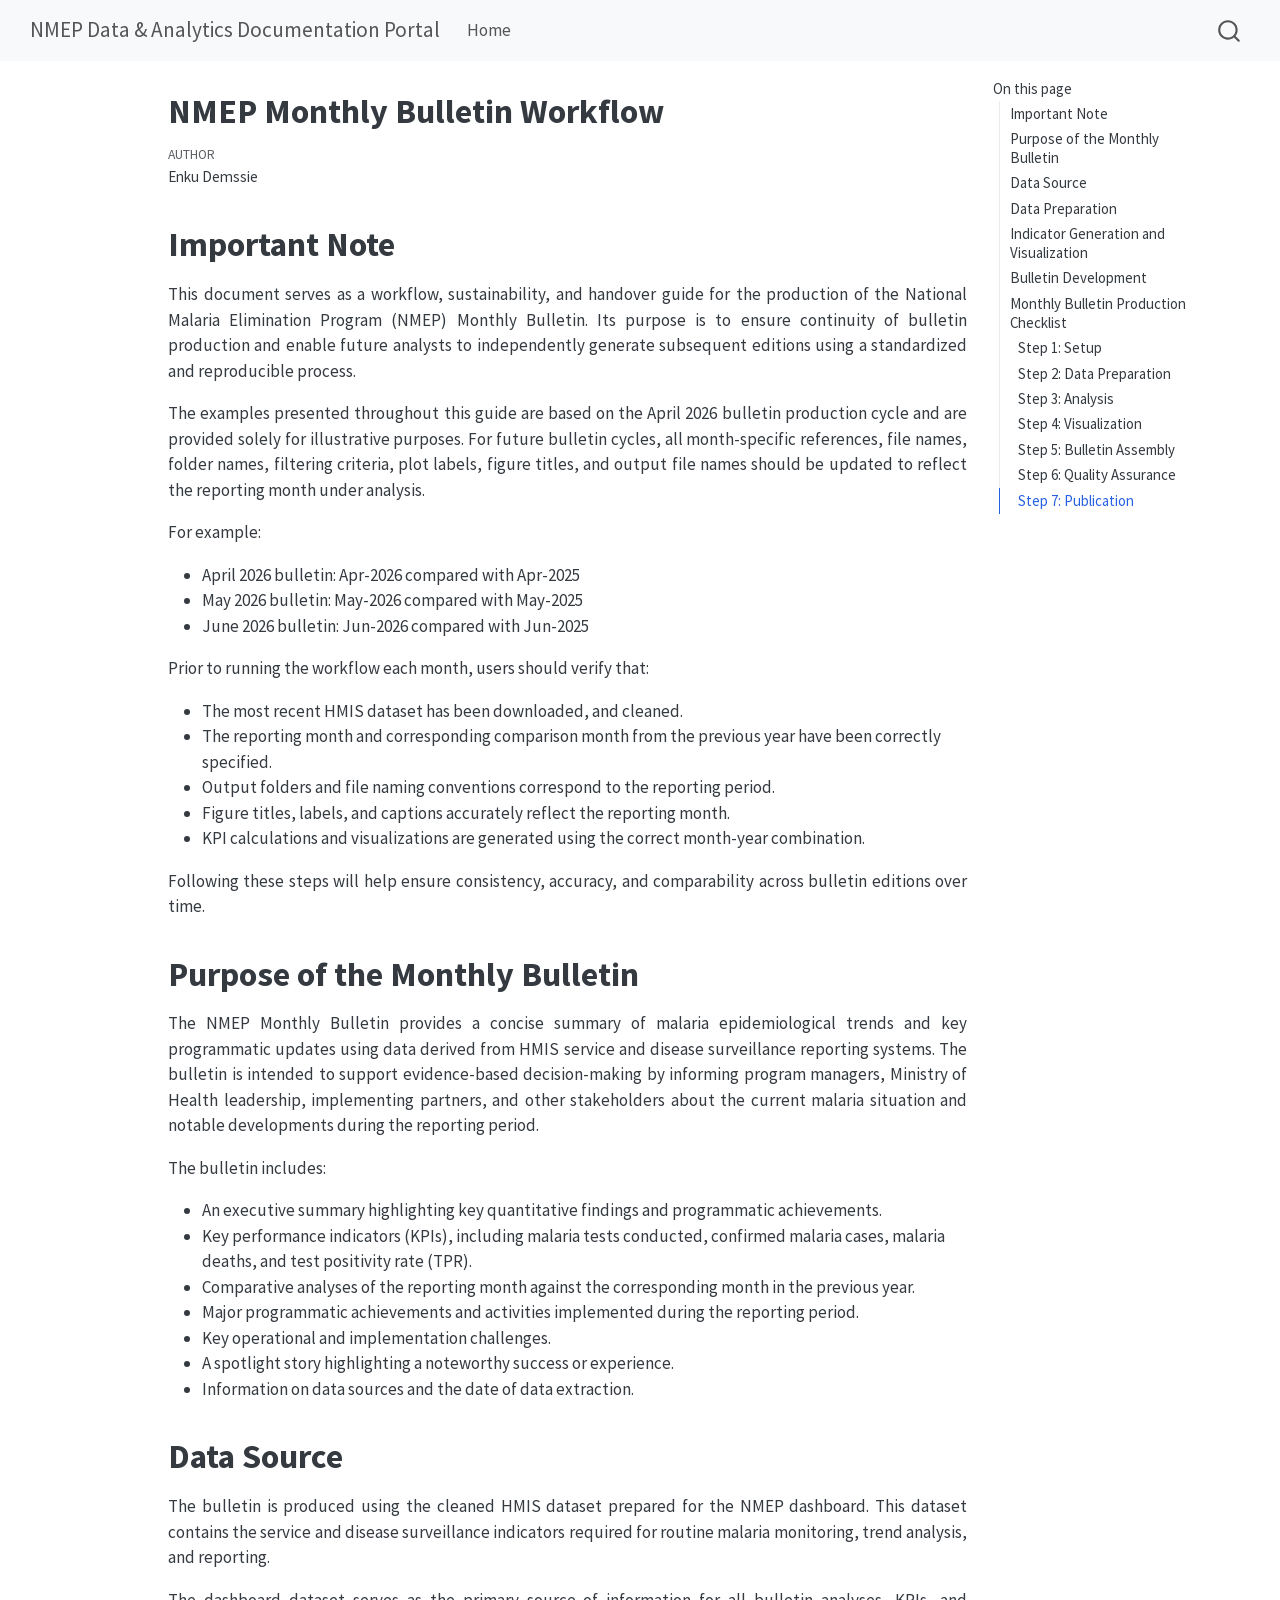
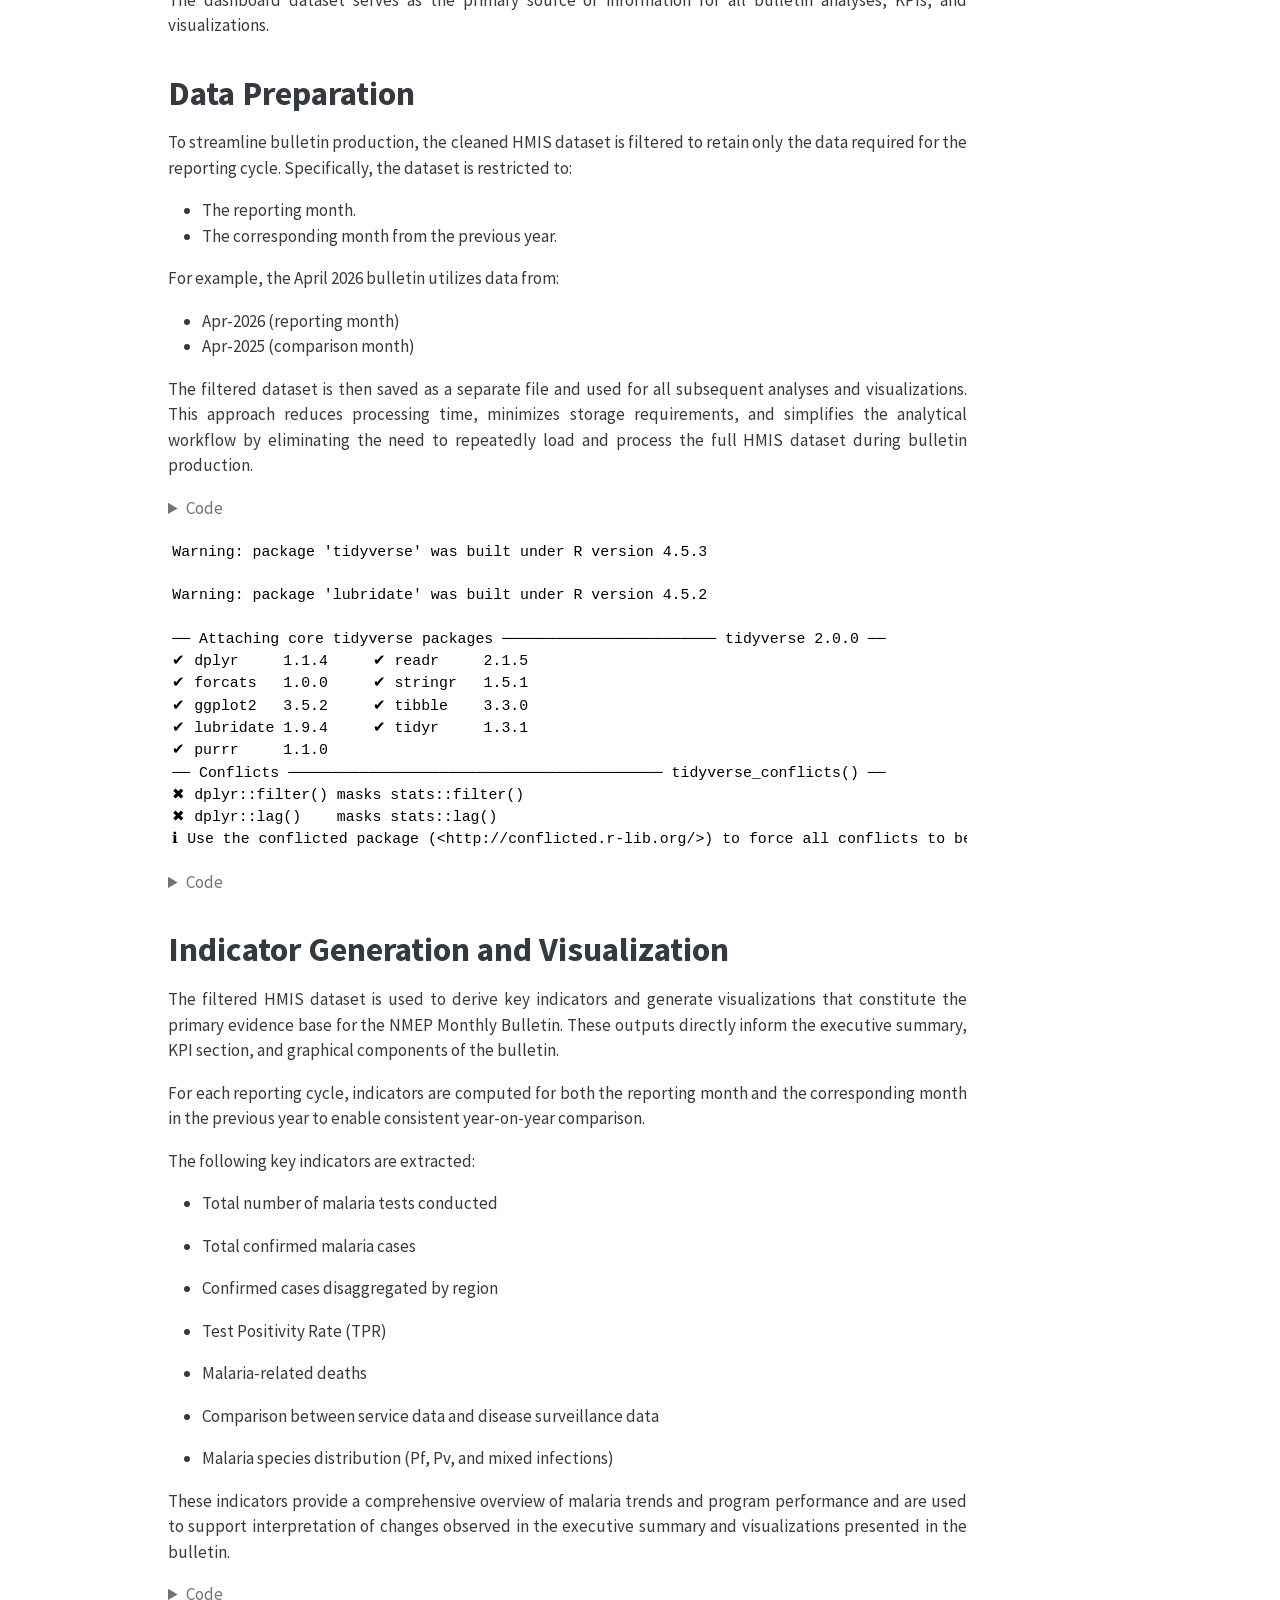
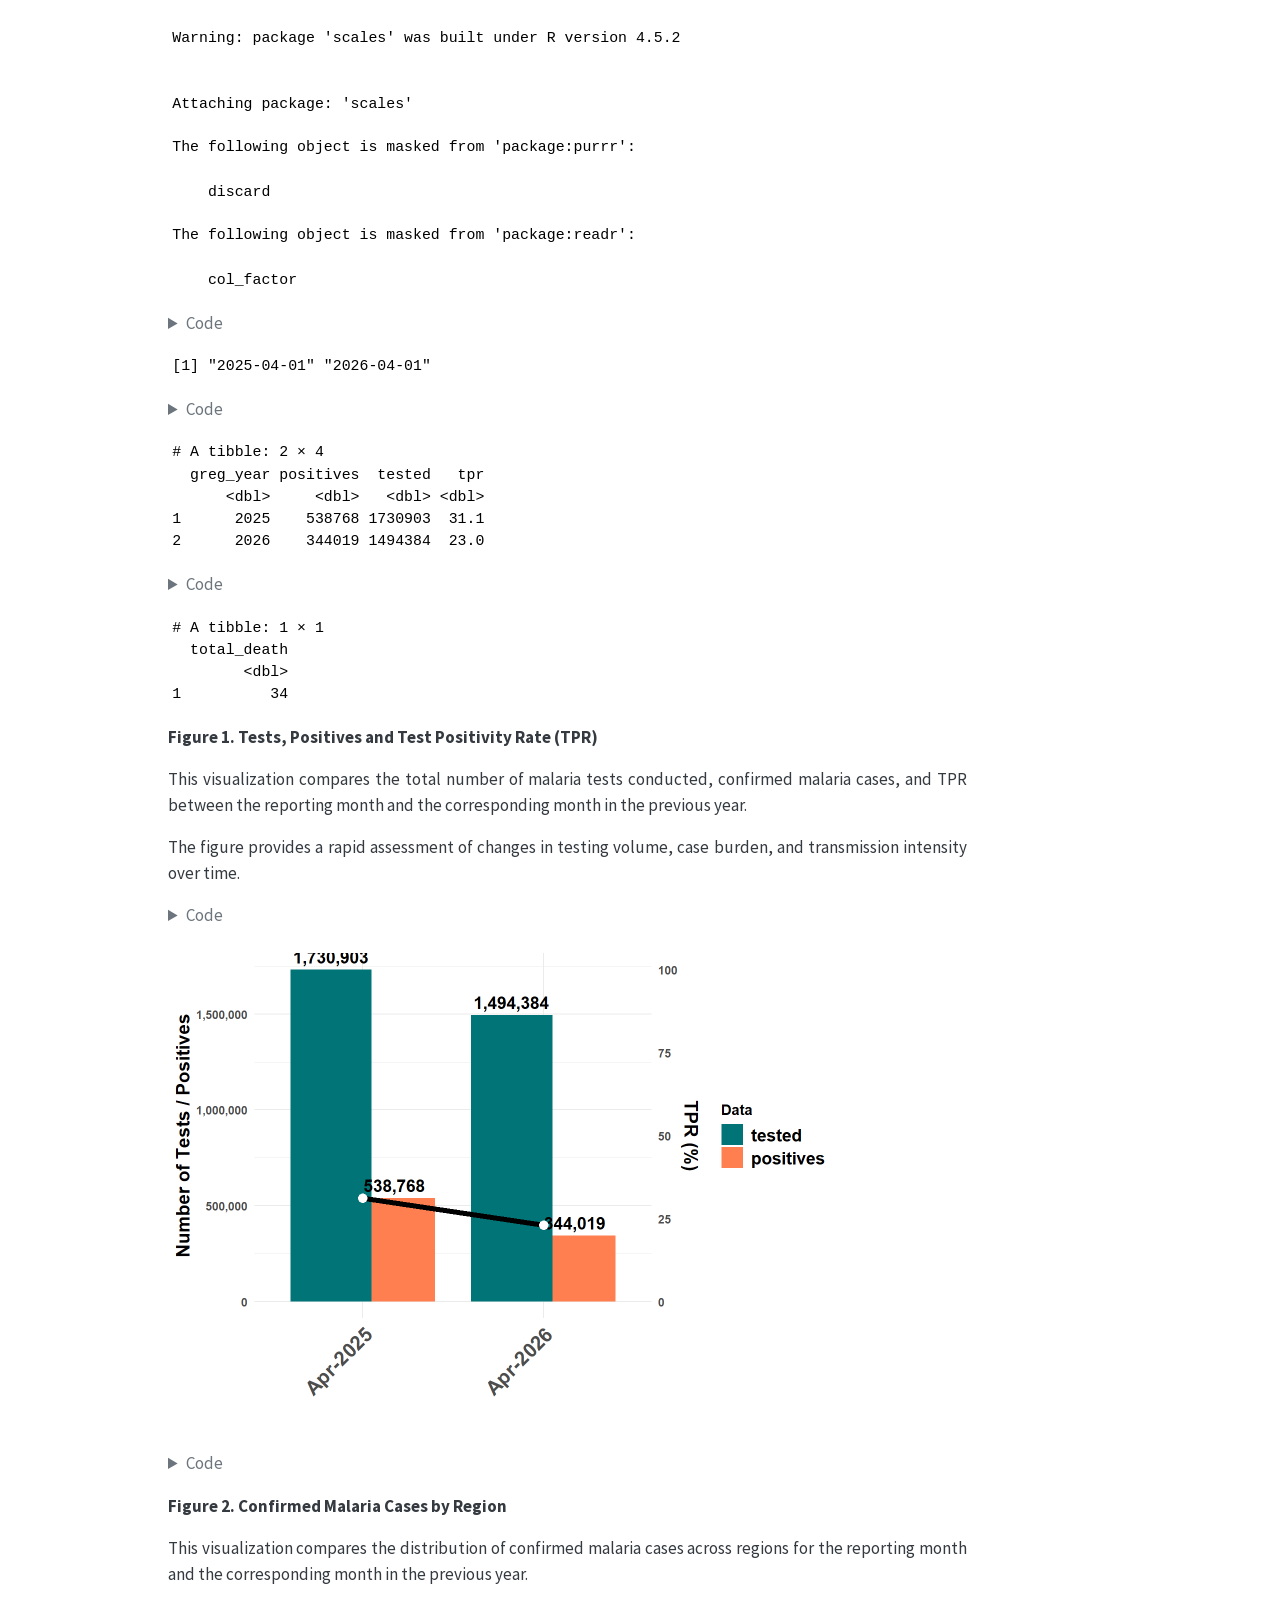
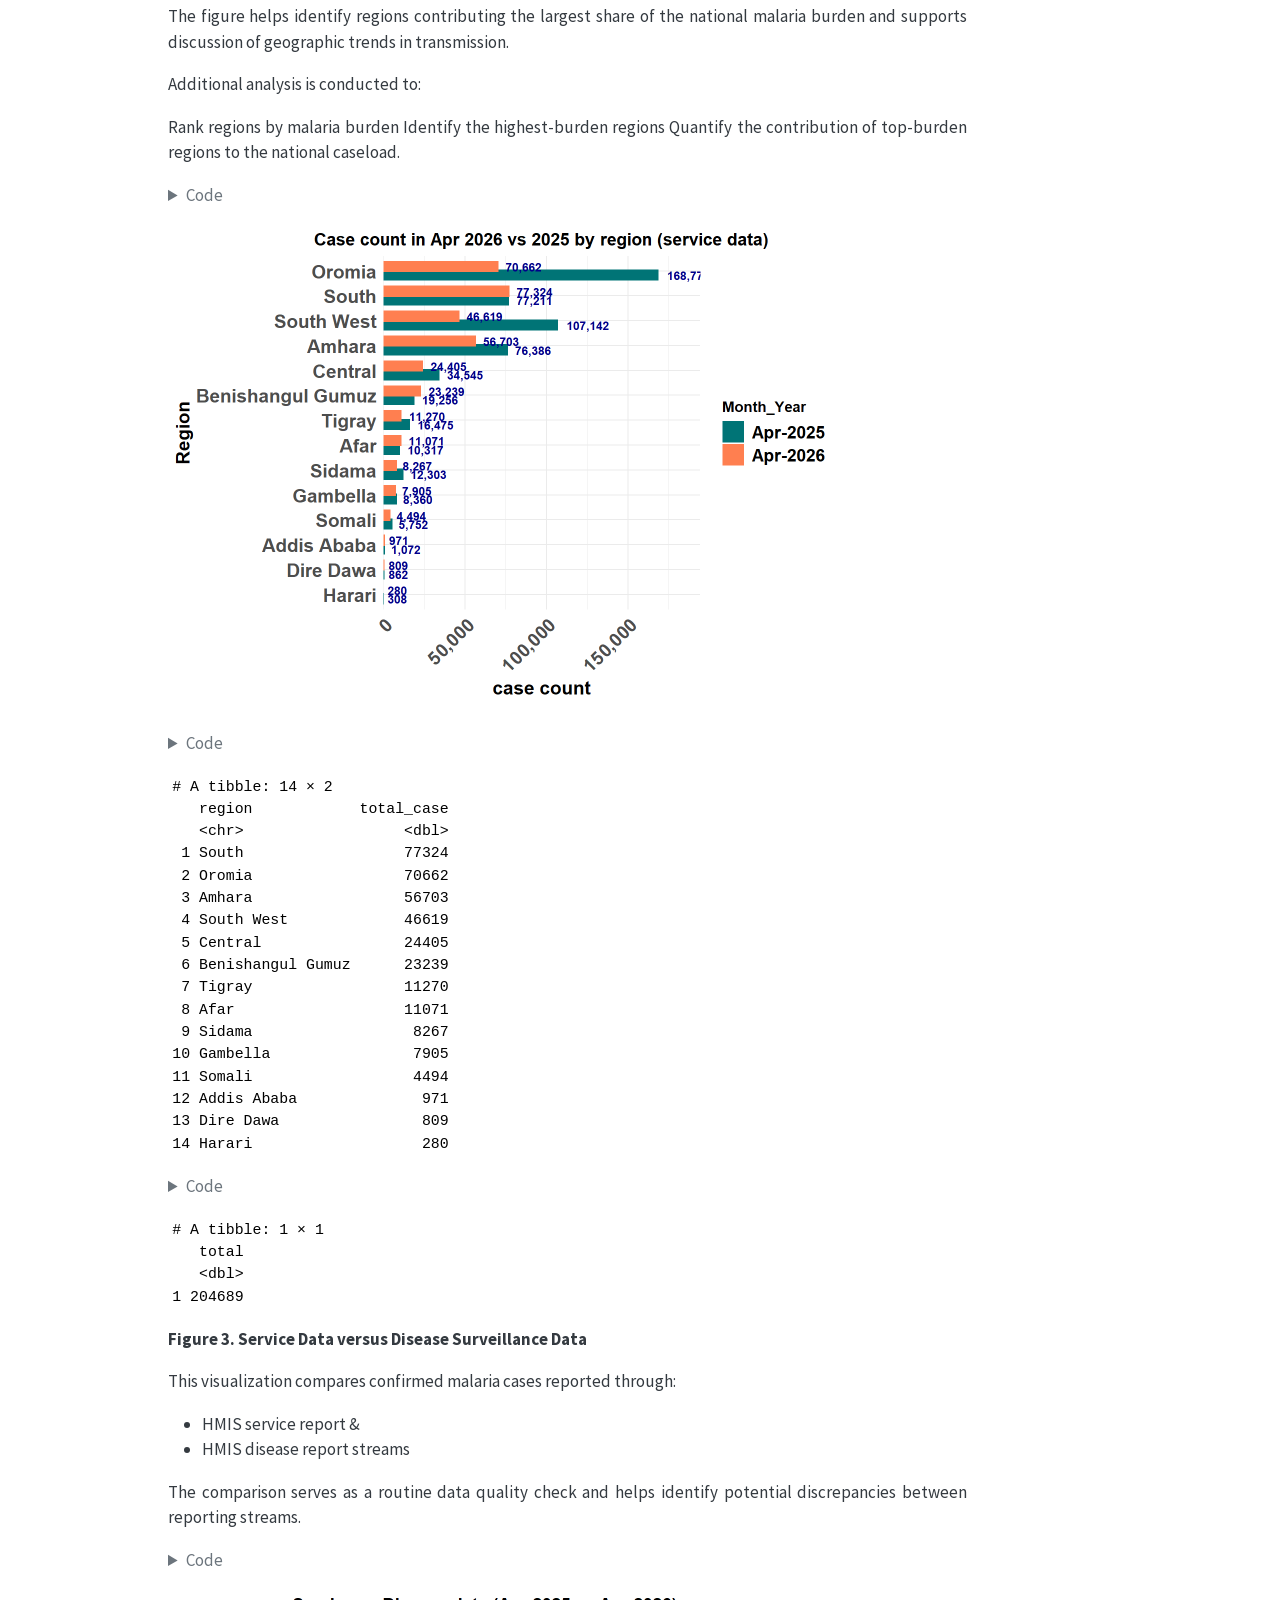
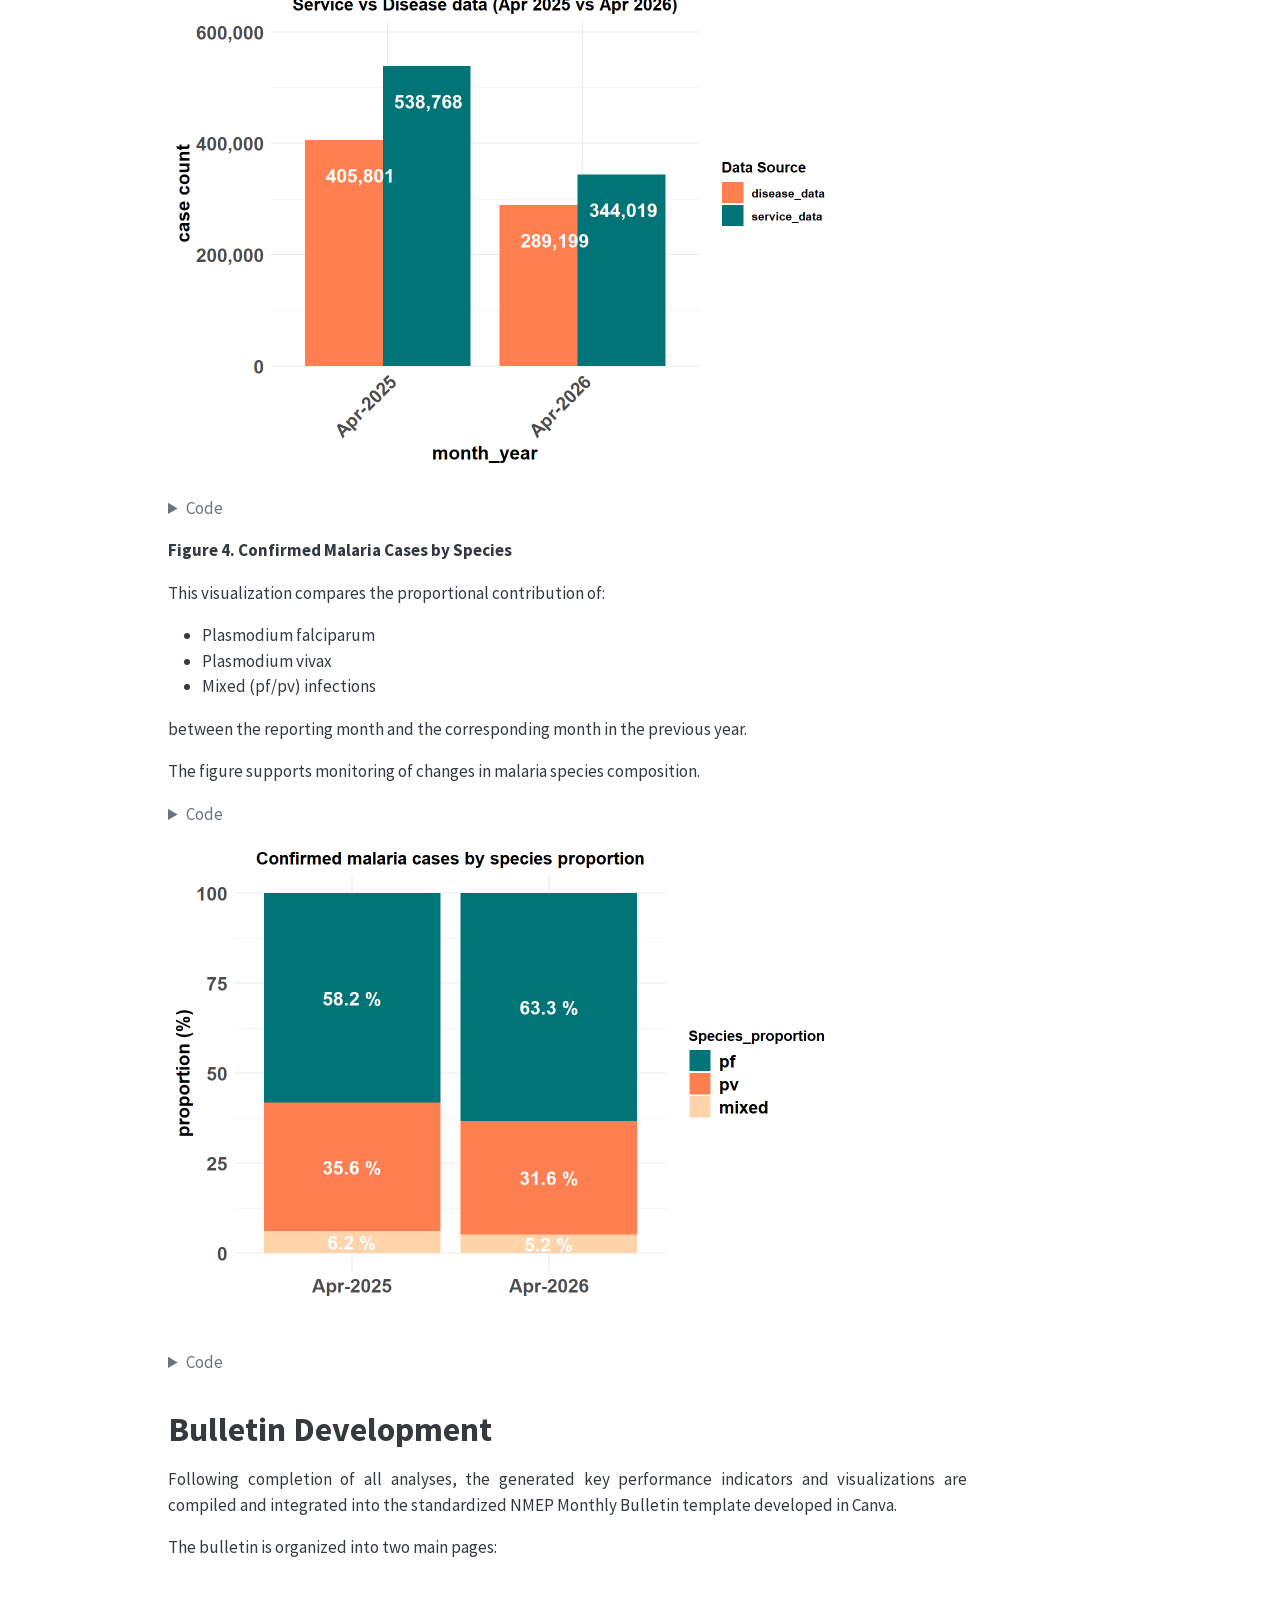
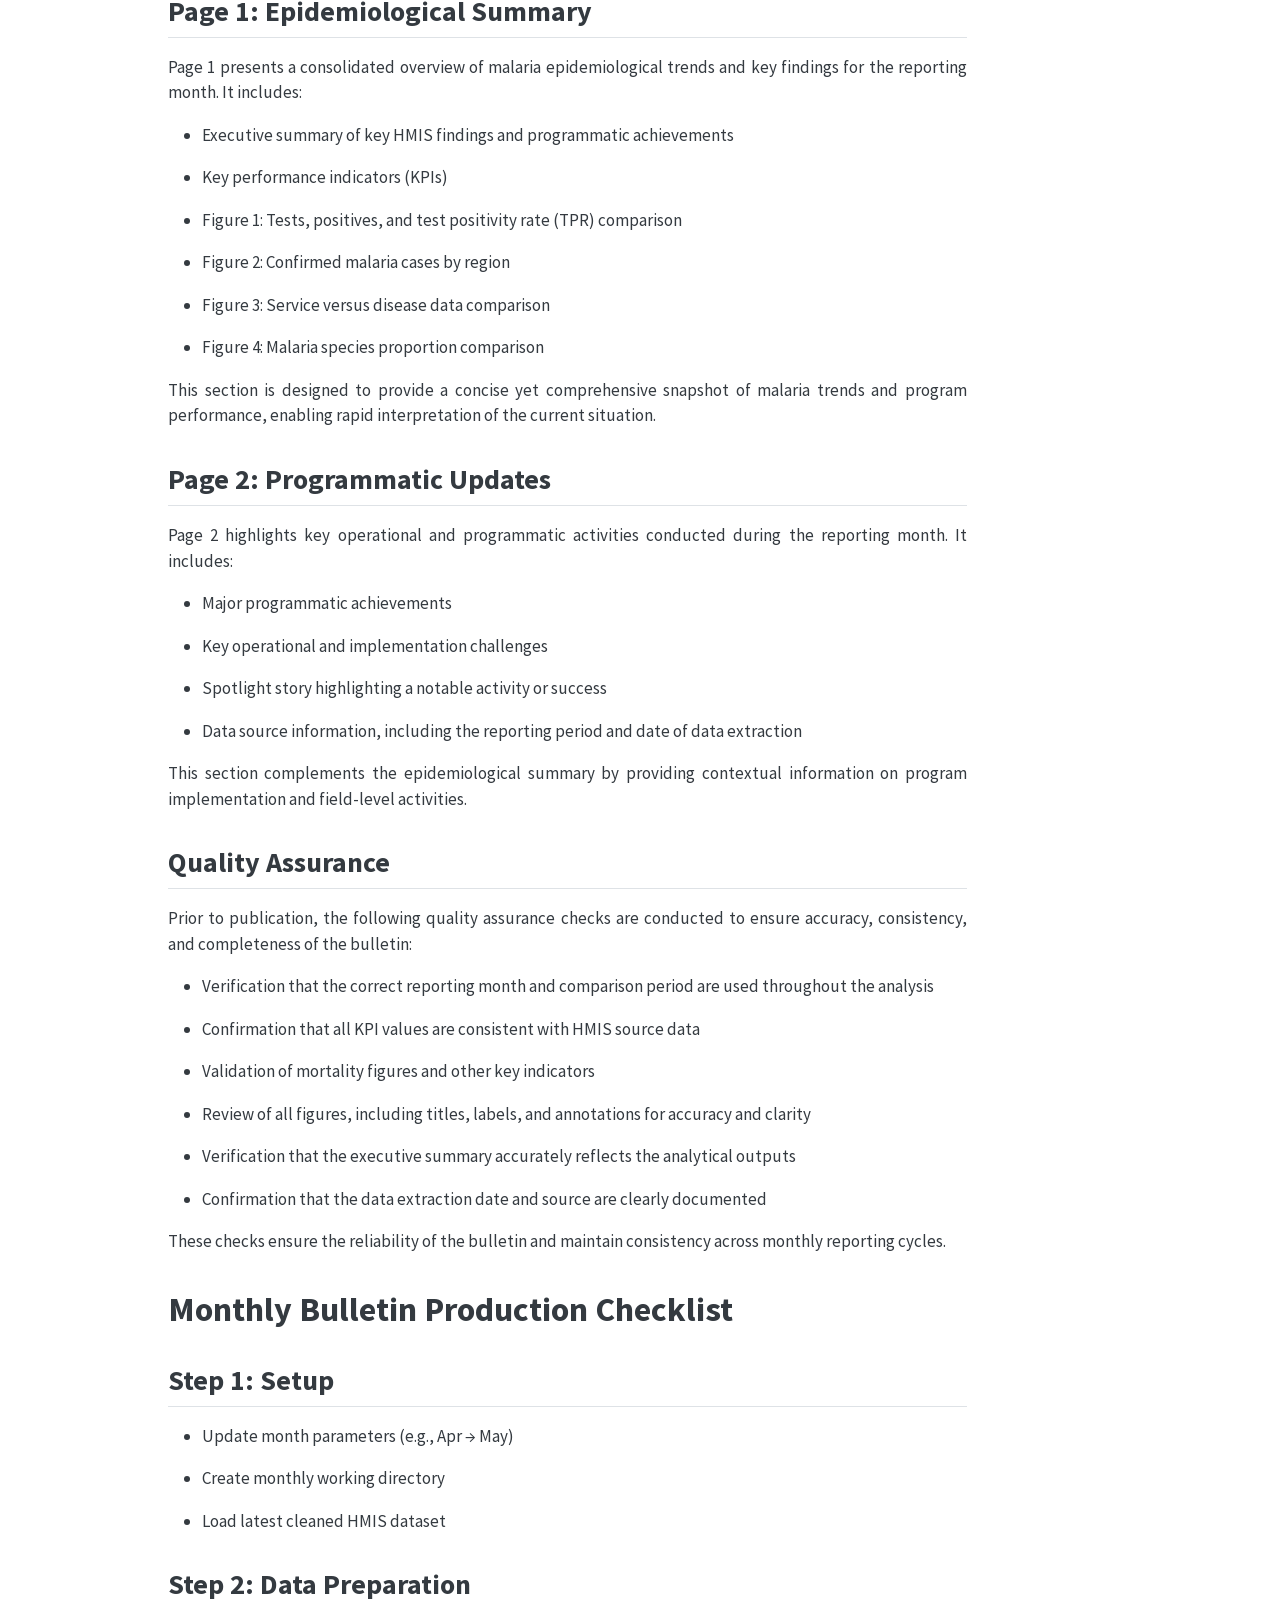
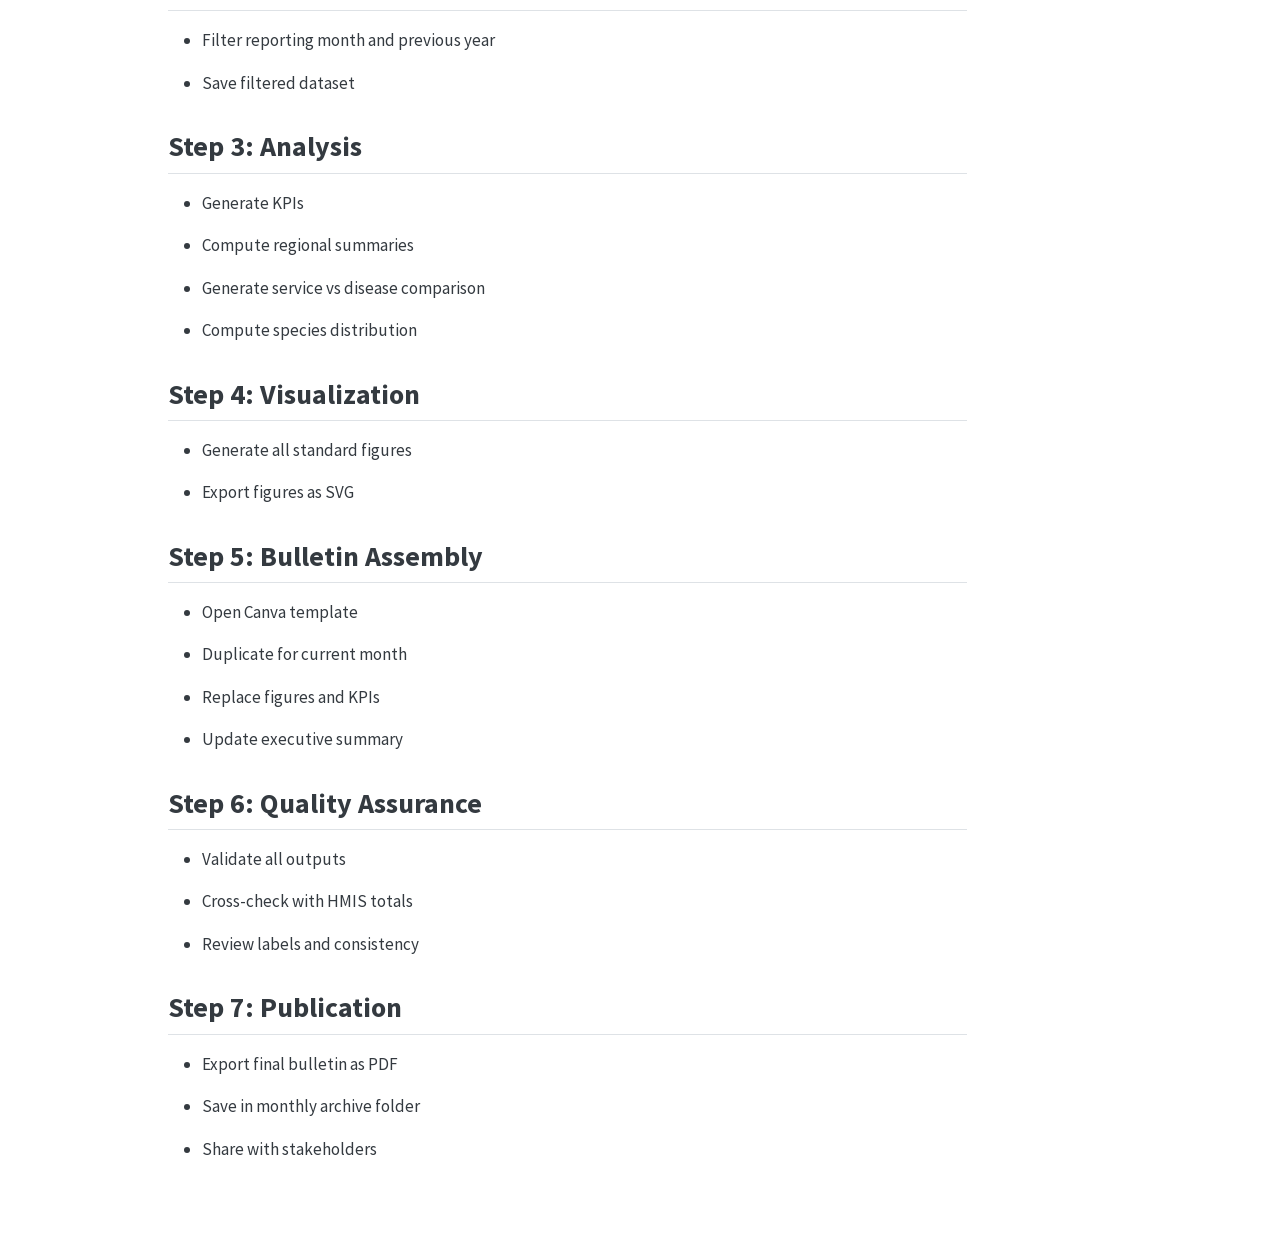
==== docs/bulletin/index.html @ 8702b6c3 "Added a home page" ====
<!DOCTYPE html>
<html xmlns="http://www.w3.org/1999/xhtml" lang="en" xml:lang="en"><head>

<meta charset="utf-8">
<meta name="generator" content="quarto-1.8.26">

<meta name="viewport" content="width=device-width, initial-scale=1.0, user-scalable=yes">

<meta name="author" content="Enku Demssie">

<title>NMEP Monthly Bulletin Workflow – NMEP Data &amp; Analytics Documentation Portal</title>
<style>
code{white-space: pre-wrap;}
span.smallcaps{font-variant: small-caps;}
div.columns{display: flex; gap: min(4vw, 1.5em);}
div.column{flex: auto; overflow-x: auto;}
div.hanging-indent{margin-left: 1.5em; text-indent: -1.5em;}
ul.task-list{list-style: none;}
ul.task-list li input[type="checkbox"] {
width: 0.8em;
margin: 0 0.8em 0.2em -1em;  vertical-align: middle;
}

html { -webkit-text-size-adjust: 100%; }
pre > code.sourceCode { white-space: pre; position: relative; }
pre > code.sourceCode > span { display: inline-block; line-height: 1.25; }
pre > code.sourceCode > span:empty { height: 1.2em; }
.sourceCode { overflow: visible; }
code.sourceCode > span { color: inherit; text-decoration: inherit; }
div.sourceCode { margin: 1em 0; }
pre.sourceCode { margin: 0; }
@media screen {
div.sourceCode { overflow: auto; }
}
@media print {
pre > code.sourceCode { white-space: pre-wrap; }
pre > code.sourceCode > span { text-indent: -5em; padding-left: 5em; }
}
pre.numberSource code
{ counter-reset: source-line 0; }
pre.numberSource code > span
{ position: relative; left: -4em; counter-increment: source-line; }
pre.numberSource code > span > a:first-child::before
{ content: counter(source-line);
position: relative; left: -1em; text-align: right; vertical-align: baseline;
border: none; display: inline-block;
-webkit-touch-callout: none; -webkit-user-select: none;
-khtml-user-select: none; -moz-user-select: none;
-ms-user-select: none; user-select: none;
padding: 0 4px; width: 4em;
}
pre.numberSource { margin-left: 3em; padding-left: 4px; }
div.sourceCode
{ }
@media screen {
pre > code.sourceCode > span > a:first-child::before { text-decoration: underline; }
}
</style>


<script>const headroomChanged = new CustomEvent("quarto-hrChanged", {
  detail: {},
  bubbles: true,
  cancelable: false,
  composed: false,
});

const announceDismiss = () => {
  const annEl = window.document.getElementById("quarto-announcement");
  if (annEl) {
    annEl.remove();

    const annId = annEl.getAttribute("data-announcement-id");
    window.localStorage.setItem(`quarto-announce-${annId}`, "true");
  }
};

const announceRegister = () => {
  const annEl = window.document.getElementById("quarto-announcement");
  if (annEl) {
    const annId = annEl.getAttribute("data-announcement-id");
    const isDismissed =
      window.localStorage.getItem(`quarto-announce-${annId}`) || false;
    if (isDismissed) {
      announceDismiss();
      return;
    } else {
      annEl.classList.remove("hidden");
    }

    const actionEl = annEl.querySelector(".quarto-announcement-action");
    if (actionEl) {
      actionEl.addEventListener("click", function (e) {
        e.preventDefault();
        // Hide the bar immediately
        announceDismiss();
      });
    }
  }
};

window.document.addEventListener("DOMContentLoaded", function () {
  let init = false;

  announceRegister();

  // Manage the back to top button, if one is present.
  let lastScrollTop = window.pageYOffset || document.documentElement.scrollTop;
  const scrollDownBuffer = 5;
  const scrollUpBuffer = 35;
  const btn = document.getElementById("quarto-back-to-top");
  const hideBackToTop = () => {
    btn.style.display = "none";
  };
  const showBackToTop = () => {
    btn.style.display = "inline-block";
  };
  if (btn) {
    window.document.addEventListener(
      "scroll",
      function () {
        const currentScrollTop =
          window.pageYOffset || document.documentElement.scrollTop;

        // Shows and hides the button 'intelligently' as the user scrolls
        if (currentScrollTop - scrollDownBuffer > lastScrollTop) {
          hideBackToTop();
          lastScrollTop = currentScrollTop <= 0 ? 0 : currentScrollTop;
        } else if (currentScrollTop < lastScrollTop - scrollUpBuffer) {
          showBackToTop();
          lastScrollTop = currentScrollTop <= 0 ? 0 : currentScrollTop;
        }

        // Show the button at the bottom, hides it at the top
        if (currentScrollTop <= 0) {
          hideBackToTop();
        } else if (
          window.innerHeight + currentScrollTop >=
          document.body.offsetHeight
        ) {
          showBackToTop();
        }
      },
      false
    );
  }

  function throttle(func, wait) {
    var timeout;
    return function () {
      const context = this;
      const args = arguments;
      const later = function () {
        clearTimeout(timeout);
        timeout = null;
        func.apply(context, args);
      };

      if (!timeout) {
        timeout = setTimeout(later, wait);
      }
    };
  }

  function headerOffset() {
    // Set an offset if there is are fixed top navbar
    const headerEl = window.document.querySelector("header.fixed-top");
    if (headerEl) {
      return headerEl.clientHeight;
    } else {
      return 0;
    }
  }

  function footerOffset() {
    const footerEl = window.document.querySelector("footer.footer");
    if (footerEl) {
      return footerEl.clientHeight;
    } else {
      return 0;
    }
  }

  function dashboardOffset() {
    const dashboardNavEl = window.document.getElementById(
      "quarto-dashboard-header"
    );
    if (dashboardNavEl !== null) {
      return dashboardNavEl.clientHeight;
    } else {
      return 0;
    }
  }

  function updateDocumentOffsetWithoutAnimation() {
    updateDocumentOffset(false);
  }

  function updateDocumentOffset(animated) {
    // set body offset
    const topOffset = headerOffset();
    const bodyOffset = topOffset + footerOffset() + dashboardOffset();
    const bodyEl = window.document.body;
    bodyEl.setAttribute("data-bs-offset", topOffset);
    bodyEl.style.paddingTop = topOffset + "px";

    // deal with sidebar offsets
    const sidebars = window.document.querySelectorAll(
      ".sidebar, .headroom-target"
    );
    sidebars.forEach((sidebar) => {
      if (!animated) {
        sidebar.classList.add("notransition");
        // Remove the no transition class after the animation has time to complete
        setTimeout(function () {
          sidebar.classList.remove("notransition");
        }, 201);
      }

      if (window.Headroom && sidebar.classList.contains("sidebar-unpinned")) {
        sidebar.style.top = "0";
        sidebar.style.maxHeight = "100vh";
      } else {
        sidebar.style.top = topOffset + "px";
        sidebar.style.maxHeight = "calc(100vh - " + topOffset + "px)";
      }
    });

    // allow space for footer
    const mainContainer = window.document.querySelector(".quarto-container");
    if (mainContainer) {
      mainContainer.style.minHeight = "calc(100vh - " + bodyOffset + "px)";
    }

    // link offset
    let linkStyle = window.document.querySelector("#quarto-target-style");
    if (!linkStyle) {
      linkStyle = window.document.createElement("style");
      linkStyle.setAttribute("id", "quarto-target-style");
      window.document.head.appendChild(linkStyle);
    }
    while (linkStyle.firstChild) {
      linkStyle.removeChild(linkStyle.firstChild);
    }
    if (topOffset > 0) {
      linkStyle.appendChild(
        window.document.createTextNode(`
      section:target::before {
        content: "";
        display: block;
        height: ${topOffset}px;
        margin: -${topOffset}px 0 0;
      }`)
      );
    }
    if (init) {
      window.dispatchEvent(headroomChanged);
    }
    init = true;
  }

  // initialize headroom
  var header = window.document.querySelector("#quarto-header");
  if (header && window.Headroom) {
    const headroom = new window.Headroom(header, {
      tolerance: 5,
      onPin: function () {
        const sidebars = window.document.querySelectorAll(
          ".sidebar, .headroom-target"
        );
        sidebars.forEach((sidebar) => {
          sidebar.classList.remove("sidebar-unpinned");
        });
        updateDocumentOffset();
      },
      onUnpin: function () {
        const sidebars = window.document.querySelectorAll(
          ".sidebar, .headroom-target"
        );
        sidebars.forEach((sidebar) => {
          sidebar.classList.add("sidebar-unpinned");
        });
        updateDocumentOffset();
      },
    });
    headroom.init();

    let frozen = false;
    window.quartoToggleHeadroom = function () {
      if (frozen) {
        headroom.unfreeze();
        frozen = false;
      } else {
        headroom.freeze();
        frozen = true;
      }
    };
  }

  window.addEventListener(
    "hashchange",
    function (e) {
      if (
        getComputedStyle(document.documentElement).scrollBehavior !== "smooth"
      ) {
        window.scrollTo(0, window.pageYOffset - headerOffset());
      }
    },
    false
  );

  // Observe size changed for the header
  const headerEl = window.document.querySelector("header.fixed-top");
  if (headerEl && window.ResizeObserver) {
    const observer = new window.ResizeObserver(() => {
      setTimeout(updateDocumentOffsetWithoutAnimation, 0);
    });
    observer.observe(headerEl, {
      attributes: true,
      childList: true,
      characterData: true,
    });
  } else {
    window.addEventListener(
      "resize",
      throttle(updateDocumentOffsetWithoutAnimation, 50)
    );
  }
  setTimeout(updateDocumentOffsetWithoutAnimation, 250);

  // fixup index.html links if we aren't on the filesystem
  if (window.location.protocol !== "file:") {
    const links = window.document.querySelectorAll("a");
    for (let i = 0; i < links.length; i++) {
      if (links[i].href) {
        links[i].dataset.originalHref = links[i].href;
        links[i].href = links[i].href.replace(/\/index\.html/, "/");
      }
    }

    // Fixup any sharing links that require urls
    // Append url to any sharing urls
    const sharingLinks = window.document.querySelectorAll(
      "a.sidebar-tools-main-item, a.quarto-navigation-tool, a.quarto-navbar-tools, a.quarto-navbar-tools-item"
    );
    for (let i = 0; i < sharingLinks.length; i++) {
      const sharingLink = sharingLinks[i];
      const href = sharingLink.getAttribute("href");
      if (href) {
        sharingLink.setAttribute(
          "href",
          href.replace("|url|", window.location.href)
        );
      }
    }

    // Scroll the active navigation item into view, if necessary
    const navSidebar = window.document.querySelector("nav#quarto-sidebar");
    if (navSidebar) {
      // Find the active item
      const activeItem = navSidebar.querySelector("li.sidebar-item a.active");
      if (activeItem) {
        // Wait for the scroll height and height to resolve by observing size changes on the
        // nav element that is scrollable
        const resizeObserver = new ResizeObserver((_entries) => {
          // The bottom of the element
          const elBottom = activeItem.offsetTop;
          const viewBottom = navSidebar.scrollTop + navSidebar.clientHeight;

          // The element height and scroll height are the same, then we are still loading
          if (viewBottom !== navSidebar.scrollHeight) {
            // Determine if the item isn't visible and scroll to it
            if (elBottom >= viewBottom) {
              navSidebar.scrollTop = elBottom;
            }

            // stop observing now since we've completed the scroll
            resizeObserver.unobserve(navSidebar);
          }
        });
        resizeObserver.observe(navSidebar);
      }
    }
  }
});
</script>
<script>/*!
 * headroom.js v0.12.0 - Give your page some headroom. Hide your header until you need it
 * Copyright (c) 2020 Nick Williams - http://wicky.nillia.ms/headroom.js
 * License: MIT
 */

!function(t,n){"object"==typeof exports&&"undefined"!=typeof module?module.exports=n():"function"==typeof define&&define.amd?define(n):(t=t||self).Headroom=n()}(this,function(){"use strict";function t(){return"undefined"!=typeof window}function d(t){return function(t){return t&&t.document&&function(t){return 9===t.nodeType}(t.document)}(t)?function(t){var n=t.document,o=n.body,s=n.documentElement;return{scrollHeight:function(){return Math.max(o.scrollHeight,s.scrollHeight,o.offsetHeight,s.offsetHeight,o.clientHeight,s.clientHeight)},height:function(){return t.innerHeight||s.clientHeight||o.clientHeight},scrollY:function(){return void 0!==t.pageYOffset?t.pageYOffset:(s||o.parentNode||o).scrollTop}}}(t):function(t){return{scrollHeight:function(){return Math.max(t.scrollHeight,t.offsetHeight,t.clientHeight)},height:function(){return Math.max(t.offsetHeight,t.clientHeight)},scrollY:function(){return t.scrollTop}}}(t)}function n(t,s,e){var n,o=function(){var n=!1;try{var t={get passive(){n=!0}};window.addEventListener("test",t,t),window.removeEventListener("test",t,t)}catch(t){n=!1}return n}(),i=!1,r=d(t),l=r.scrollY(),a={};function c(){var t=Math.round(r.scrollY()),n=r.height(),o=r.scrollHeight();a.scrollY=t,a.lastScrollY=l,a.direction=l<t?"down":"up",a.distance=Math.abs(t-l),a.isOutOfBounds=t<0||o<t+n,a.top=t<=s.offset[a.direction],a.bottom=o<=t+n,a.toleranceExceeded=a.distance>s.tolerance[a.direction],e(a),l=t,i=!1}function h(){i||(i=!0,n=requestAnimationFrame(c))}var u=!!o&&{passive:!0,capture:!1};return t.addEventListener("scroll",h,u),c(),{destroy:function(){cancelAnimationFrame(n),t.removeEventListener("scroll",h,u)}}}function o(t){return t===Object(t)?t:{down:t,up:t}}function s(t,n){n=n||{},Object.assign(this,s.options,n),this.classes=Object.assign({},s.options.classes,n.classes),this.elem=t,this.tolerance=o(this.tolerance),this.offset=o(this.offset),this.initialised=!1,this.frozen=!1}return s.prototype={constructor:s,init:function(){return s.cutsTheMustard&&!this.initialised&&(this.addClass("initial"),this.initialised=!0,setTimeout(function(t){t.scrollTracker=n(t.scroller,{offset:t.offset,tolerance:t.tolerance},t.update.bind(t))},100,this)),this},destroy:function(){this.initialised=!1,Object.keys(this.classes).forEach(this.removeClass,this),this.scrollTracker.destroy()},unpin:function(){!this.hasClass("pinned")&&this.hasClass("unpinned")||(this.addClass("unpinned"),this.removeClass("pinned"),this.onUnpin&&this.onUnpin.call(this))},pin:function(){this.hasClass("unpinned")&&(this.addClass("pinned"),this.removeClass("unpinned"),this.onPin&&this.onPin.call(this))},freeze:function(){this.frozen=!0,this.addClass("frozen")},unfreeze:function(){this.frozen=!1,this.removeClass("frozen")},top:function(){this.hasClass("top")||(this.addClass("top"),this.removeClass("notTop"),this.onTop&&this.onTop.call(this))},notTop:function(){this.hasClass("notTop")||(this.addClass("notTop"),this.removeClass("top"),this.onNotTop&&this.onNotTop.call(this))},bottom:function(){this.hasClass("bottom")||(this.addClass("bottom"),this.removeClass("notBottom"),this.onBottom&&this.onBottom.call(this))},notBottom:function(){this.hasClass("notBottom")||(this.addClass("notBottom"),this.removeClass("bottom"),this.onNotBottom&&this.onNotBottom.call(this))},shouldUnpin:function(t){return"down"===t.direction&&!t.top&&t.toleranceExceeded},shouldPin:function(t){return"up"===t.direction&&t.toleranceExceeded||t.top},addClass:function(t){this.elem.classList.add.apply(this.elem.classList,this.classes[t].split(" "))},removeClass:function(t){this.elem.classList.remove.apply(this.elem.classList,this.classes[t].split(" "))},hasClass:function(t){return this.classes[t].split(" ").every(function(t){return this.classList.contains(t)},this.elem)},update:function(t){t.isOutOfBounds||!0!==this.frozen&&(t.top?this.top():this.notTop(),t.bottom?this.bottom():this.notBottom(),this.shouldUnpin(t)?this.unpin():this.shouldPin(t)&&this.pin())}},s.options={tolerance:{up:0,down:0},offset:0,scroller:t()?window:null,classes:{frozen:"headroom--frozen",pinned:"headroom--pinned",unpinned:"headroom--unpinned",top:"headroom--top",notTop:"headroom--not-top",bottom:"headroom--bottom",notBottom:"headroom--not-bottom",initial:"headroom"}},s.cutsTheMustard=!!(t()&&function(){}.bind&&"classList"in document.documentElement&&Object.assign&&Object.keys&&requestAnimationFrame),s});
</script>
<script>/*!
 * clipboard.js v2.0.11
 * https://clipboardjs.com/
 *
 * Licensed MIT © Zeno Rocha
 */
!function(t,e){"object"==typeof exports&&"object"==typeof module?module.exports=e():"function"==typeof define&&define.amd?define([],e):"object"==typeof exports?exports.ClipboardJS=e():t.ClipboardJS=e()}(this,function(){return n={686:function(t,e,n){"use strict";n.d(e,{default:function(){return b}});var e=n(279),i=n.n(e),e=n(370),u=n.n(e),e=n(817),r=n.n(e);function c(t){try{return document.execCommand(t)}catch(t){return}}var a=function(t){t=r()(t);return c("cut"),t};function o(t,e){var n,o,t=(n=t,o="rtl"===document.documentElement.getAttribute("dir"),(t=document.createElement("textarea")).style.fontSize="12pt",t.style.border="0",t.style.padding="0",t.style.margin="0",t.style.position="absolute",t.style[o?"right":"left"]="-9999px",o=window.pageYOffset||document.documentElement.scrollTop,t.style.top="".concat(o,"px"),t.setAttribute("readonly",""),t.value=n,t);return e.container.appendChild(t),e=r()(t),c("copy"),t.remove(),e}var f=function(t){var e=1<arguments.length&&void 0!==arguments[1]?arguments[1]:{container:document.body},n="";return"string"==typeof t?n=o(t,e):t instanceof HTMLInputElement&&!["text","search","url","tel","password"].includes(null==t?void 0:t.type)?n=o(t.value,e):(n=r()(t),c("copy")),n};function l(t){return(l="function"==typeof Symbol&&"symbol"==typeof Symbol.iterator?function(t){return typeof t}:function(t){return t&&"function"==typeof Symbol&&t.constructor===Symbol&&t!==Symbol.prototype?"symbol":typeof t})(t)}var s=function(){var t=0<arguments.length&&void 0!==arguments[0]?arguments[0]:{},e=t.action,n=void 0===e?"copy":e,o=t.container,e=t.target,t=t.text;if("copy"!==n&&"cut"!==n)throw new Error('Invalid "action" value, use either "copy" or "cut"');if(void 0!==e){if(!e||"object"!==l(e)||1!==e.nodeType)throw new Error('Invalid "target" value, use a valid Element');if("copy"===n&&e.hasAttribute("disabled"))throw new Error('Invalid "target" attribute. Please use "readonly" instead of "disabled" attribute');if("cut"===n&&(e.hasAttribute("readonly")||e.hasAttribute("disabled")))throw new Error('Invalid "target" attribute. You can\'t cut text from elements with "readonly" or "disabled" attributes')}return t?f(t,{container:o}):e?"cut"===n?a(e):f(e,{container:o}):void 0};function p(t){return(p="function"==typeof Symbol&&"symbol"==typeof Symbol.iterator?function(t){return typeof t}:function(t){return t&&"function"==typeof Symbol&&t.constructor===Symbol&&t!==Symbol.prototype?"symbol":typeof t})(t)}function d(t,e){for(var n=0;n<e.length;n++){var o=e[n];o.enumerable=o.enumerable||!1,o.configurable=!0,"value"in o&&(o.writable=!0),Object.defineProperty(t,o.key,o)}}function y(t,e){return(y=Object.setPrototypeOf||function(t,e){return t.__proto__=e,t})(t,e)}function h(n){var o=function(){if("undefined"==typeof Reflect||!Reflect.construct)return!1;if(Reflect.construct.sham)return!1;if("function"==typeof Proxy)return!0;try{return Date.prototype.toString.call(Reflect.construct(Date,[],function(){})),!0}catch(t){return!1}}();return function(){var t,e=v(n);return t=o?(t=v(this).constructor,Reflect.construct(e,arguments,t)):e.apply(this,arguments),e=this,!(t=t)||"object"!==p(t)&&"function"!=typeof t?function(t){if(void 0!==t)return t;throw new ReferenceError("this hasn't been initialised - super() hasn't been called")}(e):t}}function v(t){return(v=Object.setPrototypeOf?Object.getPrototypeOf:function(t){return t.__proto__||Object.getPrototypeOf(t)})(t)}function m(t,e){t="data-clipboard-".concat(t);if(e.hasAttribute(t))return e.getAttribute(t)}var b=function(){!function(t,e){if("function"!=typeof e&&null!==e)throw new TypeError("Super expression must either be null or a function");t.prototype=Object.create(e&&e.prototype,{constructor:{value:t,writable:!0,configurable:!0}}),e&&y(t,e)}(r,i());var t,e,n,o=h(r);function r(t,e){var n;return function(t){if(!(t instanceof r))throw new TypeError("Cannot call a class as a function")}(this),(n=o.call(this)).resolveOptions(e),n.listenClick(t),n}return t=r,n=[{key:"copy",value:function(t){var e=1<arguments.length&&void 0!==arguments[1]?arguments[1]:{container:document.body};return f(t,e)}},{key:"cut",value:function(t){return a(t)}},{key:"isSupported",value:function(){var t=0<arguments.length&&void 0!==arguments[0]?arguments[0]:["copy","cut"],t="string"==typeof t?[t]:t,e=!!document.queryCommandSupported;return t.forEach(function(t){e=e&&!!document.queryCommandSupported(t)}),e}}],(e=[{key:"resolveOptions",value:function(){var t=0<arguments.length&&void 0!==arguments[0]?arguments[0]:{};this.action="function"==typeof t.action?t.action:this.defaultAction,this.target="function"==typeof t.target?t.target:this.defaultTarget,this.text="function"==typeof t.text?t.text:this.defaultText,this.container="object"===p(t.container)?t.container:document.body}},{key:"listenClick",value:function(t){var e=this;this.listener=u()(t,"click",function(t){return e.onClick(t)})}},{key:"onClick",value:function(t){var e=t.delegateTarget||t.currentTarget,n=this.action(e)||"copy",t=s({action:n,container:this.container,target:this.target(e),text:this.text(e)});this.emit(t?"success":"error",{action:n,text:t,trigger:e,clearSelection:function(){e&&e.focus(),window.getSelection().removeAllRanges()}})}},{key:"defaultAction",value:function(t){return m("action",t)}},{key:"defaultTarget",value:function(t){t=m("target",t);if(t)return document.querySelector(t)}},{key:"defaultText",value:function(t){return m("text",t)}},{key:"destroy",value:function(){this.listener.destroy()}}])&&d(t.prototype,e),n&&d(t,n),r}()},828:function(t){var e;"undefined"==typeof Element||Element.prototype.matches||((e=Element.prototype).matches=e.matchesSelector||e.mozMatchesSelector||e.msMatchesSelector||e.oMatchesSelector||e.webkitMatchesSelector),t.exports=function(t,e){for(;t&&9!==t.nodeType;){if("function"==typeof t.matches&&t.matches(e))return t;t=t.parentNode}}},438:function(t,e,n){var u=n(828);function i(t,e,n,o,r){var i=function(e,n,t,o){return function(t){t.delegateTarget=u(t.target,n),t.delegateTarget&&o.call(e,t)}}.apply(this,arguments);return t.addEventListener(n,i,r),{destroy:function(){t.removeEventListener(n,i,r)}}}t.exports=function(t,e,n,o,r){return"function"==typeof t.addEventListener?i.apply(null,arguments):"function"==typeof n?i.bind(null,document).apply(null,arguments):("string"==typeof t&&(t=document.querySelectorAll(t)),Array.prototype.map.call(t,function(t){return i(t,e,n,o,r)}))}},879:function(t,n){n.node=function(t){return void 0!==t&&t instanceof HTMLElement&&1===t.nodeType},n.nodeList=function(t){var e=Object.prototype.toString.call(t);return void 0!==t&&("[object NodeList]"===e||"[object HTMLCollection]"===e)&&"length"in t&&(0===t.length||n.node(t[0]))},n.string=function(t){return"string"==typeof t||t instanceof String},n.fn=function(t){return"[object Function]"===Object.prototype.toString.call(t)}},370:function(t,e,n){var f=n(879),l=n(438);t.exports=function(t,e,n){if(!t&&!e&&!n)throw new Error("Missing required arguments");if(!f.string(e))throw new TypeError("Second argument must be a String");if(!f.fn(n))throw new TypeError("Third argument must be a Function");if(f.node(t))return c=e,a=n,(u=t).addEventListener(c,a),{destroy:function(){u.removeEventListener(c,a)}};if(f.nodeList(t))return o=t,r=e,i=n,Array.prototype.forEach.call(o,function(t){t.addEventListener(r,i)}),{destroy:function(){Array.prototype.forEach.call(o,function(t){t.removeEventListener(r,i)})}};if(f.string(t))return t=t,e=e,n=n,l(document.body,t,e,n);throw new TypeError("First argument must be a String, HTMLElement, HTMLCollection, or NodeList");var o,r,i,u,c,a}},817:function(t){t.exports=function(t){var e,n="SELECT"===t.nodeName?(t.focus(),t.value):"INPUT"===t.nodeName||"TEXTAREA"===t.nodeName?((e=t.hasAttribute("readonly"))||t.setAttribute("readonly",""),t.select(),t.setSelectionRange(0,t.value.length),e||t.removeAttribute("readonly"),t.value):(t.hasAttribute("contenteditable")&&t.focus(),n=window.getSelection(),(e=document.createRange()).selectNodeContents(t),n.removeAllRanges(),n.addRange(e),n.toString());return n}},279:function(t){function e(){}e.prototype={on:function(t,e,n){var o=this.e||(this.e={});return(o[t]||(o[t]=[])).push({fn:e,ctx:n}),this},once:function(t,e,n){var o=this;function r(){o.off(t,r),e.apply(n,arguments)}return r._=e,this.on(t,r,n)},emit:function(t){for(var e=[].slice.call(arguments,1),n=((this.e||(this.e={}))[t]||[]).slice(),o=0,r=n.length;o<r;o++)n[o].fn.apply(n[o].ctx,e);return this},off:function(t,e){var n=this.e||(this.e={}),o=n[t],r=[];if(o&&e)for(var i=0,u=o.length;i<u;i++)o[i].fn!==e&&o[i].fn._!==e&&r.push(o[i]);return r.length?n[t]=r:delete n[t],this}},t.exports=e,t.exports.TinyEmitter=e}},r={},o.n=function(t){var e=t&&t.__esModule?function(){return t.default}:function(){return t};return o.d(e,{a:e}),e},o.d=function(t,e){for(var n in e)o.o(e,n)&&!o.o(t,n)&&Object.defineProperty(t,n,{enumerable:!0,get:e[n]})},o.o=function(t,e){return Object.prototype.hasOwnProperty.call(t,e)},o(686).default;function o(t){if(r[t])return r[t].exports;var e=r[t]={exports:{}};return n[t](e,e.exports,o),e.exports}var n,r});</script>
<script>/*! @algolia/autocomplete-js 1.19.1 | MIT License | © Algolia, Inc. and contributors | https://github.com/algolia/autocomplete */
!function(e,t){"object"==typeof exports&&"undefined"!=typeof module?t(exports):"function"==typeof define&&define.amd?define(["exports"],t):t((e="undefined"!=typeof globalThis?globalThis:e||self)["@algolia/autocomplete-js"]={})}(this,(function(e){"use strict";function t(e,t){var n=Object.keys(e);if(Object.getOwnPropertySymbols){var r=Object.getOwnPropertySymbols(e);t&&(r=r.filter((function(t){return Object.getOwnPropertyDescriptor(e,t).enumerable}))),n.push.apply(n,r)}return n}function n(e){for(var n=1;n<arguments.length;n++){var r=null!=arguments[n]?arguments[n]:{};n%2?t(Object(r),!0).forEach((function(t){o(e,t,r[t])})):Object.getOwnPropertyDescriptors?Object.defineProperties(e,Object.getOwnPropertyDescriptors(r)):t(Object(r)).forEach((function(t){Object.defineProperty(e,t,Object.getOwnPropertyDescriptor(r,t))}))}return e}function r(e){return r="function"==typeof Symbol&&"symbol"==typeof Symbol.iterator?function(e){return typeof e}:function(e){return e&&"function"==typeof Symbol&&e.constructor===Symbol&&e!==Symbol.prototype?"symbol":typeof e},r(e)}function o(e,t,n){return(t=function(e){var t=function(e,t){if("object"!=typeof e||null===e)return e;var n=e[Symbol.toPrimitive];if(void 0!==n){var r=n.call(e,t||"default");if("object"!=typeof r)return r;throw new TypeError("@@toPrimitive must return a primitive value.")}return("string"===t?String:Number)(e)}(e,"string");return"symbol"==typeof t?t:String(t)}(t))in e?Object.defineProperty(e,t,{value:n,enumerable:!0,configurable:!0,writable:!0}):e[t]=n,e}function i(){return i=Object.assign?Object.assign.bind():function(e){for(var t=1;t<arguments.length;t++){var n=arguments[t];for(var r in n)Object.prototype.hasOwnProperty.call(n,r)&&(e[r]=n[r])}return e},i.apply(this,arguments)}function u(e,t){if(null==e)return{};var n,r,o=function(e,t){if(null==e)return{};var n,r,o={},i=Object.keys(e);for(r=0;r<i.length;r++)n=i[r],t.indexOf(n)>=0||(o[n]=e[n]);return o}(e,t);if(Object.getOwnPropertySymbols){var i=Object.getOwnPropertySymbols(e);for(r=0;r<i.length;r++)n=i[r],t.indexOf(n)>=0||Object.prototype.propertyIsEnumerable.call(e,n)&&(o[n]=e[n])}return o}function a(e,t){return function(e){if(Array.isArray(e))return e}(e)||function(e,t){var n=null==e?null:"undefined"!=typeof Symbol&&e[Symbol.iterator]||e["@@iterator"];if(null!=n){var r,o,i,u,a=[],l=!0,c=!1;try{if(i=(n=n.call(e)).next,0===t){if(Object(n)!==n)return;l=!1}else for(;!(l=(r=i.call(n)).done)&&(a.push(r.value),a.length!==t);l=!0);}catch(e){c=!0,o=e}finally{try{if(!l&&null!=n.return&&(u=n.return(),Object(u)!==u))return}finally{if(c)throw o}}return a}}(e,t)||c(e,t)||function(){throw new TypeError("Invalid attempt to destructure non-iterable instance.\nIn order to be iterable, non-array objects must have a [Symbol.iterator]() method.")}()}function l(e){return function(e){if(Array.isArray(e))return s(e)}(e)||function(e){if("undefined"!=typeof Symbol&&null!=e[Symbol.iterator]||null!=e["@@iterator"])return Array.from(e)}(e)||c(e)||function(){throw new TypeError("Invalid attempt to spread non-iterable instance.\nIn order to be iterable, non-array objects must have a [Symbol.iterator]() method.")}()}function c(e,t){if(e){if("string"==typeof e)return s(e,t);var n=Object.prototype.toString.call(e).slice(8,-1);return"Object"===n&&e.constructor&&(n=e.constructor.name),"Map"===n||"Set"===n?Array.from(e):"Arguments"===n||/^(?:Ui|I)nt(?:8|16|32)(?:Clamped)?Array$/.test(n)?s(e,t):void 0}}function s(e,t){(null==t||t>e.length)&&(t=e.length);for(var n=0,r=new Array(t);n<t;n++)r[n]=e[n];return r}function f(e){return{current:e}}function p(e,t){var n=void 0;return function(){for(var r=arguments.length,o=new Array(r),i=0;i<r;i++)o[i]=arguments[i];n&&clearTimeout(n),n=setTimeout((function(){return e.apply(void 0,o)}),t)}}function m(e){return e.reduce((function(e,t){return e.concat(t)}),[])}var v=0;function d(){return"autocomplete-".concat(v++)}function y(e,t){return t.reduce((function(e,t){return e&&e[t]}),e)}function b(e){return 0===e.collections.length?0:e.collections.reduce((function(e,t){return e+t.items.length}),0)}function g(e){return e!==Object(e)}function h(e,t){if(e===t)return!0;if(g(e)||g(t)||"function"==typeof e||"function"==typeof t)return e===t;if(Object.keys(e).length!==Object.keys(t).length)return!1;for(var n=0,r=Object.keys(e);n<r.length;n++){var o=r[n];if(!(o in t))return!1;if(!h(e[o],t[o]))return!1}return!0}var _=function(){};var O="1.19.1",S=[{segment:"autocomplete-core",version:O}];function j(e){var t=e.item,n=e.items,r=void 0===n?[]:n;return{index:t.__autocomplete_indexName,items:[t],positions:[1+r.findIndex((function(e){return e.objectID===t.objectID}))],queryID:t.__autocomplete_queryID,algoliaSource:["autocomplete"]}}function P(e,t){return function(e){if(Array.isArray(e))return e}(e)||function(e,t){var n=null==e?null:"undefined"!=typeof Symbol&&e[Symbol.iterator]||e["@@iterator"];if(null!=n){var r,o,i,u,a=[],l=!0,c=!1;try{if(i=(n=n.call(e)).next,0===t){if(Object(n)!==n)return;l=!1}else for(;!(l=(r=i.call(n)).done)&&(a.push(r.value),a.length!==t);l=!0);}catch(e){c=!0,o=e}finally{try{if(!l&&null!=n.return&&(u=n.return(),Object(u)!==u))return}finally{if(c)throw o}}return a}}(e,t)||function(e,t){if(!e)return;if("string"==typeof e)return w(e,t);var n=Object.prototype.toString.call(e).slice(8,-1);"Object"===n&&e.constructor&&(n=e.constructor.name);if("Map"===n||"Set"===n)return Array.from(e);if("Arguments"===n||/^(?:Ui|I)nt(?:8|16|32)(?:Clamped)?Array$/.test(n))return w(e,t)}(e,t)||function(){throw new TypeError("Invalid attempt to destructure non-iterable instance.\nIn order to be iterable, non-array objects must have a [Symbol.iterator]() method.")}()}function w(e,t){(null==t||t>e.length)&&(t=e.length);for(var n=0,r=new Array(t);n<t;n++)r[n]=e[n];return r}var I=["items"],A=["items"];function E(e){return E="function"==typeof Symbol&&"symbol"==typeof Symbol.iterator?function(e){return typeof e}:function(e){return e&&"function"==typeof Symbol&&e.constructor===Symbol&&e!==Symbol.prototype?"symbol":typeof e},E(e)}function D(e){return function(e){if(Array.isArray(e))return C(e)}(e)||function(e){if("undefined"!=typeof Symbol&&null!=e[Symbol.iterator]||null!=e["@@iterator"])return Array.from(e)}(e)||function(e,t){if(!e)return;if("string"==typeof e)return C(e,t);var n=Object.prototype.toString.call(e).slice(8,-1);"Object"===n&&e.constructor&&(n=e.constructor.name);if("Map"===n||"Set"===n)return Array.from(e);if("Arguments"===n||/^(?:Ui|I)nt(?:8|16|32)(?:Clamped)?Array$/.test(n))return C(e,t)}(e)||function(){throw new TypeError("Invalid attempt to spread non-iterable instance.\nIn order to be iterable, non-array objects must have a [Symbol.iterator]() method.")}()}function C(e,t){(null==t||t>e.length)&&(t=e.length);for(var n=0,r=new Array(t);n<t;n++)r[n]=e[n];return r}function k(e,t){if(null==e)return{};var n,r,o=function(e,t){if(null==e)return{};var n,r,o={},i=Object.keys(e);for(r=0;r<i.length;r++)n=i[r],t.indexOf(n)>=0||(o[n]=e[n]);return o}(e,t);if(Object.getOwnPropertySymbols){var i=Object.getOwnPropertySymbols(e);for(r=0;r<i.length;r++)n=i[r],t.indexOf(n)>=0||Object.prototype.propertyIsEnumerable.call(e,n)&&(o[n]=e[n])}return o}function x(e,t){var n=Object.keys(e);if(Object.getOwnPropertySymbols){var r=Object.getOwnPropertySymbols(e);t&&(r=r.filter((function(t){return Object.getOwnPropertyDescriptor(e,t).enumerable}))),n.push.apply(n,r)}return n}function N(e){for(var t=1;t<arguments.length;t++){var n=null!=arguments[t]?arguments[t]:{};t%2?x(Object(n),!0).forEach((function(t){T(e,t,n[t])})):Object.getOwnPropertyDescriptors?Object.defineProperties(e,Object.getOwnPropertyDescriptors(n)):x(Object(n)).forEach((function(t){Object.defineProperty(e,t,Object.getOwnPropertyDescriptor(n,t))}))}return e}function T(e,t,n){return(t=function(e){var t=function(e,t){if("object"!==E(e)||null===e)return e;var n=e[Symbol.toPrimitive];if(void 0!==n){var r=n.call(e,t||"default");if("object"!==E(r))return r;throw new TypeError("@@toPrimitive must return a primitive value.")}return("string"===t?String:Number)(e)}(e,"string");return"symbol"===E(t)?t:String(t)}(t))in e?Object.defineProperty(e,t,{value:n,enumerable:!0,configurable:!0,writable:!0}):e[t]=n,e}function q(e){for(var t=arguments.length>1&&void 0!==arguments[1]?arguments[1]:20,n=[],r=0;r<e.objectIDs.length;r+=t)n.push(N(N({},e),{},{objectIDs:e.objectIDs.slice(r,r+t)}));return n}function B(e){return e.map((function(e){var t=e.items,n=k(e,I);return N(N({},n),{},{objectIDs:(null==t?void 0:t.map((function(e){return e.objectID})))||n.objectIDs})}))}function R(e){var t,n,r,o=(t=P((e.version||"").split(".").map(Number),2),n=t[0],r=t[1],n>=3||2===n&&r>=4||1===n&&r>=10);function i(t,n,r){if(o&&void 0!==r){var i=r[0].__autocomplete_algoliaCredentials,u={"X-Algolia-Application-Id":i.appId,"X-Algolia-API-Key":i.apiKey};e.apply(void 0,[t].concat(D(n),[{headers:u}]))}else e.apply(void 0,[t].concat(D(n)))}return{init:function(t,n){e("init",{appId:t,apiKey:n})},setAuthenticatedUserToken:function(t){e("setAuthenticatedUserToken",t)},setUserToken:function(t){e("setUserToken",t)},clickedObjectIDsAfterSearch:function(){for(var e=arguments.length,t=new Array(e),n=0;n<e;n++)t[n]=arguments[n];t.length>0&&i("clickedObjectIDsAfterSearch",B(t),t[0].items)},clickedObjectIDs:function(){for(var e=arguments.length,t=new Array(e),n=0;n<e;n++)t[n]=arguments[n];t.length>0&&i("clickedObjectIDs",B(t),t[0].items)},clickedFilters:function(){for(var t=arguments.length,n=new Array(t),r=0;r<t;r++)n[r]=arguments[r];n.length>0&&e.apply(void 0,["clickedFilters"].concat(n))},convertedObjectIDsAfterSearch:function(){for(var e=arguments.length,t=new Array(e),n=0;n<e;n++)t[n]=arguments[n];t.length>0&&i("convertedObjectIDsAfterSearch",B(t),t[0].items)},convertedObjectIDs:function(){for(var e=arguments.length,t=new Array(e),n=0;n<e;n++)t[n]=arguments[n];t.length>0&&i("convertedObjectIDs",B(t),t[0].items)},convertedFilters:function(){for(var t=arguments.length,n=new Array(t),r=0;r<t;r++)n[r]=arguments[r];n.length>0&&e.apply(void 0,["convertedFilters"].concat(n))},viewedObjectIDs:function(){for(var e=arguments.length,t=new Array(e),n=0;n<e;n++)t[n]=arguments[n];t.length>0&&t.reduce((function(e,t){var n=t.items,r=k(t,A);return[].concat(D(e),D(q(N(N({},r),{},{objectIDs:(null==n?void 0:n.map((function(e){return e.objectID})))||r.objectIDs})).map((function(e){return{items:n,payload:e}}))))}),[]).forEach((function(e){var t=e.items;return i("viewedObjectIDs",[e.payload],t)}))},viewedFilters:function(){for(var t=arguments.length,n=new Array(t),r=0;r<t;r++)n[r]=arguments[r];n.length>0&&e.apply(void 0,["viewedFilters"].concat(n))}}}function L(e){var t=e.items.reduce((function(e,t){var n;return e[t.__autocomplete_indexName]=(null!==(n=e[t.__autocomplete_indexName])&&void 0!==n?n:[]).concat(t),e}),{});return Object.keys(t).map((function(e){return{index:e,items:t[e],algoliaSource:["autocomplete"]}}))}function F(e){return e.objectID&&e.__autocomplete_indexName&&e.__autocomplete_queryID}function U(e){return U="function"==typeof Symbol&&"symbol"==typeof Symbol.iterator?function(e){return typeof e}:function(e){return e&&"function"==typeof Symbol&&e.constructor===Symbol&&e!==Symbol.prototype?"symbol":typeof e},U(e)}function M(e){return function(e){if(Array.isArray(e))return H(e)}(e)||function(e){if("undefined"!=typeof Symbol&&null!=e[Symbol.iterator]||null!=e["@@iterator"])return Array.from(e)}(e)||function(e,t){if(!e)return;if("string"==typeof e)return H(e,t);var n=Object.prototype.toString.call(e).slice(8,-1);"Object"===n&&e.constructor&&(n=e.constructor.name);if("Map"===n||"Set"===n)return Array.from(e);if("Arguments"===n||/^(?:Ui|I)nt(?:8|16|32)(?:Clamped)?Array$/.test(n))return H(e,t)}(e)||function(){throw new TypeError("Invalid attempt to spread non-iterable instance.\nIn order to be iterable, non-array objects must have a [Symbol.iterator]() method.")}()}function H(e,t){(null==t||t>e.length)&&(t=e.length);for(var n=0,r=new Array(t);n<t;n++)r[n]=e[n];return r}function V(e,t){var n=Object.keys(e);if(Object.getOwnPropertySymbols){var r=Object.getOwnPropertySymbols(e);t&&(r=r.filter((function(t){return Object.getOwnPropertyDescriptor(e,t).enumerable}))),n.push.apply(n,r)}return n}function W(e){for(var t=1;t<arguments.length;t++){var n=null!=arguments[t]?arguments[t]:{};t%2?V(Object(n),!0).forEach((function(t){Q(e,t,n[t])})):Object.getOwnPropertyDescriptors?Object.defineProperties(e,Object.getOwnPropertyDescriptors(n)):V(Object(n)).forEach((function(t){Object.defineProperty(e,t,Object.getOwnPropertyDescriptor(n,t))}))}return e}function Q(e,t,n){return(t=function(e){var t=function(e,t){if("object"!==U(e)||null===e)return e;var n=e[Symbol.toPrimitive];if(void 0!==n){var r=n.call(e,t||"default");if("object"!==U(r))return r;throw new TypeError("@@toPrimitive must return a primitive value.")}return("string"===t?String:Number)(e)}(e,"string");return"symbol"===U(t)?t:String(t)}(t))in e?Object.defineProperty(e,t,{value:n,enumerable:!0,configurable:!0,writable:!0}):e[t]=n,e}var K="2.15.0",$="https://cdn.jsdelivr.net/npm/search-insights@".concat(K,"/dist/search-insights.min.js"),z=p((function(e){var t=e.onItemsChange,n=e.items,r=e.insights,o=e.state;t({insights:r,insightsEvents:L({items:n}).map((function(e){return W({eventName:"Items Viewed"},e)})),state:o})}),400);function G(e){var t=function(e){return W({onItemsChange:function(e){var t=e.insights,n=e.insightsEvents,r=e.state;t.viewedObjectIDs.apply(t,M(n.map((function(e){return W(W({},e),{},{algoliaSource:J(e.algoliaSource,r.context)})}))))},onSelect:function(e){var t=e.insights,n=e.insightsEvents,r=e.state;t.clickedObjectIDsAfterSearch.apply(t,M(n.map((function(e){return W(W({},e),{},{algoliaSource:J(e.algoliaSource,r.context)})}))))},onActive:_,__autocomplete_clickAnalytics:!0},e)}(e),n=t.insightsClient,r=t.insightsInitParams,o=t.onItemsChange,i=t.onSelect,u=t.onActive,a=t.__autocomplete_clickAnalytics,l=n;if(n||function(e){if("undefined"!=typeof window)e({window:window})}((function(e){var t=e.window,n=t.AlgoliaAnalyticsObject||"aa";"string"==typeof n&&(l=t[n]),l||(t.AlgoliaAnalyticsObject=n,t[n]||(t[n]=function(){t[n].queue||(t[n].queue=[]);for(var e=arguments.length,r=new Array(e),o=0;o<e;o++)r[o]=arguments[o];t[n].queue.push(r)}),t[n].version=K,l=t[n],function(e){var t="[Autocomplete]: Could not load search-insights.js. Please load it manually following https://alg.li/insights-autocomplete";try{var n=e.document.createElement("script");n.async=!0,n.src=$,n.onerror=function(){console.error(t)},document.body.appendChild(n)}catch(e){console.error(t)}}(t))})),!l)return{};r&&l("init",W({partial:!0},r));var c=R(l),s=f([]),m=p((function(e){var t=e.state;if(t.isOpen){var n=t.collections.reduce((function(e,t){return[].concat(M(e),M(t.items))}),[]).filter(F);h(s.current.map((function(e){return e.objectID})),n.map((function(e){return e.objectID})))||(s.current=n,n.length>0&&z({onItemsChange:o,items:n,insights:c,state:t}))}}),0);return{name:"aa.algoliaInsightsPlugin",subscribe:function(e){var t=e.setContext,n=e.onSelect,r=e.onActive;function o(e){t({algoliaInsightsPlugin:{__algoliaSearchParameters:W(W({},a?{clickAnalytics:!0}:{}),e?{userToken:X(e)}:{}),insights:c}})}l("addAlgoliaAgent","insights-plugin"),o(),l("onUserTokenChange",(function(e){o(e)})),l("getUserToken",null,(function(e,t){o(t)})),n((function(e){var t=e.item,n=e.state,r=e.event,o=e.source;F(t)&&i({state:n,event:r,insights:c,item:t,insightsEvents:[W({eventName:"Item Selected"},j({item:t,items:o.getItems().filter(F)}))]})})),r((function(e){var t=e.item,n=e.source,r=e.state,o=e.event;F(t)&&u({state:r,event:o,insights:c,item:t,insightsEvents:[W({eventName:"Item Active"},j({item:t,items:n.getItems().filter(F)}))]})}))},onStateChange:function(e){var t=e.state;m({state:t})},__autocomplete_pluginOptions:e}}function J(){var e,t=arguments.length>0&&void 0!==arguments[0]?arguments[0]:[],n=arguments.length>1?arguments[1]:void 0;return[].concat(M(t),["autocomplete-internal"],M(null!==(e=n.algoliaInsightsPlugin)&&void 0!==e&&e.__automaticInsights?["autocomplete-automatic"]:[]))}function X(e){return"number"==typeof e?e.toString():e}function Y(e,t){var n=t;return{then:function(t,r){return Y(e.then(ee(t,n,e),ee(r,n,e)),n)},catch:function(t){return Y(e.catch(ee(t,n,e)),n)},finally:function(t){return t&&n.onCancelList.push(t),Y(e.finally(ee(t&&function(){return n.onCancelList=[],t()},n,e)),n)},cancel:function(){n.isCanceled=!0;var e=n.onCancelList;n.onCancelList=[],e.forEach((function(e){e()}))},isCanceled:function(){return!0===n.isCanceled}}}function Z(e){return Y(e,{isCanceled:!1,onCancelList:[]})}function ee(e,t,n){return e?function(n){return t.isCanceled?n:e(n)}:n}var te,ne=!0;function re(e,t,n,r){if(!n)return null;if(e<0&&(null===t||null!==r&&0===t))return n+e;var o=(null===t?-1:t)+e;return o<=-1||o>=n?null===r?null:0:o}function oe(e,t){var n=Object.keys(e);if(Object.getOwnPropertySymbols){var r=Object.getOwnPropertySymbols(e);t&&(r=r.filter((function(t){return Object.getOwnPropertyDescriptor(e,t).enumerable}))),n.push.apply(n,r)}return n}function ie(e){for(var t=1;t<arguments.length;t++){var n=null!=arguments[t]?arguments[t]:{};t%2?oe(Object(n),!0).forEach((function(t){ue(e,t,n[t])})):Object.getOwnPropertyDescriptors?Object.defineProperties(e,Object.getOwnPropertyDescriptors(n)):oe(Object(n)).forEach((function(t){Object.defineProperty(e,t,Object.getOwnPropertyDescriptor(n,t))}))}return e}function ue(e,t,n){return(t=function(e){var t=function(e,t){if("object"!==ae(e)||null===e)return e;var n=e[Symbol.toPrimitive];if(void 0!==n){var r=n.call(e,t||"default");if("object"!==ae(r))return r;throw new TypeError("@@toPrimitive must return a primitive value.")}return("string"===t?String:Number)(e)}(e,"string");return"symbol"===ae(t)?t:String(t)}(t))in e?Object.defineProperty(e,t,{value:n,enumerable:!0,configurable:!0,writable:!0}):e[t]=n,e}function ae(e){return ae="function"==typeof Symbol&&"symbol"==typeof Symbol.iterator?function(e){return typeof e}:function(e){return e&&"function"==typeof Symbol&&e.constructor===Symbol&&e!==Symbol.prototype?"symbol":typeof e},ae(e)}function le(e,t){var n="undefined"!=typeof Symbol&&e[Symbol.iterator]||e["@@iterator"];if(!n){if(Array.isArray(e)||(n=function(e,t){if(!e)return;if("string"==typeof e)return ce(e,t);var n=Object.prototype.toString.call(e).slice(8,-1);"Object"===n&&e.constructor&&(n=e.constructor.name);if("Map"===n||"Set"===n)return Array.from(e);if("Arguments"===n||/^(?:Ui|I)nt(?:8|16|32)(?:Clamped)?Array$/.test(n))return ce(e,t)}(e))||t&&e&&"number"==typeof e.length){n&&(e=n);var r=0,o=function(){};return{s:o,n:function(){return r>=e.length?{done:!0}:{done:!1,value:e[r++]}},e:function(e){throw e},f:o}}throw new TypeError("Invalid attempt to iterate non-iterable instance.\nIn order to be iterable, non-array objects must have a [Symbol.iterator]() method.")}var i,u=!0,a=!1;return{s:function(){n=n.call(e)},n:function(){var e=n.next();return u=e.done,e},e:function(e){a=!0,i=e},f:function(){try{u||null==n.return||n.return()}finally{if(a)throw i}}}}function ce(e,t){(null==t||t>e.length)&&(t=e.length);for(var n=0,r=new Array(t);n<t;n++)r[n]=e[n];return r}var se=function(e,t){var n,r=!1,o=[],i=le(e);try{for(i.s();!(n=i.n()).done;){var u,a,l,c=null===(u=n.value.__autocomplete_pluginOptions)||void 0===u||null===(a=(l=u).awaitSubmit)||void 0===a?void 0:a.call(l);if("number"==typeof c)o.push(c);else if(!0===c){r=!0;break}}}catch(e){i.e(e)}finally{i.f()}return r?t.wait():o.length>0?t.wait(Math.max.apply(Math,o)):void 0};function fe(e){var t=function(e){var t=e.collections.map((function(e){return e.items.length})).reduce((function(e,t,n){var r=(e[n-1]||0)+t;return e.push(r),e}),[]).reduce((function(t,n){return n<=e.activeItemId?t+1:t}),0);return e.collections[t]}(e);if(!t)return null;var n=t.items[function(e){for(var t=e.state,n=e.collection,r=!1,o=0,i=0;!1===r;){var u=t.collections[o];if(u===n){r=!0;break}i+=u.items.length,o++}return t.activeItemId-i}({state:e,collection:t})],r=t.source;return{item:n,itemInputValue:r.getItemInputValue({item:n,state:e}),itemUrl:r.getItemUrl({item:n,state:e}),source:r}}function pe(e,t,n){return[e,null==n?void 0:n.sourceId,t].filter(Boolean).join("-").replace(/\s/g,"")}var me=/((gt|sm)-|galaxy nexus)|samsung[- ]|samsungbrowser/i;function ve(e){return e.nativeEvent||e}function de(e){return de="function"==typeof Symbol&&"symbol"==typeof Symbol.iterator?function(e){return typeof e}:function(e){return e&&"function"==typeof Symbol&&e.constructor===Symbol&&e!==Symbol.prototype?"symbol":typeof e},de(e)}function ye(e,t){var n=Object.keys(e);if(Object.getOwnPropertySymbols){var r=Object.getOwnPropertySymbols(e);t&&(r=r.filter((function(t){return Object.getOwnPropertyDescriptor(e,t).enumerable}))),n.push.apply(n,r)}return n}function be(e,t,n){return(t=function(e){var t=function(e,t){if("object"!==de(e)||null===e)return e;var n=e[Symbol.toPrimitive];if(void 0!==n){var r=n.call(e,t||"default");if("object"!==de(r))return r;throw new TypeError("@@toPrimitive must return a primitive value.")}return("string"===t?String:Number)(e)}(e,"string");return"symbol"===de(t)?t:String(t)}(t))in e?Object.defineProperty(e,t,{value:n,enumerable:!0,configurable:!0,writable:!0}):e[t]=n,e}function ge(e,t,n){var r,o=t.initialState;return{getState:function(){return o},dispatch:function(r,i){var u=function(e){for(var t=1;t<arguments.length;t++){var n=null!=arguments[t]?arguments[t]:{};t%2?ye(Object(n),!0).forEach((function(t){be(e,t,n[t])})):Object.getOwnPropertyDescriptors?Object.defineProperties(e,Object.getOwnPropertyDescriptors(n)):ye(Object(n)).forEach((function(t){Object.defineProperty(e,t,Object.getOwnPropertyDescriptor(n,t))}))}return e}({},o);o=e(o,{type:r,props:t,payload:i}),n({state:o,prevState:u})},pendingRequests:(r=[],{add:function(e){return r.push(e),e.finally((function(){r=r.filter((function(t){return t!==e}))}))},cancelAll:function(){r.forEach((function(e){return e.cancel()}))},isEmpty:function(){return 0===r.length},wait:function(e){return ne?(ne=!1,te=e?Promise.race([Promise.all(r),new Promise((function(t){return setTimeout(t,e)}))]):Promise.all(r),te.then((function(){ne=!0}))):te}})}}function he(e){return he="function"==typeof Symbol&&"symbol"==typeof Symbol.iterator?function(e){return typeof e}:function(e){return e&&"function"==typeof Symbol&&e.constructor===Symbol&&e!==Symbol.prototype?"symbol":typeof e},he(e)}function _e(e,t){var n=Object.keys(e);if(Object.getOwnPropertySymbols){var r=Object.getOwnPropertySymbols(e);t&&(r=r.filter((function(t){return Object.getOwnPropertyDescriptor(e,t).enumerable}))),n.push.apply(n,r)}return n}function Oe(e){for(var t=1;t<arguments.length;t++){var n=null!=arguments[t]?arguments[t]:{};t%2?_e(Object(n),!0).forEach((function(t){Se(e,t,n[t])})):Object.getOwnPropertyDescriptors?Object.defineProperties(e,Object.getOwnPropertyDescriptors(n)):_e(Object(n)).forEach((function(t){Object.defineProperty(e,t,Object.getOwnPropertyDescriptor(n,t))}))}return e}function Se(e,t,n){return(t=function(e){var t=function(e,t){if("object"!==he(e)||null===e)return e;var n=e[Symbol.toPrimitive];if(void 0!==n){var r=n.call(e,t||"default");if("object"!==he(r))return r;throw new TypeError("@@toPrimitive must return a primitive value.")}return("string"===t?String:Number)(e)}(e,"string");return"symbol"===he(t)?t:String(t)}(t))in e?Object.defineProperty(e,t,{value:n,enumerable:!0,configurable:!0,writable:!0}):e[t]=n,e}function je(e){return je="function"==typeof Symbol&&"symbol"==typeof Symbol.iterator?function(e){return typeof e}:function(e){return e&&"function"==typeof Symbol&&e.constructor===Symbol&&e!==Symbol.prototype?"symbol":typeof e},je(e)}function Pe(e){return function(e){if(Array.isArray(e))return we(e)}(e)||function(e){if("undefined"!=typeof Symbol&&null!=e[Symbol.iterator]||null!=e["@@iterator"])return Array.from(e)}(e)||function(e,t){if(!e)return;if("string"==typeof e)return we(e,t);var n=Object.prototype.toString.call(e).slice(8,-1);"Object"===n&&e.constructor&&(n=e.constructor.name);if("Map"===n||"Set"===n)return Array.from(e);if("Arguments"===n||/^(?:Ui|I)nt(?:8|16|32)(?:Clamped)?Array$/.test(n))return we(e,t)}(e)||function(){throw new TypeError("Invalid attempt to spread non-iterable instance.\nIn order to be iterable, non-array objects must have a [Symbol.iterator]() method.")}()}function we(e,t){(null==t||t>e.length)&&(t=e.length);for(var n=0,r=new Array(t);n<t;n++)r[n]=e[n];return r}function Ie(e,t){var n=Object.keys(e);if(Object.getOwnPropertySymbols){var r=Object.getOwnPropertySymbols(e);t&&(r=r.filter((function(t){return Object.getOwnPropertyDescriptor(e,t).enumerable}))),n.push.apply(n,r)}return n}function Ae(e){for(var t=1;t<arguments.length;t++){var n=null!=arguments[t]?arguments[t]:{};t%2?Ie(Object(n),!0).forEach((function(t){Ee(e,t,n[t])})):Object.getOwnPropertyDescriptors?Object.defineProperties(e,Object.getOwnPropertyDescriptors(n)):Ie(Object(n)).forEach((function(t){Object.defineProperty(e,t,Object.getOwnPropertyDescriptor(n,t))}))}return e}function Ee(e,t,n){return(t=function(e){var t=function(e,t){if("object"!==je(e)||null===e)return e;var n=e[Symbol.toPrimitive];if(void 0!==n){var r=n.call(e,t||"default");if("object"!==je(r))return r;throw new TypeError("@@toPrimitive must return a primitive value.")}return("string"===t?String:Number)(e)}(e,"string");return"symbol"===je(t)?t:String(t)}(t))in e?Object.defineProperty(e,t,{value:n,enumerable:!0,configurable:!0,writable:!0}):e[t]=n,e}function De(e,t){var n,r="undefined"!=typeof window?window:{},o=e.plugins||[];return Ae(Ae({debug:!1,openOnFocus:!1,enterKeyHint:void 0,ignoreCompositionEvents:!1,placeholder:"",autoFocus:!1,defaultActiveItemId:null,stallThreshold:300,insights:void 0,environment:r,shouldPanelOpen:function(e){return b(e.state)>0},reshape:function(e){return e.sources}},e),{},{id:null!==(n=e.id)&&void 0!==n?n:d(),plugins:o,initialState:Ae({activeItemId:null,query:"",completion:null,collections:[],isOpen:!1,status:"idle",context:{}},e.initialState),onStateChange:function(t){var n;null===(n=e.onStateChange)||void 0===n||n.call(e,t),o.forEach((function(e){var n;return null===(n=e.onStateChange)||void 0===n?void 0:n.call(e,t)}))},onSubmit:function(t){var n;null===(n=e.onSubmit)||void 0===n||n.call(e,t),o.forEach((function(e){var n;return null===(n=e.onSubmit)||void 0===n?void 0:n.call(e,t)}))},onReset:function(t){var n;null===(n=e.onReset)||void 0===n||n.call(e,t),o.forEach((function(e){var n;return null===(n=e.onReset)||void 0===n?void 0:n.call(e,t)}))},getSources:function(n){return Promise.all([].concat(Pe(o.map((function(e){return e.getSources}))),[e.getSources]).filter(Boolean).map((function(e){return function(e,t){var n=[];return Promise.resolve(e(t)).then((function(e){return Promise.all(e.filter((function(e){return Boolean(e)})).map((function(e){if(e.sourceId,n.includes(e.sourceId))throw new Error("[Autocomplete] The `sourceId` ".concat(JSON.stringify(e.sourceId)," is not unique."));n.push(e.sourceId);var t={getItemInputValue:function(e){return e.state.query},getItemUrl:function(){},onSelect:function(e){(0,e.setIsOpen)(!1)},onActive:_,onResolve:_};Object.keys(t).forEach((function(e){t[e].__default=!0}));var r=ie(ie({},t),e);return Promise.resolve(r)})))}))}(e,n)}))).then((function(e){return m(e)})).then((function(e){return e.map((function(e){return Ae(Ae({},e),{},{onSelect:function(n){e.onSelect(n),t.forEach((function(e){var t;return null===(t=e.onSelect)||void 0===t?void 0:t.call(e,n)}))},onActive:function(n){e.onActive(n),t.forEach((function(e){var t;return null===(t=e.onActive)||void 0===t?void 0:t.call(e,n)}))},onResolve:function(n){e.onResolve(n),t.forEach((function(e){var t;return null===(t=e.onResolve)||void 0===t?void 0:t.call(e,n)}))}})}))}))},navigator:Ae({navigate:function(e){var t=e.itemUrl;r.location.assign(t)},navigateNewTab:function(e){var t=e.itemUrl,n=r.open(t,"_blank","noopener");null==n||n.focus()},navigateNewWindow:function(e){var t=e.itemUrl;r.open(t,"_blank","noopener")}},e.navigator)})}function Ce(e){return Ce="function"==typeof Symbol&&"symbol"==typeof Symbol.iterator?function(e){return typeof e}:function(e){return e&&"function"==typeof Symbol&&e.constructor===Symbol&&e!==Symbol.prototype?"symbol":typeof e},Ce(e)}function ke(e,t){var n=Object.keys(e);if(Object.getOwnPropertySymbols){var r=Object.getOwnPropertySymbols(e);t&&(r=r.filter((function(t){return Object.getOwnPropertyDescriptor(e,t).enumerable}))),n.push.apply(n,r)}return n}function xe(e){for(var t=1;t<arguments.length;t++){var n=null!=arguments[t]?arguments[t]:{};t%2?ke(Object(n),!0).forEach((function(t){Ne(e,t,n[t])})):Object.getOwnPropertyDescriptors?Object.defineProperties(e,Object.getOwnPropertyDescriptors(n)):ke(Object(n)).forEach((function(t){Object.defineProperty(e,t,Object.getOwnPropertyDescriptor(n,t))}))}return e}function Ne(e,t,n){return(t=function(e){var t=function(e,t){if("object"!==Ce(e)||null===e)return e;var n=e[Symbol.toPrimitive];if(void 0!==n){var r=n.call(e,t||"default");if("object"!==Ce(r))return r;throw new TypeError("@@toPrimitive must return a primitive value.")}return("string"===t?String:Number)(e)}(e,"string");return"symbol"===Ce(t)?t:String(t)}(t))in e?Object.defineProperty(e,t,{value:n,enumerable:!0,configurable:!0,writable:!0}):e[t]=n,e}function Te(e){return Te="function"==typeof Symbol&&"symbol"==typeof Symbol.iterator?function(e){return typeof e}:function(e){return e&&"function"==typeof Symbol&&e.constructor===Symbol&&e!==Symbol.prototype?"symbol":typeof e},Te(e)}function qe(e,t){var n=Object.keys(e);if(Object.getOwnPropertySymbols){var r=Object.getOwnPropertySymbols(e);t&&(r=r.filter((function(t){return Object.getOwnPropertyDescriptor(e,t).enumerable}))),n.push.apply(n,r)}return n}function Be(e){for(var t=1;t<arguments.length;t++){var n=null!=arguments[t]?arguments[t]:{};t%2?qe(Object(n),!0).forEach((function(t){Re(e,t,n[t])})):Object.getOwnPropertyDescriptors?Object.defineProperties(e,Object.getOwnPropertyDescriptors(n)):qe(Object(n)).forEach((function(t){Object.defineProperty(e,t,Object.getOwnPropertyDescriptor(n,t))}))}return e}function Re(e,t,n){return(t=function(e){var t=function(e,t){if("object"!==Te(e)||null===e)return e;var n=e[Symbol.toPrimitive];if(void 0!==n){var r=n.call(e,t||"default");if("object"!==Te(r))return r;throw new TypeError("@@toPrimitive must return a primitive value.")}return("string"===t?String:Number)(e)}(e,"string");return"symbol"===Te(t)?t:String(t)}(t))in e?Object.defineProperty(e,t,{value:n,enumerable:!0,configurable:!0,writable:!0}):e[t]=n,e}function Le(e){return function(e){if(Array.isArray(e))return Fe(e)}(e)||function(e){if("undefined"!=typeof Symbol&&null!=e[Symbol.iterator]||null!=e["@@iterator"])return Array.from(e)}(e)||function(e,t){if(!e)return;if("string"==typeof e)return Fe(e,t);var n=Object.prototype.toString.call(e).slice(8,-1);"Object"===n&&e.constructor&&(n=e.constructor.name);if("Map"===n||"Set"===n)return Array.from(e);if("Arguments"===n||/^(?:Ui|I)nt(?:8|16|32)(?:Clamped)?Array$/.test(n))return Fe(e,t)}(e)||function(){throw new TypeError("Invalid attempt to spread non-iterable instance.\nIn order to be iterable, non-array objects must have a [Symbol.iterator]() method.")}()}function Fe(e,t){(null==t||t>e.length)&&(t=e.length);for(var n=0,r=new Array(t);n<t;n++)r[n]=e[n];return r}function Ue(e){return Boolean(e.execute)}function Me(e,t,n){if(o=e,Boolean(null==o?void 0:o.execute)){var r="algolia"===e.requesterId?Object.assign.apply(Object,[{}].concat(Le(Object.keys(n.context).map((function(e){var t;return null===(t=n.context[e])||void 0===t?void 0:t.__algoliaSearchParameters}))))):{};return Be(Be({},e),{},{requests:e.queries.map((function(n){return{query:"algolia"===e.requesterId?Be(Be({},n),{},{params:Be(Be({},r),n.params)}):n,sourceId:t,transformResponse:e.transformResponse}}))})}var o;return{items:e,sourceId:t}}function He(e){var t=e.reduce((function(e,t){if(!Ue(t))return e.push(t),e;var n=t.searchClient,r=t.execute,o=t.requesterId,i=t.requests,u=e.find((function(e){return Ue(t)&&Ue(e)&&e.searchClient===n&&Boolean(o)&&e.requesterId===o}));if(u){var a;(a=u.items).push.apply(a,Le(i))}else{var l={execute:r,requesterId:o,items:i,searchClient:n};e.push(l)}return e}),[]).map((function(e){if(!Ue(e))return Promise.resolve(e);var t=e,n=t.execute,r=t.items;return n({searchClient:t.searchClient,requests:r})}));return Promise.all(t).then((function(e){return m(e)}))}function Ve(e,t,n){return t.map((function(t){var r,o=e.filter((function(e){return e.sourceId===t.sourceId})),i=o.map((function(e){return e.items})),u=o[0].transformResponse,a=u?u({results:r=i,hits:r.map((function(e){return e.hits})).filter(Boolean),facetHits:r.map((function(e){var t;return null===(t=e.facetHits)||void 0===t?void 0:t.map((function(e){return{label:e.value,count:e.count,_highlightResult:{label:{value:e.highlighted}}}}))})).filter(Boolean)}):i;return t.onResolve({source:t,results:i,items:a,state:n.getState()}),a.every(Boolean),'The `getItems` function from source "'.concat(t.sourceId,'" must return an array of items but returned ').concat(JSON.stringify(void 0),".\n\nDid you forget to return items?\n\nSee: https://www.algolia.com/doc/ui-libraries/autocomplete/core-concepts/sources/#param-getitems"),{source:t,items:a}}))}function We(e){return We="function"==typeof Symbol&&"symbol"==typeof Symbol.iterator?function(e){return typeof e}:function(e){return e&&"function"==typeof Symbol&&e.constructor===Symbol&&e!==Symbol.prototype?"symbol":typeof e},We(e)}var Qe=["event","nextState","props","query","refresh","store"];function Ke(e,t){var n=Object.keys(e);if(Object.getOwnPropertySymbols){var r=Object.getOwnPropertySymbols(e);t&&(r=r.filter((function(t){return Object.getOwnPropertyDescriptor(e,t).enumerable}))),n.push.apply(n,r)}return n}function $e(e){for(var t=1;t<arguments.length;t++){var n=null!=arguments[t]?arguments[t]:{};t%2?Ke(Object(n),!0).forEach((function(t){ze(e,t,n[t])})):Object.getOwnPropertyDescriptors?Object.defineProperties(e,Object.getOwnPropertyDescriptors(n)):Ke(Object(n)).forEach((function(t){Object.defineProperty(e,t,Object.getOwnPropertyDescriptor(n,t))}))}return e}function ze(e,t,n){return(t=function(e){var t=function(e,t){if("object"!==We(e)||null===e)return e;var n=e[Symbol.toPrimitive];if(void 0!==n){var r=n.call(e,t||"default");if("object"!==We(r))return r;throw new TypeError("@@toPrimitive must return a primitive value.")}return("string"===t?String:Number)(e)}(e,"string");return"symbol"===We(t)?t:String(t)}(t))in e?Object.defineProperty(e,t,{value:n,enumerable:!0,configurable:!0,writable:!0}):e[t]=n,e}function Ge(e,t){if(null==e)return{};var n,r,o=function(e,t){if(null==e)return{};var n,r,o={},i=Object.keys(e);for(r=0;r<i.length;r++)n=i[r],t.indexOf(n)>=0||(o[n]=e[n]);return o}(e,t);if(Object.getOwnPropertySymbols){var i=Object.getOwnPropertySymbols(e);for(r=0;r<i.length;r++)n=i[r],t.indexOf(n)>=0||Object.prototype.propertyIsEnumerable.call(e,n)&&(o[n]=e[n])}return o}var Je,Xe,Ye,Ze=null,et=(Je=-1,Xe=-1,Ye=void 0,function(e){var t=++Je;return Promise.resolve(e).then((function(e){return Ye&&t<Xe?Ye:(Xe=t,Ye=e,e)}))});function tt(e){var t=e.event,n=e.nextState,r=void 0===n?{}:n,o=e.props,i=e.query,u=e.refresh,a=e.store,l=Ge(e,Qe);Ze&&o.environment.clearTimeout(Ze);var c=l.setCollections,s=l.setIsOpen,f=l.setQuery,p=l.setActiveItemId,v=l.setStatus,d=l.setContext;if(f(i),p(o.defaultActiveItemId),!i&&!1===o.openOnFocus){var y,b=a.getState().collections.map((function(e){return $e($e({},e),{},{items:[]})}));v("idle"),c(b),s(null!==(y=r.isOpen)&&void 0!==y?y:o.shouldPanelOpen({state:a.getState()}));var g=Z(et(b).then((function(){return Promise.resolve()})));return a.pendingRequests.add(g)}v("loading"),Ze=o.environment.setTimeout((function(){v("stalled")}),o.stallThreshold);var h=Z(et(o.getSources($e({query:i,refresh:u,state:a.getState()},l)).then((function(e){return Promise.all(e.map((function(e){return Promise.resolve(e.getItems($e({query:i,refresh:u,state:a.getState()},l))).then((function(t){return Me(t,e.sourceId,a.getState())}))}))).then(He).then((function(t){var n,r=t.some((function(e){return function(e){return!Array.isArray(e)&&Boolean(null==e?void 0:e._automaticInsights)}(e.items)}));r&&d({algoliaInsightsPlugin:$e($e({},(null===(n=a.getState().context)||void 0===n?void 0:n.algoliaInsightsPlugin)||{}),{},{__automaticInsights:r})});return Ve(t,e,a)})).then((function(e){return function(e){var t=e.collections,n=e.props,r=e.state,o=t.reduce((function(e,t){return xe(xe({},e),{},Ne({},t.source.sourceId,xe(xe({},t.source),{},{getItems:function(){return m(t.items)}})))}),{}),i=n.plugins.reduce((function(e,t){return t.reshape?t.reshape(e):e}),{sourcesBySourceId:o,state:r}).sourcesBySourceId;return m(n.reshape({sourcesBySourceId:i,sources:Object.values(i),state:r})).filter(Boolean).map((function(e){return{source:e,items:e.getItems()}}))}({collections:e,props:o,state:a.getState()})}))})))).then((function(e){var n;v("idle"),c(e);var f=o.shouldPanelOpen({state:a.getState()});s(null!==(n=r.isOpen)&&void 0!==n?n:o.openOnFocus&&!i&&f||f);var p=fe(a.getState());if(null!==a.getState().activeItemId&&p){var m=p.item,d=p.itemInputValue,y=p.itemUrl,b=p.source;b.onActive($e({event:t,item:m,itemInputValue:d,itemUrl:y,refresh:u,source:b,state:a.getState()},l))}})).finally((function(){v("idle"),Ze&&o.environment.clearTimeout(Ze)}));return a.pendingRequests.add(h)}function nt(e){return nt="function"==typeof Symbol&&"symbol"==typeof Symbol.iterator?function(e){return typeof e}:function(e){return e&&"function"==typeof Symbol&&e.constructor===Symbol&&e!==Symbol.prototype?"symbol":typeof e},nt(e)}var rt=["event","props","refresh","store"];function ot(e,t){var n=Object.keys(e);if(Object.getOwnPropertySymbols){var r=Object.getOwnPropertySymbols(e);t&&(r=r.filter((function(t){return Object.getOwnPropertyDescriptor(e,t).enumerable}))),n.push.apply(n,r)}return n}function it(e){for(var t=1;t<arguments.length;t++){var n=null!=arguments[t]?arguments[t]:{};t%2?ot(Object(n),!0).forEach((function(t){ut(e,t,n[t])})):Object.getOwnPropertyDescriptors?Object.defineProperties(e,Object.getOwnPropertyDescriptors(n)):ot(Object(n)).forEach((function(t){Object.defineProperty(e,t,Object.getOwnPropertyDescriptor(n,t))}))}return e}function ut(e,t,n){return(t=function(e){var t=function(e,t){if("object"!==nt(e)||null===e)return e;var n=e[Symbol.toPrimitive];if(void 0!==n){var r=n.call(e,t||"default");if("object"!==nt(r))return r;throw new TypeError("@@toPrimitive must return a primitive value.")}return("string"===t?String:Number)(e)}(e,"string");return"symbol"===nt(t)?t:String(t)}(t))in e?Object.defineProperty(e,t,{value:n,enumerable:!0,configurable:!0,writable:!0}):e[t]=n,e}function at(e,t){if(null==e)return{};var n,r,o=function(e,t){if(null==e)return{};var n,r,o={},i=Object.keys(e);for(r=0;r<i.length;r++)n=i[r],t.indexOf(n)>=0||(o[n]=e[n]);return o}(e,t);if(Object.getOwnPropertySymbols){var i=Object.getOwnPropertySymbols(e);for(r=0;r<i.length;r++)n=i[r],t.indexOf(n)>=0||Object.prototype.propertyIsEnumerable.call(e,n)&&(o[n]=e[n])}return o}function lt(e){return lt="function"==typeof Symbol&&"symbol"==typeof Symbol.iterator?function(e){return typeof e}:function(e){return e&&"function"==typeof Symbol&&e.constructor===Symbol&&e!==Symbol.prototype?"symbol":typeof e},lt(e)}var ct=["props","refresh","store"],st=["inputElement","formElement","panelElement"],ft=["inputElement"],pt=["inputElement","maxLength"],mt=["source"],vt=["item","source"];function dt(e,t){var n=Object.keys(e);if(Object.getOwnPropertySymbols){var r=Object.getOwnPropertySymbols(e);t&&(r=r.filter((function(t){return Object.getOwnPropertyDescriptor(e,t).enumerable}))),n.push.apply(n,r)}return n}function yt(e){for(var t=1;t<arguments.length;t++){var n=null!=arguments[t]?arguments[t]:{};t%2?dt(Object(n),!0).forEach((function(t){bt(e,t,n[t])})):Object.getOwnPropertyDescriptors?Object.defineProperties(e,Object.getOwnPropertyDescriptors(n)):dt(Object(n)).forEach((function(t){Object.defineProperty(e,t,Object.getOwnPropertyDescriptor(n,t))}))}return e}function bt(e,t,n){return(t=function(e){var t=function(e,t){if("object"!==lt(e)||null===e)return e;var n=e[Symbol.toPrimitive];if(void 0!==n){var r=n.call(e,t||"default");if("object"!==lt(r))return r;throw new TypeError("@@toPrimitive must return a primitive value.")}return("string"===t?String:Number)(e)}(e,"string");return"symbol"===lt(t)?t:String(t)}(t))in e?Object.defineProperty(e,t,{value:n,enumerable:!0,configurable:!0,writable:!0}):e[t]=n,e}function gt(e,t){if(null==e)return{};var n,r,o=function(e,t){if(null==e)return{};var n,r,o={},i=Object.keys(e);for(r=0;r<i.length;r++)n=i[r],t.indexOf(n)>=0||(o[n]=e[n]);return o}(e,t);if(Object.getOwnPropertySymbols){var i=Object.getOwnPropertySymbols(e);for(r=0;r<i.length;r++)n=i[r],t.indexOf(n)>=0||Object.prototype.propertyIsEnumerable.call(e,n)&&(o[n]=e[n])}return o}function ht(e){var t=e.props,n=e.refresh,r=e.store,o=gt(e,ct);return{getEnvironmentProps:function(e){var n=e.inputElement,o=e.formElement,i=e.panelElement;function u(e){!r.getState().isOpen&&r.pendingRequests.isEmpty()||e.target===n||!1===[o,i].some((function(t){return n=t,r=e.target,n===r||n.contains(r);var n,r}))&&(r.dispatch("blur",null),t.debug||r.pendingRequests.cancelAll())}return yt({onTouchStart:u,onMouseDown:u,onTouchMove:function(e){!1!==r.getState().isOpen&&n===t.environment.document.activeElement&&e.target!==n&&n.blur()}},gt(e,st))},getRootProps:function(e){return yt({role:"combobox","aria-expanded":r.getState().isOpen,"aria-haspopup":"listbox","aria-controls":r.getState().isOpen?r.getState().collections.map((function(e){var n=e.source;return pe(t.id,"list",n)})).join(" "):void 0,"aria-labelledby":pe(t.id,"label")},e)},getFormProps:function(e){e.inputElement;var i=gt(e,ft),u=function(i){var u;t.onSubmit(yt({event:i,refresh:n,state:r.getState()},o)),r.dispatch("submit",null),null===(u=e.inputElement)||void 0===u||u.blur()};return yt({action:"",noValidate:!0,role:"search",onSubmit:function(e){e.preventDefault();var n=se(t.plugins,r.pendingRequests);void 0!==n?n.then((function(){return u(e)})):u(e)},onReset:function(i){var u;i.preventDefault(),t.onReset(yt({event:i,refresh:n,state:r.getState()},o)),r.dispatch("reset",null),null===(u=e.inputElement)||void 0===u||u.focus()}},i)},getLabelProps:function(e){return yt({htmlFor:pe(t.id,"input"),id:pe(t.id,"label")},e)},getInputProps:function(e){var i;function u(e){(t.openOnFocus||Boolean(r.getState().query))&&tt(yt({event:e,props:t,query:r.getState().completion||r.getState().query,refresh:n,store:r},o)),r.dispatch("focus",null)}var a=e||{};a.inputElement;var l=a.maxLength,c=void 0===l?512:l,s=gt(a,pt),f=fe(r.getState()),p=function(e){return Boolean(e&&e.match(me))}((null===(i=t.environment.navigator)||void 0===i?void 0:i.userAgent)||""),m=t.enterKeyHint||(null!=f&&f.itemUrl&&!p?"go":"search");return yt({"aria-autocomplete":"both","aria-activedescendant":r.getState().isOpen&&null!==r.getState().activeItemId?pe(t.id,"item-".concat(r.getState().activeItemId),null==f?void 0:f.source):void 0,"aria-controls":r.getState().isOpen?r.getState().collections.filter((function(e){return e.items.length>0})).map((function(e){var n=e.source;return pe(t.id,"list",n)})).join(" "):void 0,"aria-labelledby":pe(t.id,"label"),value:r.getState().completion||r.getState().query,id:pe(t.id,"input"),autoComplete:"off",autoCorrect:"off",autoCapitalize:"off",enterKeyHint:m,spellCheck:"false",autoFocus:t.autoFocus,placeholder:t.placeholder,maxLength:c,type:"search",onChange:function(e){var i=e.currentTarget.value;t.ignoreCompositionEvents&&ve(e).isComposing?o.setQuery(i):tt(yt({event:e,props:t,query:i.slice(0,c),refresh:n,store:r},o))},onCompositionEnd:function(e){tt(yt({event:e,props:t,query:e.currentTarget.value.slice(0,c),refresh:n,store:r},o))},onKeyDown:function(e){ve(e).isComposing||function(e){var t=e.event,n=e.props,r=e.refresh,o=e.store,i=at(e,rt);if("ArrowUp"===t.key||"ArrowDown"===t.key){var u=function(){var e=fe(o.getState()),t=n.environment.document.getElementById(pe(n.id,"item-".concat(o.getState().activeItemId),null==e?void 0:e.source));t&&(t.scrollIntoViewIfNeeded?t.scrollIntoViewIfNeeded(!1):t.scrollIntoView(!1))},a=function(){var e=fe(o.getState());if(null!==o.getState().activeItemId&&e){var n=e.item,u=e.itemInputValue,a=e.itemUrl,l=e.source;l.onActive(it({event:t,item:n,itemInputValue:u,itemUrl:a,refresh:r,source:l,state:o.getState()},i))}};t.preventDefault(),!1===o.getState().isOpen&&(n.openOnFocus||Boolean(o.getState().query))?tt(it({event:t,props:n,query:o.getState().query,refresh:r,store:o},i)).then((function(){o.dispatch(t.key,{nextActiveItemId:n.defaultActiveItemId}),a(),setTimeout(u,0)})):(o.dispatch(t.key,{}),a(),u())}else if("Escape"===t.key)t.preventDefault(),o.dispatch(t.key,null),o.pendingRequests.cancelAll();else if("Tab"===t.key)o.dispatch("blur",null),o.pendingRequests.cancelAll();else if("Enter"===t.key){if(null===o.getState().activeItemId||o.getState().collections.every((function(e){return 0===e.items.length}))){var l=se(n.plugins,o.pendingRequests);return void(void 0!==l?l.then(o.pendingRequests.cancelAll):n.debug||o.pendingRequests.cancelAll())}t.preventDefault();var c=fe(o.getState()),s=c.item,f=c.itemInputValue,p=c.itemUrl,m=c.source;if(t.metaKey||t.ctrlKey)void 0!==p&&(m.onSelect(it({event:t,item:s,itemInputValue:f,itemUrl:p,refresh:r,source:m,state:o.getState()},i)),n.navigator.navigateNewTab({itemUrl:p,item:s,state:o.getState()}));else if(t.shiftKey)void 0!==p&&(m.onSelect(it({event:t,item:s,itemInputValue:f,itemUrl:p,refresh:r,source:m,state:o.getState()},i)),n.navigator.navigateNewWindow({itemUrl:p,item:s,state:o.getState()}));else if(t.altKey);else{if(void 0!==p)return m.onSelect(it({event:t,item:s,itemInputValue:f,itemUrl:p,refresh:r,source:m,state:o.getState()},i)),void n.navigator.navigate({itemUrl:p,item:s,state:o.getState()});tt(it({event:t,nextState:{isOpen:!1},props:n,query:f,refresh:r,store:o},i)).then((function(){m.onSelect(it({event:t,item:s,itemInputValue:f,itemUrl:p,refresh:r,source:m,state:o.getState()},i))}))}}}(yt({event:e,props:t,refresh:n,store:r},o))},onFocus:u,onBlur:_,onClick:function(n){e.inputElement!==t.environment.document.activeElement||r.getState().isOpen||u(n)}},s)},getPanelProps:function(e){return yt({onMouseDown:function(e){e.preventDefault()},onMouseLeave:function(){r.dispatch("mouseleave",null)}},e)},getListProps:function(e){var n=e||{},r=n.source,o=gt(n,mt);return yt({role:"listbox","aria-labelledby":pe(t.id,"label"),id:pe(t.id,"list",r)},o)},getItemProps:function(e){var i=e.item,u=e.source,a=gt(e,vt);return yt({id:pe(t.id,"item-".concat(i.__autocomplete_id),u),role:"option","aria-selected":r.getState().activeItemId===i.__autocomplete_id,onMouseMove:function(e){if(i.__autocomplete_id!==r.getState().activeItemId){r.dispatch("mousemove",i.__autocomplete_id);var t=fe(r.getState());if(null!==r.getState().activeItemId&&t){var u=t.item,a=t.itemInputValue,l=t.itemUrl,c=t.source;c.onActive(yt({event:e,item:u,itemInputValue:a,itemUrl:l,refresh:n,source:c,state:r.getState()},o))}}},onMouseDown:function(e){e.preventDefault()},onClick:function(e){var a=u.getItemInputValue({item:i,state:r.getState()}),l=u.getItemUrl({item:i,state:r.getState()});(l?Promise.resolve():tt(yt({event:e,nextState:{isOpen:!1},props:t,query:a,refresh:n,store:r},o))).then((function(){u.onSelect(yt({event:e,item:i,itemInputValue:a,itemUrl:l,refresh:n,source:u,state:r.getState()},o))}))}},a)}}}function _t(e){return _t="function"==typeof Symbol&&"symbol"==typeof Symbol.iterator?function(e){return typeof e}:function(e){return e&&"function"==typeof Symbol&&e.constructor===Symbol&&e!==Symbol.prototype?"symbol":typeof e},_t(e)}function Ot(e,t){var n=Object.keys(e);if(Object.getOwnPropertySymbols){var r=Object.getOwnPropertySymbols(e);t&&(r=r.filter((function(t){return Object.getOwnPropertyDescriptor(e,t).enumerable}))),n.push.apply(n,r)}return n}function St(e){for(var t=1;t<arguments.length;t++){var n=null!=arguments[t]?arguments[t]:{};t%2?Ot(Object(n),!0).forEach((function(t){jt(e,t,n[t])})):Object.getOwnPropertyDescriptors?Object.defineProperties(e,Object.getOwnPropertyDescriptors(n)):Ot(Object(n)).forEach((function(t){Object.defineProperty(e,t,Object.getOwnPropertyDescriptor(n,t))}))}return e}function jt(e,t,n){return(t=function(e){var t=function(e,t){if("object"!==_t(e)||null===e)return e;var n=e[Symbol.toPrimitive];if(void 0!==n){var r=n.call(e,t||"default");if("object"!==_t(r))return r;throw new TypeError("@@toPrimitive must return a primitive value.")}return("string"===t?String:Number)(e)}(e,"string");return"symbol"===_t(t)?t:String(t)}(t))in e?Object.defineProperty(e,t,{value:n,enumerable:!0,configurable:!0,writable:!0}):e[t]=n,e}function Pt(e){var t,n,r,o,i=e.plugins,u=e.options,a=null===(t=((null===(n=u.__autocomplete_metadata)||void 0===n?void 0:n.userAgents)||[])[0])||void 0===t?void 0:t.segment,l=a?jt({},a,Object.keys((null===(r=u.__autocomplete_metadata)||void 0===r?void 0:r.options)||{})):{};return{plugins:i.map((function(e){return{name:e.name,options:Object.keys(e.__autocomplete_pluginOptions||[])}})),options:St({"autocomplete-core":Object.keys(u)},l),ua:S.concat((null===(o=u.__autocomplete_metadata)||void 0===o?void 0:o.userAgents)||[])}}function wt(e){var t,n=e.state;return!1===n.isOpen||null===n.activeItemId?null:(null===(t=fe(n))||void 0===t?void 0:t.itemInputValue)||null}function It(e){return It="function"==typeof Symbol&&"symbol"==typeof Symbol.iterator?function(e){return typeof e}:function(e){return e&&"function"==typeof Symbol&&e.constructor===Symbol&&e!==Symbol.prototype?"symbol":typeof e},It(e)}function At(e,t){var n=Object.keys(e);if(Object.getOwnPropertySymbols){var r=Object.getOwnPropertySymbols(e);t&&(r=r.filter((function(t){return Object.getOwnPropertyDescriptor(e,t).enumerable}))),n.push.apply(n,r)}return n}function Et(e){for(var t=1;t<arguments.length;t++){var n=null!=arguments[t]?arguments[t]:{};t%2?At(Object(n),!0).forEach((function(t){Dt(e,t,n[t])})):Object.getOwnPropertyDescriptors?Object.defineProperties(e,Object.getOwnPropertyDescriptors(n)):At(Object(n)).forEach((function(t){Object.defineProperty(e,t,Object.getOwnPropertyDescriptor(n,t))}))}return e}function Dt(e,t,n){return(t=function(e){var t=function(e,t){if("object"!==It(e)||null===e)return e;var n=e[Symbol.toPrimitive];if(void 0!==n){var r=n.call(e,t||"default");if("object"!==It(r))return r;throw new TypeError("@@toPrimitive must return a primitive value.")}return("string"===t?String:Number)(e)}(e,"string");return"symbol"===It(t)?t:String(t)}(t))in e?Object.defineProperty(e,t,{value:n,enumerable:!0,configurable:!0,writable:!0}):e[t]=n,e}var Ct=function(e,t){switch(t.type){case"setActiveItemId":case"mousemove":return Et(Et({},e),{},{activeItemId:t.payload});case"setQuery":return Et(Et({},e),{},{query:t.payload,completion:null});case"setCollections":return Et(Et({},e),{},{collections:t.payload});case"setIsOpen":return Et(Et({},e),{},{isOpen:t.payload});case"setStatus":return Et(Et({},e),{},{status:t.payload});case"setContext":return Et(Et({},e),{},{context:Et(Et({},e.context),t.payload)});case"ArrowDown":var n=Et(Et({},e),{},{activeItemId:t.payload.hasOwnProperty("nextActiveItemId")?t.payload.nextActiveItemId:re(1,e.activeItemId,b(e),t.props.defaultActiveItemId)});return Et(Et({},n),{},{completion:wt({state:n})});case"ArrowUp":var r=Et(Et({},e),{},{activeItemId:re(-1,e.activeItemId,b(e),t.props.defaultActiveItemId)});return Et(Et({},r),{},{completion:wt({state:r})});case"Escape":return e.isOpen?Et(Et({},e),{},{activeItemId:null,isOpen:!1,completion:null}):Et(Et({},e),{},{activeItemId:null,query:"",status:"idle",collections:[]});case"submit":return Et(Et({},e),{},{activeItemId:null,isOpen:!1,status:"idle"});case"reset":return Et(Et({},e),{},{activeItemId:!0===t.props.openOnFocus?t.props.defaultActiveItemId:null,status:"idle",completion:null,query:""});case"focus":return Et(Et({},e),{},{activeItemId:t.props.defaultActiveItemId,isOpen:(t.props.openOnFocus||Boolean(e.query))&&t.props.shouldPanelOpen({state:e})});case"blur":return t.props.debug?e:Et(Et({},e),{},{isOpen:!1,activeItemId:null});case"mouseleave":return Et(Et({},e),{},{activeItemId:t.props.defaultActiveItemId});default:return"The reducer action ".concat(JSON.stringify(t.type)," is not supported."),e}};function kt(e){return kt="function"==typeof Symbol&&"symbol"==typeof Symbol.iterator?function(e){return typeof e}:function(e){return e&&"function"==typeof Symbol&&e.constructor===Symbol&&e!==Symbol.prototype?"symbol":typeof e},kt(e)}function xt(e,t){var n=Object.keys(e);if(Object.getOwnPropertySymbols){var r=Object.getOwnPropertySymbols(e);t&&(r=r.filter((function(t){return Object.getOwnPropertyDescriptor(e,t).enumerable}))),n.push.apply(n,r)}return n}function Nt(e){for(var t=1;t<arguments.length;t++){var n=null!=arguments[t]?arguments[t]:{};t%2?xt(Object(n),!0).forEach((function(t){Tt(e,t,n[t])})):Object.getOwnPropertyDescriptors?Object.defineProperties(e,Object.getOwnPropertyDescriptors(n)):xt(Object(n)).forEach((function(t){Object.defineProperty(e,t,Object.getOwnPropertyDescriptor(n,t))}))}return e}function Tt(e,t,n){return(t=function(e){var t=function(e,t){if("object"!==kt(e)||null===e)return e;var n=e[Symbol.toPrimitive];if(void 0!==n){var r=n.call(e,t||"default");if("object"!==kt(r))return r;throw new TypeError("@@toPrimitive must return a primitive value.")}return("string"===t?String:Number)(e)}(e,"string");return"symbol"===kt(t)?t:String(t)}(t))in e?Object.defineProperty(e,t,{value:n,enumerable:!0,configurable:!0,writable:!0}):e[t]=n,e}function qt(e){var t=[],n=De(e,t),r=ge(Ct,n,(function(e){var t,r,i=e.prevState,c=e.state;if(n.onStateChange(Nt({prevState:i,state:c,refresh:u,navigator:n.navigator},o)),!l()&&null!==(t=c.context)&&void 0!==t&&null!==(r=t.algoliaInsightsPlugin)&&void 0!==r&&r.__automaticInsights&&!1!==n.insights){var s=G({__autocomplete_clickAnalytics:!1});n.plugins.push(s),a([s])}})),o=function(e){var t=e.store;return{setActiveItemId:function(e){t.dispatch("setActiveItemId",e)},setQuery:function(e){t.dispatch("setQuery",e)},setCollections:function(e){var n=0,r=e.map((function(e){return Oe(Oe({},e),{},{items:m(e.items).map((function(e){return Oe(Oe({},e),{},{__autocomplete_id:n++})}))})}));t.dispatch("setCollections",r)},setIsOpen:function(e){t.dispatch("setIsOpen",e)},setStatus:function(e){t.dispatch("setStatus",e)},setContext:function(e){t.dispatch("setContext",e)}}}({store:r}),i=ht(Nt({props:n,refresh:u,store:r,navigator:n.navigator},o));function u(){return tt(Nt({event:new Event("input"),nextState:{isOpen:r.getState().isOpen},props:n,navigator:n.navigator,query:r.getState().query,refresh:u,store:r},o))}function a(e){e.forEach((function(e){var r;return null===(r=e.subscribe)||void 0===r?void 0:r.call(e,Nt(Nt({},o),{},{navigator:n.navigator,refresh:u,onSelect:function(e){t.push({onSelect:e})},onActive:function(e){t.push({onActive:e})},onResolve:function(e){t.push({onResolve:e})}}))}))}function l(){return n.plugins.some((function(e){return"aa.algoliaInsightsPlugin"===e.name}))}if(n.insights&&!l()){var c="boolean"==typeof n.insights?{}:n.insights;n.plugins.push(G(c))}return a(n.plugins),function(e){var t,n,r=e.metadata,o=e.environment;if(null===(t=o.navigator)||void 0===t||null===(n=t.userAgent)||void 0===n?void 0:n.includes("Algolia Crawler")){var i=o.document.createElement("meta"),u=o.document.querySelector("head");i.name="algolia:metadata",setTimeout((function(){i.content=JSON.stringify(r),u.appendChild(i)}),0)}}({metadata:Pt({plugins:n.plugins,options:e}),environment:n.environment}),Nt(Nt({refresh:u,navigator:n.navigator},i),o)}var Bt=function(e,t,n,r){var o;t[0]=0;for(var i=1;i<t.length;i++){var u=t[i++],a=t[i]?(t[0]|=u?1:2,n[t[i++]]):t[++i];3===u?r[0]=a:4===u?r[1]=Object.assign(r[1]||{},a):5===u?(r[1]=r[1]||{})[t[++i]]=a:6===u?r[1][t[++i]]+=a+"":u?(o=e.apply(a,Bt(e,a,n,["",null])),r.push(o),a[0]?t[0]|=2:(t[i-2]=0,t[i]=o)):r.push(a)}return r},Rt=new Map;function Lt(e){var t=Rt.get(this);return t||(t=new Map,Rt.set(this,t)),(t=Bt(this,t.get(e)||(t.set(e,t=function(e){for(var t,n,r=1,o="",i="",u=[0],a=function(e){1===r&&(e||(o=o.replace(/^\s*\n\s*|\s*\n\s*$/g,"")))?u.push(0,e,o):3===r&&(e||o)?(u.push(3,e,o),r=2):2===r&&"..."===o&&e?u.push(4,e,0):2===r&&o&&!e?u.push(5,0,!0,o):r>=5&&((o||!e&&5===r)&&(u.push(r,0,o,n),r=6),e&&(u.push(r,e,0,n),r=6)),o=""},l=0;l<e.length;l++){l&&(1===r&&a(),a(l));for(var c=0;c<e[l].length;c++)t=e[l][c],1===r?"<"===t?(a(),u=[u],r=3):o+=t:4===r?"--"===o&&">"===t?(r=1,o=""):o=t+o[0]:i?t===i?i="":o+=t:'"'===t||"'"===t?i=t:">"===t?(a(),r=1):r&&("="===t?(r=5,n=o,o=""):"/"===t&&(r<5||">"===e[l][c+1])?(a(),3===r&&(u=u[0]),r=u,(u=u[0]).push(2,0,r),r=0):" "===t||"\t"===t||"\n"===t||"\r"===t?(a(),r=2):o+=t),3===r&&"!--"===o&&(r=4,u=u[0])}return a(),u}(e)),t),arguments,[])).length>1?t:t[0]}var Ft=function(e){var t=e.environment,n=t.document.createElementNS("http://www.w3.org/2000/svg","svg");n.setAttribute("class","aa-ClearIcon"),n.setAttribute("viewBox","0 0 24 24"),n.setAttribute("width","18"),n.setAttribute("height","18"),n.setAttribute("fill","currentColor");var r=t.document.createElementNS("http://www.w3.org/2000/svg","path");return r.setAttribute("d","M5.293 6.707l5.293 5.293-5.293 5.293c-0.391 0.391-0.391 1.024 0 1.414s1.024 0.391 1.414 0l5.293-5.293 5.293 5.293c0.391 0.391 1.024 0.391 1.414 0s0.391-1.024 0-1.414l-5.293-5.293 5.293-5.293c0.391-0.391 0.391-1.024 0-1.414s-1.024-0.391-1.414 0l-5.293 5.293-5.293-5.293c-0.391-0.391-1.024-0.391-1.414 0s-0.391 1.024 0 1.414z"),n.appendChild(r),n};function Ut(e,t){if("string"==typeof t){var n=e.document.querySelector(t);return"The element ".concat(JSON.stringify(t)," is not in the document."),n}return t}function Mt(){for(var e=arguments.length,t=new Array(e),n=0;n<e;n++)t[n]=arguments[n];return t.reduce((function(e,t){return Object.keys(t).forEach((function(n){var r=e[n],o=t[n];r!==o&&(e[n]=[r,o].filter(Boolean).join(" "))})),e}),{})}var Ht=function(e){return e&&"object"===r(e)&&"[object Object]"===Object.prototype.toString.call(e)};function Vt(){for(var e=arguments.length,t=new Array(e),n=0;n<e;n++)t[n]=arguments[n];return t.reduce((function(e,t){return Object.keys(t).forEach((function(n){var r=e[n],o=t[n];Array.isArray(r)&&Array.isArray(o)?e[n]=r.concat.apply(r,l(o)):Ht(r)&&Ht(o)?e[n]=Vt(r,o):e[n]=o})),e}),{})}function Wt(e,t){return Object.entries(e).reduce((function(e,r){var i=a(r,2),u=i[0],l=i[1];return t({key:u,value:l})?n(n({},e),{},o({},u,l)):e}),{})}var Qt=["ontouchstart","ontouchend","ontouchmove","ontouchcancel"];function Kt(e,t,n){e[t]=null===n?"":"number"!=typeof n?n:n+"px"}function $t(e){this._listeners[e.type](e)}function zt(e,t,n){var r,o,i=e[t];if("style"===t)if("string"==typeof n)e.style=n;else if(null===n)e.style="";else for(t in n)i&&n[t]===i[t]||Kt(e.style,t,n[t]);else"o"===t[0]&&"n"===t[1]?(r=t!==(t=t.replace(/Capture$/,"")),((o=t.toLowerCase())in e||Qt.includes(o))&&(t=o),t=t.slice(2),e._listeners||(e._listeners={}),e._listeners[t]=n,n?i||e.addEventListener(t,$t,r):e.removeEventListener(t,$t,r)):"list"!==t&&"tagName"!==t&&"form"!==t&&"type"!==t&&"size"!==t&&"download"!==t&&"href"!==t&&t in e?e[t]=null==n?"":n:"function"!=typeof n&&"dangerouslySetInnerHTML"!==t&&(null==n||!1===n&&!/^ar/.test(t)?e.removeAttribute(t):e.setAttribute(t,n))}function Gt(e){switch(e){case"onChange":return"onInput";case"onCompositionEnd":return"oncompositionend";default:return e}}function Jt(e,t){for(var n in t)zt(e,Gt(n),t[n])}function Xt(e,t){for(var n in t)"o"===n[0]&&"n"===n[1]||zt(e,Gt(n),t[n])}var Yt=["children"];function Zt(e){return function(t,n){var r=n.children,o=void 0===r?[]:r,i=u(n,Yt),a=e.document.createElement(t);return Jt(a,i),a.append.apply(a,l(o)),a}}var en=["autocompleteScopeApi","environment","classNames","getInputProps","getInputPropsCore","isDetached","state"],tn=function(e){var t=e.environment.document.createElementNS("http://www.w3.org/2000/svg","svg");return t.setAttribute("class","aa-LoadingIcon"),t.setAttribute("viewBox","0 0 100 100"),t.setAttribute("width","20"),t.setAttribute("height","20"),t.innerHTML='<circle\n  cx="50"\n  cy="50"\n  fill="none"\n  r="35"\n  stroke="currentColor"\n  stroke-dasharray="164.93361431346415 56.97787143782138"\n  stroke-width="6"\n>\n  <animateTransform\n    attributeName="transform"\n    type="rotate"\n    repeatCount="indefinite"\n    dur="1s"\n    values="0 50 50;90 50 50;180 50 50;360 50 50"\n    keyTimes="0;0.40;0.65;1"\n  />\n</circle>',t},nn=function(e){var t=e.environment,n=t.document.createElementNS("http://www.w3.org/2000/svg","svg");n.setAttribute("class","aa-SubmitIcon"),n.setAttribute("viewBox","0 0 24 24"),n.setAttribute("width","20"),n.setAttribute("height","20"),n.setAttribute("fill","currentColor");var r=t.document.createElementNS("http://www.w3.org/2000/svg","path");return r.setAttribute("d","M16.041 15.856c-0.034 0.026-0.067 0.055-0.099 0.087s-0.060 0.064-0.087 0.099c-1.258 1.213-2.969 1.958-4.855 1.958-1.933 0-3.682-0.782-4.95-2.050s-2.050-3.017-2.050-4.95 0.782-3.682 2.050-4.95 3.017-2.050 4.95-2.050 3.682 0.782 4.95 2.050 2.050 3.017 2.050 4.95c0 1.886-0.745 3.597-1.959 4.856zM21.707 20.293l-3.675-3.675c1.231-1.54 1.968-3.493 1.968-5.618 0-2.485-1.008-4.736-2.636-6.364s-3.879-2.636-6.364-2.636-4.736 1.008-6.364 2.636-2.636 3.879-2.636 6.364 1.008 4.736 2.636 6.364 3.879 2.636 6.364 2.636c2.125 0 4.078-0.737 5.618-1.968l3.675 3.675c0.391 0.391 1.024 0.391 1.414 0s0.391-1.024 0-1.414z"),n.appendChild(r),n};function rn(e){var t=e.autocomplete,r=e.autocompleteScopeApi,o=e.classNames,i=e.environment,a=e.isDetached,l=e.placeholder,c=void 0===l?"Search":l,s=e.propGetters,f=e.setIsModalOpen,p=e.state,m=e.translations,v=Zt(i),d=s.getRootProps(n({state:p,props:t.getRootProps({})},r)),y=v("div",n({class:o.root,ariaLabel:m.detachedSearchButtonTitle},d)),b=v("div",{class:o.detachedContainer,onMouseDown:function(e){e.stopPropagation()}}),g=v("div",{class:o.detachedOverlay,children:[b],onMouseDown:function(){f(!1),t.setIsOpen(!1)}}),h=s.getLabelProps(n({state:p,props:t.getLabelProps({})},r)),_=v("button",{class:o.submitButton,type:"submit",title:m.submitButtonTitle,children:[nn({environment:i})]}),O=v("label",n({class:o.label,children:[_],ariaLabel:m.submitButtonTitle},h)),S=v("button",{class:o.clearButton,type:"reset",title:m.clearButtonTitle,children:[Ft({environment:i})]}),j=v("div",{class:o.loadingIndicator,children:[tn({environment:i})]}),P=function(e){var t=e.autocompleteScopeApi,r=e.environment;e.classNames;var o=e.getInputProps,i=e.getInputPropsCore,a=e.isDetached,l=e.state,c=u(e,en),s=Zt(r)("input",c),f=o(n({state:l,props:i({inputElement:s}),inputElement:s},t));return Jt(s,n(n({},f),{},{onKeyDown:function(e){a&&"Tab"===e.key||f.onKeyDown(e)}})),s}({class:o.input,environment:i,state:p,getInputProps:s.getInputProps,getInputPropsCore:t.getInputProps,autocompleteScopeApi:r,isDetached:a}),w=v("div",{class:o.inputWrapperPrefix,children:[O,j]}),I=v("div",{class:o.inputWrapperSuffix,children:[S]}),A=v("div",{class:o.inputWrapper,children:[P]}),E=s.getFormProps(n({state:p,props:t.getFormProps({inputElement:P})},r)),D=v("form",n({class:o.form,children:[w,A,I]},E)),C=s.getPanelProps(n({state:p,props:t.getPanelProps({})},r)),k=v("div",n({class:o.panel},C)),x=v("div",{class:o.detachedSearchButtonQuery,textContent:p.query}),N=v("div",{class:o.detachedSearchButtonPlaceholder,hidden:Boolean(p.query),textContent:c});if(a){var T=v("div",{class:o.detachedSearchButtonIcon,children:[nn({environment:i})]}),q=v("button",{type:"button",class:o.detachedSearchButton,title:m.detachedSearchButtonTitle,id:h.id,onClick:function(){f(!0)},children:[T,N,x]}),B=v("button",{type:"button",class:o.detachedCancelButton,textContent:m.detachedCancelButtonText,onTouchStart:function(e){e.stopPropagation()},onClick:function(){t.setIsOpen(!1),f(!1)}}),R=v("div",{class:o.detachedFormContainer,children:[D,B]});b.appendChild(R),y.appendChild(q)}else y.appendChild(D);return{detachedContainer:b,detachedOverlay:g,detachedSearchButtonQuery:x,detachedSearchButtonPlaceholder:N,inputWrapper:A,input:P,root:y,form:D,label:O,submitButton:_,clearButton:S,loadingIndicator:j,panel:k}}var on,un,an,ln,cn,sn,fn,pn={},mn=[],vn=/acit|ex(?:s|g|n|p|$)|rph|grid|ows|mnc|ntw|ine[ch]|zoo|^ord|itera/i;function dn(e,t){for(var n in t)e[n]=t[n];return e}function yn(e){var t=e.parentNode;t&&t.removeChild(e)}function bn(e,t,n){var r,o,i,u={};for(i in t)"key"==i?r=t[i]:"ref"==i?o=t[i]:u[i]=t[i];if(arguments.length>2&&(u.children=arguments.length>3?on.call(arguments,2):n),"function"==typeof e&&null!=e.defaultProps)for(i in e.defaultProps)void 0===u[i]&&(u[i]=e.defaultProps[i]);return gn(e,u,r,o,null)}function gn(e,t,n,r,o){var i={type:e,props:t,key:n,ref:r,__k:null,__:null,__b:0,__e:null,__d:void 0,__c:null,__h:null,constructor:void 0,__v:null==o?++an:o};return null==o&&null!=un.vnode&&un.vnode(i),i}function hn(e){return e.children}function _n(e,t){this.props=e,this.context=t}function On(e,t){if(null==t)return e.__?On(e.__,e.__.__k.indexOf(e)+1):null;for(var n;t<e.__k.length;t++)if(null!=(n=e.__k[t])&&null!=n.__e)return n.__e;return"function"==typeof e.type?On(e):null}function Sn(e){var t,n;if(null!=(e=e.__)&&null!=e.__c){for(e.__e=e.__c.base=null,t=0;t<e.__k.length;t++)if(null!=(n=e.__k[t])&&null!=n.__e){e.__e=e.__c.base=n.__e;break}return Sn(e)}}function jn(e){(!e.__d&&(e.__d=!0)&&ln.push(e)&&!Pn.__r++||cn!==un.debounceRendering)&&((cn=un.debounceRendering)||sn)(Pn)}function Pn(){var e,t,n,r,o,i,u,a;for(ln.sort(fn);e=ln.shift();)e.__d&&(t=ln.length,r=void 0,o=void 0,u=(i=(n=e).__v).__e,(a=n.__P)&&(r=[],(o=dn({},i)).__v=i.__v+1,Nn(a,i,o,n.__n,void 0!==a.ownerSVGElement,null!=i.__h?[u]:null,r,null==u?On(i):u,i.__h),Tn(r,i),i.__e!=u&&Sn(i)),ln.length>t&&ln.sort(fn));Pn.__r=0}function wn(e,t,n,r,o,i,u,a,l,c){var s,f,p,m,v,d,y,b=r&&r.__k||mn,g=b.length;for(n.__k=[],s=0;s<t.length;s++)if(null!=(m=n.__k[s]=null==(m=t[s])||"boolean"==typeof m||"function"==typeof m?null:"string"==typeof m||"number"==typeof m||"bigint"==typeof m?gn(null,m,null,null,m):Array.isArray(m)?gn(hn,{children:m},null,null,null):m.__b>0?gn(m.type,m.props,m.key,m.ref?m.ref:null,m.__v):m)){if(m.__=n,m.__b=n.__b+1,null===(p=b[s])||p&&m.key==p.key&&m.type===p.type)b[s]=void 0;else for(f=0;f<g;f++){if((p=b[f])&&m.key==p.key&&m.type===p.type){b[f]=void 0;break}p=null}Nn(e,m,p=p||pn,o,i,u,a,l,c),v=m.__e,(f=m.ref)&&p.ref!=f&&(y||(y=[]),p.ref&&y.push(p.ref,null,m),y.push(f,m.__c||v,m)),null!=v?(null==d&&(d=v),"function"==typeof m.type&&m.__k===p.__k?m.__d=l=In(m,l,e):l=An(e,m,p,b,v,l),"function"==typeof n.type&&(n.__d=l)):l&&p.__e==l&&l.parentNode!=e&&(l=On(p))}for(n.__e=d,s=g;s--;)null!=b[s]&&("function"==typeof n.type&&null!=b[s].__e&&b[s].__e==n.__d&&(n.__d=En(r).nextSibling),Rn(b[s],b[s]));if(y)for(s=0;s<y.length;s++)Bn(y[s],y[++s],y[++s])}function In(e,t,n){for(var r,o=e.__k,i=0;o&&i<o.length;i++)(r=o[i])&&(r.__=e,t="function"==typeof r.type?In(r,t,n):An(n,r,r,o,r.__e,t));return t}function An(e,t,n,r,o,i){var u,a,l;if(void 0!==t.__d)u=t.__d,t.__d=void 0;else if(null==n||o!=i||null==o.parentNode)e:if(null==i||i.parentNode!==e)e.appendChild(o),u=null;else{for(a=i,l=0;(a=a.nextSibling)&&l<r.length;l+=1)if(a==o)break e;e.insertBefore(o,i),u=i}return void 0!==u?u:o.nextSibling}function En(e){var t,n,r;if(null==e.type||"string"==typeof e.type)return e.__e;if(e.__k)for(t=e.__k.length-1;t>=0;t--)if((n=e.__k[t])&&(r=En(n)))return r;return null}function Dn(e,t,n){"-"===t[0]?e.setProperty(t,null==n?"":n):e[t]=null==n?"":"number"!=typeof n||vn.test(t)?n:n+"px"}function Cn(e,t,n,r,o){var i;e:if("style"===t)if("string"==typeof n)e.style.cssText=n;else{if("string"==typeof r&&(e.style.cssText=r=""),r)for(t in r)n&&t in n||Dn(e.style,t,"");if(n)for(t in n)r&&n[t]===r[t]||Dn(e.style,t,n[t])}else if("o"===t[0]&&"n"===t[1])i=t!==(t=t.replace(/Capture$/,"")),t=t.toLowerCase()in e?t.toLowerCase().slice(2):t.slice(2),e.l||(e.l={}),e.l[t+i]=n,n?r||e.addEventListener(t,i?xn:kn,i):e.removeEventListener(t,i?xn:kn,i);else if("dangerouslySetInnerHTML"!==t){if(o)t=t.replace(/xlink(H|:h)/,"h").replace(/sName$/,"s");else if("width"!==t&&"height"!==t&&"href"!==t&&"list"!==t&&"form"!==t&&"tabIndex"!==t&&"download"!==t&&t in e)try{e[t]=null==n?"":n;break e}catch(e){}"function"==typeof n||(null==n||!1===n&&"-"!==t[4]?e.removeAttribute(t):e.setAttribute(t,n))}}function kn(e){return this.l[e.type+!1](un.event?un.event(e):e)}function xn(e){return this.l[e.type+!0](un.event?un.event(e):e)}function Nn(e,t,n,r,o,i,u,a,l){var c,s,f,p,m,v,d,y,b,g,h,_,O,S,j,P=t.type;if(void 0!==t.constructor)return null;null!=n.__h&&(l=n.__h,a=t.__e=n.__e,t.__h=null,i=[a]),(c=un.__b)&&c(t);try{e:if("function"==typeof P){if(y=t.props,b=(c=P.contextType)&&r[c.__c],g=c?b?b.props.value:c.__:r,n.__c?d=(s=t.__c=n.__c).__=s.__E:("prototype"in P&&P.prototype.render?t.__c=s=new P(y,g):(t.__c=s=new _n(y,g),s.constructor=P,s.render=Ln),b&&b.sub(s),s.props=y,s.state||(s.state={}),s.context=g,s.__n=r,f=s.__d=!0,s.__h=[],s._sb=[]),null==s.__s&&(s.__s=s.state),null!=P.getDerivedStateFromProps&&(s.__s==s.state&&(s.__s=dn({},s.__s)),dn(s.__s,P.getDerivedStateFromProps(y,s.__s))),p=s.props,m=s.state,s.__v=t,f)null==P.getDerivedStateFromProps&&null!=s.componentWillMount&&s.componentWillMount(),null!=s.componentDidMount&&s.__h.push(s.componentDidMount);else{if(null==P.getDerivedStateFromProps&&y!==p&&null!=s.componentWillReceiveProps&&s.componentWillReceiveProps(y,g),!s.__e&&null!=s.shouldComponentUpdate&&!1===s.shouldComponentUpdate(y,s.__s,g)||t.__v===n.__v){for(t.__v!==n.__v&&(s.props=y,s.state=s.__s,s.__d=!1),s.__e=!1,t.__e=n.__e,t.__k=n.__k,t.__k.forEach((function(e){e&&(e.__=t)})),h=0;h<s._sb.length;h++)s.__h.push(s._sb[h]);s._sb=[],s.__h.length&&u.push(s);break e}null!=s.componentWillUpdate&&s.componentWillUpdate(y,s.__s,g),null!=s.componentDidUpdate&&s.__h.push((function(){s.componentDidUpdate(p,m,v)}))}if(s.context=g,s.props=y,s.__P=e,_=un.__r,O=0,"prototype"in P&&P.prototype.render){for(s.state=s.__s,s.__d=!1,_&&_(t),c=s.render(s.props,s.state,s.context),S=0;S<s._sb.length;S++)s.__h.push(s._sb[S]);s._sb=[]}else do{s.__d=!1,_&&_(t),c=s.render(s.props,s.state,s.context),s.state=s.__s}while(s.__d&&++O<25);s.state=s.__s,null!=s.getChildContext&&(r=dn(dn({},r),s.getChildContext())),f||null==s.getSnapshotBeforeUpdate||(v=s.getSnapshotBeforeUpdate(p,m)),j=null!=c&&c.type===hn&&null==c.key?c.props.children:c,wn(e,Array.isArray(j)?j:[j],t,n,r,o,i,u,a,l),s.base=t.__e,t.__h=null,s.__h.length&&u.push(s),d&&(s.__E=s.__=null),s.__e=!1}else null==i&&t.__v===n.__v?(t.__k=n.__k,t.__e=n.__e):t.__e=qn(n.__e,t,n,r,o,i,u,l);(c=un.diffed)&&c(t)}catch(e){t.__v=null,(l||null!=i)&&(t.__e=a,t.__h=!!l,i[i.indexOf(a)]=null),un.__e(e,t,n)}}function Tn(e,t){un.__c&&un.__c(t,e),e.some((function(t){try{e=t.__h,t.__h=[],e.some((function(e){e.call(t)}))}catch(e){un.__e(e,t.__v)}}))}function qn(e,t,n,r,o,i,u,a){var l,c,s,f=n.props,p=t.props,m=t.type,v=0;if("svg"===m&&(o=!0),null!=i)for(;v<i.length;v++)if((l=i[v])&&"setAttribute"in l==!!m&&(m?l.localName===m:3===l.nodeType)){e=l,i[v]=null;break}if(null==e){if(null===m)return document.createTextNode(p);e=o?document.createElementNS("http://www.w3.org/2000/svg",m):document.createElement(m,p.is&&p),i=null,a=!1}if(null===m)f===p||a&&e.data===p||(e.data=p);else{if(i=i&&on.call(e.childNodes),c=(f=n.props||pn).dangerouslySetInnerHTML,s=p.dangerouslySetInnerHTML,!a){if(null!=i)for(f={},v=0;v<e.attributes.length;v++)f[e.attributes[v].name]=e.attributes[v].value;(s||c)&&(s&&(c&&s.__html==c.__html||s.__html===e.innerHTML)||(e.innerHTML=s&&s.__html||""))}if(function(e,t,n,r,o){var i;for(i in n)"children"===i||"key"===i||i in t||Cn(e,i,null,n[i],r);for(i in t)o&&"function"!=typeof t[i]||"children"===i||"key"===i||"value"===i||"checked"===i||n[i]===t[i]||Cn(e,i,t[i],n[i],r)}(e,p,f,o,a),s)t.__k=[];else if(v=t.props.children,wn(e,Array.isArray(v)?v:[v],t,n,r,o&&"foreignObject"!==m,i,u,i?i[0]:n.__k&&On(n,0),a),null!=i)for(v=i.length;v--;)null!=i[v]&&yn(i[v]);a||("value"in p&&void 0!==(v=p.value)&&(v!==e.value||"progress"===m&&!v||"option"===m&&v!==f.value)&&Cn(e,"value",v,f.value,!1),"checked"in p&&void 0!==(v=p.checked)&&v!==e.checked&&Cn(e,"checked",v,f.checked,!1))}return e}function Bn(e,t,n){try{"function"==typeof e?e(t):e.current=t}catch(e){un.__e(e,n)}}function Rn(e,t,n){var r,o;if(un.unmount&&un.unmount(e),(r=e.ref)&&(r.current&&r.current!==e.__e||Bn(r,null,t)),null!=(r=e.__c)){if(r.componentWillUnmount)try{r.componentWillUnmount()}catch(e){un.__e(e,t)}r.base=r.__P=null,e.__c=void 0}if(r=e.__k)for(o=0;o<r.length;o++)r[o]&&Rn(r[o],t,n||"function"!=typeof e.type);n||null==e.__e||yn(e.__e),e.__=e.__e=e.__d=void 0}function Ln(e,t,n){return this.constructor(e,n)}on=mn.slice,un={__e:function(e,t,n,r){for(var o,i,u;t=t.__;)if((o=t.__c)&&!o.__)try{if((i=o.constructor)&&null!=i.getDerivedStateFromError&&(o.setState(i.getDerivedStateFromError(e)),u=o.__d),null!=o.componentDidCatch&&(o.componentDidCatch(e,r||{}),u=o.__d),u)return o.__E=o}catch(t){e=t}throw e}},an=0,_n.prototype.setState=function(e,t){var n;n=null!=this.__s&&this.__s!==this.state?this.__s:this.__s=dn({},this.state),"function"==typeof e&&(e=e(dn({},n),this.props)),e&&dn(n,e),null!=e&&this.__v&&(t&&this._sb.push(t),jn(this))},_n.prototype.forceUpdate=function(e){this.__v&&(this.__e=!0,e&&this.__h.push(e),jn(this))},_n.prototype.render=hn,ln=[],sn="function"==typeof Promise?Promise.prototype.then.bind(Promise.resolve()):setTimeout,fn=function(e,t){return e.__v.__b-t.__v.__b},Pn.__r=0;var Fn="__aa-highlight__",Un="__/aa-highlight__";function Mn(e){var t=e.highlightedValue.split(Fn),n=t.shift(),r=function(){var e=arguments.length>0&&void 0!==arguments[0]?arguments[0]:[];return{get:function(){return e},add:function(t){var n=e[e.length-1];(null==n?void 0:n.isHighlighted)===t.isHighlighted?e[e.length-1]={value:n.value+t.value,isHighlighted:n.isHighlighted}:e.push(t)}}}(n?[{value:n,isHighlighted:!1}]:[]);return t.forEach((function(e){var t=e.split(Un);r.add({value:t[0],isHighlighted:!0}),""!==t[1]&&r.add({value:t[1],isHighlighted:!1})})),r.get()}function Hn(e){return function(e){if(Array.isArray(e))return Vn(e)}(e)||function(e){if("undefined"!=typeof Symbol&&null!=e[Symbol.iterator]||null!=e["@@iterator"])return Array.from(e)}(e)||function(e,t){if(!e)return;if("string"==typeof e)return Vn(e,t);var n=Object.prototype.toString.call(e).slice(8,-1);"Object"===n&&e.constructor&&(n=e.constructor.name);if("Map"===n||"Set"===n)return Array.from(e);if("Arguments"===n||/^(?:Ui|I)nt(?:8|16|32)(?:Clamped)?Array$/.test(n))return Vn(e,t)}(e)||function(){throw new TypeError("Invalid attempt to spread non-iterable instance.\nIn order to be iterable, non-array objects must have a [Symbol.iterator]() method.")}()}function Vn(e,t){(null==t||t>e.length)&&(t=e.length);for(var n=0,r=new Array(t);n<t;n++)r[n]=e[n];return r}function Wn(e){var t=e.hit,n=e.attribute,r=Array.isArray(n)?n:[n],o=y(t,["_highlightResult"].concat(Hn(r),["value"]));return"string"!=typeof o&&(o=y(t,r)||""),Mn({highlightedValue:o})}var Qn={"&amp;":"&","&lt;":"<","&gt;":">","&quot;":'"',"&#39;":"'"},Kn=new RegExp(/\w/i),$n=/&(amp|quot|lt|gt|#39);/g,zn=RegExp($n.source);function Gn(e,t){var n,r,o,i=e[t],u=(null===(n=e[t+1])||void 0===n?void 0:n.isHighlighted)||!0,a=(null===(r=e[t-1])||void 0===r?void 0:r.isHighlighted)||!0;return Kn.test((o=i.value)&&zn.test(o)?o.replace($n,(function(e){return Qn[e]})):o)||a!==u?i.isHighlighted:a}function Jn(e){return Jn="function"==typeof Symbol&&"symbol"==typeof Symbol.iterator?function(e){return typeof e}:function(e){return e&&"function"==typeof Symbol&&e.constructor===Symbol&&e!==Symbol.prototype?"symbol":typeof e},Jn(e)}function Xn(e,t){var n=Object.keys(e);if(Object.getOwnPropertySymbols){var r=Object.getOwnPropertySymbols(e);t&&(r=r.filter((function(t){return Object.getOwnPropertyDescriptor(e,t).enumerable}))),n.push.apply(n,r)}return n}function Yn(e){for(var t=1;t<arguments.length;t++){var n=null!=arguments[t]?arguments[t]:{};t%2?Xn(Object(n),!0).forEach((function(t){Zn(e,t,n[t])})):Object.getOwnPropertyDescriptors?Object.defineProperties(e,Object.getOwnPropertyDescriptors(n)):Xn(Object(n)).forEach((function(t){Object.defineProperty(e,t,Object.getOwnPropertyDescriptor(n,t))}))}return e}function Zn(e,t,n){return(t=function(e){var t=function(e,t){if("object"!==Jn(e)||null===e)return e;var n=e[Symbol.toPrimitive];if(void 0!==n){var r=n.call(e,t||"default");if("object"!==Jn(r))return r;throw new TypeError("@@toPrimitive must return a primitive value.")}return("string"===t?String:Number)(e)}(e,"string");return"symbol"===Jn(t)?t:String(t)}(t))in e?Object.defineProperty(e,t,{value:n,enumerable:!0,configurable:!0,writable:!0}):e[t]=n,e}function er(e){return e.some((function(e){return e.isHighlighted}))?e.map((function(t,n){return Yn(Yn({},t),{},{isHighlighted:!Gn(e,n)})})):e.map((function(e){return Yn(Yn({},e),{},{isHighlighted:!1})}))}function tr(e){return function(e){if(Array.isArray(e))return nr(e)}(e)||function(e){if("undefined"!=typeof Symbol&&null!=e[Symbol.iterator]||null!=e["@@iterator"])return Array.from(e)}(e)||function(e,t){if(!e)return;if("string"==typeof e)return nr(e,t);var n=Object.prototype.toString.call(e).slice(8,-1);"Object"===n&&e.constructor&&(n=e.constructor.name);if("Map"===n||"Set"===n)return Array.from(e);if("Arguments"===n||/^(?:Ui|I)nt(?:8|16|32)(?:Clamped)?Array$/.test(n))return nr(e,t)}(e)||function(){throw new TypeError("Invalid attempt to spread non-iterable instance.\nIn order to be iterable, non-array objects must have a [Symbol.iterator]() method.")}()}function nr(e,t){(null==t||t>e.length)&&(t=e.length);for(var n=0,r=new Array(t);n<t;n++)r[n]=e[n];return r}function rr(e){var t=e.hit,n=e.attribute,r=Array.isArray(n)?n:[n],o=y(t,["_snippetResult"].concat(tr(r),["value"]));return"string"!=typeof o&&(o=y(t,r)||""),Mn({highlightedValue:o})}function or(e){return or="function"==typeof Symbol&&"symbol"==typeof Symbol.iterator?function(e){return typeof e}:function(e){return e&&"function"==typeof Symbol&&e.constructor===Symbol&&e!==Symbol.prototype?"symbol":typeof e},or(e)}function ir(e,t){var n=Object.keys(e);if(Object.getOwnPropertySymbols){var r=Object.getOwnPropertySymbols(e);t&&(r=r.filter((function(t){return Object.getOwnPropertyDescriptor(e,t).enumerable}))),n.push.apply(n,r)}return n}function ur(e){for(var t=1;t<arguments.length;t++){var n=null!=arguments[t]?arguments[t]:{};t%2?ir(Object(n),!0).forEach((function(t){ar(e,t,n[t])})):Object.getOwnPropertyDescriptors?Object.defineProperties(e,Object.getOwnPropertyDescriptors(n)):ir(Object(n)).forEach((function(t){Object.defineProperty(e,t,Object.getOwnPropertyDescriptor(n,t))}))}return e}function ar(e,t,n){return(t=function(e){var t=function(e,t){if("object"!==or(e)||null===e)return e;var n=e[Symbol.toPrimitive];if(void 0!==n){var r=n.call(e,t||"default");if("object"!==or(r))return r;throw new TypeError("@@toPrimitive must return a primitive value.")}return("string"===t?String:Number)(e)}(e,"string");return"symbol"===or(t)?t:String(t)}(t))in e?Object.defineProperty(e,t,{value:n,enumerable:!0,configurable:!0,writable:!0}):e[t]=n,e}function lr(e){return lr="function"==typeof Symbol&&"symbol"==typeof Symbol.iterator?function(e){return typeof e}:function(e){return e&&"function"==typeof Symbol&&e.constructor===Symbol&&e!==Symbol.prototype?"symbol":typeof e},lr(e)}var cr=["params"];function sr(e,t){var n=Object.keys(e);if(Object.getOwnPropertySymbols){var r=Object.getOwnPropertySymbols(e);t&&(r=r.filter((function(t){return Object.getOwnPropertyDescriptor(e,t).enumerable}))),n.push.apply(n,r)}return n}function fr(e){for(var t=1;t<arguments.length;t++){var n=null!=arguments[t]?arguments[t]:{};t%2?sr(Object(n),!0).forEach((function(t){pr(e,t,n[t])})):Object.getOwnPropertyDescriptors?Object.defineProperties(e,Object.getOwnPropertyDescriptors(n)):sr(Object(n)).forEach((function(t){Object.defineProperty(e,t,Object.getOwnPropertyDescriptor(n,t))}))}return e}function pr(e,t,n){return(t=function(e){var t=function(e,t){if("object"!==lr(e)||null===e)return e;var n=e[Symbol.toPrimitive];if(void 0!==n){var r=n.call(e,t||"default");if("object"!==lr(r))return r;throw new TypeError("@@toPrimitive must return a primitive value.")}return("string"===t?String:Number)(e)}(e,"string");return"symbol"===lr(t)?t:String(t)}(t))in e?Object.defineProperty(e,t,{value:n,enumerable:!0,configurable:!0,writable:!0}):e[t]=n,e}function mr(e,t){if(null==e)return{};var n,r,o=function(e,t){if(null==e)return{};var n,r,o={},i=Object.keys(e);for(r=0;r<i.length;r++)n=i[r],t.indexOf(n)>=0||(o[n]=e[n]);return o}(e,t);if(Object.getOwnPropertySymbols){var i=Object.getOwnPropertySymbols(e);for(r=0;r<i.length;r++)n=i[r],t.indexOf(n)>=0||Object.prototype.propertyIsEnumerable.call(e,n)&&(o[n]=e[n])}return o}function vr(e){return function(e){if(Array.isArray(e))return dr(e)}(e)||function(e){if("undefined"!=typeof Symbol&&null!=e[Symbol.iterator]||null!=e["@@iterator"])return Array.from(e)}(e)||function(e,t){if(!e)return;if("string"==typeof e)return dr(e,t);var n=Object.prototype.toString.call(e).slice(8,-1);"Object"===n&&e.constructor&&(n=e.constructor.name);if("Map"===n||"Set"===n)return Array.from(e);if("Arguments"===n||/^(?:Ui|I)nt(?:8|16|32)(?:Clamped)?Array$/.test(n))return dr(e,t)}(e)||function(){throw new TypeError("Invalid attempt to spread non-iterable instance.\nIn order to be iterable, non-array objects must have a [Symbol.iterator]() method.")}()}function dr(e,t){(null==t||t>e.length)&&(t=e.length);for(var n=0,r=new Array(t);n<t;n++)r[n]=e[n];return r}function yr(e){var t=e.createElement,n=e.Fragment;function r(e){var r=e.hit,o=e.attribute,i=e.tagName,u=void 0===i?"mark":i;return t(n,{},Wn({hit:r,attribute:o}).map((function(e,n){return e.isHighlighted?t(u,{key:n},e.value):e.value})))}return r.__autocomplete_componentName="Highlight",r}function br(e){var t=e.createElement,n=e.Fragment;function r(e){var r,o=e.hit,i=e.attribute,u=e.tagName,a=void 0===u?"mark":u;return t(n,{},(r={hit:o,attribute:i},er(Wn(r))).map((function(e,n){return e.isHighlighted?t(a,{key:n},e.value):e.value})))}return r.__autocomplete_componentName="ReverseHighlight",r}function gr(e){var t=e.createElement,n=e.Fragment;function r(e){var r,o=e.hit,i=e.attribute,u=e.tagName,a=void 0===u?"mark":u;return t(n,{},(r={hit:o,attribute:i},er(rr(r))).map((function(e,n){return e.isHighlighted?t(a,{key:n},e.value):e.value})))}return r.__autocomplete_componentName="ReverseSnippet",r}function hr(e){var t=e.createElement,n=e.Fragment;function r(e){var r=e.hit,o=e.attribute,i=e.tagName,u=void 0===i?"mark":i;return t(n,{},rr({hit:r,attribute:o}).map((function(e,n){return e.isHighlighted?t(u,{key:n},e.value):e.value})))}return r.__autocomplete_componentName="Snippet",r}var _r=["classNames","container","getEnvironmentProps","getFormProps","getInputProps","getItemProps","getLabelProps","getListProps","getPanelProps","getRootProps","panelContainer","panelPlacement","render","renderNoResults","renderer","detachedMediaQuery","components","translations"],Or={clearButton:"aa-ClearButton",detachedCancelButton:"aa-DetachedCancelButton",detachedContainer:"aa-DetachedContainer",detachedFormContainer:"aa-DetachedFormContainer",detachedOverlay:"aa-DetachedOverlay",detachedSearchButton:"aa-DetachedSearchButton",detachedSearchButtonIcon:"aa-DetachedSearchButtonIcon",detachedSearchButtonPlaceholder:"aa-DetachedSearchButtonPlaceholder",detachedSearchButtonQuery:"aa-DetachedSearchButtonQuery",form:"aa-Form",input:"aa-Input",inputWrapper:"aa-InputWrapper",inputWrapperPrefix:"aa-InputWrapperPrefix",inputWrapperSuffix:"aa-InputWrapperSuffix",item:"aa-Item",label:"aa-Label",list:"aa-List",loadingIndicator:"aa-LoadingIndicator",panel:"aa-Panel",panelLayout:"aa-PanelLayout aa-Panel--scrollable",root:"aa-Autocomplete",source:"aa-Source",sourceFooter:"aa-SourceFooter",sourceHeader:"aa-SourceHeader",sourceNoResults:"aa-SourceNoResults",submitButton:"aa-SubmitButton"},Sr=function(e,t){var n=e.children;(0,e.render)(n,t)},jr={createElement:bn,Fragment:hn,render:function(e,t,n){var r,o,i;un.__&&un.__(e,t),o=(r="function"==typeof n)?null:n&&n.__k||t.__k,i=[],Nn(t,e=(!r&&n||t).__k=bn(hn,null,[e]),o||pn,pn,void 0!==t.ownerSVGElement,!r&&n?[n]:o?null:t.firstChild?on.call(t.childNodes):null,i,!r&&n?n:o?o.__e:t.firstChild,r),Tn(i,e)}};function Pr(e){var t=e.panelPlacement,n=e.container,r=e.form,o=e.environment,i=n.getBoundingClientRect(),u=(o.pageYOffset||o.document.documentElement.scrollTop||o.document.body.scrollTop||0)+i.top+i.height;switch(t){case"start":return{top:u,left:i.left};case"end":return{top:u,right:o.document.documentElement.clientWidth-(i.left+i.width)};case"full-width":return{top:u,left:0,right:0,width:"unset",maxWidth:"unset"};case"input-wrapper-width":var a=r.getBoundingClientRect();return{top:u,left:a.left,right:o.document.documentElement.clientWidth-(a.left+a.width),width:"unset",maxWidth:"unset"};default:throw new Error("[Autocomplete] The `panelPlacement` value ".concat(JSON.stringify(t)," is not valid."))}}var wr=[{segment:"autocomplete-js",version:O}],Ir=["components"];var Ar=function(e,t){function n(t){return e({searchClient:t.searchClient,queries:t.requests.map((function(e){return e.query}))}).then((function(e){return e.map((function(e,n){var r=t.requests[n];return{items:e,sourceId:r.sourceId,transformResponse:r.transformResponse}}))}))}return function(e){return function(r){return ur(ur({requesterId:t,execute:n},e),r)}}}((function(e){return function(e){var t=e.searchClient,n=e.queries,r=e.userAgents,o=void 0===r?[]:r;"function"==typeof t.addAlgoliaAgent&&[].concat(vr(S),vr(o)).forEach((function(e){var n=e.segment,r=e.version;t.addAlgoliaAgent(n,r)}));var i=function(e){var t=e.transporter||{},n=t.headers||t.baseHeaders||{},r=t.queryParameters||t.baseQueryParameters||{},o="x-algolia-application-id",i="x-algolia-api-key";return{appId:n[o]||r[o],apiKey:n[i]||r[i]}}(t),u=i.appId,a=i.apiKey;return t.search(n.map((function(e){var t=e.params;return fr(fr({},mr(e,cr)),{},{params:fr({hitsPerPage:5,highlightPreTag:Fn,highlightPostTag:Un},t)})}))).then((function(e){return e.results.map((function(e,t){var r;return fr(fr({},e),{},{hits:null===(r=e.hits)||void 0===r?void 0:r.map((function(r){return fr(fr({},r),{},{__autocomplete_indexName:e.index||n[t].indexName,__autocomplete_queryID:e.queryID,__autocomplete_algoliaCredentials:{appId:u,apiKey:a}})}))})}))}))}(n(n({},e),{},{userAgents:wr}))}),"algolia");var Er=Ar({transformResponse:function(e){return e.hits}});e.autocomplete=function(e){var t,r=function(){var e=[],t=[];function n(n){e.push(n);var r=n();t.push(r)}return{runEffect:n,cleanupEffects:function(){var e=t;t=[],e.forEach((function(e){e()}))},runEffects:function(){var t=e;e=[],t.forEach((function(e){n(e)}))}}}(),a=r.runEffect,l=r.cleanupEffects,c=r.runEffects,s=(t=[],{reactive:function(e){var n=e(),r={_fn:e,_ref:{current:n},get value(){return this._ref.current},set value(e){this._ref.current=e}};return t.push(r),r},runReactives:function(){t.forEach((function(e){e._ref.current=e._fn()}))}}),m=s.reactive,v=s.runReactives,y=f(!1),g=f(e),h=f(void 0),_=m((function(){return function(e){var t,r=e.classNames,o=e.container,i=e.getEnvironmentProps,a=e.getFormProps,l=e.getInputProps,c=e.getItemProps,s=e.getLabelProps,f=e.getListProps,p=e.getPanelProps,m=e.getRootProps,v=e.panelContainer,y=e.panelPlacement,b=e.render,g=e.renderNoResults,h=e.renderer,_=e.detachedMediaQuery,O=e.components,S=e.translations,j=u(e,_r),P="undefined"!=typeof window?window:{},w=Ut(P,o);w.tagName;var I=n(n({},jr),h),A={Highlight:yr(I),ReverseHighlight:br(I),ReverseSnippet:gr(I),Snippet:hr(I)};return{renderer:{classNames:Mt(Or,null!=r?r:{}),container:w,getEnvironmentProps:null!=i?i:function(e){return e.props},getFormProps:null!=a?a:function(e){return e.props},getInputProps:null!=l?l:function(e){return e.props},getItemProps:null!=c?c:function(e){return e.props},getLabelProps:null!=s?s:function(e){return e.props},getListProps:null!=f?f:function(e){return e.props},getPanelProps:null!=p?p:function(e){return e.props},getRootProps:null!=m?m:function(e){return e.props},panelContainer:v?Ut(P,v):P.document.body,panelPlacement:null!=y?y:"input-wrapper-width",render:null!=b?b:Sr,renderNoResults:g,renderer:I,detachedMediaQuery:null!=_?_:getComputedStyle(P.document.documentElement).getPropertyValue("--aa-detached-media-query"),components:n(n({},A),O),translations:n(n({},{clearButtonTitle:"Clear",detachedCancelButtonText:"Cancel",detachedSearchButtonTitle:"Search",submitButtonTitle:"Submit"}),S)},core:n(n({},j),{},{id:null!==(t=j.id)&&void 0!==t?t:d(),environment:P})}}(g.current)})),O=m((function(){return _.value.core.environment.matchMedia(_.value.renderer.detachedMediaQuery).matches})),S=m((function(){return qt(n(n({},_.value.core),{},{onStateChange:function(e){var t,n,r;y.current=e.state.collections.some((function(e){return e.source.templates.noResults})),null===(t=h.current)||void 0===t||t.call(h,e),null===(n=(r=_.value.core).onStateChange)||void 0===n||n.call(r,e)},shouldPanelOpen:g.current.shouldPanelOpen||function(e){var t=e.state;if(O.value)return!0;var n=b(t)>0;if(!_.value.core.openOnFocus&&!t.query)return n;var r=Boolean(y.current||_.value.renderer.renderNoResults);return!n&&r||n},__autocomplete_metadata:{userAgents:wr,options:e}}))})),j=f(n({collections:[],completion:null,context:{},isOpen:!1,query:"",activeItemId:null,status:"idle"},_.value.core.initialState)),P={getEnvironmentProps:_.value.renderer.getEnvironmentProps,getFormProps:_.value.renderer.getFormProps,getInputProps:_.value.renderer.getInputProps,getItemProps:_.value.renderer.getItemProps,getLabelProps:_.value.renderer.getLabelProps,getListProps:_.value.renderer.getListProps,getPanelProps:_.value.renderer.getPanelProps,getRootProps:_.value.renderer.getRootProps},w={setActiveItemId:S.value.setActiveItemId,setQuery:S.value.setQuery,setCollections:S.value.setCollections,setIsOpen:S.value.setIsOpen,setStatus:S.value.setStatus,setContext:S.value.setContext,refresh:S.value.refresh,navigator:S.value.navigator},I=m((function(){return Lt.bind(_.value.renderer.renderer.createElement)})),A=m((function(){return rn({autocomplete:S.value,autocompleteScopeApi:w,classNames:_.value.renderer.classNames,environment:_.value.core.environment,isDetached:O.value,placeholder:_.value.core.placeholder,propGetters:P,setIsModalOpen:k,state:j.current,translations:_.value.renderer.translations})}));function E(){Jt(A.value.panel,{style:O.value?{}:Pr({panelPlacement:_.value.renderer.panelPlacement,container:A.value.root,form:A.value.form,environment:_.value.core.environment})})}function D(e){j.current=e;var t={autocomplete:S.value,autocompleteScopeApi:w,classNames:_.value.renderer.classNames,components:_.value.renderer.components,container:_.value.renderer.container,html:I.value,dom:A.value,panelContainer:O.value?A.value.detachedContainer:_.value.renderer.panelContainer,propGetters:P,state:j.current,renderer:_.value.renderer.renderer},r=!b(e)&&!y.current&&_.value.renderer.renderNoResults||_.value.renderer.render;!function(e){var t=e.autocomplete,r=e.autocompleteScopeApi,o=e.dom,i=e.propGetters,u=e.state;Xt(o.root,i.getRootProps(n({state:u,props:t.getRootProps({})},r))),Xt(o.input,i.getInputProps(n({state:u,props:t.getInputProps({inputElement:o.input}),inputElement:o.input},r))),Jt(o.label,{hidden:"stalled"===u.status}),Jt(o.loadingIndicator,{hidden:"stalled"!==u.status}),Jt(o.clearButton,{hidden:!u.query}),Jt(o.detachedSearchButtonQuery,{textContent:u.query}),Jt(o.detachedSearchButtonPlaceholder,{hidden:Boolean(u.query)})}(t),function(e,t){var r=t.autocomplete,o=t.autocompleteScopeApi,u=t.classNames,a=t.html,l=t.dom,c=t.panelContainer,s=t.propGetters,f=t.state,p=t.components,m=t.renderer;if(f.isOpen){c.contains(l.panel)||"loading"===f.status||c.appendChild(l.panel),l.panel.classList.toggle("aa-Panel--stalled","stalled"===f.status);var v=f.collections.filter((function(e){var t=e.source,n=e.items;return t.templates.noResults||n.length>0})).map((function(e,t){var l=e.source,c=e.items;return m.createElement("section",{key:t,className:u.source,"data-autocomplete-source-id":l.sourceId},l.templates.header&&m.createElement("div",{className:u.sourceHeader},l.templates.header({components:p,createElement:m.createElement,Fragment:m.Fragment,items:c,source:l,state:f,html:a})),l.templates.noResults&&0===c.length?m.createElement("div",{className:u.sourceNoResults},l.templates.noResults({components:p,createElement:m.createElement,Fragment:m.Fragment,source:l,state:f,html:a})):m.createElement("ul",i({className:u.list},s.getListProps(n({state:f,props:r.getListProps({source:l})},o))),c.map((function(e){var t=r.getItemProps({item:e,source:l});return m.createElement("li",i({key:t.id,className:u.item},s.getItemProps(n({state:f,props:t},o))),l.templates.item({components:p,createElement:m.createElement,Fragment:m.Fragment,item:e,state:f,html:a}))}))),l.templates.footer&&m.createElement("div",{className:u.sourceFooter},l.templates.footer({components:p,createElement:m.createElement,Fragment:m.Fragment,items:c,source:l,state:f,html:a})))})),d=m.createElement(m.Fragment,null,m.createElement("div",{className:u.panelLayout},v),m.createElement("div",{className:"aa-GradientBottom"})),y=v.reduce((function(e,t){return e[t.props["data-autocomplete-source-id"]]=t,e}),{});e(n(n({children:d,state:f,sections:v,elements:y},m),{},{components:p,html:a},o),l.panel)}else c.contains(l.panel)&&c.removeChild(l.panel)}(r,t)}function C(){var e=arguments.length>0&&void 0!==arguments[0]?arguments[0]:{};l();var t=_.value.renderer,n=t.components,r=u(t,Ir);g.current=Vt(r,_.value.core,{components:Wt(n,(function(e){return!e.value.hasOwnProperty("__autocomplete_componentName")})),initialState:j.current},e),v(),c(),S.value.refresh().then((function(){D(j.current)}))}function k(e){e!==_.value.core.environment.document.body.contains(A.value.detachedOverlay)&&(e?(_.value.core.environment.document.body.appendChild(A.value.detachedOverlay),_.value.core.environment.document.body.classList.add("aa-Detached"),A.value.input.focus()):(_.value.core.environment.document.body.removeChild(A.value.detachedOverlay),_.value.core.environment.document.body.classList.remove("aa-Detached")))}return a((function(){var e=S.value.getEnvironmentProps({formElement:A.value.form,panelElement:A.value.panel,inputElement:A.value.input});return Jt(_.value.core.environment,e),function(){Jt(_.value.core.environment,Object.keys(e).reduce((function(e,t){return n(n({},e),{},o({},t,void 0))}),{}))}})),a((function(){var e=O.value?_.value.core.environment.document.body:_.value.renderer.panelContainer,t=O.value?A.value.detachedOverlay:A.value.panel;return O.value&&j.current.isOpen&&k(!0),D(j.current),function(){e.contains(t)&&(e.removeChild(t),e.classList.remove("aa-Detached"))}})),a((function(){var e=_.value.renderer.container;return e.appendChild(A.value.root),function(){e.removeChild(A.value.root)}})),a((function(){var e=p((function(e){D(e.state)}),0);return h.current=function(t){var n=t.state,r=t.prevState;(O.value&&r.isOpen!==n.isOpen&&k(n.isOpen),O.value||!n.isOpen||r.isOpen||E(),n.query!==r.query)&&_.value.core.environment.document.querySelectorAll(".aa-Panel--scrollable").forEach((function(e){0!==e.scrollTop&&(e.scrollTop=0)}));e({state:n})},function(){h.current=void 0}})),a((function(){var e=p((function(){var e=O.value;O.value=_.value.core.environment.matchMedia(_.value.renderer.detachedMediaQuery).matches,e!==O.value?C({}):requestAnimationFrame(E)}),20);return _.value.core.environment.addEventListener("resize",e),function(){_.value.core.environment.removeEventListener("resize",e)}})),a((function(){if(!O.value)return function(){};function e(e){A.value.detachedContainer.classList.toggle("aa-DetachedContainer--modal",e)}function t(t){e(t.matches)}var n=_.value.core.environment.matchMedia(getComputedStyle(_.value.core.environment.document.documentElement).getPropertyValue("--aa-detached-modal-media-query"));e(n.matches);var r=Boolean(n.addEventListener);return r?n.addEventListener("change",t):n.addListener(t),function(){r?n.removeEventListener("change",t):n.removeListener(t)}})),a((function(){return requestAnimationFrame(E),function(){}})),n(n({},w),{},{update:C,destroy:function(){l()}})},e.getAlgoliaFacets=function(e){var t=Ar({transformResponse:function(e){return e.facetHits}}),r=e.queries.map((function(e){return n(n({},e),{},{type:"facet"})}));return t(n(n({},e),{},{queries:r}))},e.getAlgoliaResults=Er,Object.defineProperty(e,"__esModule",{value:!0})}));

</script>
<script>/**
 * Fuse.js v6.6.2 - Lightweight fuzzy-search (http://fusejs.io)
 *
 * Copyright (c) 2022 Kiro Risk (http://kiro.me)
 * All Rights Reserved. Apache Software License 2.0
 *
 * http://www.apache.org/licenses/LICENSE-2.0
 */
var e,t;e=this,t=function(){"use strict";function e(e,t){var n=Object.keys(e);if(Object.getOwnPropertySymbols){var r=Object.getOwnPropertySymbols(e);t&&(r=r.filter((function(t){return Object.getOwnPropertyDescriptor(e,t).enumerable}))),n.push.apply(n,r)}return n}function t(t){for(var n=1;n<arguments.length;n++){var r=null!=arguments[n]?arguments[n]:{};n%2?e(Object(r),!0).forEach((function(e){c(t,e,r[e])})):Object.getOwnPropertyDescriptors?Object.defineProperties(t,Object.getOwnPropertyDescriptors(r)):e(Object(r)).forEach((function(e){Object.defineProperty(t,e,Object.getOwnPropertyDescriptor(r,e))}))}return t}function n(e){return n="function"==typeof Symbol&&"symbol"==typeof Symbol.iterator?function(e){return typeof e}:function(e){return e&&"function"==typeof Symbol&&e.constructor===Symbol&&e!==Symbol.prototype?"symbol":typeof e},n(e)}function r(e,t){if(!(e instanceof t))throw new TypeError("Cannot call a class as a function")}function i(e,t){for(var n=0;n<t.length;n++){var r=t[n];r.enumerable=r.enumerable||!1,r.configurable=!0,"value"in r&&(r.writable=!0),Object.defineProperty(e,r.key,r)}}function o(e,t,n){return t&&i(e.prototype,t),n&&i(e,n),Object.defineProperty(e,"prototype",{writable:!1}),e}function c(e,t,n){return t in e?Object.defineProperty(e,t,{value:n,enumerable:!0,configurable:!0,writable:!0}):e[t]=n,e}function a(e,t){if("function"!=typeof t&&null!==t)throw new TypeError("Super expression must either be null or a function");Object.defineProperty(e,"prototype",{value:Object.create(t&&t.prototype,{constructor:{value:e,writable:!0,configurable:!0}}),writable:!1}),t&&u(e,t)}function s(e){return s=Object.setPrototypeOf?Object.getPrototypeOf:function(e){return e.__proto__||Object.getPrototypeOf(e)},s(e)}function u(e,t){return u=Object.setPrototypeOf||function(e,t){return e.__proto__=t,e},u(e,t)}function h(e,t){if(t&&("object"==typeof t||"function"==typeof t))return t;if(void 0!==t)throw new TypeError("Derived constructors may only return object or undefined");return function(e){if(void 0===e)throw new ReferenceError("this hasn't been initialised - super() hasn't been called");return e}(e)}function l(e){var t=function(){if("undefined"==typeof Reflect||!Reflect.construct)return!1;if(Reflect.construct.sham)return!1;if("function"==typeof Proxy)return!0;try{return Boolean.prototype.valueOf.call(Reflect.construct(Boolean,[],(function(){}))),!0}catch(e){return!1}}();return function(){var n,r=s(e);if(t){var i=s(this).constructor;n=Reflect.construct(r,arguments,i)}else n=r.apply(this,arguments);return h(this,n)}}function f(e){return function(e){if(Array.isArray(e))return d(e)}(e)||function(e){if("undefined"!=typeof Symbol&&null!=e[Symbol.iterator]||null!=e["@@iterator"])return Array.from(e)}(e)||function(e,t){if(e){if("string"==typeof e)return d(e,t);var n=Object.prototype.toString.call(e).slice(8,-1);return"Object"===n&&e.constructor&&(n=e.constructor.name),"Map"===n||"Set"===n?Array.from(e):"Arguments"===n||/^(?:Ui|I)nt(?:8|16|32)(?:Clamped)?Array$/.test(n)?d(e,t):void 0}}(e)||function(){throw new TypeError("Invalid attempt to spread non-iterable instance.\nIn order to be iterable, non-array objects must have a [Symbol.iterator]() method.")}()}function d(e,t){(null==t||t>e.length)&&(t=e.length);for(var n=0,r=new Array(t);n<t;n++)r[n]=e[n];return r}function v(e){return Array.isArray?Array.isArray(e):"[object Array]"===b(e)}function g(e){return"string"==typeof e}function y(e){return"number"==typeof e}function p(e){return!0===e||!1===e||function(e){return m(e)&&null!==e}(e)&&"[object Boolean]"==b(e)}function m(e){return"object"===n(e)}function k(e){return null!=e}function M(e){return!e.trim().length}function b(e){return null==e?void 0===e?"[object Undefined]":"[object Null]":Object.prototype.toString.call(e)}var x=function(e){return"Invalid value for key ".concat(e)},w=function(e){return"Pattern length exceeds max of ".concat(e,".")},L=Object.prototype.hasOwnProperty,S=function(){function e(t){var n=this;r(this,e),this._keys=[],this._keyMap={};var i=0;t.forEach((function(e){var t=_(e);i+=t.weight,n._keys.push(t),n._keyMap[t.id]=t,i+=t.weight})),this._keys.forEach((function(e){e.weight/=i}))}return o(e,[{key:"get",value:function(e){return this._keyMap[e]}},{key:"keys",value:function(){return this._keys}},{key:"toJSON",value:function(){return JSON.stringify(this._keys)}}]),e}();function _(e){var t=null,n=null,r=null,i=1,o=null;if(g(e)||v(e))r=e,t=O(e),n=j(e);else{if(!L.call(e,"name"))throw new Error(function(e){return"Missing ".concat(e," property in key")}("name"));var c=e.name;if(r=c,L.call(e,"weight")&&(i=e.weight)<=0)throw new Error(function(e){return"Property 'weight' in key '".concat(e,"' must be a positive integer")}(c));t=O(c),n=j(c),o=e.getFn}return{path:t,id:n,weight:i,src:r,getFn:o}}function O(e){return v(e)?e:e.split(".")}function j(e){return v(e)?e.join("."):e}var A={useExtendedSearch:!1,getFn:function(e,t){var n=[],r=!1;return function e(t,i,o){if(k(t))if(i[o]){var c=t[i[o]];if(!k(c))return;if(o===i.length-1&&(g(c)||y(c)||p(c)))n.push(function(e){return null==e?"":function(e){if("string"==typeof e)return e;var t=e+"";return"0"==t&&1/e==-1/0?"-0":t}(e)}(c));else if(v(c)){r=!0;for(var a=0,s=c.length;a<s;a+=1)e(c[a],i,o+1)}else i.length&&e(c,i,o+1)}else n.push(t)}(e,g(t)?t.split("."):t,0),r?n:n[0]},ignoreLocation:!1,ignoreFieldNorm:!1,fieldNormWeight:1},I=t(t(t(t({},{isCaseSensitive:!1,includeScore:!1,keys:[],shouldSort:!0,sortFn:function(e,t){return e.score===t.score?e.idx<t.idx?-1:1:e.score<t.score?-1:1}}),{includeMatches:!1,findAllMatches:!1,minMatchCharLength:1}),{location:0,threshold:.6,distance:100}),A),C=/[^ ]+/g;function E(){var e=arguments.length>0&&void 0!==arguments[0]?arguments[0]:1,t=arguments.length>1&&void 0!==arguments[1]?arguments[1]:3,n=new Map,r=Math.pow(10,t);return{get:function(t){var i=t.match(C).length;if(n.has(i))return n.get(i);var o=1/Math.pow(i,.5*e),c=parseFloat(Math.round(o*r)/r);return n.set(i,c),c},clear:function(){n.clear()}}}var $=function(){function e(){var t=arguments.length>0&&void 0!==arguments[0]?arguments[0]:{},n=t.getFn,i=void 0===n?I.getFn:n,o=t.fieldNormWeight,c=void 0===o?I.fieldNormWeight:o;r(this,e),this.norm=E(c,3),this.getFn=i,this.isCreated=!1,this.setIndexRecords()}return o(e,[{key:"setSources",value:function(){var e=arguments.length>0&&void 0!==arguments[0]?arguments[0]:[];this.docs=e}},{key:"setIndexRecords",value:function(){var e=arguments.length>0&&void 0!==arguments[0]?arguments[0]:[];this.records=e}},{key:"setKeys",value:function(){var e=this,t=arguments.length>0&&void 0!==arguments[0]?arguments[0]:[];this.keys=t,this._keysMap={},t.forEach((function(t,n){e._keysMap[t.id]=n}))}},{key:"create",value:function(){var e=this;!this.isCreated&&this.docs.length&&(this.isCreated=!0,g(this.docs[0])?this.docs.forEach((function(t,n){e._addString(t,n)})):this.docs.forEach((function(t,n){e._addObject(t,n)})),this.norm.clear())}},{key:"add",value:function(e){var t=this.size();g(e)?this._addString(e,t):this._addObject(e,t)}},{key:"removeAt",value:function(e){this.records.splice(e,1);for(var t=e,n=this.size();t<n;t+=1)this.records[t].i-=1}},{key:"getValueForItemAtKeyId",value:function(e,t){return e[this._keysMap[t]]}},{key:"size",value:function(){return this.records.length}},{key:"_addString",value:function(e,t){if(k(e)&&!M(e)){var n={v:e,i:t,n:this.norm.get(e)};this.records.push(n)}}},{key:"_addObject",value:function(e,t){var n=this,r={i:t,$:{}};this.keys.forEach((function(t,i){var o=t.getFn?t.getFn(e):n.getFn(e,t.path);if(k(o))if(v(o))!function(){for(var e=[],t=[{nestedArrIndex:-1,value:o}];t.length;){var c=t.pop(),a=c.nestedArrIndex,s=c.value;if(k(s))if(g(s)&&!M(s)){var u={v:s,i:a,n:n.norm.get(s)};e.push(u)}else v(s)&&s.forEach((function(e,n){t.push({nestedArrIndex:n,value:e})}))}r.$[i]=e}();else if(g(o)&&!M(o)){var c={v:o,n:n.norm.get(o)};r.$[i]=c}})),this.records.push(r)}},{key:"toJSON",value:function(){return{keys:this.keys,records:this.records}}}]),e}();function F(e,t){var n=arguments.length>2&&void 0!==arguments[2]?arguments[2]:{},r=n.getFn,i=void 0===r?I.getFn:r,o=n.fieldNormWeight,c=void 0===o?I.fieldNormWeight:o,a=new $({getFn:i,fieldNormWeight:c});return a.setKeys(e.map(_)),a.setSources(t),a.create(),a}function R(e){var t=arguments.length>1&&void 0!==arguments[1]?arguments[1]:{},n=t.errors,r=void 0===n?0:n,i=t.currentLocation,o=void 0===i?0:i,c=t.expectedLocation,a=void 0===c?0:c,s=t.distance,u=void 0===s?I.distance:s,h=t.ignoreLocation,l=void 0===h?I.ignoreLocation:h,f=r/e.length;if(l)return f;var d=Math.abs(a-o);return u?f+d/u:d?1:f}function N(){for(var e=arguments.length>0&&void 0!==arguments[0]?arguments[0]:[],t=arguments.length>1&&void 0!==arguments[1]?arguments[1]:I.minMatchCharLength,n=[],r=-1,i=-1,o=0,c=e.length;o<c;o+=1){var a=e[o];a&&-1===r?r=o:a||-1===r||((i=o-1)-r+1>=t&&n.push([r,i]),r=-1)}return e[o-1]&&o-r>=t&&n.push([r,o-1]),n}var P=32;function W(e){for(var t={},n=0,r=e.length;n<r;n+=1){var i=e.charAt(n);t[i]=(t[i]||0)|1<<r-n-1}return t}var T=function(){function e(t){var n=this,i=arguments.length>1&&void 0!==arguments[1]?arguments[1]:{},o=i.location,c=void 0===o?I.location:o,a=i.threshold,s=void 0===a?I.threshold:a,u=i.distance,h=void 0===u?I.distance:u,l=i.includeMatches,f=void 0===l?I.includeMatches:l,d=i.findAllMatches,v=void 0===d?I.findAllMatches:d,g=i.minMatchCharLength,y=void 0===g?I.minMatchCharLength:g,p=i.isCaseSensitive,m=void 0===p?I.isCaseSensitive:p,k=i.ignoreLocation,M=void 0===k?I.ignoreLocation:k;if(r(this,e),this.options={location:c,threshold:s,distance:h,includeMatches:f,findAllMatches:v,minMatchCharLength:y,isCaseSensitive:m,ignoreLocation:M},this.pattern=m?t:t.toLowerCase(),this.chunks=[],this.pattern.length){var b=function(e,t){n.chunks.push({pattern:e,alphabet:W(e),startIndex:t})},x=this.pattern.length;if(x>P){for(var w=0,L=x%P,S=x-L;w<S;)b(this.pattern.substr(w,P),w),w+=P;if(L){var _=x-P;b(this.pattern.substr(_),_)}}else b(this.pattern,0)}}return o(e,[{key:"searchIn",value:function(e){var t=this.options,n=t.isCaseSensitive,r=t.includeMatches;if(n||(e=e.toLowerCase()),this.pattern===e){var i={isMatch:!0,score:0};return r&&(i.indices=[[0,e.length-1]]),i}var o=this.options,c=o.location,a=o.distance,s=o.threshold,u=o.findAllMatches,h=o.minMatchCharLength,l=o.ignoreLocation,d=[],v=0,g=!1;this.chunks.forEach((function(t){var n=t.pattern,i=t.alphabet,o=t.startIndex,y=function(e,t,n){var r=arguments.length>3&&void 0!==arguments[3]?arguments[3]:{},i=r.location,o=void 0===i?I.location:i,c=r.distance,a=void 0===c?I.distance:c,s=r.threshold,u=void 0===s?I.threshold:s,h=r.findAllMatches,l=void 0===h?I.findAllMatches:h,f=r.minMatchCharLength,d=void 0===f?I.minMatchCharLength:f,v=r.includeMatches,g=void 0===v?I.includeMatches:v,y=r.ignoreLocation,p=void 0===y?I.ignoreLocation:y;if(t.length>P)throw new Error(w(P));for(var m,k=t.length,M=e.length,b=Math.max(0,Math.min(o,M)),x=u,L=b,S=d>1||g,_=S?Array(M):[];(m=e.indexOf(t,L))>-1;){var O=R(t,{currentLocation:m,expectedLocation:b,distance:a,ignoreLocation:p});if(x=Math.min(O,x),L=m+k,S)for(var j=0;j<k;)_[m+j]=1,j+=1}L=-1;for(var A=[],C=1,E=k+M,$=1<<k-1,F=0;F<k;F+=1){for(var W=0,T=E;W<T;)R(t,{errors:F,currentLocation:b+T,expectedLocation:b,distance:a,ignoreLocation:p})<=x?W=T:E=T,T=Math.floor((E-W)/2+W);E=T;var z=Math.max(1,b-T+1),D=l?M:Math.min(b+T,M)+k,K=Array(D+2);K[D+1]=(1<<F)-1;for(var q=D;q>=z;q-=1){var B=q-1,J=n[e.charAt(B)];if(S&&(_[B]=+!!J),K[q]=(K[q+1]<<1|1)&J,F&&(K[q]|=(A[q+1]|A[q])<<1|1|A[q+1]),K[q]&$&&(C=R(t,{errors:F,currentLocation:B,expectedLocation:b,distance:a,ignoreLocation:p}))<=x){if(x=C,(L=B)<=b)break;z=Math.max(1,2*b-L)}}if(R(t,{errors:F+1,currentLocation:b,expectedLocation:b,distance:a,ignoreLocation:p})>x)break;A=K}var U={isMatch:L>=0,score:Math.max(.001,C)};if(S){var V=N(_,d);V.length?g&&(U.indices=V):U.isMatch=!1}return U}(e,n,i,{location:c+o,distance:a,threshold:s,findAllMatches:u,minMatchCharLength:h,includeMatches:r,ignoreLocation:l}),p=y.isMatch,m=y.score,k=y.indices;p&&(g=!0),v+=m,p&&k&&(d=[].concat(f(d),f(k)))}));var y={isMatch:g,score:g?v/this.chunks.length:1};return g&&r&&(y.indices=d),y}}]),e}(),z=function(){function e(t){r(this,e),this.pattern=t}return o(e,[{key:"search",value:function(){}}],[{key:"isMultiMatch",value:function(e){return D(e,this.multiRegex)}},{key:"isSingleMatch",value:function(e){return D(e,this.singleRegex)}}]),e}();function D(e,t){var n=e.match(t);return n?n[1]:null}var K=function(e){a(n,e);var t=l(n);function n(e){return r(this,n),t.call(this,e)}return o(n,[{key:"search",value:function(e){var t=e===this.pattern;return{isMatch:t,score:t?0:1,indices:[0,this.pattern.length-1]}}}],[{key:"type",get:function(){return"exact"}},{key:"multiRegex",get:function(){return/^="(.*)"$/}},{key:"singleRegex",get:function(){return/^=(.*)$/}}]),n}(z),q=function(e){a(n,e);var t=l(n);function n(e){return r(this,n),t.call(this,e)}return o(n,[{key:"search",value:function(e){var t=-1===e.indexOf(this.pattern);return{isMatch:t,score:t?0:1,indices:[0,e.length-1]}}}],[{key:"type",get:function(){return"inverse-exact"}},{key:"multiRegex",get:function(){return/^!"(.*)"$/}},{key:"singleRegex",get:function(){return/^!(.*)$/}}]),n}(z),B=function(e){a(n,e);var t=l(n);function n(e){return r(this,n),t.call(this,e)}return o(n,[{key:"search",value:function(e){var t=e.startsWith(this.pattern);return{isMatch:t,score:t?0:1,indices:[0,this.pattern.length-1]}}}],[{key:"type",get:function(){return"prefix-exact"}},{key:"multiRegex",get:function(){return/^\^"(.*)"$/}},{key:"singleRegex",get:function(){return/^\^(.*)$/}}]),n}(z),J=function(e){a(n,e);var t=l(n);function n(e){return r(this,n),t.call(this,e)}return o(n,[{key:"search",value:function(e){var t=!e.startsWith(this.pattern);return{isMatch:t,score:t?0:1,indices:[0,e.length-1]}}}],[{key:"type",get:function(){return"inverse-prefix-exact"}},{key:"multiRegex",get:function(){return/^!\^"(.*)"$/}},{key:"singleRegex",get:function(){return/^!\^(.*)$/}}]),n}(z),U=function(e){a(n,e);var t=l(n);function n(e){return r(this,n),t.call(this,e)}return o(n,[{key:"search",value:function(e){var t=e.endsWith(this.pattern);return{isMatch:t,score:t?0:1,indices:[e.length-this.pattern.length,e.length-1]}}}],[{key:"type",get:function(){return"suffix-exact"}},{key:"multiRegex",get:function(){return/^"(.*)"\$$/}},{key:"singleRegex",get:function(){return/^(.*)\$$/}}]),n}(z),V=function(e){a(n,e);var t=l(n);function n(e){return r(this,n),t.call(this,e)}return o(n,[{key:"search",value:function(e){var t=!e.endsWith(this.pattern);return{isMatch:t,score:t?0:1,indices:[0,e.length-1]}}}],[{key:"type",get:function(){return"inverse-suffix-exact"}},{key:"multiRegex",get:function(){return/^!"(.*)"\$$/}},{key:"singleRegex",get:function(){return/^!(.*)\$$/}}]),n}(z),G=function(e){a(n,e);var t=l(n);function n(e){var i,o=arguments.length>1&&void 0!==arguments[1]?arguments[1]:{},c=o.location,a=void 0===c?I.location:c,s=o.threshold,u=void 0===s?I.threshold:s,h=o.distance,l=void 0===h?I.distance:h,f=o.includeMatches,d=void 0===f?I.includeMatches:f,v=o.findAllMatches,g=void 0===v?I.findAllMatches:v,y=o.minMatchCharLength,p=void 0===y?I.minMatchCharLength:y,m=o.isCaseSensitive,k=void 0===m?I.isCaseSensitive:m,M=o.ignoreLocation,b=void 0===M?I.ignoreLocation:M;return r(this,n),(i=t.call(this,e))._bitapSearch=new T(e,{location:a,threshold:u,distance:l,includeMatches:d,findAllMatches:g,minMatchCharLength:p,isCaseSensitive:k,ignoreLocation:b}),i}return o(n,[{key:"search",value:function(e){return this._bitapSearch.searchIn(e)}}],[{key:"type",get:function(){return"fuzzy"}},{key:"multiRegex",get:function(){return/^"(.*)"$/}},{key:"singleRegex",get:function(){return/^(.*)$/}}]),n}(z),H=function(e){a(n,e);var t=l(n);function n(e){return r(this,n),t.call(this,e)}return o(n,[{key:"search",value:function(e){for(var t,n=0,r=[],i=this.pattern.length;(t=e.indexOf(this.pattern,n))>-1;)n=t+i,r.push([t,n-1]);var o=!!r.length;return{isMatch:o,score:o?0:1,indices:r}}}],[{key:"type",get:function(){return"include"}},{key:"multiRegex",get:function(){return/^'"(.*)"$/}},{key:"singleRegex",get:function(){return/^'(.*)$/}}]),n}(z),Q=[K,H,B,J,V,U,q,G],X=Q.length,Y=/ +(?=(?:[^\"]*\"[^\"]*\")*[^\"]*$)/;function Z(e){var t=arguments.length>1&&void 0!==arguments[1]?arguments[1]:{};return e.split("|").map((function(e){for(var n=e.trim().split(Y).filter((function(e){return e&&!!e.trim()})),r=[],i=0,o=n.length;i<o;i+=1){for(var c=n[i],a=!1,s=-1;!a&&++s<X;){var u=Q[s],h=u.isMultiMatch(c);h&&(r.push(new u(h,t)),a=!0)}if(!a)for(s=-1;++s<X;){var l=Q[s],f=l.isSingleMatch(c);if(f){r.push(new l(f,t));break}}}return r}))}var ee=new Set([G.type,H.type]),te=function(){function e(t){var n=arguments.length>1&&void 0!==arguments[1]?arguments[1]:{},i=n.isCaseSensitive,o=void 0===i?I.isCaseSensitive:i,c=n.includeMatches,a=void 0===c?I.includeMatches:c,s=n.minMatchCharLength,u=void 0===s?I.minMatchCharLength:s,h=n.ignoreLocation,l=void 0===h?I.ignoreLocation:h,f=n.findAllMatches,d=void 0===f?I.findAllMatches:f,v=n.location,g=void 0===v?I.location:v,y=n.threshold,p=void 0===y?I.threshold:y,m=n.distance,k=void 0===m?I.distance:m;r(this,e),this.query=null,this.options={isCaseSensitive:o,includeMatches:a,minMatchCharLength:u,findAllMatches:d,ignoreLocation:l,location:g,threshold:p,distance:k},this.pattern=o?t:t.toLowerCase(),this.query=Z(this.pattern,this.options)}return o(e,[{key:"searchIn",value:function(e){var t=this.query;if(!t)return{isMatch:!1,score:1};var n=this.options,r=n.includeMatches;e=n.isCaseSensitive?e:e.toLowerCase();for(var i=0,o=[],c=0,a=0,s=t.length;a<s;a+=1){var u=t[a];o.length=0,i=0;for(var h=0,l=u.length;h<l;h+=1){var d=u[h],v=d.search(e),g=v.isMatch,y=v.indices,p=v.score;if(!g){c=0,i=0,o.length=0;break}if(i+=1,c+=p,r){var m=d.constructor.type;ee.has(m)?o=[].concat(f(o),f(y)):o.push(y)}}if(i){var k={isMatch:!0,score:c/i};return r&&(k.indices=o),k}}return{isMatch:!1,score:1}}}],[{key:"condition",value:function(e,t){return t.useExtendedSearch}}]),e}(),ne=[];function re(e,t){for(var n=0,r=ne.length;n<r;n+=1){var i=ne[n];if(i.condition(e,t))return new i(e,t)}return new T(e,t)}var ie="$and",oe="$or",ce="$path",ae="$val",se=function(e){return!(!e[ie]&&!e[oe])},ue=function(e){return!!e[ce]},he=function(e){return!v(e)&&m(e)&&!se(e)},le=function(e){return c({},ie,Object.keys(e).map((function(t){return c({},t,e[t])})))};function fe(e,t){var n=t.ignoreFieldNorm,r=void 0===n?I.ignoreFieldNorm:n;e.forEach((function(e){var t=1;e.matches.forEach((function(e){var n=e.key,i=e.norm,o=e.score,c=n?n.weight:null;t*=Math.pow(0===o&&c?Number.EPSILON:o,(c||1)*(r?1:i))})),e.score=t}))}function de(e,t){var n=e.matches;t.matches=[],k(n)&&n.forEach((function(e){if(k(e.indices)&&e.indices.length){var n={indices:e.indices,value:e.value};e.key&&(n.key=e.key.src),e.idx>-1&&(n.refIndex=e.idx),t.matches.push(n)}}))}function ve(e,t){t.score=e.score}function ge(e,t){var n=arguments.length>2&&void 0!==arguments[2]?arguments[2]:{},r=n.includeMatches,i=void 0===r?I.includeMatches:r,o=n.includeScore,c=void 0===o?I.includeScore:o,a=[];return i&&a.push(de),c&&a.push(ve),e.map((function(e){var n=e.idx,r={item:t[n],refIndex:n};return a.length&&a.forEach((function(t){t(e,r)})),r}))}var ye=function(){function e(n){var i=arguments.length>1&&void 0!==arguments[1]?arguments[1]:{},o=arguments.length>2?arguments[2]:void 0;r(this,e),this.options=t(t({},I),i),this.options.useExtendedSearch,this._keyStore=new S(this.options.keys),this.setCollection(n,o)}return o(e,[{key:"setCollection",value:function(e,t){if(this._docs=e,t&&!(t instanceof $))throw new Error("Incorrect 'index' type");this._myIndex=t||F(this.options.keys,this._docs,{getFn:this.options.getFn,fieldNormWeight:this.options.fieldNormWeight})}},{key:"add",value:function(e){k(e)&&(this._docs.push(e),this._myIndex.add(e))}},{key:"remove",value:function(){for(var e=arguments.length>0&&void 0!==arguments[0]?arguments[0]:function(){return!1},t=[],n=0,r=this._docs.length;n<r;n+=1){var i=this._docs[n];e(i,n)&&(this.removeAt(n),n-=1,r-=1,t.push(i))}return t}},{key:"removeAt",value:function(e){this._docs.splice(e,1),this._myIndex.removeAt(e)}},{key:"getIndex",value:function(){return this._myIndex}},{key:"search",value:function(e){var t=arguments.length>1&&void 0!==arguments[1]?arguments[1]:{},n=t.limit,r=void 0===n?-1:n,i=this.options,o=i.includeMatches,c=i.includeScore,a=i.shouldSort,s=i.sortFn,u=i.ignoreFieldNorm,h=g(e)?g(this._docs[0])?this._searchStringList(e):this._searchObjectList(e):this._searchLogical(e);return fe(h,{ignoreFieldNorm:u}),a&&h.sort(s),y(r)&&r>-1&&(h=h.slice(0,r)),ge(h,this._docs,{includeMatches:o,includeScore:c})}},{key:"_searchStringList",value:function(e){var t=re(e,this.options),n=this._myIndex.records,r=[];return n.forEach((function(e){var n=e.v,i=e.i,o=e.n;if(k(n)){var c=t.searchIn(n),a=c.isMatch,s=c.score,u=c.indices;a&&r.push({item:n,idx:i,matches:[{score:s,value:n,norm:o,indices:u}]})}})),r}},{key:"_searchLogical",value:function(e){var t=this,n=function(e,t){var n=(arguments.length>2&&void 0!==arguments[2]?arguments[2]:{}).auto,r=void 0===n||n,i=function e(n){var i=Object.keys(n),o=ue(n);if(!o&&i.length>1&&!se(n))return e(le(n));if(he(n)){var c=o?n[ce]:i[0],a=o?n[ae]:n[c];if(!g(a))throw new Error(x(c));var s={keyId:j(c),pattern:a};return r&&(s.searcher=re(a,t)),s}var u={children:[],operator:i[0]};return i.forEach((function(t){var r=n[t];v(r)&&r.forEach((function(t){u.children.push(e(t))}))})),u};return se(e)||(e=le(e)),i(e)}(e,this.options),r=function e(n,r,i){if(!n.children){var o=n.keyId,c=n.searcher,a=t._findMatches({key:t._keyStore.get(o),value:t._myIndex.getValueForItemAtKeyId(r,o),searcher:c});return a&&a.length?[{idx:i,item:r,matches:a}]:[]}for(var s=[],u=0,h=n.children.length;u<h;u+=1){var l=e(n.children[u],r,i);if(l.length)s.push.apply(s,f(l));else if(n.operator===ie)return[]}return s},i=this._myIndex.records,o={},c=[];return i.forEach((function(e){var t=e.$,i=e.i;if(k(t)){var a=r(n,t,i);a.length&&(o[i]||(o[i]={idx:i,item:t,matches:[]},c.push(o[i])),a.forEach((function(e){var t,n=e.matches;(t=o[i].matches).push.apply(t,f(n))})))}})),c}},{key:"_searchObjectList",value:function(e){var t=this,n=re(e,this.options),r=this._myIndex,i=r.keys,o=r.records,c=[];return o.forEach((function(e){var r=e.$,o=e.i;if(k(r)){var a=[];i.forEach((function(e,i){a.push.apply(a,f(t._findMatches({key:e,value:r[i],searcher:n})))})),a.length&&c.push({idx:o,item:r,matches:a})}})),c}},{key:"_findMatches",value:function(e){var t=e.key,n=e.value,r=e.searcher;if(!k(n))return[];var i=[];if(v(n))n.forEach((function(e){var n=e.v,o=e.i,c=e.n;if(k(n)){var a=r.searchIn(n),s=a.isMatch,u=a.score,h=a.indices;s&&i.push({score:u,key:t,value:n,idx:o,norm:c,indices:h})}}));else{var o=n.v,c=n.n,a=r.searchIn(o),s=a.isMatch,u=a.score,h=a.indices;s&&i.push({score:u,key:t,value:o,norm:c,indices:h})}return i}}]),e}();return ye.version="6.6.2",ye.createIndex=F,ye.parseIndex=function(e){var t=arguments.length>1&&void 0!==arguments[1]?arguments[1]:{},n=t.getFn,r=void 0===n?I.getFn:n,i=t.fieldNormWeight,o=void 0===i?I.fieldNormWeight:i,c=e.keys,a=e.records,s=new $({getFn:r,fieldNormWeight:o});return s.setKeys(c),s.setIndexRecords(a),s},ye.config=I,function(){ne.push.apply(ne,arguments)}(te),ye},"object"==typeof exports&&"undefined"!=typeof module?module.exports=t():"function"==typeof define&&define.amd?define(t):(e="undefined"!=typeof globalThis?globalThis:e||self).Fuse=t();</script>
<script>const kQueryArg = "q";
const kResultsArg = "show-results";

// If items don't provide a URL, then both the navigator and the onSelect
// function aren't called (and therefore, the default implementation is used)
//
// We're using this sentinel URL to signal to those handlers that this
// item is a more item (along with the type) and can be handled appropriately
const kItemTypeMoreHref = "0767FDFD-0422-4E5A-BC8A-3BE11E5BBA05";

window.document.addEventListener("DOMContentLoaded", function (_event) {
  // Ensure that search is available on this page. If it isn't,
  // should return early and not do anything
  var searchEl = window.document.getElementById("quarto-search");
  if (!searchEl) return;

  const { autocomplete } = window["@algolia/autocomplete-js"];

  let quartoSearchOptions = {};
  let language = {};
  const searchOptionEl = window.document.getElementById(
    "quarto-search-options"
  );
  if (searchOptionEl) {
    const jsonStr = searchOptionEl.textContent;
    quartoSearchOptions = JSON.parse(jsonStr);
    language = quartoSearchOptions.language;
  }

  // note the search mode
  if (quartoSearchOptions.type === "overlay") {
    searchEl.classList.add("type-overlay");
  } else {
    searchEl.classList.add("type-textbox");
  }

  // Used to determine highlighting behavior for this page
  // A `q` query param is expected when the user follows a search
  // to this page
  const currentUrl = new URL(window.location);
  const query = currentUrl.searchParams.get(kQueryArg);
  const showSearchResults = currentUrl.searchParams.get(kResultsArg);
  const mainEl = window.document.querySelector("main");

  // highlight matches on the page
  if (query && mainEl) {
    // perform any highlighting
    highlight(escapeRegExp(query), mainEl);

    // fix up the URL to remove the q query param
    const replacementUrl = new URL(window.location);
    replacementUrl.searchParams.delete(kQueryArg);
    window.history.replaceState({}, "", replacementUrl);
  }

  // function to clear highlighting on the page when the search query changes
  // (e.g. if the user edits the query or clears it)
  let highlighting = true;
  const resetHighlighting = (searchTerm) => {
    if (mainEl && highlighting && query && searchTerm !== query) {
      clearHighlight(query, mainEl);
      highlighting = false;
    }
  };

  // Clear search highlighting when the user scrolls sufficiently
  const resetFn = () => {
    resetHighlighting("");
    window.removeEventListener("quarto-hrChanged", resetFn);
    window.removeEventListener("quarto-sectionChanged", resetFn);
  };

  // Register this event after the initial scrolling and settling of events
  // on the page
  window.addEventListener("quarto-hrChanged", resetFn);
  window.addEventListener("quarto-sectionChanged", resetFn);

  // Responsively switch to overlay mode if the search is present on the navbar
  // Note that switching the sidebar to overlay mode requires more coordinate (not just
  // the media query since we generate different HTML for sidebar overlays than we do
  // for sidebar input UI)
  const detachedMediaQuery =
    quartoSearchOptions.type === "overlay" ? "all" : "(max-width: 991px)";

  // If configured, include the analytics client to send insights
  const plugins = configurePlugins(quartoSearchOptions);

  let lastState = null;
  const { setIsOpen, setQuery, setCollections } = autocomplete({
    container: searchEl,
    detachedMediaQuery: detachedMediaQuery,
    defaultActiveItemId: 0,
    panelContainer: "#quarto-search-results",
    panelPlacement: quartoSearchOptions["panel-placement"],
    debug: false,
    openOnFocus: true,
    plugins,
    classNames: {
      form: "d-flex",
    },
    placeholder: language["search-text-placeholder"],
    translations: {
      clearButtonTitle: language["search-clear-button-title"],
      detachedCancelButtonText: language["search-detached-cancel-button-title"],
      submitButtonTitle: language["search-submit-button-title"],
    },
    initialState: {
      query,
    },
    getItemUrl({ item }) {
      return item.href;
    },
    onStateChange({ state }) {
      // If this is a file URL, note that

      // Perhaps reset highlighting
      resetHighlighting(state.query);

      // If the panel just opened, ensure the panel is positioned properly
      if (state.isOpen) {
        if (lastState && !lastState.isOpen) {
          setTimeout(() => {
            positionPanel(quartoSearchOptions["panel-placement"]);
          }, 150);
        }
      }

      // Perhaps show the copy link
      showCopyLink(state.query, quartoSearchOptions);

      lastState = state;
    },
    reshape({ sources, state }) {
      return sources.map((source) => {
        try {
          const items = source.getItems();

          // Validate the items
          validateItems(items);

          // group the items by document
          const groupedItems = new Map();
          items.forEach((item) => {
            const hrefParts = item.href.split("#");
            const baseHref = hrefParts[0];
            const isDocumentItem = hrefParts.length === 1;

            const items = groupedItems.get(baseHref);
            if (!items) {
              groupedItems.set(baseHref, [item]);
            } else {
              // If the href for this item matches the document
              // exactly, place this item first as it is the item that represents
              // the document itself
              if (isDocumentItem) {
                items.unshift(item);
              } else {
                items.push(item);
              }
              groupedItems.set(baseHref, items);
            }
          });

          const reshapedItems = [];
          let count = 1;
          for (const [_key, value] of groupedItems) {
            const firstItem = value[0];
            reshapedItems.push({
              ...firstItem,
              type: kItemTypeDoc,
            });

            const collapseMatches = quartoSearchOptions["collapse-after"];
            const collapseCount =
              typeof collapseMatches === "number" ? collapseMatches : 1;

            if (value.length > 1) {
              const target = `search-more-${count}`;
              const isExpanded =
                state.context.expanded &&
                state.context.expanded.includes(target);

              const remainingCount = value.length - collapseCount;

              for (let i = 1; i < value.length; i++) {
                if (collapseMatches && i === collapseCount) {
                  reshapedItems.push({
                    target,
                    title: isExpanded
                      ? language["search-hide-matches-text"]
                      : remainingCount === 1
                      ? `${remainingCount} ${language["search-more-match-text"]}`
                      : `${remainingCount} ${language["search-more-matches-text"]}`,
                    type: kItemTypeMore,
                    href: kItemTypeMoreHref,
                  });
                }

                if (isExpanded || !collapseMatches || i < collapseCount) {
                  reshapedItems.push({
                    ...value[i],
                    type: kItemTypeItem,
                    target,
                  });
                }
              }
            }
            count += 1;
          }

          return {
            ...source,
            getItems() {
              return reshapedItems;
            },
          };
        } catch (error) {
          // Some form of error occurred
          return {
            ...source,
            getItems() {
              return [
                {
                  title: error.name || "An Error Occurred While Searching",
                  text:
                    error.message ||
                    "An unknown error occurred while attempting to perform the requested search.",
                  type: kItemTypeError,
                },
              ];
            },
          };
        }
      });
    },
    navigator: {
      navigate({ itemUrl }) {
        if (itemUrl !== offsetURL(kItemTypeMoreHref)) {
          window.location.assign(itemUrl);
        }
      },
      navigateNewTab({ itemUrl }) {
        if (itemUrl !== offsetURL(kItemTypeMoreHref)) {
          const windowReference = window.open(itemUrl, "_blank", "noopener");
          if (windowReference) {
            windowReference.focus();
          }
        }
      },
      navigateNewWindow({ itemUrl }) {
        if (itemUrl !== offsetURL(kItemTypeMoreHref)) {
          window.open(itemUrl, "_blank", "noopener");
        }
      },
    },
    getSources({ state, setContext, setActiveItemId, refresh }) {
      return [
        {
          sourceId: "documents",
          getItemUrl({ item }) {
            if (item.href) {
              return offsetURL(item.href);
            } else {
              return undefined;
            }
          },
          onSelect({
            item,
            state,
            setContext,
            setIsOpen,
            setActiveItemId,
            refresh,
          }) {
            if (item.type === kItemTypeMore) {
              toggleExpanded(item, state, setContext, setActiveItemId, refresh);

              // Toggle more
              setIsOpen(true);
            }
          },
          getItems({ query }) {
            if (query === null || query === "") {
              return [];
            }

            const limit = quartoSearchOptions.limit;
            if (quartoSearchOptions.algolia) {
              return algoliaSearch(query, limit, quartoSearchOptions.algolia);
            } else {
              // Fuse search options
              const fuseSearchOptions = {
                isCaseSensitive: false,
                shouldSort: true,
                minMatchCharLength: 2,
                limit: limit,
              };

              return readSearchData().then(function (fuse) {
                return fuseSearch(query, fuse, fuseSearchOptions);
              });
            }
          },
          templates: {
            noResults({ createElement }) {
              const hasQuery = lastState.query;

              return createElement(
                "div",
                {
                  class: `quarto-search-no-results${
                    hasQuery ? "" : " no-query"
                  }`,
                },
                language["search-no-results-text"]
              );
            },
            header({ items, createElement }) {
              // count the documents
              const count = items.filter((item) => {
                return item.type === kItemTypeDoc;
              }).length;

              if (count > 0) {
                return createElement(
                  "div",
                  { class: "search-result-header" },
                  `${count} ${language["search-matching-documents-text"]}`
                );
              } else {
                return createElement(
                  "div",
                  { class: "search-result-header-no-results" },
                  ``
                );
              }
            },
            footer({ _items, createElement }) {
              if (
                quartoSearchOptions.algolia &&
                quartoSearchOptions.algolia["show-logo"]
              ) {
                const libDir = quartoSearchOptions.algolia["libDir"];
                const logo = createElement("img", {
                  src: offsetURL(
                    `${libDir}/quarto-search/search-by-algolia.svg`
                  ),
                  class: "algolia-search-logo",
                });
                return createElement(
                  "a",
                  { href: "http://www.algolia.com/" },
                  logo
                );
              }
            },

            item({ item, createElement }) {
              return renderItem(
                item,
                createElement,
                state,
                setActiveItemId,
                setContext,
                refresh,
                quartoSearchOptions
              );
            },
          },
        },
      ];
    },
  });

  window.quartoOpenSearch = () => {
    setIsOpen(false);
    setIsOpen(true);
    focusSearchInput();
  };

  document.addEventListener("keyup", (event) => {
    const { key } = event;
    const kbds = quartoSearchOptions["keyboard-shortcut"];
    const focusedEl = document.activeElement;

    const isFormElFocused = [
      "input",
      "select",
      "textarea",
      "button",
      "option",
    ].find((tag) => {
      return focusedEl.tagName.toLowerCase() === tag;
    });

    if (
      kbds &&
      kbds.includes(key) &&
      !isFormElFocused &&
      !document.activeElement.isContentEditable
    ) {
      event.preventDefault();
      window.quartoOpenSearch();
    }
  });

  // Remove the labeleledby attribute since it is pointing
  // to a non-existent label
  if (quartoSearchOptions.type === "overlay") {
    const inputEl = window.document.querySelector(
      "#quarto-search .aa-Autocomplete"
    );
    if (inputEl) {
      inputEl.removeAttribute("aria-labelledby");
    }
  }

  function throttle(func, wait) {
    let waiting = false;
    return function () {
      if (!waiting) {
        func.apply(this, arguments);
        waiting = true;
        setTimeout(function () {
          waiting = false;
        }, wait);
      }
    };
  }

  // If the main document scrolls dismiss the search results
  // (otherwise, since they're floating in the document they can scroll with the document)
  window.document.body.onscroll = throttle(() => {
    // Only do this if we're not detached
    // Bug #7117
    // This will happen when the keyboard is shown on ios (resulting in a scroll)
    // which then closed the search UI
    if (!window.matchMedia(detachedMediaQuery).matches) {
      setIsOpen(false);
    }
  }, 50);

  if (showSearchResults) {
    setIsOpen(true);
    focusSearchInput();
  }
});

function configurePlugins(quartoSearchOptions) {
  const autocompletePlugins = [];
  const algoliaOptions = quartoSearchOptions.algolia;
  if (
    algoliaOptions &&
    algoliaOptions["analytics-events"] &&
    algoliaOptions["search-only-api-key"] &&
    algoliaOptions["application-id"]
  ) {
    const apiKey = algoliaOptions["search-only-api-key"];
    const appId = algoliaOptions["application-id"];

    // Aloglia insights may not be loaded because they require cookie consent
    // Use deferred loading so events will start being recorded when/if consent
    // is granted.
    const algoliaInsightsDeferredPlugin = deferredLoadPlugin(() => {
      if (
        window.aa &&
        window["@algolia/autocomplete-plugin-algolia-insights"]
      ) {
        window.aa("init", {
          appId,
          apiKey,
          useCookie: true,
        });

        const { createAlgoliaInsightsPlugin } =
          window["@algolia/autocomplete-plugin-algolia-insights"];
        // Register the insights client
        const algoliaInsightsPlugin = createAlgoliaInsightsPlugin({
          insightsClient: window.aa,
          onItemsChange({ insights, insightsEvents }) {
            const events = insightsEvents.flatMap((event) => {
              // This API limits the number of items per event to 20
              const chunkSize = 20;
              const itemChunks = [];
              const eventItems = event.items;
              for (let i = 0; i < eventItems.length; i += chunkSize) {
                itemChunks.push(eventItems.slice(i, i + chunkSize));
              }
              // Split the items into multiple events that can be sent
              const events = itemChunks.map((items) => {
                return {
                  ...event,
                  items,
                };
              });
              return events;
            });

            for (const event of events) {
              insights.viewedObjectIDs(event);
            }
          },
        });
        return algoliaInsightsPlugin;
      }
    });

    // Add the plugin
    autocompletePlugins.push(algoliaInsightsDeferredPlugin);
    return autocompletePlugins;
  }
}

// For plugins that may not load immediately, create a wrapper
// plugin and forward events and plugin data once the plugin
// is initialized. This is useful for cases like cookie consent
// which may prevent the analytics insights event plugin from initializing
// immediately.
function deferredLoadPlugin(createPlugin) {
  let plugin = undefined;
  let subscribeObj = undefined;
  const wrappedPlugin = () => {
    if (!plugin && subscribeObj) {
      plugin = createPlugin();
      if (plugin && plugin.subscribe) {
        plugin.subscribe(subscribeObj);
      }
    }
    return plugin;
  };

  return {
    subscribe: (obj) => {
      subscribeObj = obj;
    },
    onStateChange: (obj) => {
      const plugin = wrappedPlugin();
      if (plugin && plugin.onStateChange) {
        plugin.onStateChange(obj);
      }
    },
    onSubmit: (obj) => {
      const plugin = wrappedPlugin();
      if (plugin && plugin.onSubmit) {
        plugin.onSubmit(obj);
      }
    },
    onReset: (obj) => {
      const plugin = wrappedPlugin();
      if (plugin && plugin.onReset) {
        plugin.onReset(obj);
      }
    },
    getSources: (obj) => {
      const plugin = wrappedPlugin();
      if (plugin && plugin.getSources) {
        return plugin.getSources(obj);
      } else {
        return Promise.resolve([]);
      }
    },
    data: (obj) => {
      const plugin = wrappedPlugin();
      if (plugin && plugin.data) {
        plugin.data(obj);
      }
    },
  };
}

function validateItems(items) {
  // Validate the first item
  if (items.length > 0) {
    const item = items[0];
    const missingFields = [];
    if (item.href == undefined) {
      missingFields.push("href");
    }
    if (!item.title == undefined) {
      missingFields.push("title");
    }
    if (!item.text == undefined) {
      missingFields.push("text");
    }

    if (missingFields.length === 1) {
      throw {
        name: `Error: Search index is missing the <code>${missingFields[0]}</code> field.`,
        message: `The items being returned for this search do not include all the required fields. Please ensure that your index items include the <code>${missingFields[0]}</code> field or use <code>index-fields</code> in your <code>_quarto.yml</code> file to specify the field names.`,
      };
    } else if (missingFields.length > 1) {
      const missingFieldList = missingFields
        .map((field) => {
          return `<code>${field}</code>`;
        })
        .join(", ");

      throw {
        name: `Error: Search index is missing the following fields: ${missingFieldList}.`,
        message: `The items being returned for this search do not include all the required fields. Please ensure that your index items includes the following fields: ${missingFieldList}, or use <code>index-fields</code> in your <code>_quarto.yml</code> file to specify the field names.`,
      };
    }
  }
}

let lastQuery = null;
function showCopyLink(query, options) {
  const language = options.language;
  lastQuery = query;
  // Insert share icon
  const inputSuffixEl = window.document.body.querySelector(
    ".aa-Form .aa-InputWrapperSuffix"
  );

  if (inputSuffixEl) {
    let copyButtonEl = window.document.body.querySelector(
      ".aa-Form .aa-InputWrapperSuffix .aa-CopyButton"
    );

    if (copyButtonEl === null) {
      copyButtonEl = window.document.createElement("button");
      copyButtonEl.setAttribute("class", "aa-CopyButton");
      copyButtonEl.setAttribute("type", "button");
      copyButtonEl.setAttribute("title", language["search-copy-link-title"]);
      copyButtonEl.onmousedown = (e) => {
        e.preventDefault();
        e.stopPropagation();
      };

      const linkIcon = "bi-clipboard";
      const checkIcon = "bi-check2";

      const shareIconEl = window.document.createElement("i");
      shareIconEl.setAttribute("class", `bi ${linkIcon}`);
      copyButtonEl.appendChild(shareIconEl);
      inputSuffixEl.prepend(copyButtonEl);

      const clipboard = new window.ClipboardJS(".aa-CopyButton", {
        text: function (_trigger) {
          const copyUrl = new URL(window.location);
          copyUrl.searchParams.set(kQueryArg, lastQuery);
          copyUrl.searchParams.set(kResultsArg, "1");
          return copyUrl.toString();
        },
      });
      clipboard.on("success", function (e) {
        // Focus the input

        // button target
        const button = e.trigger;
        const icon = button.querySelector("i.bi");

        // flash "checked"
        icon.classList.add(checkIcon);
        icon.classList.remove(linkIcon);
        setTimeout(function () {
          icon.classList.remove(checkIcon);
          icon.classList.add(linkIcon);
        }, 1000);
      });
    }

    // If there is a query, show the link icon
    if (copyButtonEl) {
      if (lastQuery && options["copy-button"]) {
        copyButtonEl.style.display = "flex";
      } else {
        copyButtonEl.style.display = "none";
      }
    }
  }
}

/* Search Index Handling */
// create the index
var fuseIndex = undefined;
var shownWarning = false;

// fuse index options
const kFuseIndexOptions = {
  keys: [
    { name: "title", weight: 20 },
    { name: "section", weight: 20 },
    { name: "text", weight: 10 },
  ],
  ignoreLocation: true,
  threshold: 0.1,
};

async function readSearchData() {
  // Initialize the search index on demand
  if (fuseIndex === undefined) {
    if (window.location.protocol === "file:" && !shownWarning) {
      window.alert(
        "Search requires JavaScript features disabled when running in file://... URLs. In order to use search, please run this document in a web server."
      );
      shownWarning = true;
      return;
    }
    const fuse = new window.Fuse([], kFuseIndexOptions);

    // fetch the main search.json
    const response = await fetch(offsetURL("search.json"));
    if (response.status == 200) {
      return response.json().then(function (searchDocs) {
        searchDocs.forEach(function (searchDoc) {
          fuse.add(searchDoc);
        });
        fuseIndex = fuse;
        return fuseIndex;
      });
    } else {
      return Promise.reject(
        new Error(
          "Unexpected status from search index request: " + response.status
        )
      );
    }
  }

  return fuseIndex;
}

function inputElement() {
  return window.document.body.querySelector(".aa-Form .aa-Input");
}

function focusSearchInput() {
  setTimeout(() => {
    const inputEl = inputElement();
    if (inputEl) {
      inputEl.focus();
    }
  }, 50);
}

/* Panels */
const kItemTypeDoc = "document";
const kItemTypeMore = "document-more";
const kItemTypeItem = "document-item";
const kItemTypeError = "error";

function renderItem(
  item,
  createElement,
  state,
  setActiveItemId,
  setContext,
  refresh,
  quartoSearchOptions
) {
  switch (item.type) {
    case kItemTypeDoc:
      return createDocumentCard(
        createElement,
        "file-richtext",
        item.title,
        item.section,
        item.text,
        item.href,
        item.crumbs,
        quartoSearchOptions
      );
    case kItemTypeMore:
      return createMoreCard(
        createElement,
        item,
        state,
        setActiveItemId,
        setContext,
        refresh
      );
    case kItemTypeItem:
      return createSectionCard(
        createElement,
        item.section,
        item.text,
        item.href
      );
    case kItemTypeError:
      return createErrorCard(createElement, item.title, item.text);
    default:
      return undefined;
  }
}

function createDocumentCard(
  createElement,
  icon,
  title,
  section,
  text,
  href,
  crumbs,
  quartoSearchOptions
) {
  const iconEl = createElement("i", {
    class: `bi bi-${icon} search-result-icon`,
  });
  const titleEl = createElement("p", { class: "search-result-title" }, title);
  const titleContents = [iconEl, titleEl];
  const showParent = quartoSearchOptions["show-item-context"];
  if (crumbs && showParent) {
    let crumbsOut = undefined;
    const crumbClz = ["search-result-crumbs"];
    if (showParent === "root") {
      crumbsOut = crumbs.length > 1 ? crumbs[0] : undefined;
    } else if (showParent === "parent") {
      crumbsOut = crumbs.length > 1 ? crumbs[crumbs.length - 2] : undefined;
    } else {
      crumbsOut = crumbs.length > 1 ? crumbs.join(" > ") : undefined;
      crumbClz.push("search-result-crumbs-wrap");
    }

    const crumbEl = createElement(
      "p",
      { class: crumbClz.join(" ") },
      crumbsOut
    );
    titleContents.push(crumbEl);
  }

  const titleContainerEl = createElement(
    "div",
    { class: "search-result-title-container" },
    titleContents
  );

  const textEls = [];
  if (section) {
    const sectionEl = createElement(
      "p",
      { class: "search-result-section" },
      section
    );
    textEls.push(sectionEl);
  }
  const descEl = createElement("p", {
    class: "search-result-text",
    dangerouslySetInnerHTML: {
      __html: text,
    },
  });
  textEls.push(descEl);

  const textContainerEl = createElement(
    "div",
    { class: "search-result-text-container" },
    textEls
  );

  const containerEl = createElement(
    "div",
    {
      class: "search-result-container",
    },
    [titleContainerEl, textContainerEl]
  );

  const linkEl = createElement(
    "a",
    {
      href: offsetURL(href),
      class: "search-result-link",
    },
    containerEl
  );

  const classes = ["search-result-doc", "search-item"];
  if (!section) {
    classes.push("document-selectable");
  }

  return createElement(
    "div",
    {
      class: classes.join(" "),
    },
    linkEl
  );
}

function createMoreCard(
  createElement,
  item,
  state,
  setActiveItemId,
  setContext,
  refresh
) {
  const moreCardEl = createElement(
    "div",
    {
      class: "search-result-more search-item",
      onClick: (e) => {
        // Handle expanding the sections by adding the expanded
        // section to the list of expanded sections
        toggleExpanded(item, state, setContext, setActiveItemId, refresh);
        e.stopPropagation();
      },
    },
    item.title
  );

  return moreCardEl;
}

function toggleExpanded(item, state, setContext, setActiveItemId, refresh) {
  const expanded = state.context.expanded || [];
  if (expanded.includes(item.target)) {
    setContext({
      expanded: expanded.filter((target) => target !== item.target),
    });
  } else {
    setContext({ expanded: [...expanded, item.target] });
  }

  refresh();
  setActiveItemId(item.__autocomplete_id);
}

function createSectionCard(createElement, section, text, href) {
  const sectionEl = createSection(createElement, section, text, href);
  return createElement(
    "div",
    {
      class: "search-result-doc-section search-item",
    },
    sectionEl
  );
}

function createSection(createElement, title, text, href) {
  const descEl = createElement("p", {
    class: "search-result-text",
    dangerouslySetInnerHTML: {
      __html: text,
    },
  });

  const titleEl = createElement("p", { class: "search-result-section" }, title);
  const linkEl = createElement(
    "a",
    {
      href: offsetURL(href),
      class: "search-result-link",
    },
    [titleEl, descEl]
  );
  return linkEl;
}

function createErrorCard(createElement, title, text) {
  const descEl = createElement("p", {
    class: "search-error-text",
    dangerouslySetInnerHTML: {
      __html: text,
    },
  });

  const titleEl = createElement("p", {
    class: "search-error-title",
    dangerouslySetInnerHTML: {
      __html: `<i class="bi bi-exclamation-circle search-error-icon"></i> ${title}`,
    },
  });
  const errorEl = createElement("div", { class: "search-error" }, [
    titleEl,
    descEl,
  ]);
  return errorEl;
}

function positionPanel(pos) {
  const panelEl = window.document.querySelector(
    "#quarto-search-results .aa-Panel"
  );
  const inputEl = window.document.querySelector(
    "#quarto-search .aa-Autocomplete"
  );

  if (panelEl && inputEl) {
    panelEl.style.top = `${Math.round(panelEl.offsetTop)}px`;
    if (pos === "start") {
      panelEl.style.left = `${Math.round(inputEl.left)}px`;
    } else {
      panelEl.style.right = `${Math.round(inputEl.offsetRight)}px`;
    }
  }
}

/* Highlighting */
// highlighting functions
function highlightMatch(query, text) {
  if (text) {
    const start = text.toLowerCase().indexOf(query.toLowerCase());
    if (start !== -1) {
      const startMark = "<mark class='search-match'>";
      const endMark = "</mark>";

      const end = start + query.length;
      text =
        text.slice(0, start) +
        startMark +
        text.slice(start, end) +
        endMark +
        text.slice(end);
      const startInfo = clipStart(text, start);
      const endInfo = clipEnd(
        text,
        startInfo.position + startMark.length + endMark.length
      );
      text =
        startInfo.prefix +
        text.slice(startInfo.position, endInfo.position) +
        endInfo.suffix;

      return text;
    } else {
      return text;
    }
  } else {
    return text;
  }
}

function clipStart(text, pos) {
  const clipStart = pos - 50;
  if (clipStart < 0) {
    // This will just return the start of the string
    return {
      position: 0,
      prefix: "",
    };
  } else {
    // We're clipping before the start of the string, walk backwards to the first space.
    const spacePos = findSpace(text, pos, -1);
    return {
      position: spacePos.position,
      prefix: "",
    };
  }
}

function clipEnd(text, pos) {
  const clipEnd = pos + 200;
  if (clipEnd > text.length) {
    return {
      position: text.length,
      suffix: "",
    };
  } else {
    const spacePos = findSpace(text, clipEnd, 1);
    return {
      position: spacePos.position,
      suffix: spacePos.clipped ? "…" : "",
    };
  }
}

function findSpace(text, start, step) {
  let stepPos = start;
  while (stepPos > -1 && stepPos < text.length) {
    const char = text[stepPos];
    if (char === " " || char === "," || char === ":") {
      return {
        position: step === 1 ? stepPos : stepPos - step,
        clipped: stepPos > 1 && stepPos < text.length,
      };
    }
    stepPos = stepPos + step;
  }

  return {
    position: stepPos - step,
    clipped: false,
  };
}

// removes highlighting as implemented by the mark tag
function clearHighlight(searchterm, el) {
  const childNodes = el.childNodes;
  for (let i = childNodes.length - 1; i >= 0; i--) {
    const node = childNodes[i];
    if (node.nodeType === Node.ELEMENT_NODE) {
      if (
        node.tagName === "MARK" &&
        node.innerText.toLowerCase() === searchterm.toLowerCase()
      ) {
        el.replaceChild(document.createTextNode(node.innerText), node);
      } else {
        clearHighlight(searchterm, node);
      }
    }
  }
}

function escapeRegExp(string) {
  return string.replace(/[.*+?^${}()|[\]\\]/g, "\\$&"); // $& means the whole matched string
}

// highlight matches
function highlight(term, el) {
  const termRegex = new RegExp(term, "ig");
  const childNodes = el.childNodes;

  // walk back to front avoid mutating elements in front of us
  for (let i = childNodes.length - 1; i >= 0; i--) {
    const node = childNodes[i];

    if (node.nodeType === Node.TEXT_NODE) {
      // Search text nodes for text to highlight
      const text = node.nodeValue;

      let startIndex = 0;
      let matchIndex = text.search(termRegex);
      if (matchIndex > -1) {
        const markFragment = document.createDocumentFragment();
        while (matchIndex > -1) {
          const prefix = text.slice(startIndex, matchIndex);
          markFragment.appendChild(document.createTextNode(prefix));

          const mark = document.createElement("mark");
          mark.appendChild(
            document.createTextNode(
              text.slice(matchIndex, matchIndex + term.length)
            )
          );
          markFragment.appendChild(mark);

          startIndex = matchIndex + term.length;
          matchIndex = text.slice(startIndex).search(new RegExp(term, "ig"));
          if (matchIndex > -1) {
            matchIndex = startIndex + matchIndex;
          }
        }
        if (startIndex < text.length) {
          markFragment.appendChild(
            document.createTextNode(text.slice(startIndex, text.length))
          );
        }

        el.replaceChild(markFragment, node);
      }
    } else if (node.nodeType === Node.ELEMENT_NODE) {
      // recurse through elements
      highlight(term, node);
    }
  }
}

/* Link Handling */
// get the offset from this page for a given site root relative url
function offsetURL(url) {
  var offset = getMeta("quarto:offset");
  return offset ? offset + url : url;
}

// read a meta tag value
function getMeta(metaName) {
  var metas = window.document.getElementsByTagName("meta");
  for (let i = 0; i < metas.length; i++) {
    if (metas[i].getAttribute("name") === metaName) {
      return metas[i].getAttribute("content");
    }
  }
  return "";
}

function algoliaSearch(query, limit, algoliaOptions) {
  const { getAlgoliaResults } = window["@algolia/autocomplete-preset-algolia"];

  const applicationId = algoliaOptions["application-id"];
  const searchOnlyApiKey = algoliaOptions["search-only-api-key"];
  const indexName = algoliaOptions["index-name"];
  const indexFields = algoliaOptions["index-fields"];
  const searchClient = window.algoliasearch(applicationId, searchOnlyApiKey);
  const searchParams = algoliaOptions["params"];
  const searchAnalytics = !!algoliaOptions["analytics-events"];

  return getAlgoliaResults({
    searchClient,
    queries: [
      {
        indexName: indexName,
        query,
        params: {
          hitsPerPage: limit,
          clickAnalytics: searchAnalytics,
          ...searchParams,
        },
      },
    ],
    transformResponse: (response) => {
      if (!indexFields) {
        return response.hits.map((hit) => {
          return hit.map((item) => {
            return {
              ...item,
              text: highlightMatch(query, item.text),
            };
          });
        });
      } else {
        const remappedHits = response.hits.map((hit) => {
          return hit.map((item) => {
            const newItem = { ...item };
            ["href", "section", "title", "text", "crumbs"].forEach(
              (keyName) => {
                const mappedName = indexFields[keyName];
                if (
                  mappedName &&
                  item[mappedName] !== undefined &&
                  mappedName !== keyName
                ) {
                  newItem[keyName] = item[mappedName];
                  delete newItem[mappedName];
                }
              }
            );
            newItem.text = highlightMatch(query, newItem.text);
            return newItem;
          });
        });
        return remappedHits;
      }
    },
  });
}

let subSearchTerm = undefined;
let subSearchFuse = undefined;
const kFuseMaxWait = 125;

async function fuseSearch(query, fuse, fuseOptions) {
  let index = fuse;
  // Fuse.js using the Bitap algorithm for text matching which runs in
  // O(nm) time (no matter the structure of the text). In our case this
  // means that long search terms mixed with large index gets very slow
  //
  // This injects a subIndex that will be used once the terms get long enough
  // Usually making this subindex is cheap since there will typically be
  // a subset of results matching the existing query
  if (subSearchFuse !== undefined && query.startsWith(subSearchTerm)) {
    // Use the existing subSearchFuse
    index = subSearchFuse;
  } else if (subSearchFuse !== undefined) {
    // The term changed, discard the existing fuse
    subSearchFuse = undefined;
    subSearchTerm = undefined;
  }

  // Search using the active fuse
  const then = performance.now();
  const resultsRaw = await index.search(query, fuseOptions);
  const now = performance.now();

  const results = resultsRaw.map((result) => {
    const addParam = (url, name, value) => {
      const anchorParts = url.split("#");
      const baseUrl = anchorParts[0];
      const sep = baseUrl.search("\\?") > 0 ? "&" : "?";
      anchorParts[0] = baseUrl + sep + name + "=" + value;
      return anchorParts.join("#");
    };

    return {
      title: result.item.title,
      section: result.item.section,
      href: addParam(result.item.href, kQueryArg, query),
      text: highlightMatch(query, result.item.text),
      crumbs: result.item.crumbs,
    };
  });

  // If we don't have a subfuse and the query is long enough, go ahead
  // and create a subfuse to use for subsequent queries
  if (
    now - then > kFuseMaxWait &&
    subSearchFuse === undefined &&
    resultsRaw.length < fuseOptions.limit
  ) {
    subSearchTerm = query;
    subSearchFuse = new window.Fuse([], kFuseIndexOptions);
    resultsRaw.forEach((rr) => {
      subSearchFuse.add(rr.item);
    });
  }
  return results;
}
</script>
<meta name="quarto:offset" content="../">
<script src="[data-uri]" type="module"></script>
<script src="[data-uri]" type="module"></script>
<script src="[data-uri]" type="module"></script>
<script>/**
 * @popperjs/core v2.11.7 - MIT License
 */

!function(e,t){"object"==typeof exports&&"undefined"!=typeof module?t(exports):"function"==typeof define&&define.amd?define(["exports"],t):t((e="undefined"!=typeof globalThis?globalThis:e||self).Popper={})}(this,(function(e){"use strict";function t(e){if(null==e)return window;if("[object Window]"!==e.toString()){var t=e.ownerDocument;return t&&t.defaultView||window}return e}function n(e){return e instanceof t(e).Element||e instanceof Element}function r(e){return e instanceof t(e).HTMLElement||e instanceof HTMLElement}function o(e){return"undefined"!=typeof ShadowRoot&&(e instanceof t(e).ShadowRoot||e instanceof ShadowRoot)}var i=Math.max,a=Math.min,s=Math.round;function f(){var e=navigator.userAgentData;return null!=e&&e.brands&&Array.isArray(e.brands)?e.brands.map((function(e){return e.brand+"/"+e.version})).join(" "):navigator.userAgent}function c(){return!/^((?!chrome|android).)*safari/i.test(f())}function p(e,o,i){void 0===o&&(o=!1),void 0===i&&(i=!1);var a=e.getBoundingClientRect(),f=1,p=1;o&&r(e)&&(f=e.offsetWidth>0&&s(a.width)/e.offsetWidth||1,p=e.offsetHeight>0&&s(a.height)/e.offsetHeight||1);var u=(n(e)?t(e):window).visualViewport,l=!c()&&i,d=(a.left+(l&&u?u.offsetLeft:0))/f,h=(a.top+(l&&u?u.offsetTop:0))/p,m=a.width/f,v=a.height/p;return{width:m,height:v,top:h,right:d+m,bottom:h+v,left:d,x:d,y:h}}function u(e){var n=t(e);return{scrollLeft:n.pageXOffset,scrollTop:n.pageYOffset}}function l(e){return e?(e.nodeName||"").toLowerCase():null}function d(e){return((n(e)?e.ownerDocument:e.document)||window.document).documentElement}function h(e){return p(d(e)).left+u(e).scrollLeft}function m(e){return t(e).getComputedStyle(e)}function v(e){var t=m(e),n=t.overflow,r=t.overflowX,o=t.overflowY;return/auto|scroll|overlay|hidden/.test(n+o+r)}function y(e,n,o){void 0===o&&(o=!1);var i,a,f=r(n),c=r(n)&&function(e){var t=e.getBoundingClientRect(),n=s(t.width)/e.offsetWidth||1,r=s(t.height)/e.offsetHeight||1;return 1!==n||1!==r}(n),m=d(n),y=p(e,c,o),g={scrollLeft:0,scrollTop:0},b={x:0,y:0};return(f||!f&&!o)&&(("body"!==l(n)||v(m))&&(g=(i=n)!==t(i)&&r(i)?{scrollLeft:(a=i).scrollLeft,scrollTop:a.scrollTop}:u(i)),r(n)?((b=p(n,!0)).x+=n.clientLeft,b.y+=n.clientTop):m&&(b.x=h(m))),{x:y.left+g.scrollLeft-b.x,y:y.top+g.scrollTop-b.y,width:y.width,height:y.height}}function g(e){var t=p(e),n=e.offsetWidth,r=e.offsetHeight;return Math.abs(t.width-n)<=1&&(n=t.width),Math.abs(t.height-r)<=1&&(r=t.height),{x:e.offsetLeft,y:e.offsetTop,width:n,height:r}}function b(e){return"html"===l(e)?e:e.assignedSlot||e.parentNode||(o(e)?e.host:null)||d(e)}function x(e){return["html","body","#document"].indexOf(l(e))>=0?e.ownerDocument.body:r(e)&&v(e)?e:x(b(e))}function w(e,n){var r;void 0===n&&(n=[]);var o=x(e),i=o===(null==(r=e.ownerDocument)?void 0:r.body),a=t(o),s=i?[a].concat(a.visualViewport||[],v(o)?o:[]):o,f=n.concat(s);return i?f:f.concat(w(b(s)))}function O(e){return["table","td","th"].indexOf(l(e))>=0}function j(e){return r(e)&&"fixed"!==m(e).position?e.offsetParent:null}function E(e){for(var n=t(e),i=j(e);i&&O(i)&&"static"===m(i).position;)i=j(i);return i&&("html"===l(i)||"body"===l(i)&&"static"===m(i).position)?n:i||function(e){var t=/firefox/i.test(f());if(/Trident/i.test(f())&&r(e)&&"fixed"===m(e).position)return null;var n=b(e);for(o(n)&&(n=n.host);r(n)&&["html","body"].indexOf(l(n))<0;){var i=m(n);if("none"!==i.transform||"none"!==i.perspective||"paint"===i.contain||-1!==["transform","perspective"].indexOf(i.willChange)||t&&"filter"===i.willChange||t&&i.filter&&"none"!==i.filter)return n;n=n.parentNode}return null}(e)||n}var D="top",A="bottom",L="right",P="left",M="auto",k=[D,A,L,P],W="start",B="end",H="viewport",T="popper",R=k.reduce((function(e,t){return e.concat([t+"-"+W,t+"-"+B])}),[]),S=[].concat(k,[M]).reduce((function(e,t){return e.concat([t,t+"-"+W,t+"-"+B])}),[]),V=["beforeRead","read","afterRead","beforeMain","main","afterMain","beforeWrite","write","afterWrite"];function q(e){var t=new Map,n=new Set,r=[];function o(e){n.add(e.name),[].concat(e.requires||[],e.requiresIfExists||[]).forEach((function(e){if(!n.has(e)){var r=t.get(e);r&&o(r)}})),r.push(e)}return e.forEach((function(e){t.set(e.name,e)})),e.forEach((function(e){n.has(e.name)||o(e)})),r}function C(e){return e.split("-")[0]}function N(e,t){var n=t.getRootNode&&t.getRootNode();if(e.contains(t))return!0;if(n&&o(n)){var r=t;do{if(r&&e.isSameNode(r))return!0;r=r.parentNode||r.host}while(r)}return!1}function I(e){return Object.assign({},e,{left:e.x,top:e.y,right:e.x+e.width,bottom:e.y+e.height})}function _(e,r,o){return r===H?I(function(e,n){var r=t(e),o=d(e),i=r.visualViewport,a=o.clientWidth,s=o.clientHeight,f=0,p=0;if(i){a=i.width,s=i.height;var u=c();(u||!u&&"fixed"===n)&&(f=i.offsetLeft,p=i.offsetTop)}return{width:a,height:s,x:f+h(e),y:p}}(e,o)):n(r)?function(e,t){var n=p(e,!1,"fixed"===t);return n.top=n.top+e.clientTop,n.left=n.left+e.clientLeft,n.bottom=n.top+e.clientHeight,n.right=n.left+e.clientWidth,n.width=e.clientWidth,n.height=e.clientHeight,n.x=n.left,n.y=n.top,n}(r,o):I(function(e){var t,n=d(e),r=u(e),o=null==(t=e.ownerDocument)?void 0:t.body,a=i(n.scrollWidth,n.clientWidth,o?o.scrollWidth:0,o?o.clientWidth:0),s=i(n.scrollHeight,n.clientHeight,o?o.scrollHeight:0,o?o.clientHeight:0),f=-r.scrollLeft+h(e),c=-r.scrollTop;return"rtl"===m(o||n).direction&&(f+=i(n.clientWidth,o?o.clientWidth:0)-a),{width:a,height:s,x:f,y:c}}(d(e)))}function F(e,t,o,s){var f="clippingParents"===t?function(e){var t=w(b(e)),o=["absolute","fixed"].indexOf(m(e).position)>=0&&r(e)?E(e):e;return n(o)?t.filter((function(e){return n(e)&&N(e,o)&&"body"!==l(e)})):[]}(e):[].concat(t),c=[].concat(f,[o]),p=c[0],u=c.reduce((function(t,n){var r=_(e,n,s);return t.top=i(r.top,t.top),t.right=a(r.right,t.right),t.bottom=a(r.bottom,t.bottom),t.left=i(r.left,t.left),t}),_(e,p,s));return u.width=u.right-u.left,u.height=u.bottom-u.top,u.x=u.left,u.y=u.top,u}function U(e){return e.split("-")[1]}function z(e){return["top","bottom"].indexOf(e)>=0?"x":"y"}function X(e){var t,n=e.reference,r=e.element,o=e.placement,i=o?C(o):null,a=o?U(o):null,s=n.x+n.width/2-r.width/2,f=n.y+n.height/2-r.height/2;switch(i){case D:t={x:s,y:n.y-r.height};break;case A:t={x:s,y:n.y+n.height};break;case L:t={x:n.x+n.width,y:f};break;case P:t={x:n.x-r.width,y:f};break;default:t={x:n.x,y:n.y}}var c=i?z(i):null;if(null!=c){var p="y"===c?"height":"width";switch(a){case W:t[c]=t[c]-(n[p]/2-r[p]/2);break;case B:t[c]=t[c]+(n[p]/2-r[p]/2)}}return t}function Y(e){return Object.assign({},{top:0,right:0,bottom:0,left:0},e)}function G(e,t){return t.reduce((function(t,n){return t[n]=e,t}),{})}function J(e,t){void 0===t&&(t={});var r=t,o=r.placement,i=void 0===o?e.placement:o,a=r.strategy,s=void 0===a?e.strategy:a,f=r.boundary,c=void 0===f?"clippingParents":f,u=r.rootBoundary,l=void 0===u?H:u,h=r.elementContext,m=void 0===h?T:h,v=r.altBoundary,y=void 0!==v&&v,g=r.padding,b=void 0===g?0:g,x=Y("number"!=typeof b?b:G(b,k)),w=m===T?"reference":T,O=e.rects.popper,j=e.elements[y?w:m],E=F(n(j)?j:j.contextElement||d(e.elements.popper),c,l,s),P=p(e.elements.reference),M=X({reference:P,element:O,strategy:"absolute",placement:i}),W=I(Object.assign({},O,M)),B=m===T?W:P,R={top:E.top-B.top+x.top,bottom:B.bottom-E.bottom+x.bottom,left:E.left-B.left+x.left,right:B.right-E.right+x.right},S=e.modifiersData.offset;if(m===T&&S){var V=S[i];Object.keys(R).forEach((function(e){var t=[L,A].indexOf(e)>=0?1:-1,n=[D,A].indexOf(e)>=0?"y":"x";R[e]+=V[n]*t}))}return R}var K={placement:"bottom",modifiers:[],strategy:"absolute"};function Q(){for(var e=arguments.length,t=new Array(e),n=0;n<e;n++)t[n]=arguments[n];return!t.some((function(e){return!(e&&"function"==typeof e.getBoundingClientRect)}))}function Z(e){void 0===e&&(e={});var t=e,r=t.defaultModifiers,o=void 0===r?[]:r,i=t.defaultOptions,a=void 0===i?K:i;return function(e,t,r){void 0===r&&(r=a);var i,s,f={placement:"bottom",orderedModifiers:[],options:Object.assign({},K,a),modifiersData:{},elements:{reference:e,popper:t},attributes:{},styles:{}},c=[],p=!1,u={state:f,setOptions:function(r){var i="function"==typeof r?r(f.options):r;l(),f.options=Object.assign({},a,f.options,i),f.scrollParents={reference:n(e)?w(e):e.contextElement?w(e.contextElement):[],popper:w(t)};var s,p,d=function(e){var t=q(e);return V.reduce((function(e,n){return e.concat(t.filter((function(e){return e.phase===n})))}),[])}((s=[].concat(o,f.options.modifiers),p=s.reduce((function(e,t){var n=e[t.name];return e[t.name]=n?Object.assign({},n,t,{options:Object.assign({},n.options,t.options),data:Object.assign({},n.data,t.data)}):t,e}),{}),Object.keys(p).map((function(e){return p[e]}))));return f.orderedModifiers=d.filter((function(e){return e.enabled})),f.orderedModifiers.forEach((function(e){var t=e.name,n=e.options,r=void 0===n?{}:n,o=e.effect;if("function"==typeof o){var i=o({state:f,name:t,instance:u,options:r}),a=function(){};c.push(i||a)}})),u.update()},forceUpdate:function(){if(!p){var e=f.elements,t=e.reference,n=e.popper;if(Q(t,n)){f.rects={reference:y(t,E(n),"fixed"===f.options.strategy),popper:g(n)},f.reset=!1,f.placement=f.options.placement,f.orderedModifiers.forEach((function(e){return f.modifiersData[e.name]=Object.assign({},e.data)}));for(var r=0;r<f.orderedModifiers.length;r++)if(!0!==f.reset){var o=f.orderedModifiers[r],i=o.fn,a=o.options,s=void 0===a?{}:a,c=o.name;"function"==typeof i&&(f=i({state:f,options:s,name:c,instance:u})||f)}else f.reset=!1,r=-1}}},update:(i=function(){return new Promise((function(e){u.forceUpdate(),e(f)}))},function(){return s||(s=new Promise((function(e){Promise.resolve().then((function(){s=void 0,e(i())}))}))),s}),destroy:function(){l(),p=!0}};if(!Q(e,t))return u;function l(){c.forEach((function(e){return e()})),c=[]}return u.setOptions(r).then((function(e){!p&&r.onFirstUpdate&&r.onFirstUpdate(e)})),u}}var $={passive:!0};var ee={name:"eventListeners",enabled:!0,phase:"write",fn:function(){},effect:function(e){var n=e.state,r=e.instance,o=e.options,i=o.scroll,a=void 0===i||i,s=o.resize,f=void 0===s||s,c=t(n.elements.popper),p=[].concat(n.scrollParents.reference,n.scrollParents.popper);return a&&p.forEach((function(e){e.addEventListener("scroll",r.update,$)})),f&&c.addEventListener("resize",r.update,$),function(){a&&p.forEach((function(e){e.removeEventListener("scroll",r.update,$)})),f&&c.removeEventListener("resize",r.update,$)}},data:{}};var te={name:"popperOffsets",enabled:!0,phase:"read",fn:function(e){var t=e.state,n=e.name;t.modifiersData[n]=X({reference:t.rects.reference,element:t.rects.popper,strategy:"absolute",placement:t.placement})},data:{}},ne={top:"auto",right:"auto",bottom:"auto",left:"auto"};function re(e){var n,r=e.popper,o=e.popperRect,i=e.placement,a=e.variation,f=e.offsets,c=e.position,p=e.gpuAcceleration,u=e.adaptive,l=e.roundOffsets,h=e.isFixed,v=f.x,y=void 0===v?0:v,g=f.y,b=void 0===g?0:g,x="function"==typeof l?l({x:y,y:b}):{x:y,y:b};y=x.x,b=x.y;var w=f.hasOwnProperty("x"),O=f.hasOwnProperty("y"),j=P,M=D,k=window;if(u){var W=E(r),H="clientHeight",T="clientWidth";if(W===t(r)&&"static"!==m(W=d(r)).position&&"absolute"===c&&(H="scrollHeight",T="scrollWidth"),W=W,i===D||(i===P||i===L)&&a===B)M=A,b-=(h&&W===k&&k.visualViewport?k.visualViewport.height:W[H])-o.height,b*=p?1:-1;if(i===P||(i===D||i===A)&&a===B)j=L,y-=(h&&W===k&&k.visualViewport?k.visualViewport.width:W[T])-o.width,y*=p?1:-1}var R,S=Object.assign({position:c},u&&ne),V=!0===l?function(e,t){var n=e.x,r=e.y,o=t.devicePixelRatio||1;return{x:s(n*o)/o||0,y:s(r*o)/o||0}}({x:y,y:b},t(r)):{x:y,y:b};return y=V.x,b=V.y,p?Object.assign({},S,((R={})[M]=O?"0":"",R[j]=w?"0":"",R.transform=(k.devicePixelRatio||1)<=1?"translate("+y+"px, "+b+"px)":"translate3d("+y+"px, "+b+"px, 0)",R)):Object.assign({},S,((n={})[M]=O?b+"px":"",n[j]=w?y+"px":"",n.transform="",n))}var oe={name:"computeStyles",enabled:!0,phase:"beforeWrite",fn:function(e){var t=e.state,n=e.options,r=n.gpuAcceleration,o=void 0===r||r,i=n.adaptive,a=void 0===i||i,s=n.roundOffsets,f=void 0===s||s,c={placement:C(t.placement),variation:U(t.placement),popper:t.elements.popper,popperRect:t.rects.popper,gpuAcceleration:o,isFixed:"fixed"===t.options.strategy};null!=t.modifiersData.popperOffsets&&(t.styles.popper=Object.assign({},t.styles.popper,re(Object.assign({},c,{offsets:t.modifiersData.popperOffsets,position:t.options.strategy,adaptive:a,roundOffsets:f})))),null!=t.modifiersData.arrow&&(t.styles.arrow=Object.assign({},t.styles.arrow,re(Object.assign({},c,{offsets:t.modifiersData.arrow,position:"absolute",adaptive:!1,roundOffsets:f})))),t.attributes.popper=Object.assign({},t.attributes.popper,{"data-popper-placement":t.placement})},data:{}};var ie={name:"applyStyles",enabled:!0,phase:"write",fn:function(e){var t=e.state;Object.keys(t.elements).forEach((function(e){var n=t.styles[e]||{},o=t.attributes[e]||{},i=t.elements[e];r(i)&&l(i)&&(Object.assign(i.style,n),Object.keys(o).forEach((function(e){var t=o[e];!1===t?i.removeAttribute(e):i.setAttribute(e,!0===t?"":t)})))}))},effect:function(e){var t=e.state,n={popper:{position:t.options.strategy,left:"0",top:"0",margin:"0"},arrow:{position:"absolute"},reference:{}};return Object.assign(t.elements.popper.style,n.popper),t.styles=n,t.elements.arrow&&Object.assign(t.elements.arrow.style,n.arrow),function(){Object.keys(t.elements).forEach((function(e){var o=t.elements[e],i=t.attributes[e]||{},a=Object.keys(t.styles.hasOwnProperty(e)?t.styles[e]:n[e]).reduce((function(e,t){return e[t]="",e}),{});r(o)&&l(o)&&(Object.assign(o.style,a),Object.keys(i).forEach((function(e){o.removeAttribute(e)})))}))}},requires:["computeStyles"]};var ae={name:"offset",enabled:!0,phase:"main",requires:["popperOffsets"],fn:function(e){var t=e.state,n=e.options,r=e.name,o=n.offset,i=void 0===o?[0,0]:o,a=S.reduce((function(e,n){return e[n]=function(e,t,n){var r=C(e),o=[P,D].indexOf(r)>=0?-1:1,i="function"==typeof n?n(Object.assign({},t,{placement:e})):n,a=i[0],s=i[1];return a=a||0,s=(s||0)*o,[P,L].indexOf(r)>=0?{x:s,y:a}:{x:a,y:s}}(n,t.rects,i),e}),{}),s=a[t.placement],f=s.x,c=s.y;null!=t.modifiersData.popperOffsets&&(t.modifiersData.popperOffsets.x+=f,t.modifiersData.popperOffsets.y+=c),t.modifiersData[r]=a}},se={left:"right",right:"left",bottom:"top",top:"bottom"};function fe(e){return e.replace(/left|right|bottom|top/g,(function(e){return se[e]}))}var ce={start:"end",end:"start"};function pe(e){return e.replace(/start|end/g,(function(e){return ce[e]}))}function ue(e,t){void 0===t&&(t={});var n=t,r=n.placement,o=n.boundary,i=n.rootBoundary,a=n.padding,s=n.flipVariations,f=n.allowedAutoPlacements,c=void 0===f?S:f,p=U(r),u=p?s?R:R.filter((function(e){return U(e)===p})):k,l=u.filter((function(e){return c.indexOf(e)>=0}));0===l.length&&(l=u);var d=l.reduce((function(t,n){return t[n]=J(e,{placement:n,boundary:o,rootBoundary:i,padding:a})[C(n)],t}),{});return Object.keys(d).sort((function(e,t){return d[e]-d[t]}))}var le={name:"flip",enabled:!0,phase:"main",fn:function(e){var t=e.state,n=e.options,r=e.name;if(!t.modifiersData[r]._skip){for(var o=n.mainAxis,i=void 0===o||o,a=n.altAxis,s=void 0===a||a,f=n.fallbackPlacements,c=n.padding,p=n.boundary,u=n.rootBoundary,l=n.altBoundary,d=n.flipVariations,h=void 0===d||d,m=n.allowedAutoPlacements,v=t.options.placement,y=C(v),g=f||(y===v||!h?[fe(v)]:function(e){if(C(e)===M)return[];var t=fe(e);return[pe(e),t,pe(t)]}(v)),b=[v].concat(g).reduce((function(e,n){return e.concat(C(n)===M?ue(t,{placement:n,boundary:p,rootBoundary:u,padding:c,flipVariations:h,allowedAutoPlacements:m}):n)}),[]),x=t.rects.reference,w=t.rects.popper,O=new Map,j=!0,E=b[0],k=0;k<b.length;k++){var B=b[k],H=C(B),T=U(B)===W,R=[D,A].indexOf(H)>=0,S=R?"width":"height",V=J(t,{placement:B,boundary:p,rootBoundary:u,altBoundary:l,padding:c}),q=R?T?L:P:T?A:D;x[S]>w[S]&&(q=fe(q));var N=fe(q),I=[];if(i&&I.push(V[H]<=0),s&&I.push(V[q]<=0,V[N]<=0),I.every((function(e){return e}))){E=B,j=!1;break}O.set(B,I)}if(j)for(var _=function(e){var t=b.find((function(t){var n=O.get(t);if(n)return n.slice(0,e).every((function(e){return e}))}));if(t)return E=t,"break"},F=h?3:1;F>0;F--){if("break"===_(F))break}t.placement!==E&&(t.modifiersData[r]._skip=!0,t.placement=E,t.reset=!0)}},requiresIfExists:["offset"],data:{_skip:!1}};function de(e,t,n){return i(e,a(t,n))}var he={name:"preventOverflow",enabled:!0,phase:"main",fn:function(e){var t=e.state,n=e.options,r=e.name,o=n.mainAxis,s=void 0===o||o,f=n.altAxis,c=void 0!==f&&f,p=n.boundary,u=n.rootBoundary,l=n.altBoundary,d=n.padding,h=n.tether,m=void 0===h||h,v=n.tetherOffset,y=void 0===v?0:v,b=J(t,{boundary:p,rootBoundary:u,padding:d,altBoundary:l}),x=C(t.placement),w=U(t.placement),O=!w,j=z(x),M="x"===j?"y":"x",k=t.modifiersData.popperOffsets,B=t.rects.reference,H=t.rects.popper,T="function"==typeof y?y(Object.assign({},t.rects,{placement:t.placement})):y,R="number"==typeof T?{mainAxis:T,altAxis:T}:Object.assign({mainAxis:0,altAxis:0},T),S=t.modifiersData.offset?t.modifiersData.offset[t.placement]:null,V={x:0,y:0};if(k){if(s){var q,N="y"===j?D:P,I="y"===j?A:L,_="y"===j?"height":"width",F=k[j],X=F+b[N],Y=F-b[I],G=m?-H[_]/2:0,K=w===W?B[_]:H[_],Q=w===W?-H[_]:-B[_],Z=t.elements.arrow,$=m&&Z?g(Z):{width:0,height:0},ee=t.modifiersData["arrow#persistent"]?t.modifiersData["arrow#persistent"].padding:{top:0,right:0,bottom:0,left:0},te=ee[N],ne=ee[I],re=de(0,B[_],$[_]),oe=O?B[_]/2-G-re-te-R.mainAxis:K-re-te-R.mainAxis,ie=O?-B[_]/2+G+re+ne+R.mainAxis:Q+re+ne+R.mainAxis,ae=t.elements.arrow&&E(t.elements.arrow),se=ae?"y"===j?ae.clientTop||0:ae.clientLeft||0:0,fe=null!=(q=null==S?void 0:S[j])?q:0,ce=F+ie-fe,pe=de(m?a(X,F+oe-fe-se):X,F,m?i(Y,ce):Y);k[j]=pe,V[j]=pe-F}if(c){var ue,le="x"===j?D:P,he="x"===j?A:L,me=k[M],ve="y"===M?"height":"width",ye=me+b[le],ge=me-b[he],be=-1!==[D,P].indexOf(x),xe=null!=(ue=null==S?void 0:S[M])?ue:0,we=be?ye:me-B[ve]-H[ve]-xe+R.altAxis,Oe=be?me+B[ve]+H[ve]-xe-R.altAxis:ge,je=m&&be?function(e,t,n){var r=de(e,t,n);return r>n?n:r}(we,me,Oe):de(m?we:ye,me,m?Oe:ge);k[M]=je,V[M]=je-me}t.modifiersData[r]=V}},requiresIfExists:["offset"]};var me={name:"arrow",enabled:!0,phase:"main",fn:function(e){var t,n=e.state,r=e.name,o=e.options,i=n.elements.arrow,a=n.modifiersData.popperOffsets,s=C(n.placement),f=z(s),c=[P,L].indexOf(s)>=0?"height":"width";if(i&&a){var p=function(e,t){return Y("number"!=typeof(e="function"==typeof e?e(Object.assign({},t.rects,{placement:t.placement})):e)?e:G(e,k))}(o.padding,n),u=g(i),l="y"===f?D:P,d="y"===f?A:L,h=n.rects.reference[c]+n.rects.reference[f]-a[f]-n.rects.popper[c],m=a[f]-n.rects.reference[f],v=E(i),y=v?"y"===f?v.clientHeight||0:v.clientWidth||0:0,b=h/2-m/2,x=p[l],w=y-u[c]-p[d],O=y/2-u[c]/2+b,j=de(x,O,w),M=f;n.modifiersData[r]=((t={})[M]=j,t.centerOffset=j-O,t)}},effect:function(e){var t=e.state,n=e.options.element,r=void 0===n?"[data-popper-arrow]":n;null!=r&&("string"!=typeof r||(r=t.elements.popper.querySelector(r)))&&N(t.elements.popper,r)&&(t.elements.arrow=r)},requires:["popperOffsets"],requiresIfExists:["preventOverflow"]};function ve(e,t,n){return void 0===n&&(n={x:0,y:0}),{top:e.top-t.height-n.y,right:e.right-t.width+n.x,bottom:e.bottom-t.height+n.y,left:e.left-t.width-n.x}}function ye(e){return[D,L,A,P].some((function(t){return e[t]>=0}))}var ge={name:"hide",enabled:!0,phase:"main",requiresIfExists:["preventOverflow"],fn:function(e){var t=e.state,n=e.name,r=t.rects.reference,o=t.rects.popper,i=t.modifiersData.preventOverflow,a=J(t,{elementContext:"reference"}),s=J(t,{altBoundary:!0}),f=ve(a,r),c=ve(s,o,i),p=ye(f),u=ye(c);t.modifiersData[n]={referenceClippingOffsets:f,popperEscapeOffsets:c,isReferenceHidden:p,hasPopperEscaped:u},t.attributes.popper=Object.assign({},t.attributes.popper,{"data-popper-reference-hidden":p,"data-popper-escaped":u})}},be=Z({defaultModifiers:[ee,te,oe,ie]}),xe=[ee,te,oe,ie,ae,le,he,me,ge],we=Z({defaultModifiers:xe});e.applyStyles=ie,e.arrow=me,e.computeStyles=oe,e.createPopper=we,e.createPopperLite=be,e.defaultModifiers=xe,e.detectOverflow=J,e.eventListeners=ee,e.flip=le,e.hide=ge,e.offset=ae,e.popperGenerator=Z,e.popperOffsets=te,e.preventOverflow=he,Object.defineProperty(e,"__esModule",{value:!0})}));

</script>
<script>!function(e,t){"object"==typeof exports&&"undefined"!=typeof module?module.exports=t(require("@popperjs/core")):"function"==typeof define&&define.amd?define(["@popperjs/core"],t):(e=e||self).tippy=t(e.Popper)}(this,(function(e){"use strict";var t={passive:!0,capture:!0},n=function(){return document.body};function r(e,t,n){if(Array.isArray(e)){var r=e[t];return null==r?Array.isArray(n)?n[t]:n:r}return e}function o(e,t){var n={}.toString.call(e);return 0===n.indexOf("[object")&&n.indexOf(t+"]")>-1}function i(e,t){return"function"==typeof e?e.apply(void 0,t):e}function a(e,t){return 0===t?e:function(r){clearTimeout(n),n=setTimeout((function(){e(r)}),t)};var n}function s(e,t){var n=Object.assign({},e);return t.forEach((function(e){delete n[e]})),n}function u(e){return[].concat(e)}function c(e,t){-1===e.indexOf(t)&&e.push(t)}function p(e){return e.split("-")[0]}function f(e){return[].slice.call(e)}function l(e){return Object.keys(e).reduce((function(t,n){return void 0!==e[n]&&(t[n]=e[n]),t}),{})}function d(){return document.createElement("div")}function v(e){return["Element","Fragment"].some((function(t){return o(e,t)}))}function m(e){return o(e,"MouseEvent")}function g(e){return!(!e||!e._tippy||e._tippy.reference!==e)}function h(e){return v(e)?[e]:function(e){return o(e,"NodeList")}(e)?f(e):Array.isArray(e)?e:f(document.querySelectorAll(e))}function b(e,t){e.forEach((function(e){e&&(e.style.transitionDuration=t+"ms")}))}function y(e,t){e.forEach((function(e){e&&e.setAttribute("data-state",t)}))}function w(e){var t,n=u(e)[0];return null!=n&&null!=(t=n.ownerDocument)&&t.body?n.ownerDocument:document}function E(e,t,n){var r=t+"EventListener";["transitionend","webkitTransitionEnd"].forEach((function(t){e[r](t,n)}))}function O(e,t){for(var n=t;n;){var r;if(e.contains(n))return!0;n=null==n.getRootNode||null==(r=n.getRootNode())?void 0:r.host}return!1}var x={isTouch:!1},C=0;function T(){x.isTouch||(x.isTouch=!0,window.performance&&document.addEventListener("mousemove",A))}function A(){var e=performance.now();e-C<20&&(x.isTouch=!1,document.removeEventListener("mousemove",A)),C=e}function L(){var e=document.activeElement;if(g(e)){var t=e._tippy;e.blur&&!t.state.isVisible&&e.blur()}}var D=!!("undefined"!=typeof window&&"undefined"!=typeof document)&&!!window.msCrypto,R=Object.assign({appendTo:n,aria:{content:"auto",expanded:"auto"},delay:0,duration:[300,250],getReferenceClientRect:null,hideOnClick:!0,ignoreAttributes:!1,interactive:!1,interactiveBorder:2,interactiveDebounce:0,moveTransition:"",offset:[0,10],onAfterUpdate:function(){},onBeforeUpdate:function(){},onCreate:function(){},onDestroy:function(){},onHidden:function(){},onHide:function(){},onMount:function(){},onShow:function(){},onShown:function(){},onTrigger:function(){},onUntrigger:function(){},onClickOutside:function(){},placement:"top",plugins:[],popperOptions:{},render:null,showOnCreate:!1,touch:!0,trigger:"mouseenter focus",triggerTarget:null},{animateFill:!1,followCursor:!1,inlinePositioning:!1,sticky:!1},{allowHTML:!1,animation:"fade",arrow:!0,content:"",inertia:!1,maxWidth:350,role:"tooltip",theme:"",zIndex:9999}),k=Object.keys(R);function P(e){var t=(e.plugins||[]).reduce((function(t,n){var r,o=n.name,i=n.defaultValue;o&&(t[o]=void 0!==e[o]?e[o]:null!=(r=R[o])?r:i);return t}),{});return Object.assign({},e,t)}function j(e,t){var n=Object.assign({},t,{content:i(t.content,[e])},t.ignoreAttributes?{}:function(e,t){return(t?Object.keys(P(Object.assign({},R,{plugins:t}))):k).reduce((function(t,n){var r=(e.getAttribute("data-tippy-"+n)||"").trim();if(!r)return t;if("content"===n)t[n]=r;else try{t[n]=JSON.parse(r)}catch(e){t[n]=r}return t}),{})}(e,t.plugins));return n.aria=Object.assign({},R.aria,n.aria),n.aria={expanded:"auto"===n.aria.expanded?t.interactive:n.aria.expanded,content:"auto"===n.aria.content?t.interactive?null:"describedby":n.aria.content},n}function M(e,t){e.innerHTML=t}function V(e){var t=d();return!0===e?t.className="tippy-arrow":(t.className="tippy-svg-arrow",v(e)?t.appendChild(e):M(t,e)),t}function I(e,t){v(t.content)?(M(e,""),e.appendChild(t.content)):"function"!=typeof t.content&&(t.allowHTML?M(e,t.content):e.textContent=t.content)}function S(e){var t=e.firstElementChild,n=f(t.children);return{box:t,content:n.find((function(e){return e.classList.contains("tippy-content")})),arrow:n.find((function(e){return e.classList.contains("tippy-arrow")||e.classList.contains("tippy-svg-arrow")})),backdrop:n.find((function(e){return e.classList.contains("tippy-backdrop")}))}}function N(e){var t=d(),n=d();n.className="tippy-box",n.setAttribute("data-state","hidden"),n.setAttribute("tabindex","-1");var r=d();function o(n,r){var o=S(t),i=o.box,a=o.content,s=o.arrow;r.theme?i.setAttribute("data-theme",r.theme):i.removeAttribute("data-theme"),"string"==typeof r.animation?i.setAttribute("data-animation",r.animation):i.removeAttribute("data-animation"),r.inertia?i.setAttribute("data-inertia",""):i.removeAttribute("data-inertia"),i.style.maxWidth="number"==typeof r.maxWidth?r.maxWidth+"px":r.maxWidth,r.role?i.setAttribute("role",r.role):i.removeAttribute("role"),n.content===r.content&&n.allowHTML===r.allowHTML||I(a,e.props),r.arrow?s?n.arrow!==r.arrow&&(i.removeChild(s),i.appendChild(V(r.arrow))):i.appendChild(V(r.arrow)):s&&i.removeChild(s)}return r.className="tippy-content",r.setAttribute("data-state","hidden"),I(r,e.props),t.appendChild(n),n.appendChild(r),o(e.props,e.props),{popper:t,onUpdate:o}}N.$$tippy=!0;var B=1,H=[],U=[];function _(o,s){var v,g,h,C,T,A,L,k,M=j(o,Object.assign({},R,P(l(s)))),V=!1,I=!1,N=!1,_=!1,F=[],W=a(we,M.interactiveDebounce),X=B++,Y=(k=M.plugins).filter((function(e,t){return k.indexOf(e)===t})),$={id:X,reference:o,popper:d(),popperInstance:null,props:M,state:{isEnabled:!0,isVisible:!1,isDestroyed:!1,isMounted:!1,isShown:!1},plugins:Y,clearDelayTimeouts:function(){clearTimeout(v),clearTimeout(g),cancelAnimationFrame(h)},setProps:function(e){if($.state.isDestroyed)return;ae("onBeforeUpdate",[$,e]),be();var t=$.props,n=j(o,Object.assign({},t,l(e),{ignoreAttributes:!0}));$.props=n,he(),t.interactiveDebounce!==n.interactiveDebounce&&(ce(),W=a(we,n.interactiveDebounce));t.triggerTarget&&!n.triggerTarget?u(t.triggerTarget).forEach((function(e){e.removeAttribute("aria-expanded")})):n.triggerTarget&&o.removeAttribute("aria-expanded");ue(),ie(),J&&J(t,n);$.popperInstance&&(Ce(),Ae().forEach((function(e){requestAnimationFrame(e._tippy.popperInstance.forceUpdate)})));ae("onAfterUpdate",[$,e])},setContent:function(e){$.setProps({content:e})},show:function(){var e=$.state.isVisible,t=$.state.isDestroyed,o=!$.state.isEnabled,a=x.isTouch&&!$.props.touch,s=r($.props.duration,0,R.duration);if(e||t||o||a)return;if(te().hasAttribute("disabled"))return;if(ae("onShow",[$],!1),!1===$.props.onShow($))return;$.state.isVisible=!0,ee()&&(z.style.visibility="visible");ie(),de(),$.state.isMounted||(z.style.transition="none");if(ee()){var u=re(),p=u.box,f=u.content;b([p,f],0)}A=function(){var e;if($.state.isVisible&&!_){if(_=!0,z.offsetHeight,z.style.transition=$.props.moveTransition,ee()&&$.props.animation){var t=re(),n=t.box,r=t.content;b([n,r],s),y([n,r],"visible")}se(),ue(),c(U,$),null==(e=$.popperInstance)||e.forceUpdate(),ae("onMount",[$]),$.props.animation&&ee()&&function(e,t){me(e,t)}(s,(function(){$.state.isShown=!0,ae("onShown",[$])}))}},function(){var e,t=$.props.appendTo,r=te();e=$.props.interactive&&t===n||"parent"===t?r.parentNode:i(t,[r]);e.contains(z)||e.appendChild(z);$.state.isMounted=!0,Ce()}()},hide:function(){var e=!$.state.isVisible,t=$.state.isDestroyed,n=!$.state.isEnabled,o=r($.props.duration,1,R.duration);if(e||t||n)return;if(ae("onHide",[$],!1),!1===$.props.onHide($))return;$.state.isVisible=!1,$.state.isShown=!1,_=!1,V=!1,ee()&&(z.style.visibility="hidden");if(ce(),ve(),ie(!0),ee()){var i=re(),a=i.box,s=i.content;$.props.animation&&(b([a,s],o),y([a,s],"hidden"))}se(),ue(),$.props.animation?ee()&&function(e,t){me(e,(function(){!$.state.isVisible&&z.parentNode&&z.parentNode.contains(z)&&t()}))}(o,$.unmount):$.unmount()},hideWithInteractivity:function(e){ne().addEventListener("mousemove",W),c(H,W),W(e)},enable:function(){$.state.isEnabled=!0},disable:function(){$.hide(),$.state.isEnabled=!1},unmount:function(){$.state.isVisible&&$.hide();if(!$.state.isMounted)return;Te(),Ae().forEach((function(e){e._tippy.unmount()})),z.parentNode&&z.parentNode.removeChild(z);U=U.filter((function(e){return e!==$})),$.state.isMounted=!1,ae("onHidden",[$])},destroy:function(){if($.state.isDestroyed)return;$.clearDelayTimeouts(),$.unmount(),be(),delete o._tippy,$.state.isDestroyed=!0,ae("onDestroy",[$])}};if(!M.render)return $;var q=M.render($),z=q.popper,J=q.onUpdate;z.setAttribute("data-tippy-root",""),z.id="tippy-"+$.id,$.popper=z,o._tippy=$,z._tippy=$;var G=Y.map((function(e){return e.fn($)})),K=o.hasAttribute("aria-expanded");return he(),ue(),ie(),ae("onCreate",[$]),M.showOnCreate&&Le(),z.addEventListener("mouseenter",(function(){$.props.interactive&&$.state.isVisible&&$.clearDelayTimeouts()})),z.addEventListener("mouseleave",(function(){$.props.interactive&&$.props.trigger.indexOf("mouseenter")>=0&&ne().addEventListener("mousemove",W)})),$;function Q(){var e=$.props.touch;return Array.isArray(e)?e:[e,0]}function Z(){return"hold"===Q()[0]}function ee(){var e;return!(null==(e=$.props.render)||!e.$$tippy)}function te(){return L||o}function ne(){var e=te().parentNode;return e?w(e):document}function re(){return S(z)}function oe(e){return $.state.isMounted&&!$.state.isVisible||x.isTouch||C&&"focus"===C.type?0:r($.props.delay,e?0:1,R.delay)}function ie(e){void 0===e&&(e=!1),z.style.pointerEvents=$.props.interactive&&!e?"":"none",z.style.zIndex=""+$.props.zIndex}function ae(e,t,n){var r;(void 0===n&&(n=!0),G.forEach((function(n){n[e]&&n[e].apply(n,t)})),n)&&(r=$.props)[e].apply(r,t)}function se(){var e=$.props.aria;if(e.content){var t="aria-"+e.content,n=z.id;u($.props.triggerTarget||o).forEach((function(e){var r=e.getAttribute(t);if($.state.isVisible)e.setAttribute(t,r?r+" "+n:n);else{var o=r&&r.replace(n,"").trim();o?e.setAttribute(t,o):e.removeAttribute(t)}}))}}function ue(){!K&&$.props.aria.expanded&&u($.props.triggerTarget||o).forEach((function(e){$.props.interactive?e.setAttribute("aria-expanded",$.state.isVisible&&e===te()?"true":"false"):e.removeAttribute("aria-expanded")}))}function ce(){ne().removeEventListener("mousemove",W),H=H.filter((function(e){return e!==W}))}function pe(e){if(!x.isTouch||!N&&"mousedown"!==e.type){var t=e.composedPath&&e.composedPath()[0]||e.target;if(!$.props.interactive||!O(z,t)){if(u($.props.triggerTarget||o).some((function(e){return O(e,t)}))){if(x.isTouch)return;if($.state.isVisible&&$.props.trigger.indexOf("click")>=0)return}else ae("onClickOutside",[$,e]);!0===$.props.hideOnClick&&($.clearDelayTimeouts(),$.hide(),I=!0,setTimeout((function(){I=!1})),$.state.isMounted||ve())}}}function fe(){N=!0}function le(){N=!1}function de(){var e=ne();e.addEventListener("mousedown",pe,!0),e.addEventListener("touchend",pe,t),e.addEventListener("touchstart",le,t),e.addEventListener("touchmove",fe,t)}function ve(){var e=ne();e.removeEventListener("mousedown",pe,!0),e.removeEventListener("touchend",pe,t),e.removeEventListener("touchstart",le,t),e.removeEventListener("touchmove",fe,t)}function me(e,t){var n=re().box;function r(e){e.target===n&&(E(n,"remove",r),t())}if(0===e)return t();E(n,"remove",T),E(n,"add",r),T=r}function ge(e,t,n){void 0===n&&(n=!1),u($.props.triggerTarget||o).forEach((function(r){r.addEventListener(e,t,n),F.push({node:r,eventType:e,handler:t,options:n})}))}function he(){var e;Z()&&(ge("touchstart",ye,{passive:!0}),ge("touchend",Ee,{passive:!0})),(e=$.props.trigger,e.split(/\s+/).filter(Boolean)).forEach((function(e){if("manual"!==e)switch(ge(e,ye),e){case"mouseenter":ge("mouseleave",Ee);break;case"focus":ge(D?"focusout":"blur",Oe);break;case"focusin":ge("focusout",Oe)}}))}function be(){F.forEach((function(e){var t=e.node,n=e.eventType,r=e.handler,o=e.options;t.removeEventListener(n,r,o)})),F=[]}function ye(e){var t,n=!1;if($.state.isEnabled&&!xe(e)&&!I){var r="focus"===(null==(t=C)?void 0:t.type);C=e,L=e.currentTarget,ue(),!$.state.isVisible&&m(e)&&H.forEach((function(t){return t(e)})),"click"===e.type&&($.props.trigger.indexOf("mouseenter")<0||V)&&!1!==$.props.hideOnClick&&$.state.isVisible?n=!0:Le(e),"click"===e.type&&(V=!n),n&&!r&&De(e)}}function we(e){var t=e.target,n=te().contains(t)||z.contains(t);"mousemove"===e.type&&n||function(e,t){var n=t.clientX,r=t.clientY;return e.every((function(e){var t=e.popperRect,o=e.popperState,i=e.props.interactiveBorder,a=p(o.placement),s=o.modifiersData.offset;if(!s)return!0;var u="bottom"===a?s.top.y:0,c="top"===a?s.bottom.y:0,f="right"===a?s.left.x:0,l="left"===a?s.right.x:0,d=t.top-r+u>i,v=r-t.bottom-c>i,m=t.left-n+f>i,g=n-t.right-l>i;return d||v||m||g}))}(Ae().concat(z).map((function(e){var t,n=null==(t=e._tippy.popperInstance)?void 0:t.state;return n?{popperRect:e.getBoundingClientRect(),popperState:n,props:M}:null})).filter(Boolean),e)&&(ce(),De(e))}function Ee(e){xe(e)||$.props.trigger.indexOf("click")>=0&&V||($.props.interactive?$.hideWithInteractivity(e):De(e))}function Oe(e){$.props.trigger.indexOf("focusin")<0&&e.target!==te()||$.props.interactive&&e.relatedTarget&&z.contains(e.relatedTarget)||De(e)}function xe(e){return!!x.isTouch&&Z()!==e.type.indexOf("touch")>=0}function Ce(){Te();var t=$.props,n=t.popperOptions,r=t.placement,i=t.offset,a=t.getReferenceClientRect,s=t.moveTransition,u=ee()?S(z).arrow:null,c=a?{getBoundingClientRect:a,contextElement:a.contextElement||te()}:o,p=[{name:"offset",options:{offset:i}},{name:"preventOverflow",options:{padding:{top:2,bottom:2,left:5,right:5}}},{name:"flip",options:{padding:5}},{name:"computeStyles",options:{adaptive:!s}},{name:"$$tippy",enabled:!0,phase:"beforeWrite",requires:["computeStyles"],fn:function(e){var t=e.state;if(ee()){var n=re().box;["placement","reference-hidden","escaped"].forEach((function(e){"placement"===e?n.setAttribute("data-placement",t.placement):t.attributes.popper["data-popper-"+e]?n.setAttribute("data-"+e,""):n.removeAttribute("data-"+e)})),t.attributes.popper={}}}}];ee()&&u&&p.push({name:"arrow",options:{element:u,padding:3}}),p.push.apply(p,(null==n?void 0:n.modifiers)||[]),$.popperInstance=e.createPopper(c,z,Object.assign({},n,{placement:r,onFirstUpdate:A,modifiers:p}))}function Te(){$.popperInstance&&($.popperInstance.destroy(),$.popperInstance=null)}function Ae(){return f(z.querySelectorAll("[data-tippy-root]"))}function Le(e){$.clearDelayTimeouts(),e&&ae("onTrigger",[$,e]),de();var t=oe(!0),n=Q(),r=n[0],o=n[1];x.isTouch&&"hold"===r&&o&&(t=o),t?v=setTimeout((function(){$.show()}),t):$.show()}function De(e){if($.clearDelayTimeouts(),ae("onUntrigger",[$,e]),$.state.isVisible){if(!($.props.trigger.indexOf("mouseenter")>=0&&$.props.trigger.indexOf("click")>=0&&["mouseleave","mousemove"].indexOf(e.type)>=0&&V)){var t=oe(!1);t?g=setTimeout((function(){$.state.isVisible&&$.hide()}),t):h=requestAnimationFrame((function(){$.hide()}))}}else ve()}}function F(e,n){void 0===n&&(n={});var r=R.plugins.concat(n.plugins||[]);document.addEventListener("touchstart",T,t),window.addEventListener("blur",L);var o=Object.assign({},n,{plugins:r}),i=h(e).reduce((function(e,t){var n=t&&_(t,o);return n&&e.push(n),e}),[]);return v(e)?i[0]:i}F.defaultProps=R,F.setDefaultProps=function(e){Object.keys(e).forEach((function(t){R[t]=e[t]}))},F.currentInput=x;var W=Object.assign({},e.applyStyles,{effect:function(e){var t=e.state,n={popper:{position:t.options.strategy,left:"0",top:"0",margin:"0"},arrow:{position:"absolute"},reference:{}};Object.assign(t.elements.popper.style,n.popper),t.styles=n,t.elements.arrow&&Object.assign(t.elements.arrow.style,n.arrow)}}),X={mouseover:"mouseenter",focusin:"focus",click:"click"};var Y={name:"animateFill",defaultValue:!1,fn:function(e){var t;if(null==(t=e.props.render)||!t.$$tippy)return{};var n=S(e.popper),r=n.box,o=n.content,i=e.props.animateFill?function(){var e=d();return e.className="tippy-backdrop",y([e],"hidden"),e}():null;return{onCreate:function(){i&&(r.insertBefore(i,r.firstElementChild),r.setAttribute("data-animatefill",""),r.style.overflow="hidden",e.setProps({arrow:!1,animation:"shift-away"}))},onMount:function(){if(i){var e=r.style.transitionDuration,t=Number(e.replace("ms",""));o.style.transitionDelay=Math.round(t/10)+"ms",i.style.transitionDuration=e,y([i],"visible")}},onShow:function(){i&&(i.style.transitionDuration="0ms")},onHide:function(){i&&y([i],"hidden")}}}};var $={clientX:0,clientY:0},q=[];function z(e){var t=e.clientX,n=e.clientY;$={clientX:t,clientY:n}}var J={name:"followCursor",defaultValue:!1,fn:function(e){var t=e.reference,n=w(e.props.triggerTarget||t),r=!1,o=!1,i=!0,a=e.props;function s(){return"initial"===e.props.followCursor&&e.state.isVisible}function u(){n.addEventListener("mousemove",f)}function c(){n.removeEventListener("mousemove",f)}function p(){r=!0,e.setProps({getReferenceClientRect:null}),r=!1}function f(n){var r=!n.target||t.contains(n.target),o=e.props.followCursor,i=n.clientX,a=n.clientY,s=t.getBoundingClientRect(),u=i-s.left,c=a-s.top;!r&&e.props.interactive||e.setProps({getReferenceClientRect:function(){var e=t.getBoundingClientRect(),n=i,r=a;"initial"===o&&(n=e.left+u,r=e.top+c);var s="horizontal"===o?e.top:r,p="vertical"===o?e.right:n,f="horizontal"===o?e.bottom:r,l="vertical"===o?e.left:n;return{width:p-l,height:f-s,top:s,right:p,bottom:f,left:l}}})}function l(){e.props.followCursor&&(q.push({instance:e,doc:n}),function(e){e.addEventListener("mousemove",z)}(n))}function d(){0===(q=q.filter((function(t){return t.instance!==e}))).filter((function(e){return e.doc===n})).length&&function(e){e.removeEventListener("mousemove",z)}(n)}return{onCreate:l,onDestroy:d,onBeforeUpdate:function(){a=e.props},onAfterUpdate:function(t,n){var i=n.followCursor;r||void 0!==i&&a.followCursor!==i&&(d(),i?(l(),!e.state.isMounted||o||s()||u()):(c(),p()))},onMount:function(){e.props.followCursor&&!o&&(i&&(f($),i=!1),s()||u())},onTrigger:function(e,t){m(t)&&($={clientX:t.clientX,clientY:t.clientY}),o="focus"===t.type},onHidden:function(){e.props.followCursor&&(p(),c(),i=!0)}}}};var G={name:"inlinePositioning",defaultValue:!1,fn:function(e){var t,n=e.reference;var r=-1,o=!1,i=[],a={name:"tippyInlinePositioning",enabled:!0,phase:"afterWrite",fn:function(o){var a=o.state;e.props.inlinePositioning&&(-1!==i.indexOf(a.placement)&&(i=[]),t!==a.placement&&-1===i.indexOf(a.placement)&&(i.push(a.placement),e.setProps({getReferenceClientRect:function(){return function(e){return function(e,t,n,r){if(n.length<2||null===e)return t;if(2===n.length&&r>=0&&n[0].left>n[1].right)return n[r]||t;switch(e){case"top":case"bottom":var o=n[0],i=n[n.length-1],a="top"===e,s=o.top,u=i.bottom,c=a?o.left:i.left,p=a?o.right:i.right;return{top:s,bottom:u,left:c,right:p,width:p-c,height:u-s};case"left":case"right":var f=Math.min.apply(Math,n.map((function(e){return e.left}))),l=Math.max.apply(Math,n.map((function(e){return e.right}))),d=n.filter((function(t){return"left"===e?t.left===f:t.right===l})),v=d[0].top,m=d[d.length-1].bottom;return{top:v,bottom:m,left:f,right:l,width:l-f,height:m-v};default:return t}}(p(e),n.getBoundingClientRect(),f(n.getClientRects()),r)}(a.placement)}})),t=a.placement)}};function s(){var t;o||(t=function(e,t){var n;return{popperOptions:Object.assign({},e.popperOptions,{modifiers:[].concat(((null==(n=e.popperOptions)?void 0:n.modifiers)||[]).filter((function(e){return e.name!==t.name})),[t])})}}(e.props,a),o=!0,e.setProps(t),o=!1)}return{onCreate:s,onAfterUpdate:s,onTrigger:function(t,n){if(m(n)){var o=f(e.reference.getClientRects()),i=o.find((function(e){return e.left-2<=n.clientX&&e.right+2>=n.clientX&&e.top-2<=n.clientY&&e.bottom+2>=n.clientY})),a=o.indexOf(i);r=a>-1?a:r}},onHidden:function(){r=-1}}}};var K={name:"sticky",defaultValue:!1,fn:function(e){var t=e.reference,n=e.popper;function r(t){return!0===e.props.sticky||e.props.sticky===t}var o=null,i=null;function a(){var s=r("reference")?(e.popperInstance?e.popperInstance.state.elements.reference:t).getBoundingClientRect():null,u=r("popper")?n.getBoundingClientRect():null;(s&&Q(o,s)||u&&Q(i,u))&&e.popperInstance&&e.popperInstance.update(),o=s,i=u,e.state.isMounted&&requestAnimationFrame(a)}return{onMount:function(){e.props.sticky&&a()}}}};function Q(e,t){return!e||!t||(e.top!==t.top||e.right!==t.right||e.bottom!==t.bottom||e.left!==t.left)}return F.setDefaultProps({plugins:[Y,J,G,K],render:N}),F.createSingleton=function(e,t){var n;void 0===t&&(t={});var r,o=e,i=[],a=[],c=t.overrides,p=[],f=!1;function l(){a=o.map((function(e){return u(e.props.triggerTarget||e.reference)})).reduce((function(e,t){return e.concat(t)}),[])}function v(){i=o.map((function(e){return e.reference}))}function m(e){o.forEach((function(t){e?t.enable():t.disable()}))}function g(e){return o.map((function(t){var n=t.setProps;return t.setProps=function(o){n(o),t.reference===r&&e.setProps(o)},function(){t.setProps=n}}))}function h(e,t){var n=a.indexOf(t);if(t!==r){r=t;var s=(c||[]).concat("content").reduce((function(e,t){return e[t]=o[n].props[t],e}),{});e.setProps(Object.assign({},s,{getReferenceClientRect:"function"==typeof s.getReferenceClientRect?s.getReferenceClientRect:function(){var e;return null==(e=i[n])?void 0:e.getBoundingClientRect()}}))}}m(!1),v(),l();var b={fn:function(){return{onDestroy:function(){m(!0)},onHidden:function(){r=null},onClickOutside:function(e){e.props.showOnCreate&&!f&&(f=!0,r=null)},onShow:function(e){e.props.showOnCreate&&!f&&(f=!0,h(e,i[0]))},onTrigger:function(e,t){h(e,t.currentTarget)}}}},y=F(d(),Object.assign({},s(t,["overrides"]),{plugins:[b].concat(t.plugins||[]),triggerTarget:a,popperOptions:Object.assign({},t.popperOptions,{modifiers:[].concat((null==(n=t.popperOptions)?void 0:n.modifiers)||[],[W])})})),w=y.show;y.show=function(e){if(w(),!r&&null==e)return h(y,i[0]);if(!r||null!=e){if("number"==typeof e)return i[e]&&h(y,i[e]);if(o.indexOf(e)>=0){var t=e.reference;return h(y,t)}return i.indexOf(e)>=0?h(y,e):void 0}},y.showNext=function(){var e=i[0];if(!r)return y.show(0);var t=i.indexOf(r);y.show(i[t+1]||e)},y.showPrevious=function(){var e=i[i.length-1];if(!r)return y.show(e);var t=i.indexOf(r),n=i[t-1]||e;y.show(n)};var E=y.setProps;return y.setProps=function(e){c=e.overrides||c,E(e)},y.setInstances=function(e){m(!0),p.forEach((function(e){return e()})),o=e,m(!1),v(),l(),p=g(y),y.setProps({triggerTarget:a})},p=g(y),y},F.delegate=function(e,n){var r=[],o=[],i=!1,a=n.target,c=s(n,["target"]),p=Object.assign({},c,{trigger:"manual",touch:!1}),f=Object.assign({touch:R.touch},c,{showOnCreate:!0}),l=F(e,p);function d(e){if(e.target&&!i){var t=e.target.closest(a);if(t){var r=t.getAttribute("data-tippy-trigger")||n.trigger||R.trigger;if(!t._tippy&&!("touchstart"===e.type&&"boolean"==typeof f.touch||"touchstart"!==e.type&&r.indexOf(X[e.type])<0)){var s=F(t,f);s&&(o=o.concat(s))}}}}function v(e,t,n,o){void 0===o&&(o=!1),e.addEventListener(t,n,o),r.push({node:e,eventType:t,handler:n,options:o})}return u(l).forEach((function(e){var n=e.destroy,a=e.enable,s=e.disable;e.destroy=function(e){void 0===e&&(e=!0),e&&o.forEach((function(e){e.destroy()})),o=[],r.forEach((function(e){var t=e.node,n=e.eventType,r=e.handler,o=e.options;t.removeEventListener(n,r,o)})),r=[],n()},e.enable=function(){a(),o.forEach((function(e){return e.enable()})),i=!1},e.disable=function(){s(),o.forEach((function(e){return e.disable()})),i=!0},function(e){var n=e.reference;v(n,"touchstart",d,t),v(n,"mouseover",d),v(n,"focusin",d),v(n,"click",d)}(e)})),l},F.hideAll=function(e){var t=void 0===e?{}:e,n=t.exclude,r=t.duration;U.forEach((function(e){var t=!1;if(n&&(t=g(n)?e.reference===n:e.popper===n.popper),!t){var o=e.props.duration;e.setProps({duration:r}),e.hide(),e.state.isDestroyed||e.setProps({duration:o})}}))},F.roundArrow='<svg width="16" height="6" xmlns="http://www.w3.org/2000/svg"><path d="M0 6s1.796-.013 4.67-3.615C5.851.9 6.93.006 8 0c1.07-.006 2.148.887 3.343 2.385C14.233 6.005 16 6 16 6H0z"></svg>',F}));

</script>
<script>// @license magnet:?xt=urn:btih:d3d9a9a6595521f9666a5e94cc830dab83b65699&dn=expat.txt Expat
//
// AnchorJS - v5.0.0 - 2023-01-18
// https://www.bryanbraun.com/anchorjs/
// Copyright (c) 2023 Bryan Braun; Licensed MIT
//
// @license magnet:?xt=urn:btih:d3d9a9a6595521f9666a5e94cc830dab83b65699&dn=expat.txt Expat
!function(A,e){"use strict";"function"==typeof define&&define.amd?define([],e):"object"==typeof module&&module.exports?module.exports=e():(A.AnchorJS=e(),A.anchors=new A.AnchorJS)}(globalThis,function(){"use strict";return function(A){function u(A){A.icon=Object.prototype.hasOwnProperty.call(A,"icon")?A.icon:"",A.visible=Object.prototype.hasOwnProperty.call(A,"visible")?A.visible:"hover",A.placement=Object.prototype.hasOwnProperty.call(A,"placement")?A.placement:"right",A.ariaLabel=Object.prototype.hasOwnProperty.call(A,"ariaLabel")?A.ariaLabel:"Anchor",A.class=Object.prototype.hasOwnProperty.call(A,"class")?A.class:"",A.base=Object.prototype.hasOwnProperty.call(A,"base")?A.base:"",A.truncate=Object.prototype.hasOwnProperty.call(A,"truncate")?Math.floor(A.truncate):64,A.titleText=Object.prototype.hasOwnProperty.call(A,"titleText")?A.titleText:""}function d(A){var e;if("string"==typeof A||A instanceof String)e=[].slice.call(document.querySelectorAll(A));else{if(!(Array.isArray(A)||A instanceof NodeList))throw new TypeError("The selector provided to AnchorJS was invalid.");e=[].slice.call(A)}return e}this.options=A||{},this.elements=[],u(this.options),this.add=function(A){var e,t,o,i,n,s,a,r,l,c,h,p=[];if(u(this.options),0!==(e=d(A=A||"h2, h3, h4, h5, h6")).length){for(null===document.head.querySelector("style.anchorjs")&&((A=document.createElement("style")).className="anchorjs",A.appendChild(document.createTextNode("")),void 0===(h=document.head.querySelector('[rel="stylesheet"],style'))?document.head.appendChild(A):document.head.insertBefore(A,h),A.sheet.insertRule(".anchorjs-link{opacity:0;text-decoration:none;-webkit-font-smoothing:antialiased;-moz-osx-font-smoothing:grayscale}",A.sheet.cssRules.length),A.sheet.insertRule(":hover>.anchorjs-link,.anchorjs-link:focus{opacity:1}",A.sheet.cssRules.length),A.sheet.insertRule("[data-anchorjs-icon]::after{content:attr(data-anchorjs-icon)}",A.sheet.cssRules.length),A.sheet.insertRule('@font-face{font-family:anchorjs-icons;src:url([data-uri]) format("truetype")}',A.sheet.cssRules.length)),h=document.querySelectorAll("[id]"),t=[].map.call(h,function(A){return A.id}),i=0;i<e.length;i++)if(this.hasAnchorJSLink(e[i]))p.push(i);else{if(e[i].hasAttribute("id"))o=e[i].getAttribute("id");else if(e[i].hasAttribute("data-anchor-id"))o=e[i].getAttribute("data-anchor-id");else{for(r=a=this.urlify(e[i].textContent),s=0;n=t.indexOf(r=void 0!==n?a+"-"+s:r),s+=1,-1!==n;);n=void 0,t.push(r),e[i].setAttribute("id",r),o=r}(l=document.createElement("a")).className="anchorjs-link "+this.options.class,l.setAttribute("aria-label",this.options.ariaLabel),l.setAttribute("data-anchorjs-icon",this.options.icon),this.options.titleText&&(l.title=this.options.titleText),c=document.querySelector("base")?window.location.pathname+window.location.search:"",c=this.options.base||c,l.href=c+"#"+o,"always"===this.options.visible&&(l.style.opacity="1"),""===this.options.icon&&(l.style.font="1em/1 anchorjs-icons","left"===this.options.placement)&&(l.style.lineHeight="inherit"),"left"===this.options.placement?(l.style.position="absolute",l.style.marginLeft="-1.25em",l.style.paddingRight=".25em",l.style.paddingLeft=".25em",e[i].insertBefore(l,e[i].firstChild)):(l.style.marginLeft=".1875em",l.style.paddingRight=".1875em",l.style.paddingLeft=".1875em",e[i].appendChild(l))}for(i=0;i<p.length;i++)e.splice(p[i]-i,1);this.elements=this.elements.concat(e)}return this},this.remove=function(A){for(var e,t,o=d(A),i=0;i<o.length;i++)(t=o[i].querySelector(".anchorjs-link"))&&(-1!==(e=this.elements.indexOf(o[i]))&&this.elements.splice(e,1),o[i].removeChild(t));return this},this.removeAll=function(){this.remove(this.elements)},this.urlify=function(A){var e=document.createElement("textarea");return e.innerHTML=A,A=e.value,this.options.truncate||u(this.options),A.trim().replace(/'/gi,"").replace(/[& +$,:;=?@"#{}|^~[`%!'<>\]./()*\\\n\t\b\v\u00A0]/g,"-").replace(/-{2,}/g,"-").substring(0,this.options.truncate).replace(/^-+|-+$/gm,"").toLowerCase()},this.hasAnchorJSLink=function(A){var e=A.firstChild&&-1<(" "+A.firstChild.className+" ").indexOf(" anchorjs-link "),A=A.lastChild&&-1<(" "+A.lastChild.className+" ").indexOf(" anchorjs-link ");return e||A||!1}}});
// @license-end</script>
<style type="text/css">.tippy-box[data-animation=fade][data-state=hidden]{opacity:0}[data-tippy-root]{max-width:calc(100vw - 10px)}.tippy-box{position:relative;background-color:#333;color:#fff;border-radius:4px;font-size:14px;line-height:1.4;white-space:normal;outline:0;transition-property:transform,visibility,opacity}.tippy-box[data-placement^=top]>.tippy-arrow{bottom:0}.tippy-box[data-placement^=top]>.tippy-arrow:before{bottom:-7px;left:0;border-width:8px 8px 0;border-top-color:initial;transform-origin:center top}.tippy-box[data-placement^=bottom]>.tippy-arrow{top:0}.tippy-box[data-placement^=bottom]>.tippy-arrow:before{top:-7px;left:0;border-width:0 8px 8px;border-bottom-color:initial;transform-origin:center bottom}.tippy-box[data-placement^=left]>.tippy-arrow{right:0}.tippy-box[data-placement^=left]>.tippy-arrow:before{border-width:8px 0 8px 8px;border-left-color:initial;right:-7px;transform-origin:center left}.tippy-box[data-placement^=right]>.tippy-arrow{left:0}.tippy-box[data-placement^=right]>.tippy-arrow:before{left:-7px;border-width:8px 8px 8px 0;border-right-color:initial;transform-origin:center right}.tippy-box[data-inertia][data-state=visible]{transition-timing-function:cubic-bezier(.54,1.5,.38,1.11)}.tippy-arrow{width:16px;height:16px;color:#333}.tippy-arrow:before{content:"";position:absolute;border-color:transparent;border-style:solid}.tippy-content{position:relative;padding:5px 9px;z-index:1}</style>
<link href="data:text/css,%0A%3Aroot%20%7B%0A%2D%2Dquarto%2Dhl%2Dot%2Dcolor%3A%20%23003B4F%3B%0A%2D%2Dquarto%2Dhl%2Dat%2Dcolor%3A%20%23657422%3B%0A%2D%2Dquarto%2Dhl%2Dss%2Dcolor%3A%20%2320794D%3B%0A%2D%2Dquarto%2Dhl%2Dan%2Dcolor%3A%20%235E5E5E%3B%0A%2D%2Dquarto%2Dhl%2Dfu%2Dcolor%3A%20%234758AB%3B%0A%2D%2Dquarto%2Dhl%2Dst%2Dcolor%3A%20%2320794D%3B%0A%2D%2Dquarto%2Dhl%2Dcf%2Dcolor%3A%20%23003B4F%3B%0A%2D%2Dquarto%2Dhl%2Dop%2Dcolor%3A%20%235E5E5E%3B%0A%2D%2Dquarto%2Dhl%2Der%2Dcolor%3A%20%23AD0000%3B%0A%2D%2Dquarto%2Dhl%2Dbn%2Dcolor%3A%20%23AD0000%3B%0A%2D%2Dquarto%2Dhl%2Dal%2Dcolor%3A%20%23AD0000%3B%0A%2D%2Dquarto%2Dhl%2Dva%2Dcolor%3A%20%23111111%3B%0A%2D%2Dquarto%2Dhl%2Dbu%2Dcolor%3A%20inherit%3B%0A%2D%2Dquarto%2Dhl%2Dex%2Dcolor%3A%20inherit%3B%0A%2D%2Dquarto%2Dhl%2Dpp%2Dcolor%3A%20%23AD0000%3B%0A%2D%2Dquarto%2Dhl%2Din%2Dcolor%3A%20%235E5E5E%3B%0A%2D%2Dquarto%2Dhl%2Dvs%2Dcolor%3A%20%2320794D%3B%0A%2D%2Dquarto%2Dhl%2Dwa%2Dcolor%3A%20%235E5E5E%3B%0A%2D%2Dquarto%2Dhl%2Ddo%2Dcolor%3A%20%235E5E5E%3B%0A%2D%2Dquarto%2Dhl%2Dim%2Dcolor%3A%20%2300769E%3B%0A%2D%2Dquarto%2Dhl%2Dch%2Dcolor%3A%20%2320794D%3B%0A%2D%2Dquarto%2Dhl%2Ddt%2Dcolor%3A%20%23AD0000%3B%0A%2D%2Dquarto%2Dhl%2Dfl%2Dcolor%3A%20%23AD0000%3B%0A%2D%2Dquarto%2Dhl%2Dco%2Dcolor%3A%20%235E5E5E%3B%0A%2D%2Dquarto%2Dhl%2Dcv%2Dcolor%3A%20%235E5E5E%3B%0A%2D%2Dquarto%2Dhl%2Dcn%2Dcolor%3A%20%238f5902%3B%0A%2D%2Dquarto%2Dhl%2Dsc%2Dcolor%3A%20%235E5E5E%3B%0A%2D%2Dquarto%2Dhl%2Ddv%2Dcolor%3A%20%23AD0000%3B%0A%2D%2Dquarto%2Dhl%2Dkw%2Dcolor%3A%20%23003B4F%3B%0A%7D%0A%0A%3Aroot%20%7B%0A%2D%2Dquarto%2Dfont%2Dmonospace%3A%20SFMono%2DRegular%2C%20Menlo%2C%20Monaco%2C%20Consolas%2C%20%22Liberation%20Mono%22%2C%20%22Courier%20New%22%2C%20monospace%3B%0A%7D%0A%0Apre%20%3E%20code%2EsourceCode%20%3E%20span%20%7B%0Acolor%3A%20%23003B4F%3B%0A%7D%0Acode%2EsourceCode%20%3E%20span%20%7B%0Acolor%3A%20%23003B4F%3B%0A%7D%0Adiv%2EsourceCode%2C%0Adiv%2EsourceCode%20pre%2EsourceCode%20%7B%0Acolor%3A%20%23003B4F%3B%0A%7D%0A%0Acode%20span%20%7B%0Acolor%3A%20%23003B4F%3B%0A%7D%0A%0Acode%20span%2Eal%20%7B%0Acolor%3A%20%23AD0000%3B%0Afont%2Dstyle%3A%20inherit%3B%0A%7D%0A%0Acode%20span%2Ean%20%7B%0Acolor%3A%20%235E5E5E%3B%0Afont%2Dstyle%3A%20inherit%3B%0A%7D%0A%0Acode%20span%2Eat%20%7B%0Acolor%3A%20%23657422%3B%0Afont%2Dstyle%3A%20inherit%3B%0A%7D%0A%0Acode%20span%2Ebn%20%7B%0Acolor%3A%20%23AD0000%3B%0Afont%2Dstyle%3A%20inherit%3B%0A%7D%0A%0Acode%20span%2Ebu%20%7B%0Afont%2Dstyle%3A%20inherit%3B%0A%7D%0A%0Acode%20span%2Ecf%20%7B%0Acolor%3A%20%23003B4F%3B%0Afont%2Dweight%3A%20bold%3B%0Afont%2Dstyle%3A%20inherit%3B%0A%7D%0A%0Acode%20span%2Ech%20%7B%0Acolor%3A%20%2320794D%3B%0Afont%2Dstyle%3A%20inherit%3B%0A%7D%0A%0Acode%20span%2Ecn%20%7B%0Acolor%3A%20%238f5902%3B%0Afont%2Dstyle%3A%20inherit%3B%0A%7D%0A%0Acode%20span%2Eco%20%7B%0Acolor%3A%20%235E5E5E%3B%0Afont%2Dstyle%3A%20inherit%3B%0A%7D%0A%0Acode%20span%2Ecv%20%7B%0Acolor%3A%20%235E5E5E%3B%0Afont%2Dstyle%3A%20italic%3B%0A%7D%0A%0Acode%20span%2Edo%20%7B%0Acolor%3A%20%235E5E5E%3B%0Afont%2Dstyle%3A%20italic%3B%0A%7D%0A%0Acode%20span%2Edt%20%7B%0Acolor%3A%20%23AD0000%3B%0Afont%2Dstyle%3A%20inherit%3B%0A%7D%0A%0Acode%20span%2Edv%20%7B%0Acolor%3A%20%23AD0000%3B%0Afont%2Dstyle%3A%20inherit%3B%0A%7D%0A%0Acode%20span%2Eer%20%7B%0Acolor%3A%20%23AD0000%3B%0Afont%2Dstyle%3A%20inherit%3B%0A%7D%0A%0Acode%20span%2Eex%20%7B%0Afont%2Dstyle%3A%20inherit%3B%0A%7D%0A%0Acode%20span%2Efl%20%7B%0Acolor%3A%20%23AD0000%3B%0Afont%2Dstyle%3A%20inherit%3B%0A%7D%0A%0Acode%20span%2Efu%20%7B%0Acolor%3A%20%234758AB%3B%0Afont%2Dstyle%3A%20inherit%3B%0A%7D%0A%0Acode%20span%2Eim%20%7B%0Acolor%3A%20%2300769E%3B%0Afont%2Dstyle%3A%20inherit%3B%0A%7D%0A%0Acode%20span%2Ein%20%7B%0Acolor%3A%20%235E5E5E%3B%0Afont%2Dstyle%3A%20inherit%3B%0A%7D%0A%0Acode%20span%2Ekw%20%7B%0Acolor%3A%20%23003B4F%3B%0Afont%2Dweight%3A%20bold%3B%0Afont%2Dstyle%3A%20inherit%3B%0A%7D%0A%0Acode%20span%2Eop%20%7B%0Acolor%3A%20%235E5E5E%3B%0Afont%2Dstyle%3A%20inherit%3B%0A%7D%0A%0Acode%20span%2Eot%20%7B%0Acolor%3A%20%23003B4F%3B%0Afont%2Dstyle%3A%20inherit%3B%0A%7D%0A%0Acode%20span%2Epp%20%7B%0Acolor%3A%20%23AD0000%3B%0Afont%2Dstyle%3A%20inherit%3B%0A%7D%0A%0Acode%20span%2Esc%20%7B%0Acolor%3A%20%235E5E5E%3B%0Afont%2Dstyle%3A%20inherit%3B%0A%7D%0A%0Acode%20span%2Ess%20%7B%0Acolor%3A%20%2320794D%3B%0Afont%2Dstyle%3A%20inherit%3B%0A%7D%0A%0Acode%20span%2Est%20%7B%0Acolor%3A%20%2320794D%3B%0Afont%2Dstyle%3A%20inherit%3B%0A%7D%0A%0Acode%20span%2Eva%20%7B%0Acolor%3A%20%23111111%3B%0Afont%2Dstyle%3A%20inherit%3B%0A%7D%0A%0Acode%20span%2Evs%20%7B%0Acolor%3A%20%2320794D%3B%0Afont%2Dstyle%3A%20inherit%3B%0A%7D%0A%0Acode%20span%2Ewa%20%7B%0Acolor%3A%20%235E5E5E%3B%0Afont%2Dstyle%3A%20italic%3B%0A%7D%0A%2Eprevent%2Dinlining%20%7B%0Acontent%3A%20%22%3C%2F%22%3B%0A%7D%0A%0A" rel="stylesheet" id="quarto-text-highlighting-styles">
<script>/*!
  * Bootstrap v5.3.1 (https://getbootstrap.com/)
  * Copyright 2011-2023 The Bootstrap Authors (https://github.com/twbs/bootstrap/graphs/contributors)
  * Licensed under MIT (https://github.com/twbs/bootstrap/blob/main/LICENSE)
  */
!function(t,e){"object"==typeof exports&&"undefined"!=typeof module?module.exports=e():"function"==typeof define&&define.amd?define(e):(t="undefined"!=typeof globalThis?globalThis:t||self).bootstrap=e()}(this,(function(){"use strict";const t=new Map,e={set(e,i,n){t.has(e)||t.set(e,new Map);const s=t.get(e);s.has(i)||0===s.size?s.set(i,n):console.error(`Bootstrap doesn't allow more than one instance per element. Bound instance: ${Array.from(s.keys())[0]}.`)},get:(e,i)=>t.has(e)&&t.get(e).get(i)||null,remove(e,i){if(!t.has(e))return;const n=t.get(e);n.delete(i),0===n.size&&t.delete(e)}},i="transitionend",n=t=>(t&&window.CSS&&window.CSS.escape&&(t=t.replace(/#([^\s"#']+)/g,((t,e)=>`#${CSS.escape(e)}`))),t),s=t=>{t.dispatchEvent(new Event(i))},o=t=>!(!t||"object"!=typeof t)&&(void 0!==t.jquery&&(t=t[0]),void 0!==t.nodeType),r=t=>o(t)?t.jquery?t[0]:t:"string"==typeof t&&t.length>0?document.querySelector(n(t)):null,a=t=>{if(!o(t)||0===t.getClientRects().length)return!1;const e="visible"===getComputedStyle(t).getPropertyValue("visibility"),i=t.closest("details:not([open])");if(!i)return e;if(i!==t){const e=t.closest("summary");if(e&&e.parentNode!==i)return!1;if(null===e)return!1}return e},l=t=>!t||t.nodeType!==Node.ELEMENT_NODE||!!t.classList.contains("disabled")||(void 0!==t.disabled?t.disabled:t.hasAttribute("disabled")&&"false"!==t.getAttribute("disabled")),c=t=>{if(!document.documentElement.attachShadow)return null;if("function"==typeof t.getRootNode){const e=t.getRootNode();return e instanceof ShadowRoot?e:null}return t instanceof ShadowRoot?t:t.parentNode?c(t.parentNode):null},h=()=>{},d=t=>{t.offsetHeight},u=()=>window.jQuery&&!document.body.hasAttribute("data-bs-no-jquery")?window.jQuery:null,f=[],p=()=>"rtl"===document.documentElement.dir,m=t=>{var e;e=()=>{const e=u();if(e){const i=t.NAME,n=e.fn[i];e.fn[i]=t.jQueryInterface,e.fn[i].Constructor=t,e.fn[i].noConflict=()=>(e.fn[i]=n,t.jQueryInterface)}},"loading"===document.readyState?(f.length||document.addEventListener("DOMContentLoaded",(()=>{for(const t of f)t()})),f.push(e)):e()},g=(t,e=[],i=t)=>"function"==typeof t?t(...e):i,_=(t,e,n=!0)=>{if(!n)return void g(t);const o=(t=>{if(!t)return 0;let{transitionDuration:e,transitionDelay:i}=window.getComputedStyle(t);const n=Number.parseFloat(e),s=Number.parseFloat(i);return n||s?(e=e.split(",")[0],i=i.split(",")[0],1e3*(Number.parseFloat(e)+Number.parseFloat(i))):0})(e)+5;let r=!1;const a=({target:n})=>{n===e&&(r=!0,e.removeEventListener(i,a),g(t))};e.addEventListener(i,a),setTimeout((()=>{r||s(e)}),o)},b=(t,e,i,n)=>{const s=t.length;let o=t.indexOf(e);return-1===o?!i&&n?t[s-1]:t[0]:(o+=i?1:-1,n&&(o=(o+s)%s),t[Math.max(0,Math.min(o,s-1))])},v=/[^.]*(?=\..*)\.|.*/,y=/\..*/,w=/::\d+$/,A={};let E=1;const T={mouseenter:"mouseover",mouseleave:"mouseout"},C=new Set(["click","dblclick","mouseup","mousedown","contextmenu","mousewheel","DOMMouseScroll","mouseover","mouseout","mousemove","selectstart","selectend","keydown","keypress","keyup","orientationchange","touchstart","touchmove","touchend","touchcancel","pointerdown","pointermove","pointerup","pointerleave","pointercancel","gesturestart","gesturechange","gestureend","focus","blur","change","reset","select","submit","focusin","focusout","load","unload","beforeunload","resize","move","DOMContentLoaded","readystatechange","error","abort","scroll"]);function O(t,e){return e&&`${e}::${E++}`||t.uidEvent||E++}function x(t){const e=O(t);return t.uidEvent=e,A[e]=A[e]||{},A[e]}function k(t,e,i=null){return Object.values(t).find((t=>t.callable===e&&t.delegationSelector===i))}function L(t,e,i){const n="string"==typeof e,s=n?i:e||i;let o=I(t);return C.has(o)||(o=t),[n,s,o]}function S(t,e,i,n,s){if("string"!=typeof e||!t)return;let[o,r,a]=L(e,i,n);if(e in T){const t=t=>function(e){if(!e.relatedTarget||e.relatedTarget!==e.delegateTarget&&!e.delegateTarget.contains(e.relatedTarget))return t.call(this,e)};r=t(r)}const l=x(t),c=l[a]||(l[a]={}),h=k(c,r,o?i:null);if(h)return void(h.oneOff=h.oneOff&&s);const d=O(r,e.replace(v,"")),u=o?function(t,e,i){return function n(s){const o=t.querySelectorAll(e);for(let{target:r}=s;r&&r!==this;r=r.parentNode)for(const a of o)if(a===r)return P(s,{delegateTarget:r}),n.oneOff&&N.off(t,s.type,e,i),i.apply(r,[s])}}(t,i,r):function(t,e){return function i(n){return P(n,{delegateTarget:t}),i.oneOff&&N.off(t,n.type,e),e.apply(t,[n])}}(t,r);u.delegationSelector=o?i:null,u.callable=r,u.oneOff=s,u.uidEvent=d,c[d]=u,t.addEventListener(a,u,o)}function D(t,e,i,n,s){const o=k(e[i],n,s);o&&(t.removeEventListener(i,o,Boolean(s)),delete e[i][o.uidEvent])}function $(t,e,i,n){const s=e[i]||{};for(const[o,r]of Object.entries(s))o.includes(n)&&D(t,e,i,r.callable,r.delegationSelector)}function I(t){return t=t.replace(y,""),T[t]||t}const N={on(t,e,i,n){S(t,e,i,n,!1)},one(t,e,i,n){S(t,e,i,n,!0)},off(t,e,i,n){if("string"!=typeof e||!t)return;const[s,o,r]=L(e,i,n),a=r!==e,l=x(t),c=l[r]||{},h=e.startsWith(".");if(void 0===o){if(h)for(const i of Object.keys(l))$(t,l,i,e.slice(1));for(const[i,n]of Object.entries(c)){const s=i.replace(w,"");a&&!e.includes(s)||D(t,l,r,n.callable,n.delegationSelector)}}else{if(!Object.keys(c).length)return;D(t,l,r,o,s?i:null)}},trigger(t,e,i){if("string"!=typeof e||!t)return null;const n=u();let s=null,o=!0,r=!0,a=!1;e!==I(e)&&n&&(s=n.Event(e,i),n(t).trigger(s),o=!s.isPropagationStopped(),r=!s.isImmediatePropagationStopped(),a=s.isDefaultPrevented());const l=P(new Event(e,{bubbles:o,cancelable:!0}),i);return a&&l.preventDefault(),r&&t.dispatchEvent(l),l.defaultPrevented&&s&&s.preventDefault(),l}};function P(t,e={}){for(const[i,n]of Object.entries(e))try{t[i]=n}catch(e){Object.defineProperty(t,i,{configurable:!0,get:()=>n})}return t}function M(t){if("true"===t)return!0;if("false"===t)return!1;if(t===Number(t).toString())return Number(t);if(""===t||"null"===t)return null;if("string"!=typeof t)return t;try{return JSON.parse(decodeURIComponent(t))}catch(e){return t}}function j(t){return t.replace(/[A-Z]/g,(t=>`-${t.toLowerCase()}`))}const F={setDataAttribute(t,e,i){t.setAttribute(`data-bs-${j(e)}`,i)},removeDataAttribute(t,e){t.removeAttribute(`data-bs-${j(e)}`)},getDataAttributes(t){if(!t)return{};const e={},i=Object.keys(t.dataset).filter((t=>t.startsWith("bs")&&!t.startsWith("bsConfig")));for(const n of i){let i=n.replace(/^bs/,"");i=i.charAt(0).toLowerCase()+i.slice(1,i.length),e[i]=M(t.dataset[n])}return e},getDataAttribute:(t,e)=>M(t.getAttribute(`data-bs-${j(e)}`))};class H{static get Default(){return{}}static get DefaultType(){return{}}static get NAME(){throw new Error('You have to implement the static method "NAME", for each component!')}_getConfig(t){return t=this._mergeConfigObj(t),t=this._configAfterMerge(t),this._typeCheckConfig(t),t}_configAfterMerge(t){return t}_mergeConfigObj(t,e){const i=o(e)?F.getDataAttribute(e,"config"):{};return{...this.constructor.Default,..."object"==typeof i?i:{},...o(e)?F.getDataAttributes(e):{},..."object"==typeof t?t:{}}}_typeCheckConfig(t,e=this.constructor.DefaultType){for(const[n,s]of Object.entries(e)){const e=t[n],r=o(e)?"element":null==(i=e)?`${i}`:Object.prototype.toString.call(i).match(/\s([a-z]+)/i)[1].toLowerCase();if(!new RegExp(s).test(r))throw new TypeError(`${this.constructor.NAME.toUpperCase()}: Option "${n}" provided type "${r}" but expected type "${s}".`)}var i}}class W extends H{constructor(t,i){super(),(t=r(t))&&(this._element=t,this._config=this._getConfig(i),e.set(this._element,this.constructor.DATA_KEY,this))}dispose(){e.remove(this._element,this.constructor.DATA_KEY),N.off(this._element,this.constructor.EVENT_KEY);for(const t of Object.getOwnPropertyNames(this))this[t]=null}_queueCallback(t,e,i=!0){_(t,e,i)}_getConfig(t){return t=this._mergeConfigObj(t,this._element),t=this._configAfterMerge(t),this._typeCheckConfig(t),t}static getInstance(t){return e.get(r(t),this.DATA_KEY)}static getOrCreateInstance(t,e={}){return this.getInstance(t)||new this(t,"object"==typeof e?e:null)}static get VERSION(){return"5.3.1"}static get DATA_KEY(){return`bs.${this.NAME}`}static get EVENT_KEY(){return`.${this.DATA_KEY}`}static eventName(t){return`${t}${this.EVENT_KEY}`}}const B=t=>{let e=t.getAttribute("data-bs-target");if(!e||"#"===e){let i=t.getAttribute("href");if(!i||!i.includes("#")&&!i.startsWith("."))return null;i.includes("#")&&!i.startsWith("#")&&(i=`#${i.split("#")[1]}`),e=i&&"#"!==i?i.trim():null}return n(e)},z={find:(t,e=document.documentElement)=>[].concat(...Element.prototype.querySelectorAll.call(e,t)),findOne:(t,e=document.documentElement)=>Element.prototype.querySelector.call(e,t),children:(t,e)=>[].concat(...t.children).filter((t=>t.matches(e))),parents(t,e){const i=[];let n=t.parentNode.closest(e);for(;n;)i.push(n),n=n.parentNode.closest(e);return i},prev(t,e){let i=t.previousElementSibling;for(;i;){if(i.matches(e))return[i];i=i.previousElementSibling}return[]},next(t,e){let i=t.nextElementSibling;for(;i;){if(i.matches(e))return[i];i=i.nextElementSibling}return[]},focusableChildren(t){const e=["a","button","input","textarea","select","details","[tabindex]",'[contenteditable="true"]'].map((t=>`${t}:not([tabindex^="-"])`)).join(",");return this.find(e,t).filter((t=>!l(t)&&a(t)))},getSelectorFromElement(t){const e=B(t);return e&&z.findOne(e)?e:null},getElementFromSelector(t){const e=B(t);return e?z.findOne(e):null},getMultipleElementsFromSelector(t){const e=B(t);return e?z.find(e):[]}},R=(t,e="hide")=>{const i=`click.dismiss${t.EVENT_KEY}`,n=t.NAME;N.on(document,i,`[data-bs-dismiss="${n}"]`,(function(i){if(["A","AREA"].includes(this.tagName)&&i.preventDefault(),l(this))return;const s=z.getElementFromSelector(this)||this.closest(`.${n}`);t.getOrCreateInstance(s)[e]()}))},q=".bs.alert",V=`close${q}`,K=`closed${q}`;class Q extends W{static get NAME(){return"alert"}close(){if(N.trigger(this._element,V).defaultPrevented)return;this._element.classList.remove("show");const t=this._element.classList.contains("fade");this._queueCallback((()=>this._destroyElement()),this._element,t)}_destroyElement(){this._element.remove(),N.trigger(this._element,K),this.dispose()}static jQueryInterface(t){return this.each((function(){const e=Q.getOrCreateInstance(this);if("string"==typeof t){if(void 0===e[t]||t.startsWith("_")||"constructor"===t)throw new TypeError(`No method named "${t}"`);e[t](this)}}))}}R(Q,"close"),m(Q);const X='[data-bs-toggle="button"]';class Y extends W{static get NAME(){return"button"}toggle(){this._element.setAttribute("aria-pressed",this._element.classList.toggle("active"))}static jQueryInterface(t){return this.each((function(){const e=Y.getOrCreateInstance(this);"toggle"===t&&e[t]()}))}}N.on(document,"click.bs.button.data-api",X,(t=>{t.preventDefault();const e=t.target.closest(X);Y.getOrCreateInstance(e).toggle()})),m(Y);const U=".bs.swipe",G=`touchstart${U}`,J=`touchmove${U}`,Z=`touchend${U}`,tt=`pointerdown${U}`,et=`pointerup${U}`,it={endCallback:null,leftCallback:null,rightCallback:null},nt={endCallback:"(function|null)",leftCallback:"(function|null)",rightCallback:"(function|null)"};class st extends H{constructor(t,e){super(),this._element=t,t&&st.isSupported()&&(this._config=this._getConfig(e),this._deltaX=0,this._supportPointerEvents=Boolean(window.PointerEvent),this._initEvents())}static get Default(){return it}static get DefaultType(){return nt}static get NAME(){return"swipe"}dispose(){N.off(this._element,U)}_start(t){this._supportPointerEvents?this._eventIsPointerPenTouch(t)&&(this._deltaX=t.clientX):this._deltaX=t.touches[0].clientX}_end(t){this._eventIsPointerPenTouch(t)&&(this._deltaX=t.clientX-this._deltaX),this._handleSwipe(),g(this._config.endCallback)}_move(t){this._deltaX=t.touches&&t.touches.length>1?0:t.touches[0].clientX-this._deltaX}_handleSwipe(){const t=Math.abs(this._deltaX);if(t<=40)return;const e=t/this._deltaX;this._deltaX=0,e&&g(e>0?this._config.rightCallback:this._config.leftCallback)}_initEvents(){this._supportPointerEvents?(N.on(this._element,tt,(t=>this._start(t))),N.on(this._element,et,(t=>this._end(t))),this._element.classList.add("pointer-event")):(N.on(this._element,G,(t=>this._start(t))),N.on(this._element,J,(t=>this._move(t))),N.on(this._element,Z,(t=>this._end(t))))}_eventIsPointerPenTouch(t){return this._supportPointerEvents&&("pen"===t.pointerType||"touch"===t.pointerType)}static isSupported(){return"ontouchstart"in document.documentElement||navigator.maxTouchPoints>0}}const ot=".bs.carousel",rt=".data-api",at="next",lt="prev",ct="left",ht="right",dt=`slide${ot}`,ut=`slid${ot}`,ft=`keydown${ot}`,pt=`mouseenter${ot}`,mt=`mouseleave${ot}`,gt=`dragstart${ot}`,_t=`load${ot}${rt}`,bt=`click${ot}${rt}`,vt="carousel",yt="active",wt=".active",At=".carousel-item",Et=wt+At,Tt={ArrowLeft:ht,ArrowRight:ct},Ct={interval:5e3,keyboard:!0,pause:"hover",ride:!1,touch:!0,wrap:!0},Ot={interval:"(number|boolean)",keyboard:"boolean",pause:"(string|boolean)",ride:"(boolean|string)",touch:"boolean",wrap:"boolean"};class xt extends W{constructor(t,e){super(t,e),this._interval=null,this._activeElement=null,this._isSliding=!1,this.touchTimeout=null,this._swipeHelper=null,this._indicatorsElement=z.findOne(".carousel-indicators",this._element),this._addEventListeners(),this._config.ride===vt&&this.cycle()}static get Default(){return Ct}static get DefaultType(){return Ot}static get NAME(){return"carousel"}next(){this._slide(at)}nextWhenVisible(){!document.hidden&&a(this._element)&&this.next()}prev(){this._slide(lt)}pause(){this._isSliding&&s(this._element),this._clearInterval()}cycle(){this._clearInterval(),this._updateInterval(),this._interval=setInterval((()=>this.nextWhenVisible()),this._config.interval)}_maybeEnableCycle(){this._config.ride&&(this._isSliding?N.one(this._element,ut,(()=>this.cycle())):this.cycle())}to(t){const e=this._getItems();if(t>e.length-1||t<0)return;if(this._isSliding)return void N.one(this._element,ut,(()=>this.to(t)));const i=this._getItemIndex(this._getActive());if(i===t)return;const n=t>i?at:lt;this._slide(n,e[t])}dispose(){this._swipeHelper&&this._swipeHelper.dispose(),super.dispose()}_configAfterMerge(t){return t.defaultInterval=t.interval,t}_addEventListeners(){this._config.keyboard&&N.on(this._element,ft,(t=>this._keydown(t))),"hover"===this._config.pause&&(N.on(this._element,pt,(()=>this.pause())),N.on(this._element,mt,(()=>this._maybeEnableCycle()))),this._config.touch&&st.isSupported()&&this._addTouchEventListeners()}_addTouchEventListeners(){for(const t of z.find(".carousel-item img",this._element))N.on(t,gt,(t=>t.preventDefault()));const t={leftCallback:()=>this._slide(this._directionToOrder(ct)),rightCallback:()=>this._slide(this._directionToOrder(ht)),endCallback:()=>{"hover"===this._config.pause&&(this.pause(),this.touchTimeout&&clearTimeout(this.touchTimeout),this.touchTimeout=setTimeout((()=>this._maybeEnableCycle()),500+this._config.interval))}};this._swipeHelper=new st(this._element,t)}_keydown(t){if(/input|textarea/i.test(t.target.tagName))return;const e=Tt[t.key];e&&(t.preventDefault(),this._slide(this._directionToOrder(e)))}_getItemIndex(t){return this._getItems().indexOf(t)}_setActiveIndicatorElement(t){if(!this._indicatorsElement)return;const e=z.findOne(wt,this._indicatorsElement);e.classList.remove(yt),e.removeAttribute("aria-current");const i=z.findOne(`[data-bs-slide-to="${t}"]`,this._indicatorsElement);i&&(i.classList.add(yt),i.setAttribute("aria-current","true"))}_updateInterval(){const t=this._activeElement||this._getActive();if(!t)return;const e=Number.parseInt(t.getAttribute("data-bs-interval"),10);this._config.interval=e||this._config.defaultInterval}_slide(t,e=null){if(this._isSliding)return;const i=this._getActive(),n=t===at,s=e||b(this._getItems(),i,n,this._config.wrap);if(s===i)return;const o=this._getItemIndex(s),r=e=>N.trigger(this._element,e,{relatedTarget:s,direction:this._orderToDirection(t),from:this._getItemIndex(i),to:o});if(r(dt).defaultPrevented)return;if(!i||!s)return;const a=Boolean(this._interval);this.pause(),this._isSliding=!0,this._setActiveIndicatorElement(o),this._activeElement=s;const l=n?"carousel-item-start":"carousel-item-end",c=n?"carousel-item-next":"carousel-item-prev";s.classList.add(c),d(s),i.classList.add(l),s.classList.add(l),this._queueCallback((()=>{s.classList.remove(l,c),s.classList.add(yt),i.classList.remove(yt,c,l),this._isSliding=!1,r(ut)}),i,this._isAnimated()),a&&this.cycle()}_isAnimated(){return this._element.classList.contains("slide")}_getActive(){return z.findOne(Et,this._element)}_getItems(){return z.find(At,this._element)}_clearInterval(){this._interval&&(clearInterval(this._interval),this._interval=null)}_directionToOrder(t){return p()?t===ct?lt:at:t===ct?at:lt}_orderToDirection(t){return p()?t===lt?ct:ht:t===lt?ht:ct}static jQueryInterface(t){return this.each((function(){const e=xt.getOrCreateInstance(this,t);if("number"!=typeof t){if("string"==typeof t){if(void 0===e[t]||t.startsWith("_")||"constructor"===t)throw new TypeError(`No method named "${t}"`);e[t]()}}else e.to(t)}))}}N.on(document,bt,"[data-bs-slide], [data-bs-slide-to]",(function(t){const e=z.getElementFromSelector(this);if(!e||!e.classList.contains(vt))return;t.preventDefault();const i=xt.getOrCreateInstance(e),n=this.getAttribute("data-bs-slide-to");return n?(i.to(n),void i._maybeEnableCycle()):"next"===F.getDataAttribute(this,"slide")?(i.next(),void i._maybeEnableCycle()):(i.prev(),void i._maybeEnableCycle())})),N.on(window,_t,(()=>{const t=z.find('[data-bs-ride="carousel"]');for(const e of t)xt.getOrCreateInstance(e)})),m(xt);const kt=".bs.collapse",Lt=`show${kt}`,St=`shown${kt}`,Dt=`hide${kt}`,$t=`hidden${kt}`,It=`click${kt}.data-api`,Nt="show",Pt="collapse",Mt="collapsing",jt=`:scope .${Pt} .${Pt}`,Ft='[data-bs-toggle="collapse"]',Ht={parent:null,toggle:!0},Wt={parent:"(null|element)",toggle:"boolean"};class Bt extends W{constructor(t,e){super(t,e),this._isTransitioning=!1,this._triggerArray=[];const i=z.find(Ft);for(const t of i){const e=z.getSelectorFromElement(t),i=z.find(e).filter((t=>t===this._element));null!==e&&i.length&&this._triggerArray.push(t)}this._initializeChildren(),this._config.parent||this._addAriaAndCollapsedClass(this._triggerArray,this._isShown()),this._config.toggle&&this.toggle()}static get Default(){return Ht}static get DefaultType(){return Wt}static get NAME(){return"collapse"}toggle(){this._isShown()?this.hide():this.show()}show(){if(this._isTransitioning||this._isShown())return;let t=[];if(this._config.parent&&(t=this._getFirstLevelChildren(".collapse.show, .collapse.collapsing").filter((t=>t!==this._element)).map((t=>Bt.getOrCreateInstance(t,{toggle:!1})))),t.length&&t[0]._isTransitioning)return;if(N.trigger(this._element,Lt).defaultPrevented)return;for(const e of t)e.hide();const e=this._getDimension();this._element.classList.remove(Pt),this._element.classList.add(Mt),this._element.style[e]=0,this._addAriaAndCollapsedClass(this._triggerArray,!0),this._isTransitioning=!0;const i=`scroll${e[0].toUpperCase()+e.slice(1)}`;this._queueCallback((()=>{this._isTransitioning=!1,this._element.classList.remove(Mt),this._element.classList.add(Pt,Nt),this._element.style[e]="",N.trigger(this._element,St)}),this._element,!0),this._element.style[e]=`${this._element[i]}px`}hide(){if(this._isTransitioning||!this._isShown())return;if(N.trigger(this._element,Dt).defaultPrevented)return;const t=this._getDimension();this._element.style[t]=`${this._element.getBoundingClientRect()[t]}px`,d(this._element),this._element.classList.add(Mt),this._element.classList.remove(Pt,Nt);for(const t of this._triggerArray){const e=z.getElementFromSelector(t);e&&!this._isShown(e)&&this._addAriaAndCollapsedClass([t],!1)}this._isTransitioning=!0,this._element.style[t]="",this._queueCallback((()=>{this._isTransitioning=!1,this._element.classList.remove(Mt),this._element.classList.add(Pt),N.trigger(this._element,$t)}),this._element,!0)}_isShown(t=this._element){return t.classList.contains(Nt)}_configAfterMerge(t){return t.toggle=Boolean(t.toggle),t.parent=r(t.parent),t}_getDimension(){return this._element.classList.contains("collapse-horizontal")?"width":"height"}_initializeChildren(){if(!this._config.parent)return;const t=this._getFirstLevelChildren(Ft);for(const e of t){const t=z.getElementFromSelector(e);t&&this._addAriaAndCollapsedClass([e],this._isShown(t))}}_getFirstLevelChildren(t){const e=z.find(jt,this._config.parent);return z.find(t,this._config.parent).filter((t=>!e.includes(t)))}_addAriaAndCollapsedClass(t,e){if(t.length)for(const i of t)i.classList.toggle("collapsed",!e),i.setAttribute("aria-expanded",e)}static jQueryInterface(t){const e={};return"string"==typeof t&&/show|hide/.test(t)&&(e.toggle=!1),this.each((function(){const i=Bt.getOrCreateInstance(this,e);if("string"==typeof t){if(void 0===i[t])throw new TypeError(`No method named "${t}"`);i[t]()}}))}}N.on(document,It,Ft,(function(t){("A"===t.target.tagName||t.delegateTarget&&"A"===t.delegateTarget.tagName)&&t.preventDefault();for(const t of z.getMultipleElementsFromSelector(this))Bt.getOrCreateInstance(t,{toggle:!1}).toggle()})),m(Bt);var zt="top",Rt="bottom",qt="right",Vt="left",Kt="auto",Qt=[zt,Rt,qt,Vt],Xt="start",Yt="end",Ut="clippingParents",Gt="viewport",Jt="popper",Zt="reference",te=Qt.reduce((function(t,e){return t.concat([e+"-"+Xt,e+"-"+Yt])}),[]),ee=[].concat(Qt,[Kt]).reduce((function(t,e){return t.concat([e,e+"-"+Xt,e+"-"+Yt])}),[]),ie="beforeRead",ne="read",se="afterRead",oe="beforeMain",re="main",ae="afterMain",le="beforeWrite",ce="write",he="afterWrite",de=[ie,ne,se,oe,re,ae,le,ce,he];function ue(t){return t?(t.nodeName||"").toLowerCase():null}function fe(t){if(null==t)return window;if("[object Window]"!==t.toString()){var e=t.ownerDocument;return e&&e.defaultView||window}return t}function pe(t){return t instanceof fe(t).Element||t instanceof Element}function me(t){return t instanceof fe(t).HTMLElement||t instanceof HTMLElement}function ge(t){return"undefined"!=typeof ShadowRoot&&(t instanceof fe(t).ShadowRoot||t instanceof ShadowRoot)}const _e={name:"applyStyles",enabled:!0,phase:"write",fn:function(t){var e=t.state;Object.keys(e.elements).forEach((function(t){var i=e.styles[t]||{},n=e.attributes[t]||{},s=e.elements[t];me(s)&&ue(s)&&(Object.assign(s.style,i),Object.keys(n).forEach((function(t){var e=n[t];!1===e?s.removeAttribute(t):s.setAttribute(t,!0===e?"":e)})))}))},effect:function(t){var e=t.state,i={popper:{position:e.options.strategy,left:"0",top:"0",margin:"0"},arrow:{position:"absolute"},reference:{}};return Object.assign(e.elements.popper.style,i.popper),e.styles=i,e.elements.arrow&&Object.assign(e.elements.arrow.style,i.arrow),function(){Object.keys(e.elements).forEach((function(t){var n=e.elements[t],s=e.attributes[t]||{},o=Object.keys(e.styles.hasOwnProperty(t)?e.styles[t]:i[t]).reduce((function(t,e){return t[e]="",t}),{});me(n)&&ue(n)&&(Object.assign(n.style,o),Object.keys(s).forEach((function(t){n.removeAttribute(t)})))}))}},requires:["computeStyles"]};function be(t){return t.split("-")[0]}var ve=Math.max,ye=Math.min,we=Math.round;function Ae(){var t=navigator.userAgentData;return null!=t&&t.brands&&Array.isArray(t.brands)?t.brands.map((function(t){return t.brand+"/"+t.version})).join(" "):navigator.userAgent}function Ee(){return!/^((?!chrome|android).)*safari/i.test(Ae())}function Te(t,e,i){void 0===e&&(e=!1),void 0===i&&(i=!1);var n=t.getBoundingClientRect(),s=1,o=1;e&&me(t)&&(s=t.offsetWidth>0&&we(n.width)/t.offsetWidth||1,o=t.offsetHeight>0&&we(n.height)/t.offsetHeight||1);var r=(pe(t)?fe(t):window).visualViewport,a=!Ee()&&i,l=(n.left+(a&&r?r.offsetLeft:0))/s,c=(n.top+(a&&r?r.offsetTop:0))/o,h=n.width/s,d=n.height/o;return{width:h,height:d,top:c,right:l+h,bottom:c+d,left:l,x:l,y:c}}function Ce(t){var e=Te(t),i=t.offsetWidth,n=t.offsetHeight;return Math.abs(e.width-i)<=1&&(i=e.width),Math.abs(e.height-n)<=1&&(n=e.height),{x:t.offsetLeft,y:t.offsetTop,width:i,height:n}}function Oe(t,e){var i=e.getRootNode&&e.getRootNode();if(t.contains(e))return!0;if(i&&ge(i)){var n=e;do{if(n&&t.isSameNode(n))return!0;n=n.parentNode||n.host}while(n)}return!1}function xe(t){return fe(t).getComputedStyle(t)}function ke(t){return["table","td","th"].indexOf(ue(t))>=0}function Le(t){return((pe(t)?t.ownerDocument:t.document)||window.document).documentElement}function Se(t){return"html"===ue(t)?t:t.assignedSlot||t.parentNode||(ge(t)?t.host:null)||Le(t)}function De(t){return me(t)&&"fixed"!==xe(t).position?t.offsetParent:null}function $e(t){for(var e=fe(t),i=De(t);i&&ke(i)&&"static"===xe(i).position;)i=De(i);return i&&("html"===ue(i)||"body"===ue(i)&&"static"===xe(i).position)?e:i||function(t){var e=/firefox/i.test(Ae());if(/Trident/i.test(Ae())&&me(t)&&"fixed"===xe(t).position)return null;var i=Se(t);for(ge(i)&&(i=i.host);me(i)&&["html","body"].indexOf(ue(i))<0;){var n=xe(i);if("none"!==n.transform||"none"!==n.perspective||"paint"===n.contain||-1!==["transform","perspective"].indexOf(n.willChange)||e&&"filter"===n.willChange||e&&n.filter&&"none"!==n.filter)return i;i=i.parentNode}return null}(t)||e}function Ie(t){return["top","bottom"].indexOf(t)>=0?"x":"y"}function Ne(t,e,i){return ve(t,ye(e,i))}function Pe(t){return Object.assign({},{top:0,right:0,bottom:0,left:0},t)}function Me(t,e){return e.reduce((function(e,i){return e[i]=t,e}),{})}const je={name:"arrow",enabled:!0,phase:"main",fn:function(t){var e,i=t.state,n=t.name,s=t.options,o=i.elements.arrow,r=i.modifiersData.popperOffsets,a=be(i.placement),l=Ie(a),c=[Vt,qt].indexOf(a)>=0?"height":"width";if(o&&r){var h=function(t,e){return Pe("number"!=typeof(t="function"==typeof t?t(Object.assign({},e.rects,{placement:e.placement})):t)?t:Me(t,Qt))}(s.padding,i),d=Ce(o),u="y"===l?zt:Vt,f="y"===l?Rt:qt,p=i.rects.reference[c]+i.rects.reference[l]-r[l]-i.rects.popper[c],m=r[l]-i.rects.reference[l],g=$e(o),_=g?"y"===l?g.clientHeight||0:g.clientWidth||0:0,b=p/2-m/2,v=h[u],y=_-d[c]-h[f],w=_/2-d[c]/2+b,A=Ne(v,w,y),E=l;i.modifiersData[n]=((e={})[E]=A,e.centerOffset=A-w,e)}},effect:function(t){var e=t.state,i=t.options.element,n=void 0===i?"[data-popper-arrow]":i;null!=n&&("string"!=typeof n||(n=e.elements.popper.querySelector(n)))&&Oe(e.elements.popper,n)&&(e.elements.arrow=n)},requires:["popperOffsets"],requiresIfExists:["preventOverflow"]};function Fe(t){return t.split("-")[1]}var He={top:"auto",right:"auto",bottom:"auto",left:"auto"};function We(t){var e,i=t.popper,n=t.popperRect,s=t.placement,o=t.variation,r=t.offsets,a=t.position,l=t.gpuAcceleration,c=t.adaptive,h=t.roundOffsets,d=t.isFixed,u=r.x,f=void 0===u?0:u,p=r.y,m=void 0===p?0:p,g="function"==typeof h?h({x:f,y:m}):{x:f,y:m};f=g.x,m=g.y;var _=r.hasOwnProperty("x"),b=r.hasOwnProperty("y"),v=Vt,y=zt,w=window;if(c){var A=$e(i),E="clientHeight",T="clientWidth";A===fe(i)&&"static"!==xe(A=Le(i)).position&&"absolute"===a&&(E="scrollHeight",T="scrollWidth"),(s===zt||(s===Vt||s===qt)&&o===Yt)&&(y=Rt,m-=(d&&A===w&&w.visualViewport?w.visualViewport.height:A[E])-n.height,m*=l?1:-1),s!==Vt&&(s!==zt&&s!==Rt||o!==Yt)||(v=qt,f-=(d&&A===w&&w.visualViewport?w.visualViewport.width:A[T])-n.width,f*=l?1:-1)}var C,O=Object.assign({position:a},c&&He),x=!0===h?function(t,e){var i=t.x,n=t.y,s=e.devicePixelRatio||1;return{x:we(i*s)/s||0,y:we(n*s)/s||0}}({x:f,y:m},fe(i)):{x:f,y:m};return f=x.x,m=x.y,l?Object.assign({},O,((C={})[y]=b?"0":"",C[v]=_?"0":"",C.transform=(w.devicePixelRatio||1)<=1?"translate("+f+"px, "+m+"px)":"translate3d("+f+"px, "+m+"px, 0)",C)):Object.assign({},O,((e={})[y]=b?m+"px":"",e[v]=_?f+"px":"",e.transform="",e))}const Be={name:"computeStyles",enabled:!0,phase:"beforeWrite",fn:function(t){var e=t.state,i=t.options,n=i.gpuAcceleration,s=void 0===n||n,o=i.adaptive,r=void 0===o||o,a=i.roundOffsets,l=void 0===a||a,c={placement:be(e.placement),variation:Fe(e.placement),popper:e.elements.popper,popperRect:e.rects.popper,gpuAcceleration:s,isFixed:"fixed"===e.options.strategy};null!=e.modifiersData.popperOffsets&&(e.styles.popper=Object.assign({},e.styles.popper,We(Object.assign({},c,{offsets:e.modifiersData.popperOffsets,position:e.options.strategy,adaptive:r,roundOffsets:l})))),null!=e.modifiersData.arrow&&(e.styles.arrow=Object.assign({},e.styles.arrow,We(Object.assign({},c,{offsets:e.modifiersData.arrow,position:"absolute",adaptive:!1,roundOffsets:l})))),e.attributes.popper=Object.assign({},e.attributes.popper,{"data-popper-placement":e.placement})},data:{}};var ze={passive:!0};const Re={name:"eventListeners",enabled:!0,phase:"write",fn:function(){},effect:function(t){var e=t.state,i=t.instance,n=t.options,s=n.scroll,o=void 0===s||s,r=n.resize,a=void 0===r||r,l=fe(e.elements.popper),c=[].concat(e.scrollParents.reference,e.scrollParents.popper);return o&&c.forEach((function(t){t.addEventListener("scroll",i.update,ze)})),a&&l.addEventListener("resize",i.update,ze),function(){o&&c.forEach((function(t){t.removeEventListener("scroll",i.update,ze)})),a&&l.removeEventListener("resize",i.update,ze)}},data:{}};var qe={left:"right",right:"left",bottom:"top",top:"bottom"};function Ve(t){return t.replace(/left|right|bottom|top/g,(function(t){return qe[t]}))}var Ke={start:"end",end:"start"};function Qe(t){return t.replace(/start|end/g,(function(t){return Ke[t]}))}function Xe(t){var e=fe(t);return{scrollLeft:e.pageXOffset,scrollTop:e.pageYOffset}}function Ye(t){return Te(Le(t)).left+Xe(t).scrollLeft}function Ue(t){var e=xe(t),i=e.overflow,n=e.overflowX,s=e.overflowY;return/auto|scroll|overlay|hidden/.test(i+s+n)}function Ge(t){return["html","body","#document"].indexOf(ue(t))>=0?t.ownerDocument.body:me(t)&&Ue(t)?t:Ge(Se(t))}function Je(t,e){var i;void 0===e&&(e=[]);var n=Ge(t),s=n===(null==(i=t.ownerDocument)?void 0:i.body),o=fe(n),r=s?[o].concat(o.visualViewport||[],Ue(n)?n:[]):n,a=e.concat(r);return s?a:a.concat(Je(Se(r)))}function Ze(t){return Object.assign({},t,{left:t.x,top:t.y,right:t.x+t.width,bottom:t.y+t.height})}function ti(t,e,i){return e===Gt?Ze(function(t,e){var i=fe(t),n=Le(t),s=i.visualViewport,o=n.clientWidth,r=n.clientHeight,a=0,l=0;if(s){o=s.width,r=s.height;var c=Ee();(c||!c&&"fixed"===e)&&(a=s.offsetLeft,l=s.offsetTop)}return{width:o,height:r,x:a+Ye(t),y:l}}(t,i)):pe(e)?function(t,e){var i=Te(t,!1,"fixed"===e);return i.top=i.top+t.clientTop,i.left=i.left+t.clientLeft,i.bottom=i.top+t.clientHeight,i.right=i.left+t.clientWidth,i.width=t.clientWidth,i.height=t.clientHeight,i.x=i.left,i.y=i.top,i}(e,i):Ze(function(t){var e,i=Le(t),n=Xe(t),s=null==(e=t.ownerDocument)?void 0:e.body,o=ve(i.scrollWidth,i.clientWidth,s?s.scrollWidth:0,s?s.clientWidth:0),r=ve(i.scrollHeight,i.clientHeight,s?s.scrollHeight:0,s?s.clientHeight:0),a=-n.scrollLeft+Ye(t),l=-n.scrollTop;return"rtl"===xe(s||i).direction&&(a+=ve(i.clientWidth,s?s.clientWidth:0)-o),{width:o,height:r,x:a,y:l}}(Le(t)))}function ei(t){var e,i=t.reference,n=t.element,s=t.placement,o=s?be(s):null,r=s?Fe(s):null,a=i.x+i.width/2-n.width/2,l=i.y+i.height/2-n.height/2;switch(o){case zt:e={x:a,y:i.y-n.height};break;case Rt:e={x:a,y:i.y+i.height};break;case qt:e={x:i.x+i.width,y:l};break;case Vt:e={x:i.x-n.width,y:l};break;default:e={x:i.x,y:i.y}}var c=o?Ie(o):null;if(null!=c){var h="y"===c?"height":"width";switch(r){case Xt:e[c]=e[c]-(i[h]/2-n[h]/2);break;case Yt:e[c]=e[c]+(i[h]/2-n[h]/2)}}return e}function ii(t,e){void 0===e&&(e={});var i=e,n=i.placement,s=void 0===n?t.placement:n,o=i.strategy,r=void 0===o?t.strategy:o,a=i.boundary,l=void 0===a?Ut:a,c=i.rootBoundary,h=void 0===c?Gt:c,d=i.elementContext,u=void 0===d?Jt:d,f=i.altBoundary,p=void 0!==f&&f,m=i.padding,g=void 0===m?0:m,_=Pe("number"!=typeof g?g:Me(g,Qt)),b=u===Jt?Zt:Jt,v=t.rects.popper,y=t.elements[p?b:u],w=function(t,e,i,n){var s="clippingParents"===e?function(t){var e=Je(Se(t)),i=["absolute","fixed"].indexOf(xe(t).position)>=0&&me(t)?$e(t):t;return pe(i)?e.filter((function(t){return pe(t)&&Oe(t,i)&&"body"!==ue(t)})):[]}(t):[].concat(e),o=[].concat(s,[i]),r=o[0],a=o.reduce((function(e,i){var s=ti(t,i,n);return e.top=ve(s.top,e.top),e.right=ye(s.right,e.right),e.bottom=ye(s.bottom,e.bottom),e.left=ve(s.left,e.left),e}),ti(t,r,n));return a.width=a.right-a.left,a.height=a.bottom-a.top,a.x=a.left,a.y=a.top,a}(pe(y)?y:y.contextElement||Le(t.elements.popper),l,h,r),A=Te(t.elements.reference),E=ei({reference:A,element:v,strategy:"absolute",placement:s}),T=Ze(Object.assign({},v,E)),C=u===Jt?T:A,O={top:w.top-C.top+_.top,bottom:C.bottom-w.bottom+_.bottom,left:w.left-C.left+_.left,right:C.right-w.right+_.right},x=t.modifiersData.offset;if(u===Jt&&x){var k=x[s];Object.keys(O).forEach((function(t){var e=[qt,Rt].indexOf(t)>=0?1:-1,i=[zt,Rt].indexOf(t)>=0?"y":"x";O[t]+=k[i]*e}))}return O}function ni(t,e){void 0===e&&(e={});var i=e,n=i.placement,s=i.boundary,o=i.rootBoundary,r=i.padding,a=i.flipVariations,l=i.allowedAutoPlacements,c=void 0===l?ee:l,h=Fe(n),d=h?a?te:te.filter((function(t){return Fe(t)===h})):Qt,u=d.filter((function(t){return c.indexOf(t)>=0}));0===u.length&&(u=d);var f=u.reduce((function(e,i){return e[i]=ii(t,{placement:i,boundary:s,rootBoundary:o,padding:r})[be(i)],e}),{});return Object.keys(f).sort((function(t,e){return f[t]-f[e]}))}const si={name:"flip",enabled:!0,phase:"main",fn:function(t){var e=t.state,i=t.options,n=t.name;if(!e.modifiersData[n]._skip){for(var s=i.mainAxis,o=void 0===s||s,r=i.altAxis,a=void 0===r||r,l=i.fallbackPlacements,c=i.padding,h=i.boundary,d=i.rootBoundary,u=i.altBoundary,f=i.flipVariations,p=void 0===f||f,m=i.allowedAutoPlacements,g=e.options.placement,_=be(g),b=l||(_!==g&&p?function(t){if(be(t)===Kt)return[];var e=Ve(t);return[Qe(t),e,Qe(e)]}(g):[Ve(g)]),v=[g].concat(b).reduce((function(t,i){return t.concat(be(i)===Kt?ni(e,{placement:i,boundary:h,rootBoundary:d,padding:c,flipVariations:p,allowedAutoPlacements:m}):i)}),[]),y=e.rects.reference,w=e.rects.popper,A=new Map,E=!0,T=v[0],C=0;C<v.length;C++){var O=v[C],x=be(O),k=Fe(O)===Xt,L=[zt,Rt].indexOf(x)>=0,S=L?"width":"height",D=ii(e,{placement:O,boundary:h,rootBoundary:d,altBoundary:u,padding:c}),$=L?k?qt:Vt:k?Rt:zt;y[S]>w[S]&&($=Ve($));var I=Ve($),N=[];if(o&&N.push(D[x]<=0),a&&N.push(D[$]<=0,D[I]<=0),N.every((function(t){return t}))){T=O,E=!1;break}A.set(O,N)}if(E)for(var P=function(t){var e=v.find((function(e){var i=A.get(e);if(i)return i.slice(0,t).every((function(t){return t}))}));if(e)return T=e,"break"},M=p?3:1;M>0&&"break"!==P(M);M--);e.placement!==T&&(e.modifiersData[n]._skip=!0,e.placement=T,e.reset=!0)}},requiresIfExists:["offset"],data:{_skip:!1}};function oi(t,e,i){return void 0===i&&(i={x:0,y:0}),{top:t.top-e.height-i.y,right:t.right-e.width+i.x,bottom:t.bottom-e.height+i.y,left:t.left-e.width-i.x}}function ri(t){return[zt,qt,Rt,Vt].some((function(e){return t[e]>=0}))}const ai={name:"hide",enabled:!0,phase:"main",requiresIfExists:["preventOverflow"],fn:function(t){var e=t.state,i=t.name,n=e.rects.reference,s=e.rects.popper,o=e.modifiersData.preventOverflow,r=ii(e,{elementContext:"reference"}),a=ii(e,{altBoundary:!0}),l=oi(r,n),c=oi(a,s,o),h=ri(l),d=ri(c);e.modifiersData[i]={referenceClippingOffsets:l,popperEscapeOffsets:c,isReferenceHidden:h,hasPopperEscaped:d},e.attributes.popper=Object.assign({},e.attributes.popper,{"data-popper-reference-hidden":h,"data-popper-escaped":d})}},li={name:"offset",enabled:!0,phase:"main",requires:["popperOffsets"],fn:function(t){var e=t.state,i=t.options,n=t.name,s=i.offset,o=void 0===s?[0,0]:s,r=ee.reduce((function(t,i){return t[i]=function(t,e,i){var n=be(t),s=[Vt,zt].indexOf(n)>=0?-1:1,o="function"==typeof i?i(Object.assign({},e,{placement:t})):i,r=o[0],a=o[1];return r=r||0,a=(a||0)*s,[Vt,qt].indexOf(n)>=0?{x:a,y:r}:{x:r,y:a}}(i,e.rects,o),t}),{}),a=r[e.placement],l=a.x,c=a.y;null!=e.modifiersData.popperOffsets&&(e.modifiersData.popperOffsets.x+=l,e.modifiersData.popperOffsets.y+=c),e.modifiersData[n]=r}},ci={name:"popperOffsets",enabled:!0,phase:"read",fn:function(t){var e=t.state,i=t.name;e.modifiersData[i]=ei({reference:e.rects.reference,element:e.rects.popper,strategy:"absolute",placement:e.placement})},data:{}},hi={name:"preventOverflow",enabled:!0,phase:"main",fn:function(t){var e=t.state,i=t.options,n=t.name,s=i.mainAxis,o=void 0===s||s,r=i.altAxis,a=void 0!==r&&r,l=i.boundary,c=i.rootBoundary,h=i.altBoundary,d=i.padding,u=i.tether,f=void 0===u||u,p=i.tetherOffset,m=void 0===p?0:p,g=ii(e,{boundary:l,rootBoundary:c,padding:d,altBoundary:h}),_=be(e.placement),b=Fe(e.placement),v=!b,y=Ie(_),w="x"===y?"y":"x",A=e.modifiersData.popperOffsets,E=e.rects.reference,T=e.rects.popper,C="function"==typeof m?m(Object.assign({},e.rects,{placement:e.placement})):m,O="number"==typeof C?{mainAxis:C,altAxis:C}:Object.assign({mainAxis:0,altAxis:0},C),x=e.modifiersData.offset?e.modifiersData.offset[e.placement]:null,k={x:0,y:0};if(A){if(o){var L,S="y"===y?zt:Vt,D="y"===y?Rt:qt,$="y"===y?"height":"width",I=A[y],N=I+g[S],P=I-g[D],M=f?-T[$]/2:0,j=b===Xt?E[$]:T[$],F=b===Xt?-T[$]:-E[$],H=e.elements.arrow,W=f&&H?Ce(H):{width:0,height:0},B=e.modifiersData["arrow#persistent"]?e.modifiersData["arrow#persistent"].padding:{top:0,right:0,bottom:0,left:0},z=B[S],R=B[D],q=Ne(0,E[$],W[$]),V=v?E[$]/2-M-q-z-O.mainAxis:j-q-z-O.mainAxis,K=v?-E[$]/2+M+q+R+O.mainAxis:F+q+R+O.mainAxis,Q=e.elements.arrow&&$e(e.elements.arrow),X=Q?"y"===y?Q.clientTop||0:Q.clientLeft||0:0,Y=null!=(L=null==x?void 0:x[y])?L:0,U=I+K-Y,G=Ne(f?ye(N,I+V-Y-X):N,I,f?ve(P,U):P);A[y]=G,k[y]=G-I}if(a){var J,Z="x"===y?zt:Vt,tt="x"===y?Rt:qt,et=A[w],it="y"===w?"height":"width",nt=et+g[Z],st=et-g[tt],ot=-1!==[zt,Vt].indexOf(_),rt=null!=(J=null==x?void 0:x[w])?J:0,at=ot?nt:et-E[it]-T[it]-rt+O.altAxis,lt=ot?et+E[it]+T[it]-rt-O.altAxis:st,ct=f&&ot?function(t,e,i){var n=Ne(t,e,i);return n>i?i:n}(at,et,lt):Ne(f?at:nt,et,f?lt:st);A[w]=ct,k[w]=ct-et}e.modifiersData[n]=k}},requiresIfExists:["offset"]};function di(t,e,i){void 0===i&&(i=!1);var n,s,o=me(e),r=me(e)&&function(t){var e=t.getBoundingClientRect(),i=we(e.width)/t.offsetWidth||1,n=we(e.height)/t.offsetHeight||1;return 1!==i||1!==n}(e),a=Le(e),l=Te(t,r,i),c={scrollLeft:0,scrollTop:0},h={x:0,y:0};return(o||!o&&!i)&&(("body"!==ue(e)||Ue(a))&&(c=(n=e)!==fe(n)&&me(n)?{scrollLeft:(s=n).scrollLeft,scrollTop:s.scrollTop}:Xe(n)),me(e)?((h=Te(e,!0)).x+=e.clientLeft,h.y+=e.clientTop):a&&(h.x=Ye(a))),{x:l.left+c.scrollLeft-h.x,y:l.top+c.scrollTop-h.y,width:l.width,height:l.height}}function ui(t){var e=new Map,i=new Set,n=[];function s(t){i.add(t.name),[].concat(t.requires||[],t.requiresIfExists||[]).forEach((function(t){if(!i.has(t)){var n=e.get(t);n&&s(n)}})),n.push(t)}return t.forEach((function(t){e.set(t.name,t)})),t.forEach((function(t){i.has(t.name)||s(t)})),n}var fi={placement:"bottom",modifiers:[],strategy:"absolute"};function pi(){for(var t=arguments.length,e=new Array(t),i=0;i<t;i++)e[i]=arguments[i];return!e.some((function(t){return!(t&&"function"==typeof t.getBoundingClientRect)}))}function mi(t){void 0===t&&(t={});var e=t,i=e.defaultModifiers,n=void 0===i?[]:i,s=e.defaultOptions,o=void 0===s?fi:s;return function(t,e,i){void 0===i&&(i=o);var s,r,a={placement:"bottom",orderedModifiers:[],options:Object.assign({},fi,o),modifiersData:{},elements:{reference:t,popper:e},attributes:{},styles:{}},l=[],c=!1,h={state:a,setOptions:function(i){var s="function"==typeof i?i(a.options):i;d(),a.options=Object.assign({},o,a.options,s),a.scrollParents={reference:pe(t)?Je(t):t.contextElement?Je(t.contextElement):[],popper:Je(e)};var r,c,u=function(t){var e=ui(t);return de.reduce((function(t,i){return t.concat(e.filter((function(t){return t.phase===i})))}),[])}((r=[].concat(n,a.options.modifiers),c=r.reduce((function(t,e){var i=t[e.name];return t[e.name]=i?Object.assign({},i,e,{options:Object.assign({},i.options,e.options),data:Object.assign({},i.data,e.data)}):e,t}),{}),Object.keys(c).map((function(t){return c[t]}))));return a.orderedModifiers=u.filter((function(t){return t.enabled})),a.orderedModifiers.forEach((function(t){var e=t.name,i=t.options,n=void 0===i?{}:i,s=t.effect;if("function"==typeof s){var o=s({state:a,name:e,instance:h,options:n});l.push(o||function(){})}})),h.update()},forceUpdate:function(){if(!c){var t=a.elements,e=t.reference,i=t.popper;if(pi(e,i)){a.rects={reference:di(e,$e(i),"fixed"===a.options.strategy),popper:Ce(i)},a.reset=!1,a.placement=a.options.placement,a.orderedModifiers.forEach((function(t){return a.modifiersData[t.name]=Object.assign({},t.data)}));for(var n=0;n<a.orderedModifiers.length;n++)if(!0!==a.reset){var s=a.orderedModifiers[n],o=s.fn,r=s.options,l=void 0===r?{}:r,d=s.name;"function"==typeof o&&(a=o({state:a,options:l,name:d,instance:h})||a)}else a.reset=!1,n=-1}}},update:(s=function(){return new Promise((function(t){h.forceUpdate(),t(a)}))},function(){return r||(r=new Promise((function(t){Promise.resolve().then((function(){r=void 0,t(s())}))}))),r}),destroy:function(){d(),c=!0}};if(!pi(t,e))return h;function d(){l.forEach((function(t){return t()})),l=[]}return h.setOptions(i).then((function(t){!c&&i.onFirstUpdate&&i.onFirstUpdate(t)})),h}}var gi=mi(),_i=mi({defaultModifiers:[Re,ci,Be,_e]}),bi=mi({defaultModifiers:[Re,ci,Be,_e,li,si,hi,je,ai]});const vi=Object.freeze(Object.defineProperty({__proto__:null,afterMain:ae,afterRead:se,afterWrite:he,applyStyles:_e,arrow:je,auto:Kt,basePlacements:Qt,beforeMain:oe,beforeRead:ie,beforeWrite:le,bottom:Rt,clippingParents:Ut,computeStyles:Be,createPopper:bi,createPopperBase:gi,createPopperLite:_i,detectOverflow:ii,end:Yt,eventListeners:Re,flip:si,hide:ai,left:Vt,main:re,modifierPhases:de,offset:li,placements:ee,popper:Jt,popperGenerator:mi,popperOffsets:ci,preventOverflow:hi,read:ne,reference:Zt,right:qt,start:Xt,top:zt,variationPlacements:te,viewport:Gt,write:ce},Symbol.toStringTag,{value:"Module"})),yi="dropdown",wi=".bs.dropdown",Ai=".data-api",Ei="ArrowUp",Ti="ArrowDown",Ci=`hide${wi}`,Oi=`hidden${wi}`,xi=`show${wi}`,ki=`shown${wi}`,Li=`click${wi}${Ai}`,Si=`keydown${wi}${Ai}`,Di=`keyup${wi}${Ai}`,$i="show",Ii='[data-bs-toggle="dropdown"]:not(.disabled):not(:disabled)',Ni=`${Ii}.${$i}`,Pi=".dropdown-menu",Mi=p()?"top-end":"top-start",ji=p()?"top-start":"top-end",Fi=p()?"bottom-end":"bottom-start",Hi=p()?"bottom-start":"bottom-end",Wi=p()?"left-start":"right-start",Bi=p()?"right-start":"left-start",zi={autoClose:!0,boundary:"clippingParents",display:"dynamic",offset:[0,2],popperConfig:null,reference:"toggle"},Ri={autoClose:"(boolean|string)",boundary:"(string|element)",display:"string",offset:"(array|string|function)",popperConfig:"(null|object|function)",reference:"(string|element|object)"};class qi extends W{constructor(t,e){super(t,e),this._popper=null,this._parent=this._element.parentNode,this._menu=z.next(this._element,Pi)[0]||z.prev(this._element,Pi)[0]||z.findOne(Pi,this._parent),this._inNavbar=this._detectNavbar()}static get Default(){return zi}static get DefaultType(){return Ri}static get NAME(){return yi}toggle(){return this._isShown()?this.hide():this.show()}show(){if(l(this._element)||this._isShown())return;const t={relatedTarget:this._element};if(!N.trigger(this._element,xi,t).defaultPrevented){if(this._createPopper(),"ontouchstart"in document.documentElement&&!this._parent.closest(".navbar-nav"))for(const t of[].concat(...document.body.children))N.on(t,"mouseover",h);this._element.focus(),this._element.setAttribute("aria-expanded",!0),this._menu.classList.add($i),this._element.classList.add($i),N.trigger(this._element,ki,t)}}hide(){if(l(this._element)||!this._isShown())return;const t={relatedTarget:this._element};this._completeHide(t)}dispose(){this._popper&&this._popper.destroy(),super.dispose()}update(){this._inNavbar=this._detectNavbar(),this._popper&&this._popper.update()}_completeHide(t){if(!N.trigger(this._element,Ci,t).defaultPrevented){if("ontouchstart"in document.documentElement)for(const t of[].concat(...document.body.children))N.off(t,"mouseover",h);this._popper&&this._popper.destroy(),this._menu.classList.remove($i),this._element.classList.remove($i),this._element.setAttribute("aria-expanded","false"),F.removeDataAttribute(this._menu,"popper"),N.trigger(this._element,Oi,t)}}_getConfig(t){if("object"==typeof(t=super._getConfig(t)).reference&&!o(t.reference)&&"function"!=typeof t.reference.getBoundingClientRect)throw new TypeError(`${yi.toUpperCase()}: Option "reference" provided type "object" without a required "getBoundingClientRect" method.`);return t}_createPopper(){if(void 0===vi)throw new TypeError("Bootstrap's dropdowns require Popper (https://popper.js.org)");let t=this._element;"parent"===this._config.reference?t=this._parent:o(this._config.reference)?t=r(this._config.reference):"object"==typeof this._config.reference&&(t=this._config.reference);const e=this._getPopperConfig();this._popper=bi(t,this._menu,e)}_isShown(){return this._menu.classList.contains($i)}_getPlacement(){const t=this._parent;if(t.classList.contains("dropend"))return Wi;if(t.classList.contains("dropstart"))return Bi;if(t.classList.contains("dropup-center"))return"top";if(t.classList.contains("dropdown-center"))return"bottom";const e="end"===getComputedStyle(this._menu).getPropertyValue("--bs-position").trim();return t.classList.contains("dropup")?e?ji:Mi:e?Hi:Fi}_detectNavbar(){return null!==this._element.closest(".navbar")}_getOffset(){const{offset:t}=this._config;return"string"==typeof t?t.split(",").map((t=>Number.parseInt(t,10))):"function"==typeof t?e=>t(e,this._element):t}_getPopperConfig(){const t={placement:this._getPlacement(),modifiers:[{name:"preventOverflow",options:{boundary:this._config.boundary}},{name:"offset",options:{offset:this._getOffset()}}]};return(this._inNavbar||"static"===this._config.display)&&(F.setDataAttribute(this._menu,"popper","static"),t.modifiers=[{name:"applyStyles",enabled:!1}]),{...t,...g(this._config.popperConfig,[t])}}_selectMenuItem({key:t,target:e}){const i=z.find(".dropdown-menu .dropdown-item:not(.disabled):not(:disabled)",this._menu).filter((t=>a(t)));i.length&&b(i,e,t===Ti,!i.includes(e)).focus()}static jQueryInterface(t){return this.each((function(){const e=qi.getOrCreateInstance(this,t);if("string"==typeof t){if(void 0===e[t])throw new TypeError(`No method named "${t}"`);e[t]()}}))}static clearMenus(t){if(2===t.button||"keyup"===t.type&&"Tab"!==t.key)return;const e=z.find(Ni);for(const i of e){const e=qi.getInstance(i);if(!e||!1===e._config.autoClose)continue;const n=t.composedPath(),s=n.includes(e._menu);if(n.includes(e._element)||"inside"===e._config.autoClose&&!s||"outside"===e._config.autoClose&&s)continue;if(e._menu.contains(t.target)&&("keyup"===t.type&&"Tab"===t.key||/input|select|option|textarea|form/i.test(t.target.tagName)))continue;const o={relatedTarget:e._element};"click"===t.type&&(o.clickEvent=t),e._completeHide(o)}}static dataApiKeydownHandler(t){const e=/input|textarea/i.test(t.target.tagName),i="Escape"===t.key,n=[Ei,Ti].includes(t.key);if(!n&&!i)return;if(e&&!i)return;t.preventDefault();const s=this.matches(Ii)?this:z.prev(this,Ii)[0]||z.next(this,Ii)[0]||z.findOne(Ii,t.delegateTarget.parentNode),o=qi.getOrCreateInstance(s);if(n)return t.stopPropagation(),o.show(),void o._selectMenuItem(t);o._isShown()&&(t.stopPropagation(),o.hide(),s.focus())}}N.on(document,Si,Ii,qi.dataApiKeydownHandler),N.on(document,Si,Pi,qi.dataApiKeydownHandler),N.on(document,Li,qi.clearMenus),N.on(document,Di,qi.clearMenus),N.on(document,Li,Ii,(function(t){t.preventDefault(),qi.getOrCreateInstance(this).toggle()})),m(qi);const Vi="backdrop",Ki="show",Qi=`mousedown.bs.${Vi}`,Xi={className:"modal-backdrop",clickCallback:null,isAnimated:!1,isVisible:!0,rootElement:"body"},Yi={className:"string",clickCallback:"(function|null)",isAnimated:"boolean",isVisible:"boolean",rootElement:"(element|string)"};class Ui extends H{constructor(t){super(),this._config=this._getConfig(t),this._isAppended=!1,this._element=null}static get Default(){return Xi}static get DefaultType(){return Yi}static get NAME(){return Vi}show(t){if(!this._config.isVisible)return void g(t);this._append();const e=this._getElement();this._config.isAnimated&&d(e),e.classList.add(Ki),this._emulateAnimation((()=>{g(t)}))}hide(t){this._config.isVisible?(this._getElement().classList.remove(Ki),this._emulateAnimation((()=>{this.dispose(),g(t)}))):g(t)}dispose(){this._isAppended&&(N.off(this._element,Qi),this._element.remove(),this._isAppended=!1)}_getElement(){if(!this._element){const t=document.createElement("div");t.className=this._config.className,this._config.isAnimated&&t.classList.add("fade"),this._element=t}return this._element}_configAfterMerge(t){return t.rootElement=r(t.rootElement),t}_append(){if(this._isAppended)return;const t=this._getElement();this._config.rootElement.append(t),N.on(t,Qi,(()=>{g(this._config.clickCallback)})),this._isAppended=!0}_emulateAnimation(t){_(t,this._getElement(),this._config.isAnimated)}}const Gi=".bs.focustrap",Ji=`focusin${Gi}`,Zi=`keydown.tab${Gi}`,tn="backward",en={autofocus:!0,trapElement:null},nn={autofocus:"boolean",trapElement:"element"};class sn extends H{constructor(t){super(),this._config=this._getConfig(t),this._isActive=!1,this._lastTabNavDirection=null}static get Default(){return en}static get DefaultType(){return nn}static get NAME(){return"focustrap"}activate(){this._isActive||(this._config.autofocus&&this._config.trapElement.focus(),N.off(document,Gi),N.on(document,Ji,(t=>this._handleFocusin(t))),N.on(document,Zi,(t=>this._handleKeydown(t))),this._isActive=!0)}deactivate(){this._isActive&&(this._isActive=!1,N.off(document,Gi))}_handleFocusin(t){const{trapElement:e}=this._config;if(t.target===document||t.target===e||e.contains(t.target))return;const i=z.focusableChildren(e);0===i.length?e.focus():this._lastTabNavDirection===tn?i[i.length-1].focus():i[0].focus()}_handleKeydown(t){"Tab"===t.key&&(this._lastTabNavDirection=t.shiftKey?tn:"forward")}}const on=".fixed-top, .fixed-bottom, .is-fixed, .sticky-top",rn=".sticky-top",an="padding-right",ln="margin-right";class cn{constructor(){this._element=document.body}getWidth(){const t=document.documentElement.clientWidth;return Math.abs(window.innerWidth-t)}hide(){const t=this.getWidth();this._disableOverFlow(),this._setElementAttributes(this._element,an,(e=>e+t)),this._setElementAttributes(on,an,(e=>e+t)),this._setElementAttributes(rn,ln,(e=>e-t))}reset(){this._resetElementAttributes(this._element,"overflow"),this._resetElementAttributes(this._element,an),this._resetElementAttributes(on,an),this._resetElementAttributes(rn,ln)}isOverflowing(){return this.getWidth()>0}_disableOverFlow(){this._saveInitialAttribute(this._element,"overflow"),this._element.style.overflow="hidden"}_setElementAttributes(t,e,i){const n=this.getWidth();this._applyManipulationCallback(t,(t=>{if(t!==this._element&&window.innerWidth>t.clientWidth+n)return;this._saveInitialAttribute(t,e);const s=window.getComputedStyle(t).getPropertyValue(e);t.style.setProperty(e,`${i(Number.parseFloat(s))}px`)}))}_saveInitialAttribute(t,e){const i=t.style.getPropertyValue(e);i&&F.setDataAttribute(t,e,i)}_resetElementAttributes(t,e){this._applyManipulationCallback(t,(t=>{const i=F.getDataAttribute(t,e);null!==i?(F.removeDataAttribute(t,e),t.style.setProperty(e,i)):t.style.removeProperty(e)}))}_applyManipulationCallback(t,e){if(o(t))e(t);else for(const i of z.find(t,this._element))e(i)}}const hn=".bs.modal",dn=`hide${hn}`,un=`hidePrevented${hn}`,fn=`hidden${hn}`,pn=`show${hn}`,mn=`shown${hn}`,gn=`resize${hn}`,_n=`click.dismiss${hn}`,bn=`mousedown.dismiss${hn}`,vn=`keydown.dismiss${hn}`,yn=`click${hn}.data-api`,wn="modal-open",An="show",En="modal-static",Tn={backdrop:!0,focus:!0,keyboard:!0},Cn={backdrop:"(boolean|string)",focus:"boolean",keyboard:"boolean"};class On extends W{constructor(t,e){super(t,e),this._dialog=z.findOne(".modal-dialog",this._element),this._backdrop=this._initializeBackDrop(),this._focustrap=this._initializeFocusTrap(),this._isShown=!1,this._isTransitioning=!1,this._scrollBar=new cn,this._addEventListeners()}static get Default(){return Tn}static get DefaultType(){return Cn}static get NAME(){return"modal"}toggle(t){return this._isShown?this.hide():this.show(t)}show(t){this._isShown||this._isTransitioning||N.trigger(this._element,pn,{relatedTarget:t}).defaultPrevented||(this._isShown=!0,this._isTransitioning=!0,this._scrollBar.hide(),document.body.classList.add(wn),this._adjustDialog(),this._backdrop.show((()=>this._showElement(t))))}hide(){this._isShown&&!this._isTransitioning&&(N.trigger(this._element,dn).defaultPrevented||(this._isShown=!1,this._isTransitioning=!0,this._focustrap.deactivate(),this._element.classList.remove(An),this._queueCallback((()=>this._hideModal()),this._element,this._isAnimated())))}dispose(){N.off(window,hn),N.off(this._dialog,hn),this._backdrop.dispose(),this._focustrap.deactivate(),super.dispose()}handleUpdate(){this._adjustDialog()}_initializeBackDrop(){return new Ui({isVisible:Boolean(this._config.backdrop),isAnimated:this._isAnimated()})}_initializeFocusTrap(){return new sn({trapElement:this._element})}_showElement(t){document.body.contains(this._element)||document.body.append(this._element),this._element.style.display="block",this._element.removeAttribute("aria-hidden"),this._element.setAttribute("aria-modal",!0),this._element.setAttribute("role","dialog"),this._element.scrollTop=0;const e=z.findOne(".modal-body",this._dialog);e&&(e.scrollTop=0),d(this._element),this._element.classList.add(An),this._queueCallback((()=>{this._config.focus&&this._focustrap.activate(),this._isTransitioning=!1,N.trigger(this._element,mn,{relatedTarget:t})}),this._dialog,this._isAnimated())}_addEventListeners(){N.on(this._element,vn,(t=>{"Escape"===t.key&&(this._config.keyboard?this.hide():this._triggerBackdropTransition())})),N.on(window,gn,(()=>{this._isShown&&!this._isTransitioning&&this._adjustDialog()})),N.on(this._element,bn,(t=>{N.one(this._element,_n,(e=>{this._element===t.target&&this._element===e.target&&("static"!==this._config.backdrop?this._config.backdrop&&this.hide():this._triggerBackdropTransition())}))}))}_hideModal(){this._element.style.display="none",this._element.setAttribute("aria-hidden",!0),this._element.removeAttribute("aria-modal"),this._element.removeAttribute("role"),this._isTransitioning=!1,this._backdrop.hide((()=>{document.body.classList.remove(wn),this._resetAdjustments(),this._scrollBar.reset(),N.trigger(this._element,fn)}))}_isAnimated(){return this._element.classList.contains("fade")}_triggerBackdropTransition(){if(N.trigger(this._element,un).defaultPrevented)return;const t=this._element.scrollHeight>document.documentElement.clientHeight,e=this._element.style.overflowY;"hidden"===e||this._element.classList.contains(En)||(t||(this._element.style.overflowY="hidden"),this._element.classList.add(En),this._queueCallback((()=>{this._element.classList.remove(En),this._queueCallback((()=>{this._element.style.overflowY=e}),this._dialog)}),this._dialog),this._element.focus())}_adjustDialog(){const t=this._element.scrollHeight>document.documentElement.clientHeight,e=this._scrollBar.getWidth(),i=e>0;if(i&&!t){const t=p()?"paddingLeft":"paddingRight";this._element.style[t]=`${e}px`}if(!i&&t){const t=p()?"paddingRight":"paddingLeft";this._element.style[t]=`${e}px`}}_resetAdjustments(){this._element.style.paddingLeft="",this._element.style.paddingRight=""}static jQueryInterface(t,e){return this.each((function(){const i=On.getOrCreateInstance(this,t);if("string"==typeof t){if(void 0===i[t])throw new TypeError(`No method named "${t}"`);i[t](e)}}))}}N.on(document,yn,'[data-bs-toggle="modal"]',(function(t){const e=z.getElementFromSelector(this);["A","AREA"].includes(this.tagName)&&t.preventDefault(),N.one(e,pn,(t=>{t.defaultPrevented||N.one(e,fn,(()=>{a(this)&&this.focus()}))}));const i=z.findOne(".modal.show");i&&On.getInstance(i).hide(),On.getOrCreateInstance(e).toggle(this)})),R(On),m(On);const xn=".bs.offcanvas",kn=".data-api",Ln=`load${xn}${kn}`,Sn="show",Dn="showing",$n="hiding",In=".offcanvas.show",Nn=`show${xn}`,Pn=`shown${xn}`,Mn=`hide${xn}`,jn=`hidePrevented${xn}`,Fn=`hidden${xn}`,Hn=`resize${xn}`,Wn=`click${xn}${kn}`,Bn=`keydown.dismiss${xn}`,zn={backdrop:!0,keyboard:!0,scroll:!1},Rn={backdrop:"(boolean|string)",keyboard:"boolean",scroll:"boolean"};class qn extends W{constructor(t,e){super(t,e),this._isShown=!1,this._backdrop=this._initializeBackDrop(),this._focustrap=this._initializeFocusTrap(),this._addEventListeners()}static get Default(){return zn}static get DefaultType(){return Rn}static get NAME(){return"offcanvas"}toggle(t){return this._isShown?this.hide():this.show(t)}show(t){this._isShown||N.trigger(this._element,Nn,{relatedTarget:t}).defaultPrevented||(this._isShown=!0,this._backdrop.show(),this._config.scroll||(new cn).hide(),this._element.setAttribute("aria-modal",!0),this._element.setAttribute("role","dialog"),this._element.classList.add(Dn),this._queueCallback((()=>{this._config.scroll&&!this._config.backdrop||this._focustrap.activate(),this._element.classList.add(Sn),this._element.classList.remove(Dn),N.trigger(this._element,Pn,{relatedTarget:t})}),this._element,!0))}hide(){this._isShown&&(N.trigger(this._element,Mn).defaultPrevented||(this._focustrap.deactivate(),this._element.blur(),this._isShown=!1,this._element.classList.add($n),this._backdrop.hide(),this._queueCallback((()=>{this._element.classList.remove(Sn,$n),this._element.removeAttribute("aria-modal"),this._element.removeAttribute("role"),this._config.scroll||(new cn).reset(),N.trigger(this._element,Fn)}),this._element,!0)))}dispose(){this._backdrop.dispose(),this._focustrap.deactivate(),super.dispose()}_initializeBackDrop(){const t=Boolean(this._config.backdrop);return new Ui({className:"offcanvas-backdrop",isVisible:t,isAnimated:!0,rootElement:this._element.parentNode,clickCallback:t?()=>{"static"!==this._config.backdrop?this.hide():N.trigger(this._element,jn)}:null})}_initializeFocusTrap(){return new sn({trapElement:this._element})}_addEventListeners(){N.on(this._element,Bn,(t=>{"Escape"===t.key&&(this._config.keyboard?this.hide():N.trigger(this._element,jn))}))}static jQueryInterface(t){return this.each((function(){const e=qn.getOrCreateInstance(this,t);if("string"==typeof t){if(void 0===e[t]||t.startsWith("_")||"constructor"===t)throw new TypeError(`No method named "${t}"`);e[t](this)}}))}}N.on(document,Wn,'[data-bs-toggle="offcanvas"]',(function(t){const e=z.getElementFromSelector(this);if(["A","AREA"].includes(this.tagName)&&t.preventDefault(),l(this))return;N.one(e,Fn,(()=>{a(this)&&this.focus()}));const i=z.findOne(In);i&&i!==e&&qn.getInstance(i).hide(),qn.getOrCreateInstance(e).toggle(this)})),N.on(window,Ln,(()=>{for(const t of z.find(In))qn.getOrCreateInstance(t).show()})),N.on(window,Hn,(()=>{for(const t of z.find("[aria-modal][class*=show][class*=offcanvas-]"))"fixed"!==getComputedStyle(t).position&&qn.getOrCreateInstance(t).hide()})),R(qn),m(qn);const Vn={"*":["class","dir","id","lang","role",/^aria-[\w-]*$/i],a:["target","href","title","rel"],area:[],b:[],br:[],col:[],code:[],div:[],em:[],hr:[],h1:[],h2:[],h3:[],h4:[],h5:[],h6:[],i:[],img:["src","srcset","alt","title","width","height"],li:[],ol:[],p:[],pre:[],s:[],small:[],span:[],sub:[],sup:[],strong:[],u:[],ul:[]},Kn=new Set(["background","cite","href","itemtype","longdesc","poster","src","xlink:href"]),Qn=/^(?!javascript:)(?:[a-z0-9+.-]+:|[^&:/?#]*(?:[/?#]|$))/i,Xn=(t,e)=>{const i=t.nodeName.toLowerCase();return e.includes(i)?!Kn.has(i)||Boolean(Qn.test(t.nodeValue)):e.filter((t=>t instanceof RegExp)).some((t=>t.test(i)))},Yn={allowList:Vn,content:{},extraClass:"",html:!1,sanitize:!0,sanitizeFn:null,template:"<div></div>"},Un={allowList:"object",content:"object",extraClass:"(string|function)",html:"boolean",sanitize:"boolean",sanitizeFn:"(null|function)",template:"string"},Gn={entry:"(string|element|function|null)",selector:"(string|element)"};class Jn extends H{constructor(t){super(),this._config=this._getConfig(t)}static get Default(){return Yn}static get DefaultType(){return Un}static get NAME(){return"TemplateFactory"}getContent(){return Object.values(this._config.content).map((t=>this._resolvePossibleFunction(t))).filter(Boolean)}hasContent(){return this.getContent().length>0}changeContent(t){return this._checkContent(t),this._config.content={...this._config.content,...t},this}toHtml(){const t=document.createElement("div");t.innerHTML=this._maybeSanitize(this._config.template);for(const[e,i]of Object.entries(this._config.content))this._setContent(t,i,e);const e=t.children[0],i=this._resolvePossibleFunction(this._config.extraClass);return i&&e.classList.add(...i.split(" ")),e}_typeCheckConfig(t){super._typeCheckConfig(t),this._checkContent(t.content)}_checkContent(t){for(const[e,i]of Object.entries(t))super._typeCheckConfig({selector:e,entry:i},Gn)}_setContent(t,e,i){const n=z.findOne(i,t);n&&((e=this._resolvePossibleFunction(e))?o(e)?this._putElementInTemplate(r(e),n):this._config.html?n.innerHTML=this._maybeSanitize(e):n.textContent=e:n.remove())}_maybeSanitize(t){return this._config.sanitize?function(t,e,i){if(!t.length)return t;if(i&&"function"==typeof i)return i(t);const n=(new window.DOMParser).parseFromString(t,"text/html"),s=[].concat(...n.body.querySelectorAll("*"));for(const t of s){const i=t.nodeName.toLowerCase();if(!Object.keys(e).includes(i)){t.remove();continue}const n=[].concat(...t.attributes),s=[].concat(e["*"]||[],e[i]||[]);for(const e of n)Xn(e,s)||t.removeAttribute(e.nodeName)}return n.body.innerHTML}(t,this._config.allowList,this._config.sanitizeFn):t}_resolvePossibleFunction(t){return g(t,[this])}_putElementInTemplate(t,e){if(this._config.html)return e.innerHTML="",void e.append(t);e.textContent=t.textContent}}const Zn=new Set(["sanitize","allowList","sanitizeFn"]),ts="fade",es="show",is=".modal",ns="hide.bs.modal",ss="hover",os="focus",rs={AUTO:"auto",TOP:"top",RIGHT:p()?"left":"right",BOTTOM:"bottom",LEFT:p()?"right":"left"},as={allowList:Vn,animation:!0,boundary:"clippingParents",container:!1,customClass:"",delay:0,fallbackPlacements:["top","right","bottom","left"],html:!1,offset:[0,6],placement:"top",popperConfig:null,sanitize:!0,sanitizeFn:null,selector:!1,template:'<div class="tooltip" role="tooltip"><div class="tooltip-arrow"></div><div class="tooltip-inner"></div></div>',title:"",trigger:"hover focus"},ls={allowList:"object",animation:"boolean",boundary:"(string|element)",container:"(string|element|boolean)",customClass:"(string|function)",delay:"(number|object)",fallbackPlacements:"array",html:"boolean",offset:"(array|string|function)",placement:"(string|function)",popperConfig:"(null|object|function)",sanitize:"boolean",sanitizeFn:"(null|function)",selector:"(string|boolean)",template:"string",title:"(string|element|function)",trigger:"string"};class cs extends W{constructor(t,e){if(void 0===vi)throw new TypeError("Bootstrap's tooltips require Popper (https://popper.js.org)");super(t,e),this._isEnabled=!0,this._timeout=0,this._isHovered=null,this._activeTrigger={},this._popper=null,this._templateFactory=null,this._newContent=null,this.tip=null,this._setListeners(),this._config.selector||this._fixTitle()}static get Default(){return as}static get DefaultType(){return ls}static get NAME(){return"tooltip"}enable(){this._isEnabled=!0}disable(){this._isEnabled=!1}toggleEnabled(){this._isEnabled=!this._isEnabled}toggle(){this._isEnabled&&(this._activeTrigger.click=!this._activeTrigger.click,this._isShown()?this._leave():this._enter())}dispose(){clearTimeout(this._timeout),N.off(this._element.closest(is),ns,this._hideModalHandler),this._element.getAttribute("data-bs-original-title")&&this._element.setAttribute("title",this._element.getAttribute("data-bs-original-title")),this._disposePopper(),super.dispose()}show(){if("none"===this._element.style.display)throw new Error("Please use show on visible elements");if(!this._isWithContent()||!this._isEnabled)return;const t=N.trigger(this._element,this.constructor.eventName("show")),e=(c(this._element)||this._element.ownerDocument.documentElement).contains(this._element);if(t.defaultPrevented||!e)return;this._disposePopper();const i=this._getTipElement();this._element.setAttribute("aria-describedby",i.getAttribute("id"));const{container:n}=this._config;if(this._element.ownerDocument.documentElement.contains(this.tip)||(n.append(i),N.trigger(this._element,this.constructor.eventName("inserted"))),this._popper=this._createPopper(i),i.classList.add(es),"ontouchstart"in document.documentElement)for(const t of[].concat(...document.body.children))N.on(t,"mouseover",h);this._queueCallback((()=>{N.trigger(this._element,this.constructor.eventName("shown")),!1===this._isHovered&&this._leave(),this._isHovered=!1}),this.tip,this._isAnimated())}hide(){if(this._isShown()&&!N.trigger(this._element,this.constructor.eventName("hide")).defaultPrevented){if(this._getTipElement().classList.remove(es),"ontouchstart"in document.documentElement)for(const t of[].concat(...document.body.children))N.off(t,"mouseover",h);this._activeTrigger.click=!1,this._activeTrigger[os]=!1,this._activeTrigger[ss]=!1,this._isHovered=null,this._queueCallback((()=>{this._isWithActiveTrigger()||(this._isHovered||this._disposePopper(),this._element.removeAttribute("aria-describedby"),N.trigger(this._element,this.constructor.eventName("hidden")))}),this.tip,this._isAnimated())}}update(){this._popper&&this._popper.update()}_isWithContent(){return Boolean(this._getTitle())}_getTipElement(){return this.tip||(this.tip=this._createTipElement(this._newContent||this._getContentForTemplate())),this.tip}_createTipElement(t){const e=this._getTemplateFactory(t).toHtml();if(!e)return null;e.classList.remove(ts,es),e.classList.add(`bs-${this.constructor.NAME}-auto`);const i=(t=>{do{t+=Math.floor(1e6*Math.random())}while(document.getElementById(t));return t})(this.constructor.NAME).toString();return e.setAttribute("id",i),this._isAnimated()&&e.classList.add(ts),e}setContent(t){this._newContent=t,this._isShown()&&(this._disposePopper(),this.show())}_getTemplateFactory(t){return this._templateFactory?this._templateFactory.changeContent(t):this._templateFactory=new Jn({...this._config,content:t,extraClass:this._resolvePossibleFunction(this._config.customClass)}),this._templateFactory}_getContentForTemplate(){return{".tooltip-inner":this._getTitle()}}_getTitle(){return this._resolvePossibleFunction(this._config.title)||this._element.getAttribute("data-bs-original-title")}_initializeOnDelegatedTarget(t){return this.constructor.getOrCreateInstance(t.delegateTarget,this._getDelegateConfig())}_isAnimated(){return this._config.animation||this.tip&&this.tip.classList.contains(ts)}_isShown(){return this.tip&&this.tip.classList.contains(es)}_createPopper(t){const e=g(this._config.placement,[this,t,this._element]),i=rs[e.toUpperCase()];return bi(this._element,t,this._getPopperConfig(i))}_getOffset(){const{offset:t}=this._config;return"string"==typeof t?t.split(",").map((t=>Number.parseInt(t,10))):"function"==typeof t?e=>t(e,this._element):t}_resolvePossibleFunction(t){return g(t,[this._element])}_getPopperConfig(t){const e={placement:t,modifiers:[{name:"flip",options:{fallbackPlacements:this._config.fallbackPlacements}},{name:"offset",options:{offset:this._getOffset()}},{name:"preventOverflow",options:{boundary:this._config.boundary}},{name:"arrow",options:{element:`.${this.constructor.NAME}-arrow`}},{name:"preSetPlacement",enabled:!0,phase:"beforeMain",fn:t=>{this._getTipElement().setAttribute("data-popper-placement",t.state.placement)}}]};return{...e,...g(this._config.popperConfig,[e])}}_setListeners(){const t=this._config.trigger.split(" ");for(const e of t)if("click"===e)N.on(this._element,this.constructor.eventName("click"),this._config.selector,(t=>{this._initializeOnDelegatedTarget(t).toggle()}));else if("manual"!==e){const t=e===ss?this.constructor.eventName("mouseenter"):this.constructor.eventName("focusin"),i=e===ss?this.constructor.eventName("mouseleave"):this.constructor.eventName("focusout");N.on(this._element,t,this._config.selector,(t=>{const e=this._initializeOnDelegatedTarget(t);e._activeTrigger["focusin"===t.type?os:ss]=!0,e._enter()})),N.on(this._element,i,this._config.selector,(t=>{const e=this._initializeOnDelegatedTarget(t);e._activeTrigger["focusout"===t.type?os:ss]=e._element.contains(t.relatedTarget),e._leave()}))}this._hideModalHandler=()=>{this._element&&this.hide()},N.on(this._element.closest(is),ns,this._hideModalHandler)}_fixTitle(){const t=this._element.getAttribute("title");t&&(this._element.getAttribute("aria-label")||this._element.textContent.trim()||this._element.setAttribute("aria-label",t),this._element.setAttribute("data-bs-original-title",t),this._element.removeAttribute("title"))}_enter(){this._isShown()||this._isHovered?this._isHovered=!0:(this._isHovered=!0,this._setTimeout((()=>{this._isHovered&&this.show()}),this._config.delay.show))}_leave(){this._isWithActiveTrigger()||(this._isHovered=!1,this._setTimeout((()=>{this._isHovered||this.hide()}),this._config.delay.hide))}_setTimeout(t,e){clearTimeout(this._timeout),this._timeout=setTimeout(t,e)}_isWithActiveTrigger(){return Object.values(this._activeTrigger).includes(!0)}_getConfig(t){const e=F.getDataAttributes(this._element);for(const t of Object.keys(e))Zn.has(t)&&delete e[t];return t={...e,..."object"==typeof t&&t?t:{}},t=this._mergeConfigObj(t),t=this._configAfterMerge(t),this._typeCheckConfig(t),t}_configAfterMerge(t){return t.container=!1===t.container?document.body:r(t.container),"number"==typeof t.delay&&(t.delay={show:t.delay,hide:t.delay}),"number"==typeof t.title&&(t.title=t.title.toString()),"number"==typeof t.content&&(t.content=t.content.toString()),t}_getDelegateConfig(){const t={};for(const[e,i]of Object.entries(this._config))this.constructor.Default[e]!==i&&(t[e]=i);return t.selector=!1,t.trigger="manual",t}_disposePopper(){this._popper&&(this._popper.destroy(),this._popper=null),this.tip&&(this.tip.remove(),this.tip=null)}static jQueryInterface(t){return this.each((function(){const e=cs.getOrCreateInstance(this,t);if("string"==typeof t){if(void 0===e[t])throw new TypeError(`No method named "${t}"`);e[t]()}}))}}m(cs);const hs={...cs.Default,content:"",offset:[0,8],placement:"right",template:'<div class="popover" role="tooltip"><div class="popover-arrow"></div><h3 class="popover-header"></h3><div class="popover-body"></div></div>',trigger:"click"},ds={...cs.DefaultType,content:"(null|string|element|function)"};class us extends cs{static get Default(){return hs}static get DefaultType(){return ds}static get NAME(){return"popover"}_isWithContent(){return this._getTitle()||this._getContent()}_getContentForTemplate(){return{".popover-header":this._getTitle(),".popover-body":this._getContent()}}_getContent(){return this._resolvePossibleFunction(this._config.content)}static jQueryInterface(t){return this.each((function(){const e=us.getOrCreateInstance(this,t);if("string"==typeof t){if(void 0===e[t])throw new TypeError(`No method named "${t}"`);e[t]()}}))}}m(us);const fs=".bs.scrollspy",ps=`activate${fs}`,ms=`click${fs}`,gs=`load${fs}.data-api`,_s="active",bs="[href]",vs=".nav-link",ys=`${vs}, .nav-item > ${vs}, .list-group-item`,ws={offset:null,rootMargin:"0px 0px -25%",smoothScroll:!1,target:null,threshold:[.1,.5,1]},As={offset:"(number|null)",rootMargin:"string",smoothScroll:"boolean",target:"element",threshold:"array"};class Es extends W{constructor(t,e){super(t,e),this._targetLinks=new Map,this._observableSections=new Map,this._rootElement="visible"===getComputedStyle(this._element).overflowY?null:this._element,this._activeTarget=null,this._observer=null,this._previousScrollData={visibleEntryTop:0,parentScrollTop:0},this.refresh()}static get Default(){return ws}static get DefaultType(){return As}static get NAME(){return"scrollspy"}refresh(){this._initializeTargetsAndObservables(),this._maybeEnableSmoothScroll(),this._observer?this._observer.disconnect():this._observer=this._getNewObserver();for(const t of this._observableSections.values())this._observer.observe(t)}dispose(){this._observer.disconnect(),super.dispose()}_configAfterMerge(t){return t.target=r(t.target)||document.body,t.rootMargin=t.offset?`${t.offset}px 0px -30%`:t.rootMargin,"string"==typeof t.threshold&&(t.threshold=t.threshold.split(",").map((t=>Number.parseFloat(t)))),t}_maybeEnableSmoothScroll(){this._config.smoothScroll&&(N.off(this._config.target,ms),N.on(this._config.target,ms,bs,(t=>{const e=this._observableSections.get(t.target.hash);if(e){t.preventDefault();const i=this._rootElement||window,n=e.offsetTop-this._element.offsetTop;if(i.scrollTo)return void i.scrollTo({top:n,behavior:"smooth"});i.scrollTop=n}})))}_getNewObserver(){const t={root:this._rootElement,threshold:this._config.threshold,rootMargin:this._config.rootMargin};return new IntersectionObserver((t=>this._observerCallback(t)),t)}_observerCallback(t){const e=t=>this._targetLinks.get(`#${t.target.id}`),i=t=>{this._previousScrollData.visibleEntryTop=t.target.offsetTop,this._process(e(t))},n=(this._rootElement||document.documentElement).scrollTop,s=n>=this._previousScrollData.parentScrollTop;this._previousScrollData.parentScrollTop=n;for(const o of t){if(!o.isIntersecting){this._activeTarget=null,this._clearActiveClass(e(o));continue}const t=o.target.offsetTop>=this._previousScrollData.visibleEntryTop;if(s&&t){if(i(o),!n)return}else s||t||i(o)}}_initializeTargetsAndObservables(){this._targetLinks=new Map,this._observableSections=new Map;const t=z.find(bs,this._config.target);for(const e of t){if(!e.hash||l(e))continue;const t=z.findOne(decodeURI(e.hash),this._element);a(t)&&(this._targetLinks.set(decodeURI(e.hash),e),this._observableSections.set(e.hash,t))}}_process(t){this._activeTarget!==t&&(this._clearActiveClass(this._config.target),this._activeTarget=t,t.classList.add(_s),this._activateParents(t),N.trigger(this._element,ps,{relatedTarget:t}))}_activateParents(t){if(t.classList.contains("dropdown-item"))z.findOne(".dropdown-toggle",t.closest(".dropdown")).classList.add(_s);else for(const e of z.parents(t,".nav, .list-group"))for(const t of z.prev(e,ys))t.classList.add(_s)}_clearActiveClass(t){t.classList.remove(_s);const e=z.find(`${bs}.${_s}`,t);for(const t of e)t.classList.remove(_s)}static jQueryInterface(t){return this.each((function(){const e=Es.getOrCreateInstance(this,t);if("string"==typeof t){if(void 0===e[t]||t.startsWith("_")||"constructor"===t)throw new TypeError(`No method named "${t}"`);e[t]()}}))}}N.on(window,gs,(()=>{for(const t of z.find('[data-bs-spy="scroll"]'))Es.getOrCreateInstance(t)})),m(Es);const Ts=".bs.tab",Cs=`hide${Ts}`,Os=`hidden${Ts}`,xs=`show${Ts}`,ks=`shown${Ts}`,Ls=`click${Ts}`,Ss=`keydown${Ts}`,Ds=`load${Ts}`,$s="ArrowLeft",Is="ArrowRight",Ns="ArrowUp",Ps="ArrowDown",Ms="Home",js="End",Fs="active",Hs="fade",Ws="show",Bs=":not(.dropdown-toggle)",zs='[data-bs-toggle="tab"], [data-bs-toggle="pill"], [data-bs-toggle="list"]',Rs=`.nav-link${Bs}, .list-group-item${Bs}, [role="tab"]${Bs}, ${zs}`,qs=`.${Fs}[data-bs-toggle="tab"], .${Fs}[data-bs-toggle="pill"], .${Fs}[data-bs-toggle="list"]`;class Vs extends W{constructor(t){super(t),this._parent=this._element.closest('.list-group, .nav, [role="tablist"]'),this._parent&&(this._setInitialAttributes(this._parent,this._getChildren()),N.on(this._element,Ss,(t=>this._keydown(t))))}static get NAME(){return"tab"}show(){const t=this._element;if(this._elemIsActive(t))return;const e=this._getActiveElem(),i=e?N.trigger(e,Cs,{relatedTarget:t}):null;N.trigger(t,xs,{relatedTarget:e}).defaultPrevented||i&&i.defaultPrevented||(this._deactivate(e,t),this._activate(t,e))}_activate(t,e){t&&(t.classList.add(Fs),this._activate(z.getElementFromSelector(t)),this._queueCallback((()=>{"tab"===t.getAttribute("role")?(t.removeAttribute("tabindex"),t.setAttribute("aria-selected",!0),this._toggleDropDown(t,!0),N.trigger(t,ks,{relatedTarget:e})):t.classList.add(Ws)}),t,t.classList.contains(Hs)))}_deactivate(t,e){t&&(t.classList.remove(Fs),t.blur(),this._deactivate(z.getElementFromSelector(t)),this._queueCallback((()=>{"tab"===t.getAttribute("role")?(t.setAttribute("aria-selected",!1),t.setAttribute("tabindex","-1"),this._toggleDropDown(t,!1),N.trigger(t,Os,{relatedTarget:e})):t.classList.remove(Ws)}),t,t.classList.contains(Hs)))}_keydown(t){if(![$s,Is,Ns,Ps,Ms,js].includes(t.key))return;t.stopPropagation(),t.preventDefault();const e=this._getChildren().filter((t=>!l(t)));let i;if([Ms,js].includes(t.key))i=e[t.key===Ms?0:e.length-1];else{const n=[Is,Ps].includes(t.key);i=b(e,t.target,n,!0)}i&&(i.focus({preventScroll:!0}),Vs.getOrCreateInstance(i).show())}_getChildren(){return z.find(Rs,this._parent)}_getActiveElem(){return this._getChildren().find((t=>this._elemIsActive(t)))||null}_setInitialAttributes(t,e){this._setAttributeIfNotExists(t,"role","tablist");for(const t of e)this._setInitialAttributesOnChild(t)}_setInitialAttributesOnChild(t){t=this._getInnerElement(t);const e=this._elemIsActive(t),i=this._getOuterElement(t);t.setAttribute("aria-selected",e),i!==t&&this._setAttributeIfNotExists(i,"role","presentation"),e||t.setAttribute("tabindex","-1"),this._setAttributeIfNotExists(t,"role","tab"),this._setInitialAttributesOnTargetPanel(t)}_setInitialAttributesOnTargetPanel(t){const e=z.getElementFromSelector(t);e&&(this._setAttributeIfNotExists(e,"role","tabpanel"),t.id&&this._setAttributeIfNotExists(e,"aria-labelledby",`${t.id}`))}_toggleDropDown(t,e){const i=this._getOuterElement(t);if(!i.classList.contains("dropdown"))return;const n=(t,n)=>{const s=z.findOne(t,i);s&&s.classList.toggle(n,e)};n(".dropdown-toggle",Fs),n(".dropdown-menu",Ws),i.setAttribute("aria-expanded",e)}_setAttributeIfNotExists(t,e,i){t.hasAttribute(e)||t.setAttribute(e,i)}_elemIsActive(t){return t.classList.contains(Fs)}_getInnerElement(t){return t.matches(Rs)?t:z.findOne(Rs,t)}_getOuterElement(t){return t.closest(".nav-item, .list-group-item")||t}static jQueryInterface(t){return this.each((function(){const e=Vs.getOrCreateInstance(this);if("string"==typeof t){if(void 0===e[t]||t.startsWith("_")||"constructor"===t)throw new TypeError(`No method named "${t}"`);e[t]()}}))}}N.on(document,Ls,zs,(function(t){["A","AREA"].includes(this.tagName)&&t.preventDefault(),l(this)||Vs.getOrCreateInstance(this).show()})),N.on(window,Ds,(()=>{for(const t of z.find(qs))Vs.getOrCreateInstance(t)})),m(Vs);const Ks=".bs.toast",Qs=`mouseover${Ks}`,Xs=`mouseout${Ks}`,Ys=`focusin${Ks}`,Us=`focusout${Ks}`,Gs=`hide${Ks}`,Js=`hidden${Ks}`,Zs=`show${Ks}`,to=`shown${Ks}`,eo="hide",io="show",no="showing",so={animation:"boolean",autohide:"boolean",delay:"number"},oo={animation:!0,autohide:!0,delay:5e3};class ro extends W{constructor(t,e){super(t,e),this._timeout=null,this._hasMouseInteraction=!1,this._hasKeyboardInteraction=!1,this._setListeners()}static get Default(){return oo}static get DefaultType(){return so}static get NAME(){return"toast"}show(){N.trigger(this._element,Zs).defaultPrevented||(this._clearTimeout(),this._config.animation&&this._element.classList.add("fade"),this._element.classList.remove(eo),d(this._element),this._element.classList.add(io,no),this._queueCallback((()=>{this._element.classList.remove(no),N.trigger(this._element,to),this._maybeScheduleHide()}),this._element,this._config.animation))}hide(){this.isShown()&&(N.trigger(this._element,Gs).defaultPrevented||(this._element.classList.add(no),this._queueCallback((()=>{this._element.classList.add(eo),this._element.classList.remove(no,io),N.trigger(this._element,Js)}),this._element,this._config.animation)))}dispose(){this._clearTimeout(),this.isShown()&&this._element.classList.remove(io),super.dispose()}isShown(){return this._element.classList.contains(io)}_maybeScheduleHide(){this._config.autohide&&(this._hasMouseInteraction||this._hasKeyboardInteraction||(this._timeout=setTimeout((()=>{this.hide()}),this._config.delay)))}_onInteraction(t,e){switch(t.type){case"mouseover":case"mouseout":this._hasMouseInteraction=e;break;case"focusin":case"focusout":this._hasKeyboardInteraction=e}if(e)return void this._clearTimeout();const i=t.relatedTarget;this._element===i||this._element.contains(i)||this._maybeScheduleHide()}_setListeners(){N.on(this._element,Qs,(t=>this._onInteraction(t,!0))),N.on(this._element,Xs,(t=>this._onInteraction(t,!1))),N.on(this._element,Ys,(t=>this._onInteraction(t,!0))),N.on(this._element,Us,(t=>this._onInteraction(t,!1)))}_clearTimeout(){clearTimeout(this._timeout),this._timeout=null}static jQueryInterface(t){return this.each((function(){const e=ro.getOrCreateInstance(this,t);if("string"==typeof t){if(void 0===e[t])throw new TypeError(`No method named "${t}"`);e[t](this)}}))}}return R(ro),m(ro),{Alert:Q,Button:Y,Carousel:xt,Collapse:Bt,Dropdown:qi,Modal:On,Offcanvas:qn,Popover:us,ScrollSpy:Es,Tab:Vs,Toast:ro,Tooltip:cs}}));
//# sourceMappingURL=bootstrap.bundle.min.js.map</script>
<style type="text/css">
@font-face {
font-display: block;
font-family: "bootstrap-icons";
src: url([data-uri]) format("woff");
}
.bi::before,
[class^="bi-"]::before,
[class*=" bi-"]::before {
display: inline-block;
font-family: bootstrap-icons !important;
font-style: normal;
font-weight: normal !important;
font-variant: normal;
text-transform: none;
line-height: 1;
vertical-align: -.125em;
-webkit-font-smoothing: antialiased;
-moz-osx-font-smoothing: grayscale;
}
.bi-123::before { content: "\f67f"; }
.bi-alarm-fill::before { content: "\f101"; }
.bi-alarm::before { content: "\f102"; }
.bi-align-bottom::before { content: "\f103"; }
.bi-align-center::before { content: "\f104"; }
.bi-align-end::before { content: "\f105"; }
.bi-align-middle::before { content: "\f106"; }
.bi-align-start::before { content: "\f107"; }
.bi-align-top::before { content: "\f108"; }
.bi-alt::before { content: "\f109"; }
.bi-app-indicator::before { content: "\f10a"; }
.bi-app::before { content: "\f10b"; }
.bi-archive-fill::before { content: "\f10c"; }
.bi-archive::before { content: "\f10d"; }
.bi-arrow-90deg-down::before { content: "\f10e"; }
.bi-arrow-90deg-left::before { content: "\f10f"; }
.bi-arrow-90deg-right::before { content: "\f110"; }
.bi-arrow-90deg-up::before { content: "\f111"; }
.bi-arrow-bar-down::before { content: "\f112"; }
.bi-arrow-bar-left::before { content: "\f113"; }
.bi-arrow-bar-right::before { content: "\f114"; }
.bi-arrow-bar-up::before { content: "\f115"; }
.bi-arrow-clockwise::before { content: "\f116"; }
.bi-arrow-counterclockwise::before { content: "\f117"; }
.bi-arrow-down-circle-fill::before { content: "\f118"; }
.bi-arrow-down-circle::before { content: "\f119"; }
.bi-arrow-down-left-circle-fill::before { content: "\f11a"; }
.bi-arrow-down-left-circle::before { content: "\f11b"; }
.bi-arrow-down-left-square-fill::before { content: "\f11c"; }
.bi-arrow-down-left-square::before { content: "\f11d"; }
.bi-arrow-down-left::before { content: "\f11e"; }
.bi-arrow-down-right-circle-fill::before { content: "\f11f"; }
.bi-arrow-down-right-circle::before { content: "\f120"; }
.bi-arrow-down-right-square-fill::before { content: "\f121"; }
.bi-arrow-down-right-square::before { content: "\f122"; }
.bi-arrow-down-right::before { content: "\f123"; }
.bi-arrow-down-short::before { content: "\f124"; }
.bi-arrow-down-square-fill::before { content: "\f125"; }
.bi-arrow-down-square::before { content: "\f126"; }
.bi-arrow-down-up::before { content: "\f127"; }
.bi-arrow-down::before { content: "\f128"; }
.bi-arrow-left-circle-fill::before { content: "\f129"; }
.bi-arrow-left-circle::before { content: "\f12a"; }
.bi-arrow-left-right::before { content: "\f12b"; }
.bi-arrow-left-short::before { content: "\f12c"; }
.bi-arrow-left-square-fill::before { content: "\f12d"; }
.bi-arrow-left-square::before { content: "\f12e"; }
.bi-arrow-left::before { content: "\f12f"; }
.bi-arrow-repeat::before { content: "\f130"; }
.bi-arrow-return-left::before { content: "\f131"; }
.bi-arrow-return-right::before { content: "\f132"; }
.bi-arrow-right-circle-fill::before { content: "\f133"; }
.bi-arrow-right-circle::before { content: "\f134"; }
.bi-arrow-right-short::before { content: "\f135"; }
.bi-arrow-right-square-fill::before { content: "\f136"; }
.bi-arrow-right-square::before { content: "\f137"; }
.bi-arrow-right::before { content: "\f138"; }
.bi-arrow-up-circle-fill::before { content: "\f139"; }
.bi-arrow-up-circle::before { content: "\f13a"; }
.bi-arrow-up-left-circle-fill::before { content: "\f13b"; }
.bi-arrow-up-left-circle::before { content: "\f13c"; }
.bi-arrow-up-left-square-fill::before { content: "\f13d"; }
.bi-arrow-up-left-square::before { content: "\f13e"; }
.bi-arrow-up-left::before { content: "\f13f"; }
.bi-arrow-up-right-circle-fill::before { content: "\f140"; }
.bi-arrow-up-right-circle::before { content: "\f141"; }
.bi-arrow-up-right-square-fill::before { content: "\f142"; }
.bi-arrow-up-right-square::before { content: "\f143"; }
.bi-arrow-up-right::before { content: "\f144"; }
.bi-arrow-up-short::before { content: "\f145"; }
.bi-arrow-up-square-fill::before { content: "\f146"; }
.bi-arrow-up-square::before { content: "\f147"; }
.bi-arrow-up::before { content: "\f148"; }
.bi-arrows-angle-contract::before { content: "\f149"; }
.bi-arrows-angle-expand::before { content: "\f14a"; }
.bi-arrows-collapse::before { content: "\f14b"; }
.bi-arrows-expand::before { content: "\f14c"; }
.bi-arrows-fullscreen::before { content: "\f14d"; }
.bi-arrows-move::before { content: "\f14e"; }
.bi-aspect-ratio-fill::before { content: "\f14f"; }
.bi-aspect-ratio::before { content: "\f150"; }
.bi-asterisk::before { content: "\f151"; }
.bi-at::before { content: "\f152"; }
.bi-award-fill::before { content: "\f153"; }
.bi-award::before { content: "\f154"; }
.bi-back::before { content: "\f155"; }
.bi-backspace-fill::before { content: "\f156"; }
.bi-backspace-reverse-fill::before { content: "\f157"; }
.bi-backspace-reverse::before { content: "\f158"; }
.bi-backspace::before { content: "\f159"; }
.bi-badge-3d-fill::before { content: "\f15a"; }
.bi-badge-3d::before { content: "\f15b"; }
.bi-badge-4k-fill::before { content: "\f15c"; }
.bi-badge-4k::before { content: "\f15d"; }
.bi-badge-8k-fill::before { content: "\f15e"; }
.bi-badge-8k::before { content: "\f15f"; }
.bi-badge-ad-fill::before { content: "\f160"; }
.bi-badge-ad::before { content: "\f161"; }
.bi-badge-ar-fill::before { content: "\f162"; }
.bi-badge-ar::before { content: "\f163"; }
.bi-badge-cc-fill::before { content: "\f164"; }
.bi-badge-cc::before { content: "\f165"; }
.bi-badge-hd-fill::before { content: "\f166"; }
.bi-badge-hd::before { content: "\f167"; }
.bi-badge-tm-fill::before { content: "\f168"; }
.bi-badge-tm::before { content: "\f169"; }
.bi-badge-vo-fill::before { content: "\f16a"; }
.bi-badge-vo::before { content: "\f16b"; }
.bi-badge-vr-fill::before { content: "\f16c"; }
.bi-badge-vr::before { content: "\f16d"; }
.bi-badge-wc-fill::before { content: "\f16e"; }
.bi-badge-wc::before { content: "\f16f"; }
.bi-bag-check-fill::before { content: "\f170"; }
.bi-bag-check::before { content: "\f171"; }
.bi-bag-dash-fill::before { content: "\f172"; }
.bi-bag-dash::before { content: "\f173"; }
.bi-bag-fill::before { content: "\f174"; }
.bi-bag-plus-fill::before { content: "\f175"; }
.bi-bag-plus::before { content: "\f176"; }
.bi-bag-x-fill::before { content: "\f177"; }
.bi-bag-x::before { content: "\f178"; }
.bi-bag::before { content: "\f179"; }
.bi-bar-chart-fill::before { content: "\f17a"; }
.bi-bar-chart-line-fill::before { content: "\f17b"; }
.bi-bar-chart-line::before { content: "\f17c"; }
.bi-bar-chart-steps::before { content: "\f17d"; }
.bi-bar-chart::before { content: "\f17e"; }
.bi-basket-fill::before { content: "\f17f"; }
.bi-basket::before { content: "\f180"; }
.bi-basket2-fill::before { content: "\f181"; }
.bi-basket2::before { content: "\f182"; }
.bi-basket3-fill::before { content: "\f183"; }
.bi-basket3::before { content: "\f184"; }
.bi-battery-charging::before { content: "\f185"; }
.bi-battery-full::before { content: "\f186"; }
.bi-battery-half::before { content: "\f187"; }
.bi-battery::before { content: "\f188"; }
.bi-bell-fill::before { content: "\f189"; }
.bi-bell::before { content: "\f18a"; }
.bi-bezier::before { content: "\f18b"; }
.bi-bezier2::before { content: "\f18c"; }
.bi-bicycle::before { content: "\f18d"; }
.bi-binoculars-fill::before { content: "\f18e"; }
.bi-binoculars::before { content: "\f18f"; }
.bi-blockquote-left::before { content: "\f190"; }
.bi-blockquote-right::before { content: "\f191"; }
.bi-book-fill::before { content: "\f192"; }
.bi-book-half::before { content: "\f193"; }
.bi-book::before { content: "\f194"; }
.bi-bookmark-check-fill::before { content: "\f195"; }
.bi-bookmark-check::before { content: "\f196"; }
.bi-bookmark-dash-fill::before { content: "\f197"; }
.bi-bookmark-dash::before { content: "\f198"; }
.bi-bookmark-fill::before { content: "\f199"; }
.bi-bookmark-heart-fill::before { content: "\f19a"; }
.bi-bookmark-heart::before { content: "\f19b"; }
.bi-bookmark-plus-fill::before { content: "\f19c"; }
.bi-bookmark-plus::before { content: "\f19d"; }
.bi-bookmark-star-fill::before { content: "\f19e"; }
.bi-bookmark-star::before { content: "\f19f"; }
.bi-bookmark-x-fill::before { content: "\f1a0"; }
.bi-bookmark-x::before { content: "\f1a1"; }
.bi-bookmark::before { content: "\f1a2"; }
.bi-bookmarks-fill::before { content: "\f1a3"; }
.bi-bookmarks::before { content: "\f1a4"; }
.bi-bookshelf::before { content: "\f1a5"; }
.bi-bootstrap-fill::before { content: "\f1a6"; }
.bi-bootstrap-reboot::before { content: "\f1a7"; }
.bi-bootstrap::before { content: "\f1a8"; }
.bi-border-all::before { content: "\f1a9"; }
.bi-border-bottom::before { content: "\f1aa"; }
.bi-border-center::before { content: "\f1ab"; }
.bi-border-inner::before { content: "\f1ac"; }
.bi-border-left::before { content: "\f1ad"; }
.bi-border-middle::before { content: "\f1ae"; }
.bi-border-outer::before { content: "\f1af"; }
.bi-border-right::before { content: "\f1b0"; }
.bi-border-style::before { content: "\f1b1"; }
.bi-border-top::before { content: "\f1b2"; }
.bi-border-width::before { content: "\f1b3"; }
.bi-border::before { content: "\f1b4"; }
.bi-bounding-box-circles::before { content: "\f1b5"; }
.bi-bounding-box::before { content: "\f1b6"; }
.bi-box-arrow-down-left::before { content: "\f1b7"; }
.bi-box-arrow-down-right::before { content: "\f1b8"; }
.bi-box-arrow-down::before { content: "\f1b9"; }
.bi-box-arrow-in-down-left::before { content: "\f1ba"; }
.bi-box-arrow-in-down-right::before { content: "\f1bb"; }
.bi-box-arrow-in-down::before { content: "\f1bc"; }
.bi-box-arrow-in-left::before { content: "\f1bd"; }
.bi-box-arrow-in-right::before { content: "\f1be"; }
.bi-box-arrow-in-up-left::before { content: "\f1bf"; }
.bi-box-arrow-in-up-right::before { content: "\f1c0"; }
.bi-box-arrow-in-up::before { content: "\f1c1"; }
.bi-box-arrow-left::before { content: "\f1c2"; }
.bi-box-arrow-right::before { content: "\f1c3"; }
.bi-box-arrow-up-left::before { content: "\f1c4"; }
.bi-box-arrow-up-right::before { content: "\f1c5"; }
.bi-box-arrow-up::before { content: "\f1c6"; }
.bi-box-seam::before { content: "\f1c7"; }
.bi-box::before { content: "\f1c8"; }
.bi-braces::before { content: "\f1c9"; }
.bi-bricks::before { content: "\f1ca"; }
.bi-briefcase-fill::before { content: "\f1cb"; }
.bi-briefcase::before { content: "\f1cc"; }
.bi-brightness-alt-high-fill::before { content: "\f1cd"; }
.bi-brightness-alt-high::before { content: "\f1ce"; }
.bi-brightness-alt-low-fill::before { content: "\f1cf"; }
.bi-brightness-alt-low::before { content: "\f1d0"; }
.bi-brightness-high-fill::before { content: "\f1d1"; }
.bi-brightness-high::before { content: "\f1d2"; }
.bi-brightness-low-fill::before { content: "\f1d3"; }
.bi-brightness-low::before { content: "\f1d4"; }
.bi-broadcast-pin::before { content: "\f1d5"; }
.bi-broadcast::before { content: "\f1d6"; }
.bi-brush-fill::before { content: "\f1d7"; }
.bi-brush::before { content: "\f1d8"; }
.bi-bucket-fill::before { content: "\f1d9"; }
.bi-bucket::before { content: "\f1da"; }
.bi-bug-fill::before { content: "\f1db"; }
.bi-bug::before { content: "\f1dc"; }
.bi-building::before { content: "\f1dd"; }
.bi-bullseye::before { content: "\f1de"; }
.bi-calculator-fill::before { content: "\f1df"; }
.bi-calculator::before { content: "\f1e0"; }
.bi-calendar-check-fill::before { content: "\f1e1"; }
.bi-calendar-check::before { content: "\f1e2"; }
.bi-calendar-date-fill::before { content: "\f1e3"; }
.bi-calendar-date::before { content: "\f1e4"; }
.bi-calendar-day-fill::before { content: "\f1e5"; }
.bi-calendar-day::before { content: "\f1e6"; }
.bi-calendar-event-fill::before { content: "\f1e7"; }
.bi-calendar-event::before { content: "\f1e8"; }
.bi-calendar-fill::before { content: "\f1e9"; }
.bi-calendar-minus-fill::before { content: "\f1ea"; }
.bi-calendar-minus::before { content: "\f1eb"; }
.bi-calendar-month-fill::before { content: "\f1ec"; }
.bi-calendar-month::before { content: "\f1ed"; }
.bi-calendar-plus-fill::before { content: "\f1ee"; }
.bi-calendar-plus::before { content: "\f1ef"; }
.bi-calendar-range-fill::before { content: "\f1f0"; }
.bi-calendar-range::before { content: "\f1f1"; }
.bi-calendar-week-fill::before { content: "\f1f2"; }
.bi-calendar-week::before { content: "\f1f3"; }
.bi-calendar-x-fill::before { content: "\f1f4"; }
.bi-calendar-x::before { content: "\f1f5"; }
.bi-calendar::before { content: "\f1f6"; }
.bi-calendar2-check-fill::before { content: "\f1f7"; }
.bi-calendar2-check::before { content: "\f1f8"; }
.bi-calendar2-date-fill::before { content: "\f1f9"; }
.bi-calendar2-date::before { content: "\f1fa"; }
.bi-calendar2-day-fill::before { content: "\f1fb"; }
.bi-calendar2-day::before { content: "\f1fc"; }
.bi-calendar2-event-fill::before { content: "\f1fd"; }
.bi-calendar2-event::before { content: "\f1fe"; }
.bi-calendar2-fill::before { content: "\f1ff"; }
.bi-calendar2-minus-fill::before { content: "\f200"; }
.bi-calendar2-minus::before { content: "\f201"; }
.bi-calendar2-month-fill::before { content: "\f202"; }
.bi-calendar2-month::before { content: "\f203"; }
.bi-calendar2-plus-fill::before { content: "\f204"; }
.bi-calendar2-plus::before { content: "\f205"; }
.bi-calendar2-range-fill::before { content: "\f206"; }
.bi-calendar2-range::before { content: "\f207"; }
.bi-calendar2-week-fill::before { content: "\f208"; }
.bi-calendar2-week::before { content: "\f209"; }
.bi-calendar2-x-fill::before { content: "\f20a"; }
.bi-calendar2-x::before { content: "\f20b"; }
.bi-calendar2::before { content: "\f20c"; }
.bi-calendar3-event-fill::before { content: "\f20d"; }
.bi-calendar3-event::before { content: "\f20e"; }
.bi-calendar3-fill::before { content: "\f20f"; }
.bi-calendar3-range-fill::before { content: "\f210"; }
.bi-calendar3-range::before { content: "\f211"; }
.bi-calendar3-week-fill::before { content: "\f212"; }
.bi-calendar3-week::before { content: "\f213"; }
.bi-calendar3::before { content: "\f214"; }
.bi-calendar4-event::before { content: "\f215"; }
.bi-calendar4-range::before { content: "\f216"; }
.bi-calendar4-week::before { content: "\f217"; }
.bi-calendar4::before { content: "\f218"; }
.bi-camera-fill::before { content: "\f219"; }
.bi-camera-reels-fill::before { content: "\f21a"; }
.bi-camera-reels::before { content: "\f21b"; }
.bi-camera-video-fill::before { content: "\f21c"; }
.bi-camera-video-off-fill::before { content: "\f21d"; }
.bi-camera-video-off::before { content: "\f21e"; }
.bi-camera-video::before { content: "\f21f"; }
.bi-camera::before { content: "\f220"; }
.bi-camera2::before { content: "\f221"; }
.bi-capslock-fill::before { content: "\f222"; }
.bi-capslock::before { content: "\f223"; }
.bi-card-checklist::before { content: "\f224"; }
.bi-card-heading::before { content: "\f225"; }
.bi-card-image::before { content: "\f226"; }
.bi-card-list::before { content: "\f227"; }
.bi-card-text::before { content: "\f228"; }
.bi-caret-down-fill::before { content: "\f229"; }
.bi-caret-down-square-fill::before { content: "\f22a"; }
.bi-caret-down-square::before { content: "\f22b"; }
.bi-caret-down::before { content: "\f22c"; }
.bi-caret-left-fill::before { content: "\f22d"; }
.bi-caret-left-square-fill::before { content: "\f22e"; }
.bi-caret-left-square::before { content: "\f22f"; }
.bi-caret-left::before { content: "\f230"; }
.bi-caret-right-fill::before { content: "\f231"; }
.bi-caret-right-square-fill::before { content: "\f232"; }
.bi-caret-right-square::before { content: "\f233"; }
.bi-caret-right::before { content: "\f234"; }
.bi-caret-up-fill::before { content: "\f235"; }
.bi-caret-up-square-fill::before { content: "\f236"; }
.bi-caret-up-square::before { content: "\f237"; }
.bi-caret-up::before { content: "\f238"; }
.bi-cart-check-fill::before { content: "\f239"; }
.bi-cart-check::before { content: "\f23a"; }
.bi-cart-dash-fill::before { content: "\f23b"; }
.bi-cart-dash::before { content: "\f23c"; }
.bi-cart-fill::before { content: "\f23d"; }
.bi-cart-plus-fill::before { content: "\f23e"; }
.bi-cart-plus::before { content: "\f23f"; }
.bi-cart-x-fill::before { content: "\f240"; }
.bi-cart-x::before { content: "\f241"; }
.bi-cart::before { content: "\f242"; }
.bi-cart2::before { content: "\f243"; }
.bi-cart3::before { content: "\f244"; }
.bi-cart4::before { content: "\f245"; }
.bi-cash-stack::before { content: "\f246"; }
.bi-cash::before { content: "\f247"; }
.bi-cast::before { content: "\f248"; }
.bi-chat-dots-fill::before { content: "\f249"; }
.bi-chat-dots::before { content: "\f24a"; }
.bi-chat-fill::before { content: "\f24b"; }
.bi-chat-left-dots-fill::before { content: "\f24c"; }
.bi-chat-left-dots::before { content: "\f24d"; }
.bi-chat-left-fill::before { content: "\f24e"; }
.bi-chat-left-quote-fill::before { content: "\f24f"; }
.bi-chat-left-quote::before { content: "\f250"; }
.bi-chat-left-text-fill::before { content: "\f251"; }
.bi-chat-left-text::before { content: "\f252"; }
.bi-chat-left::before { content: "\f253"; }
.bi-chat-quote-fill::before { content: "\f254"; }
.bi-chat-quote::before { content: "\f255"; }
.bi-chat-right-dots-fill::before { content: "\f256"; }
.bi-chat-right-dots::before { content: "\f257"; }
.bi-chat-right-fill::before { content: "\f258"; }
.bi-chat-right-quote-fill::before { content: "\f259"; }
.bi-chat-right-quote::before { content: "\f25a"; }
.bi-chat-right-text-fill::before { content: "\f25b"; }
.bi-chat-right-text::before { content: "\f25c"; }
.bi-chat-right::before { content: "\f25d"; }
.bi-chat-square-dots-fill::before { content: "\f25e"; }
.bi-chat-square-dots::before { content: "\f25f"; }
.bi-chat-square-fill::before { content: "\f260"; }
.bi-chat-square-quote-fill::before { content: "\f261"; }
.bi-chat-square-quote::before { content: "\f262"; }
.bi-chat-square-text-fill::before { content: "\f263"; }
.bi-chat-square-text::before { content: "\f264"; }
.bi-chat-square::before { content: "\f265"; }
.bi-chat-text-fill::before { content: "\f266"; }
.bi-chat-text::before { content: "\f267"; }
.bi-chat::before { content: "\f268"; }
.bi-check-all::before { content: "\f269"; }
.bi-check-circle-fill::before { content: "\f26a"; }
.bi-check-circle::before { content: "\f26b"; }
.bi-check-square-fill::before { content: "\f26c"; }
.bi-check-square::before { content: "\f26d"; }
.bi-check::before { content: "\f26e"; }
.bi-check2-all::before { content: "\f26f"; }
.bi-check2-circle::before { content: "\f270"; }
.bi-check2-square::before { content: "\f271"; }
.bi-check2::before { content: "\f272"; }
.bi-chevron-bar-contract::before { content: "\f273"; }
.bi-chevron-bar-down::before { content: "\f274"; }
.bi-chevron-bar-expand::before { content: "\f275"; }
.bi-chevron-bar-left::before { content: "\f276"; }
.bi-chevron-bar-right::before { content: "\f277"; }
.bi-chevron-bar-up::before { content: "\f278"; }
.bi-chevron-compact-down::before { content: "\f279"; }
.bi-chevron-compact-left::before { content: "\f27a"; }
.bi-chevron-compact-right::before { content: "\f27b"; }
.bi-chevron-compact-up::before { content: "\f27c"; }
.bi-chevron-contract::before { content: "\f27d"; }
.bi-chevron-double-down::before { content: "\f27e"; }
.bi-chevron-double-left::before { content: "\f27f"; }
.bi-chevron-double-right::before { content: "\f280"; }
.bi-chevron-double-up::before { content: "\f281"; }
.bi-chevron-down::before { content: "\f282"; }
.bi-chevron-expand::before { content: "\f283"; }
.bi-chevron-left::before { content: "\f284"; }
.bi-chevron-right::before { content: "\f285"; }
.bi-chevron-up::before { content: "\f286"; }
.bi-circle-fill::before { content: "\f287"; }
.bi-circle-half::before { content: "\f288"; }
.bi-circle-square::before { content: "\f289"; }
.bi-circle::before { content: "\f28a"; }
.bi-clipboard-check::before { content: "\f28b"; }
.bi-clipboard-data::before { content: "\f28c"; }
.bi-clipboard-minus::before { content: "\f28d"; }
.bi-clipboard-plus::before { content: "\f28e"; }
.bi-clipboard-x::before { content: "\f28f"; }
.bi-clipboard::before { content: "\f290"; }
.bi-clock-fill::before { content: "\f291"; }
.bi-clock-history::before { content: "\f292"; }
.bi-clock::before { content: "\f293"; }
.bi-cloud-arrow-down-fill::before { content: "\f294"; }
.bi-cloud-arrow-down::before { content: "\f295"; }
.bi-cloud-arrow-up-fill::before { content: "\f296"; }
.bi-cloud-arrow-up::before { content: "\f297"; }
.bi-cloud-check-fill::before { content: "\f298"; }
.bi-cloud-check::before { content: "\f299"; }
.bi-cloud-download-fill::before { content: "\f29a"; }
.bi-cloud-download::before { content: "\f29b"; }
.bi-cloud-drizzle-fill::before { content: "\f29c"; }
.bi-cloud-drizzle::before { content: "\f29d"; }
.bi-cloud-fill::before { content: "\f29e"; }
.bi-cloud-fog-fill::before { content: "\f29f"; }
.bi-cloud-fog::before { content: "\f2a0"; }
.bi-cloud-fog2-fill::before { content: "\f2a1"; }
.bi-cloud-fog2::before { content: "\f2a2"; }
.bi-cloud-hail-fill::before { content: "\f2a3"; }
.bi-cloud-hail::before { content: "\f2a4"; }
.bi-cloud-haze-fill::before { content: "\f2a6"; }
.bi-cloud-haze::before { content: "\f2a7"; }
.bi-cloud-haze2-fill::before { content: "\f2a8"; }
.bi-cloud-lightning-fill::before { content: "\f2a9"; }
.bi-cloud-lightning-rain-fill::before { content: "\f2aa"; }
.bi-cloud-lightning-rain::before { content: "\f2ab"; }
.bi-cloud-lightning::before { content: "\f2ac"; }
.bi-cloud-minus-fill::before { content: "\f2ad"; }
.bi-cloud-minus::before { content: "\f2ae"; }
.bi-cloud-moon-fill::before { content: "\f2af"; }
.bi-cloud-moon::before { content: "\f2b0"; }
.bi-cloud-plus-fill::before { content: "\f2b1"; }
.bi-cloud-plus::before { content: "\f2b2"; }
.bi-cloud-rain-fill::before { content: "\f2b3"; }
.bi-cloud-rain-heavy-fill::before { content: "\f2b4"; }
.bi-cloud-rain-heavy::before { content: "\f2b5"; }
.bi-cloud-rain::before { content: "\f2b6"; }
.bi-cloud-slash-fill::before { content: "\f2b7"; }
.bi-cloud-slash::before { content: "\f2b8"; }
.bi-cloud-sleet-fill::before { content: "\f2b9"; }
.bi-cloud-sleet::before { content: "\f2ba"; }
.bi-cloud-snow-fill::before { content: "\f2bb"; }
.bi-cloud-snow::before { content: "\f2bc"; }
.bi-cloud-sun-fill::before { content: "\f2bd"; }
.bi-cloud-sun::before { content: "\f2be"; }
.bi-cloud-upload-fill::before { content: "\f2bf"; }
.bi-cloud-upload::before { content: "\f2c0"; }
.bi-cloud::before { content: "\f2c1"; }
.bi-clouds-fill::before { content: "\f2c2"; }
.bi-clouds::before { content: "\f2c3"; }
.bi-cloudy-fill::before { content: "\f2c4"; }
.bi-cloudy::before { content: "\f2c5"; }
.bi-code-slash::before { content: "\f2c6"; }
.bi-code-square::before { content: "\f2c7"; }
.bi-code::before { content: "\f2c8"; }
.bi-collection-fill::before { content: "\f2c9"; }
.bi-collection-play-fill::before { content: "\f2ca"; }
.bi-collection-play::before { content: "\f2cb"; }
.bi-collection::before { content: "\f2cc"; }
.bi-columns-gap::before { content: "\f2cd"; }
.bi-columns::before { content: "\f2ce"; }
.bi-command::before { content: "\f2cf"; }
.bi-compass-fill::before { content: "\f2d0"; }
.bi-compass::before { content: "\f2d1"; }
.bi-cone-striped::before { content: "\f2d2"; }
.bi-cone::before { content: "\f2d3"; }
.bi-controller::before { content: "\f2d4"; }
.bi-cpu-fill::before { content: "\f2d5"; }
.bi-cpu::before { content: "\f2d6"; }
.bi-credit-card-2-back-fill::before { content: "\f2d7"; }
.bi-credit-card-2-back::before { content: "\f2d8"; }
.bi-credit-card-2-front-fill::before { content: "\f2d9"; }
.bi-credit-card-2-front::before { content: "\f2da"; }
.bi-credit-card-fill::before { content: "\f2db"; }
.bi-credit-card::before { content: "\f2dc"; }
.bi-crop::before { content: "\f2dd"; }
.bi-cup-fill::before { content: "\f2de"; }
.bi-cup-straw::before { content: "\f2df"; }
.bi-cup::before { content: "\f2e0"; }
.bi-cursor-fill::before { content: "\f2e1"; }
.bi-cursor-text::before { content: "\f2e2"; }
.bi-cursor::before { content: "\f2e3"; }
.bi-dash-circle-dotted::before { content: "\f2e4"; }
.bi-dash-circle-fill::before { content: "\f2e5"; }
.bi-dash-circle::before { content: "\f2e6"; }
.bi-dash-square-dotted::before { content: "\f2e7"; }
.bi-dash-square-fill::before { content: "\f2e8"; }
.bi-dash-square::before { content: "\f2e9"; }
.bi-dash::before { content: "\f2ea"; }
.bi-diagram-2-fill::before { content: "\f2eb"; }
.bi-diagram-2::before { content: "\f2ec"; }
.bi-diagram-3-fill::before { content: "\f2ed"; }
.bi-diagram-3::before { content: "\f2ee"; }
.bi-diamond-fill::before { content: "\f2ef"; }
.bi-diamond-half::before { content: "\f2f0"; }
.bi-diamond::before { content: "\f2f1"; }
.bi-dice-1-fill::before { content: "\f2f2"; }
.bi-dice-1::before { content: "\f2f3"; }
.bi-dice-2-fill::before { content: "\f2f4"; }
.bi-dice-2::before { content: "\f2f5"; }
.bi-dice-3-fill::before { content: "\f2f6"; }
.bi-dice-3::before { content: "\f2f7"; }
.bi-dice-4-fill::before { content: "\f2f8"; }
.bi-dice-4::before { content: "\f2f9"; }
.bi-dice-5-fill::before { content: "\f2fa"; }
.bi-dice-5::before { content: "\f2fb"; }
.bi-dice-6-fill::before { content: "\f2fc"; }
.bi-dice-6::before { content: "\f2fd"; }
.bi-disc-fill::before { content: "\f2fe"; }
.bi-disc::before { content: "\f2ff"; }
.bi-discord::before { content: "\f300"; }
.bi-display-fill::before { content: "\f301"; }
.bi-display::before { content: "\f302"; }
.bi-distribute-horizontal::before { content: "\f303"; }
.bi-distribute-vertical::before { content: "\f304"; }
.bi-door-closed-fill::before { content: "\f305"; }
.bi-door-closed::before { content: "\f306"; }
.bi-door-open-fill::before { content: "\f307"; }
.bi-door-open::before { content: "\f308"; }
.bi-dot::before { content: "\f309"; }
.bi-download::before { content: "\f30a"; }
.bi-droplet-fill::before { content: "\f30b"; }
.bi-droplet-half::before { content: "\f30c"; }
.bi-droplet::before { content: "\f30d"; }
.bi-earbuds::before { content: "\f30e"; }
.bi-easel-fill::before { content: "\f30f"; }
.bi-easel::before { content: "\f310"; }
.bi-egg-fill::before { content: "\f311"; }
.bi-egg-fried::before { content: "\f312"; }
.bi-egg::before { content: "\f313"; }
.bi-eject-fill::before { content: "\f314"; }
.bi-eject::before { content: "\f315"; }
.bi-emoji-angry-fill::before { content: "\f316"; }
.bi-emoji-angry::before { content: "\f317"; }
.bi-emoji-dizzy-fill::before { content: "\f318"; }
.bi-emoji-dizzy::before { content: "\f319"; }
.bi-emoji-expressionless-fill::before { content: "\f31a"; }
.bi-emoji-expressionless::before { content: "\f31b"; }
.bi-emoji-frown-fill::before { content: "\f31c"; }
.bi-emoji-frown::before { content: "\f31d"; }
.bi-emoji-heart-eyes-fill::before { content: "\f31e"; }
.bi-emoji-heart-eyes::before { content: "\f31f"; }
.bi-emoji-laughing-fill::before { content: "\f320"; }
.bi-emoji-laughing::before { content: "\f321"; }
.bi-emoji-neutral-fill::before { content: "\f322"; }
.bi-emoji-neutral::before { content: "\f323"; }
.bi-emoji-smile-fill::before { content: "\f324"; }
.bi-emoji-smile-upside-down-fill::before { content: "\f325"; }
.bi-emoji-smile-upside-down::before { content: "\f326"; }
.bi-emoji-smile::before { content: "\f327"; }
.bi-emoji-sunglasses-fill::before { content: "\f328"; }
.bi-emoji-sunglasses::before { content: "\f329"; }
.bi-emoji-wink-fill::before { content: "\f32a"; }
.bi-emoji-wink::before { content: "\f32b"; }
.bi-envelope-fill::before { content: "\f32c"; }
.bi-envelope-open-fill::before { content: "\f32d"; }
.bi-envelope-open::before { content: "\f32e"; }
.bi-envelope::before { content: "\f32f"; }
.bi-eraser-fill::before { content: "\f330"; }
.bi-eraser::before { content: "\f331"; }
.bi-exclamation-circle-fill::before { content: "\f332"; }
.bi-exclamation-circle::before { content: "\f333"; }
.bi-exclamation-diamond-fill::before { content: "\f334"; }
.bi-exclamation-diamond::before { content: "\f335"; }
.bi-exclamation-octagon-fill::before { content: "\f336"; }
.bi-exclamation-octagon::before { content: "\f337"; }
.bi-exclamation-square-fill::before { content: "\f338"; }
.bi-exclamation-square::before { content: "\f339"; }
.bi-exclamation-triangle-fill::before { content: "\f33a"; }
.bi-exclamation-triangle::before { content: "\f33b"; }
.bi-exclamation::before { content: "\f33c"; }
.bi-exclude::before { content: "\f33d"; }
.bi-eye-fill::before { content: "\f33e"; }
.bi-eye-slash-fill::before { content: "\f33f"; }
.bi-eye-slash::before { content: "\f340"; }
.bi-eye::before { content: "\f341"; }
.bi-eyedropper::before { content: "\f342"; }
.bi-eyeglasses::before { content: "\f343"; }
.bi-facebook::before { content: "\f344"; }
.bi-file-arrow-down-fill::before { content: "\f345"; }
.bi-file-arrow-down::before { content: "\f346"; }
.bi-file-arrow-up-fill::before { content: "\f347"; }
.bi-file-arrow-up::before { content: "\f348"; }
.bi-file-bar-graph-fill::before { content: "\f349"; }
.bi-file-bar-graph::before { content: "\f34a"; }
.bi-file-binary-fill::before { content: "\f34b"; }
.bi-file-binary::before { content: "\f34c"; }
.bi-file-break-fill::before { content: "\f34d"; }
.bi-file-break::before { content: "\f34e"; }
.bi-file-check-fill::before { content: "\f34f"; }
.bi-file-check::before { content: "\f350"; }
.bi-file-code-fill::before { content: "\f351"; }
.bi-file-code::before { content: "\f352"; }
.bi-file-diff-fill::before { content: "\f353"; }
.bi-file-diff::before { content: "\f354"; }
.bi-file-earmark-arrow-down-fill::before { content: "\f355"; }
.bi-file-earmark-arrow-down::before { content: "\f356"; }
.bi-file-earmark-arrow-up-fill::before { content: "\f357"; }
.bi-file-earmark-arrow-up::before { content: "\f358"; }
.bi-file-earmark-bar-graph-fill::before { content: "\f359"; }
.bi-file-earmark-bar-graph::before { content: "\f35a"; }
.bi-file-earmark-binary-fill::before { content: "\f35b"; }
.bi-file-earmark-binary::before { content: "\f35c"; }
.bi-file-earmark-break-fill::before { content: "\f35d"; }
.bi-file-earmark-break::before { content: "\f35e"; }
.bi-file-earmark-check-fill::before { content: "\f35f"; }
.bi-file-earmark-check::before { content: "\f360"; }
.bi-file-earmark-code-fill::before { content: "\f361"; }
.bi-file-earmark-code::before { content: "\f362"; }
.bi-file-earmark-diff-fill::before { content: "\f363"; }
.bi-file-earmark-diff::before { content: "\f364"; }
.bi-file-earmark-easel-fill::before { content: "\f365"; }
.bi-file-earmark-easel::before { content: "\f366"; }
.bi-file-earmark-excel-fill::before { content: "\f367"; }
.bi-file-earmark-excel::before { content: "\f368"; }
.bi-file-earmark-fill::before { content: "\f369"; }
.bi-file-earmark-font-fill::before { content: "\f36a"; }
.bi-file-earmark-font::before { content: "\f36b"; }
.bi-file-earmark-image-fill::before { content: "\f36c"; }
.bi-file-earmark-image::before { content: "\f36d"; }
.bi-file-earmark-lock-fill::before { content: "\f36e"; }
.bi-file-earmark-lock::before { content: "\f36f"; }
.bi-file-earmark-lock2-fill::before { content: "\f370"; }
.bi-file-earmark-lock2::before { content: "\f371"; }
.bi-file-earmark-medical-fill::before { content: "\f372"; }
.bi-file-earmark-medical::before { content: "\f373"; }
.bi-file-earmark-minus-fill::before { content: "\f374"; }
.bi-file-earmark-minus::before { content: "\f375"; }
.bi-file-earmark-music-fill::before { content: "\f376"; }
.bi-file-earmark-music::before { content: "\f377"; }
.bi-file-earmark-person-fill::before { content: "\f378"; }
.bi-file-earmark-person::before { content: "\f379"; }
.bi-file-earmark-play-fill::before { content: "\f37a"; }
.bi-file-earmark-play::before { content: "\f37b"; }
.bi-file-earmark-plus-fill::before { content: "\f37c"; }
.bi-file-earmark-plus::before { content: "\f37d"; }
.bi-file-earmark-post-fill::before { content: "\f37e"; }
.bi-file-earmark-post::before { content: "\f37f"; }
.bi-file-earmark-ppt-fill::before { content: "\f380"; }
.bi-file-earmark-ppt::before { content: "\f381"; }
.bi-file-earmark-richtext-fill::before { content: "\f382"; }
.bi-file-earmark-richtext::before { content: "\f383"; }
.bi-file-earmark-ruled-fill::before { content: "\f384"; }
.bi-file-earmark-ruled::before { content: "\f385"; }
.bi-file-earmark-slides-fill::before { content: "\f386"; }
.bi-file-earmark-slides::before { content: "\f387"; }
.bi-file-earmark-spreadsheet-fill::before { content: "\f388"; }
.bi-file-earmark-spreadsheet::before { content: "\f389"; }
.bi-file-earmark-text-fill::before { content: "\f38a"; }
.bi-file-earmark-text::before { content: "\f38b"; }
.bi-file-earmark-word-fill::before { content: "\f38c"; }
.bi-file-earmark-word::before { content: "\f38d"; }
.bi-file-earmark-x-fill::before { content: "\f38e"; }
.bi-file-earmark-x::before { content: "\f38f"; }
.bi-file-earmark-zip-fill::before { content: "\f390"; }
.bi-file-earmark-zip::before { content: "\f391"; }
.bi-file-earmark::before { content: "\f392"; }
.bi-file-easel-fill::before { content: "\f393"; }
.bi-file-easel::before { content: "\f394"; }
.bi-file-excel-fill::before { content: "\f395"; }
.bi-file-excel::before { content: "\f396"; }
.bi-file-fill::before { content: "\f397"; }
.bi-file-font-fill::before { content: "\f398"; }
.bi-file-font::before { content: "\f399"; }
.bi-file-image-fill::before { content: "\f39a"; }
.bi-file-image::before { content: "\f39b"; }
.bi-file-lock-fill::before { content: "\f39c"; }
.bi-file-lock::before { content: "\f39d"; }
.bi-file-lock2-fill::before { content: "\f39e"; }
.bi-file-lock2::before { content: "\f39f"; }
.bi-file-medical-fill::before { content: "\f3a0"; }
.bi-file-medical::before { content: "\f3a1"; }
.bi-file-minus-fill::before { content: "\f3a2"; }
.bi-file-minus::before { content: "\f3a3"; }
.bi-file-music-fill::before { content: "\f3a4"; }
.bi-file-music::before { content: "\f3a5"; }
.bi-file-person-fill::before { content: "\f3a6"; }
.bi-file-person::before { content: "\f3a7"; }
.bi-file-play-fill::before { content: "\f3a8"; }
.bi-file-play::before { content: "\f3a9"; }
.bi-file-plus-fill::before { content: "\f3aa"; }
.bi-file-plus::before { content: "\f3ab"; }
.bi-file-post-fill::before { content: "\f3ac"; }
.bi-file-post::before { content: "\f3ad"; }
.bi-file-ppt-fill::before { content: "\f3ae"; }
.bi-file-ppt::before { content: "\f3af"; }
.bi-file-richtext-fill::before { content: "\f3b0"; }
.bi-file-richtext::before { content: "\f3b1"; }
.bi-file-ruled-fill::before { content: "\f3b2"; }
.bi-file-ruled::before { content: "\f3b3"; }
.bi-file-slides-fill::before { content: "\f3b4"; }
.bi-file-slides::before { content: "\f3b5"; }
.bi-file-spreadsheet-fill::before { content: "\f3b6"; }
.bi-file-spreadsheet::before { content: "\f3b7"; }
.bi-file-text-fill::before { content: "\f3b8"; }
.bi-file-text::before { content: "\f3b9"; }
.bi-file-word-fill::before { content: "\f3ba"; }
.bi-file-word::before { content: "\f3bb"; }
.bi-file-x-fill::before { content: "\f3bc"; }
.bi-file-x::before { content: "\f3bd"; }
.bi-file-zip-fill::before { content: "\f3be"; }
.bi-file-zip::before { content: "\f3bf"; }
.bi-file::before { content: "\f3c0"; }
.bi-files-alt::before { content: "\f3c1"; }
.bi-files::before { content: "\f3c2"; }
.bi-film::before { content: "\f3c3"; }
.bi-filter-circle-fill::before { content: "\f3c4"; }
.bi-filter-circle::before { content: "\f3c5"; }
.bi-filter-left::before { content: "\f3c6"; }
.bi-filter-right::before { content: "\f3c7"; }
.bi-filter-square-fill::before { content: "\f3c8"; }
.bi-filter-square::before { content: "\f3c9"; }
.bi-filter::before { content: "\f3ca"; }
.bi-flag-fill::before { content: "\f3cb"; }
.bi-flag::before { content: "\f3cc"; }
.bi-flower1::before { content: "\f3cd"; }
.bi-flower2::before { content: "\f3ce"; }
.bi-flower3::before { content: "\f3cf"; }
.bi-folder-check::before { content: "\f3d0"; }
.bi-folder-fill::before { content: "\f3d1"; }
.bi-folder-minus::before { content: "\f3d2"; }
.bi-folder-plus::before { content: "\f3d3"; }
.bi-folder-symlink-fill::before { content: "\f3d4"; }
.bi-folder-symlink::before { content: "\f3d5"; }
.bi-folder-x::before { content: "\f3d6"; }
.bi-folder::before { content: "\f3d7"; }
.bi-folder2-open::before { content: "\f3d8"; }
.bi-folder2::before { content: "\f3d9"; }
.bi-fonts::before { content: "\f3da"; }
.bi-forward-fill::before { content: "\f3db"; }
.bi-forward::before { content: "\f3dc"; }
.bi-front::before { content: "\f3dd"; }
.bi-fullscreen-exit::before { content: "\f3de"; }
.bi-fullscreen::before { content: "\f3df"; }
.bi-funnel-fill::before { content: "\f3e0"; }
.bi-funnel::before { content: "\f3e1"; }
.bi-gear-fill::before { content: "\f3e2"; }
.bi-gear-wide-connected::before { content: "\f3e3"; }
.bi-gear-wide::before { content: "\f3e4"; }
.bi-gear::before { content: "\f3e5"; }
.bi-gem::before { content: "\f3e6"; }
.bi-geo-alt-fill::before { content: "\f3e7"; }
.bi-geo-alt::before { content: "\f3e8"; }
.bi-geo-fill::before { content: "\f3e9"; }
.bi-geo::before { content: "\f3ea"; }
.bi-gift-fill::before { content: "\f3eb"; }
.bi-gift::before { content: "\f3ec"; }
.bi-github::before { content: "\f3ed"; }
.bi-globe::before { content: "\f3ee"; }
.bi-globe2::before { content: "\f3ef"; }
.bi-google::before { content: "\f3f0"; }
.bi-graph-down::before { content: "\f3f1"; }
.bi-graph-up::before { content: "\f3f2"; }
.bi-grid-1x2-fill::before { content: "\f3f3"; }
.bi-grid-1x2::before { content: "\f3f4"; }
.bi-grid-3x2-gap-fill::before { content: "\f3f5"; }
.bi-grid-3x2-gap::before { content: "\f3f6"; }
.bi-grid-3x2::before { content: "\f3f7"; }
.bi-grid-3x3-gap-fill::before { content: "\f3f8"; }
.bi-grid-3x3-gap::before { content: "\f3f9"; }
.bi-grid-3x3::before { content: "\f3fa"; }
.bi-grid-fill::before { content: "\f3fb"; }
.bi-grid::before { content: "\f3fc"; }
.bi-grip-horizontal::before { content: "\f3fd"; }
.bi-grip-vertical::before { content: "\f3fe"; }
.bi-hammer::before { content: "\f3ff"; }
.bi-hand-index-fill::before { content: "\f400"; }
.bi-hand-index-thumb-fill::before { content: "\f401"; }
.bi-hand-index-thumb::before { content: "\f402"; }
.bi-hand-index::before { content: "\f403"; }
.bi-hand-thumbs-down-fill::before { content: "\f404"; }
.bi-hand-thumbs-down::before { content: "\f405"; }
.bi-hand-thumbs-up-fill::before { content: "\f406"; }
.bi-hand-thumbs-up::before { content: "\f407"; }
.bi-handbag-fill::before { content: "\f408"; }
.bi-handbag::before { content: "\f409"; }
.bi-hash::before { content: "\f40a"; }
.bi-hdd-fill::before { content: "\f40b"; }
.bi-hdd-network-fill::before { content: "\f40c"; }
.bi-hdd-network::before { content: "\f40d"; }
.bi-hdd-rack-fill::before { content: "\f40e"; }
.bi-hdd-rack::before { content: "\f40f"; }
.bi-hdd-stack-fill::before { content: "\f410"; }
.bi-hdd-stack::before { content: "\f411"; }
.bi-hdd::before { content: "\f412"; }
.bi-headphones::before { content: "\f413"; }
.bi-headset::before { content: "\f414"; }
.bi-heart-fill::before { content: "\f415"; }
.bi-heart-half::before { content: "\f416"; }
.bi-heart::before { content: "\f417"; }
.bi-heptagon-fill::before { content: "\f418"; }
.bi-heptagon-half::before { content: "\f419"; }
.bi-heptagon::before { content: "\f41a"; }
.bi-hexagon-fill::before { content: "\f41b"; }
.bi-hexagon-half::before { content: "\f41c"; }
.bi-hexagon::before { content: "\f41d"; }
.bi-hourglass-bottom::before { content: "\f41e"; }
.bi-hourglass-split::before { content: "\f41f"; }
.bi-hourglass-top::before { content: "\f420"; }
.bi-hourglass::before { content: "\f421"; }
.bi-house-door-fill::before { content: "\f422"; }
.bi-house-door::before { content: "\f423"; }
.bi-house-fill::before { content: "\f424"; }
.bi-house::before { content: "\f425"; }
.bi-hr::before { content: "\f426"; }
.bi-hurricane::before { content: "\f427"; }
.bi-image-alt::before { content: "\f428"; }
.bi-image-fill::before { content: "\f429"; }
.bi-image::before { content: "\f42a"; }
.bi-images::before { content: "\f42b"; }
.bi-inbox-fill::before { content: "\f42c"; }
.bi-inbox::before { content: "\f42d"; }
.bi-inboxes-fill::before { content: "\f42e"; }
.bi-inboxes::before { content: "\f42f"; }
.bi-info-circle-fill::before { content: "\f430"; }
.bi-info-circle::before { content: "\f431"; }
.bi-info-square-fill::before { content: "\f432"; }
.bi-info-square::before { content: "\f433"; }
.bi-info::before { content: "\f434"; }
.bi-input-cursor-text::before { content: "\f435"; }
.bi-input-cursor::before { content: "\f436"; }
.bi-instagram::before { content: "\f437"; }
.bi-intersect::before { content: "\f438"; }
.bi-journal-album::before { content: "\f439"; }
.bi-journal-arrow-down::before { content: "\f43a"; }
.bi-journal-arrow-up::before { content: "\f43b"; }
.bi-journal-bookmark-fill::before { content: "\f43c"; }
.bi-journal-bookmark::before { content: "\f43d"; }
.bi-journal-check::before { content: "\f43e"; }
.bi-journal-code::before { content: "\f43f"; }
.bi-journal-medical::before { content: "\f440"; }
.bi-journal-minus::before { content: "\f441"; }
.bi-journal-plus::before { content: "\f442"; }
.bi-journal-richtext::before { content: "\f443"; }
.bi-journal-text::before { content: "\f444"; }
.bi-journal-x::before { content: "\f445"; }
.bi-journal::before { content: "\f446"; }
.bi-journals::before { content: "\f447"; }
.bi-joystick::before { content: "\f448"; }
.bi-justify-left::before { content: "\f449"; }
.bi-justify-right::before { content: "\f44a"; }
.bi-justify::before { content: "\f44b"; }
.bi-kanban-fill::before { content: "\f44c"; }
.bi-kanban::before { content: "\f44d"; }
.bi-key-fill::before { content: "\f44e"; }
.bi-key::before { content: "\f44f"; }
.bi-keyboard-fill::before { content: "\f450"; }
.bi-keyboard::before { content: "\f451"; }
.bi-ladder::before { content: "\f452"; }
.bi-lamp-fill::before { content: "\f453"; }
.bi-lamp::before { content: "\f454"; }
.bi-laptop-fill::before { content: "\f455"; }
.bi-laptop::before { content: "\f456"; }
.bi-layer-backward::before { content: "\f457"; }
.bi-layer-forward::before { content: "\f458"; }
.bi-layers-fill::before { content: "\f459"; }
.bi-layers-half::before { content: "\f45a"; }
.bi-layers::before { content: "\f45b"; }
.bi-layout-sidebar-inset-reverse::before { content: "\f45c"; }
.bi-layout-sidebar-inset::before { content: "\f45d"; }
.bi-layout-sidebar-reverse::before { content: "\f45e"; }
.bi-layout-sidebar::before { content: "\f45f"; }
.bi-layout-split::before { content: "\f460"; }
.bi-layout-text-sidebar-reverse::before { content: "\f461"; }
.bi-layout-text-sidebar::before { content: "\f462"; }
.bi-layout-text-window-reverse::before { content: "\f463"; }
.bi-layout-text-window::before { content: "\f464"; }
.bi-layout-three-columns::before { content: "\f465"; }
.bi-layout-wtf::before { content: "\f466"; }
.bi-life-preserver::before { content: "\f467"; }
.bi-lightbulb-fill::before { content: "\f468"; }
.bi-lightbulb-off-fill::before { content: "\f469"; }
.bi-lightbulb-off::before { content: "\f46a"; }
.bi-lightbulb::before { content: "\f46b"; }
.bi-lightning-charge-fill::before { content: "\f46c"; }
.bi-lightning-charge::before { content: "\f46d"; }
.bi-lightning-fill::before { content: "\f46e"; }
.bi-lightning::before { content: "\f46f"; }
.bi-link-45deg::before { content: "\f470"; }
.bi-link::before { content: "\f471"; }
.bi-linkedin::before { content: "\f472"; }
.bi-list-check::before { content: "\f473"; }
.bi-list-nested::before { content: "\f474"; }
.bi-list-ol::before { content: "\f475"; }
.bi-list-stars::before { content: "\f476"; }
.bi-list-task::before { content: "\f477"; }
.bi-list-ul::before { content: "\f478"; }
.bi-list::before { content: "\f479"; }
.bi-lock-fill::before { content: "\f47a"; }
.bi-lock::before { content: "\f47b"; }
.bi-mailbox::before { content: "\f47c"; }
.bi-mailbox2::before { content: "\f47d"; }
.bi-map-fill::before { content: "\f47e"; }
.bi-map::before { content: "\f47f"; }
.bi-markdown-fill::before { content: "\f480"; }
.bi-markdown::before { content: "\f481"; }
.bi-mask::before { content: "\f482"; }
.bi-megaphone-fill::before { content: "\f483"; }
.bi-megaphone::before { content: "\f484"; }
.bi-menu-app-fill::before { content: "\f485"; }
.bi-menu-app::before { content: "\f486"; }
.bi-menu-button-fill::before { content: "\f487"; }
.bi-menu-button-wide-fill::before { content: "\f488"; }
.bi-menu-button-wide::before { content: "\f489"; }
.bi-menu-button::before { content: "\f48a"; }
.bi-menu-down::before { content: "\f48b"; }
.bi-menu-up::before { content: "\f48c"; }
.bi-mic-fill::before { content: "\f48d"; }
.bi-mic-mute-fill::before { content: "\f48e"; }
.bi-mic-mute::before { content: "\f48f"; }
.bi-mic::before { content: "\f490"; }
.bi-minecart-loaded::before { content: "\f491"; }
.bi-minecart::before { content: "\f492"; }
.bi-moisture::before { content: "\f493"; }
.bi-moon-fill::before { content: "\f494"; }
.bi-moon-stars-fill::before { content: "\f495"; }
.bi-moon-stars::before { content: "\f496"; }
.bi-moon::before { content: "\f497"; }
.bi-mouse-fill::before { content: "\f498"; }
.bi-mouse::before { content: "\f499"; }
.bi-mouse2-fill::before { content: "\f49a"; }
.bi-mouse2::before { content: "\f49b"; }
.bi-mouse3-fill::before { content: "\f49c"; }
.bi-mouse3::before { content: "\f49d"; }
.bi-music-note-beamed::before { content: "\f49e"; }
.bi-music-note-list::before { content: "\f49f"; }
.bi-music-note::before { content: "\f4a0"; }
.bi-music-player-fill::before { content: "\f4a1"; }
.bi-music-player::before { content: "\f4a2"; }
.bi-newspaper::before { content: "\f4a3"; }
.bi-node-minus-fill::before { content: "\f4a4"; }
.bi-node-minus::before { content: "\f4a5"; }
.bi-node-plus-fill::before { content: "\f4a6"; }
.bi-node-plus::before { content: "\f4a7"; }
.bi-nut-fill::before { content: "\f4a8"; }
.bi-nut::before { content: "\f4a9"; }
.bi-octagon-fill::before { content: "\f4aa"; }
.bi-octagon-half::before { content: "\f4ab"; }
.bi-octagon::before { content: "\f4ac"; }
.bi-option::before { content: "\f4ad"; }
.bi-outlet::before { content: "\f4ae"; }
.bi-paint-bucket::before { content: "\f4af"; }
.bi-palette-fill::before { content: "\f4b0"; }
.bi-palette::before { content: "\f4b1"; }
.bi-palette2::before { content: "\f4b2"; }
.bi-paperclip::before { content: "\f4b3"; }
.bi-paragraph::before { content: "\f4b4"; }
.bi-patch-check-fill::before { content: "\f4b5"; }
.bi-patch-check::before { content: "\f4b6"; }
.bi-patch-exclamation-fill::before { content: "\f4b7"; }
.bi-patch-exclamation::before { content: "\f4b8"; }
.bi-patch-minus-fill::before { content: "\f4b9"; }
.bi-patch-minus::before { content: "\f4ba"; }
.bi-patch-plus-fill::before { content: "\f4bb"; }
.bi-patch-plus::before { content: "\f4bc"; }
.bi-patch-question-fill::before { content: "\f4bd"; }
.bi-patch-question::before { content: "\f4be"; }
.bi-pause-btn-fill::before { content: "\f4bf"; }
.bi-pause-btn::before { content: "\f4c0"; }
.bi-pause-circle-fill::before { content: "\f4c1"; }
.bi-pause-circle::before { content: "\f4c2"; }
.bi-pause-fill::before { content: "\f4c3"; }
.bi-pause::before { content: "\f4c4"; }
.bi-peace-fill::before { content: "\f4c5"; }
.bi-peace::before { content: "\f4c6"; }
.bi-pen-fill::before { content: "\f4c7"; }
.bi-pen::before { content: "\f4c8"; }
.bi-pencil-fill::before { content: "\f4c9"; }
.bi-pencil-square::before { content: "\f4ca"; }
.bi-pencil::before { content: "\f4cb"; }
.bi-pentagon-fill::before { content: "\f4cc"; }
.bi-pentagon-half::before { content: "\f4cd"; }
.bi-pentagon::before { content: "\f4ce"; }
.bi-people-fill::before { content: "\f4cf"; }
.bi-people::before { content: "\f4d0"; }
.bi-percent::before { content: "\f4d1"; }
.bi-person-badge-fill::before { content: "\f4d2"; }
.bi-person-badge::before { content: "\f4d3"; }
.bi-person-bounding-box::before { content: "\f4d4"; }
.bi-person-check-fill::before { content: "\f4d5"; }
.bi-person-check::before { content: "\f4d6"; }
.bi-person-circle::before { content: "\f4d7"; }
.bi-person-dash-fill::before { content: "\f4d8"; }
.bi-person-dash::before { content: "\f4d9"; }
.bi-person-fill::before { content: "\f4da"; }
.bi-person-lines-fill::before { content: "\f4db"; }
.bi-person-plus-fill::before { content: "\f4dc"; }
.bi-person-plus::before { content: "\f4dd"; }
.bi-person-square::before { content: "\f4de"; }
.bi-person-x-fill::before { content: "\f4df"; }
.bi-person-x::before { content: "\f4e0"; }
.bi-person::before { content: "\f4e1"; }
.bi-phone-fill::before { content: "\f4e2"; }
.bi-phone-landscape-fill::before { content: "\f4e3"; }
.bi-phone-landscape::before { content: "\f4e4"; }
.bi-phone-vibrate-fill::before { content: "\f4e5"; }
.bi-phone-vibrate::before { content: "\f4e6"; }
.bi-phone::before { content: "\f4e7"; }
.bi-pie-chart-fill::before { content: "\f4e8"; }
.bi-pie-chart::before { content: "\f4e9"; }
.bi-pin-angle-fill::before { content: "\f4ea"; }
.bi-pin-angle::before { content: "\f4eb"; }
.bi-pin-fill::before { content: "\f4ec"; }
.bi-pin::before { content: "\f4ed"; }
.bi-pip-fill::before { content: "\f4ee"; }
.bi-pip::before { content: "\f4ef"; }
.bi-play-btn-fill::before { content: "\f4f0"; }
.bi-play-btn::before { content: "\f4f1"; }
.bi-play-circle-fill::before { content: "\f4f2"; }
.bi-play-circle::before { content: "\f4f3"; }
.bi-play-fill::before { content: "\f4f4"; }
.bi-play::before { content: "\f4f5"; }
.bi-plug-fill::before { content: "\f4f6"; }
.bi-plug::before { content: "\f4f7"; }
.bi-plus-circle-dotted::before { content: "\f4f8"; }
.bi-plus-circle-fill::before { content: "\f4f9"; }
.bi-plus-circle::before { content: "\f4fa"; }
.bi-plus-square-dotted::before { content: "\f4fb"; }
.bi-plus-square-fill::before { content: "\f4fc"; }
.bi-plus-square::before { content: "\f4fd"; }
.bi-plus::before { content: "\f4fe"; }
.bi-power::before { content: "\f4ff"; }
.bi-printer-fill::before { content: "\f500"; }
.bi-printer::before { content: "\f501"; }
.bi-puzzle-fill::before { content: "\f502"; }
.bi-puzzle::before { content: "\f503"; }
.bi-question-circle-fill::before { content: "\f504"; }
.bi-question-circle::before { content: "\f505"; }
.bi-question-diamond-fill::before { content: "\f506"; }
.bi-question-diamond::before { content: "\f507"; }
.bi-question-octagon-fill::before { content: "\f508"; }
.bi-question-octagon::before { content: "\f509"; }
.bi-question-square-fill::before { content: "\f50a"; }
.bi-question-square::before { content: "\f50b"; }
.bi-question::before { content: "\f50c"; }
.bi-rainbow::before { content: "\f50d"; }
.bi-receipt-cutoff::before { content: "\f50e"; }
.bi-receipt::before { content: "\f50f"; }
.bi-reception-0::before { content: "\f510"; }
.bi-reception-1::before { content: "\f511"; }
.bi-reception-2::before { content: "\f512"; }
.bi-reception-3::before { content: "\f513"; }
.bi-reception-4::before { content: "\f514"; }
.bi-record-btn-fill::before { content: "\f515"; }
.bi-record-btn::before { content: "\f516"; }
.bi-record-circle-fill::before { content: "\f517"; }
.bi-record-circle::before { content: "\f518"; }
.bi-record-fill::before { content: "\f519"; }
.bi-record::before { content: "\f51a"; }
.bi-record2-fill::before { content: "\f51b"; }
.bi-record2::before { content: "\f51c"; }
.bi-reply-all-fill::before { content: "\f51d"; }
.bi-reply-all::before { content: "\f51e"; }
.bi-reply-fill::before { content: "\f51f"; }
.bi-reply::before { content: "\f520"; }
.bi-rss-fill::before { content: "\f521"; }
.bi-rss::before { content: "\f522"; }
.bi-rulers::before { content: "\f523"; }
.bi-save-fill::before { content: "\f524"; }
.bi-save::before { content: "\f525"; }
.bi-save2-fill::before { content: "\f526"; }
.bi-save2::before { content: "\f527"; }
.bi-scissors::before { content: "\f528"; }
.bi-screwdriver::before { content: "\f529"; }
.bi-search::before { content: "\f52a"; }
.bi-segmented-nav::before { content: "\f52b"; }
.bi-server::before { content: "\f52c"; }
.bi-share-fill::before { content: "\f52d"; }
.bi-share::before { content: "\f52e"; }
.bi-shield-check::before { content: "\f52f"; }
.bi-shield-exclamation::before { content: "\f530"; }
.bi-shield-fill-check::before { content: "\f531"; }
.bi-shield-fill-exclamation::before { content: "\f532"; }
.bi-shield-fill-minus::before { content: "\f533"; }
.bi-shield-fill-plus::before { content: "\f534"; }
.bi-shield-fill-x::before { content: "\f535"; }
.bi-shield-fill::before { content: "\f536"; }
.bi-shield-lock-fill::before { content: "\f537"; }
.bi-shield-lock::before { content: "\f538"; }
.bi-shield-minus::before { content: "\f539"; }
.bi-shield-plus::before { content: "\f53a"; }
.bi-shield-shaded::before { content: "\f53b"; }
.bi-shield-slash-fill::before { content: "\f53c"; }
.bi-shield-slash::before { content: "\f53d"; }
.bi-shield-x::before { content: "\f53e"; }
.bi-shield::before { content: "\f53f"; }
.bi-shift-fill::before { content: "\f540"; }
.bi-shift::before { content: "\f541"; }
.bi-shop-window::before { content: "\f542"; }
.bi-shop::before { content: "\f543"; }
.bi-shuffle::before { content: "\f544"; }
.bi-signpost-2-fill::before { content: "\f545"; }
.bi-signpost-2::before { content: "\f546"; }
.bi-signpost-fill::before { content: "\f547"; }
.bi-signpost-split-fill::before { content: "\f548"; }
.bi-signpost-split::before { content: "\f549"; }
.bi-signpost::before { content: "\f54a"; }
.bi-sim-fill::before { content: "\f54b"; }
.bi-sim::before { content: "\f54c"; }
.bi-skip-backward-btn-fill::before { content: "\f54d"; }
.bi-skip-backward-btn::before { content: "\f54e"; }
.bi-skip-backward-circle-fill::before { content: "\f54f"; }
.bi-skip-backward-circle::before { content: "\f550"; }
.bi-skip-backward-fill::before { content: "\f551"; }
.bi-skip-backward::before { content: "\f552"; }
.bi-skip-end-btn-fill::before { content: "\f553"; }
.bi-skip-end-btn::before { content: "\f554"; }
.bi-skip-end-circle-fill::before { content: "\f555"; }
.bi-skip-end-circle::before { content: "\f556"; }
.bi-skip-end-fill::before { content: "\f557"; }
.bi-skip-end::before { content: "\f558"; }
.bi-skip-forward-btn-fill::before { content: "\f559"; }
.bi-skip-forward-btn::before { content: "\f55a"; }
.bi-skip-forward-circle-fill::before { content: "\f55b"; }
.bi-skip-forward-circle::before { content: "\f55c"; }
.bi-skip-forward-fill::before { content: "\f55d"; }
.bi-skip-forward::before { content: "\f55e"; }
.bi-skip-start-btn-fill::before { content: "\f55f"; }
.bi-skip-start-btn::before { content: "\f560"; }
.bi-skip-start-circle-fill::before { content: "\f561"; }
.bi-skip-start-circle::before { content: "\f562"; }
.bi-skip-start-fill::before { content: "\f563"; }
.bi-skip-start::before { content: "\f564"; }
.bi-slack::before { content: "\f565"; }
.bi-slash-circle-fill::before { content: "\f566"; }
.bi-slash-circle::before { content: "\f567"; }
.bi-slash-square-fill::before { content: "\f568"; }
.bi-slash-square::before { content: "\f569"; }
.bi-slash::before { content: "\f56a"; }
.bi-sliders::before { content: "\f56b"; }
.bi-smartwatch::before { content: "\f56c"; }
.bi-snow::before { content: "\f56d"; }
.bi-snow2::before { content: "\f56e"; }
.bi-snow3::before { content: "\f56f"; }
.bi-sort-alpha-down-alt::before { content: "\f570"; }
.bi-sort-alpha-down::before { content: "\f571"; }
.bi-sort-alpha-up-alt::before { content: "\f572"; }
.bi-sort-alpha-up::before { content: "\f573"; }
.bi-sort-down-alt::before { content: "\f574"; }
.bi-sort-down::before { content: "\f575"; }
.bi-sort-numeric-down-alt::before { content: "\f576"; }
.bi-sort-numeric-down::before { content: "\f577"; }
.bi-sort-numeric-up-alt::before { content: "\f578"; }
.bi-sort-numeric-up::before { content: "\f579"; }
.bi-sort-up-alt::before { content: "\f57a"; }
.bi-sort-up::before { content: "\f57b"; }
.bi-soundwave::before { content: "\f57c"; }
.bi-speaker-fill::before { content: "\f57d"; }
.bi-speaker::before { content: "\f57e"; }
.bi-speedometer::before { content: "\f57f"; }
.bi-speedometer2::before { content: "\f580"; }
.bi-spellcheck::before { content: "\f581"; }
.bi-square-fill::before { content: "\f582"; }
.bi-square-half::before { content: "\f583"; }
.bi-square::before { content: "\f584"; }
.bi-stack::before { content: "\f585"; }
.bi-star-fill::before { content: "\f586"; }
.bi-star-half::before { content: "\f587"; }
.bi-star::before { content: "\f588"; }
.bi-stars::before { content: "\f589"; }
.bi-stickies-fill::before { content: "\f58a"; }
.bi-stickies::before { content: "\f58b"; }
.bi-sticky-fill::before { content: "\f58c"; }
.bi-sticky::before { content: "\f58d"; }
.bi-stop-btn-fill::before { content: "\f58e"; }
.bi-stop-btn::before { content: "\f58f"; }
.bi-stop-circle-fill::before { content: "\f590"; }
.bi-stop-circle::before { content: "\f591"; }
.bi-stop-fill::before { content: "\f592"; }
.bi-stop::before { content: "\f593"; }
.bi-stoplights-fill::before { content: "\f594"; }
.bi-stoplights::before { content: "\f595"; }
.bi-stopwatch-fill::before { content: "\f596"; }
.bi-stopwatch::before { content: "\f597"; }
.bi-subtract::before { content: "\f598"; }
.bi-suit-club-fill::before { content: "\f599"; }
.bi-suit-club::before { content: "\f59a"; }
.bi-suit-diamond-fill::before { content: "\f59b"; }
.bi-suit-diamond::before { content: "\f59c"; }
.bi-suit-heart-fill::before { content: "\f59d"; }
.bi-suit-heart::before { content: "\f59e"; }
.bi-suit-spade-fill::before { content: "\f59f"; }
.bi-suit-spade::before { content: "\f5a0"; }
.bi-sun-fill::before { content: "\f5a1"; }
.bi-sun::before { content: "\f5a2"; }
.bi-sunglasses::before { content: "\f5a3"; }
.bi-sunrise-fill::before { content: "\f5a4"; }
.bi-sunrise::before { content: "\f5a5"; }
.bi-sunset-fill::before { content: "\f5a6"; }
.bi-sunset::before { content: "\f5a7"; }
.bi-symmetry-horizontal::before { content: "\f5a8"; }
.bi-symmetry-vertical::before { content: "\f5a9"; }
.bi-table::before { content: "\f5aa"; }
.bi-tablet-fill::before { content: "\f5ab"; }
.bi-tablet-landscape-fill::before { content: "\f5ac"; }
.bi-tablet-landscape::before { content: "\f5ad"; }
.bi-tablet::before { content: "\f5ae"; }
.bi-tag-fill::before { content: "\f5af"; }
.bi-tag::before { content: "\f5b0"; }
.bi-tags-fill::before { content: "\f5b1"; }
.bi-tags::before { content: "\f5b2"; }
.bi-telegram::before { content: "\f5b3"; }
.bi-telephone-fill::before { content: "\f5b4"; }
.bi-telephone-forward-fill::before { content: "\f5b5"; }
.bi-telephone-forward::before { content: "\f5b6"; }
.bi-telephone-inbound-fill::before { content: "\f5b7"; }
.bi-telephone-inbound::before { content: "\f5b8"; }
.bi-telephone-minus-fill::before { content: "\f5b9"; }
.bi-telephone-minus::before { content: "\f5ba"; }
.bi-telephone-outbound-fill::before { content: "\f5bb"; }
.bi-telephone-outbound::before { content: "\f5bc"; }
.bi-telephone-plus-fill::before { content: "\f5bd"; }
.bi-telephone-plus::before { content: "\f5be"; }
.bi-telephone-x-fill::before { content: "\f5bf"; }
.bi-telephone-x::before { content: "\f5c0"; }
.bi-telephone::before { content: "\f5c1"; }
.bi-terminal-fill::before { content: "\f5c2"; }
.bi-terminal::before { content: "\f5c3"; }
.bi-text-center::before { content: "\f5c4"; }
.bi-text-indent-left::before { content: "\f5c5"; }
.bi-text-indent-right::before { content: "\f5c6"; }
.bi-text-left::before { content: "\f5c7"; }
.bi-text-paragraph::before { content: "\f5c8"; }
.bi-text-right::before { content: "\f5c9"; }
.bi-textarea-resize::before { content: "\f5ca"; }
.bi-textarea-t::before { content: "\f5cb"; }
.bi-textarea::before { content: "\f5cc"; }
.bi-thermometer-half::before { content: "\f5cd"; }
.bi-thermometer-high::before { content: "\f5ce"; }
.bi-thermometer-low::before { content: "\f5cf"; }
.bi-thermometer-snow::before { content: "\f5d0"; }
.bi-thermometer-sun::before { content: "\f5d1"; }
.bi-thermometer::before { content: "\f5d2"; }
.bi-three-dots-vertical::before { content: "\f5d3"; }
.bi-three-dots::before { content: "\f5d4"; }
.bi-toggle-off::before { content: "\f5d5"; }
.bi-toggle-on::before { content: "\f5d6"; }
.bi-toggle2-off::before { content: "\f5d7"; }
.bi-toggle2-on::before { content: "\f5d8"; }
.bi-toggles::before { content: "\f5d9"; }
.bi-toggles2::before { content: "\f5da"; }
.bi-tools::before { content: "\f5db"; }
.bi-tornado::before { content: "\f5dc"; }
.bi-trash-fill::before { content: "\f5dd"; }
.bi-trash::before { content: "\f5de"; }
.bi-trash2-fill::before { content: "\f5df"; }
.bi-trash2::before { content: "\f5e0"; }
.bi-tree-fill::before { content: "\f5e1"; }
.bi-tree::before { content: "\f5e2"; }
.bi-triangle-fill::before { content: "\f5e3"; }
.bi-triangle-half::before { content: "\f5e4"; }
.bi-triangle::before { content: "\f5e5"; }
.bi-trophy-fill::before { content: "\f5e6"; }
.bi-trophy::before { content: "\f5e7"; }
.bi-tropical-storm::before { content: "\f5e8"; }
.bi-truck-flatbed::before { content: "\f5e9"; }
.bi-truck::before { content: "\f5ea"; }
.bi-tsunami::before { content: "\f5eb"; }
.bi-tv-fill::before { content: "\f5ec"; }
.bi-tv::before { content: "\f5ed"; }
.bi-twitch::before { content: "\f5ee"; }
.bi-twitter::before { content: "\f5ef"; }
.bi-type-bold::before { content: "\f5f0"; }
.bi-type-h1::before { content: "\f5f1"; }
.bi-type-h2::before { content: "\f5f2"; }
.bi-type-h3::before { content: "\f5f3"; }
.bi-type-italic::before { content: "\f5f4"; }
.bi-type-strikethrough::before { content: "\f5f5"; }
.bi-type-underline::before { content: "\f5f6"; }
.bi-type::before { content: "\f5f7"; }
.bi-ui-checks-grid::before { content: "\f5f8"; }
.bi-ui-checks::before { content: "\f5f9"; }
.bi-ui-radios-grid::before { content: "\f5fa"; }
.bi-ui-radios::before { content: "\f5fb"; }
.bi-umbrella-fill::before { content: "\f5fc"; }
.bi-umbrella::before { content: "\f5fd"; }
.bi-union::before { content: "\f5fe"; }
.bi-unlock-fill::before { content: "\f5ff"; }
.bi-unlock::before { content: "\f600"; }
.bi-upc-scan::before { content: "\f601"; }
.bi-upc::before { content: "\f602"; }
.bi-upload::before { content: "\f603"; }
.bi-vector-pen::before { content: "\f604"; }
.bi-view-list::before { content: "\f605"; }
.bi-view-stacked::before { content: "\f606"; }
.bi-vinyl-fill::before { content: "\f607"; }
.bi-vinyl::before { content: "\f608"; }
.bi-voicemail::before { content: "\f609"; }
.bi-volume-down-fill::before { content: "\f60a"; }
.bi-volume-down::before { content: "\f60b"; }
.bi-volume-mute-fill::before { content: "\f60c"; }
.bi-volume-mute::before { content: "\f60d"; }
.bi-volume-off-fill::before { content: "\f60e"; }
.bi-volume-off::before { content: "\f60f"; }
.bi-volume-up-fill::before { content: "\f610"; }
.bi-volume-up::before { content: "\f611"; }
.bi-vr::before { content: "\f612"; }
.bi-wallet-fill::before { content: "\f613"; }
.bi-wallet::before { content: "\f614"; }
.bi-wallet2::before { content: "\f615"; }
.bi-watch::before { content: "\f616"; }
.bi-water::before { content: "\f617"; }
.bi-whatsapp::before { content: "\f618"; }
.bi-wifi-1::before { content: "\f619"; }
.bi-wifi-2::before { content: "\f61a"; }
.bi-wifi-off::before { content: "\f61b"; }
.bi-wifi::before { content: "\f61c"; }
.bi-wind::before { content: "\f61d"; }
.bi-window-dock::before { content: "\f61e"; }
.bi-window-sidebar::before { content: "\f61f"; }
.bi-window::before { content: "\f620"; }
.bi-wrench::before { content: "\f621"; }
.bi-x-circle-fill::before { content: "\f622"; }
.bi-x-circle::before { content: "\f623"; }
.bi-x-diamond-fill::before { content: "\f624"; }
.bi-x-diamond::before { content: "\f625"; }
.bi-x-octagon-fill::before { content: "\f626"; }
.bi-x-octagon::before { content: "\f627"; }
.bi-x-square-fill::before { content: "\f628"; }
.bi-x-square::before { content: "\f629"; }
.bi-x::before { content: "\f62a"; }
.bi-youtube::before { content: "\f62b"; }
.bi-zoom-in::before { content: "\f62c"; }
.bi-zoom-out::before { content: "\f62d"; }
.bi-bank::before { content: "\f62e"; }
.bi-bank2::before { content: "\f62f"; }
.bi-bell-slash-fill::before { content: "\f630"; }
.bi-bell-slash::before { content: "\f631"; }
.bi-cash-coin::before { content: "\f632"; }
.bi-check-lg::before { content: "\f633"; }
.bi-coin::before { content: "\f634"; }
.bi-currency-bitcoin::before { content: "\f635"; }
.bi-currency-dollar::before { content: "\f636"; }
.bi-currency-euro::before { content: "\f637"; }
.bi-currency-exchange::before { content: "\f638"; }
.bi-currency-pound::before { content: "\f639"; }
.bi-currency-yen::before { content: "\f63a"; }
.bi-dash-lg::before { content: "\f63b"; }
.bi-exclamation-lg::before { content: "\f63c"; }
.bi-file-earmark-pdf-fill::before { content: "\f63d"; }
.bi-file-earmark-pdf::before { content: "\f63e"; }
.bi-file-pdf-fill::before { content: "\f63f"; }
.bi-file-pdf::before { content: "\f640"; }
.bi-gender-ambiguous::before { content: "\f641"; }
.bi-gender-female::before { content: "\f642"; }
.bi-gender-male::before { content: "\f643"; }
.bi-gender-trans::before { content: "\f644"; }
.bi-headset-vr::before { content: "\f645"; }
.bi-info-lg::before { content: "\f646"; }
.bi-mastodon::before { content: "\f647"; }
.bi-messenger::before { content: "\f648"; }
.bi-piggy-bank-fill::before { content: "\f649"; }
.bi-piggy-bank::before { content: "\f64a"; }
.bi-pin-map-fill::before { content: "\f64b"; }
.bi-pin-map::before { content: "\f64c"; }
.bi-plus-lg::before { content: "\f64d"; }
.bi-question-lg::before { content: "\f64e"; }
.bi-recycle::before { content: "\f64f"; }
.bi-reddit::before { content: "\f650"; }
.bi-safe-fill::before { content: "\f651"; }
.bi-safe2-fill::before { content: "\f652"; }
.bi-safe2::before { content: "\f653"; }
.bi-sd-card-fill::before { content: "\f654"; }
.bi-sd-card::before { content: "\f655"; }
.bi-skype::before { content: "\f656"; }
.bi-slash-lg::before { content: "\f657"; }
.bi-translate::before { content: "\f658"; }
.bi-x-lg::before { content: "\f659"; }
.bi-safe::before { content: "\f65a"; }
.bi-apple::before { content: "\f65b"; }
.bi-microsoft::before { content: "\f65d"; }
.bi-windows::before { content: "\f65e"; }
.bi-behance::before { content: "\f65c"; }
.bi-dribbble::before { content: "\f65f"; }
.bi-line::before { content: "\f660"; }
.bi-medium::before { content: "\f661"; }
.bi-paypal::before { content: "\f662"; }
.bi-pinterest::before { content: "\f663"; }
.bi-signal::before { content: "\f664"; }
.bi-snapchat::before { content: "\f665"; }
.bi-spotify::before { content: "\f666"; }
.bi-stack-overflow::before { content: "\f667"; }
.bi-strava::before { content: "\f668"; }
.bi-wordpress::before { content: "\f669"; }
.bi-vimeo::before { content: "\f66a"; }
.bi-activity::before { content: "\f66b"; }
.bi-easel2-fill::before { content: "\f66c"; }
.bi-easel2::before { content: "\f66d"; }
.bi-easel3-fill::before { content: "\f66e"; }
.bi-easel3::before { content: "\f66f"; }
.bi-fan::before { content: "\f670"; }
.bi-fingerprint::before { content: "\f671"; }
.bi-graph-down-arrow::before { content: "\f672"; }
.bi-graph-up-arrow::before { content: "\f673"; }
.bi-hypnotize::before { content: "\f674"; }
.bi-magic::before { content: "\f675"; }
.bi-person-rolodex::before { content: "\f676"; }
.bi-person-video::before { content: "\f677"; }
.bi-person-video2::before { content: "\f678"; }
.bi-person-video3::before { content: "\f679"; }
.bi-person-workspace::before { content: "\f67a"; }
.bi-radioactive::before { content: "\f67b"; }
.bi-webcam-fill::before { content: "\f67c"; }
.bi-webcam::before { content: "\f67d"; }
.bi-yin-yang::before { content: "\f67e"; }
.bi-bandaid-fill::before { content: "\f680"; }
.bi-bandaid::before { content: "\f681"; }
.bi-bluetooth::before { content: "\f682"; }
.bi-body-text::before { content: "\f683"; }
.bi-boombox::before { content: "\f684"; }
.bi-boxes::before { content: "\f685"; }
.bi-dpad-fill::before { content: "\f686"; }
.bi-dpad::before { content: "\f687"; }
.bi-ear-fill::before { content: "\f688"; }
.bi-ear::before { content: "\f689"; }
.bi-envelope-check-fill::before { content: "\f68b"; }
.bi-envelope-check::before { content: "\f68c"; }
.bi-envelope-dash-fill::before { content: "\f68e"; }
.bi-envelope-dash::before { content: "\f68f"; }
.bi-envelope-exclamation-fill::before { content: "\f691"; }
.bi-envelope-exclamation::before { content: "\f692"; }
.bi-envelope-plus-fill::before { content: "\f693"; }
.bi-envelope-plus::before { content: "\f694"; }
.bi-envelope-slash-fill::before { content: "\f696"; }
.bi-envelope-slash::before { content: "\f697"; }
.bi-envelope-x-fill::before { content: "\f699"; }
.bi-envelope-x::before { content: "\f69a"; }
.bi-explicit-fill::before { content: "\f69b"; }
.bi-explicit::before { content: "\f69c"; }
.bi-git::before { content: "\f69d"; }
.bi-infinity::before { content: "\f69e"; }
.bi-list-columns-reverse::before { content: "\f69f"; }
.bi-list-columns::before { content: "\f6a0"; }
.bi-meta::before { content: "\f6a1"; }
.bi-nintendo-switch::before { content: "\f6a4"; }
.bi-pc-display-horizontal::before { content: "\f6a5"; }
.bi-pc-display::before { content: "\f6a6"; }
.bi-pc-horizontal::before { content: "\f6a7"; }
.bi-pc::before { content: "\f6a8"; }
.bi-playstation::before { content: "\f6a9"; }
.bi-plus-slash-minus::before { content: "\f6aa"; }
.bi-projector-fill::before { content: "\f6ab"; }
.bi-projector::before { content: "\f6ac"; }
.bi-qr-code-scan::before { content: "\f6ad"; }
.bi-qr-code::before { content: "\f6ae"; }
.bi-quora::before { content: "\f6af"; }
.bi-quote::before { content: "\f6b0"; }
.bi-robot::before { content: "\f6b1"; }
.bi-send-check-fill::before { content: "\f6b2"; }
.bi-send-check::before { content: "\f6b3"; }
.bi-send-dash-fill::before { content: "\f6b4"; }
.bi-send-dash::before { content: "\f6b5"; }
.bi-send-exclamation-fill::before { content: "\f6b7"; }
.bi-send-exclamation::before { content: "\f6b8"; }
.bi-send-fill::before { content: "\f6b9"; }
.bi-send-plus-fill::before { content: "\f6ba"; }
.bi-send-plus::before { content: "\f6bb"; }
.bi-send-slash-fill::before { content: "\f6bc"; }
.bi-send-slash::before { content: "\f6bd"; }
.bi-send-x-fill::before { content: "\f6be"; }
.bi-send-x::before { content: "\f6bf"; }
.bi-send::before { content: "\f6c0"; }
.bi-steam::before { content: "\f6c1"; }
.bi-terminal-dash::before { content: "\f6c3"; }
.bi-terminal-plus::before { content: "\f6c4"; }
.bi-terminal-split::before { content: "\f6c5"; }
.bi-ticket-detailed-fill::before { content: "\f6c6"; }
.bi-ticket-detailed::before { content: "\f6c7"; }
.bi-ticket-fill::before { content: "\f6c8"; }
.bi-ticket-perforated-fill::before { content: "\f6c9"; }
.bi-ticket-perforated::before { content: "\f6ca"; }
.bi-ticket::before { content: "\f6cb"; }
.bi-tiktok::before { content: "\f6cc"; }
.bi-window-dash::before { content: "\f6cd"; }
.bi-window-desktop::before { content: "\f6ce"; }
.bi-window-fullscreen::before { content: "\f6cf"; }
.bi-window-plus::before { content: "\f6d0"; }
.bi-window-split::before { content: "\f6d1"; }
.bi-window-stack::before { content: "\f6d2"; }
.bi-window-x::before { content: "\f6d3"; }
.bi-xbox::before { content: "\f6d4"; }
.bi-ethernet::before { content: "\f6d5"; }
.bi-hdmi-fill::before { content: "\f6d6"; }
.bi-hdmi::before { content: "\f6d7"; }
.bi-usb-c-fill::before { content: "\f6d8"; }
.bi-usb-c::before { content: "\f6d9"; }
.bi-usb-fill::before { content: "\f6da"; }
.bi-usb-plug-fill::before { content: "\f6db"; }
.bi-usb-plug::before { content: "\f6dc"; }
.bi-usb-symbol::before { content: "\f6dd"; }
.bi-usb::before { content: "\f6de"; }
.bi-boombox-fill::before { content: "\f6df"; }
.bi-displayport::before { content: "\f6e1"; }
.bi-gpu-card::before { content: "\f6e2"; }
.bi-memory::before { content: "\f6e3"; }
.bi-modem-fill::before { content: "\f6e4"; }
.bi-modem::before { content: "\f6e5"; }
.bi-motherboard-fill::before { content: "\f6e6"; }
.bi-motherboard::before { content: "\f6e7"; }
.bi-optical-audio-fill::before { content: "\f6e8"; }
.bi-optical-audio::before { content: "\f6e9"; }
.bi-pci-card::before { content: "\f6ea"; }
.bi-router-fill::before { content: "\f6eb"; }
.bi-router::before { content: "\f6ec"; }
.bi-thunderbolt-fill::before { content: "\f6ef"; }
.bi-thunderbolt::before { content: "\f6f0"; }
.bi-usb-drive-fill::before { content: "\f6f1"; }
.bi-usb-drive::before { content: "\f6f2"; }
.bi-usb-micro-fill::before { content: "\f6f3"; }
.bi-usb-micro::before { content: "\f6f4"; }
.bi-usb-mini-fill::before { content: "\f6f5"; }
.bi-usb-mini::before { content: "\f6f6"; }
.bi-cloud-haze2::before { content: "\f6f7"; }
.bi-device-hdd-fill::before { content: "\f6f8"; }
.bi-device-hdd::before { content: "\f6f9"; }
.bi-device-ssd-fill::before { content: "\f6fa"; }
.bi-device-ssd::before { content: "\f6fb"; }
.bi-displayport-fill::before { content: "\f6fc"; }
.bi-mortarboard-fill::before { content: "\f6fd"; }
.bi-mortarboard::before { content: "\f6fe"; }
.bi-terminal-x::before { content: "\f6ff"; }
.bi-arrow-through-heart-fill::before { content: "\f700"; }
.bi-arrow-through-heart::before { content: "\f701"; }
.bi-badge-sd-fill::before { content: "\f702"; }
.bi-badge-sd::before { content: "\f703"; }
.bi-bag-heart-fill::before { content: "\f704"; }
.bi-bag-heart::before { content: "\f705"; }
.bi-balloon-fill::before { content: "\f706"; }
.bi-balloon-heart-fill::before { content: "\f707"; }
.bi-balloon-heart::before { content: "\f708"; }
.bi-balloon::before { content: "\f709"; }
.bi-box2-fill::before { content: "\f70a"; }
.bi-box2-heart-fill::before { content: "\f70b"; }
.bi-box2-heart::before { content: "\f70c"; }
.bi-box2::before { content: "\f70d"; }
.bi-braces-asterisk::before { content: "\f70e"; }
.bi-calendar-heart-fill::before { content: "\f70f"; }
.bi-calendar-heart::before { content: "\f710"; }
.bi-calendar2-heart-fill::before { content: "\f711"; }
.bi-calendar2-heart::before { content: "\f712"; }
.bi-chat-heart-fill::before { content: "\f713"; }
.bi-chat-heart::before { content: "\f714"; }
.bi-chat-left-heart-fill::before { content: "\f715"; }
.bi-chat-left-heart::before { content: "\f716"; }
.bi-chat-right-heart-fill::before { content: "\f717"; }
.bi-chat-right-heart::before { content: "\f718"; }
.bi-chat-square-heart-fill::before { content: "\f719"; }
.bi-chat-square-heart::before { content: "\f71a"; }
.bi-clipboard-check-fill::before { content: "\f71b"; }
.bi-clipboard-data-fill::before { content: "\f71c"; }
.bi-clipboard-fill::before { content: "\f71d"; }
.bi-clipboard-heart-fill::before { content: "\f71e"; }
.bi-clipboard-heart::before { content: "\f71f"; }
.bi-clipboard-minus-fill::before { content: "\f720"; }
.bi-clipboard-plus-fill::before { content: "\f721"; }
.bi-clipboard-pulse::before { content: "\f722"; }
.bi-clipboard-x-fill::before { content: "\f723"; }
.bi-clipboard2-check-fill::before { content: "\f724"; }
.bi-clipboard2-check::before { content: "\f725"; }
.bi-clipboard2-data-fill::before { content: "\f726"; }
.bi-clipboard2-data::before { content: "\f727"; }
.bi-clipboard2-fill::before { content: "\f728"; }
.bi-clipboard2-heart-fill::before { content: "\f729"; }
.bi-clipboard2-heart::before { content: "\f72a"; }
.bi-clipboard2-minus-fill::before { content: "\f72b"; }
.bi-clipboard2-minus::before { content: "\f72c"; }
.bi-clipboard2-plus-fill::before { content: "\f72d"; }
.bi-clipboard2-plus::before { content: "\f72e"; }
.bi-clipboard2-pulse-fill::before { content: "\f72f"; }
.bi-clipboard2-pulse::before { content: "\f730"; }
.bi-clipboard2-x-fill::before { content: "\f731"; }
.bi-clipboard2-x::before { content: "\f732"; }
.bi-clipboard2::before { content: "\f733"; }
.bi-emoji-kiss-fill::before { content: "\f734"; }
.bi-emoji-kiss::before { content: "\f735"; }
.bi-envelope-heart-fill::before { content: "\f736"; }
.bi-envelope-heart::before { content: "\f737"; }
.bi-envelope-open-heart-fill::before { content: "\f738"; }
.bi-envelope-open-heart::before { content: "\f739"; }
.bi-envelope-paper-fill::before { content: "\f73a"; }
.bi-envelope-paper-heart-fill::before { content: "\f73b"; }
.bi-envelope-paper-heart::before { content: "\f73c"; }
.bi-envelope-paper::before { content: "\f73d"; }
.bi-filetype-aac::before { content: "\f73e"; }
.bi-filetype-ai::before { content: "\f73f"; }
.bi-filetype-bmp::before { content: "\f740"; }
.bi-filetype-cs::before { content: "\f741"; }
.bi-filetype-css::before { content: "\f742"; }
.bi-filetype-csv::before { content: "\f743"; }
.bi-filetype-doc::before { content: "\f744"; }
.bi-filetype-docx::before { content: "\f745"; }
.bi-filetype-exe::before { content: "\f746"; }
.bi-filetype-gif::before { content: "\f747"; }
.bi-filetype-heic::before { content: "\f748"; }
.bi-filetype-html::before { content: "\f749"; }
.bi-filetype-java::before { content: "\f74a"; }
.bi-filetype-jpg::before { content: "\f74b"; }
.bi-filetype-js::before { content: "\f74c"; }
.bi-filetype-jsx::before { content: "\f74d"; }
.bi-filetype-key::before { content: "\f74e"; }
.bi-filetype-m4p::before { content: "\f74f"; }
.bi-filetype-md::before { content: "\f750"; }
.bi-filetype-mdx::before { content: "\f751"; }
.bi-filetype-mov::before { content: "\f752"; }
.bi-filetype-mp3::before { content: "\f753"; }
.bi-filetype-mp4::before { content: "\f754"; }
.bi-filetype-otf::before { content: "\f755"; }
.bi-filetype-pdf::before { content: "\f756"; }
.bi-filetype-php::before { content: "\f757"; }
.bi-filetype-png::before { content: "\f758"; }
.bi-filetype-ppt::before { content: "\f75a"; }
.bi-filetype-psd::before { content: "\f75b"; }
.bi-filetype-py::before { content: "\f75c"; }
.bi-filetype-raw::before { content: "\f75d"; }
.bi-filetype-rb::before { content: "\f75e"; }
.bi-filetype-sass::before { content: "\f75f"; }
.bi-filetype-scss::before { content: "\f760"; }
.bi-filetype-sh::before { content: "\f761"; }
.bi-filetype-svg::before { content: "\f762"; }
.bi-filetype-tiff::before { content: "\f763"; }
.bi-filetype-tsx::before { content: "\f764"; }
.bi-filetype-ttf::before { content: "\f765"; }
.bi-filetype-txt::before { content: "\f766"; }
.bi-filetype-wav::before { content: "\f767"; }
.bi-filetype-woff::before { content: "\f768"; }
.bi-filetype-xls::before { content: "\f76a"; }
.bi-filetype-xml::before { content: "\f76b"; }
.bi-filetype-yml::before { content: "\f76c"; }
.bi-heart-arrow::before { content: "\f76d"; }
.bi-heart-pulse-fill::before { content: "\f76e"; }
.bi-heart-pulse::before { content: "\f76f"; }
.bi-heartbreak-fill::before { content: "\f770"; }
.bi-heartbreak::before { content: "\f771"; }
.bi-hearts::before { content: "\f772"; }
.bi-hospital-fill::before { content: "\f773"; }
.bi-hospital::before { content: "\f774"; }
.bi-house-heart-fill::before { content: "\f775"; }
.bi-house-heart::before { content: "\f776"; }
.bi-incognito::before { content: "\f777"; }
.bi-magnet-fill::before { content: "\f778"; }
.bi-magnet::before { content: "\f779"; }
.bi-person-heart::before { content: "\f77a"; }
.bi-person-hearts::before { content: "\f77b"; }
.bi-phone-flip::before { content: "\f77c"; }
.bi-plugin::before { content: "\f77d"; }
.bi-postage-fill::before { content: "\f77e"; }
.bi-postage-heart-fill::before { content: "\f77f"; }
.bi-postage-heart::before { content: "\f780"; }
.bi-postage::before { content: "\f781"; }
.bi-postcard-fill::before { content: "\f782"; }
.bi-postcard-heart-fill::before { content: "\f783"; }
.bi-postcard-heart::before { content: "\f784"; }
.bi-postcard::before { content: "\f785"; }
.bi-search-heart-fill::before { content: "\f786"; }
.bi-search-heart::before { content: "\f787"; }
.bi-sliders2-vertical::before { content: "\f788"; }
.bi-sliders2::before { content: "\f789"; }
.bi-trash3-fill::before { content: "\f78a"; }
.bi-trash3::before { content: "\f78b"; }
.bi-valentine::before { content: "\f78c"; }
.bi-valentine2::before { content: "\f78d"; }
.bi-wrench-adjustable-circle-fill::before { content: "\f78e"; }
.bi-wrench-adjustable-circle::before { content: "\f78f"; }
.bi-wrench-adjustable::before { content: "\f790"; }
.bi-filetype-json::before { content: "\f791"; }
.bi-filetype-pptx::before { content: "\f792"; }
.bi-filetype-xlsx::before { content: "\f793"; }
.bi-1-circle-fill::before { content: "\f796"; }
.bi-1-circle::before { content: "\f797"; }
.bi-1-square-fill::before { content: "\f798"; }
.bi-1-square::before { content: "\f799"; }
.bi-2-circle-fill::before { content: "\f79c"; }
.bi-2-circle::before { content: "\f79d"; }
.bi-2-square-fill::before { content: "\f79e"; }
.bi-2-square::before { content: "\f79f"; }
.bi-3-circle-fill::before { content: "\f7a2"; }
.bi-3-circle::before { content: "\f7a3"; }
.bi-3-square-fill::before { content: "\f7a4"; }
.bi-3-square::before { content: "\f7a5"; }
.bi-4-circle-fill::before { content: "\f7a8"; }
.bi-4-circle::before { content: "\f7a9"; }
.bi-4-square-fill::before { content: "\f7aa"; }
.bi-4-square::before { content: "\f7ab"; }
.bi-5-circle-fill::before { content: "\f7ae"; }
.bi-5-circle::before { content: "\f7af"; }
.bi-5-square-fill::before { content: "\f7b0"; }
.bi-5-square::before { content: "\f7b1"; }
.bi-6-circle-fill::before { content: "\f7b4"; }
.bi-6-circle::before { content: "\f7b5"; }
.bi-6-square-fill::before { content: "\f7b6"; }
.bi-6-square::before { content: "\f7b7"; }
.bi-7-circle-fill::before { content: "\f7ba"; }
.bi-7-circle::before { content: "\f7bb"; }
.bi-7-square-fill::before { content: "\f7bc"; }
.bi-7-square::before { content: "\f7bd"; }
.bi-8-circle-fill::before { content: "\f7c0"; }
.bi-8-circle::before { content: "\f7c1"; }
.bi-8-square-fill::before { content: "\f7c2"; }
.bi-8-square::before { content: "\f7c3"; }
.bi-9-circle-fill::before { content: "\f7c6"; }
.bi-9-circle::before { content: "\f7c7"; }
.bi-9-square-fill::before { content: "\f7c8"; }
.bi-9-square::before { content: "\f7c9"; }
.bi-airplane-engines-fill::before { content: "\f7ca"; }
.bi-airplane-engines::before { content: "\f7cb"; }
.bi-airplane-fill::before { content: "\f7cc"; }
.bi-airplane::before { content: "\f7cd"; }
.bi-alexa::before { content: "\f7ce"; }
.bi-alipay::before { content: "\f7cf"; }
.bi-android::before { content: "\f7d0"; }
.bi-android2::before { content: "\f7d1"; }
.bi-box-fill::before { content: "\f7d2"; }
.bi-box-seam-fill::before { content: "\f7d3"; }
.bi-browser-chrome::before { content: "\f7d4"; }
.bi-browser-edge::before { content: "\f7d5"; }
.bi-browser-firefox::before { content: "\f7d6"; }
.bi-browser-safari::before { content: "\f7d7"; }
.bi-c-circle-fill::before { content: "\f7da"; }
.bi-c-circle::before { content: "\f7db"; }
.bi-c-square-fill::before { content: "\f7dc"; }
.bi-c-square::before { content: "\f7dd"; }
.bi-capsule-pill::before { content: "\f7de"; }
.bi-capsule::before { content: "\f7df"; }
.bi-car-front-fill::before { content: "\f7e0"; }
.bi-car-front::before { content: "\f7e1"; }
.bi-cassette-fill::before { content: "\f7e2"; }
.bi-cassette::before { content: "\f7e3"; }
.bi-cc-circle-fill::before { content: "\f7e6"; }
.bi-cc-circle::before { content: "\f7e7"; }
.bi-cc-square-fill::before { content: "\f7e8"; }
.bi-cc-square::before { content: "\f7e9"; }
.bi-cup-hot-fill::before { content: "\f7ea"; }
.bi-cup-hot::before { content: "\f7eb"; }
.bi-currency-rupee::before { content: "\f7ec"; }
.bi-dropbox::before { content: "\f7ed"; }
.bi-escape::before { content: "\f7ee"; }
.bi-fast-forward-btn-fill::before { content: "\f7ef"; }
.bi-fast-forward-btn::before { content: "\f7f0"; }
.bi-fast-forward-circle-fill::before { content: "\f7f1"; }
.bi-fast-forward-circle::before { content: "\f7f2"; }
.bi-fast-forward-fill::before { content: "\f7f3"; }
.bi-fast-forward::before { content: "\f7f4"; }
.bi-filetype-sql::before { content: "\f7f5"; }
.bi-fire::before { content: "\f7f6"; }
.bi-google-play::before { content: "\f7f7"; }
.bi-h-circle-fill::before { content: "\f7fa"; }
.bi-h-circle::before { content: "\f7fb"; }
.bi-h-square-fill::before { content: "\f7fc"; }
.bi-h-square::before { content: "\f7fd"; }
.bi-indent::before { content: "\f7fe"; }
.bi-lungs-fill::before { content: "\f7ff"; }
.bi-lungs::before { content: "\f800"; }
.bi-microsoft-teams::before { content: "\f801"; }
.bi-p-circle-fill::before { content: "\f804"; }
.bi-p-circle::before { content: "\f805"; }
.bi-p-square-fill::before { content: "\f806"; }
.bi-p-square::before { content: "\f807"; }
.bi-pass-fill::before { content: "\f808"; }
.bi-pass::before { content: "\f809"; }
.bi-prescription::before { content: "\f80a"; }
.bi-prescription2::before { content: "\f80b"; }
.bi-r-circle-fill::before { content: "\f80e"; }
.bi-r-circle::before { content: "\f80f"; }
.bi-r-square-fill::before { content: "\f810"; }
.bi-r-square::before { content: "\f811"; }
.bi-repeat-1::before { content: "\f812"; }
.bi-repeat::before { content: "\f813"; }
.bi-rewind-btn-fill::before { content: "\f814"; }
.bi-rewind-btn::before { content: "\f815"; }
.bi-rewind-circle-fill::before { content: "\f816"; }
.bi-rewind-circle::before { content: "\f817"; }
.bi-rewind-fill::before { content: "\f818"; }
.bi-rewind::before { content: "\f819"; }
.bi-train-freight-front-fill::before { content: "\f81a"; }
.bi-train-freight-front::before { content: "\f81b"; }
.bi-train-front-fill::before { content: "\f81c"; }
.bi-train-front::before { content: "\f81d"; }
.bi-train-lightrail-front-fill::before { content: "\f81e"; }
.bi-train-lightrail-front::before { content: "\f81f"; }
.bi-truck-front-fill::before { content: "\f820"; }
.bi-truck-front::before { content: "\f821"; }
.bi-ubuntu::before { content: "\f822"; }
.bi-unindent::before { content: "\f823"; }
.bi-unity::before { content: "\f824"; }
.bi-universal-access-circle::before { content: "\f825"; }
.bi-universal-access::before { content: "\f826"; }
.bi-virus::before { content: "\f827"; }
.bi-virus2::before { content: "\f828"; }
.bi-wechat::before { content: "\f829"; }
.bi-yelp::before { content: "\f82a"; }
.bi-sign-stop-fill::before { content: "\f82b"; }
.bi-sign-stop-lights-fill::before { content: "\f82c"; }
.bi-sign-stop-lights::before { content: "\f82d"; }
.bi-sign-stop::before { content: "\f82e"; }
.bi-sign-turn-left-fill::before { content: "\f82f"; }
.bi-sign-turn-left::before { content: "\f830"; }
.bi-sign-turn-right-fill::before { content: "\f831"; }
.bi-sign-turn-right::before { content: "\f832"; }
.bi-sign-turn-slight-left-fill::before { content: "\f833"; }
.bi-sign-turn-slight-left::before { content: "\f834"; }
.bi-sign-turn-slight-right-fill::before { content: "\f835"; }
.bi-sign-turn-slight-right::before { content: "\f836"; }
.bi-sign-yield-fill::before { content: "\f837"; }
.bi-sign-yield::before { content: "\f838"; }
.bi-ev-station-fill::before { content: "\f839"; }
.bi-ev-station::before { content: "\f83a"; }
.bi-fuel-pump-diesel-fill::before { content: "\f83b"; }
.bi-fuel-pump-diesel::before { content: "\f83c"; }
.bi-fuel-pump-fill::before { content: "\f83d"; }
.bi-fuel-pump::before { content: "\f83e"; }
.bi-0-circle-fill::before { content: "\f83f"; }
.bi-0-circle::before { content: "\f840"; }
.bi-0-square-fill::before { content: "\f841"; }
.bi-0-square::before { content: "\f842"; }
.bi-rocket-fill::before { content: "\f843"; }
.bi-rocket-takeoff-fill::before { content: "\f844"; }
.bi-rocket-takeoff::before { content: "\f845"; }
.bi-rocket::before { content: "\f846"; }
.bi-stripe::before { content: "\f847"; }
.bi-subscript::before { content: "\f848"; }
.bi-superscript::before { content: "\f849"; }
.bi-trello::before { content: "\f84a"; }
.bi-envelope-at-fill::before { content: "\f84b"; }
.bi-envelope-at::before { content: "\f84c"; }
.bi-regex::before { content: "\f84d"; }
.bi-text-wrap::before { content: "\f84e"; }
.bi-sign-dead-end-fill::before { content: "\f84f"; }
.bi-sign-dead-end::before { content: "\f850"; }
.bi-sign-do-not-enter-fill::before { content: "\f851"; }
.bi-sign-do-not-enter::before { content: "\f852"; }
.bi-sign-intersection-fill::before { content: "\f853"; }
.bi-sign-intersection-side-fill::before { content: "\f854"; }
.bi-sign-intersection-side::before { content: "\f855"; }
.bi-sign-intersection-t-fill::before { content: "\f856"; }
.bi-sign-intersection-t::before { content: "\f857"; }
.bi-sign-intersection-y-fill::before { content: "\f858"; }
.bi-sign-intersection-y::before { content: "\f859"; }
.bi-sign-intersection::before { content: "\f85a"; }
.bi-sign-merge-left-fill::before { content: "\f85b"; }
.bi-sign-merge-left::before { content: "\f85c"; }
.bi-sign-merge-right-fill::before { content: "\f85d"; }
.bi-sign-merge-right::before { content: "\f85e"; }
.bi-sign-no-left-turn-fill::before { content: "\f85f"; }
.bi-sign-no-left-turn::before { content: "\f860"; }
.bi-sign-no-parking-fill::before { content: "\f861"; }
.bi-sign-no-parking::before { content: "\f862"; }
.bi-sign-no-right-turn-fill::before { content: "\f863"; }
.bi-sign-no-right-turn::before { content: "\f864"; }
.bi-sign-railroad-fill::before { content: "\f865"; }
.bi-sign-railroad::before { content: "\f866"; }
.bi-building-add::before { content: "\f867"; }
.bi-building-check::before { content: "\f868"; }
.bi-building-dash::before { content: "\f869"; }
.bi-building-down::before { content: "\f86a"; }
.bi-building-exclamation::before { content: "\f86b"; }
.bi-building-fill-add::before { content: "\f86c"; }
.bi-building-fill-check::before { content: "\f86d"; }
.bi-building-fill-dash::before { content: "\f86e"; }
.bi-building-fill-down::before { content: "\f86f"; }
.bi-building-fill-exclamation::before { content: "\f870"; }
.bi-building-fill-gear::before { content: "\f871"; }
.bi-building-fill-lock::before { content: "\f872"; }
.bi-building-fill-slash::before { content: "\f873"; }
.bi-building-fill-up::before { content: "\f874"; }
.bi-building-fill-x::before { content: "\f875"; }
.bi-building-fill::before { content: "\f876"; }
.bi-building-gear::before { content: "\f877"; }
.bi-building-lock::before { content: "\f878"; }
.bi-building-slash::before { content: "\f879"; }
.bi-building-up::before { content: "\f87a"; }
.bi-building-x::before { content: "\f87b"; }
.bi-buildings-fill::before { content: "\f87c"; }
.bi-buildings::before { content: "\f87d"; }
.bi-bus-front-fill::before { content: "\f87e"; }
.bi-bus-front::before { content: "\f87f"; }
.bi-ev-front-fill::before { content: "\f880"; }
.bi-ev-front::before { content: "\f881"; }
.bi-globe-americas::before { content: "\f882"; }
.bi-globe-asia-australia::before { content: "\f883"; }
.bi-globe-central-south-asia::before { content: "\f884"; }
.bi-globe-europe-africa::before { content: "\f885"; }
.bi-house-add-fill::before { content: "\f886"; }
.bi-house-add::before { content: "\f887"; }
.bi-house-check-fill::before { content: "\f888"; }
.bi-house-check::before { content: "\f889"; }
.bi-house-dash-fill::before { content: "\f88a"; }
.bi-house-dash::before { content: "\f88b"; }
.bi-house-down-fill::before { content: "\f88c"; }
.bi-house-down::before { content: "\f88d"; }
.bi-house-exclamation-fill::before { content: "\f88e"; }
.bi-house-exclamation::before { content: "\f88f"; }
.bi-house-gear-fill::before { content: "\f890"; }
.bi-house-gear::before { content: "\f891"; }
.bi-house-lock-fill::before { content: "\f892"; }
.bi-house-lock::before { content: "\f893"; }
.bi-house-slash-fill::before { content: "\f894"; }
.bi-house-slash::before { content: "\f895"; }
.bi-house-up-fill::before { content: "\f896"; }
.bi-house-up::before { content: "\f897"; }
.bi-house-x-fill::before { content: "\f898"; }
.bi-house-x::before { content: "\f899"; }
.bi-person-add::before { content: "\f89a"; }
.bi-person-down::before { content: "\f89b"; }
.bi-person-exclamation::before { content: "\f89c"; }
.bi-person-fill-add::before { content: "\f89d"; }
.bi-person-fill-check::before { content: "\f89e"; }
.bi-person-fill-dash::before { content: "\f89f"; }
.bi-person-fill-down::before { content: "\f8a0"; }
.bi-person-fill-exclamation::before { content: "\f8a1"; }
.bi-person-fill-gear::before { content: "\f8a2"; }
.bi-person-fill-lock::before { content: "\f8a3"; }
.bi-person-fill-slash::before { content: "\f8a4"; }
.bi-person-fill-up::before { content: "\f8a5"; }
.bi-person-fill-x::before { content: "\f8a6"; }
.bi-person-gear::before { content: "\f8a7"; }
.bi-person-lock::before { content: "\f8a8"; }
.bi-person-slash::before { content: "\f8a9"; }
.bi-person-up::before { content: "\f8aa"; }
.bi-scooter::before { content: "\f8ab"; }
.bi-taxi-front-fill::before { content: "\f8ac"; }
.bi-taxi-front::before { content: "\f8ad"; }
.bi-amd::before { content: "\f8ae"; }
.bi-database-add::before { content: "\f8af"; }
.bi-database-check::before { content: "\f8b0"; }
.bi-database-dash::before { content: "\f8b1"; }
.bi-database-down::before { content: "\f8b2"; }
.bi-database-exclamation::before { content: "\f8b3"; }
.bi-database-fill-add::before { content: "\f8b4"; }
.bi-database-fill-check::before { content: "\f8b5"; }
.bi-database-fill-dash::before { content: "\f8b6"; }
.bi-database-fill-down::before { content: "\f8b7"; }
.bi-database-fill-exclamation::before { content: "\f8b8"; }
.bi-database-fill-gear::before { content: "\f8b9"; }
.bi-database-fill-lock::before { content: "\f8ba"; }
.bi-database-fill-slash::before { content: "\f8bb"; }
.bi-database-fill-up::before { content: "\f8bc"; }
.bi-database-fill-x::before { content: "\f8bd"; }
.bi-database-fill::before { content: "\f8be"; }
.bi-database-gear::before { content: "\f8bf"; }
.bi-database-lock::before { content: "\f8c0"; }
.bi-database-slash::before { content: "\f8c1"; }
.bi-database-up::before { content: "\f8c2"; }
.bi-database-x::before { content: "\f8c3"; }
.bi-database::before { content: "\f8c4"; }
.bi-houses-fill::before { content: "\f8c5"; }
.bi-houses::before { content: "\f8c6"; }
.bi-nvidia::before { content: "\f8c7"; }
.bi-person-vcard-fill::before { content: "\f8c8"; }
.bi-person-vcard::before { content: "\f8c9"; }
.bi-sina-weibo::before { content: "\f8ca"; }
.bi-tencent-qq::before { content: "\f8cb"; }
.bi-wikipedia::before { content: "\f8cc"; }
.bi-alphabet-uppercase::before { content: "\f2a5"; }
.bi-alphabet::before { content: "\f68a"; }
.bi-amazon::before { content: "\f68d"; }
.bi-arrows-collapse-vertical::before { content: "\f690"; }
.bi-arrows-expand-vertical::before { content: "\f695"; }
.bi-arrows-vertical::before { content: "\f698"; }
.bi-arrows::before { content: "\f6a2"; }
.bi-ban-fill::before { content: "\f6a3"; }
.bi-ban::before { content: "\f6b6"; }
.bi-bing::before { content: "\f6c2"; }
.bi-cake::before { content: "\f6e0"; }
.bi-cake2::before { content: "\f6ed"; }
.bi-cookie::before { content: "\f6ee"; }
.bi-copy::before { content: "\f759"; }
.bi-crosshair::before { content: "\f769"; }
.bi-crosshair2::before { content: "\f794"; }
.bi-emoji-astonished-fill::before { content: "\f795"; }
.bi-emoji-astonished::before { content: "\f79a"; }
.bi-emoji-grimace-fill::before { content: "\f79b"; }
.bi-emoji-grimace::before { content: "\f7a0"; }
.bi-emoji-grin-fill::before { content: "\f7a1"; }
.bi-emoji-grin::before { content: "\f7a6"; }
.bi-emoji-surprise-fill::before { content: "\f7a7"; }
.bi-emoji-surprise::before { content: "\f7ac"; }
.bi-emoji-tear-fill::before { content: "\f7ad"; }
.bi-emoji-tear::before { content: "\f7b2"; }
.bi-envelope-arrow-down-fill::before { content: "\f7b3"; }
.bi-envelope-arrow-down::before { content: "\f7b8"; }
.bi-envelope-arrow-up-fill::before { content: "\f7b9"; }
.bi-envelope-arrow-up::before { content: "\f7be"; }
.bi-feather::before { content: "\f7bf"; }
.bi-feather2::before { content: "\f7c4"; }
.bi-floppy-fill::before { content: "\f7c5"; }
.bi-floppy::before { content: "\f7d8"; }
.bi-floppy2-fill::before { content: "\f7d9"; }
.bi-floppy2::before { content: "\f7e4"; }
.bi-gitlab::before { content: "\f7e5"; }
.bi-highlighter::before { content: "\f7f8"; }
.bi-marker-tip::before { content: "\f802"; }
.bi-nvme-fill::before { content: "\f803"; }
.bi-nvme::before { content: "\f80c"; }
.bi-opencollective::before { content: "\f80d"; }
.bi-pci-card-network::before { content: "\f8cd"; }
.bi-pci-card-sound::before { content: "\f8ce"; }
.bi-radar::before { content: "\f8cf"; }
.bi-send-arrow-down-fill::before { content: "\f8d0"; }
.bi-send-arrow-down::before { content: "\f8d1"; }
.bi-send-arrow-up-fill::before { content: "\f8d2"; }
.bi-send-arrow-up::before { content: "\f8d3"; }
.bi-sim-slash-fill::before { content: "\f8d4"; }
.bi-sim-slash::before { content: "\f8d5"; }
.bi-sourceforge::before { content: "\f8d6"; }
.bi-substack::before { content: "\f8d7"; }
.bi-threads-fill::before { content: "\f8d8"; }
.bi-threads::before { content: "\f8d9"; }
.bi-transparency::before { content: "\f8da"; }
.bi-twitter-x::before { content: "\f8db"; }
.bi-type-h4::before { content: "\f8dc"; }
.bi-type-h5::before { content: "\f8dd"; }
.bi-type-h6::before { content: "\f8de"; }
.bi-backpack-fill::before { content: "\f8df"; }
.bi-backpack::before { content: "\f8e0"; }
.bi-backpack2-fill::before { content: "\f8e1"; }
.bi-backpack2::before { content: "\f8e2"; }
.bi-backpack3-fill::before { content: "\f8e3"; }
.bi-backpack3::before { content: "\f8e4"; }
.bi-backpack4-fill::before { content: "\f8e5"; }
.bi-backpack4::before { content: "\f8e6"; }
.bi-brilliance::before { content: "\f8e7"; }
.bi-cake-fill::before { content: "\f8e8"; }
.bi-cake2-fill::before { content: "\f8e9"; }
.bi-duffle-fill::before { content: "\f8ea"; }
.bi-duffle::before { content: "\f8eb"; }
.bi-exposure::before { content: "\f8ec"; }
.bi-gender-neuter::before { content: "\f8ed"; }
.bi-highlights::before { content: "\f8ee"; }
.bi-luggage-fill::before { content: "\f8ef"; }
.bi-luggage::before { content: "\f8f0"; }
.bi-mailbox-flag::before { content: "\f8f1"; }
.bi-mailbox2-flag::before { content: "\f8f2"; }
.bi-noise-reduction::before { content: "\f8f3"; }
.bi-passport-fill::before { content: "\f8f4"; }
.bi-passport::before { content: "\f8f5"; }
.bi-person-arms-up::before { content: "\f8f6"; }
.bi-person-raised-hand::before { content: "\f8f7"; }
.bi-person-standing-dress::before { content: "\f8f8"; }
.bi-person-standing::before { content: "\f8f9"; }
.bi-person-walking::before { content: "\f8fa"; }
.bi-person-wheelchair::before { content: "\f8fb"; }
.bi-shadows::before { content: "\f8fc"; }
.bi-suitcase-fill::before { content: "\f8fd"; }
.bi-suitcase-lg-fill::before { content: "\f8fe"; }
.bi-suitcase-lg::before { content: "\f8ff"; }
.bi-suitcase::before { content: "\f900"; }
.bi-suitcase2-fill::before { content: "\f901"; }
.bi-suitcase2::before { content: "\f902"; }
.bi-vignette::before { content: "\f903"; }
.bi-bluesky::before { content: "\f7f9"; }
.bi-tux::before { content: "\f904"; }
.bi-beaker-fill::before { content: "\f905"; }
.bi-beaker::before { content: "\f906"; }
.bi-flask-fill::before { content: "\f907"; }
.bi-flask-florence-fill::before { content: "\f908"; }
.bi-flask-florence::before { content: "\f909"; }
.bi-flask::before { content: "\f90a"; }
.bi-leaf-fill::before { content: "\f90b"; }
.bi-leaf::before { content: "\f90c"; }
.bi-measuring-cup-fill::before { content: "\f90d"; }
.bi-measuring-cup::before { content: "\f90e"; }
.bi-unlock2-fill::before { content: "\f90f"; }
.bi-unlock2::before { content: "\f910"; }
.bi-battery-low::before { content: "\f911"; }
.bi-anthropic::before { content: "\f912"; }
.bi-apple-music::before { content: "\f913"; }
.bi-claude::before { content: "\f914"; }
.bi-openai::before { content: "\f915"; }
.bi-perplexity::before { content: "\f916"; }
.bi-css::before { content: "\f917"; }
.bi-javascript::before { content: "\f918"; }
.bi-typescript::before { content: "\f919"; }
.bi-fork-knife::before { content: "\f91a"; }
.bi-globe-americas-fill::before { content: "\f91b"; }
.bi-globe-asia-australia-fill::before { content: "\f91c"; }
.bi-globe-central-south-asia-fill::before { content: "\f91d"; }
.bi-globe-europe-africa-fill::before { content: "\f91e"; }
</style>
<link href="data:text/css,%40font%2Dface%20%7B%0Afont%2Dfamily%3A%20%27Source%20Sans%20Pro%27%3B%0Afont%2Dstyle%3A%20normal%3B%0Afont%2Dweight%3A%20300%3B%0Afont%2Ddisplay%3A%20swap%3B%0Asrc%3A%20url%28data%3Afont%2Fttf%3Bbase64%2CAAEAAAAOAIAAAwBgQkFTRVT%2FbgMAAAFoAAAARkdERUaZK5kzAAAEfAAAAzJHUE9TTH3PfAAAuOAAALliR1NVQjico7oAACn4AAAmmE9TLzJdeNRJAAABsAAAAGBjbWFwNnC%2BwgAAhCwAADSyZ2x5ZtKjFvYAAXJEAAEbgGhlYWQbhR7KAAABMAAAADZoaGVhCoYLeQAAAQwAAAAkaG10eJEx0PAAABMgAAAW2GxvY2FyiCxNAAAHsAAAC25tYXhwBc4A%2BwAAAOwAAAAgbmFtZVHnbRQAAAIQAAACanBvc3Q0F4LAAABQkAAAM5kAAQAABbYAiwAMAGwABwABAAAAAAAAAAAAAAAAAAQAAwABAAAD2P7vAAAImP47%2FjsIcAABAAAAAAAAAAAAAAAAAAAFtgABAAAAAguFbp0YGF8PPPUAAQPoAAAAANhdoJcAAAAA3WYvNv47%[base64]%2F%2F8C7v8GAAAD2AERIAABnwAAAAAB4AKUAAAAIAADAAAACABmAAMAAQQJAAAAxgE%2BAAMAAQQJAAEAKgEUAAMAAQQJAAIADgEGAAMAAQQJAAMASAC%[base64]%2BAL4AAgDVANUAAQDmAOYAAQDsAOwAAQDtAO0AAgEBAQIAAQEZARoAAQEbARsAAgEcARwAAQEnAScAAgE8AT0AAQE%2BAT4AAgFFAUUAAgFIAUgAAgFXAVgAAgFaAVoAAQFhAWEAAgFnAWcAAQGFAYcAAQGNAY0AAQGOAY4AAgGfAZ8AAgGmAaYAAQG3AbcAAQG9Ab4AAQG%2FAb8AAgHRAdQAAQHWAiIAAQIjAiMAAgImAicAAgIoAisAAQIsAiwABAIwAjAABAIyAjIABAI0AjQABAI6AjoABAI8AjwABAI%[base64]%2BA74AAQPBA8EAAQPDA8QAAQPGA8YAAQPIA8gAAQPMA8wAAQPRA9EAAQPUA9UAAQPZA9kAAQPbA90AAQPiA%2BIAAQPwA%2FAAAQP6A%[base64]%2BggoCD0ISQhVCGEIbQh5CIUIkQidCKkItQjBCM0I2QjlCPEJAQkNCRkJJQkxCUEJfAm6CcYJ7wn7CgcKQgpOCloKZgpyCn4KigqWCqIKrgq6CsYKzgraCuYK8gr%2BCwoLFgsiCy4LOgtGC1ILXgtqC3YLgguSC8ML9AwADCQMMAw8DEgMVAxgDGwMeAyEDJAM2gzmDPIM%2Fg0jDS4NOQ1EDU8NWg1lDXANew2GDZENtQ3ADcsN1w3jDe8N%2Bw4GDh0OKQ41DkEOUA5cDnYOgg6ODpoOpg6yDr4Oyg7WDuIO7g76DwYPEg8eDyoPNg9CD04PWg9mD3IPfg%2BKD5YPog%2ByD74P%[base64]%2BRYFFhEWHRYpFjUWQRZNFlkWZRZxFoEWjRaZFqUWsRbBFxQXbBd4F94X6hf2GDQYQBhMGFgYZBhwGHwYiBjFGNEY3RjpGSUZMRk9GUkZVRlhGW0ZeRmFGZEZnRmpGbUZwRnNGdkZ6Ro2GoMajxrSGt4a6hr2GwIbDhuUG6AbrBu4G8Qb0BvcG%2BgcERwcHCccMhw9HEgcUxxeHGkcdByoHLMcvhzKHNUc4RztHPkdEh0dHT4dSh1WHWIdcR19HaIdrh26HcYd0h3eHeod9h4CHg4eGh4mHjIePh5KHlYeYh5uHnoehh6SHp4eqh62HsIezh7aHuoe9h81H3gf0SAUICAgLCA4IEQgUCCZIKUgsSC9IMgg1CDgIOsg%2BiEFIREhHSEpITUhQSFNIVkhoSHOIdoh5iHyIf4iCiIWIkMiTyJbImcicyJ%2FIosilyKjIq8iuyLHItMi3yLrIvcjAyM2I0IjTiNaI2YjciOrI%2Bkj9SQBJA0kGSQlJDEkPSRJJFUkYSRtJHkkhSSRJJ0kqSS1JMElDyVDJXUlkCWcJdkmHCZgJqUm7ycgJ2QnpifbKBwoJCiDKLcpCSlJKYYpxCnnKjgqfCqtKukrDCs7K3orgiuNK6EruivGK9IsACwcLFMsYSyRLMEtAS0zLWUtjC27Lf8uMy5rLrAu7y8QLzEvYS%2BRL6svzi%2FyMEQwbjCiMMcxEjFDMXwxqzHHMgEyLzJMMnQytDLnMx4zRTNrM5ozyTPpNAg0QDR6NIY0kjTONSE1VDV4NYw1xDXMNdQ14zX9NgU2DTYVNk02VTZdNnk2gTaJNqM2qza9NsU23jbmNu43KzczN1Y3kDebN6Y3sTe8N8Q3zzfaN%2BI4JDhtOLc44zktOXA5rjnZOgg6IjpXOn46tzrXOy07WTuNO8M7%2BzwfPFM8kjywPOc9MT1oPbM9%2BT4FPhE%2BHT4oPjM%2BPz5LPlc%2BYz5uPno%2BhT6QPps%2Boz6uPrk%2BxD7PPto%2B5T7tPvU%2FAD8LPxY%2FHj8qPzY%2FQj9OP1k%2FZD9vP3c%2Fgz%2BPP5s%2Fpz%2BzP78%2Fyj%2FVP%2BA%2F6D%2F0QABADEAYQCRAMEA4QEBAS0BWQGFAaUB1QIFAjUCZQKRAsEC7QMNAz0DbQOdA80D%[base64]%2BR4lHlEefR6pHtUfAR8tH10fjR%2B9H%2B0gHSBNIH0grSDdIQ0hPSFtIZ0hzSH9Ii0iXSKNIr0i7SMdI00jfSOtI90kDSQ9JG0knSTNJP0lLSVdJY0lvSXtJh0mTSZ9Jq0m3ScNJz0nbSedJ80n%[base64]%2BkT89P10%2FfT%2BdP70%2F3T%2F9QB1AtUGFQaVCCUKJQuFDUUPZRHVE9UWxRplHNUdVR3VISUh5ST1JXUl9SZ1KTUptS2lMFUylTNVNBU01TZFOLU75T6FP6VBNUX1SkVNNU%2F1UcVU9VV1V9VbBV1lX3Vf9WC1YXVh9WK1YzVj9WS1ZTVl9Wa1ZzVrxW7Vb8VyVXLVdpV6hXz1fbWABYJFhbWHBYeFiKWJJYmlirWLNZEVkZWTJZUFlmWYJZo1nJWehaF1pQWnVafVqFWsJazlr%2FWwdbD1sXW0NbS1uFW61btVvBW81b2VvwXBdcH1xKXFtccVyzXPddIl1JXWRdl122XdxeDV4wXjheRF5MXlheYF5sXnRegF6MXpReoF6sXvxfXl%2FDX%2Bhf%2F2ApYGpgjmDEYQNhHGFyYbBh1mHpYhNiG2IjYitiM2JMYlRiXGJyYpFinWKpYrli2WL5Yy9jZ2N3Y4NjomPAY8xj2GPhY%2B1j%2FmQPZBtkJ2QzZD9kS2RXZGRkcGR4ZIFkl2SjZKxkx2ThZPtlDGUdZVtlmWWoZbVlxGXYZfZmD2Y1ZphmtWbBZs1m2WblZvFnLmc8Z0pnWWdoZ39nlmelZ7Rnw2fSaC1ofGjLaPZpTWmRacpqNGpiampqc2p8aoVqjmqXaqBqqWqyartqxGrNatZq32roavFq%2BmsDawxrFWseaydrMGs5a0JrS2tfa2trdmt%2Fa4hrrWu%2Ba%2BRsHWw5bGhso2y7bQJtPG1WbXBthm2kba1ttm2%2Fbcht0W3abeNt7G31bf5uB24QbhluIm4qbjJuaW6ZbsRu928rb1BvtW%2FWb%2FNwHnA3cFJwg3CjcMlw%2BnEbcVZxeXGacbBx1nH2ciFyNXJZcmxyeXKactRzBnMsc3VztnPzdB50ZXSedNZ1L3V7db917XYzdnV2vXb0d0d3gHeud%2BV4CXgieFB4X3hneG94gHiMeJ14rni%2FeNB44XjyeQN5FHkleTZ5R3lYeWl5enmLeZx5rXnCedN553n0eg16OXpCek16Y3p4epV6sXrLeuF7AXspezR7Q3uVe9x8EnwzfE98YnylfO59Bn0efTV9TX1afWp9uX3RfeJ9%2Bn4LfiR%2BNn5PfmF%2Be36Tfsp%2B7H8gf0F%2FUH9cf2t%2Fc398f4V%2Fjn%2BXf6B%2FqX%2B2f79%2Fx3%2FPf9d%2F4H%2Fpf%2FJ%2F%2B4AEgA2AFoAfgCiA5IDygQCBDoEcgSqBOIFLgV6Bh4GugbqBxoHOgdaB9oIVgjKCToJkgnqCn4LEgt2C9oMbg0CDVYNqg32DkIOlg7qD2oP3hBSELYRKhFKEYoRyhICEmYSzhMOE04TnhPOE%2FIUFhQ6FKIVFhWKFgoWiha%2BFv4XIhdGF2oXjheyGFYYuhj6GT4Z4hpKGmoaihqqG14b1hxCHGYdGh3OHoIfNh%2FqIPYhoiJOIxYj3iRGJK4lFiV%2BJhImridyKEYo4ilyKg4qnitmLCotGi4aLrYvNi%[base64]%[base64]%2FAGECfwBhAn8AYQKgACQA8AAIAPAATwDw%2F%2FEA8P%2FTAPD%2F8gDw%2F%2FwA8ABQAPD%2F8QDwAEEA8ABSAPAALADwACwA8P%2FwAc4AKQIuAGECLgBhAi4AYQHTAFAB0wBhAdMAYQHTAGEB0wBhAdP%2F%[base64]%2FAAMBvwADAb8AAwG%2FAAMBvwADAb8AAwIaADICGgAyAhoAMgIaADICGgAyAnEAJQIzAGECiAA%[base64]%2BAOX%2F6QDl%2F88A5f%2F1AOX%2F%2BADl%2F%2BkA5QA8AOUASwDlACUA5QAlAOX%2F3gDlAFwA5f%2FfAdAAXAHQAFwB0ABcAdAAXADtAEkA6gBcATQAXADtADIA7QBcAO3%2F9gDtAAsA8%2F%2F%[base64]%2F%[base64]%2F3wHJAE0B8wBUAicANgIgAFwCIABcAcIANAHCABACIAA0AiAANAHjACYCJwA0AfAAXAMvADQB4wAmAnkAJgGrADUBvAAnAhYANAD1%2F%2BcCIAA0AiAANAHmADQBsgAMAhQAVQIQAFwCEABcAiYAXAD1AAUBNgArAO0AXAE5%2F%2BMBNP%2FyARP%2F%2FgDtAFwCGgBcAY8AXAMsAFUDLABVAywAXAIU%2F%2FMCFABcAhQAXAHBABoB3QAQAhcANAKsADQCpwA6AocANAE9%2F%2FwBPf%2F8AT3%2F%2FAE9AFwBMgBcAdoAXAHaAFwBlQAgAOX%2F3wD1%2F%2BcBOAAcAhIAHAIpAAUCFQArAgUAVQGyAAwCrQAYAbQADAGBAAMBlAAbAaQAGwGUAAIB3QAQAY8AAQGPABUBmQALAZkAFQFVAB4A%2BABSAfsAQgISACEC9gAhAv4AIQIbACEDJQAhAnwAYQDlACUA9QAFATn%2F4wIOAAgCQgBhAeUAYQItABsCAwBhAhoAMgJ%2FAGECjAA3APAAYQIuAGEB6wAEAsIAYQJ8AGEB%2FgAvAowANwJ6AGECJQBhAhMALwIMAB0BvwADArcAMAHiABECnABGApMALgIUAA0CI%2F%2FpAp%2F%2F6QEQ%2F%2BkA8P%2FyAqD%2F6QIb%2F%2BkBvwADAqT%2F6AIcADQCIABZAccACgIKADsBswA0AY8ANAIRAFcB%2BgBCAO8AXAHPAFQBzQARAh8AXAG9AAoBmAAjAgwANAItABkCGgBYAhIANAG5ABoB8QBGAocANAHGAAoCjABGAqIAOgGnADQCHQBXAfoATAIcADQBswA0AhEAVwDvAFwA7%2F%2F1AgwANAHxAEYB8QBGAqIAOgDv%2F%2BwB8QBGAhj%2F%2FAIW%2F%2FICFAAOAhQADQKK%2F%2FMChP%2FyAon%2F8wKD%2F%2FICPv%2FoAj7%2F6AIOAAgCDgAIAl7%2F8wJe%2F%2FICI%2F%2FqAiP%2F6QK8%2F%2FMCt%2F%2FyArv%2F8wK1%2F%2FIC2%2F%2FzAtv%2F8gKf%2F%2BoCn%2F%2FpAzj%2F8wMz%2F%2FIDN%2F%2FzAzL%2F8gMm%2F%2BgDJv%2FoAUz%2F8wFM%2F%2FIBEP%2FqARD%2F6QGq%2F%2FMBpP%2FyAan%2F8wGj%2F%2FIBmP%2FoAZj%2F6ADw%2F%2FAA8P%2F8AtL%2F8wLH%2F%2FICov%2FqAqD%2F6QM6%2F%2FMDNv%2FyAzn%2F8wMz%2F%2FICgP%2FyAlP%2F8gIb%2F%2BoCG%2F%2FpAq%2F%2F8gKu%2F%2FICof%2FoAb8AAwG%2FAAMC1v%2FzAsv%2F8gKl%2F%2BwCpP%2FoAz7%2F8wM5%2F%2FIDPf%2FzAzf%2F8gMN%2F%2BgDDf%2FoAvwACAMG%2F%2FwDBP%2FyA3j%2F8wNy%2F%2FIDdv%2FzA3H%2F8gMs%2F%2BgDLP%2FoA20AYQPI%2F%2FMDyP%2FyBCb%2F8wQh%2F%2FIEJf%2FzBB%2F%2F8gQU%2F%2BgEFP%2FoA30ALgPD%2F%2FMDuP%2FyBCz%2F8wQm%2F%2FIEK%2F%2FzBCX%2F8gP%2F%2F%2BgD%2F%2F%2FoAhwANAIcADQCHAA0AhwANAIcADQCHAA0AhwANAIcADQCHAA0AhwANAIcADQCHAA0AhwANAGzADQBswA0AbMANAGzADQBswA0AbMANAGzADQBswA0AhEAVwIRAFcCEQBXAhEAVwIRAFcCEQBXAhEAVwIRAFcCEQBXAhEAVwIRAFcA7wA8AO8ALQDvAAAA7wA%2BAO%2F%2F7QDv%2F%2BQA7%2F%2FtAO%2F%2F7gDv%2F%2FAA7%2F%2FwAO%2F%2F3gDv%2F%2FgA7%2F%2FPAO%2F%2F7ADv%2F%2BwA7%2F%[base64]%2FpAhcAjQIXAQEA7wBcAhcA1AIXANQCFwDFAhcAwgIXAPYCFwCFAhcAfAIXAIUCFwCGAhcAiAIXAIgCFwBnAhcAhAIXAIQCFwB2AFz%2F8wBc%2F%2FIAIP%2FqALn%2F8wC0%2F%2FIAuf%2FzALP%2F8gCo%2F%2BgAqP%2FoAg4ACAI4AGECQgBhAeUAYQJrACECAwBhAwAACQIkAC4ChABhAoQAYQIrAGECZgAGAsIAYQJ%2FAGECjAA3AnoAYQIlAGECNAA3AgwAHQHrAAcCyQAwAeIAEQJyAGECQwBHA0YAYQNLAGECygAdAv4AYQI4AGECNAAmA3MAYQIyABwCAwBhAgMAYQKnAB0B5QBhAjQANwIJAC4A8ABhAPD%2F8gDwABUBzgApA34ABwOfAGECqwAdAisAYQKEAGEB6wAHAnoAYQJgAB0CjAA3AfYABAHlAGEB%2BgAlAy0ACQIkAC4CXQBhArkAHQKEAGECNAA3Ab8AAwG%[base64]%2F%2FUA5wAVAOX%2F3wLEAA8C5QBcAhAADwHWAFwCKgBcAbQADAIiAFwCMQAaAhcANAG8AAwBlgBcAZcAIAKdABEBvAAqAfkAXAJNABoCJABcAcEANAGyAAwBsgAMAbsADgHoAEICEABcAnoAEQDtAFwB6wA6AxAAQQHjADQB4wAmAioAXAIXADQCFwA0AbQADAG0AAwCAgA0A1EAQwI%2FACQB3wAwAd8AVAHfACcB3wAdAd8AEAHfABoB3wA0Ad8ALAHfACgB3wArAgEAOAFZADkB5gAnAd8AHQHvACAB3wAaAfgAPwHcACwB%[base64]%2FgBXAw0AJQJ%[base64]%2F6gE9ADoAogA6AiQAOgFnADoBaAAhAW8AOgDdADoBEwAVANgAEgFrADkBLQAIAdIAEAEbAAgBKwAIARUAEwEXABIApQAbAKUAGwCV%2F6UBKQAIAUoAGwE3ACoB3wAeAd8AOwHfADYB3wAeAd8AGAHfAD4B3wALAd8AQQHfADYB3wAQAd8ADgHf%2F%2FMB3wBFAd8ADgHfADQB3wAYAd8AQQHfAEkB3wAWAd8AIgHfACIB3wAOAFD%2FWwBQ%2F1sAUP9bAyUAKASKACgC%[base64]%2F%2FAHfAB8B8wA7ANsAUgFoAFIA2wBHANsAUgCiACEAogARAhcAmAIXANYCFwCBAhcAgQBfABoBAwAGANoANgDa%2F%2FgAXwAbAhcAZwIXAI0CFwCQAhcAdgIXAKoCFwC%2BAhcA5QIXAMACFwDFAk4ANAAA%2F40AAP%2BQAAD%2FtwAA%2F8sAAP%2FXAAD%2F6wAA%2F3YAAP95AAD%2FXAAA%2F1sAAP%2BFAAD%2FhAAA%2F4UAAP%2BEAAD%2FawAA%2F20AAP94AAD%2FeAAA%2F9oAAP%2FYAAD%2FggAA%2F3oAAP%2FJAAD%2FyQAA%2F58AAP%2BoAAD%2FswAA%2F60AAP92AAD%2FeQAA%2F04AAP9JAAD%2FawAA%2F3gAAP%2FVAAD%2FugAA%2F9YAAP%2FJAAD%2FuwAA%2F7MAAP%2B7AAD%2F%2BAAA%2F8IAAP%2BnAAD%2FpwAA%2F6cAAP%2BnAAD%2F2gAA%2F4IAAP%2BfAAD%2FrAAA%2F6wAAP%2BsAAD%2FugAA%2F7gAAP%2FrAAD%2FiwAA%2F3YAAP9rAAD%2FawAA%2F1wAAP%2BFAAD%2FWAAA%2F84AAP%2BLAAD%2FiwAA%2F2QAAP%2B1AAD%2FXAAA%2F1sAAP%2FWAAD%2FeQAA%2F%2B0AAP47AAD%2BOwAA%2F4QAAP97AAD%2FhAAA%2F3sAAP95AAD%2FawAA%2F4MAAP97AAD%2FhAAA%2F3sAAP%2BEAAD%2FjQAA%2Fx0AAP9HAAD%2FhAAA%2F40AAP9%2BAAD%2FdAAA%2F2sAAP94AAD%2FawAA%2F3gAAP9rAAD%2FeAAA%2F3YAAP90AAD%2FhQAA%2F3sAAP9xAAD%2FfQAA%2F3oAAP96AAD%2FfQAAAAAD6AA1A%2BgAJgPoABQDIAAXAyAAYgHfAAAAZAAAABQAAAAAAAAAgwAAAHgAAAAAAAAB6wAhAfQAIQABAAAACgFSA6wABERGTFQBMmN5cmwBAGdyZWsA6GxhdG4AGgC6AAdBVEggAKZBWkUgAJJDUlQgAH5OQVYgAGpOU00gAFZTS1MgAEJUUksgAC4AAP%2F%2FAAcACwAXACMALwA6AEYAUgAA%2F%2F8ABwAKABYAIgAuADkARQBRAAD%2F%2FwAHAAkAFQAhAC0AOABEAFAAAP%2F%2FAAcACAAUACAALAA3AEMATwAA%2F%2F8ABwAHABMAHwArADYAQgBOAAD%2F%2FwAHAAYAEgAeACoANQBBAE0AAP%2F%2FAAcABQARAB0AKQA0AEAATAAA%2F%2F8ABwAEABAAHAAoADMAPwBLAAQAAAAA%2F%2F8ABwADAA8AGwAnADIAPgBKAB4AAVNSQiAACgAA%2F%2F8ABwACAA4AGgAmADEAPQBJAAD%2F%2FwAHAAEADQAZACUAMAA8AEgABAAAAAD%2F%[base64]%2BYFPAU%[base64]%2FBUIFRAVGBUgFSwVMBU4FUAVSBVQFVgVYBVoFXAVvBXEFgAADAAEAPAABABIAAAABAAAAFgABABMFOwU%[base64]%[base64]%2BAAIFowM6AAIFogM8AAIFoQM%[base64]%2FAAIFpgK7AAIFpQK9AAIFpALAAAIFowK8AAIFogK%[base64]%2FA0EAAwWDBWADQgADBYMFXgNEAAMFgwU%[base64]%2BwACBaYC9wACBaUC%2BQACBaQC%2FAACBaMC%2BAACBaIC%2BgACBaEDAgACBYsDAAACBYgDAQACBYYC%2FwACBX8C8wACBWAC9AACBV4CbAACBU8C%2FQACBUkC%[base64]%[base64]%2FAykAAwWDBWADKgADBYMFXgMsAAMFgwU%2BAysAAwWDBTsAHAD6APIA6gDiANoA0gDKAMIAugCyAKoAogCaAJIAigCCAHwAdgBwAGoAZABeAFgAUgBMAEYAQAA6ArYAAgWmArIAAgWlArcAAgWjArMAAgWiArUAAgWhAsoAAgWDAq8AAgVeArEAAgU%[base64]%2BApMAAgU7ApoAAgNkABwA%[base64]%[base64]%2BAAMDWQWhArkAAwNZBWACugADA1kFXgABABYCLAIwAjICNAI6AjwCPwJDAk0CUQJTAlUCWwJdAmACZAK4AsECygMoAzQDQAAEAAAAAQAIAAECDgAaAfAB0gHIAaoBjAFuAVABRgEoARYA%2BADuANAAxgCoAJ4AlACKAIAAdgBsAGIAWABOAEQAOgABAAQB4wACBMMAAQAEAb8AAgU%2BAAEABAGOAAIFPgABAAQBWAACBT4AAQAEAT4AAgU%2BAAEABAEbAAIFPgABAAQA7QACBT4AAQAEAL4AAgU%2BAAEABACLAAIFPgABAAQAcAACBT4AAQAEAE0AAgU%2BAAMAFgAOAAgBvQACBXABvwADBXAFPgG%2FAAMFPgVwAAEABAGfAAIFVwADABYADgAIAY0AAgVwAY4AAwVwBT4BjgADBT4FcAABAAQBYQACBVcAAwAWAA4ACAFXAAIFcAFYAAMFcAU%2BAVgAAwU%2BBXAAAgAMAAYBRQACBW4BSAACBUMAAwAWAA4ACAE8AAIFcAE%2BAAMFcAU%2BAT4AAwU%2BBXAAAQAEAScAAgVXAAMAFgAOAAgBGQACBXABGwADBXAFPgEbAAMFPgVwAAMAFgAOAAgA7AACBXAA7QADBXAFPgDtAAMFPgVwAAMAFgAOAAgAvQACBXAAvgADBXAFPgC%[base64]%2BAAEABABjAKkBMQF5AAMAAAABABgAAQASAAEAAAAAAAEAAQVJAAEABABgAKYBLgF2AAMAAAABAFQAAQASAAEAAAAAAAEAHwU7BT0FPgVABUEFQwVFBUcFSQVKBU0FTwVRBVMFVQVXBVkFWwVdBV4FXwVgBWMFZAVuBXAFeQV%2BBX8FgQWCAAEATAA%2FAFMAVABbAFwAZgB3AH0AfgCJAI4AjwCQAJMAlQCXAJsAoACiAKMArAC8AMMAxADGAMoAywDNANEA0gDTANQA5ADrAPcA%2FQD%2BAQ0BIQEiASkBKgE0AUUBSgFLAUwBVgFcAV0BXgFjAWQBZgFqAW8BcQFyAXwBjAGRAZQBlgGaAZsBnQGhAaIBowGkAaUBtQG8AckBzwHQAAMAAAABADQAAQASAAEAAAAAAAIABQVhBWIAAAVlBW0AAgVyBXgACwV6BX0AEgWDBYMAFgACAEAANgA%[base64]%[base64]%2FYL8AvqC%2BQL3gvYC9ILzAvGC8ALugu0C64LqAuiC5wLlguQC4gLgAt4C3ALaAtiC1oLVAtOC0gLQgs8CzYLMAsqCyQLHgsYCxILDAsGCwAK%2Bgr0Cu4K6AriCtwK1grQCsoKxAq%2BCrgKsgqsCqYKoAqYCpIKjAqGCoAKegp0Cm4KaApiClwKVgpQCkoKRAo%2BCjgKMgosCiYKIAoaChQKDAoECfwJ9AnsCeYJ3gnYCdIJzAnGCcAJugm0Ca4JqAmiCZwJlgmOCYgJggl8CXYJcAlqCWQJXglYCVIJTAlGCUAJOgk0CS4JKAkiCRwJFgkQCQoJBAj%2BCPYI7gjmCN4I2AjSCMwIxgjACLoItAiuCKgIogicCJYIkAiKCIQIfgh4CHIIbAhmCGAIWghUCE4ISAhCCDwINggwCCoIJAgeCBgIEggMCAYH%2Fgf2B%2B4H5gfeB9YHzgfGB74HtgewB6oHpAeeB5gHkgeMB4YHgAd6B3QHbgdoB2IHXAdWB1AHSgdEBz4HOAcyBywHJgcgBxgHEAcIBwAG%2BAbyBuoG5AbeBtgG0gbMBsYGwAa6BrQGrgaoBqIGnAaWBpAGigaEBn4GeAZyBmwGZgZgBloGVAZOBkgGQgY8BjYGMAYqBiIGHAYWBhAGCgYEBf4F%2BAXyBewF5gXgBdoF1AXOBcgFwgW8BbYFsAWqBaQFngWWBY4FhgV%2BBXYFcAVoBWIFXAVWBVAFSgVEBT4FOAUyBSwFJgUgBRgFEgUMBQYFAAT6BPQE7gToBOIE3ATWBNAEygTEBL4EuASyBKwEpgSgBJoElASOBIgEggR6BHIEagRiBFwEVgRQBEoERAQ%2BBDgEMgQsBCYEIAQaBBQEDgQIBAID%2FAP2A%2FAD6gPkA94D2APSA8wK9AZ%2BAAIAJwA2AEoAAABNAE0AFQBPAFAAFgBSAFwAGABeAG0AIwBwAHoAMwB8AH4APgCAAIUAQQCHAIkARwCLAJMASgCVAJcAUwCZALQAVgC4ALwAcgC%2BAM0AdwDPANQAhwDWAOUAjQDnAOsAnQDtAP4AogEEARgAtAEbARsAyQEdAR4AygEgASoAzAEsATsA1wE%2BAUwA5wFOAVYA9gFYAVkA%2FwFbAV4BAQFgAWEBBQFjAWYBBwFoAXIBCwF0AYQBFgGIAYwBJwGOAZ0BLAGfAaUBPAGnAbYBQwG4AbwBUwG%2FAdABWAOZA5kBagPlA%[base64]%2BAAIAMAU7AAIALwVPAAIALwV4AAIALwVqAAIALwVtAAIALwVuAAIALwVNAAIALwVXAAIALgVqAAIALgVNAAIALgVtAAIALgVuAAIALgVXAAIALgVBAAIALgU%[base64]%2BAAIBPAU%[base64]%2BAAIAHAVRAAIAHAVqAAIAHAVXAAIAHAVTAAIAHAVJAAIAHAVFAAIAHAVPAAIAHAVDAAIAHAVBAAIAHAU%2BAAIAHAU7AAIAGwV4AAIAGwVqAAIAGwVOAAIAGwVYAAIAGwU%2FAAIAGgVEAAIAGgVSAAIAGgVqAAIAGgVOAAIAGgVQAAIAGgVCAAIAGgU%2FAAIAGgU8AAIAGAVQAAIAGAVCAAIAGAU%2FAAIAGAU8AAIA7AU%2FAAIA5gVqAAIA5gVEAAIA5gVSAAIA5gU8AAIA5gU%2FAAIAFgVSAAIAFgVqAAMAFgVQBTwAAwAWBVAFWAADABYFUAU%[base64]%[base64]%2FAAIADAV4AAIADAVqAAIADAVtAAIACwVCAAIACgVLAAIAigU%2FAAIACgVqAAIACgVSAAIACgVYAAIACgVGAAIACgVQAAIACgVEAAIACgVCAAIACgU%2FAAIACgU8AAIACQV1AAIACQVqAAIACQVCAAIACAVEAAIACAVGAAIACAVYAAIACAVtAAIACAVOAAIACAVLAAIACAVCAAIACAU%2FAAIABwVOAAMABgVGBT8AAgBuBT8AAwAGBUIFagADAAYFQgVEAAMABgVCBVIAAwAGBUIFPAADAAYFQgU%2FAAIABgVEAAIABgVSAAIABgVqAAIABgVOAAIABgVLAAIABgVGAAIABgVQAAIABgVYAAIABgVCAAIABgU%2FAAIABgU8AAIABQV4AAIABQVqAAIABQVOAAIABQVYAAIABAVOAAIABAVYAAIABAVCAAIABAU%2FAAIABAVvAAIAAwV4AAIAAwVOAAIATgVGAAIATgU%2FAAIASwU%[base64]%[base64]%[base64]%[base64]%2BAH5AfoB%2BwH8AHgB%2FQH%[base64]%2FAkACQQJCAkMCRAJFAOwCRgC6AkcCSAJJAkoCSwDnAkwCTQJOAOoA7gJPAlACUQJSAlMCVAJVAlYCVwJYAlkCWgJbAlwCXQJeAl8CYAJhAmICYwJkAmUCZgJnAmgCaQJqAmsCbAJtAm4CbwJwAnECcgJzAnQCdQJ2AncCeAJ5AnoCewJ8An0CfgJ%2FAoACgQKCAoMChAKFAoYChwKIAokCigKLAowCjQKOAo8CkAKRApICkwKUApUClgKXApgCmQKaApsCnAKdAp4CnwKgAqECogKjAqQCpQKmAqcCqAKpAqoAqAKrAqwCrQKuAq8CsAKxArICswK0ArUCtgK3ArgCuQK6ArsCvAK9AJ8CvgK%2FAsACwQLCAsMCxALFAsYCxwLIAskCygLLAswCzQLOAs8C0ALRAJcC0gLTAtQAmwLVAtYC1wLYAtkC2gLbAtwC3QLeAt8C4ALhAuIC4wLkAuUC5gLnAugC6QLqAusC7ALtAu4C7wLwAvEC8gLzAvQC9QL2AvcC%2BAL5AvoC%2BwL8Av0C%2FgL%2FAwADAQMCAwMDBAMFAwYDBwMIAwkDCgMLAwwDDQMOAw8DEAMRAxIDEwMUAxUDFgMXAxgDGQMaAxsDHAMdAx4DHwMgAyEDIgMjAyQDJQMmAycDKAMpAyoDKwMsAy0DLgMvAzADMQMyAzMDNAM1AzYDNwM4AzkDOgM7AzwDPQM%[base64]%2FA8ADwQPCA8MDxAPFA8YDxwPIA8kDygPLA8wDzQPOA88D0APRA9ID0wPUA9UD1gPXA9gD2QPaA9sD3APdA94D3wPgA%2BED4gPjA%2BQD5QPmA%2BcD6APpA%2BoD6wPsA%2B0D7gPvA%2FAD8QPyA%2FMD9AP1A%2FYD9wP4A%2FkD%2BgP7A%2FwD%2FQP%2BA%[base64]%[base64]%2BQT6BPsE%2FAT9BP4E%[base64]%[base64]%2FBYAFgQWCBYMFhAWFBYYFhwWIBYkFigWLBYwFjQWOBY8FkAWRBZIFkwWUBZUFlgWXBZgFmQWaBZsFnAWdBZ4FnwWgBaEFogWjBaQFpQWmBacFqAWpBaoFqwWsBa0FrgWvBbAFsQWyBbMFtAW1BbYFtwW4BbkFugW7BbwFvQW%[base64]%[base64]%[base64]%[base64]%2BAAAAPgAAAGFAAAA%2BQAAAPsAAAGnAAAA%2FAAAAPwAAAGrAAAA%2FQAAAP0AAAHFAAAA%2FgAAAP4AAAHSAAAA%[base64]%[base64]%[base64]%2BAAAAfgAAACdAAAB%2BQAAAfkAAAFsAAAB%2FAAAAfwAAABPAAAB%2FQAAAf0AAAEdAAACGAAAAhgAAADLAAACGQAAAhkAAAGbAAACGgAAAhoAAADSAAACGwAAAhsAAAGiAAACNwAAAjcAAAHUAAACQwAAAkMAAABRAAACUAAAAlAAAAHWAAACUQAAAlEAAAHfAAACUgAAAlMAAAHXAAACVAAAAlQAAAH%[base64]%[base64]%[base64]%[base64]%2BEAAANQAAAEAAAABAcAAAOSAAAECAAABA8AAAObAAAEEAAABC8AAANyAAAEMAAABFcAAAO%[base64]%2BAAAEwAAABMEAAAOzAAAEwgAABMIAAAP%[base64]%2FAAAeAgAAHgIAAABSAAAeAwAAHgMAAAEgAAAeBgAAHgYAAABTAAAeBwAAHgcAAAEhAAAeCgAAHgoAAABaAAAeCwAAHgsAAAEoAAAeDAAAHgwAAABbAAAeDQAAHg0AAAEpAAAeDgAAHg4AAABcAAAeDwAAHg8AAAEqAAAeFgAAHhYAAABxAAAeFwAAHhcAAAE%2FAAAeHgAAHh4AAAByAAAeHwAAHh8AAAFAAAAeIAAAHiAAAAB5AAAeIQAAHiEAAAFHAAAeJAAAHiQAAAB9AAAeJQAAHiUAAAFKAAAeKgAAHioAAAB%[base64]%[base64]%2BAAAelQAAHpUAAAHQAAAelgAAHpYAAAFLAAAelwAAHpcAAAGlAAAengAAHp4AAADOAAAeoAAAHqAAAAA%[base64]%2BAAAe0gAAHtIAAACvAAAe0wAAHtMAAAF%[base64]%2BAAAHvgAAAD5AAAe%2BQAAHvkAAAHLAAAfAAAAHwEAAALTAAAfAgAAHwcAAALXAAAfCAAAHwkAAAJzAAAfCgAAHw8AAAJ3AAAfEAAAHxEAAALgAAAfEgAAHxUAAALkAAAfGAAAHxkAAAJ%[base64]%2FAAAfyAAAH8kAAAKBAAAfygAAH8sAAAKJAAAfzAAAH8wAAALBAAAfzQAAH80AAANfAAAfzgAAH84AAANhAAAfzwAAH88AAANjAAAf0AAAH9EAAAL9AAAf0gAAH9MAAAMAAAAf1gAAH9YAAAL%2FAAAf1wAAH9cAAAMCAAAf2AAAH9kAAAKbAAAf2gAAH9sAAAKTAAAf3QAAH90AAANgAAAf3gAAH94AAANiAAAf3wAAH98AAANkAAAf4AAAH%2BMAAAMYAAAf5AAAH%2BUAAAMLAAAf5gAAH%2BYAAAMXAAAf5wAAH%2BcAAAMcAAAf6AAAH%2BkAAAKsAAAf6gAAH%2BsAAAKnAAAf7AAAH%2BwAAAKlAAAf7QAAH%2B4AAANmAAAf7wAAH%2B8AAANdAAAf8gAAH%2FIAAANDAAAf8wAAH%2FMAAANAAAAf9AAAH%2FQAAANEAAAf9gAAH%2FYAAAMnAAAf9wAAH%2FcAAANLAAAf%2BAAAH%2FkAAAKfAAAf%2BgAAH%2FsAAAKwAAAf%2FAAAH%2FwAAALKAAAf%2FQAAH%2F0AAANeAAAf%2FgAAH%[base64]%[base64]%2BcAAARbAAAuIgAALiUAAARdAAAuOgAALjsAAAQ5AACntQAAp7UAAAHZAACrUwAAq1MAAAHbAAD7AAAA%2BwAAAAIjAAD7AQAA%2BwIAAAW0AAD7AwAA%2BwQAAAIkAAD%2B%2FwAA%2Fv8AAAWzAAHxagAB8WsAAARmAAQOAgAAAdQBAAAHANQALwA5AEAAWgBgAHoAfgF%2BAYABjwGTAaEBsAHDAdwB4wHnAesB9QH5Af0CGwI3AkMCWAJcAmMCdAJ7An4ChAKIApIClQKZAp0CnwKiAqQCpwKwArMCuQK8Ar8CwQLMAtEC3gLjAwwDDwMTAyADJwMqAywDMQM0Az0DRQNPA2EDdQN6A34DigOMA5ADoQOpA7ADwQPOA9ED1QPXA9kD2wPdA%2BEEBwQPBC8EVwRfBGMEdQSTBJsEowSrBLMEtwS7BMIE0QTZBOME6QTvBPMdJR1DHUkdTR1QHVIdWB1bHZwdoB27HgMeBx4PHhceIR4lHiseOx5JHlMeYx5vHoUejx6XHp4e%2BR8RHxUfGR8dH0EfRR9JH00fUR9XH1kfWx9dH30fhx%2BPH5cfnx%2BnH68ftB%2FEH9Mf2x%2FvH%2FQf%2FiAHIAsgFiAaIB4gIiAmIDAgMyA1IDogPyBEIEkgcSB%2BIH8gjiCUIKEgpCCnIKkgrCCuILIgtSC6IL0hEyEXISAhIiEmIS4hUiFaIV4hiSGTIeciAiIGIg8iEiIVIhoiHiIrIkgiYCJlIwMjGCMfIyUjKyWgJbMltyW9JcElxiXKJcwmESZqJxMnUifnLiUuO6e1q1P7BP7%2F%2F%2F8AAAAgADAAOgBBAFsAYQB7AKABgAGPAZIBoAGvAcIBzQHiAeYB6gH0AfgB%[base64]%2BAH4gfkB%2BYH6AfqB%2BwH7Yfxh%2FWH90f8h%2F2IAcgCSAQIBggHCAgICYgLyAyIDUgOSA8IEQgRyBwIHQgfyCAIJQgoSCkIKYgqSCrIK4gsSC0ILggvSETIRYhICEiISYhLiFQIVMhWyGJIZAh5yICIgYiDyIRIhUiGSIeIisiSCJgImQjAyMYIxwjJSMrJaAlsiW2JbwlwCXGJcklzCYQJmonEydSJ%2BYuIi46p7WrU%2FsA%2Fv%2F%2F%2FwAAA90AAP%2FBAAD%2FuwAAAAD%2Fn%2F9yAAAAAAAAAF4AAAAAAAAAAAAAAAAAAAAA%2F53%2BDgAA%2F4n%2FiAAA%2F4z%2Fi%2F%2BK%2F4f%2FiP%2BIAAAAAP9Z%2F33%2FPf9pAf4AAAAAAXECaAH%2FAmQB8QAAAAAAAAJKAAACSQJHAAACSAJHAkUCQQAAAlgCI%2F%2Ff%2F97%2F0wAA%2Fr0AAP6b%2FpoAAP6cAAD%2Blv6M%2F3X%2FdP9z%2F3L%2Fb%2F%2BS%2F5P%2FYv%2BO%2F48AAAAAAAAAAAAAAAAAAAAAAAAAAAAAAAAAAAAAAAAAAOT252QAAOdgAADnYwAA52DnDecM5wQAAAAAAAAAAAAAAAAAAAAAAAAAAAAAAAAAAAAAAADiMAAAAADj0uNn42kAAOPF41XjV%2BO947%2FjTeNO400AAAAA4zEAAOMqAADjIwAAAAAAAAAAAAAAAAAA5ablpQAAAAAAAAAA4%2F8AAOTw5O%2Fj%2BQAA5JkAAAAA4%2FvkNeP65DHkLeQr5CrkKQAA5CzkI%2BQiAADkH%2BP4AADjReNC4R3j3gAA45Ljk%2BNr433jxOME4Cni%2BwAA4skAAOLn4tziu%2BKh4pniqeKQ4TvihOJ%2F33HfY99h313fW99MAADfbt8N3rbeDN3C3HXWO9X%2FWiRWiAAABrQAAQHUAAAB8AAAAfoAAAICAggAAAAAA8ADwgPEAAADxAPiA%2BQD5gPoA%[base64]%[base64]%2FAQoBGgERARKBEUFAAQ%2FBSgERgRJBEcFAgABBCcEzATJBMcEygRLBE8FMgRhBKUENAUEBDYEYwUzBMYE%2FwRtBG4FKQJYBFAEPQU4BGwEpgQ1BOIE4wTkBCkANgA3ADgAOQA6AD0ATgBUAF4AXwBgAGIAgACBAIIAhAD%[base64]%2BwHNBM0AewC3AYcA5gG3AD4BDACHAVQAqwF7AN8BsADgAbEA4QGyAOIBswDjAbQAUAEeAHgBRgC9AY0AcwFBAJ0BbABPAR0AywGbANIBogHWAd8B1wHYAf8B2gHcAd0B3gIAAewB7QHuAfAB8gHxAfQB9QH2AfcB%2BQH6AfsB%2FAH9Af4CIgHgAe8B8wSwBLcEvAS%2BBSUFNAU3BTUFOQUxBTYEwwTEBLIEuAS9BTsFPgVBBUMFRQVHBUkFTQVPBVEFUwVVBVcFWwVdBV8FcAVyBXMFfwWBBYIFgwNVA1cCRANSAkUCRgJHAkoCTAJxAkgCSwJoAmkCagJrAnICZQJeAl8CYAJhAmICYwJkAmwCbwJtAm4CcAOjA%2B8DpAPwA6UD8QOmA%2FIDpwPzA6gD9AOpA%2FUDqgP2A6sD9wOsA%2FgDrQP5A64D%2BgOvA%2FsDsAP8A7ED%2FQOyA%2F4DswO0A%[base64]%2FQHPAP4B0AFLAaUAPwENAEABDgBBAQ8AQgEQAEMBEQBEARIARQETAEYBFABHARUASAEWAEkBFwBKARgAZgE0AGcBNQBoATYAaQE3AGoBOABrATkAbAE6AG0BOwCIAVUAiQFWAKwBfACtAX0ArgF%[base64]%[base64]%2BAnUCdgK4A1oDWQNbA2UDaAM3AzQDOALyAz8CgQKCAokCigLBA18DYQNjAv0C%2FgMAAwEC%2FwMCApsCnAKTApQDYANiA2QDGAMZAxoDGwMLAwwDFwMcAqwCrQKnAqgCpQNmA2cDXQNDA0ADRAMnA0sCnwKgArACsQLKA14DXAQ2BDYEOwQ3BDgEPARRBCwELQQwBC4ELwQxBE0ETgQ%2BBbIE4QRSBFYEQARBBFMEVQRUBGsErwTTBMsE2wTYBNkECwRiBO0E8gTzBQkE9gT5BQgFEwUhAiMFtAW1AiQCJQAAAAEAAAAKAGQAzAAEREZMVABKY3lybAA6Z3JlawAqbGF0bgAaAAQAAAAA%2F%2F8AAwADAAcACwAEAAAAAP%2F%2FAAMAAgAGAAoABAAAAAD%2F%2FwADAAEABQAJAAQAAAAA%2F%[base64]%2F%2Bj%2F1AAoACj%2F9v%2FWACYAKP%2Fs%2F8YAFP%2F0%2F9z%2Fnv%2Fs%2F%2Bz%2Fsv%2FG%2F%2FT%2F1v%2Bl%2F%2FT%2F3P%2Be%2F7D%2F9gAU%2F%2FT%2F3P%2Be%2F%2FD%2F7P%2FG%2F%2FH%2F4f%2Fs%2F7D%2Fw%2F%2Bv%2F7P%2Fh%2F%2Fi%2F%2BIAAAAAAAAAAAAAAAAAAAAAAAAAAAAAAAAAAAAAAAAAAAAAAAAAAAAAAAAAAAAAAAAAAAAAAAAAAAAAAAAAAAAAAAAAAAAAAAAAAAAAAAAAAAAAAAAAAAAAAAAAAAAAAAAAAAAAAAAAAAAAAAAAAAAAAAAAAAAAAAD%2F7P%2F2%2F9sAAAAJ%2F%2Fb%2F2wAA%2F%2B4AAAAA%2F%2BP%2F1gAA%2F%2Br%2F2P%2FGAAAACf%2FYAAD%2F4%2F%2FW%2F8QAAAAAAAD%2F4%2F%2FWAAAAAP%2FuAAD%2F9gAA%2F8QAAAAAAAAAAAAAAAD%2F9P%2Fr%2F%2FX%2F6v%2Fs%2F%2Fb%2F6%2F%2Fz%2F%2Bz%2F6%2F%2Fq%2F%2FX%2F6v%2Fq%2F%2Br%2F7P%2Fs%2F%2FT%2F9f%2Fq%2F%2Bz%2F%2Bv%[base64]%2FsAAAAAAAAAAAAAAAAAAAAAAAAAAAAAAAAAAAAAAAAAAAAAAAAAAAAAAAAAAAAAAAAAAAAAAAAAAAAAAAAAAAAAAAAAAAAAAAAAAAAAAAAAAAAAAAAAAAAAAAAAAAAAAAAAAAAAAAAAAAAAAAAAAAAAAAAAAAAAAAAAAAAAAAAAAD%2F9QAAAAD%2F9gAAAAAAAAAA%2F%2FQAAAAA%2F%2FX%2F2AAA%2F%2Br%2F6v%2FGAAAAAP%2FsAAD%2F9f%2FY%2F%2BT%2F9gAAAAD%2F9f%2FYAAAAAP%2F0AAD%2F9AAA%2F%2BQAAAAAAAAAAAAAAAAAAAAA%2F%2Bz%2F9QAA%2F%2Bz%2F7AAAAAD%2F7AAA%2F%2Bz%2F9f%2FaAAAAAAAAAAD%2F7P%2F1AAAAAAAA%2F%2Fb%2F9f%2F2%2F%2BT%2F9QAAAAAAAAAAAAAAAAAAAAAAAAAAAAAAAAAAAAAAAAAAAAAAAAAAAAAAAAAAAAAAAAAAAAAAAAAAAAAAAAAAAAD%2F2AAA%2F%2B4AAAAAAAD%2F7gAA%2F%2BoAAAAA%2F9r%2F2AAA%2F%2BgAAP%2FEAAAAAAAAAAD%2F2v%2FY%2F9QAAAAAAAD%2F2v%2FYAAAAAP%2FqAAD%2F9gAA%2F9QAAAAAAAAAAAAAAAD%2F4v%2F0%2F%2Bv%2F9f%2Fi%2F%2FX%2F6v%2F1%2F%2Bz%2F9f%2F0%2F%2Bv%2F9QAAAAD%2F6%2F%2Fi%2F%2BL%2F6%2F%2F1%2F%[base64]%2FzAAAAAAAAAAAAAAAAAAAAAAAAAAAAAAAAAAAAAAAAAAAAAAAAAAAAAAAAAAAAAAAAAAAAAAAAAAAAAAAAAAAAAAAAAAAAAAAAAAAAAAAAAAAAAAAAAAAAAAAAAAAAAAAAAAAAAAAAAAAAAAAAAAAAAAAAAAAAAAAAAAAAAAAAAAAAAP%2Fa%2F8QAAP%2Fs%2F9j%2FxAAAABIAAP%2FaAAAAAAAAABH%2F7AAA%2F9r%2F7AAA%2F9oAAAAAABEAAAAA%2F9oAAAAAAAAAAAASAAAAEgAAABEAAAAAAAAAAAAAAAD%2F9QAAAAAAAP%2FA%2F%2BsAAAAAAAAAAAAAAAAAAAAAAAAAAP%2FA%2F%2FUAAAAAAAAAAAAAAAD%2F%2FAAAAAAAAP%2FQ%2F8n%2F9gA4%2F8n%2F7v%2Fa%2F8n%2F2gBM%2F9oATAA6ADr%2F7P%2Bg%2F9D%2Fyf%2F1%2F9r%2F9v%2FF%2F6D%2Fyf%2FG%2F%2FX%2FdgAAAAAAAAAAAAAAAP%2FZ%2F8QAAP%2Fa%2F9f%2FxAAAAAAAAP%2B2AAAAAAAAABQAAAAA%2F7b%2F2gAA%2F7YAAAAAAAAAAAAA%2F7YAAAAAAAAAAAAAAAAAAAAAAAAAAAAAAAAAAAAAAAAAAAAAAAAAAP%2B%2B%2F%2BsAAAAAAAAAAAAAAAAAAAAAAAAAAP%2B%2BAAAAAAAAAAAAAAAAAAAAAAAAAAAAAP%2B0%2F9P%2FxwA6%2F9MAAAAA%2F9YAAAAAAAAAAAAAAAAAAP%2Bg%2F7T%2F0%2F%2Ft%2F8j%2Fx%2F%2BI%2F6D%2FyQAA%2F%2FUAAP%2Fu%2F%2B7%2F4wAAAAAAAP%2FY%2F7AAAP%2Fa%2F9b%2FrgAAAAAAAP%2FbAAAAAAAAAAkAAAAA%2F9v%2F2gAA%2F9sAAAAAAAAAAAAA%2F9sAAAAAAAAAAAAAAAAAAAAAAAAAAAAAAAAAAAAAAAD%2F9gAAAAD%2F9v%2Bs%2F9oAAAAAAAAAAAAAAAD%2F9gAAAAAAAP%2Bs%2F%2FYAAP%2F2AAAAAAAAAAAAAAAAAAAAAAAA%2F9T%2F7AAA%2F9QAAAAA%2F9QAAAAAAAAAAAAAAAAAAAAAAAD%2F1AAAAAD%2F7P%2BYAAD%2FtgAA%2F%2BoAAAAAAAAAAAACAAcEIQQiAAAEJQQmAAIEKAQoAAQEKgQ4AAUEOwQ8ABQEUgRWABYFJgUnABsAAgD1AAIAAgBZAAsACwA8ABQAFAA9ABUAFQAeABYAFgAfABcAFwAhABgAGAAjABkAGQA%2FABoAGgAlABsAGwBAABwAHABYAB4AIAAcACEAIQBaACIAIgBbACUAJQAbACgAKQBkACoAKgAcACsAKwBkACwALAAcAC0ALQBkAC4ALgBcAC8ALwAdADEAMQAgADIAMgAiADMAMwA%2BADQANAAkADUANQBlADYATQBZAE4AUABXAI0AjQA8AMcAzQA9AM8A1QAeANYA7QAfAO4A8QAjAPIA%2BQAlAPoA%[base64]%2BABkAfsB%2BwBkAfwB%2FAAbAf0B%[base64]%2BAD4AAFA%2BED4QBjA%2BID4gAMA%2BMD4wBKA%2BcD5wALA%2BgD6AAHA%2BkD6QBjA%2BoD6gAFA%2BsD7ABjA%2B0D7QAPA%2B4D7gBjA%2B8D7wARA%2FAD8AAMA%2FED8QAJA%2FID8gBjA%2FMD8wBhA%2FQD9AA1A%2FUD9QAzA%2FYD9gBjA%2FcD9wANA%2FgD%2BABjA%2FkD%2BQAMA%2FoD%2BwAJA%2FwD%2FAAuA%2F0D%2FQABA%2F8D%2FwA1BAEEAgBIBAMEAwAMBAUEBQBjBAYEBwAMBAgECQAPBBgEGAAqBB4EHgArBCEEIgBdBCUEJQBdBCcEJwBgBCkEKQBiBCoEKwAoBCwELAAmBC0ELQAnBC4ELgAmBC8ELwAnBDAEMQBdBEwETAApBMEEwgA%[base64]%2F%2Bv%2F2AAAAAAAAAAAAAAAAAAAAAAAAAAAAAAAAAAAAAAAAAAAAAAAAAAAAAAAAAAAAAAAAAAAAAAAAAAAAAAAAAAAAAAAAAAAAAAAAAAAAAAAAAAAAAAAAAAAAAAAAAAAAAAAAAAAAAAAAAAAAAAAAAAAAAAAAAAAAAAAAAAAAAAAAAAAAAAAAAAAAAAAAAAAAAAAEgAA%2F%2Fb%2F9v%2F2%2F%2FT%2F7P%2Fs%2F9j%2F8%2F%2Fo%2F%2FX%2F%2BQAS%2F%2Bv%2F7P%2F9%2F%2Bz%2F6v%2FsAAf%2F7AAAAAAAAAAAAAAAAAAAAAAAAAAAAAAAAAAAAAAAAAAAAAAAAAAAAAAAAAAAAAAAAAAAAAAAAAAAAAAAAAAAAAAAAAAAAAAAAAAAAAAAAAAAAAAAAAAAAAAAAAAAAAAAAAAAAAAAAAAAAAAAAAAA%2F%2FYAAAAAAAAAAP%2Fq%2F%2FT%2F8f%2F2AAD%2F7%2F%2F2AAAAAP%2FY%2F9gAEwAR%2F%2Fb%2F8P%2F1%2F%2FX%2F9%2F%2F2%2F%2Fb%2F9v%2F1%2F%2FX%2F8wAAAAAAAAAAAAAAAAAAAAAAAAAAAAAAAAAAAAAAAAAAAAAAAAAAAAAAAAAAAAAAAAAAAAAAAAAAAAAAAAAAAAAAAAAAAAAAAAAAAAAAAAAAAAAAAP%2FzAAAAAAAAAAAAAAAA%2F%2FgAAP%2F3AAAAAAAAAAAAAAAAAAAAAAAAAAAAAAAAAAAAAAAAAAAAAAAAAAD%2F9QAAADr%2F9QAAAAAAAAAAAAAAAAAAAAAAAAAAAAAAAAAAAAAAAAAAAAAAAAAAAAAAAAAAAAAAAAAAAAAAAAAAAAAAAAAAAAAAAAAAAAAAAAAAAAAAAAAAAAAAAAAAAAAAAAAAAAAAAP%[base64]%2F1AAAAAAAA%2F%2FD%2FiP%2F2%2F7oAAP%2FE%2F9gAAP%2FD%2F3T%2FsP%2Bw%2F68ACP%2Fs%2F%2Bj%2F5v%2B1%2F%2BH%2FyQAA%2F%2BYAAP%2FF%2F7AAAP%2F1%2F%2B3%2F7P%2FDAAAAAAAAAAAAAAAAAAAAAAAAAAAAAAAAAAAAAAAAAAAAAAAAAAAAAAAAAAAAAAAAAAAAAAAAAAAAAAAAAAAAAAAAAAAAAAAAAAAAAAAAAAAAAAAAAAAAAP%2FrAAD%2F9gAAAAAAAAAA%2F%2Bz%2F2AAAAAD%2F7AAAAAAAAAAA%2F%2FYAAAAAAAAAAAAAAAAAAAAAAAAAAAAAAAD%2F7v%2Fa%2F%[base64]%2F7AAAAAAAAAAAAAAAAAAAAAAAAAAAAAAAAAAAAAAAAAAAAAAAAAAAAAAAAAAAAAAAAAAAAAAAAAAAAAAAAAAAAAAAAAAAAAAAAAAAAAD%2F9gAA%2F%2FEAAAAAAAD%2F7AAA%2F8b%2F9P%2FIAAD%2F2AAAAAkAAAAA%2F%2Bz%2F3AAAAAAAAAAAAAAAAAAA%2F%2B4AAAAA%2F%2FQAAAAA%2F9v%2F7AAAAAAAAAAA%2F%2Bz%2F3P%2Fu%2F%2BgAAAAW%2F%2Fb%2F%2BgAAAAAAAAAAAAAAAAAAAAAAAAAAAAAAAAAAAAAAAAAAAAAAAAAAAAAAAAAAAAAAAAAAAAAAAAAA%2F%2BEAAAAAAAAAAAAAAAAAAAAA%2F%2BsAAP%2FsAAAAAAAAAAAAAP%2FYAAAACf%2Fs%2F%2FYAAAAAAAD%2F9gAA%2F%2Ff%2F9QAAAAAAAAAA%2F%2BsAAAAAAAAAAAAAAAAAAAAAAAAAAAAA%2F%2FT%2F7AAAAAAAAAAAAAAAAAAAAAAAAAAAAAAAAAAAAAAAAAAAAAAAAAAAAAAAAAAAAAAAAAAA%2F5z%2Fa%2F%2FQ%2F9kAAP%2FnAAAAAAAAAAD%2F4gAA%2F%2FYAAP%2Fa%2F%2BwAAAAAAAD%2F9QAnAAD%2FzgAAAAAAAAAAAAAAAP%2F1AAD%2F7AAAAAD%2FpgAA%2F%2FYAAAAAAAAAAAAAAAAAAAAAAAD%2F6%2F%2Bi%2F%[base64]%2FZ%2F9T%2F6%2F%2F2AAD%2F9gAAAAAAAAAAAAAAAAAAACT%2F6%2F%2FsAAAAIgAA%2F%2B0ATwAA%2F%2FUAAAAAACQAAAAbAAAAAAAkAAAAAAAS%2F9gAAAAAAAAAJgAAAAAAJAAAACgAAP%2F4AAD%2F9gAAAAD%2Fvv%2FqAAAAAAAAAAAAAAAAAAAAAAAAAAAAAAAAAAAAAAAAAAAAAAAAAAAAAAAAAAD%2F6wAAAAAAAP%2F2AAAAAAAAAAD%2F9QAAAAcAAP%2Fg%2F%2BL%2F9QAA%2F%2Fb%2F9gAkAAAAAAAAAAAAAAAQAAAACQAAAAAAAAAAAAAAAAAA%2F%2FIAAAAAAAAAAAAAAAAAAAAAAAAAAP%[base64]%2FKAAAAAAAAAAAAAAAAAAAAAAAAAAAAAAAAAAAAAAAAAAAAAAAAAAAAAAAAAAAAAAAAAAAAAAAAAAAAAAAAAAAAAAAAAAAAAAAAAAAAAAAAAAAAAAAAAAAAAAAAAAAAAAAAAAAAAAAAAAAAAAAAAAAAAAAAAAAAAAAAAAAAAAAAAAAAAAAAAAAAAAAAAAAAAAAA%2F8oAAAAAAAAAAAAAAAAAAAAAAAAAAAAAAAAAAAAAAAAAAAAAAAAAAAAAAAAAAAAAAAAAAAAAAAAAAAAAAAAAAAAAAAAAAAAAAAAAAAAAAAAAAAAAAAAAAAAAAAAAAAAAAAAAAAAAAAAAAAAAAAAAAAAAAAAAAAAAAAAAAAAAAAAAAAAAAAAAAAAAAAAAAAAA%2F9f%2FwgAAAAAAAAAAAAAAAAAAAAAAAAAAAAAAAAAAAAAAAAAAAAAAAAAAAAAAAAAA%2F9gAAAAA%2F8YAAAAAAAAAAAAA%2F%2BwAAAAAAAAAAAAAAAAAAAAAAAAAAAAAAAAAAAAAAAAAAAAAAAAAAAAAAAAAAAAAAAAAAAAAAAAAAAAAAAAAAAAAAAAAAAAAAAD%2F2AAAAAAAAAAAAAAAAAAAAAAAAAAAAAAAAAAAAAAAAAAAAAAAAAAAAAAAAAAAAAAAAAAAAAAAAAAAAAAAAP%2FsAAD%2F2P%2Fs%2F%2BsAAP%2FsAAAACgAAAAD%2F%2Ff%2FDAAAAAAAAAAAAAAAAAAD%2F9gAAAAAAAAAAAAAAAAAAAAAAAAAA%2F%2F0AAAAAAAD%2F6gAAAAAAAP%2F8AAAAAAAAAAAAAAAAAAAAAAAAAAAAAAAAAAAAAAAAAAAAAAAAAAAAAAAAAAAAAAAAAAAAAAAAAAD%2F9QAAAAAAAAAAAAAAAAAA%2F%2Bv%2F7AAA%2F%2FUAAAALAAAAAP%2F9%2F%2B3%2F9AAIAAAAAAAAAAAAAAAAAAAAAAAAAAAACQAAAAAAAAAA%2F%2FUAAAAAAAAAAAAAAAAAAAAAAAAAAAAAAAAAAAAAAAAAAAAAAAAAAAAAAAAAAAAAAAAAAAAAAAAAAAAAAAAAAAAAAAAAAAAAAAAAAAAAAAAAAAAAAAAAAAAAAAAAAAAAAAAAAAAAAAAAAAAAAAD%2FtQAAAAD%2F6wAAAAAAAAAAAAAAAAAAAAAAAAAAAAD%2F2P%2B2AAAAAAAAAAAAAAAAAAAAAAAAAAAAAAAAAAAAAAAAAAAAAAAAAAAAAAAAAAAAAAAAAAAAAAAAAAAAAAAAAAAAAAAAAAAAAAAAAAAAAAASAAD%2F6v%2F2AAD%2F9QAAAAAAAP%2Fs%2F%2FUAAAAAABT%2F7P%2Fr%2F%2FUAAAAA%2F%2BwAKAAAAAAAAAAAAAAAAAAAAAD%2F7QAAAAAAAAAAABMAAAAA%2F%2BwAAAAAAAAAAAAAAAAAAAAAAAAAAP%2F2AAAAAAAAAAD%2F9gAAAAAAAAAAAAAAAAAAAAAAAAAAAAAAAAAAAAAAAAAAAAAAAAAA%2F5z%2Ff%2F%2By%2F7IAAP%2FEAAAAAAAA%2F%2BsAAP%2FP%2F%2FX%2F7P%2By%2F9b%2F2AAAAAD%2FwwAUACj%2F2P%2FrAAD%2F2gAA%2F9gAAP%2FR%2F9r%2FrgAAAAD%2Fm%2F%2Fr%2F9EAAAAAAAAAAAAAAAAAAAAAAAD%2F7P%2FE%2F8YAAAAAAAAAAAAA%2F6D%2FzwAAAAAAAAAAAAAAAAAAAAAAAAAAAAAAAAAAAAAAAAAAAAAAAAAA%2F%2FYAAAAMAAAAAAAAAAAADAAAAAAAAAAAAAAAAAAAABUAAAAAAE4AAAAAAAAAAAAKAAAACgAAAAAACgAAACoALAAAAA0AAAAAACkAAAAAAAAAMgAAAAAAAAAAAAAAAAAAAAAAAAAAAAAAAAAAAAcAAAAAAAAAAAAAAAAAAAAAAAAAAAAAAAAAAAAAAAAAAAAAAAD%2F7P%2F1AAAAAAAAAAAAAAAAAAAAAAAAAAAAAAAAAAAAAP%2F7AAAAFAAqAAAAAAAAAAAAAAAAAAAAAAAAAAAAAAA6%2F8MAAAAAAAAAAAAAAAAAAAAAAAAAAAAAAAAAAP%2FsAAAAAAAAAAAAAAAAAAAAAAAAAAAAAAAAAAAAAAAAAAAAAAAAAAAAAAAAAAAAAAAAAAAAAAAAAAAAAAAAAAAAAP%2FsAAD%2F7AAA%2F%2BIAAAAAAAAAAAAA%2F%2BIAAAAAAAAAAAAAAAAAAP%2F1AAAAAAAAAAAAAAAAAAAAAAAAAAAAAAAAAAAAAAAAAAAAAAAA%2F%2FwAAAAAAAAAAAAAAAAAAP%2F3AAAAAAAAAAAAAAAAAAAAAAAAAAAAAAAAAAAAAAAAAAAAAAAAAAD%2F9v%2FWAAD%2F9gAAAAAAAAAAAAAAAAAAAAD%2F9QAAAAAAAAAAAAAAAAAAAAAAAP%2FtAAAAAAAAAAAAAAAAAAAAAAAAAAAAAP%2FXAAD%2F9gAAAAAAAAAAAAAAAAAAAAAAAP%2F2AAAAAAAAAAAAAAAAAAAAAAAAAAAAAAAAAAAAAAAAAAAAAAAAAAAAAAAAAAAAAAAAAAAAAP%2Fs%2F9j%2F7AAA%2F%2FYAAAAAAAAAAAAA%2F%2BwAAP%2F1AAAAAAAAAAAAAP%2F0AAAAOAAR%2F%2FYAAAAAAAD%2F%2BAAAAAAAAAAA%2F%2BsAAAAA%2F%2BwAAAAAAAAAAP%2FuAAAACQAAACgAAP%2F6AAD%2F9gAAAAAAAAAAAAAAAAAAAAAAAAAAAAAAAAAAAAAAAAAAAAAAAAAAAAAAAAAAAAAAAAAA%2F8b%2Fsv%2Fx%2F%2BoAAP%2FzAAAAAAAAAAAAAP%2FiAAAAAP%2Fu%2F%2Br%2F8gASAAD%2F8AA2ADP%2F9f%2F2%2F%2Fb%2F%2BAAK%2F%2FgAAP%2Fz%2F%2Fj%2F5QAAAAD%2FxgAA%2F%2FYAAAAAAAAAAAAAAAAAAAAAAAAAAP%2Fu%2F%2FcAAAAAAAAAAAAAAAD%2F7AAAAAAAAAAAAAAAAAAAAAAAAAAAAAAAAAAAAAAAAAAAAAD%2F8f%2Fi%2F%2FYAAP%2F2AAAAAAAAAAAAAP%2FrAAD%2F6wAAAAAAAAAAAAD%2F9AAAADYAEwAAAAAAAAAA%2F%2FgAAAAAAAAAAP%2F0AAAAAP%2F1AAAAAAAAAAD%2F9wAAAAkAAAAAAAD%2F%2Bv%2F1AAAAAAAAAAAAAAAAAAAAAAAAAAAAAAAAAAAAAAAAAAAAAAAAAAAAAAAAAAAAAAAAAAAAAP%2Fh%2F7T%2F7f%2FuAAAAAAAAAAAAAAAAAAAAAAAAAAD%2F9v%2F2%2F%2FYAEgAAAAAALwAfAAD%2F9wAAAAAAAAAAAAAAAAAA%2F%2FYAAAAA%2F9cAAP%2F3AAAAAAAAAAAAAAAAAAAAAAAAAAD%2F9wAAAAAAAAAAAAAAAAAAAAAAAAAAAAAAAAAAAAAAAAAAAAAAAAAAAAAAAAAAAAAAAAAAAAAAAP%2F2AAAAAP%2F0AAAAAAAA%2F%2Bv%2F2gAA%2F%2BEAAP%2F1%2F%2Bv%2F7AAA%2F%2Bj%2F7AA2ABEAAP%2F2AAAAAP%2FzAAAAAAAAAAcAAAAAAAAAAAAAAAAAAAAA%2F%2B4AAAAAAAAAAAAAAAD%2F9gAAAAAAAAAAAAAAAAAAAAAAAAAA%2F%2Bv%2F9QAAAAAAAAAAAAAAAAAAAAAAAAAAAAAAAAAAAAAAAAAH%2F%2FYAAAAAAAAAAAAAAAD%2F9v%2Fs%2F%2FYAAAAA%2F%2Br%2F9f%2F1AAD%2F9v%2FYABQAFgAI%2F%2FT%2F9v%2F2AAD%2F9QAA%2F%2Fb%2F9v%2F1%2F%2FYAAAAA%2F%2Fb%2F9QAAAAAAAAAAAAAAAAAAAAAAAAAAAAAAAAAAAAAAAAAAAAAAAAAAAAAAAAAAAAAAAAAAAAAAAAAAAAAAAAAAAAAAAAAAAAAAAP%2Fs%2F9j%2F7AAA%2F%2FYAAAAAAAAAAAAA%2F%2BwAAAAAAAAAAAAAAAAAAAAAAAAAOAASAAAAAAAAAAAAAAAAAAD%2F9QAA%2F%2BsAAAAA%2F%2BwAAAAAAAAAAP%2FuAAAACQAAAAAAAP%2F6AAAAAAAAAAAAAAAAAAAAAAAAAAAAAAAAAAAACQAAAAAAAAAAAAAAAAAAAAAAAAAAAAAAAAAA%2F7H%2FnP%2FC%2F8QAAP%2FfAAAAAAAA%2F%2FH%2F9f%2FhAAD%2F7v%2FE%2F9T%2F5AARAAD%2F2AAmADH%2F9f%2F1%2F%2Fb%2F9QAA%2F%2BsAAP%2Fh%2F%2FX%2F1gAAAAD%2FsgAA%2F%2FEAAAAAAAAAAAAAAAAAAAAAAAAAAP%2Fj%2F98AAAAAAAAAAAAAAAD%2F2AAAAAAAAAAA%2F%2F0AAAAAAAAAAAAAAAAAAAAAAAAAAAAAAAAAAAAA%2F%2BT%2F9wAA%2F%2FYAAAAAAAAAAP%2Fj%2F%2Fb%2F2wAA%2F%2FYAAAAAAAAAAP%2F0ACQAEgAAAAAAAAAAAAAAAAAAAAAAAAAAAAAAAAAAAAAAAAAAAAD%2F7gAAAAAAAAAAAAAAAAAAAAAAAAAAAAAAAAAAAAAAAAAAAAAAAAAAAAAAAAAAAAAAAAAAAAAAAAAAAAAAAAAAAAAAAAAA%2F9r%2F7f%2FxAAD%2F5gAAAAAAAP%2F1AAD%2F5P%2F1AAD%2F2P%2FYAAAAAAAA%2F8QAFAAU%2F%2Ff%2F7P%2F2%2F%2B3%2F9%2F%2Ft%2F%2Ff%2F6%2F%2FtAAAAAAAAAAD%2F7P%2FiAAAAAAAAAAAAAAAAAAAAAAAAAAD%2F7QAAAAAAAAAAAAAAAAAAAAAAAAAAAAAAAAAAAAAAAAAAAAAAAAAAAAAAAAAAAAAAAAAAAAD%2F7AAAAAAAUAAAAAAAAAAAAAAAAAAAAAAAAAAAAAAAAAAAAAAAAAAAAAAAAAAAAAAAAAAAAAAAAAAAAAAAAAAAAAAAAAAAAAAAAAAAAAAAAAAAAAAAAAAAAAAAAAAAAAAAAAAAAAAAAAAAAAAAAAAAAAAAAAAAAAAAFAAUAFD%2F7AAS%2F%2BwAEgAAAAAAAAAAAAAAAAAAAAAAAAAEAAAAAAAAAAAAAAAAAAD%2F7AAAAAAAAAAAAAD%2FwwAAAAAAAAAAAAAAAAAAAAAAAAAAAAAAAAAAAAAAAAAAAAAAAAAAAAAAAAAAAAAAAAAAAAAAAAAAAAAAAAAAAAAAAAAA%2F%2FYAAAAAAAAAAAAAAAAAAAAmACgABAAAAAAAAAAA%2F%2FYAJgAE%2F%[base64]%2FwEcAgECAQEjAgMCBQEkAgcCCQEnAgwCDAEqAg8CDwErAhMCEwEsAhcCGAEtAiUCJwEvBCMEJAEyBEIEQgE0BEQERAE1BEYERgE2BFcEVwE3BFkEWQE4BFsEWwE5BKcEpwE6BKoEqgE7BK4EsAE8BLIEtAE%[base64]%2FAj8ASAJLAksASAKsAq0ASAN2A3YAPwN4A3gARAN9A30ARwOFA4UAQgObA5sAQQOcA5wARwOhA6EAQgOoA6gARAO0A7QARAO8A70AQgPCA8IAPgPJA8kARgPgA%2BAARQPnA%2BcAQAPoA%2BgARgPqA%2BoARQPvA%[base64]%[base64]%2BAAsAvwC%2FAAwAwADGAA8AxwDNABUAzwDVABgA1gDlABwA5gDrABoA7ADtABwA7gDxACAA8gD5ACQA%2BgD%2BACYA%2FwD%2FAAsBAAEAABYBAQECAAsBHwEhAAoBJwEnAAMBSQFNAAcBWgFaABsBXAFfAAEBYAFgAAUBYQFhAAMBYwFmAAUBaAFzAAcBdAGFAAoBhwGMAAgBjQGPAAoBkAGWAA4BlwGdABQBnwGmABcBpwG2ABsBtwG8ABkBvQG%2FABsBwAHDAB8BxAHLACMBzAHQACUB0gHSAAoB0wHTAAcB1wHZAAoB3AHcAA0B3gHeAAoB3wHfABsB4gHiAAoB6QHpABsB6wHrACMB7AHsABsB7QHuAAcB7wHvABsB8gHyAAUB9gH2AA0B%2BQH6ABsB%2BwH8AAcB%2FQH9AA0B%2FgH%2BABsB%2FwH%[base64]%2BABMEwQTCACEExATEABMFtQW1AAUAAQACAAAACAACFNAABAAAGyYWEgAgAFMAAP%2F2%2F%2Br%2F7f%2F2%2F%2BsAFP%2Fr%2F7v%2F4v%2Ft%2F8%2F%2F7P%2FF%2F9n%2F2P%2F2%2F%2Bv%2F5P%2Fk%2F%2Bz%2F2v%2Fs%2F%2Bz%2F7v%2FE%2F%2BsAAAAAAAAAAAAAAAAAAAAAAAAAAAAAAAAAAAAAAAAAAAAAAAAAAAAAAAAAAAAAAAAAAAAAAAAAAAAAAAAAAAAAAAAAAAAAAAAAAAAAAAAAAAAAAAAAAAAAAAAAAAAAAAAAAAAAAAAAAAAAAAAAAAAAAAD%2F2gAA%2F%2BP%2F7AAAAAAAAAAAAAD%[base64]%2F1%2F%2B0AAP%2F3AAAAAP%2F1AAAAAP%2F1AAAAAP%2Fs%2F%2FX%2F%2BgAAAAAAAAAAAAD%2F7AAAAAAAAP%2FsAAD%2F7v%2Fs%2F%2B3%2F7AAUABL%2F6%2F%2F1%2F%2BwAEwAAAAAAAAAAAAAAAAAAAAAAAAAAAAAAAAAAAAAAAAAAAAAAAAAAAAAAAAAAAAAAAAAAAAAAAAAAAAAAAAAAAAAAAAAAAAAAAAAAAAAAAAAAAAAAAAAAAAAAAAAAAAD%2FxP%2FR%2F9n%2Fwv%2FjACr%2F4%2F%2B1AAD%2FxP%2Fr%2F%2Fb%2F6wAA%2F9n%2FyP%2F1AAD%2F4v%2FE%2F7IAAAAAAAD%2Fw%2F%2FJ%2F%2BH%2F9f%2B3AAD%2F7P%2Bc%2F9b%2F2AAA%2F5sAJP%2FY%2F%2B3%2F7P%2FM%2F8%2F%2Fz%2F%2F1AAAAAAAAAAAAAAAAAAAAAAAAAAAAAAAAAAAAAAAAAAAAAAAAAAAAAAAAAAAAAAAAAAAAAAAAAAAAAAAAAAAAAAAAAAAAAAAAAAAAAAAAAAD%2F7QAAAAAAAAAAAAAAAAAAAAAAAAAAAAAAAAAAAAAAAAAAAAAAAAAAAAAAAAAAAAAAAAAA%2F%2FP%2F9gAAAAAAAAAAAAAAAAAAAAAAAAAAAAAAAAAAAAAAAAAAAAAAAAAAAAAAAAAAAAAAAAAAAAAAAAAAAAAAAAAAAAAAAAAAAAAAAAAAAAAAAAAAAAAAAAAAAAAAAAAAAAAAAAAAAAAAAAAAAAAAAAAAAAAAAAAA%2F%2FYAAP%2F2AAAAAAAAAAAAAP%2FtAAAAAAAAAAAAAAAAAAAAAAAAAAAAAAAA%2F%2B0AAP%2F1AAAAAAAAAAAAAAAAAAAAAAAAAAAAAAAAAAAAAAAAAAAAAAAAAAAAAAAAAAAAAAAAAAAAAAAAAAAAAAAAAAAAAAAAAAAAAAAAAAAAAAAAAAAAAAAAAAAAAAAAAAAAAAAAAAAAAAAAAAAAAAAAAAD%2F3%2F%2Fh%2F%2BP%2F3%2F%2FqAD7%2F9f%2F1AAD%2F3%2F%2F1AAD%2F8f%2F1%2F%2FX%2F2AAAAAAAAP%2Fj%2F8QAAAARAAD%2F2P%2Fg%2F9j%2F%2FP%2FVAAD%2F7v%2Bx%2F9T%2F5AAA%2F7IAbP%2F1%2F%2BwAAP%2Fz%2F9j%2F2P%2F1AAAAAAAAAAAAAAAAAAAAAAAAAAAAAAAAAAAAAAAAAAAAAAAAAAAAAAAAAAAAAAAAAAAAAAAAAAAAAAAAAAAAAAAAAAAAAAAAAAAAAAAA%2F%2FkALgAAAAAABwAAAAcAAAAA%2F%2FkAAAAAAAAAAAAAAAAAAAAAAAAAAAAAAAAAEQAAAAAAAAAAACYAEwAAAAAAJAAAAAAAAAAAAAAAAAAAAAAAAAAAABMAAAA2AAAAAAAAAAAAAAAAAAAAAAAAAAAAAAAAAAAAAAAAAAAAAAAAAAAAAAAAAAAAAAAAAAAAAAAAAAAAAAAAAAAAAAAAAAAAAAAAAAAAAP%2F2AAAAAAAA%2F%2BwAFP%2Fs%2F%2BsAAP%2F2AAAAAP%2FsAAD%2F4%2F%2F2AAAAAAAAAAD%2F6gAAAAAAAP%2FhAAAAAAAAAAAAAAAAAAAAAAAAAAAAAAAAAAAAAAAAAAAAAAAAAAAAAAAAAAAAAAAAAAAAAAAAAAAAAAAAAAAAAAAAAAAAAAAAAAAAAAAAAAAAAAAAAAAAAAAAAAAAAAAAAAAAAAAAAAAAAAAAAAAAAAAAAAD%2F4QAu%2F%2BwAAP%2FpADz%2F6QAAAAD%2F4QAAAAD%2FzAAA%2F%2Br%2F6wAAAAD%2F9QAA%2F%2BwAAAARAAD%2F6AAA%2F%2FQAJgATAAAAAAAbAAAAAAAAAAAAAAAAABMAAAAAAAAAEwAAADYAAAAAAAAAAAAAAAAAAAAAAAAAAAAAAAAAAAAAAAAAAAAAAAAAAAAAAAAAAAAAAAAAAAAAAAAAAAAAAAAAAAAAAAAAAAAAAAAAAAAA%2F%2Bb%2F6%2F%2FZ%2F%2B3%2F7QAY%2F%2B3%2F4P%2Fu%2F%2Bb%2F7P%2Ft%2F%2FUAAP%2FZ%2F%2BT%2F9f%2F3%2F%2B3%2F7f%2FYAAAAAAAA%2F8T%2F4wAAAAAAAP%2FaAAAAAP%2FYAAAAAAAAAAD%2F9wAAAAAAAAAAAAD%2F9wAAAAAAAAAAAAAAAAAAAAAAAAAAAAAAAAAAAAAAAAAAAAAAAAAAAAAAAAAAAAAAAAAAAAAAAAAAAAAAAAAAAAAAAAAAAAAAAAAAAAAAAAAAAAAAAAAAAAAAAAAAAAAAAAAAAAAAAAAAAAAAAAAAAAAAAAAAAAAAAAAA%2F%2FYAAAAAAAAAAAAAAAAAAAAAAAAAAAAAAAAAAAAAAAAAAAAAAAAAAAAAAAAAAP%2FE%2F%2FX%2F6%2F%2F2%2F%2Bv%2FxP%2Fu%2F9n%2F6gAAAAAAAAAAAAAAAAAAAAAAAAAAAAAAAAAAAAAAAAAAAAAAAAAAAAAAAAAAAAAAAAAAAAAAAAAAAAAAAAAAAAAAAAAAAAAAAAAAAAAAAAAAAAAAAAAAAAAAAAAAAAAAAAAAAAD%2Fxv%2FJ%2F9T%2F6wAAAAAAAAAAAAAAAAAAAAAAAP%2FsAAAAAAAAAAAAAAAAAAAAAAAAAAAAAP%2F1%2F9T%2F9f%2F1%2F5wAAAAA%2F9gAHP%2F3%2F%2Fb%2F9gAc%2F%2Ff%2F7wAK%2F%2FX%2F2P%2B5%[base64]%2F%2BsAAAAAAAAAAAAAAAAAAAAAAAAAAAAAAAAAAAAAAAAAAAAAAAAAAAAAAAAAAAAAAAAAAAAAAAAAAAAAAAAAAAAAAAAAAAAAAAAAAP%2F1%2F%2BwAAP%2FsAAAAAAAAAAAAAAAAAAAAAAAAAAAAAAAAAAAAAAAAAAAAAAAAAAAAAAAA%2F%2Fb%2F6wAA%2F%2FX%2F4gAAAAAAAAAAAAAAAAAAAAAAAAAAAAAAAAAAAAD%2F7P%2F2%2F%2FH%2F9f%2F1%2F%2Fb%2F9QAAAAAAAAAAAAAAAAAAAAAAAAAAAAAAAAAAAAAAAAAAAAAAAAAAAAAAAAAAAAAAAAAAAAAAAAAAAAAAAAAA%2F%2FUAAAAAAAD%2F9QAAAAAAAAAAAAAAAAAA%2F%2FUAAAAAAAAAAAAAAAAAAAAAAAAAAAAAAAAAAP%2F2%2F%2Bz%2F9f%2FrAAAAAAAAAAD%2F9gAAAAAAAAAAAAAAAAAAAAAAAAAdAAAADwAAAAAACQAJAAn%2F9v%2FvAAAAAAAAAAAAAAAAAAAAAAAAAAAAAAAAAAAAAAAAAAAAAAAAAAAAAAAAAAAAAAAAAAAAAAAAAAAAAP%2FsAAAAAAAA%2F9gAAAAAAAAAAAAAAAAAAP%2F1AAAAAAAAAAAAAAAAAAAAAAAAAAAAAAAAAAD%2F6v%2FrAAAAAAAAAAAAAAAAAAAAAAAA%2F%2BgAAP%2F2%2F%2FUAAP%2F2AAAAEwAeAAD%2F9v%2Fr%2F%2FX%2F9v%2F1%2F%[base64]%2F%[base64]%2BAAAAAAAAAAAAAAAAAAAAAAAAAAAAAAAAAAAAAAAAAAAAAAAAAAAAAAAAAAAAAAAAAAAAAAAKAAD%2F9gAAAAAAAAAAAAAAAAAAAAAAAAAHAAAAAAAAAAAAAAAAAAAAAAAAAAAAAAAAAAD%2F9v%2Fr%2F%2Fb%2F7P%2FYAAAAAP%2F6%2F%2FEAAAAAAAAAAAAAAAAAAAAA%2F%2FUAB%2F%2F0AAD%2F7P%2FsAAwADAAM%2F%2FYAAAAAAAAAAP%2F2AAQAAAAAAAAAAAAAAAAAAAAAAAAAAAAAAAAAAAAAAAAAAAAAAAAAAAAAAAAAAAAAAAAAAAAAAAAAAAAAAAAAAAAAAAAAAAAAAAAAAAAAAAAAAAAAAAAAAAAAAAAAAAAAAAAAAAAA%2F%2BsAAAAAAAAAAAAAAAAAAAAAAAAAAAAAAAAAAAAAAAAAAAAAAAAAAP%2FpAAAAAP%2F2AAD%2F9gAA%2F%2FYAAAAAAAAAAAAAAAAAAAAAAAAAAAAAAAAAAAAAAAAAAAAAAAAAAAAAAAAAAAAAAAAAAAAAAAAAAAAA%2F%2FUAKAAoACj%2F7AAAAAAAAAAAAAAAAP%2FXAAAAAAAd%2F%2BwAAAAAAAAAAAAAAAAAAAAAADkAAAAAADEARQBDAAAAAAAAADz%2F7AAAAAAAAAAAAAAAAAAmAAAATwBaAE8AAAAAAAAAEgAAAAD%2F8f%2F2%2F%2FoAAAAAADH%2F9f%2F2ABQAAAAAAAAAAAAAAAAAAAAAAAAAAAAAAAAAAAAAAAAAAAAAAAAAAAAAAAAAAAAAAAAAAAAA%2F%2FUAAAAAAAAAAAAAAAD%2FxP%2FsAAAAAP%2BvAAAAAAAAAAAAAAAAAAAAAAAAAAD%2F9gAAAAoACwAAAAAAAAAA%2F%2BH%2F3AAA%2F%2Fb%2F8P%2FxAAD%2F6%2F%2FiAAAAHQA2%2F%2Bz%2Fc%2F%2Fw%2F%2FX%2F9v%2F2%2F%2Bv%2F9QAAAAAAAAAK%2F%2B8AAAAA%2F%2BwAAAAAAAAAAAAAAAAAAAAAAAAAAAAAAAAAAAAAAAAAAAAAAAAAAAAAAAAAAP%2Fd%2F9v%2FwgAAAAAAAAAAAAAAAAAAAAAAAAAA%2F%2FYAAAAAAAAAAAAAAAAAAAAAAAAAAAAA%2F%2FEAAAAAAAAAAAAAAAAAAAAAAAAAAAAAAAAAAAAAAAAAAP%2Fs%2F%2BgAAAAJAAAAAP%2F2%2F%2FX%2F9gAAAAAAAAAAAAAAAAAAAAAAAAAAAAAAAAAAAAAAAAAAAAAAAAAAAAAAAAAAAAAAAAAAAAAAAAAAAAAAAAAAAAAAAAAAAAAAAAAAAAAAAAAAAAAAAAAAAAAAAAAAAAAAAAAAAAAAAAAAAAAAAAAAAAAAAAAAAAAAAAAA%2F6sAAAAAAAAAAAAAAAAAAAAAAAAAAAAAAAAAAAAA%2F%2BsAAAAAAAAAAAAAAAAAAAAAAAAAAAAAAAAAAAAAAAAAAAAAAAAAAAAAAAAAAAAAAAAAAAAAAAAAAAAAAAAAAAAAAAAAAAAAAAAAAAAAAAAAAAAA%2F%2FUAAAAAAAAAAAAAAAAAAAAAAAD%2F4gA8AAAAAAAAAAAAAAAAAAAAAAAUAAAAAP%2FsAAD%2F9f%2FaAAAAAAAS%2F%2FEAAAAAAAAAAAAAAAAAAAAAAAAAFAAAAAAAAAAAAAAAAAAWAAD%2F9QAAAAAAAAAA%2F%2FUAIAAAAAAAAAAAAAAAAAAAAAAAAAAAAAAAAAAAAAAAAAAAAAAAAAAAAAAAAAAAAAAAAAAAAAAAAAAAAAAAAAAAAAAAAAAAAAAAAAAAAAAAAAAAAAAAAAAAAAAAAAAAAAAAAAAAAAD%2F7P%2F1AAD%2F4QAAAAAAAAAAAAAAAAAAAAAAAAAAAAAAAAAAABQAGQAAAAAAAAAAAAAAAAAAAAAAAAAAAAAAAAAAAAAAAAAAAAAAAAAAAAAAAAAAAAAAAAAAAAAAAAAAAAAAAAAAAAAAAAAAAAAAAAAAAAAAAAAAAAAAAAAAAAAAAAAAAAAAAAAAAAAAAAAA%2F%[base64]%2F%[base64]%[base64]%2BABoAGgAyABsAGwA%[base64]%2BQAyAPoA%2FgA%[base64]%2BABSAfkB%2BgA8AfsB%2BwBSAfwB%2FABQAf0B%[base64]%[base64]%2BAj4ABAI%2FAj8ABwJGAkgAAgJKAksABwJSAlIACgJUAlQABQJaAloACAJfAl8AAwJgAmAABgJjAmMABgJnAmcABQJuAm8ABgJyAnIABgKHApwAAgKmAq0ABwMNAxwABgNOA04AAQRqBGoAHgW0BbQAHgABAAIAAAAIAAIVUAAEAAAasBYmACAAVQAA%2F%2Bz%2F9f%2F2%2F9j%2F7P%2F9%2F%2FX%2F%2Ff%2Fs%2F%2F3%[base64]%2F6%2F%2F1AAD%2FiAAA%2F9b%2F4f%2Fq%2F64AAAAA%2F9j%2F2P%2F1%2F%2Bz%2F9f%2FE%2F8QAFP%2Fg%2F%2FX%2F9P%2Fr%2F7D%2Fw%2F%2Fi%2F%2Br%2F7f%2FY%2F%2BL%2F9f%2Ft%2F%2Bz%2F7P%2FrABL%2F6v%2FoABIACgAT%2F%2Bz%2F9AAAAAAAAAAAAAAAAAAAAAAAAAAAAAAAAAAAAAAAAAAAAAAAAAAAAAAAAAAAAAAAAAAAAAAAAAAAAAAAAAAAAAAAAAAAAAAAAAAAAAAAAAAAAAAAAAAAAAAAAAAAAAAAAP%2FsAAAAAAAAAAAAAAAAAAD%2F9gAAAAAAAAAA%2F%2FYAAP%2F1AAAAAAAAAAAAAP%2F2AAAAAP%2FrAAAAAP%2FeAAAAAAAAAAAAAAAAAAAAAAAAAAAAAAAAAAAAAAAAAAAAAAAAAAAAAAAAAAAAAAAAAAAAAAAAAAAAAAAAAAAAAAAAAAAAAAAAAAAAAAAAAAAAAAAAAAAAAAAAAAAAAAAAAAAAAAAAAAD%2F9gAA%2F%2FH%2F6%2F%2F2%2F%2FUAAAAAAAAAAAAAAAAAAP%2F2%2F%2BQAAP%2F4AAAAAP%2F1AAAAAAAA%2F%2FgAAAAA%2F%2FUAAAAA%2F%2Fb%2F9QAA%2F%2BL%2F7AAAAAAAAAAA%2F%2FX%2F7P%2F3%2F%2Bz%2F5P%2FiAAAAAAAAAAAAAAAAAAAAAAAAAAAAAAAAAAAAAAAAAAAAAAAAAAAAAAAAAAAAAAAAAAAAAAAAAAAAAAAAAAAAAAAAAAAAAAAAAAAAAAAAAAAAAAAAAAD%2F7P%2BgAAD%2F9QAAAAAAAAAAAAAAAAAA%2F%2Fb%2FxgAAAAAAAAAA%2F%2FUAAAAAAAAAAAAAAAAAAAAAAAD%2F7AAA%2F%2Fb%2F1v%2F0AAAAAAAA%2F%2Bj%2FyP%2FG%2F%2BwAAP%2FEAAD%[base64]%2F%2FQACf%[base64]%2Fs%2F8b%2FyQAA%2F%2BsAAP%2Bc%2F9T%2F9gAA%2F%2Fb%2F1AAA%2F%2FcACgAJ%2F8%2F%2F9v%2F1%2F%2FX%2F9f%2FYAAAAAAAAAAAAAAAAAAAAAAAAAAAAAAAAAAAAAAAAAAAAAAAAAAAAAAAAAAAAAAAAAAAAAAAAAAAAAAAAAAAAAAAAAAAAAAAAAAAAAAAAAAAAAAAAAAAAAAAAAAAAAAAAAAAAAAAAAAAAAAAAAAAAAAAAAAAAAAAAAAAAAAAAAAAAAP%2FqAAAAAAAAAAAAAP%2FsAAD%2F9QAAAAAAAAAAAAAAAAAA%2F%2BwAAAAAAAD%2F9f%2F2AAAAAAAAAAAAAAAAAAAAAAAAAAAAAAAAAAAAAAAAAAAAAAAAAAAAAAAAAAAAAAAAAAAAAAAAAAAAAAAAAAAAAAAAAAAAAAAAAAAAAAAAAAAAAAAAAAAAAAAAAAAAAAAAAAAAAAAAAAAAAAAAAAAAAAAAAAAAAAAAAAAAAP%2F1%2F%2BwAAP%2FsAAD%2F4gAAAAAAAAAA%2F%2BsAAAAAAAAAAP%2F3AAD%2F9v%2F1AAAAAP%2F2AAD%2F9%2F%2F3AAAAAAAAAAAAAAAAAAAAAAAAAAAAAAAAAAAAAAAAAAAAAAAAAAAAAAAAAAAAAAAAAAAAAAAAAAAAAAAAAAAAAP%2F1AAAAAAAAAAAAAAAAAAAAAAAAAAAAAAAAAAAAAAAAAAAAAAAAAAAAAAAAAAAAAAAA%2F%2Bv%2F7AAAAAAAAAAA%2F%2BwAAP%2FoAAD%2F7P%2F2%2F%2BP%2F2gAAAAD%2F9gAAAAD%2F9v%2Fr%2F%2BEAAAAAAAD%2F4wAAAAD%2F9P%2Ft%2F%2FX%2F7P%2F2%2F%2Br%2F9P%2Ft%2F%2Fb%2F9f%2F1AAAAAAAAAAAAAAAAAAAAAAAAAAAAAAAAAAAAAAAAAAAAAAAAAAAAAAAA%2F%2BoAAAAAAAAAAAAAAAAAAAAAAAAAAAAAAAAAAAAAAAAAAAAAAAAAAAAAAAAAAAAAAAD%2F9f%2F1AAAAAAAAAAD%2F2AAA%2F%2Fb%2F9v%2F1AAD%2F9f%2FsAAAACAAAAAD%2F9f%2F0%2F%2FYAAAAAAAD%2F9gAAAAAAAAAAAAAAAAAAAAD%2F8wAA%2F%2BsAAAAAAAAAKv%2FpAAAAAAAAAAAAAAAAAAAAAAAAAAAAAAAAAAAAAAAAAAAAAAAAAAAAAAAAAAAAAAAAAAAAAAAAAAAAAAAAAAAAAAAAAAAAAAAAAAAAAAAAAAAAAAAAAAAAAAAAAAAAAAAAAAAAAAAAAAAAAAAA%2F%2BwAAP%2FsAAAAAAAAAAAAAAAAAAD%2F7QAAAAAAAP%2F1%2F%2FYAAAAAAAAAAAAAAAAAAP%2F9AAAAAAAAAAAAAAAAAAAAAAAAAAAAAAAAAAAAAAAAAAAAAAAAAAAAAAAAAAAAAAAAAAAAAAAAAAAAAAAAAAAAAAAAAAAAAAAAAAAAAAAAAAAAAAAAAAAAAAAAAAAAAAAAAAAAAAAAAAAAAAAA%2F8n%2FxwAA%2F%2BoAAAAA%2F9T%2F9gAA%2F%2Fb%2FzAAAAAAAAAAA%2F8P%2F6%2F%2Fr%2F%2FMAAAAAAAAAAAAAAAAAAAAAAAAAAAAA%2F%2F0AAP%2F2AAAAAAAAAAD%2F8%2F%2FCAAAAAAAAAAAAAAAAAAAAAAAAAAAAAAAAAAAAAAAAAAAAAAAAAAAAAAAAAAAAAAAAAAAAAAAAAAAAAAAAAAAAAAAAAAAAAAAAAAAAAAAAAAAAAAAAAAAAAAAAAAAAAAAAAAAAAAAAAAAAAAAAAAAAAAAAAAAAAAAAAAAAAAAA%2F%2FwAAAAAAAD%2F%2FQAAAAAAAP%2F1AAD%2F9gAAAAAAB%2F%2F1%2F%2FX%2F9gAAAAAAAAAAAAAAAAAAAAAAAAAAAAAAAAAAAAAAAAAAAAAAAAAAAAAAAAAAAAAAAAAAAAAAAAAAAAAAAAAAAAAAAAAAAAAAAAAAAAAAAAAAAAAAAAAAAAAAAAAAAAAAAAAAAAAAAAAAAAAAAAAAAAAAAAAA%2F%2BsAAP%2FrAAAAAAAAAAAAAAAAAAD%2F6wAAAAAAAP%2FpAAAAAAAA%2F%2FYAAP%2Ft%2F%2FYAAAAA%2F%2Fb%2F6%2F%2FtAAD%2F9QAU%2F%2BoAAP%2Fo%2F%2Fb%2F9gAAAAAAAAAAAAAAAAAAAAAAAAAAAAAAAAAAAAAAAAAAAAAAAAAAAAAAAAAAAAAAAAAAAAAAAAAAAAAAAAAAAAAAAAAAAAAAAAAAAAAAAAAAAAAAAAAAAAD%2F7AAAAAAAAAAAAAAAAAAAAAAAAAAAAAAAAAAAAAAAAAAAAAAAAAAAAAAAAAAAAAAAAAAAAAAAAAAAAAAAAAAAAAAAAAAAAAAAAAAAAAAAAAAAAAAAAAAAAAAAAAAAAAAAAAAAAAAAAAAA%2F%2FwAAAAAAAAAAAAAAAAAAAAAAAAAAAAAAAAAAAAAAAAAAAAAAAAAAAAAAAAAAAAAAAAAAAAAAAAAAP%2F2AAAAAAAAAAAAAAAAAAAAAP%2FYAAD%2F%2FAAAAAAAAAAAAAAAAAAA%2F%2FYAAAAAAAAAAP%2F2AAAAAAAAAAAAAAAAAAD%2F%2FAAAAAAAAAAAAAAAAAAAAAAAAAAAAAAAAAAAAAAAAAAAAAAAAAAAAAAAAAAAAAD%2FlAAAAAD%2FrAAAAAAAAAAAAAAAAAAAAAAAAAAAAAAAAAAAAAAAAAAAAAAAAAAAAAAAAAAAAAAAAP%2By%2F7QAAAAAAAAAAP%2FYAAAAAAAA%2F8j%2Fpv%2FIAAD%2F7P%2FE%2F%2FT%2F9AAA%2F9n%2FyQAA%2F88AAP%2Fi%2F3gAAAAA%2F4z%2F7f%2FY%2F6D%2FogAA%2F4z%2F2f%2B%2FAAD%2FtwA%2B%2F6IAFgAAAAD%2F2f%2B5%2F70AAAAAAAAAAAAAAAAAAAAAAAAAAAAAAAAAAAAAAAAAAAAAAAAAAAAAAAAAAAAAAAAAAAAAAAAAAAAAAAAAAAAAAAAAAAAAAAAAAAAAAAAAAAAAAAD%2F6gAAAAAAAAAAAAAAAAAA%2F%2FYAAAAAAAAAAAAAAAAAAP%2FsAAAAAAAAAAAAAAAAAAD%2F9wAAAAAAAAAAAAD%2F9gAAAAAAAP%2F1AAAAAAAAAAAAAAAAAAAAAAAAAAAAAAAAAAAAAAAAAAAAAAAAABIAAAAA%2F%2BsAAAAAAAAAAAAAAAAAAAAAAAAAAAAAAAAAAAAAAAAAAAAAAAAAAAAAAAAAAAAAAAD%2F7P%2F9AAAAAP%2FsAAD%2F7AAA%2F%2BoAAP%2FzAAD%2F8%2F%2FoABIAAAAAAAAAAAAA%2F%2FP%2F%2BQAAAAAAAAAAAAAAAP%2F0AAAAAAAAAAD%2F8v%2F0AAAAAAAAAAAAAAAAAAAAAAAAAAAAAAAAAAAAAAAAAAAAAAAAAAAAAAAAAAAAAAAAAAD%2F7wAAAAAAAAAAAAAAAAAAAAAAAAAAAAAAAAAAAAAAAAAAAAAAAAAAAAAAAAAAAAAAAP%2F2AAAAAAAAAAAAAP%2FYAAD%2F2P%2Fz%2F%2BoAAP%2Fq%2F%2FQAAP%2F2AAAAAP%2F1%2F%2FD%2F6v%2F2AAAAAP%2F2AAAAAAAAAAAAAAAAAAAAAP%2F0AAD%2F9gAAAAAAAAAW%2F%2BoAAAAAAAAAAAAAAAAAAAAAAAAAAAAAAAAAAAAAAAAAAAAAAAAAAAAAAAAAAAAAAAAAAAAAAAAAAAAAAAAAAAAAAAAAAAAAAAAAAAAAAAAAAAAAAAAAAAAAAAD%2F9QAAAAD%2FngAA%2F%2FUAAAAAAAD%2F8wAA%2F%2FMAAAAAAAAAAAAAAAAAAP%2FpAAAAAAAA%2F%2FQAAAAAAAAAAAAAAAAAAAAA%2F9YAAAAA%2F%2FYAAAAA%2F%2FYAAAAAAAAAAAAAAAAAAAAAAAAAAAAAAAAAAAAAAAAAAAAA%2F%2FwAAAAAAAAAAAAAAAAAAAAAAAAAAAAAAAAAAAAAAAAAAAAAAAAAAAAAAAAAAAAAAAAAAAAAAAAAAP%2F2AAAAAAAAAAAAAAAAAAAAAP%2F8AAD%2F%2FAAAAAAAAAAAAAAAAAAA%2F%2FYAAAAAAAAAAP%2F2AAAAAAAAAAAAAAAAAAD%2F%2FAAAAAAAAAAAAAAAAAAAAAAAAAAAAAAAAAAAAAAAAAAAAAAAAAAAAAAAAAAAAAAAAAAAAAAAAAAAAAAAAAAAAAAAAAAAAAAAAAAAAAAAAAAAAAAAAAAAAAAAAAAAAAAAAAAAAAAAAAAAAAAAAAAAAAAAAAAAAAAAAAAAAAAAAAAA%2F%2FUAAAAJAAAAAAAAAAAAAP%2F1AAAAAAAAAAAAAAAAAAAAAAAAAAAAAAAAAAAAAAAAAAAAAAAAAAAACAAAAAAAAAAAAAAAAAAAAAAAAAAAAAAAAAAAAAAAAP%2FWAAAAAAAJAAAAAAAAAAAAAAAAAAAAAAAAAAAAAAAAAAAAAAAAAAAAAAAAAAAAAAAAAAAAAAAAAAAAAP%2Fs%2F%2B7%2F2gAAAAAAAAAA%2F9oAAAAAAAD%2FsAAAAAD%2F6QAA%2F%2B0AAAAA%2F%2FX%2F4AAAAAAAAP%2Fh%2F%2BsAAAAAAAAAAAAA%2F%2BgAAAAAAAAAAAAAAAAAAAAAAAAAAAAA%2F%2FMAAAAAAAAAAAAAAAAAAAAAAAAAAAAA%2F6UAAAAA%2F9gAAAAAAAAAAAAAAAAAAAAAAAAAAAAAAAAAAAAAAAAAAAAAAAAAAAAAAAAAAAAAAAAAAP%2FsAAAAAAAAAAD%2F7QAAAAAAAAAA%2F%2FYAAAAAAAD%2Fz%2F%2F1AAAAAAAAAAAAAP%2F1AAAAAP%2Fj%2F%2B0AAP%2FjAAD%2F7P%2Fi%2F%2Ff%2F6v%2FjAAD%2F9gAAAAAAKP%2FtABP%2F6gAAAAD%2Fw%2F%2F2AAAAAAAAAAAAAAAAAAAAAAAAAAD%2FnAAA%2F6b%2F2gAAAAAAAAAAAAAAAAAAAAAAAAAAAAAAAAAAAAAAAAAAAAAAAAAAAAAAAAAAAAAAAP%2FsAAAAAAAAAAAAAP%2F1AAAAAAAAAAkAAAAJ%2F%2BIAAP%2FO%2F%2BsAAAAAAAAAAP%2F2%2F6IAAP%2F1%2F8f%2F2P%2F0%2F%2BcAAP%2Fr%2F%2B0AAP%2FW%2F%2BcAAAAAAAAAAAAAAAAAAP%2FYAAAAAP%2FMAAAAMQAAAAAAAAAAAAAAAAAAAAAAAP%2F2AAAAAAAJAAAAAAAAAAAAAAAAAAAAAAAAAAAAAAAAAAAAAAAAAAAAAAAAAAAAAAAAAAAAAAAAAAAAAAAA%2F%2Bz%2F7AAAAAAAAP%2Fc%2F9v%2F8AAA%2F%2FD%2FyAAAAAAAAAAAAAAAAP%2F0%2F9gAAP%2Fs%2F%2FQAAAAAAAAAAAAAAAAAAAAA%2F%2F0AAAAAAAAAAP%2F2AAAAAAAAAAAAAAAAAAAAAAAAAAAAAAAAAAAAAAAAAAAAAAAAAAAAAP%2FrAAAAAAAAAAAAAAAAAAAAAAAAAAAAAAAAAAAAAAAAAAAAAAAAAAAAAAAAAAAAAAAAAAAAAAAAAAAAAAAAAAAAAAAA%2F9gAAAAAAAAAAP%2FrAAD%2F9v%2F0AAAAAAAAAAD%2F7P%2FsAAD%2F9QAA%2F9kAAAAAAAAAAAAAAAD%2F8wAAAAAAAAAAAAAAAAAAAAAAAAAAAAD%[base64]%2FsAAAAAAAAAAD%2F9gAAAAD%2F6v%[base64]%2B0D7QDoA%2FUD9QDpBAgECQDqAAIAwQIsAiwANAIvAi8AUgIxAjEAOwIzAjMAOAI2AjYANAI5AjkAQAI6AjoAOAI9Aj0APwI%2BAj4AMgI%[base64]%2BA74AAQO%[base64]%2BAAEwPhA%2BEAHgPiA%2BIAHQPjA%2BMAFAPnA%2BcAAwPoA%2BgAGAPpA%2BkAHgPqA%2BoAEwPrA%2BwAHgPtA%2B0AIAPuA%2B4AHgPvA%2B8AIgPwA%2FAAHQPxA%2FEAHAPyA%2FIAHgPzA%2FMACgP0A%2FQACAP1A%2FUABwP2A%2FYAHgP3A%2FcAHwP4A%2FgAHgP5A%2FkAHQP6A%2FsAHAP8A%2FwAAgP9A%2F0ADwP%2FA%[base64]%2BAAYCfwKGAA4CnQKkABwCpQKlABoCrgK3ABcCuALSABIC0wLfAAUC4ALnAA0C6ALyAA8C8wMCABIDAwMMABsDHQMnABsDKAMzAAUDNAM%2FAA8DQANLABsDTANMABMDTQNNABsDUANQAB0DWQNZABIDcwN0AAMDeQN5AAMDhQOFAAEDoQOhAAEDowOjAAQDqQOpAAMDvAO9AAEDwAPAAAIDxQPFAAID9QP1AAIAAQACAAAACAACE3QABAAAGEoT6gAiAEkAAP%2F2%2F%2FX%2F6%2F%2Fq%2F%2Fb%2FxAAAAAAAAAAAAAAAAAAAAAAAAAAAAAAAAAAAAAAAAAAAAAAAAAAAAAAAAAAAAAAAAAAAAAAAAAAAAAAAAAAAAAAAAAAAAAAAAAAAAAAAAAAAAAAAAAAAAAAAAAAAAAAAAAAAAAAAAAAAAAAAAAAAAAAAAAAAAAAAAAAAAAAAAAAAAAAAAAAA%2F%2FX%2F9f%2FU%2F9j%2Fyf%2BcAAAAAP%2FrABz%2F9%2F%2Fq%2F7AAFAAcACQAFAAK%2F%2Fb%2FxgAS%2F%2Fb%2F9v%2F1%2F9j%2F7%2F%2F1%2F%2FUACv%2F1%2F%2FX%2F7P%2FG%2F9T%2F2P%2B5%2F9gAAAAAAAAAAAAAAAAAAAAAAAAAAAAAAAAAAAAAAAAAAAAAAAAAAAAAAAAAAAAAAAAAAAAAAAAAAAAAAAAAAAAAAAAAAAAAAAAAAP%2FhAAD%2F1%2F%2FsAAAAAAAAAAD%2F9gAA%2F%2FgAAAAA%2F%2Fb%2F7%2F%2F2AAAAAAAA%2F%2BIAAAAAAAAAAAAAAAAAAAAAAAAAAAAAAAAAAAAAAAAAAP%2F0%2F%2FYAAAAAAAAAAAAAAAAAAAAAAAAAAAAAAAAAAAAAAAAAAAAAAAAAAAAAAAAAAAAAAAAAAAAAAAAAAAAAAAAAAAAAAAAAAAAA%2F%2B0AAP%2FZ%2F9oAAAAAAAAAAAAAAAAAAAAAABQAAAAAAAkAAAAAAAAAAAAAAAAAAAAAAAAAAAAAAAAAAAAAAAD%2F7f%2FaAAAAAAAAAAAAAP%2F3AAoAAAAAAAAAAAAAAAAAAAAAAAAAAAAAAAAAAAAAAAAAAAAAAAAAAAAAAAAAAAAAAAAAAAAAAAAAAAAAAAAAAAAA%2F9r%2F1%2F%2Bc%2F9X%2FwgAAAAAAAAAAAAAAAP%2Fr%2F7kAAAAA%2F%2FUAAAAAAAD%2FsP%2FqAAAAAAAAAAAAAAAAAAAAAAAAAAD%2F6%2F%2Bx%2F8YAAAAAAAAAAP%2F9%2F%2FUAAP%2F1%2F%2Fz%2F6v%2F9%2F%2Br%2F%2Ff%2Fq%2F%2Bz%2F2AAAAAAAAAAAAAAAAAAAAAAAAAAAAAAAAAAAAAAAAAAAAAAAAAAAAAAAAAAAAAD%2F9v%2Fs%2F%2Bv%2F6%2F%2F9%2F8MAAAAAAAAAAAAA%2F%2FYAAAAAAAAAAAAAAAAAAAAAAAAAAAAAAAAAAAAAAAAAAAAAAAAAAP%2F9AAAAAAAAAAAAAAAAAAAAAAAAAAAAAAAAAAAAAAAAAAAAAAAAAAkACgAAAAAAAAAAAAAAAAAAAAAAAAAAAAAAAAAAAAAAAAAAAAAAAAAAAAAAAAAA%2F%2Bv%2F7P%2Fi%2F%2F3%2F7QAAAAD%2F9AAAAAD%2F9v%2FxAAAAAAAAAAAAAAAA%2F%2Br%2F9gAAAAAAAAAAAAAAAAAAAAAAAAAAAAAAAAAAAAAAAAAAAAAAAAAAAAAAAAAA%2F%2FUAAAAAAAD%2F8wAAAAAAAAALAAD%2F9QAAAAAAAAAAAAAAAAAAAAAAAAAAAAAAAAAAAAAAAAAAAAAAAAAAAAAAAP%2Bw%2F%2Bz%2F2gAAAAD%2F1gAA%2F%2BwAAAAAAAD%2F9QAAAAD%2F9f%2FpAAD%2F1v%2F1AAAAAAAAAAAAAAAAAAAAAAAAAAD%2F7P%2Fu%2F9oAAAAAAAAAAAAAAAAAAAAAAAD%2F1AAAAAD%2F9v%2FVAAD%2F4QAAAAkAAP%2Fs%2F9H%2F0f%2FjAAAAAAAAAAAAAAAAAAAAAAAAAAAAAAAAAAAAAAAAAAAAAAAA%2F%2BIAAAAAAAAAAP%2Bc%2F%2FX%2F0P%2FOAAAAAP%2FH%2F%2FYAAP%2FE%2F%2BsAAAAA%2F%2BwAAAAAAAAAAAAAAAAAAAAAAAAAAAAAAAAAAAAAAAAAAP%2F1%2F%2BwAAAAAAAAAAP9rAAD%2F%2FQAA%2F8UAAAAAAAD%2F2v%2Fs%2F%2Fb%2FoP%2BgAAD%2F5%2F%2BmAAAAAAAAAAAAAAAAAAAAAAAAAAAAAAAAAAAAAP%2F1%2F%2Fb%2F7P%2FsAAAAAAAAAAD%2F9f%2F2AAD%2F9gAAAAAAAAAAABIAAAAAAAAAAAAAAAAAAAAAAAAAAAAAAAAAAAAAAAAAAAAAAAAAAAAAAA%2F%2F9gAAAAAAAAAJAAAACQAAAAAAAAAAAAAAAP%2F1%2F%2FUAAAAAAAAAAP%2FvAAAAAAAAAAAAAAAAAAAAAAAAAAAAAAAAAAAAAAAAAAD%2F6v%2Fr%2F9gAAAAAAAAAAP%2FYAAAAAP%2FY%2F%2BwAAAAAAAAAAAAA%2F%2Bj%2F7QAAAAAAAAAAAAAAAAAAAAAAAAAAAAAAAAAAAAAAAAAAAAAAAAAAAAAAAP%2Fs%2F%2FX%2F9v%2F1AAAAAP%2F2AAAAAAAA%2F%2Bz%2F9f%2FrAAAAAAAAAAAAAP%2FXAAAAAAAAAAAAAAAAAAAAAAAAAAAAAAAAAAAAAAAAAAAAAAAAAAAAAP%2BcAAD%2F4QAAAAAAAP%2FH%2F%2FX%2F9f%2FEAAAAAAAA%2F%2BwAAAAAAAAAAAAAAAAAAAAAAAAAAAAAAAAAAAAAAEoAAP%2F1%2F9AAAAAAAAD%2F9gAA%2F%2FYAAAAAAAAAAAAA%2F%2Fb%2FyP%2FaAAAAAAAAAAD%2F0AAAAAD%2F9f%2FrAAAAAAAAAAAAAAAAAAAAAAAAAAAAAAAA%2F8kAAP%2FbAAAAAP%2Fs%2F5T%2F2P%2Be%2F8T%2FvQAA%2F4z%2Fs%2F%2FG%2F4r%2F9P%2FZ%2F9z%2FtAAAAAAAAAAAAAAAAAAAAAAAAAAAAAAAAAAAAAAAFAAA%2F%2BL%2FiwAAAAD%2Fx%2F%2FI%2Fzr%2FyAAA%2F9j%2F2P%2B0AAAAAP%2Bs%2F7L%2Fz%2F%2BL%2F4sAAP%2BMAAD%2FogAAAAD%2Fvf%2B9AAAAAAAAAAAAAAAAAAAAAAAA%2F%2FP%2F6%2F%2Fa%2F%2BIAAP%2FoAAAAAP%2Fs%2F%2FYAAP%2F1AAAABAAAAA8AAP%2F2%2F%2FYAAAAAAAAAAAAAAAAAAAAAAAAAAAAAAAAAAAAAAAAAAAAAAAAAAP%2F0AAAAAP%2F2%2F%2FcAAAAHAAAAAAAA%2F%2BwAAAAA%2F%2FX%2F6wAAAAAAAAAA%2F%2FQAAAAAAAAAAAAAAAD%2F9QAAAAAAAAAAAAAAAAAAAAAAAP%2F2%2F%2Bz%2F6wAA%2F%2FYAAAAA%2F9j%2F9gAI%2F%2BD%2F9QAAAAAAEgAAAAD%2F9P%2FsAAAAAAAAAAAAAAAAAAAAAAAAAAAAAAAAAAD%2F9gAAAAAAAP%2F2AAAAAAAA%2F%2FX%2F9gAH%2F%2FYAAAAA%2F%2Fb%2F7AAAAAD%2F6v%2F1%2F%2FUAAAAAAAAAAAAA%2F%2BkAAAAAAAAAAAAAAAAAAAAAAAAAAAAAAAAAAP%2F2%2F%2Fb%2F6%2F%2Fq%2F%2Fb%2F2AAAAAAAAP%2FxAAAAAAAAAAAAAAAAAAAAAAAAAAAAAAAAAAAAAAAAAAAAAAAAAAAAAAAAAAAAAAAA%2F%2FUAAAAAAAAAAAAAAAAAAAAM%2F%2BwADAAAAAAAAAAAAAAAAAAKAAf%2F7AAAAAAAAAAAAAAAAAAAAAAAAAAAAAAAAAAAAAAAAAAAAAAAAAAAAAD%2F6wAA%2F%2BQAAAAAAAAAAAAAAAAAAP%2Fk%2F%2FYAAAAAAAAAAAAAAAD%2F7v%2F2AAAAAAAAAAAAAAAAAAAAAAAAAAAAAAAAAAAAAAAAAAD%2F6QAAAAAAAP%2Fk%2F%2FYAAP%2F2AAAAAP%2FrAAAAAAAAAAAAAAAAAAAAAAAA%2F%2FYAAP%2FqAAAAAAAAAAAAAAAAAAAAAAAAAAAAAAAAAAAAAAAdAAAAHQA4AAAAJv%2FWAAD%2F7QAAABQAAP%2FtAAAAHP%2FtAAAAAAAAABMAAAAAAAAAAAAAAAAAAAAAAAAAAAAAADwAJgAAAHIAAAAT%2F%2FYACwAAABQAHQAAABwAAAAAAAAACQAAABL%2F9v%2FtAAAAAAAAAAAAAAAAAAAAAAAAAAAAAAAAAAAAAAAAAAAAAAAAAAAAAAA8AAAAKP%2F5ACoAAP%2Ft%2F7AAAP%2FtAAD%2F9gAT%2F9r%2F9gAA%2F9gAHAAAAAT%2F7QAAAAAAAAAAAAAAAAAAAAAAAAAAACUAKgAVAAAAAAAA%2F%2Fb%2F6wAiABQAAAAA%2F5z%2F9gA6AAAAAP%2FsADoAAP%2Fa%2F%2BoAAP%2Fa%2F9oAOv%2FwAAD%2F9wAAAAD%2F7P%2FsAAAAFQA6AAAAAAAAAAAAAAAAAAAAAAAAAAAAAAAAAAD%2F6wAAAAAAAAAAAAD%2F9gAAAAD%2F9gAAAAAAAAAAAAAAAAAAAAAAAAAAAAAAAAAAAAAAAAAAAAAAAAAAAAAAAP%2F2AAAAAAAAAAD%2F2AAAAAAAAAAAAAAAAAAAAAAAAAAAAAAAAAAAAAAAAAAAAAAAAAAAAAAAAAAAAAAAAAAAAAAAAAAAAAAAAP%2F0AAD%2F6v%2F9AAAAAAAAAAD%2F9gAA%2F%2FQAAAAEAAAADwAAAAAAAAAAAAAAAAAAAAAAAAAAAAAAAAAAAAAAAAAAAAAAAAAAACMAAAAA%2F%2Fz%2F9gAAAAAAAAAA%2F%2FUAAAAAAAD%2F7AAAAAD%2F6%2F%2F1AAAAAAAAAAD%2F9AAAAAD%2F%2FQAAAAAAAAAAAAAAAAAAAAAAAAAAAAAAAAAA%2F%2BIAAP%2FiAAAAAAAAAAD%2F6wAAAAD%2F6%2F%2FtABQAEgAlABQAAP%2F2%2F%2B0AEgAAAAAAAAAAAAAAAAAAAAAAAAAAAAAAAAAAAAAAAAAAAAD%2F9QAAAAAAAP%2F0AAD%2F9AAAAAAAAAAAAAAAAP%2Fq%2F%2FQAAAADAAQAAAAAAAD%2F4wAAAAAAAAAAAAAAAAASAAAAAAAAAAAAAAAA%2F%2B7%2F9P%2FI%2F9j%2F7P%2FcAAD%2F9gAA%2F%2FEAAAAAAAAAAAAA%2F%2B8AAAAAAAAAAP%2F0AAAAAAAAAAAAAAAAAAAAAAAAAAAAAP%2Fs%2F9v%2F7AAAAAD%2F9AAAAAAAAAAAAAAAAAAAAAAAAAAAAAAAAAAAAAkAAAAAAAAAAAAAAAAAAAAAAAAAAAAAAAAAAAAAAAAAAAAAAAAAAAAAAAD%2F9gAA%2F%2Bv%2F7AAA%2F9gAAAAAAAAAAP%2F2AAAAAAAAAAAAAAAA%2F%2FQAAP%2Fq%2F%2FUAAAAAAAD%2F7AAAAAD%2F9v%2F0AAD%2F7AAAAAAAAAAAAAn%2F7P%2F1AAAAAAAAAAAAAP%2FhAAAAAAAA%2F%2BgAAAAAAAAAAAAAAAD%2F5P%2Ft%2F%2FYAAP%2FrAAAAAAAAAAAAAAAAAAAAAP%2F2%2F%2BH%2F7AAAAAAAAAAA%2F7IAAP%2Bx%2F7IAAAAAAAAAAAAAAAD%2F2gAAAAD%2F7P%2FsAAAAAAAAAAD%2F7AAAAAAAAAAAAAAAAAAAAAAAAAAA%2F%2Bz%2FtP%2BwAAD%2F1AAA%2F%2FX%2F9v%2F2AAAAAP%2FgAAD%2F9AAAAAAAAAAAAAAAAAAAAAAAAAAAAAAAAAAAAAAAAAAAAAAAAAAAAAAAAAAAAAAAAAAAAAAAAAAA%2F%2BT%2F7P%2BK%2F9b%2FtAAAAAAAAAAAAAAAAP%2F2%2F7QAAAAA%2F%2FYAAP%2F2AAD%2Fxv%2FtAAAAAAAAAAAAAAAAAAAAAAAAAAD%2F6v%2B0%2F6AAAAAAAAD%2F9gAA%2F%2FYAAAAAAAD%2F7QAA%2F%2Bn%2F9f%2FrAAD%2F6QAAAAAAAP%2FsAAD%2F%2BP%2F1AAAAAAAAAAAAAAAAAAAAAAAAAAAAAAAAAAAAAAAAAAD%2F9QAA%2F%2BwAAAAA%2F%2BIAAAAAAAAAAAAAAAAAAAAAAAAAAAAAAAAAAAAAAAAAAAAAAAAAAAAAAAAAAAAAAAAAAAAAAAAAAAAAAAAAAAAAAAD%[base64]%2F7P%2F1AAAAAAAAABQAEv%2Fs%2F%2BoAAAAAAAD%2F3%2F%2F2%2F%2Fb%2F2AAAAAAAAP%2FsAAAAAAAAAAAAAAAAAAAAAAAAAAD%2F7AAAAAAAAAA2AAD%2F7f%2FZ%2F%2FYAAAAAAAAAAAAAAAAAAAAA%2F%2FUAAAAA%2F%2Bz%2F6wAAAAAAAAAA%2F%2FUAEwAA%2F%2FX%2F9QAAAAAAAAAAAAAAAAAAAAAAAAAAAAAAAP%2FrAAD%2F5QAAAAD%2F7P%2Bc%2F8P%2Fsv%2FY%2F9kAAP%2Bf%2F8b%2F0P%2Bd%2F%2Bz%2F6%2F%2Fu%2F8cAAAAAAAAAAAAAAAAAAAAAAAAAAAAAAAAAAAAAAAAAAP%2FR%2F54AAAAA%2F9H%2F2v9%2F%2F9oAAP%2Fs%2F%2Bv%2F2AAAAAD%2Fsv%2FW%2F9H%2FtP%2BzAAD%2FxP%2Bb%2F7UAAAAA%2F8%2F%2FzwAAAAAAAAAAAAAAAP%2BgAAAAAAAA%2F%2FUAAP%2FYAAAAAAAUABQAAAAAAAAAAAAAACgAAAAAAAwAAAAAAAAAAAAAAAAAAAAAAAAAAAAAAAAAAAAAAAAAAAAAAAAAAAAAAAAAAAAAACwAAAAAAAAAAAAAAAAAAAAAAAAACQAAAAAAAAAAAAAAAAAAAAAAAAAAAAAACgAAAAAAAAAUAAAAAAAAAAAAAAAAAAD%2F9v%2Fs%2F%2BwAAAAAABQAFAAAAAAAAAAA%2F%2FQAKAAAAAAAJwAA%2F%2Fb%2F7AAAAAAAAAAAAAAAAAAAAAAAAAAAAAD%2F9QAAAAAAAAAAAAAAAAAAAAAAPgAAAAAAAAAJAAAAAAAAAAAAAAAA%2F%2FYAAAAAABYAFgAAAAAAAP%2F2AAAAAAAUAAAAAAAAABQAAAAAAAAAAP%2F3AAD%2F9v%2F1%2F%2Bv%2F6v%2FsAAAAAAAAAAAAAAAAAAAAAAAAAAAAAAAAAAAAAAAAAAAAAAAAAAAAAAAAAAAAAAAAAAAAAP%2F2AAAAAAAAAAAAAAAAAAAAAAAAAAAAAAAAAAAAAAAAAAAAAAAAAAAAAAAAAAAAAAAAAAAAAAAAAAAAAAAAAAAAAAAAAAAAAAAAAAAAAAAAAAAAAP%2F1%2F9r%2Fwv%2FW%2F8IAAAAAAAAAAAAAAAD%2F9P%2B7AAAAAAAAAAAAAAAA%2F8YAAAAAAAAAAAAAAAAAAAAAAAAAAAAA%2F%2Fb%2FxP%2FCAAAAAAAAAAAAAAAAAAAAAP%2F9AAD%2F9f%2F0AAAAAAAA%2F%2FQAAAAAAAAAAAAAAAAAAAAAAAAAAAAAAAAAAAAAAAAAAAAAAAAAAAAAAAAAAAACABMDcgNyAAADdQN4AAEDegOEAAUDhgOZABADmwOgACQDogOiACoDpAOoACsDqgOtADADsAOxADQDswO7ADYDvgO%2FAD8DwQPEAEEDxgPQAEUD0gPjAFAD6APsAGID7gP0AGcD9gP5AG4D%2FAP%[base64]%2BQAfAPoA%[base64]%2FA88DzwA6A9AD0AACA9ED0QAtA9ID0gA6A9MD0wAmA9QD1ABAA9UD1QAMA9YD1wBAA9gD2AACA9kD2gBAA9sD2wAQA9wD3ABAA90D3QAnA94D3wA6A%2BAD4AAoA%2BED4QBAA%2BID4gA6A%2BMD4wAPA%2BQD5QBCA%2BcD5wApA%2BgD6AARA%2BkD6QBAA%2BoD6gAoA%2BsD7ABAA%2B0D7QAtA%2B4D7gBAA%2B8D7wAEA%2FAD8AA6A%2FED8QArA%2FID8gBAA%2FMD8wA9A%2FQD9AAzA%2FUD9QAVA%2FYD9gBAA%2FcD9wACA%2FgD%2BABAA%2FkD%2BQA6A%2FoD%2BwArA%2FwD%2FAAmA%2F0D%2FQAMA%2F8D%2FwAzBAEEAgAKBAMEAwA6BAQEBAA%[base64]%2F7P%2F2%2F%2Fb%2F9f%2F0%2F%2FT%[base64]%2F9v%2By%2F7D%[base64]%2F1%2F%2Bv%2F9f%2FW%2F%2BP%2F7P%2Fh%2F9b%2F4v%2FY%2F%2Bv%2F7P%2Fr%2F9b%2F9v%2Fq%2F%2Bv%2F6v%2FkAAAAAAAAAAAAAAAAAAAAAAAAAAAAAAAAAAAAAAAAAAAAAAAAAAAAAAAAAAAAAAAAAAAAAAAAAAAAAAAAAAAAAAAAAAAAAAAAAAAAAAAAAAAAAAAAAAAAAAAAAAAAAAAAAAAAAAAAAAAAAAAAAAAAAAAAAAAAAAAAAAAAAAAmAAAAAAAA%2F%2Bz%2F9gASAAAAAAAAAAAAAAAAAAAAAAAAAAAAAAAAAAAAAAAAAAAAAAAAAAAAAAAAAAAAAAAA%2F%2Bz%2FxgBO%2F6AAEv%2Bg%2F7L%2F2%2F%2FrAE7%2FoP%2Fb%2F8b%2F2%2F%[base64]%2F%2FX%2F7P%2Fs%2F%2B0AAAAAAAAAAAAAAAAAAAAAAAAAAAAAAAAAAAAAAAAAAAAAAAAAAAAAAAAAAAAAAAAAAAAAAAAAAAAAAAAAAAAAAAAAAAAAAAAAAAAAAAAAAAAAAAAAAAAA%2F%[base64]%2F7AAmAAAAAAAA%2F%2BIAAAAAACYAAAAA%2F%2Bz%2F9v%2FiAAAAAAAAAAAAAAAAAAAAAAAAAAAAAAAAAAAAAAAAAAAAAAAAAAAAAAAAAAAAAAAAAAAAAAAAAAAAAAAAAAAAAAAAAAAAAAAAAAAAAAAAAAAAAAAAAAAAAAAAAAAAAP%2Fb%2F%2BwAAAAAAAAAAAAA%2F7AAAAAAAAAAAAAAAAAAAAAAAAAAAAAAAAAAAAAAAAAAAAAAAAAAAAAAAAAAAAAAAAAAAAAAAAAAAAAAAAAAAAAAAAAAAAAAAAAAAAAAAAAAAAAAAAD%2F7P%2Fl%2F%2B3%2F5f%2Ft%2F%2FwAAAAAAAAAAAAAAAAAAAAAAAAAAAAAAAAAAAAAAAAAAAAAAAAAAAAAAAAAAAAAAAAAAAAAAAAAAAAAAAAAAAAAAAAAAAAAAAD%2F4v%2FY%2F9kAAP%2FY%2F%2Bn%2F4f%2Fp%2F8MAAAAAAAAAAAAAAAAAAAAAAAAAAAAAAAAAAAAAAAAAAAAAAAAAAAAAAAAAAAAAAAAAAAAAAAAAAAAAAAAAAAAAAAAAAAAAAAAAAAAAAAAAAAAAAAD%2Fz%2F%2Fj%2F9j%2F4%2F%2Fo%2F9b%2F4P%2FFAAAAAAAAAAAAAAAAAAAAAAAAAAAAAAAAAAAAAAAAAAAAAAAAAAAAAAAAAAAAAAAAAAAAAAAAAAAAAAAAAAAAAAAAAAAAAAAAAAAAAAAAAAAAAAAAAAAAAAAAAAAAAAAAAAD%2F9QAA%2F9sAAAAAAAAAAAAAAAD%2F9AAAAAAAAAAAAAAAAAAAAAD%2F7AAA%2F8MAAP%2FD%2F9cAAAAAAAD%2FwwAA%2F%2BwAAP%2FX%2F%2BwAAAAAAAAAAAAAAAAAAAAAAAD%2F7AAA%2F%2Bv%2F6%2F%2Fs%2F%2Bz%2F6%2F%2F0%2F%2Bv%2F7P%2Fq%2F%2FX%2F7f%2FW%2F%2BH%2F1%2F%2Fr%2F%2Bv%2F7P%2FXAAAAAAAAAAAAAAAAAAAAAAAAAAAAAAAAAAAAAAAAAAAAAAAAAAAAAAAAAAAAAAAAAAAAAAAAAAAAAAAAAAAAAAAAAAAAAAAAAAAAAAAAAAAAAAAAAAAAAAAAAAAAAP%2F1AAAAAAAAAAAAAAAAAAAAAAAAAAAAAAAAAAAAAAAAAAD%2F9f%2F1%2F%2FYAAAAAAAAAAAAAAAAAAAAAAAAAAAAAAAAAAAAAAAAAAAAAAAAAAAAAAAAAAAAAAAAAAAAA%2F%2Fb%2F9gAAAAAAAAAAAAAAAAAAAAAAAAAAAAAAAAAAAAD%2F0gAA%2F%2FP%2F6wAAAAAAAAAAAAAAAAAAAAAAAAAAAAAAAAAAAAAAAAAAAAAAAAAAAAAAAAAAAAAAAAAAAAAAAAAAAAD%2F1wBD%2F64AAP%2Bu%2F7wAAAAAAEP%2Frv%2Fh%2F9f%2F4f%2B8AAAAAAAAAAD%2F6AAAAAAAAAAAAAAAAAAA%2F9L%2F7AAA%2F%2BYAAAAA%2F9L%2F5gAAAAAAAAAAAAAAAP%2FS%2F%2Bz%2F5gAA%2F%2FP%2F8%2F%2Fo%2F%2FP%2F6%2F%2FrAAAAAAAAAAAAAAAAAAAAAAAAAAAAAAAAAAAAAAAAAAAAAAAA%[base64]%2F2%2F9f%2F9gARAAAAAAAAAAAAAAAAAAAAAAAAAAAAAAAAAAAAAAAAAAAAAAAAABEAAAAAAAAAAAAAAAAAAAAAAAAAAAAkAAAAAAAAAAAAAAAAACQAAAAAAAAAAAAAAAAAAAAAABH%2F6wAAAAD%2F7AAAAAAAAAAA%2F9gAAAAAAAAAAAAA%2F9gAAAAAAAAAAAAAAAAAAP%2FYAAAAAAAA%2F9f%2F1%2F%2Fr%2F9f%2F9v%2F2ACT%2FsABKACT%2FsP%2F1AAAAAAAAAAAAAAAAAAAAAAAAAAAAAAAA%2F%2BgAAAAAAAAAAAAAAAAAAP%2F2AAAAAAAA%2F%2FYAAAAAAAAAAAAA%2F%2FQAAP%2F1AAD%2F%2FQAAAAAAAAAAAAAAAAAAAAAAAAAAAAAAAAAAAAAAAAAAAAAAAAAAAAAAAAAAAAAAAAAAAAAAAAAAAAAAAP%2F1AAAAAAAAAAAAAAAAAAAAAAAAAAAAAAAAAAAAAAAAAAAAAAAAAAAAAAAAAAAAAAAAAAAAAAAAAAAAAAAAAAAAAAAAAAAAAAAAAAAAAAAAAAAAAAAAAAAAAAAAAAAAAAAAAAAAAAAAAAAAAAAAAAAAAAAA%2F%2F0AAAAAAAAAAAAAAAAAAAAAAAAAAAAAAAAAAAAAAAAAAAAAAAAAAAAAAAAAAAAAAAAAAAAAAAAAAAAAAAAAAAAAAAAAAAAAAAAAAAAAAAAAAAAAAAAAAAAAAAAAAAAAAAAAAAAAAAAAAAAAAAAAAAAAAAAAAAAAAAAAAAAAAAAAAAAAAAD%2F%2BgAA%2F%2FoAAP%2F4%2F%2Fr%2F%2BgAAAAAAAAAAAAAAAAAAAAAAAAAAAAAAAAAAAAAAAAAAAAAAAAAAAAAAAAAAAAAAAAAAAAAAAAAAAAAAAAAAAAAAAAAAAFIAAAAAAAAAAAAAAAAAAAAAAAD%2F%2FP%2F6%2F%2Fr%2F%2BgAAAAAAAAAAAAAAAAAAAAAAAAAAAAAAAAAAAAAAAAAAAAAAAAAAAAAAAAAAAAAAAAAAAAAAAAAAAAAAAAAA%2F%2FwAAAAA%2F%2FgAAAAAAAAABf%2Fu%2F%2BgAAAAAAAkACQAJAAAAAAAAAAAAAAAAAAAAAAAAAAAAAAAAAAAAAAAAAAAAAAAAAAAAAAAAAAAAAAAAAAAAAAAAAAAAAAAAAAAAAAAAAAAAAAAAAAAAAAAAAAAAAAAAAAD%2F6gAA%2F%2FwAAP%2F1AAAAAAAAAAAAAAAAAAAAAAAAAAAAAAAAAAAAAAAAAAAAAP%2FYAAAAAAAAAAAAAAAAAAAAAAAAAAAAAAAAAAAAAAAAAAAAKgAAAAAAAAAAAAAAAP%2F2AAAAAAAA%2F%2BwAAAAAAAAAAAAAAAAAAAAAAAAAAAAAAAAAAAAAAAAAAAAAAAAAAAAAAAAAAAAAAAAAAAAAAAAAAAAAAAAAAAAA%2F%2Fb%2F7AAAAAAAAAAAAAAAAAAAAAD%2F7AAAAAAAAP%2FrAAD%2F9wAAAAAAAAAAAAAAAAAAAAAAAAAAAAAAAAAAAAAAAP%2F2AAD%2F9wAAAAAAAAAAAAAAAAAAAAAAAAAAAAD%2F2AAAAAAAAP%2FXAAAAAAAAAAAAAAAAAAAAAAAA%2F%2FEAAAAAAAAAAAAAAAAAAAAAAAAAAAAAAAAAAAAAAAAAAAAAAAAAAAAAAAAAAAAAAAAAAAAAAAAAAAAAAAAAAAAA%2F%2Fb%2F6wAAAAAAAP%2F9AAAAAAAAAAD%2F9gAAAAAAAP%2F0AAD%2F9wAAAAAAAAAAAAAAAAAAAAAAAAAAAAAAAAAAAAAAAP%2F2AAD%2F9QAAAAAAAAAAAAAAAAAAAAAAAAAAAAD%2F4gAAAAAAAAAAAAAAAAAAAAAAAAAAAAAAAAAA%2F%2BwAAAAAAAAAAAAAAAAAAAAAAAAAAAAAAAAAAAAAAAAAAAAAAAAAAAAAAAAAAAAAAAAAAAAAAAAAAAAAAAAAAAAA%2F%2Fb%2F7AAAAAAAAAAAAAAAAAAAAAD%2F7AAAAAAAAP%2FrAAD%2F9QAAAAAAAAAAAAAAAAAAAAAAAAAAAAAAAAAAAAAAAP%2F3AAD%2F9gAAAAAAAAAAAAAAAAAAAAAAAAAAAAD%2F2AAAAAAAAAAAAAEAFgHbAfEB%2BAIUAhUCFgIcAh0CXAOuA7ID%[base64]%2FAH8AKQCNAI0AWACkAL4ABADHAM0ASwDPANUAKwDWAO0ALADuAPEALgDyAPkALwD6AP4ATQD%[base64]%2BAj4AJgI%[base64]%2BA74AUAO%[base64]%2BEAFwPiA%2BIAUQPkA%2BUAVAPnA%2BcAIwPoA%2BgAFQPpA%2BkAFwPrA%2BwAFwPtA%2B0AJQPuA%2B4AFwPvA%2B8AGgPwA%2FAAUQPxA%2FEAIQPyA%2FIAFwP0A%2FQAHwP1A%2FUAHQP2A%2FYAFwP3A%2FcAGAP4A%2FgAFwP5A%2FkAUQP6A%2FsAIQP8A%2FwAPgP9A%2F0ADwP%2FA%[base64]%2BAH4AAECFAIUABMCFQIVABQCFgIWABUCHAIcAAgCHQIdAAkCXAJcAAsDrgOuAAMDsgOyAAID%2BgP6AA8D%[base64]%2BgT0BQYFBgUABQAE%[base64]%2FAIFAggCCQINAhACFAIVAhYCFwIYAhwCHQIeAh8CIwIuAjACMQI1AjkCPQI%2BAj8CQQJCAkUCSgJLAlICWgJiAmUCbAJxAn8CgAKBAoICgwKEAoUChgKmAqcCqAKpAqoCqwKsAq0C9gL3AvgC%2BQL6Av4C%2FwMAAwEDAgNMA3UDdgOFA4gDiwOVA6EDpQOmA6cDrAOxA7wDvQPCA9MD1APXA%2BYD8QPyA%2FQD9gP4A%2FoD%2BwP8A%2F0EFwQZBBoEGwQcBB0EHgQfBCAEMgQ0BEgEVwTBBMIEyATJBMoEywUsAAQCHAAmAh0AOgIeACYCHwAxAAUEGAAJBBkAHgQaAB4EG%2F%2FsBBwAHgACBBn%2F9gQa%2F%2FYACgQX%2F%2FYEGP%2FtBBn%2F6wQa%2F%2BsEG%2F%2BbBBz%2F6wQd%2F%2BQEHv%2FsBB%2F%2F7QQg%2F%2FYABAQY%2F%2BoEGf%2F2BB7%2F3gQg%2F%2FMABgN2%2F9gDff%2FsA5z%2F7APC%2F%2BoDyf%2FqA%2Bj%2F6gAJAU4AKAFQAEwBUQBMAVIATAFTAEwBVABMAVkATAFbAEwBpQA1ABMCRAAEAkUAOAJGACYCRwA4AkkAJgJKABQCTAAmAnYABAKBACICggA4AokAIgKKADgCkwAiApQAOAKfABACoAAmAqgAFAKwABACsQAmAAQEGP%2FsBBn%2F9gQa%2F%2FUEHv%2FrAAUEGP%2FrBBr%2F9gQe%2F%2BsEIP%2FrBMz%2F9QALBBf%2F6wQY%2F%2B0EGf%2FsBBr%2F7AQb%2F6UEHP%2FjBB3%2F4gQe%2F%2B0EH%2F%2FiBCD%2F7ATM%2F9YABwQY%2F%2FQEGf%2F1BBr%2F9QQc%2F%2FYEHv%2FsBCD%2F9gTM%2F%2FUABgQY%2F%2BoEGf%2F2BBr%2F9QQc%2F%2FYEHv%2FrBCD%2F9QAGBBj%2F7AQZ%2F%2FYEGv%2F2BBz%2F9AQe%2F%2BwEIP%2F1AAcEGP%2F2BBn%2F9gQa%2F%2FUEHP%2F2BB7%2F9QQg%2F%2FYEzP%2F1AAoEF%2F%2F2BBj%2F4wQZ%2F%2B0EGv%2F2BBv%2F2AQc%2F%2FYEHf%2FtBB7%2F4QQg%2F%2BwEzP%2FhAAQEGP%2F2BBn%2F9QQa%2F%2FYEHv%2FrAAMDwgAoBCIAAgQkAAIAAQPz%2F%2F0AAQPCACgACAQqACQEKwAkBCwAOAQtACQELgA4BC8AJAUmACQFJwA4AAEEQwARAAED5gALAAED5QBTAAEEWv%2FzAAEEWP%2F8AAEEWv%2FWAAECYgAiAAMELf%2FsBC%2F%2F7AUm%2F%2BwAAwQt%2F%2B4EL%2F%2FuBSb%2F7gABBFgADgACBCQAGwRYADQACALzAAgC9AAIAvUAKAL7ADUC%2FAA1Av0AOgQhAAAEJAAbAAUC9QATAvsAEQL8ABEC%2FQAmAv4AJgAFAvUAFAL7ABIC%2FAASAv0AKAL%2BACgACQLk%2F%2BEC5f%2FhAub%2F4QLn%2F%2BEC9QAoAvsAJAL8ACQC%2FQA8Av4APAALAuT%2FxgLl%2F8YC5v%2FGAuf%2FxgL0%2F%2F4C9QAUAvb%2F4QL7ABAC%2FAAQAv0AJgL%2BACgABAL1%2F%2F8C%2B%2F%2F%2FAvz%2F%2FwL9ABEAAwL1ABIC%2BwASAvwAEgAFAvUAEgL7ABIC%2FAASAv0AFAL%2BABQABAL1AAIC%2B%2F%2F%2FAvz%2F%2FwL9ABQAAwL1AAAC%2BwAAAvwAAAAVAlX%2FogJr%2F%2BwC2P%2BeAtr%2FngLk%2F8QC5f%2FEAub%2FxALn%2F8QC8%2F%2F%2BAvT%2F%2FgL1ABQC9v%2FqAvsAIgL8ACIC%2FQA6Awj%2FngMK%2F54DLv%2BeAzD%2FngNZ%2F6IEWv%2F6AAEFLAAmAAcBUAAoAVEAKAFSACgBUwAoAVQAKAFZACgFLAAmAAEAKwAmAAUEIf%2B6BCL%2FugQl%2F7oEMP%2B6BDH%2FugAEBEj%2F7gRM%2F6YEYwA4BGQANgAEBEj%2F7gRM%2F7IEY%2F%2FoBGT%2F6AAEBEj%2F7ARM%2F54EY%2F%2FwBGT%2F5gBkAAv%2F1AAb%2F%2FYAHP%2FpACL%2F9gAl%2F%2FcALv%2F2ADEAGwAyABIANf%2F2AI3%2F1AD6%2F%2FYA%2B%2F%2F2APz%2F9gD9%2F%2FYA%2Fv%2F2AQT%2F6QEF%2F%2BkBBv%2FpAQf%2F6QEI%2F%2BkBCf%2FpAQr%2F6QEL%2F%2BkBDP%2FpAQ3%2F6QEO%2F%2BkBD%2F%2FpARD%2F6QER%2F%2BkBEv%2FpARP%2F6QEU%2F%2BkBFf%2FpARb%2F6QEX%2F%2BkBGP%2FpARn%2F6QEa%2F%2BkBG%2F%2FpARz%2F6QEd%2F%2BkBHv%2FpAUH%2F9gFC%2F%2FYBQ%2F%2F2AUT%2F9gFF%2F%2FYBRv%2F2AUf%2F9gFI%2F%2FYBW%2F%2F3AZf%2F9gGY%2F%2FYBmf%2F2AZr%2F9gGb%2F%2FYBnP%2F2AZ3%2F9gHAABIBwQASAcIAEgHDABIBzP%2F2Ac3%2F9gHO%2F%2FYBz%2F%2F2AdD%2F9gHU%2F%2FcB5%2F%2F3Afz%2F9wIM%2F%2FYCDf%2F3Ag7%2F9wIXABsCGP%2F2Ahn%2F9gIa%2F%2FYEIf%2FZBCL%2F2QQl%2F9kELAAoBC3%2F%2FgQuACgEL%2F%2F%2BBDD%2F2QQx%2F9kEMv%2FsBDT%2F7AQ2%2F%2BsEN%2F%2FrBDj%2F6wQ7%2F%2BsEPP%2FrBD3%2F7QRI%2F9gESgASBGMATwS%2BABQFJv%2F%2BBScAKABjAAv%2F1AAb%2F%2FYAHP%2FpACL%2F9gAl%2F%2FcALv%2F2ADEAGwAyABIANf%2F2AI3%2F1AD6%2F%2FYA%2B%2F%2F2APz%2F9gD9%2F%2FYA%2Fv%2F2AQT%2F6QEF%2F%2BkBBv%2FpAQf%2F6QEI%2F%2BkBCf%2FpAQr%2F6QEL%2F%2BkBDP%2FpAQ3%2F6QEO%2F%2BkBD%2F%2FpARD%2F6QER%2F%2BkBEv%2FpARP%2F6QEU%2F%2BkBFf%2FpARb%2F6QEX%2F%2BkBGP%2FpARn%2F6QEa%2F%2BkBG%2F%2FpARz%2F6QEd%2F%2BkBHv%2FpAUH%2F9gFC%2F%2FYBQ%2F%2F2AUT%2F9gFF%2F%2FYBRv%2F2AUf%2F9gFI%2F%2FYBW%2F%2F3AZf%2F9gGY%2F%2FYBmf%2F2AZr%2F9gGb%2F%2FYBnP%2F2AZ3%2F9gHAABIBwQASAcIAEgHDABIBzP%2F2Ac3%2F9gHO%2F%2FYBz%2F%2F2AdD%2F9gHU%2F%2FcB5%2F%2F3Afz%2F9wIM%2F%2FYCDf%2F3Ag7%2F9wIXABsCGP%2F2Ahn%2F9gIa%2F%2FYEIf%2FZBCL%2F2QQl%2F9kELAAoBC3%2F%2FgQuACgEL%2F%2F%2BBDD%2F2QQx%2F9kEMv%2FsBDT%2F7AQ2%2F%2BsEN%2F%2FrBDj%2F6wQ7%2F%2BsEPP%2FrBD3%2F7QRI%2F9gESgASBGMATwUm%2F%2F4FJwAoABMAFf%2FsABf%2F9QAa%2F%2BIAz%2F%2FsAND%2F7ADR%2F%2BwA0v%2FsANP%2F7ADU%2F%2BwA1f%2FsAPL%2F4gDz%2F%2BIA9P%2FiAPX%2F4gD2%2F%2BIA9%2F%2FiAPj%2F4gD5%2F%2BIETP%2FiAFQAC%2F%2FYABX%2F7AAX%2F%2F8AGv%2F%2BABv%2F%2FwAc%2F%2BwAJf%2F2ADX%2F6wCN%2F9gAz%2F%2FsAND%2F7ADR%2F%2BwA0v%2FsANP%2F7ADU%2F%2BwA1f%2FsAPL%2F%2FgDz%2F%2F4A9P%2F%2BAPX%2F%2FgD2%2F%2F4A9%2F%2F%2BAPj%2F%2FgD5%2F%2F4A%2Bv%2F%2FAPv%2F%2FwD8%2F%2F8A%2Ff%2F%2FAP7%2F%2FwEE%2F%2BwBBf%2FsAQb%2F7AEH%2F%2BwBCP%2FsAQn%2F7AEK%2F%2BwBC%2F%2FsAQz%2F7AEN%2F%2BwBDv%2FsAQ%2F%2F7AEQ%2F%2BwBEf%2FsARL%2F7AET%2F%2BwBFP%2FsARX%2F7AEW%2F%2BwBF%2F%2FsARj%2F7AEZ%2F%2BwBGv%2FsARv%2F7AEc%2F%2BwBHf%2FsAR7%2F7AFb%2F%2FYBzP%2FrAc3%2F6wHO%2F%2BsBz%2F%2FrAdD%2F6wHU%2F%2FYB5%2F%2F2Afz%2F9gIN%2F%2FYCDv%2F2Ahj%2F6wIZ%2F%2BsCGv%2FrBCH%2F7AQi%2F%2BwEJf%2FsBDD%2F7AQx%2F%2BwENv%2F%2BBDf%2F%2FgQ4%2F%2F4EO%2F%2F%2BBDz%2F%2FgRI%2F%2BwETP%2F1BGMAOARkABIAewAL%2F%2BwAFP%2FsABX%2F6wAX%2F%2FYAGP%2F2ABr%2F7AAc%2F%2FEAIf%2F%2FACL%2F9gAv%2F%2FUAMQAMADIADAAz%2F%2F0ANQAFAI3%2F7ADH%2F%2BwAyP%2FsAMn%2F7ADK%2F%2BwAy%2F%2FsAMz%2F7ADN%2F%2BwAz%2F%2FrAND%2F6wDR%2F%2BsA0v%2FrANP%2F6wDU%2F%2BsA1f%2FrAO7%2F9gDv%2F%2FYA8P%2F2APH%2F9gDy%2F%2BwA8%2F%2FsAPT%2F7AD1%2F%2BwA9v%2FsAPf%2F7AD4%2F%2BwA%2Bf%2FsAQT%2F8QEF%2F%2FEBBv%2FxAQf%2F8QEI%2F%2FEBCf%2FxAQr%2F8QEL%2F%2FEBDP%2FxAQ3%2F8QEO%2F%2FEBD%2F%2FxARD%2F8QER%2F%2FEBEv%2FxARP%2F8QEU%2F%2FEBFf%2FxARb%2F8QEX%2F%2FEBGP%2FxARn%2F8QEa%2F%2FEBG%2F%2FxARz%2F8QEd%2F%2FEBHv%2FxAUD%2F%2FwFB%2F%2FYBQv%2F2AUP%2F9gFE%2F%2FYBRf%2F2AUb%2F9gFH%2F%2FYBSP%2F2AZ%2F%2F9QGg%2F%2FUBof%2F1AaL%2F9QGj%2F%2FUBpP%2F1AaX%2F9QGm%2F%2FUBwAAMAcEADAHCAAwBwwAMAcwABQHNAAUBzgAFAc8ABQHQAAUCD%2F%2F1AhD%2F9QIXAAwCGAAFAhkABQIaAAUCI%2F%2F%2FAiT%2F%2FwIl%2F%2F8CJv%2F%2FAif%2F%2FwQt%2F%2FYEL%2F%2F2BDIABwQ0AAcENgAJBDcACQQ4AAkEOwAJBDwACQRK%2F%2FUETP%2FYBGMABwRk%2F%2FQEwf%2F9BML%2F%2FQUm%2F%2FYFtP%2F%2FBbX%2F%2FwAHAU4ALgFQAC4BUQBSAVIAMAFTACwBVABSAVkAUACPABX%2F7AAX%2F%2FUAGv%2FrABz%2F9gAe%2F%2F0AH%2F%2F9ACD%2F%2FQAi%2F%2FYAKv%2F9ACz%2F%2FQAxAAkAMgAJAM%2F%2F7ADQ%2F%2BwA0f%2FsANL%2F7ADT%2F%2BwA1P%2FsANX%2F7ADy%2F%2BsA8%2F%2FrAPT%2F6wD1%2F%2BsA9v%2FrAPf%2F6wD4%2F%2BsA%2Bf%2FrAQT%2F9gEF%2F%2FYBBv%2F2AQf%2F9gEI%2F%2FYBCf%2F2AQr%2F9gEL%2F%2FYBDP%2F2AQ3%2F9gEO%2F%2FYBD%2F%2F2ARD%2F9gER%2F%2FYBEv%2F2ARP%2F9gEU%2F%2FYBFf%2F2ARb%2F9gEX%2F%2FYBGP%2F2ARn%2F9gEa%2F%2FYBG%2F%2F2ARz%2F9gEd%2F%2FYBHv%2F2ASL%2F%2FQEj%2F%2F0BJP%2F9ASX%2F%2FQEm%2F%2F0BJ%2F%2F9ASj%2F%2FQEp%2F%2F0BKv%2F9ASv%2F%2FQEs%2F%2F0BLf%2F9AS7%2F%2FQEv%2F%2F0BMP%2F9ATH%2F%2FQEy%2F%2F0BM%2F%2F9ATT%2F%2FQE1%2F%2F0BNv%2F9ATf%2F%2FQE4%2F%2F0BOf%2F9ATr%2F%2FQE7%2F%2F0BPP%2F9AT3%2F%2FQE%2B%2F%2F0BP%2F%2F9AUH%2F9gFC%2F%2FYBQ%2F%2F2AUT%2F9gFF%2F%2FYBRv%2F2AUf%2F9gFI%2F%2FYBdP%2F9AXX%2F%2FQF2%2F%2F0Bd%2F%2F9AXj%2F%2FQF5%2F%2F0Bev%2F9AXv%2F%2FQF8%2F%2F0Bff%2F9AX7%2F%2FQF%2F%2F%2F0BgP%2F9AYH%2F%2FQGC%2F%2F0Bg%2F%2F9AYT%2F%2FQGF%2F%2F0Bhv%2F9AYf%2F%2FQGI%2F%2F0Bif%2F9AYr%2F%2FQGL%2F%2F0BjP%2F9AY3%2F%2FQGO%2F%2F0BwAAJAcEACQHCAAkBwwAJAdr%2F%2FQHc%2F%2F0B3f%2F9Ad%2F%2F%2FQHh%2F%2F0B6P%2F9Aen%2F%2FQHq%2F%2F0CAf%2F9AgL%2F%2FQID%2F%2F0CBP%2F9AhcACQQ2%2F%2FUEN%2F%2F1BDj%2F9QQ7%2F%2FUEPP%2F1BD3%2F9QRjAB0ALQAV%2F%2BsAF%2F%2F2ABj%2F%2FwAa%2F%2BsANf%2F3AM%2F%2F6wDQ%2F%2BsA0f%2FrANL%2F6wDT%2F%2BsA1P%2FrANX%2F6wDu%2F%2F8A7%2F%2F%2FAPD%2F%2FwDx%2F%2F8A8v%2FrAPP%2F6wD0%2F%2BsA9f%2FrAPb%2F6wD3%2F%2BsA%2BP%2FrAPn%2F6wHM%2F%2FcBzf%2F3Ac7%2F9wHP%2F%2FcB0P%2F3Ahj%2F9wIZ%2F%2FcCGv%2F3BCj%2F6gQt%2F%2FYEL%2F%2F2BDb%2F9gQ3%2F%2FYEOP%2F2BDv%2F9gQ8%2F%2FYETP%2FEBFP%2F6gRV%2F%2BoEVv%2FqBSb%2F9gABBFr%2F%2FgABAhwAKAACBCIAAgQkAAIAAQS%[base64]%2FgH4AfIB7AHmAmoCagLKAeAB2gLoAdQBzgHIAcIBwgG8AbYDBgMeAbABqgMAAaQBngIiAZgC6AGSAsQCvgGMAYYBgAF6AXQB2gFuAqwBaAKsAWIBXAFWAVADVAFKAyQBRAE%2BATgCTAOoAAEBTP%2FqAAEAc%2F%2FqAAEA9%2F%2FqAAEAYf8qAAEBQ%2F8qAAEA%2Ff%2FqAAEAfP%2FqAAEAsf%2FqAAEAt%2F%2FqAAEArf%2FqAAEAwf8oAAEA0P%2BMAAEAyv%2BAAAEAw%2F%2FqAAEA2P%2FqAAEBFf%2FqAAEBHf%2FqAAEAzP8oAAEAOv8oAAEA5v8pAAEA6f%2FqAAEAtP8oAAEAiP8oAAEAbP%2FqAAEBRv8oAAEBT%2F%2FqAAEBr%2F%2FqAAEA7f%2FqAAEAyf%2FqAAEBnf8oAAEBi%2F%2FqAAEBof%2FqAAEA8P%2FqAAEBQP8oAAEAqv8qAAEAof%2FqAAEAlf%2FsAAEAX%2F8qAAEAnP%2FqAAEA%2Ff8oAAEA2P8dAAEBEf8oAAEAQP8oAAEA8v%2FqAAEA4P%2FqAAEBnP8oAAEA6v%2FqAAEA6P8qAAEBIv%2FqAAEBSf%2FqAAEBIf%2FqAAEBEP8oAAEAe%2F8oAAEBDv%2FqAAEBEf%2FqAAEBDP%2FqAAEBwP%2FqAAEAif%2FqAAEBqv%2FqAAEBOP%2FqAAEBUv%2FqAAEBRP%2FqAAEA1v%2FqAAEAuP8UAAEAy%2F%2FqAAEBVv%2FqAAEA2v%2FqAAEBD%2F%2FqAAEAzP%2FqAAEA0%2F%2FqAAEBp%2F8qAAEAev8qAAEBC%2F%2FqAAEBnf%2FqAAEAhv%2FqAAEBCP%2FqAAEANv8oAAEAcf%2FqAAEA%2Bv8dAAEAev%2FqAAEBBf%2FqAAEBEP%2FqAAEBGv%2FqAAEA4f%2FqAAEA7%2F%2FqAAEBhf%2FqAAEA%2BP%2FqAAEBPP%2FqAAEBBv%2FqAAEBDf%2FqAAEAe%2F%2FqAAEBRv%2FqAAEBQ%2F%2FqAAEBYv%2FqAAEBIP%2FqAAEBRf%2FqAAEA9P%2FqAAEAeP%2FqAAEBPv%2FqAAEBV%2F%2FqAAEAef%2FqAAEBK%2F%2FqAAEBLP%2FqAAEBU%2F%2FqAAEBJ%2F%2FqAAEBB%2F%[base64]%2F%[base64]%[base64]%2BgP0A%2B4D6APiA9wD1gPQA8oE2ATYA8QEwATAA74EqAO4A7IDrAOmBHIErgRsA6ADmgROBE4EEgQ2BDYDlAOOBAYDiAOCBAYD7gPoA3wDfAN2A3AEDAOUA2oDZARIA14DagNYBDwEPANSA2oDTANGA0ADOgNAAzQDLgMoAyIEQgNqAxwD6ARIBEgDagMWAxADCgMEBBgC%2FgMoAvgC%2BAQSBAwEDANqAvIC7AQGAuYC4ALaAtQCzgLUA%2FoCyANMAsID9AK8ArYCsAKqAqQEBgQ2A%2BID3AKeApgDygPKApIC7AKMAoYCgAKGAnoCdAJuBIoDlAMoAtQCaAJiAlwDlAROAlYCUAJKBE4DIgTYAkQCPgI4AjICLASEAiYEbAI%2BAiACGgIUAg4CCASoAgIEhAH8BFQEVAPEAfYEhAROAfAENgHqAeQB3gQGA9AB2AHSAcwBxgHAA0wEAAQGA%2BID4gQGAboAAQEnAfgAAQF7AfgAAQDIAfgAAQFLAfgAAQDnAfgAAQERAfgAAQEIAfgAAQEWAfgAAQE%[base64]%2BAqkAAQFXAqkAAQEdAqkAAQEiAqkAAQEuAqkAAQFBAqkAAQEXAqkAAQEHAqkAAgBFAAIANQAAAEsATAA0AE4ATgA2AG4AbwA3AHsAewA5AIoAigA6ALUAtwA7AL0AvQA%2BANUA1QA%[base64]%2BA5gDmAC%2FA6MDpQDAA64DrwDDA7YDtgDFA7gDuADGA7sDuwDHA74DvgDIA8EDwQDJA8MDxADKA8YDxgDMA8gDyADNA8wDzADOA9ED0QDPA9QD1QDQA9kD2QDSA9sD3QDTA%2BID4gDWA%2FAD8ADXA%2FoD%[base64]%2BBYIAJgWGBYYAKwWIBYgALAWKBYwALQWOBY4AMAWQBZAAMQWSBZIAMgWUBZQAMwWWBZYANAWYBZgANQWaBZoANgWcBZwANwWeBZ4AOAWgBaYAOQAAAAUAXgAAAhoClAADAAkADwASABUAADMRIRElIScnIwc3Mzc3IRcDEwMBEQNeAbz%2BhAE4XTsEPT0ENVb%2B5Fd5k5MBYJEClP1sJ6Rpaalcm5v%2BhAEAAQT9%2FAIE%[base64]%[base64]%2BxQEI%2FvgBRQKTKPko%2Ft4oAAABAGEAAAHIApMACQAAMxEhFSERIRUhEWEBZ%2F7HAQn%2B9wKTKP76KP7DAAABADf%2F9AIVAp8AIQAABSImJjU0NjYzMhYXByYmIyIGBhUUFhYzMjY3NSM1MxEGBgFSVX9HSYNXQ1caGxlJNktuOzhrSy1PGJ7KH2MMVJppaZhTMxwfHChJhVxbiEoaGM0n%2FvshKgABAGEAAAIeApMACwAAMxEzESERMxEjESERYS4BYS4u%2Fp8Ck%2F7fASH9bQFK%2FrYAAQBhAAAAjwKTAAMAADMRMxFhLgKT%2FW0AAQAp%2F%2FQBbwKTABAAABciJic3FhYzMjY1ETMRFAYGyzdSGSMYPik8Oi4gSAwzLhcqJEpQAdv%2BIDVXMwAAAQBhAAACJAKTAAwAADMRMxEzATMHEyMDBxVhLgIBPzfS7zXahgKT%2FpIBbvT%2BYQF8meMAAAEAYQAAAb8CkwAFAAAzETMRIRVhLgEwApP9lSgAAAEAYQAAAmECkwAdAAAzETMTFhYXMzY2NxMzESMRNDY3IwcDIwMnIxYWFRFhQYoNGg0EDRgNiUItBAIEM44ojzQEAgQCk%2F59JEklJUkkAYP9bQGxKWApk%2F54AYiTKWAp%2Fk8AAQBhAAACGwKTABMAADMRMwEXMyYmNREzESMBJyMWFhURYTABFkoEAQUsMP7qSgQCBAKT%2Fi%2BDMGAwAZT9bQHRgy9cMP5nAAIAN%2F%[base64]%2F%2B5QFCSFFTPgAAAgA3%2F2QCWAKfAA8AKwAAJTI2NjU0JiYjIgYGFRQWFgUiJicuAjU0NjYzMhYWFRQGBgcWMzI2NxcGBgFGQ2Q4OGRDQ2Q4OGQBBFNvGUhvPkZ6T1B6Rj9vSS5%2BFx8NCg0rG0yJXFuFSUmFW1yJTLdTPgdYlWNomFNTmGhjlVgHZgUDJwQIAAACAGEAAAIDApMADQAWAAAzETMyFhUUBgcTIwMjEREzMjY1NCYjI2G9YnZbTrY1s4yDV15eV4MCk09fT1oK%2Fs4BL%2F7RAVVHSUo9AAEALv%2F0AeACnwAtAAAFIiYnNxYWMzI2NTQmJicnLgI1NDY2MzIWFwcmJiMiBhUUFhYXFx4CFRQGBgENSHAnHiRkOUxYIDUhZBw%2FKzJXNzteHhodTjJBUSU1GGQlPyc0Xww4KyAoMUo6KTIhDi0NJz8xMEkpLyAeHiVANiYwHgssECtBMzJRLgABAB0AAAHvApMABwAAMxEjNSEVIxHv0gHS0gJrKCj9lQAAAQBf%2F%2FQCGwKTABcAAAUiLgI1ETMRFBYWMzI2NjURMxEUDgIBPCpPPyUuMVAuMFIyKyU%2FUAwZPGdNAZb%2Bb1dkKSlkVwGR%2FmpNZzwZAAEABAAAAecCkwANAAAzAzMTFhYXMzY2NxMzA97aMXoTHxQEFB4Tei%2FYApP%2BfzxlPDxlPAGB%2FW0AAQAcAAAC5AKTACEAADMDMxMWFhczNjY3EzMTFhYXMzY2NxMzAyMDJiYnIwYGBwOyljBTCxcLBAwaDWcvZw4aDQQLFQtTLZMzeAkSCAQIFAl2ApP%2BfDZsNTVsNgGE%2Fnw2azY2azYBhP1tAcQnRycnRyf%2BPAABABEAAAHRApMAGQAAMxMDMxcWFhczNjY3NzMDEyMnJiYnIwYGBwcRxrgybA4YEAQOFg1sL7jGMnMNHhIEEBoOcwFVAT7CFikbGykWwv7A%2Fq3KGTIeHjIZygABAAMAAAG8ApMADwAAMxEDMxcWFhczNjY3NzMDEcjFMWQRIhMEEyQQZC%2FGAQsBiM4kRiUlRiTO%2Fnj%2B9QABADIAAAHqApMACQAAMzUBITUhFQEhFTIBe%2F6mAZT%2BhAF%2FGwJQKBv9sCgAAAIAOv%2F0AZwB7AAcACcAABciJjU0Njc2JiYjIgYHJz4CMzIWFhURIycjBgYnMjY3NQ4CFRQWxTlSlqABEjEwMFAZFBE2RSc5Qh0mBAMlVicpTS1jdDI9DEBEUFMSJUUuJhIhDB0VMlM0%2Fs0%2BHS0mKCajDCY5JjQsAAIAXP%2F0AewCzwATACIAAAUiJicjByMRMxUHNjYzMhYVFAYGJzI2NjU0JiYjIgYHERYWARgiTCICBSUsAiVVLGBgO2A7MUsrHkM3JE4rKEoMIRwxAs%2FQXh8shXBRdD4nOGNBO102KSb%2B4yIcAAEANP%2F0AacB7AAdAAAFIiYmNTQ2NjMyFhcHJiYjIgYGFRQWFjMyNjcXBgYBDj5jOT1kOjJCGRoXOCMxTy4rTzQmQRkXH0wMO3FPUXE7JBcfFh02YEA%2FXzYhFh8bJAACADT%2F9AHEAs8AEwAhAAAXIiY1NDY2MzIWFyc1MxEjJyMGBicyNjcRJiYjIgYGFRQW%2B1tsO2E5LEEkAiwmBAMdTyooSSYmQyMwTC1SDIJ5TnE%2BHxxYxv0xPh0tJykmAR0iHDlgPV91AAIANP%2F0Ab0B7AAZACEAAAUiJiY1NDY2MzIWFRQGByEeAjMyNjcXBgYDITQmIyIGBgESPWU8PGA1VmIBAv6nAS1RNic%2FGxIcRuYBMkxBKUcwDDxxTk9xPXRqCRIJPF42GBMiER4BGlxcLFIAAAEAIQAAASAC2wAWAAAzESM1NzU0NjMyFwcmJiMiBhUVMxUjEWNCQj45IyMMDx0OJiVvbwG6IgRrR0kQJAgGODVoJv5GAAADADT%[base64]%2BKD0i%2FoEkNx4oIQQEFjUaLTgAAQBcAAABvwLPABMAADMRMxE2NjMyFhURIxE0JiMiBgcRXCwmTzFKRywzOytGLALP%2FsYmMVtd%2FswBLk1JLS3%2BlgD%2F%2FwBNAAAAmQKkAiYBWgAAAAYFTXMA%2F%2F%2F%2F3%2F8bAJgCpAImAdQAAAAGBU1yAAABAFwAAAHEAs8ADAAAMxEzETMTMwcTIwMHFVwsAu0znLYxn2wCz%2F3uASO%2B%2Ft4BAX6DAAEAXP%2F0ALcCzwANAAAXIjURMxEUMzI2NxcGBpc7LBUDCAcIBw4MTAKP%2FWsfAQEkAgMAAQBcAAAC2AHsAB8AADMRMxczNjYzMhYXNjYzMhURIxE0IyIHESMRNCYjIgcRXCYEAyBPKDo%2BDSlRKZAta0BQLDQ4QFAB4EolMTYsLTW4%2FswBLpZa%2FpYBLk1JWv6WAAEAXAAAAb8B7AAUAAAzETMXMzY2MzIWFREjETQmIyIGBxFcJgQDJU8xSkcsMzsrRiwB4EolMVtd%2FswBLk1JLS3%2BlgAAAgA0%2F%2FQB4wHsAA8AHwAABSImJjU0NjYzMhYWFRQGBicyNjY1NCYmIyIGBhUUFhYBCzliPDxiOTpiPDxiOjFMLS1MMTBNLCxNDDtxT1FxOztxUU9xOyc2Xz9AYDY2YEA%2FXzYAAAIAXP8nAewB7AASACEAABcRMxczNjYzMhYVFAYGIyImJxE3MjY2NTQmJiMiBgcRFhZcJgQDI1QsYGA7YDkiSCaOMUsrHkM3JE0sKUnZArk8HCyFcFF0Ph8c%2Fvj0OGNBO102KSb%2B4yIcAAACADT%2FJwHEAewAEwAhAAAFNTcGBiMiJjU0NjYzMhYXMzczEScyNjcRJiYjIgYGFRQWAZgCIFAvW2w7YTksQSICBSXDKEkmJkMjMEwtUtm5Xx8sgnlOcT4eGiz9R%2FQpJgEdIhw5YD1fdQAAAQBcAAABQQHsABIAADMRMxczNjYzMhYXByYmIyIGBxFcJgQDGEUrDhYMCgwSDiBHHAHgWSw5BAYoBQM3RP65AAEAIP%2F0AXIB7AAqAAAXIiYnNxYWMzI2NTQmJicuAjU0NjMyFhcHJiYjIgYVFBYWFx4CFRQGBtA1WyAaH0Y0ODokNRwkRSxPSydJGhgZNiQ4NR8zHCZILyZIDCcbIRkkOSYeKBoKDSAzKTVLHBYfEhk2IRskFwsOIDYvJD0mAAEAHP%2F0AS0CawAXAAAXIiY1ESM1NzczFTMVIxEUFjMyNjcXBgbfRjJLTAYmi4sgMQ4hDQwVKwxRQAE1IgSLiyb%2Bxy44CQYkBwsAAQBV%2F%2FQBtQHgABQAABciJjURMxEUFjMyNjcRMxEjJyMGBuZKRywzOitGKiwlBQIjTgxbXQE0%2FtJMSi8zAWL%2BIFApMwABAAwAAAGmAeAADQAAMwMzExYWFzM2NjcTMwPAtDBsCxoLBAwZDGwtsgHg%2FtMiRyEhRyIBLf4gAAEAGAAAApUB4AAhAAAzAzMTFhYXMzY2NxMzExYWFzM2NjcTMwMjAyYmJyMGBgcDpo4wVgkRBwQIEglXNVcJEgkECBIIVS2KOlQKEAsECBMLUwHg%2FskhPyAgPyEBN%2F7JIT8gID8hATf%2BIAEqI0MjI0Uj%2FtgAAQAOAAABiQHgABkAADM3JzMXFhYXMzY2NzczBxcjJyYmJyMGBgcHDqOWMU4MGg0EDRcNSy6VozFVDR0PBA4bDlL75XoTKBQUKBN66feDFywVFSwXgwABAAz%2FJQGoAeAAGgAAFyInNxYWMzI2NzcDMxMWFhczNjY3EzMDDgJJGxYKCBUKLD0SDcUwdAscDQQLFwpnLb4NKz7bCicDBUg3KgHp%2FtIeSCAgSB4BLv3kKEkuAAEAGwAAAXoB4AAJAAAzNQEjNSEVASEVGwEc%2FQE2%2FuUBJRgBoiYX%2Fl4n%2F%2F8ACAAAAgYDVAImAAIAAAAHBTwBBwAA%2F%2F8ACAAAAgYDVAImAAIAAAAHBT8BBwAA%2F%2F8ACAAAAgYDRwImAAIAAAAHBUIBBwAA%2F%2F8ACAAAAgYDQgImAAIAAAAHBUQBBwAA%2F%2F8ACAAAAgYDHgImAAIAAAAHBVABBwAA%2F%2F8ACAAAAgYDCwImAAIAAAAHBUYBBwAA%2F%2F8ACAAAAgYDRwImAAIAAAAHBUsBBwAA%2F%2F8ACAAAAgYDZwImAAIAAAAHBVQBBwAA%2F%2F8ACAAAAgYDSQImAAIAAAAHBVgBBwAA%2F%2F8ACP89AgYCkwImAAIAAAAHBWoBBwAA%2F%2F8ACAAAAgYDXwImAAIAAAAHBVIBBwAA%2F%2F8ACAAAAgYDdAImAAIAAAAHBZEBBwAA%2F%2F8ACAAAAgYDdAImAAIAAAAHBZMBBwAA%2F%2F8ACAAAAgYDgwImAAIAAAAHBZUBBwAA%2F%2F8ACAAAAgYDnQImAAIAAAAHBZcBBwAA%2F%2F8ACP89AgYDRwImAAIAAAAnBUIBBwAAAAcFagEHAAD%2F%2FwAIAAACBgOdAiYAAgAAAAcFmQEHAAD%2F%2FwAIAAACBgOdAiYAAgAAAAcFmwEHAAD%2F%2FwAIAAACBgOrAiYAAgAAAAcFnQEHAAD%2F%2FwAIAAACBgOeAiYAAgAAAAcFnwEHAAD%2F%2FwAI%2Fz0CBgNHAiYAAgAAACcFSwEHAAAABwVqAQcAAAACAAj%2FMwIqApMACQAjAAATBzMnJiYnIwYGASImNTQ2NyMnIQcjEzMTBgYVFBYzMjcXBga8KuoqFCQRBBEkARkiMi0aBk3%2B%2B04u6C7oHysgExcUEAslAYR7eztsPT1s%2FXQpKSZCE%2BLiApP9bRRBHxoaDhsKDgAAAwAI%2FzMCBgKTABIAHAAkAAAFIiY1NDY3FwYGFRQWMzI3FwYGAwczJyYmJyMGBgMTMxMjJyEHARMiMjEiFR4jIBMZEhEMJWgq6ioUJBEEESTI6C7oME3%2B%2B07NKSkrRBkXFjcdGhoOGwoOAlF7eztsPT1s%2FkECk%2F1t4uIA%2F%2F8ACP8zAgYDVAImAEwAAAAHBT8BBwAAAAIAFQAAAvoCkwAGABYAAAEHMxEjBgYBASEVIRUzFSMRIRUhNSMHARtJyQQfPf7aAW0Bbv7Z9fUBMf6h3ncBhIUBbDd1%2FkECkyj5KP7eKNnZAP%2F%2FABUAAAL6A18CJgBOAAAABwU%2FAkQAC%2F%2F%2FABUAAAL6AxYCJgBOAAAABwVGAkQACwADACEAAAIjApMAEwAcACkAADM1IzU3ETMyFhUUBgcVFhYVFAYjAzMyNjU0JiMjETMyNjU0JiMjFTMVI29OTrJjdjo7SVWFcJFxZlleW3eFYnJvZYWmprAiAgG%2FTVMzTA8EClFFX2IBckJBQDn9t0xQSEZ7JAD%2F%2FwBhAAACFQMhAiYAAwAAAAcFTgEXAAD%2F%2FwBh%2F2ACFQKTAiYAAwAAAAcFeAEnAAD%2F%2FwA3%2FyUCDwKfAiYABAAAAAcFbwFTAAD%2F%2FwA3%2F%2FQCDwNUAiYABAAAAAcFPwFBAAD%2F%2FwA3%2F%2FQCDwNHAiYABAAAAAcFQgFBAAD%2F%2FwA3%2F%2FQCDwNJAiYABAAAAAcFWAFBAAD%2F%2FwA3%2F%2FQCDwMhAiYABAAAAAcFTgFBAAD%2F%2FwBhAAACJQNJAiYABQAAAAcFWAEuAAD%2F%2FwBhAAACJQMhAiYABQAAAAcFTgEuAAD%2F%2FwBh%2Fz0CJQKTAiYABQAAAAcFagEsAAD%2F%2FwBh%2F2ACJQKTAiYABQAAAAcFeAEsAAD%2F%2FwAlAAACOgKTAgYA%2FwAA%2F%2F8AYQAAAdQDVAImAAYAAAAHBTwBIgAA%2F%2F8AYQAAAdQDVAImAAYAAAAHBT8BIgAA%2F%2F8AYQAAAdQDRwImAAYAAAAHBUIBIgAA%2F%2F8AYQAAAdQDSQImAAYAAAAHBVgBIgAA%2F%2F8AYQAAAdQDHgImAAYAAAAHBVABIgAA%2F%2F8AYQAAAdQDCwImAAYAAAAHBUYBIgAA%2F%2F8AYQAAAdQDRwImAAYAAAAHBUsBIgAA%2F%2F8AYQAAAdQDIQImAAYAAAAHBU4BIgAA%2F%2F8AYf89AdQCkwImAAYAAAAHBWoBKwAA%2F%2F8AYQAAAdQDXwImAAYAAAAHBVIBIgAA%2F%2F8AYQAAAdQDQgImAAYAAAAHBUQBIgAA%2F%2F8AYQAAAe0DdAImAAYAAAAHBZEBIgAA%2F%2F8AYQAAAdQDdAImAAYAAAAHBZMBIgAA%2F%2F8AYQAAAdcDgwImAAYAAAAHBZUBIgAA%2F%2F8AYQAAAdQDnQImAAYAAAAHBZcBIgAA%2F%2F8AYf89AdQDRwImAAYAAAAnBUIBIgAAAAcFagErAAAAAQBh%2FzMB4QKTAB8AAAUiJjU0NjchESEVIRUhFSERIRUjDgIVFBYzMjcXBgYBnyIyLB3%2BzQFp%2FsUBCP74AUUDFiwcHxMZEhEMJc0pKSZCEwKTKPko%2Ft4oBCIxHRoaDhsKDgABAGH%2FMwHUApMAHwAABSImNTQ2NyMRIRUhFSEVIREhFSMiBgYVFBYzMjcXBgYBNiIyKhvGAWn%2BxQEI%2FvgBRWoZLBwgExkSEQwlzSkpJkITApMo%2BSj%2B3igkNhoaGg4bCg4A%2F%2F8AYf8zAdQDVAImAG8AAAAHBT8BIgAAAAMAYQAAAdQDsQALAA8AEwAAMxEhFSEVIRUhESEVATUzFScnNxdhAWn%2BxQEI%2FvgBRf7S%2BIcUZhoCkyj5KP7eKALnJCRQFWUc%2F%2F8AYQAAAcgDIQImAAcAAAAHBU4BHQAA%2F%2F8AN%2F%2F0AhUDVAImAAgAAAAHBT8BVwAA%2F%2F8AN%2F%2F0AhUDRwImAAgAAAAHBUIBVwAA%2F%2F8AN%2F%2F0AhUDRwImAAgAAAAHBUsBVwAA%2F%2F8AN%2F%2F0AhUDIQImAAgAAAAHBU4BVwAA%2F%2F8AN%2F8lAhUCnwImAAgAAAAHBW0BVwAA%2F%2F8AN%2F%2F0AhUDSQImAAgAAAAHBVgBVwAA%2F%2F8AN%2F%2F0AhUDCwImAAgAAAAHBUYBVwAA%2F%2F8AN%2F%2F0AhUDQgImAAgAAAAHBUQBVwAAAAEAN%2F%2F0AlMDGwAzAAAFIiYmNTQ2NjMyFhcmNTQ2MzIWFwcmJiMiBhUUFhcHJiYjIgYGFRQWFjMyNjc1IzUzEQYGAVJVf0dJg1clOxcONygOGQoKCBILHBwPExsZSTZLbjs4a0stTxieyh9jDFSaaWmYUw0KHB4qLwcFJAMHIxYYJB0fFB1JhVxbiEoaGM0n%2FvshKv%2F%2FAGEAAAIeA0cCJgAJAAAABwVCAT4AAP%2F%2FAGH%2FPQIeApMCJgAJAAAABwVqAT4AAP%2F%2FAGH%2FGQIeApMCJgAJAAAABwV1AT4AAAACACQAAAJ7ApMAEwAXAAAzESM1NzUzFSE1MxUzFSMRIxEhEREhNSF1UVEuAWEuSUku%2Fp8BYf6fAe0hBIGBgYEl%2FhMBSv62AXJ7%2F%2F8ACAAAAKEDVAImAAoAAAAGBTx4AP%2F%2FAE8AAADoA1QCJgAKAAAABgU%2FeAD%2F%2F%2F%2FxAAAA%2FwNHAiYACgAAAAYFQngA%2F%2F%2F%2F0wAAAR0DQgImAAoAAAAGBUR4AP%2F%2F%2F%2FIAAAD%2BAx4CJgAKAAAABgVQeAD%2F%2F%2F%2F8AAAA9AMLAiYACgAAAAYFRngA%2F%2F8AUAAAAKADIQImAAoAAAAGBU54AP%2F%2F%2F%2FEAAAD%2FA0kCJgAKAAAABgVYeAD%2F%2FwBBAAAAvgNfAiYACgAAAAYFUngA%2F%2F8AUv89AJ4CkwImAAoAAAAGBWp4AAABACz%2FMwDBApMAFQAAFyImNTQ2NyMRMxEGBhUUFjMyNxcGBoAiMiUZCS4ZIyATGRIQCyXNKSkoOhkCk%2F1tHDchGhoOGwoOAP%2F%2FACz%2FMwDoA1QCJgCKAAAABgU%2FeAD%2F%2F%2F%2FwAAABAANHAiYACgAAAAYFS3gA%2F%2F8AKf%2F0AdwDRwImAAsAAAAHBUIBVQAA%2F%2F8AYf8lAiQCkwImAAwAAAAHBW0BRQAA%2F%2F8AYf89AiQCkwImAAwAAAAHBWoBRQAA%2F%2F8AYf9gAiQCkwImAAwAAAAHBXgBRQAA%2F%2F8AUAAAAb8DVAImAA0AAAAGBT95AAACAGEAAAG%2FAtMABQAKAAAzETMRIRUDJzMVB2EuATB9AyYIApP9lSgCBc4ynAD%2F%2FwBh%2FyUBvwKTAiYADQAAAAcFbQEgAAD%2F%2FwBhAAABvwKTAiYADQAAAAcEIQD4ASL%2F%2FwBh%2Fz0BvwKTAiYADQAAAAcFagEgAAD%2F%2F%2F%2F9%2Fz0BvwMLAiYADQAAACYFRnkAAAcFagEgAAD%2F%2FwBh%2F2ABvwKTAiYADQAAAAcFeAEgAAAAAQAEAAABwwKTAA0AADMRByc3ETMRNxcHFSEVZU4TYS67Es0BMAEBKh80AWn%2Bq2Mga%2B4o%2F%2F8AYQAAAmEDVAImAA4AAAAHBT8BYAAA%2F%2F8AYQAAAmEDIQImAA4AAAAHBU4BYAAA%2F%2F8AYf89AmECkwImAA4AAAAHBWoBYgAA%2F%2F8AYQAAAhsDVAImAA8AAAAHBT8BSwAA%2F%2F8AYQAAAhsDVAImAA8AAAAHBTwBSwAA%2F%2F8AYQAAAhsDSQImAA8AAAAHBVgBSwAA%2F%2F8AYQAAAhsDQgImAA8AAAAHBUQBSwAA%2F%2F8AYf8lAhsCkwImAA8AAAAHBW0BQwAA%2F%2F8AYQAAAhsDIQImAA8AAAAHBU4BSwAA%2F%2F8AYf89AhsCkwImAA8AAAAHBWoBQwAA%2F%2F8AYf9gAhsCkwImAA8AAAAHBXgBQwAA%2F%2F8AN%2F%2F0AlYDVAImABAAAAAHBTwBRgAA%2F%2F8AN%2F%2F0AlYDVAImABAAAAAHBT8BRgAA%2F%2F8AN%2F%2F0AlYDRwImABAAAAAHBUIBRgAA%2F%2F8AN%2F%2F0AlYDQgImABAAAAAHBUQBRgAA%2F%2F8AN%2F%2F0AlYDHgImABAAAAAHBVABRgAA%2F%2F8AN%2F%2F0AlYDCwImABAAAAAHBUYBRgAA%2F%2F8AN%2F%2F0AlYDZQImABAAAAAHBVYBRgAA%2F%2F8AN%2F%2F0AlYDSQImABAAAAAHBVgBRgAA%2F%2F8AN%2F89AlYCnwImABAAAAAHBWoBRgAA%2F%2F8AN%2F%2F0AlYDXwImABAAAAAHBVIBRgAA%2F%2F8AN%2F%2F0AlYDdAImABAAAAAHBZEBRgAA%2F%2F8AN%2F%2F0AlYDdAImABAAAAAHBZMBRgAA%2F%2F8AN%2F%2F0AlYDgwImABAAAAAHBZUBRgAA%2F%2F8AN%2F%2F0AlYDnQImABAAAAAHBZcBRgAA%2F%2F8AN%2F89AlYDRwImABAAAAAnBUIBRgAAAAcFagFGAAD%2F%2FwA3%2F%2FQCVgNHAiYAEAAAAAcFSwFGAAAABAA3%2F%2FQCVgOxAA8AHwAjACcAAAUiJiY1NDY2MzIWFhUUBgYnMjY2NTQmJiMiBgYVFBYWAzUzFScnNxcBRk96RkZ6T1B6RkZ6UENkODhkQ0NkODhkOfiHFGYaDFWaaWiYU1OYaGmaVSpLiFtbhUlJhVtbiEsCySQkUBVlHAAAAwA4%2F%2BkCWgKqABkAIwAuAAAXJzcmJjU0NjYzMhYXNxcHFhYVFAYGIyImJwMUFwEmJiMiBgYTMjY2NTQmJwEWFlQcRh8kRnpPNFkjPB1BIyVGelA1XCMrMAFDHEstQ2Q430NkOBsZ%2FrwdThcWXix6SWiYUyQiURZWLHpMaZpVKCUBC3lPAbEfIUmF%2FndLiFs%2BZyb%2BTiIlAAACADcAAAMSApMAEgAdAAAhIiYmNTQ2NjMhFSEVMxUjESEVJTMRIyIGBhUUFhYBb2eLRkaLaAGY%2Ftn19QEx%2FmI%2FP1x3Ojp3U5VkZJJRKPko%2Ft4oJwJFSIJWVoRLAAIAO%2F%2F0AloDIAAaACoAAAUiJiY1NDY2MzIXNjU0JzcWFRQGBxYWFRQGBicyNjY1NCYmIyIGBhUUFhYBSk96RkZ6T0U4Xg4nFDotNDtGelBDZDg4ZENDZDg4ZAxVmmlomFMgEEgcGhMiJC85DCuQX2maVSpLiFtbhUlJhVtbiEv%2F%2FwA7%2F%2FQCWgNUAiYAtwAAAAcFPwFKAAD%2F%2FwA7%2F%2FQCWgNUAiYAtwAAAAcFPAFKAAD%2F%2FwA7%2F%2FQCWgNfAiYAtwAAAAcFUgFKAAD%2F%2FwA7%2F%2FQCWgNCAiYAtwAAAAcFRAFIAAD%2F%2FwA7%2Fz0CWgMgAiYAtwAAAAcFagFEAAAAAgA3%2FzMCVgKfACIAMgAABSImNTQ2Ny4CNTQ2NjMyFhYVFAYGBw4CFRQWMzI3FwYGJzI2NjU0JiYjIgYGFRQWFgFSIjIeIk13Q0Z6T1B6RjdYNCowEx8TGRIRDCUdQ2Q4OGRDQ2Q4OGTNKSkaPRgCVplnaJhTU5hoYIhTEQ4qKxEaGg4bCg7rS4hbW4VJSYVbW4hL%2F%2F8AN%2F8zAlYDVAImAL0AAAAHBT8BRgAA%2F%2F8AYQAAAfYDIQImABEAAAAHBU4BJwAA%2F%2F8AYQAAAgMDVAImABMAAAAHBT8BHQAA%2F%2F8AYQAAAgMDSQImABMAAAAHBVgBHQAA%2F%2F8AYQAAAgMDIQImABMAAAAHBU4BHQAA%2F%2F8AYf8lAgMCkwImABMAAAAHBW0BLAAA%2F%2F8AYf89AgMCkwImABMAAAAHBWoBLAAA%2F%2F8AYf89AgMDCwImABMAAAAnBUYBHQAAAAcFagEsAAD%2F%2FwBh%2F2ACAwKTAiYAEwAAAAcFeAEsAAD%2F%2FwAu%2F%2FQB4ANUAiYAFAAAAAcFPwEPAAD%2F%2FwAu%2F%2FQB4ANHAiYAFAAAAAcFQgEPAAD%2F%2FwAu%2F%2FQB4ANJAiYAFAAAAAcFWAEPAAD%2F%2FwAu%2FyUB4AKfAiYAFAAAAAcFbwENAAD%2F%2FwAu%2FyUB4AKfAiYAFAAAAAcFbQENAAD%2F%2FwAu%2F%2FQB4AMhAiYAFAAAAAcFTgEPAAD%2F%2FwAu%2Fz0B4AKfAiYAFAAAAAcFagENAAAAAQBi%2F%2FQCVwKfACcAAAUiJic3FjMyNjU0JiYnJzcmJiMiBhURIxE0NjYzMhYXBx4CFRQGBgGgNF0gHzxWQUYiXVoDmhNJOFhpLj1tR0tfHZxSXikvUwwqJSBGTjsmQDAOI6ooN2pz%2FmcBplFvOUw%2Bqg05Ty8zUS%2F%2F%2FwAdAAAB7wNJAiYAFQAAAAcFWAEGAAD%2F%2FwAdAAAB7wMhAiYAFQAAAAcFTgEGAAD%2F%2FwAd%2FyUB7wKTAiYAFQAAAAcFbwD%2BAAD%2F%2FwAd%2FyUB7wKTAiYAFQAAAAcFbQEGAAD%2F%2FwAd%2Fz0B7wKTAiYAFQAAAAcFagEGAAD%2F%2FwAd%2F2AB7wKTAiYAFQAAAAcFeAEGAAAAAQAdAAAB7wKTABAAADMRIzU3MzUjNSEVIxUzFSMR739WKdIB0tJ%2FfwFIIgL%2FKCj%2FJP64%2F%2F8AX%2F%2F0AhsDVAImABYAAAAHBTwBPAAA%2F%2F8AX%2F%2F0AhsDVAImABYAAAAHBT8BPAAA%2F%2F8AX%2F%2F0AhsDRwImABYAAAAHBUIBPAAA%2F%2F8AX%2F%2F0AhsDQgImABYAAAAHBUQBPAAA%2F%2F8AX%2F%2F0AhsDHgImABYAAAAHBVABPAAA%2F%2F8AX%2F%2F0AhsDCwImABYAAAAHBUYBPAAA%2F%2F8AX%2F%2F0AhsDRwImABYAAAAHBUsBPAAA%2F%2F8AX%2F%2F0AhsDZwImABYAAAAHBVQBPAAA%2F%2F8AX%2F%2F0AhsDZQImABYAAAAHBVYBPAAA%2F%2F8AX%2F%2F0AhsDSQImABYAAAAHBVgBPAAA%2F%2F8AX%2F%2F0AhsDdwImABYAAAAHBY0BPAAA%2F%2F8AX%2F%2F0AhsDsQImABYAAAAHBYcBPAAA%2F%2F8AX%2F%2F0AhsDrwImABYAAAAHBY8BPAAA%2F%2F8AX%2F%2F0AhsDsQImABYAAAAHBYkBPAAA%2F%2F8AX%2F89AhsCkwImABYAAAAHBWoBPAAA%2F%2F8AX%2F%2F0AhsDXwImABYAAAAHBVIBPAAAAAEAX%2F%2F0AoUDNAAkAAABERQOAiMiLgI1ETMRFBYWMzI2NjURMzY2NTQmJzcWFRQGBgIbJT9QKypPPyUuMVAuMFIyCjAuBggoEx4xAnn%2BhE1nPBkZPGdNAZb%2Bb1dkKSlkVwGRBykoDB0NEyMjJC8bAP%2F%2FAF%2F%2F9AKFA1QCJgDmAAAABwU%2FAT4AAP%2F%2FAF%2F%2F9AKFA1QCJgDmAAAABwU8AT4AAP%2F%2FAF%2F%2F9AKFA18CJgDmAAAABwVSAT4AAP%2F%2FAF%2F%2F9AKFA0ICJgDmAAAABwVEAT4AAP%2F%2FAF%2F%2FPQKFAzQCJgDmAAAABwVqATwAAAABAF%2F%2FMwIbApMAJwAABSImNTQ2Ny4CNREzERQWFjMyNjY1ETMRFAYHDgIVFBYzMjcXBgYBSCIyHxY1XDkuMVAuMFIyK19UFiIUHxMZEhEMJc0pKSA6FgMycmEBlv5vV2QpKWRXAZH%2Bant7EQQjLhUaGg4bCg7%2F%2FwBf%2FzMCGwNUAiYA7AAAAAcFPwE8AAD%2F%2FwAcAAAC5ANUAiYAGAAAAAcFPAGBAAD%2F%2FwAcAAAC5ANUAiYAGAAAAAcFPwGBAAD%2F%2FwAcAAAC5ANHAiYAGAAAAAcFQgGBAAD%2F%2FwAcAAAC5AMeAiYAGAAAAAcFUAGBAAD%2F%2FwADAAABvANUAiYAGgAAAAcFPADfAAD%2F%2FwADAAABvANUAiYAGgAAAAcFPwDfAAD%2F%2FwADAAABvANHAiYAGgAAAAcFQgDfAAD%2F%2FwADAAABvAMeAiYAGgAAAAcFUADfAAD%2F%2FwADAAABvAMhAiYAGgAAAAcFTgDfAAD%2F%2FwAD%2Fz0BvAKTAiYAGgAAAAcFagDhAAD%2F%2FwADAAABvANfAiYAGgAAAAcFUgDfAAD%2F%2FwADAAABvANCAiYAGgAAAAcFRADfAAD%2F%2FwAyAAAB6gNUAiYAGwAAAAcFPwEXAAD%2F%2FwAyAAAB6gNJAiYAGwAAAAcFWAEXAAD%2F%2FwAyAAAB6gMhAiYAGwAAAAcFTgEXAAD%2F%2FwAy%2Fz0B6gKTAiYAGwAAAAcFagEaAAD%2F%2FwAy%[base64]%2BmzUhRUz4AAAIAPv%2F0AlECnwAYACAAAAUiJiY1NDY1ISYmIyIGByc2NjMyFhUUBgYnMjY3IR4CAUJSdT0BAeQBcWszWCAYIWQ%2BgItDeVNkdQf%2BSwI2XwxWmWMCBgOMmyUeHyArsaNsmVInkIBTekMAAQBh%2F%2FQCMgKfACIAAAUiJic3FhYzMjY2NTQmJiMiBgYHESMRMxU2NjMyFhYVFAYGAZMSKA4ODBkRHzQgMFU3HkQ%2FFi4uI2U2Qmc8K0gMBgcrBQY4hXNxfzQdMB399QKTWCg8QJN7g5lBAAIAYf9kAYACkwADABIAADMRMxEXIiYnNxYWMzI2NREzERRhLoMQIgsKCRsOKRguApP9bZwIBScDBjouApz9Xo0A%2F%2F8AOv%2F0AZwC8gImABwAAAAHBTsBBgAA%2F%2F8AOv%2F0AZwC8gImABwAAAAHBT4BBgAA%2F%2F8AOv%2F0AZwC4QImABwAAAAHBUEBBgAA%2F%2F8AOv%2F0AaoCxgImABwAAAAHBUMBBgAA%2F%2F8AOv%2F0AZwCoAImABwAAAAHBU8BBgAA%2F%2F8AOv%2F0AZwCggImABwAAAAHBUUBBgAA%2F%2F8AOv%2F0AZwC0wImABwAAAAHBUkBBgAA%2F%2F8AOv%2F0AZwC4wImABwAAAAHBVMBBgAA%2F%2F8AOv%2F0AZwC4QImABwAAAAHBVcBBgAA%2F%2F8AOv89AZwB7AImABwAAAAHBWoA9AAA%2F%2F8AOv%2F0AZwC5QImABwAAAAHBVEBBgAA%2F%2F8AOv%2F0AdcDAwImABwAAAAHBZABBgAA%2F%2F8AI%2F%2F0AZwDAwImABwAAAAHBZIBBgAA%2F%2F8AOv%2F0AbwDCAImABwAAAAHBZQBBgAA%2F%2F8AOv%2F0AZwDEQImABwAAAAHBZYBBgAA%2F%2F8AOv89AZwC4QImABwAAAAnBUEBBgAAAAcFagD0AAD%2F%2FwA6%2F%2FQBnAMhAiYAHAAAAAcFmAEGAAD%2F%2FwA6%2F%2FQBnAMhAiYAHAAAAAcFmgEGAAD%2F%2FwA6%2F%2FQBnAM5AiYAHAAAAAcFnAEGAAD%2F%2FwA6%2F%2FQBnAMRAiYAHAAAAAcFngEGAAD%2F%2FwA6%2Fz0BnALTAiYAHAAAACcFSQEGAAAABwVqAPQAAAACADr%[base64]%2FzUBnAHsADEAPAAAFyImNTQ2NwYGIyImNTQ2NzYmJiMiBgcnPgIzMhYWFREjJyMGBgcGBhUUFjMyNxcGBicyNjc1DgIVFBb4Ii8fFQkJBDlSlqABEjEwMFAZFBE2RSc5Qh0mBAMVLxceKR4TFxIQCyU6KU0tY3QyPcspKCA7FQEBQERQUxIlRS4mEiEMHRUyUzT%2BzT4QHg0QRyAaGg4aCg3lKCajDCY5JjQsAP%2F%2FADr%2FNQGcAvICJgEaAAAABwU%2BAQYAAAADAEH%2F9ALqAewAMAA9AEUAABciJjU0Njc2JiYjIgYHJz4CMzIWFzY2MzIWFRQUByEUFhYzMjY3FwYGIyImJicGBicyNjcmJjUnBgYVFBY3ITQmIyIGBs05U5abARIxLy1PGBQRNUIkO0UMGlg1VF4C%2FrQtTjAnOxsTHEM1K0AvEi9uJidjKQoLAYx2PPEBJUlBJ0MsDEBDUFQSJUUuJhIhDB0VQTc3QXRqCRIJPF41GBMjER4dLhguNSYxLBZBIhsRRzk0LPJcXi9UAP%2F%2FAEH%2F9ALqAvICJgEcAAAABwU%2BAZ4AAP%2F%2FAEH%2F9ALqAoICJgEcAAAABwVFAZ4AAAACAA%2F%2F9AHsAs8AGwAqAAAFIiYnIwcjESM1NzUzFTMVIxUHNjYzMhYVFAYGJzI2NjU0JiYjIgYHFRYWARgiTCICBSVNTSy%2BvgIlVSxgYDtgOzFLKx5DNyROKyhKDCEcMQJBIQRpaSVkXh8sfGhMbDonNFw7NlUyKSb7Ihz%2F%2FwBc%2F%2FQB7ALPAiYAHQAAAAcFTQEzAAD%2F%2FwBc%2F2AB7ALPAiYAHQAAAAcFeAErAAD%2F%2FwA0%2FyUBpwHsAiYAHgAAAAcFbgENAAD%2F%2FwA0%2F%2FQBpwLyAiYAHgAAAAcFPgEPAAD%2F%2FwA0%2F%2FQBpwLhAiYAHgAAAAcFQQEPAAD%2F%2FwA0%2F%2FQBpwLhAiYAHgAAAAcFVwEPAAD%2F%2FwA0%2F%2FQBpwKkAiYAHgAAAAcFTQEPAAAAAwA0%2F%2FQCKALyABMAIQAmAAAXIiY1NDY2MzIWFyc1MxEjJyMGBicyNjcRJiYjIgYGFRQWASczFQf7W2w7YTksQSQCLCYEAx1PKihJJiZDIzBMLVIBUAMmCAyCeU5xPh8cWMb9MT4dLScpJgEdIhw5YD1fdQIJzjKcAP%2F%2FADT%2F9AHEAs8CJgAfAAAABwVNAPUAAP%2F%2FADT%2FPQHEAs8CJgAfAAAABwVqARAAAP%2F%2FADT%2FYAHEAs8CJgAfAAAABwV4ARAAAAACADT%2F9AIPAs8AGwApAAAXIiY1NDY2MzIWFyc1IzUzNTMVMxUHESMnIwYGJzI2NzUmJiMiBgYVFBb7W2w7YTksQSQCqqosS0smBQIdTyooSSYmQyMwTC1SDHlxSGo6HxxYXiFpaR0E%2Fbs%2BHiwnKSb7Ihw1WDdYbP%2F%2FADT%2F9AG9AvICJgAgAAAABwU7AQUAAP%2F%2FADT%2F9AG9AvICJgAgAAAABwU%2BAQUAAP%2F%2FADT%2F9AG9AuECJgAgAAAABwVBAQUAAP%2F%2FADT%2F9AG9AuECJgAgAAAABwVXAQUAAP%2F%2FADT%2F9AG9AqACJgAgAAAABwVPAQUAAP%2F%2FADT%2F9AG9AoICJgAgAAAABwVFAQUAAP%2F%2FADT%2F9AG9AtMCJgAgAAAABwVJAQUAAP%2F%2FADT%2F9AG9AqQCJgAgAAAABwVNAQUAAP%2F%2FADT%2FPQG9AewCJgAgAAAABwVqAQUAAP%2F%2FADT%2F9AG9AuUCJgAgAAAABwVRAQUAAP%2F%2FADT%2F9AG9AsYCJgAgAAAABwVDAQUAAP%2F%2FADT%2F9AHWAwMCJgAgAAAABwWQAQUAAP%2F%2FACL%2F9AG9AwMCJgAgAAAABwWSAQUAAP%2F%2FADT%2F9AG9AwgCJgAgAAAABwWUAQUAAP%2F%2FADT%2F9AG9AxECJgAgAAAABwWWAQUAAP%2F%2FADT%2FPQG9AuECJgAgAAAAJwVBAQUAAAAHBWoBBQAAAAIANP81Ab0B7AArADMAAAUiJjU0NjcGBiMiJiY1NDY2MzIWFRQGByEeAjMyNjcXBgYVFBYzMjcXBgYBITQmIyIGBgFjIi8qFRAeET1lPDxgNVZiAQL%2BpwEtUTYnPxsSQDEeExcUEAsm%2Fu4BMkxBKUcwyykoJj8SBQQ8cU5PcT10agkSCTxeNhgTIi9HIRkbDhoKDQHZXFwsUgACADT%2FNQG9AewAKwAzAAAFIiY1NDY3LgI1NDY2MzIWFRQGByEeAjMyNjcXBgYHBgYVFBYzMjcXBgYDITQmIyIGBgENIi8iHDhaNDxgNVZiAQL%2BpwEtUTYnPxsSGS4cMTMeExcSEAskvAEyTEEpRzDLKSggOhUGP2xJT3E9dGoJEgk8XjYYEyIQFAUJPyYaGg4aCg0B2VxcLFL%2F%2FwA0%2FzUBvQLyAiYBPQAAAAcFPgEFAAAABAA0%2F%2FQBvQM2ABkAIQAlACkAAAUiJiY1NDY2MzIWFRQGByEeAjMyNjcXBgYDITQmIyIGBhM1MxUnJzcXARI9ZTw8YDVWYgEC%2FqcBLVE2Jz8bEhxG5gEyTEEpRzAk9qAWgRoMPHFOT3E9dGoJEgk8XjYYEyIRHgEaXFwsUgEWJCReGmAiAP%2F%2FACEAAAEgA1ECJgAhAAAABwVOAM0AMP%2F%2FADT%2FGQHcAvICJgAiAAAABwU%2BAPsAAP%2F%2FADT%2FGQHcAuECJgAiAAAABwVBAPsAAP%2F%2FADT%2FGQHcAtMCJgAiAAAABwVJAPsAAP%2F%2FADT%2FGQHcAqQCJgAiAAAABwVNAPsAAAAEADT%2FGQHcAuEAMgBAAFEAXwAAFyImNTQ2NzUmJjU0Njc1JiY1NDY2MzIWFzMVIxYWFRQGBiMiJicGBhUUFjMzMhYVFAYGAzI2NjU0JiMiBhUUFhYTMjY2NTQmIyMiJicGBhUUFhMmJjU0NjcXBgYVFBYX%2BVtqJiESGCQQFiYtTS8UIAujcBceLEwvFCsREBcmNmdRTThmTCE5IkkzM0ojOS02Tyw5NmcHIhMhHlRsOS5LRgdBMCkk50g9IDwYBAsmHCAtCwQURSsyTCsHBSUUPyYxTCwKCg0gGBolNTkpSy4BoyI9KD1IRz4oPSL%2BgSQ3HighBAQWNRotOAMGCCEgJyoEHgQaFxYVAwD%2F%2FwA0%2FxkB3ALhAiYAIgAAAAcFVwD7AAD%2F%2FwA0%2FxkB3AKCAiYAIgAAAAcFRQD7AAD%2F%2FwA0%2FxkB3ALGAiYAIgAAAAcFQwD7AAD%2F%2FwBcAAABvwN3AiYAIwAAAAcFQgEcADD%2F%2FwBc%2Fz0BvwLPAiYAIwAAAAcFagEaAAD%2F%2FwBc%2F2ABvwLPAiYAIwAAAAcFeAEaAAD%2F%2FwBc%2FxkBvwLPAiYAIwAAAAcFdQEaAAAAAQAPAAABvwLPABsAADMRIzU3NTMVMxUjFTY2MzIWFREjETQmIyIGBxFcTU0svr4mTzFKRywzOytGLAJBIQRpaSXOJjFbXf7uAQxNSS0t%2FrgA%2F%2F8AAAAAAKgC8gImAVoAAAAGBTtzAP%2F%2FAD4AAADmAvICJgFaAAAABgU%2BcwD%2F%2F%2F%2FpAAAA%2FQLhAiYBWgAAAAYFQXMA%2F%2F%2F%2FzwAAARcCxgImAVoAAAAGBUNzAP%2F%2F%2F%2FUAAADxAqACJgFaAAAABgVPcwD%2F%2F%2F%2F4AAAA7gKCAiYBWgAAAAYFRXMA%2F%2F%2F%2F6QAAAP0C4QImAVoAAAAGBVdzAP%2F%2FADwAAAC5AuUCJgFaAAAABgVRcwD%2F%2FwBL%2Fz0AmQKkAiYAJAAAAAYFanEAAAIAJf81ALcCowAVACEAABciJjU0NjcjETMRBgYVFBYzMjcXBgYDIiY1NDYzMhYVFAZ2Ii8oFgcsGCUeExcUEAsmFRAYGBARGBjLKSgmPBgB4P4gGTsgGRsOGgoNAx8WERMVFRMRFgD%2F%2FwAl%2FzUA5gLyAiYCKQAAAAYFPnMA%2F%2F%2F%2F3gAAAQgC0wImAVoAAAAGBUlzAAABAFwAAACIAeAAAwAAMxEzEVwsAeD%2BIP%2F%2F%2F9%2F%2FGwD9AuECJgHUAAAABgVBcwD%2F%2FwBc%2FyUBxALPAiYAJgAAAAcFbQEIAAD%2F%2FwBc%2Fz0BxALPAiYAJgAAAAcFagEIAAD%2F%2FwBc%2F2ABxALPAiYAJgAAAAcFeAEIAAAAAQBcAAABxAHgAAwAADMRMxEzEzMHEyMDBxVcLAPsM5y2MZ9sAeD%2B3QEjvv7eAQF%2Fgv%2F%2FAEn%2F9ADiA4QCJgAnAAAABgU%2FcjAAAgBc%2F%2FQA7QLyAA0AEgAAFyI1ETMRFDMyNjcXBgYTJzMVB5c7LBUDCAcIBw4oAyYIDEwCj%2F1rHwEBJAIDAjDOMpz%2F%2FwBc%2F%2FQBNgLPACYAJwAAAAcEIQCeASL%2F%2FwAy%2FyUAygLPAiYAJwAAAAcFbQCGAAD%2F%2FwBc%2Fz0AtwLPAiYAJwAAAAcFagCGAAD%2F%2F%2F%2F2%2Fz0A7gM7AiYAJwAAACYFRnIwAAcFagCGAAD%2F%2FwAL%2F2ABAQLPAiYAJwAAAAcFeACGAAAAAf%2F%2B%2F%2FQA6QLPABUAABciNREHJzcRMxE3FwcRFDMyNjcXBgaaO08SYSxMEl4VAwgHCAcODEwBLTUfQAE4%2FuAyHj7%2BtR8BASQCA%2F%2F%2FAFwAAALYAvICJgAoAAAABwU%2BAZ4AAP%2F%2FAFwAAALYAqQCJgAoAAAABwVNAZ4AAP%2F%2FAFz%2FPQLYAewCJgAoAAAABwVqAZ0AAP%2F%2FAFwAAAG%2FAvICJgApAAAABwU%2BARwAAP%2F%2FAFwAAAG%2FAvICJgApAAAABwU7ARwAAP%2F%2FAFwAAAG%2FAuECJgApAAAABwVXARwAAP%2F%2FAFwAAAHAAsYCJgApAAAABwVDARwAAP%2F%2FAFz%2FJQG%2FAewCJgApAAAABwVtARAAAP%2F%2FAFwAAAG%2FAqQCJgApAAAABwVNARwAAP%2F%2FAFz%2FPQG%2FAewCJgApAAAABwVqARAAAP%2F%2FAFz%2FYAG%2FAewCJgApAAAABwV4ARAAAP%2F%2FADoAAAJ8ArwAJgQtAAAABwApAL0AAP%2F%2FADT%2F9AHjAvICJgAqAAAABwU7AQsAAP%2F%2FADT%2F9AHjAvICJgAqAAAABwU%2BAQsAAP%2F%2FADT%2F9AHjAuECJgAqAAAABwVBAQsAAP%2F%2FADT%2F9AHjAsYCJgAqAAAABwVDAQsAAP%2F%2FADT%2F9AHjAqACJgAqAAAABwVPAQsAAP%2F%2FADT%2F9AHjAoICJgAqAAAABwVFAQsAAP%2F%2FADT%2F9AHjAu4CJgAqAAAABwVVAQsAAP%2F%2FADT%2F9AHjAuECJgAqAAAABwVXAQsAAP%2F%2FADT%2FPQHjAewCJgAqAAAABwVqAQsAAP%2F%2FADT%2F9AHjAuUCJgAqAAAABwVRAQsAAP%2F%2FADT%2F9AHjAwMCJgAqAAAABwWQAQsAAP%2F%2FACj%2F9AHjAwMCJgAqAAAABwWSAQsAAP%2F%2FADT%2F9AHjAwgCJgAqAAAABwWUAQsAAP%2F%2FADT%2F9AHjAxECJgAqAAAABwWWAQsAAP%2F%2FADT%2FPQHjAuECJgAqAAAAJwVBAQsAAAAHBWoBCwAA%2F%2F8ANP%2F0AeMC0wImACoAAAAHBUkBCwAAAAQANP%2F0AeMDNgAPAB8AIwAnAAAFIiYmNTQ2NjMyFhYVFAYGJzI2NjU0JiYjIgYGFRQWFgM1MxUnJzcXAQs5Yjw8Yjk6Yjw8YjoxTC0tTDEwTSwsTUv2oBaBGgw7cU9RcTs7cVFPcTsnNl8%2FQGA2NmBAP182AkMkJF4aYCIAAAMALv%2FqAekB9QAIACAAKQAANxQXEyYjIgYGAyc3JiY1NDY2MzIXNxcHFhYVFAYGIyInFzI2NjU0JwMWYST5LkUwTS0ZGjoYHDxiOVM7Nho6GBw8YjpSO40xTS0k%2BS%2FwUTgBLDM2Yf67FUYgVTVRcTs4QRVFIFc1T3E7OBI2Xz9SOP7UMgAAAwA0%2F%2FQDKwHsACQANAA8AAAFIiYmNTQ2NjMyFhc2NjMyFhUUByEUFhYzMjY3FwYGIyImJwYGJzI2NjU0JiYjIgYGFRQWFjchNCYjIgYGAQc4YDs7YDg6ZxkaXzpVYgP%2Bry5PMCc%2BGxMcRzU%2FZBocYD8wSyoqSzAvSysrS%2F8BKk1AKEQsDDtxT1FxO0dHQU10ahISPF41GBMjER5NQEZHJzZfP0BgNjZgQD9fNvFcXi9UAAIANP%2F0AfUCggAcACwAAAUiJiY1NDY2MzIXNjU0JzcWFhUUBgYHFhYVFAYGJzI2NjU0JiYjIgYGFRQWFgELOWI8PGI5MipjDiUJCx8wGicwPGI6MUwtLUwxME0sLE0MO3FPUXE7FQ9TGxoUECQSJTIeCB9qR09xOyc2Xz9AYDY2YEA%2FXzb%2F%2FwA0%2F%2FQB9QLyAiYBhwAAAAcFPgEMAAD%2F%2FwA0%2F%2FQB9QLyAiYBhwAAAAcFOwEMAAD%2F%2FwA0%2F%2FQB9QLlAiYBhwAAAAcFUQEMAAD%2F%2FwA0%2F%2FQB9QLGAiYBhwAAAAcFQwEHAAD%2F%2FwA0%2Fz0B9QKCAiYBhwAAAAcFagEMAAAAAgA0%2FzUB4wHsACEAMQAABSImNTQ2Ny4CNTQ2NjMyFhYVFAYGBwYGFRQWMzI3FwYGJzI2NjU0JiYjIgYGFRQWFgEXIi8cHzdeODxiOTpiPCtDJTctHhMXEhALJBwxTC0tTDEwTSwsTcspKBo9FwM8b01RcTs7cVFCYT8OFD8gGhoOGgoN5jZfP0BgNjZgQD9fNv%2F%2FADT%2FNQHjAvICJgGNAAAABwU%2BAQsAAP%2F%2FAFz%2FJwHsAqQCJgArAAAABwVNARwAAP%2F%2FAFwAAAFBAvICJgAtAAAABwU%2BAM4AAP%2F%2FAB3%2FJQFBAewCJgAtAAAABgVtcQD%2F%2FwBEAAABWALhAiYALQAAAAcFVwDOAAD%2F%2FwBcAAABQQKkAiYALQAAAAcFTQDOAAD%2F%2FwBL%2Fz0BQQHsAiYALQAAAAYFanEA%2F%2F8AS%2F89AUkCggImAC0AAAAnBUUAzgAAAAYFanEA%2F%2F%2F%2F9v9gAUEB7AImAC0AAAAGBXhxAP%2F%2FACD%2F9AFyAvICJgAuAAAABwU%2BAMwAAP%2F%2FACD%2F9AFyAuECJgAuAAAABwVBAMwAAP%2F%2FACD%2F9AFyAuECJgAuAAAABwVXAMwAAP%2F%2FACD%2FJQFyAewCJgAuAAAABwVuANMAAP%2F%2FACD%2FJQFyAewCJgAuAAAABwVtANMAAP%2F%2FACD%2F9AFyAqQCJgAuAAAABwVNAMwAAP%2F%2FACD%2FPQFyAewCJgAuAAAABwVqANMAAAABAFz%2F9AIBAtkANAAABSImJzcWFjMyNjU0LgQ1ND4CNTQmIyIGFREjETQ2MzIWFRQOAhUUHgQVFAYGAW8nRB0WHTUgMjMeMDUwHh4mHjAvOUUsXk1BSh4nHh4wNjAeJkEMHBchFxc9JiMsHhofLiQkNS0yIiw4VVn9%2BwIUXGlOOCc3Ly8eHSQbGiQ2Kic%2FJQACABz%2F9AEtAvIAFwAcAAAXIiY1ESM1NzczFTMVIxEUFjMyNjcXBgYTJzMVB99GMktMBiaLiyAxDiENDBUrBgMmCAxRQAE1IgSLiyb%2Bxy44CQYkBwsCMM4ynP%2F%2FABz%2F9AEtAyUCJgAvAAAABwVNAIcAgf%2F%2FABz%2FJQEtAmsCJgAvAAAABwVuAMwAAP%2F%2FABz%2FJQEtAmsCJgAvAAAABwVtAMwAAP%2F%2FABz%2FPQEtAmsCJgAvAAAABwVqAMwAAP%2F%2FABz%2FYAFHAmsCJgAvAAAABwV4AMwAAP%2F%2FAAn%2F9AEtAyECJgAvAAAABwVPAIcAgQABABz%2F9AEtAmsAHwAAFyImNTUjNTc1IzU3NzMVMxUjFTMVIxUUFjMyNjcXBgbfRjJLS0tMBiaLi4uLIDEOIQ0MFSsMUUBkIQSsIgSLiyasJWguOAkGJAcLAP%2F%2FAFX%2F9AG1AvICJgAwAAAABwU7AQcAAP%2F%2FAFX%2F9AG1AvICJgAwAAAABwU%2BAQcAAP%2F%2FAFX%2F9AG1AuECJgAwAAAABwVBAQcAAP%2F%2FAFX%2F9AG1AsYCJgAwAAAABwVDAQcAAP%2F%2FAFX%2F9AG1AqACJgAwAAAABwVPAQcAAP%2F%2FAFX%2F9AG1AoICJgAwAAAABwVFAQcAAP%2F%2FAFX%2F9AG1AtMCJgAwAAAABwVJAQcAAP%2F%2FAFX%2F9AG1AuMCJgAwAAAABwVTAQcAAP%2F%2FAFX%2F9AG5Au4CJgAwAAAABwVVAQcAAP%2F%2FAFX%2F9AG1AuECJgAwAAAABwVXAQcAAP%2F%2FAFX%2F9AG1AwwCJgAwAAAABwWMAQcAAP%2F%2FAFX%2F9AG1AzYCJgAwAAAABwWGAQcAAP%2F%2FAFX%2F9AG1AzUCJgAwAAAABwWOAQcAAP%2F%2FAFX%2F9AG1AzYCJgAwAAAABwWIAQcAAP%2F%2FAFX%2FPQG1AeACJgAwAAAABwVqAQ8AAP%2F%2FAFX%2F9AG1AuUCJgAwAAAABwVRAQcAAAABAFX%2F9AIRAowAIAAAAREjJyMGBiMiJjURMxEUFjMyNjcRMzY2NTQnNxYVFAYGAbUlBQIjTjJKRywzOitGKgcnLw4lFB0rAcn%2BN1ApM1tdATT%2B0kxKLzMBYgguLRsaFCIkKDIcAP%2F%2FAFX%2F9AIRAvICJgG3AAAABwU%2BAQcAAP%2F%2FAFX%2F9AIRAvICJgG3AAAABwU7AQcAAP%2F%2FAFX%2F9AIRAuUCJgG3AAAABwVRAQcAAP%2F%2FAFX%2F9AIRAsYCJgG3AAAABwVDAQYAAP%2F%2FAFX%2FPQIRAowCJgG3AAAABwVqAREAAAABAFX%2FNQHLAeAAJQAABSImNTQ2NycjBgYjIiY1ETMRFBYzMjY3ETMRBgYVFBYzMjcXBgYBiiIvMCcFAiNOMkpHLDM6K0YqLCktHhMZEhALJsspKCY%2FHEkpM1tdATT%2B0kxKLzMBYv4gGTsgGRsOGgoNAAABAFX%2FNQG1AeAAKQAABSImNTQ2NwYiIyImNREzERQWMzI2NxEzESMnIwYGBwYGFRQWMzI3FwYGARUiLx0WBwcDSkcsMzorRiosJQUCFjERIiUeExcSEAskyykoIDoVAVtdATT%2B0kxKLzMBYv4gUBkpDBZAIBoaDhoKDQD%2F%2FwBV%2FzUBtQLyAiYBvgAAAAcFPgEHAAD%2F%2FwAYAAAClQLyAiYAMgAAAAcFOwFWAAD%2F%2FwAYAAAClQLyAiYAMgAAAAcFPgFWAAD%2F%2FwAYAAAClQLhAiYAMgAAAAcFQQFWAAD%2F%2FwAYAAAClQKgAiYAMgAAAAcFTwFWAAD%2F%2FwAM%2FyUBqALyAiYANAAAAAcFOwDlAAD%2F%2FwAM%2FyUBqALyAiYANAAAAAcFPgDlAAD%2F%2FwAM%2FyUBqALhAiYANAAAAAcFQQDlAAD%2F%2FwAM%2FyUBqAKgAiYANAAAAAcFTwDlAAD%2F%2FwAM%2FyUBqAKkAiYANAAAAAcFTQDlAAD%2F%2FwAM%2FyUBqAHgAiYANAAAAAcFagFoAAH%2F%2FwAM%2FyUBqALlAiYANAAAAAcFUQDlAAD%2F%2FwAM%2FyUBqALGAiYANAAAAAcFQwDlAAD%2F%2FwAbAAABegLyAiYANQAAAAcFPgDfAAD%2F%2FwAbAAABegLhAiYANQAAAAcFVwDfAAD%2F%2FwAbAAABegKkAiYANQAAAAcFTQDfAAD%2F%2FwAb%2Fz0BegHgAiYANQAAAAcFagDWAAD%2F%2FwAb%2F2ABegHgAiYANQAAAAcFeADWAAAAAgA8%2F%2FQB1gLUABAAMgAANxQWFjMyNjY1NCcmJiMiBgYTIiYmNTQ2NjMyFhcmJicHJzcmJic3FhYXNxcHFhYVFAYGaCxLLDdFIgMmTSY2SSajNV87NF49K0wdDT0qjg%2BEHD4hFSVGII4PhTtMNFvbOFcxPGY%2BIB44IzNU%2Fuc4Z0hCZDkmJkprKUocRBgpEx4TLx1KG0U9rHpQd0EAAgBc%2FycB7ALPABEAIAAAFxEzETY2MzIWFRQGBiMiJicRNzI2NjU0JiYjIgYHERYWXCwkUyxhYDtgOSJIJo4xSyseQzckTSwpSdkDqP7WHCuFcFF0Ph4c%2Fvn0OGNBO102KSb%2B4yIcAAABAFz%2FGwG%2FAewAIAAABSImJzcWFjMyNjURNCYjIgYHESMRMxczNjYzMhYVERQGAVMQIgsKCRsOKRgzOytGLCwmBAMlTzFKRzTlCAQkAwc7LgGETUktLf6WAeBKJTFbXf5zRkYAAf%2Ff%2FxsAiQHgAA4AABciJic3FhYzMjY1ETMRFB0RIgsLCRsOKRct5QgEJAMHOy4CNv3HjAD%2F%2FwBN%2FxsBfQKkACYAJAAAAAcAJQDlAAAAAgBU%2F%2FQBtgHsABwAJwAABSImJjURMxczNjYzMhYVFAYHBhYWMzI2NxcOAic%2BAjU0JiMiBgcBCkRQIiYFAiZeMTVLlaABFj46LksXFBAzQK5jczI2JihVLww1WTUBKUgmLjs%2BVFkTIkYwJhIhDB0V4Q0pPCgvKCkwAAACADb%2F9AHzAewAHQAsAAAFIiYnIwcjETQjIiIHJzY2MzIWFzM2NjMyFhUUBgYnMjY2NTQmJiMiBgcRFhYBHyJJJQIDJxQDBwcIBw4KGh0BAiNULWFfO2A7MUwrHkM4JEwsKUkMHxsuAaYfAiQCAx8sHi2FcFF0Pic4Y0E7XTYpJv7jIhwAAAIAXP%2F0AewC2wAdACwAAAUiJicjByMRNDYzMhcHJiYjIgYHBzY2MzIWFRQGBicyNjY1NCYmIyIGBxEWFgEYIkwiAgUlTkYlIw4PHA43MQECJVUsYGA7YDsxSyseQzckTisoSgwfGi0CLlJbECQIBkw%2BjB8shW9Rcz4nN2NBO1w2KSb%2B5SIcAAACAFz%2FJwHzAtsAGQAwAAAXETQ2MzIWFhUUBgcVHgIVFAYGIyImJxcVNzI2NjU0JiMjNTMyNjU0JiMiBhURFhZcX1gsSy89MylOMzJUNDBeJQKsKUInbV8TBVFPRjFATSda2QLTZ3olSjg6XxUEBipSQzxbMiQpa6%2F0KEoyU1skXERCQmNl%2FoIxIwACADT%2FvQGtAewACwAxAAAlIgYHFjMyNjY1NCYHJzY3JiY1NDY2MzIWFwcmJiMiBgYVFBYXNjYzMhYVFAYGIyInBgFSJVIjLjgXLyAZ%2BSIVHiQrPWQ6MkIZGhc4IzFQLiAcKF4xLyooQSdHNxyLLCceESAVEhnODTcrIGNAUXE7JBceFh03YEAyUh0vMiwfITMcIygAAQAQ%2FycBsgHgABwAABcTAzMXHgIXMzY2NzczAxMjJy4CJyMOAgcHELWoMVoGFRUHBAshClkvqLkxZwYWFwgEBhQUB2jZAX0BPLELKCoOFUEVsf7C%2FoXgDS4xDw8vLg%2FgAAACADT%2FGwItAtsAHgAsAAAFIiY1NwYGIyImNTQ2NjMyFhcnNTMRFBYzMjY3FwYGATI2NxEmJiMiBgYVFBYB%2BTEwAiBQL1tsO2E5LEEkAiwXHwwWBwoIHv76KEkmJkMjMEwtUuU%2BQ6MfLIJ5TnE%2BHxxY0vzIKzcHAyQECAEAKSYBHSIcOWA9X3UAAgA0%2F%2FQCMgLdAB0AKwAAFyImNTQ2NjMyFhcnJjYzMhcHJiYjIgYVESMnIwYGJzI2NxEmJiMiBgYVFBb7W2w7YTksQSQCATkxGxYKBxQLIhwmBAMdTyooSSYmQyMwTC1SDIJ5TnE%2BHxyjRUQKJAMFOi79sT4dLScpJgEdIhw5YD1fdQAAAgAm%2F%2FQBrwHsABkAIAAAFyImJzcWFjMyNjY3ISYmNTQ2MzIWFhUUBgYDISYmIyIG1TRLHBIbQyc4TioB%2FqYBAW1VOVo0OGPFATMHUkJAWAweESITGDZePAkSCWp0PXFPTnE8ARpWYlwAAAIANP%2F0AfEB7AAdACsAABciJjU0NjYzMhYXMzczERQzMjY3FwYGIyImJyMGBicyNjcRJiYjIgYGFRQW%2B1tsO2I5K0EiAgMnFAMIBwcHDQsZHQICHVAqKEkmJkMjMEwtUgyCeU5xPh4cLv5aHwEBJAEEICseLScpJgEdIhw5YD1fdf%2F%2FAFwAAAHGAeACBgPAAAAAAgA0%2FxsDHwLPADMAQQAAFyImNTQ2NjMyFhcnNTMVIRUDNhYWFRQGBiMiJic3FhYzMjY2NTQmIyIGBycTIREjJyMGBicyNjcRJiYjIgYGFRQW8VZnOF02KTwiAiwBWr5EXjE2VC9AURkZF0Q2JT8nRUMWGxIXw%2F7eJgQDHEknJkIlJTwhLUgqTQyCeU5xPiEaWMbvF%2F7iCy1cPEVfMjIZHxkqK04zSFQLCB8BJP5GPhwuJyolAR0gHjlgPV91AAIAJv%2F0Aa8B7AAZACAAABciJjU0NjchLgIjIgYHJzY2MzIWFhUUBgYnMjY3IRQW51RtAQEBWgEnSDQpQh0SHkw1O1w1NFo7RFEH%2Fs1VDHdwCRQJOFk0GhQiFB47cFBOcj0maFtkXwAAAgAm%2F%2FQCjAHsACsANgAAFyImJiclJiYjIgYHJzY2MzIWFzcGBhUUFjMyNjcXBgYjIiY1NQcWFhUUBgYnFhYzMjY2NTQmJ%2Bs%2BVC0GAVQQVTcpQh0SHks0R2kUfQEBGxkMFAYSCx4VIDBTAgIvWNYLTEIwRCMBAQw0WjiBR0QaFCIUHlFQLxEXDTknCQYcBw8yPRYfDRwPRXJFskJKOmA4CxcKAAABADX%2F9AGVAewALAAAFyImJjU0NjY3NSYmNTQ2NjMyFhcHJiYjIgYVFBYzMxUjIgYVFBYzMjY3FwYG7jZTMCAzGiUtLUorLEQdFRw6Iy5FQkgvPUhPUUAnQSMWKEwMJEAqJDEfBwQPOyUpNxwbFyAUGCwuKDYkNjAxORgcIB8bAAEAJ%2F%2F0AYcB7AAqAAAXIiYnNxYWMzI2NTQmIyM1MzI2NTQmIyIGByc2NjMyFhUUBgcVHgIVFAbPMk0pFiRAKEFQUEg9L0hCPi8jPx0UHUosQVosJhsyIGcMGx8gHBg5MTA2JDYoLiwYFCAXGz4%2BJTsPBAcfMSRATgAAAgA0%2F%2FQB4gHsABUAKwAABSImJjU0NjYzMhYVFAYHFR4CFRQGJzI2NTQmIyM1MzI2NTQmIyIGBhUUFgEpRW9BQG1ERF0sJhsyIWZVQUxPSCcZSEJDMjpYMGwMOGxOVnQ8Pj4lOw8EBx8xJEBOJjkxMDYkNiguLDdlRF5uAAH%2F5%2F8bAOwB4AAWAAAXIiYnNxYWMzI2NREjNTc1MxUzFSMRFCURIgsLCRsOKRdfXy1bW%2BUIBCQDBzsuAUAgBNLSJP69jAACADT%2FGgIyAp8AKAA2AAAFIiYnNxYWMzI2NzUGBiMiJjU0NjYzMhYXJzQ2MzIXByYmIyIGFREUBgMyNjcRJiYjIgYGFRQWAQIxVCQUJEsmSksBHVEvW2w7YjkrQSQCODEbFgoIEwwiG2ZdKEkmJkMjME0tU%2BYcGCMaF1RJbR0tgHZMbjwfHGZERAokAwQ6Lf3GVmcBDSkmAREiHDddO11yAAACADT%2FGgHEAewAHgAsAAAFIiYnNxYWMzI2NzUGBiMiJjU0NjYzMhYXMzczERQGAzI2NxEmJiMiBgYVFBYBAjFUJBQkSyZKSwEdUS9bbDtiOStBIAIFJ2ZdKEkmJkMjME0tU%2BYcGCMaF1RJbR0tgHZMbjweGiz991ZnAQ0pJgERIhw3XTtdcgAAAQA0%2F%2FQBsAHsACAAAAUiJiY1NDY2MzIWFwcmJiMiBgYVFBYzMjY3NSM1MxUGBgEUQWY5O2dDNUcWGhM6KjVVMGVTIjoSeqQZTww8clBNcD0mFh4UIDNfQmR0GBCLJcMYIwACAAz%2FGQGmAeAAGAAlAAAXIiY1NDY3AzMTFhYXMzY2NxMzAxYWFRQGJzI2NTQmJyMGBhUUFtotLSAcsDBsCxoLBAwZDGwtrRwgLS4aFxgXBBYYF%2Bc3KyBSNwG8%2Ft8iOyIiOyIBIf5EN1IgKzckIhkeSSYmSR4ZIgABAFX%2FJwG3AeAAFAAABTU3BgYjIiY1ETMRFBYzMjY3ETMRAYsDJ08ySkcsMzorRyss2btxLDNbXQE0%2FtJMSi40AWL9RwAAAQBcAAABvwLbAB4AADMRNDYzMhcHJiYjIgYHFTY2MzIWFREjETQmIyIGBxFcTkYlIw4PHA43MQEmTzFKRywzOytGLAIuUlsQJAgGTD6YJjFbXf7OASxNSS0t%2FpgAAAEAXP8bAb8C2wAqAAAFIiYnNxYWMzI2NRE0JiMiBgcRIxE0NjMyFwcmJiMiBgcVNjYzMhYVERQGAVMQIgsKCRsOKRgzOytGLCxORiUjDg8cDjcxASZPMUpHNOUIBCQDBzsuAYJNSS0t%2FpgCLlJbECQIBkw%2BmCYxW13%2BdUZG%2F%2F8AXAAAAcoB4AIGA8sAAP%2F%2FAAUAAADsAqQCJgIqAAAABgVNewAAAQArAAABCwHgAAsAADM1MxEjNTMVIxEzFStaWuBaWicBkyYm%2Fm0nAAEAXP%2F0ALcB4AANAAAXIjURMxEUMzI2NxcGBpc7LBUDCAcIBw4MTAGg%2FlofAQEkAgP%2F%2F%2F%2Fj%2FucBNQKkAiYCKwAAAAcFTQDGAAD%2F%2F%2F%2Fy%2F%2FQBQgLPACYAJyUAAAcFeQCaAIkAAv%2F%2BAAABEQLPAAoAHQAAEzM1NCYjIgYVFBYTESMiJjU0NjMyFhcRMxEzFSMRahMWHRMSITcMOjknHxQcCSxoaAFxCRssFg8SGf6PAU0uIh0oDwwBCP6iJP6zAAABAFz%2FGwDxAs8ADwAAFyImNREzERQWMzI2NxcGBr4zLywXIAsWBwoIHeVBRAMv%2FNQrNwcDJAQIAAEAXP8bAgkCzwAjAAAzETMVIRUDNhYWFRQGBiMiJic3FhYzMjY2NTQmIyIGBycTIRFcLAFt0ElmNThYMURWGhoXSTkoQylOTBYbERjV%2FswCz%2B8X%2FuMMLl08RV8yMRofGSorTjNIVAsIHwEk%2FkYAAQBcAAABdQHgAAUAADMRMxEzFVws7QHg%2FkcnAAEAVf%2F0AtAB4AAfAAAXIjURMxEUFjMyNxEzERQzMjcRMxEjJyMGBiMiJicGBuWQLDU3QU8sa0FPLCUFAiFOKTo9DSlRDLgBNP7STEpaAWr%2B0pZaAWr%2BIEokMjYsLTUAAAEAVf8nAtAB4AAfAAAFNTcGBiMiJicGBiMiNREzERQWMzI3ETMRFDMyNxEzEQKkAyRPKDo9DSlRKZAsNTdBTyxrQU8s2bluKTE2LC01uAE0%2FtJMSloBav7SlloBav1HAAEAXP8bAtgB7AArAAAFIiYnNxYWMzI2NRE0IyIHESMRNCYjIgcRIxEzFzM2NjMyFhc2NjMyFREUBgJtECILCwgbDigXa0BQLDQ4QFAsJgQDIE8oOj4NKVEpkDPlCAQkAwc7LgGEllr%2BlgEuTUla%2FpYB4EolMTYsLTW4%2FnNGRgAAAf%2Fz%2FxsBvwHsACAAABciJic3FhYzMjY1ETMXMzY2MzIWFREjETQmIyIGBxEUBicOHggKCBUMIBYpAQMlTzFKRywzOytGLC7lCAQkAwc3KwI9SiUxW13%[base64]%2BxxY8Fi9bJ%2FD%2BIAE6FjwWMFsn8AABABr%2F9AGNAewAHQAAFyImJzcWFjMyNjY1NCYmIyIGByc2NjMyFhYVFAYGsy5MHxYZQiY0TSwsSi4pORkaG0Y4N146OmMMJBsfFiE2Xz9AYDYcFx8YIztwUk9xOwAAAgAQ%2F%2FQBzQHsACEALQAAFyImNTQ2NyYmIyIHJzYzMhYXNjYzMhcHJiMiBgcWFhUUBicyNjU0JicGBhUUFu5RTks2H0AhHBQQHCcpTiQkTygnHREUHCE%2BIDVMTlI7OEQvLkQ4DFdHPHQzJSsOIRQ0KCg0FCEOKyUzdDxHVyZIMTVpLCxpNTFIAAMANP%2F0AeMB7AAPABYAHgAABSImJjU0NjYzMhYWFRQGBgMiBgchJiYDMjY2NSEWFgELOmI7O2I6O2I7O2I7RF8IAVcIX0UyTi3%2BpwJhDDlwUlRwOTlwVFJwOQHSYlZWYv5UM11AYW8AAgA0%2F%2FQCmwHsABgAJQAABSImJjU0NjYzMhYXIRUjFTMVIxUzFSEGBicyNjcRJiYjIgYVFBYBHUNpPT1pQxYuGwEV88rK%2Ff7hGy4TEisTEysSUWtrDDtxUVFwOgQIJa0kxSUHBScJBgGMBglsaGltAAIAOv%[base64]%2F%2FP%2F0AOEB4AASAAAXIiYnNxYWMzI2NxEzESMnIwYGLA0XDAoNEQ4gRxwsJQUCGUUMBAYoBAQ4RAFG%2FiBaLDoAAAH%2F%2FP%2F0AOECzwASAAAXIiYnNxYWMzI2NxEzESMnIwYGLA0XDAoNEQ4gRxwsJQUCGUUMBAYoBAQ4RAI1%2FTFaLDoAAAH%2F%2FP8bAUoB4AAeAAAFIiY1NSMGBiMiJic3FhYzMjY3ETMRFBYzMjY3FwYGARYxLgIZRSsNFwwKDREOIEccLBcfDBYHCgge5UBDvCw6BAYoBAQ4RAFG%2FcMrNwcDJAQIAAEAXP8bAUEB7AAeAAAXIiY1ETMXMzY2MzIWFwcmJiMiBgcRFBYzMjY3FwYGvjMvJgQDGEUrDhYMCgwSDiBHHBcgCxYHCggd5UFEAkBZLDkEBigFAzdE%2FlwrNwcDJAQIAAEAXAAAATUB7AAOAAAzETQ2MzIXByYmIyIGFRFcVT8sGQkPGhMrPQFAVlYOJggESUP%2ByAACAFwAAAGwAeAADQAWAAAzETMyFhUUBgcXIycjFTUzMjY1NCYjI1yZS2FINYwyhnBiQElJQGIB4DtJPkEI1dLS9jMyMi0AAgBcAAABsAHgAA0AFgAAMyMRMxUzNzMHFhYVFAYnMjY1NCYjIxX1mSxwhjKMNUhhVkBJSUBiAeDOztEIQz5JPSYvMjI1yAAAAQAg%[base64]%2F9%2F%2FGwEGAt0AGgAAFyImJzcWFjMyNjURNDYzMhYXByYmIyIGFREUHREiCwsJGw4pFzk9DhwKCwcWCy4c5QgEJAMHOy4Cp0dFBwUkAwc7Lv1ZjAAB%2F%2Bf%2FGwEOAt0AIgAAFyImJzcWFjMyNjURIzU3ETQ2MzIWFwcmJiMiBhURMxUjERQlESILCwkbDikXX185PQ4cCgsHFgsuHFtb5QgEJAMHOy4BQCAEAUNHRQcFJAMHOy7%2BwCT%2BvYwAAAEAHP8bAS0CawAXAAAXIiY1ESM1NzczFTMVIxEUFjMyNjcXBgbfRjJLTAYmi4sgMQ4hDQwVK%2BVQQAIPIgSLiyb97i45CgUjBwsAAgAc%2FxsCMwLdACoAMwAABSImJzcWFjMyNjU1IwYjIiYnESM1NzczFTM1NDYzMhYXByYmIyIGFREUBgMyNjcRIxEUFgFKECILCgkbDikYAj9ZRkIBS0wGJvY4PQ8bCgoHFgwuHDSKKUQl9i%2FlCAQkAwc7LpJIW10BDiIEi4txR0UHBSQDBzsu%2FVlGRgEBIy0BTv74TEoAAgAF%2F%2FQCIAHgABgAIQAAFyImNTUjNTczNTMVITUzFTMVIxEjJyMGBicUFjMyNjc1IfZKR2BfASwBCCxbWyUFAiNOlzM6K0Yq%2FvgMW11WIAS6urq6JP7%2BUCkzvkxKLzOEAAABACv%2F9AHqAeAAJwAABSImJjU0NjY3NSM1MxUGBhUUFhYzMjY2NTQmJzUzFSMVHgIVFAYGAQpDXjIdKxZqqC5AJko1NkomPy%2BoaxcrHTJeDEBnOzdWQBUCJh0hclEzWjc3WjNRciEdJgIVQFY3O2dAAAABAFX%2F9AHMAewAHgAAFyImJjURMxEUFhYzMjY2NTQmIyIHJzY2MzIWFRQGBv8vTS4sIzoiM0YkLjAREQsMGg5BRS9bDCpbSQEe%2FutATSNCcERWXwgmBQNpbFGETgAAAQAMAAABpgHgAA0AADMTMxMjAyYmJyMGBgcDDLI0tDBsCxoLBAwZDGwB4P4gAS0jRyAgRyP%2B0wABABgAAAKVAeAAIQAAMxMzExYWFzM2NjcTMxMjAyYmJyMGBgcDIwMmJicjBgYHAxiJOlUKEAoECRIMUjaOMFcIEAgECREJWDRYCREJBAkRCVQB4P7WIkQjI0YiASj%2BIAE3IT8gID8h%2FskBNyE%2FICA%2FIf7JAAEADAAAAagC2wAaAAAzEz4CMzIXByYmIyIGBwcTIwMmJicjBgYHAwzJDio%2FKxsWCgcWCys9ExjFMHQMGw0ECxcLZgI9KEguCiYDBUg3S%2F4XAS4eSSAgSB%2F%2B0gAAAQADAAABfwHgAA8AADM1AzMXFhYXMzY2NzczAxWrqDBRDh4QBA8dDlAxqK0BM5scNRwcNRyb%2Fs2tAAEAG%2F8bAdkB4AAXAAAFIiY1NSE1ASM1IRUBIRUUFjMyNjcXBgYBpjIu%2FtUBHP0BNv7lARsXHwwWBwoIHeVAQ2IYAaImF%2F5ehCs3BwMkBAgAAgAb%2F7ABsQHgAAsAKgAAJSIGBzIyMzI2NTQmByc2NjciIic1ASM1IRUBFjIzNjMyFhUUBiMiIiMGBgFbGjcXDhwOLjEVoiQFCQUtWiABHP0BNf7lHz0fN1gnLEdJDR0RBQqZODsrGRQb6QcUJBABGAGiJhf%2BXgGVKyYsPxEoAAABAAL%2FGwGDAeAAHwAAFyImJzcWFjMyNjY1NCYjIgYHJxMhNSEVAzYWFhUUBgbBSVkdGhtMPShEKU9NFhsRGNf%2B%2BQFA1EdoOThZ5TAbHxopK04zSFQLCB8BJCYX%2FuAOK1w%2FRV8yAAABABD%[base64]%2FtAAAAEAFQAAAY4C2wAXAAAzES4CNTQ2NjMyFhcHJiYjIgYVFBYXEcYzUC41WzhCVBsbGEY4SVFYWAEwH0RWOjxSKjcfHx4wT0FIZC%2F%[base64]%2BRJJQAAAEAHgAAATcCzwAVAAAzESM1NzM1IzU3MxEzETMVIxUzFSMRm31OL31OLyxwcHBwAQkgBHUgBAEJ%2FvckdST%2B9wACAFL%2F9ACmAs8ABQARAAA3AzUzFQMHIiY1NDYzMhYVFAZsBy4HEBAaGhARGRmzAaR4eP5cvxgVFhgYFhUYAAMAQv%[base64]%2F%2F8AIQAAAqsC2wAmAiMAAAAHACQCEgAA%2F%2F8AIf%2F0AskC2wAmAiMAAAAHACcCEgAAAAEAIf%2F0AhAC2wAqAAAzESM1NzU0NjMyFwcmJiMiBhUVMzczFTMVIxEUFjMyNjcXBgYjIiY1ESMRY0JCPjkjIwwPHQ4mJbwGJYyMITEOIQ0MFSsPRTK7AboiBGtHSRAkCAY4NWiLiyb%2Bxy44CQYkBwtRQAE1%2FkYAAAEAIf%2F0AxsC2wA9AAAhESMRIxEjNTc1NDYzMhcHJiYjIgYVFTM1NDYzMhcHJiYjIgYVFTM3MxUzFSMRFBYzMjY3FwYGIyImNREjEQFu3yxCQkU9KicMEiIRKyvfPTkjIwwOHQ4nJLwGJYuLITEOIQ0MFSsPRTK7Abr%2BRgG6IgRZS00SJAkHPThWa0dJECQIBjg1aIuLJv7HLjgJBiQHC1FAATX%2BRgABAGH%2FZAIbApMAHwAABSImJzcWFjMyNjUjAScjFhYVESMRMwEXMyYmNREzERQBsBEiCwoJGw8pFwT%2B6koEAgQsMAEWSgQBBSycCAUnAwY8NQHRgy9cMP5nApP%2BL4MwYDABlP1ejQABACX%2FNQC3AeAAFQAAFyImNTQ2NyMRMxEGBhUUFjMyNxcGBnYiLygWBywYJR4TFxQQCybLKSgmPBgB4P4gGTsgGRsOGgoNAAABAAUAAADsAeAACwAAMzUjNTc1MxUzFSMVZF9fLFxc6iAE0tIk6gAAAv%2Fj%2FucBNQHgAAoAIwAAFxQWMzI2NyYjIgYFJicGBiMiJjU0NjMyFzY1ETMRFAYHFhYXDCUcIykKLSwgHgEMKykSOysxODUxNS8DLQUGGjAZjRYcIRklGp9ILR8iNiMjLSMVFgIU%2FfQXKhMZRioA%2F%2F8ACAAAAgYCkwIGAAIAAP%2F%2FAGEAAAIVApMCBgADAAAAAQBhAAAByAKTAAUAADMRIRUhEWEBZ%2F7HApMo%2FZUAAgAbAAACEgKTAAUACwAAMzUTMxMVJSEDJyMHG%2BQw4%2F48AZF6TARNGwJ4%2FYgbKAFa3d0A%2F%2F8AYQAAAdQCkwIGAAYAAP%2F%2FADIAAAHqApMCBgAbAAD%2F%2FwBhAAACHgKTAgYACQAAAAMAN%2F%2F0AlYCnwADABMAIwAAEzUzFQMiJiY1NDY2MzIWFhUUBgYnMjY2NTQmJiMiBgYVFBYWzfJ5T3pGRnpPUHpGRnpQQ2Q4OGRDQ2Q4OGQBSigo%2FqpVmmlomFNTmGhpmlUqS4hbW4VJSYVbW4hLAP%2F%2FAGEAAACPApMCBgAKAAD%2F%2FwBhAAACJAKTAgYADAAAAAEABAAAAecCkwANAAAzEzMTIwMmJicjBgYHAwTYMdoxehMfFAQUHhN6ApP9bQGBPWQ8PGQ9%2Fn%2F%2F%2FwBhAAACYQKTAgYADgAA%2F%2F8AYQAAAhsCkwIGAA8AAAADAC8AAAHQApMAAwAHAAsAADM1IRUBNSEVATUhFS8Bof6tAQT%2BuAGNKCgBSigoASEoKAD%2F%2FwA3%2F%2FQCVgKfAgYAEAAAAAEAYQAAAhkCkwAHAAAzESERIxEhEWEBuC7%2BpAKT%2FW0Ca%2F2V%2F%2F8AYQAAAfYCkwIGABEAAAABAC8AAAHtApMACwAAMzUTAzUhFSETAyEVL%2FDrAZr%2Bot%2FjAYEbATQBKRso%2FuX%2B2CgA%2F%2F8AHQAAAe8CkwIGABUAAP%2F%2FAAMAAAG8ApMCBgAaAAAAAwAw%2F%2BoChwKpABUAHQAlAAAFNS4CNTQ2Njc1MxUeAhUUBgYHFQEUFhYXEQYGBTQmJxE%2BAgFGVH1FRX1UK1R9RUV9VP7uOGhHan0B%2BXxrR2g4FmICQHJMTW8%2BAWJiAT5vTUxyQAJiAWJAYTcCAa8CdF9fdAL%2BUQI3Yf%2F%2FABEAAAHRApMCBgAZAAAAAQBGAAACVgKTABUAACERJiY1NTMVFBcRMxE2NTUzFRQGBxEBN3J%2FLcQtxC6AcgEEAnJ5oqHCBQFo%2FpgDxKGieXIC%2FvwAAAEALgAAAmUCnwApAAAzNTM1LgI1NDY2MzIWFhUUBgYHFTMVIzU%2BAjU0JiYjIgYGFRQWFhcVLo8gPSZDelNTeUMmPCGP1ShGKzVjR0ZlNStGKCcEH1ZySV2TVFSTXUlyVh8EJyIdVXhPUIBKSoBQT3hVHSL%2F%2FwANAAACDAKeACYCLAYAAAYDViQA%2F%2F%2F%2F6QAAAfQCngAmAjAgAAAGA1YAAP%2F%2F%2F%2BkAAAI%2BAp4AJgIyIAAABgNWAAD%2F%2F%2F%2FpAAAArwKeACYCNCAAAAYDVgAA%2F%2F%2F%2F8gAAAP4DHgIGAIQAAP%2F%2F%2F%2Bn%2F9AJqAp8AJgI6FAAABgNWAAD%2F%2F%2F%2FpAAACGAKeACYCP1wAAAYDVgAA%2F%2F8AAwAAAbwDHgIGAPUAAAAC%2F%2BgAAAJ5Ap8AKQAtAAAzNTM1LgI1NDY2MzIWFhUUBgYHFTMVIzU%2BAjU0JiYjIgYGFRQWFhcVASc3F0KPID0mQ3pTU3lDJjwhj9UoRis1Y0dGZTUrRij%2B8iEeLycEH1ZySV2TVFSTXUlyVh8EJyIdVXhPUIBKSoBQT3hVHSIB3we4BwACADT%2F9AIIAewAIQAxAAAXIiY1NDY2MzIWFhczNzMOAhUUFjMyNjcXBgYjIiY3IwYnMjY2NzcuAiMiBgYVFBboT2U7XzcgPjMMAxcsDRsTHRMIFAcICBgRJi8IAzteJkUvAwgPMDYYKksvSgx5d1R2Phw%[base64]%2BgzIjAAABAAr%2FTAGxAewAGwAAFzY2NTQuAic3HgMXMz4CNzMOAgcWFhXLAgEjOUUjKxs2MiUJBCNBLwctDC9MOgUDtCMrIkSaloIsDiNkdXw8Q42QSFGSnWApYSoAAgA7%2F%2FQB1QLbACMAMQAABSImJjU0NjY3LgI1NDYzMhYXByYmIyIGFRQWFhceAhUUBiUUFhYzMjY2NTQmJwYGAQszYD02XzsnRixGTSlgQg1EWiI0MClEKClJL2r%2B%2FS5LKjdFIUkyXWgMNGFEPmBCDx04PyUoPhEWKBkRKBkfNDQeHURZPWd%2B2zZRLTJVNUdeJhRwAAEANP%2F0AZ8B7AAuAAAXIiY1NDY3NSYmNTQ2NjMyFhcHJiYjIgYVFBYzMjY3FSYiIyIGFRQWMzI2NxcGBvJXZz8oJSkuTi4sSSAUHz4lMkk%2FSA4XExUgEUhLUEYqQyUWKk4MTkA1PAoEDjwlKTccHRkgFxksLig2AgEpAjYwMTkaHyEiHAAAAQA0%2F0kBjQLPACkAAAUnNjY1NCYmJy4CNTQ%2BAzciBgYHNSEVIw4EFRQWFhcWFhUUBgFWJB0UEjQyMlQxJT5MTiIgX2AhATQEJE9MPSQsSS1DRRq3FSMiFBAWEQoKLl1OM2xqYE8ZAQEBJiYcUGFoaS9DTiYIDSUtFDsAAAEAV%2F9MAbwB7AAaAAAFNjY1NCYjIgYGBxEjETQmJzMXMzY2MzIWFREBkAIBKzEgNjciLAEEKwQDKVY3QTy0efV0TUkXODP%2BvgFmHTglbkE5W13%2BGAAAAwBC%2F%2FQBuALbAAsAEgAbAAAXIiY1NDYzMhYVFAYDIgYHISYmAzI2NjchHgL9WGNjWFliYlk8TwMBHANPPCk%2FJQH%2B5AIlPwyxxrDAwLDGsQLAmpubmv1nP41zc40%2FAAEAXP%2F0AMcB4AAOAAAXIjURMwYVFBYzMjcXBgadQS0DEA0LEgcIFAxSAZrSzhMSBiQEBQABAFT%2F%2BQHSAewAIQAAMxE0JiczFhYVFTM%2BAjcXBgYHHgIXBy4CJwYHBgYVFVwCBiwFAwQoZWswBSldLxhDTCcwHkQ%2FGCIfEw8BZh1BHBE8H7tIgFsQKxBMODBraCoHIl1mLS0yHU4qFwAAAQAR%2F%2FkBwwLbABUAABcnEycmJiMiBgcnNjYzMhYWFxMjAyM%2FLtMIGzgvExwLDg4lGSs7LRa8LZwEBwcB8BlTWAoGJwYKMV5E%2FfgBuwAAAQBc%2F0wB%[base64]%2FV4OOJmjSkKUlkZ86HwAAAEAI%2F9JAZYCzwA7AAAFJzY2NTQmJicuAjU0NjY3NSYmNTQ2NyIGBgc1IRUjIgYGFRQWFjMyNjcVJiYjIgYGFRQWFhcWFhUUBgFgJR0UFDMxM1c1K0gqLT8vKB4uLiABbXAjQCkvRB8SFxMRHBIuWTkxTi1EQxm3FSMiFBAWEgkKKU5BM1M4CwQUSzgzSBMBAQEmJiA%2BLSs%2FIwEDKwMBKU85OEAgCA0lLRQ7AAACADT%2F9AHYAewADwAbAAAFIiYmNTQ2NjMyFhYVFAYGJzI2NTQmIyIGFRQWAQY7YDc3YDs8Xzc3XzxMWFhMTFhYDDtwUFJwOztwUlBwOyd0YGB2dmBgdAAAAQAZ%2F%2FQCEwHgACIAAAUiJjU0PgI3IxQGByc2NjUjNTchFSMOAxUUMzI3FwYGAc8qJwECAgHPEgsuDxNzQwG3ZAIDAgEuCh8HCxoMLTEXU2ZpLW3maANo5GwkBCgubGdUFzEGJAQFAAACAFj%2FTAHmAewAEwAjAAAXETQ2NjMyFhUUBgYjIiYnHgIVNzI2NjU0JiYjIgYGFRUWFlg4WzZiYzlaMitOJgEBAZkrRSofQzcoSCwpTbQBs09pNYRxUXQ%2BIisvS0wvzzhjQTtdNixcSIkzHgACADT%2F9AIGAeAAFAAkAAAFIiYmNTQ2NjMhFSYmIxUWFhUUBgYnMjY2NTQmJiMiBgYVFBYWAQQ3Xzo7YDcBACpOKTI4N1w4LkcpJUUyLUssK0oMOW9PVWw0KQMEBBxqTE5tOSczXT82XjsuXEQ%2FXTQAAQAa%2F%2FQBnwHgABUAAAUiJjURIzU3IRUjBgYVFDMyNjcXBgYBEysirEMBQq0BASkLFwoICh8MLTEBaCIEJl22WzEFAyQEBwAAAQBG%2F%2FQBswHsACIAABciJiY1NDY1NCYnMxYWFRQGFRQWFjMyNjU0Jic3FhYVFAYG8jBNLAQCBSwFAQYlOyI8VRIaLBgWNFgMJFBBL18vHTglGTQfL3ErNT8aZGo8eEMMQYBCUW03AAADADT%2FTAJTAmsAFQAeACcAAAU1LgI1NDY2NzUzFR4CFRQGBgcVAxQWFhcRDgIFNCYmJxE%2BAgEuQHJISHJAK0NxRkhyQPc5XTY2XTkBwjVcOjdcOLSqAjtvT09uOwGBgQE7bk9PbzsCqgGlQGA1AgGsATVeQUFeNQH%2BVAI1YAABAAr%2FQAHJAewADQAAFycTAzcTMxMzAxMHAyM1K8O%2BLKcEkjCtziq5BMAMAVYBPA7%2B4AEU%2FsP%2BrA8BPAABAEb%2FTAJOAmsAJAAABTUmJjU1NCYnMxYWFRQGFRQWMxEzETY2NTQmJic3FhYVFAYHFQEvcHQBBCwDAgJgWipfaAgTESsZFoRxtKgBd2qQHTglGTQfLlwUWWICUP2wA3RvKERHLAxAaUJ%2BiwSoAAEAOv%2F0AmgB7AAzAAAXIiYmNTQ2NxcOAhUUFjMyNjY1NCYnMwYGFRQWFjMyNjU0JiYnNx4CFRQGIyImJyMGBtMpRio4KSYdKhVDLhkuHgIDNAMCHy8YMD8TJh0nHCoXVkMnRBEEEUMMMWVNV4Q6FidNWTlZXBk8NRxBJSVBHDU9GFtiN1RLKhQoUV48dm8qKysqAAABADT%2FTwGEAewAIwAABSc2NjU0JicuAzU0NjYzMhYXByYmIyIGBhUUFhYXFhYVFAEpJR0aHjIiQTUfN1w1Mj0ZGhczIyxHKC9JKDcssRQjLRcYIg4MITRQOk1rNyQXHxYdMlo8Qk4oDRAsLDQAAAMAV%2F%2F0Ae0C2QAYACgAMgAABSIuAjURNDY2MzIWFhUUBgcVFhYVFAYGJzI2NTQmJiMiBgcVFB4CAxU2NjU0JiMiBgEpIko%2FJydQPSlKLjs6WV00WDlEUyJIOQ5KQiM2OJGHdkMvP0sMFzVYQAEiQWU5JEk4OFwdBAZuUzpYMihXRi1MLgoRYT5PKxAB0YMXaUhBPmAAAAIATP%2F0AbgC2wAKAC4AABMUHgI3JiYHIgYTIiYmNTQmJzMWFhUUFhYzMj4CNwYuAjU0NjYzMhEUDgJ6GT1qUQNVSi5BfytGKQEFKQYBITQeHjMnFgFae0ogK0cq0B00RgItJUY0FQyjjQFG%2FYYkTkAxNRwTOjE3PhoeSX5hDRw%2FUyo3Tir%2Bk2%2BTVSP%2F%2FwA0%2F%2FQCCAL1AiYCTQAAAAcFQAEWAAD%2F%2FwA0%2F%2FQBnwL1AiYCUQAAAAcFQADvAAD%2F%2FwBX%2F0wBvAL1AiYCUwAAAAcFQAEZAAD%2F%2FwBc%2F%2FQAxwL1AiYCVQAAAAYFQHMA%2F%2F%2F%2F9f%2F0APECoAImAlUAAAAGBU9zAP%2F%2FADT%2F9AHYAvUCJgJbAAAABwVAAQYAAP%2F%2FAEb%2F9AGzAvUCJgJgAAAABwVAAOkAAP%2F%2FAEb%2F9AGzAqACJgJgAAAABwVPAOkAAP%2F%2FADr%2F9AJoAvUCJgJkAAAABwVAAVEAAP%2F%2F%2F%2Bz%2F9AD6AvYCJgJVAAAABgWCcwD%2F%2FwBG%2F%2FQBswL2AiYCYAAAAAcFggDpAAD%2F%2F%2F%2F8AAACEAKeACYCLAoAAAYDaQkA%2F%2F%2F%2F8gAAAg4CngAmAiwIAAAGA2oAAP%2F%2FAA4AAAIMAp4AJgIsBgAABgNrJAD%2F%2FwANAAACDAKeAgYCRAAA%2F%2F%2F%2F8wAAAoECnwAmAix7AAAGA2wAAP%2F%2F%2F%2FIAAAJ8Ap8AJgIsdgAABgNtAAD%2F%2F%2F%2FzAAACgAKfACYCLHoAAAYDbgAA%2F%2F%2F%2F8gAAAnsCnwAmAix1AAAGA28AAP%2F%2F%2F%2BgAAAI2AqEAJgIsMAAABgNwAAD%2F%2F%2F%2FoAAACNgKhACYCLDAAAAYDcQAA%2F%2F8ACAAAAgYDRwIGADwAAP%2F%2FAAgAAAIGAwsCBgA7AAD%2F%2F%2F%2FzAAACMAKeACYCMFwAAAYDaQAA%2F%2F%2F%2F8gAAAjACngAmAjBcAAAGA2oAAP%2F%2F%2F%2BoAAAH0Ap4AJgIwIAAABgNrAAD%2F%2F%2F%2FpAAAB9AKeAgYCRQAA%2F%2F%2F%2F8wAAAo0CnwAnAjAAuQAAAAYDbAAA%2F%2F%2F%2F8gAAAogCnwAnAjAAtAAAAAYDbQAA%2F%2F%2F%2F8wAAAowCnwAnAjAAuAAAAAYDbgAA%2F%2F%2F%2F8gAAAocCnwAnAjAAswAAAAYDbwAA%2F%2F%2F%2F8wAAAnoCngAmAjJcAAAGA2kAAP%2F%2F%2F%2FIAAAJ6Ap4AJgIyXAAABgNqAAD%2F%2F%2F%2FqAAACPgKeACYCMiAAAAYDawAA%2F%2F%2F%2F6QAAAj4CngIGAkYAAP%2F%2F%2F%2FMAAALXAp8AJwIyALkAAAAGA2wAAP%2F%2F%2F%2FIAAALSAp8AJwIyALQAAAAGA20AAP%2F%2F%2F%2FMAAALWAp8AJwIyALgAAAAGA24AAP%2F%2F%2F%2FIAAALRAp8AJwIyALMAAAAGA28AAP%2F%2F%2F%2BgAAALGAqEAJwIyAKgAAAAGA3AAAP%2F%2F%2F%2BgAAALGAqEAJwIyAKgAAAAGA3EAAP%2F%2F%2F%2FMAAADrAp4AJgI0XAAABgNpAAD%2F%2F%2F%2FyAAAA6wKeACYCNFwAAAYDagAA%2F%2F%2F%2F6gAAAK8CngAmAjQgAAAGA2sAAP%2F%2F%2F%2BkAAACvAp4CBgJHAAD%2F%2F%2F%2FzAAABSAKfACcCNAC5AAAABgNsAAD%2F%2F%2F%2FyAAABQwKfACcCNAC0AAAABgNtAAD%2F%2F%2F%2FzAAABRwKfACcCNAC4AAAABgNuAAD%2F%2F%2F%2FyAAABQgKfACcCNACzAAAABgNvAAD%2F%2F%2F%2FoAAABNwKhACcCNACoAAAABgNwAAD%2F%2F%2F%2FoAAABNwKhACcCNACoAAAABgNxAAD%2F%2F%2F%2FwAAABAANHAgYAjAAA%2F%2F%2F%2F%2FAAAAPQDCwIGAIUAAP%2F%2F%2F%2FP%2F9AKcAp8AJgI6RgAABgNpAAD%2F%2F%2F%2Fy%2F%2FQCkQKfACYCOjsAAAYDagAA%2F%2F%2F%2F6v%2F0AmwCnwAmAjoWAAAGA2sAAP%2F%2F%2F%2Bn%2F9AJqAp8CBgJJAAD%2F%2F%2F%2Fz%2F%2FQDBQKfACcCOgCvAAAABgNsAAD%2F%2F%2F%2Fy%2F%2FQDAAKfACcCOgCqAAAABgNtAAD%2F%2F%2F%2Fz%2F%2FQDAgKfACcCOgCsAAAABgNuAAD%2F%2F%2F%2Fy%2F%2FQC%2FQKfACcCOgCnAAAABgNvAAD%2F%2F%2F%2FyAAACUgKeACYCPFwAAAYDagAA%2F%2F%2F%2F8gAAAlACngAnAj8AlAAAAAYDagAA%2F%2F%2F%2F6gAAAhgCngAmAj9cAAAGA2sAAP%2F%2F%2F%2BkAAAIYAp4CBgJKAAD%2F%2F%2F%2FyAAACrAKfACcCPwDwAAAABgNtAAD%2F%2F%2F%2FyAAACqwKfACcCPwDvAAAABgNvAAD%2F%2F%2F%2FoAAACngKhACcCPwDiAAAABgNxAAD%2F%2FwADAAABvANHAiYCPwAAAAcFSwDfAAD%2F%2FwADAAABvAMLAiYCPwAAAAcFRgDfAAAAAv%2FzAAACqwKfACkAOAAAMzUzNS4CNTQ2NjMyFhYVFAYGBxUzFSM1PgI1NCYmIyIGBhUUFhYXFQEnNjY1NCYjNxYWFRQGBnSPID0mQ3pTU3lDJjwhj9UoRis1Y0dGZTUrRij%2ByAkcJCwpAzJHGysnBB9Wckldk1RUk11JclYfBCciHVV4T1CASkqAUE94VR0iAd8bCyIdGx8gASgrICkZAAL%[base64]%2FsAAACegKfACkALQAAMzUzNS4CNTQ2NjMyFhYVFAYGBxUzFSM1PgI1NCYmIyIGBhUUFhYXFQEnNxdDjyA9JkN6U1N5QyY8IY%2FVKEYrNWNHRmU1K0Yo%2FwAsLx4nBB9Wckldk1RUk11JclYfBCciHVV4T1CASkqAUE94VR0iAd%2B4B7j%2F%2F%2F%2FoAAACeQKfAgYCTAAAAAP%[base64]%2F%2FyAAADDgKfACkANgA6AAAzNTM1LgI1NDY2MzIWFhUUBgYHFTMVIzU%2BAjU0JiYjIgYGFRQWFhcVASYmNTQ2NxcGFRQWFxcnNxfXjyA9JkN6U1N5QyY8IY%2FVKEYrNWNHRmU1K0Yo%2FpAbLzwpBEMdE2IsLx4nBB9Wckldk1RUk11JclYfBCciHVV4T1CASkqAUE94VR0iAeAOMyUuKgEgAzsWJA0buAe4AAAD%2F%2FMAAAMSAp8AKQA2ADoAADM1MzUuAjU0NjYzMhYWFRQGBgcVMxUjNT4CNTQmJiMiBgYVFBYWFxUBJzY2NTQnNxYWFRQGFzcXB9uPID0mQ3pTU3lDJjwhj9UoRis1Y0dGZTUrRij%2BYQwUHEIDKTwuVR4uLCcEH1ZySV2TVFSTXUlyVh8EJyIdVXhPUIBKSoBQT3hVHSIB4BoNJBY7AyABKi4lMwi4B7gAAAP%[base64]%2F%2FoAAAC4wKhACkAPwBMAAAzNTM1LgI1NDY2MzIWFhUUBgYHFTMVIzU%2BAjU0JiYjIgYGFRQWFhcVAyImJiMiBgcnNjYzMhYWMzI2NxcGBgcnNjY1NCc3FhYVFAasjyA9JkN6U1N5QyY8IY%2FVKEYrNWNHRmU1K0Yo%2FRgdFxINEgIdAhofGR0YEQwUAR0CG2UIFRxHAyw%2BMicEH1ZySV2TVFSTXUlyVh8EJyIdVXhPUIBKSoBQT3hVHSICXxIRDRQFGSIREg0UBRkikxkFEwwjARwBGx8bHwAAA%2F%2FoAAAC4wKhACkAPwBMAAAzNTM1LgI1NDY2MzIWFhUUBgYHFTMVIzU%2BAjU0JiYjIgYGFRQWFhcVAyImJiMiBgcnNjYzMhYWMzI2NxcGBgcmJjU0NjcXBhUUFhesjyA9JkN6U1N5QyY8IY%2FVKEYrNWNHRmU1K0Yo%2FRgdFxINEgIdAhofGR0YEQwUAR0CGzkcND4sBEgcFicEH1ZySV2TVFSTXUlyVh8EJyIdVXhPUIBKSoBQT3hVHSICXxIRDRQFGSIREg0UBRkikwgfGx8bARwBIwwTBQD%2F%2FwAI%2F%2FQC1QKTACYCLAAAAAcDWQIOAAD%2F%2F%2F%2F8%2F%2FQC3wKeACYCcwAAAAcDWQIYAAD%2F%2F%2F%2Fy%2F%2FQC3QKeACYCdAAAAAcDWQIWAAD%2F%2F%2F%2Fz%2F%2FQDUAKfACYCdwAAAAcDWQKJAAD%2F%2F%2F%2Fy%2F%2FQDSwKfACYCeAAAAAcDWQKEAAD%2F%2F%2F%2Fz%2F%2FQDTwKfACYCeQAAAAcDWQKIAAD%2F%2F%2F%2Fy%2F%2FQDSgKfACYCegAAAAcDWQKDAAD%2F%2F%2F%2Fo%2F%2FQDBQKhACYCewAAAAcDWQI%2BAAD%2F%2F%2F%2Fo%2F%2FQDBQKhACYCfAAAAAcDWQI%2BAAD%2F%2FwBh%2F%2FQDRQKTACYCMgAAAAcDWQJ%2BAAD%2F%2F%2F%2Fz%2F%2FQDoQKeACYChwAAAAcDWQLaAAD%2F%2F%2F%2Fy%2F%2FQDoQKeACYCiAAAAAcDWQLaAAD%2F%2F%2F%2Fz%2F%2FQD%2FwKfACYCiwAAAAcDWQM4AAD%2F%2F%2F%2Fy%2F%2FQD%2BQKfACYCjAAAAAcDWQMyAAD%2F%2F%2F%2Fz%2F%2FQD%2FgKfACYCjQAAAAcDWQM3AAD%2F%2F%2F%2Fy%2F%2FQD%2BAKfACYCjgAAAAcDWQMxAAD%2F%2F%2F%2Fo%2F%2FQD7QKhACYCjwAAAAcDWQMmAAD%2F%2F%2F%2Fo%2F%2FQD7QKhACYCkAAAAAcDWQMmAAAAAgAu%2F%[base64]%2F%2F%2F%2FP%2F9AOcAp8AJgKuAAAABwNZAtUAAP%2F%2F%2F%2FL%2F9AORAp8AJgKvAAAABwNZAsoAAP%2F%2F%2F%2FP%2F9AQFAp8AJgKyAAAABwNZAz4AAP%2F%2F%2F%2FL%2F9AP%2FAp8AJgKzAAAABwNZAzgAAP%2F%2F%2F%2FP%2F9AQDAp8AJgK0AAAABwNZAzwAAP%2F%2F%2F%2FL%2F9AP%2BAp8AJgK1AAAABwNZAzcAAP%2F%2F%2F%2Bj%2F9APXAqEAJgK2AAAABwNZAxAAAP%2F%2F%2F%2Bj%2F9APXAqEAJgK3AAAABwNZAxAAAP%2F%2FADT%2F9AIIAu8CJgJNAAAABwVgARYACv%2F%2FADT%2F9AIIAuQCJgJNAAAABwVeARYAAP%2F%2FADT%2F9AIIAvICJgJNAAAABwU7ARYAAP%2F%2FADT%2F9AIIAvICJgJNAAAABwU%2BARYAAP%2F%2FADT%2F9AIIAvUCJgJNAAAABwWlARYAAP%2F%2FADT%2F9AIIAvUCJgJNAAAABwWiARYAAP%2F%2FADT%2F9AIIAvUCJgJNAAAABwWkARYAAP%2F%2FADT%2F9AIIAvUCJgJNAAAABwWhARYAAP%2F%2FADT%2F9AIIAxICJgJNAAAABwWmARYAAP%2F%2FADT%2F9AIIAxICJgJNAAAABwWjARYAAP%2F%2FADT%2F9AIIAtMCJgJNAAAABwVJARYAAP%2F%2FADT%2F9AIIAoICJgJNAAAABwVFARYAAP%2F%2FADT%2F9AIIAsYCJgJNAAAABwVDARYAAP%2F%2FADT%2F9AGfAuUCJgJRAAAABwVgAO8AAP%2F%2FADT%2F9AGfAuQCJgJRAAAABwVeAO8AAP%2F%2FADT%2F9AGfAvICJgJRAAAABwU7AO8AAP%2F%2FADT%2F9AGfAvICJgJRAAAABwU%2BAO8AAP%2F%2FADT%2F9AGfAvUCJgJRAAAABwWlAO8AAP%2F%2FADT%2F9AGfAvUCJgJRAAAABwWiAO8AAP%2F%2FADT%2F9AGfAvUCJgJRAAAABwWkAO8AAP%2F%2FADT%2F9AGfAvUCJgJRAAAABwWhAO8AAP%2F%2FAFf%2FTAG8AuUCJgJTAAAABwVgARkAAP%2F%2FAFf%2FTAG8AuQCJgJTAAAABwVeARkAAP%2F%2FAFf%2FTAG8AvICJgJTAAAABwU7ARkAAP%2F%2FAFf%2FTAG8AvICJgJTAAAABwU%2BARkAAP%2F%2FAFf%2FTAG8AvUCJgJTAAAABwWlARkAAP%2F%2FAFf%2FTAG8AvUCJgJTAAAABwWiARkAAP%2F%2FAFf%2FTAG8AvUCJgJTAAAABwWkARkAAP%2F%2FAFf%2FTAG8AvUCJgJTAAAABwWhARkAAP%2F%2FAFf%2FTAG8AxICJgJTAAAABwWmARkAAP%2F%2FAFf%2FTAG8AxICJgJTAAAABwWjARkAAP%2F%2FAFf%2FTAG9AsYCJgJTAAAABwVDARkAAP%2F%2FADz%2F9ADHAu8CJgJVAAAABgVgcwr%2F%2FwAt%2F%2FQAxwLkAiYCVQAAAAYFXnMA%2F%2F8AAP%2F0AMcC8gImAlUAAAAGBTtzAP%2F%2FAD7%2F9ADmAvICJgJVAAAABgU%2BcwD%2F%2F%2F%2Ft%2F%2FQA0QL1AiYCVQAAAAYFpXMA%2F%2F%2F%2F5P%2F0AMgC9QImAlUAAAAGBaJzAP%2F%2F%2F%2B3%2F9ADgAvUCJgJVAAAABgWkcwD%2F%2F%2F%2Fu%2F%2FQA1wL1AiYCVQAAAAYFoXMA%2F%2F%2F%2F8P%2F0APYDEgImAlUAAAAGBaZzAP%2F%2F%2F%2FD%2F9AD2AxICJgJVAAAABgWjcwD%2F%2F%2F%2Fe%2F%2FQBCALTAiYCVQAAAAYFSXMA%2F%2F%2F%2F%2BP%2F0AO4CggImAlUAAAAGBUVzAP%2F%2F%2F8%2F%2F9AEXAsYCJgJVAAAABgVDcwD%2F%2F%2F%2Fs%2F%2FQA%2BgL2AiYCVQAAAAYFinMA%2F%2F%2F%2F7P%2F0APoC9gImAlUAAAAGBYJzAP%2F%2F%2F97%2F9AEIAxMCJgJVAAAABgWLcwD%2F%2FwA0%2F%2FQB2ALvAiYCWwAAAAcFYAEGAAr%2F%2FwA0%2F%2FQB2ALkAiYCWwAAAAcFXgEGAAD%2F%2FwA0%2F%2FQB2ALyAiYCWwAAAAcFOwEGAAD%2F%2FwA0%2F%2FQB2ALyAiYCWwAAAAcFPgEGAAD%2F%2FwA0%2F%2FQB2AL1AiYCWwAAAAcFpQEGAAD%2F%2FwA0%2F%2FQB2AL1AiYCWwAAAAcFogEGAAD%2F%2FwA0%2F%2FQB2AL1AiYCWwAAAAcFpAEGAAD%2F%2FwA0%2F%2FQB2AL1AiYCWwAAAAcFoQEGAAD%2F%2FwBY%2F0wB5gLvAiYCXQAAAAcFYAEgAAr%2F%2FwBY%2F0wB5gLkAiYCXQAAAAcFXgEgAAD%2F%2FwBG%2F%2FQBswLvAiYCYAAAAAcFYADpAAr%2F%2FwBG%2F%2FQBswLkAiYCYAAAAAcFXgDpAAD%2F%2FwBG%2F%2FQBswLyAiYCYAAAAAcFOwDpAAD%2F%2FwBG%2F%2FQBswLyAiYCYAAAAAcFPgDpAAD%2F%2FwBG%2F%2FQBswL1AiYCYAAAAAcFpQDpAAD%2F%2FwBG%2F%2FQBswL1AiYCYAAAAAcFogDpAAD%2F%2FwBG%2F%2FQBswL1AiYCYAAAAAcFpADpAAD%2F%2FwBG%2F%2FQBswL1AiYCYAAAAAcFoQDpAAD%2F%2FwBG%2F%2FQBswMSAiYCYAAAAAcFpgDpAAD%2F%2FwBG%2F%2FQBswMSAiYCYAAAAAcFowDpAAD%2F%2FwBF%2F%2FQBswLGAiYCYAAAAAcFQwDpAAD%2F%2FwBG%2F%2FQBswLTAiYCYAAAAAcFSQDpAAD%2F%2FwBG%2F%2FQBswKCAiYCYAAAAAcFRQDpAAD%2F%2FwBG%2F%2FQBswL2AiYCYAAAAAcFigDpAAD%2F%2FwBG%2F%2FQBswL2AiYCYAAAAAcFggDpAAD%2F%2FwBG%2F%2FQBswMTAiYCYAAAAAcFiwDpAAD%2F%2FwA6%2F%2FQCaALvAiYCZAAAAAcFYAFRAAr%2F%2FwA6%2F%2FQCaALkAiYCZAAAAAcFXgFRAAD%2F%2FwA6%2F%2FQCaALyAiYCZAAAAAcFOwFRAAD%2F%2FwA6%2F%2FQCaALyAiYCZAAAAAcFPgFRAAD%2F%2FwA6%2F%2FQCaAL1AiYCZAAAAAcFpQFRAAD%2F%2FwA6%2F%2FQCaAL1AiYCZAAAAAcFogFRAAD%2F%2FwA6%2F%2FQCaAL1AiYCZAAAAAcFpAFRAAD%2F%2FwA6%2F%2FQCaAL1AiYCZAAAAAcFoQFRAAD%2F%2FwA6%2F%2FQCaAMSAiYCZAAAAAcFpgFRAAD%2F%2FwA6%2F%2FQCaAMSAiYCZAAAAAcFowFRAAD%2F%2FwA6%2F%2FQCaALGAiYCZAAAAAcFQwFRAAD%2F%2FwA0%2F0ECCAHsAiYCTQAAAAcFgwESAAD%2F%2FwA0%2F0ECCALvAiYDKAAAAAcFYAEWAAr%2F%2FwA0%2F0ECCALkAiYDKAAAAAcFXgEWAAD%2F%2FwA0%2F0ECCALyAiYDKAAAAAcFOwEWAAD%2F%2FwA0%2F0ECCALyAiYDKAAAAAcFPgEWAAD%2F%2FwA0%2F0ECCAL1AiYDKAAAAAcFpQEWAAD%2F%2FwA0%2F0ECCAL1AiYDKAAAAAcFogEWAAD%2F%2FwA0%2F0ECCAL1AiYDKAAAAAcFpAEWAAD%2F%2FwA0%2F0ECCAL1AiYDKAAAAAcFoQEWAAD%2F%2FwA0%2F0ECCAMSAiYDKAAAAAcFpgEWAAD%2F%2FwA0%2F0ECCAMSAiYDKAAAAAcFowEWAAD%2F%2FwA0%2F0ECCALGAiYDKAAAAAcFQwEWAAD%2F%2FwBX%2F0EBvAHsAiYCUwAAAAYFg2oA%2F%2F8AV%2F9BAbwC7wImAzQAAAAHBWABGQAK%2F%2F8AV%2F9BAbwC5AImAzQAAAAHBV4BGQAA%2F%2F8AV%2F9BAbwC8gImAzQAAAAHBTsBGQAA%2F%2F8AV%2F9BAbwC8gImAzQAAAAHBT4BGQAA%2F%2F8AV%2F9BAbwC9QImAzQAAAAHBaUBGQAA%2F%2F8AV%2F9BAbwC9QImAzQAAAAHBaIBGQAA%2F%2F8AV%2F9BAbwC9QImAzQAAAAHBaQBGQAA%2F%2F8AV%2F9BAbwC9QImAzQAAAAHBaEBGQAA%2F%2F8AV%2F9BAbwDEgImAzQAAAAHBaYBGQAA%2F%2F8AV%2F9BAbwDEgImAzQAAAAHBaMBGQAA%2F%2F8AV%2F9BAb0CxgImAzQAAAAHBUMBGQAA%2F%2F8AOv9BAmgB7AImAmQAAAAHBYMBSAAA%2F%2F8AOv9BAmgC7wImA0AAAAAHBWABUQAK%2F%2F8AOv9BAmgC5AImA0AAAAAHBV4BUQAA%2F%2F8AOv9BAmgC8gImA0AAAAAHBTsBUQAA%2F%2F8AOv9BAmgC8gImA0AAAAAHBT4BUQAA%2F%2F8AOv9BAmgC9QImA0AAAAAHBaUBUQAA%2F%2F8AOv9BAmgC9QImA0AAAAAHBaIBUQAA%2F%2F8AOv9BAmgC9QImA0AAAAAHBaQBUQAA%2F%2F8AOv9BAmgC9QImA0AAAAAHBaEBUQAA%2F%2F8AOv9BAmgDEgImA0AAAAAHBaYBUQAA%2F%2F8AOv9BAmgDEgImA0AAAAAHBaMBUQAA%2F%[base64]%2FTAHYAewACwAgAAAlMjY1NCYjIgYVFBYXNS4CNTQ2NjMyFhYVFAYHFhQWFQEGTFhYTExYWDk3VjI3YDs8XzdqUAEBGnRhYHZ2YGF0zqkFPW1LUnA7O3BScIEJIC8zJwAAAQA0%2F0kBqQHgACAAAAUnNjY1NCYmJy4CNTQ2NjMzFSYiIyIGFRQWFhcWFhUUAU0lHRUOKys2WDQ9aUKNGUYtVWYvTi9ANrcVIyIUDxgXCg01X0tVbDQpAmhmQFAsCw4vKS0AAAEAXP9MAXgB4AALAAAXESEVIxczFSMUFBdcARzzAt3cAbQClCb8JFSgWgAAAQAW%2F04BvgKsAB0AAAUnNjY1NCYnBgYHJyUmJwYGByclJiYnNxYWEhUUBgGtKwsHCAhFg0oTARwSHkqIUBMBJC2EVBp1pFYHsgYvXi4pUCcfPCQlgkRBIj4mJIVViS0iQdL%2B%2F4kzXv%2F%2FADD%2FZQClAc0CBgQkAAD%2F%2FwBDAXIAmAHNAgcEIQAAAX4AAQBSAeUAlAK1AAQAABM3MwcHUhcrChsB5dBIiAAAAQBHAAAAiQDQAAQAADM3NzMHRwobHRdIiNAA%2F%2F8A9gIvAVkC9QAHBUABCwAAAAH%2F6QHfADYCngADAAATJzcXCiEeLwHfB7gHAP%2F%2FAI0CMQGbAvYABwWCARQAAP%2F%2FAQH%2FQQFg%2F74ABwWDARQAAAABAFz%2F9ADHAZAADgAAFyI1ETMGBhUUMzI3FwYGnUEtAgEeChIHBxUMUgFKV6RVJQYkBAX%2F%2FwDUAj8BUQLlAAcFYAELAAD%2F%2FwDUAj8BUQLlAAcFYAELAAD%2F%2FwDFAkEBQgLkAAcFXgELAAD%2F%2FwDCAi8BIAL1AAcFPQELAAD%2F%2FwD2Ai8BWQL1AAcFQAELAAD%2F%2FwCFAjABaQL1AAcFpQELAAD%2F%2FwB8AjABYAL1AAcFogELAAD%2F%2FwCFAjABeAL1AAcFpAELAAD%2F%2FwCGAjABbwL1AAcFoQELAAD%2F%2FwCIAjIBjgMSAAcFpgELAAD%2F%2FwCIAjIBjgMSAAcFowELAAD%2F%2FwBnAkMBrwLGAAcFQwELAAD%2F%2FwCEAjEBkgL2AAcFigELAAD%2F%2FwCEAjEBkgL2AAcFggELAAD%2F%2FwB2AlYBoAMTAAcFiwELAAAAAf%2FzAd8AbwKeAA4AABMnNjY1NCYjNxYWFRQGBhEJHCQsKQMyRxsrAd8bCyIdGx8gASgrICkZAAAB%2F%2FIB3wBvAp4ADgAAEy4CNTQ2NxciBhUUFhdQGCsbSDEEKS0lGwHfCRkpICsoASAfGx0iCwAB%2F%2BoB3wA3Ap4AAwAAEyc3FxYsLx4B37gHuAAAAv%2FzAd8A0AKfAAwAEAAAEyc2NjU0JzcWFhUUBhcnNxcRDBQcQgMpPC6DLS8eAeAaDSQWOwMgASouJTMPuAe4AAL%2F8gHfAMsCnwAMABAAABMmJjU0NjcXBhUUFhcXJzcXPBsvPCkEQx0TYiwvHgHgDjMlLioBIAM7FiQNG7gHuAAC%2F%2FMB3wDOAp8ADAAQAAATJzY2NTQnNxYWFRQGFzcXBxEMFBxCAyk8LlUeLiwB4BoNJBY7AyABKi4lMwi4B7gAAv%2FyAd8AyQKfAAwAEAAAEyYmNTQ2NxcGFRQWFxc3Fwc8Gy88KQRDHRM0Hi8sAeAOMyUuKgEgAzsWJA0UuAe4AAL%2F6AHMAMACoQAVACIAABMiJiYjIgYHJzY2MzIWFjMyNjcXBgYHJzY2NTQnNxYWFRQGhBgdFxINEgIdAhofGR0YEQwUAR0CG2UIFRxHAyw%2BMgJfEhENFAUZIhESDRQFGSKTGQUTDCMBHAEbHxsfAAAC%2F%2BgBzADAAqEAFQAiAAATIiYmIyIGByc2NjMyFhYzMjY3FwYGByYmNTQ2NxcGFRQWF4QYHRcSDRICHQIaHxkdGBEMFAEdAhs5HDQ%2BLARIHBYCXxIRDRQFGSIREg0UBRkikwgfGx8bARwBIwwTBQD%2F%2FwAIAAACBgKTAgYAAgAAAAIAYQAAAgwCkwAMABUAADMRIRUhFTMyFhUUBiMnMzI2NTQmIyNhAX%2F%2Br5JrgHdwlopiY2VkhgKTKPlTXWFhJktPSkL%2F%2FwBhAAACFQKTAgYAAwAA%2F%2F8AYQAAAcgCkwIGAi4AAAACACH%2FRAJKApMACQAeAAATBgYHIREjDgIDFSMnNTM%2BAjc%2BAjchETMVByM1xBMlEwFd2QsREYEnBx4OHR8RDRMTCwEsRgcnARBnahcCQ0Ftbf6wvMoaBitlW0Zzdkv9lRrKvAD%2F%2FwBhAAAB1AKTAgYABgAAAAEACQAAAvcCnwAuAAAzEycuAiMiByc2MzIWFhcXMxEzETM3PgIzMhcHJiYjIgYGBwcTIwMjESMRIwMJz04TIBwPDAkIDA4aKioXUGwsbE8YKisZDgwJBAwFDhwfFE%2FQNb5uLG%2B9AV%2BxKykMBC4FEzY0sAEh%2Ft%2BwNDYTBS4CAgwpK7H%2BoQFL%2FrUBS%2F61AAABAC7%[base64]%2B5QKT%2FmwwYDCCAdL9bQGZMFwvgv4u%2F%2F8AYQAAAiMDRwImA3oAAAAHBUwBRgABAAEAYQAAAiYCnwAZAAAzETMRMzc%2BAjMyFwcmIiMiBgYHBxMjAyMRYS6JYR0pJhkODAgHCQUOGR8YYOk024gCk%2F7fsDY1EgUsAgwpK7H%2BoQFL%2FrUAAAEABv%2F0AgUCkwAZAAAXIiYnNxYWMzI2Njc2NjchESMRIwYGBw4CMgoWDAwIDQcSHx4QFCYUASou1xMhExEmMAwEBCwCAxlQUm7Sdf1tAmtmx2VfYyP%2F%2FwBhAAACYQKTAgYADgAA%2F%2F8AYQAAAh4CkwIGAAkAAP%2F%2FADf%2F9AJWAp8CBgAQAAD%2F%2FwBhAAACGQKTAgYCOwAA%2F%2F8AYQAAAfYCkwIGABEAAP%2F%2FADf%2F9AIPAp8CBgAEAAD%2F%2FwAdAAAB7wKTAgYAFQAAAAEAB%2F%2F0AeYCkwAUAAAXIic3FjMyNjc3AzMTFzM3EzMDBgZ7IBYMDxYmLBAR4jGWLwQrijDfFUEMCSsGICMrAgP%2BoHFxAWD90zU9AAADADD%2F9AKZAp8AEQAYAB8AAAU1JiY1NDYzNTMVFhYVFAYjFQEUFjMRBgYFNCYjETY2AVCJl5iIKYmXmIj%2B5Xx2dnwCDXx2d3sMYgKDcXJ%2FYmIBf3Fzg2IBWF9xAZsBbF5fbP5lAXEA%2F%2F8AEQAAAdECkwIGABkAAAABAGH%2FRAJRApMADAAABTUhETMRIREzETMVBwIj%2Fj4uAU4uRge8vAKT%2FZUCa%2F2VGsoAAAEARwAAAeICkwATAAAhEQYGIyImNTUzFRQWMzI2NxEzEQG0GUArbXwtZVspQBcuATcEB1luoKBbQwcEATP9bQABAGEAAALlApMACwAAMxEzETMRMxEzETMRYS79Lv0uApP9lQJr%2FZUCa%2F1tAAEAYf9EAyoCkwAQAAAzETMRMxEzETMRMxEzFQcjNWEu%2FS79LkUHJgKT%2FZUCa%2F2VAmv9lRrKvAAAAgAdAAACmgKTAAwAFQAAMxEjNSERMzIWFRQGIyczMjY1NCYjI%2FveAQyCa4R5bop%2BYmNpZHYCayj%2B4VVcYWInSlBHRQADAGEAAAKdApMACgATABcAADMRMxEzMhYVFAYjJzMyNjU0JiMjAREzEWEufGuAeW9%2FdGJjZWRwAeAuApP%2B4VRdYWInSlBKQv6zApP9bQACAGEAAAIIApMACgATAAAzETMRMzIWFRQGIyczMjY1NCYjI2EujmuAeW%2BRhmJjZWSCApP%2B4VRdYWInSlBKQgAAAQAm%2F%2FQB%2FgKfAB0AABciJic3FhYzMjY1ITUhJiYjIgYHJzY2MzIWFRQGBvVEYygbJlU3Znf%2B0AEvB3FkLlQdGxxkO3uPQncMMysdKCmdjyh6iSUfHx8wsKRtmVEAAAIAYf%2F0AzwCnwAPACYAACUyNjY1NCYmIyIGBhUUFhYXIiYmNSMRIxEzETM%2BAjMyFhYVFAYGAjlAXzQ0X0BAYDQ0YEBMdUGoLi6pBkRwR010QkJ0HkuIW1uFSUmFW1uISypVmmf%2BtgKT%2Ft9dh0lTmGhpmlUAAgAcAAAB0AKTAA0AFgAAIREjAyMTJiY1NDYzMxEDMxEjIgYVFBYBopO9NsJHXHdivLCCglhdXQEv%2FtEBMwtXUF9P%2FW0BVQEXPUpJRwD%2F%2FwBhAAAB1ANUAgYAXgAA%2F%2F8AYQAAAdQDHgIGAGIAAAABAB3%2F9AJvApMAIwAABSImJzcWFjMyNjY1NCYjIgYHESMRIzUhFSMVNjYzMhYVFAYGAcEQIwoKBx0LHT0pZFkgQhguvgHf8xpCIml%2FNVAMBwMoAwYeRz5WTwcF%2FqcCaygo6QUGYWxNWiX%2F%2FwBhAAAByANUAiYDdQAAAAcFPwEfAAAAAQA3%2F%2FQCDwKfAB4AAAUiJiY1NDY2MzIWFwcmJiMiBgchFSEWFjMyNjcXBgYBS1R8REV%2BVTpZGhsbSi1neggBLv7RAnpsM1AkGyZeDFGZbW2YTzAfHx8liXook5kpKB0rM%2F%2F%2FAC7%2F9AHgAp8CBgAUAAD%2F%2FwBhAAAAjwKTAgYACgAA%2F%2F%2F%2F8gAAAP4DHgIGAIQAAAADABUAAADcAx4ACwAXABsAABMiJjU0NjMyFhUUBjMiJjU0NjMyFhUUBgMRMxE4DxQUDxAUFHAPFRUPDxUVZi4C1RQQERQUERAUFBARFBQREBT9KwKT%2FW3%2F%2FwAp%2F%2FQBbwKTAgYACwAAAAIAB%2F%2F0A00CkwAgACkAABciJic3FhYzMjY2NzY2NyERMzIWFRQGIyMRIwYGBw4CJTMyNjU0JiMjNAoWDQwIDQcSHx4QFSYUARVwa4B5bqLCEyETEScvAZ5oYmRmZGQMBAQsAgMZUFJu0nX%2B4VRdYWICa2bJZV9iIjNKUEpCAAIAYQAAA24CkwASABsAADMRMxEhETMRMzIWFRQGIyMRIRElMzI2NTQmIyNhLgFXLnBrf3luof6pAYVnYmRlZGQCk%2F7fASH%2B4VRdYWIBSv62J0pQSkIAAQAdAAACZAKTABcAADMRIzUhFSMVNjYzMhYVFSM1NCYjIgYHEdu%2BAd%2FzGkMganQtXFkfQhgCaygo6QUGXGnIyFZHBwX%2BpwD%2F%2FwBhAAACJgNVAiYDfAAAAAcFPwE4AAH%2F%2FwBhAAACIwNVAiYDegAAAAcFPAFGAAH%2F%2FwAH%2F%2FQB5gNGAiYDhQAAAAcFTADwAAAAAQBh%2F0QCGQKTAAsAAAU1IxEzESERMxEjBwEqyS4BXC7CBry8ApP9lQJr%2FW28AAIAHQAAAjACvwASABsAADMRIzUzNTMVMxUjFTMyFhUUBiMnMzI2NTQmIyOzlpYu9vZkbX50b2xgYl9iZ1gCCSePjyefUFthXiZHT0hAAAMAN%2F%2F0AlYCnwAPABYAHQAABSImJjU0NjYzMhYWFRQGBgMiBgchJiYDMjY1IRYWAUZQekVFelBQe0VFe1BgeAgBwQd6YGZ8%2Fj0CegxSmmxsmE9PmGxsmlICgol8fIn9p56QkZ0AAAEABAAAAhUCnwAXAAAzAzMTFhYXMzY2NxM2NjMyFwcmIyIGBwPe2jF6Ex8UBBMbE1ARLygSEQwKDRYZDaICk%2F5%2FPWQ8PGQ9ARY%2BOQgtBiYp%2Fd8AAAEAYQAAAdEDPwAHAAAzESE3MwchEWEBPQwnCf7HApOs1P2VAAEAJQAAAd0CkwANAAAzESM1NxEhFSERMxUjEXZRUQFn%2FsejowE%2FIgIBMCj%2B%2BCT%2BwQAAAQAJ%2F0QDDAKfADMAADMTJy4CIyIHJzYzMhYWFxczETMRMzc%2BAjMyFwcmJiMiBgYHBxMzFQcjNSMDIxEjESMDCc9OEyAcDwwJCAwOGioqF1BsLGxPGCorGQ4MCQQMBQ4cHxRPuC0HJxy%2BbixvvQFfsSspDAQuBRM2NLABIf7fsDQ2EwUuAgIMKSux%2FskayrwBS%2F61AUv%2BtQABAC7%2FRAH4Ap8ALwAABTUmJic3FhYzMjY2NTQmIyM1MzI2NTQmIyIGByc2NjMyFhYVFAYHFRYWFRQGBgcHAQBCYy0dL11AMFIxcWJDL2ddVkAxWB0aHmY8Nlk0NzM9UTZcOQa8sQMvMB8xJyNFMUxIJkRDPEElHh8gLidJNDdREAQKVkg5VDEEsQABAGH%2FRAI7Ap8AHgAAMxEzETM3PgIzMhcHJiIjIgYGBwcTMxUHIzUjAyMRYS6JYR0pJhkODAgHCQUOGR8YYM4wBicc24gCk%2F7fsDY1EgUsAgwpK7H%2ByRrKvAFL%2FrUAAQAdAAACtAKfABsAADMRIzUhETM3PgIzMhcHJiIjIgYGBwcTIwMjEe%2FSAQCJYR0pJhkODAgHCQUOGR8YYOk024gCayj%2B37A2NRIFLAIMKSux%2FqEBS%2F61AAEAYf9EAmMCkwAQAAAzETMRIREzETMVByM1IxEhEWEuAWEuRQcnRf6fApP%2B3wEh%2FZUayrwBSv62AAABADf%2FRAIPAp8AIAAABTUuAjU0NjYzMhYXByYmIyIGBhUUFhYzMjY3FwYGBwcBNkxzQEd%2BVDpYGhsbSC1IaTk4Z0czUCQbIlQ3BbyxBlaWZGmYUzAfHx8lSYVcW4hKKSgdKDAFsf%2F%2FAAMAAAG8ApMCBgAaAAAAAQADAAABvAKTABYAADMRIzU3MwMzFxYWFzM2Njc3MwMzFSMRyIpVJ7cxZBEiEwQTJBBkL7h9iwEDIgIBbM4kRiUlRiTO%2FpQk%2Fv0AAAEAEf9EAecCkwAeAAAzEwMzFxYWFzM2Njc3MwMTMxUHIzUjJyYmJyMGBgcHEca4MmwOGBAEDhYNbC%2B4ry0HJxpzDR4SBBAaDnMBVQE%2BwhYpGxspFsL%2BwP7VGsq8yhkyHh4yGcoAAAEAR%2F9EAicCkwAYAAAhEQYGIyImNTUzFRQWMzI2NxEzETMVByM1AbQZQCttfC1lWylAFy5FByYBNwQHWW6goFtDBwQBM%2F2VGsq8AAABAGEAAAH8ApMAFAAAMxEzETY2MzIWFhUVIzU0JiMiBgcRYS4aPytJaDgtZVspQBcCk%2F7xBQYmV0rIyFtEBwX%2Bpf%2F%2FAGEAAACPApMCBgAKAAD%2F%2FwAJAAAC9wNGAiYDeAAAAAcFTAF%2FAAD%2F%2FwAIAAACBgNGAiYDcgAAAAcFTAEHAAD%2F%2FwAVAAAC%2BgKTAgYATgAA%2F%2F8AYQAAAdQDRgImA3cAAAAHBUwBGgAA%2F%2F8APv%2F0AlECnwIGAQEAAP%2F%2FAGEAAAIjAwwCJgN6AAAABwVGAUYAAf%2F%2FADf%2F9AJWAx4CJgOAAAAABwVQAUYAAP%2F%2FADf%2F9AJWAp8CBgOkAAD%2F%2FwAH%2F%2FQB5gMLAiYDhQAAAAcFRgDpAAD%2F%2FwAH%2F%2FQB5gNlAiYDhQAAAAcFVgDpAAD%2F%2FwA6%2F%2FQBnAHsAgYAHAAAAAIAPP%2F0AeEC2gAQADAAABMUFjMyNjY1NCYmIyIGBwYUEyImNTQ%2BAzc%2BAjcXBgYHDgMHNjYzMhYVFAYGZ1dZLEYqJEY0KVgsAbBndBsySV43Gh0VDgsTLB09XUElBiVdMFxpOFsBGXWJNmA%2FNlYxLDsKF%[base64]%2FVAHaAeAABgAYAAA3BgYHIREjAxUjJzUzPgI3NyERMxUHIzWeCx8RAQm4cCcFFA8ZGAobAQdCBib4XV4WAZP%2BRqy5GgglV1Pi%2Fkcauaz%2F%2FwA0%2F%2FQBvQHsAgYAIAAAAAEAEQAAAmkB7AApAAAzNycmJiMiByc2MzIWFxczNTMVMzc2NjMyFwcmIyIGBwcXIycjFSM1IwcRly4TJBMJBgoKDSA1GS5fKF8uGDcfDAoJBgkTJBMulzGEYyhjhP51MRsCKwQpP3bS0nY%2FKQQrAhsxdf7n5%2BfnAAEAKv%2F0AZIB7AArAAAXIiYnNxYWMzI2NTQmIyM1MzI2NTQmIyIGByc2NjMyFhYVFAYHFRYWFRQGBt0yWSgXI0srOFJQSDwvSEhDMTA%2FHhcgTjcsSCwtJSk%2FMVIMHCMfHxk5MTMzJDMrLysaFh8XIBw3KSc4EAQKPDUqQCQAAAEAXAAAAc4B4AAXAAAzETMVFAYHMzY2NxMzESM1NDY3IwYGBwNcLAMCBA4oDtgrLAQBBA4oDtgB4PAnXjAXOxYBPf4g8CdfLxY7F%2F7D%2F%2F8AXAAAAc4C0AImA8YAAAAHBUoBFgACAAEAXAAAAcYB7AAXAAAzETMVMzc%2BAjMyFwcmIyIGBwcXIycjFVwsdzMTIiQVDQoKBgkTIRYzpTKTeQHg0nYtLQ4EKwIaMnb95%2BcAAQAN%2F%2FQBnQHgABQAABciJzcWFjMyNzY2NyERIxEjBgYHBjAUDwoFCQc6DQoUCQEDLLMJEggTDAcqAQN4UqNS%2FiABukuUS5wAAQBcAAACDgHgACEAADMRMxMWFhczNjY3EzMRIxE0NjcjBgYHAyMDJiYnIxYWFRFcNHMMGQsEDRsKcTQrBAIEChYLcChyChYLBAIDAeD%2B%2Bx89Hx89HwEF%2FiABEBxNIxoyGf74AQgZMhojTRz%2B8AABAFwAAAHKAeAACwAAMxEzFSE1MxEjNSEVXCwBFiws%2FuoB4NDQ%2FiDo6P%2F%2FADT%2F9AHjAewCBgAqAAAAAQBcAAABwAHgAAcAADMRIREjESERXAFkLP70AeD%2BIAG6%2Fkb%2F%2FwBc%2FycB7AHsAgYAKwAA%2F%2F8ANP%2F0AacB7AIGAB4AAAABABoAAAGfAeAABwAAMxEjNSEVIxHGrAGFrAG6Jib%2BRgD%2F%2FwAM%[base64]%2BFRNIrfQTGAFWFxI5YD1fdThjQTtdNhEY%2FqgYEQD%2F%2FwAOAAABiQHgAgYAMwAAAAEAXP9UAfsB4AAMAAAFNSERMxEhETMRMxUHAc%2F%2BjSwBBSxCBqysAeD%2BRwG5%2FkcauQAAAQBCAAABjgHgABIAACE1BgYjIiY1NTMVFBYzMjc1MxEBYh0lIl5eLElOLi8s0AUGSVN%2Ffz82C%2Bn%2BIAAAAQBcAAACcgHgAAsAADMRMxEzETMRMxEzEVwsySzJLAHg%2FkcBuf5HAbn%2BIAABAFz%2FVAKzAeAAEAAAMxEzETMRMxEzETMRMxUHIzVcLMksySxBBSYB4P5HAbn%2BRwG5%2FkcauawAAAIAGgAAAhcB4AAMABUAADMRIzUzFTMyFhUUBiMnMzI2NTQmIyPTueViVWFhVWJYSklJSlgBuia%2FSEdJSSY0ODgxAAMAXAAAAiAB4AAKABMAFwAAMxEzFTMyFhUUBiMnMzI2NTQmIyMFETMRXCxXVWJiVVdOSkhISk4BbCwB4L9IR0lJJjQ4ODH7AeD%2BIAACAFwAAAGvAeAACgATAAAzETMVMzIWFRQGIyczMjY1NCYjI1wscVVhYVVxZ0pJSUpnAeC%2FSEdJSSY0ODgxAAEAGf%2F0AY0B7AAeAAAXIiYnNxYWMzI2NSM1MyYmIyIGByc2NjMyFhYVFAYGtTFOHRcZQSlQXe3sB1tCKzsXGRhHOThfOThiDCQbHhgfbGQkWl4dFh4XJDZwV1RvOAACAFz%2F9AKYAewADwAlAAAlMjY2NTQmJiMiBgYVFBYWFyImJicjFSMRMxUzNjYzMhYWFRQGBgHOL0YnJ0YvL0gpKUgwOFs3AnssLHwIclE4WzY2Wxs2Xz9AYDY2YEA%2FXzYnOWtM5AHg02t0O3FRT3E7AAACACoAAAGUAeAADgAXAAAhNSMjByM3JiY1NDYzMxEnMzUjIgYVFBYBaG4BmzShN0pnT5SJXV1DUFDR0dUJQT1JO%2F4g9sQsMzIz%2F%2F8ANP%2F0Ab0C8gIGASwAAP%2F%2FADT%2F9AG9AqACBgEwAAAAAQAP%2FxsB3gLPACoAAAUiJic3FhYzMj4CNTQmIyIGBxEjESM1NzUzFTMVIxUHNjYzMhYVFA4CASMNHQkKCBYLHjQlFUVGKEgsLE1NLL6%2BAiZQMVVcGjBF5QgEJAMHIE%2BJaYx0KS3%2BtAJFHQRpaSFoZyYuiJx1mVglAP%2F%2FAFwAAAF1AvQCJgPBAAAABwU%2BAPkAAgABADT%2F9AGnAewAHgAABSImJjU0NjYzMhYXByYmIyIGByEVIRYWMzI2NxcGBgEOP2M4PGQ7MUMZGRg4JEVgCAEC%2Fv0CXVAmQhkWH0wMOG9UVnA3JBceFh1fWSRkbCEXHxsk%2F%2F8AIP%2F0AXIB7AIGAC4AAP%2F%2FAE0AAACZAqQCBgAkAAD%2F%2F%2F%2F1AAAA8QKgAgYBUgAAAAMAFQAAANICnwALABcAGwAAEyImNTQ2MzIWFRQGMyImNTQ2MzIWFRQGAxEzETkPFRUPDxUVZg8VFQ8PFRVgLAJWFRAPFRUPEBUVEA8VFQ8QFf2qAeD%2BIP%2F%2F%2F9%2F%2FGwCYAqQCBgAlAAAAAgAP%2F%2FQClwHgAB0AJgAAFyInNxYWMzI2NzY2NzMVMzIWFRQGIyMRIwYGBwYGJTMyNjU0JiMjMhQPCgUJBhspCQwLA%2F5PVWFhVXuqBAoKC0EBOkVKSUlKRQwHKgEDOj5QpFO%2FSEdJSQG6RppNUUgyNDg4MQACAFwAAAK4AeAAEgAbAAAzETMVMzUzFTMyFhUUBiMjNSMVJTMyNjU0JiMjXCz%2FLE9VYWFVe%2F8BK0VKSUlKRQHg0NC%2FSEdJSejoJjQ4ODEA%2F%2F8ADwAAAb8CzwIGAU0AAP%2F%2FAFwAAAHGAvQCJgPIAAAABwU%2BAQoAAv%2F%2FAFwAAAHOAvQCJgPGAAAABwU7ARYAAv%2F%2FAAz%2FJQGoAs4CJgPRAAAABwVKAOUAAAABAFz%2FVAHGAeAACwAAFycjETMRIREzESMH%2FwKhLAESLJ0FrKwB4P5HAbn%2BIKwAAgAaAAACBQJrABIAGwAAMxEjNTM1MxUzFSMVMzIWFRQGIyczMjY1NCYjI7%2BlpSzIyGNVYmJVY1pKSEhKWgG%2FJ4WFJ55IR0lJJjQ4ODH%2F%2FwA0%2F%2FQB4wHsAgYCAQAAAAEADAAAAdIB7AAYAAAzAzMTFhYXMzY2Nzc2NjMyFwcmJiMiBgcDwLQwbAscCwQLFQtAFCooEhEMBAsIFRoOeQHg%2FtMiRyEhRyLCPjkIKwIEJyn%2BkQAAAQBcAAABhAKMAAcAADMRMzczByMRXPcNJAj0AeCs0v5GAAEAIAAAAX0B4AANAAAzNSM1NzUhFSMVMxUjFWRERAEZ7Y6O3iAF3Sa3Jd4AAQAR%2F1QChAHsAC4AADM3JyYmIyIHJzYzMhYXFzM1MxUzNzY2MzIXByYjIgYHBxczFQcjNSMnIxUjNSMHEZcuEyQTCQYKCg0gNRkuXyhfLhg3HwwKCQYJEyQTLoAyBSYhhGMoY4T%2BdTEbAisEKT920tJ2PykEKwIbMXXXGrms5%2Bfn5wAAAQAq%2F1QBkgHsAC4AABcnJiYnNxYWMzI2NTQmIyM1MzI2NTQmIyIGByc2NjMyFhYVFAYHFRYWFRQGBgcHxwIrTSMXI0srOFJQSDwvSEhDMTA%2FHhcgTjcsSCwtJSk%2FK0kuBayhAh0fHx8ZOTEzMyQzKy8rGhYfFyAcNyknOBAECjw1Jz4kBKEAAAEAXP9UAeEB7AAcAAAzETMVMzc%2BAjMyFwcmIyIGBwcXMxUHIzUjJyMVXCx3MxMiJBUNCgoGCRMhFjOMNAUmIpN5AeDSdi0tDgQrAhoydtYauazn5wAAAQAaAAACPQHsABkAADMRIzUzFTM3PgIzMhcHJiMiBgcHFyMnIxXTueV3MxMiJBUNCgoGCRMhFjOlMpN5Abom0nYtLQ4EKwIaMnb95%2BcAAQBc%2F1QCDAHgABAAADMRMxUhNTMRMxUHIzUjNSEVXCwBFixCBSZD%2FuoB4NDQ%2Fkcauazo6AAAAQA0%2F1QBpwHsACAAABcnLgI1NDY2MzIWFwcmJiMiBgYVFBYWMzI2NxcGBgcH9wI3WDI9ZDoyQhkaFzgjMU8uK080JkEZFxxDKAWsoQY%2BbEpRcTskFx8WHTZgQD9fNiEWHxgiBKEAAQAM%2FycBpgHgAA8AABc1AzMTFhYXMzY2NxMzAxXFuTBsCxoLBAwaC2wttdnZAeD%2B3CJHICBHIgEk%2FiDZAAABAAz%2FJwGmAeAAFgAAFzUjNTczAzMTFhYXMzY2NxMzAzMVIxXFl047qzBsCxoLBAwaC2wtp4WT2dkgBAG8%2FtwiRyAgRyIBJP5EJNkAAQAO%2F1QBogHgAB4AADM3JzMXFhYXMzY2NzczBxczFQcjNSMnJiYnIwYGBwcOo5YxTgwaDQQNFw1LLpWJMwUmH1UNHQ8EDhsOUvvlehMoFBQoE3rp0Bq5rIMXLBUVLBeDAAABAEL%2FVAHQAeAAFwAAITUGBiMiJjU1MxUUFjMyNzUzETMVByM1AWIdJSJeXixJTi4vLEIFJtAFBklTf38%2FNgvp%2Fkcauaz%2F%2FwBcAAABvwLPAgYAIwAA%2F%2F8AEQAAAmkCzgImA8QAAAAHBUoBPgAA%2F%2F8AXP%2F0ALcCzwIGACcAAP%2F%2FADr%2F9AGcAs4CJgO%2BAAAABwVKAP8AAP%2F%2FAEH%2F9ALqAewCBgEcAAD%2F%2FwA0%2F%2FQBvQLOAiYDwwAAAAcFSgEFAAD%2F%2FwAm%2F%2FQBrwHsAgYB4gAA%2F%2F8AXAAAAc4ChAImA8YAAAAHBUUBFgAC%2F%2F8ANP%2F0AeMCoAImA8wAAAAHBU8BCwAA%2F%2F8ANP%2F0AeMB7AIGAgEAAP%2F%2FAAz%2FJQGoAoICJgPRAAAABwVFAOUAAP%2F%2FAAz%2FJQGoAu4CJgPRAAAABwVVAOUAAAACADT%2F9AHQAtoAJgA1AAAXIiYmNTQ2Ny4CNTQ2Njc%2BAjcXBgYHDgIVFBYWFx4CFRQGBicUFhYzMjY2NTQmJicGBv4zXTpxYSVGLTttTB0iFw4KEy8dSF8vLEMkLUkqM13dLEgpN0gkIDcjXmgMM19BYHQfGi0uGjAqEgsEBwgHLAoMBAsLFx8UIiYbIUJVPURpO9QzTiwzWDUvRTgaFnMABABD%2F%[base64]%2FcRozmmjQWVeOMNPASQmRzFMUVFMMUcmIkU3OENDODdFmCIiAAMAJP%2F0AjICnwAMADUAQgAAExQWFz4CNTQmIyIGEyImJjU0NjY3JiY1NDYzMhYVFAYGBxYWFzY2NzMGBgcWFhcHJiYnBgYnFBYWMzI2NyYmJwYGqBQRIjokICgrMjo0VzMnPiIUGEw8NTktRSYjYTMjNBErEzooI0EcDx9HJyRYySlEKClKHzRkIyxAAg4hRyQYMTgiIDZA%2FbksUDcsRDkZKlMmQFNENCtEOhw%2Fdi0sbj9DfTIcJQsnCykfJS62K0EkKB8weEAiTAACADD%2F9AGuAosACwAXAAAXIiY1NDYzMhYVFAYnMjY1NCYjIgYVFBbvW2RkW1xjY1xDT09DQlBQDK6gn6qqn6CuJpaSkpGRkpKWAAEAVAAAAaICfwAMAAAzNTMRIzU2NjczETMVVJZyJz4WJIsnAhIeBxQN%2FagnAAABACcAAAGxAosAGwAAMzU%2BAjU0JiMiBgcnNjYzMhYVFAYGBzY2MzMVKWmMRkNIK00dHSRYOlZeSYNZGjca2hxrnXw3PFIwJBwoNmJRP4KWXgIDKAABAB3%2F9AGrAosALAAAFyImJic3FhYzMjY1NCYjNTI2NjU0JiMiBgcnNjYzMhYWFRQGBxUeAhUUBgboM0w3FRodUkJBVGd4SlgmRjssSxwaIVU3Mk8uRTUoQSg0WAwbKhUfHzNNQEJSJyVAJjZBKR0eIC4kRTE%2FTRIECC1ELTdSLAAAAgAQAAABwAJ%2FAAkAFAAANzM1NDY3IwYGBxM1ITUBMxEzFSMVRvADAQQMGg40%2FtoBKShfX%2BXqFkIWFCYW%2FhO%2FGgGm%2FmYmvwAAAQAa%2F%2FQBrwJ%2FACIAABciJiYnNxYWMzI2NjU0JiMiBgcnEyEVIwc2NjMyFhYVFAYG4zNLNhUZHVFBK0gsVUclNR0fFwEn%2FxQZNiM2WTQ7XQwaKBQfHTErTjNNWBcUEwErJ%2BcPEytZRkRfMgAAAgA0%2F%2FQBtAKLAAwAKQAAEyIGBxYWMzI2NjU0JgMiJjU0PgIzMhYXByYmIyIGBhU2NjMyFhUUBgb9IlInBlBOJToiQUFgcSZCVS4tQRkbFTgfM1c0IVQsVF4wTwFcKzVlfStJLkVb%2FpidkWWKVCYiHB4aGzyKdSkwZWE6WjQAAQAsAAABtQJ%2FAA0AADM%2BAjchNSEVDgMHvAUqUkD%2BrwGJOUssFQSBzLFaJxpMjZCeXgADACj%[base64]%2FrlMNzE9KhMcUDUoPyYAAgAr%2F%2FQBqgKLAAwAKAAAExQWMzI2NyYmIyIGBhMiJic3FhYzMjY2NQYGIyImNTQ2NjMyFhUUBgZXQkkjUyUGUU4kOyJoLEMYGxU5HzNWNSFULVNeMFAvX3FCawHERlsuM2V8K0j%2BAiIcHhobPIp1KDBlYTpaM5uShp9FAAIAOP%2F0AcoCiwALABcAAAUiJjU0NjMyFhUUBicyNjU0JiMiBhUUFgEBYGlpYGBpaWBHVFRHR1RUDK%2Bfnqurnp%2BvJ5aRkpCQkpGWAAABADkAAADYAn8ACAAAMxEjNTY2NzMRrHMoPRYkAjkeBxQN%2FYEAAAEAJwAAAbACiwAbAAAzNT4CNTQmIyIGByc2NjMyFhUUBgYHNjYzMxUqaYtGQkkrTR0dJ1c5VV5Ig1kaNxrYHGudfDc8UjAkHCszYlE%2FgpZeAgMo%2F%2F8AHf%2F0AasCiwIGBBAAAP%2F%2FACAAAAHQAn8ABgQREAD%2F%2FwAa%2F%2FQBrwJ%2FAgYEEgAA%2F%2F8AP%2F%2F0Ab8CiwAGBBMLAAABACwAAAGnAn8ADQAAMz4CNyE1IRUOAweyBSlQP%2F69AXs5SSsUBIHMsVonGkyNkJ5e%2F%2F8AOf%2F0AcYCiwAGBBURAP%2F%2FADT%2F9AGzAosABgQWCQAAAQBD%2F%2FQAmABPAAsAABciJjU0NjMyFhUUBm4QGxsQERkZDBgVFhgYFhUYAAABADD%2FZQClAE8AEgAAFyc2NjUGIiMiJjU0NjMyFhUUBj4OIyoDBgMRGRsQFxw6mx4SPygBFhQUFiYhN1QA%2F%2F8AQ%2F%2F0AJgBzQInBCEAAAF%2BAAYEIQAA%2F%2F8AMP9lAKUBzQInBCEAAAF%2BAAYEIgAA%2F%2F8AaP%2F0A18ATwAmBCElAAAnBCEBdgAAAAcEIQLHAAAAAgBX%2F%2FQArAKeAAUAEQAANwM1MwcDByImNTQ2MzIWFRQGcQYuAQYQEBsbEBEZGbMBpEdH%2Fly%2FGBUWGBgWFRgAAAIAV%2F9CAKwB7AAFABEAABc1EzMTFwMiJjU0NjMyFhUUBmsGIQYBFxAbGxARGRm%2BRwGk%2FlxHAk8ZFhQYGBQWGQACACX%2F9AFgAqoAGAAkAAA3Jj4DNTQmIyIHJzY2MzIWFRQOAxcHIiY1NDYzMhYVFAajBxktLyE2O000Gx1PNElSIjAuGwYREBoaEBEaGrMyTT87PSUvRkAZIS1YQSlDPD9JLr8YFRYYGBYVGAACADP%2FNgFuAewAGQAlAAAXIiY1ND4DJzMWDgMVFBYzMjY3FwYGAyImNTQ2MzIWFRQGzklSITAuGwYpBhktLyE3OyRDGRwdTyoQGhoQERkZylhBKUM9P0guMk0%2FOz0lLkciHhkgLgJbGRYUGBgUFhkAAQBTAd0AhgK1AAUAABMnJzMVB1wIATMJAd2TRUWTAP%2F%2FAFMB3QETArUAJgQqAAAABwQqAI0AAAABADoB4AChAr8AEQAAEyImNTQ2NxcGBhU2MzIWFRQGZhMZLSgSISICBg8ZFwHgIyA1TRoXGzcqARITExUAAAEAOgHdAKICvAARAAATJzY2NQYjIiY1NDYzMhYVFAZMEiEiAgYOGRYRFBktAd0XGzcqARITExUjIDVN%2F%2F8AOgHgAS4CvwAmBCwAAAAHBCwAjQAA%2F%2F8AOgHdAS8CvAAmBC0AAAAHBC0AjQAA%2F%2F8AOv99AKIAXAIHBC0AAP2g%2F%2F8AOv99AS8AXAAmBDAAAAAHBDAAjQAAAAEAKwBIAM0BsAAGAAA3JzU3FwcXtImJGXt7SKEmoRWfoQABADYASADYAbAABgAANyc3JzcXFU4YenoYikgToZ8VoSb%2F%2FwArAEgBWgGwACYEMgAAAAcEMgCNAAD%2F%2FwA2AEgBZQGwACYEMwAAAAcEMwCNAAAAAQAoAOYBBAENAAMAADc1MxUo3OYnJwAAAQAoAOgBuAEMAAMAADc1IRUoAZDoJCQAAQAoAOgC%2BAEMAAMAADc1IRUoAtDoJCQAAQAoAOgFtAEMAAMAADc1IRUoBYzoJCQAAQAoAOgIcAEMAAMAAAEVITUIcPe4AQwkJAABACgA6AG4AQwAAwAANzUhFSgBkOgkJP%2F%2FACgA6AL4AQwCBgQ4AAD%2F%2FwBDARUAmAFwAgcEIQAAASEAAQAoAJoA8QF2AAsAADciJjU0NjMyFhUUBowmPj4mJz4%2BmjszMjw8MjM7AAABAAz%2FiwHo%2F7EAAwAAFzUhFQwB3HUmJv%2F%2FAAwCOgHoAmACBwQ%2FAAACrwABAAD%2FFgIl%2F7AADQAABSImJzcWFjMyNjcXBgYBE2SHKBgmg1JSgiYYKIfqTjUXNEJDMxc1TgABAFj%2FUQD3AtsADQAAFyYmNTQ2NxcGBhUUFhfcPUdHPRs7PT07r2TdhITdZBBe4Hd24F8AAQAg%2F1EAvwLbAA0AABcnNjY1NCYnNxYWFRQGOxs7PT07Gz5GRq8QX%2BB2d%2BBeEGTdhITdAAEAYv9oAQICxAAHAAAXETMVIxEzFWKgfX2YA1wd%2FN4dAAABABX%2FaAC1AsQABwAAFzUzESM1MxEVfX2gmB0DIh38pAAAAQAj%[base64]%2FYAFgAsYAAwAAFwEzAQkBMSb%2Bz6ADZvyaAAABAF%2F%2FBgCDAu4AAwAAFxEzEV8k%2BgPo%2FBgAAAEABf9gAV0CxgADAAAFATMBATf%2BziYBMqADZvyaAAIAX%2F8GAIMC7gADAAcAABMRMxEDETMRXyQkJAEXAdf%2BKf3vAdb%2BKgABAEYBzgFFAsgADgAAEyc3JzcXNzMXNxcHFwcnhBs3WgpeByAHXwpbNxtAAc4UWCQeGmZkGB4kWBRTAAABADz%2FsAFpAsgACwAAFxMHNRcnMwc3FScTvQOEhAMqAoSEAlACWgIqA5mZAyoC%2FaYAAAEAPP%2BwAWkCyAAVAAAXNwc1Fyc3BzUXJzMHNxUnFwc3FScXvQOEhAMDhIQDKgKEhAIChIQCUJkDKgPPzwMqA5mZAyoDz88DKgOZAAACADL%[base64]%2FsAGjApMAAwAOAAAFETMRAyImJjU0NjYzMxEBdS6ASXE%2FO2pELFAC4%2F0dAUQpXEpLXCn%2BYQD%2F%2FwBf%2FwYBAwLuACYESQAAAAcESQCAAAD%2F%2FwBX%2F%2FQBpwKeACYEJgAAAAcEJgD7AAD%2F%2FwAl%2F%2FQC2gKqACYEKAAAAAcEKAF6AAD%2F%2FwBX%2F%2FQCSwKqACYEJgAAAAcEKADrAAD%2F%2FwAl%2F%2FQCJgKqACYEKAAAAAcEJgF6AAAAAgAi%2F%2FQBYgKqAB0AKQAANwMnMxUHPgM1NCYjIgYHJzY2MzIWFRQOAxUHIiY1NDYzMhYVFAaqBQIrBg4kJBc4PCVFGhseUDRKVB8uLh8OEBoaEBEaGrMBKkQ%2FtSA1MjciL0giIBkjLFhAK0E3PEs1vxgVFhgYFhUYAAABAGIAAAECArAABQAAMxEzFSMRYqB9ArAc%2FWwAAQAVAAAAtQKwAAUAADMRIzUzEZJ9oAKUHP1QAAEAYv%2FPAQICfwAFAAAXETMRMxViI30xArD9bR0AAAEAFf%2FPALUCfwAFAAAXNTMRMxEVfSMxHQKT%2FVAAAAIAYv9oAUICxAAHAAsAABcRMxUjETMVJzMRI2LgeXnAKSmYA1wd%2FN4dHQMiAAACABX%2FaAD1AsQABwALAAAXNTMRIzUzESczESMVeXngSSkpmB0DIh38pB0DIgAAAQBiARYBAgLEAAUAABMRMxUjEWKgfQEWAa4d%2Fm8AAQAVARYAtQLEAAUAABMRIzUzEZJ9oAEWAZEd%2FlIAAQBi%2F2gBAgEWAAUAABcRMxEzFWIjfZgBrv5vHQAAAQAV%2F2gAtQEWAAUAABc1MxEzERV9I5gdAZH%2BUgAAAwAz%2F%2FQCsgKMABMAIwA%2FAAAFIi4CNTQ%[base64]%2F9AKyAowAEwAjAC4ANwAABSIuAjU0PgIzMh4CFRQOAicyNjY1NCYmIyIGBhUUFhYnETMyFhUUBiMjFTUzMjY1NCYjIwFzQXNZMzNZc0FBc1gzM1hzQU2BTk6BTU2CTk6CIYY5Tk45XVEwODgwUQwvWHtMS3pXLi5XektMe1gvH0yJWlqHS0uHWlqJTHUBaTY3PD%[base64]%2FWygNDQfBB8yNCUFBFMiUwQFAXEBECMj%2FvABM35WVn7%[base64]%2BzaFi09NioQxYSktXFg8ZDhBCPj9FEhEWFBkAAwAfAXECXwKkABMAHAAlAAATETMXFzM3NzMRIzU3IwcjJyMXFSERMzIWFRQGIyczMjY1NCYjIx80NB8EHzI0JQUEUyJTBAUBPU1HSklHKCc1NDU2JQFxATN%2BVlZ%2B%2Fs2hYtPTYqEBM1JFR1UhRDc1QQAAAgA0%2F24C%2BwJ5AD4ATAAABSImJjU0PgIzMhYWFRQGBiMiJicjBgYjIiY1ND4CMzIXMzczBwYzMjY2NTQmJiMiDgIVFBYWMzI2NxcGJzI2NzcmJiMiBgYVFBYBhGCYWEBvj09hjE05VSooNQQCGj0jLkQZMEUsNR4CCSIkIl4gQi1DfVdFf2U7TIhZMlIkEFV%2BGDYeHxIhFy1BIy6SUpxuYp9xPU%2BPX1V0OyUnHSlFQyRPRCowKL2HNGRGVoBHN2iRWWGOTBoWHjb0ISKtHBU6Vio5LgACACQAAAHBAooAGwAfAAAzNyM1MzcjNTM3MwczNzMHMxUjBzMVIwcjNyMHNzM3I10aU1cVWFwZIxmVGiIZUlUVVlsZIxmVGh6WFZbWJKokwsLCwiSqJNbW1vqq%2F%2F8ATQAAAJkCpAIGACQAAP%2F%2FACgBigFCAygCBwSJAAABlv%2F%2FAF4BlgDWAxwCBwSKAAABlv%2F%2FAC8BlgE3AygCBwSLAAABlv%2F%2FACgBigE0AygCBwSMAAABlv%2F%2FAC4BlgE9AxwCBwSNAAABlv%2F%2FACgBigE5AxwCBwSOAAABlv%2F%2FADIBigE9AygCBwSPAAABlv%2F%2FADIBlgE3AxwCBwSQAAABlv%2F%2FADEBigE2AygCBwSRAAABlv%2F%2FACkBigE0AygCBwSSAAABlv%2F%2FACEBvQFJAvsCBwSEAAACS%2F%2F%2FACECSwFJAm0CBwSFAAACS%2F%2F%2FACEB%2BgFJAr4CBwSGAAACS%2F%2F%2FAEIBTgCyA2ECBwSTAAABlv%2F%2FACkBTgCZA2ECBwSUAAABlv%2F%2FACj%2FSAFCAOYCBwSJAAD%2FVP%2F%2FAF7%2FVADWANoCBwSKAAD%2FVP%2F%2FAC%2F%2FVAE3AOYCBwSLAAD%2FVP%2F%2FACj%2FSAE0AOYCBwSMAAD%2FVP%2F%2FAC7%2FVAE9ANoCBwSNAAD%2FVP%2F%2FACj%2FSAE5ANoCBwSOAAD%2FVP%2F%2FADL%2FSAE9AOYCBwSPAAD%2FVP%2F%2FADL%2FVAE3ANoCBwSQAAD%2FVP%2F%2FADH%2FSAE2AOYCBwSRAAD%2FVP%2F%2FACn%2FSAE0AOYCBwSSAAD%2FVAABACH%2FcgFJALAACwAAFzUjNTM1MxUzFSMVooGBJYKCjo4ijo4ijgAAAQAhAAABSQAiAAMAADM1IRUhASgiIgD%2F%2FwAh%2F68BSQBzAiYEhQBRAAYEhQCv%2F%2F8AQv8MALIBHwIHBJMAAP9U%2F%2F8AKf8MAJkBHwIHBJQAAP9UAAIAKP%[base64]%[base64]%2F5yFf%2F0IHIAAAEAKP%2F0ATkBhgAeAAAXIiYnNxYWMzI2NTQmIyIGByc3MxUjBzY2MzIWFRQGtTNEFh0UNiYoNTQrGycRFxTHpg0PJBY1SkwMLR4WHCQ5LS83Fw0QuSR3CAxEQT1JAAACADL%2F9AE9AZIACwAmAAA3IgYHFhYzMjY1NCYHIiY1NDY2MzIWFwcmJiMiBgYHNjYzMhYVFAa%2BGjAbBDcuJi8tKUBPLksqHScQEQ4hFR03JQMYNR48PkfTFh1DSDgoKDbfZVtRYSwNCx8JDSNLPRYXRzc3SgAAAQAyAAABNwGGAAwAADM%2BAjcjNSEVDgIHiwUbNSrYAQUxNxgESHdtOCIXP3N3RgAAAwAx%2F%2FQBNgGSABkAJAAwAAAXIiY1NDY3NSYmNTQ2MzIWFRQGBxUWFhUUBic2NTQmIyIGFRQWFzI2NTQmJicGFRQWsztHLh0ZIUIvMkMrESMnSx00LyAfLDsQJjcjNh9BMgxBKyc6EAQRKB8sOTcuJS8OBBIuIzBA4SgxHiQmHSIozy8gHSEWCyQ7HjEAAAIAKf%2F0ATQBkgALACUAABMUFjMyNjcmJiMiBhMiJic3FhYzMjY2NwYjIiY1NDYzMhYVFAYGTy4rGy8bAzcvJTBDHScREg4hFR02JQMwOzs%2FRzVATy5KAREoNhYcQ0k3%2FroOCh8JDSNLPS1HNzdKZFxQYiwAAQBC%2F7gAsgHLAA0AABcmJjU0NjcXBgYVFBYXmCosLCoaKSEhKUg6flJRfjoQOn1CQn07AAEAKf%2B4AJkBywANAAAXJzY2NTQmJzcWFhUUBkQbKSAgKRspLCxIEDt9QkJ9OhA6flFSfgABACz%2F%2BABzAEMACwAAFyImNTQ2MzIWFRQGTw8UFA8QFBQIFBIRFBQREhQAAAEAIv%2BVAH0AQwARAAAXJzY2NQYjIiY1NDYzMhYVFAYvDRoeAwYNFxcNFBgraxoLKRwBEBASEx4dJT8A%2F%2F8AKAEBAUICnwIHBIkAAAEN%2F%2F8AXgENANYCkwIHBIoAAAEN%2F%2F8ALwENATcCnwIHBIsAAAEN%2F%2F8AKAEBATQCnwIHBIwAAAEN%2F%2F8ALgENAT0CkwIHBI0AAAEN%2F%2F8AKAEBATkCkwIHBI4AAAEN%2F%2F8AMgEBAT0CnwIHBI8AAAEN%2F%2F8AMgENATcCkwIHBJAAAAEN%2F%2F8AMQEBATYCnwIHBJEAAAEN%2F%2F8AKQEBATQCnwIHBJIAAAEN%2F%2F8AQgDFALIC2AIHBJMAAAEN%2F%2F8AKQDFAJkC2AIHBJQAAAEN%2F%2F8ALAEFAHMBUAIHBJUAAAEN%2F%2F8AIgCiAH0BUAIHBJYAAAEN%2F%2F8AKgGOAR0C2wIGBKcAAP%2F%[base64]%2F%2BKCUSGyEaF7MVE0k3QEwAAAIAHwGOAS0C2wAZACEAABMiJjU0NjYzMh4CFRQUByMWFjMyNjcXBgYnMzQmJiMiBrY%2FWCdCJyYxHAsC5gE%2FNBouEBAUNJTFESgiKzkBjlZRM0soHS0wFAgLDDlHEQwbDRW%2BGjMiPAAAAQAVAZYAyQN3ABcAABMRIzU3NTQ2MzIWFwcmJiMiBhUVMxUjEUMuLispDhcNCQcTDRkYSkoBlgEfHAI8LzkEBh4DBScdQB7%2B4QADACIA%2FwFCAtsALgA6AEkAADciJjU0NzUmJjU0Njc1JiY1NDYzMhYXMxUjFhYVFAYjIiYnBgYVFBYzMzIWFRQGAzI2NTQmIyIGFRQWFzI2NTQmIyMiJicGFRQWpT1GLgwQGAsQGUQxEBcKakYOEUQwDRsMCg4aIkM4NFRLIDExICMuLiszPyUjQAcXCyc1%2Fy8pKh8ECBoSFB0IBAwtHDM%[base64]%2FsMBhhINDRISDQ0SAAL%2F6gEAAHADWgAOABoAABMiJic3FhYzMjY1ETMRFAMiJjU0NjMyFhUUBhUNEgwKBwwKGhElEQ0TEw0OEhIBAAQEIAMDIx0Bcf6TZgIcEg0NEhINDRIAAQA6AZYBOANuAAwAABMRMxEzNzMHFyMnBxU6JQSXLWx9LGlEAZYB2P6xtH%2B%2BolBSAAABADoBjgCEA24ADgAAEyImNREzERQzMjY3FwYGahoWJRADBwQHBQwBjh8eAaP%[base64]%2FHgJdXSDBHyUKHgQIAAEAOQGOATEC0wAUAAATIiY1NTMVFBYzMjY3NTMRIycjBgaeOSwmHCsXMh0lHQUEFjcBjkQ1zMUrNBse6%2F7DLxcgAAEACAGWASUC0wAJAAATAzMXFzM3NzMDf3cnRCEEI0QmeAGWAT2%2BXV2%2B%2FsMAAQAQAZYBwgLTABUAABMDMxcXMzc3MxcXMzc3MwMjJycjBwdtXSk0FwQXNig4FwQZMyZcMDMZAhc1AZYBPcVXV8XFV1fF%[base64]%2BpStDAAEAEwGWAQMC0wAJAAATNRMjNTMVAzMVE7mk1bm%[base64]%2BlAMIAqAF6ABMAAAM1NwYGFRQWMzI2NxcGBiMiJjU1W5kBARsZDBQGEgseFSEvARomOhEXDTknCQYcBw8yPRYAAgAIAP4BIQLTABgAJAAANyImNTQ2NwMzFxYWFzM2Njc3MwMWFhUUBicyNjU0JyMGBhUUFpUgIhUVdSdFCBEHAwgQCEUlcxQWIiERDx4DDRIP%[base64]%2FPzc4Pz84Nz8gMSUmMjImJTEAAAIAHgByAcACIgAfAC8AADcnNyYmNTQ2Nyc3FzYzMhc3FwcWFhUUBgcXBycGIyInFzI2NjU0JiYjIgYGFRQWFjkbQhIUFBJCG0IxQ0MxQxpCEhQUEUEaQzBERDB0Jj4lJT4mJT4mJj5yHEMYPSIkPhhEHEUsLEUcRBg%2BJCI9GEMcRC0tCCdGLS5GKChGLi1GJwAAAQA7%2F5IBowLtAC0AABc1JiYnNxYWMzI2NTQuBDU0Njc1MxUWFhcHJiYjIgYVFB4EFRQGBxXiNFYdGB1QND9DKkJJQipQPScxPxkaHDcvNEAqQklCKldDbmMELRwfGS1ENzE%2BKiMqQDM%2FVQdjYwMoGxwcIEEyLDYlIi5IOUdXBmMAAAEANgAAAawCiwAqAAAzNTY2NTQmJyM1NzMmJjU0NjMyFhcHJiYjIgYVFBYXMxUjFhYVFAYHFSEVOTgyBQRkQhgKFltPNEYWHRU2KD1AFgqlnQQEJSMBJxsgaDoTJBEhAyZLJ09bKh0bGSJMNyhJJyQRIxQ%2BUiEEKAAAAQAeAAABwQJ%2FAB0AADM1IzUzNSM1MwMzFxYWFzM2Njc3MwMzFSMVMxUjFdimpqaYrDBeECASBBIgEV4urpqoqKilIkchAVDBIUMlJUMhwf6wIUcipQABABj%2F9AHaAosAMQAABSImJyM1NyY0NTQ0NyM1NzY2MzIWFwcmJiMiBgchFSEGFBUUFBczFSMWFjMyNjcXBgYBNFh0D0E%2BAQE%2BQQ57YS1KFh0WNyNPYQsBFv7nAQHx7g1aSClAHR0fTwyLdx0ECxUKCRIIHQR6jC4gGx4leGghCBEJCxULIWV3KSgZKzMAAgA%2B%2F%2BQBswKMABsAIgAAFzUmJjU0NjY3NTMVFhYXByYmIxE2NjcXBgYHFQMUFhcRBgb%2FVWw0WDUiL0EXGBc4ICU%2BGBcdSSy2UERAVBxtCHdnRWM5BW9tASQXHBUc%2Fn8CHhYdGyMCbAFTTmYKAX0KZgAAAQAL%2F54BuwKfACMAABciJzcWMzI2NxMjNTczNzY2MzIWFwcmJiMiBgYHBzMVIwMGBkwmGw0YHDUwBxxfQyAHC0NEGSQNDAwdFSIqFQUHio4dCkRiECILXkcBBiEEP15tDAYkBQouSSlDJf72XGwAAAMAQf%2BSAcgC7QAHAC8ANQAAASIHAxYXEyYDNyYmNTQ2NzczBzYyMzIXNzMHFhYXByYnAzY2NxcGBgcHIzcmJicHAxQXEwYGATEQD0MdJEUQqBAyOmFUDR8MBw0HFhMMHg4XJQ0dFhpEJjscHR5MNAweDBIhDw5MQz4%2BQwJlA%[base64]%2B2wQHOppkGEzzHQREGwQBCP74AQj%2B%2BB9EIfPz8wEZP0QBNtMVvv3svSFEAAADAA4AAAHQAn8AEQAXAB0AADMRIzU3NTMyFhczFSMGBiMjEREVMyYmIwMzMjY3I15QUFtadgVCQgZ1WjDYBFxTJSVSXAXYAbYfBaVMWSRYV%2F75AlyCSDr%2Bz0VGAAT%2F8wAAAegCfwAFAB0AIwApAAATBzMnJyMDAyM1NwMzEzMTMxMzEzMDMxUjAyMDIwMnMzc3IxcXMzc3IxfaC0AMEgSELUlFKy4kUSgyKFMiKyk%2FQys2MEouGwQPF0gR6QQPEUoXAaBJSo%2F90AE2HQQBKP7YAQD%2FAAEo%2Ftgh%[base64]%2FAB0AJQArADEAADMRIzU3NSM1NzUzMhYXMxUjFhUUBgczFSMGBiMjERM0JyMVMzY2JxUzJiYjAzMyNjcjXlBQUFBbTG0TS0QDAQFDSRJuTjDZA9bXAQHZzhJWQSUlRFcQ0AGLHARDGwRyND4fEhMHDwggQ0H%2B%2BQHJFRBDBw%2BbTysk%2Fs8vMQAAAQA0%2F5IBuALtACUAAAU1LgI1NDY3NTMVFhYXByYmIyIGFRQWFjMyNjc1IzUzFQYGBxUBBD5eNHBgJixGFh0WOSNcYypQOSZAEHijHEgqbmMFVJJhja4NZGIBLx4bHiWdhlqESR4VxCf9ICMEYwABABj%2F9AHIAosAOgAABSImJjU0NjcjNTczNjY3IzU3MzY2NTQmIyIGByc2NjMyFhUUBgczFSMGBgczFSEGBhUUFjMyNjcXBgYBBDBPLhEPX0E3FC0X0EO1Hig5Lyo1GhsbRDRBVh4XeZwWMRf6%2FucTGEM9L0cZFxxWDCJCLiI3Fx0EFiUSHQQaPSgpOCAdHB0qTTwoPBkhEyYUIRc5Iy47LRofHjAAAgBB%2F5IByALuABsAIgAABTUuAjU0Njc1MxUWFhcHJiYjETY2NxcGBgcVAxQWFxEGBgESP140cGEkLEcVHRY2HyM4Gh0cRy%2FGVU1OVG5jBVOTYY2uDWVjAS4fGx4l%2FbYEKCQZJzEFYwGwf58JAkcNmQAAAQBJAAABuwJ%2FAB0AABM1MzI2NSE1NzMmJiMjNSEVIxYWFzMVIwYGBxMjA0lLWGH%2B%2FEO%2FCl9OSwFylCArB0JAAmBNyjbFARknR0oeBDcvJiEOOCUiUlsJ%2FuUBGQABABb%[base64]%2FABcAIAAAMzUjNTc1IzU3ETMyFhYVFAYjIxUzFSMVETMyNjU0JiMjXlBQUFBbP2E2eF4wz88lV11dVyWzHQVDHQUBRSNMPl9bQyKzATpKTU0%2BAAAB%2F1v%2F9ADxAp8AAwAABwEzAaUBcCb%2BkQwCq%2F1VAP%2F%2F%2F1v%2F9ADxAp8CBgTdAAD%2F%2F%2F9b%2F%2FQA8QKfAgYE3QAA%2F%2F8AKP%2F0Av0CnwAnBIkAAAENACcE3QFrAAAABwSJAbsAAP%2F%2FACj%2F9ARiAp8AJgTgAAAABwSJAyAAAP%2F%2FAEn%2F9ALPAp8AJwSK%2F%2BsBDQAnBN0BVgAAAAcEjQGSAAD%2F%2FwBJ%2F%2FQC3wKfACcEiv%2FrAQ0AJwTdAT8AAAAHBIsBqAAA%2F%2F8AKP%2F0AuICnwAnBIwAAAENACcE3QGFAAAABwSNAaUAAP%2F%2FAEn%2F9ALbAp8AJwSK%2F%2BsBDQAnBN0BOQAAAAcEjAGnAAD%2F%2FwAv%2F%2FQC7gKfACcEiwAAAQ0AJwTdAWsAAAAHBIwBugAA%2F%2F8ASf%2F0AuACnwAnBIr%2F6wENACcE3QE5AAAABwSOAacAAP%2F%2FAC%2F%2F9ALzAp8AJwSLAAABDQAnBN0BawAAAAcEjgG6AAD%2F%2FwAo%2F%2FQC8wKfACcEjAAAAQ0AJwTdAWoAAAAHBI4BugAA%2F%2F8ALv%2F0AwECnwAnBI0AAAENACcE3QF4AAAABwSOAcgAAP%2F%2FAEn%2F9ALaAp8AJwSK%2F%2BsBDQAnBN0BQwAAAAcEjwGdAAD%2F%2FwAo%2F%2FQC7QKfACcEjgAAAQ0AJwTdAWoAAAAHBI8BsAAA%2F%2F8ASf%2F0At4CnwAnBIr%2F6wENACcE3QE5AAAABwSQAacAAP%2F%2FAEn%2F9ALdAp8AJwSK%2F%2BsBDQAnBN0BQwAAAAcEkQGnAAD%2F%2FwAo%2F%2FQC8AKfACcEjAAAAQ0AJwTdAWoAAAAHBJEBugAA%2F%2F8AKP%2F0AvACnwAnBI4AAAENACcE3QFqAAAABwSRAboAAP%2F%2FAB7%2F9ALcAp8AJwSQ%2F%2BwBDQAnBN0BOAAAAAcEkQGmAAD%2F%2FwBJ%2F%2FQC5AKfACcEiv%2FrAQ0AJwTdAUMAAAAHBJIBsAAA%2F%2F8ASf%2F0A%2FYCnwAnBN0BQwAAACcEiv%2FrAQ0AJwSKAZYAAAAHBIkCtAAA%2F%2F8AKP%[base64]%2F%2FAMMBFgEYAXEABwQhAIABIv%2F%2FACIA0QG9AcMCJgT2AGYABgT2AJoAAQAiAJIBvQIGAAkAACUlNSUVBwcVFxcBvf5lAZvohYXokqQspCtaMwQzWgABACIAkgG9AgYACQAANzU3NzUnJzUFFSLohYXoAZuSK1ozBDNaK6QsAAACACIAAAG9AgYACQANAAAlJTUlFQcHFRcXBTUhFQG9%2FmUBm%2BiFhej%2BZQGbmKAuoCtYMgQyWMMlJQAAAgAiAAABvQIGAAkADQAANzU3NzUnJzUFFQE1IRUi6IWF6AGb%2FmUBm5grWDIEMlgroC7%2ByCUlAAACACIAAAG9AiYACwAPAAA3NSM1MzUzFTMVIxUHNSEV27m5Kbm54gGbbckly8slyW0lJQAAAQBCASIBnQKeAAkAABMTMxMjJycjBwdCli6XK000BDNNASIBfP6Ey4WFywABACIAUAG9AkQAEwAANzcjNTM3IzUhNzMHMxUjBzMVIQdCT2%2BGZuwBA08pT2%2BGZuz%2B%2FU9QgSamJoGBJqYmgQAAAQAoAQoBtgGKABcAAAEiLgIjIgYHJzY2MzIeAjMyNjcXBgYBSR0wKigWFicSHRY7HR0wKigWFicSHBU7AQobJBscIxIqKRskGxwjFCgpAP%2F%2FACgApAG2AfACJgUCAGYABgUCAJoAAQAiAG4BvQFdAAUAACU1ITUhFQGU%2Fo4Bm27JJu8AAwApAKcC0gHuAB8AKwA3AAAlIiYnIw4CIyImJjU0NjYzMhYWFzM%2BAjMyFhUUBgYlMjY3JiYjIgYVFBYFMjY1NCYjIgYHFhYCNEBcLAQRMkMsJUEnKEMpKkAxEgQXOUgsR1koR%2F5YL00dJUksKz4%2FAaY3PUE7MVIpMVKnRzYTNCcmQykuQyUkNBcfOiZaRy9MKzU%2FKzE7NTIyPQlHMTVJQTo%2FPAACACT%2F9AHNAp8ADgAvAAA3FBYWMzI2NjcmJiMiBgYXIiYmNTQ2NjMyFhc2NDU0JiYjIgYHJzY2MzIWFhUUBgZQJTwkN1E0CihQJT1NJIEtTzEyYUYsVSEBKUctID4YFxtLKzlZND9xtC5FJkBxSS4lMlLwLVU7QWM5KSMKFQpkdjMcGR0dIj6HbnCpXwAAAQA6%2F2IBEgMUACQAABciJzcWFjMyNjU0LgI1NDY2MzIWFwcmJiMiBhUUHgIVFAYGZB4MBwYSCiwZDhEOEjAtDRcEBwYRCysYDRENES%2BeBiQBA19RNYeOhTM%2BYjoDAyQCAmBRNYaOhDQ%2BYzkAAQAx%2F5cCHQM0AA8AAAUDByc3ExYWFzM2NjcTMwMBG5ZFD21%2BBQcDBAMEBL0m2WkBtyAfM%2F6HDRoNDRoNAy38YwAAAQAT%2F4gB5wJ%2FAA0AABc1AQM1IRUhFRMDFSEVEwEB9QGp%2FpHv%2BgGZeCEBWwFaIScE%2FrH%2BrwQoAAABAF7%2FiAIuAn8ABwAAFxEhESMRIRFeAdAw%2Fo54Avf9CQLP%2FTEAAAIAHP%2F0AWYC2wAJACsAABMRNjY1NCYjIgYTIiY1NQYGByc2NjcRNDY2MzIWFRQGBgcVFBYzMjY3FwYGlkFTKB4fL104UQ4dDxQUJxMhNyExQDJWNjonICkSFBM6Ah3%2B8EWkUj0xTP2KWlcLDBULHw4gEAExSlgnSUhAg3s0KFFEGxEcEyQAAgAu%2F%2FQC8gKUACAAMgAABSIuAjU0PgIzMh4CFRUhIhUVFBYXFhYzMjY3MwYGASEyNTU0JyYmIyIGBwYGFRUUAZBJgWE3N2GBSUqAYTf9wgQFAylxQER2KjQxk%2F7OAbgGCipuPkBwKgMFDDRcekZGelw0NFx6RggEuAYJBS42PTM8SAFaBrgMCiwyNS0EDAa0BgABAB3%2F8gJEAgYACQAABQE1ARcHIRUhFwEq%2FvMBDRrnAef%2BGecOAQgEAQgb3CbcAAABACv%2F6AJAAg4ACQAABREHJwEzAQcnEQEi2xwBCQQBCBvcGAHm5xoBDf7zGuf%2BGgABACb%2F8gJNAgYACQAABSc3ITUhJzcBFQFAGub%2BGgHm5hoBDQ4b3CbcG%2F74BAAAAQAr%2F%2BgCQAIOAAkAAAUBNxcRMxE3FwEBNP73HNsn3Bv%2B%2BBgBDRrnAeb%2BGuca%2FvMAAQAt%2F8QDXQL0AAMAABcRIREtAzA8AzD80AABABn%2FsANxAwgAAwAABQkCAcX%2BVAGsAaxQAawBrP5UAAMAIv%2B1A2gDAwATACcANwAABSIuAjU0PgIzMh4CFRQOAicyPgI1NC4CIyIOAhUUHgI3IiYmNTQ2NjMyFhYVFAYGAcVTl3VERHWXU1OXdUREdZdTSIdqPz9qh0hHhmw%2FP2yGR0h%2FTk5%2FSEl%2BTk5%2BSzhsnmVjnW45OW6dY2WebDglMmGRXl%2BQYTIyYZBfXpFhMmdEf1hXf0VFf1dYf0QAAgAt%2F8QDXQL0AAUACQAAFxE3IREHJSERIS04Avgu%2FR8Cy%2F01PAMCLv0IOB8CzQAAAQA2%2F8QDVAMIAAUAABc1ATMBFTYBjQQBjTwCA0L8vgIAAAIANv%2FEA1QDCAAFAAgAABc1ATMBFSUhATYBjQQBjf0dAqj%2BrDwCA0L8vgIkAtIAAAEALf%2FNA3EC6wAFAAAXETMBFQEtAgNC%2FL4zAx7%2BcwT%2BcwACAC3%2FzQNxAusABQAIAAAXETMBFQE3AQEtAgNC%2FL4kAtD9MDMDHv5zBP5zOwFUAVQAAAEANv%2BwA1QC9AAFAAABFQEjATUDVP5zBP5zAvQC%2FL4DQgIAAAIANv%2BwA1QC9AAFAAgAAAEVASMBNQUhAQNU%2FnME%2FnMC4%2F1YAVQC9AL8vgNCAiT9LgAAAQAZ%2F80DXQLrAAUAAAERIwE1AQNdAvy%2BA0IC6%2FziAY0EAY0AAgAZ%2F80DXQLrAAUACAAAAREjATUBBwEBA10C%2FL4DQiT9MALQAuv84gGNBAGNO%2F6s%2FqwAAAIASv%2F2AtACnQAFAAkAABcRNyERByUhESFKNQJRLf3IAiL93goCfCv9jjUhAkUAAAIASv%2F2AyMDEAALAB4AABcRNyE2NjcXBgcRByUhEQYGBwcmJic3FhYXMzY2NyFKNQIbGjQbICopLf3IAiJMeyU4G0gpIyZDFQQieUz%2BAgoCfCsgOhkgJy%2F9kTUhAjBn84EHTY89GDuIQ3TvaQAAAf%2F8%2F%2BwCVQKpABIAABcmJic3FhYXMz4DNxcOAgePHUosIilJFgQaUmh4PyBVm3olFFGUQBg%2BjkZZta2aPSBQ0vOBAAABAB%2F%2F6wHFArYAIQAAFyImNTQ2NjMyFhcRMx4CFxYWFRQGByc2NjU0JicRFAYGfig3JUQuFCIHIQUNGxlBKg4IGwgEREEvSBUlIRwxHwcFAiUOFRYSMFo3JT8WChkoGzFWE%2F5OMUEhAAIAO%2F%2F2AbgCngAFAA8AABcDEzMTAyczNzcnJyMHBxfhpqYxpqYbBERMTEQEREtLCgFUAVT%2BrP6sJoujoY2NoaMAAAEAUgHlAJQCtQAEAAATNxcHB1IXKwobAebPAkaI%2F%2F8AUgHlASECtQAmBSIAAAAHBSIAjQAAAAEARwHlAIkCtQAEAAATJyc3F2wbCisXAeWIRgLP%2F%2F8AUgHlAJQCtQIGBSIAAP%2F%2FACECIwCRAuEABwV6AFMDJP%2F%2FABECIwCBAuEABwVlAE8DJP%2F%2FAJgCPgFAAvIABwU7AQsAAP%2F%2FANYCPgF%2BAvIABwU%2BAQsAAP%2F%2FAIECPAGVAuEABwVBAQsAAP%2F%2FAIECPQGVAuEABwVXAQsAAAABABoCEQBFAtUAAwAAEyczByAGKwYCEcTE%2F%2F8ABgJeAPwCggAHBUUAgQAA%2F%2F8ANgI%2BAN4C8gAGBT5rAP%2F%2F%2F%2FgCPgCgAvIABgU7awD%2F%2FwAb%2FvIARf%2B1AAYFcjAA%2F%2F8AZwJDAa8CxgAHBUMBCwAA%2F%2F8AjQJWAYkCoAAHBU8BCwAA%2F%2F8AkAJeAYYCggAHBUUBCwAA%2F%2F8AdgI6AaAC0wAHBUkBCwAA%2F%2F8AqgIkAWwC4wAHBVMBCwAA%2F%2F8AvgI5Ab0C7gAHBVUBCwAA%2F%2F8A5QJUATECpAAHBU0BCwAA%2F%2F8AwP8lAVgAAgAHBW4BFAAA%2F%2F8Axf81AVYABAAHBXABCwAAAAwANP%[base64]%2FmQREBARERAQEQG2ERAQEREQEBH%2BZRIRDxAQDyMBfxMPEQ8PEQ8T%2FtMSDxEREREhbhEQEQ8PESFuERAQEBAQIQAB%2F40CPgA1AvIAAwAAEyc3Fx2QIoYCPpcdnQAAAf%2BQAsIAKQNUAAMAABMnNxcVhRx9AsJxIXsAAAH%2FtwIvABUC9QADAAADJzcXDD0zKwIvvAq%2BAAAB%2F8sCPgBzAvIAAwAAAyc3Fx0YhiICPhedHQAAAf%2FXAsIAcANUAAMAAAMnNxcVFH0cAsIXeyEAAAH%2F6wIvAE4C9QADAAATJzcXDCEwMwIvCL4KAAAB%2F3YCPACKAuEABwAAAzczFwcnIweKdSp1FnIEcgJRkJAVfn4AAAH%2FeQLDAIcDRwAHAAADJzczFwcnI3MUcSxxFHEEAsMTcXETYgAAAf9cAkMApALGABkAABMiLgIjIgYHJz4CMzIeAjMyNjcXDgJMHCggHxUbGQIiAhEmIBwnICAVGhkCIgIRJQJDHSYdNicCIDklHSYdOCUCHzolAAH%2FWwLOAKUDQgAXAAATIi4CIyIGByc2NjMyHgIzMjY3FwYGTR0oICAVFh4DIQIuKB0oICAVFh0EIQItAs4YHxgpIwMvPxgfGCojAy5BAAH%2FhQJeAHsCggADAAADNTMVe%2FYCXiQkAAH%2FhALnAHwDCwADAAADNTMVfPgC5yQk%2F%2F%2F%2FhQJeAHsCggIGBUUAAP%2F%2F%2F4QC5wB8AwsCBgVGAAAAAf9rAjoAlQLTABEAABEiJiYnNx4CMzI2NjcXDgIzPx8EIQQbMSQkMRsEIQQfPgI6L0QhBRw3JCQ3HAUhRC8AAAH%2FbQI8AJMCzgARAAARIiYmJzMeAjMyNjY3Mw4CNz8bAigBFC4oKC4UASgCGz4CPC5EIBw1IiI1HCBELgAAAf94AsYAiANHAA8AABEiJiYnNxYWMzI2NxcOAiw5HwQhBTIwMDIFIQQfOQLGJTodBSY6OiYFHTolAAH%2FeALGAIgDRgAPAAARIiYmJzMWFjMyNjczDgIzORkDKgIpMzMqASoCGjkCxic7HiY8PCYeOycAAf%2FaAlQAJgKkAAsAABEiJjU0NjMyFhUUBhAWFhARFRUCVBYTERYWERMWAAAB%2F9gC0QAoAyEACwAAESImNTQ2MzIWFRQGEBgYEBEXFwLRFhMRFhYRExYAAAL%2FggJWAH4CoAALABcAAAMiJjU0NjMyFhUUBjMiJjU0NjMyFhUUBlkQFRUQEBUVohAVFRAQFRUCVhUQEBUVEBAVFRAQFRUQEBUAAv96AtUAhgMeAAsAFwAAAyImNTQ2MzIWFRQGMyImNTQ2MzIWFRQGYhAUFBAQFRW0EBUVEBAUFALVFBARFBQREBQUEBEUFBEQFAAB%2F8kCPwBGAuUADAAAAyc2NjU0JzcWFhUUBhkIGyRVAzJIOwI%2FHAgZFi4DIgElKCcnAAH%2FyQK%2BAEYDXwAMAAADJzY2NTQnNxYWFRQGGQgbJFUEMkc7Ar4bCBkVLQMgASMmJyYAAv%2BfAiQAYQLjAAsAFwAAESImNTQ2MzIWFRQGJzI2NTQmIyIGFRQWKjc3Kio3NyobJiYbGyYmAiQ1Kis1NSsqNRomHyAmJiAfJgAC%2F6gCvABYA2cACwAXAAARIiY1NDYzMhYVFAYnMjY1NCYjIgYVFBYlMzMlJDQ0JBchIRcYIiICvC8mKC4uKCYvGh4dHR8fHR0eAAL%2FswI5ALIC7gADAAcAAAMnNxcXJzcXMhtWIygbViMCOQ2oE6INqBMAAAL%2FrQLEALcDZQADAAcAAAMnNxcXJzcXORpYIjAaWCICxA2UFYwNlBUAAAH%2FdgI9AIoC4QAHAAADJzcXMzcXBxV1FnIEchZ1Aj2QFH19FJAAAf95AsUAhwNJAAcAAAMnNxczNxcHFnEUcQRxFHECxXISYmIScgAC%2F04COQBNAu4AAwAHAAADJzcXFyc3F1ReI1ZrXiNWAjmiE6gNohOoAAAC%2F0kCxABTA2UAAwAHAAADJzcXFyc3F1dgIlh2YCJYAsSMFZQNjBWUAAAB%2F2sCOQCVAtIAEQAAAyc%2BAjMyFhYXBy4CIyIGBnQhBB8%2FMzQ%2BHwQhBBsxJCQxGwI5BiFELi5EIQYdNiQkNgAAAf94AsYAiANHAA8AAAMnPgIzMhYWFwcmJiMiBmchBB85LCw5HwQhBTIwMDICxgUeOSUlOR4FJjo6AAH%2F1QInACoC0gAQAAADIjU0NjcXBgYVNjMyFhUUBgIpICYPHRkDBQwXEwInPSA7ExgQKBcBDxETEgAB%2F7oCQQA3AuQADAAAEyYmNTQ2NxcGFRQWFxkkO0gyA1UkGwJBCiUnJyUBIQMuFhkIAAH%2F1gImACsC0gAQAAADJzY2NQYjIiY1NDYzMhUUBhsPHRgDBQsXFA0pIAImGRApFgEPERQRPR88AP%2F%2F%2F8kCPwBGAuUCBgVRAAAAAf%2B7%2FwwATf%2FDAAcAABc1IzUzNTMVK3BwIvRLIUu3AAAB%2F7P%2FDABF%2F8MABwAABzUzFTMVIxVNInBw9LdLIUsAAAH%2FuwI8AE0CxAAFAAATNSM1MxUrcJICPGchiAAB%2F%2FgBtgCBAncADAAAAyc2NjU0JzcWFhUUBgIGMC4OJgkKSwG2HggvIRodFBQeFjQ8AAH%2Fwv7%2FADL%2FvQANAAATBiY1NDYXFSIGFRQWNzI0PDw0KCUlKP8AATItLDMCGCYfHycBAAAB%2F6f%2FOABZ%2F8MABwAABzUzNTMVMxVZSCJIyCFqaiEAAAH%2Fp%2F8MAFn%2FlwAHAAAHNSM1MxUjFRFIskj0aiEhagAAAf%2Bn%2FwwAWf%2FDAAsAAAc1IzUzNTMVMxUjFRFISCJISPRLIUtLIUsAAAH%2Fp%2F9XAFn%2FeAADAAAHNTMVWbKpISEA%2F%2F%2F%2F2v89ACb%2FjQIHBU0AAPzp%2F%2F%2F%2Fgv9AAH7%2FigIHBU8AAPzq%2F%2F%2F%2Fn%2F7%2BAGH%2FvQIHBVMAAPzaAAH%2FrP8lAET%2FwwANAAAHJzY2NTQmJzcWFhUUBk0HQTApJA05LkrbHgUZFhcVAx0IISAnKQAB%2F6z%2FJQBEAAIADwAAByc2NjU0Jic3MwcWFhUUBk0HQTAlKSkjHiAnStseBRoWFhcGV0MIHx4nKQAAAf%2Bs%2FyUARAACAA8AAAcnNjY1NCYnNzMHFhYVFAZNB0EwJSkpIx4gJ0rbHgUaFhYXBldDCB8eJykAAAH%2Fuv81AEsABAASAAAXIiY1NDY3MwYGFRQWMzI3FwYGDCIwKRsqISYeExUUEAwkyykoJkIWGEAgGhoOGgoNAAAB%2F7j%2FMwBOAAQAEgAAFyImNTQ2NzMGBhUUFjMyNxcGBgwiMiscKiIoIBMZEhEMJc0pKSZDFhk%2FIBoaDhsKDgAAAf%2Fr%2FvIAFf%2B1AAMAAAM3MxcVBh4G%2FvLDwwAB%2F4v%2FGwB1%2F6sABwAABzUzFSM1IxV16h%2Bs5ZCQb28A%2F%2F%2F%2Fdv8iAIr%2FxgIHBVcAAPzl%2F%2F%2F%2Fa%2F8ZAJX%2FsgIHBUkAAPzf%2F%2F%2F%2Fa%2F8YAJX%2FsQIHBVsAAPzf%2F%2F%2F%2FXP8jAKT%2FpgIHBUMAAPzg%2F%2F%2F%2Fhf9gAHv%2FhAIHBUUAAP0CAAH%2FWADBAKgBRAAZAAA3Ii4CIyIGByc%2BAjMyHgIzMjY3Fw4CUh4rIiIWGhkCIgIRJCAeKiIjFhoZASICECTBHSUdNScEHzglHSYdNyUEHjglAAAB%2F87%2B%2FwA%2B%2F70ADQAAAzUWNjU0JiM1NhYVFAYyKSQkKTU7O%2F8AGQEnHx8mGAIzLC0yAAH%2Fi%2F8YAHX%2FqAAHAAAHNTMVMzUzFXUfrB%2FokG5ukAAAAv%2BL%2FxQAdf%2BsAAMABwAABzUzFSczNSN16susrOyYmCBZAAH%2FY%2F8dAJ3%2FrQAbAAAHJjYzMhYXMzY2MzIWBwc0JiMiFRUjNTQjIgYVnAEuKBkmBwIHJxgoLgEgHhk0IjQZHuBNQBoiIhpATQNELF8QEF8sRAAB%2F7UCNABLAskACwAAAyc3JzcXNxcHFwcnMxgzMxgzMxgzMxgzAjQXMzMYMzMYMzMXMwD%2F%2F%2F9cAkMApALGAgYFQwAA%2F%2F%2F%2FWwLOAKUDQgIGBUQAAP%2F%2F%2F9YCJgArAtICBgVfAAAAA%2F95AjEAhwL2AAsADwAbAAADIiY1NDYzMhYVFAYXJzcXFyImNTQ2MzIWFRQGZg8SEg8OExNUHTEuKA4TEw4PEhICWhIPDxISDw8SKQe%2BCpISDw8SEg8PEgAAAf%2Ft%2F0EATP%2B%2BABEAABciJjU1MwYGFRQWMzI2NxcGBiYbHicBARAKBQgLCAoOvyIlNg0iDQ8PAQMhAwMAAf47Ai8BxQLKAA0AAAEnNjYzMhYXByYmIyIG%2FksQZN%2BCg95kEF7idXXhAi8aPkNDPho7PDz%2F%2F%2F47Ar0BxQNYAgcFhAAAAI4AA%2F%2BEAlYAfAM2AAsADwAbAAADIiY1NDYzMhYVFAY3JzcXFyImNTQ2MzIWFRQGWQ8UFA8PFRU7F1UfCw8VFQ8PFBQCVhUPDxQUDw8VZhJoGMgVDw8UFA8PFQAAA%2F97AtUAhQOxAAsADwAbAAADIiY1NDYzMhYVFAY3JzcXFyImNTQ2MzIWFRQGYg8UFA8PFRVNFl4fAQ8VFQ8PFBQC1RMQERMTERATYRFqGcMTEBETExEQEwAAA%2F%2BEAlYAfAM2AAsADwAbAAADIiY1NDYzMhYVFAY3JzcXFyImNTQ2MzIWFRQGWQ8UFA8PFRVZXR9VMw8VFQ8PFBQCVhUPDxQUDw8VZmIYaHgVDw8UFA8PFQAAA%2F97AtUAhQOxAAsADwAbAAADIiY1NDYzMhYVFAY3JzcXFyImNTQ2MzIWFRQGYg8UFA8PFRVZZx9eRg8VFQ8PFBQC1RMQERMTERATYWIZanITEBETExEQEwAAA%2F95AjEAhwL2AAsADwAbAAADIiY1NDYzMhYVFAYXJzcXNyImNTQ2MzIWFRQGZg8SEg8OExNcPC4rRQ4TEw4PEhICWhIPDxISDw8SKbsKviISDw8SEg8PEgAAA%2F9rAlYAlQMTABUAIQAtAAATIi4CIyIHJzY2MzIeAjMyNxcGBgciJjU0NjMyFhUUBjMiJjU0NjMyFhUUBkkbJh0eFSkIHAIkJhsmHR4VKQgcASXIDxQUDw8VFaMPFRUPDxQUAr4QFRAzAx0zEBUQMwMdM2gVDw8UFA8PFRUPDxQUDw8VAAAD%2F4MCVgB8AwwACwAPABsAAAMiJjU0NjMyFhUUBic1MxUHIiY1NDYzMhYVFAZZDxQUDw8VFTP4Ig8VFQ8PFBQCVhUPDxQUDw8VlSEhlRUPDxQUDw8VAAP%2FewLVAIUDdwALAA8AGwAAAyImNTQ2MzIWFRQGJzUzFQciJjU0NjMyFhUUBmIPFBQPDxUVKfgaDxUVDw8UFALVExARExMREBOBISGBExARExMREBMAA%2F%2BEAlYAfAM1AAcAEwAfAAADJzcXMzcXBwciJjU0NjMyFhUUBjMiJjU0NjMyFhUUBhNgFF0EXRRgbA8UFA8PFRWjDxUVDw8UFALGXBNOThNccBUPDxQUDw8VFQ8PFBQPDxUAAAP%2FewLVAIUDrwAHABMAHwAAAyc3FzM3FwcHIiY1NDYzMhYVFAYzIiY1NDYzMhYVFAYUaBNnBGcTaHYPFBQPDxUVtQ8VFQ8PFBQDPV4UTU0UXmgTEBETExEQExMQERMTERATAAAC%2F4QCPQDRAwMABwALAAADJzczFwcnIxcnNxdqEmkmaRJoBG8WXB4CPRZcXBZMDRRzGAAAAv%2BNAsMAywN0AAcACwAAAyc3MxcHJyMXJzcXYBNfKF8TXgRpFV4bAsMTVFQTRAoWYRsAAAL%2FHQI9AHwDAwAHAAsAAAMnNzMXBycjByc3F2oSaSZpEmgEa3YebgI9FlxcFkwNbBtwAAAC%2F0cCwwBzA3QABwALAAADJzczFwcnIwcnNxdgE18oXxNeBGVSG0wCwxNUVBNECmAXZQAAAv%2BEAj0AtgMIAAcAFAAAAyc3MxcHJyMXJzY2NTQnNxYWFRQGahJpJmkSaARpCBUcRwMsPjMCPRZcXBZMExkIFRErAx0BISQiIQAC%2F40CwwC1A4MABwAVAAADJzczFwcnIxcnNjY1NCYnNxYWFRQGYBNfKF8TXgRoChUeJSQFLD4yAsMTVFQTRBIbBRQRFxIBHwIfIyIhAAAC%2F34CPQCCAxEABwAdAAADJzczFwcnIzciJiYjIgYHJzY2MzIWFjMyNjcXBgZqEmkmaRJoBEceLSgWEA4DHQIaIR8tJxYRDQMdARsCPRZbWxZLOxUVFhcDGzAVFRcWAxswAAL%2FdALDAIwDnQAHACEAAAMnNzMXBycjNyIuAiMiBgcnPgIzMh4CMzI2NxcOAmATXyhfE14ERxklHR0SFBIDHgENHhsaJB0dEhQSAx4BDR4CwxNTUxNDQhAVEBwXAxMkGRAVEBwXAxIlGQAC%2F2sCOgCVAyEAEQAVAAARIiYmJzceAjMyNjY3Fw4CJyc3FzM%2FHwQgBBsyJCUxGwQgBB8%2BQRhUHwI6L0QhBRw4JCQ4HAUhRC9iFHEZAAAC%2F3gCxgCIA50ADwATAAARIiYmJzcWFjMyNjcXDgInJzcXLDkfBCAFMjExMgUgBB85MRdeHwLGJTodBSY7OyYFHTolXBJpGQAC%2F2sCOgCVAyEAEQAVAAARIiYmJzceAjMyNjY3Fw4CJyc3FzM%2FHwQgBBsyJCUxGwQgBB8%2BJ1sfVAI6L0QhBRw4JCQ4HAUhRC9ibBlxAAAC%2F3gCxgCIA50ADwATAAARIiYmJzcWFjMyNjcXDgInJzcXLDkfBCAFMjExMgUgBB85J2YfXgLGJTodBSY7OyYFHTolXGIZaQAC%2F2sCOgCVAzkAEQAeAAARIiYmJzceAjMyNjY3Fw4CJyc2NjU0JzcWFhUUBjM%2FHwQgBBsyJCUxGwQgBB8%2BSggZIVIEMEQ5AjovRCEFHDgkJDgcBSFEL2cbBhcRKwMhASMlJCUAAv94AsYAiAOrAA8AHQAAESImJic3FhYzMjY3Fw4CJyc2NjU0Jic3FhYVFAYsOR8EIAUyMTEyBSAEHzk9ChUeJSQFLD4yAsYlOh0FJjs7JgUdOiVXGwYTERcSAh4BHyQiIAAC%2F3YCOgCKAxEADwAlAAARIiYmJzcWFjMyNjcXDgI3IiYmIyIGByc2NjMyFhYzMjY3FwYGLzsdAx8FNDIyNQQfAx06FR4tKBYQDgMeAhoiHy0nFhENAx4BGwI6ITAXBRwxMRwFFzAhiRUVFhcDGzAVFRcWAxswAAAC%2F3QCxwCMA54ADwApAAARIiYmJzcWFjMyNjcXDgI3Ii4CIyIGByc%2BAjMyHgIzMjY3Fw4CLDoeAx8FMjEyMQUfAx46GRklHR0SFBIDHgENHhsaJB0dEhQSAx4BDR4Cxx8wGAUeLy8eBRgwH4IQFRAcFwMTJBkQFRAcFwMSJRkAAAL%2FhQI9AHsDEwAHABUAAAMnNzMXBycjNyImJzcWFjMyNjcXBgZoEmcmZxJmBAI9OgQdBSwtLS0EHQQ6Aj0UT08UPz03HQYYIyMYBh03AAL%2FewIwAGQC9QAMABAAAAMmJjU0NjcXBhUUFhcXNxcHMh80Qi0CSx4XLjAwQQJCCSYnJyQBIQMtFhoHJb4KuwAC%[base64]%2FegIwAG0C9QAMABAAAAMnNjY1NCc3FhYVFAYXJzcXaAgXHksCLUIzdB8wMAJCGgcaFi0DIQEkJycmGwe%2BCgAC%[base64]%2BQUZYRlkXMlZYRkEnMhdZAd5YR1gYMSdBRkZBJzEYWEdY%2Fuzo6LJVQFRW7lZVP1V7Zjk5ZntVP1VW7lZUQFU8Zj85OT9mPCRXXUJHOR03IgIuQlddIjYeOUdCQkc5HjYiXf3tXVciNx05RyXuAAACACb%2F9APCApYABwALAAAFASE1IQEhFQE1IRUCnP6U%2FvYBJgFsAQr%2BrAFUDAJzL%2F2NLwJzLy8AAAMAFP%2F%2FA4gCiwAFAAoAFgAABQE1ASERJSERIQMFJzcnNxc3FwcXBycBKv7qARYCXv29Ahn95%2F0BWRufnxuenhuenhueAQFJBAE%2F%2FXQkAkT%2B48AcpKMdpqYdo6QcpQACABf%2F0AMJAsQACQATAAAXESMnATMBByMRJTMRMzcBIwEXM%2B7RBgF3BAF3BtH%2B4viuAv7WBP7WAq4wAXcPAW7%2Bkg%2F%2BiSEBdwQBJf7bBAABAGIBpQK%2BAtoABQAAEycBAQclfx0BLgEuHf7vAaUfARb%2B6h%2F%2F%2F%2F8AIQAAAaAC2wAmACEAAAAHACQBBwAA%2F%2F8AIf%2F0Ab4C2wAmACEAAAAHACcBBwAA%29%20format%28%27truetype%27%29%3B%0A%7D%0A%40font%2Dface%20%7B%0Afont%2Dfamily%3A%20%27Source%20Sans%20Pro%27%3B%0Afont%2Dstyle%3A%20normal%3B%0Afont%2Dweight%3A%20400%3B%0Afont%2Ddisplay%3A%20swap%3B%0Asrc%3A%20url%28data%3Afont%2Fttf%3Bbase64%2CAAEAAAAOAIAAAwBgQkFTRVT%2FbgMAAAFoAAAARkdERUaZK5kzAAAEeAAAAzJHUE9TVe3w5wAAuNwAAL4IR1NVQjico7oAACn0AAAmmE9TLzJd39WjAAABsAAAAGBjbWFwNnC%[base64]%2FjoIbwABAAAAAAAAAAAAAAAAAAAFtgABAAAAAguFIwm5DF8PPPUAAwPoAAAAANhdoKEAAAAA3WYvNv46%[base64]%2F%[base64]%2BID4gABA%2FAD8AABA%2FoD%[base64]%[base64]%2Fw0LDRcNIw0vDTsNRw1TDV8Naw2PDZsNpw2zDb8Nyw3XDeMN%2Bg4GDhIOHg4uDjoOVA5gDmwOeA6EDpAOnA6oDrQOwA7MDtgO5A7wDvwPCA8UDyAPLA84D0QPUA9cD2gPdA%2BAD5APnA%2FYEB4QRhCGEJIQnhCqELYQwhEJERURIREtETkRRRFREV0RbRF5EYURkRGdEakRtRHBEc0SCBIUEiASLBI4EkQSUBJqEnYSghKOEpoSphKyEr4SyhLWEuIS7hL6EwYTEhMeEyoTXhNqE3YTghOOE5oT1BPgE%2BwT%2BBQEFBAUHBQoFDQUQBRMFFgUZBRwFHwUiBSUFKAUrBTSFPQVKBVdFX8VixWXFaMVrxW7FccV0xXfFesV9xYDFg8WGxYnFjMWQxZPFlsWZxZzFoMW1BcpFzUXkheeF6oX5BfwF%2FwYCBgUGCAYLBg4GHMYfxiLGJcY0hjeGOoY9hkCGQ4ZGhkmGTIZPhlKGVYZYhluGXoZhhmWGeIaLho6GnoahhqSGp4aqhq2GzYbQhtOG1obZhtyG34bihu0G78byhvVG%2BAb6xv2HAEcDBwXHEwcVxxiHG4ceRyFHJEcnRy2HMEc5hzyHP4dCh0ZHSUdTR1ZHWUdcR19HYkdlR2hHa0duR3FHdEd3R3pHfUeAR4NHhkeJR4xHj0eSR5VHmEebR55HoUelR6hHtofGx9rH6ofth%2FCH84f2h%2FmICsgNyBDIE8gWiBmIHIgfSCMIJcgoyCvILsgxyDTIN8g6yEwIV4haiF2IYIhjiGaIaYh0yHfIesh9yIDIg8iGyInIjMiPyJLIlciYyJvInsihyKTIsgi1CLgIuwi%2BCMEIz4jfSOJI5UjoSOtI7kjxSPRI90j6SP1JAEkDSQZJCUkMSQ9JEkkVSSgJNMlBSUhJS0lZiWlJeQmKCZyJqAm4icjJ1YnlSedJ%2FkoLCh9KLwo%2Byk6KWApsSnzKiQqXSqAKq8q7yr3KwMrFyszKz8rSyt4K5QrySvXLAosPSyALLIs5C0LLTotgi21Le0uLi5sLosuqi7ZLwgvIi9HL2wvvi%2FqMCAwRTCRMMAw9jEhMT0xdjGlMcIx6jIrMl0ylDK7MuEzEDM%2FM10zfTO2M%2B0z%2BTQFND80jzTDNOg0%2FDUzNTs1QzVSNWw1dDV8NYQ1uTXBNck15TXtNfU2DzYXNik2MTZJNlE2WTaUNpw2wTb5NwQ3DzcaNyU3LTc4N0M3SzeLN9I4HDhGOI04zjkKOTQ5Yzl%2FObY52zoUOjM6hjqyOuU7FjtKO247nTvbO%2Fk8MDxzPKo8%2Bj09PUk9VT1hPWw9dz2DPY89mz2nPbI9vj3JPdQ93z3nPfM9%2Fz4LPhc%2BIj4tPjU%2BPT5IPlM%2BXj5mPnI%2Bfj6KPpY%2BoT6sPrc%2Bvz7LPtc%2B4z7vPvs%2FBz8SPx0%2FKD8wPzw%2FSD9UP2A%2FbD94P4A%2FiD%2BTP54%2FqT%2BxP70%2FyT%2FVP%2BE%2F7D%2F4QANAC0AXQCNAL0A7QEdAlUDjQSNBK0F%2BQdFCJEJ3QuJDTUNZQ2VDcUN9Q4lDlUOhQ61DuUPFQ9FD3UPpQ%2FVEAUQNRBlEJUR0RIBEjESYRKREsES8RMhE1ETgROxE%2BEUERRBFHEUoRTRFQEVMRVhFZEVwRXxFiEWURaBFrEW4RcRF0EXcRehF9EYARgxGGEYkRjBGPEZIRlRGX0ZqRnVGgEaLRpZGoUasRrdGwkbNRthG40buRvlHBEcQRxxHKEc0R0BHTEdYR2RHcEd8R4hHlEegR6xHuEfER9BH3EfoR%2FRIAEgMSBhIJEgwSDxISEhUSGBIbEh4SIRIkEicSKhItEjASMxI2EjkSPBI%2FEkISRRJIEksSThJRElQSVtJZ0lzSX9Ji0mXSaNJr0m7ScdJ00nfSetJ90oDSg9KG0onSjNKP0pLSldKY0pvSq9K4ksSSyhLW0tjS2xLe0uJS5JLoEupS7JLz0vYS%2BFL6kvzS%2FxMBUwOTBdMIEwpTDJMO0xETE1MVkxyTI5MnEy8TNxM%2FE0cTVVNjk2WTbpNwk3KTfxOBE5MTotOrU65TuNPDU8VTx1PJU8tTzVPPU9FT25PpE%2BsT8VP50%2F9UBlQPVBmUIdQuFDvURdRH1EnUV5RalGbUaNRq1GzUd9R51ImUlNSdVKBUo1SmVKwUtlTDFM3U0lTYVOvU%2FJUIlRPVGxUn1SnVMxU%2F1UmVUdVT1VbVWdVb1V7VYNVj1WbVaNVr1W7VcNWBlY4VkdWcFZ4VrRW81caVyZXTFdzV6pXvlfGV9hX4FfoV%2FlYAVhbWGNYe1iaWLBYzFjsWRFZL1lfWZJZuVnBWclaBloSWkJaSlpSWlpahlqOWsla71r3WwNbD1sbWzJbWFtgW4tbnFuyW%2FRcNlxhXIlco1zSXPFdF11IXW1ddV2BXYldlV2dXaldsV29Xcld0V3dXeleN16hXwVfKl9BX2tfqV%2FNYABgP2BYYK1g7GESYSVhT2FXYV9hZ2FvYYhhkGGYYa5hzWHZYeVh9WIVYjZibmKmYrZiwmLhYv9jC2MXYyBjLGM9Y05jWmNmY3JjfmOKY5Zjo2OvY7djwGPWY%2BJj62QGZCBkOmRLZFxkmGTUZONk8GT%2FZRNlMWVKZXBl0WXuZfpmBmYSZh5mKmZkZnJmgGaPZp5mtWbMZttm6mb5ZwhnY2eyZ%2F9oK2iAaMZo%2FWlraZppommrabRpvWnGac9p2Gnhaepp82n8agVqDmoXaiBqKWoyajtqRGpNalZqX2poanFqemqDapdqo2quardqwGrlavhrHWtWa3JroWvZa%2FFsOWxybIxspmy8bNps42zsbPVs%2Fm0HbRBtGW0ibSttNG09bUZtT21YbWBtaG2ebc9t%2Bm4tbmBuhG7nbwdvJG9Qb2lvhG%2Bzb9Nv%2F3AwcE5wiXCrcMxw4nEIcShxU3FmcYpxnXGqcctyBXI3cmByoXLicx9zSnORc8t0A3RfdKp07nUddWJ1oXXpdh52cHapdtV3CHcsd0V3dHeDd4t3k3ekd7B3wXfSd%2BN39HgFeBZ4J3g4eEl4WnhreHx4jXieeK94wHjReOZ493kLeRh5MXldeWZ5cXmHeZx5uXnVee96BXolek16WHpoerl693sse017aHt7e7p8A3wbfDN8SnxifG98f3zOfOZ8930PfSB9OX1LfWR9dn2Qfah9333%2BfjJ%2BU35ifm5%2BfX6Ffo5%2Bl36gfql%2Bsn67fsh%2B0X7ZfuF%2B6X7yfvt%2FBH8NfxZ%2FH38ofzF%2FOn%2F4gAaAFIAigDCAPoBMgF%2BAcoCZgL%2BAzIDZgOGA6YEJgSWBQIFcgXKBiIGtgdKB64IEgimCToJjgniCi4KegrOCyILogwODIYM6g1aDXoNug36DjIOlg7%2BDz4Pfg%2FOD%2F4QIhBGEGoQ0hFGEboSMhKyEuYTJhNKE24TkhO2E9oUdhTaFRoVXhYKFnIWkhayFtIXhhf6GGYYihk%[base64]%2F%2F8CGwAtAfgANAIpAFIByAAuAisALwHwAC4BJAAeAfgALQIgAFIA9gBFAPf%2F2AHvAFIA%[base64]%2F%2F0BBwBOAQf%2F8AEH%2F9MBB%2F%2FsAQf%2F%2FgEHAEsBB%2F%2FwAQcAQAEHAE0BBwArAQcAKwEH%2F%2FIB4AAfAkMAWgJDAFoCQwBaAeYATwHmAFoB5gBaAeYAWgHmAFoB5v%2F%2FAeYAWgHp%2F%[base64]%2F%2F8B3P%2F%2FAdz%2F%2FwHc%2F%2F8B3P%2F%2FAdz%2F%2FwHc%2F%2F8B3P%2F%2FAhsALQIbAC0CGwAtAhsALQIbAC0CfgAhAkcAWgKSADoCewBaAg4AWgH4ADQB%2BAA0AfgANAH4ADQB%2BAA0AfgANAH4ADQB%2BAA0AfgANAH4ADQB%2BAA0AfgANAH4ABQB%2BAA0AfgANAH4ADQB%2BAA0AfgANAH4ADQB%2BAA0AfgANAH4ADQB%[base64]%2BAAtAfgALQH4AC0B%2BAAtAfgALQH4AC0B%2BAAtAfgALQIgAFICIABSAiAAUgIgAFICIAAIAPb%2F7QD2AEQA9v%2FhAPb%2FzwD2%2F%2BoA9v%2F3APb%2F4QD2ADgA9gBEAPYAJgD2ACYA9v%2FgAPYAUgD3%2F9gB7wBSAe8AUgHvAFIB7wBSAP8ARwEJAFIBagBSAP8AMgD%2FAFIA%2F%2F%2F3AP8ADAEX%2F%[base64]%[base64]%2F%2FYAe0ARQIAAEsCMAAnAisAUgI1AFIBywAuAdIACQIrAC8CKwAvAfAAJQIwAC8B%2FABSA00ALwHwACUCnAAlAbgAMgHIACUCIgAuAR3%2F6wIrAC8CKwAvAfEALgHTAAwCIwBLAiAAUgIgAFICMgBSAR0ACQFVAC4A%2FwBSAVb%2F5gFg%2F%2FMBT%2F%2F9AP8AUgI5AFIBmwBSAz0ATQM9AE0DPQBSAiP%2F7AIjAFICHwBSAcgAGQH%2FABACHgAuArsALgLBADMCqAAuAVv%2F%2FQFb%2F%2F0BW%2F%2F9AVsAUgFMAFEB7wBSAe8AUgGjABwA9%2F%2FYAR3%2F6wFSABgCKAAYAk0ACQIiACgCEgBLAdMADALOABgB0wAMAZ%2F%2F%2FwGpAB8ByQAfAakAAwH%2FABABof%2F%2BAaEAFAGrAAgBqwAUAYEAHQD4AEACDQA7AkEAHgM3AB4DQAAeAlIAHgNvAB4ChwBaAPYAJgEdAAkBVv%2FmAiAAAwJMAFoB8gBaAkwAHgIPAFoCGwAtAowAWgKYADQBBwBaAkMAWgIDAAAC1wBaAocAWgIVADECmAA0AoUAWgI2AFoCGgAsAhgAHAHc%2F%2F8CzwAwAgEADwK7AD8CpgAtAjYABgJP%2F%2B0CzP%2FtAUf%2F7QEH%2F%2BwCx%2F%2FtAlj%2F7QHc%2F%2F8C0%2F%2FpAjAALgI1AE8B5AAGAhMANAHAAC4BqAAwAh0ASwIKADsBBgBSAe4ASQHuABACMgBSAdoABgGvABwCFwAuAkoAFgIlAE4CIgAuAcwAGgH%2BADwCqAAuAeEACQKxAD0CvQAzAbAALgIwAE4CCgBCAjAALgHAAC4CHQBLAQYAUgEG%2F%2BoCFwAuAf4APAH%2BADwCvQAzAQb%2F4QH%2BADwCRP%2F6Aj3%2F8wI2AAMCNgAGAsr%2F9ALG%2F%2FMCxf%2F0AsH%2F8wJl%2F%2BgCZf%2FoAiAAAwIgAAMChf%2F0AoX%2F8wJP%2F%2BoCT%2F%2FtAvz%2F9AL5%2F%2FMC%2BP%2F0AvT%2F8wMC%2F%2FQDAv%2FzAsz%2F6gLM%2F%2B0Def%2F0A3X%2F8wN1%2F%2FQDcf%2FzA0j%2F6ANI%2F%2BgBff%2F0AX3%2F8wFH%2F%2BoBR%2F%2FtAfT%2F9AHx%2F%2FMB8P%2F0Aez%2F8wHD%2F%2BgBw%2F%2FoAQf%2F8gEH%2F%2F4C%2Bf%2F0Auv%2F8wLN%2F%2BoCx%2F%2FtA3T%2F9AN2%2F%2FMDcP%2F0A2z%2F8wKs%2F%2FMChf%2FzAlj%2F6gJY%2F%2B0DAf%2FzAv3%2F8wLO%2F%2BgB3P%2F%2FAdz%2F%2FwMF%2F%2FQC9%2F%2FzAtb%2F6wLT%2F%2BkDhP%2F0A4D%2F8wN%2F%2F%2FQDe%2F%2FzAzH%2F6AMx%2F%2BgDIgADA0f%2F%2BgNA%2F%2FMDzP%2F0A8j%2F8wPI%2F%2FQDxP%2FzA2j%2F6ANo%2F%2BgDjgBaBAT%2F9AQE%2F%2FMEfP%2F0BHj%2F8wR3%2F%2FQEdP%2FzBEr%2F6ARK%2F%2BgDpwAtBAf%2F9AP6%2F%2FMEhv%2F0BIP%2F8wSC%2F%2FQEfv%2FzBDb%2F6AQ2%2F%2BgCMAAuAjAALgIwAC4CMAAuAjAALgIwAC4CMAAuAjAALgIwAC4CMAAuAjAALgIwAC4CMAAuAcAALgHAAC4BwAAuAcAALgHAAC4BwAAuAcAALgHAAC4CHQBLAh0ASwIdAEsCHQBLAh0ASwIdAEsCHQBLAh0ASwIdAEsCHQBLAh0ASwEGADgBBgAsAQb%2F7QEGAEQBBv%2FgAQb%2F2gEG%2F%2BABBv%2FkAQb%2F7wEG%2F%2B8BBv%2FgAQb%2F9wEG%2F88BBv%2FhAQb%2F4QEG%2F%2BMCFwAuAhcALgIXAC4CFwAuAhcALgIXAC4CFwAuAhcALgIlAE4CJQBOAf4APAH%2BADwB%2FgA8Af4APAH%2BADwB%2FgA8Af4APAH%2BADwB%2FgA8Af4APAH%2BADwB%2FgA8Af4APAH%2BADwB%[base64]%2BQAvAPkAQQD5AFIA%2BQBAAh4A7gBA%2F%2B0CHgB6Ah4A9AEGAFICHgDLAh4AywIeAL8CHgC0Ah4A7gIeAHMCHgBtAh4AcwIeAHcCHgCCAh4AggIeAGICHgB0Ah4AdAIeAHYAd%2F%2F0AHX%2F8wBA%2F%2BoA7f%2F0AOr%2F8wDt%2F%2FQA5v%2FzALz%2F6AC8%2F%[base64]%2F%2FsAQcAEgHgAB8DhwAGA6EAWgK4ABwCRABaApAAWgICAAUChQBaAmYAHAKYADQCEQAAAfIAWgIJACEDTwAGAioAKgJ0AFoCzAAcApUAWgI7ADQB3P%2F%2FAdz%2F%2FwInAA8CXwBDAlYAWgEHAFoDJQAGAiAAAwM2AAgCDwBaApIAOgKQAFoCmAA0ApgANAICAAUCAgAFAfgANAIgADUB%[base64]%2F6gEBABEA9%2F%[base64]%2BQBBAPkALwO0AF4BIQBVASEAVQGpACYBqQAwAPkAUAGqAFAA%2BQA5APkAPwGqADkBqgA%[base64]%2FmAVEANACuADQCLwA0AXEANAFtAB4BdgA0APAANAEbABMA6AAQAXIAMgFBAAgB5wAQATMACAE%2FAAgBIgAVAS4AFgDHABkAxwAZAKz%2FnAE%2BAAgBUAAZAUsAKQHxABoB8QA0AfEANQHxABcB8QAXAfEAPQHxABIB8QA9AfEANQHxAAsB8QAKAfH%2F8QHxAEQB8QAKAfEALwHxABcB8QA9AfEASAHxAA8B8QAhAfEAIQHxAAoAVv9ZAFb%2FWQBW%2F1kDOAAjBKoAIwMNAD8DKAA%2FAxwAIgMkAD8DNQApAyQAPwM1ACkDNQAjA04AKgMkAD8DNQAjAyQAPwMkAD8DNQAjAzUAIwMhAB4DJAA%2FBEQAPwM1ACMB8QAiAfEAIgHxADIB8QAiAfYAvAHxACIB8QAiAfEAIgHxACIB8QAiAfEAIgHxADwB8QAiAfEAJAHxACQB8QAiAw4AKAIQACgBTAA0Ai0AKQH4ABYCoQBZAZkAFQMgAC4CawAaAmsAKgJrACcCawAqA38ALQN%2FABkDfwAhA38ALQN%2FADMDfwAzA38ALQN%2FAC0DfwAzA38AMwN%2FABkDfwAZAx8ASgMfAEoCZAAAAfcAHQIFADgA%2BQBSAaoAUgD5AEAA%2BQBSAK0AHgCtABACHgCAAh4A1wIeAHQCHgB0AHIAFgEVAAYA4QA3AOH%2F4AByABYCHgBiAh4AfQIeAIoCHgBzAh4AoQIeAK8CHgDYAh4AtgIeAL8CSQAuAAD%2FcQAA%2F3kAAP%2BlAAD%2FyAAA%2F8oAAP%2FfAAD%2FZQAA%2F2wAAP9TAAD%2FTwAA%2F3sAAP96AAD%2FewAA%2F3oAAP9kAAD%2FYwAA%2F24AAP9pAAD%2FyQAA%2F8cAAP9uAAD%2FaAAA%2F7wAAP%2B8AAD%2FkgAA%2F58AAP%2BgAAD%2FmgAA%2F2UAAP9sAAD%2FOQAA%2FzIAAP9kAAD%2FbgAA%2F8sAAP%2BwAAD%2F0QAA%2F7wAAP%2B0AAD%2FqwAA%2F7QAAP%2F3AAD%2FtwAA%2F6AAAP%2BgAAD%2FoAAA%2F6AAAP%2FJAAD%2FbgAA%2F5IAAP%2BhAAD%2FoQAA%2F6EAAP%2BwAAD%2FrQAA%2F90AAP%2BHAAD%2FZQAA%2F2QAAP9kAAD%2FUwAA%2F3sAAP9DAAD%2FyQAA%2F4cAAP%2BHAAD%2FWAAA%2F6wAAP9TAAD%2FTwAA%2F9EAAP9lAAD%2F3wAA%2FjoAAP46AAD%2FcgAA%2F2wAAP9yAAD%2FbAAA%2F2UAAP9nAAD%2FcgAA%2F2wAAP9yAAD%2FbAAA%2F3oAAP9%2FAAD%2FCQAA%2Fy0AAP96AAD%2FfwAA%2F3cAAP9vAAD%2FZAAA%2F24AAP9kAAD%2FbgAA%2F2QAAP9uAAD%2FcAAA%2F28AAP9%2FAAD%2FaAAA%2F14AAP9zAAD%2FZAAA%2F2QAAP9zAAAAAAPoADID6AAmA%2BgAFAMgABUDIABeAfEAAABkAAAAFAAAAAAAAACGAAAAeAAAAAAAAAIaAB4CIwAeAAEAAAAKAVIDrAAEREZMVAEyY3lybAEAZ3JlawDobGF0bgAaALoAB0FUSCAApkFaRSAAkkNSVCAAfk5BViAAak5TTSAAVlNLUyAAQlRSSyAALgAA%2F%2F8ABwALABcAIwAvADoARgBSAAD%2F%2FwAHAAoAFgAiAC4AOQBFAFEAAP%2F%2FAAcACQAVACEALQA4AEQAUAAA%2F%2F8ABwAIABQAIAAsADcAQwBPAAD%2F%2FwAHAAcAEwAfACsANgBCAE4AAP%2F%2FAAcABgASAB4AKgA1AEEATQAA%2F%2F8ABwAFABEAHQApADQAQABMAAD%2F%2FwAHAAQAEAAcACgAMwA%2FAEsABAAAAAD%2F%2FwAHAAMADwAbACcAMgA%2BAEoAHgABU1JCIAAKAAD%2F%2FwAHAAIADgAaACYAMQA9AEkAAP%2F%2FAAcAAQANABkAJQAwADwASAAEAAAAAP%2F%[base64]%2Bm51bXIB%2Bm51bXIB%2Bm51bXIB%2Bm51bXIB%2Bm51bXIB%2Bm51bXIB%2Bm51bXIB%2Bm51bXIB%2Bm51bXIB%2Bm51bXIB%2Bm51bXIB%[base64]%2BUFOwU%[base64]%[base64]%2FAAIADAACABsAAAAdAB0AGgAfAB8AGwAhACEAHAAjACMAHQAmACcAHgA2AM0AIADPAQMAuAIsAkwA7QJzAtIBDgNyA5kBbgObA70BlgAGAAAABABYAEAAJgAOAAMAAQASAAEARAAAAAEAAAAWAAEAAQOaAAMAAQASAAEARAAAAAEAAAAWAAEAAgPkA%2BYAAwAAAAEAEgABABIAAQAAABYAAQABA5kAAwAAAAEAEgABABIAAQAAABYAAQABA%2BUABAAAAAEACAABCogAFgl2CTQIMgfIB4YHfAcyBjAFUAUOBD4DtANyA2AC1gIGAcQBggFAAOYAjAAyAAsAVABOAEgAQgA8ADYAMAAqACQAHgAYA0kAAgWmA0UAAgWlA0cAAgWkA0oAAgWjA0YAAgWiA0gAAgWhA0sAAgV%2FA0EAAgVgA0IAAgVeA0QAAgU%2BA0MAAgU7AAsAVABOAEgAQgA8ADYAMAAqACQAHgAYAz0AAgWmAzkAAgWlAzsAAgWkAz4AAgWjAzoAAgWiAzwAAgWhAz8AAgV%2FAzUAAgVgAzYAAgVeAzgAAgU%2BAzcAAgU7AAsAVABOAEgAQgA8ADYAMAAqACQAHgAYAzEAAgWmAy0AAgWlAy8AAgWkAzIAAgWjAy4AAgWiAzAAAgWhAzMAAgV%2FAykAAgVgAyoAAgVeAywAAgU%[base64]%2FAx0AAgVgAx4AAgVeAyAAAgU%[base64]%2FAAIFfwLzAAIFYAL0AAIFXgJsAAIFTwL9AAIFSQL%[base64]%2BAAMFgwWjAzoAAwWDBaIDPAADBYMFoQM%2FAAMFgwV%2FAzUAAwWDBWADNgADBYMFXgM4AAMFgwU%[base64]%2FAtMAAgVgAtQAAgVeAt0AAgVJAt4AAgVFAtYAAgU%[base64]%[base64]%[base64]%2BgDyAOoA4gDaANIAygDCALoAsgCqAKIAmgCSAIwAhgCAAHoAdABuAGgAYgBcAFYAUABKAEQAPgJ7AAIFpgJ3AAIFpQJ5AAIFpAJ8AAIFowJ4AAIFogJ6AAIFoQK4AAIFgwJzAAIFYAJ0AAIFXgJ9AAIFSQJ%2BAAIFRQJ2AAIFPgJ1AAIFOwK4AAIDWQK%2FAAMFgwWmArsAAwWDBaUCvQADBYMFpALAAAMFgwWjArwAAwWDBaICvgADBYMFoQK5AAMFgwVgAroAAwWDBV4CvwADA1kFpgK7AAMDWQWlAr0AAwNZBaQCwAADA1kFowK8AAMDWQWiAr4AAwNZBaECuQADA1kFYAK6AAMDWQVeAAEAFgIsAjACMgI0AjoCPAI%2FAkMCTQJRAlMCVQJbAl0CYAJkArgCwQLKAygDNANAAAQAAAABAAgAAQIOABoB8AHSAcgBqgGMAW4BUAFGASgBFgD4AO4A0ADGAKgAngCUAIoAgAB2AGwAYgBYAE4ARAA6AAEABAHjAAIEwwABAAQBvwACBT4AAQAEAY4AAgU%2BAAEABAFYAAIFPgABAAQBPgACBT4AAQAEARsAAgU%2BAAEABADtAAIFPgABAAQAvgACBT4AAQAEAIsAAgU%2BAAEABABwAAIFPgABAAQATQACBT4AAwAWAA4ACAG9AAIFcAG%2FAAMFcAU%2BAb8AAwU%[base64]%2BARsAAwU%2BBXAAAwAWAA4ACADsAAIFcADtAAMFcAU%2BAO0AAwU%2BBXAAAwAWAA4ACAC9AAIFcAC%2BAAMFcAU%2BAL4AAwU%2BBXAAAwAWAA4ACACKAAIFcACLAAMFcAU%2BAIsAAwU%[base64]%2FBaMAAgVDBaEAAgVABaEAAgU%2BBaIAAgU9BaIAAgU7AAgAPAA2ADAAKgAkAB4AGAASBYsAAgV%2FBY4AAgVXBYwAAgVFBYsAAgVDBYIAAgVABYYAAgU%2BBYoAAgU9BYgAAgU7AAUAJAAeABgAEgAMBZ4AAgV%2FBZwAAgVRBZ4AAgVDBZgAAgU%2BBZoAAgU7AAUAJAAeABgAEgAMBZQAAgVRBaAAAgVJBZYAAgVDBZAAAgU%[base64]%2BUAAwAAAAEAGAABABIAAQAAAAAAAQABBT4AAQAEAGMAqQExAXkAAwAAAAEAGAABABIAAQAAAAAAAQABBUkAAQAEAGAApgEuAXYAAwAAAAEAVAABABIAAQAAAAAAAQAfBTsFPQU%2BBUAFQQVDBUUFRwVJBUoFTQVPBVEFUwVVBVcFWQVbBV0FXgVfBWAFYwVkBW4FcAV5BX4FfwWBBYIAAQBMAD8AUwBUAFsAXABmAHcAfQB%[base64]%2BAMIAXADHAMkAYQDMAMwAZADPANAAZQDWAOMAZwDlAOUAdQDnAOoAdgDtAPYAegD4APwAhAEEAQwAiQEOARIAkgEUARcAlwEbARsAmwEdAR4AnAEgASAAngEjASgAnwEsATMApQE1AToArQE%2BAUQAswFGAUkAugFOAVUAvgFYAVkAxgFbAVsAyAFgAWEAyQFoAWkAywFrAW4AzQFwAXAA0QF0AXsA0gF9AYEA2gGDAYQA3wGIAYsA4QGOAZAA5QGSAZMA6AGXAZkA6gGcAZwA7QGfAaAA7gGnAbQA8AG2AbYA%2FgG4AbsA%2FwG%2FAcgBAwHKAc4BDQACAAAAAQAIAAEC3gFsDLIMrAymDKAMmgyUDI4MiAyCDHwMdgxuDGYMXgxWDE4MRgw%2BDDYMLgwmDCAMGgwUDA4MCAwCC%2FwL9gvwC%[base64]%2FAn0CewJ5gneCdgJ0gnMCcYJwAm6CbQJrgmoCaIJnAmWCY4JiAmCCXwJdglwCWoJZAleCVgJUglMCUYJQAk6CTQJLgkoCSIJHAkWCRAJCgkECP4I9gjuCOYI3gjYCNIIzAjGCMAIugi0CK4IqAiiCJwIlgiQCIoIhAh%2BCHgIcghsCGYIYAhaCFQITghICEIIPAg2CDAIKggkCB4IGAgSCAwIBgf%2BB%[base64]%[base64]%2FYD8APqA%2BQD3gPYA9IDzAr0Bn4AAgAnADYASgAAAE0ATQAVAE8AUAAWAFIAXAAYAF4AbQAjAHAAegAzAHwAfgA%2BAIAAhQBBAIcAiQBHAIsAkwBKAJUAlwBTAJkAtABWALgAvAByAL4AzQB3AM8A1ACHANYA5QCNAOcA6wCdAO0A%2FgCiAQQBGAC0ARsBGwDJAR0BHgDKASABKgDMASwBOwDXAT4BTADnAU4BVgD2AVgBWQD%2FAVsBXgEBAWABYQEFAWMBZgEHAWgBcgELAXQBhAEWAYgBjAEnAY4BnQEsAZ8BpQE8AacBtgFDAbgBvAFTAb8B0AFYA5kDmQFqA%2BUD5QFrAAIANQV4AAIANQVqAAIANQVNAAIANQVXAAIANQU%2BAAIANAVDAAIANAVRAAIANAVqAAIANAVNAAIANAVPAAIANAVBAAIANAU%2BAAIANAU7AAIAMgVPAAIAMgVBAAIAMgU%2BAAIAMgU7AAIBvQU%2BAAIBtwVqAAIBtwVDAAIBtwVRAAIBtwU7AAIBtwU%2BAAIAMAVRAAIAMAVqAAMAMAVPBTsAAwAwBU8FVwADADAFTwU%[base64]%[base64]%2FAAIAJgV4AAIAJgVqAAIAJgVtAAIB1AVBAAIBWgVJAAICKQU%2BAAIAJAVqAAIBWgVRAAIBWgVXAAIBWgVFAAIBWgVPAAIBWgVDAAIBWgVBAAIBWgU%2BAAIBWgU7AAIAIwV1AAIAIwV4AAIAIwVqAAIAIwVCAAIAIgVDAAIAIgVFAAIAIgVXAAIAIgVtAAIAIgVNAAIAIgVJAAIAIgVBAAIAIgU%2BAAIAIQVNAAMAIAVFBT4AAgE8BT4AAwAgBUEFagADACAFQQVDAAMAIAVBBVEAAwAgBUEFOwADACAFQQU%2BAAIAIAVDAAIAIAVRAAIAIAVqAAIAIAVNAAIAIAVJAAIAIAVFAAIAIAVPAAIAIAVXAAIAIAVBAAIAIAU%2BAAIAIAU7AAIAHwV4AAIAHwVqAAIAHwVOAAIAHwVXAAIAHgVNAAIAHgVXAAIAHgVBAAIAHgU%2BAAIAHgVuAAIAHQV4AAIAHQVOAAIBHAVFAAIBHAU%2BAAIBGQU%[base64]%2FAAIAEQVOAAIAvQU%2FAAIAtwVqAAIAtwVEAAIAtwVSAAIAtwU8AAIAtwU%2FAAMAEAVGBT8AAgAQBUsAAwAQBUIFagADABAFQgVEAAMAEAVCBVIAAwAQBUIFPAADABAFQgU%2FAAIAEAVSAAIAEAVqAAIAEAVYAAIAEAVWAAIAEAVGAAIAEAVQAAIAEAVEAAIAEAVCAAIAEAU%2FAAIAEAU8AAIADwV4AAIADwVqAAIADwVOAAIADwVtAAIADwVEAAIADwVYAAIADwU8AAIADwU%2FAAIADgVqAAIADgVOAAIADgU%[base64]%2FAAMAAgVCBWoAAwACBUIFRAADAAIFQgVSAAMAAgVCBTwAAwACBUIFPwACAAIFUgACAAIFagACAAIFWAACAAIFVAACAAIFSwACAAIFRgACAAIFUAACAAIFRAACAAIFQgACAAIFPwACAAIFPAACAAAAAAAA%[base64]%2FwEaARsBHAEdAR4BHwDLAGUAyAEgAMoBIQEiASMBJAElASYBJwEoASkBKgErASwBLQEuAS8BMAExATIA%2BAEzATQBNQE2ATcBOAE5AToBOwE8AM8AzADNAT0AzgE%[base64]%[base64]%2FAG8A%2FgHAAQABwQHCAcMBxAHFAQEAcQBwAHIBxgBzAccByAHJAcoBywHMAc0BzgHPAdAB0QHSAdMB1AHVAdYB1wHYAPkB2QHaAdsB3AHdAd4B3wHgAeEB4gB1AHQAdgHjAHcB5AHlAeYB5wHoAekB6gDXAesB7AHtAe4B7wHwAfEB8gHzAfQB9QH2AOMB9wH4AfkB%2BgH7AfwAeAH9Af4B%2FwIAAgEAegB5AHsAfQB8AgICAwIEAgUCBgIHAggCCQIKAgsCDAINAKEAsQIOAg8CEAIRAhICEwIUAhUCFgIXAhgCGQIaAhsCHAIdAh4CHwDlAiACIQIiAiMAiQIkAiUCJgInAigCKQIqAisAfwB%2BAIACLACBAi0CLgIvAjACMQIyAjMCNAI1AjYCNwI4AjkCOgI7AjwCPQI%2BAj8CQAJBAkICQwJEAkUA7AJGALoCRwJIAkkCSgJLAOcCTAJNAk4A6gDuAk8CUAJRAlICUwJUAlUCVgJXAlgCWQJaAlsCXAJdAl4CXwJgAmECYgJjAmQCZQJmAmcCaAJpAmoCawJsAm0CbgJvAnACcQJyAnMCdAJ1AnYCdwJ4AnkCegJ7AnwCfQJ%2BAn8CgAKBAoICgwKEAoUChgKHAogCiQKKAosCjAKNAo4CjwKQApECkgKTApQClQKWApcCmAKZApoCmwKcAp0CngKfAqACoQKiAqMCpAKlAqYCpwKoAqkCqgCoAqsCrAKtAq4CrwKwArECsgKzArQCtQK2ArcCuAK5AroCuwK8Ar0AnwK%2BAr8CwALBAsICwwLEAsUCxgLHAsgCyQLKAssCzALNAs4CzwLQAtEAlwLSAtMC1ACbAtUC1gLXAtgC2QLaAtsC3ALdAt4C3wLgAuEC4gLjAuQC5QLmAucC6ALpAuoC6wLsAu0C7gLvAvAC8QLyAvMC9AL1AvYC9wL4AvkC%2BgL7AvwC%2FQL%[base64]%2FA4ADgQOCA4MDhAOFA4YDhwOIA4kDigOLA4wDjQOOA48DkAORA5IDkwOUA5UDlgOXA5gDmQOaA5sDnAOdA54DnwOgA6EDogOjA6QDpQOmA6cDqAOpA6oDqwOsA60DrgOvA7ADsQOyA7MDtAO1A7YDtwO4A7kDugO7A7wDvQO%2BA78DwAPBA8IDwwPEA8UDxgPHA8gDyQPKA8sDzAPNA84DzwPQA9ED0gPTA9QD1QPWA9cD2APZA9oD2wPcA90D3gPfA%2BAD4QPiA%2BMD5APlA%2BYD5wPoA%2BkD6gPrA%2BwD7QPuA%2B8D8APxA%2FID8wP0A%2FUD9gP3A%2FgD%2BQP6A%2FsD%2FAP9A%2F4D%2FwQABAEEAgQDBAQEBQQGBAcECAQJBAoECwQMBA0EDgQPBBAEEQQSBBMEFAQVBBYEFwQYBBkEGgQbBBwEHQQeBB8EIAQhBCIEIwQkBCUEJgQnBCgEKQQqBCsELAQtBC4ELwQwBDEEMgQzBDQENQQ2BDcEOAQ5BDoEOwQ8BD0EPgQ%2FBEAEQQRCBEMERARFBEYERwRIBEkESgRLBEwETQROBE8EUARRBFIEUwRUBFUEVgRXBFgEWQRaBFsEXARdBF4EXwRgBGEEYgRjBGQEZQRmBGcEaARpBGoEawRsBG0EbgRvBHAEcQRyBHMEdAR1BHYEdwR4BHkEegR7BHwEfQR%2BBH8EgASBBIIEgwAJABMAFAAVABYAFwAYABkAGgAbABwEhASFBIYEhwSIBIkEigSLBIwEjQARAA8AHQAeAKsABACjACIAogAKAAUAtgC3ALQAtQDEAMUAvgC%[base64]%2FBMAEwQTCBMMExATFBMYExwTIBMkEygTLBMwEzQTOBM8E0ATRBNIE0wTUBNUE1gTXBNgE2QTaBNsE3ATdBN4E3wTgBOEE4gCdAJ4E4wTkBOUE5gTnBOgE6QTqBOsE7ATtBO4E7wTwBPEE8gTzBPQE9QT2BPcE%2BAT5BPoE%2BwT8BP0E%2FgT%[base64]%[base64]%2BAAAAPgAABPwAAAA%[base64]%[base64]%[base64]%2BAAAAYUAAAD5AAAA%2BwAAAacAAAD8AAAA%2FAAAAasAAAD9AAAA%2FQAAAcUAAAD%2BAAAA%2FgAAAdIAAAD%2FAAAA%[base64]%2BAAABPgAAAWEAAAE%[base64]%[base64]%2BAAAAJ0AAAH5AAAB%2BQAAAWwAAAH8AAAB%2FAAAAE8AAAH9AAAB%[base64]%[base64]%[base64]%2BcAAARiAAAEYgAAA6MAAARjAAAEYwAAA%2B8AAARyAAAEcgAAA6QAAARzAAAEcwAAA%2FAAAAR0AAAEdAAAA6UAAAR1AAAEdQAAA%2FEAAASQAAAEkAAAA6YAAASRAAAEkQAAA%2FIAAASSAAAEkgAAA6cAAASTAAAEkwAAA%2FMAAASWAAAElgAAA6gAAASXAAAElwAAA%2FQAAASYAAAEmAAAA6kAAASZAAAEmQAAA%2FUAAASaAAAEmgAAA6oAAASbAAAEmwAAA%2FYAAASgAAAEoAAAA6sAAAShAAAEoQAAA%2FcAAASiAAAEogAAA6wAAASjAAAEowAAA%2FgAAASqAAAEqgAAA60AAASrAAAEqwAAA%2FkAAASuAAAErgAAA64AAASvAAAErwAAA%2FoAAASwAAAEsAAAA68AAASxAAAEsQAAA%2FsAAASyAAAEsgAAA7AAAASzAAAEswAAA%2FwAAAS2AAAEtgAAA7EAAAS3AAAEtwAAA%2F0AAAS6AAAEugAAA7IAAAS7AAAEuwAAA%2F4AAATAAAAEwQAAA7MAAATCAAAEwgAAA%[base64]%2BAAAePgAAAJkAAB4%[base64]%2BAAAevgAAAGkAAB6%[base64]%2BAAAAPkAAB75AAAe%[base64]%2BAAAAfgQAAAykAAB%2BCAAAfhwAAAy0AAB%2BIAAAfjwAAArkAAB%2BQAAAfkQAAAzUAAB%2BSAAAflwAAAzkAAB%2BYAAAfnwAAAsIAAB%2BgAAAfoQAAA0EAAB%2BiAAAfpwAAA0UAAB%2BoAAAfrwAAAssAAB%2BwAAAfsQAAAt0AAB%2ByAAAfsgAAAysAAB%2BzAAAfswAAAygAAB%2B0AAAftAAAAywAAB%2B2AAAftgAAAt8AAB%2B3AAAftwAAAzMAAB%2B4AAAfuQAAAn0AAB%2B6AAAfuwAAAnUAAB%2B8AAAfvAAAArgAAB%2B9AAAfvQAAA1oAAB%2B%2BAAAfvgAAA1kAAB%2B%2FAAAfvwAAA1sAAB%2FAAAAfwAAAA2UAAB%2FBAAAfwQAAA2gAAB%2FCAAAfwgAAAzcAAB%2FDAAAfwwAAAzQAAB%2FEAAAfxAAAAzgAAB%2FGAAAfxgAAAvIAAB%2FHAAAfxwAAAz8AAB%2FIAAAfyQAAAoEAAB%2FKAAAfywAAAokAAB%2FMAAAfzAAAAsEAAB%2FNAAAfzQAAA18AAB%2FOAAAfzgAAA2EAAB%2FPAAAfzwAAA2MAAB%2FQAAAf0QAAAv0AAB%2FSAAAf0wAAAwAAAB%2FWAAAf1gAAAv8AAB%2FXAAAf1wAAAwIAAB%2FYAAAf2QAAApsAAB%2FaAAAf2wAAApMAAB%2FdAAAf3QAAA2AAAB%2FeAAAf3gAAA2IAAB%2FfAAAf3wAAA2QAAB%2FgAAAf4wAAAxgAAB%2FkAAAf5QAAAwsAAB%2FmAAAf5gAAAxcAAB%2FnAAAf5wAAAxwAAB%2FoAAAf6QAAAqwAAB%2FqAAAf6wAAAqcAAB%2FsAAAf7AAAAqUAAB%2FtAAAf7gAAA2YAAB%2FvAAAf7wAAA10AAB%2FyAAAf8gAAA0MAAB%2FzAAAf8wAAA0AAAB%2F0AAAf9AAAA0QAAB%2F2AAAf9gAAAycAAB%2F3AAAf9wAAA0sAAB%2F4AAAf%2BQAAAp8AAB%2F6AAAf%2BwAAArAAAB%2F8AAAf%2FAAAAsoAAB%2F9AAAf%2FQAAA14AAB%2F%2BAAAf%[base64]%2BAAAgPwAABEAAACBEAAAgRAAABN0AACBHAAAgRwAABFMAACBIAAAgSAAABFUAACBJAAAgSQAABFQAACBwAAAgcAAABGsAACBxAAAgcQAABK8AACB0AAAgfgAABG8AACB%[base64]%2FAAD%2B%2FwAABbMAAfFqAAHxawAABGYABA4CAAAB1AEAAAcA1AAvADkAQABaAGAAegB%2BAX4BgAGPAZMBoQGwAcMB3AHjAecB6wH1AfkB%[base64]%2BHH48flx%2BfH6cfrx%2B0H8Qf0x%2FbH%2B8f9B%2F%2BIAcgCyAWIBogHiAiICYgMCAzIDUgOiA%2FIEQgSSBxIH4gfyCOIJQgoSCkIKcgqSCsIK4gsiC1ILogvSETIRchICEiISYhLiFSIVohXiGJIZMh5yICIgYiDyISIhUiGiIeIisiSCJgImUjAyMYIx8jJSMrJaAlsyW3Jb0lwSXGJcolzCYRJmonEydSJ%2BcuJS47p7WrU%2FsE%2Fv%2F%2F%2FwAAACAAMAA6AEEAWwBhAHsAoAGAAY8BkgGgAa8BwgHNAeIB5gHqAfQB%2BAH8AhgCNwJDAlACWQJeAmQCdQJ9AoACiAKJApQCmAKcAp8CoQKkAqcCsAKyArcCuwK%2BAsECxgLQAtgC4AMAAw8DEQMYAyMDKAMsAy4DNAM5A0IDTwNhA3QDegN%[base64]%2BQH5gfoB%2BoH7Afth%2FGH9Yf3R%2FyH%2FYgByAJIBAgGCAcICAgJiAvIDIgNSA5IDwgRCBHIHAgdCB%2FIIAglCChIKQgpiCpIKsgriCxILQguCC9IRMhFiEgISIhJiEuIVAhUyFbIYkhkCHnIgIiBiIPIhEiFSIZIh4iKyJIImAiZCMDIxgjHCMlIysloCWyJbYlvCXAJcYlySXMJhAmaicTJ1In5i4iLjqntatT%2BwD%2B%2F%2F%2F%2FAAAD3QAA%2F8EAAP%2B7AAAAAP%2Bf%2F3IAAAAAAAAAXgAAAAAAAAAAAAAAAAAAAAD%2Fnf4OAAD%2Fif%2BIAAD%2FjP%2BL%2F4r%2Fh%2F%2BI%2F4gAAAAA%2F1n%2Fff89%2F2kB%2FgAAAAABcQJoAf8CZAHxAAAAAAAAAkoAAAJJAkcAAAJIAkcCRQJBAAACWAIj%2F9%2F%2F3v%2FTAAD%2BvQAA%2Fpv%2BmgAA%2FpwAAP6W%2Foz%2Fdf90%2F3P%2Fcv9v%2F5L%2Fk%2F9i%2F47%2FjwAAAAAAAAAAAAAAAAAAAAAAAAAAAAAAAAAAAAAAAAAA5PbnZAAA52AAAOdjAADnYOcN5wznBAAAAAAAAAAAAAAAAAAAAAAAAAAAAAAAAAAAAAAAAOIwAAAAAOPS42fjaQAA48XjVeNX473jv%2BNN407jTQAAAADjMQAA4yoAAOMjAAAAAAAAAAAAAAAAAADlpuWlAAAAAAAAAADj%2FwAA5PDk7%2BP5AADkmQAAAADj%2B%2BQ14%2FrkMeQt5CvkKuQpAADkLOQj5CIAAOQf4%2FgAAONF40LhHePeAADjkuOT42vjfePE4wTgKeL7AADiyQAA4ufi3OK74qHimeKp4pDhO%2BKE4n%2Ffcd9j32HfXd9b30wAAN9u3w3ett4M3cLcddY71f9aJFaIAAAGtAABAdQAAAHwAAAB%2BgAAAgICCAAAAAADwAPCA8QAAAPEA%2BID5APmA%2BgD6gPsA%2B4AAAAAA%2FAAAAAAA%[base64]%2BgT8BCgEaAREBEoERQUABD8FKARGBEkERwUCAAEEJwTMBMkExwTKBEsETwUyBGEEpQQ0BQQENgRjBTMExgT%[base64]%[base64]%2BgHMAPwBzgD7Ac0EzQB7ALcBhwDmAbcAPgEMAIcBVACrAXsA3wGwAOABsQDhAbIA4gGzAOMBtABQAR4AeAFGAL0BjQBzAUEAnQFsAE8BHQDLAZsA0gGiAdYB3wHXAdgB%2FwHaAdwB3QHeAgAB7AHtAe4B8AHyAfEB9AH1AfYB9wH5AfoB%2BwH8Af0B%2FgIiAeAB7wHzBLAEtwS8BL4FJQU0BTcFNQU5BTEFNgTDBMQEsgS4BL0FOwU%2BBUEFQwVFBUcFSQVNBU8FUQVTBVUFVwVbBV0FXwVwBXIFcwV%2FBYEFggWDA1UDVwJEA1ICRQJGAkcCSgJMAnECSAJLAmgCaQJqAmsCcgJlAl4CXwJgAmECYgJjAmQCbAJvAm0CbgJwA6MD7wOkA%2FADpQPxA6YD8gOnA%2FMDqAP0A6kD9QOqA%2FYDqwP3A6wD%2BAOtA%2FkDrgP6A68D%2BwOwA%2FwDsQP9A7ID%2FgOzA7QD%2FwQAA7UEAQO2BAIDtwQDA7gEBAO5BAUDugQGA7sEBwO8BAgDvQQJBKgEqgSrBLEEswS2BLkEugBSASAAUwEhAFoBKABbASkAXAEqAHEBPwByAUAAeQFHAH0BSgB%2BAUwAjwFdAJABXgCVAWQAlgFlAJcBZgCZAWgAmgFpAJsBagChAXAAogFxAKMBcgC0AYQAvwGPAMIBkwDEAZQAxQGVAMYBlgDMAZwAzQGdANABoADTAaMA1AGkAO4BwADvAcEA8QHDAPYByAD9Ac8A%2FgHQAUsBpQA%2FAQ0AQAEOAEEBDwBCARAAQwERAEQBEgBFARMARgEUAEcBFQBIARYASQEXAEoBGABmATQAZwE1AGgBNgBpATcAagE4AGsBOQBsAToAbQE7AIgBVQCJAVYArAF8AK0BfQCuAX4ArwF%2FALABgACxAYEAsgGCALgBiAC5AYkAugGKALsBiwC8AYwA5AG1AOUBtgDnAbgA6AG5AOkBugDqAbsA6wG8APIBxAD3AckA%2BAHKAPkBywLTAtQC1wLYAtkC2gLbAtwCcwJ0AncCeAJ5AnoCewJ8AuAC4QLoAukC7ALtAu4C7wLwAvEChwKIAosCjAKNAo4CjwKQAvMC9AL3AvgC%2BQL6AvsC%[base64]%2FQL%2BAwADAQL%[base64]%2F%2FwADAAMABwALAAQAAAAA%2F%2F8AAwACAAYACgAEAAAAAP%2F%2FAAMAAQAFAAkABAAAAAD%2F%[base64]%2BgAUAAEAAgAAAAgAAgdgAAQAAA1oB44ACQBoAAD%2F3f%2FJACgAKP%2F2%2F9EAIQAo%2F93%2FvwAa%2F%2FX%2F0v%2Bd%2F%2Bz%2F7P%2B3%2F8v%2F9f%2FR%2F6L%2F9f%2FS%2F53%2FpP%2F2ABr%2F9f%2FS%2F53%2F7P%2Fd%2F7%2F%2F6v%2Fe%2F%2Bz%2FpP%2Bs%2F5j%2FoP92%2F%2BL%2F3AAAAAAAAAAAAAAAAAAAAAAAAAAAAAAAAAAAAAAAAAAAAAAAAAAAAAAAAAAAAAAAAAAAAAAAAAAAAAAAAAAAAAAAAAAAAAAAAAAAAAAAAAAAAAAAAAAAAAAAAAAAAAAAAAAAAAAAAAAAAAAAAAAAAAAAAAAAAAAAAAAAAAD%2F7P%2F2%2F%2BMAAAAG%2F%2Fb%2F4%2F%2F5%2F%2B0AAAAA%2F%2Bb%2F0QAA%2F%2BX%2F2P%2FLAAAABv%2FYAAD%2F5v%2FR%2F74AAAAAAAD%2F5v%2FRAAD%2F%2Bf%2FtAAD%2F9gAA%2F74AAAAAAAAAAAAAAAD%2F7%2F%2Fo%2F%2FL%2F5f%2Fs%2F%2Fb%2F6P%2Fr%2F%2Bz%2F6P%2Fl%2F%2FL%2F5f%2F5%2F%2Fz%2F5f%2Fl%2F%2Bz%2F7P%2Fv%2F%2Fn%2F8v%2Fl%2F%2Bz%2F6v%2FYAAAAAAAAAAAAAAAAAAAAAAAAAAAAAAAAAAAAAAAAAAAAAAAAAAAAAAAAAAAAAAAAAAAAAAAAAAAAAAAAAAAAAAAAAAAAAAAAAAAAAAAAAAAAAAAAAAAAAAAAAAAAAAAAAAAAAAAAAAAAAAAAAAAAAAAAAAAAAAAAAAAAAAAAAAAAAAAAAAAAAAAAAAAAAAAAAAD%2F4AAAAAAAAAAAAAAAAAAAAAAAAAAAAAAAAAAAAAAAAAAAAAAAAAAAAAAAAAAAAAAAAAAAAAAAAAAAAAAAAAAAAAAAAAAAAAAAAAAAAAAAAAAAAAAAAAAAAAAAAAAAAAAAAAAAAAAAAAAAAAAAAAAAAAAAAAAAAAAAAAAAAAAAAAAAAAAAAP%2FyAAAAAP%2F2AAAAAAAA%2F%2Fz%2F7wAAAAD%2F8v%2FY%2F%2Fz%2F5f%2Fl%2F8sAAAAA%2F%2BwAAP%2Fy%2F9j%2F2%2F%2F2AAAAAP%2Fy%2F9gAAP%2F8%2F%2B8AAP%2Fv%2F%2Fz%2F2wAAAAAAAAAAAAAAAAAA%2F%2Fz%2F7P%2FyAAD%2F7P%2FsAAAAAP%2Fs%2F%2Fn%2F7P%2FyAAD%2F%2FP%2FfAAAAAAAAAAAAAP%2Fs%2F%2FIAAAAAAAD%2F9v%2Fy%2F%2Fb%2F%2Bf%2F5%2F%2Fn%2F2%2F%2FyAAAAAAAAAAAAAAAAAAAAAAAAAAAAAAAAAAAAAAAAAAAAAAAAAAAAAAAAAAAAAAAAAAAAAAAAAAD%2F2AAA%2F%2FMAAAAAAAD%2F8%2F%2F5%2F%2BsAAAAA%2F9%2F%2F0v%2F5%2F90AAP%2FEAAAAAAAAAAD%2F3%2F%2FS%2F8kAAAAAAAD%2F3%2F%2FSAAD%2F%2Bf%2FrAAD%2F9v%2F5%2F8kAAAAAAAAAAAAAAAD%2F4v%2Fv%2F%2Bj%2F8v%2Fi%2F%2FL%2F5f%2Fy%2F%2Bz%2F8v%2Fv%2F%2Bj%2F8gAAAAAAAAAA%2F%2B7%2F4v%2FiAAD%2F6P%2Fy%2F%[base64]%2F6wAAAAAAAAAAAAAAAAAAAAAAAAAAAAAAAAAAAAAAAAAAAAAAAAAAAAAAAAAAAAAAAAAAAAAAAAAAAAAAAAAAAAAAAAAAAAAAAAAAAAAAAAAAAAAAAAAAAAAAAAAAAAAAAAAAAAAAAAAAAAAAAAAAAAAAAAAAAAAAAAAAAAAAAAAAAAAAAAAA%2F9%2F%2FxAAA%2F%2Bz%2F2P%2FEAAAADQAA%2F98AAAAAAAAACf%2Fs%2F%2Fn%2F3%2F%2FsAAD%2F3wAAAAAACQAAAAD%2F3wAAAAAAAAAAAA0AAAANAAAACQAAAAAAAAAAAAAAAP%2FyAAAAAP%2F5%2F7X%2F6AAAAAAAAP%2F5%2F%2FwAAP%2F5%2F8gAAAAAAAAAAP%2B1%2F%2FIAAAAA%2F%2FkAAAAAAAAAAP%2FxAAAAQQBBADUAAAAA%2F9X%2FyP%2F2AC3%2FyP%2Fz%2F9%2F%2F3%2F%2FfADX%2F7P%2Br%2F9X%2FyP%2Fy%2F9%2F%2F9v%2Bt%2F6v%2F1v%2FL%2F%2FL%2FewAAAAAAAAAAAAAAAP%2Fc%2F8QAB%2F%2Ff%2F9T%2FxAAAAAAAAP%2FGAAAAAAAAABQAAAAH%2F8b%2F3wAA%2F8YAAAAAAAAABwAA%2F8YAAAAAAAAAAAAAAAAAAAAAAAAAAAAAAAAAAAAAAAAAAAAAAAD%2F%2Bf%2Bu%2F%2BgAAAAAAAAAAAAAAAD%2F%2Bf%2FRAAAAAAAAAAD%2FrgAAAAAAAP%2F5AAAAAAAAAAAAAAAAAAAAAAAAAAAAAP%2B%2F%2F8b%2FzwA1%2F8YAAAAAAAAAAAAAAAD%2Fq%2F%2B%2F%2F8b%2F8P%2FT%2F8%2F%2FfP%2Br%2F9YAAP%2FyAAD%2F8%2F%2Fz%2F%2BYAAAAAAAD%2F2P%2BwAAD%2F3%2F%2FR%2F6kAAAAAAAD%2F4wAAAAAAAAAGAAAAAP%2Fj%2F98AAP%2FjAAAAAAAAAAAAAP%2FjAAAAAAAAAAAAAAAAAAAAAAAAAAAAAAAAAAAAAAAA%2F%2FYAAAAA%2F%2Fb%2Fof%2FfAAAAAAAAAAAAAAAA%2F%2Fb%2FyQAAAAAAAAAA%2F6H%2F9gAAAAD%2F9gAAAAAAAAAAAAAAAAAAAAAAAAAAAAAAAP%2FJ%2F%2BwAAP%2FJAAAAAAAAAAAAAAAAAAAAAP%2FJAAAAAP%2Fs%2F40AAP%2FGAAD%[base64]%2BgD%2BAEMBBAEeAFoBHwEfABoBIgE%[base64]%2BAH4AGYB%2BwH7AGYB%2FAH8ABsB%2FQH%2BAGYCAQIEABwCCAIIAGYCCgILAGYCDAIMAF4CDQIOABsCDwIQAB0CFAIUAEACFgIWAEACFwIXACACGAIaAGcCHAIcAEQCHQIdAEUCIwInAFwCLAIsAFICLwIvADkCMQIxAD0CNgI2AFICOQI5ADwCPQI9ADsCPgI%2BABgCPwI%[base64]%[base64]%[base64]%2BAP4AGUD%2BQP5AAwD%2BgP7AAkD%2FAP8AC4D%2FQP9AAED%2FwP%[base64]%2F6P%[base64]%2F2%2F%2Fb%2F9v%2Fu%2F%2Bz%2F7P%2FY%2F%2Bv%2F3f%2Fy%2F%2Fn%2F9f%2F5AA3%2F1P%2Fm%2F%2FX%2F9P%2Fm%2F%2Bv%2F5v%2FsAAAAAAAAAAAAAAAAAAAAAAAAAAAAAAAAAAAAAAAAAAAAAAAAAAAAAAAAAAAAAAAAAAAAAAAAAAAAAAAAAAAAAAAAAAAAAAAAAAAAAAAAAAAAAAAAAAAAAAAAAAAAAAAAAAAAAAAAAAAAAAAA%2F%2Fb%2F%2BQAAAAAAAP%2Ff%2F%2B%2F%2F8v%2Fw%2F%2FD%2F8gAA%2F%2BL%2F9v%2F8%2F%2Fn%2F7v%2FY%2F9IACf%2F2%2F%2Bz%2F9%2F%2Fy%2F%2Bz%2F9P%2Fw%2F%2Fb%2F7P%2Fu%2F%2BsAAAAAAAAAAAAAAAAAAAAAAAAAAAAAAAAAAAAAAAAAAAAAAAAAAAAAAAAAAAAAAAAAAAAAAAAAAAAAAAAAAAAAAAAAAAAAAAAAAAAAAAAAAAAA%2F%2FEAAAAAAAAAAAAAAAD%2F9wAA%2F%2FQAAAAA%2F%2FIAAAAAAAAAAAAAAAAAAAAAAAAAAAAAAAAAAAAAAAAAAAAAAAAAAAAAADX%2F8gAAAAAAAAAAAAAAAAAAAAAAAAAAAAAAAAAAAAAAAAAAAAAAAAAAAAAAAAAAAAAAAAAAAAAAAAAAAAAAAAAAAAAAAAAAAAAAAAAAAAAAAAAAAAAAAAAAAAAAAAAAAAD%[base64]%2F%2FAAA%2F%2FQAAAAAAAD%2F7P%2BI%2F%2FYAAP%2B0AAAAAP%2FK%2F94AAP%2Fg%2F7L%2FaP%2Bk%2F54AA%2F%2Fm%2F%2Br%2F4%2F%2Fc%2F7T%2F3v%2FI%2F9z%2Fsv%2Bn%2F7AAAP%2Fy%2F6QAAAAAAAAAAAAAAAAAAAAAAAAAAAAAAAAAAAAAAAAAAAAAAAAAAAAAAAAAAAAAAAAAAAAAAAAAAAAAAAAAAAAAAAAAAAAAAAAAAAAAAAAAAAAAAAAAAAAAAAD%2F6AAAAAD%2F8AAAAAAAAAAAAAD%2F%2Bf%2Fs%2F94AAP%2FsAAAAAAAAAAAAAP%2F2AAAAAAAAAAAAAAAAAAAAAAAA%2F%2FP%2F3%2F%2F5%2F%2BUAAAAAAAAAAAAAAAAAAAAAAAAAAAAAAAAAAAAAAAAAAAAAAAAAAAAAAAAAAAAAAAAAAAAAAAAAAAAAAAAAAAAAAAAAAAAAAAAAAAAAAAAAAAAAAAAAAP%2F8AAD%2F%2FAAAAAAAAAAAAAQAEAAAAAAAAAAAAAAAAAAAAAAAAAAAAAAAAAAJAAsAFAAAAAAAGgAAAAAAAAAAABQAAAAAAAAAAAAAAAAAAAAAAAAAAAAAAAAAAAAAAAAAAAAAAAAAAAAAAAAAAAAAAAAAAAAAAAAAAAAAAAAAAAAAAAAAAAAAAAAAAAAAAAAAAAAAAAAAAAAA%2F%2FwAAAAAAAAAAAAAAAAAAAAAAAoAAAAAAAAAAAAAAAAAAAAAAAAAAAAAAAD%2F8gAAAAYAAAAAAAAAAAAAAAAAAAAAAAAAAAAAAAAAAAAAAAAAAAAAAAAAAAAAAAAAAAAAAAAAAAAAAAAAAAAAAAAAAAAAAAAAAAAA%2F%2FYAAP%2FyAAAAAAAA%2F%2BwAAP%2FL%2F%2B%2F%2FxwAA%2F%2B%2F%2F0v%2F6AAAABgAAAAD%2F9P%2Fm%2F%2BcAAAAAAAAAAAAAAAD%2F%2FP%2Ft%2F%2FwAAP%2F8%2F%2FL%2F4%2F%2FmAAAAAP%2F5%2F%2Bf%2F8%2F%2Fq%2F90AAAAb%2F%2Fz%2F%2FP%2F2%2F%2FwAAAAAAAAAAAAAAAAAAAAAAAAAAAAAAAAAAAAAAAAAAAAAAAAAAAAAAAAAAAAAAAAAAAAA%2F9gAAAAAAAAAAAAAAAAAAAAA%2F%2BgAAP%2Fy%2F%2Bz%2F%2BQAAAAAAAAAAAAAAAP%2FeAAD%2F5v%2F2AAAAAAAAAAD%2F9gAA%2F%2FoAAAAAAAAAAP%2FuAAAABgAAAAAAAAAAAAAAAAAA%2F%2B8AAAAA%2F%2BwAAAAAAAAAAAAAAAAAAAAAAAAAAAAAAAAAAAAAAAAAAAAAAAAAAAAAAAAAAAAAAAD%2FkP9u%2F9X%2F4gAA%2F%2BgAAAAAAAAAAP%2FoAAD%2F8v%2F2%2F%2BwAAP%2Ff%2F%2BwAAAAAAAAAAP%2F4AAD%2FzgAA%2F%2FYAAAAAAAAAAAAAAAAAAAAAAAD%2FtQAAAB4AAAAAAAAAAAAAAAAAAP%2FoAAAAAP%2By%2F%[base64]%2FH%2F8n%2F6P%2F2AAD%2F9gAAAAAAAAAAAAAAAAAAAAD%2F%2FAAZ%2F%2Bj%2F7AAAAAAAEgAA%2F%2FAAAP%2FyAAAAAAAAABkAAAATAAAAGQAhAAAADf%2FeAAAAPgAAAAD%2F4wAZAAAAKP%2FlAAAAAAAA%2F%2Fb%2F%2FAAA%2F64AAAAAAAAAAAAAAAAAAAAAAAAAAAAAAAAAAAAAAAAAAAAAAAAAAAAAAAAAAP%2Fu%2F%2Fz%2F%2FAAA%2F%2FYAAAAAAAAAAP%2FyAAD%2F%2BQAA%2F%2FkAAP%2Fh%2F%2BL%2F8gAAAAD%2F9v%2F2AAD%2F%2FAAA%2F%2FIAAAAAAAUAAAAGAAAAAAAAAAAAAAAAABkAAAAAAAAAAAAAAAAAAP%2F8AAAAAP%[base64]%2FaAAAAAAAAAAAAAAAAAAAAAAAAAAAAAAAAAAAAAAAAAAAAAAAAAAAAAAAAAAAAAAAAAAAAAAAAAAAAAAAAAAAAAAAAAAAAAAAAAAAAAAAAAAAAAAAAAAAAAAAAAAAAAAAAAAAAAAAAAAAAAAAAAAAAAAAAAAAAAAAAAAAAAAAAAAAAAAAAAAAAAAAAAAAAAAAAAAD%2F2gAAAAAAAAAAAAAAAAAAAAAAAAAAAAAAAAAAAAAAAAAAAAAAAAAAAAAAAAAAAAAAAAAAAAAAAAAAAAAAAAAAAAAAAAAAAAAAAAAAAAAAAAAAAAAAAAAAAAAAAAAAAAAAAAAAAAAAAAAAAAAAAAAAAAAAAAAAAAAAAAAAAAAAAAAAAAD%2F1AAAAAAAAAAAAAAAAAAA%2F70AAAAAAAAAAAAAAAAAAAAAAAAAAAAAAAAAAAAAAAAAAAAAAAAAAAAAAAAAAP%2FYAAAAAP%2FLAAAAAAAAAAAAAP%2FsAAAAAAAAAAAAAAAAAAAAAAAAAAAAAAAAAAAAAAAAAAAAAAAAAAAAAAAAAAAAAAAAAAAAAAAAAAAAAAAAAAAAAAAAAAAAAAAAAAAAAP%2FYAAAAAAAAAAAAAAAAAAAAAAAAAAAAAAAAAAAAAAAAAAAAAAAAAAAAAAAAAAAAAAAAAAAAAAAAAAAAAP%2FsAAD%2F2P%2Fs%2F%2BgAAAAA%2F%2BwAAAAAAAoAAAAA%2F%2FX%2F9f%2FPAAAAAAAAAAAAAAAAAAD%2F9gAAAAAAAAAAAAAAAAAAAAAAAAAAAAD%2F8f%2FlAAAAAAAAAAAAAAAAAAAAAAAAAAAAAAAAAAAAAAAAAAAAAAAAAAAAAAAAAAAAAAAAAAAAAAAAAAAAAAAAAAAAAP%2FyAAAAAAAAAAAAAAAAAAD%2F6P%2FsAAAAAP%2FyAAAAAAAOAAAAAAAA%2F%2FX%2F8P%2F1AAAAAAAA%2F%2FIAAAAAAAAAAAAAAAAAAAAAAAAAAAAAAAMAAAAAAAAAAAAAAAAAAAAAAAAAAAAAAAAAAAAAAAAAAAAAAAAAAAAAAAAAAAAAAAAAAAAAAAAAAAAAAAAAAAAAAAAAAAAAAAAAAAAAAAAAAAAAAAAAAAAAAAAAAAAAAAAAAAAAAAAAAAAAAAAAAAAA%2F8IAAP%2FoAAAAAAAAAAAAAAAAAAAAAAAAAAAAAP%2FY%2F8YAAAAAAAAAAAAAAAAAAAAAAAAAAAAAAAAAAAAAAAAAAAAAAAAAAAAAAAAAAAAAAAAAAAAAAAAAAAAAAAAAAAAAAAAAAAAAAAAAAAAHAAD%2F6%2F%2F2AAD%2F8gAAAAAAAP%2Fs%2F%2FIAAP%2Fw%2F%2FwAAAAO%2F%2Bb%2F7v%2Fy%2F%2BYAAAAA%2F%2BwAAAAAAAAAAAAAAAAAAAAAAAAAAAAAAAAAAAAKAAAAIgAAAAD%2F%2Bf%2F5AAAAAAAAAAAAAAAAAAD%2F9gAAAAAAAP%2F2AAAAAAAAAAAAAAAAAAAAAAAAAAAAAAAAAAAAAAAAAAAAAAAAAAD%2Flv%2BC%2F7f%2FtwAA%2F74AAAAAAAD%2F7gAA%2F9L%2F2f%2Fy%2F7X%2F7P%2B3%2F9H%2F2AAAAAAAAP%2FAACL%2F2P%2Fo%2F9kAAP%2FfAAD%2F3gAA%2F98AAAAAAAD%2Fp%2F%2FuABQAAAAAAAAAAAAAAAAAAP%2FsAAAAAP%2FK%2F8UAAAAAAAAAAP%2Br%2F9IAAAAAAAAAAAAAAAAAAAAAAAAAAAAAAAAAAAAAAAAAAAAAAAAAAP%2F2AAAAEQAAAAAAAAAAABEAAAAAAAAAAAAAAAAAAAAAAAAACQAYAAAAAAAAAAAAAAAAAAAACgAAAAoAAAAKACwALwAxAAAAFQBJAAAAAAAAAAAAMgAAAAAAAAAAAAAAAAAAAAAAAAAAAAAAAAAAAA4AAAAAAAAAAAAAAAAAAAAAAAAAAAAAAAAAAAAAAAAAAAAAAAD%2F7P%2FyAAAAAAAAAAAAAAAAAAAAAP%2F5AAAAAAAAAAAAAAAAAAAAAAAIAAAALwAAAAAAAAAAAAAAAAAAAAAAAAAAAAAANf%2FPAAAAFAAAAAAAAAAAAAAAAAAAAAAAAAAAAAD%2F7AAAAAAAAAAAAAAAAAAAAAAAAAAAAAAAAAAAAAAAAAAAAAAAAAAAAAAAAAAAAAAAAAAAAAAAAAAAAAAAAAAA%2F%2BwAAP%2FsAAAAAP%2FiAAAAAAAAAAAAAAAAAAD%2F6AAAAAAAAAAAAAAAAAAA%2F%2FIAAAAAAAAAAAAAAAAAAAAAAAAAAAAA%2F%2FH%2F%2BQAAAAAAAAAAAAAAAAAAAAAAAAAAAAD%2F%2BgAAAAAAAAAAAAAAAAAAAAAAAAAAAAAAAAAAAAAAAAAAAAAAAAAA%2F%2FD%2F0f%2F8%2F%2FYAAAAAAAAAAAAAAAAAAAAA%2F%2Fn%2F8gAAAAAAAAAAAAAAAAAAAAAAAAAA%2F%2FAAAP%2F2AAAAAP%2F8AAAAAAAAAAAAAAAA%2F%2BEAAAAAAAAAAAAAAAAAAAAAAAD%2F9gAAAAAAAP%2F8AAAAAAAAAAAAAAAAAAAAAAAAAAAAAAAAAAAAAAAAAAAAAAAAAAAAAAAAAAAAAP%2Fd%2F9j%2F7AAA%2F%2Fb%2F%2FAAAAAAAAAAA%2F%2BwAAAAA%2F%2FL%2F6AAA%2F%2FkAAAAAAAAAAP%2F1AAAACf%2F1AAAAAAAAAAD%2F9wAAAAAAAAAAAAAAAP%2FsAAAALf%2FzAAD%2F6gAGAAAAKAAAAAAAAAAA%2F%2FYAAAAAAAAAAAAAAAAAAAAAAAAAAAAAAAAAAAAAAAAAAAAAAAAAAAAAAAAAAAAAAAD%2Fv%2F%2B3%2F%2Br%2F6wAA%2F%2FEAAAAAAAAAAAAA%2F%2BL%2F8QAA%2F%2BcAAP%2Ft%2F%2Bv%2F7QAAAA0AAP%2F1ADb%2F8v%2F2%2F%2Fb%2F9v%2F3AAr%2F9wAA%2F%2FcAAAAAAAD%2F0QAAADUAAAAAAAAAAAAAAAD%2F%2FAAAAAD%2F%2FP%2Ft%2F%2FQAAAAAAAAAAAAA%2F%2BwAAAAAAAAAAAAAAAAAAAAAAAAAAAAAAAAAAAAAAAAAAAAA%2F9f%2F4v%2F2AAD%2F9v%2F8AAAAAAAAAAD%2F6AAAAAD%2F6P%2FvAAAAAAAAAAAAAAAA%2F%2FUAAAAK%2F%2FwAAAAAAAAAAP%2F3AAAAAAAAAAAAAAAA%2F%2FgAAAAm%2F%2FoAAP%2FqAAYAAAAAAAD%2F8gAAAAAAAAAAAAAAAAAAAAAAAAAAAAAAAAAAAAAAAAAAAAAAAAAAAAAAAAAAAAAAAAAAAAAAAP%2Fe%2F7%2F%2F8P%2FzAAAAAAAAAAAAAAAAAAAAAAAAAAD%2F9gAA%2F%2Fb%2F9v%2FwAAAADQAAAAAAIgAA%2F%2Fr%2F%2BgAAAAAAAAAAAAAAAAAAAAAAAP%2FjAAAAJwAAAAAAAAAAAAAAAAAAAAAAAAAA%2F%2FoAAAAAAAAAAAAAAAAAAAAAAAAAAAAAAAAAAAAAAAAAAAAAAAAAAAAAAAAAAAAAAAD%2F%2BQAA%2F%2FYAAAAA%2F%2B8AAAAAAAD%2F6P%2FfAAAAAP%2FeAAAAAP%2Fy%2F%2Bj%2F7AAAAAD%2F6f%2FsAAkAAP%2F2%2F%2FwAAAAA%2F%2FEAAAAAAAAAAAAAAAAAAAAAACb%2F8wAAAAD%2F%2BQAAAAAAAP%2F2AAAAAAAAAAAAAAAAAAAAAAAAAAAAAAAH%2F%2Bj%2F8gAAAAAAAAAAAAAAAAAAAAAAAAAAAAAAAAAAAAAAAP%2F2AAAAAP%2F5AAAAAAAA%2F%2FD%2F7P%2F2%2F%2FYAAP%2FyAAD%2F5f%2Fy%2F%2FIAAP%2F5%2F%2Fb%2F2AAVAAP%2F7%2F%2Fy%2F%2Fb%2F8AAA%2F%2FIAAP%2Fw%2F%2Fn%2F9gAAAAD%2F8AAIAAAAAAAAAAAAAAAAAAAAAAAAAAAAAAAAAAAAAAAAAAAAAAAAAAAAAAAAAAAAAAAAAAAAAAAAAAAAAAAAAAAAAAAAAAAAAP%2Fd%2F9j%2F7AAA%2F%2Fb%2F%2FAAAAAAAAAAA%2F%2BwAAP%2Fy%2F%2Fn%2F6AAAAAD%2F%2FP%2F8AAAAAAAAAAAADQAAAAAAAAAAAAD%2F%2FAAAAAAAAAAAAAAAAP%2FyAAAALf%2FzAAD%2F6gAGAAAAAAAA%2F%2FwAAAAAAAAAAAAAAAAAAAAAAAAAAAAAAAAAAAAAAAYAAAAAAAAAAAAAAAAAAAAAAAAAAAAAAAD%2Fpf%2Bc%2F73%2FxAAA%2F9cAAAAAAAD%2F5P%2Fy%2F97%2F3gAA%2F9H%2F5%2F%2B%2B%2F8n%2F2%2F%2F5AAkAAP%2FSAC7%2F8v%2Fy%2F%2FD%2F9v%2FyAAD%2F6AAA%2F%2FIAAAAAAAD%2FvQAAACEAAAAAAAAAAAAAAAD%2F%2BQAAAAD%2F9f%2Fm%2F9cAAAAAAAAAAAAA%2F9gAAAAAAAAAAAAAAAAAAAAAAAAAAAAAAAAAAAAAAAAAAAAAAAAAAP%2Fp%2F%2FoAAP%2F2AAAAAAAAAAD%2F5v%2F2AAD%2F4wAAAAD%2F8AAAAAAAAAAAAAD%2F9QANAAAAAAAAAAD%2F%2FAAAAAAAAP%2F8AAAAAAAAAAAAAAAZ%2F%2FMAAP%2F5AAAAAAAAAAAAAAAAAAAAAAAAAAAAAAAAAAAAAAAAAAAAAAAAAAAAAAAAAAAAAAAAAAAAAAAAAAAAAAAAAAAAAAAA%2F9%2F%2F8P%2FyAAD%2F6wAAAAAAAP%2FyAAD%2F6f%2Fo%2F%2FIAAAAA%2F97%2F3gAAAAAAAAAA%2F8QAFP%2F6%2F%2Bz%2F4v%2F2%2F%2FD%2F%2Bv%2Fw%2F%2Fr%2F8AAAAAAAAAAA%2F%2BwAFAAAAAAAAAAAAAAAAP%2F8AAAAAAAA%2F%2FAAAAAAAAAAAAAAAAAAAAAAAAAAAAAAAAAAAAAAAAAAAAAAAAAAAAAAAAAAAAAAAAAAAP%2FsAAAAAABQAAAAAAAAAAAAAAAAAAAAAAAAAAAAAAAAAAAAAAAAAAAAAAAAAAAAAAAAAAAAAAAAAAAAAAAAAAAAAAAAAAAAAAAAAAAAAAAAAAAAAAAAAAAAAAAAAAAAAAAAAAAAAAAAAAAAAAAAAAAAAAAAAAAAAAAAABQAFABQ%2F%2BwADf%2FsAA0AAAAAAAAAAAAAAAAAAAAAAAAABAAAAAAAAAAAAAAAAAAAAAD%2F5gAAAAAAAAAAAAAAAAAA%2F88AAAAAAAAAAAAAAAAAAAAAAAAAAAAAAAAAAAAAAAAAAAAAAAAAAAAAAAAAAAAAAAAAAAAAAAAAAAAAAAAAAAAA%2F%2FYAAAAAAAAAAAAAAAAAAAAhACgABAAAAAAAAAAA%2F%2FYAIQAP%2F%[base64]%2FwEcAgECAQEjAgMCBQEkAgcCCQEnAgwCDAEqAg8CDwErAhMCEwEsAhcCGAEtAiUCJwEvBCMEJAEyBEIEQgE0BEQERAE1BEYERgE2BFcEVwE3BFkEWQE4BFsEWwE5BKcEpwE6BKoEqgE7BK4EsAE8BLIEtAE%[base64]%2FAj8ASQJLAksASQKsAq0ASQNRA1EAOwN2A3YAQAN4A3gARQN9A30ASAOFA4UAQwObA5sAQgOcA5wASAOhA6EAQwOoA6gARQO0A7QARQO8A70AQwPCA8IAPwPJA8kARwPgA%2BAARgPnA%2BcAQQPoA%2BgARwPqA%2BoARgPvA%[base64]%[base64]%2BAAsAvwC%2FAAwAwADGAA8AxwDNABUAzwDVABgA1gDlABwA5gDrABoA7ADtABwA7gDxACAA8gD5ACQA%2BgD%2BACYA%2FwD%2FAAsBAAEAABYBAQECAAsBHwEhAAoBJwEnAAMBSQFNAAcBWgFaABsBXAFfAAEBYAFgAAUBYQFhAAMBYwFmAAUBaAFzAAcBdAGFAAoBhwGMAAgBjQGPAAoBkAGWAA4BlwGdABQBnwGmABcBpwG2ABsBtwG8ABkBvQG%2FABsBwAHDAB8BxAHLACMBzAHQACUB0gHSAAoB0wHTAAcB1wHZAAoB3AHcAA0B3gHeAAoB3wHfABsB4gHiAAoB6QHpABsB6wHrACMB7AHsABsB7QHuAAcB7wHvABsB8gHyAAUB9gH2AA0B%2BQH6ABsB%2BwH8AAcB%2FQH9AA0B%2FgH%2BABsB%2FwH%[base64]%2BABMEwQTCACEExATEABMFtQW1AAUAAQACAAAACAACFfoABAAAHHoXQgAhAFUAAP%2F2%2F%2BX%2F8P%2F2%2F%2BgAFP%2F8%2F%2Bj%2Fvv%2Fi%2F%2FD%2F0v%2Fs%2F8j%2F3P%2FY%2F%2Fb%2F6P%2Fp%2F%2Bn%2F7P%2Ff%2F%2Bz%2F7P%2Fz%2F8T%2F6AAAAAAAAAAAAAAAAAAAAAAAAAAAAAAAAAAAAAAAAAAAAAAAAAAAAAAAAAAAAAAAAAAAAAAAAAAAAAAAAAAAAAAAAAAAAAAAAAAAAAAAAAAAAAAAAAAAAAAAAAAAAAAAAAAAAAAAAAAAAAAAAAAAAAAAAAAA%2F98AAP%2Fm%2F%2BwAAAAAAAAAAAAAAAD%[base64]%2Fy%2F%2FAAAP%2F6AAAAAP%2Fz%2F%2FIAAAAA%2F%2FIAAAAA%2F%2Bz%2F8v%2F7AAD%2F%2FAAAAAAAAP%2FmAAAAAAAA%2F%2BwAAP%2Fs%2F%2B7%2F7AAOAAf%2F7v%2Fy%2F%2BYACgAAAAAAAAAAAAAAAAAAAAAAAAAAAAAAAAAAAAAAAAAAAAAAAAAAAAAAAAAAAAAAAAAAAAAAAAAAAAAAAAAAAAAAAAAAAAAAAAAAAAAAAAAAAAAAAAAAAAAAAAAAAAAAAAAA%2F77%2F2f%2Fc%2F73%2F5gAv%2F97%2F5v%2FCAAD%2Fvv%2Fo%2F%2Fb%2F7gAA%2F9z%2F0%2F%2FyAAD%2F4v%2FK%2F7cAAAAAAAD%2FwP%2FW%2F%2FL%2FrwAA%2F%2Bz%2Flv%2FR%2F9gAAP%2BnABn%2F2P%2Fw%2F%2Bz%2Fx%2F%2FS%2F9L%2F8gAAAAAAAAAAAAAAAAAAAAAAAAAAAAAAAAAAAAAAAAAAAAAAAAAAAAAAAAAAAAAAAAAAAAAAAAAAAAAAAAAAAAAAAAAAAAAAAAAAAAAAAAAAAAAAAP%2FwAAAAAAAAAAAAAAAAAAAAAAAAAAAAAAAAAAAAAAAAAAAAAAAAAAAAAAAAAAAAAAAAAAD%2F6%2F%2F2AAAAAAAAAAAAAAAAAAAAAAAAAAAAAAAAAAAAAAAAAAAAAAAAAAAAAAAAAAAAAAAAAAAAAAAAAAAAAAAAAAAAAAAAAAAAAAAAAAAAAAAAAAAAAAAAAAAAAAAAAAAAAAAAAAAAAAAAAAAAAAAAAAAAAAAA%2F%2FwAAAAA%2F%2FYAAAAA%2F%2FYAAAAAAAAAAAAA%2F%2FAAAAAAAAAAAAAAAAAAAAAAAAAAAAAAAAD%2F8P%2FyAAAAAAAAAAAAAAAAAAAAAAAAAAAAAAAAAAAAAAAAAAAAAAAAAAAAAAAAAAAAAAAAAAAAAAAAAAAAAAAAAAAAAAAAAAAAAAAAAAAAAAAAAAAAAAAAAAAAAAAAAAAAAAAAAAAAAAAAAAAAAAAAAAAAAAAA%2F9f%2F3v%2Fm%2F9f%2F5QBD%2F9j%2F8v%2FyAAD%2F1%2F%2FyAAD%2F5P%2Fy%2F%2FL%2F2AAAAAD%2F%2FP%2Fm%2F74AAAAJAAD%2F0v%2Fb%2F%2FH%2FzQAA%2F%2Bf%2Fpf%2FJ%2F9v%2F%2Bf%2B9AEz%2F8v%2FsAAD%2F6%2F%2FY%2F9j%2F8gAAAAAAAAAAAAAAAAAAAAAAAAAAAAAAAAAAAAAAAAAAAAAAAAAAAAAAAAAAAAAAAAAAAAAAAAAAAAAAAAAAAAAAAAAAAAAAAAAAAAAAAAAAAAD%2F9QAjAAD%2F%2BQAAAAD%2F%2BQAAAAAAAP%2F1AAAAAAAAAAAAAP%2F5AAAAAAAAAAAAAAAAAAkAAAAAAAAAIQAQAAAAAAAZAAD%2F%2FAAAAAAAAAAAAAAAAAAAAAAAEAAAACYAAAAAAAAAAAAAAAAAAAAAAAAAAAAAAAAAAAAAAAAAAAAAAAAAAAAAAAAAAAAAAAAAAAAAAAAAAAAAAAAAAAAAAAAAAAAAAAAAAAAAAAAAAP%2F2AAAAAAAA%2F%2BwAFP%2F8%2F%2Bz%2F6AAA%2F%2FYAAAAA%2F%2BwAAP%2Fm%2F%2FYAAAAAAAAAAP%2FlAAAAAAAA%2F94AAAAAAAAAAAAAAAAAAAAAAAAAAAAAAAAAAAAAAAAAAAAAAAAAAAAAAAAAAAAAAAAAAAAAAAAAAAAAAAAAAAAAAAAAAAAAAAAAAAAAAAAAAAAAAAAAAAAAAAAAAAAAAAAAAAAAAAAAAAAAAAAAAAAAAAAAAAAA%2F94AI%2F%2Fs%2F%2Fn%2F4QA8%2F%2B%2F%2F4QAAAAD%2F3gAAAAD%2FxwAA%2F%2BX%2F6AAAAAD%2F8gAA%2F%2BwAAAAJAAD%2F3QAAACEAEAAAAAAAEwAA%2F%2FwAAAAAAAAAAAAQAAAAAAAAABAAAAAmAAAAAAAAAAAAAAAAAAAAAAAAAAAAAAAAAAAAAAAAAAAAAAAAAAAAAAAAAAAAAAAAAAAAAAAAAAAAAAAAAAAAAAAAAAAAAAAAAAAAAAAAAAD%2F6%2F%2Fo%2F9z%2F8P%2FwACP%2F%2FP%2Fw%2F9v%2F8%2F%2Fr%2F%2Bz%2F8P%2FyAAD%2F3P%2Fp%2F%2FL%2F%2Bv%2Fw%2F%2FD%2F3gAAAAAAAP%2FE%2F%2BYAAAAA%2F98AAAAA%2F94AAAAAAAAAAP%2F6AAAAAAAAAAAAAP%2F6AAAAAAAAAAAAAAAAAAAAAAAAAAAAAAAAAAAAAAAAAAAAAAAAAAAAAAAAAAAAAAAAAAAAAAAAAAAAAAAAAAAAAAAAAAAAAAAAAAAAAAAAAAAAAAAAAAAAAAAAAAAAAAAAAAAAAAAAAAAAAAAAAAAAAAAAAAAAAAAAAAAAAAAAAAD%2F8AAAAAAAAAAAAAAAAAAAAAAAAAAA%2F%2FQAAAAAAAAAAAAAAAAAAAAAAAAAAP%2FE%2F%2FL%2F6P%2Fw%2F%2Fz%2F6P%2FK%2F%2FP%2F3P%2F5%2F%2BUAAAAAAAAAAAAAAAAAAAAAAAAAAAAAAAAAAAAAAAAAAAAAAAAAAAAAAAAAAAAAAAAAAAAAAAAAAAAAAAAAAAAAAAAAAAAAAAAAAAAAAAAAAAAAAAAAAAAAAAAAAAAAAAAAAAAAAAD%2Fvf%2FI%2F8n%2F6AAAAAAAAAAAAAAAAAAAAAD%2F5gAAAAAAAAAAAAAAAAAAAAAAAAAAAAD%2F8v%2FJ%2F%2FIAAP%2Fy%2F6IAAAAAAAD%2F2AAX%2F%2Fr%2F9v%2F2ABf%2F%2Bv%2Fx%2F%2Fn%2F%2FP%2F8AAT%2F%2Bf%2F4%2F9j%2FsP%2FM%2F%[base64]%2F%2BgAAAAAAAAAAAAAAAAAAAAAAAAAAAAAAAAAAAAAAAAAAAAAAAAAAAAAAAAAAAAAAAAAAAAAAAAAAAAAAAAAAAAAAAAAAAAAAAAAAAAAAAAAAAAA%2F%2FL%2F7AAA%2F%2BwAAAAAAAAAAAAAAAAAAAAAAAAAAAAAAAAAAAAAAAAAAAAAAAAAAAAA%2F%2Fb%2F6P%2F6%2F%2Fz%2F8v%2FiAAAAAAAAAAAAAAAAAAAAAAAAAAAAAP%2Fy%2F%2Fb%2F9v%2F8%2F%2FL%2F%2FAAAAAD%2F7AAA%2F%2FD%2F8gAAAAAAAAAAAAAAAAAAAAAAAAAAAAAAAAAAAAAAAAAAAAAAAAAAAAAAAAAAAAAAAAAAAAAAAAAAAAAAAAAA%2F%2BwAAAAAAAD%2F8gAAAAAAAAAAAAAAAP%2FyAAAAAAAAAAAAAAAAAAAAAAAAAAAAAAAAAAD%2F9v%2Fs%2F%2FIAAP%2FoAAAAAAAA%2F%2Fn%2F%2Bf%2F2AAAAAAAAAAAAAAAAAAYABgAIAAAABgAAAAAAFAAAAAAAAAAA%2F%2Fb%2F6wAAAAAAAAAAAAAAAAAAAAAAAAAAAAAAAAAAAAAAAAAAAAAAAAAAAAAAAAAAAAAAAAAAAAAAAAAAAAD%2F5gAAAAAAAP%2FMAAAAAAAAAAAAAAAA%2F%2FIAAAAAAAAAAAAAAAAAAAAAAAAAAAAAAAAAAP%2Fl%2F%2B7%2F%2FP%2F8%2F%2FkAAAAAAAAAAAAAAAAAAAAA%2F%2BMAAP%2F2%2F%2FL%2F8v%2F2AAD%2F%2FP%2Fy%2F%2FYAAAAKABgAAP%2F2%2F%2Bj%2F7AAAAAAAAAAAAAAAAAAAAAAAAAAAAAAAAAAAAAAAAAAAAAAAAAAAAAAAAAAAAAAAAAAAAAAAAAAAAAAAAAAAAAAAAAAAAAAAAAAAAAAAAAAAAAAAAAAAAAAAAAAAAAAAAAAAAAAAAAAAAAAAAAAAAAAAAAAAAAAAAAAAAAAAAP%[base64]%2F%2FYAAP%2F8AAAAAAAAAAAAAAAAAAAAAP%2F5AAAAAAAAAAAAAAAAAAAAAAAAAAAAAP%2F2%2F%2Bj%2F8P%2F2%2F%2Bb%2F3gAAAAD%2F%2Bf%2Fq%2F%2FIAAAAAAAAAAAAAAAAABQAF%2F%2FkAAAAFAAD%2F7AAA%2F%2B8AAP%2Fs%2F%2Bz%2F9gAAAAAAAAAAAAAAAAAAAAAAAAAAAAAAAAAAAAAAAAAAAAAAAAAAAAAAAAAAAAAAAAAAAAAAAAAAAAAAAAAAAAAAAAAAAAAAAAAAAAAAAAAAAAAAAAAAAAAAAAAAAAAAAAAAAAAAAAAAAAAAAAAA%2F%2BgAAAAAAAAAAAAAAAAAAAAAAAAAAAAAAAAAAAAAAAAAAP%2F2AAD%2F4QAA%2F%2FYAAAAAAAAAAAAAAAAAAAAA%2F%2FYAAAAAAAAAAAAAAAAAAAAAAAAAAAAAAAAAAAAAAAAAAAAAAAAAAAAAAAAAAAAAAAAAAAAAAAAAAAAA%2F%2FIAIgAiACj%2F7AAAAAAAAAAAAAD%2FzgAAAAAAGv%2FyAAAAAAAAAAAAAAAAAAAAAAAxAAAAAAAuAEIALgA7AAAAAAAA%2F%2BoAPP%2FsAAAAAAAA%2F%2FwAAAAAAA0AAP%2F8ACEAAAAAAD4ASwBMAAAAAAAA%2F%2FL%2F9gAAAAAAAP%2F2%2F%2FIADgAAAAAAAAAAAAAAAAAAAAAAAAAAAAAAAAAAAAAAAAAAAAAAAAAAAAAAAAAAAAAAAAAAAAAAAP%2FyAAAAAAAAAAAAAP%2B4%2F%2BwAAAAA%2F7sAAAAAAAAAAAAAAAAAAAAAAAAAAP%2F2AAAABAAEAAAAAAAAAAAAAAAA%2F97%2F2wAA%2F%2Fb%2F7P%2FwAAD%2F7P%2Fw%2F%2Bb%2F6P%2Fw%2F%2BIAAAAUACYAAP92%2F%2Bz%2F6P%2FyAAAAAAAAAAD%2F4gAA%2F%2BwAAAAAAAAAAAAAAAAAAAAAAAAAAAAAAAAAAAAAAAAAAAAAAAAAAAAAAAAAAAAA%2F9D%2FyP%2B9AAAAAAAAAAAAAAAAAAAAAAAA%2F%2FAAAAAAAAAAAAAAAAAAAAAAAAAAAAAA%2F%2FAAAAAAAAAAAAAAAAAAAAAAAAAAAAAA%2F%2FwAAAAAAAAAAP%2Fw%2F%2FIABgAA%2F%2FAAAP%2Fm%2F90AAAAAAAAAAAAAAAAAAAAAAAAAAAAAAAAAAAAAAAAAAAAAAAAAAAAAAAAAAAAAAAAAAAAAAAAAAAAAAAAAAAAAAAAAAAAAAAAAAAAAAAAAAAAAAAAAAAAAAAAAAAAAAAAAAAAAAAAAAAAAAAAAAAAAAAAAAAAAAAAAAAAAAAAAAAAA%2F7gAAAAAAAAAAAAAAAAAAAAAAAAAAAAAAAAAAAAAAAAAAAAAAAAAAP%2FoAAAAAAAAAAAAAAAAAAAAAAAAAAAAAAAAAAAAAAAAAAAAAAAAAAAAAAAAAAAAAAAAAAAAAAAAAAAAAAAAAAAAAAAAAAAAAAAAAAAAAP%2F4AAAAAAAAAAAAAAAAAAAAAP%2FcADAAAAAAAAAAAAAAAAAAAAAAAA4AAAAA%2F%2BYAAAAA%2F%2FL%2F3wAAAAAABwAN%2F%2FAAAAAAAAAAAAAAAAD%2F%2FP%2F8AAAAAAAPAAAAAAAOAAAAAAAAAAAAAP%2FyAAAAAAAAACX%2F8gAAAAAAAAAAAAAAAAAAAAAAAAAAAAAAAAAAAAAAAAAAAAAAAAAAAAAAAAAAAAAAAAAAAAAAAAAAAAAAAAAAAAAAAAAAAAAAAAAAAAAAAAAAAAAAAAAAAAAAAAAAAAAAAAAAAAD%2F7P%2Fy%2F%2FwAAP%2FkAAAAAAAAAAAAAP%2F8AAAAAAAAAAAAAAAAAAAAAAAAAAAAAAAAAAgADAAAAAAAAAAAAAAAAAAAAAAAAAAAAAAAAAAAAAAAAAAAAAAAAAAAAAAAAAAAAAAAAAAAAAAAAAAAAAAAAAAAAAAAAAAAAAAAAAAAAAAAAAAAAAAAAAAAAAAAAAAAAAAAAP%[base64]%[base64]%2F%[base64]%2BAYYBhgC%[base64]%2BAj4ADwI%[base64]%[base64]%2BAB0AfwB%2FABwAgACMAB8AmQCjAB0AtgC2ABUAzgDOABkBAwEDAB8BBAEbAAwBHAEeABQBIgEmABABKAEqABIBLAE%[base64]%2BAAQCPwI%2FAAcCRgJIAAICSgJLAAcCUgJSAAoCVAJUAAUCWgJaAAgCXwJfAAMCYAJgAAYCYwJjAAYCZwJnAAUCbgJvAAYCcgJyAAYChwKcAAICpgKtAAcDDQMcAAYDTgNOAAEEagRqAB4FtAW0AB4AAQACAAAACAACFpAABAAAHCwXZgAgAFoAAP%2Fs%2F%2Fn%2F%2Bf%2F5%2F%2FL%2F%2FP%2F8%2F%2Fb%2F2P%2F8%2F%2Bz%2F9f%2Fy%2F%2FX%2F3f%2F8%2F%2Fz%2F9f%2F8%2F%2FIAAAAAAAAAAAAAAAAAAAAAAAAAAAAAAAAAAAAAAAAAAAAAAAAAAAAAAAAAAAAAAAAAAAAAAAAAAAAAAAAAAAAAAAAAAAAAAAAAAAAAAAAAAAAAAAAAAAAAAAAAAAAAAAAAAAAAAAAAAAAAAAAAAAAAAAAAAAAAAAAAAAAAAAAAAAAAAAAAAAAAAAAAAP%2Fo%2F8T%2F7%2F%2Bw%2F%2FL%2F5QAAAAD%2FiP%2FYAAD%2F0f%2Fe%2F%2BX%2Fqf%2Fl%2F90AAAAAAAD%2F2P%2FY%2F%2FL%2F7P%2Fy%2F8QAFP%2Fb%2F%2FL%2F6P%2FA%2F%2BL%2F8P%2F8%2F%2BL%2F8v%2Fw%2F%2Bz%2F7P%2F8%2F%2BgADQANAAoAEP%2Fs%2F%2B8AAAAAAAAAAAAAAAAAAAAAAAAAAAAAAAAAAAAAAAAAAAAAAAAAAAAAAAAAAAAAAAAAAAAAAAAAAAAAAAAAAAAAAAAAAAAAAAAAAAAAAAAAAAAAAAAAAAAAAAD%2F8gAAAAAAAAAAAAAAAAAAAAD%2F%2FP%2FsAAAAAAAAAAAAAAAAAAAAAAAAAAD%2F9gAAAAAAAP%2F2AAAAAAAAAAD%2F9gAAAAD%2F6P%2F8AAD%2F2QAAAAAAAAAAAAAAAAAAAAAAAAAAAAAAAAAAAAAAAAAAAAAAAAAAAAAAAAAAAAAAAAAAAAAAAAAAAAAAAAAAAAAAAAAAAAAAAAAAAAAAAAAAAAAAAAAAAAAAAAAAAAAAAAAAAAAAAAAAAAAAAAAA%2F%2Fb%2F%2FP%2F6AAD%2F8AAA%2F%2Bj%2F9v%2FyAAAAAAAAAAAAAAAAAAAAAAAAAAD%2F9v%2Fp%2F%2F0AAAAA%2F%2FIAAP%2F9AAD%2F8gAAAAD%2F9v%2FyAAD%2F4gAA%2F%2BwAAAAA%2F%2FL%2F7P%2F6%2F%2BwAAP%2Fp%2F%2BIAAAAAAAAAAAAAAAAAAAAAAAAAAAAAAAAAAAAAAAAAAAAAAAAAAAAAAAAAAAAAAAAAAAAAAAAAAAAAAAAAAAAAAAAAAAAAAAAAAAAAAAAAAAAAAAAAAAAAAAAAAAAAAAD%2F7AAA%2F6v%2F%2FP%2FyAAAAAAAAAAAAAAAAAAAAAAAAAAD%2F9v%2FLAAQAAAAA%2F%2FIAAAAEAAAAAAAAAAD%2F7P%2F8%2F%2Fb%2F0f%2F8%2F%2B8AAP%2Fd%2F9P%2Fy%2F%2FsAAAAAP%2FEAAD%[base64]%2F8%2F%2FUABv%2F1%2F%[base64]%2Fm%2F73%2FyAAA%2F%2BgAAAAA%2F6L%2Fyf%2F8%2F%2FYAAP%2F2%2F%2FL%2Fyf%2F6AAQABv%2F5%2F9L%2F9v%2Fy%2F%2Fj%2F2P%2F8AAAAAAAAAAAAAAAAAAAAAAAAAAAAAAAAAAAAAAAAAAAAAAAAAAAAAAAAAAAAAAAAAAAAAAAAAAAAAAAAAAAAAAAAAAAAAAAAAAAAAAAAAAAAAAAAAAAAAAAAAAAAAAAAAAAAAAAAAAAAAAAAAAAAAAAAAAAAAAAAAAAAAAAAAAAAAAAAAAD%2F5QAAAAAAAAAAAAAAAP%2Fy%2F%2BwAAP%2Fy%2F%2BwAAAAAAAAAAAAAAAAAAAAAAAAAAP%2F5%2F%2FYAAAAAAAAAAAAAAAAAAAAAAAAAAAAAAAAAAAAAAAAAAAAAAAAAAAAAAAAAAAAAAAAAAAAAAAAAAAAAAAAAAAAAAAAAAAAAAAAAAAAAAAAAAAAAAAAAAAAAAAAAAAAAAAAAAAAAAAAAAAAAAAAAAAAAAAAAAAAAAAAAAAAAAAAAAAAA%2F%2FL%2F7AAA%2F%2BwAAAAA%2F%2BIAAP%2F2AAAAAAAA%2F%2Fb%2F6AAA%2F%2FwAAAAA%2F%2FoAAP%2Fy%2F%2FwAAAAAAAD%2F%2FP%2F8%2F%2Fr%2F%2BgAAAAAAAAAAAAAAAAAAAAAAAAAAAAAAAAAAAAAAAAAAAAAAAAAAAAAAAAAAAAAAAAAAAAAAAAAAAAAAAAAAAAD%2F%2Bf%2Fo%2F%2BwAAAAAAAD%2F8gAAAAAAAAAAAAAAAAAAAAAAAAAAAAAAAAAAAAAAAAAAAAAAAAAAAAAAAAAAAAAAAAAA%2F%2BwAAAAA%2F%2BkAAAAA%2F%2Bz%2F9v%2Fm%2F%2Bj%2F3wAA%2F%2FYAAAAAAAD%2F9v%2FeAAAAAP%2Fy%2F%2BYAAP%2FlAAAAAP%2Fv%2F%2FD%2F8v%2Fs%2F%2FYAB%2F%2Fv%2F%2FD%2F9v%2FyAAAAAAAAAAAAAAAAAAAAAAAAAAAAAAAAAAAAAAAAAAAAAAAAAAAAAAAAAAAAAP%2Fy%2F%2FIAAAAAAAD%2F5QAAAAAAAAAAAAAAAAAAAAAAAAAAAAAAAAAAAAAAAAAAAAAAAAAAAAAAAAAA%2F%2Fn%2F%2BQAA%2F9gAAAAA%2F%2Fb%2F9v%2F2%2F%2FL%2F%2FP%2Fy%2F%2FD%2F7AADAAAAAP%2Fh%2F%2FL%2F7wAAAAAAAAAAAAAAAP%2FrAAAAAP%2F5AAAAAAAAAAAAAP%2F5%2F%2BgAAAAAAC8AAAAAAAAAAAAAAAAAAAAAAAAAAAAAAAAAAAAAAAAAAAAAAAAAAAAAAAAAAAAAAAAAAAAAAAAAAAAAAAAAAAAAAAAAAAAAAAAAAAAAAAAAAAAAAAAAAAAAAAAAAAAAAAAAAAAAAAAAAAAAAAAAAAAAAAAAAP%2Fy%2F%2BwAAP%2Fs%2F%2FAAAAAAAAAAAAAAAAAAAAAAAAAAAP%2F8%2F%2FYAAP%2F1AAAAAAAAAAAAAAAAAAAAAAAAAAAAAAAAAAAAAAAAAAAAAAAAAAAAAAAAAAAAAAAAAAAAAAAAAAAAAAAAAAAAAAAAAAAAAAAAAAAAAAAAAAD%2F%2BQAAAAAAAAAAAAAAAAAAAAAAAAAAAAAAAAAAAAAAAAAAAAAAAAAAAAAAAAAA%2F8j%2FwAAA%2F%2BUAAAAAAAD%2FyQAA%2F%2FYAAP%2F2%2F%2Bj%2FxwAAAAAAAP%2Fr%2F8D%2F6P%2FrAAAAAAAAAAAAAP%2F1AAAAAAAAAAAAAAAAAAAAAAAA%2F%2FYAAAAAAAD%2FwwAAAAAAAAAAAAAAAAAAAAAAAAAAAAAAAAAAAAAAAAAAAAAAAAAAAAAAAAAA%2F%2FwAAAAAAAAAAAAAAAAAAAAAAAAAAAAAAAAAAAAAAAAAAAAAAAAAAAAAAAAAAAAAAAAAAAAAAAAAAAAAAAAAAAAAAAAAAP%2F1%2F%2Fn%2F%2FP%2F5%2F%2FEAAAAAAAAAAAAAAAAAAAAAAAAAAP%2F8%2F%2FwAAAAAAAAAAP%2FyAAD%2F9v%2F8AAAAAP%2Fy%2F%2FL%2F9gAAAAAAAP%2F8%2F%2FwAAAAAAAAAAAAAAAAAAAAAAAAAAAAAAAAAAAAAAAAAAAAAAAAAAAAAAAAAAAAAAAAAAAAAAAAAAAAAAAAAAAAAAAAAAAAAAAAAAAAAAAAAAAAAAAAAAAAAAAAAAAAAAAAAAAAAAAAAAAAAAAAAAP%2Fh%2F%2BgAAP%2Fo%2F%2BgAAAAAAAAAAP%2FlAAAAAAAAAAAAAP%2FyAAAAAAAAAAAAAP%2F2AAD%2F8P%2F2AAAAAP%2F2%2F%2Bj%2F8AAAABQAAP%2F2%2F%2Fb%2F3QAAAAAAAAAAAAAAAAAAAAAAAAAAAAAAAAAAAAAAAAAAAAAAAAAAAAAAAAAAAAAAAAAAAAAAAAAAAAAAAAAAAAAAAAAAAAAAAAAAAAAAAAAAAAAAAAAAAAAAAAAAAAD%2F7AAAAAAAAAAAAAAAAAAAAAAAAAAA%2F%2FwAAAAAAAAAAAAAAAAAAAAAAAAAAAAAAAAAAAAAAAAAAAAAAAAAAAAAAAAAAAAAAAAAAAAAAAAAAAAAAAAAAAAAAAAAAAAAAAAAAAAAAAAAAAAAAAAAAAAAAAAAAAAAAAD%2F8QAA%2F%2FYAAAAAAAAAAAAAAAAAAAAAAAAAAAAAAAAAAAAAAAAAAAAAAAAAAAAAAAAAAAAAAAAAAAAAAAAAAAAAAAAAAAAAAAAAAP%2F5%2F9gAAP%2Fx%2F%2FYAAAAAAAAAAAAAAAAAAAAAAAAAAP%2F8%2F%2FYAAP%2FxAAAAAAAAAAD%2F%2Bf%2F9AAAAAP%2F5AAAAAAAAAAAAAAAAAAAAAAAAAAAAAAAAAAAAAAAAAAAAAAAAAAAAAAAAAAAAAAAAAAD%2Ff%2F%2B3%2F78AAAAAAAD%2FoQAAAAAAAAAAAAAAAAAAAAAAAAAAAAAAAAAAAAAAAAAAAAAAAAAAAAAAAAAAAAAAAAAA%2F9j%2F7AAAAAAAAP%2Fi%2F9P%2Fwf%2FT%2F9YAAP%2FE%2F%2B%2F%2F7%2F%2ByAAD%2F3AAA%2F9IAAP%2FK%2F4P%2Ftv%2F5AAAAAP%2BX%2F%2FD%2F2P%2Br%2F7IAAP%2BX%2F9z%2FzAAAAEMAGwAA%2F9wAAP%2FFAAAAAAAAAAAAAAAAAAAAAAAAAAAAAAAAAAAAAAAAAAAABwAAAAAAAAAAAAAAAAAAAAAAAAAAAAAAAAAAAAAAAAAAAAAAAAAAAAAAAAAAAAAAAAAAAAAAAAAAAAD%2F5QAAAAAABwAAAAAAAP%2F8%2F%2Fz%2F%2FP%2F2%2F%2BwAAAAAAAAAAAAAAAAAAAAAAAAAAP%2FyAAAAAP%2F8AAAAAP%2F6AAAAAAAAAAAAAP%2F3AAAAAAAAAAAAAAAAAAAAAAAAAAAAAAAAAAAAAAAAAAAAAAAAAAAAAAAAAAAAAAAAAAAADf%2Fm%2F%2FUAAAAAAAD%2F1AAAAAAAAAAAAAAAAAAAAAAAAAAAAAAAAAAAAAAAAAAAAAAAAAAAAAAAAP%2F0AAD%2F5gAA%2F%2BYADQAA%2F%2BsAAP%2F5%2F%2Bv%2F%2FP%2Fr%2F%2Bv%2F3QAAAAAAAAAAAAAAAP%2F1AAAAAP%2F5%2F%2FwAAP%2FnAAAAAP%2FuAAD%2F%2BQAAAAAAAP%2Fu%2F%2Fn%2F%2FAAAAAAAAAAA%2F%2FwAAAAAAAAAAAAAAAAAAAAAAAAAAAAAAAAAAAAAAAAAAAAAAAAAAP%2F2%2F%2FwAAAAAAAD%2F4gAAAAAAAAAAAAAAAAAAAAAAAAAAAAAAAAAAAAAAAAAAAAAAAAAAAAAAAP%2F5%2F%2B7%2F7gAA%2F9IAAAAA%2F9j%2F6%2F%2Fw%2F%2BX%2F%2FP%2Fl%2F9%2F%2F7%2F%2F2AAAAAP%2Fl%2F%2FL%2F7P%2FwAAAAAAAAAAAAAP%2FvAAAAAP%2F5AAAAAAAAAAAAAP%2F5%2F%2Fb%2F%2FAAAABsAAAAAAAAAAAAAAAAAAAAAAAAAAAAAAAAAAAAAAAAAAAAAAAAAAAAAAAAABwAA%2F%2FIAAAAAAAAAAAAAAAAAAAAAAAAAAAAAAAAAAAAAAAAAAAAAAAAAAAAAAAAAAAAAAAAAAAAAAAD%2FowAA%2F%2FIABwAAAAAAAP%2Fv%2F%2Bv%2F%2FP%2Fr%2F%2BEAAAAAAAAAAAAAAAAAAAAAAAAAAP%2F5AAAAAP%2FRAAAAAP%2F8AAD%2F%2FAAAAAAAAP%2F5%2F%2Fn%2F9gAA%2F%2FYAAAAA%2F%2FwAAAAAAAAAAAAAAAAAAAAAAAAAAAAAAAAAAAAAAAAAAAAAAAD%2F8QAA%2F%2FYAAAAAAAAAAAAAAAAAAAAAAAAAAAAAAAAAAAAAAAAAAAAAAAAAAAAAAAAAAAAAAAAAAAAAAAAAAAAAAAAAAAAAAAAAAP%2F5%2F%2FEAAP%2Fx%2F%2FYAAAAAAAAAAAAAAAAAAAAAAAAAAP%2F8%2F%2FYAAP%2FxAAAAAAAAAAD%2F%2Bf%2F9AAAAAP%2F5AAAAAAAAAAAAAAAAAAAAAAAAAAAAAAAAAAAAAAAAAAAAAAAAAAAAAAAAAAAAAAAAAAAAAAAA%2F%2FwAAAAAAAD%2F%2FAAAAAAAAAAAAAAAAAAAAAAAAAAAAAAAAAAAAAAAAAAAAAAAAAAAAAAAAAAAAAD%2F%2BQAAAAAAAAAAAAAAAAAAAAAAAAAA%2F%2Fn%2F8gAGAAAAAAAAAAAAAP%2FyAAAAAAAAAAAAAAAAAAAAAAAAAAAAAAAAAAAAAP%2F8AAAAAAAAAAAAAwAAAAAAAAAAAAAAAAAAAAAAAAAAAAAAAAAAAAAAAAAAAAAAAAAAAAD%2F0QAAAAAAAAAAAAAABgAAAAAAAAAAAAAAAAAAAAAAAAAAAAAAAAAAAAAAAAAAAAAAAAAAAAAAAP%2Fs%2F%2FP%2F3wAAAAAAAAAAAAD%2F3%2F%2F8AAAAAAAAAAD%2FsP%2F5%2F%2BEAAAAA%2F%2FAAAP%2Fy%2F9sAAAAA%2F%2Fz%2F6%2F%2Fd%2F97%2F6AAAAAAAAAAAAAAAAAAAAAAAAAAAAAAAAAAAAAAAAAAAAAAAAAAAAAAAAAAAAAAAAAAAAAAAAAAAAAAAAAAAAAD%2FogAA%2F%2BwAAAAAAAD%2F2AAAAAAAAAAAAAAAAAAAAAAAAAAAAAAAAAAAAAAAAAAAAAAAAAAAAAAAAAAAAAAAAAAA%2F%2FAAAAAAAAAAAAAAAAD%2F9gAAAAAAAP%2FS%2F%2FIAAP%2FwAAAAAAAA%2F%2FIAAAAA%2F%2Bb%2FwP%2Fl%2F%2FAAAP%2FmAAD%2F7P%2Fi%2F%2FoAAP%2FmAAD%2F9gAAACgAEAAAAAD%2F5f%2F2AAAAAAAAAAAAAAAAAAAAAAAAAAAAAAAAAAAAAAAAAAD%2FkP%2FsAAAAAAAA%2F7X%2F3wAAAAAAAAAAAAAAAAAAAAAAAAAAAAAAAAAAAAAAAAAAAAAAAAAAAAAAAAAAAAAAAAAA%2F%2FgAAAAAAAAAAP%2FyAAYAAAAGAAD%2F6P%2FO%2F%2BgAAAAAAAAAAP%2F2%2F7IAAAAA%2F8%2F%2Fx%2F%2FR%2F9j%2F7%2F%2FoAAD%2F6P%2FwAAAAAP%2FoAAAAAAAAAAAAAAAAAAD%2F2AAAAC4AAAAAAAAAAAAAAAAAAAAAAAAAAAAAAAAAAAAAAAD%2F9gAAAAAAAAAAAAAABgAAAAAAAAAAAAAAAAAAAAAAAAAAAAAAAAAAAAAAAAAAAAAAAAAAAAAAAP%2F0%2F%2FL%2F5gAAAAAAAAAA%2F%2Bf%2F4%2F%2Fv%2F%2B8AAP%2Fv%2F%2B%2F%2FxwAA%2F%2FwAAAAAAAAAAP%2FSAAD%2F5v%2F2AAAAAP%2F1AAAAAAAAAAAAAAAAAAAAAAAAAAAAAAAAAAAAAAAAAAAAAAAAAAAAAAAAAAAAAAAAAAAAAAAAAAAAAAAAAAAAAAAAAAAAAAAAAAAAAAAA%2F%2B4AAAAAAAAAAAAAAAAAAAAAAAAAAAAAAAAAAAAAAAAAAAAAAAAAAAAAAAAAAAAAAAAAAAAAAAAAAAAA%2F94AAP%2FyAAAAAAAAAAD%2F6P%2F2%2F%2B8AAAAAAAAAAP%2Fs%2F%2BwAAAAAAAD%2F6P%2Fr%[base64]%2F%[base64]%2F5%2F%2FkAAP%2F5AAAAAAAAAAAAAAAAAAAAAAAAAAAAAAAA%2F%2BwAAP%2FlAAAAAAAAAAD%2F9v%2F8AAAAAP%[base64]%2B0D7QDoA%2FUD9QDpBAgECQDqAAIAywIsAiwAOgIvAi8ARQIxAjEAQQIzAjMAPwI2AjYAOgI5AjkASAI6AjoAPwI9Aj0ARwI%2BAj4AOQI%[base64]%2BA74AAQO%[base64]%2BAAGwPhA%2BEAIwPiA%2BIACgPjA%2BMAHAPnA%2BcACAPoA%2BgABAPpA%2BkAIwPqA%2BoAGwPrA%2BwAIwPtA%2B0AJQPuA%2B4AIwPvA%2B8AJwPwA%2FAACgPxA%2FEAIQPyA%2FIAIwPzA%2FMAEgP0A%2FQADgP1A%2FUADQP2A%2FYAIwP3A%2FcAJAP4A%2FgAIwP5A%2FkACgP6A%2FsAIQP8A%2FwABQP9A%2F0AGAP%2FA%[base64]%2BAAYCfwKGAA4CnQKkABwCpQKlABoCrgK3ABcCuALSABIC0wLfAAUC4ALnAA0C6ALyAA8C8wMCABIDAwMMABsDHQMnABsDKAMzAAUDNAM%2FAA8DQANLABsDTANMABMDTQNNABsDUANQAB0DWQNZABIDcwN0AAMDeQN5AAMDhQOFAAEDoQOhAAEDowOjAAQDqQOpAAMDvAO9AAEDwAPAAAIDxQPFAAID9QP1AAIAAQACAAAACAACE%2FwABAAAGPYUcgAiAEsAAP%2Fw%2F%2FL%2F6P%2Fl%2F%2FT%2F8P%2FKAAAAAAAAAAAAAAAAAAAAAAAAAAAAAAAAAAAAAAAAAAAAAAAAAAAAAAAAAAAAAAAAAAAAAAAAAAAAAAAAAAAAAAAAAAAAAAAAAAAAAAAAAAAAAAAAAAAAAAAAAAAAAAAAAAAAAAAAAAAAAAAAAAAAAAAAAAAAAAAAAAAAAAAAAAAAAAAAAAAAAP%2Fy%2F%2FL%2Fyf%2FY%2F%2Bb%2FyP%2BiAAAAAP%2FoABf%2F%2Bv%2Fl%2F7AAFAAHABcAGf%2F5ABQAB%2F%2F8AAT%2F%2Bf%2F2%2F%2Fn%2FywAN%2F%2Fb%2F9v%2Fy%2F9j%2F8f%2Fy%2F%2FIABP%2Fy%2F%2FL%2Fvf%2FJ%2F9j%2FsP%2FMAAAAAAAAAAAAAAAAAAAAAAAAAAAAAAAAAAAAAAAAAAAAAAAAAAAAAAAAAAAAAAAAAAAAAAAAAAAAAAAAAAAAAAAA%2F94AAP%2FUAAD%2F7AAAAAAAAAAA%2F%2FYAAP%2F3AAAAAAAA%2F%2Fb%2F6wAA%2F%2FYAAP%2FvAAD%2F%2FAAA%2F%2FkAAP%2FiAAAAAAAAAAAAAAAAAAAAAAAAAAAAAAAAAAAAAAAA%2F%2Fb%2F%2FAAAAAAAAAAAAAAAAAAAAAAAAAAAAAAAAAAAAAAAAAAAAAAAAAAAAAAAAAAAAAAAAAAAAAAAAAAAAAAAAAAA%2F%2FAAAP%2FcAAD%2F3wAAAAAAAAAAAAAAAAAAAAAAFAAAAAAAAAAAAAYAAP%2F8AAD%2F%2FAAA%2F%2FwAAAAAAAAAAAAAAAAAAAAAAAAAAAAAAAD%2F8P%2FfAAAAAAAAAAAAAP%2F6AAoAAAAAAAAAAAAAAAAAAAAAAAAAAAAAAAAAAAAAAAAAAAAAAAAAAAAAAAAAAAAAAAAAAAAAAAAAAP%2Ff%2F9T%2FnP%2FN%2F%2Bj%2FvQAAAAAAAAAAAAAAAP%2Fo%2F7YAAAAAAAD%2F8v%2F5%2F%2FwAAP%2F5%2F%2Fn%2F8f%2F5%2F%2FX%2FsP%2FlAAAAAAAAAAAAAAAAAAAAAAAAAAD%2FtP%2FLAAAAAAAA%2F%2FX%2F%2FP%2FyAAD%2F8v%2Fl%2F%2BX%2F9f%2Fl%2F%2Fn%2F7P%2FYAAAAAAAAAAAAAAAAAAAAAAAAAAAAAAAAAAAAAAAAAAAAAAAAAAAAAP%2F2%2F%2Bz%2F6P%2Fo%2F%2FX%2F9f%2FPAAAAAAAAAAAAAP%2F2AAAAAAAAAAAAAAAAAAAAAAAAAAAAAAAAAAAAAAAAAAAAAAAAAAAAAAAAAAAAAAAAAAAAAAAAAAAAAAAAAAAABgAAAAAAAAAAAAAAAAAAAAAAAAAAAAoAAAAAAAAAAAAAAAAAAAAAAAAAAAAAAAAAAAAAAAAAAAAAAAAAAAAA%2F%2Bj%2F7P%2FiAAD%2F9f%2FwAAAAAP%2F1AAAAAP%2F2%2F%2BQAAAAAAAD%2F%2FAAAAAAAAAAAAAAAAAAAAAD%2F5f%2F2AAAAAAAAAAAAAAAAAAAAAAAAAAAAAAAAAAAAAAAA%2F%2FwAAAAAAAAAAP%2FyAAD%2F%2FP%2FrAAAAAAAAAA4AAP%2FyAAAAAAAAAAAAAAAAAAAAAAAAAAAAAAAAAAAAAAAAAAAAAP%2F8AAD%2FsP%2Fs%2F%2Bz%2F3wAAAAD%2F0QAA%2F%2Bz%2F%2BQAAAAD%2F8v%2FZAAD%2F%2FAAA%2F%2FL%2F2f%2F8%2F%2BEAAAAAAAD%2F0f%2FyAAAAAAAAAAAAAAAAAAAAAAAAAAD%2F8%2F%2FfAAAAAAAA%2F%2Fz%2F%2FAAAAAAAAP%2FJ%2F%2Fz%2F9v%2FN%2F%2BYAAP%2FeAAYAAP%2FsAAAAAAAAAAAAAAAAAAAAAAAAAAAAAAAAAAAAAAAAAAAAAAAAAAD%2F6AAAAAAAAAAAAAD%2FkP%2F4%2F9X%2FzgAAAAD%2Fz%2F%2Br%2F%2FYAAAAA%2F8T%2Fq%2F%2Fy%2F%2BgAAAAAAAAAAP%2FsAAAAAAAAAAAAAAAAAAAAAAAAAAAAAAAAAAAAAAAA%2F%2BwAAAAAAAAAAP9u%2F%2FUAAP%2FIAAAAAAAA%2F9%2F%2F7P%2F2AAD%2F6P%2B1AAAAAAAAAAAAAAAAAAAAAAAAAAAAAAAAAAAAAP%2Fy%2F%2Fb%2F7P%2FsAAAAAAAAAAAAAP%2Fy%2F%2FYAAP%2F2AAAAAAAAAAAAAAAAAA0AAAAIAAAABgAAAAYAAAAAAAAAAAAAAAAAAAAAAAAAAAAAAAAAAAAAAAAAAAAA%2F%2FYAAAAAAAD%2F%2BQAAAAAAAAAAAAAAAAAA%2F%2Bz%2F8gAAAAD%2F6wAA%2F%2FkAAAAAAAAAAAAAAAAAAAAAAAAAAAAAAAAAAP%2F8%2F%2BX%2F7v%2FYAAAAAAAAAAAAAP%2FMAAAAAP%2FY%2F%2BwAAAAAAAAAAP%2FUAAAAAAAA%2F%2Fz%2F8v%2Fj%2F%2FL%2F8AAAAAAAAAAAAAAAAAAAAAAAAAAAAAAAAAAAAAAAAAAAAAAAAAAAAAD%2F7P%2F2AAAAAP%2F2AAAAAAAA%2F%2Bb%2F8v%2FoAAAAAAAAAAAAAAAAAAAAAAAAAAAAAAAAAAAAAAAAAAAAAAAAAAAAAAAAAAAAAAAAAAD%2FnAAA%2F94AAAAAAAD%2FzwAA%2F%2FL%2F8gAA%2F8QAAP%2FyAAD%2F9gAA%2F%2FYAAP%2FsAAAAAAAAAAAAAAAAAAAAAAAAAAAABwAAAAAAOgAA%2F9X%2F9gAAAAAAAAAAAAAAAAAAAAAAAAAA%2F9P%2F3wAAAAD%2F1QAA%2F%2Bj%2F8gAAAAAAAAAAAAAAAAAAAAAAAAAAAAAAAAAA%2F9YAAP%2FjAAAAAAAA%2F%2Bz%2Ff%2F%2FY%2F6P%2FxP%2FFAAD%2Fl%2F%2BT%2F7v%2Fy%2F%2By%2F4%2F%2Fk%2F%2Fi%2F%2B%2F%2F0%2F%2Fc%2F9P%2F5%2F%2B%2FAAAAAAAAAAAAAAAAAAAAAAAAAAAAAAAAAAAAFAAA%2F5MAAAAHAAD%2Fz%2F8%2FAAD%2F2P%2FYAAD%2FvwAA%2F6H%2Ft%2F%2FSAAD%2FlwAAAAAAAP%2FF%2F8UAAAAAAAAAAAAAAAAAAAAAAAAAAP%2Fx%2F%2Bj%2F3%2F%2FiAAAAAP%2FpAAD%2F%2Bf%2Fs%2F%2FYAAP%2FyAAAADwAAAAAACAAAAAAAAAAA%2F%2Fb%2F%2Bv%2F2AAAAAP%2F5AAAAAAAAAAAAAAAAAAAAAAAAAAAAAAAAAAAAAAAA%2F%2B%2F%2F%2BQAAAAD%2F9gAAAAAAAAAAAAD%2F7AAA%2F%2FL%2F6P%2F8AAD%2F7wAA%2F%2Fn%2F%2BQAAAAAAB%2F%2FyAAAAAAAAAAAAAAAAAAAAAAAA%2F%2FD%2F7P%2FoAAD%2F%2Bf%2F2AAAAAP%2FY%2F%2FYAA%2F%2Fb%2F%2FIAAAAAAAAADf%2FhAAAAAP%2F2AAD%2F8P%2Fv%2F%2FD%2F7AAAAAAAAAAAAAAAAAAAAAAAAAAAAAD%2F%2Bf%2F2AAAAAAAAAAAAAAAAAAD%2F8gAAAAD%2F%2Bf%2F2AAD%2F7AAA%2F%2BX%2F8v%2FyAAD%2F%2BQAAAAAAAAAAAAAAAAAAAAAAAAAAAAAAAAAAAAAAAP%2Fw%2F%2Fb%2F6P%2Fl%2F%2Fn%2F9v%2FeAAAAAP%2F8%2F%2FIAAAAAAAAAAAAAAAAAAAAAAAAAAP%2F5AAAABQAAAAUAAAAAAAAAAAAAAAAAAAAAAAAAAAAAAAAAAAAA%2F%2BwAAAAA%2F%2Fz%2F%2FAAAAAAAAP%2FsAAAAAAAAAAAAAAAAAAoAAP%2FsAAAAAAAAAAAAAAAAAAAAAAAAAAAAAAAAAAAAAAAAAAAAAAAA%2F%2BgAAP%2FpAAAAAAAAAAAAAAAAAAAAAP%2Fp%2F%2FYAAAAAAAAAAP%2FlAAAAAP%2FhAAD%2F9gAA%2F%2Fb%2F8%2F%2F2AAAAAAAAAAAAAAAAAAAAAAAAAAAAAAAAAAAAAAAAAAAAAAAAAAD%2F6QAAAAAAAP%2FoAAAAAAAAAAAAAAAAAAD%2F9gAAAAAAAAAAAAAAAAAAAAAAAAAAAAAAAAAAAAAAAAAAABoAAAAaAAAALQAAACH%2F0QAA%2F%2FAAAAAUAAD%2F8AAAAAAAFwAA%2F%2FAAAAAQAAAAGgAAABcAAAAQAAAAAAAAAAAAAAAAAAAAAAAAAAAAPAAhAAAAYgAA%2F%2FYADQAOAAAAFAAAAAAAAAAAAAAABgAA%2F%2Fb%2F8AAA%2F%2FwAAAAAAAAAAAAAAAAAAAAAAAAAAAAAAAAAAAAAAAAAAAA8AAAAKAAAAB0ALwAA%2F%2FD%2FsAAA%2F%2FAAAP%2F2ABD%2F3%2F%2Ff%2F%2FYAAP%2F6%2F9j%2F3%2F%2F2ABcAAAAA%2F%2FYAD%2F%2FwAAAAAAAAAAAAAAAAAAAAAAAAAAAALwAYAAAAAAAA%2F%2BgAAAAtABQAAP%2BcADUAAAAAADX%2F7AA1%2F9%2F%2F5QAAADX%2F7wAAAAAAAP%2Fs%2F%2BwAAAAAABgAAAAAAAAAAAAAAAAAAAAAAAAAAAAAAAAAAAAAAAD%2F6AAAAAAAAAAAAAD%2F9gAAAAAAAAAA%2F%2FYAAAAAAAAAAAAAAAAAAAAAAAAAAAAAAAAAAAAAAAAAAAAAAAAAAAAAAAAAAAAA%2F%2FYAAAAAAAAAAP%2FYAAAAAAAAAAAAAAAAAAAAAAAAAAAAAAAAAAAAAAAAAAAAAAAAAAAAAAAAAAAAAAAAAAAAAAAA%2F%2B8AAP%2FlAAD%2F9QAAAAAAAAAA%2F%2FYAAP%2FvAAAADwAA%2F%2FwACAAAAAAAAAAAAAD%2F%2BQAA%2F%2FIAAAAAAAAAAAAAAAAAAAAAAAAAAAAAAAAAAAAAAAAAFgAA%2F%2FH%2F%2Bf%2F2%2F%2Fz%2F%2FAAAAAAAAAAAAAD%2F7AAA%2F%2Bj%2F8gAAAAD%2F7wAA%2F%2Fn%2F9QAAAAAAAAAAAAAAAAAAAAAAAAAAAAAAAAAA%2F%2BIAAP%2FiAAAAAAAAAAAAAP%2FoAAAAAP%2Fo%2F%2FAAFAALAA0AHf%2FmABQADwAAAAD%2F7%2F%2F2%2F%2B%2F%2F8AANAAAAAAAAAAAAAAAAAAAAAAAAAAAAAAAAAAAAAAAA%2F%2FIAAAAAAAD%2F%2BQAAAAAAAAAAAAD%2F%2BQAA%2F%2BX%2F7wAAAA3%2F%2BQAAAAAAAAAAAAAAAAAAAAAAAAAAAAAAAAAAAAAAAP%2Ft%2F%2B%2F%2Fx%2F%2FY%2F%2FT%2F5v%2FnAAD%2F9gAA%2F%2FIAAAAAAAAAAAAAAAD%2F6wAAAAAAAP%2Fv%2F%2Fz%2F%2FAAA%2F%2FwAAP%2FvAAAAAAAAAAAAAAAAAAAAAAAAAAD%2F8v%2Fj%2F%2BYAAAAA%2F%2FwAAAAAAAAAAAAAAAAAAAAAAAAAAAAAAAYAAAAAAAAAAAAAAAAAAAAAAAAAAAAAAAAAAAAAAAAAAAAAAAAAAP%2F2AAD%2F6P%2FsAAAAAP%2FeAAAAAAAAAAD%2F9gAAAAAAAP%2FpAAD%2F%2BQAA%2F%2Fn%2F8P%2Fy%2F%2B8AAAAAAAD%2F5f%2FyAAAAAAAA%2F%2BwAAAAA%2F%2Fb%2F7wAA%2F%2BwAAAAAAAAABv%2Fm%2F%2Fz%2F%2FAAAAAAAAP%2FYAAAAAP%2Fd%2F%2FYAAAAAAAAAAAAAAAAAAP%2FuAAAAAAAAAAAAAAAAAAD%2F9v%2FY%2F%2BwAAAAAAAAAAAAA%2F7cAAP%2B0%2F%2Bz%2FtwAAAAAAAAAAAAAAAP%2FfAAAAAAAA%2F%2Bz%2F7AAAAAAAAP%2FyAAD%2F2wAA%2F%2B8AAP%2FsAAAAAAAAAAAAAAAAAAAAAAAAAAD%2Fv%2F%2BwAAD%2FyQAA%2F%2Fb%2F%2FP%2F2AAAAAAAAAAAAAAAAAAAAAAAAAAAAAAAAAAAAAAAAAAAAAAAAAAAAAAAAAAAAAAAAAAAAAAAAAAAAAP%2Fp%2F%2Bz%2Fj%2F%2FR%2F%2BX%2FvwAAAAAAAAAAAAAAAP%2F2%2F78AAAAEAAD%2F9gAAAAD%2F%2Ff%2F2%2F%2Fb%2F%2FAAA%2F%2Fz%2Fy%2F%2FwAAAAAAAAAAAAAAAAAAAAAAAAAAD%2Fv%2F%2BrAAAAAAAA%2F%2FwAAP%2F2AAAAAP%2Fw%2F%2BH%2F8v%2Fo%2F%2FIAAP%2FhAAAAAP%2FsAAAAAAAAAAAAAAAAAAAAAAAAAAAAAAAAAAAAAAAAAAAAAP%2FyAAD%2F7AAAAAAAAP%2FoAAAAAAAAAAAAAAAAAAAAAAAAAAAAAAAAAAAAAAAAAAAAAAAAAAAAAAAAAAAAAAAAAAAAAAAAAAAAAAAAAAAAAAAAAAAAAAAAAAAAAP%[base64]%2F%2Bz%2F8gAA%2F%2BYAAAAAAA4AB%2F%2Fs%2F%2BsAAAAAAAD%2F4wAA%2F%2Fb%2F9gAA%2F9gAAP%2FwAAAAAAAAAAAAAP%2FsAAAAAAAAAAAAAAAAAAAAAAAAAAAAAAAAAAAAJgAA%2F9wAAP%2F2AAAAAAAAAAAAAAAAAAD%2F8gAA%2F%2Bb%2F7gAAAAD%2F8gAK%2F%2FL%2F8gAAAAAAAAAAAAAAAAAAAAAAAAAAAAAAAAAA%2F%2B4AAP%2FtAAAAAAAA%2F%2Bz%2Flv%2FA%2F7f%2F2P%2FcAAD%2Fp%2F%2B%2F%2F8X%2F1f%2FC%2F6D%2Fu%2F%2FZ%2F%2Bz%2F3%2F%2Fo%2F9%2F%2F8%2F%2FPAAAAAAAAAAAAAAAAAAAAAAAAAAAAAAAAAAAAAAAA%2F6MAAAAAAAD%2F2f%2BCAAD%2F7P%2FoAAD%2F2AAA%2F7f%2F0f%2FZAAD%2Fvv%2BnAAAAAP%2FS%2F9IAAAAAAAAAAAAAAAD%2FqwAAAAAAAAAA%2F%2FIAAP%2FYAAAAAAAAABQAFAAAAAQAAP%2F8AAAAKAAAAAAAAAAAABEAAAAAAAD%2F%2FAAA%2F%2FwAAAAAAAAAAAAAAAAAAAAAAAAAAAAAAAAAAP%2F5AAAAAAAAAAAABgAAADcAAAAAAAAAAAAAAAAAAAAA%2F%2FwAAAAAABQAAAAAAAAAAAAKAAAAAAAAAAAAAAAAAAAAAAAAAAAAAAAA%2F%2Fb%2F7P%2Fs%2F%2FIAAAAAABQAFAAAAAcAAP%2F5%2F%2B8AKAAbAAcAB%2F%2F2ACQAGwAAAAD%2F%2FP%2F2AAb%2F7AAAAAAAAAAAAAAAAAAAAAAAAAAAAAAAAP%2F8AAAAAAAAAAQAAAAHAEMAAAAAAAAAAAAAAAAAAAAA%2F%2FYAAAAAABQABwAAAAAAAAAUAAcAAAAAAAcAAAAAAAAAAP%2F4AAcAAP%2F2%2F%2FL%2F6P%2Fl%2F%2Fb%2F7AAAAAAAAAAAAAAAAAAAAAAAAAAAAAAAAAAAAAAAAAAAAAAAAAAAAAAAAAAAAAAAAAAAAAAAAAAAAAAAAAAAAAAAAAAAAAAAAAAAAAAAAAAAAAAAAAAAAAAAAAAAAAAAAAAAAAAAAAAAAAAAAAAAAAAAAAAAAAAAAAAAAAAAAAAAAAAAAAAAAAAAAP%2Fy%2F9%2F%2Fvf%2FR%2F%2Fb%2FvQAAAAAAAAAAAAAAAP%2Fv%2F74AAAAAAAAAAAAAAAAAAAAAAAD%2F9QAA%2F%2FL%2FywAAAAAAAAAAAAAAAAAAAAAAAAAAAAD%2FxP%2B9AAAAAAAAAAAAAAAAAAAAAAAA%2F%2B8AAAAAAAAAAP%2FvAAAAAAAAAAAAAAAAAAAAAAAAAAAAAAAAAAAAAAAAAAAAAAAAAAAAAgATA3IDcgAAA3UDeAABA3oDhAAFA4YDmQAQA5sDoAAkA6IDogAqA6QDqAArA6oDrQAwA7ADsQA0A7MDuwA2A74DvwA%2FA8EDxABBA8YD0ABFA9ID4wBQA%2BgD7ABiA%2B4D9ABnA%2FYD%2BQBuA%2FwD%[base64]%[base64]%2BA74ACwO%[base64]%2BAALgPhA%2BEAQQPiA%2BIAPAPjA%2BMAEQPkA%2BUARAPnA%2BcALwPoA%2BgAFAPpA%2BkAQQPqA%2BoALgPrA%2BwAQQPtA%2B0AGgPuA%2B4AQQPvA%2B8ABAPwA%2FAAPAPxA%2FEAGAPyA%2FIAQQPzA%2FMAPwP0A%2FQALQP1A%2FUAHAP2A%2FYAQQP3A%2FcAAgP4A%2FgAQQP5A%2FkAPAP6A%2FsAGAP8A%2FwAFgP9A%2F0ADQP%2FA%[base64]%2F%2Bz%2F9v%2F2%2F%2FL%2F7%2F%2Fv%2F%2B%2F%2F%[base64]%2F2%2F7f%2FsP%[base64]%2F8v%2Fo%2F%2FL%2F0f%2Fm%2F%2Bz%2F3v%2FR%2F%2BL%2F2P%2Fo%2F%2Bz%2F6P%2FR%2F%2Fb%2F5f%2Fo%2F%2BX%2F2wAAAAAAAAAAAAAAAAAAAAAAAAAAAAAAAAAAAAAAAAAAAAAAAAAAAAAAAAAAAAAAAAAAAAAAAAAAAAAAAAAAAAAAAAAAAAAAAAAAAAAAAAAAAAAAAAAAAAAAAAAAAAAAAAAAAAAAAAAAAAAAAAAAAAAAAAAAAAAAAAAAAAAAAAAhAAAAAAAA%2F%2Bz%2F9gANAAAAAAAAAAAAAAAAAAAAAAAAAAAAAAAAAAAAAAAAAAAAAAAAAAAAAAAAAAAAAAAA%2F%2Bz%2FywBJ%2F6sADf%2Br%2F7f%2F4%2F%2FuAEn%2Fq%2F%2Fj%2F8v%2F4%2F%[base64]%2F8v%2Fs%2F%2Bz%2F8AAAAAAAAAAAAAAAAAAAAAAAAAAAAAAAAAAAAAAAAAAAAAAAAAAAAAAAAAAAAAAAAAAAAAAAAAAAAAAAAAAAAAAAAAAAAAAAAAAAAAAAAAAAAAAAAAAAAAAAAP%[base64]%2F4AAhAAAAAAAA%2F9MAAAAAACEAAAAA%2F%2BD%2F8P%2FTAAAAAAAAAAAAAAAAAAAAAAAAAAAAAAAAAAAAAAAAAAAAAAAAAAAAAAAAAAAAAAAAAAAAAAAAAAAAAAAAAAAAAAAAAAAAAAAAAAAAAAAAAAAAAAAAAAAAAAAAAAAAAAAA%2F%2BP%2F7AAAAAAAAAAAAAD%2FsAAAAAAAAAAAAAAAAAAAAAAAAAAAAAAAAAAAAAAAAAAAAAAAAAAAAAAAAAAAAAAAAAAAAAAAAAAAAAAAAAAAAAAAAAAAAAAAAAAAAAAAAAAAAAAAAP%2Fs%2F%2B3%2F8P%2Ft%2F%2FD%2F8QAAAAAAAAAAAAAAAAAAAAAAAAAAAAAAAAAAAAAAAAAAAAAAAAAAAAAAAAAAAAAAAAAAAAAAAAAAAAAAAAAAAAAAAAAAAAAAAAAA%2F%2BL%2F2P%2FcAAD%2F2P%2Fh%2F97%2F4f%2FAAAAAAAAAAAAAAAAAAAAAAAAAAAAAAAAAAAAAAAAAAAAAAAAAAAAAAAAAAAAAAAAAAAAAAAAAAAAAAAAAAAAAAAAAAAAAAAAAAAAAAAAAAAAAAAAA%2F9L%2F5v%2FY%2F%2Bb%2F3f%2FR%2F9v%2FyAAAAAAAAAAAAAAAAAAAAAAAAAAAAAAAAAAAAAAAAAAAAAAAAAAAAAAAAAAAAAAAAAAAAAAAAAAAAAAAAAAAAAAAAAAAAAAAAAAAAAAAAAAAAAAAAAAAAAAAAAAAAAAAAAAAAAD%2F8gAA%2F%2BMAAAAAAAAAAAAAAAD%2F7wAAAAAAAAAAAAAAAAAAAAD%2F5gAA%2F8AAAP%2FA%2F8YAAAAAAAD%2FwAAA%2F%2BYAAP%2FG%2F%2BwAAAAAAAAAAAAAAAAAAAAAAAD%2F7AAA%2F%2Bj%2F6P%2Fs%2F%2Bb%2F6P%2Fv%2F%2Bj%2F5v%2Fl%2F%2FL%2F8P%2FR%2F97%2F2v%2Fo%2F%2Bj%2F5v%2FaAAAAAAAAAAAAAAAAAAAAAAAAAAAAAAAAAAAAAAAAAAAAAAAAAAAAAAAAAAAAAAAAAAAAAAAAAAAAAAAAAAAAAAAAAAAAAAAAAAAAAAAAAAAAAAAAAAAAAAAAAAAAAAAA%2F%2FIAAAAAAAAAAAAAAAAAAAAAAAAAAAAAAAAAAAAAAAAAAP%2Fy%2F%2FL%2F9gAAAAAAAAAAAAAAAAAAAAAAAAAAAAAAAAAAAAAAAAAAAAAAAAAAAAAAAAAAAAAAAAAAAAD%2F9v%2F2AAAAAAAAAAAAAAAAAAAAAAAAAAAAAAAAAAAAAAAA%2F8IAAP%2Fr%2F9QAAAAAAAAAAAAAAAAAAAAAAAAAAAAAAAAAAAAAAAAAAAAAAAAAAAAAAAAAAAAAAAAAAAAAAAAAAAAA%2F8YAO%2F%2BpAAD%2Fqf%2BnAAAAAAA7%2F6n%2F2P%2FG%2F9j%2FpwAAAAAAAAAA%2F90AAAAAAAAAAAAAAAAAAP%2FC%2F90AAP%2FWAAAAAP%2FC%2F9YAAAAAAAAAAAAAAAD%2Fwv%2Fd%2F9YAAP%2Fr%2F%2Bv%2F3f%2Fr%2F9T%2F1AAAAAAAAAAAAAAAAAAAAAAAAAAAAAAAAAAAAAAAAAAAAAAAAAAA%[base64]%2F%2Fb%2F4f%2F2AAkAAAAAAAAAAAAAAAAAAAAAAAAAAAAAAAAAAAAAAAAAAAAAAAAACQAAAAAAAAAAAAAAAAAAAAAAAAAAABkAAAAAAAAAAAAAAAAAGQAAAAAAAAAAAAAAAAAAAAAACf%2FoAAAAAP%2FsAAAAAAAAAAD%2F2AAAAAAAAAAAAAD%2F2AAAAAAAAAAAAAAAAAAA%2F9gAAAAAAAD%2F4f%2Fh%2F%2Bj%2F4f%2F2%2F%2FYAGf%2BwADoAGf%2Bw%2F%2FIAAAAAAAAAAAAAAAAAAAAAAAAAAAAAAAAAAP%2FdAAAAAAAAAAAAAAAAAAD%2F9gAA%2F%2FkAAP%2F2AAAAAAAAAAAAAP%2FvAAD%2F8gAA%2F%2FX%2F%2FAAAAAAAAAAAAAAAAAAAAAAAAAAAAAAAAAAAAAAAAAAAAAAAAAAAAAAAAAAAAAAAAP%2F5AAAAAAAAAAD%2F8gAAAAAAAAAAAAAAAAAAAAAAAAAAAAAAAAAAAAAAAAAAAAAAAAAAAAAAAAAAAAAAAAAAAAAAAP%2F5AAAAAAAAAAAAAAAAAAAAAAAAAAAAAAAAAAAAAAAAAAAAAAAAAAAAAAAAAAD%2F%2FAAAAAAAAAAAAAAAAAAA%2F%2FUAAAAAAAD%2F%2Bf%2F8AAAAAAAAAAAAAAAAAAAAAAAAAAAAAAAAAAAAAAAAAAAAAAAAAAAAAAAAAAAAAAAA%2F%2FkAAAAAAAAAAP%2F5AAAAAAAAAAAAAAAAAAAAAAAAAAAAAAAAAAAAAAAAAAAAAAAAAAAAAAAAAAAAAAAAAAAAAAAA%2F%2FkAAAAAAAAAAP%2FqAAf%2F6gAA%2F%2BP%2F6v%2Fq%2F%2FkAAAAAAAAAAAAAAAAAAAAAAAAAAAAAAAAAAAAAAAAAAAAAAAAAAAAAAAAAAAAAAAAAAAAAAAAAAAAAAAAAAAAAAAAAVwAAAAAAAAAAAAAAAAAAAAAAAP%2Fx%2F%2Br%2F6v%2Fq%2F%2FkAAAAAAAAAAAAAAAAAAAAAAAAAAAAAAAAAAAAAAAAAAAAAAAAAAAAAAAAAAAAAAAAAAAAAAAAAAAAAAAD%2F8QAAAAAAAP%2FjAAAAAAAA%2F%2Fj%2F8%2F%2FdAAAAAAAGAAYABgAAAAAAAAAAAAAAAAAAAAAAAAAAAAAAAAAAAAAAAAAAAAAAAAAAAAAAAAAAAAAAAAAAAAAAAAAAAAAAAAAAAAAAAAAAAAAAAAAAAAAAAAAAAAAAAAAA%2F%2BX%2F%2Bf%2Fx%2F%2Fn%2F8gAA%2F%2FkAAAAAAAAAAAAAAAAAAAAAAAAAAAAAAAAAAAAAAAD%2F2AAAAAAAAAAAAAAAAAAAAAAAAAAAAAAAAAAAAAAAAAAAAAAALwAAAAD%2F%2BQAA%2F%2FwAAP%2F2AAAAAAAA%2F90AAAAAAAAAAAAAAAAAAAAAAAAAAAAAAAAAAAAAAAAAAAAAAAAAAAAAAAAAAAAAAAAAAAAAAAAAAAAAAAAAAAAA%2F%2Fb%2F7AAA%2F%2FwAAP%2F5AAAAAAAAAAD%2F7AAAAAAAAP%2Fo%2F%2Fn%2F%2BgAAAAAAAAAAAAAAAAAAAAAAAAAAAAAAAAAAAAAAAP%2F1AAD%2F%2Bv%2F8AAAAAAAAAAAAAAAAAAAAAAAAAAD%2F2AAAAAAAAAAA%2F9QAAAAAAAD%2F%2FAAAAAAAAAAAAAD%2F1wAAAAAAAAAAAAAAAAAAAAAAAAAAAAAAAAAAAAAAAAAAAAAAAAAAAAAAAAAAAAAAAAAAAAAAAAAAAAAAAAAAAAD%2F9v%2FoAAD%2F%2FAAA%2F%2FUAAAAAAAAAAP%2F2AAAAAAAA%2F%2B8AAP%2F6AAAAAAAAAAAAAAAAAAAAAAAAAAAAAAAAAAAAAAAA%2F%2FYAAP%2FyAAAAAAAAAAAAAAAAAAAAAAAAAAAAAP%2FiAAAAAAAAAAAAAAAAAAAAAP%2F8AAAAAAAAAAAAAP%2FdAAAAAAAAAAAAAAAAAAAAAAAAAAAAAAAAAAAAAAAAAAAAAAAAAAAAAAAAAAAAAAAAAAAAAAAAAAAAAAAAAAAAAP%2F2%2F%2BwAAP%2F8AAD%2F%2BQAAAAAAAAAA%2F%2BwAAAAAAAD%2F6AAA%2F%2FIAAAAAAAAAAAAAAAAAAAAAAAAAAAAAAAAAAAAAAAD%2F%2BgAA%2F%2FYAAAAAAAAAAAAAAAAAAAAAAAAAAAAA%2F9gAAAAAAAAAAAAAAAEAFgHbAfEB%2BAIUAhUCFgIcAh0CXAOuA7ID%[base64]%2FAH8AKQCNAI0AWACkAL4ABADHAM0ASwDPANUAKwDWAO0ALADuAPEALgDyAPkALwD6AP4ATQD%[base64]%2BAj4AJgI%[base64]%2BA74AUAO%[base64]%2BEAFwPiA%2BIAUQPkA%2BUAVAPnA%2BcAIwPoA%2BgAFQPpA%2BkAFwPrA%2BwAFwPtA%2B0AJQPuA%2B4AFwPvA%2B8AGgPwA%2FAAUQPxA%2FEAIQPyA%2FIAFwP0A%2FQAHwP1A%2FUAHQP2A%2FYAFwP3A%2FcAGAP4A%2FgAFwP5A%2FkAUQP6A%2FsAIQP8A%2FwAPgP9A%2F0ADwP%2FA%[base64]%2BAH4AAECFAIUABMCFQIVABQCFgIWABUCHAIcAAgCHQIdAAkCXAJcAAsDrgOuAAMDsgOyAAID%2BgP6AA8D%2BwP7ABAECgQKAAUEHgQeAA0EJwQnAAcEKQQpAAwEPQQ9AAoESARIAA4ESgRKAAQFLAUsABIFMAUwABEAAQACAAAACAABAVwABAAAAKkRThEkEQYRABEAEQAQ%2BhDwEU4RBhEAEQARABEAEQAQ6hDqEOoQ6hDqEOoQ6hEAEQARABEAEQARABEAEQARABEAEQARABDkEOQQ5BDkEOQQ5BD6EPoQ%2BhD6EPoQ%[base64]%2BYD0AO%2BA3ADcANKAzAQ8BDwAxYC7ALeAsQCsgABAKkABwAXACEAIwAoACkALQAzAHIBQAFJAUoBSwFMAU0BTwFQAVEBUgFTAVQBWQFoAWkBagFrAWwBbQFuAW8BcAFxAXIBcwGHAYgBiQGKAYsBjAGQAZEBkgGTAZQBlQGWAdMB1gHaAd0B3gHoAesB7AHtAe4B%2BwH8AgUCCAIJAg0CEAIUAhUCFgIXAhgCHAIdAh4CHwIjAi4CMAIxAjUCOQI9Aj4CPwJBAkICRQJKAksCUgJaAmICZQJsAnECfwKAAoECggKDAoQChQKGAqYCpwKoAqkCqgKrAqwCrQL2AvcC%2BAL5AvoC%2FgL%2FAwADAQMCA0wDdQN2A4UDiAOLA5UDoQOlA6YDpwOsA7EDvAO9A8ID0wPUA9cD5gPxA%2FID9AP2A%2FgD%2BgP7A%2FwD%2FQQXBBgEGQQaBBsEHAQdBB4EHwQgBDIENARIBFcEwQTCBMgEyQTKBMsFLAAEAhwAIQIdADUCHgAhAh8ALgAGBBgADAQZAB4EGgAeBBv%2F7AQcAB4EHf%2F8AAMEGf%2F2BBr%2F9gQg%2F%2FwACgQX%2F%2FYEGP%2FwBBn%2F9QQa%2F%2FUEG%2F%2BzBBz%2F9QQd%2F%2BkEHv%2FsBB%2F%2F8AQg%2F%2FYABgQY%2F%2BUEGf%2F2BBr%2F%2BQQc%2F%2FkEHv%2FfBCD%2F6wAGA3b%2F2AN9%2F%2BwDnP%2FsA8L%2F5QPJ%2F%2BUD6P%2FlAAkBTgAoAVAAQQFRAEEBUgBBAVMAQQFUAEEBWQBBAVsAQQGlACIAEwJEAA8CRQAtAkYAIQJHAC0CSQAhAkoAFAJMACECdgAPAoEAEgKCAC0CiQASAooALQKTABIClAAtAp8ABQKgACECqAAUArAABQKxACEABAQY%2F%2BwEGf%2F2BBr%2F8gQe%2F%2BgABQQY%2F%2BgEGv%2F2BB7%2F6AQg%2F%2BgEzP%2FyAAsEF%2F%2FoBBj%2F8AQZ%2F%2BwEGv%2FsBBv%2FogQc%2F%2BYEHf%2FiBB7%2F8AQf%2F%2BIEIP%2FsBMz%2F0QAHBBj%2F7wQZ%2F%2FIEGv%2FyBBz%2F9gQe%2F%2BYEIP%2FwBMz%2F8gAHBBj%2F5QQZ%2F%2FYEGv%2FyBBz%2F9gQe%2F%2BgEIP%2FyBMz%2F%2BQAGBBj%2F7AQZ%2F%2FYEGv%2F2BBz%2F9QQe%2F%2BwEIP%2FyAAcEGP%2F2BBn%2F9gQa%2F%2FIEHP%2F2BB7%2F8gQg%2F%2FYEzP%2FyAAoEF%2F%2F2BBj%2F5gQZ%2F%2FAEGv%2F2BBv%2F2AQc%2F%2FYEHf%2FwBB7%2F3gQg%2F%2BwEzP%2FeAAEEGP%2F5AAQEGP%2F2BBn%2F8gQa%2F%2FAEHv%2FoAAMDwgAoBCIABwQkAAcAAgPz%2F%2FUEBP%2F8AAEDwgAoAAgEKgAZBCsAGQQsAC0ELQAZBC4ALQQvABkFJgAZBScALQABBEMACQABA%2BYADgABA%2BUAWwABBFr%2F6wABBFj%2F8QABBFr%2F0QABAmIAEgADBC3%2F7AQv%2F%2BwFJv%2FsAAMELf%2FzBC%2F%2F8wUm%2F%2FMAAQRY%2F%2F4AAgQkABMEWAAfAAgC8wADAvQAAwL1ACgC%2BwAiAvwAIgL9ADUEIQAABCQAEwAFAvUAEAL7AAkC%2FAAJAv0AIQL%2BACEABQL1ABQC%2BwANAvwADQL9ACgC%2FgAoAAkC5P%2FeAuX%2F3gLm%2F94C5%2F%2FeAvUAKAL7ABkC%2FAAZAv0APAL%2BADwACwLk%2F8sC5f%2FLAub%2FywLn%2F8sC9P%2F5AvUAFAL2%2F94C%2BwAFAvwABQL9ACEC%2FgAoAAQC9f%2F8Avv%2F%2FAL8%2F%2FwC%2FQAJAAMC9QANAvsADQL8AA0ABQL1AA0C%2BwANAvwADQL9ABQC%2FgAUAAQC9QAHAvv%2F%2FAL8%2F%2FwC%2FQAUAAMC9QAAAvsAAAL8AAAAFQJV%2F7ICa%2F%2FsAtj%2FowLa%2F6MC5P%2FEAuX%2FxALm%2F8QC5%2F%2FEAvP%2F%2BQL0%2F%2FkC9QAUAvb%2F5QL7ABIC%2FAASAv0ANQMI%2F6MDCv%2BjAy7%2FowMw%2F6MDWf%2ByBFr%2F6gABBSwAIQAHAVAAKAFRACgBUgAoAVMAKAFUACgBWQAoBSwAIQABACsAIQAFBCH%2FugQi%2F7oEJf%2B6BDD%2FugQx%2F7oABARI%2F%2FMETP%2FBBGMALQRkACYABARI%2F%2FMETP%2B3BGP%2F3QRk%2F90ABARI%2F%2BwETP%2BjBGP%2F%2BwRk%2F9YAZAAL%2F8kAG%2F%2F2ABz%2F5wAi%2F%2FYAJf%2F6AC7%2F9gAxABMAMgANADX%2F9gCN%2F8kA%2Bv%2F2APv%2F9gD8%2F%2FYA%2Ff%2F2AP7%2F9gEE%2F%2BcBBf%2FnAQb%2F5wEH%2F%2BcBCP%2FnAQn%2F5wEK%2F%2BcBC%2F%2FnAQz%2F5wEN%2F%2BcBDv%2FnAQ%2F%2F5wEQ%2F%2BcBEf%2FnARL%2F5wET%2F%2BcBFP%2FnARX%2F5wEW%2F%2BcBF%2F%2FnARj%2F5wEZ%2F%2BcBGv%2FnARv%2F5wEc%2F%2BcBHf%2FnAR7%2F5wFB%2F%2FYBQv%2F2AUP%2F9gFE%2F%2FYBRf%2F2AUb%2F9gFH%2F%2FYBSP%2F2AVv%2F%2BgGX%2F%2FYBmP%2F2AZn%2F9gGa%2F%2FYBm%2F%2F2AZz%2F9gGd%2F%2FYBwAANAcEADQHCAA0BwwANAcz%2F9gHN%2F%2FYBzv%2F2Ac%2F%2F9gHQ%2F%2FYB1P%2F6Aef%2F%2BgH8%2F%2FoCDP%2F2Ag3%2F%2BgIO%2F%2FoCFwATAhj%2F9gIZ%2F%2FYCGv%2F2BCH%2FxwQi%2F8cEJf%2FHBCwAIgQt%2F%2FkELgAiBC%2F%2F%2BQQw%2F8cEMf%2FHBDL%2F7AQ0%2F%2BwENv%2FoBDf%2F6AQ4%2F%2BgEO%2F%2FoBDz%2F6AQ9%2F%2FAESP%2FeBEoADQRjAD4EvgAUBSb%2F%2BQUnACIAYwAL%2F8kAG%2F%2F2ABz%2F5wAi%2F%2FYAJf%2F6AC7%2F9gAxABMAMgANADX%2F9gCN%2F8kA%2Bv%2F2APv%2F9gD8%2F%2FYA%2Ff%2F2AP7%2F9gEE%2F%2BcBBf%2FnAQb%2F5wEH%2F%2BcBCP%2FnAQn%2F5wEK%2F%2BcBC%2F%2FnAQz%2F5wEN%2F%2BcBDv%2FnAQ%2F%2F5wEQ%2F%2BcBEf%2FnARL%2F5wET%2F%2BcBFP%2FnARX%2F5wEW%2F%2BcBF%2F%2FnARj%2F5wEZ%2F%2BcBGv%2FnARv%2F5wEc%2F%2BcBHf%2FnAR7%2F5wFB%2F%2FYBQv%2F2AUP%2F9gFE%2F%2FYBRf%2F2AUb%2F9gFH%2F%2FYBSP%2F2AVv%2F%2BgGX%2F%2FYBmP%2F2AZn%2F9gGa%2F%2FYBm%2F%2F2AZz%2F9gGd%2F%2FYBwAANAcEADQHCAA0BwwANAcz%2F9gHN%2F%2FYBzv%2F2Ac%2F%2F9gHQ%2F%2FYB1P%2F6Aef%2F%2BgH8%2F%2FoCDP%2F2Ag3%2F%2BgIO%2F%2FoCFwATAhj%2F9gIZ%2F%2FYCGv%2F2BCH%2FxwQi%2F8cEJf%2FHBCwAIgQt%2F%2FkELgAiBC%2F%2F%2BQQw%2F8cEMf%2FHBDL%2F7AQ0%2F%2BwENv%2FoBDf%2F6AQ4%2F%2BgEO%2F%2FoBDz%2F6AQ9%2F%2FAESP%2FeBEoADQRjAD4FJv%2F5BScAIgATABX%2F7AAX%2F%2FIAGv%2FiAM%2F%2F7ADQ%2F%2BwA0f%2FsANL%2F7ADT%2F%2BwA1P%2FsANX%2F7ADy%2F%2BIA8%2F%2FiAPT%2F4gD1%2F%2BIA9v%2FiAPf%2F4gD4%2F%2BIA%2Bf%2FiBEz%2F6ABUAAv%2F2AAV%2F%2BwAF%2F%2F8ABr%2F%2BQAb%2F%2FwAHP%2FsACX%2F9gA1%2F%2BgAjf%2FYAM%2F%2F7ADQ%2F%2BwA0f%2FsANL%2F7ADT%2F%2BwA1P%2FsANX%2F7ADy%2F%2FkA8%2F%2F5APT%2F%2BQD1%2F%2FkA9v%2F5APf%2F%2BQD4%2F%2FkA%2Bf%2F5APr%2F%2FAD7%2F%2FwA%2FP%2F8AP3%2F%2FAD%2B%2F%2FwBBP%2FsAQX%2F7AEG%2F%2BwBB%2F%2FsAQj%2F7AEJ%2F%2BwBCv%2FsAQv%2F7AEM%2F%2BwBDf%2FsAQ7%2F7AEP%2F%2BwBEP%2FsARH%2F7AES%2F%2BwBE%2F%2FsART%2F7AEV%2F%2BwBFv%2FsARf%2F7AEY%2F%2BwBGf%2FsARr%2F7AEb%2F%2BwBHP%2FsAR3%2F7AEe%2F%2BwBW%2F%2F2Acz%2F6AHN%2F%2BgBzv%2FoAc%2F%2F6AHQ%2F%2BgB1P%2F2Aef%2F9gH8%2F%2FYCDf%2F2Ag7%2F9gIY%2F%2BgCGf%2FoAhr%2F6AQh%2F90EIv%2FdBCX%2F3QQw%2F90EMf%2FdBDb%2F%2BQQ3%2F%2FkEOP%2F5BDv%2F%2BQQ8%2F%2FkESP%2FsBEz%2F%2BARjAC0EZAANAHsAC%2F%2FsABT%2F7AAV%2F%2BgAF%2F%2FwABj%2F9gAa%2F%2BYAHP%2FyACH%2F%2FgAi%2F%2FYAL%2F%2FyADEABQAyAAUAM%2F%2F1ADUABACN%2F%2BwAx%2F%2FsAMj%2F7ADJ%2F%2BwAyv%2FsAMv%2F7ADM%2F%2BwAzf%2FsAM%2F%2F6ADQ%2F%2BgA0f%2FoANL%2F6ADT%2F%2BgA1P%2FoANX%2F6ADu%2F%2FYA7%2F%2F2APD%2F9gDx%2F%2FYA8v%2FmAPP%2F5gD0%2F%2BYA9f%2FmAPb%2F5gD3%2F%2BYA%2BP%2FmAPn%2F5gEE%2F%2FIBBf%2FyAQb%2F8gEH%2F%2FIBCP%2FyAQn%2F8gEK%2F%2FIBC%2F%2FyAQz%2F8gEN%2F%2FIBDv%2FyAQ%2F%2F8gEQ%2F%2FIBEf%2FyARL%2F8gET%2F%2FIBFP%2FyARX%2F8gEW%2F%2FIBF%2F%2FyARj%2F8gEZ%2F%2FIBGv%2FyARv%2F8gEc%2F%2FIBHf%2FyAR7%2F8gFA%2F%2F4BQf%2F2AUL%2F9gFD%2F%2FYBRP%2F2AUX%2F9gFG%2F%2FYBR%2F%2F2AUj%2F9gGf%2F%2FIBoP%2FyAaH%2F8gGi%2F%2FIBo%2F%2FyAaT%2F8gGl%2F%2FIBpv%2FyAcAABQHBAAUBwgAFAcMABQHMAAQBzQAEAc4ABAHPAAQB0AAEAg%2F%2F8gIQ%2F%2FICFwAFAhgABAIZAAQCGgAEAiP%2F%2FgIk%2F%2F4CJf%2F%2BAib%2F%2FgIn%2F%2F4ELf%2F2BC%2F%2F9gQy%2F%2F8ENP%2F%2FBDYABgQ3AAYEOAAGBDsABgQ8AAYEPf%2F8BEr%2F7ARM%2F94EZP%2FvBMH%2F9QTC%2F%2FUFJv%2F2BbT%2F%2FgW1%2F%2F4ABwFOAD4BUAA%2BAVEAVwFSAEUBUwA3AVQAVwFZAFAAjwAV%2F%2BwAF%2F%2FyABr%2F6AAc%2F%2FYAHgABAB8AAQAgAAEAIv%2F2ACoAAQAsAAEAMQAGADIABgDP%2F%2BwA0P%2FsANH%2F7ADS%2F%2BwA0%2F%2FsANT%2F7ADV%2F%2BwA8v%2FoAPP%2F6AD0%2F%2BgA9f%2FoAPb%2F6AD3%2F%2BgA%2BP%2FoAPn%2F6AEE%2F%2FYBBf%2F2AQb%2F9gEH%2F%2FYBCP%2F2AQn%2F9gEK%2F%2FYBC%2F%2F2AQz%2F9gEN%2F%2FYBDv%2F2AQ%2F%2F9gEQ%2F%2FYBEf%2F2ARL%2F9gET%2F%2FYBFP%2F2ARX%2F9gEW%2F%2FYBF%2F%2F2ARj%2F9gEZ%2F%2FYBGv%2F2ARv%2F9gEc%2F%2FYBHf%2F2AR7%2F9gEiAAEBIwABASQAAQElAAEBJgABAScAAQEoAAEBKQABASoAAQErAAEBLAABAS0AAQEuAAEBLwABATAAAQExAAEBMgABATMAAQE0AAEBNQABATYAAQE3AAEBOAABATkAAQE6AAEBOwABATwAAQE9AAEBPgABAT8AAQFB%2F%2FYBQv%2F2AUP%2F9gFE%2F%2FYBRf%2F2AUb%2F9gFH%2F%2FYBSP%2F2AXQAAQF1AAEBdgABAXcAAQF4AAEBeQABAXoAAQF7AAEBfAABAX0AAQF%2BAAEBfwABAYAAAQGBAAEBggABAYMAAQGEAAEBhQABAYYAAQGHAAEBiAABAYkAAQGKAAEBiwABAYwAAQGNAAEBjgABAcAABgHBAAYBwgAGAcMABgHaAAEB3AABAd0AAQHfAAEB4QABAegAAQHpAAEB6gABAgEAAQICAAECAwABAgQAAQIXAAYENv%2FsBDf%2F7AQ4%2F%2BwEO%2F%2FsBDz%2F7AQ9%2F%2FIEYwAUAC0AFf%2FoABf%2F8AAY%2F%2FwAGv%2FoADX%2F7QDP%2F%2BgA0P%2FoANH%2F6ADS%2F%2BgA0%2F%2FoANT%2F6ADV%2F%2BgA7v%2F8AO%2F%2F%2FADw%2F%2FwA8f%2F8APL%2F6ADz%2F%2BgA9P%2FoAPX%2F6AD2%2F%2BgA9%2F%2FoAPj%2F6AD5%2F%2BgBzP%2FtAc3%2F7QHO%2F%2B0Bz%2F%2FtAdD%2F7QIY%2F%2B0CGf%2FtAhr%2F7QQo%2F%2BUELf%2FwBC%2F%2F8AQ2%2F%2FYEN%2F%2F2BDj%2F9gQ7%2F%2FYEPP%2F2BEz%2FygRT%2F%2BUEVf%2FlBFb%2F5QUm%2F%2FAAAQRa%2F%[base64]%[base64]%2BgIWAhACCgIEAf4DQgH4AfIB7AJ8AnwDAAHmAeADzAHaAdQBzgHIAcgBwgG8AuIDJAG2AbADBgGqAaQCLgO0AtABngLKAsQBmAGSAYwBhgGAAeABegKyAXQCsgFuAWgBYgFcAiIBVgFQAUoBaAFEAT4BOAABASX%2F6gABAPX%2F6gABAVv%2F6gABAPr%2F6gABASP%2F6gABAHT%2FNQABAUv%2FNQABAQf%2F6gABAHz%2F6gABAMT%2F6gABAL%2F%2F6gABALX%2F6gABAMn%2FLQABAOX%2FkQABANX%2FawABAND%2F6gABAOj%2F6gABARj%2F6gABANf%2FLQABAE%2F%2FLQABAOb%2FMQABAPH%2F6gABALT%2FLQABAJj%2FLQABAIH%2F6gABAVb%2FLQABAVz%2F6gABAbL%2F6gABAQD%2F6gABAMz%2F6gABAaX%2FLQABAZr%2F6gABAan%2F6gABAVv%2FLQABAKr%2FNQABAL7%2F6gABAK3%2F7AABAGz%2FNQABAKz%2F6gABAI%2F%2F6gABARf%2F6gABAQX%2FLQABAOj%2FJgABARn%2FLQABAGb%2FLQABAPf%2F6gABAOr%2F6gABAaH%2FLQABARn%2F6gABAPT%2F6gABAO3%2FNQABASL%2F6gABAWH%2F6gABAR7%2F6gABARX%2FLQABAIP%2FLQABAQ7%2F6gABARv%2F6gABAbv%2F6gABAJz%2F6gABAaP%2F6gABAT3%2F6gABAVn%2F6gABAOH%2F6gABAMj%2FJgABAN%2F%2F6gABAWj%2F6gABAOv%2F6gABARL%2F6gABANf%2F6gABANb%2F6gABAHn%2F6gABAan%2FNQABAH%2F%2FNQABAaX%2F6gABAJH%2F6gABARP%2F6gABAEH%2FLQABAHv%2F6gABAR%2F%2F6gABAPr%2FJgABAQj%2F6gABARX%2F6gABAQr%2F6gABASj%2F6gABAPn%2F6gABARr%2F6gABAPD%2F6gABAPz%2F6gABAYz%2F6gABAQL%2F6gABAUL%2F6gABAQv%2F6gABARH%2F6gABATb%2F6gABAIn%2F6gABAUz%2F6gABAUv%2F6gABAW3%2F6gABASH%2F6gABAUj%2F6gABAP3%2F6gABAIT%2F6gABAUX%2F6gABAV%2F%2F6gABAIf%2F6gABASr%2F6gABATH%2F6gABAVf%2F6gABAS7%2F6gABAQ%2F%[base64]%[base64]%2FoD9APuBAYD6APiA9wD1gPQBN4E3gPKBMYExgPEA74DuAOyA7gDrARyA6YEbAOgA5oETgROA5QENgQ2A44DiAQGA4IDfAQGA%2B4DdgNwA3ADagNkBAwDXgNYA1IESANMA1gDRgQ8BDwD1gNYA0ADOgM0A%2BgDNAMuAygDIgMcA1gDWAMWBAYESARIAxADCgNeAwQC%2FgQYAvgC8gLsAuwEEgQMBAwDWALmAuAEBgLaAtQCzgLIAsICyAP6ArwDQAK2A%2FQCsAKqAqQCngKYBEICkgPoA%2BICjAKGA9ADFgKAAuACegJ0Am4CdAJoAmICXASQA44DIgK8AlYDNAJQA44ETgJKAkQCPgROAjgCMgTGA8QCLAImAiAEigIaAhQCDgIIAhoCAgR%2BAfwErgH2BIoB8ARaBFoDygHqBIoETgMcBDYB5AHeAdgEBgPWAdICRAHMAcYBwAQ2AboEBgPoA%2BgEBgJKAAEBEAH9AAEBigH9AAEAzAH9AAEBXQH9AAEBGAH9AAEBEwH9AAEBHQH9AAEBVQH9AAEBWgKmAAEBCgKmAAEA2QLOAAEBRwKmAAEBvQKmAAEBmgKmAAEBJQKmAAEBQAKmAAEBBQKmAAEBQgKqAAEBTAKqAAEBjwKmAAEBDgKmAAEA%2BQH9AAEBWwH9AAEA9AH9AAEBJQH9AAEBIgH9AAEBGgH9AAEBBwLWAAEAfALWAAEAxALWAAEA0wLWAAEAzQLWAAEAyQLWAAEA2QH%2FAAEA0AH9AAEA%[base64]%2BA74AyAPBA8EAyQPDA8QAygPGA8YAzAPIA8gAzQPMA8wAzgPRA9EAzwPUA9UA0APZA9kA0gPbA90A0wPiA%2BIA1gPwA%2FAA1wP6A%[base64]%[base64]%2FAVh%2BApT9bDqEZ2fFXnd3%[base64]%2F%[base64]%2Ftn5%2BQExApBGzkfuRwABAFoAAAHUApAACQAAMxEhFSEVMxUjEVoBev7Z%2BvoCkEbeRv7aAAEANP%2F0AiYCnAAgAAAFIiYmNTQ2NjMyFhcHJiYjIgYGFRQWMzI2NzUjNTMRBgYBXFaGTE6IV0RdHC4ZQjJCYjVxaSNAE4vXH2kMUZhraphSMx42GiRBdlJ8kRUSq0X%2B7CErAAABAFoAAAIyApAACwAAMxEzESERMxEjESERWlMBMVRU%2Fs8CkP7tARP9cAE1%2FssAAQBaAAAArQKQAAMAADMRMxFaUwKQ%2FXAAAQAf%2F%2FQBiQKQAA8AABciJzcWFjMyNjURMxEUBgbUezo8FjgjNTRUJVAMaSonI0FLAcf%2BMTheNwABAFoAAAI%2FApAADAAAMxEzETMBMwcTIwMHFVpTAwERXs3tXcRxApD%2BtwFJ%2Bv5qAVWF0AAAAQBaAAABzAKQAAUAADMRMxEhFVpTAR8CkP23RwAAAQBaAAACfQKQAB0AADMRMxMWFhczNjY3EzMRIxE0NjcjBwMjAycjFhYVEVpkfgwXDAQMFQx8ZU4IAwQ0fDd8NAQDBwKQ%2FqIiRSIiRSIBXv1wAWksayuV%2FqwBVJUrayz%2BlwABAFoAAAItApAAEwAAMxEzExczJiY1ETMRIwMnIxYWFRFaVu1HBAMHT1buRwQEBwKQ%2FmSIMms0AVP9cAGdhzFoNP6pAAIANP%2F0AmUCnAAPAB0AAAUiJiY1NDY2MzIWFhUUBgYnMjY2NTQmIyIGFRQWFgFMUn9HR39SU35ISH5TO1cwalhYajBYDFSaaWmXUVGXaWmaVElDeVJ6jo56UnlDAAACAFoAAAILApAACwAUAAAzETMyFhYVFAYjIxERMzI2NTQmIyNau0puPoZsbGJWU1dWXgKQJFVIZ2T%2B%2FAFIQUZHNwACADT%[base64]%2B6wFZP0BBNAAAAQAq%2F%[base64]%2F9AIuApAAFQAABSImJjURMxEUFhYzMjY2NREzERQGBgFDQ2s%2BUylFKyxGKVA%2Bagw2fGkBgf59T1smJltPAYP%2Bf2l8NgABAAAAAAIDApAADQAAMwMzExYWFzM2NjcTMwPS0llpEhsTBBIcEWlV0AKQ%2Fp46ZTo6ZToBYv1wAAEAFwAAAvoCkAAhAAAzAzMTFhYXMzY2NxMzExYWFzM2NjcTMwMjAyYmJyMGBgcDootWRQkUCQQLGAtbTFsMGAwECRIKRVCIZGMJDwgEBxIIYQKQ%2Fps1ajU1azQBZf6bNGs1NWs0AWX9cAGLJkkmJkkm%2FnUAAQAPAAAB8gKQABkAADMTAzMXFhYXMzY2NzczAxMjJyYmJyMGBgcHD7%2ByXFkNFw8EDhUMV1izv1xgDRsQBA4aDF8BUwE9qBYsHR0sFqj%2Bv%2F6xsRgzHh4zGLEAAf%2F%2FAAAB3QKQAA8AADM1AzMXFhYXMzY2NzczAxXExVlVEB8QBBEiD1RXxf4BkrkkRiUlRiS5%2Fm7%2BAAEALQAAAfECkAAJAAAzNQEhNSEVASEVLQFZ%2FsYBov6mAV0yAhhGMf3oRwAAAgA0%2F%2FQBsQHyABoAJAAAFyImNTQ2NzQmJiMiBgcnNjYzMhYVESMnIwYGJzI2NzUGBhUUFsI9UY%2BbESsoKkodICJjOllQRAcDIlEWIz4jeWEyDElBUFURHzgjIBQ5FiltW%2F7WOhwqQiIfhw88LyklAAIAUv%2F0AfsCyAATACAAAAUiJicjByMRMxUHNjYzMhYVFAYGJzI2NTQmIyIGBxUWFgEpIkkgAwdCUgIhTyhfYjtfRjxPO0UfQCMgPwwhHTICyMJYHSeGcVN2PkVnWlBjIiD%2FHBcAAAEALv%2F0Aa8B8gAcAAAFIiYmNTQ2NjMyFhcHJiYjIgYGFRQWMzI2NxcGBgESQGg8QWs%2BMEUZKhUvHSxFJ1NDIjoWJCFQDDxyUFJyPCIXNhMYL1U4U2cdFDcdIQAAAgAv%2F%2FQB2QLIABMAIAAAFyImNTQ2NjMyFhcnNTMRIycjBgYnMjc1JiYjIgYGFRQW%2BFtuO2E3Kj4gBFNEBwMcTBlAPB85Hic%2FJkYMhXlPcz4eGlO7%2FTg5HClFQ%2F4cFy9TOFdjAAIALv%2F0AcoB8gAYAB8AAAUiJiY1NDY2MzIWFRQGByEWFjMyNjcXBgYDITQmIyIGARdBaj4%2FZDddZQEC%2FrgFV0YjOxsdH0%2FLAQQ%2FOTNRDD1yT1ByPnxoDRkJTVwVETYUHgEmSk1PAAEAHgAAAT8C1AAVAAAzESM1NzU0NjMyFhcHJiMiFRUzFSMRYEJCRUkXKhASGxxEZ2cBoz4FTUpXCQc%2FDF5NQ%[base64]%2BBEPx85FgQLKBwfLg0EFEQrNU4qBwU%2FEDUfNEwpEQsbFBceNz0tTC8BsT81NTw8NTU%2F%2Fog9JiIaBAQTKhUnLgABAFIAAAHXAsgAFAAAMxEzFQc2NjMyFhURIxE0JiMiBgcRUlIDI00yTUdSLDAlOyUCyMJkIS9hXf7MASlEPiYl%2FqAA%2F%2F8ARQAAALMCtgImAVoAAAAGBU18AP%2F%2F%2F9j%2FJwCyArYCJgHUAAAABgVNewAAAQBSAAAB5gLIAAwAADMRMxEzEzMHEyMnBxVSUQPPW6O5Wo5bAsj%2BHgEAw%2F7d6mqAAAABAFL%2F9ADYAsgADwAAFyImNREzERQWMzI2NxcGBqkuKVIOCQQHBwsIFgw5NQJm%2FZQTEQEBPgQEAAEAUgAAAvEB8gAhAAAzETMXMzY2MzIWFzY2MzIWFREjETQmIyIHESMRNCYjIgcRUkQHAyBMKzg%2FDyZOLEtJUiwuNkRSLC82RAHmRiMvMSwpNGFd%2FswBKUQ%2BS%2F6gASlEPkv%2BoAABAFIAAAHXAfIAFAAAMxEzFzM2NjMyFhURIxE0JiMiBgcRUkQHAyNOMk1HUiwwJTslAeZGIy9hXf7MASlEPiYl%2FqAAAAIALv%2F0AfAB8gAPABsAAAUiJiY1NDY2MzIWFhUUBgYnMjY1NCYjIgYVFBYBDztnPz9nOzxmPz9mPD9NTT8%2BTk4MPHJQUnI8PHJSUHI8RGdTVGhoVFNnAAACAFL%2FMwH7AfIAEwAgAAAXETMXMzY2MzIWFRQGBiMiJicXFRMyNjU0JiMiBgcVFhZSRAcDIU8rXmI7XzgiQyICdzxPO0UfPyQhPs0CszgcKIdxUnY%2BHhpVpAEGZ1pQYyIg%2FxwXAAACAC%2F%2FMwHZAfIAEwAgAAAFNTcGBiMiJjU0NjYzMhYXMzczEQMyNzUmJiMiBgYVFBYBhgQdSypbbjthNypAIQIIQs9APB85Hic%2FJkbNrVgcKIV5T3M%2BHR0u%2FU0BBkP%2BHBcvUzhXYwABAFIAAAFeAfIAEQAAMxEzFzM2NjMyFwcmJiMiBgcRUkQHAxlIKR0XEAwUDx9DGQHmWC42CkgEBDI%2B%2FsgAAAEAHP%2F0AYMB8gAqAAAXIiYnNxYWMzI2NTQmJicuAjU0NjMyFhcHJiYjIgYVFBYWFx4CFRQGBtE0XiMpIEQrMDAhMxsiQipZTy1OHCgZNiAuKx4wGyNELSlPDCccNxkhLR8ZIhcKDSE1KTtPIBc0ExgqHBcdFQsNITcuJ0IoAAEAGP%2F0AUUCbgAXAAAXIiY1ESM1NzczFTMVIxEUFjMyNjcXBgbrTj1ITApFg4MhKg0eDBAULwxaSAENPgWIiEP%2B8i0xCQQ%2BBwsAAQBL%2F%2FQBzgHmABQAABciJjURMxEUFjMyNjcRMxEjJyMGBuBNSFMrMCY7IlJEBwMiTAxhXQE0%2FtdEPicrAVn%2BGkwoMAABAAwAAAHHAeYADQAAMwMzExYWFzM2NjcTMwO7r1VcCxcLBAsXClxRrAHm%2FuwkSCMjSCQBFP4aAAEAGAAAArYB5gAhAAAzAzMTFhYXMzY2NxMzExYWFzM2NjcTMwMjAyYmJyMGBgcDn4dUSAgOBwQIEAlLUEwJEQgECA8HR06CZEYJDwkECBAKRAHm%2FuciQyIiQyIBGf7nIkMiIkMiARn%2BGgEFI0QlJUUj%2FvwAAQAOAAABsAHmABkAADM3JzMXFhYXMzY2NzczBxcjJyYmJyMGBgcHDp%2BTWUELGA0ECxYLO1aTnllHDRoOBA0YDEL%2B6GsTKhQUKhNr8fVxFiwVFSsXcQABAAz%2FLwHHAeYAGwAAFyImJzcWFjMyNjc3AzMTFhYXMzY2NxMzAw4CWhAdDBAIFAkpNg8Lw1VjCxkLBAsUCldQtxEvRdEGBEECBTstJAHn%2FvMfSCIhSCABDf3yMEwtAAABAB8AAAGPAeYACQAAMzUBIzUhFQEhFR8BAOQBTP8AAQgsAXdDLP6JQ%2F%2F%2FAAMAAAIdA2MCJgACAAAABwU8AQ8AAP%2F%2FAAMAAAIdA2MCJgACAAAABwU%2FAQ8AAP%2F%2FAAMAAAIdA0YCJgACAAAABwVCAQ8AAP%2F%2FAAMAAAIdA0kCJgACAAAABwVEAQ8AAP%2F%2FAAMAAAIdAy0CJgACAAAABwVQAQ8AAP%2F%2FAAMAAAIdAxgCJgACAAAABwVGAQ8AAP%2F%2FAAMAAAIdA0oCJgACAAAABwVLAQ8AAP%2F%2FAAMAAAIdA3ACJgACAAAABwVUAQ8AAP%2F%2FAAMAAAIdA00CJgACAAAABwVYAQ8AAP%2F%2FAAP%2FMgIdApACJgACAAAABwVqAQ8AAP%2F%2FAAMAAAIdA2gCJgACAAAABwVSAQ8AAP%2F%2FAAMAAAIdA3gCJgACAAAABwWRAQ8AAP%2F%2FAAMAAAIdA3gCJgACAAAABwWTAQ8AAP%2F%2FAAMAAAIdA4oCJgACAAAABwWVAQ8AAP%2F%2FAAMAAAIdA6sCJgACAAAABwWXAQ8AAP%2F%2FAAP%2FMgIdA0YCJgACAAAAJwVCAQ8AAAAHBWoBDwAA%2F%2F8AAwAAAh0DtAImAAIAAAAHBZkBDwAA%2F%2F8AAwAAAh0DtAImAAIAAAAHBZsBDwAA%2F%2F8AAwAAAh0DuAImAAIAAAAHBZ0BDwAA%2F%2F8AAwAAAh0DrwImAAIAAAAHBZ8BDwAA%2F%2F8AA%2F8yAh0DSgImAAIAAAAnBUsBDwAAAAcFagEPAAAAAgAD%2FywCPAKQAAkAIwAAEwczJyYmJyMGBgEiJjU0NjcjJyMHIxMzEwYGFRQWMzI3FwYGyx%2FFHxIgEAQPIAEPKDgyGRM%2B7z9V3l7eIy0cEhcTFw8tAW9kZDdtOTlt%2FYYsKylDEcjIApD9cA49IBcXDi0LEQADAAP%2FLAIdApAAEQAbACMAAAUiJjU0NjcXBhUUFjMyNxcGBgMHMycmJicjBgYDEzMTIycjBwEcKDgzJCE3HhEWExcPLWUfxR8SIBAEDyDa3l7eWT7vP9QsKyxHGh8pMxcXDi0LEQJDZGQ3bTk5bf5aApD9cMjIAP%2F%2FAAP%2FLAIdA2MCJgBMAAAABwU%2FAQ8AAAACAAgAAAMFApAABQAVAAABBzMRIwYBASEVIRUzFSMVIRUhNSMHASI9rAQ1%2FrABWAGb%2Furo6AEg%2FozOYwF4dgFMa%2F4dApBGzkfuR7%2B%2FAP%2F%2FAAgAAAMFA2sCJgBOAAAABwU%2FAjUACP%2F%2FAAgAAAMFAyACJgBOAAAABwVGAjUACAADAB4AAAI1ApAAFQAeACsAADM1IzU3ETMyFhYVFAYHFRYWFRQGBiMDMzI2NTQmIyMRMzI2NTQmIyMVMxUja01Nw0NlOTg6SFA%2FcEl%2FYlNMT01lc1RfXVZzmJirNwQBqiBGODBLDwQLUEVCVysBfDk3NjD97UNGQTxfOwD%2F%2FwBaAAACJAM1AiYAAwAAAAcFTgEfAAD%2F%2FwBa%2F1YCJAKQAiYAAwAAAAcFeAEuAAD%2F%2FwA0%2Fx4CGwKcAiYABAAAAAcFbwFXAAD%2F%2FwA0%2F%2FQCGwNjAiYABAAAAAcFPwFJAAD%2F%2FwA0%2F%2FQCGwNGAiYABAAAAAcFQgFJAAD%2F%2FwA0%2F%2FQCGwNNAiYABAAAAAcFWAFJAAD%2F%2FwA0%2F%2FQCGwM1AiYABAAAAAcFTgFJAAD%2F%2FwBaAAACNANNAiYABQAAAAcFWAE0AAD%2F%2FwBaAAACNAM1AiYABQAAAAcFTgE0AAD%2F%2FwBa%2FzICNAKQAiYABQAAAAcFagExAAD%2F%2FwBa%2F1YCNAKQAiYABQAAAAcFeAExAAD%2F%2FwAhAAACSgKQAgYA%2FwAA%2F%2F8AWgAAAd4DYwImAAYAAAAHBTwBIgAA%2F%2F8AWgAAAd4DYwImAAYAAAAHBT8BIgAA%2F%2F8AWgAAAd4DRgImAAYAAAAHBUIBIgAA%2F%2F8AWgAAAd4DTQImAAYAAAAHBVgBIgAA%2F%2F8AWgAAAd4DLQImAAYAAAAHBVABIgAA%2F%2F8AWgAAAd4DGAImAAYAAAAHBUYBIgAA%2F%2F8AWgAAAd4DSgImAAYAAAAHBUsBIgAA%2F%2F8AWgAAAd4DNQImAAYAAAAHBU4BIgAA%2F%2F8AWv8yAd4CkAImAAYAAAAHBWoBKgAA%2F%2F8AWgAAAd4DaAImAAYAAAAHBVIBIgAA%2F%2F8AWgAAAd4DSQImAAYAAAAHBUQBIgAA%2F%2F8AWgAAAgEDeAImAAYAAAAHBZEBIgAA%2F%2F8ATwAAAd4DeAImAAYAAAAHBZMBIgAA%2F%2F8AWgAAAfEDigImAAYAAAAHBZUBIgAA%2F%2F8AWgAAAd4DqwImAAYAAAAHBZcBIgAA%2F%2F8AWv8yAd4DRgImAAYAAAAnBUIBIgAAAAcFagEqAAAAAQBa%2FywB7gKQAB8AAAUiJjU0NjchESEVIRUzFSMVIRUjDgIVFBYzMjcXBgYBnig4Lxz%2B0QF6%2Ftn5%2BQExAxcqGx4SFRMXDi7ULCspQhICkEbOR%2B5HAx8vGhcXDi0LEQAAAQBa%2FywB3gKQAB8AAAUiJjU0NjcjESEVIRUzFSMVIRUjIgYGFRQWMzI3FwYGATEnOC4awAF6%2Ftn5%2BQExbxgqGh0SFRMXDi7ULCspQhICkEbOR%2B5HITIYFxcOLQsR%2F%2F8AWv8sAd4DYwImAG8AAAAHBT8BIgAAAAMAWgAAAd4DyAALAA8AEwAAMxEhFSEVMxUjFSEVATUhFScnNxdaAXr%2B2fn5ATH%2BvgEMmB95JwKQRs5H7kcC3zk5XCZnMP%2F%2FAFoAAAHUAzUCJgAHAAAABwVOAR4AAP%2F%2FADT%2F9AImA2MCJgAIAAAABwU%2FAV8AAP%2F%2FADT%2F9AImA0YCJgAIAAAABwVCAV8AAP%2F%2FADT%2F9AImA0oCJgAIAAAABwVLAV8AAP%2F%2FADT%2F9AImAzUCJgAIAAAABwVOAV8AAP%2F%2FADT%2FHgImApwCJgAIAAAABwVtAV8AAP%2F%2FADT%2F9AImA00CJgAIAAAABwVYAV8AAP%2F%2FADT%2F9AImAxgCJgAIAAAABwVGAV8AAP%2F%2FADT%2F9AImA0kCJgAIAAAABwVEAV8AAAABADT%2F9AJlAyQAMgAABSImJjU0NjYzMhYXJjU0NjMyFhcHJiYjIgYVFBYXByYmIyIGBhUUFjMyNjc1IzUzEQYGAVxWhkxOiFcaLhMGPjMUHgwQCA8LGRwQEC4ZQjJCYjVxaSNAE4vXH2kMUZhraphSBwYUFDA9CAU%2FAwYfFxYiFzcTG0F2UnyRFRKrRf7sISsA%2F%2F8AWgAAAjIDRgImAAkAAAAHBUIBRQAA%2F%2F8AWv8yAjICkAImAAkAAAAHBWoBRQAA%2F%2F8AWv8ZAjICkAImAAkAAAAHBXUBRQAAAAIAIAAAAo4CkAATABcAADMRIzU3NTMVITUzFTMVIxEjESERESE1IW5OTlMBMVRISFT%2BzwEx%2Fs8B5jcEb29vbzv%2BGgE1%2FssBfWn%2F%2F%2F%2F9AAAAugNjAiYACgAAAAcFPACEAAD%2F%2FwBOAAABCwNjAiYACgAAAAcFPwCEAAD%2F%2F%2F%2FwAAABGANGAiYACgAAAAcFQgCEAAD%2F%2F%2F%2FTAAABNQNJAiYACgAAAAcFRACEAAD%2F%2F%2F%2FsAAABHAMtAiYACgAAAAcFUACEAAD%2F%2F%2F%2F%2BAAABCgMYAiYACgAAAAcFRgCEAAD%2F%2FwBLAAAAvQM1AiYACgAAAAcFTgCEAAD%2F%2F%2F%2FwAAABGANNAiYACgAAAAcFWACEAAD%2F%2FwBAAAAA0wNoAiYACgAAAAcFUgCEAAD%2F%2FwBN%2FzIAuwKQAiYACgAAAAcFagCEAAAAAQAr%2FywA2wKQABUAABciJjU0NjcjETMRBgYVFBYzMjcXBgaLKDgrGRVTHyIeERYTFw8t1CwrKT4WApD9cBg0HxcXDi0LEQD%2F%2FwAr%2FywBCwNjAiYAigAAAAcFPwCEAAD%2F%2F%2F%2FyAAABFgNKAiYACgAAAAcFSwCEAAD%2F%2FwAf%2F%2FQB8ANGAiYACwAAAAcFQgFcAAD%2F%2FwBa%2Fx4CPwKQAiYADAAAAAcFbQFIAAD%2F%2FwBa%2FzICPwKQAiYADAAAAAcFagFIAAD%2F%2FwBa%2F1YCPwKQAiYADAAAAAcFeAFIAAD%2F%2FwBPAAABzANjAiYADQAAAAcFPwCFAAAAAgBaAAABzALWAAUACgAAMxEzESEVAyczBwdaUwEffgQ7AQ4CkP23RwIC1Dmb%2F%2F8AWv8eAcwCkAImAA0AAAAHBW0BIQAA%2F%2F8AWgAAAcwCkAImAA0AAAAHBCEA%2FAET%2F%2F8AWv8yAcwCkAImAA0AAAAHBWoBIQAA%2F%2F%2F%2F%2F%2F8yAcwDGAImAA0AAAAnBUYAhQAAAAcFagEhAAD%2F%2FwBa%2F1YBzAKQAiYADQAAAAcFeAEhAAAAAf%2F6AAAB0QKQAA0AADM1Byc3ETMRNxcHFSEVX0ceZVOwHs4BH%2FAoNTcBXP7JXzVuzkcA%2F%2F8AWgAAAn0DYwImAA4AAAAHBT8BawAA%2F%2F8AWgAAAn0DNQImAA4AAAAHBU4BawAA%2F%2F8AWv8yAn0CkAImAA4AAAAHBWoBbQAA%2F%2F8AWgAAAi0DYwImAA8AAAAHBT8BTgAA%2F%2F8AWgAAAi0DYwImAA8AAAAHBTwBTgAA%2F%2F8AWgAAAi0DTQImAA8AAAAHBVgBTgAA%2F%2F8AWgAAAi0DSQImAA8AAAAHBUQBTgAA%2F%2F8AWv8eAi0CkAImAA8AAAAHBW0BSwAA%2F%2F8AWgAAAi0DNQImAA8AAAAHBU4BTgAA%2F%2F8AWv8yAi0CkAImAA8AAAAHBWoBSwAA%2F%2F8AWv9WAi0CkAImAA8AAAAHBXgBSwAA%2F%2F8ANP%2F0AmUDYwImABAAAAAHBTwBTAAA%2F%2F8ANP%2F0AmUDYwImABAAAAAHBT8BTAAA%2F%2F8ANP%2F0AmUDRgImABAAAAAHBUIBTAAA%2F%2F8ANP%2F0AmUDSQImABAAAAAHBUQBTAAA%2F%2F8ANP%2F0AmUDLQImABAAAAAHBVABTAAA%2F%2F8ANP%2F0AmUDGAImABAAAAAHBUYBTAAA%2F%2F8ANP%2F0AmUDbAImABAAAAAHBVYBTAAA%2F%2F8ANP%2F0AmUDTQImABAAAAAHBVgBTAAA%2F%2F8ANP8yAmUCnAImABAAAAAHBWoBTAAA%2F%2F8ANP%2F0AmUDaAImABAAAAAHBVIBTAAA%2F%2F8ANP%2F0AmUDeAImABAAAAAHBZEBTAAA%2F%2F8ANP%2F0AmUDeAImABAAAAAHBZMBTAAA%2F%2F8ANP%2F0AmUDigImABAAAAAHBZUBTAAA%2F%2F8ANP%2F0AmUDqwImABAAAAAHBZcBTAAA%2F%2F8ANP8yAmUDRgImABAAAAAnBUIBTAAAAAcFagFMAAD%2F%2FwA0%2F%2FQCZQNKAiYAEAAAAAcFSwFMAAAABAA0%2F%2FQCZQPIAA8AHQAhACUAAAUiJiY1NDY2MzIWFhUUBgYnMjY2NTQmIyIGFRQWFgM1IRUnJzcXAUxSf0dHf1JTfkhIflM7VzBqWFhqMFhMAQyYH3knDFSaaWmXUVGXaWmaVElDeVJ6jo56UnlDAqI5OVwmZzAAAwAy%2F%2BICawKuABcAIAAqAAAXJzcmJjU0NjYzMhc3FwcWFhUUBgYjIicDFBYXASYjIgYTMjY2NTQmJwEWYC5GHyJHf1JoSD4uRSAiSH5TaEcTERABIDNMWGrCO1cwERD%2B4TIeJFssdkhpl1E%2FUSNZK3VHaZpUQQEWMFMgAXU2jv54Q3lSMFEf%2Foo4AAACADQAAAMeApAAEAAZAAAhIiY1NDYzIRUhFTMVIxUhFSUzESMiBhUUFgFxlaipmAGf%2Furo6AEg%2Fl0wMHZ7e66dnKlGzkfuR0QCCIR9fYoAAAIAN%2F%2F0AmwDJQAcACoAAAUiJiY1NDY2MzIXNjU0Jic3FhYVFAYHFhYVFAYGJzI2NjU0JiMiBhUUFhYBT1J%2FR0d%2FUkc7UQgGQQoNOTIwN0h%2BUztXMGpYWGowWAxUmmlpl1EfEEIPHwwcECkXMjsNK4pbaZpUSUN5UnqOjnpSeUP%2F%2FwA3%2F%2FQCbANjAiYAtwAAAAcFPwFPAAD%2F%2FwA3%2F%2FQCbANjAiYAtwAAAAcFPAFPAAD%2F%2FwA3%2F%2FQCbANoAiYAtwAAAAcFUgFPAAD%2F%2FwA3%2F%2FQCbANJAiYAtwAAAAcFRAFHAAD%2F%2FwA3%2FzICbAMlAiYAtwAAAAcFagFLAAAAAgA0%2FywCZQKcACEALwAABSImNTQ2Ny4CNTQ2NjMyFhYVFAYGBwYGFRQWMzI3FwYGAzI2NjU0JiMiBhUUFhYBWSg4IR9OdUJHf1JTfkg2Wzg3Kx4SFRMXDi4hO1cwalhYajBY1CwrHT4XBVWWZmmXUVGXaV%2BHVBISPxkXFw4tCxEBEUN5UnqOjnpSeUMA%2F%2F8ANP8sAmUDYwImAL0AAAAHBT8BTAAA%2F%2F8AWgAAAgsDNQImABEAAAAHBU4BLwAA%2F%2F8AWgAAAiADYwImABMAAAAHBT8BJwAA%2F%2F8AWgAAAiADTQImABMAAAAHBVgBJwAA%2F%2F8AWgAAAiADNQImABMAAAAHBU4BJwAA%2F%2F8AWv8eAiACkAImABMAAAAHBW0BNgAA%2F%2F8AWv8yAiACkAImABMAAAAHBWoBNgAA%2F%2F8AWv8yAiADGAImABMAAAAnBUYBJwAAAAcFagE2AAD%2F%2FwBa%2F1YCIAKQAiYAEwAAAAcFeAE2AAD%2F%2FwAq%2F%2FQB7wNjAiYAFAAAAAcFPwEWAAD%2F%2FwAq%2F%2FQB7wNGAiYAFAAAAAcFQgEWAAD%2F%2FwAq%2F%2FQB7wNNAiYAFAAAAAcFWAEWAAD%2F%2FwAq%2Fx4B7wKcAiYAFAAAAAcFbwERAAD%2F%2FwAq%2Fx4B7wKcAiYAFAAAAAcFbQERAAD%2F%2FwAq%2F%2FQB7wM1AiYAFAAAAAcFTgEWAAD%2F%2FwAq%2FzIB7wKcAiYAFAAAAAcFagERAAAAAQBb%2F%2FQCcAKcACYAAAUiJic3FhYzMjY1NCYmJyc3JiYjIgYVESMRNDYzMhYXBxYWFRQGBgGyOlwfMB08JTU6IVNNBYkQQjNPWlSHeVNrG4poXi9VDCoiNh8dQDEfNikNNpkiMGBl%2Fm4BoXWGVEaYFWNHNFMw%2F%2F8AHAAAAfwDTQImABUAAAAHBVgBCwAA%2F%2F8AHAAAAfwDNQImABUAAAAHBU4BCwAA%2F%2F8AHP8eAfwCkAImABUAAAAHBW8BBgAA%2F%2F8AHP8eAfwCkAImABUAAAAHBW0BCwAA%2F%2F8AHP8yAfwCkAImABUAAAAHBWoBCwAA%2F%2F8AHP9WAfwCkAImABUAAAAHBXgBCwAAAAEAHAAAAfwCkAAQAAAzESM1NzM1IzUhFSMVMxUjEeJ7WCPGAeDGe3sBMTgD3kZG3jv%2Bz%2F%2F%2FAFf%2F9AIuA2MCJgAWAAAABwU8AUIAAP%2F%2FAFf%2F9AIuA2MCJgAWAAAABwU%2FAUIAAP%2F%2FAFf%2F9AIuA0YCJgAWAAAABwVCAUIAAP%2F%2FAFf%2F9AIuA0kCJgAWAAAABwVEAUIAAP%2F%2FAFf%2F9AIuAy0CJgAWAAAABwVQAUIAAP%2F%2FAFf%2F9AIuAxgCJgAWAAAABwVGAUIAAP%2F%2FAFf%2F9AIuA0oCJgAWAAAABwVLAUIAAP%2F%2FAFf%2F9AIuA3ACJgAWAAAABwVUAUIAAP%2F%2FAFf%2F9AIuA2wCJgAWAAAABwVWAUIAAP%2F%2FAFf%2F9AIuA00CJgAWAAAABwVYAUIAAP%2F%2FAFf%2F9AIuA4sCJgAWAAAABwWNAUIAAP%2F%2FAFf%2F9AIuA8gCJgAWAAAABwWHAUIAAP%2F%2FAFf%2F9AIuA8ICJgAWAAAABwWPAUIAAP%2F%2FAFf%2F9AIuA8gCJgAWAAAABwWJAUIAAP%2F%2FAFf%2FMgIuApACJgAWAAAABwVqAUIAAP%2F%2FAFf%2F9AIuA2gCJgAWAAAABwVSAUIAAAABAFf%2F9AKiAzkAIQAAAREUBgYjIiYmNREzERQWFjMyNjY1ETM2NjU0JzcWFhUUBgIuPmpDQ2s%2BUylFKyxGKSEpMQ9BCwxDAmz%2Bo2l8NjZ8aQGB%2Fn1PWyYmW08BgwUkKh8bHBApFzo4%2F%2F8AV%2F%2F0AqIDYwImAOYAAAAHBT8BQwAA%2F%2F8AV%2F%2F0AqIDYwImAOYAAAAHBTwBQwAA%2F%2F8AV%2F%2F0AqIDaAImAOYAAAAHBVIBQwAA%2F%2F8AV%2F%2F0AqIDSQImAOYAAAAHBUQBQwAA%2F%2F8AV%2F8yAqIDOQImAOYAAAAHBWoBQgAAAAEAV%2F8sAi4CkAAmAAAFIiY1NDY3LgI1ETMRFBYWMzI2NjURMxEUBgcGBhUUFjMyNxcGBgFPKDghFzxeNlMpRSssRilQXVciKB4SFRMXDi7ULCshPBUFO3hiAYH%2BfU9bJiZbTwGD%2Fn%2BBghUIPhwXFw4tCxH%2F%2FwBX%2FywCLgNjAiYA7AAAAAcFPwFCAAD%2F%2FwAXAAAC%2BgNjAiYAGAAAAAcFPAGJAAD%2F%2FwAXAAAC%2BgNjAiYAGAAAAAcFPwGJAAD%2F%2FwAXAAAC%2BgNGAiYAGAAAAAcFQgGJAAD%2F%2FwAXAAAC%2BgMtAiYAGAAAAAcFUAGJAAD%2F%2F%2F%2F%2FAAAB3QNjAiYAGgAAAAcFPADuAAD%2F%2F%2F%2F%2FAAAB3QNjAiYAGgAAAAcFPwDuAAD%2F%2F%2F%2F%2FAAAB3QNGAiYAGgAAAAcFQgDuAAD%2F%2F%2F%2F%2FAAAB3QMtAiYAGgAAAAcFUADuAAD%2F%2F%2F%2F%2FAAAB3QM1AiYAGgAAAAcFTgDuAAD%2F%2F%2F%2F%2F%2FzIB3QKQAiYAGgAAAAcFagDwAAD%2F%2F%2F%2F%2FAAAB3QNoAiYAGgAAAAcFUgDuAAD%2F%2F%2F%2F%2FAAAB3QNJAiYAGgAAAAcFRADuAAD%2F%2FwAtAAAB8QNjAiYAGwAAAAcFPwEYAAD%2F%2FwAtAAAB8QNNAiYAGwAAAAcFWAEYAAD%2F%2FwAtAAAB8QM1AiYAGwAAAAcFTgEYAAD%2F%2FwAt%2FzIB8QKQAiYAGwAAAAcFagEaAAD%2F%2FwAt%2F1YB8QKQAiYAGwAAAAcFeAEaAAAAAgAhAAACSgKQAAwAGQAAMxEjNTcRMzIWFRQGIyczMjY1NCYjIxUzFSNwT0%2BkmJ6dlVVLc3Nzc0uVlQFBKwQBIKmcna5Ei3x8hdwvAAIAWgAAAhUCkAANABYAADMRMxUzMhYWFRQGIyMVNTMyNjU0JiMjWlN2SWw9hmx2bFZTVFVsApBuJVRIaGOW2kFGRzYAAgA6%2F%2FQCXgKcABgAHwAABSImJjU0NjchJiYjIgYHJzY2MzIWFRQGBicyNjchFhYBSFV5QAEBAdAEZV4xUh0pI2lDgJNFfFZTaAj%2BhQVkDFOXZwUNB3mAJB05IiuupG2ZUEV1cG14AAABAFr%2F9AJHApwAIgAABSImJzcWFjMyNjY1NCYmIyIGBgcRIxEzFTY2MzIWFhUUBgYBlhMtDhQLFxAbLRspSDEaPDgUU1EjYjRBZzssTwwIB0sFBi91aGNxMBksHf4PApBRKDVAknt%2BmEUAAgBa%2F1sBtAKQAAMAEwAAMxEzERciJic3FhYzMjY1ETMRFAZaU4EWJQ0QChcNJRhTPgKQ%2FXClCARCAwY0LAKQ%2FW1KWP%2F%2FADT%2F9AGxAw0CJgAcAAAABwU7AQsAAP%2F%2FADT%2F9AGxAw0CJgAcAAAABwU%2BAQsAAP%2F%2FADT%2F9AGxAuQCJgAcAAAABwVBAQsAAP%2F%2FADT%2F9AG4AtECJgAcAAAABwVDAQsAAP%2F%2FADT%2F9AGxAq8CJgAcAAAABwVPAQsAAP%2F%2FADT%2F9AGxApICJgAcAAAABwVFAQsAAP%2F%2FADT%2F9AGxAtoCJgAcAAAABwVJAQsAAP%2F%2FADT%2F9AGxAu8CJgAcAAAABwVTAQsAAP%2F%2FADT%2F9AGxAuoCJgAcAAAABwVXAQsAAP%2F%2FADT%2FMgGxAfICJgAcAAAABwVqAPkAAP%2F%2FADT%2F9AGxAvgCJgAcAAAABwVRAQsAAP%2F%2FADT%2F9AH2AxECJgAcAAAABwWQAQsAAP%2F%2FABT%2F9AGxAxECJgAcAAAABwWSAQsAAP%2F%2FADT%2F9AHcAxcCJgAcAAAABwWUAQsAAP%2F%2FADT%2F9AGxAyMCJgAcAAAABwWWAQsAAP%2F%2FADT%2FMgGxAuQCJgAcAAAAJwVBAQsAAAAHBWoA%2BQAA%2F%2F8ANP%2F0AbEDQAImABwAAAAHBZgBCwAA%2F%2F8ANP%2F0AbEDQAImABwAAAAHBZoBCwAA%2F%2F8ANP%2F0AbEDUAImABwAAAAHBZwBCwAA%2F%2F8ANP%2F0AbEDIgImABwAAAAHBZ4BCwAA%2F%2F8ANP8yAbEC2gImABwAAAAnBUkBCwAAAAcFagD5AAAAAgA0%2FzIBxgHyACwANgAABSImNTQ2NycjBgYjIiY1NDY3NCYmIyIGByc2NjMyFhURBgYVFBYzMjY3FwYGAzI2NzUGBhUUFgF4JjU0HAcDIlEuPVGPmxErKCpKHSAiYzpZUCotHBIMFAkVDi2xIz4jeWEyzisqKUETNhwqSUFQVREfOCMgFDkWKW1b%2FtYQPB0XFwcGKQsQAQQiH4cPPC8pJQAAAgA0%2FzIBsQHyADAAOgAAFyImNTQ2NwYiIyImNTQ2NzQmJiMiBgcnNjYzMhYVESMnIwYGBwYGFRQWMzI2NxcGBgMyNjc1BgYVFBb4JjUhFAQHAz9Rj5sRKygqSh0gImM6WVBEBwMTKhMZIB0SCxMJFQ4sMSM%2BI3lhMs4rKiI5EwFJQVBVER84IyAUORYpbVv%2B1joOHg4QPRwXFwcGKQsQAQQiH4cPPC8pJf%2F%2FADT%2FMgGxAw0CJgEaAAAABwU%2BAQsAAAADADr%2F9ALrAfIAKwA4AD8AABciJjU0Njc0JiYjIgYHJzY2MzIWFzY2MzIWFRQHIRYWMzI2NxcGBiMiJicGJzI2NyYmJzUGBhUUFjczNCYjIgbJPVKPlxArKChIHSEiYDY2Rg8dUjFZYAP%2BxQNWPiM4Gx4fTTI9UhxmSSJQIQgKAXNiMfH2OzgySgxJQVBVER84IyAUORYpOC8vOH1oHBJMXBcRORQeNyRbQickEzUcGQ88Lykl4EtQVP%2F%2FADr%2F9ALrAw0CJgEcAAAABwU%2BAZ0AAP%2F%2FADr%2F9ALrApICJgEcAAAABwVFAZ0AAAACAAj%2F9AH7AsgAGwAnAAAFIiYnIwcjESM1NzUzFTMVIxUHNjYzMhYVFAYGJzI2NTQmIyIHFRYWASkiSSADB0JKSlK2tgIhTyhfYjtfRjxPO0U8RiA%2FDCEdMgIwNgVdXTtSVx0nfWZMbjpFX09FWkPXHBcA%2F%2F8AUv%2F0AfsCyAImAB0AAAAHBU0BRgAA%2F%2F8AUv9WAfsCyAImAB0AAAAHBXgBKAAA%2F%2F8ALv8eAa8B8gImAB4AAAAHBW4BCgAA%2F%2F8ALv%2F0Aa8DDQImAB4AAAAHBT4BEgAA%2F%2F8ALv%2F0Aa8C5AImAB4AAAAHBUEBEgAA%2F%2F8ALv%2F0Aa8C6gImAB4AAAAHBVcBEgAA%2F%2F8ALv%2F0Aa8CtgImAB4AAAAHBU0BEgAAAAMAL%2F%2F0AkkC%2BAATACAAJQAAFyImNTQ2NjMyFhcnNTMRIycjBgYnMjc1JiYjIgYGFRQWASczBwf4W247YTcqPiAEU0QHAxxMGUA8HzkeJz8mRgFIBDsBDgyFeU9zPh4aU7v9ODkcKUVD%2FhwXL1M4V2MB69Q5m%2F%2F%2FAC%2F%2F9AHZAsgCJgAfAAAABwVNAOgAAP%2F%2FAC%2F%2FMgHZAsgCJgAfAAAABwVqARUAAP%2F%2FAC%2F%2FVgHZAsgCJgAfAAAABwV4ARUAAAACAC%2F%2F9AIhAsgAGwAoAAAXIiY1NDY2MzIWFyc1IzUzNTMVMxUHESMnIwYGJzI3NSYmIyIGBhUUFvhbbjthNyo%2BIAShoVNISEYGAxxKGkA8HzkeJz8mRgx8b0hqOh8aVFUwXV0rBf3FNxwnRUPXHBcrSzBMWwD%2F%2FwAu%2F%2FQBygMNAiYAIAAAAAcFOwEIAAD%2F%2FwAu%2F%2FQBygMNAiYAIAAAAAcFPgEIAAD%2F%2FwAu%2F%2FQBygLkAiYAIAAAAAcFQQEIAAD%2F%2FwAu%2F%2FQBygLqAiYAIAAAAAcFVwEIAAD%2F%2FwAu%2F%2FQBygKvAiYAIAAAAAcFTwEIAAD%2F%2FwAu%2F%2FQBygKSAiYAIAAAAAcFRQEIAAD%2F%2FwAu%2F%2FQBygLaAiYAIAAAAAcFSQEIAAD%2F%2FwAu%2F%2FQBygK2AiYAIAAAAAcFTQEIAAD%2F%2FwAu%2FzIBygHyAiYAIAAAAAcFagEIAAD%2F%2FwAu%2F%2FQBygL4AiYAIAAAAAcFUQEIAAD%2F%2FwAu%2F%2FQBygLRAiYAIAAAAAcFQwEIAAD%2F%2FwAu%2F%2FQB8wMRAiYAIAAAAAcFkAEIAAD%2F%2FwAR%2F%2FQBygMRAiYAIAAAAAcFkgEIAAD%2F%2FwAu%2F%2FQB2QMXAiYAIAAAAAcFlAEIAAD%2F%2FwAu%2F%2FQBygMjAiYAIAAAAAcFlgEIAAD%2F%2FwAu%2FzIBygLkAiYAIAAAACcFQQEIAAAABwVqAQgAAAACAC7%2FMgHKAfIAKwAyAAAFIiY1NDY3BgYjIiYmNTQ2NjMyFhUUBgchFhYzMjY3FwYGFRQWMzI2NxcGBgMhNCYjIgYBZiY0KRMNGAxBaj4%2FZDddZQEC%[base64]%2FOTNRzisqIDsUCEFrSFByPnxoDRkJTVwVETYRFgUJOSEXFwcGKQsQAehKTU%2F%2F%2FwAu%2FzIBygMNAiYBPQAAAAcFPgEIAAAABAAu%2F%2FQBygNLABgAHwAjACcAAAUiJiY1NDY2MzIWFRQGByEWFjMyNjcXBgYDITQmIyIGJzUhFScnNxcBF0FqPj9kN11lAQL%2BuAVXRiM7Gx0fT8sBBD85M1EDAQqnIIcmDD1yT1ByPnxoDRkJTVwVETYUHgEmSk1P9zk5aCdjMf%2F%2FAB4AAAE%2FA2UCJgAhAAAABwVOANoAMP%2F%2FAC3%2FIAHsAw0CJgAiAAAABwU%2BAQIAAP%2F%2FAC3%2FIAHsAuQCJgAiAAAABwVBAQIAAP%2F%2FAC3%2FIAHsAtoCJgAiAAAABwVJAQIAAP%2F%2FAC3%2FIAHsArYCJgAiAAAABwVNAQIAAAAEAC3%[base64]%2FEDUfNEwpEQsbFBceNz0tTC8BsT81NTw8NTU%2F%2Fog9JiIaBAQTKhUnLgLmCCMiLCwEKQQXFRMUAwD%2F%2FwAt%2FyAB7ALqAiYAIgAAAAcFVwECAAD%2F%2FwAt%2FyAB7AKSAiYAIgAAAAcFRQECAAD%2F%2FwAt%2FyAB7ALRAiYAIgAAAAcFQwECAAD%2F%2FwBSAAAB1wN2AiYAIwAAAAcFQgEnADD%2F%2FwBS%2FzIB1wLIAiYAIwAAAAcFagEfAAD%2F%2FwBS%2F1YB1wLIAiYAIwAAAAcFeAEfAAD%2F%2FwBS%2FxkB1wLIAiYAIwAAAAcFdQEfAAAAAQAIAAAB1wLIABwAADMRIzU3NTMVMxUjFQc2NjMyFhURIxE0JiMiBgcRUkpKUra2AyNNMk1HUiwwJTslAjA2BV1dO1JkITBhXf7zAQJEPSUl%2Fsf%2F%2F%2F%2FtAAAAtAMNAiYBWgAAAAYFO3wA%2F%2F8ARAAAAQsDDQImAVoAAAAGBT58AP%2F%2F%2F%2BEAAAEXAuQCJgFaAAAABgVBfAD%2F%2F%2F%2FPAAABKQLRAiYBWgAAAAYFQ3wA%2F%2F%2F%2F6gAAAQ4CrwImAVoAAAAGBU98AP%2F%2F%2F%2FcAAAEBApICJgFaAAAABgVFfAD%2F%2F%2F%2FhAAABFwLqAiYBWgAAAAYFV3wA%2F%2F8AOAAAAMwC%2BAImAVoAAAAGBVF8AP%2F%2FAET%2FMgCzArYCJgAkAAAABgVqewAAAgAm%2FzIAzwK0ABYAIgAAFyImNTQ2NyMRMxEGBhUUFjMyNjcXBgYDIiY1NDYzMhYVFAaBJjUrFRRSHiMcEwsTChUOLRkYISEYFyEhzisqKTsVAeb%2BGhY2HRcXBwYpCxADGB4XGB0dGBce%2F%2F8AJv8yAQsDDQImAikAAAAGBT58AP%2F%2F%2F%2BAAAAEYAtoCJgFaAAAABgVJfAAAAQBSAAAApAHmAAMAADMRMxFSUgHm%2Fhr%2F%2F%2F%2FY%2FycBGALkAiYB1AAAAAYFQX0A%2F%2F8AUv8eAeYCyAImACYAAAAHBW0BEwAA%2F%2F8AUv8yAeYCyAImACYAAAAHBWoBEwAA%2F%2F8AUv9WAeYCyAImACYAAAAHBXgBEwAAAAEAUgAAAeYB5gAMAAAzETMRMxMzBxMjJwcVUlIDzluht1qOWgHm%2Fv4BAsP%2B3edqfQD%2F%2FwBH%2F%2FQBBAOTAiYAJwAAAAYFP30wAAIAUv%2F0ARQC%2BAAPABQAABciJjURMxEUFjMyNjcXBgYTJzMHB6kuKVIOCQQHBwsIFiMEOwEODDk1Amb9lBMRAQE%2BBAQCMNQ5mwD%2F%2FwBS%2F%2FQBawLIACYAJwAAAAcEIQCzARP%2F%2FwAy%2Fx4A3wLIAiYAJwAAAAcFbQCRAAD%2F%2FwBS%2FzIA2ALIAiYAJwAAAAcFagCRAAD%2F%2F%2F%2F3%2FzIBAwNIAiYAJwAAACYFRn0wAAcFagCRAAD%2F%2FwAM%2F1YBFgLIAiYAJwAAAAcFeACRAAAAAf%2F3%2F%2FQBGALIABcAABciJjU1Byc3ETMRNxcHERQWMzI2NxcGBrUuKUkeZ1JLHWgOCQQHBwsIFgw5NesvNT8BNv7zLzU%2B%2FuUTEQEBPgQEAP%2F%2FAFIAAALxAw0CJgAoAAAABwU%2BAakAAP%2F%2FAFIAAALxArYCJgAoAAAABwVNAakAAP%2F%2FAFL%2FMgLxAfICJgAoAAAABwVqAaUAAP%2F%2FAFIAAAHXAw0CJgApAAAABwU%2BAScAAP%2F%2FAFIAAAHXAw0CJgApAAAABwU7AScAAP%2F%2FAFIAAAHXAuoCJgApAAAABwVXAScAAP%2F%2FAFIAAAHXAtECJgApAAAABwVDAScAAP%2F%2FAFL%2FHgHXAfICJgApAAAABwVtARUAAP%2F%2FAFIAAAHXArYCJgApAAAABwVNAScAAP%2F%2FAFL%2FMgHXAfICJgApAAAABwVqARUAAP%2F%2FAFL%2FVgHXAfICJgApAAAABwV4ARUAAP%2F%2FAD8AAAK1ArsAJgQtAAAABwApAN4AAP%2F%2FAC7%2F9AHwAw0CJgAqAAAABwU7AQ8AAP%2F%2FAC7%2F9AHwAw0CJgAqAAAABwU%2BAQ8AAP%2F%2FAC7%2F9AHwAuQCJgAqAAAABwVBAQ8AAP%2F%2FAC7%2F9AHwAtECJgAqAAAABwVDAQ8AAP%2F%2FAC7%2F9AHwAq8CJgAqAAAABwVPAQ8AAP%2F%2FAC7%2F9AHwApICJgAqAAAABwVFAQ8AAP%2F%2FAC7%2F9AHwAvkCJgAqAAAABwVVAQ8AAP%2F%2FAC7%2F9AHwAuoCJgAqAAAABwVXAQ8AAP%2F%2FAC7%2FMgHwAfICJgAqAAAABwVqAQ8AAP%2F%2FAC7%2F9AHwAvgCJgAqAAAABwVRAQ8AAP%2F%2FAC7%2F9AH6AxECJgAqAAAABwWQAQ8AAP%2F%2FABj%2F9AHwAxECJgAqAAAABwWSAQ8AAP%2F%2FAC7%2F9AHwAxcCJgAqAAAABwWUAQ8AAP%2F%2FAC7%2F9AHwAyMCJgAqAAAABwWWAQ8AAP%2F%2FAC7%2FMgHwAuQCJgAqAAAAJwVBAQ8AAAAHBWoBDwAA%2F%2F8ALv%2F0AfAC2gImACoAAAAHBUkBDwAAAAQALv%2F0AfADSwAPABsAHwAjAAAFIiYmNTQ2NjMyFhYVFAYGJzI2NTQmIyIGFRQWAzUhFScnNxcBDztnPz9nOzxmPz9mPD9NTT8%2BTk5HAQqnIIcmDDxyUFJyPDxyUlByPERnU1RoaFRTZwIhOTloJ2MxAAMALv%2FpAfAB%2FQAIACAAKAAANxQXEyYjIgYGAyc3JiY1NDY2MzIXNxcHFhYVFAYGIyInNzI2NTQnAxZ%2FF9YlOClCJSwlNhkdP2c7UDsyJDYZHT9mPE88iz9RGNUn9kMuAQMoL1T%2BvB1BIFY1UnI8Mj0dQSBXNlByPDERZ1JELv78JwADAC7%2F9AMhAfIAIwAvADYAAAUiJiY1NDY2MzIWFzY2MzIWFRQHIR4CMzI2NxcGBiMiJicGJzI2NTQmIyIGFRQWJTM0JiMiBgEIOmQ8PWQ7OF4aHFo1WmID%2FsECKkQpIzobHh9PMjleHDl4PExMPDxMTAER%2Bj44MksMPHJQUnI8Pzs5QX1oHBIyTCoXETkUHkE4eURnU1RoaFRTZ95LUFQAAgAu%2F%2FQCDAKRAB0AKQAABSImJjU0NjYzMhc2NjU0JzcWFhUUBgYHFhYVFAYGJzI2NTQmIyIGFRQWAQ87Zz8%2FZzsyLSktD0AKDSAyHCYsP2Y8P01NPz5OTgw8clBScjwVCC4pHBseECkWJzYhCCBmRFByPERnU1RoaFRTZwD%2F%2FwAu%2F%2FQCDAMNAiYBhwAAAAcFPgERAAD%2F%2FwAu%2F%2FQCDAMNAiYBhwAAAAcFOwERAAD%2F%2FwAu%2F%2FQCDAL4AiYBhwAAAAcFUQERAAD%2F%2FwAu%2F%2FQCDALRAiYBhwAAAAcFQwEAAAD%2F%2FwAu%2FzICDAKRAiYBhwAAAAcFagERAAAAAgAu%2FzIB8AHyACIALgAABSImNTQ2Ny4CNTQ2NjMyFhYVFAYGBwYGFRQWMzI2NxcGBgMyNjU0JiMiBhUUFgEaJjUfHDddOD9nOzxmPytHKjEnHREMEgkWDiweP01NPz5OTs4rKhw8FgU%2FbktScjw8clJCYkAQEzcdFxcHBikLEAEGZ1NUaGhUU2f%2F%2FwAu%2FzIB8AMNAiYBjQAAAAcFPgEPAAD%2F%2FwBS%2FzMB%2BwK2AiYAKwAAAAcFTQEnAAD%2F%2FwBSAAABbQMNAiYALQAAAAcFPgDeAAD%2F%2FwAa%2Fx4BXgHyAiYALQAAAAYFbXkA%2F%2F8AQwAAAXkC6gImAC0AAAAHBVcA3gAA%2F%2F8AUgAAAV4CtgImAC0AAAAHBU0A3gAA%2F%2F8AQv8yAV4B8gImAC0AAAAGBWp5AP%2F%2FAEL%2FMgFjApICJgAtAAAAJwVFAN4AAAAGBWp5AP%2F%2F%2F%2FT%2FVgFeAfICJgAtAAAABgV4eQD%2F%2FwAc%2F%2FQBgwMNAiYALgAAAAcFPgDXAAD%2F%2FwAc%2F%2FQBgwLkAiYALgAAAAcFQQDXAAD%2F%2FwAc%2F%2FQBgwLqAiYALgAAAAcFVwDXAAD%2F%2FwAc%2Fx4BgwHyAiYALgAAAAcFbgDWAAD%2F%2FwAc%2Fx4BgwHyAiYALgAAAAcFbQDWAAD%2F%2FwAc%2F%2FQBgwK2AiYALgAAAAcFTQDXAAD%2F%2FwAc%2FzIBgwHyAiYALgAAAAcFagDWAAAAAQBS%2F%2FQCIwLSADEAAAUiJic3FjMyNjU0LgM1ND4CNTQmIyIGFREjETQ2MzIWFhUUDgIVFB4DFRQGAYMpRR8hNDYpKyg6OygbIhsqKTU8UmZeNUgmGyUbKDs6KFYMGxY6KzEfIyoeITIqIjErLx8mMU5N%2FgwCA15xKEIoJTYrKhodIx0lOjE%2FVgAAAgAY%2F%2FQBRQL4ABcAHAAAFyImNREjNTc3MxUzFSMRFBYzMjY3FwYGAyczBwfrTj1ITApFg4MhKg0eDBAULwIEOwEODFpIAQ0%2BBYiIQ%2F7yLTEJBD4HCwIw1DmbAP%2F%2FABj%2F9AFFAzsCJgAvAAAABwVNAJQAhf%2F%2FABj%2FHgFFAm4CJgAvAAAABwVuANcAAP%2F%2FABj%2FHgFFAm4CJgAvAAAABwVtANcAAP%2F%2FABj%2FMgFFAm4CJgAvAAAABwVqANcAAP%2F%2FABj%2FVgFcAm4CJgAvAAAABwV4ANcAAP%2F%2FAAL%2F9AFFAzQCJgAvAAAABwVPAJQAhQABABj%2F9AFFAm4AHwAAFyImNTUjNTc1IzU3NzMVMxUjFTMVIxUUFjMyNjcXBgbrTj1ISEhMCkWDg4ODISoNHgwQFC8MWkhHNgWLPgWIiEOLO0gtMQkEPgcLAP%2F%2FAEv%2F9AHOAw0CJgAwAAAABwU7AQ8AAP%2F%2FAEv%2F9AHOAw0CJgAwAAAABwU%2BAQ8AAP%2F%2FAEv%2F9AHOAuQCJgAwAAAABwVBAQ8AAP%2F%2FAEv%2F9AHOAtECJgAwAAAABwVDAQ8AAP%2F%2FAEv%2F9AHOAq8CJgAwAAAABwVPAQ8AAP%2F%2FAEv%2F9AHOApICJgAwAAAABwVFAQ8AAP%2F%2FAEv%2F9AHOAtoCJgAwAAAABwVJAQ8AAP%2F%2FAEv%2F9AHOAu8CJgAwAAAABwVTAQ8AAP%2F%2FAEv%2F9AHWAvkCJgAwAAAABwVVAQ8AAP%2F%2FAEv%2F9AHOAuoCJgAwAAAABwVXAQ8AAP%2F%2FAEv%2F9AHOAx0CJgAwAAAABwWMAQ8AAP%2F%2FAEv%2F9AHOA0wCJgAwAAAABwWGAQ8AAP%2F%2FAEv%2F9AHOA0gCJgAwAAAABwWOAQ8AAP%2F%2FAEv%2F9AHOA0wCJgAwAAAABwWIAQ8AAP%2F%2FAEv%2FMgHOAeYCJgAwAAAABwVqARIAAP%2F%2FAEv%2F9AHOAvgCJgAwAAAABwVRAQ8AAAABAEv%2F9AIuApsAIgAAFyImNREzERQWMzI2NxEzNjY1NCYnNxYWFRQGBgcRIycjBgbgTUhTKzAmOyIVIzEIBkAKDR0sF0QHAyJMDGFdATT%2B10Q%2BJysBWQUqMQ4dDB4QKRYoNh8I%2FjlMKDD%2F%2FwBL%2F%2FQCLgMNAiYBtwAAAAcFPgEOAAD%2F%2FwBL%2F%2FQCLgMNAiYBtwAAAAcFOwEOAAD%2F%2FwBL%2F%2FQCLgL4AiYBtwAAAAcFUQEOAAD%2F%2FwBL%2F%2FQCLgLRAiYBtwAAAAcFQwEKAAD%2F%2FwBL%2FzICLgKbAiYBtwAAAAcFagEbAAAAAQBL%2FzIB4wHmACYAAAUiJjU0NjcnIwYGIyImNREzERQWMzI2NxEzEQYGFRQWMzI2NxcGBgGVJjUxIAgDIkwyTUhTKjEmOyJSLCsdEQwUCRUOLc4rKik9F0goMGFdATT%2B10Q%2BJysBWf4aFjYdFxcHBikLEAABAEv%2FMgHOAeYAKgAABSImNTQ2NyIiIyImNREzERQWMzI2NxEzESMnIwYGBwYGFRQWMzI2NxcGBgETJjQfFAQGAk1IUyswJjsiUkQHAxcsEBsdHRILEwkVDizOKyohORNhXQE0%2FtdEPicrAVn%2BGksYJw4VNxsXFwcGKQsQAP%2F%2FAEv%2FMgHOAw0CJgG%2BAAAABwU%2BAQ8AAP%2F%2FABgAAAK2Aw0CJgAyAAAABwU7AWgAAP%2F%2FABgAAAK2Aw0CJgAyAAAABwU%2BAWgAAP%2F%2FABgAAAK2AuQCJgAyAAAABwVBAWgAAP%2F%2FABgAAAK2Aq8CJgAyAAAABwVPAWgAAP%2F%2FAAz%2FLwHHAw0CJgA0AAAABwU7APMAAP%2F%2FAAz%2FLwHHAw0CJgA0AAAABwU%2BAPMAAP%2F%2FAAz%2FLwHHAuQCJgA0AAAABwVBAPMAAP%2F%2FAAz%2FLwHHAq8CJgA0AAAABwVPAPMAAP%2F%2FAAz%2FLwHHArYCJgA0AAAABwVNAPMAAP%2F%2FAAz%2FLwHHAeYCJgA0AAAABwVqAYgABP%2F%2FAAz%2FLwHHAvgCJgA0AAAABwVRAPMAAP%2F%2FAAz%2FLwHHAtECJgA0AAAABwVDAPMAAP%2F%2FAB8AAAGPAw0CJgA1AAAABwU%2BAOcAAP%2F%2FAB8AAAGPAuoCJgA1AAAABwVXAOcAAP%2F%2FAB8AAAGPArYCJgA1AAAABwVNAOcAAP%2F%2FAB%2F%2FMgGPAeYCJgA1AAAABwVqAOEAAP%2F%2FAB%2F%2FVgGPAeYCJgA1AAAABwV4AOEAAAACADX%2F9AHlAtoADwAwAAA3FBYWMzI2NTQmJyYmIyIGEyImJjU0NjYzMhYXJiYnByc3Jic3FhYXNxcHFhYVFAYGgyZAJkRDAQEhQiJDSYo4Yz03XTomRxkNOCaNGH80PCYkRiCOGIE8TDZh3jJLKW5YDhwNLB5c%2FtE5aUhEZTggIj5dJUkpQSggNBMtG0kpQj2od1B5RAACAFL%2FMwH7AsgAEwAgAAAXETMVBzY2MzIWFRQGBiMiJicXFRMyNjU0JiMiBgcVFhZSUgEgTChgZDtfOCNCIQF3PE87RR8%2FJCE%2BzQOVwVQaJYdxUnY%2BHRlTpAEGZ1pQYyIg%2FxwXAAABAFL%2FJwHXAfIAIAAABSImJzcWFjMyNjURNCYjIgYHESMRMxczNjYzMhYVERQGAVIWJQwQCRgNJBgsMCU7JVJEBwMjTjJNRzzZCAU%2BAwUzLAFgRD4mJf6gAeZGIy9hXf6VSlgAAf%2FY%2FycApQHmAA8AABciJic3FhYzMjY1ETMRFAYgFiUNEQkYDSQYUjzZCAU%2BAwUzLAId%2FeNKWP%2F%2FAEX%2FJwGoArYAJgAkAAAABwAlAPYAAAACAEv%2F9AHIAfIAGgAkAAAFIiY1ETMXMzY2MzIWFRQGBx4CMzI2NxcGBic2NjU0JiMiBgcBDmdcRAcCI1kxOUqQmwEVNjApRRwgIF6oemAtICJFJgxyXgEiRCQsQT5SXhEdOSQhEzkWKfQQPzEmIiQoAAACACf%2F9AIAAfIAHQAqAAAFIicjByMRNCYjIiIHJzY2MzIWFzM2NjMyFhUUBgYnMjY1NCYjIgYHFRYWAS5ERwMGQwwJAwcGCwgVDiEnBgIhUiteYjtfRjxPO0UfPyQhPgw7LwGKFBACPgMFICcdKodxUnY%2BRWdaUGMiIP8cFwACAFL%2F9AH7AtQAHQApAAAFIiYnIwcjETQ2MzIWFwcmIyIGBwc2NjMyFhUUBgYnMjY1NCYjIgcVFhYBKSJJIAMHQlRVFiwQExscMC0CAiFPKF9iO19GPE87RTxGID8MIBwwAhlTaAkHPwxAOXEdJ4VvUnQ9RWVYT2FD9xwXAAACAFL%2FMwIMAtQAGQAvAAAXETQ2MzIWFhUUBgcVHgIVFAYGIyImJxcVEzI2NTQmIyM1MzI2NTQmIyIGFREWFlJmYzFVNjgyKUktMlY3LVskA5Y3SVlSFgdDQjsrOkEiT80CuGiBJkw6OlkUBAYrTzw%2BXDMgJWKkAQZMQUZOOk0%2BOTlYWf6hKx0AAgAu%2F7sBvAHyAAkAMQAAJSIHFjMyNjU0JgcnNjY3JiY1NDY2MzIWFwcmJiMiBgYVFBYXNjYzMhYVFAYGIyInBgYBTkNAJjIgOBftMwsZDSEmQWs%2BMEUZKBUxHS1HKBQRKFsuMjUpRy1IOAwUmEgaIRsRFd0UHTMWIV89UnI8IhczExgwVjklQBctMDYpJTohIRQtAAEACf8zAckB5gAZAAAXEwMzFxYWFzM2Njc3MwMTIycmJicjBgYHBwmvo1lJCR4JBAocCUlWorJZVwkeCgQJGwpXzQF2AT2aFT0WFjsXmv7B%2FozGF0QZGUMYxgAAAgAv%2FycCPwLUAB4AKwAABSImNTcGBiMiJjU0NjYzMhYXJzUzERQWMzI2NxcGBgEyNzUmJiMiBgYVFBYCAj47AR5JK1tuO2E3Kj4gBFMWHAoTBxAKIP71QDwfOR4nPyZG2UlAiBwohXlPcz4eGlPH%2FO4pLwUDPgUIARJD%2FhwXL1M4V2MAAgAv%2F%2FQCQwLWAB4AKwAAFyImNTQ2NjMyFhcnJjYzMhYXByYmIyIGFREjJyMGBicyNzUmJiMiBgYVFBb4W247YTcqPiABAUBDERwLEAcPCSEaRAcDHEwZQDwfOR4nPyZGDIV5T3M%2BHhqFRlEFBT8CBDIq%2Fck5HClFQ%2F4cFy9TOFdjAAIAJf%2F0AcIB8gAYAB8AABciJic3FhYzMjY3ISYmNTQ2MzIWFhUUBgYDISYmIyIG3TFTIB0bPyNHUgT%2BuQEDb107Xjg7aLEBAwdENzlIDB4UNhEVXE0JGQ1ofD5yUE9yPQEmSE9NAAIAL%2F%2F0AgkB8gAdACoAABciJjU0NjYzMhYXMzczERQzMjY3FwYGIyImJyMGBicyNzUmJiMiBgYVFBb4W247YTgpQCECB0MVAwYHCwkUDyAnBgMcTBtAPB85Hic%2FJkYMhXlPcz4eHS%2F%2BdiQBAT4DBSAoHCxFQ%2F4cFy9TOFdj%2F%2F8AUgAAAdUB5gIGA8AAAAACAC%2F%2FJwM7AsgAMgBAAAAXIiY1NDY2MzIWFyc1MxUhFQc2FhYVFAYGIyImJzcWFjMyNjU0JiMiBgcnEyMRIycjBgYnMjY3NSYmIyIGBhUUFu5XaDhcNSc4HwRTAWGlQVInOFozQFQcKRY9LTJGOjcWGREgq%2FxEBwMcRBcfNh0dMxwkOyNBDIV5T3M%2BHxlTu%2BIs9wE0WDZGYjMyHDQWKFJDPkYICC0BAv5dORsqRSMg%2FhsYL1M4V2MAAgAl%2F%2FQBwgHyABgAHwAAFyImNTQ2NyEmJiMiBgcnNjYzMhYWFRQGBicyNjchFBbuXG0DAQFHBEtCJT0cHSJTMz1hODlgPThGB%2F79RAx9bQ4ZCUlaFxM5Fxs8clBPcz5CUktPTgAAAgAl%2F%2FQCrAHyACsANgAAFyImJiclJiYjIgYHJzY2MzIWFzcGBhUUFjMyNjcXBgYjIiY1NQcWFhUUBgYnFhYzMjY2NTQ0J%2FJCVy8FAUMQSDElPRwdIlMvSWkYiwEBGxkNEwcWDSEZJTZMAgIzXcEKQTYoOh8BDDlfOX45NRcTORcbS0c2FBwOOCkJBSwIDzM%2FEh4NHA9Fc0SyNTwwUjEJEgcAAQAy%2F%2FQBowHyACsAABciJiY1NDY3NSYmNTQ2NjMyFhcHJiYjIgYVFBYzMxUjIgYVFBYzMjY3FwYG%2BTdaNkIqKCoxUS8sSB8hGzUgKDk3OjdGO0FHNyE9ICMqTgwkQS01OgsEDjsiLTocGRc3ERUmJiEqOyooKC8VFzceGQAAAQAl%2F%2FQBlgHyACsAABciJic3FhYzMjY1NCYjIzUzMjY1NCYjIgYHJzY2MzIWFhUUBgcVFhYVFAYG0jFRKyMhPCE4RkA8RTY7NjQpIDkbISFNLS5NLiooKkI1WAwZHjcXFS8oKCo7KiEmJhURNxcZHDotIjsOBAs6NS1BJAAAAgAu%2F%2FQB8QHyABYAKwAABSImJjU0NjYzMhYWFRQGBxUWFhUUBgYnMjY1NCYjIzUzMjY1NCYjIgYVFBYBKkZzQ0NyRDFPMCooKkI1Wjk1QT85Khs4NTcpSVlaDDhvUVZ1Oxw6LSI7DgQLOjUtQSRCLygoKjsqISYmaF1XXwAAAf%2Fr%2FycBEAHmABgAABciJic3FhYzMjY1ESM1NzM1MxUzFSMRFAYzFiUNEQkYDSQYXVwBUlhYPNkIBT4DBTMsARY2BczMO%2F7qSlgAAAIAL%2F8kAkMCnAAoADYAAAUiJzcWFjMyNjc3BgYjIiY1NDY2MzIWFyc0NjMyFhcHJiYjIgYVERQGAzI2NzUmJiMiBgYVFBYBAV5RHyNKI0NBAQIcSStbbjxhNyk%2BHwFAQxAdCxAHEgweF3FeIjsfHzkeJ0AlRtw1OhcWSDxcGyaCc0xvPR4aUEFRBgU%2FAwQyKf3tXWoBJSEi7hwXLlA0UmAAAAIAL%2F8kAdkB8gAdACsAAAUiJzcWFjMyNjc3BgYjIiY1NDY2MzIWFzM3MxEUBgMyNjc1JiYjIgYGFRQWAQFeUR8jSiNDQQECHEkrW248YTcpQB8CB0VxXiI7Hx85HidAJUbcNToXFkg8XBsmgnNMbz0dHC3%2BBV1qASUhIu4cFy5QNFJgAAEALv%2F0AcAB8gAgAAAFIiYmNTQ2NjMyFhcHJiYjIgYGFRQWMzI2NzUjNTMVBgYBGEFrPkBtQjhKGSgVMyctSCtXRxsuD2y1G1cMO3JTT3I9JRczEhwsVTxZZRENdzvVGSQAAgAM%2FyABxwHmABgAIwAAFyImNTQ2NwMzExYWFzM2NjcTMwMWFhUUBicyNjU0JyMGFRQW7Dc8IB2qVVwLFwsECxcKXFGmHSA8NhYVKgQpFuBAMiNMNwGu%2Fv0iOCIiOCIBA%2F5SN0wjMkA5HxY2SEk1Fh8AAQBL%2FzMB0QHmABQAAAU1NwYGIyImNREzERQWMzI2NxEzEQF%2BBSNOMk1IUyswJjwjU82uaicwYV0BNP7XRD4nKwFZ%2FU0AAAEAUgAAAdcC1AAeAAAzETQ2MzIWFwcmIyIGBwc2NjMyFhURIxE0JiMiBgcRUlRVFiwQExscMC0CAyNNMk1HUiwwJTslAhlTaAkHPwxAOX4hMGFd%2FtMBIkQ9JSX%2BpwABAFL%2FJwHXAtQAKgAABSImJzcWFjMyNjURNCYjIgYHESMRNDYzMhYXByYjIgYHBzY2MzIWFREUBgFSFiUMEAkYDSQYLDAlOyVSVFUWLBATGxwwLQIDI00yTUc82QgFPgMFMywBWUQ9JSX%2BpwIZU2gJBz8MQDl%2BITBhXf6cSlgA%2F%2F8AUgAAAeAB5gIGA8sAAP%2F%2FAAkAAAEQArYCJgIqAAAABwVNAI8AAAABAC4AAAEnAeYACwAAMzUzESM1MxUjETMVLlRU%2BVNTQwFgQ0P%2BoEMAAQBS%2F%2FQA2AHmAA8AABciJjURMxEUFjMyNjcXBgapLilSDgkEBwcLCBYMOTUBhP52ExEBAT4EBP%2F%2F%2F%2Bb%2B%2BQFcArYCJgIrAAAABwVNANoAAP%2F%2F%2F%2FP%2F9AFtAsgAJgAnMwAABwV5ALAAgQAC%2F%2F0AAAFJAsgACgAdAAATMzU0JiMiBhUUFhMRIyImNTQ2MzIWFzUzETMVIxF1FRcaEhEfNQxDPi4lFBwKUm1tAXUGGygUDxAW%2FosBOjgoIzANC%2FP%2BrTv%2BxgABAFL%2FJwELAsgADwAAFyImNREzERQWMzI2NxcGBs1DOFIWHAsSBxEKINlSSQMG%2FPopLwUDPgUIAAEAUv8nAicCyAAiAAAzETMVIRUHNhYWFRQGBiMiJic3FhYzMjY1NCYjIgYHJxMhEVJSAW6wRVcpOlw1Q1ccKBdAMDVKQT4VGREhuP73AsjiLPcCNFk2RmIzMhw0FydSQz5GCAgtAQL%2BXQABAFIAAAGBAeYABQAAMxEzETMVUlLdAeb%2BXUMAAQBN%2F%2FQC7AHmACEAABciJjURMxEUFjMyNxEzERQWMzI3ETMRIycjBgYjIiYnBgbhS0lSLS43QlMsLjdDUkQHAiBMLDdADyVPDGFdATT%2B10Q%2BSwFg%2FtdEPksBYP4aRiIwMispNAAAAQBN%2FzMC7AHmACEAAAU1NwYGIyImJwYGIyImNREzERQWMzI3ETMRFBYzMjcRMxECmgQiTCk3QA8lTyxLSVItLjdCUywuN0NSza1nJi0yKyk0YV0BNP7XRD5LAWD%2B10Q%2BSwFg%2FU0AAQBS%2FycC8QHyAC0AAAUiJic3FhYzMjY1ETQmIyIHESMRNCYjIgcRIxEzFzM2NjMyFhc2NjMyFhURFAYCcBUjDBAIFwwjFSwuNkRSLC82RFJEBwMgTCs4Pw8mTixLSTrZCAU%2BAwUzLAFgRD5L%2FqABKUQ%2BS%2F6gAeZGIy8xLCk0YV3%2BlUpYAAAB%2F%2Bz%2FJwHXAfIAIAAAFyImJzcWFjMyNjURMxczNjYzMhYVESMRNCYjIgYHERQGKRMgChAIEgodFUYFAyNOMk1HUiwwJTslN9kIBT4DBS8pAiRGIy9hXf7MASlEPiYl%2FmJJUgAAAQBS%2FycCPQHyACAAAAUiJjURNCYjIgYHESMRMxczNjYzMhYVERQWMzI2NxcGBgIAQzgsMCU7JVJEBwMjTjJNRxYcCxIHEAog2VJJAWdEPiYl%2FqAB5kYjL2Fd%2Fo4pLwUDPgUIAAEAUgAAAc0B5gAXAAAzETMTFhYXMyYmNTUzESMDJiYnIxYWFRVSTqkOHw0EAwVOTasNHw0EAwUB5v7tFjsXL1wmyv4aARMWPBYvXCbKAAEAGf%2F0AZoB8gAdAAAXIiYnNxYWMzI2NjU0JiYjIgYHJzY2MzIWFhUUBga2LFEgIxc6ISxEJyZAKSMxFiobSzc6ZD09ZwwhHTcUHS9UNzlULxcUNhciO3JTUHI8AAACABD%2F9AHvAfIAIwAvAAAFIiY1NDY3JiYjIgcnNjYzMhYXNjYzMhYXByYjIgYHFhYVFAYnMjY1NCYnBgYVFBYBAFVZQzYcOR0dEhoOKRYnUiopUigVKQ4aEh0eNx01RFlULy83Jyg2LgxaSTVuMR8kDjwKDC4pKS4MCjwOJB8xbjVJWkI6KixZJSVZLCo6AAADAC7%2F9AHwAfIADwAWAB0AAAUiJiY1NDY2MzIWFhUUBgYDIgYHISYmAzI2NyEWFgEPPGc%2BPmc8PWY%2BPmY9Ok4JASMJTjs%2BUQT%2B2wVQDDlyU1VxOjpxVVNyOQG%2BUEhIUP6DWVFQWgACAC7%2F9AKnAfIAGAAlAAAFIiYmNTQ2NjMyFhchFSMVMxUjFTMVIQYGJzI2NxEmJiMiBhUUFgEfQm1CQm1CGS8eARjlwMDv%2Ft4dMBQPIxAQIw9DXV0MOnJTVHE6BAg%2FjTugPwcFQwgEAV8FB1xfYFwAAgAz%2F%2FQCjQHyABUALQAAFyImNTQ%[base64]%2F6GAi5UAAAB%2F%2F3%2F9AEJAeYAEQAAFyInNxYWMzI2NxEzESMnIwYGMR0XEA0UDh9DGVJEBwIZSQwKSAQEMz0BOP4aWS43AAH%2F%2Ff%2F0AQkCyAARAAAXIic3FhYzMjY3ETMRIycjBgYxHRcQDRQOH0MZUkQHAhlJDApIBAQzPQIa%2FThZLjcAAf%2F9%2FycBcAHmAB0AAAUiJjU1IwYGIyInNxYWMzI2NxEzERQWMzI2NxcGBgEyPzUCGUkpHRcQDRQOH0MZUhYcCxIHEQoh2U1EoS43CkgEBDM9ATj93CkvBQM%2BBQgAAAEAUv8nAV4B8gAdAAAXIiY1ETMXMzY2MzIXByYmIyIGBxEUFjMyNjcXBgbNQzhEBwMZSCkdFxAMFA8fQxkWHAsSBxEKINlSSQIkWC42CkgEBDI%2B%2FoopLwUDPgUIAAABAFEAAAFPAfIADgAAMxE0NjMyFwcmJiMiBhURUVlPNSEPEBoUJToBOlZiDkUHBEBB%2FtcAAgBSAAABzwHmAA4AFwAAMxEzMhYWFRQGBxcjJyMVNTMyNjU0JiMjUqw1UzA9LYNbdVtNNj09Nk0B5hs%2FNjpEDsrAwPsuKysnAAACAFIAAAHPAeYADgAXAAAzIxEzFTM3MwcWFhUUBgYnMjY1NCYjIxX%2BrFJbdVuDLT0wU0I2PT02TQHmvr7IDkQ7NUAcQCkrKi%[base64]%2FY%2FycBHwLWABsAABciJic3FhYzMjY1ETQ2MzIWFwcmJiMiBhURFAYgFiUNEQkYDSQYQU4UHgsQBxILKhw82QgFPgMFMywCa0pYCAU%2FAwY0LP2WSlgAAAH%2F6%2F8nATIC1gAkAAAXIiYnNxYWMzI2NREjNTczETQ2MzIWFwcmJiMiBhURMxUjERQGMxYlDREJGA0kGF1cAUFOFB4LEAcSCyocWFg82QgFPgMFMywBFjYFARpKWAgFPwMGNCz%2B5zv%2B6kpYAAEAGP8nAUUCbgAXAAAXIiY1ESM1NzczFTMVIxEUFjMyNjcXBgbrTj1ITApFg4MhKg0eDBAUL9lZSQHaPgWIiEP%2BJS0xCAU%2BBwsAAgAY%2FycCUALWACsANAAABSImJzcWFjMyNjU1IwYGIyImJzUjNTc3MxUzNTQ2MzIWFwcmJiMiBhURFAYDMjY3ESMVFBYBURYkDRAJGA0kGAMcSS1JRQFITApF0UFOFB8KEAcSCyocPJIkOR%2FRKNkIBT4DBTMsbyEjYV3xPgWIiE5KWAgFPwMGNCz9lkpYARQfJwEi5kQ%2BAAACAAn%2F9AJAAeYAFwAgAAAXIiY1NSM1NzUzFTM1MxUzFSMRIycjBgYnFBYzMjY3NSP6TUhcXFPeUlhYRAcDIkx0KzAmOyLeDGFdTzYEq6urqzr%2B%2F0woMMlEPicrdAAAAQAo%2F%2FQB%2BgHmACUAAAUiJiY1NDY3NSM1MxUGBhUUFhYzMjY2NTQmJzUzFSMVFhYVFAYGARFGZDQ3H2G5KDMgPi0uPR8yKLlhHzc0Yww%2FZjhKaB4CQzUiZEguTi8vTi5IZCI1QwIeaEo4Zj8AAQBL%2F%2FQB4AHyABsAAAUiJjURMxEUFjMyNjY1NCYjIgcnNjMyFhUUBgYBBlFqUz4tKjoeJikNDw0XI0RPMWEMZ28BHP7rUkc5Yz5NUQZACGdtVYdOAAABAAwAAAHHAeYADQAAMxMzEyMDJiYnIwYGBwMMrGCvVVwKGAsEChgLWwHm%2FhoBFCRJIyNJJP7sAAEAGAAAArYB5gAgAAAzEzMTFhYXMzY2NxMzEyMDJiYnIwYHAyMDJiYnIwYGBwMYgmVGCBAJBAgPCkRgh1RIBw4IBA8SS1BMCRAJBAcPCEcB5v77IkUlJUYiAQT%2BGgEZI0IiQ0T%2B5wEZI0IiIkIj%2FucAAAEADAAAAccC1AAbAAAzEz4CMzIWFwcmJiMiBgcHEyMDJiYnIwYGBwMMwhEvRTERHAwQBxUJKTYPFsNUZAsYDAQKFQpWAiswTSwFBUECBTstQf4ZAQ0gRyIhSCD%2B8wAB%2F%2F8AAAGgAeYADwAAMzUDMxcWFhczNjY3NzMDFaeoWEINGw4EDhkNQlenpAFCihw3HR03HIr%2BvqQAAQAf%2FycB7AHmABcAAAUiJjU1ITUBIzUhFQEzFRQWMzI2NxcGBgGwQDb%2B5QEA5AFM%2FwD%2BFh0KEwcQCiDZUUJGLAF3Qyz%2BiYEpLwUDPgUIAAACAB%2F%2FrwHVAeYACwAqAAAlIgYHMjIzMjY1NCYHJzY2NyYmJzUBIzUhFQMWMzY2MzIWFRQGIyIiIwYGAXQWLhQLFwsoKhKVNAQIBC5dJgEA5AFH%2FzIxG0gxKjFOUwoYDAUIojAzJRYSFvMKEiEQAQIBLAF3Qyz%2BiQNHTTEpNEoRJwAAAQAD%2FycBlgHmAB8AABciJic3FhYzMjY2NTQmIyIGBycTIzUhFQc2FhYVFAYGyElcICkaRjUkOyNFQRUZESHA8QFVvEFdMzpe2TAeNBgmJUMtPkYICC0BAkMs%2FQctWjtGYjMAAAEAEP%2F0Ae8B8gAjAAAXIiYnNxYzMjY3JiY1NDYzMhYVFAYHFhYzMjcXBgYjIiYnBgZdFikOGhIdHTkcNkNZVVRZRDUdNx4dEhoOKRUoUikqUgwMCjwOJB8xbzRKWVlKNG8xHyQOPAoMLikpLgAAAf%2F%2BAAABjQLUABcAADMRNjY1NCYjIgYHJzY2MzIWFhUUBgYHEZJWUkI8M0YZLB9fRjlcNixMMQFIMVs%2BOkQsHTYhNitVQDhURB%2F%2B2wAAAQAUAAABowLUABcAADMRLgI1NDY2MzIWFwcmJiMiBhUUFhcRvTFMLDhfOkRcHiwYQzE%[base64]%2FUAAgBA%2F%2FQAuALIAAUAEQAANwMnMwcDByImNTQ2MzIWFRQGYAwCVAIMHBkjIxkZIyPGAXqIiP6G0iMbHSMjHRsjAAMAO%2F%2F0AdIC1AALABkAJQAABSImNTQ2MzIWFRQGJzI2NjU0JiMiBhUUFhYTIiY1NDYzMhYVFAYBB15ubl5dbm5dIzkhSDU1SSE6IxQcHBQUGxsMssGzurqzwbJEO4VvmZCQmW%2BFOwEAHBQUGxsUFBwAAAEAHgAAAlwC1AAnAAAhESMRIxEjNTc1NDYzMhcHJiMiBhUVMzU0NjMyFhcHJiMiFRUzFSMRAX3LUkJCS0wyJxEeIyQoy0VJFyoQEhscRGdnAaP%2BXQGjPgVATFgSPg0zMD5NSlcJBz8MXk1D%2Fl3%2F%2FwAeAAAC9ALUACYCIwAAAAcAJAJBAAD%2F%2FwAe%2F%2FQDGQLUACYCIwAAAAcAJwJBAAAAAQAe%2F%2FQCRQLUACkAADMRIzU3NTQ2MzIWFwcmIyIVFTM3MxUzFSMRFBYzMjY3FwYGIyImNREjEWBCQkVJFyoQEhscRLIKRISEIioNHgwQFC8XTj2uAaM%2BBU1KVwkHPwxeTYiIQ%2F7yLTEJBD4HC1pIAQ3%2BXQABAB7%2F9ANiAtQAOwAAIREjESMRIzU3NTQ2MzIXByYjIgYVFTM1NDYzMhYXByYjIhUVMzczFTMVIxEUFjMyNjcXBgYjIiY1ESMRAX3LUkJCS0wyJxEeIyQoy0VJFyoQEhscRLIKRISEIioNHgwQFC8XTj2uAaP%2BXQGjPgVATFgSPg0zMD5NSlcJBz8MXk2IiEP%2B8i0xCQQ%2BBwtaSAEN%2Fl0AAQBa%2F1sCLQKQACAAAAUiJic3FhYzMjY1IwMnIxYWFREjETMTFzMmJjURMxEUBgGpFiQNEAoXDSUXBe5HBAQHT1btRwQDB089pQgEQgMGNSsBnYcxaDT%2BqQKQ%2FmSIMms0AVP9bUtXAAABACb%2FMgDPAeYAFgAAFyImNTQ2NyMRMxEGBhUUFjMyNjcXBgaBJjUrFRRSHiMcEwsTChUOLc4rKik7FQHm%2FhoWNh0XFwcGKQsQAAEACQAAARAB5gALAAAzNSM1NzUzFTMVIxVlXFxSWVnfNgXMzDvfAAAC%2F%2Bb%2B%2BQFcAeYACgAiAAAXFBYzMjY3JiMiBgUmJwYGIyImNTQ2MzIWFxEzERQGBxYWFygfGSAjBygkHBoBBCMlFEEuOUI%2BNxcrFFMEBBkwF2sTGiEZHRiuQDAfI0EtLTgLCwIC%2FgMTIhAcSy0A%2F%2F8AAwAAAh0CkAIGAAIAAP%2F%2FAFoAAAIkApACBgADAAAAAQBaAAAB1AKQAAUAADMRIRUhEVoBev7ZApBG%2FbYAAgAeAAACLgKQAAUACwAAMzUTMxMVJSEDJyMHHthg2P5KAVpmRQRFMgJe%2FaIyRwEs0tIA%2F%2F8AWgAAAd4CkAIGAAYAAP%2F%2FAC0AAAHxApACBgAbAAD%2F%2FwBaAAACMgKQAgYACQAAAAMANP%2F0AmUCnAADABMAIQAAEzUzFQMiJiY1NDY2MzIWFhUUBgYnMjY2NTQmIyIGFRQWFtzgcFJ%2FR0d%2FUlN%2BSEh%2BUztXMGpYWGowWAE1SEj%2Bv1SaaWmXUVGXaWmaVElDeVJ6jo56UnlDAP%2F%2FAFoAAACtApACBgAKAAD%2F%2FwBaAAACPwKQAgYADAAAAAEAAAAAAgMCkAANAAAxEzMTIwMmJicjBgYHA9Fg0lhqERwTBBIcEWkCkP1wAWM6ZTo6ZTr%2BnQD%2F%2FwBaAAACfQKQAgYADgAA%2F%2F8AWgAAAi0CkAIGAA8AAAADADEAAAHkApAAAwAHAAsAADM1IRUBNSEVATUhFTEBs%2F6YAR3%2BogGfR0cBNUdHARVGRgD%2F%2FwA0%2F%2FQCZQKcAgYAEAAAAAEAWgAAAisCkAAHAAAzESERIxEhEVoB0VP%2B1QKQ%2FXACSv22%2F%2F8AWgAAAgsCkAIGABEAAAABACwAAAH1ApAACwAAMzUTAzUhFSEXAyEVLOLeAaf%2BwsnMAV8yARsBEjFG%2B%2F74R%2F%2F%2FABwAAAH8ApACBgAVAAD%2F%2F%2F%2F%2FAAAB3QKQAgYAGgAAAAMAMP%2FqAp8CpgAVABwAIwAABTUuAjU0NjY3NTMVHgIVFAYGBxUBFBYXEQYGBTQmJxE2NgFCUnxERHxSS1N7RER7U%2F70aVhYaQHNaFlZaBZdBEByTk5vPgRcXAQ%2Bb05OckAEXQFhVGoFAYEFZlNTZgX%2BfwVqAP%2F%2FAA8AAAHyApACBgAZAAAAAQA%2FAAACfAKQABcAACE1JiY1NTMVFBYXETMRNjY1NTMVFAYHFQE2dINSU1JPUlJTg3T1BXd%2BoZ1eWQQBWP6oBVhenaF%2BdwX1AAABAC0AAAJ5ApwAJwAAMzUzNS4CNTQ2NjMyFhYVFAYGBxUzFSM1NjY1NCYmIyIGBhUUFhcVLYMcNiNFflVVfkYjNh2D6ThOL1c9PVcuTThEBBxQaUJcj1JSj1xCaVAcBEQ9LIpnR3FBQXFHZ4osPQD%2F%2FwAGAAACMwKeACYCLBYAAAYDVhkA%2F%2F%2F%2F7QAAAh4CngAmAjBAAAAGA1YAAP%2F%2F%2F%2B0AAAJyAp4AJgIyQAAABgNWAAD%2F%2F%2F%2FtAAAA7QKeACYCNEAAAAYDVgAA%2F%2F%2F%2F7AAAARwDLQIGAIQAAP%2F%2F%2F%2B3%2F9AKUAp4AJgI6LwAABgNWAAD%2F%2F%2F%2FtAAACWQKeACYCP3wAAAYDVgAA%2F%2F%2F%2F%2FwAAAd0DLQIGAPUAAAAC%2F%2BkAAAKoAp4AJwArAAAzNTM1LgI1NDY2MzIWFhUUBgYHFTMVIzU2NjU0JiYjIgYGFRQWFxUBJzcXXIMcNiNFflVVfkYjNh2D6ThOL1c9PVcuTTj%2B2zcdTEQEHFBpQlyPUlKPXEJpUBwERD0simdHcUFBcUdniiw9AdALwwsAAAIALv%2F0AiIB8gAgADAAABciJjU0NjYzMhYXMzczDgIVFBYzMjY3FwYGIyImNSMGJzI2Njc3LgIjIgYGFRQW6VNoPGE4LVQVAhVRDRwUHRMIEwcMCh8WKzUDN08gOicDCA0oLhcjPyc%2FDH93VHY%2BOkVzQI6ALRkaBQM%2FBAkwM2NFKUUpWzU4FSxWQFVdAAACAE%2F%2FTQIJAtQAGgAyAAAXETQ2NjMyFhYVFAYHFRYWFRQGBiMiJicWFhc3MjY1NCYjIgcnPgI1NCYjIgYHBhUWFk8rWUQwUzQyLkdUNlcxLlomAgIBljVKREQaGA00Phw8KThAAQMjUrMCnkNpPSZMOzZTHQQKZU1BXDAhKT12PuxKQzpOBj8LMD8gODhbVq%2BsLR8AAQAG%2F00B0AHyABkAABc2NjU0LgInNx4CFzM2NjczDgIHFhYVxAMCIThFJVMePzUOBC9JCFMNLEw8BgSzITAoPJGVhTAVKoKZTFzEZVKSm2IrYyoAAgA0%2F%2FQB5ALUACIALwAABSImJjU0NjY3LgI1NDYzMhcHJiYjIgYVFBYWFx4CFRQGJxQWFjMyNjU0JicGBgENN2Q%2BMlU0Iz0mTVJZeBQ%2BXSMqJihDJypGK3HvJz8kQkM%2FLExYDDVjRTtaPhAZNj4mLEEnQhcSHhQaLzAdHkNVO2eA3y9GJllJPVIiEWAAAAEALv%2F0AawB8gAtAAAXIiY1NDY3NSYmNTQ2NjMyFhcHJiYjIgYVFBYzMjY3FSYiIyIVFBYzMjY3FwYG%2B1pzOyomJzNVMixPIiEcPCItPTU6DhwTFiQSeEY%2BI0AiIyxSDE5ENTkLBA48Ii06HBwZNxUWJiYhKgIBQAJSKC8WGzciGgABADD%2FSAGgAsgAJwAABSc2NjU0JiYnLgI1ND4CNyIGBgc1IRUjDgMVFBYWFxYWFRQGAWhCGhYSLy4xUzMxT14uG1haIAFKBS5gUDEkQS1HQhq4GyAkFA8UEQkKL15POHl1YyMBAgJDQyFjdXczOUQjCA0tMhZHAAABAEv%2FTQHRAfIAGgAABT4CNTQmIyIGBxEjETQmJzMXMzY2MzIWFREBfgIDASQrKEApUgIFSwcDJlE2Rz2zUKagRkQ%2BLz7%2BwgFhHUImZTg5YV3%2BGQADADv%2F9AHPAtQACwASABsAAAUiJjU0NjMyFhUUBgMiBgczJiYDMjY2NyMeAgEFXmxsXl5sbF4xRATyBEMyIjUgAvICIDYMssGzurqzwbICnHyOjnz9qDR5ZmZ5NAAAAQBS%2F%2FQA6gHmAA8AABciJjURMwYGFRQzMjcXBgavMypTAQUiDBILCxwMOzYBgWLNWCcGPgUHAAABAEn%2F%2BAHxAfIAIgAAMxE0JiczFhYVFTM%2BAjcXBgYHHgIXBy4CJwYGBwYGBxVSAwZRBQQEJ15oNAgoVC0ZQkskWxo5NxgLFwsWEQEBYR1IIBM%2BIJhDdFENTg09MTBrZigIHVJbLA0eEB1NMBkAAAEAEP%2F4AecC1AAUAAAXJxMnJiYjIgYHJzY2MzIWFxMjAyNnV9MGFDYpFB0OFBEqIUhUILhXhgQICAHxFUNFCgZECApqaP3%2BAZMAAQBS%2F00CFwHmACUAABcRMxEUFjMyNjcRMwYGFRQWMzI3FwYGIyImJyMGBiMiJiceAhdSUiovIT4iUwEFFBANEAsKHBQpKgUCGkUoHTARAQEDArMCmf7XQEIjPAFMYs1YFBMGPgUHLTEuLhMcMEQ9JwAAAQAGAAABxgHyABAAADMmJic3HgIXMzY2NzMGBgfBG2I%2BUyI9MA4ELEQJUxNXSob6XRU0j5hCXdJif%2BaBAAABABz%[base64]%2F%2FQB6QHyAA8AGwAABSImJjU0NjYzMhYWFRQGBicyNjU0JiMiBhUUFgELPGU8PGU8PWU8PGU9QUhIQUBISAw7clFScjw8clJRcjtEZlRVZ2dVVGYAAAEAFv%2F0AjEB5gAiAAAFIiY1ND4CNSMUBgcnNjY1IzU3IRUjDgMVFDMyNxcGBgHlOjABAgKsEgtTERJxRgHVYQIDAgEuDBsLDSEMPzsTRlhbKGbbZgVn2WI%2FBUQpX1pGEjAGPwQHAAIATv9NAfYB8gASAB8AABcRNDY2MzIWFRQGBiMiJicWFhc3MjY1NCYjIgYVFRYWTjphO2ZsOlszJ0oiAgMBfjZMPEQ1TyJBswGrVW43hHRSdj4eJ0FqQexnWlBjWlx8KRkAAgAu%2F%2FQCFgHmABQAIQAABSImJjU0NjYzIRUmJicVFhYVFAYGJzI2NTQmJiMiBhUUFgEIO2M8P2Y5AQopSCktMzhgOzlKHjoqOk1MDDpwUFVuNUYDBAEEGWRES2s5RGBSMVM0WVtUYgABABr%2F9AGyAeYAFQAABSImNREjNTchFSMGBhUUMzI2NxcGBgEgNyyjRgFSpAICKQsYDAwOKQw%2FOwE1PgVDUp9KMAUDPwQJAAABADz%2F9AHHAfIAHwAAFyImNTQ2NTQmJzMWFhUUBhUUFjMyNjU0Jic3FhYVFAb5V2IEAwVQBQMGQSs1RREXUBUWcgxgYCxWKx1CJhk4IClvLUE3Wl44dEMTP39BfIMAAwAu%2F00CegJuABUAHgAmAAAFNS4CNTQ2Njc1MxUeAhUUBgYHFQMUFhYXEQ4CBTQmJxE%2BAgEuQnVJSXVCTER0SEl1QvcuTi8vTi4Bol9MME0us6oCPHBPT287An9%2FAjtvT09wPAKqAac6VC4CAXoCLlI6VmMD%2FoYCLlQAAAEACf9BAegB8gANAAAXJxMDNxMzNzMDEwcDI1xTwb5SkwR9V63MUKMEvwwBVgE6Ff78%2BP6%2F%2FrEVAR8AAAEAPf9NAnkCbgAkAAAFNSYmNTU0JiczFhYVFAYGFRQWMxEzETY2NTQmJzcWFhUUBgcVATB7cQIFUAQCAQFPUE1QWBEXUBcVhXezpwKCZ4IdQiYZOCAbPDQQSVoCN%2F3JA2ZnN2FAEz1sP4KRA6cAAQAz%2F%2FQCigHyAC4AABciJjU0NjcXBgYVFBYzMjY1NCYnMwYGFRQWMzI2NTQmJic3FhYVFAYjIiYnIwYG3ElgNCZLKS02KCM1BARaBAQ1Iik0ECIcSigwW0wpSBIEE0QMeHlNhzkhPHJNTFI3Qx49Jyc9HkY0VFcyTUgpHzp7VXp6Ki4uKgABAC7%2FTAGTAfIAIwAABSc2NjU0JicuAzU0NjYzMhYXByYmIyIGFRQWFhcWFhUUBgE8QhobHCsiQjYgPGM6MUIZKhUrHT1MJj8lPDAetBohLBYYIA0MITZRPE5tOSIXNhMYYFA5QyQNEzEyGU0AAAMATv%[base64]%2F9AHPAtQACwAsAAATFB4CNy4CByIGEyImNTQmJzMWFhUUFjMyNjY3Bi4CNTQ2NjMyFhUUBgaRFTRdRwMkPSkpN3JRWgIGTgYBOSgiNSABXHtHHi5PL29yM1sCHR88LRMKYHIzAT%2F9o1pbLDQaEDgoRjUvfHIMHkBRJjZSLrezi6RH%2F%2F8ALv%2F0AiIDAgImAk0AAAAHBUABHAAA%2F%2F8ALv%2F0AawDAgImAlEAAAAHBUAA9wAA%2F%2F8AS%2F9NAdEDAgImAlMAAAAHBUABIwAA%2F%2F8AUv%2F0AOoDAgImAlUAAAAGBUB8AP%2F%2F%2F%2Br%2F9AEOAq8CJgJVAAAABgVPfAD%2F%2FwAu%2F%2FQB6QMCAiYCWwAAAAcFQAENAAD%2F%2FwA8%2F%2FQBxwMCAiYCYAAAAAcFQAD0AAD%2F%2FwA8%2F%2FQBxwKvAiYCYAAAAAcFTwD0AAD%2F%2FwAz%2F%2FQCigMCAiYCZAAAAAcFQAFeAAD%2F%2F%2F%2Fh%2F%2FQBFwMGAiYCVQAAAAYFgnwA%2F%2F8APP%2F0AccDBgImAmAAAAAHBYIA9AAA%2F%2F%2F%2F%2BgAAAkICmQAmAiwlAAAGA2kGAP%2F%2F%2F%2FMAAAI6ApkAJgIsHQAABgNqAAD%2F%2FwADAAACMwKeACYCLBYAAAYDaxkA%2F%2F8ABgAAAjMCngIGAkQAAP%2F%2F%2F%2FQAAALHAp4AJwIsAKoAAAAGA2wAAP%2F%2F%2F%2FMAAALDAp4AJwIsAKYAAAAGA20AAP%2F%2F%2F%2FQAAALDAp4AJwIsAKYAAAAGA24AAP%2F%2F%2F%2FMAAAK%2FAp4AJwIsAKIAAAAGA28AAP%2F%2F%2F%2BgAAAJiAqAAJgIsRQAABgNwAAD%2F%2F%2F%2FoAAACYgKgACYCLEUAAAYDcQAA%2F%2F8AAwAAAh0DSgIGADwAAP%2F%2FAAMAAAIdAxgCBgA7AAD%2F%2F%2F%2F0AAACVAKZACYCMHYAAAYDaQAA%2F%2F%2F%2F8wAAAlQCmQAmAjB2AAAGA2oAAP%2F%2F%2F%2BoAAAIeAp4AJgIwQAAABgNrAAD%2F%2F%2F%2FtAAACHgKeAgYCRQAA%2F%2F%2F%2F9AAAAssCngAnAjAA7QAAAAYDbAAA%2F%2F%2F%2F8wAAAsgCngAnAjAA6gAAAAYDbQAA%2F%2F%2F%2F9AAAAscCngAnAjAA6QAAAAYDbgAA%2F%2F%2F%2F8wAAAsMCngAnAjAA5QAAAAYDbwAA%2F%2F%2F%2F9AAAAqgCmQAmAjJ2AAAGA2kAAP%2F%2F%2F%2FMAAAKoApkAJgIydgAABgNqAAD%2F%2F%2F%2FqAAACcgKeACYCMkAAAAYDawAA%2F%2F%2F%2F7QAAAnICngIGAkYAAP%2F%2F%2F%2FQAAAMfAp4AJwIyAO0AAAAGA2wAAP%2F%2F%2F%2FMAAAMcAp4AJwIyAOoAAAAGA20AAP%2F%2F%2F%2FQAAAMbAp4AJwIyAOkAAAAGA24AAP%2F%2F%2F%2FMAAAMXAp4AJwIyAOUAAAAGA28AAP%2F%2F%2F%2BgAAALuAqAAJwIyALwAAAAGA3AAAP%2F%2F%2F%2BgAAALuAqAAJwIyALwAAAAGA3EAAP%2F%2F%2F%2FQAAAEjApkAJgI0dgAABgNpAAD%2F%2F%2F%2FzAAABIwKZACYCNHYAAAYDagAA%2F%2F%2F%2F6gAAAO0CngAmAjRAAAAGA2sAAP%2F%2F%2F%2B0AAADtAp4CBgJHAAD%2F%2F%2F%2F0AAABmgKeACcCNADtAAAABgNsAAD%2F%2F%2F%2FzAAABlwKeACcCNADqAAAABgNtAAD%2F%2F%2F%2F0AAABlgKeACcCNADpAAAABgNuAAD%2F%2F%2F%2FzAAABkgKeACcCNADlAAAABgNvAAD%2F%2F%2F%2FoAAABaQKgACcCNAC8AAAABgNwAAD%2F%2F%2F%2FoAAABaQKgACcCNAC8AAAABgNxAAD%2F%2F%2F%2FyAAABFgNKAgYAjAAA%2F%2F%2F%2F%2FgAAAQoDGAIGAIUAAP%2F%2F%2F%2FT%2F9ALGApwAJgI6YQAABgNpAAD%2F%2F%2F%2Fz%2F%2FQCuAKcACYCOlMAAAYDagAA%2F%2F%2F%2F6v%2F0ApoCngAmAjo1AAAGA2sAAP%2F%2F%2F%2B3%2F9AKUAp4CBgJJAAD%2F%2F%2F%2F0%2F%2FQDRwKeACcCOgDiAAAABgNsAAD%2F%2F%2F%2Fz%2F%2FQDQwKeACcCOgDeAAAABgNtAAD%2F%2F%2F%2F0%2F%2FQDPQKeACcCOgDYAAAABgNuAAD%2F%2F%2F%2Fz%2F%2FQDOQKeACcCOgDUAAAABgNvAAD%2F%2F%2F%2FzAAACgQKZACYCPHYAAAYDagAA%2F%2F%2F%2F8wAAAoYCmQAnAj8AqQAAAAYDagAA%2F%2F%2F%2F6gAAAlkCngAmAj98AAAGA2sAAP%2F%2F%2F%2B0AAAJZAp4CBgJKAAD%2F%2F%2F%2FzAAADAwKeACcCPwEmAAAABgNtAAD%2F%2F%2F%2FzAAAC%2FgKeACcCPwEhAAAABgNvAAD%2F%2F%2F%2FoAAACzwKgACcCPwDyAAAABgNxAAD%2F%2F%2F%2F%2FAAAB3QNKAiYCPwAAAAcFSwDuAAD%2F%2F%2F%2F%2FAAAB3QMYAiYCPwAAAAcFRgDuAAAAAv%2F0AAAC2gKcACcANgAAMzUzNS4CNTQ2NjMyFhYVFAYGBxUzFSM1NjY1NCYmIyIGBhUUFhcVASc2NjU0Jic3FhYVFAYGjoMcNiNFflVVfkYjNh2D6ThOL1c9PVcuTTj%2BoQkXISkqCUFJHzNEBBxQaUJcj1JSj1xCaVAcBEQ9LIpnR3FBQXFHZ4osPQHNJgkeGxcdAS8BLiwjLRoAAv%2FzAAACzAKcACcANgAAMzUzNS4CNTQ2NjMyFhYVFAYGBxUzFSM1NjY1NCYmIyIGBhUUFhcVAS4CNTQ2NxcGBhUUFheAgxw2I0V%2BVVV%2BRiM2HYPpOE4vVz09Vy5NOP75HTMfSUEJKikhF0QEHFBpQlyPUlKPXEJpUBwERD0simdHcUFBcUdniiw9Ac0HGi0jLC4BLwEdFxseCQAAAv%2FrAAACqwKeACcAKwAAMzUzNS4CNTQ2NjMyFhYVFAYGBxUzFSM1NjY1NCYmIyIGBhUUFhcVASc3F1%2BDHDYjRX5VVX5GIzYdg%2Bk4Ti9XPT1XLk04%2FtUyTB1EBBxQaUJcj1JSj1xCaVAcBEQ9LIpnR3FBQXFHZ4osPQHQwwvDAP%2F%2F%2F%2BkAAAKoAp4CBgJMAAAAA%2F%2F0AAADWQKeACcANAA4AAAhNTM1LgI1NDY2MzIWFhUUBgYHFTMVIzU2NjU0JiYjIgYGFRQWFxUBJzY2NTQnNxYWFRQGFyc3FwENgxw2I0V%2BVVV%2BRiM2HYPpOE4vVz09Vy5NOP4iDBIZQwk1QTmPMkwdRAQcUGlCXI9SUo9cQmlQHAREPSyKZ0dxQUFxR2eKLD0B0CYLHhU1BC8BMC4sNQzDC8MAAAP%2F8wAAA1UCngAnADQAOAAAITUzNS4CNTQ2NjMyFhYVFAYGBxUzFSM1NjY1NCYmIyIGBhUUFhcVASYmNTQ2NxcGFRQWFxcnNxcBCYMcNiNFflVVfkYjNh2D6ThOL1c9PVcuTTj%2BXCI5QDYJQxkSbDNMHUQEHFBpQlyPUlKPXEJpUBwERD0simdHcUFBcUdniiw9AdAMNSwuMAEvBDUVHgsmwwvDAAAD%2F%2FQAAANUAp4AJwA0ADgAACE1MzUuAjU0NjYzMhYWFRQGBgcVMxUjNTY2NTQmJiMiBgYVFBYXFQEnNjY1NCc3FhYVFAYXNxcHAQiDHDYjRX5VVX5GIzYdg%2Bk4Ti9XPT1XLk04%2FicMEhlDCTVBOV0dTDJEBBxQaUJcj1JSj1xCaVAcBEQ9LIpnR3FBQXFHZ4osPQHQJgseFTUELwEwLiw1AcMLwwAAA%2F%2FzAAADUQKeACcANAA4AAAhNTM1LgI1NDY2MzIWFhUUBgYHFTMVIzU2NjU0JiYjIgYGFRQWFxUBJiY1NDY3FwYVFBYXFzcXBwEFgxw2I0V%2BVVV%2BRiM2HYPpOE4vVz09Vy5NOP5gIjlANglDGRI5HUwyRAQcUGlCXI9SUo9cQmlQHAREPSyKZ0dxQUFxR2eKLD0B0Aw1LC4wAS8ENRUeCxvDC8MAAAP%2F6AAAAwYCoAAnAD0ASwAAMzUzNS4CNTQ2NjMyFhYVFAYGBxUzFSM1NjY1NCYmIyIGBhUUFhcVASImJiMiBgcnNjYzMhYWMzI2NxcGBgcnNjY1NCYnNxYWFRQGuoMcNiNFflVVfkYjNh2D6ThOL1c9PVcuTTj%2B7BgeGRAMEAIqBCAhGB4ZEAwRASoEIG0IEhggJQc7PjlEBBxQaUJcj1JSj1xCaVAcBEQ9LIpnR3FBQXFHZ4osPQJQEhEMEwYjIxESDBMGIyOZIQUOCg4QAicCHR8fIQAD%2F%2BgAAAMGAqAAJwA9AEsAADM1MzUuAjU0NjYzMhYWFRQGBgcVMxUjNTY2NTQmJiMiBgYVFBYXFQEiJiYjIgYHJzY2MzIWFjMyNjcXBgYHJiY1NDY3FwYGFRQWF7qDHDYjRX5VVX5GIzYdg%2Bk4Ti9XPT1XLk04%2FuwYHhkQDBACKgQgIRgeGRAMEQEqBCA3JDpAOgclIBcTRAQcUGlCXI9SUo9cQmlQHAREPSyKZ0dxQUFxR2eKLD0CUBIRDBMGIyMREgwTBiMjmQchHx8dAicCEA4KDgX%2F%2FwAD%2F%2FQDCQKQACYCLAAAAAcDWQIeAAD%2F%2F%2F%2F6%2F%2FQDLgKZACYCcwAAAAcDWQJDAAD%2F%2F%2F%2Fz%2F%2FQDJwKZACYCdAAAAAcDWQI8AAD%2F%2F%2F%2F0%2F%2FQDswKeACYCdwAAAAcDWQLIAAD%2F%2F%2F%2Fz%2F%2FQDrwKeACYCeAAAAAcDWQLEAAD%2F%2F%2F%2F0%2F%2FQDrwKeACYCeQAAAAcDWQLEAAD%2F%2F%2F%2Fz%2F%2FQDqwKeACYCegAAAAcDWQLAAAD%2F%2F%2F%2Fo%2F%2FQDTwKgACYCewAAAAcDWQJkAAD%2F%2F%2F%2Fo%2F%2FQDTwKgACYCfAAAAAcDWQJkAAD%2F%2FwBa%2F%2FQDdQKQACYCMgAAAAcDWQKKAAD%2F%2F%2F%2F0%2F%2FQD6wKZACYChwAAAAcDWQMAAAD%2F%2F%2F%2Fz%2F%2FQD6wKZACYCiAAAAAcDWQMAAAD%2F%2F%2F%2F0%2F%2FQEYwKeACYCiwAAAAcDWQN4AAD%2F%2F%2F%2Fz%2F%2FQEXwKeACYCjAAAAAcDWQN0AAD%2F%2F%2F%2F0%2F%2FQEXgKeACYCjQAAAAcDWQNzAAD%2F%2F%2F%2Fz%2F%2FQEWgKeACYCjgAAAAcDWQNvAAD%2F%2F%2F%2Fo%2F%2FQEMQKgACYCjwAAAAcDWQNGAAD%2F%2F%2F%2Fo%2F%2FQEMQKgACYCkAAAAAcDWQNGAAAAAgAt%2F%2FQDjwKcACcAOAAAMzUzNS4CNTQ2NjMyFhYVFAYGBxUzFSM1NjY1NCYmIyIGBhUUFhcVBSImNREzBgYVFBYzMjcXBgYtgxw2I0V%2BVVV%2BRiM2HYPpOE4vVz09Vy5NOAI%2BMixTAgQUEA0QCwocRAQcUGlCXI9SUo9cQmlQHAREPSyKZ0dxQUFxR2eKLD0MOzYBMVCfSBQTBj4FB%2F%2F%2F%2F%2FT%2F9APuApwAJgKuAAAABwNZAwMAAP%2F%2F%2F%2FP%2F9APhApwAJgKvAAAABwNZAvYAAP%2F%2F%2F%2FT%2F9ARtAp4AJgKyAAAABwNZA4IAAP%2F%2F%2F%2FP%2F9ARpAp4AJgKzAAAABwNZA34AAP%2F%2F%2F%2FT%2F9ARpAp4AJgK0AAAABwNZA34AAP%2F%2F%2F%2FP%2F9ARlAp4AJgK1AAAABwNZA3oAAP%2F%2F%2F%2Bj%2F9AQdAqAAJgK2AAAABwNZAzIAAP%2F%2F%2F%2Bj%2F9AQdAqAAJgK3AAAABwNZAzIAAP%2F%2FAC7%2F9AIiAwICJgJNAAAABwVgARwACv%2F%2FAC7%2F9AIiAvUCJgJNAAAABwVeARwAAP%2F%2FAC7%2F9AIiAw0CJgJNAAAABwU7ARwAAP%2F%2FAC7%2F9AIiAw0CJgJNAAAABwU%2BARwAAP%2F%2FAC7%2F9AIiAwICJgJNAAAABwWlARwAAP%2F%2FAC7%2F9AIiAwICJgJNAAAABwWiARwAAP%2F%2FAC7%2F9AIiAwICJgJNAAAABwWkARwAAP%2F%2FAC7%2F9AIiAwICJgJNAAAABwWhARwAAP%2F%2FAC7%2F9AIiAycCJgJNAAAABwWmARwAAP%2F%2FAC7%2F9AIiAycCJgJNAAAABwWjARwAAP%2F%2FAC7%2F9AIiAtoCJgJNAAAABwVJARwAAP%2F%2FAC7%2F9AIiApICJgJNAAAABwVFARwAAP%2F%2FAC7%2F9AIiAtECJgJNAAAABwVDARwAAP%2F%2FAC7%2F9AGsAvgCJgJRAAAABwVgAPcAAP%2F%2FAC7%2F9AGsAvUCJgJRAAAABwVeAPcAAP%2F%2FAC7%2F9AGsAw0CJgJRAAAABwU7APcAAP%2F%2FAC7%2F9AGsAw0CJgJRAAAABwU%2BAPcAAP%2F%2FAC7%2F9AGsAwICJgJRAAAABwWlAPcAAP%2F%2FAC7%2F9AGsAwICJgJRAAAABwWiAPcAAP%2F%2FAC7%2F9AGsAwICJgJRAAAABwWkAPcAAP%2F%2FAC7%2F9AGsAwICJgJRAAAABwWhAPcAAP%2F%2FAEv%2FTQHRAvgCJgJTAAAABwVgASMAAP%2F%2FAEv%2FTQHRAvUCJgJTAAAABwVeASMAAP%2F%2FAEv%2FTQHRAw0CJgJTAAAABwU7ASMAAP%2F%2FAEv%2FTQHRAw0CJgJTAAAABwU%2BASMAAP%2F%2FAEv%2FTQHRAwICJgJTAAAABwWlASMAAP%2F%2FAEv%2FTQHRAwICJgJTAAAABwWiASMAAP%2F%2FAEv%2FTQHRAwICJgJTAAAABwWkASMAAP%2F%2FAEv%2FTQHRAwICJgJTAAAABwWhASMAAP%2F%2FAEv%2FTQHRAycCJgJTAAAABwWmASMAAP%2F%2FAEv%2FTQHRAycCJgJTAAAABwWjASMAAP%2F%2FAEv%2FTQHRAtECJgJTAAAABwVDASMAAP%2F%2FADj%2F9ADqAwICJgJVAAAABgVgfAr%2F%2FwAs%2F%2FQA6gL1AiYCVQAAAAYFXnwA%2F%2F%2F%2F7f%2F0AOoDDQImAlUAAAAGBTt8AP%2F%2FAET%2F9AELAw0CJgJVAAAABgU%2BfAD%2F%2F%2F%2Fg%2F%2FQA7wMCAiYCVQAAAAYFpXwA%2F%2F%2F%2F2v%2F0AOoDAgImAlUAAAAGBaJ8AP%2F%2F%2F%2BD%2F9AD8AwICJgJVAAAABgWkfAD%2F%2F%2F%2Fk%2F%2FQA9gMCAiYCVQAAAAYFoXwA%2F%2F%2F%2F7%2F%2F0AQkDJwImAlUAAAAGBaZ8AP%2F%2F%2F%2B%2F%2F9AEJAycCJgJVAAAABgWjfAD%2F%2F%2F%2Fg%2F%2FQBGALaAiYCVQAAAAYFSXwA%2F%2F%2F%2F9%2F%2F0AQECkgImAlUAAAAGBUV8AP%2F%2F%2F8%2F%2F9AEpAtECJgJVAAAABgVDfAD%2F%2F%2F%2Fh%2F%2FQBFwMGAiYCVQAAAAYFinwA%2F%2F%2F%2F4f%2F0ARcDBgImAlUAAAAGBYJ8AP%2F%2F%2F%2BP%2F9AEVAyYCJgJVAAAABgWLfAD%2F%2FwAu%2F%2FQB6QMCAiYCWwAAAAcFYAENAAr%2F%2FwAu%2F%2FQB6QL1AiYCWwAAAAcFXgENAAD%2F%2FwAu%2F%2FQB6QMNAiYCWwAAAAcFOwENAAD%2F%2FwAu%2F%2FQB6QMNAiYCWwAAAAcFPgENAAD%2F%2FwAu%2F%2FQB6QMCAiYCWwAAAAcFpQENAAD%2F%2FwAu%2F%2FQB6QMCAiYCWwAAAAcFogENAAD%2F%2FwAu%2F%2FQB6QMCAiYCWwAAAAcFpAENAAD%2F%2FwAu%2F%2FQB6QMCAiYCWwAAAAcFoQENAAD%2F%2FwBO%2F00B9gMCAiYCXQAAAAcFYAElAAr%2F%2FwBO%2F00B9gL1AiYCXQAAAAcFXgElAAD%2F%2FwA8%2F%2FQBxwMCAiYCYAAAAAcFYAD0AAr%2F%2FwA8%2F%2FQBxwL1AiYCYAAAAAcFXgD0AAD%2F%2FwA8%2F%2FQBxwMNAiYCYAAAAAcFOwD0AAD%2F%2FwA8%2F%2FQBxwMNAiYCYAAAAAcFPgD0AAD%2F%2FwA8%2F%2FQBxwMCAiYCYAAAAAcFpQD0AAD%2F%2FwA8%2F%2FQBxwMCAiYCYAAAAAcFogD0AAD%2F%2FwA8%2F%2FQBxwMCAiYCYAAAAAcFpAD0AAD%2F%2FwA8%2F%2FQBxwMCAiYCYAAAAAcFoQD0AAD%2F%2FwA8%2F%2FQBxwMnAiYCYAAAAAcFpgD0AAD%2F%2FwA8%2F%2FQBxwMnAiYCYAAAAAcFowD0AAD%2F%2FwA8%2F%2FQBxwLRAiYCYAAAAAcFQwD0AAD%2F%2FwA8%2F%2FQBxwLaAiYCYAAAAAcFSQD0AAD%2F%2FwA8%2F%2FQBxwKSAiYCYAAAAAcFRQD0AAD%2F%2FwA8%2F%2FQBxwMGAiYCYAAAAAcFigD0AAD%2F%2FwA8%2F%2FQBxwMGAiYCYAAAAAcFggD0AAD%2F%2FwA8%2F%2FQBxwMmAiYCYAAAAAcFiwD0AAD%2F%2FwAz%2F%2FQCigMCAiYCZAAAAAcFYAFeAAr%2F%2FwAz%2F%2FQCigL1AiYCZAAAAAcFXgFeAAD%2F%2FwAz%2F%2FQCigMNAiYCZAAAAAcFOwFeAAD%2F%2FwAz%2F%2FQCigMNAiYCZAAAAAcFPgFeAAD%2F%2FwAz%2F%2FQCigMCAiYCZAAAAAcFpQFeAAD%2F%2FwAz%2F%2FQCigMCAiYCZAAAAAcFogFeAAD%2F%2FwAz%2F%2FQCigMCAiYCZAAAAAcFpAFeAAD%2F%2FwAz%2F%2FQCigMCAiYCZAAAAAcFoQFeAAD%2F%2FwAz%2F%2FQCigMnAiYCZAAAAAcFpgFeAAD%2F%2FwAz%2F%2FQCigMnAiYCZAAAAAcFowFeAAD%2F%2FwAz%2F%2FQCigLRAiYCZAAAAAcFQwFeAAD%2F%2FwAu%2FzcCIgHyAiYCTQAAAAcFgwEfAAD%2F%2FwAu%2FzcCIgMCAiYDKAAAAAcFYAEcAAr%2F%2FwAu%2FzcCIgL1AiYDKAAAAAcFXgEcAAD%2F%2FwAu%2FzcCIgMNAiYDKAAAAAcFOwEcAAD%2F%2FwAu%2FzcCIgMNAiYDKAAAAAcFPgEcAAD%2F%2FwAu%2FzcCIgMCAiYDKAAAAAcFpQEcAAD%2F%2FwAu%2FzcCIgMCAiYDKAAAAAcFogEcAAD%2F%2FwAu%2FzcCIgMCAiYDKAAAAAcFpAEcAAD%2F%2FwAu%2FzcCIgMCAiYDKAAAAAcFoQEcAAD%2F%2FwAu%2FzcCIgMnAiYDKAAAAAcFpgEcAAD%2F%2FwAu%2FzcCIgMnAiYDKAAAAAcFowEcAAD%2F%2FwAu%2FzcCIgLRAiYDKAAAAAcFQwEcAAD%2F%2FwBL%2FzcB0QHyAiYCUwAAAAYFg3YA%2F%2F8AS%2F83AdEDAgImAzQAAAAHBWABIwAK%2F%2F8AS%2F83AdEC9QImAzQAAAAHBV4BIwAA%2F%2F8AS%2F83AdEDDQImAzQAAAAHBTsBIwAA%2F%2F8AS%2F83AdEDDQImAzQAAAAHBT4BIwAA%2F%2F8AS%2F83AdEDAgImAzQAAAAHBaUBIwAA%2F%2F8AS%2F83AdEDAgImAzQAAAAHBaIBIwAA%2F%2F8AS%2F83AdEDAgImAzQAAAAHBaQBIwAA%2F%2F8AS%2F83AdEDAgImAzQAAAAHBaEBIwAA%2F%2F8AS%2F83AdEDJwImAzQAAAAHBaYBIwAA%2F%2F8AS%2F83AdEDJwImAzQAAAAHBaMBIwAA%2F%2F8AS%2F83AdEC0QImAzQAAAAHBUMBIwAA%2F%2F8AM%2F83AooB8gImAmQAAAAHBYMBWAAA%2F%2F8AM%2F83AooDAgImA0AAAAAHBWABXgAK%2F%2F8AM%2F83AooC9QImA0AAAAAHBV4BXgAA%2F%2F8AM%2F83AooDDQImA0AAAAAHBTsBXgAA%2F%2F8AM%2F83AooDDQImA0AAAAAHBT4BXgAA%2F%2F8AM%2F83AooDAgImA0AAAAAHBaUBXgAA%2F%2F8AM%2F83AooDAgImA0AAAAAHBaIBXgAA%2F%2F8AM%2F83AooDAgImA0AAAAAHBaQBXgAA%2F%2F8AM%2F83AooDAgImA0AAAAAHBaEBXgAA%2F%2F8AM%2F83AooDJwImA0AAAAAHBaYBXgAA%2F%2F8AM%2F83AooDJwImA0AAAAAHBaMBXgAA%2F%2F8AM%[base64]%2F00B6QHyAAsAIQAAJTI2NTQmIyIGFRQWFzUuAjU0NjYzMhYWFRQGBgceAhUBC0FISEFASEgbNFMxPGU8PWU8L1IzAQECNmdVVWdnVVVn6aoJP2tIUnI8PHJSR2o%2FCh8zNiMAAQAu%2F0gBuAHmAB8AAAUnNjY1NCYnLgI1NDY2MzMVJiIjIgYVFBYXFhYVFAYBX0IbFh86NVs3QG9Elx1LKUtZVkRGNR24GyAlEhQgDg04YUxVbjVGAllbT04RETMuFkoAAQBS%2F00BgwHmAAsAABcRIRUjFzMVIxQWF1IBMeQCzs4DAbMCmUPZO1GZWAABABH%2FTQHaArIAHQAABSc2NjU0JicGBgcnJSYnBgYHJyUmJic3HgIVFAYByFAKCAUFP3pEIgEQDxtFhEsiARYqdUozdKFUCLMKMFwuID8fHDojRXo%2FOB8%2BJkV9R3grPUbS%2F4syYP%2F%2FAC%2F%2FVgDGAdsCBgQkAAD%2F%2FwBBAV0AuAHbAgcEIQAAAWkAAQBSAcEAuQKyAAQAABM3MwcHUhZRDyIBwfFclQAAAQBAAAAApwDyAAQAADM3NzMHQA8iNhZclvIA%2F%2F8A7gIuAW4DAgAHBUABDwAAAAH%2F7QHQAFYCngADAAATJzcXJDcdTAHQC8MLAP%2F%2FAHoCMwGwAwYABwWCARUAAP%2F%2FAPT%2FNwFv%2F8IABwWDARUAAAABAFL%2F9ADrAZYAEAAAFyImNREzBgYVFBYzMjcXBgawMixTAgQUEA0QCwocDDs2ATFQn0gUEwY%2BBQf%2F%2FwDLAjwBXwL4AAcFYAEPAAD%2F%2FwDLAjwBXwL4AAcFYAEPAAD%2F%2FwC%2FAj4BUwL1AAcFXgEPAAD%2F%2FwC0Ai4BMAMCAAcFPQEPAAD%2F%2FwDuAi4BbgMCAAcFQAEPAAD%2F%2FwBzAi8BggMCAAcFpQEPAAD%2F%2FwBtAi8BewMCAAcFogEPAAD%2F%2FwBzAi8BjwMCAAcFpAEPAAD%2F%2FwB3Ai8BiQMCAAcFoQEPAAD%2F%2FwCCAjIBnAMnAAcFpgEPAAD%2F%2FwCCAjIBnAMnAAcFowEPAAD%2F%2FwBiAkEBvALRAAcFQwEPAAD%2F%2FwB0AjMBqgMGAAcFigEPAAD%2F%2FwB0AjMBqgMGAAcFggEPAAD%2F%2FwB2AkwBqAMmAAcFiwEPAAAAAf%2F0Ac0AhwKZAA4AABMnNjY1NCYnNxYWFRQGBhgJFyEpKglBSR8zAc0mCR4bFx0BLwEuLCMtGgAB%2F%2FMBzQCGApkADgAAEy4CNTQ2NxcGBhUUFhdiHTMfSUEJKikhFwHNBxotIywuAS8BHRcbHgkAAAH%2F6gHQAFMCngADAAATJzcXHDJMHQHQwwvDAAAC%2F%2FQB0AEAAp4ADAAQAAATJzY2NTQnNxYWFRQGFyc3FxgMEhlDCTVBOY8yTB0B0CYLHhU1BC8BMC4sNQzDC8MAAv%2FzAdAA%2FAKeAAwAEAAAEyYmNTQ2NxcGFRQWFxcnNxdOIjlANglDGRJsM0wdAdAMNSwuMAEvBDUVHgsmwwvDAAL%2F9AHQAQACngAMABAAABMnNjY1NCc3FhYVFAYXNxcHGAwSGUMJNUE5XR1MMgHQJgseFTUELwEwLiw1AcMLwwAC%2F%2FMB0AD8Ap4ADAAQAAATJiY1NDY3FwYVFBYXFzcXB04iOUA2CUMZEjkdTDIB0Aw1LC4wAS8ENRUeCxvDC8MAAv%2FoAbcA1AKgABUAIwAAEyImJiMiBgcnNjYzMhYWMzI2NxcGBgcnNjY1NCYnNxYWFRQGjxgeGRAMEAIqBCAhGB4ZEAwRASoEIG0IEhggJQc7PjkCUBIRDBMGIyMREgwTBiMjmSEFDgoOEAInAh0fHyEAAv%2FoAbcA1AKgABUAIwAAEyImJiMiBgcnNjYzMhYWMzI2NxcGBgcmJjU0NjcXBgYVFBYXjxgeGRAMEAIqBCAhGB4ZEAwRASoEIDckOkA6ByUgFxMCUBIRDBMGIyMREgwTBiMjmQchHx8dAicCEA4KDgX%2F%2FwADAAACHQKQAgYAAgAAAAIAWgAAAhsCkAANABYAADMRIRUhFTMyFhYVFAYjJzMyNjU0JiMjWgGV%2Fr5%2BRmw%2BgGyCdFRUVlRyApBGziRPQmdgQkBDPzgA%2F%2F8AWgAAAiQCkAIGAAMAAP%2F%2FAFoAAAHUApACBgIuAAAAAgAa%2F0QCZAKQAAkAHgAAEwYGByERIw4CAxUjJzUzPgI3PgI3IREzFQcjNd8QIxYBMbcKDg99SQkeDh0gEAwSEwsBTEkJSQElU2wfAgM4W1r%2Bo7zRMgYsY1dBaW1G%2Fbcy0bwA%2F%2F8AWgAAAd4CkAIGAAYAAAABAAYAAAMeApwALwAAMxMnLgIjIgYHJzYzMhYWFxczETMRMzc%2BAjMyFwcmJiMiBgYHBxMjAyMRIxEjAwbJRhAdGg8EDgYODxUeMi0XTFpPWU0XLTIeFQ8OBwwFDhscEUbIW6pfT1%2BqAVydJSMLAgJOBhQ0MqcBFf7rpzI0FAZOAgILIyWd%2FqQBN%2F7JATf%2ByQABACr%2F9AICApwAKwAABSImJzcWFjMyNjY1NCYjIzUzMjY1NCYjIgYHJzY2MzIWFRQGBxUWFhUUBgYBFkdzMi8sVzkrRipdVEo2Vk1JNy5OHi0jajxcdDMvOUs%2FawwtMzkrJR46KT88QDo3NDUhHDgjK1lPNE8RBAtTRD9YLwABAFoAAAI2ApAAEwAAMxEzERQGBzM3EzMRIxE0NjcjBwNaUgcDBEfxWFIHAwRH8QKQ%2Fq00azKGAZ79cAFXNGgxhv5i%2F%2F8AWgAAAjYDSQImA3oAAAAHBUwBTAAEAAEAWgAAAkICnAAZAAAzETMRMzc%2BAjMyFwcmJiMiBgYHBxMjAyMRWlNxXBwtLh0VDw4HDAUOGBsUV%2BJbynACkP7rpzI1EwZNAgELJCSc%2FqMBN%2F7JAAEAAP%2F0AhwCkAAYAAAXIiYnNxYzMjY2NzY2NyERIxEjBgYHDgI4EBoOEQ8NEh4dDxQkEwFIU7QQHRESLDkMBAVNBhdMTWfJbP1wAkparldkaygA%2F%2F8AWgAAAn0CkAIGAA4AAP%2F%2FAFoAAAIyApACBgAJAAD%2F%2FwA0%2F%2FQCZQKcAgYAEAAA%2F%2F8AWgAAAisCkAIGAjsAAP%2F%2FAFoAAAILApACBgARAAD%2F%2FwA0%2F%2FQCGwKcAgYABAAA%2F%2F8AHAAAAfwCkAIGABUAAAABAAX%2F9AICApAAFgAAFyImJzcWFjMyNjc3AzMTFzM3EzMDBgaIFh0OEQgUDiAoDQ7gWXoyBC5xVdcZTAwFBUsDBBkcIwH2%2FtyBgQEk%2Fec9RgAAAwAv%2F%2FQCrQKcABEAGAAfAAAFNSYmNTQ2NzUzFRYWFRQGBxUBFBYXEQYGBTQmJxE2NgFJhZWVhUqFlZWF%2FuxpYWFpAd5oYmJoDF4FgXNzfQRdXQR9c3OBBV4BV1VhAwFtA1xVVVwD%2FpMDYQD%2F%2FwAPAAAB8gKQAgYAGQAAAAEAWv9EAmgCkAAMAAAFNSERMxEhETMRMxUHAhb%2BRFMBH1NJCby8ApD9twJJ%2Fbcy0QAAAQBDAAAB%2FAKQABQAACERBgYjIiYmNTUzFRQWMzI2NxEzEQGpGDknSms5UlVPJTcUUwEmBAYpXk%2BenlI%2FBgQBJf1wAAABAFoAAAMHApAACwAAMxEzETMRMxEzETMRWlLcUdxSApD9twJJ%2FbcCSf1wAAEAWv9EA1ACkAAQAAAzETMRMxEzETMRMxEzFQcjNVpS3FHcUkkJSQKQ%[base64]%2B8yZRQmlhRD5GPjr%2BwAKQ%2FXAAAAIAWgAAAhgCkAALABQAADMRMxEzMhYWFRQGIyczMjY1NCYjI1pTeUhtPYNuem9TV1ZWbQKQ%2FvMmUUJpYUQ%2BRj46AAEAIP%2F0AgcCnAAeAAAXIiYnNxYWMzI2NyE1ISYmIyIGByc2NjMyFhYVFAYG80NnKS4hTzNWaAT%2B7QESCWNWK0sdLiBnPVN8RUd9DDItNCIofHxHaG8hHTYgMU6Xb2%2BYTQAAAgBa%2F%2FQDWAKcAA0AIwAAJTI2NjU0JiMiBhUUFhYXIiYmJyMRIxEzETM2NjMyFhYVFAYGAko5Ui1iVlViLFM4TXZEBJJTU5QMjm9ReUREeT1DeVJ6jo56UnlDSU6QY%2F7LApD%2B7YeYUZdpaZpUAAACABYAAAHsApAADgAXAAAhESMDIxMmJjU0NjYzMxEDMzUjIgYVFBYBmXmqYLdAVDtoQ83Bbm5MU1MBFf7rAR4RWk9EUSP9cAFZ9DRBQD8A%2F%2F8AWgAAAd4DYwIGAF4AAP%2F%2FAFoAAAHeAy0CBgBiAAAAAQAc%2F%2FQCfgKQACQAAAUiJic3FhYzMjY2NTQmIyIGBxEjESM1IRUjFTY2MzIWFhUUBgYByhEkCw8HFgoYMiFUTR02FVSyAevlGDkiQ2k9NFIMBgRDAwUZOzJKQwUF%2Fr4CSkZGwwUFK1xKTFknAP%2F%2FAFoAAAHUA2MCJgN1AAAABwU%2FASIAAAABADT%2F9AIbApwAHgAABSImJjU0NjYzMhYXByYmIyIGByEVIRYWMzI2NxcGBgFSVIFJSoNVO14cLRpEKVdtCwET%2FuwFbF0vSh8uJ2IMTZhvb5dOMSA2HCJvaEd8fCgiNC0y%2F%2F8AKv%2F0Ae8CnAIGABQAAP%2F%2FAFoAAACtApACBgAKAAD%2F%2F%2F%2FsAAABHAMtAgYAhAAAAAMAEgAAAPUDLQALABcAGwAAEyImNTQ2MzIWFRQGMyImNTQ2MzIWFRQGAxEzET8TGhoTFBkZdRMaGhMUGRmCUwLLHBUWGxsWFRwcFRYbGxYVHP01ApD9cP%2F%2FAB%2F%2F9AGJApACBgALAAAAAgAG%2F%2FQDWwKQACAAKQAAFyImJzcWMzI2Njc2NjchETMyFhYVFAYjIxEjBgYHDgIlMzI2NTQmIyM%2BEBoOEQ4OEh0dEBQkEwE0W0htPYNur6AQHRATLDkBqFFTV1ZWTwwEBU0GF0xNZ8ls%2FvMmUUJpYQJKWq9XZGsnUD5GPjoAAgBaAAADdQKQABMAHAAAMxEzESERMxEzMhYWFRQGIyMRIRElMzI2NTQmIyNaUwEnVFtIbT2DbrD%2B2QF7UVNXVlZPApD%2B7QET%2FvMmUUJpYQE1%2FstEPkY%2BOgAAAQAcAAACdQKQABYAADMRIzUhFSMVNjYzMhYVFSM1NCYjIgcRzrIB6%2BUYOxxreVJNTTgvAkpGRsMFBWBuw8NKPwr%2Bvv%2F%2FAFoAAAJCA2cCJgN8AAAABwU%2FAUMABP%2F%2FAFoAAAI2A2cCJgN6AAAABwU8AUwABP%2F%2FAAX%2F9AICA0UCJgOFAAAABwVMAQEAAAABAFr%2FRAIrApAACwAABTUjETMRIREzESMHAR%2FFUwErU7sIvLwCkP23Akn9cLwAAgAcAAACOgK8ABMAHAAAMxEjNTM1MxUzFSMVMzIWFhUUBiMnMzI2NTQmIyOmiopU6upOSG09fm5USlNRU1hDAftEfX1EiCJMP2ldQjtFPjUAAAMANP%2F0AmUCnAAPABYAHQAABSImJjU0NjYzMhYWFRQGBgMiBgchJiYDMjY3IRYWAUxSf0dHf1JTfkhIflNSaAoBiApoUlZrBf50BWsMUJptbZZOTpZtbZpQAmJyaWly%2FeSDenqDAAEAAAAAAjECnAAYAAAzAzMTFhYXMzY2Nzc2NjMyFwcmJiMiBgcD0tJZaREcEwQQGRBAFDo0GxURBQ0IFhoLkwKQ%2Fp46ZTo6ZTrjSUIJTQIEJSX9%2FgAAAQBaAAAB3QM8AAcAADMRITczByERWgEtD0cJ%2FtkCkKzy%2FbYAAQAhAAAB6gKQAA0AADMRIzU3ESEVIRUzFSMRcE9PAXr%2B2ZWVASs3BAEqRuQ7%2FtUAAQAG%2F0QDNQKcADQAADMTJy4CIyIGByc2MzIWFhcXMxEzETM3PgIzMhcHJiYjIgYGBwcTMxUHIzUjAyMRIxEjAwbJRhAdGg8EDgYODxUeMi0XTFpPWU0XLTIeFQ8OBwwFDhscEUafQAlJIKpfT1%2BqAVydJSMLAgJOBhQ0MqcBFf7rpzI0FAZOAgILIyWd%2Fusy0bwBN%2F7JATf%2ByQAAAQAq%2F0QCAgKcAC4AABc1JiYnNxYWMzI2NjU0JiMjNTMyNjU0JiMiBgcnNjYzMhYVFAYHFRYWFRQGBgcH8TpiKy8sVzkrRipdVEo2Vk1JNy5OHi0jajxcdDMvOUsyVzcIvLIFLSw5KyUeOik%2FPEA6NzQ1IRw4IytZTzRPEQQLU0Q4UjIHswABAFr%2FRAJaApwAHgAAMxEzETM3PgIzMhcHJiYjIgYGBwcTMxUHIzUjAyMRWlNxXBwtLh0VDw4HDAUOGBsUV7RGCUkhynACkP7rpzI1EwZNAgELJCSc%2Fuoy0bwBN%2F7JAAABABwAAALKApwAGwAAMxEjNSERMzc%2BAjMyFwcmJiMiBgYHBxMjAyMR4sYBGnFcHCwvHRUPDgcMBQ4YHBRX4lrKcAJKRv7rpzI1EwZNAgELJCSc%2FqMBN%2F7JAAABAFr%2FRAJ7ApAAEAAAMxEzESERMxEzFQcjNSMRIRFaUwExVEkJSUv%2BzwKQ%2Fu0BE%2F23MtG8ATX%2BywAAAQA0%2F0QCGwKcACAAAAU1LgI1NDY2MzIWFwcmJiMiBgYVFBYWMzI2NxcGBgcHAStIb0BMhFM8XBwtGkIqPl0zMls%2BL0ofLiBOMQi8sgpVkGNqmFIxIDYcIkF2UlJ5QigiNCUvCLP%2F%2F%2F%2F%2FAAAB3QKQAgYAGgAAAAH%2F%2FwAAAd0CkAAWAAAzNSM1NzMDMxcWFhczNjY3NzMDMxUjFcSLWB2vWVUQHxAEESIPVFevdYvwNwMBZrkkRiUlRiS5%2Fpo68AAAAQAP%2F0QCDgKQAB4AADMTAzMXFhYXMzY2NzczAxMzFQcjNSMnJiYnIwYGBwcPv7JcWQ0XDwQOFQxXWLOXRAlIJ2ANGxAEDhoMXwFTAT2oFiwdHSwWqP6%2F%2Fvgy0byxGDMeHjMYsQAAAQBD%2F0QCRQKQABkAACERBgYjIiYmNTUzFRQWMzI2NxEzETMVByM1AakYOSdKazlSVU8lNxRTSQlHASYEBileT56eUj8GBAEl%2Fbcy0bwAAQBaAAACEwKQABQAADMRMxE2NjMyFhYVFSM1NCYjIgYHEVpTGDkmS2s5UlVQJDcUApD%2B%2FgQGKV5PwsJTPgYE%2Frf%2F%2FwBaAAAArQKQAgYACgAA%2F%2F8ABgAAAx4DRQImA3gAAAAHBUwBkgAA%2F%2F8AAwAAAh0DRQImA3IAAAAHBUwBEAAA%2F%2F8ACAAAAwUCkAIGAE4AAP%2F%2FAFoAAAHeA0UCJgN3AAAABwVMARwAAP%2F%2FADr%2F9AJeApwCBgEBAAD%2F%2FwBaAAACNgMcAiYDegAAAAcFRgFMAAT%2F%2FwA0%2F%2FQCZQMtAiYDgAAAAAcFUAFMAAD%2F%2FwA0%2F%2FQCZQKcAgYDpAAA%2F%2F8ABf%2F0AgIDGAImA4UAAAAHBUYA%2FAAA%2F%2F8ABf%2F0AgIDbAImA4UAAAAHBVYA%2FAAA%2F%2F8ANP%2F0AbEB8gIGABwAAAACADX%2F9AHwAtoADgAsAAATFBYzMjY1NCYjIgYHFBQTIiY1ND4CNzY2NxcGBgcOAwc2NjMyFhUUBgaETEo4SUQ%2FI0wllm14K1BxRSkmFhATMh86VjkgBiBXLlZtOmEBF2p1Z1JLWSYyCRP%2B06CTe5hTKAoGCwpLDQ0FCRUtV0soKXhrTXI%2BAAMAUgAAAdUB5gAPABgAIQAAMxEzMhYVFAYHFRYWFRQGIwMzMjY1NCYjIxEzMjY1NCYjI1K7UGMrJik9bFRyXD00MzhiaTw7Pj5kAeY5Qig1CwMKNjVIQwEaJyIiJv6QLSglKgABAFIAAAGBAeYABQAAMxEhFSMRUgEv3QHmQ%2F5dAAACABP%2FVAH%2BAeYABgAYAAA3BgYHMxEjAxUjJzUzPgI3NyERMxUHIzW3CBsR4ptnRwkYDhcWCRoBLkcIR%2F9IWhoBYP5drLs0CCNTTtf%2BXTS7rAD%2F%2FwAu%2F%2FQBygHyAgYAIAAAAAEADQAAApwB8gApAAAzNycmJiMiByc2MzIWFxczNTMVMzc2NjMyFwcmIyIGBwcXIycjFSM1IwcNmScQIhQKBg8NECg%2FGSxNSU0sGj4oEAwOBgoTIxEmmVl6UElQev9hKhgCTQUqPmzIyGw%2BKgVNAhgqYf%2Fb29vbAAEAJf%[base64]%2F%2F8AUgAAAeMC1gImA8YAAAAHBUoBHQABAAEAUgAAAeUB8gAXAAAzETMVMzc%2BAjMyFwcmIyIGBwcTIycjFVJSXjAUJiwaEAwOBgoTIBQppVqHYAHmyGwsLQ8FTQIWLGD%2FANvbAAABAAr%2F9AHBAeYAFgAAFyImJzcWFjMyNjc2NjchESMRIwYGBwY2DRQLEAUKBxogBwoSCQErU5cHEQgVDAQETAEDMTZPnU%2F%2BGgGjQ4dDogABAFIAAAInAeYAIwAAMxEzFxYWFzM2Njc3MxEjNTQ2NjcjBgYHByMnJiYnIx4CFRVSX18LFwoECxcKXV5LAwUCBAoYC1w3XgoYCwQCBAMB5uQeOx0dOx7k%2FhraFjs%2BGRw8G%2BHhGzwcGT47FtoAAAEAUgAAAeAB5gALAAAzETMVMzUzESM1IxVSUupSUuoB5sXF%2FhrY2P%2F%2FAC7%2F9AHwAfICBgAqAAAAAQBSAAAB1wHmAAcAADMRIREjESMRUgGFUuEB5v4aAaP%2BXQD%2F%2FwBS%2FzMB%2BwHyAgYAKwAA%2F%2F8ALv%2F0Aa8B8gIGAB4AAAABABoAAAGyAeYABwAAMxEjNSEVIxG9owGYowGjQ0P%2BXQD%2F%2FwAM%2Fy8BxwHmAgYANAAAAAMAL%2F8zAq8CyAAjADAAPQAABTU3BgYjIiY1NDY2MzIWFyc1MxUHNjYzMhYVFAYGIyImJxcVAzI2NxEmJiMiBhUUFiEyNjU0JiMiBgcRFhYBRwIUMR1TZTNUMR0vFgJQAhc3G1ZbM1UyFzEYAp4WJhQUKxUwQT4BJTNANTsUKhcWLM2cSQ8VhXlPcz4UD0ixsUoRFIdxUnY%2BExBInAEGEBMBMBIPZ1NXY2daUGMOFP7PEw4A%2F%2F8ADgAAAbAB5gIGADMAAAABAFL%2FVAIXAeYADAAABTUhETMRMxEzETMVBwHI%2FopS2lJHCKysAeb%2BXQGj%2Fl00uwABADsAAAGuAeYAEwAAITUGBiMiJjU1MxUUFjMyNjc1MxEBXBkmIFxmUj1DFiQVUsIFBU5bhYU2MAUE4v4aAAEAUgAAApsB5gALAAAzETMRMxEzETMRMxFSUqtPrFEB5v5dAaP%2BXQGj%2FhoAAQBS%2F1QC4gHmABAAADMRMxEzETMRMxEzETMVByM1UlKrT6xRRwhHAeb%2BXQGj%2Fl0Bo%[base64]%2BUwHms0hQUUpCWS4qAAABABj%2F9AGaAfIAHgAAFyImJzcWFjMyNjcjNTMmJiMiBgcnNjYzMhYWFRQGBrcuUh8iFzskQ1QE19UJTzokNRUnGUs2PWQ9O2cMIR0yFBpUVTtMSxkSMhcjN3JXVXE4AAACAFL%[base64]%2FG%2F4a%2FKonKystAP%2F%2FAC7%2F9AHKAw0CBgEsAAD%2F%2FwAu%2F%2FQBygKvAgYBMAAAAAEACP8nAfMCyAAqAAAFIiYnNxYWMzI2NjU0JiYjIgYHESMRIzU3NTMVMxUjFQc2NjMyFhUUDgIBJxMfCxAIFQsjOCEbNigiOyRSSkpStrYEIkwxV10cNUzZCAU%2BAwU1h3xWYikjJf7FAjsrBV1dMF1hIS2LlXGWWCX%2F%2FwBSAAABhQMOAiYDwQAAAAcFPgD2AAEAAQAu%2F%2FQBrwHyAB4AAAUiJiY1NDY2MzIWFwcmJiMiBgczFSMWFjMyNjcXBgYBEkFoO0BqPzBGGScWMiA8Ugri5AVTRCM8FiEhUAw4cVVWcjgiFzQTGU1KO1RVHRM0HSH%2F%2FwAc%2F%2FQBgwHyAgYALgAA%2F%2F8ARQAAALMCtgIGACQAAP%2F%2F%2F%2BoAAAEOAq8CBgFSAAAAAwARAAAA8AKuAAsAFwAbAAATIiY1NDYzMhYVFAYzIiY1NDYzMhYVFAYDETMRPxMbGxMUGhpvExsbExQaGn9SAkwcFRUcHBUVHBwVFRwcFRUc%2FbQB5v4a%2F%2F%2F%2F2P8nALICtgIGACUAAAACAAz%2F9AK1AeYAHgAmAAAXIiYnNxYWMzI2NzY2NyEVMzIWFRQGIyMRIwYGBwYGJTMyNTQmIyM4DRUKDwUKBxclCQsLBAEkQFZra1aTiQQLDA1GAUo3ejw%2BNwwEBEwBAzA3S55Ss0hQUUoBo0OPR0xKTlkuKgAAAgBSAAACzQHmABIAGgAAMxEzFTM1MxUzMhYVFAYjIzUjFSUzMjU0JiMjUlLVUkBXa2tXktUBJzh5Oz44AebFxbNIUFFK2NhCWS4q%2F%2F8ACAAAAdcCyAIGAU0AAP%2F%2FAFIAAAHlAw4CJgPIAAAABwU%2BARQAAf%2F%2FAFIAAAHjAw4CJgPGAAAABwU7AR0AAf%2F%2FAAz%2FLwHHAtUCJgPRAAAABwVKAPMAAAABAFL%2FVAHcAeYACwAAFycjETMRMxEzESMH8wOeUuZSmgmsrAHm%2Fl0Bo%2F4arAAAAgAaAAACFgJuABIAGgAAMxEjNTM1MxUzFSMVMzIWFRQGIyczMjU0JiMjspiYUry8UVdqaldRSHo8PkgBt0N0dEOESFBRSkJZLioA%2F%2F8ALv%2F0AfAB8gIGAgEAAAABAAwAAAHyAfIAGAAAMwMzExYWFzM2Njc3NjYzMhYXByYjIgYHA7uvVVwLGAsECRMKMBQ3Mg8VDBAKDxYaDG0B5v7sJEgjI0gklEhEBAVKBiQl%2FqQAAAEAUgAAAY8CkgAHAAAzETM3MwcjEVLqEEMJ4gHmrO%2F%2BXQABABwAAAGUAeYADQAAMzUjNTc1IRUjFTMVIxVlSUkBL92Ghs82BdxDmTvPAAEADf9UArsB8gAuAAAzNycmJiMiByc2MzIWFxczNTMVMzc2NjMyFwcmIyIGBwcXMxUHIzUjJyMVIzUjBw2ZJxAiFAoGDw0QKD8ZLE1JTSwaPigQDA4GChMjESZxRwhHKXpQSVB6%2F2EqGAJNBSo%[base64]%2BAjMyFwcmIyIGBwcXMxUHIzUjJyMVUlJeMBQmLBoQDA4GChMgFCl6SwlGK4dgAebIbCwtDwVNAhYsYL00u6zb2wAAAQAaAAACWQHyABkAADMRIzUzFTM3PgIzMhcHJiMiBgcHEyMnIxXGrP5dMRQmKxoQDQ8GChMgEymlW4dfAaNDyGwsLQ8FTQIWLGD%2FANvbAAABAFP%2FVAInAeYAEAAAMxEzFTM1MxEzFQcjNSM1IxVTUupSRglHSOoB5sXF%2Fl00u6zY2AAAAQAu%2F1QBrwHyAB0AABcnJiY1NDY2MzIWFwcmJiMiBgYVFBYzMjY3FwYHB%2BoEUGhBaz4wRRkqFS8dLEUnU0MiOhYkNUMJrKQOgmpScjwiFzYTGC9VOFNnHRQ3LwyjAAEADP8zAccB5gAPAAAXNQMzExYWFzM2NjcTMwMVw7dVWwsYCwQLGApbUbLNzQHm%2FvckRyIiRyQBCf4azQAAAQAM%2FzMBxwHmABYAABc1IzU3MwMzExYWFzM2NjcTMwMzFSMVw5ROMKFVWwsYCwQLGApbUZx4js3NNgUBq%2F73JEciIkckAQn%2BVTvNAAEADv9UAc4B5gAeAAAzNyczFxYWFzM2Njc3MwcXMxUHIzUjJyYmJyMGBgcHDp%2BTWUELGA0ECxYLO1aTc0kIRilHDRoOBA0YDEL%2B6GsTKhQUKhNr8bI0u6xxFiwVFSsXcQAAAQA7%2F1QB9QHmABgAACE1BgYjIiY1NTMVFBYzMjY3NTMRMxUHIzUBXBkmIFxmUj1DFiQVUkcJRsIFBU5bhYU2MAUE4v5dNLusAP%2F%2FAFIAAAHXAsgCBgAjAAD%2F%2FwANAAACnALVAiYDxAAAAAcFSgFVAAD%2F%2FwBS%2F%2FQA2ALIAgYAJwAA%2F%2F8ANP%2F0AbEC1QImA74AAAAHBUoBBgAA%2F%2F8AOv%2F0AusB8gIGARwAAP%2F%2FAC7%2F9AHKAtUCJgPDAAAABwVKAQgAAP%2F%2FACX%2F9AHCAfICBgHiAAD%2F%2FwBSAAAB4wKTAiYDxgAAAAcFRQEdAAH%2F%2FwAu%2F%2FQB8AKvAiYDzAAAAAcFTwEPAAD%2F%2FwAu%2F%2FQB8AHyAgYCAQAA%2F%2F8ADP8vAccCkgImA9EAAAAHBUUA8wAA%2F%2F8ADP8vAccC%2BQImA9EAAAAHBVUA8wAAAAIAL%2F%2F0AeIC2gAmADMAAAUiJiY1NDY3LgI1NDY2Nz4CNxcGBgcOAhUUFhYXHgIVFAYGJxQWFjMyNjU0JicGBgECN2E7alciPyg5aUgoLRwPERU2H0ZVJShAJS1FKDZjySY%2BI0JKPS5OWgw0YUJcbhsYLTEcMi8UCQQGCQdLCw0ECAkTFxEdIxofQlQ7RGo72i1DJl1JPE4iE2IAAAQAO%2F%[base64]%2FYVgvnmMCAkERGP3kZ81ogD9hVzCfMTEBICZIMzRHJiZHNDNIJjc5MTI5OTIxObUyMgAAAwAg%2F%2FQCUgKcAAsANQBBAAATFBYXNjY1NCYjIgYTIiYmNTQ2NjcmJjU0NjYzMhYVFAYGBxYWFzY2NzMGBgcWFhcHJiYnBgYnFBYzMjY3JiYnBga9EQ4tQx0hJSwrO1syJToiFBcmRS09RCxDJSBYLh4vD00TOSciPhsWIk0oJV6ySzYiPxwwWSMiMAICGzoeHkErHSs2%2FckvUjUsRDYXKU0kLEYpSDorRDgbMl8nKWE4QHc0FyAIRAolHCIpuzdCHBkqZDUcPQACACz%2F9AHFAooACwAXAAAXIiY1NDYzMhYVFAYnMjY1NCYjIgYVFBb5YG1tYF9tbV84REQ4OEVFDK2goaiooaCtQn%2BMjHt7jIx%2FAAEATwAAAbcCfgAMAAAzNTMRIzU2NjczETMVT5J0LEEaP4REAdY1CBcQ%2FcZEAAABACQAAAHEAooAGwAAMzU%2BAjU0JiMiBgcnNjYzMhYVFAYGBzY2MzMVKGCGRjw9KEQcLyhbPllmQ3VMGjgZuTFgkXUzN0YtIC8sNWdVPHuHTwIERwABABr%2F9AG%2BAooAKgAAFyImJzcWFjMyNjU0JiYjNTI2NjU0JiMiBgcnNjYzMhYVFAYHFRYWFRQGBuxMZiAqHU44OkonWUxETyI7MyhDHSwlWjhTbEA0OlA4Xww3IzYeLkA1JjkgPyA2IS82JB00Iy1VTTpKFAQNU0I4UiwAAgARAAAB1QJ%2BAAkAFAAANzM1NDY3IwYGBxM1ITUBMxEzFSMVaMgEAQQMGg4z%2FuEBEVxXV%2FK5GkgZFywX%2FjSwNgGY%2FnRCsAAAAQAZ%2F%2FQBwQJ%2BACAAABciJic3FhYzMjY1NCYjIgYHJxMhFSMHNjYzMhYWFRQGBupMZCEoHUw4O1FKPiEvHSwVAT%2F3ERcuHTdZNj1iDDYhNhwtT0NCShQTHAEzR70MDitYRUVhMgAAAgAw%2F%2FQByQKKAAsAKAAAASIGBxYWMzI2NTQmAyImJjU0NjYzMhYXByYmIyIGBgc2NjMyFhUUBgYBBR9IHghHPS9AOzQ%2BZDpFbz80SxsuEzgeLUovAh5QJ1NjNFUBSCgsXWJNPz5J%2FqxEiWaAnEcnHTMXGzN3ZSUrY2I9XDQAAQAsAAABxwJ%2BAA0AADM%2BAjchNSEVDgMHsQYnTT%2F%2BwgGbOUgoFAR4v6lXRzNIhYeaXQADACn%[base64]%2F7GPzEpNCYSGUYsNUUAAAIAKP%2F0AcACigALACgAABMUFjMyNjcmJiMiBhMiJic3FhYzMjY2NwYGIyImNTQ2NjMyFhYVFAYGdTs7IEcfCEg9LkFYM00aLhQ3Hi1MLwEeUChSYzRVMz9kOUVuAb0%2BSSgtXWFN%2FfgnHDQXHDR4ZiYsY2I9XDREiGeAnEcAAAIAN%2F%2F0AeMCigALABcAAAUiJjU0NjMyFhUUBicyNjU0JiMiBhUUFgENZHJyZGRycmQ7SEg7O0hIDLCdnqurnp2wRH%2BKinp6iop%2FAAABADIAAAD5An4ACAAAMxEjNTY2NzMRp3UsQho%2FAho1CBcQ%2FYIAAAEAJQAAAcACigAbAAAzNT4CNTQmIyIGByc2NjMyFhUUBgYHNjYzMxUrYIRFOT4oRRswKls9WWRCdEoaOBmxMWCRdTM3Ri0gLy4zZ1U8e4dPAgRH%2F%2F8AGv%2F0Ab4CigIGBBAAAP%2F%2FACIAAAHmAn4ABgQREQD%2F%2FwAZ%2F%2FQBwQJ%2BAgYEEgAA%2F%2F8APf%2F0AdYCigAGBBMNAAABACwAAAG5An4ADQAAMz4CNyE1IRUOAwenBiVMPv7QAY04RigTBHi%2FqVdHM0iFh5pd%2F%2F8AN%2F%2F0AdYCigAGBBUOAP%2F%2FADT%2F9AHMAooABgQWDAAAAQBB%2F%2FQAuAByAAsAABciJjU0NjMyFhUUBn0ZIyMZGCMjDCMbHSMjHRsjAAABAC%2F%2FVgDGAHIAEgAAFyc2NicGIiMiJjU0NjMyFhUUBkMUKzABAgYCGCMkGSAlRqowEz8oAR0cGx80LUBh%2F%2F8AQf%2F0ALgB2wInBCEAAAFpAAYEIQAA%2F%2F8AL%2F9WAMYB2wInBCEAAAFpAAYEIgAA%2F%2F8AXv%2F0A3MAcgAmBCEdAAAnBCEBbAAAAAcEIQK7AAAAAgBV%2F%2FQAzAKeAAUAEQAANwMnMwcDByImNTQ2MzIWFRQGdAsCUwILHBkjIxkYIyPGAXpeXv6G0iMbHSMjHRsjAAIAVf9IAMwB8gAFABEAABc3EzMTFwMiJjU0NjMyFhUUBmcCCzkLAikZIyMZGCMjuF4Bev6GXgIsJBwbIyMbHCQAAAIAJv%2F0AXkCqgAZACUAADcmPgM1NCYjIgYHJzY2MzIWFRQOAxcHIiY1NDYzMhYVFAagBxgrLSAxMCE7Fy8gVTdMWyAvLBsFIhkiIhkZIyPGL0g8NjYgKDkfGyskL1ZKJz84OkIq0iMbHSMjHRsjAAACADD%2FPAGDAfIAGQAlAAAXIiY1ND4DJzMWDgMVFBYzMjY3FwYGAyImNTQ2MzIWFRQG10xbIC8sGgVJBxgrLSAwMSE6FzAgVSsZIyMZGCMjxFZKJz84OkIqL0g8NjYgKDgeGysjMAI4JBwbIyMbHCQAAQBQAa8AqAKyAAUAABMnJzMHB2MQA1gDEAGvp1xcp%2F%2F%2FAFABrwFZArIAJgQqAAAABwQqALEAAAABADkBrAC7ArgAEQAAEyImNTQ2NxcGBhU2MzIWFRQGeB4hNjQYJiYDBhQhHgGsLys8WB4nGTkqARoZGR4AAAEAPwGvAMECuwARAAATJzY2NQYjIiY1NDYzMhYVFAZWFyYlAwUVIB4XHSI3Aa8mGTkrARoYGh4vLDxX%2F%2F8AOQGsAWwCuAAmBCwAAAAHBCwAsQAA%2F%2F8APwGvAXICuwAmBC0AAAAHBC0AsQAA%2F%2F8AP%2F9vAMEAewIHBC0AAP3A%2F%2F8AP%2F9vAXIAewAmBDAAAAAHBDAAsQAAAAEALQBCANkBtgAGAAA3JzU3FwcXtYiIJHZ2Qps%2Bmx6cngABADYAQgDiAbYABgAANyc3JzcXFVkjdnYjiUIcnpwemz7%2F%2FwAtAEIBdwG2ACYEMgAAAAcEMgCeAAD%2F%2FwA2AEIBgAG2ACYEMwAAAAcEMwCeAAAAAQApANsBDwEaAAMAADc1MxUp5ts%2FPwAAAQApAN8BtwEYAAMAADc1IRUpAY7fOTkAAQApAN8C9wEYAAMAADc1IRUpAs7fOTkAAQApAN8FswEYAAMAADc1IRUpBYrfOTkAAQApAN8IbwEYAAMAAAEVITUIb%2Fe6ARg5OQABACkA3wHJARgAAwAANzUhFSkBoN85Of%2F%2FACkA3wL3ARgCBgQ4AAD%2F%2FwBBAQMAuAGBAgcEIQAAAQ8AAQAoAI8BCAGAAAsAADciJjU0NjMyFhUUBpgtQ0MtLUNDj0I2NkNDNjZCAAABAAz%2FggHo%2F7kAAwAAFzUhFQwB3H43N%2F%2F%2FAAwCOAHoAm8CBwQ%2FAAACtgABAAD%2FFwIz%2F78ADQAABSImJzcWFjMyNjcXBgYBGmGOKyMpgU1NgSgjK43pSjcnMjw9MSc3SgABAFL%2FUAEJAtwADQAAFyYmNTQ2NxcGBhUUFhfWPkZGPjM6OTk6sGXdhITeZBhf3XJy3V8AAQAm%2F1AA3QLcAA0AABcnNjY1NCYnNxYWFRQGWTM6OTk6Mz5GRrAYX91yct1fGGTehITdAAEAXv9oARECxAAHAAAXETMVIxEzFV6zdXWYA1wv%2FQIvAAABAB%2F%2FaADRAsQABwAAFzUzESM1MxEfdHSymC8C%2Fi%2F8pAAAAQAi%2F2gBEQLEACsAABciJjU0NjU0Jic1NjY1NCY1NDYzMxUjIgYVFBYVFAYHFRYWFRQGFRQWMzMV5Ds6CSMzMyMJOjstGygcBhwgIBwGHCgbmDhNN1gyHTABNAEwHDNYN004LyoxLlQzMTMJBAk0MDNULjEqLwAAAQAf%2F2gBDQLEACsAABc1MzI2NTQmNTQ2NzUmJjU0NjU0JiMjNTMyFhUUBhUUFhcVBgYVFBYVFAYjHxopGwUbICAbBRspGiw8OQkkMjIkCTk8mC8qMS5UMzA0CQQJMzEzVC4xKi84TTdYMxwwATQBMB0yWDdNOAAAAQAK%2F2ABUQLGAAMAABcBMwEKAQs8%2FvWgA2b8mgAAAQBc%2FwYAlgLuAAMAABcRMxFcOvoD6PwYAAABAA7%2FYAFUAsYAAwAABQEzAQEZ%2FvU7AQugA2b8mgACAFz%2FBgCWAu4AAwAHAAATETMRAxEzEVw6OjoBIwHL%2FjX94wHQ%2FjAAAQA6AaQBaALIAA4AABMnNyc3FzczFzcXBxcHJ4ooOWEPZgkxCWcPYTgnRwGkHV4oLhlsaxguKF4dVgAAAQA2%2F7ABkALIAAsAABcTBzUXJzMHNxUnE8AFj48FRgWPjwVQAjsFRwWgoAVHBf3FAAABADb%2FsAGQAsgAFQAAFzcHNRcnNwc1FyczBzcVJxcHNxUnF8AFj48FBY%2BPBUYFj48FBY%2BPBVCgBUcHsbEHRwWgoAVHB7GxB0cFoAAAAgAt%2F8ABxAKsADQARAAAFyImJzcWFjMyNjU0LgQ1NDY3JiY1NDYzMhYXByYmIyIGFRQeBBUUBgcWFhUUBgYDFB4CFzY2NTQuAicGBuw1WR8yGTooKC0oP0Y%2FKDElDxFNSy9PHCgYNiEqJSg%2FRz8oLyYOEClJpic%2BRx8dHyc%2BRh8cIUAmIS0YHCkcHSUdHik%2BLixAFRAoGjROIhc1FBolGhslHR4qPi4vPBYQKBonPiQBnCErIB0SDiYhIiwgHRIQKAACACn%2FsAHQApAAAwAOAAAFETMRAyImJjU0NjYzMxEBfFSrSHJCP21FLFAC4P0gATIuYEtPXSn%2BUgD%2F%2FwBc%2FwYBKwLuACYESQAAAAcESQCVAAD%2F%2FwBV%2F%2FQB0AKeACYEJgAAAAcEJgEEAAD%2F%2FwAm%2F%2FQC%2FwKqACYEKAAAAAcEKAGGAAD%2F%2FwBV%2F%2FQCdwKqACYEJgAAAAcEKAD%2BAAD%2F%2FwAm%2F%2FQCUgKqACYEKAAAAAcEJgGGAAAAAgAb%2F%2FQBgQKqABsAJwAANycnMxUHPgI1NCYjIgcnNjYzMhYVFA4DFQciJjU0NjMyFhUUBqsKBUYGEikdNzVKNC8jWjZRYiAwMCAbGSIiGRkjI8b7U0GLIzc5JSw9QCspLVlELUI2NUEs0iMbHSMjHRsjAAABAF4AAAERArEABQAAMxEzFSMRXrN1ArEv%2FX4AAQAfAAAA0QKxAAUAADMRIzUzEZN0sgKCL%2F1PAAEAXv%2FMARECfgAFAAAXETMRMxVePnU0ArL9fS8AAAEAH%2F%2FMANECfgAFAAAXNTMRMxEfdD40LwKD%2FU4AAAIAXv9oAVsCxAAHAAsAABcRMxUjETMVJzMRI179bm7KLS2YA1wv%2FQIvLwL%2BAAACAB%2F%2FaAEcAsQABwALAAAXNTMRIzUzESczESMfbm79YCwsmC8C%2Fi%2F8pC8C%2FgAAAQBeARYBEQLEAAUAABMRMxUjEV6zdQEWAa4v%2FoEAAQAfARYA0QLEAAUAABMRIzUzEZN0sgEWAX8v%2FlIAAQBe%2F2gBEQEWAAUAABcRMxEzFV4%2BdZgBrv6BLwAAAQAf%2F2gA0QEWAAUAABc1MxEzER90PpgvAX%2F%2BUgAAAwAx%2F%2FUCtwKNABMAIwA%2FAAAFIi4CNTQ%[base64]%2F9QK3Ao0AEwAjAC4ANwAABSIuAjU0PgIzMh4CFRQOAicyNjY1NCYmIyIGBhUUFhYnETMyFhUUBiMjFTUzMjY1NCYjIwF0QXVaMzNadUFBdVozM1p1QUx9S0t9TEt%2BS0t%2BLIo%2BVlY%2BST4tMTIsPgsvV3xMTHpWLi5WekxMfFcvKkmEV1eCSEiCV1eESWoBazg9QkFzpSYpJCAAAAQAFwE%[base64]%2FwABNnROTnT%[base64]%2ByolpwsJpiQACABwBYgJ%[base64]%2ByolpwsJpiQE2T0lKVC87NGkAAgAz%2F2UDHAKGAEAATgAABSImJjU0PgIzMhYWFRQGBiMiJicjBgYjIiY1ND4CMzIWFzM3MwcGMzI2NjU0JiYjIg4CFRQWFjMyNjcXBgYDMjY3NyYmIyIGBhUUFgGTYqBeQnWWVGWTUD5cLig6BQIZQCEzRRsyRywaKQ0CCzcnHlQgPSk%[base64]%2F%2FAEUAAACzArYCBgAkAAD%2F%2FwAjAX8BTQMdAgcEiQAAAYv%2F%2FwBXAYsA7AMRAgcEigAAAYv%2F%2FwAoAYsBQAMdAgcEiwAAAYv%2F%2FwAjAX8BPwMdAgcEjAAAAYv%2F%2FwAqAYsBUAMRAgcEjQAAAYv%2F%2FwAjAX8BQwMRAgcEjgAAAYv%2F%2FwAtAX8BRgMdAgcEjwAAAYv%2F%2FwAyAYsBQwMRAgcEkAAAAYv%2F%2FwAtAX8BQAMdAgcEkQAAAYv%2F%2FwAnAX8BQAMdAgcEkgAAAYv%2F%2FwAeAa4BUQL0AgcEhAAAAkP%2F%2FwAeAjcBUQJsAgcEhQAAAkP%2F%2FwAeAeMBUQLAAgcEhgAAAkP%2F%2FwBBATwAxgNeAgcEkwAAAYv%2F%2FwAnATwArANeAgcElAAAAYv%2F%2FwAj%2F0MBTQDhAgcEiQAA%2F0%2F%2F%2FwBX%2F08A7ADVAgcEigAA%2F0%2F%2F%2FwAo%2F08BQADhAgcEiwAA%2F0%2F%2F%2FwAj%2F0MBPwDhAgcEjAAA%2F0%2F%2F%2FwAq%2F08BUADVAgcEjQAA%2F0%2F%2F%2FwAj%2F0MBQwDVAgcEjgAA%2F0%2F%2F%2FwAt%2F0MBRgDhAgcEjwAA%2F0%2F%2F%2FwAy%2F08BQwDVAgcEkAAA%2F0%2F%2F%2FwAt%2F0MBQADhAgcEkQAA%2F0%2F%2F%2FwAn%2F0MBQADhAgcEkgAA%2F08AAQAe%2F2sBUQCxAAsAABc1IzUzNTMVMxUjFZt9fTh%2BfpWJNYiINYkAAAEAHv%2F0AVEAKQADAAAXNSEVHgEzDDU1%2F%2F8AHv%2BgAVEAfQImBIUAVAAGBIUArP%2F%2FAEH%2FAADGASICBwSTAAD%2FT%2F%2F%2FACf%2FAACsASICBwSUAAD%2FTwACACP%2F9AFNAZIACwAXAAAXIiY1NDYzMhYVFAYnMjY1NCYjIgYVFBa4Q1JSQ0NSUkMmMDAmJzAwDGxkYmxsYmRsM09OTk1NTk5PAAEAVwAAAOwBhgAIAAAzESM1NjY3MxGsVSEsFDQBNCoGEw%2F%2BegAAAQAoAAABQAGSABcAADM1NjY1NCYjIgYHJzY2MzIWFRQGBgczFTRbXigjGSoRJhdDKDtHJkEqpSVSZywmLCEYIyIqQD4lRUgrNwABACP%2F9AE%2FAZIAJgAAFyImJzcWFjMyNjU0JiM1MjY1NCYjIgYHJzY2MzIWFRQGBxYWFRQGtC9LFysSMh8gLkA5MjgnIBYoEScaPigySiYeITNSDCshIRsfJCIiIykoHhwiGxQiHSM3MiIwDggxJzY%2FAAACACoAAAFQAYYABQAQAAA3MzU3IwcXNSM1NzMVMxUjFW1vBAQyMrKkSDo6lkZtUfhoIf3wLmgAAAEAI%2F%2F0AUMBhgAeAAAXIiYnNxYWMzI2NTQmIyIGByc3MxUjBzY2MzIWFRQGtzRJFysTMCIjLS4kFyMQHxLVoAsOIBE1S1EMKyEhGx8xJSguEg4XvDhfBglEPzxLAAACAC3%2F9AFGAZIACwAkAAA3IgYHFhYzMjY1NCYHIiY1NDYzMhYXByYmIyIGBzYzMhYVFAYGvxYoFwUwJCAnJiBFUmJIIi0QGg4hFCs%2FBSs3Oz8iO8YTGDo6LSMjLNJpXG5rEgwtCg5ISihFOCU8IwAAAQAyAAABQwGGAAwAADM%2BAjcjNSEVDgIHgwQaMijJAREvNBYERG5nNjckPG9zRAAAAwAt%2F%2FQBQAGSABkAJQAxAAAXIiY1NDY3NSYmNTQ2MzIWFRQGBxUWFhUUBic2NjU0JiMiBhUUFhcyNjU0JiYnBhUUFrY9TC4cGSFHMjVIKBQiJ08kFhQmGxklMgwgLhwuGzYrDEEsJTgQBBEpHy84OC8iLg4EETEjL0HrESYTGh4fGB4ixyccGBwTCyAxGioAAgAn%2F%2FQBQAGSAAsAJAAAExQWMzI2NyYmIyIGEyImJzcWFjMyNjcGIyImNTQ2NjMyFhUUBmInJBcpFgQxJR8oNCItERsOIRQsPwQrNzpAIjskRlJiAQ8iLRMYOjot%2FsISDC0KDkhLKUY3JjsjaVxuawAAAQBB%2F7EAxgHTAA0AABcmJjU0NjcXBgYVFBYXmSstLSstJiEhJk89gFVUfz0WOn5CQ308AAEAJ%2F%2BxAKwB0wANAAAXJzY2NTQmJzcWFhUUBlYvJiEhJi8pLS1PFjx9Q0J%2BOhY9f1RVgAABACv%2F%2BACGAFcACwAAFyImNTQ2MzIWFRQGWRQaGhQUGRkIGhUWGhoWFRoAAAEAIf%2BMAJAAVwARAAAXJzY2NQYjIiY1NDYzMhYVFAYxEB4iAwURHBwTGRwzdCULKBwBFRUVGSUkLEUA%2F%2F8AIwD%2BAU0CnAIHBIkAAAEK%2F%2F8AVwEKAOwCkAIHBIoAAAEK%2F%2F8AKAEKAUACnAIHBIsAAAEK%2F%2F8AIwD%2BAT8CnAIHBIwAAAEK%2F%2F8AKgEKAVACkAIHBI0AAAEK%2F%2F8AIwD%2BAUMCkAIHBI4AAAEK%2F%2F8ALQD%2BAUYCnAIHBI8AAAEK%2F%2F8AMgEKAUMCkAIHBJAAAAEK%2F%2F8ALQD%2BAUACnAIHBJEAAAEK%2F%2F8AJwD%2BAUACnAIHBJIAAAEK%2F%2F8AQQC7AMYC3QIHBJMAAAEK%2F%2F8AJwC7AKwC3QIHBJQAAAEK%2F%2F8AKwECAIYBYQIHBJUAAAEK%2F%2F8AIQCWAJABYQIHBJYAAAEK%2F%2F8AJQGDASoC1AIGBKcAAP%2F%[base64]%[base64]%2BMgcDEy0OFCQUFCcSIzMrAYNbUzNJJxMROHf%[base64]%2FvAAAAMAHgD4AUwC1AAtADkASAAANyImNTQ3NSYmNTQ2NzUmJjU0NjMyFzMVIxYWFRQGIyImJwYGFRQWMzMyFhUUBgMyNjU0JiMiBhUUFhcyNjU0JiMjIiYnBhUUFqQ8Si4NEBcNEBtLMx0Wbj4KDUgyCxkMCAsZHz47OFpMGycnGx0mJiUsNiEeNQgXCx8w%2BCwqKhwECBoTEx4JBA0tHDY9CTAKIBI0PAQGBhELEBAlKi1DASEnISElJCIhJ%2FYlFxQQAQMWGhkbAAEANAGLAUEDXwATAAATETMVBzY2MzIWFRUjNTQmIyIHFTQ%2BAxQ4IDguPhcmJS8BiwHUfUMVIEY4y8ImLC%2FlAAACACoBiwB%2BA1kAAwAPAAATETMRAyImNTQ2MzIWFRQGND4eEhgYEhIYGAGLAUH%2BvwF%2FFxARFxcREBcAAv%2FmAPoAgANZAA8AGwAANyImJzcWFjMyNjURMxEUBhMiJjU0NjMyFhUUBhcQFgsNBgwKFxA%2BKw0SGBgSEhgY%2BgQEMQMDHx0BY%2F6hNj0CEBcQERcXERAXAAEANAGLAUwDXwAMAAATETMRMzczBxcjJwcVND4Eg0VwfkVdOAGLAdT%2BzaCDvpRDUQAAAQA0AYMAmQNfAA4AABMiJjURMxEUFjMyNjcXBnUkHT4JBwMHBAkNAYMrJgGL%2FnAOCwEBLwYAAQA0AYsB%2FwLUACAAABMRMxczNjYzMhc2NjMyFhUVIzU0JiMiBxUjNTQmIyIHFTQyBQQUMCFEFhc1IDYvPhgjIiw%2BGCMhLAGLAUEtFh88GCRGOMvCJiwv5cImLC%2FlAAEANAGLAUEC1AATAAATETMXMzY2MzIWFRUjNTQmIyIHFTQxBgQVNyA4Lj4XJSYvAYsBQS0WH0Y4y8ImLC%[base64]%[base64]%2FAswAFAAAEyImNTUzFRQWMzI2NzUzESMnIwYGmTgvPhglFCkXPjEHAxQ3AYNGN8zDJisWGeX%2Bvy0WHwABAAgBiwE5AswACQAAEwMzFxczNzczA3x0PjofBB86PXQBiwFBsGBgsP6%2FAAEAEAGLAdcCzAAVAAATAzMXFzM3NzMXFzM3NzMDIycnIwcHaVlALBMEFi84MhYEFSs7V0srFQIVKwGLAUGzW1uzs1tbs%2F6%2Fo1xcowABAAgBiwEqAswAEQAAEzcnMxcXMzc3MwcXIycnIwcHCGxjRCkfBBslQmJpRCsjBCEpAYuomUIzM0KgoUU3N0UAAQAIAQUBNwLMABgAABMiJzcWMzI2NzcDMxcWFhczNjY3NzMDBgZBFxINDgoaJAkHgz8%2FCBAHBAcPBzQ9dxI6AQUGMgYlHBUBP6kWLhkYLhep%2FqwyQQABABUBiwEQAswACQAAEzU3IzUzFQczFRWolOKnrAGLIe4yIu0yAAEAFgGLASQDaAAVAAATNSYmNTQ2MzIWFwcmJiMiBhUUFhcVhjE%2FVDwtPhMgDysfKS41OgGLuyFIOEBBJBYoExwrJCg8ItUAAAIAGQAAAK4B5gADAAcAADM3MxcDJzMHGUULRVBFlUWOjgFajIwAAQAZAVoArgHmAAMAABMnMwdeRZVFAVqMjAAB%2F5wAwgC8AZYAEwAAAzU3BgYVFBYzMjY3FwYGIyImNTVksQEBGxkMFAYXDSIYJTYBEz1GFBwOOCkJBSwIDzM%2FEgACAAgA%2BAE2AswAGAAkAAA3IiY1NDY3AzMXFhYXMzY2NzczAxYWFRQGJzI2NTQnIwYGFRQWoCYrFhNwPzsHDwcDBxAHOjxtFBUrJw8OGwMMDw74LCMYMCMBGqYWJRYWJRam%[base64]%2BMEQsQREUFBFBLEQXOh1AL28wRkYwMUZGZy1BMUNEMUItRiUlRi1CFzsjIjsXQS1FExMmF0o8PEpKPDxKAAEANP%[base64]%2BwC9BMJ4AAQAX%2F%2FQB6wKKADEAAAUiJicjNTcmNDU0NDcjNTc2NjMyFhcHJiYjIgYHMxUhBhQVFBQXMxUjFhYzMjY3FwYGAT9afRFAOwEBO0ARg2ItThoxFTIgQlAN%2Fv7%2BAQHa1Q1OPSU4GTEhVAyCdSsECRIJCBEHLAV2hS0hLxohY1YxBw4IChMJMFVgJSIsKzIAAAIAPf%2FfAcYCjQAbACIAAAU1JiY1NDY2NzUzFRYWFwcmJicRNjY3FwYGBxUDFBYXEQYGAQZZcDVcODQsQBcoFC0aIDQUJB1IJ6s%2FODdAIWgLempFZDwIamcCIhY0EhcB%2FqgCGxI0GiIDZwFXQ1gNAU8NWAAAAQAS%2F58BzgKcACQAABciJzcWMzI2NzcjNTczNzY2MzIWFwcmJiMiBgYHBzMVIwcOAlsuGw8XGy8pCBhXRRkGC01QFioOEgobEx4mFAQHfoUaByNDYQ8%2BClBM2zsEOGRoCwc%2FBQklOyI%2FP%2B09XDQAAAMAPf%2BSAd4C7AAJADEANwAAASIGBwMWFxMmJgM3JiY1NDY3NzMHNjIzMhYXNzMHFhYXByYnAzY2NxcGBgcHIzcmJwcDFBcTBgYBPgcOBzwZHz4HD5wQOkNsWwwmDAUMBQkSCQwmDhgpEDETFTwgMxcwH1AzDCYMHB0NPjM2MzYCSAEB%2FggSBAIMAgL9SoMmmGuGqRZpYwECAmZyCyMULhgP%[base64]%2Fc3wJgU8JQX9%2Ff39Kjwr8PDwSqZRJjsBLg4iGgAAAwAKAAAB5AJ%2BABIAGAAeAAAzESM1NzUzMhYWFzMVIwYGIyMVERUzJiYjAzMyNjcjU0lJeTtdPAY%2BPgl6Vyq1B01BICBBTQe1AaEzBaUgSTw4WFX0AkVsOzH%2B6Ds5AAT%2F8QAAAf0CfgAFAB0AIwApAAATBzMnJyMDAyM1NwMzEzM3MxczEzMDMxUjAyMDIwMnMzc3IxcXMzc3IxfmAysEDwSXKEdBJ00dPyNII0EdRyU7QSZZKTcoJwQNDzUK4wQLCjcPAXQaG6L96QEvJgQBJf7c%2FPwBJP7cK%2F7RAS%2F%[base64]%2FuhMAAEAL%2F%2BSAcwC7AAjAAAFNS4CNTQ2NzUzFRYWFwcmJiMiBhUUFjMyNjc1IzUzEQYHFQEDP182c2E8KkcZMRY0IlJXVkwdMg1lsDtSbmQIU41gjK0QZWMELB8uGyGOeXuOFg%2BpRf7yPglkAAABABf%[base64]%[base64]%2Fvz8AAABAA%2F%2F8gHRAn4AIAAAFxEHJzc1Byc3NTMVNxcHFTcXBxU%[base64]%2FwABrAHaLAQw%2FiYCTTExAAIACgAAAacCfgAYACEAADM1IzU3NSM1NxEzMhYWFRQGBiMjFTMVIxURMzI2NTQmIyNTSUlJSXg%2FZDk6ZD4pysogSE9PSCCmKwU9LAQBOyRPP0BSJz0wpgFDREFFOAAB%2F1n%2F9AD7ApwAAwAABwEzAacBajj%2BlgwCqP1YAP%2F%2F%2F1n%2F9AD7ApwCBgTdAAD%2F%2F%2F9Z%2F%2FQA%2BwKcAgYE3QAA%2F%2F8AI%2F%2F0AxYCnAAnBIkAAAEKACcE3QFyAAAABwSJAckAAP%2F%2FACP%2F9ASIApwAJgTgAAAABwSJAzsAAP%2F%2FAD%2F%2F9ALtApwAJwSK%2F%2BgBCgAnBN0BWwAAAAcEjQGdAAD%2F%2FwA%2F%2F%2FQC%2BQKcACcEiv%2FoAQoAJwTdAUcAAAAHBIsBuQAA%2F%2F8AIv%2F0AvwCnAAnBIz%2F%2FwEKACcE3QGBAAAABwSNAawAAP%2F%2FAD%2F%2F9AL0ApwAJwSK%2F%2BgBCgAnBN0BQQAAAAcEjAG1AAD%2F%2FwAp%2F%2FQDBAKcACcEiwABAQoAJwTdAXMAAAAHBIwBxQAA%2F%2F8AP%2F%2F0AvgCnAAnBIr%2F6AEKACcE3QFBAAAABwSOAbUAAP%2F%2FACn%2F9AMIApwAJwSLAAEBCgAnBN0BcwAAAAcEjgHFAAD%2F%2FwAj%2F%2FQDCAKcACcEjAAAAQoAJwTdAW8AAAAHBI4BxQAA%2F%2F8AKv%2F0AyECnAAnBI0AAAEKACcE3QGIAAAABwSOAd4AAP%2F%2FAD%2F%2F9ALxApwAJwSK%2F%2BgBCgAnBN0BSwAAAAcEjwGrAAD%2F%2FwAj%2F%2FQDAQKcACcEjgAAAQoAJwTdAW8AAAAHBI8BuwAA%2F%2F8AP%2F%2F0AvgCnAAnBIr%2F6AEKACcE3QFBAAAABwSQAbUAAP%2F%2FAD%2F%2F9AL1ApwAJwSK%2F%2BgBCgAnBN0BSwAAAAcEkQG1AAD%2F%2FwAj%2F%2FQDBQKcACcEjAAAAQoAJwTdAW8AAAAHBJEBxQAA%2F%2F8AI%2F%2F0AwUCnAAnBI4AAAEKACcE3QFvAAAABwSRAcUAAP%2F%2FAB7%2F9ALxApwAJwSQ%2F%2BwBCgAnBN0BPQAAAAcEkQGxAAD%2F%2FwA%2F%2F%2FQC%2BwKcACcEiv%2FoAQoAJwTdAUsAAAAHBJIBuwAA%2F%2F8AP%2F%2F0BCECnAAnBN0BSwAAACcEiv%2FoAQoAJwSKAaYAAAAHBIkC1AAA%2F%2F8AI%2F%2F0AwQCnAAnBIkAAAEKACcE3QFvAAAABwSMAcUAAAABACIAaAHPAiwACwAANzUjNTM1MxUzFSMV2La2Qba2aMM%2Bw8M%2BwwAAAQAiASsBzwFpAAMAABM1IRUiAa0BKz4%2BAAABADIAfgG%2FAhUACwAANyc3JzcXNxcHFwcnXiybmyybmiybmyyafi2fni2fny2eny2gAAMAIgBgAc8CMwADAA8AGwAAEzUhFQciJjU0NjMyFhUUBgMiJjU0NjMyFhUUBiIBrdYXICAXFx8fFxcgIBcXHx8BKz4%2Byx4YFx4eFxgeAWgeGBceHhcYHv%2F%2FALwBBwEzAYUABwQhAHsBE%2F%2F%2FACIAwAHPAdQCJgT2AGsABgT2AJUAAQAiAIMBzwIVAAkAACUlNSUVBwcVFxcBz%2F5TAa3ThobTg6hCqEdOMgQyTgABACIAgwHPAhUACQAANzU3NzUnJzUFFSLThobTAa2DR04yBDJOR6hCAAACACIAAAHPAhUACQANAAAlJTUlFQcHFRcXBTUhFQHP%2FlMBrdKHh9L%2BUwGtmZlKmUdJLAQsSeA%2BPgAAAgAiAAABzwIVAAkADQAANzU3NzUnJzUFFQE1IRUi0oeH0gGt%2FlMBrZlHSSwELElHmUr%2Bzj4%2BAAACACIAAAHPAiwACwAPAAA3NSM1MzUzFTMVIxUHNSEV2La2Qba29wGtf7E%2Bvr4%2BsX8%2BPgAAAQA8ARwBtQKeAAkAABMTMxMjJycjBwc8mEmYSEExBDJBARwBgv5%2BsIWFsAABACIAQQHPAlMAEwAANzcjNTM3IzUhNzMHMxUjBzMVIQc9TGeLW%2BYBCkw8TGeLW%2Bb%2B9kxBfz6YPn9%2FPpg%2BfwAAAQAkAQEBzQGTABcAAAEiLgIjIgYHJzY2MzIeAjMyNjcXBgYBUB4vKCcVFiYRLhtCIB4vKCcVFiYRLhtCAQEZIhkdICEwKhkiGR0gIi8qAP%2F%2FACQAlgHNAf4CJgUCAGsABgUCAJUAAQAiAGgBzwFpAAUAACU1ITUhEQGN%2FpUBrWjDPv7%2FAAADACgAkwLmAf8AHgAqADYAACUiJicjDgIjIiYmNTQ2MzIWFhczNjYzMhYWFRQGBiUyNjcmJiMiBhUUFgUyNjU0JiMiBgcWFgI6QF0tBBExQSopRSldRik%2FMBIEI19AMk0sLU3%2BWylEGR9DJig1NwGcMjg8NitMJSpMk0I4FDAjK0grUFsgMRgvSi1PMzlVL1I2Jis0LyoqOARBKzJANzQ3PAACACj%2F9AHnApwACwApAAA3FBYzMjY3JiYjIgYTIiYmNTQ2NjMyFhc2NDU0JiMiByc2NjMyFhUUBgZ2Qy1BWQ8hRSFKSGgwUzM0YkMpTx0BS0FAMCYgUC5hc0N3uTtGbWIqIlj%2B%2BS5XO0JlOSYhCBEJfWwyMyAjkplyq2AAAQA0%2F2IBMwMVACMAABciJzcWMzI2NTQuAjU0NjYzMhYXByYmIyIGFRQeAhUUBgZkIBAKCxcrGA0QDRY8OQ8aBgoHEQspGAwRDBU8ngc%2BBFJON36DfzdBZzwEAj4CAlVNNn6CfjhBaDwAAAEAKf%2BhAjEDNAAPAAAFAwcnNxMWFhczNjY3EzMDARmWRxOFdAUIBAQDBgOyPNlfAawgLTv%2BphAgEBAgEAL5%2FG0AAAEAFv%2BIAfUCfgANAAAXNRMDNSEVIRUTAxUhFRbu4wG4%2Fq%2FU3gF3eDUBRgFGNUcE%2FtH%2BzwRHAAEAWf%2BIAkkCfgAHAAAXESERIxEhEVkB8FX%2BuHgC9v0KAq39UwAAAgAV%2F%2FQBkgLUAAkAKAAAExU2NjU0JiMiBhMiJicGBgcnNjY3ETQ2MzIWFRQGBxUUFjMyNjcXBga8O0IhGRsoTj5cBQ0aDiEXKxRUPjlKaFw0JR8rEiEZQwIK1TuDRjIqQv2hVlUJEgk0Dx4QAQ90ZU9KX7BPI0Y6GxEzFygAAgAu%2F%2FQC8gKUACAAMgAABSIuAjU0PgIzMh4CFRUhIhUVFBYXFhYzMjY3MwYGASEyNTU0JyYmIyIGBwYGFRUUAZBJgWE3N2GBSUqAYTf9wgQFAylxQER2KjQxk%2F7OAbgGCipuPkBwKgMFDDRcekZGelw0NFx6RggEuAYJBS42PTM8SAFaBrgMCiwyNS0EDAa0BgABABr%2F8QJDAgcACQAABQE1ARcHIRUhFwEr%2Fu8BESrJAbf%2BSckPAQkEAQkuu0S7AAABACr%2F5wJBAg8ACQAABREHJwEzAQcnEQETuy4BCQQBCi%2B7GQG3ySoBEP7wKsn%2BSQABACf%2F8QJPAgcACQAABSc3ITUhJzcBFQE%2FK8n%2BSgG2ySsBEA8uu0S7Lv73BAAAAQAq%2F%2BcCQQIPAAkAAAUBNxcRMxE3FwEBM%2F73LrtEuy%2F%2B9hkBESrJAbb%2BSskq%2Fu8AAQAt%2F8QDUgLpAAMAABcRIREtAyU8AyX82wABABn%2FsANmAv0AAwAABQkCAcD%2BWQGnAaZQAacBpv5aAAMAIf%2B1A14C%2BAATACcANwAABSIuAjU0PgIzMh4CFRQOAicyPgI1NC4CIyIOAhUUHgI3IiYmNTQ2NjMyFhYVFAYGAcBUlnNCQnOWVFSWckJCcpZURX9jOTljf0VFfmQ5OWR%2BRUV1SEh1RUV1R0d1Szltm2FgmW46Om6ZYGGbbTk4MF2HVlaGXTExXYZWVoddMGFBeFBPd0JCd09Rd0EAAgAt%2F8QDUgLpAAUACQAAFxE3IREHJSERIS1CAuM4%2FUACqv1WPALtOP0dQiwCqwAAAQAz%2F8QDTAL9AAUAABc1ATMBFTMBiwQBijwCAzf8yQIAAAIAM%2F%2FEA0wC%2FQAFAAgAABc1ATMBFSUhATMBiwQBiv1IAlf%2B1TwCAzf8yQI6An8AAAEALf%2FKA2YC4wAFAAAXETMBFQEtAgM3%2FMk2Axn%2BdgT%2BdQACAC3%2FygNmAuMABQAIAAAXETMBFQE3AQEtAgM3%2FMk5AoD9gDYDGf52BP51YQEsASsAAAEAM%2F%2BwA0wC6QAFAAABFQEjATUDTP52BP51AukC%2FMkDNwIAAAIAM%2F%2BwA0wC6QAFAAgAAAEVASMBNQUhAQNM%2FnYE%2FnUCuP2pASwC6QL8yQM3Ajr9gQAAAQAZ%2F8oDUgLjAAUAAAERIwE1AQNSAvzJAzcC4%2FznAYsEAYoAAgAZ%2F8oDUgLjAAUACAAAAREjATUBBwEBA1IC%2FMkDNzn9gAKAAuP85wGLBAGKYf7V%2FtQAAAIASv%2F2AtUCnwAFAAkAABcRNyERByUhESFKPQJONf3VAhX96woCdjP9lD0rAjQAAAIASv%2F2AyUDGwALAB4AABcRNyE2NjcXBgcRByUhEQYGBwcmJic3FhYXMzY2NyFKPQH8GjccNSknNf3VAhVDcCRWG0YrOCU9FAQgakH%2BJwoCdjMjPRwyJi39nT0rAhVe5YEKTYhAJjp%2BP27aYQAAAQAA%2F%2BwCaAKsABAAABcmJzcWFhczPgI3Fw4CB5c7XDgpRBcEJHGPTjZPkXUmFKKFJj6IQ3fqzk0yScbuhwABAB3%2F6AHhArYAIQAAFyImNTQ2NjMyFhcRMx4CFxYWFRQGByc2NjU0JicRFAYGgig9KEguFCEHMgUNGxlELhULIwgFQTwwThgnJR81IQcFAhkNExYSMFs5J0UXDRgpGy9UE%2F5pN0omAAIAOP%2F2Ac0CngAFAA8AABcDEzMTAyczNzcnJyMHBxfdpaVLpaUnBD5BQT4EP0FBCgFUAVT%2BrP6sRYWKiYaGiYoAAAEAUgHBALkCsgAEAAATNxcHB1IWUQ8iAcLwAVuV%2F%2F8AUgHBAWoCsgAmBSIAAAAHBSIAsQAAAAEAQAHBAKcCsgAEAAATJyc3F3EiD1EWAcGVWwHw%2F%2F8AUgHBALkCsgIGBSIAAP%2F%2FAB4CIgCeAukABwV6AFUDI%2F%2F%2FABACIgCQAukABwVlAFkDI%2F%2F%2FAIACPQFHAw0ABwU7AQ8AAP%2F%2FANcCPQGeAw0ABwU%2BAQ8AAP%2F%2FAHQCOAGqAuQABwVBAQ8AAP%2F%2FAHQCPgGqAuoABwVXAQ8AAAABABYCFQBcAtwAAwAAEyczBxwGRgYCFcfH%2F%2F8ABgJZARACkgAHBUUAiwAA%2F%2F8ANwI9AP4DDQAGBT5vAP%2F%2F%2F%2BACPQCnAw0ABgU7bwD%2F%2FwAW%2FvIAXP%2B5AAYFcjkA%2F%2F8AYgJBAbwC0QAHBUMBDwAA%2F%2F8AfQJLAaECrwAHBU8BDwAA%2F%2F8AigJZAZQCkgAHBUUBDwAA%2F%2F8AcwI7AasC2gAHBUkBDwAA%2F%2F8AoQIqAX0C7wAHBVMBDwAA%2F%2F8ArwI4AdYC%2BQAHBVUBDwAA%2F%2F8A2AJKAUYCtgAHBU0BDwAA%2F%2F8Atv8eAWMAAwAHBW4BFQAA%2F%2F8Av%2F8yAWcAAwAHBXABDwAAAAwALv%[base64]%2FtMTExESEhETEwF%2FFBATEhITEBT%2BZhMSERMTERITAbQUEhETExESFP5nExMREhIRJgF%2BFRASExMSEBX%2B1BQQEhQUEiRtFBESEhISERRuExIRExMRJQAAAf9xAj0AOAMNAAMAABMnNxcOnTqNAj2ZN6cAAAH%2FeQK5ADYDYwADAAATJzcXEZgvjgK5czeAAAAB%2F6UCLgAhAwIAAwAAAyc3FxhDVScCLsUPyQAAAf%2FIAj0AjwMNAAMAAAMnNxcOKo06Aj0ppzcAAAH%2FygK5AIcDYwADAAADJzcXESWOLwK5KoA3AAAB%2F98CLgBfAwIAAwAAEyc3Fxg5K1UCLgvJDwAAAf9lAjgAmwLkAAcAAAM3MxcHJyMHm3JSciN2BHYCWIyMIHFxAAAB%2F2wCuwCUA0YABwAAAyc3MxcHJyNwJGlWaSRuBAK7GnFxGl0AAAH%2FUwJBAK0C0QAXAAATIi4CIyIGByc2NjMyHgIzMjY3FwYGSBsmHx4RFhcCNwIvNBsmIB0SFhYCNwIvAkEZIhksIwM7TRkiGS0iBDpNAAH%2FTwLFALEDSQAWAAATIi4CIyIGByc2NjMyHgIzMjcXBgZLHCkfHhITGgM4AzYtHCkfHhIoCDgDNgLFFR0VIiAEOUIVHRVCBDpBAAAB%2F3sCWQCFApIAAwAAAzUhFYUBCgJZOTkAAAH%2FegLfAIYDGAADAAADNSEVhgEMAt85OQD%2F%2F%2F97AlkAhQKSAgYFRQAA%2F%2F%2F%2FegLfAIYDGAIGBUYAAAAB%2F2QCOwCcAtoAEQAAESImJic3HgIzMjY2NxcOAjVDIQMzBBksICErGQQzAiFDAjstRSUIGTAfHzAZCCVFLQAAAf9jAjwAnQLVAA8AABEiJiYnMxYWMzI2NzMOAjhDIAJEAiYxMiYBRAIgQwI8LEYnKz4%2BKydGLAAB%2F24CwQCSA0oADQAAESImJzcWFjMyNjcXBgZGRgYyBi8rKy8GMgZGAsFNNAgjMTEjCDRNAAAB%2F2kCwQCXA0UADwAAESImJiczFhYzMjY3Mw4CN0EdAkgCIyoqJAFIAh1AAsEmPSEjMzMjIT0mAAH%2FyQJKADcCtgALAAARIiY1NDYzMhYVFAYYHx8YGB8fAkodGRgeHhgZHQAAAf%2FHAsoAOQM1AAsAABEiJjU0NjMyFhUUBhghIRgYISECyh4YFx4eFxgeAAAC%2F24CSwCSAq8ACwAXAAADIiY1NDYzMhYVFAYzIiY1NDYzMhYVFAZgFhwcFhUcHKsVHBwVFhwcAksdFRUdHRUVHR0VFR0dFRUdAAL%2FaALLAJgDLQALABcAAAMiJjU0NjMyFhUUBjMiJjU0NjMyFhUUBmcVHBwVFhsbuBYbGxYVHBwCyxwVFhsbFhUcHBUWGxsWFRwAAf%2B8AjwAUAL4AAwAAAMnNjY1NCc3FhYVFAYgCRggUwVES0QCPCgGFhMrBDYBMSwrKwAB%2F7wCugBPA2gADAAAAyc2NjU0JzcWFhUUBiAJGCBTCUFJQwK6JgcUEycDMAIpJisqAAL%2FkgIqAG4C7wALABcAABEiJjU0NjMyFhUUBicyNjU0JiMiBhUUFjI8PDIyPDwyGCEhGBghIQIqOCsqODgqKzglIhwcISEcHCIAAv%2BfArsAYQNwAAsAFwAAESImNTQ2MzIWFRQGJzI2NTQmIyIGFRQWKjc3Kik4OCkUHx8UFh4eArsyKCkyMikoMiQcGhocHBoaHAAC%2F6ACOADHAvkAAwAHAAADJzcXFyc3FzMtVjszLlc6AjgVrBylFawcAAAC%2F5oCvwDOA2wAAwAHAAADJzcXFyc3FzsrXDg3K1w4Ar8VmCCNFZggAAAB%2F2UCPgCbAuoABwAAAyc3FzM3FwcpciN2BHYjcgI%2BjCBxcSCMAAH%2FbALCAJQDTQAHAAADJzcXMzcXBytpJG4EbiRpAsJxGlxcGnEAAv85AjgAYAL5AAMABwAAAyc3FxcnNxdkYzpXaWQ7VgI4pRysFaUcrAAAAv8yAr8AZgNsAAMABwAAAyc3FxcnNxdlaThcdWk4XAK%2FjSCYFY0gmAAAAf9kAjgAnALXABEAAAMnPgIzMhYWFwcuAiMiBgZpMwMhQzU2QyECMwQZKyEgLBkCOAglRS0tRSUIGi8fHy8AAAH%2FbgLAAJIDSQANAAADJzY2MzIWFwcmJiMiBmAyBkZGRkYGMgYvKysvAsAINUxMNQgjMTEAAAH%2FywI0AC4C7gAQAAADIjU0NjcXBgYHNjMyFhUUBgIzJisSHBsCAwUPGhcCNEUjPxMgDSMXARQUFhYAAAH%2FsAI%2BAEQC9QAMAAATJiY1NDY3FwYVFBYXICtFS0QFUyAYAj4IKSsrLgIzBCsTFgYAAf%2FRAjIAMwLtAA8AAAMnNjcGIyImNTQ2MzIVFAYeETYDAwYPGhkQMiYCMiAcLAEUExcWRSM%2FAP%2F%2F%2F7wCPABQAvgCBgVRAAAAAf%2B0%2FwcAVf%2FGAAcAABc1IzUzNTMVI29vMvlIL0i%2FAAAB%2F6v%2FBwBM%2F8YABwAABzUzFTMVIxVVMm9v%2Bb9IL0gAAAH%2FtAI9AFUCygAFAAATNSM1MxUjb6ECPV4vjQAB%2F%2FcBsgCUAoMADAAAAyc2NTQmJzcWFhUUBgEIVAgGQAoNVgGyKQ5EEBoOHhImGDs%2BAAH%2Ft%2F7%2FADf%2FxgANAAAXBiY1NDYXFSYGFRQWNzc%2FQUE%2FKCEhKP8CNi4tNgIkASMbHCMBAAAB%2F6D%2FLQBg%2F8YABwAABzUzNTMVMxVgRzJH0y9qai8AAAH%2FoP8HAGD%2FoAAHAAAHNSM1MxUjFRlHwEf5ai8vagAAAf%2Bg%2FwcAYP%2FGAAsAAAc1IzUzNTMVMxUjFRlHRzJHR%2FlIL0hIL0gAAAH%2FoP9PAGD%2FfgADAAAHNTMVYMCxLy8A%2F%2F%2F%2Fyf8yADf%2FngIHBU0AAPzo%2F%2F%2F%2Fbv82AJL%2FmgIHBU8AAPzr%2F%2F%2F%2Fkv8AAG7%2FxQIHBVMAAPzWAAH%2Fof8eAE7%2FxgANAAAHJzY2NTQmJzcWFhUUBlcIPy4kIxJBNFXiKAUXFBQTAyYHJCIrLAAB%2F6H%2FHgBOAAMADwAAByc2NjU0Jic3MwcWFhUUBlcIPy4iKyw1HSMmVeIoBRcWFBYGW0MIIB8rLAAAAf%2Bh%2Fx4ATgADAA8AAAcnNjY1NCYnNzMHFhYVFAZXCD8uIissNR0jJlXiKAUXFhQWBltDCCAfKywAAAH%2FsP8yAFgAAwARAAAXIiY1NDY3MwYVFBYzMjcXBgYLJjUqGzhAHBIVEhYOLc4rKiZCFC89FxcNKQsQAAH%2Frf8sAF0AAwASAAAXIiY1NDY3MwYGFRQWMzI3FwYGDSg4LBw9ICQeERYTFw8t1CwrJ0QVGDkdFxcOLQsRAAAB%2F93%2B8gAj%2F7kAAwAAAzczFyMGOgb%2B8sfHAAH%2Fh%2F8eAHn%2FrgAHAAAHNTMVIzUjFXnyLpbikJBhYQD%2F%2F%2F9l%2FyAAm%2F%2FMAgcFVwAA%2FOL%2F%2F%2F9k%2FxkAnP%2B4AgcFSQAA%2FN7%2F%2F%2F9k%2FxMAnP%2ByAgcFWwAA%2FNv%2F%2F%2F9T%2FyEArf%2BxAgcFQwAA%2FOD%2F%2F%2F97%2F1YAhf%2BPAgcFRQAA%2FP0AAf9DALgAvQFIABcAADciLgIjIgYHJzY2MzIeAjMyNjcXBgZeITEoJhYWFgI3AysxITEoJhYWFgI3Ayu4GSIZKiMJNkoZIhksIQk1SwAAAf%2FJ%2Fv8ASf%2FGAA0AAAc1FjY1NCYHNTYWFRQGNyghISg%2FQUH%2FJAEjHBsjASQCNi0uNgAB%2F4f%2FHwB5%2F64ABwAABzUzFTM1MxV5LpYu4Y9gYI8AAAL%2Fh%2F8QAHn%2FswADAAcAAAc1MxUnMzUjefLElpbwo6MoVAAB%2F1j%2FFgCo%2F7AAHQAABzQ2MzIWFzM2NjMyFhUHNCYjIgYVFSM1NCYjIgYVqDAuGigHAggoGS4wMBsXFxcwFxgWG%2BRORhogIBpGTgY8KComExMmKig8AAH%2FrAIrAFQC1AALAAADJzcnNxc3FwcXByczITMzITMzITMzITMCKyEzMyIzMyIzMyEzAP%2F%2F%2F1MCQQCtAtECBgVDAAD%2F%2F%2F9PAsUAsQNJAgYFRAAA%2F%2F%2F%2F0QIyADMC7QIGBV8AAAAD%2F2UCMwCbAwYACwAPABsAAAMiJjU0NjMyFhUUBhcnNxcXIiY1NDYzMhYVFAZxEhgYEhEYGGMrLUIqERgYERIYGAJTFxMTFxcTExcgCskOpRcTExcXExMXAAAB%2F9%2F%2FNwBa%2F8IAEAAAFyI1NTMGBhUUFjMyNjcXBgYsTUABARIMBAgKCQoTyV0uDR0LEA8BAjEEBQAAAf46AiYBxgLPAA0AAAEnNjYzMhYXByYmIyIG%2FlIYZeJ%2Ff%2BNkGF%2FibW3iAiYqPkFBPio6NTX%2F%2F%2F46ArkBxgNiAgcFhAAAAJMAA%2F9yAkwAjgNMAAsADwAbAAADIiY1NDYzMhYVFAY3JzcXFyImNTQ2MzIWFRQGYBMbGxMUGRlFI1IxBxMaGhMUGhoCTBoTFBoaFBMadRhzIt4aExQaGhQTGgAAA%2F9sAssAlAPIAAsADwAbAAADIiY1NDYzMhYVFAY3JzcXByImNTQ2MzIWFRQGZxMaGhMUGhpSJV81BxMbGxMUGRkCyxoUFBkZFBQabBp3JNkaFBQZGRQUGgAAA%2F9yAkwAjgNMAAsADwAbAAADIiY1NDYzMhYVFAY3JzcXFyImNTQ2MzIWFRQGYBMbGxMUGRlTYDFSNhMaGhMUGhoCTBoTFBoaFBMadWkic40aExQaGhQTGgAAA%2F9sAssAlAPIAAsADwAbAAADIiY1NDYzMhYVFAY3JzcXFyImNTQ2MzIWFRQGZxMaGhMUGhpUbzVfQRMbGxMUGRkCyxoUFBkZFBQabG0kd4YaFBQZGRQUGgAAA%2F9lAjMAmwMGAAsADwAbAAADIiY1NDYzMhYVFAYXJzcXNyImNTQ2MzIWFRQGcRIYGBIRGBhdQEIpSREYGBESGBgCUxcTExcXExMXIMUOyRYXExMXFxMTFwAAA%2F9nAkwAmQMmABUAIQAtAAATIiYmIyIGByc2NjMyFhYzMjY3FwYGByImNTQ2MzIWFRQGMyImNTQ2MzIWFRQGRyMrJBgRGAMqAiomIyskGBEYAyoCKs0TGxsTFBkZrBMaGhMUGhoCwxkYFxcEJzUYGRcXBCc1dxoTFBoaFBMaGhMUGhoUExoAAAP%2FcgJMAI4DHQALAA8AGwAAAyImNTQ2MzIWFRQGJzUhFQciJjU0NjMyFhUUBmATGxsTFBkZOgELJRMaGhMUGhoCTBoTFBoaFBMaoi8vohoTFBoaFBMaAAAD%2F2wCywCUA4sACwAPABsAAAMiJjU0NjMyFhUUBic1IRUHIiY1NDYzMhYVFAZnExoaExQaGjMBDB8TGxsTFBkZAssaFBQZGRQUGpIuLpIaFBQZGRQUGgAAA%2F9yAkwAjgNIAAcAEwAfAAADJzcXMzcXBwciJjU0NjMyFhUUBjMiJjU0NjMyFhUUBiJeHmAEYB5eghMbGxMUGRmsExoaExQaGgLQXBxJSRxchBoTFBoaFBMaGhMUGhoUExoAAAP%2FbALLAJQDwgAHABMAHwAAAyc3FzM3FwcHIiY1NDYzMhYVFAYzIiY1NDYzMhYVFAYkYyFkBGQhY4sTGhoTFBoauhMbGxMUGRkDR2AbS0sbYHwaFBQZGRQUGhoUFBkZFBQaAAAC%2F3oCOgDrAxEABwALAAADJzczFwcnIxcnNxdpHWREZB1nBIgjVzECOiJcXCJIBRx4IgAAAv9%2FArsA3wN4AAcACwAAAyc3MxcHJyMXJzcXXyJdSF0iXQR7HmEjArsaWloaRQUgXScAAAL%2FCQI6AIYDEQAHAAsAAAMnNzMXBycjByc3F2kdZERkHWcEhHEwZAI6IlxcIkgFcCR1AAAC%2Fy0CuwCBA3gABwALAAADJzczFwcnIwcnNxdfIl1IXSJdBHdaI1UCuxpaWhpFBVglXwAAAv96AjoA0QMXAAcAFQAAAyc3MxcHJyMXJzY2NTQmJzcWFhUUBmkdZERkHWcEdgkTFyAlBzs%2FOgI6IlxcIkgHIwUSEBQUASkBJSMoIwAAAv9%2FArsAzwOKAAcAFAAAAyc3MxcHJyMXJzY2NTQmJzcWFRQGXyJdSF0iXQR1CxMaISYJeDgCuxpaWhpFDiMFDxAUEQIqBUQmIwAC%2F3cCOgCJAyMABwAdAAADJzczFwcnIzciJiYjIgYHJzY2MzIWFjMyNjcXBgZpHWREZB1nBEMdKiQTDw4EKwQhIx4qIxMPDgQrBCECOiJYWCJFRxUVFBYEJzIVFRQWBCYzAAL%[base64]%2F2QCOwCcA0AAEQAVAAARIiYmJzceAjMyNjY3Fw4CJyc3FzVDIQMwBBkuISItGgMwAiFDMWU0WAI7LUUlCBoyICAyGgglRS1scSh8AAAC%2F24CwQCSA7QADQARAAARIiYnNxYWMzI2NxcGBicnNxdGRgYvBjEsLDEGLwZGSWs1XwLBTTQIJTMzJQg0TWJtJHQAAAL%[base64]%2FcAI7AJADIgAPACUAABEiJiYnNxYWMzI2NxcOAjciJiYjIgYHJzY2MzIWFjMyNjcXBgYxPR8DLwQvLi8uBC8DHz0QHSokEw8OBC8EIyUeKiMTDw4ELwQjAjsgMhkIGSsrGQgZMiCLFRUVFgUmMhUVFRUEJjIAAAL%2FbwLEAJEDrwANACMAABEiJic3FhYzMjY3FwYGJyImJiMiBgcnNjYzMhYWMzI2NxcGBkZEBS4FLi4uLgUuBUQEICohFRIRAy0CJSggKiIUEhEDLQIkAsRAKggbKiobCCpAhxkZGBcFJzUZGRgWBSY1AAL%2FfwI6AIEDJAAHABUAAAMnNzMXBycjNyImJzcWFjMyNjcXBgZiH19EXx9gBAI%2BOwUmBigqKigGJgU7AjoYU1MYPkk4IQoWICAWCiE4AAL%2FaAIvAHoDAgANABEAAAMuAjU0NjcXBhUUFhcXNxcHNxgsHUc6BEkaFDMrSkMCQQYVJh0pKgIzBCcTFwUuyQ7FAAL%2FXgIvAGwDAgANABEAAAMuAjU0NjcXBhUUFhcXJzcXQRgsHUc6BEkaFHNASyYCQQYVJh0pKgIzBCcTFwU4xQ7JAAL%2FcwIyAI0DJwANACMAABMmJjU0NjcXBgYVFBYXNyImJiMiBgcnNjYzMhYWMzI2NxcGBhskOkA6ByUgGBIeHSokEw8OBC8EIyUeKiMTDw4ELwQjAjIHIh8eHgEnARAOCg8FeBUVFRUEJjIVFRUVBCYyAAL%2FZAIvAIADAgANABEAAAMnNjY1NCc3FhYVFAYGFyc3F3gKFBtJBDtGHC2eMipKAkEmBRcTJwQzAiopHSYVGArJDgAAAv9kAi8AcwMCAA0AEQAAAyc2NjU0JzcWFhUUBgYXJzcXeAoUG0kEO0YcLaE%2FSicCQSYFFxMnBDMCKikdJhUYxQ7JAAAC%2F3MCMgCNAycAFQAjAAATIiYmIyIGByc2NjMyFhYzMjY3FwYGByc2NjU0Jic3FhYVFAZBHSokEw8OBC8EIyUeKiMTDw4ELwQjgQgSGCAlBzs%2FOgLLFRUVFQQmMhUVFRUEJjKZIQUPCg4QAScBHh4fIgAGADL%2FTgO2AroAMwA%[base64]%2FufKyrJaQ1ZZ1FlYQlk7Z0ImJkJnO1lCWFnUWVZDWj5oPiYmPmg%2BP0hMNzswJDwCIzdITDwkMDs3NzswJDxM%2FfJMSDwkMDtC1AAAAgAm%2F%2FQDwgKWAAcACwAABQEhNSEBIRUBNSEVAor%2Bpf73ATgBWwEJ%2FrEBTwwCXEb9pEYCXEZGAAADABT%2F%2FAOTAo4ABQAKABYAAAUBNQEhESUhESEDBSc3JzcXNxcHFwcnASX%2B7wERAm79vwH3%2FgnjAT8skJAsj48sj48sjwQBSwQBQ%2F1uPgIW%2FvnALJSTLZWVLZOULJQAAgAV%2F8sDCwLEAAkAEwAAFxEjJwEzAQcjESUzETM3ASMBFzPjvhABeQQBeRC%2B%2FuLinQL%2B8gT%2B8gKdNQFpJwFp%2Fpcn%2Fpc1AWkEAQb%2B%2BgQAAQBeAYcCwgLTAAUAABMnAQEHJY4wATIBMjD%2B%2FgGHMgEa%2FuYy8%2F%2F%2FAB4AAAHXAtQAJgAhAAAABwAkASQAAP%2F%2FAB7%2F9AH8AtQAJgAhAAAABwAnASQAAA%3D%3D%29%20format%28%27truetype%27%29%3B%0A%7D%0A%40font%2Dface%20%7B%0Afont%2Dfamily%3A%20%27Source%20Sans%20Pro%27%3B%0Afont%2Dstyle%3A%20normal%3B%0Afont%2Dweight%3A%20700%3B%0Afont%2Ddisplay%3A%20swap%3B%0Asrc%3A%20url%28data%3Afont%2Fttf%3Bbase64%2CAAEAAAAOAIAAAwBgQkFTRVT%2FbgMAAAFoAAAARkdERUaZK5kzAAAEjAAAAzJHUE9TWB3E8wAAuPAAAL2MR1NVQjico7oAACoIAAAmmE9TLzJfEdeuAAABsAAAAGBjbWFwNnC%[base64]%2FjcIbQABAAAAAAAAAAAAAAAAAAAFtgABAAAAAguFKdevjF8PPPUAAQPoAAAAANhdoIQAAAAA3WYvNv43%[base64]%2F%[base64]%[base64]%2BAAIA1QDVAAEA5gDmAAEA7ADsAAEA7QDtAAIBAQECAAEBGQEaAAEBGwEbAAIBHAEcAAEBJwEnAAIBPAE9AAEBPgE%2BAAIBRQFFAAIBSAFIAAIBVwFYAAIBWgFaAAEBYQFhAAIBZwFnAAEBhQGHAAEBjQGNAAEBjgGOAAIBnwGfAAIBpgGmAAEBtwG3AAEBvQG%2BAAEBvwG%2FAAIB0QHUAAEB1gIiAAECIwIjAAICJgInAAICKAIrAAECLAIsAAQCMAIwAAQCMgIyAAQCNAI0AAQCOgI6AAQCPAI8AAQCPwI%[base64]%2BAAEDwQPBAAEDwwPEAAEDxgPGAAEDyAPIAAEDzAPMAAED0QPRAAED1APVAAED2QPZAAED2wPdAAED4gPiAAED8APwAAED%2BgP7AAEEBwQHAAEEvAS8AAEEwwTDAAQFOgU6AAEFOwWDAAMFhgWGAAMFiAWIAAMFigWMAAMFjgWOAAMFkAWQAAMFkgWSAAMFlAWUAAMFlgWWAAMFmAWYAAMFmgWaAAMFnAWcAAMFngWeAAMFoAWmAAMAAAAAACwALABPAIMArwDSAOcA%2BgEqAT8BSwFpAYMBkgHEAeUCEQIyAm4ClALUAuUDAwMfA1kDhgOjA7kD8AQhBEwEfgSxBNcFPgVgBWwFeAWQBawF3gYABiwGXAaPBq8G6gcPBzEHTAeDB68H3gfyB%2F4ICggWCCIILgg6CEYIUgheCGoIdgiCCI4ImgimCLYIwgjOCNoI5gj2CTMJcAl8CaQJsAm8CfoKBgoSCh4KKgo2CkIKTgpaCmYKcgp%2BCoYKkgqeCqoKtgrCCs4K2grmCvIK%2FgsKCxYLIgsuCzoLSgt9C68LuwveC%2BoL9gwCDA4MGgwmDDIMPgxKDJIMngyqDLYM2QzlDPEM%2FQ0JDRUNIQ0tDTkNRQ1RDXYNgg2ODZoNpg2yDb4Nyg3hDe0N%2BQ4FDhUOIQ47DkcOUw5fDmsOdw6DDo8Omw6nDrMOvw7LDtcO4w7vDvsPBw8TDx8PKw83D0MPTw9bD2cPdw%2BDD7wP%2FhArEGoQdhCCEI4QmhCmEOoQ9hECEQ4RGhEmETIRPhFOEVoRZhFyEX4RihGWEaIRrhHoEfQSABIMEhgSJBIwEkoSVhJiEm4SehKGEpISnhKqErYSwhLOEtoS5hLyEv4TChM7E0cTUxNfE2sTdxOvE7sTxxPTE98T6xP3FAMUDxQbFCcUMxQ%2FFEsUVxRjFG8UexSHFLMU1RUHFTgVXBVoFXQVgBWMFZgVpBWwFbwVyBXUFeAV7BX4FgQWEBYgFiwWOBZEFlAWYBazFwUXERdyF34XihfHF9MX3xfrF%2FcYAxgPGBsYVhhiGG4Yehi2GMIYzhjaGOYY8hj%2BGQoZFhkiGS4ZOhlGGVIZXhlqGXoZxhoPGhsaWxpnGnMafxqLGpcbEhseGyobNhtCG04bWhtmG5AbnBuoG7QbwBvMG9gb5BvwG%2FwcMxw%2FHEscVxxjHG8cexyHHJ8cqxzQHNwc6Bz0HQQdEB03HUMdTx1bHWcdcx1%2FHYsdlx2jHa8dux3HHdMd3x3rHfceAx4PHhseJx4zHj8eSx5XHmMebx5%2FHosexB8FH1kfmB%2BkH7AfvB%2FIH9QgGCAkIDAgPCBIIFQgYCBsIHwgiCCUIKAgrCC4IMQg0CDcISQhUSFdIWkhdSGBIY0hmSHGIdIh3iHqIfYiAiIOIhoiJiIyIj4iSiJWImIibiJ6IoYiuyLHItMi3yLrIvcjMyNyI34jiiOWI6IjriO6I8Yj0iPeI%2Boj9iQCJA4kGiQmJDIkPiRKJJMkwyT3JRUlISVZJZUl1CYUJlcmhSbJJwonPSd8J4Qn3CgQKF4omijWKRMpOCmLKc8p%2Fyo5KlwqjSrQKtgq5Cr5KxUrISstK1crdSupK7cr6iwdLGEslCzILO4tGi1iLY4txi4ALjouWy58Lq4u4C7%2FLyMvRy%2BVL8Qv%2BjAgMG4wnTDQMPkxFDFLMXkxljG%2BMf8yLTJkMosysTLgMw8zLTNNM4gzyDPUM%2BA0HjR2NKo00TTmNRk1ITUpNTg1UTVZNWE1aTWbNaM1qzXHNc811zXwNfg2CjYSNik2MTY5Nm82dzacNtE23DbnNvI2%2FTcFNxA3HDckN2E3oTfsOBc4XTifONc5ATkyOVM5hTmqOeA6AjpSOn46sjriOxU7OjtrO6U7wjv8PD88dDzCPQM9Dz0bPSc9Mz0%2FPUs9Vz1jPW89ez2HPZI9nT2oPbA9vD3IPdQ94D3rPfY9%2Fj4GPhI%2BHj4pPjE%2BPT5JPlU%2BYT5tPnk%2BhD6MPpg%2BpD6wPrw%2ByD7UPuA%2B7D73Pv8%2FCz8XPyM%2FLz87P0c%2FTz9XP2M%2Fbj95P4E%2FjT%2BZP6U%2FsT%2B9P8k%2F1T%2FdP%2Bk%2F9UABQA1AGUBlQLBA7UD1QUhBm0HuQkFCqkMRQx1DKUM1Q0FDTUNZQ2VDcUN9Q4lDlUOhQ61DuUPFQ9FD3UPpRDhERERQRFxEaER0RIBEjESYRKREsES8RMhE1ETgROxE%2BEUERRBFHEUoRTRFQEVMRVhFZEVwRXxFiEWURaBFrEW4RcRF0EXcRehF9EYARgxGGEYkRjBGPEZIRlRGYEZsRnhGhEaQRpxGqEa0RsBGzEbYRuRG8Eb8RwhHFEcgRyxHOEdER1BHXEdoR3RHgEeMR5hHpEewR7xHyEfUR%2BBH7Ef4SARIEEgcSChINEhASExIWEhkSHBIfEiISJRIoEisSLhIxEjQSNxI6Ej0SQBJDEkYSSRJMEk8SUhJVElgSWxJeEmESZBJnEmoSbRJwEnMSdhJ5EnwSfxKCEoUSiBKLEo4SkRKgkq0SuVK%2B0srSzNLPEtLS1lLYktwS3lLgkuiS6tLtEu9S8ZLz0vYS%2BFL6kvzS%2FxMBUwOTBdMIEwpTEVMYUxvTJJMtUzYTPtNNE1sTXRNmU2hTalN203jTilOZU6GTpJOu07mTu5O9k7%2BTwZPDk8WTx5PRE96T4JPmk%2B8T9JP7lARUDlQWlCIULpQ31DnUO9RIFEsUVtRY1FrUXNRn1GnUedSEVI1UkFSTVJZUnBSmlLNUvlTDFMkU29TrlPcVAhUI1RTVFtUgFSyVNlU%2BlUCVQ5VGlUiVS5VNlVCVU5VVlViVW5VdlW7VfBV%2F1YoVjBWcFaqVtBW3FcCVytXYld2V35XkFeYV6BXsVe5WA9YF1gvWFBYZliCWKRYyljpWRlZSllvWXdZf1m7WcdZ91n%2FWgdaD1o7WkNaf1qnWq9au1rHWtNa6lsRWxlbRVtXW25bs1vxXBxcRVxfXI1cq1zQXQFdJ10vXTtdQ11PXVddY11rXXddg12LXZddo13tXldeuF7kXvtfJ19kX4hfuV%2F4YBFgX2CfYM9g4mELYRNhG2EjYSthRGFMYVRhamGJYZVhoWGxYdFh8mIrYmVidWKBYqFivmLKYtZi32LrYvxjDWMZYyVjMWM9Y0ljVWNiY25jdmN%2FY5tjp2OwY8tj5WP%2FZBBkIWRgZJ9krWS6ZMhk3GT6ZRNlOWWSZa9lu2XHZdNl32XrZidmNWZDZlJmYWZ4Zo9mnmatZrxmy2cmZ3ZnvWfoaDxogmi7aShpV2lfaWhpcWl6aYNpjGmVaZ5pp2mwablpwmnLadRp3Wnmae9p%2BGoBagpqE2ocaiVqLmo3akBqVGpgamtqdGp9aqJqtWrXaxBrLGtYa41rpWvqbCBsOmxUbGpsh2yQbJlsomyrbLRsvWzGbM9s2GzhbOps82z8bQVtDW0VbUtte22mbdZuBm4pboluqm7HbvVvDm8pb1pve2%2Bnb9Vv9nAscFFwcXCHcK1wzXD7cQ5xM3FGcVNxdHGscdtyB3JHcoZyxHLvczVzbXOndAJ0RnSFdLV0%2BHU2dXt1rnX7djB2WnaMdrB2yXb4dwd3D3cXdyh3NHdFd1Z3Z3d4d4l3mnerd7x3zXfed%2B94AHgReCJ4M3hEeFV4anh7eI94nHi1eOF46nj1eQt5IHk9eVl5c3mJeal5z3naeep6OXp3eqt6zHrmevl7OHuBe5l7sXvIe%2BB77Xv9fEh8YHxxfIh8mXyxfMN823ztfQZ9Hn1WfXZ9qn3Lfdt95333ff9%2BCH4Rfhp%2BI34sfjV%2BQn5LflN%2BW35jfmx%2BdX5%2Bfod%2BkH6ZfqJ%2Bq360f3h%2Fhn%2BUf6J%2FsH%2B%2Bf8x%2F33%2FygBiAPYBKgFeAX4BngIKAnIC3gNGA54D9gSKBR4FjgX%2BBpIHJgd6B84IGghmCLoJDgl6CeYKVgrGCzYLVguWC9YMDgx%2BDOYNJg1mDbYN5g4KDi4OUg66Dy4PohAiEKYQ2hEaET4RYhGGEaoRzhJeEsITAhNKE%2FYUXhR%2BFJ4UvhVyFeoWYhaGFzoX7hiiGVYaChsSG8Icch06HgIeah7SHzofoiBCIN4hiiJCIsojUiPaJGIlHiXaJrIniigmKLIpPioWKqIrLiwGLAYuEi6CLz4v0jAeMB4wHjAeMB4wHjAeMB4wTjB8AAAKyAFAAyAAAAj3%2F%2BgJdAE0CRgAuAnsATQIkAE0CDABNAn4ALgKiAE0BLQBNAf0AEAJmAE0CBgBNAvoATQKZAE0CrAAuAlQATQKsAC4CZQBNAiwAIwIsABkCmQBJAiz%2F%2BQMtAA4CNwALAg3%2F%2BAIdACQCDwAqAj0AQQHTACQCPQAnAgYAJAFVABgCFgAiAjsAQQEUADcBFv%2FNAiQAQQEeAEEDWQBBAjwAQQIrACQCPQBBAj0AJwGOAEEBuwAVAX8AEQI4ADwCCwAMAwgAGAICAA4CCQAMAcwAJgI9%2F%2FoCPf%2F6Aj3%2F%2BgI9%2F%2FoCPf%2F6Aj3%2F%2BgI9%2F%2FoCPf%2F6Aj3%2F%2BgI9%2F%2FoCPf%2F6Aj3%2F%2BgI9%2F%2FoCPf%2F6Aj3%2F%2BgI9%2F%2FoCPf%2F6Aj3%2F%2BgI9%2F%2FoCPf%2F6Aj3%2F%2BgI9%2F%2FoCPf%2F6Aj3%2F%2BgNN%2F%2FIDTf%2FyA03%2F8gJ0ABoCXQBNAl0ATQJGAC4CRgAuAkYALgJGAC4CRgAuAnsATQJ7AE0CewBNAnsATQKUABoCJABNAiQATQIkAE0CJABNAiQATQIkAE0CJABNAiQATQIkAE0CJABNAiQATQIkAE0CJAAlAiQATQIkAE0CJABNAiQATQIkAE0CJABNAiQATQIMAE0CfgAuAn4ALgJ%2BAC4CfgAuAn4ALgJ%2BAC4CfgAuAn4ALgJ%2BAC4CogBNAqIATQKiAE0CyAAZAS3%2F6wEtAEwBLf%2FuAS3%2F0gEt%2F%2BMBLQABAS0AQwEt%2F%2B4BLQA%2BAS0ARQEtACoBLQAqAS3%2F9QH9ABACZgBNAmYATQJmAE0CBgBNAgYATQIGAE0CBgBNAgYATQIGAAMCBgBNAgz%2F6QL6AE0C%[base64]%2F%2BAIN%2F%2FgCDf%2F4Ag3%2F%2BAIN%2F%2FgCDf%2F4Ag3%2F%2BAIN%2F%2FgCHQAkAh0AJAIdACQCHQAkAh0AJAKUABoCaQBNAqMAMwKaAE0CWgBNAg8AKgIPACoCDwAqAg8AKgIPACoCDwAqAg8AKgIPACoCDwAqAg8AKgIPACoCDwAqAg%2F%2F%2BwIPACoCDwAqAg8AKgIPACoCDwAqAg8AKgIPACoCDwAqAg8AKgIPACoCDwAqAxIALwMSAC8DEgAvAjv%2F%2FQI9AEECPQBBAdMAJAHTACQB0wAkAdMAJAHTACQCZgAnAj0AJwI9ACcCPQAnAj0AJwIGACQCBgAkAgYAJAIGACQCBgAkAgYAJAIGACQCBgAkAgYAJAIGACQCBgAkAgYAJAIG%2F%2FMCBgAkAgYAJAIGACQCBgAkAgYAJAIGACQCBgAkAVUAGAIWACICFgAiAhYAIgIWACICFgAiAhYAIgIWACICFgAiAjsAQQI7AEECOwBBAjsAQQI7%2F%2F0BFP%2FLARQAQQEU%2F9MBFP%2FMART%2F1QEU%2F%2FYBFP%2FTARQAMAEUADcBFAApARQAKQEU%2F%2BEBFABBARb%2FzQIkAEECJABBAiQAQQIkAEEBHgBBAT4AQQHFAEEBHgAyAR4AQQEe%2F%2FgBHgAPAVP%2F7ANZAEEDWQBBA1kAQQI8AEECPABBAjwAQQI8AEECPABBAjwAQQI8AEECPABBA1IARwIrACQCKwAkAisAJAIrACQCKwAkAisAJAIrACQCKwAkAisAJAIrACQCKwAkAiv%2F%2FQIrACQCKwAkAisAJAIrACQCKwAkAisAJAM2ACQCKwAkAisAJAIrACQCKwAkAisAJAIrACQCKwAkAisAJAI9AEEBjgBBAY4AFgGOAEEBjgBBAY4ANAGOADQBjv%2FzAbsAFQG7ABUBuwAVAbsAFQG7ABUBuwAVAbsAFQJ4AEEBfwARAX8AEQF%2FABEBfwARAX8AEQF%2FABEBf%2F%[base64]%2F80CKgA3AhYAOgI%2BAAwCPQBBAlgAQQHcACQB7f%2F%2BAj0AJwI9ACcCBgAkAj4AJwIQAEEDgAAnAgYAJALXACQBzgAuAdwAIQI2ACQBYv%2FyAj0AJwI9ACcCBQAkAgsADAI8ADwCOwBBAjsAQQJGAEEBYgAQAYsANAEeAEEBh%2F%2FsAav%2F9AG2%2F%2FsBHgBBAm8AQQGwAEEDWQA%2FA1kAPwNZAEECPP%2FfAjwAQQIxAEEB0wAXAjkAEAIrACQC1gAkAusAKALiACQBjv%2F%2FAY7%2F%2FwGO%2F%2F8BjgBBAXkAPQIUAEECFABBAbsAFQEW%2F80BYv%2FyAX8AEQJOABECigAQAjgAIgIoADwCCwAMAwgAGAIJAAwB0v%2F4AcwAJgIIACYBzAAFAjkAEAHA%2F%2FoBwAARAcoABAHKABEBzQAcAPgAIwIsADACkQAYA6UAGAOvABgCsAAYA%2BwAGAKZAE0BFAApAWIAEAGH%2F%2BwCPf%2F6Al0ATQIJAE0CgAAiAiQATQIdACQCogBNAqwALgEtAE0CZgBNAiz%2F%2BQL6AE0CmQBNAjsANQKsAC4ClwBNAlQATQIlACYCLAAZAg3%2F%2BAL4ADACNwALAvAANALHACwCbv%2F7Apv%2F9AMY%2F%2FQBpP%2F0AS3%2F4wMJ%2F%2FQCwP%2F0Ag3%2F%2BAMj%2F%2BwCUwAkAlgAQAIV%2F%2F8CJAApAdcAJAHSACkCMgA2AiUAMAEtAEECIgA1AigADQJSAEECC%2F%2F%2FAdUAEQIpACQCewASAjkAPQI9ACQB7AAaAhQAKwLiACQCDgAIAvAALALqACgBvgAkAlAAQAIlADICUwAkAdcAJAIyADYBLQBBAS3%2F1QIpACQCFAArAhQAKwLqACgBLf%2FNAhQAKwKP%2F%2FkCf%2F%2F0Am7%2F8QJu%2F%2FsDNv%2F3AzX%2F9AMs%2F%2FcDK%2F%2F0Aqf%2F6AKn%2F%2BgCPf%2F6Aj3%2F%2BgLH%2F%2FcCx%2F%2F0Apv%2F6gKb%2F%2FQDav%2F3A2n%2F9ANg%2F%2FcDX%2F%2F0A0T%2F9wNE%2F%2FQDGP%2FqAxj%2F9APn%2F%2FcD5v%2F0A97%2F9wPc%2F%2FQDgP%2FoA4D%2F6AHQ%2F%2FcB0P%2F0AaT%2F6gGk%2F%2FQCc%2F%2F3AnL%2F9AJp%2F%2FcCaP%2F0Agz%2F6AIM%2F%2BgBLf%2F1AS0AAQM7%2F%2FcDKP%2F0Axb%2F6gMJ%2F%2FQD2P%2F3A%2BT%2F9APO%2F%2FcDzf%2F0Avf%2F9ALb%2F%2FQCwP%2FqAsD%2F9AOO%2F%2FQDhP%2F0Axr%2F6AIN%2F%2FgCDf%2F4A1X%2F9wND%2F%2FQDK%2F%2FqAyP%2F7AP6%2F%2FcD%2Bf%2F0A%2FD%2F9wPv%2F%2FQDbf%2FoA23%2F6ANj%2F%2FoDtf%2F5A6X%2F9ARc%2F%2FcEW%2F%2F0BFL%2F9wRR%2F%2FQDzf%2FoA83%2F6APIAE0Ea%2F%2F3BGv%2F9AUO%2F%2FcFDf%2F0BQT%2F9wUD%2F%2FQEpv%2FoBKb%2F6APtACwEe%2F%2F3BGn%2F9AUh%2F%2FcFH%2F%2F0BRf%2F9wUW%2F%2FQElP%2FoBJT%2F6AJTACQCUwAkAlMAJAJTACQCUwAkAlMAJAJTACQCUwAkAlMAJAJTACQCUwAkAlMAJAJTACQB1wAkAdcAJAHXACQB1wAkAdcAJAHXACQB1wAkAdcAJAIyADYCMgA2AjIANgIyADYCMgA2AjIANgIyADYCMgA2AjIANgIyADYCMgA2AS0AMAEtACkBLf%2FLAS0AQQEt%2F8gBLf%2FHAS3%2FyAEt%2F9EBLf%2FuAS3%2F7gEt%2F%2BEBLf%2F2AS3%2FzAEt%2F80BLf%2FNAS3%[base64]%2F9AIrAFoCKwDeAS0AQQIrALwCKwC8AisAtQIrAJwCKwDgAisAVAIrAFMCKwBUAisAXQIrAHoCKwB6AisAWAIrAFkCKwBZAisAawCk%2F%2FcAof%2F0AHf%2F6gFG%2F%2FcBRf%2F0AUb%2F9wE9%2F%2FQA3%2F%2FoAN%2F%2F6AI9%2F%2FoCWABNAl0ATQIJAE0CngANAiQATQNkAAICNAAjAqQATQKkAE0CbgBNApH%2F9gL6AE0CogBNAqwALgKXAE0CVABNAkYALgIsABkCKwABAvwALQI3AAsCnQBNAnYAPAOOAE0DngBNAtoAGQNVAE0CWABNAkYAFgO2AE0CaQAMAiQATQIkAE0CvQAZAgkATQJGAC4CLAAjAS0ATQEt%2F%2BMBLQAMAf0AEAOYAAMDpQBNAs4AGQJuAE0CpABNAisAAQKXAE0CcAAZAqwALgI%2B%2F%2FkCCQBNAiIAGgOJAAICNAAjApsATQLtABkCsQBNAkYALgIN%2F%2FgCDf%2F4Al0ACwKFADwCdgBNAS0ATQNkAAICPf%2F6A03%2F8gIkAE0CowAzAqQATQKsAC4CrAAuAisAAQIrAAECDwAqAjEAKgIQAEEBsABBAkgACwIGACQC%2BQAGAdwAHAJHAEECRwBBAiIAQQI9AAYClABBAkYAQQIrACQCPgBBAj0AQQHTACQB7AAaAgkADAMLACcCAgAOAlMAQQImADADIwBBAz0AQQJvABoC4wBBAgQAQQHTABUDCABBAiAADwIGACQCBgAkAjz%2F%2FQGwAEEB0wAkAbsAFQEUADcBFP%2FVASsACQEW%2F80DDAAGAxQAQQI7%2F%[base64]%2BACwB%[base64]%2FAQwAIwF4ABoBeABMAXgAGwF4ABsBeAAjAXgAGwF4ACQBeAAyAXgAJgF4ACMBeAAaAXgAGgF4ABoBDAA%2FAQwAIwF4ABoBeABMAXgAGwF4ABsBeAAjAXgAGwF4ACQBeAAyAXgAJgF4ACMBDAA%2FAQwAIwDQACkA0AAfAXgAGgF4AEwBeAAbAXgAGwF4ACMBeAAbAXgAJAF4ADIBeAAmAXgAIwEMAD8BDAAjANAAKQDQAB8BZwAdAXUAGAFnAB0BgQAqATkAGAGBABoBWgAYAOgADwFpABcBgAAqALwAIwC%2B%2F98BcwAqAMIAKgJBACoBgAAqAXUAGAGBACoBEAAqASkADwEDAAwBfwAnAWMACAILABABXAAIAWEACAE4ABkBVwAcAQEAFQEBABUA0%2F%2BNAWEACAFaABUBbQAnAhAAFAIQACcCEAAwAhAADAIQABUCEAA8AhAAHgIQADYCEAAwAhAAAwIQAAMCEP%2FtAhAAQQIQAAMCEAAmAhAAFQIQADYCEABFAhAABAIQACACEAAgAhAAAwBg%2F1UAYP9VAGD%[base64]%2B3AJMADwIrAFgCKwBhAisAggIrAG0CKwCSAisAlQIrAMMCKwCmAisAtQJBACQAAP9BAAD%2FUwAA%2F4YAAP%2FCAAD%2FtAAA%2F8oAAP9JAAD%2FVgAA%2F0IAAP86AAD%2FbAAA%2F2kAAP9sAAD%2FaQAA%2F1cAAP9UAAD%2FXQAA%2F04AAP%2BtAAD%2FqwAA%2F0sAAP9LAAD%2FpgAA%2F6YAAP98AAD%2FjgAA%2F38AAP95AAD%2FSQAA%2F1YAAP8UAAD%2FCQAA%2F1cAAP9dAAD%2FvAAA%2F58AAP%2FIAAD%2FpgAA%2F6kAAP%2BdAAD%2FqQAA%2F%2FYAAP%2BjAAD%2FlQAA%2F5UAAP%2BVAAD%2FlQAA%2F60AAP9LAAD%2FfAAA%2F48AAP%2BPAAD%2FjwAA%2F58AAP%2BbAAD%2FxQAA%2F4AAAP9JAAD%2FVwAA%2F1cAAP9CAAD%2FbAAA%2Fx4AAP%2FBAAD%2FgAAA%2F4AAAP9FAAD%2FmwAA%2F0IAAP86AAD%2FyAAA%2F0MAAP%2FHAAD%2BNwAA%2FjcAAP9VAAD%2FVAAA%2F1UAAP9UAAD%2FQwAA%2F1UAAP9VAAD%2FVAAA%2F1UAAP9UAAD%2FaQAA%2F2cAAP7nAAD%2FAwAA%2F2kAAP9nAAD%2FaQAA%2F2cAAP9XAAD%2FXQAA%2F1cAAP9dAAD%2FVwAA%2F10AAP9kAAD%2FYwAA%2F3QAAP9HAAD%2FPQAA%2F2QAAP8%2BAAD%2FPgAA%2F2QAAAAAA%2BgALgPoACYD6AAUAyAAEQMgAFcCEAAAAGQAAAAUAAAAAAAAAIoAAAB4AAAAAAAAAmkAGAJzABgAAQAAAAoBUgOsAARERkxUATJjeXJsAQBncmVrAOhsYXRuABoAugAHQVRIIACmQVpFIACSQ1JUIAB%2BTkFWIABqTlNNIABWU0tTIABCVFJLIAAuAAD%2F%2FwAHAAsAFwAjAC8AOgBGAFIAAP%2F%2FAAcACgAWACIALgA5AEUAUQAA%2F%2F8ABwAJABUAIQAtADgARABQAAD%2F%2FwAHAAgAFAAgACwANwBDAE8AAP%2F%2FAAcABwATAB8AKwA2AEIATgAA%2F%2F8ABwAGABIAHgAqADUAQQBNAAD%2F%2FwAHAAUAEQAdACkANABAAEwAAP%2F%2FAAcABAAQABwAKAAzAD8ASwAEAAAAAP%2F%2FAAcAAwAPABsAJwAyAD4ASgAeAAFTUkIgAAoAAP%2F%2FAAcAAgAOABoAJgAxAD0ASQAA%2F%2F8ABwABAA0AGQAlADAAPABIAAQAAAAA%2F%[base64]%[base64]%[base64]%[base64]%2BAHgAcgBsAGYAYABaAFQATgBIAEIAPAA2ADAAKgAkAxUAAgWmAxEAAgWlAxMAAgWkAxYAAgWjAxIAAgWiAxQAAgWhAxwAAgWLAxoAAgWIAxsAAgWGAxcAAgV%2FAw0AAgVgAw4AAgVeAm8AAgVPAxgAAgVJAxkAAgVFAxAAAgU%2BAw8AAgU7AAIADAAGAwsAAgVgAwwAAgVeAAgAPAA2ADAAKgAkAB4AGAASAwcAAgWlAwkAAgWkAwgAAgWiAwoAAgWhAwMAAgVgAwQAAgVeAwYAAgU%2BAwUAAgU7ABEAhAB%2BAHgAcgBsAGYAYABaAFQATgBIAEIAPAA2ADAAKgAkAvsAAgWmAvcAAgWlAvkAAgWkAvwAAgWjAvgAAgWiAvoAAgWhAwIAAgWLAwAAAgWIAwEAAgWGAv8AAgV%2FAvMAAgVgAvQAAgVeAmwAAgVPAv0AAgVJAv4AAgVFAvYAAgU%2BAvUAAgU7ABcAyADAALgAsACoAKAAmACQAIgAgAB4AHIAbABmAGAAWgBUAE4ASABCADwANgAwAvAAAgWmAuwAAgWlAu4AAgWkAvEAAgWjAu0AAgWiAu8AAgWhAzQAAgWDAvIAAgV%2FAugAAgVgAukAAgVeAusAAgU%[base64]%[base64]%2BADgAMgAsACYAIAAaABQCqwACBaMCqQACBaICqgACBaECpgACBV4CSwACBU8CrAACBUkCrQACBUUCqAACBT4CpwACBTsAAQAEAqUAAgVeAAgAPAA2ADAAKgAkAB4AGAASAqEAAgWlAqMAAgWkAqIAAgWiAqQAAgWhAp0AAgVgAp4AAgVeAqAAAgU%[base64]%2FAAIFYAKAAAIFXgKCAAIFPgKBAAIFOwAeAQoBAgD6APIA6gDiANoA0gDKAMIAugCyAKoAogCaAJIAjACGAIAAegB0AG4AaABiAFwAVgBQAEoARAA%2BAnsAAgWmAncAAgWlAnkAAgWkAnwAAgWjAngAAgWiAnoAAgWhArgAAgWDAnMAAgVgAnQAAgVeAn0AAgVJAn4AAgVFAnYAAgU%2BAnUAAgU7ArgAAgNZAr8AAwWDBaYCuwADBYMFpQK9AAMFgwWkAsAAAwWDBaMCvAADBYMFogK%2BAAMFgwWhArkAAwWDBWACugADBYMFXgK%[base64]%2FAAIFPgABAAQBjgACBT4AAQAEAVgAAgU%2BAAEABAE%2BAAIFPgABAAQBGwACBT4AAQAEAO0AAgU%2BAAEABAC%2BAAIFPgABAAQAiwACBT4AAQAEAHAAAgU%2BAAEABABNAAIFPgADABYADgAIAb0AAgVwAb8AAwVwBT4BvwADBT4FcAABAAQBnwACBVcAAwAWAA4ACAGNAAIFcAGOAAMFcAU%2BAY4AAwU%2BBXAAAQAEAWEAAgVXAAMAFgAOAAgBVwACBXABWAADBXAFPgFYAAMFPgVwAAIADAAGAUUAAgVuAUgAAgVDAAMAFgAOAAgBPAACBXABPgADBXAFPgE%[base64]%2BAHAAAwU%2BBXAAAwAWAA4ACABLAAIFcABNAAMFcAU%2BAE0AAwU%2BBXAAAQAaAAIABgAIAAoAEAAWABwAHwAgACIAJAAnACoALwAwAEsAbgCKAL0A7AEZATwBVwGNAb0B4gAEAAAAAQAIAAEBCgAFAOAAtgB0AEIAEAAGACwAJgAgABoAFAAOBaYAAgV%2FBaYAAgVDBaQAAgVABaQAAgU%[base64]%2FBYEFggABAEwAPwBTAFQAWwBcAGYAdwB9AH4AiQCOAI8AkACTAJUAlwCbAKAAogCjAKwAvADDAMQAxgDKAMsAzQDRANIA0wDUAOQA6wD3AP0A%[base64]%2FACEAQQBDACJAQ4BEgCSARQBFwCXARsBGwCbAR0BHgCcASABIACeASMBKACfASwBMwClATUBOgCtAT4BRACzAUYBSQC6AU4BVQC%2BAVgBWQDGAVsBWwDIAWABYQDJAWgBaQDLAWsBbgDNAXABcADRAXQBewDSAX0BgQDaAYMBhADfAYgBiwDhAY4BkADlAZIBkwDoAZcBmQDqAZwBnADtAZ8BoADuAacBtADwAbYBtgD%2BAbgBuwD%2FAb8ByAEDAcoBzgENAAIAAAABAAgAAQLeAWwMsgysDKYMoAyaDJQMjgyIDIIMfAx2DG4MZgxeDFYMTgxGDD4MNgwuDCYMIAwaDBQMDgwIDAIL%2FAv2C%[base64]%2Fgj2CO4I5gjeCNgI0gjMCMYIwAi6CLQIrgioCKIInAiWCJAIigiECH4IeAhyCGwIZghgCFoIVAhOCEgIQgg8CDYIMAgqCCQIHggYCBIIDAgGB%2F4H9gfuB%2BYH3gfWB84Hxge%2BB7YHsAeqB6QHngeYB5IHjAeGB4AHegd0B24HaAdiB1wHVgdQB0oHRAc%2BBzgHMgcsByYHIAcYBxAHCAcABvgG8gbqBuQG3gbYBtIGzAbGBsAGuga0Bq4GqAaiBpwGlgaQBooGhAZ%2BBngGcgZsBmYGYAZaBlQGTgZIBkIGPAY2BjAGKgYiBhwGFgYQBgoGBAX%2BBfgF8gXsBeYF4AXaBdQFzgXIBcIFvAW2BbAFqgWkBZ4FlgWOBYYFfgV2BXAFaAViBVwFVgVQBUoFRAU%2BBTgFMgUsBSYFIAUYBRIFDAUGBQAE%2BgT0BO4E6ATiBNwE1gTQBMoExAS%2BBLgEsgSsBKYEoASaBJQEjgSIBIIEegRyBGoEYgRcBFYEUARKBEQEPgQ4BDIELAQmBCAEGgQUBA4ECAQCA%2FwD9gPwA%2BoD5APeA9gD0gPMCvQGfgACACcANgBKAAAATQBNABUATwBQABYAUgBcABgAXgBtACMAcAB6ADMAfAB%2BAD4AgACFAEEAhwCJAEcAiwCTAEoAlQCXAFMAmQC0AFYAuAC8AHIAvgDNAHcAzwDUAIcA1gDlAI0A5wDrAJ0A7QD%[base64]%2BAAIAKwVNAAIBjQU%2BAAIBhwVqAAIBhwVDAAIBhwVRAAIBhwU7AAIBhwU%2BAAMAKgVFBT4AAgAqBUkAAwAqBUEFagADACoFQQVDAAMAKgVBBVEAAwAqBUEFOwADACoFQQU%2BAAIAKgVRAAIAKgVqAAIAKgVXAAIAKgVVAAIAKgVFAAIAKgVPAAIAKgVDAAIAKgVBAAIAKgU%2BAAIAKgU7AAIAKQV4AAIAKQVqAAIAKQVNAAIAKQVtAAIAKQVDAAIAKQVXAAIAKQU7AAIAKQU%2BAAIAKAVqAAIAKAVNAAIAKAU%[base64]%[base64]%2FAAIAFgU8AAIAFQV4AAIAFQVqAAIAFQVtAAIAFQVvAAIAFQVOAAIAFQVYAAIAFAVqAAIAFAVOAAIAFAVtAAIAFAVvAAIAFAVYAAIAFAVCAAIAFAU%[base64]%2FAAIAbgU%[base64]%2FAAIAAgVSAAIAAgVqAAIAAgVYAAIAAgVUAAIAAgVLAAIAAgVGAAIAAgVQAAIAAgVEAAIAAgVCAAIAAgU%2FAAIAAgU8AAIAAAAAAAD%[base64]%2FARoBGwEcAR0BHgEfAMsAZQDIASAAygEhASIBIwEkASUBJgEnASgBKQEqASsBLAEtAS4BLwEwATEBMgD4ATMBNAE1ATYBNwE4ATkBOgE7ATwAzwDMAM0BPQDOAT4A%2BgE%[base64]%2BAb8AbwD%2BAcABAAHBAcIBwwHEAcUBAQBxAHAAcgHGAHMBxwHIAckBygHLAcwBzQHOAc8B0AHRAdIB0wHUAdUB1gHXAdgA%2BQHZAdoB2wHcAd0B3gHfAeAB4QHiAHUAdAB2AeMAdwHkAeUB5gHnAegB6QHqANcB6wHsAe0B7gHvAfAB8QHyAfMB9AH1AfYA4wH3AfgB%2BQH6AfsB%2FAB4Af0B%2FgH%2FAgACAQB6AHkAewB9AHwCAgIDAgQCBQIGAgcCCAIJAgoCCwIMAg0AoQCxAg4CDwIQAhECEgITAhQCFQIWAhcCGAIZAhoCGwIcAh0CHgIfAOUCIAIhAiICIwCJAiQCJQImAicCKAIpAioCKwB%[base64]%2BQL6AvsC%2FAL9Av4C%2FwMAAwEDAgMDAwQDBQMGAwcDCAMJAwoDCwMMAw0DDgMPAxADEQMSAxMDFAMVAxYDFwMYAxkDGgMbAxwDHQMeAx8DIAMhAyIDIwMkAyUDJgMnAygDKQMqAysDLAMtAy4DLwMwAzEDMgMzAzQDNQM2AzcDOAM5AzoDOwM8Az0DPgM%2FA0ADQQNCA0MDRANFA0YDRwNIA0kDSgNLA0wDTQNOA08DUANRA1IDUwNUA1UDVgNXA1gDWQNaA1sDXANdA14DXwNgA2EDYgNjA2QDZQNmA2cDaANpA2oDawNsA20DbgNvA3ADcQNyA3MDdAN1A3YDdwN4A3kDegN7A3wDfQN%[base64]%2BID4wPkA%2BUD5gPnA%2BgD6QPqA%2BsD7APtA%2B4D7wPwA%2FED8gPzA%2FQD9QP2A%2FcD%2BAP5A%2FoD%2BwP8A%2F0D%2FgP%2FBAAEAQQCBAMEBAQFBAYEBwQIBAkECgQLBAwEDQQOBA8EEAQRBBIEEwQUBBUEFgQXBBgEGQQaBBsEHAQdBB4EHwQgBCEEIgQjBCQEJQQmBCcEKAQpBCoEKwQsBC0ELgQvBDAEMQQyBDMENAQ1BDYENwQ4BDkEOgQ7BDwEPQQ%[base64]%2BAL8AqQCqABAAsgCzBI4EjwSQBJEAwwCHAEIEkgSTAAsADAA%2BAEAAXgBgABIAXwA%2FAOgADQCCAMIAhgCIBJQElQSWBJcEmASZBJoEmwScBJ0EngSfBKAEoQSiBKMAiwSkAIoAjASlBKYEpwAjAAYEqASpBKoEqwSsBK0ErgSvBLAEsQSyBLMEtAS1BLYEtwS4BLkEugS7BLwEvQS%2BBL8EwATBBMIEwwTEBMUExgTHBMgEyQTKBMsEzATNBM4EzwTQBNEE0gTTBNQE1QTWBNcE2ATZBNoE2wTcBN0E3gTfBOAE4QTiAJ0AngTjBOQE5QTmBOcE6ATpBOoE6wTsBO0E7gTvBPAE8QTyBPME9AT1BPYE9wT4BPkE%2BgT7BPwE%2FQT%[base64]%[base64]%[base64]%2BwAAAD0AAAA9AAAE%2BgAAAD4AAAA%2BAAAE%2FAAAAD8AAAA%[base64]%[base64]%2FwAAALIAAACzAAAEbQAAALQAAAC0AAAFKQAAALUAAAC1AAACWAAAALYAAAC2AAAEUAAAALcAAAC3AAAEPQAAALgAAAC4AAAFOAAAALkAAAC5AAAEbAAAALoAAAC6AAAEpgAAALsAAAC7AAAENQAAALwAAAC%2BAAAE4gAAAL8AAAC%2FAAAEKQAAAMAAAADEAAAANgAAAMUAAADFAAAAPQAAAMYAAADGAAAATgAAAMcAAADHAAAAVAAAAMgAAADKAAAAXgAAAMsAAADLAAAAYgAAAMwAAADOAAAAgAAAAM8AAADPAAAAhAAAANAAAADQAAAA%[base64]%2BAAAAPgAAAD4AAABhQAAAPkAAAD7AAABpwAAAPwAAAD8AAABqwAAAP0AAAD9AAABxQAAAP4AAAD%2BAAAB0gAAAP8AAAD%[base64]%2BAAABYQAAAT8AAAE%[base64]%2BgAAAXoAAAF6AAABzAAAAXsAAAF7AAAA%2FAAAAXwAAAF8AAABzgAAAX0AAAF9AAAA%2BwAAAX4AAAF%[base64]%2FwAAAlUAAAJVAAAB2gAAAlYAAAJYAAAB3AAAAlkAAAJcAAAB4gAAAl4AAAJjAAAB5gAAAmQAAAJkAAACAAAAAmUAAAJnAAAB7AAAAmgAAAJoAAAB8AAAAmkAAAJpAAAB8gAAAmoAAAJqAAAB8QAAAmsAAAJuAAAB9AAAAm8AAAJ0AAAB%2BQAAAnUAAAJ7AAACAQAAAn0AAAJ%2BAAACCAAAAoAAAAKEAAACCgAAAogAAAKIAAACDwAAAokAAAKSAAACEQAAApQAAAKVAAACHAAAApgAAAKYAAACIgAAApkAAAKZAAAB4AAAApwAAAKcAAAB7wAAAp0AAAKdAAAB8wAAAp8AAAKfAAAB%2BAAAAqEAAAKiAAACHgAAAqQAAAKkAAAB4QAAAqcAAAKnAAACEAAAArAAAAKwAAAErgAAArIAAAKyAAAEsAAAArMAAAKzAAAEtwAAArcAAAK3AAAEvAAAArgAAAK4AAAEvgAAArkAAAK5AAAFJQAAArsAAAK8AAAELAAAAr4AAAK%[base64]%[base64]%[base64]%2BAAABKoAAASqAAADrQAABKsAAASrAAAD%2BQAABK4AAASuAAADrgAABK8AAASvAAAD%2BgAABLAAAASwAAADrwAABLEAAASxAAAD%2BwAABLIAAASyAAADsAAABLMAAASzAAAD%2FAAABLYAAAS2AAADsQAABLcAAAS3AAAD%2FQAABLoAAAS6AAADsgAABLsAAAS7AAAD%2FgAABMAAAATBAAADswAABMIAAATCAAAD%[base64]%2BAAAAmQAAHj8AAB4%[base64]%2FQAAHpMAAB6TAAABzwAAHpQAAB6UAAAA%[base64]%2BAAAAaQAAHr8AAB6%[base64]%2BAAAHvcAAB73AAABygAAHvgAAB74AAAA%[base64]%[base64]%2BBAAADKQAAH4IAAB%2BHAAADLQAAH4gAAB%2BPAAACuQAAH5AAAB%2BRAAADNQAAH5IAAB%2BXAAADOQAAH5gAAB%2BfAAACwgAAH6AAAB%2BhAAADQQAAH6IAAB%2BnAAADRQAAH6gAAB%2BvAAACywAAH7AAAB%2BxAAAC3QAAH7IAAB%2ByAAADKwAAH7MAAB%2BzAAADKAAAH7QAAB%2B0AAADLAAAH7YAAB%2B2AAAC3wAAH7cAAB%2B3AAADMwAAH7gAAB%2B5AAACfQAAH7oAAB%2B7AAACdQAAH7wAAB%2B8AAACuAAAH70AAB%2B9AAADWgAAH74AAB%2B%2BAAADWQAAH78AAB%2B%2FAAADWwAAH8AAAB%2FAAAADZQAAH8EAAB%2FBAAADaAAAH8IAAB%2FCAAADNwAAH8MAAB%2FDAAADNAAAH8QAAB%2FEAAADOAAAH8YAAB%2FGAAAC8gAAH8cAAB%2FHAAADPwAAH8gAAB%2FJAAACgQAAH8oAAB%2FLAAACiQAAH8wAAB%2FMAAACwQAAH80AAB%2FNAAADXwAAH84AAB%2FOAAADYQAAH88AAB%2FPAAADYwAAH9AAAB%2FRAAAC%2FQAAH9IAAB%2FTAAADAAAAH9YAAB%2FWAAAC%2FwAAH9cAAB%2FXAAADAgAAH9gAAB%2FZAAACmwAAH9oAAB%2FbAAACkwAAH90AAB%2FdAAADYAAAH94AAB%2FeAAADYgAAH98AAB%2FfAAADZAAAH%2BAAAB%2FjAAADGAAAH%2BQAAB%2FlAAADCwAAH%2BYAAB%2FmAAADFwAAH%2BcAAB%2FnAAADHAAAH%2BgAAB%2FpAAACrAAAH%2BoAAB%2FrAAACpwAAH%2BwAAB%2FsAAACpQAAH%2B0AAB%2FuAAADZgAAH%2B8AAB%2FvAAADXQAAH%2FIAAB%2FyAAADQwAAH%2FMAAB%2FzAAADQAAAH%2FQAAB%2F0AAADRAAAH%2FYAAB%2F2AAADJwAAH%2FcAAB%2F3AAADSwAAH%2FgAAB%2F5AAACnwAAH%2FoAAB%2F7AAACsAAAH%2FwAAB%2F8AAACygAAH%2F0AAB%2F9AAADXgAAH%2F4AAB%2F%[base64]%2FAAAEQAAAIEQAACBEAAAE3QAAIEcAACBHAAAEUwAAIEgAACBIAAAEVQAAIEkAACBJAAAEVAAAIHAAACBwAAAEawAAIHEAACBxAAAErwAAIHQAACB%2BAAAEbwAAIH8AACB%[base64]%2BQAAIhoAACIaAAAFCAAAIh4AACIeAAAFBQAAIisAACIrAAAFBwAAIkgAACJIAAAFAwAAImAAACJgAAAFAQAAImQAACJlAAAE%[base64]%2BYAACfnAAAEWwAALiIAAC4lAAAEXQAALjoAAC47AAAEOQAAp7UAAKe1AAAB2QAAq1MAAKtTAAAB2wAA%2BwAAAPsAAAACIwAA%2BwEAAPsCAAAFtAAA%2BwMAAPsEAAACJAAA%2Fv8AAP7%2FAAAFswAB8WoAAfFrAAAEZgAEDgIAAAHUAQAABwDUAC8AOQBAAFoAYAB6AH4BfgGAAY8BkwGhAbABwwHcAeMB5wHrAfUB%2BQH9AhsCNwJDAlgCXAJjAnQCewJ%2BAoQCiAKSApUCmQKdAp8CogKkAqcCsAKzArkCvAK%2FAsECzALRAt4C4wMMAw8DEwMgAycDKgMsAzEDNAM9A0UDTwNhA3UDegN%[base64]%2BXH58fpx%2BvH7QfxB%2FTH9sf7x%2F0H%2F4gByALIBYgGiAeICIgJiAwIDMgNSA6ID8gRCBJIHEgfiB%2FII4glCChIKQgpyCpIKwgriCyILUguiC9IRMhFyEgISIhJiEuIVIhWiFeIYkhkyHnIgIiBiIPIhIiFSIaIh4iKyJIImAiZSMDIxgjHyMlIysloCWzJbclvSXBJcYlyiXMJhEmaicTJ1In5y4lLjuntatT%2BwT%2B%2F%2F%2F%[base64]%2BEEAAQIBBAEMARYBGIEcgSQBJYEoASqBK4EtgS6BMAEzwTUBOIE5gTuBPIdJR1DHUcdTR1PHVIdVh1bHZwdoB27HgIeBh4KHhYeHh4kHioeMh4%2BHlIeVh5qHoAejh6SHp4eoB8AHxIfGB8aHyAfQh9IH0ofUB9SH1kfWx9dH18fgB%2BIH5AfmB%2BgH6gfsB%2B2H8Yf1h%2FdH%[base64]%2F%2F%2F8AAAPdAAD%2FwQAA%2F7sAAAAA%2F5%2F%2FcgAAAAAAAABeAAAAAAAAAAAAAAAAAAAAAP%2Bd%2Fg4AAP%2BJ%2F4gAAP%2BM%2F4v%2Fiv%2BH%2F4j%2FiAAAAAD%2FWf99%2Fz3%2FaQH%2BAAAAAAFxAmgB%2FwJkAfEAAAAAAAACSgAAAkkCRwAAAkgCRwJFAkEAAAJYAiP%2F3%2F%2Fe%2F9MAAP69AAD%2Bm%2F6aAAD%2BnAAA%2Fpb%2BjP91%2F3T%2Fc%2F9y%2F2%2F%2Fkv%2BT%2F2L%2Fjv%2BPAAAAAAAAAAAAAAAAAAAAAAAAAAAAAAAAAAAAAAAAAADk9udkAADnYAAA52MAAOdg5w3nDOcEAAAAAAAAAAAAAAAAAAAAAAAAAAAAAAAAAAAAAAAA4jAAAAAA49LjZ%2BNpAADjxeNV41fjveO%2F403jTuNNAAAAAOMxAADjKgAA4yMAAAAAAAAAAAAAAAAAAOWm5aUAAAAAAAAAAOP%2FAADk8OTv4%2FkAAOSZAAAAAOP75DXj%2BuQx5C3kK%2BQq5CkAAOQs5CPkIgAA5B%2Fj%2BAAA40XjQuEd494AAOOS45Pja%2BN948TjBOAp4vsAAOLJAADi5%2BLc4rvioeKZ4qnikOE74oTif99x32PfYd9d31vfTAAA327fDd623gzdwtx11jvV%2F1okVogAAAa0AAEB1AAAAfAAAAH6AAACAgIIAAAAAAPAA8IDxAAAA8QD4gPkA%2BYD6APqA%2BwD7gAAAAAD8AAAAAAD%[base64]%[base64]%2BwT6BPwEKARoBEQESgRFBQAEPwUoBEYESQRHBQIAAQQnBMwEyQTHBMoESwRPBTIEYQSlBDQFBAQ2BGMFMwTGBP8EbQRuBSkCWARQBD0FOARsBKYENQTiBOME5AQpADYANwA4ADkAOgA9AE4AVABeAF8AYABiAIAAgQCCAIQA%2FwCfAKQApQCmAKcAqAT3ALUA1gDXANgA2gDzAQABngEEAQUBBgEHAQgBCwEcASIBLAEtAS4BMAFOAU8BUAFSAdEBbgF0AXUBdgF3AXgE%[base64]%2FAHOAPsBzQTNAHsAtwGHAOYBtwA%2BAQwAhwFUAKsBewDfAbAA4AGxAOEBsgDiAbMA4wG0AFABHgB4AUYAvQGNAHMBQQCdAWwATwEdAMsBmwDSAaIB1gHfAdcB2AH%2FAdoB3AHdAd4CAAHsAe0B7gHwAfIB8QH0AfUB9gH3AfkB%2BgH7AfwB%2FQH%[base64]%2FEDpgPyA6cD8wOoA%2FQDqQP1A6oD9gOrA%2FcDrAP4A60D%2BQOuA%2FoDrwP7A7AD%2FAOxA%2F0DsgP%2BA7MDtAP%2FBAADtQQBA7YEAgO3BAMDuAQEA7kEBQO6BAYDuwQHA7wECAO9BAkEqASqBKsEsQSzBLYEuQS6AFIBIABTASEAWgEoAFsBKQBcASoAcQE%2FAHIBQAB5AUcAfQFKAH4BTACPAV0AkAFeAJUBZACWAWUAlwFmAJkBaACaAWkAmwFqAKEBcACiAXEAowFyALQBhAC%2FAY8AwgGTAMQBlADFAZUAxgGWAMwBnADNAZ0A0AGgANMBowDUAaQA7gHAAO8BwQDxAcMA9gHIAP0BzwD%[base64]%2BQHLAtMC1ALXAtgC2QLaAtsC3AJzAnQCdwJ4AnkCegJ7AnwC4ALhAugC6QLsAu0C7gLvAvAC8QKHAogCiwKMAo0CjgKPApAC8wL0AvcC%2BAL5AvoC%2BwL8ApECkgKVApYClwKYApkCmgMDAwQCqwMdAx4DIQMiAyMDJAMlAyYCrgKvArICswK0ArUCtgK3AtUC1gLiAuMC6gLrAvUC9gMFAwYDDwMQAx8DIAMpAyoDLQMuAy8DMAMxAzIDNQM2AzkDOgM7AzwDPQM%2BA0EDQgNFA0YDRwNIA0kDSgLdAt4DKwMoAywC3wMzAn0CfgJ1AnYCuANaA1kDWwNlA2gDNwM0AzgC8gM%[base64]%2BQUIBRMFIQIjBbQFtQIkAiUAAAABAAAACgBkAMwABERGTFQASmN5cmwAOmdyZWsAKmxhdG4AGgAEAAAAAP%2F%2FAAMAAwAHAAsABAAAAAD%2F%2FwADAAIABgAKAAQAAAAA%2F%2F8AAwABAAUACQAEAAAAAP%2F%2FAAMAAAAEAAgADGtlcm4AYmtlcm4AYmtlcm4AYmtlcm4AYm1hcmsAUG1hcmsAUG1hcmsAUG1hcmsAUG1rbWsASm1rbWsASm1rbWsASm1rbWsASgAAAAEABwAAAAcAAAABAAIAAwAEAAUABgAAAAEACAAJtLS0hLParwSu1K52raqtUgAUAAkAAAAHm9aEnmpuTIAt%2FA36ABQAAQACAAAACAACB2AABAAADWgHjgAJAGgAAP%2FL%2F7cAKAAo%2F%2Fb%2FyAAYACj%2FxP%2B0ACT%2F9v%2FB%2F5z%2F7P%2Fs%2F8D%2F1P%2F2%2F8j%2Fnv%2F2%2F8H%2FnP%2BQ%2F%2FYAJP%2F2%2F8H%2FnP%2Fl%2F8T%2FtP%2Fd%2F9r%2F7P%2BQ%2F4P%2Fb%2F%2BA%2F1j%2F4v%2FSAAAAAAAAAAAAAAAAAAAAAAAAAAAAAAAAAAAAAAAAAAAAAAAAAAAAAAAAAAAAAAAAAAAAAAAAAAAAAAAAAAAAAAAAAAAAAAAAAAAAAAAAAAAAAAAAAAAAAAAAAAAAAAAAAAAAAAAAAAAAAAAAAAAAAAAAAAAAAAAAAAAAAP%2Fs%2F%2Fb%2F8QAAAAD%2F9v%2Fx%2F%2FD%2F7AAAAAD%2F6v%2FIAAD%2F3P%2FY%2F9QAAAAA%2F9gAAP%2Fq%2F8j%2FtAAAAAAAAP%2Fq%2F8gAAP%2Fw%2F%2BwAAP%2F2AAD%2FtAAAAAAAAAAAAAAAAP%2Fm%2F%2BT%2F7v%2Fc%2F%2Bz%2F9v%2Fk%2F93%2F7P%2Fk%2F9z%2F7v%2Fc%2F%2FD%2F%2BP%2Fc%2F9z%2F7P%2Fs%2F%2Bb%2F8P%2Fu%2F9z%2F7P%2FP%2F9gAAAAAAAAAAAAAAAAAAAAAAAAAAAAAAAAAAAAAAAAAAAAAAAAAAAAAAAAAAAAAAAAAAAAAAAAAAAAAAAAAAAAAAAAAAAAAAAAAAAAAAAAAAAAAAAAAAAAAAAAAAAAAAAAAAAAAAAAAAAAAAAAAAAAAAAAAAAAAAAAAAAAAAAAAAAAAAAAAAAAAAAAAAAAAAAAAAP%2FMAAAAAAAAAAAAAAAAAAAAAAAAAAAAAAAAAAAAAAAAAAAAAAAAAAAAAAAAAAAAAAAAAAAAAAAAAAAAAAAAAAAAAAAAAAAAAAAAAAAAAAAAAAAAAAAAAAAAAAAAAAAAAAAAAAAAAAAAAAAAAAAAAAAAAAAAAAAAAAAAAAAAAAAAAAAAAAAA%2F%2B4AAAAA%2F%2FYAAAAAAAD%2F%2BP%2FmAAAAAP%2Fu%2F9j%2F%2BP%2Fc%2F9z%2F1AAAAAD%2F7AAA%2F%2B7%2F2P%2FK%2F%2FYAAAAA%2F%2B7%2F2AAA%2F%2Fj%2F5gAA%2F%2Bb%2F%2BP%2FKAAAAAAAAAAAAAAAAAAD%2F%2BP%2Fs%2F%2B4AAP%2Fs%2F%2BwAAAAA%2F%2Bz%2F8P%2Fs%2F%2B4AAP%2F4%2F%2BgAAAAAAAAAAAAA%2F%2Bz%2F7gAAAAAAAP%2F2%2F%2B7%2F9v%2Fw%2F%2FD%2F8P%2FK%2F%2B4AAAAAAAAAAAAAAAAAAAAAAAAAAAAAAAAAAAAAAAAAAAAAAAAAAAAAAAAAAAAAAAAAAAAAAAAAAP%2FYAAD%2F%2FAAAAAAAAP%2F8%2F%2FD%2F7AAAAAD%2F6P%2FI%2F%2FD%2FywAA%2F8QAAAAAAAAAAP%2Fo%2F8j%2FtwAAAAAAAP%2Fo%2F8gAAP%2Fw%2F%2BwAAP%2F2%2F%2FD%2FtwAAAAAAAAAAAAAAAP%2Fi%2F%2Bb%2F5P%2Fu%2F%2BL%2F7v%2Fc%2F%2B7%2F7P%2Fu%2F%2Bb%2F5P%2FuAAAAAAAAAAD%2F9P%2Fi%2F%2BIAAP%2Fk%2F%2B7%[base64]%2FdAAAAAAAAAAAAAAAAAAAAAAAAAAAAAAAAAAAAAAAAAAAAAAAAAAAAAAAAAAAAAAAAAAAAAAAAAAAAAAAAAAAAAAAAAAAAAAAAAAAAAAAAAAAAAAAAAAAAAAAAAAAAAAAAAAAAAAAAAAAAAAAAAAAAAAAAAAAAAAAAAAAAAAAAAAAAAAAAAAD%2F6P%2FEAAD%2F7P%2FY%2F8QAAAAEAAD%2F6AAAAAAAAP%2F7%2F%2Bz%2F8P%2Fo%2F%2BwAAP%2FoAAAAAP%2F7AAAAAP%2FoAAAAAAAAAAAABAAAAAQAAP%2F7AAAAAAAAAAAAAAAA%2F%2B4AAAAA%2F%2FD%2Fo%2F%2FkAAAAAAAA%2F%2FD%2F%2BAAA%2F%2FD%2FxQAAAAAAAAAA%2F6P%2F7gAAAAD%2F8AAAAAAAAAAA%2F98AAAAvAC8ALAAAAAD%2F3v%2FF%2F%2FYAG%2F%2FF%2F%2Fz%2F6P%2Fo%2F%2BgALP%2Fs%2F73%2F3v%2FF%2F%2B7%2F6P%2F2%2F4T%2Fvf%2Ft%2F9T%2F7v%2BEAAAAAAAAAAAAAAAA%2F%2BD%2FxAAQ%2F%2Bj%2F0P%2FEAAAAAAAA%2F%2BEAAAAAAAAAFAAAABD%2F4f%2FoAAD%2F4QAAAAAAAAAQAAD%2F4QAAAAAAAAAAAAAAAAAAAAAAAAAAAAAAAAAAAAAAAAAAAAAAAP%2Fw%2F5P%2F5AAAAAAAAAAAAAAAAP%2Fw%2F8gAAAAAAAAAAP%2BTAAAAAAAA%2F%2FAAAAAAAAAAAAAAAAAAAAAAAAAAAAAA%2F9H%2Fr%2F%2FdACz%2FrwAAAAAAAAAAAAAAAP%2B9%2F9H%2Fr%2F%2F0%2F%2BX%2F3f9o%2F73%2F7QAA%2F%2B4AAP%2F8%2F%2Fz%2F6gAAAAAAAP%2FY%2F7AAAP%2Fo%2F8j%2FoAAAAAAAAP%2FxAAAAAAAAAAAAAAAA%2F%2FH%2F6AAA%2F%2FEAAAAAAAAAAAAA%2F%2FEAAAAAAAAAAAAAAAAAAAAAAAAAAAAAAAAAAAAAAAD%2F9gAAAAD%2F9v%2BP%2F%2BgAAAAAAAAAAAAAAAD%2F9v%2B3AAAAAAAAAAD%2Fj%2F%2F2AAAAAP%2F2AAAAAAAAAAAAAAAAAAAAAAAAAAAAAAAA%2F7f%2F7AAA%2F7cAAAAAAAAAAAAAAAAAAAAA%2F7cAAAAA%2F%2Bz%2FewAA%2F%2BEAAP%2FcAAAAAAAAAAAAAgAHBCEEIgAABCUEJgACBCgEKAAEBCoEOAAFBDsEPAAUBFIEVgAWBSYFJwAbAAIA%[base64]%2BAj4AGAI%[base64]%[base64]%[base64]%2BAABQPhA%2BEAZQPiA%2BIADAPjA%2BMAUAPnA%2BcACwPoA%2BgABwPpA%2BkAZQPqA%2BoABQPrA%2BwAZQPtA%2B0ADwPuA%2B4AZQPvA%2B8AEQPwA%2FAADAPxA%2FEACQPyA%2FIAZQPzA%2FMAYwP0A%2FQANQP1A%2FUAMwP2A%2FYAZQP3A%2FcADQP4A%2FgAZQP5A%2FkADAP6A%2FsACQP8A%2FwALgP9A%2F0AAQP%2FA%[base64]%2Fk%2F9gAAAAAAAAAAAAAAAAAAAAAAAAAAAAAAAAAAAAAAAAAAAAAAAAAAAAAAAAAAAAAAAAAAAAAAAAAAAAAAAAAAAAAAAAAAAAAAAAAAAAAAAAAAAAAAAAAAAAAAAAAAAAAAAAAAAAAAAAAAAAAAAAAAAAAAAAAAAAAAAAAAAAAAAAAAAAAAAAAAAAAAAAAAAAAAAQAAP%2F2%2F%2Fb%2F9v%2Fk%2F%2Bz%2F7P%2FY%2F93%2Fy%2F%2Fu%2F%2FD%2F7v%2FwAAT%2Fq%2F%2Fc%2F%2Bf%2F4P%2Fc%2F%2Bz%2F3P%2Fx%2F%2BwAAAAAAAAAAAAAAAAAAAAAAAAAAAAAAAAAAAAAAAAAAAAAAAAAAAAAAAAAAAAAAAAAAAAAAAAAAAAAAAAAAAAAAAAAAAAAAAAAAAAAAAAAAAAAAAAAAAAAAAAAAAAAAAAAAAAAAAAAAP%2F2%2F%2FAAAAAAAAD%2Fy%2F%2Fm%2F%2FX%2F5v%2Fm%2F%2B4AAP%2FM%2F%2Fb%2F%2BP%2Fw%2F9D%2F2P%2FI%2F%2BT%2F%2B%2F%2F2%2F%2BX%2F7P%2Fu%2F97%2F7v%2Fm%2F%2Fb%2F3v%2FQ%2F90AAAAAAAAAAAAAAAAAAAAAAAAAAAAAAAAAAAAAAAAAAAAAAAAAAAAAAAAAAAAAAAAAAAAAAAAAAAAAAAAAAAAAAAAAAAAAAAAAAAAAAAD%2F7QAAAAAAAAAAAAAAAP%2F2AAD%2F7gAAAAD%2F7gAAAAAAAAAAAAAAAAAAAAAAAAAAAAAAAAAAAAAAAAAAAAAAAAAAAAAAAAAs%2F%2B4AAAAAAAAAAAAAAAAAAAAAAAAAAAAAAAAAAAAAAAAAAAAAAAAAAAAAAAAAAAAAAAAAAAAAAAAAAAAAAAAAAAAAAAAAAAAAAAAAAAAAAAAAAAAAAAAAAAAAAAD%[base64]%2F4AAD%2F8gAAAAAAAP%2Fl%2F4j%2F9gAA%2F6oAAAAA%2F9T%2F6AAA%2F8z%2FlP9U%2F5D%2FkP%2BA%2F%2Fr%2F3P%2Fk%2F9v%2Fy%2F%2Bx%2F9r%2Fxf%2FL%2F5T%2FdP%2BwAAD%2F7gAAAAAAAAAAAAAAAAAAAAAAAAAAAAAAAAAAAAAAAAAAAAAAAAAAAAAAAAAAAAAAAAAAAAAAAAAAAAAAAAAAAAAAAAAAAAAAAAAAAAAAAAAAAAAAAAAAAAD%2F5AAAAAD%2F5gAAAAAAAAAAAAD%2F8P%2Fs%2F%2BgAAAAA%2F%2BwAAAAAAAAAAAAA%2F%2FYAAAAAAAAAAAAAAAAAAAAA%2F%2Fz%2F6P%2Fw%2F9wAAAAAAAAAAAAAAAAAAAAAAAAAAAAAAAAAAAAAAAAAAAAAAAAAAAAAAAAAAAAAAAAAAAAAAAAAAAAAAAAAAAAAAAAAAAAAAAAAAAAAAAAAAAAAAAD%2F%2BAAA%2F%2FgAAAAAAAAAAAAIAAwAAAAAACQAAAAAAAAAAAAAAAAAAAAAAAAAAAAYACAAFAAAAAAAAAAAAAAAAAAUAAAAAAAAAAAAAAAAAAAAAAAAAAAAAAAAAAAAAAAAAAAAAAAAAAAAAAAAAAAAAAAAAAAAAAAAAAAAAAAAAAAAAAAAAAAAAAAAAAAAAAAAAAAAAAAAAAD%2F%2BAAAAAAAAAAAAAAAAAAAAAAAAAAKAAAAAAAAAAAAAAAAAAAAAAAAAAAAAAAA%2F%2FwAAAAAAAAAAAAAAAAAAAAAAAAAAAAAAAAAAAAAAAAAAAAAAAAAAAAAAAAAAAAAAAAAAAAAAAAAAAAAAAAAAAAAAAAAAAAA%2F%2FYAAP%2F1AAAAAAAA%2F%2BwAAP%2FU%2F%2Bb%2FxQAA%2F%2Bb%2FyP%2FzAAAAAAAAAAD%2F4P%2Fc%2F%2FkAAP%2FwAAAAAAAAAAAAAP%2F4%2F%2Bz%2F%2BAAA%2F%2Fj%2F%2FP%2Fx%2F9wAAP%2F7%2F%2Fn%2F%2FP%2FP%2F8sAAAAk%2F%2Fv%2F%2BP%2F4%2F%2Fb%2F%2BAAAAAAAAAAAAAAAAAAAAAAAAAAAAAAAAAAAAAAAAAAAAAAAAAAAAAAAAAAAAAAAAP%2FKAAAAAAAAAAAAAAAAAAAAAP%2FkAAD%2F7v%2Fs%2F%2FAAAAAAAAAAAAAAAAD%2F6AAAAAD%2F3P%2F2AAAAAAAAAAD%2F9gAAAAAAAAAAAAAAAP%2F0AAAAAAAAAAAAAAAAAAAAAAAA%2F%2BYAAAAA%2F%2BwAAAAAAAAAAAAAAAAAAAAAAAAAAAAAAAAAAAAAAAAAAAAAAAAAAAAAAAAAAP98%2F3L%2F3v%2FwAAD%2F6wAAAAAAAAAA%2F%2FIAAP%2Fu%2F%2Fb%2F7AAA%2F%2Bj%2F7AAAAAAAAAAAAAAAEAAA%2F84AAP%2F2AAAAAAAAAAAAAAAAAAAAAAAA%2F84AAAAAAAAAAAAAAAAAAP%2F2AAD%2F5AAAAAD%[base64]%2FqP%2B3%2F%2BT%2F9gAA%2F%2FYAAAAAAAAAAAAAAAAAAAAA%2F%2FgAB%2F%2Fk%2F%2BwAAAAA%2F%2FcAAP%2F0ACAAAP%2FuAAAAAAAAAAcAAAAFAAAABwAYAAAABP%2FoAAAAAAAA%2F74ABwAAACj%2F%2BP%2FcAAAAAAAA%2F%2FYAAP%2BTAAAAAAAAAAAAAAAAAAAAAAAAAAAAAAAAAAAAAAAAAAAAAAAAAAAAAAAA%2F%2FT%2F%2BP%2F4AAD%2F9gAAAAAAAAAA%2F%2B4AAP%2Fw%2F%2FH%2F8AAA%2F%2BL%2F4v%2FuAAAAAP%2F2%2F%2FYABwAA%2F%2FgAAP%2FyAAAAAP%2FzAAAAAAAAAAAAAAAAAAAAAAAAAAAAAAAAAAAAAAAAAAD%2F%2BAAAAAD%[base64]%2F1AAAAAAAAAAAAAAAAAAAAAAAAAAAAAAAAAAAAAAAAAAAAAAAAAAAAAAAAAAAAAAAAAAAAAAAAAAAAAAAAAAAAAAAAAAAAAAAAAAAAAAAAAAAAAAAAAAAAAAAAAAAAAAAAAAAAAAAAAAAAAAAAAAAAAAAAAAAAAAAAAAAAAAAAAAAAAAAAAAAAAAAAAAAAAAAA%2F%2FUAAAAAAAAAAAAAAAAAAAAAAAAAAAAAAAAAAAAAAAAAAAAAAAAAAAAAAAAAAAAAAAAAAAAAAAAAAAAAAAAAAAAAAAAAAAAAAAAAAAAAAAAAAAAAAAAAAAAAAAAAAAAAAAAAAAAAAAAAAAAAAAAAAAAAAAAAAAAAAAAAAAAAAAAAAAAA%2F9AAAAAAAAAAAAAAAAD%2FtAAAAAAAAAAAAAAAAAAAAAAAAAAAAAAAAAAAAAAAAAAAAAAAAAAAAAAAAP%2FYAAAAAP%2FUAAAAAAAAAAAAAP%2FsAAAAAAAAAAAAAAAAAAAAAAAAAAAAAAAAAAAAAAAAAAAAAAAAAAAAAAAAAAAAAAAAAAAAAAAAAAAAAAAAAAAAAAAA%2F9gAAAAAAAAAAAAAAAAAAAAAAAAAAAAAAAAAAAAAAAAAAAAAAAAAAAAAAAAAAAAAAAAAAAAAAAAAAAAAAAAAAAAAAAD%2F7AAA%2F9j%2F7P%2FkAAAAAP%2FsAAAAAAAKAAAAAP%2Fn%2F%2Bf%2F5AAAAAAAAAAAAAAAAAAAAAD%2F9gAAAAAAAAAAAAAAAAAAAAAAAAAA%2F9%2F%2F3AAAAAAAAAAAAAAAAAAAAAAAAAAAAAAAAAAAAAAAAAAAAAAAAAAAAAAAAAAAAAAAAAAAAAAAAAAAAAAAAAAA%2F%2B4AAAAAAAAAAAAAAAAAAP%2Fk%2F%2BwAAAAA%2F%2B7%2F8gAAABIAAAAAAAD%2F5%2F%2F0%2F%2Fb%2F%2BgAAAAAAAP%2FuAAAAAAAAAAAAAAAAAAAAAAAAAAAAAAAAAAAAAAAAAAAAAAAAAAAAAAAAAAAAAAAAAAAAAAAAAAAAAAAAAAAAAAAAAAAAAAAAAAAAAAAAAAAAAAAAAAAAAAAAAAAAAAAAAAAAAAAAAAAAAAAAAAAAAAAAAAAAAAAAAAAAAAAAAAAAAAAA%2F9kAAAAA%2F%2BQAAAAAAAAAAAAAAAAAAAAAAAAAAAAA%2F9j%2F4QAAAAAAAAAAAAAAAAAAAAAAAAAAAAAAAAAAAAAAAAAAAAAAAAAAAAAAAAAAAAAAAAAAAAAAAAAAAAAAAAAAAAAAAAAAAAD%2F8wAA%2F%2Bz%2F9gAA%2F%2B4AAAAAAAD%2F7P%2FuAAD%2F9P%2F4AAAABP%2Fc%2F%2FT%2F7v%2FcAAAAAP%2FsABgAAAAAAAAAAAAAAAAAAAAAAAAAAAAAAAAAAP%2F8AAAAAAAA%2F%2FD%2F8AAAAAD%2F9gAAAAAAAAAAAAAAAAAAAAD%2F9gAAAAAAAAAAAAAAAAAAAAAAAAAAAAAAAAAAAAAAAAAAAAAAAP%2BM%2F4b%2FwP%2FAAAD%2FtAAAAAAAAP%2F0AAD%2F1v%2Fn%2F%2B7%2FwP%2Fs%2F8D%2FyP%2FYAAAAAAAA%2F7wAFAAY%2F9j%2F5P%2FnAAD%2F6AAA%2F%2BgAAP%2FoAAAAAAAA%2F7z%2F9AAAAAAAAAAAAAAAAP%2FEAAD%2F7AAAAAD%2F1AAAAAAAAAAA%2F73%2F1gAAAAAAAAAAAAAAAAAAAAAAAAAAAAAAAAAAAAAAAAAAAAAAAP%2F2AAAAGgAAAAAAAAAAABoAAAAAAAAAAAAAAAAAAAAAAAAAGAAcAAAAAABAAAAAAAAAAAAAAAAKAAAACgAAAAoAMAA4ADkAAAAjAAAAAAAAAAAAMgAAAAAAAAAAAAAAAAAAAAAAAAAAAAAAAAAAABkAAAAAAAAAAAAAAAAAAAAAAAAAAAAAAAAAAAAAAAAAAAAA%2F%2Bz%2F7gAAAAAAAAAAAAAAAAAAAAD%2F8AAAAAAAAAAAAAAAAAAAAAAAHwAAABQAOAAAAAAAAAAAAAAAAAAAAAAAAAAAAAAALP%2FkAAAAAAAAAAAAAAAAAAD%2F7AAAAAAAAAAAAAAAAAAAAAAAAAAAAAAAAAAAAAAAAAAAAAAAAAAAAAAAAAAAAAAAAAAAAAAAAAAAAAAAAAAAAAAAAAAAAAD%2F7AAA%2F%2BwAAAAA%2F%2BIAAAAAAAAAAAAAAAAAAP%2FyAAAAAAAAAAAAAAAAAAAAAP%2FuAAAAAAAAAAAAAAAAAAAAAAAAAAD%2F3%2F%2FwAAAAAAAAAAAAAAAAAAAAAAAAAAAAAAAAAAAAAAAAAAAAAAAAAAAAAAAAAAAAAAAAAAAAAAAAAAAAAAAA%2F%2Bb%2FyP%2F4%2F%2FYAAAAAAAAAAAAAAAAAAAAA%2F%2FD%2F7gAAAAAAAAAAAAAAAAAAAAAAAAAAAAD%2F9AAA%2F%2FYAAAAA%2F%2FgAAAAAAAAAAAAAAAD%2F8AAAAAAAAAAAAAAAAAAA%2F%2FgAAP%2F2AAAAAAAAAAAAAAAAAAAAAAAAAAAAAAAAAAAAAAAAAAAAAAAAAAAAAAAAAAAAAAAAAAD%2FxP%2FY%2F%2BwAAP%2F2%2F%2FgAAAAAAAAAAP%2FsAAAAAP%2Fu%2F%2BQAAP%2FwAAAAAAAAAAD%2F9gAAABv%2F%2B%2F%2FzAAAAAAAAAAD%2F9gAAAAAAAAAAAAAAAP%2FsAAD%2F%2FAAA%2F88AAAAAACgAAAAAAAAAAAAA%2F%2FYAAAAAAAAAAAAAAAAAAAAAAAAAAAAAAAAAAAAAAAAAAAAAAAAAAAAAAAAAAP%2B0%2F8D%2F3f%2FsAAD%2F7QAAAAAAAAAAAAD%2F4v%2FtAAD%2F6wAA%2F%2Bz%2F7P%2FlAAAABAAA%2F%2F0AMwA6%2F%2B7%2F9v%2F2%2F%2Fb%2F9gAK%2F%2FYAAP%2F2AAAAAAAA%2F%2BUAAAAAAAAAAAAAAAAAAP%2Fu%2F%2FgAAAAA%2F%2Fj%2F7AAAAAAAAAAAAAD%2F7AAAAAAAAAAAAAAAAAAAAAAAAAAAAAAAAAAAAAAAAAAA%2F63%2F4v%2F2AAD%2F9v%2F4AAAAAAAAAAD%2F5AAAAAD%2F5P%2FmAAAAAAAAAAAAAAAA%2F%2FYAAAAL%2F%2Fz%2F%2BAAAAAAAAAAA%2F%2FYAAAAAAAAAAAAAAAAAAAAAAAAAAP%2FPAAAAAAAAAAAAAP%2FuAAAAAAAAAAAAAAAAAAAAAAAAAAAAAAAAAAAAAAAAAAAAAAAAAAAAAAAAAAAAAAAAAAD%2F2v%2FR%2F%2FT%2F%2FAAAAAAAAAAAAAAAAAAAAAAAAAAA%2F%2FYAAP%2F2%2F%2Fb%2F5gAAAAQAAAAAABkAJgAAAAAAAAAAAAAAAAAAAAAAAAAAAAAAAP%2F4AAAAAAAAAAAAAAAAAAAAAAAAAAAAAAAAAAAAAAAAAAAAAAAAAAAAAAAAAAAAAAAAAAAAAAAAAAAAAAAAAAAAAAAAAAAAAP%2FwAAD%2F9gAAAAD%2F5gAAAAAAAP%2Fk%2F%2BgAAAAA%2F9oAAAAA%2F%2B7%2F5P%2FsAAAAAP%2Fr%2F%2BwAC%2F%2F7AAD%2F9v%2F4AAAAAP%2FtAAAAAP%2FxAAAAAAAAAAAAAP%2F8AAAAAP%2FwAAAAAAAAAAD%2F9gAAAAAAAAAAAAAAAAAAAAAAAAAAABD%2F5P%2FuAAAAAAAAAAAAAAAAAAAAAAAAAAAAAAAAAAD%2F8f%2F2AAAAAP%2FwAAAAAAAA%2F%2Bb%2F7P%2F2%2F%2FYAAP%2FuAAD%2F3P%2Fu%2F%2B4AAP%2Fw%2F%2Fb%2F2P%2F0ABT%2F%2Bv%2Fm%2F%2B7%2F9v%2FmAAD%2F7gAA%2F%2Bb%2F8P%2F2AAAAAP%2FmAAAAAAAAAAAAAAAAAAAAAAAAAAAAAAAAAAAAAAAAAAAAAAAAAAAAAAAAAAAAAAAAAAAAAAAAAAAAAAAAAAAAAAAAAAD%2FxP%2FY%2F%2BwAAP%2F2%2F%2FgAAAAAAAAAAP%2FsAAD%2F7v%2Fw%2F%2BQAAAAA%2F%2Fj%2F%2BAAAAAAAAAAAABsABAAAAAAAAAAAAAD%2F%2BAAAAAAAAAAAAAAAAP%2F8AAD%2F%2FAAA%2F88AAAAAAAAAAAAA%2F%2FgAAAAAAAAAAAAAAAAAAAAAAAAAAAAAAAAAAAAAAAAAAAAAAAAAAAAAAAAAAAAAAAAAAP%2BQ%2F5z%2FtP%2FEAAD%2FyQAAAAAAAP%2FN%2F%2B7%2F2v%2FaAAD%2FyP%2Fc%2F7T%2Ft%2F%2FK%2F%2FD%2F%2BwAA%2F8gAGAAq%2F%2B7%2F7v%2Ft%2F%2Fb%2F7gAA%2F%2BQAAP%2FuAAAAAAAA%2F9EAAAAAAAAAAAAAAAAAAP%2FJ%2F%2FAAAAAA%2F%2Bf%2F6gAAAAAAAAAAAAD%2F2AAAAAAAAAAAAAAAAAAAAAAAAAAAAAAAAAAAAAAAAAAAAAAAAP%2FyAAAAAP%2F2AAAAAAAAAAD%2F6v%2F2AAD%2F8QAAAAD%2F5gAAAAAAAAAAAAD%2F9gAHAAQAAAAAAAAAAP%2F4AAAAAAAA%2F%2FgAAAAAAAAAAAAA%2F%2FwAAP%2FwAAAAAAAAAAAAAAAAAAAAAAAAAAAAAAAAAAAAAAAAAAAAAAAAAAAAAAAAAAAAAAAAAAAAAAAAAAAAAAAAAAAAAP%2Fo%2F%2FT%2F9QAA%2F%2FMAAAAAAAD%2F7gAA%2F%2FL%2F5P%2FuAAAAAP%2Fo%2F%2BgAAAAAAAAAAP%2FEABQAFAAA%2F%2Bz%2F4v%2F2%2F%2FQAAP%2F0AAD%2F9AAAAAAAAAAA%2F%2BwAAAAAAAAAAAAAAAAAAP%2F4AAAAAAAA%2F%2FQAAAAAAAAAAAAAAAAAAAAAAAAAAAAAAAAAAAAAAAAAAAAAAAAAAAAAAAAAAAAA%2F%2BwAAAAAAFAAAAAAAAAAAAAAAAAAAAAAAAAAAAAAAAAAAAAAAAAAAAAAAAAAAAAAAAAAAAAAAAAAAAAAAAAAAAAAAAAAAAAAAAAAAAAAAAAAAAAAAAAAAAAAAAAAAAAAAAAAAAAAAAAAAAAAAAAAAAAAAAAAAAAAABQAFABQ%2F%2BwABP%2FsAAQAAAAAAAAAAAAAAAAAAAAAAAAABAAAAAAAAAAAAAAAAAAAAAD%2F3AAAAAAAAAAAAAAAAAAA%2F%2BQAAAAAAAAAAAAAAAAAAAAAAAAAAAAAAAAAAAAAAAAAAAAAAAAAAAAAAAAAAAAAAAAAAAAAAAAAAAAAAAAAAAAA%2F%2FYAAAAAAAAAAAAAAAAAGAAoAAQAAAAAAAAAAP%2F2ABgAIf%[base64]%[base64]%2BABsAxwDNABwAzwDVAAsA1gDtAB0A7gDxACEA8gD5AA4A%2BgD%2BADMBBAEeAAMBHwEfADcBIgE%2FAAYBQAFAACcBQQFIAAQBTQFNADcBTgFZADoBWgFaADkBWwFbAAUBXwFfADkBaAFyADkBdAGOAAYBjwGWADkBlwGdAC4BnwGmAAoBpwG%2FAAwBwAHDACABxAHLACIBzAHQAA8B0wHTADkB1AHUAAUB1QHVADoB1gHWAAwB1wHXADkB2gHaAAYB2wHbADEB3AHdAAYB3wHfAAYB4AHgADkB4QHhAAYB5AHkADwB5gHmADwB5wHnAAUB6AHqAAYB6wHrACIB7AHsAAwB7wHvADkB8gHyADkB8wHzADUB%2BAH4ADkB%2BQH6AAwB%2BwH7ADkB%2FAH8AAUB%2FQH%2BADkCAQIEAAYCBQIHADYCCAIIADkCCgILADkCDAIMAC4CDQIOAAUCDwIQAAoCEwITAAwCFAIUAC8CFQIVADICFgIWAC8CFwIXAB4CGAIaAA8CHAIcACgCHQIdACkCIwInACcCKQIpADoCKwIrADUCPwI%[base64]%[base64]%2BQAkAPoA%2FgAmAP8A%[base64]%2BgAbAfsB%2FAAHAf0B%2FQANAf4B%2FgAbAf8B%[base64]%2F9v%2Fc%2F%2FT%2F9v%2FkABT%2F%2BP%2Fk%2F8L%2F4v%2F0%2F9b%2F7P%2FM%2F%2BD%2F2P%2F2%2F%2BT%2F8v%2Fy%2F%2Bz%2F6P%2Fs%2F%2Bz%2F%2FP%2FE%2F%2BQAAAAAAAAAAAAAAAAAAAAAAAAAAAAAAAAAAAAAAAAAAAAAAAAAAAAAAAAAAAAAAAAAAAAAAAAAAAAAAAAAAAAAAAAAAAAAAAAAAAAAAAAAAAAAAAAAAAAAAAAAAAAAAAAAAAAAAAAAAAAAAAAAAAAAAAAAAP%2FoAAD%2F6v%2FsAAAAAAAAAAAAAAAA%2F%[base64]%2F7v%2F0AAAAAAAAAAD%2F%2FP%2FuAAAAAP%2FuAAAAAP%2Fs%2F%2B7%2F%2FAAA%2F%2FgAAAAAAAD%2F3AAAAAAAAP%2FsAAD%2F7P%2Fx%2F%2BwABP%2Fz%2F%2FT%2F7v%2Fc%2F%2FwAAAAAAAAAAAAAAAAAAAAAAAAAAAAAAAAAAAAAAAAAAAAAAAAAAAAAAAAAAAAAAAAAAAAAAAAAAAAAAAAAAAAAAAAAAAAAAAAAAAAAAAAAAAAAAAAAAAAAAAAAAAAAAAAAAP%2B0%2F%2Bf%2F4P%2B0%2F%2BoAOP%2Fa%2F%2Br%2F2QAA%2F7T%2F5P%2F2%2F%2FQAAP%2Fg%2F%2BX%2F7gAA%2F%2BL%2F1P%2FAAAAAAAAA%2F7z%2F7f%2Fu%2F6EAAP%2Fs%2F4z%2FyP%2FYAAD%2FvAAH%2F9j%2F9P%2Fs%2F77%2F1v%2FW%2F%2B4AAAAAAAAAAAAAAAAAAAAAAAAAAAAAAAAAAAAAAAAAAAAAAAAAAAAAAAAAAAAAAAAAAAAAAAAAAAAAAAAAAAAAAAAAAAAAAAAAAAAAAAAAAAAAAAD%2F9AAAAAAAAAAAAAAAAAAAAAAAAAAAAAAAAAAAAAAAAAAAAAAAAAAAAAAAAAAAAAAAAAAA%2F93%2F9gAAAAAAAAAAAAAAAAAAAAAAAAAAAAAAAAAAAAAAAAAAAAAAAAAAAAAAAAAAAAAAAAAAAAAAAAAAAAAAAAAAAAAAAAAAAAAAAAAAAAAAAAAAAAAAAAAAAAAAAAAAAAAAAAAAAAAAAAAAAAAAAAAAAAAAAP%2F4AAAAAP%2F2AAAAAP%2F2AAAAAAAAAAAAAP%2F0AAAAAAAAAAAAAAAAAAAAAAAAAAAAAAAA%2F%2FT%2F7gAAAAAAAAAAAAAAAAAAAAAAAAAAAAAAAAAAAAAAAAAAAAAAAAAAAAAAAAAAAAAAAAAAAAAAAAAAAAAAAAAAAAAAAAAAAAAAAAAAAAAAAAAAAAAAAAAAAAAAAAAAAAAAAAAAAAAAAAAAAAAAAAAAAAAAAP%2FJ%2F9r%2F6v%2FJ%2F9wATP%2FY%2F%2B7%2F7gAA%2F8n%2F7gAA%2F83%2F7v%2Fu%2F9gAAAAA%2F%2Fj%2F6v%2B0AAD%2F%2BwAA%2F8j%2F0v%2Ff%2F78AAP%2Fc%2F5D%2Ft%2F%2FK%2F%2FD%2F0QAV%2F%2B7%2F7AAA%2F93%2F2P%2FY%2F%2B4AAAAAAAAAAAAAAAAAAAAAAAAAAAAAAAAAAAAAAAAAAAAAAAAAAAAAAAAAAAAAAAAAAAAAAAAAAAAAAAAAAAAAAAAAAAAAAAAAAAAAAAAAAAAA%2F%2B4AEQAA%2F%2FD%2F8QAA%2F%2FD%2F8QAAAAD%2F7gAAAAAAAAAAAAD%2F8AAAAAAAAAAAAAAAAP%2F7AAAAAAAAABgADAAAAAAABwAA%2F%2FgAAAAAAAAAAAAAAAAAAAAAAAwAAAALAAAAAAAAAAAAAAAAAAAAAAAAAAAAAAAAAAAAAAAAAAAAAAAAAAAAAAAAAAAAAAAAAAAAAAAAAAAAAAAAAAAAAAAAAAAAAAAAAAAAAAAAAAD%2F9gAAAAAAAP%2FsABT%2F%2BP%2Fs%2F%2BQAAP%2F2AAAAAP%2FsAAD%2F6v%2F2AAAAAAAAAAD%2F3AAAAAAAAP%2FaAAAAAAAAAAAAAAAAAAAAAAAAAAAAAAAAAAAAAAAAAAAAAAAAAAAAAAAAAAAAAAAAAAAAAAAAAAAAAAAAAAAAAAAAAAAAAAAAAAAAAAAAAAAAAAAAAAAAAAAAAAAAAAAAAAAAAAAAAAAAAAAAAAAAAAAAAAAAAP%2FaABH%2F7P%2Fw%2F9MAPP%2Fm%2F9MAAAAA%2F9oAAAAA%2F74AAP%2Fc%2F%2BQAAAAA%2F%2B4AAP%2FsAAD%2F%2BwAA%2F8sAAAAYAAwAAAAAAAUAAP%2F4AAAAAAAAAAAADAAAAAAAAAAMAAAACwAAAAAAAAAAAAAAAAAAAAAAAAAAAAAAAAAAAAAAAAAAAAAAAAAAAAAAAAAAAAAAAAAAAAAAAAAAAAAAAAAAAAAAAAAAAAAAAAAAAAAAAAAA%2F%2FP%2F5P%2Fg%2F%2FT%2F9AA1%2F%2Fj%2F9P%2FS%2F%2Fz%2F8%2F%2Fs%2F%2FT%2F7gAA%2F%2BD%2F8v%2FuAAD%2F9P%2F0%2F%2BgAAAAAAAD%2FxP%2FqAAAAAP%2FoAAAAAP%[base64]%2F%2BYAAAAAAAAAAAAAAAAAAAAAAAAAAP%2FgAAAAAAAAAAAAAAAAAAAAAAAAAAD%2FxP%2Fu%2F%2BT%2F5v%2F4%2F%2BT%2F1P%2F8%2F%2BD%2F8P%2FcAAAAAAAAAAAAAAAAAAAAAAAAAAAAAAAAAAAAAAAAAAAAAAAAAAAAAAAAAAAAAAAAAAAAAAAAAAAAAAAAAAAAAAAAAAAAAAAAAAAAAAAAAAAAAAAAAAAAAAAAAAAAAAAAAAAAAAAA%2F6z%2Fxf%2B3%2F%2BQAAAAAAAAAAAAAAAAAAAAA%2F9wAAAAAAAAAAAAAAAAAAAAAAAAAAAAA%2F%2B7%2Ft%2F%2FuAAD%2F7v%2BsAAAAAAAA%2F9gADv%2F2%2F%2FYADv%2F1%2F%2FD%2F%2BP%2F4%2F%2Fr%2F8P%2FY%2F6L%2FuP%[base64]%2F%2BQAAAAAAAAAAAAAAAAAAAAAAAAAAAAAAAAAAAAAAAAAAAAAAAAAAAAAAAAAAAAAAAAAAAAAAAAAAAAAAAAAAAAAAAAAAAAAAAAAAAAAAAAAAAAAAAAAAP%2Fu%2F%2BwAAP%2FsAAAAAAAAAAAAAAAAAAAAAAAAAAAAAAAAAAAAAAAAAAAAAAAAAAAAAP%2F2%2F%2BT%2F8%2F%2F4%2F%2B7%2F4gAAAAAAAAAAAAAAAAAAAAAAAP%2Fu%2F%2Fb%2F9v%2F4%2F%2B4AAAAA%2F%2BwAAP%2Ft%2F%2B7%2F%2BAAAAAAAAAAAAAAAAAAAAAAAAAAAAAAAAAAAAAAAAAAAAAAAAAAAAAAAAAAAAAAAAAAAAAAAAAAAAAAAAAAAAAAAAP%2FeAAAAAAAA%2F%2B4AAAAAAAAAAAAAAAD%2F7gAAAAAAAAAAAAAAAAAAAAAAAAAAAAAAAAAA%2F%2Fb%2F7P%2FuAAD%2F5AAAAAAAAP%2Fw%2F%2FD%2F9gAAAAAAAAAAAAAAAP%2F7AAAAAAAAAAYAAAAAAAAAAAAA%2F%2Fb%2F5AAAAAAAAAAAAAAAAAAAAAAAAAAAAAAAAAAAAAAAAAAAAAAAAAAAAAAAAAAAAAAAAAAAAAAAAAAAAAAAAAAA%2F9wAAAAAAAD%2FuAAAAAAAAAAAAAAAAP%2FuAAAAAAAAAAAAAAAAAAAAAAAAAAAAAAAAAAD%2F3P%2F0%2F%2Fj%2F%2BP%2FwAAAAAAAAAAAAAAAAAAD%2F2wAA%2F%2B7%2F7v%2F2AAD%2F%2BP%2FuAAD%2F%2FAAOAAD%2F9v%2Fk%2F%2Fb%2F7AAA%2F%2FYAAAAAAAAAAAAAAAAAAAAAAAAAAAAAAAAAAAAAAAAAAAAAAAAAAAAAAAAAAAAAAAAAAAAAAAAAAAAAAAAAAAAAAAAAAAAAAAAAAAAAAAAAAAAAAAAAAAAAAAAAAAAAAAAAAAAAAAAAAAAAAAAAAAAAAAAAAAAAAAAAAAAAAAD%[base64]%2F2AAD%2F%2BAAAAAAAAAAAAAAAAP%2FxAAD%2F8AAAAAAAAAAAAAAAAAAAAAAAAAAAAAD%2F9v%2Fk%2F%2Bb%2F9v%2Fc%2F%2BgAAAAA%2F%2FD%2Fz%2F%2F1%2F%2FsAAAAAAAD%2F%2Bv%2F6%2F%2FAAAP%2F6%2F97%2F8f%2FmAAD%2F7P%2FsAAD%2F9gAAAAAAAAAAAAD%2F%2BQAAAAAAAAAAAAAAAAAAAAAAAAAAAAAAAAAAAAAAAAAAAAAAAAAAAAAAAAAAAAAAAAAAAAAAAAAAAAAAAAAAAAAAAAAAAAAAAAAAAAAAAAAAAAAAAAAAAAAAAAAAAAAAAAAAAAAAAP%2FkAAAAAAAAAAAAAAAAAAAAAAAAAAAAAAAAAAAAAP%2F2AAD%2F0wAA%2F%2FYAAAAAAAAAAAAAAAAAAAAA%2F%2FYAAAAAAAAAAAAAAAAAAAAAAAAAAAAAAAAAAAAAAAAAAAAAAAAAAAAAAAAAAAAAAAAAAAAAAAAAAAAAAAAAAP%2FuABgAGAAo%2F%2BwAAAAAAAAAAAAA%2F8AAAAAAABb%2F%2FAAAAAAAAAAAAAAAAAAAAAAAIwAAAAAAKgA%2BACoALQAAAAAAAP%2FPADz%2F7AAAAAD%2F%2BAAAAAQAAP%2F4ABgAAAAgADIASAAAAAAAAAAA%2F%2FX%2F9gAAAAAAAAAA%2F%2B7%2F9gAEAAAAAAAAAAAAAAAAAAAAAAAAAAAAAAAAAAAAAAAAAAAAAAAAAAAAAAAAAAAAAAAAAAAAAAAAAAD%2F7gAAAAAAAAAAAAD%2FpP%2FsAAAAAP%2FQAAAAAAAAAAAAAAAAAAAAAAAAAAD%2F9gAA%2F%2Fr%2F%2Bv%2FyAAAAAAAAAAAAAP%2FaAAD%2F9v%2FlAAD%2F3v%2Fm%2F9z%2F5P%2FmAAAABgALAAD%2Fev%2Fl%2F%2BL%2F5P%2Fu%2F%2B0AAAAAAAD%2FzAAAAAD%2F2f%2FsAAAAAAAAAAAAAAAAAAAAAAAAAAAAAAAAAAAAAAAAAAAAAAAAAAAAAAAAAAAAAP%2B5%2F6j%2FtAAAAAAAAAAAAAAAAAAAAAAAAP%2FmAAAAAAAAAAAAAAAAAAAAAAAAAAAAAP%2FtAAAAAAAAAAAAAAAAAAAAAAAAAAD%2F%2BAAAAAAAAP%2Fm%2F%2B4AAAAA%2F%2Bb%2F3P%2FLAAAAAAAAAAAAAAAAAAAAAAAAAAAAAAAAAAAAAAAAAAAAAAAAAAAAAAAAAAAAAAAAAAAAAAAAAAAAAAAAAAAAAAAAAAAAAAAAAAAAAAAAAAAAAAAAAAAAAAAAAAAAAAAAAAAAAAAAAAAAAAAAAAAAAAAAAAAAAAAAAAAAAAAAAAAAAAAAAAAAAP%2FPAAAAAAAAAAAAAAAAAAAAAAAAAAAAAAAAAAAAAAAAAAD%2F5AAAAAAAAAAAAAAAAAAAAAAAAAAAAAAAAAAAAAAAAAAAAAAAAAAAAAAAAAAAAAAAAAAAAAAAAAAAAAAAAAAAAAAAAAAAAAAAAAAAAAAAAAAAAAAAAAAAAAAAAAAAAAAAAAAAAAD%2F0gAcAAAAAAAAAAAAAAAAAAAAAAAEAAAAAP%2FcAAAAAP%2Fu%2F%2BgAAAAAABAABP%2FtAAAAAAAAAAD%2F%2BP%2F4AAAAAAAEAAAABAAAAAAAAAAAAAAAAP%2FuAAAAAAAAAAD%2F7gAuAAAAAAAAAAAAAAAAAAAAAAAAAAAAAAAAAAAAAAAAAAAAAAAAAAAAAAAAAAAAAAAAAAAAAAAAAAAAAAAAAAAAAAAAAAAAAAAAAAAAAAAAAAAAAAAAAAAAAAAAAAAAAAAAAAAAAAAA%2F%2Bz%2F7v%2F4AAD%2F6gAAAAAAAAAAAAAAAAAAAAAAAAAAAAAAAAAAAAAAAP%2F0%2F%2FUAAAAAAAAAAAAAAAAAAAAAAAAAAAAAAAAAAP%2F4AAAAAAAAAAAAAAAAAAAAAAAAAAAAAAAAAAAAAAAAAAAAAAAAAAAAAAAAAAAAAAAAAAAAAAAAAAAAAAAAAAAAAAAAAAAAAAAAAAD%2F%[base64]%[base64]%2F%[base64]%2BADsAxwDNAEgAzwDVADAA1gDtAD0A7gDxADIA8gD5ADMA%2BgD%2BAEkBBAEeADkBIgE%2FAEsBQAFAADoBQQFIAEoBTgFZAE0BWgFaAFQBWwFbAFEBXwFfAFQBaAFyAFQBdAGOAEsBjwGWAFQBlwGdADwBnwGmAC8BpwG%2FAEwBwAHDAD8BxAHLAEIBzAHQAFAB0wHTAFQB1AHUAFEB1QHVAE0B1gHWAEwB1wHXAFQB2gHaAEsB3AHdAEsB3wHfAEsB4AHgAFQB4QHhAEsB5wHnAFEB6AHqAEsB6wHrAEIB7AHsAEwB7wHvAFQB8gHyAFQB%2BAH4AFQB%2BQH6AEwB%2BwH7AFQB%2FAH8AFEB%2FQH%2BAFQCAQIEAEsCCAIIAFQCCgILAFQCDAIMADwCDQIOAFECDwIQAC8CEwITAEwCFQIVAEYCFwIXAD4CGAIaAFACHAIcADUCHQIdADYCIwInADoCKQIpAE0CLAIsACYCLwIvACkCMQIxABUCMwIzAAwCNgI2ACYCOgI6AAwCPQI9AA0CPgI%2BAA8CPwI%[base64]%2BACYCrAKtABICuAK4ACYCuQLAACUCygLKACwC0wLfAAEC4ALnAAQC6ALyACoC8wL0AAcC9QL1AAYC9gL2AAcC9wMCAAYDAwMKAAsDCwMMAB0DDQMcABEDHQMnAAsDKAMzAAEDNAM%[base64]%[base64]%2F7P%2Fw%2F%2FD%2F8P%2Fu%2F%2Fj%2F%2BP%2F2%2F9j%2F%2BP%2Fs%2F%2Bf%2F7v%2Fn%2F8T%2F%2BP%2F4%2F%2Bf%2F%2BP%2F8AAAAAAAAAAAAAAAAAAAAAAAAAAAAAAAAAAAAAAAAAAAAAAAAAAAAAAAAAAAAAAAAAAAAAAAAAAAAAAAAAAAAAAAAAAAAAAAAAAAAAAAAAAAAAAAAAAAAAAAAAAAAAAAAAAAAAAAAAAAAAAAAAAAAAAAAAAAAAAAAAAAAAAAAAAAAAAAAAAAAAAAAAAD%2F5P%2FE%2F%2Bb%2FsP%2Fu%2F9wAAAAA%2F4j%2F2AAA%2F8j%2F2v%2Fc%2F6D%2F3P%2FLAAAAAAAA%2F9j%2F2P%2Fu%2F%2Bz%2F7v%2FEABT%2F0v%2Fu%2F%2BT%2FvP%2Fi%2F%2FT%2F%2BP%2Fi%2F%2B7%2F9P%2Fs%2F%2Bz%2F%2BP%2FkAAQABAAKAAz%2F7P%2FmAAAAAAAAAAAAAAAAAAAAAAAAAAAAAAAAAAAAAAAAAAAAAAAAAAAAAAAAAAAAAAAAAAAAAAAAAAAAAAAAAAAAAAAAAAAAAAAAAAAAAAAAAAAAAAAAAAAAAAAA%2F%2B4AAAAAAAAAAAAAAAAAAAAA%2F%2Fj%2F7AAAAAAAAAAAAAAAAAAAAAAAAAAA%2F%2FYAAAAAAAD%2F9gAAAAAAAAAA%2F%2FYAAAAA%2F%2BT%2F%2BAAA%2F9EAAAAAAAAAAAAAAAAAAAAAAAAAAAAAAAAAAAAAAAAAAAAAAAAAAAAAAAAAAAAAAAAAAAAAAAAAAAAAAAAAAAAAAAAAAAAAAAAAAAAAAAAAAAAAAAAAAAAAAAAAAAAAAAAAAAAAAAAAAAAAAAAAAP%2F2%2F%2Fj%2F8wAA%2F%2B0AAP%2Fk%2F%2Fb%2F7gAAAAAAAAAAAAAAAAAAAAAAAAAA%2F%2Fb%2F8gAGAAAAAP%2FuAAAABgAA%2F%2B4AAAAA%2F%2Fb%2F7gAA%2F%2BIAAP%2FsAAAAAP%2Fu%2F%2BwAAP%2FsAAD%2F8v%2FiAAAAAAAAAAAAAAAAAAAAAAAAAAAAAAAAAAAAAAAAAAAAAAAAAAAAAAAAAAAAAAAAAAAAAAAAAAAAAAAAAAAAAAAAAAAAAAAAAAAAAAAAAAAAAAAAAAAAAAAAAAAAAAAA%2F%2BwAAP%2B9%2F%2Fj%2F7gAAAAAAAAAAAAAAAAAAAAAAAAAA%2F%2Fb%2F1AAIAAAAAP%2FuAAAACAAAAAAAAAAA%2F%2Bz%2F%2BP%2F2%2F8j%2F%2BP%2FmAAD%2Fy%2F%2Fl%2F9T%2F7AAAAAD%2FxAAA%[base64]%2F%2BP%2F2%2F%2Fb%2F8P%[base64]%2F3P%2Bs%2F8UAAP%2FkAAAAAP%2Bs%2F7f%2F%2BP%2F2%2F%2Fb%2F7gAA%2F7f%2F%2Bv%2Fw%2F9b%2F9v%2Fu%2F9j%2F%2BAAAAAAAAAAAAAAAAAAAAAAAAAAAAAAAAAAAAAAAAAAAAAAAAAAAAAAAAAAAAAAAAAAAAAAAAAAAAAAAAAAAAAAAAAAAAAAAAAAAAAAAAAAAAAAAAAAAAAAAAAAAAAAAAAAAAAAAAAAAAAAAAAAAAAAAAAAAAAAAAAAAAAAAAAAAAAAAAAAAAAAAAAAA%2F9wAAAAAAAAAAAAAAAD%2F7v%2Fs%2F%2B7%2F7AAAAAAAAAAAAAAAAAAAAAD%2F8P%2F2AAAAAAAAAAAAAAAAAAAAAAAAAAAAAAAAAAAAAAAAAAAAAAAAAAAAAAAAAAAAAAAAAAAAAAAAAAAAAAAAAAAAAAAAAAAAAAAAAAAAAAAAAAAAAAAAAAAAAAAAAAAAAAAAAAAAAAAAAAAAAAAAAAAAAAAAAAAAAAAAAAAAAAAAAAAAAAAAAAAAAP%2Fu%2F%2BwAAP%2FsAAAAAP%2FiAAD%2F9gAAAAD%2F9gAA%2F%2BT%2F%2BAAAAAAAAP%2FuAAAAAAAA%2F%2Fj%2F%2BP%2F4AAAAAAAAAAAAAAAAAAAAAAAAAAAAAAAAAAAAAAAAAAAAAAAAAAAAAAAAAAAAAAAAAAAAAAAAAAAAAAAAAAAAAAAAAAAAAAAA%2F%2FD%2F5P%2FsAAAAAAAA%2F%2B4AAAAAAAAAAAAAAAAAAAAAAAAAAAAAAAAAAAAAAAAAAAAAAAAAAAAAAAAAAAAAAAAAAP%2FsAAAAAP%2FrAAAAAP%2Fs%2F%2Br%2F5P%2F0%2F%2Bj%2F9gAAAAD%2F9v%2FaAAD%2F7v%2FqAAD%2F3AAA%2F%2Bb%2F9P%2Fu%2F%2Bz%2F9v%2F2ABD%2F5v%2F2%2F%2B4AAAAAAAAAAAAAAAAAAAAAAAAAAAAAAAAAAAAAAAAAAAAAAAAAAAAAAAAAAAAAAAAAAAAAAAD%2F7v%2FuAAAAAAAA%2F9wAAAAAAAAAAAAAAAAAAAAAAAAAAAAAAAAAAAAAAAAAAAAAAAAAAAAAAAAAAP%2Fw%2F%2FAAAP%2FYAAAAAP%2F2%2F%2Fb%2F9v%2Fu%2F%2B7%2F5v%2Fk%2F%2BwAAP%2FT%2F%2B7%2F5gAAAAAAAAAAAAD%2F3QAA%2F%2FAAAAAAAAAAAP%2F4AAD%2F8AAAAAD%2F%2BgA4AAAAAAAAAAAAAAAAAAAAAAAAAAAAAAAAAAAAAAAAAAAAAAAAAAAAAAAAAAAAAAAAAAAAAAAAAAAAAAAAAAAAAAAAAAAAAAAAAAAAAAAAAAAAAAAAAAAAAAAAAAAAAAAAAAAAAAAAAAAAAAAAAAAAAAAAAAAAAAAAAAD%2F7v%2Fs%2F%2Bz%2F9AAAAAAAAAAAAAAAAAAAAAD%2F%2BP%2F2AAD%2F5wAAAAAAAAAAAAAAAAAAAAAAAAAAAAAAAAAAAAAAAAAAAAAAAAAAAAAAAAAAAAAAAAAAAAAAAAAAAAAAAAAAAAAAAAAAAAAAAAAAAAAAAAAAAAAAAAAA%2F%2FAAAAAAAAAAAAAAAAAAAAAAAAAAAAAAAAAAAAAAAAAAAAAAAAAAAAAAAAAAAP%2FF%2F7UAAP%2FcAAAAAAAA%2F7cAAP%2F2%2F%2Fb%2F5P%2F2%2F74AAP%2Fd%2F7z%2F5P%2FdAAAAAAAAAAD%2F5wAAAAAAAAAAAAAAAAAAAAAAAAAAAAAAAAAA%2F8QAAAAAAAAAAAAAAAAAAAAAAAAAAAAAAAAAAAAAAAAAAAAAAAAAAAAAAAAAAAAAAAAAAP%2F4AAAAAAAAAAAAAAAAAAAAAAAAAAAAAAAAAAAAAAAAAAAAAAAAAAAAAAAAAAAAAAAAAAAAAAAAAAAAAAAAAAAAAAAAAAD%2F5%2F%2Fw%2F%2FD%2F3%2F%2FuAAAAAAAAAAAAAAAAAAD%2F%2BP%2F4AAD%2F8QAA%2F%2B4AAP%2F2%2F%2FgAAP%2F4AAD%2F7v%2F2AAAAAAAAAAD%2F%2BP%2F4AAAAAAAAAAAAAAAAAAAAAAAAAAAAAAAAAAAAAAAAAAAAAAAAAAAAAAAAAAAAAAAAAAAAAAAAAAAAAAAAAAAAAAAAAAAAAAAAAAAAAAAAAAAAAAAAAAAAAAAAAAAAAAAAAAAAAAAAAAAAAAAAAAAAAAAAAAD%2F0%2F%2Fk%2F%2BT%2F5P%2FkAAAAAP%2FcAAAAAAAAAAD%2F7gAAAAAAAAAA%2F%2FYAAP%2F0%2F%2FYAAAAAAAD%2F9v%2F0AAAAAAAUAAD%2F9v%2F2%2F8sAAAAAAAAAAAAAAAAAAAAAAAAAAAAAAAAAAAAAAAAAAAAAAAAAAAAAAAAAAAAAAAAAAAAAAAAAAAAAAAAAAAAAAAAAAAAAAAAAAAAAAAAAAAAAAAAAAAAAAAAAAAAAAAAAAAAA%2F%2BwAAAAAAAAAAAAAAAAAAAAAAAD%2F%2BAAAAAAAAAAAAAAAAAAAAAAAAAAAAAAAAAAAAAAAAAAAAAAAAAAAAAAAAAAAAAAAAAAAAAAAAAAAAAAAAAAAAAAAAAAAAAAAAAAAAAAAAAAAAAAAAAAAAAAAAAAAAAAAAAAA%2F98AAP%2F2AAAAAAAAAAAAAAAAAAAAAAAAAAAAAAAAAAAAAAAAAAAAAAAAAAAAAAAAAAAAAAAAAAAAAAAAAAAAAAAAAAAAAAAAAAD%2F8P%2FY%2F9%2F%2F9gAAAAAAAAAAAAAAAAAAAAD%2F%2BP%2F2AAD%2F3wAAAAAAAP%2Fw%2F%2FkAAAAAAAD%2F8AAAAAAAAAAAAAAAAAAAAAAAAAAAAAAAAAAAAAAAAAAAAAAAAAAAAAAAAAAAAAAAAAAAAAAAAAAA%2F1r%2FwP%2FRAAAAAAAA%2F48AAAAAAAAAAAAAAAAAAAAAAAAAAAAAAAAAAAAAAAAAAAAAAAAAAAAAAAAAAAAAAAAAAP%2FY%2F%2BwAAAAAAAD%2F4v%2Fl%2F%2BX%2F7f%2FgAAD%2F5v%2FNAAD%2F4AAAAAD%2F6v%2BV%2F7L%2F8P%2FW%2F6n%2F9P%2FY%2F73%2Fzf%2FuAAD%2Fqf%2FjAAD%2FxABMACQAAP%2FgAAD%2F0%2F%2FmAAAAAAAAAAAAAAAAAAAAAAAAAAAAAAAAAAAAAAAAAAAAAAAAABAAAAAAAAAAAAAAAAAAAAAAAAAAAAAAAAAAAAAAAAAAAAAAAAAAAAAAAAAAAAAAAAAAAAAAAAAAAAAA%2F9wAAAAAABAAAAAAAAD%2F%2BP%2F4%2F%2Fb%2F7P%2F7AAAAAAAAAAAAAAAAAAD%2F7gAAAAD%2F%2BAAAAAAAAAAAAAAAAP%2F4AAD%2F%2BAAAAAAAAAAAAAAAAAAAAAAAAAAAAAAAAAAAAAAAAAAAAAAAAAAAAAAAAAAAAAAAAAAAAAAAAAAAAAT%2F3P%2FnAAAAAAAA%2F6sAAAAAAAAAAAAAAAAAAAAAAAAAAAAAAAAAAAAAAAAAAAAAAAAAAAAAAAD%2F4AAA%2F9wAAP%2FcAAQAAP%2FsAAD%2F8P%2Fd%2F93%2F3f%2Fw%2F8sAAAAAAAAAAP%2FuAAD%2F8P%2F4AAD%2F1QAA%2F%2BQAAP%2FwAAAAAP%2F4AAD%2F5P%2F4AAAAAAAAAAAAAP%2F4AAAAAAAAAAAAAAAAAAAAAAAAAAAAAAAAAAAAAAAAAAAAAAAAAAAAAAAAAAD%2F9v%2F4AAAAAAAA%2F8wAAAAAAAAAAAAAAAAAAAAAAAAAAAAAAAAAAAAAAAAAAAAAAAAAAAAAAAD%2F8P%2FQ%2F9AAAP%2FIAAAAAP%2FY%2F93%2F5v%2Fc%2F9z%2Fy%2F%2F2%2F%2BYAAP%2Fc%2F%2B7%2F5f%2FmAAAAAAAAAAD%2F5gAA%2F%2FAAAAAAAAAAAP%2F4AAD%2F8P%2F4AAD%2F9gAkAAAAAAAAAAAAAAAAAAAAAAAAAAAAAAAAAAAAAAAAAAAAAAAAAAAAAAAAAAAAAAAAABAAAP%2FuAAAAAAAAAAAAAAAAAAAAAAAAAAAAAAAAAAAAAAAAAAAAAAAAAAAAAAAAAAAAAAAAAAAAAAAA%2F6wAAP%2FuABAAAAAAAAD%2F5v%2Fd%2F93%2F0%2F%2FwAAAAAAAAAAAAAAAAAAD%2F8AAAAAD%2FyAAA%2F%2FgAAP%2F4AAAAAP%2F4AAD%2F8P%2F2AAAAAP%2F2AAAAAP%2F4AAAAAAAAAAAAAAAAAAAAAAAAAAAAAAAAAAAAAAAAAAAAAAAAAAAAAAAA%2F98AAP%2F2AAAAAAAAAAAAAAAAAAAAAAAAAAAAAAAAAAAAAAAAAAAAAAAAAAAAAAAAAAAAAAAAAAAAAAAAAAAAAAAAAAAAAAAAAAD%2F8P%2Ff%2F9%2F%2F9gAAAAAAAAAAAAAAAAAAAAD%2F%2BP%2F2AAD%2F3wAAAAAAAP%2Fw%2F%2FkAAAAAAAD%2F8AAAAAAAAAAAAAAAAAAAAAAAAAAAAAAAAAAAAAAAAAAAAAAAAAAAAAAAAAAAAAAAAAAAAAAAAAAAAAAAAP%2F4AAAAAAAA%2F%2FgAAAAAAAAAAAAAAAAAAAAAAAAAAAAAAAAAAAAAAAAAAAAAAAAAAAAAAAAAAAAA%2F%2FAAAAAAAAAAAAAAAAAAAAAAAAD%2F8AAA%2F%2B4AAAAAAAAAAP%2FuAAAAAAAAAAAAAAAAAAAAAAAAAAAAAAAAAAD%2F%2BAAAAAAAAAAA%2F%2FoAAAAAAAAAAAAAAAAAAAAAAAAAAAAAAAAAAAAAAAAAAAAAAAAAAAAAAAAAAAAA%2F8gAAAAAAAAAAAAAAAAAAAAAAAAAAAAAAAAAAAAAAAAAAAAAAAAAAAAAAAAAAAAAAAAAAAAAAAD%2F7P%2F8%2F%2BgAAAAAAAAAAAAA%2F%2Bj%2F%2BAAAAAAAAAAA%2F7D%2F0wAA%2F%2FQAAP%2FuAAAAAP%2F4%2F93%2Fy%2F%2FSAAAAAAAAAAAAAAAAAAAAAAAAAAD%2F8AAAAAAAAAAAAAAAAAAA%2F9r%2F5AAAAAAAAAAAAAAAAAAAAAAAAAAAAAAAAAAAAAAAAAAA%2F54AAP%2FsAAAAAAAA%2F9gAAAAAAAAAAAAAAAAAAAAAAAAAAAAAAAAAAAAAAAAAAAAAAAAAAAAAAAAAAAAAAAAAAP%2F0AAAAAAAAAAAAAAAAAAAAAAAAAAD%2F7v%2F0AAAAAAAAAAAAAP%2Fq%2F7z%2F3P%2Fu%2F%2BoAAP%2Fs%2F%2BIAAP%2F2AAD%2F6v%2F2AAD%2F1gAoAAwAAAAA%2F9z%2F9gAA%2F%2FQAAAAAAAAAAAAAAAAAAAAAAAAAAAAAAAAAAAAAAAAAAAAA%2F3z%2F7AAAAAAAAP%2FO%2F%2BgAAAAAAAAAAAAAAAAAAAAAAAAAAAAAAAAAAAAAAAAAAAAAAAAAAAAAAAAAAAAAAAAAAAAAAAAAAAAAAAD%2F7gAAAAAAAAAA%2F%2FL%2F5AAAAAAAAP%2F2AAAAAP%2Fd%2F77%2FyP%2FN%2F%2BsAAP%2Fk%2F%2FQAAAAAAAD%2F6wAAAAD%2FzgAAAAAAAAAA%2F9gAAAAA%2F9j%2F5gAqAAAAAAAAAAAAAAAAAAAAAAAAAAAAAAAAAAAAAAAA%2F%2FYAAAAAAAAAAAAAAAAAAAAAAAAAAAAAAAAAAAAAAAAAAAAAAAAAAAAAAAAAAAAAAAAAAAAAAAD%2F4P%2F8%2F9wAAAAAAAAAAP%2F5%2F%2FH%2F5v%2Ft%2F%2B3%2F5gAA%2F8X%2F%2BAAAAAAAAP%2FI%2F9z%2F9gAAAAD%2F5wAAAAAAAAAAAAAAAAAAAAAAAAAAAAAAAAAAAAAAAAAAAAAAAAAAAAAAAAAAAAAAAAAAAAAAAAAAAAAAAAAAAAAAAAAAAAAAAAAAAAAAAAAAAAAAAP%2F0AAAAAAAAAAAAAAAAAAAAAAAAAAAAAAAAAAAAAAAAAAAAAAAAAAAAAAAAAAAAAAAAAAAAAAAAAAAAAP%2FoAAD%2F7gAAAAAAAAAA%2F%2BT%2F5gAAAAAAAP%2FsAAAAAAAA%2F%2BT%2F3f%2FsAAAAAAAAAAAAAAAAAAAAAAAAAAD%2F9gAAAAAAAAAAAAAAAAAA%2F%[base64]%[base64]%2F8P%2Fw%2F%2FAAAAAAAAAAAAAAAAAAAAAAAAAAAP%2FsAAD%2F3AAAAAAAAP%2F2%2F%2FgAAAAAAAD%[base64]%2B0A6AP1A%2FUA6QQIBAkA6gACAMsCLAIsAE8CLwIvAEICMQIxAEQCMwIzAD0CNgI2AE8COQI5AFgCOgI6AD0CPQI9AFcCPgI%2BADkCPwI%[base64]%2BAE8CrAKtAD4CuAK4AE8CuQLAAFkCygLKAFYC0wLfAEUC4ALnAEgC6ALyAEkC8wL0AEoC9QL1AFAC9gL2AEoC9wMCAFADAwMKAEwDCwMMAEEDDQMcAE0DHQMnAEwDKAMzAEUDNAM%[base64]%2BAAEDvwO%[base64]%2BAP4ACMD%2BQP5AAoD%2BgP7ACED%2FAP8AAUD%2FQP9ABgD%2FwP%[base64]%2FUD9QACAAEAAgAAAAgAAhP8AAQAABj2FHIAIgBLAAD%2F5v%2Fu%2F%2BT%2F3P%2Fg%2F%2Bb%2F1AAAAAAAAAAAAAAAAAAAAAAAAAAAAAAAAAAAAAAAAAAAAAAAAAAAAAAAAAAAAAAAAAAAAAAAAAAAAAAAAAAAAAAAAAAAAAAAAAAAAAAAAAAAAAAAAAAAAAAAAAAAAAAAAAAAAAAAAAAAAAAAAAAAAAAAAAAAAAAAAAAAAAAAAAAAAAAAAAAAAAD%2F7v%2Fu%2F7f%2F2P%2Fc%2F8X%2FrAAAAAD%2F5AAO%2F9z%2FsAAUABAADgAH%2F%2FAAFAAQ%2F%2Fj%2F%2Bv%2Fw%2F%2Fb%2F8P%2FUAAT%2F9v%2F2%2F%2B7%2F2P%2F1%2F%2B7%2F7v%2F6%2F%2B7%2F7v%2Bs%2F7f%2F2P%2Bi%2F7gAAAAAAAAAAAAAAAAAAAAAAAAAAAAAAAAAAAAAAAAAAAAAAAAAAAAAAAAAAAAAAAAAAAAAAAAAAAAAAAAAAAAAAAAAAP%2FaAAD%2F0AAA%2F%2BwAAAAAAAAAAP%2F2%2F%2FYAAAAAAAD%2F9v%2FkAAD%2F9gAA%2F%2BYAAP%2F4AAD%2F8AAA%2F%2BIAAAAAAAAAAAAAAAAAAAAAAAAAAAAAAAAAAAAAAAD%2F9v%2F4AAAAAAAAAAAAAAAAAAAAAAAAAAAAAAAAAAAAAAAAAAAAAAAAAAAAAAAAAAAAAAAAAAAAAAAAAAAAAAAAAAAAAP%2F0AAD%2F4AAA%2F%2BgAAAAAAAAAAAAAAAAAAAAUAAAAAAAAAAAAAAAA%2F%2FgAAP%2F4AAD%2F%2BAAAAAAAAAAAAAAAAAAAAAAAAAAAAAAAAP%2F0%2F%2BgAAAAAAAAAAAAAAAoAAAAAAAAAAAAAAAAAAAAAAAAAAAAAAAAAAAAAAAAAAAAAAAAAAAAAAAAAAAAAAAAAAAAAAAAAAAAAAAD%2F6P%2FQ%2F5z%2Fv%2F%2Fk%2F7QAAAAAAAAAAAAA%2F%2BT%2FsgAAAAAAAP%2Fu%2F%2FD%2F%2BAAA%2F%2FD%2F8P%2Ff%2F%2FD%2F5%2F%2Bw%2F9wAAAAAAAAAAAAAAAAAAAAAAAAAAP%2B4%2F9QAAAAAAAD%2F5%2F%2F4AAD%2F7v%2Fu%2F9z%2F3P%2Fn%2F9z%2F8P%2Fs%2F9gAAAAAAAAAAAAAAAAAAAAAAAAAAAAAAAAAAAAAAAAAAAAAAAAAAAAAAAD%2F9v%2Fs%2F%2BT%2F5P%2Fn%2F%2Bf%2F5AAAAAAAAAAA%2F%2FYAAAAAAAAAAAAAAAAAAAAAAAAAAAAAAAAAAAAAAAAAAAAAAAAAAAAAAAAAAAAAAAAAAAAAAAAAAAAAAAAAAAAAAAAAAAAAAAAAAAAAAAAAAAAAAAAACgAAAAAAAAAAAAAAAAAAAAAAAAAAAAAAAAAAAAAAAAAAAAAAAAAAAAAAAP%2Fk%2F%2Bz%2F4gAA%2F%2Bf%2F9AAAAAD%2F9gAA%2F%2Fb%2FzQAAAAAAAP%2F4AAAAAAAAAAAAAAAAAAAAAP%2Fc%2F%2FYAAAAAAAAAAAAAAAAAAAAAAAAAAAAAAAAAAAAAAAD%2F%2BAAAAAAAAAAA%2F%2B4AAP%2F4%2F90AAAAAAAAAEgAA%2F%2B4AAAAAAAAAAAAAAAAAAAAAAAAAAAAAAAAAAAAAAAAAAAAAAAD%2F%2BAAA%2F7D%2F7P%2Fs%2F%2BgAAAAA%2F8gAAP%2FsAAAAAP%2Fu%2F%2BcAAP%2F4AAD%2F7v%2Fn%2F%2Fj%2F0wAAAAAAAP%2FI%2F%2B4AAAAAAAAAAAAAAAAAAAAAAAAAAP%2F8%2F%2BgAAAAAAAD%2F%2BP%2F4AAAAAAAA%2F7f%2F%2BP%2F2%2F7%2F%2F6gAA%2F9oAAAAA%2F%2BwAAP%2FwAAAAAAAAAAAAAAAAAAAAAAAAAAAAAAAAAAAAAAAAAAAAAAAA%2F%2FIAAAAAAAAAAAAA%2F3wAAP%2FeAAAAAP%2Fd%2F73%2F9gAAAAD%2FxP%2B9%2F%2B7%2F5AAAAAAAAAAA%2F%2BwAAAAAAAAAAAAAAAAAAAAAAAAAAAAAAAAAAAAAAAD%2F7AAAAAAAAAAA%2F3L%2F5wAA%2F8wAAAAAAAD%2F6P%2Fs%2F%2FYAAP%2FO%2F%2Bv%2FzgAAAAAAAAAAAAAAAAAAAAAAAAAAAAAAAAAAAAD%2F7v%2F2%2F%2Bz%2F7AAAAAAAAAAAAAD%2F7v%2F2%2F%2FYAAAAAAAAAAAAAAAAABAAA%2F%2FsAAAAAAAAAAAAAAAAAAAAAAAAAAAAAAAAAAAAAAAAAAAAAAAAAAAAAAAD%2F9gAAAAD%2F8AAAAAAAAAAAAAAAAAAAAAD%2F3v%2FuAAAAAAAA%2F%2BQAAP%2FwAAAAAAAAAAAAAAAAAAAAAAAAAAAAAAAAAAD%2F%2BP%2Fc%2F%2FT%2F2AAAAAAAAAAAAAD%2FuAAA%2F9j%2F7AAAAAAAAAAA%2F9AAAAAAAAD%2F%2BP%2Fu%2F9v%2F7v%2F0AAAAAAAAAAAAAAAAAAAAAAAAAAAAAAAAAAAAAAAAAAAAAAAAAAD%2F7AAA%2F%2FYAAAAA%2F%2FYAAAAAAAD%2F3P%2Fu%2F%2BQAAAAAAAAAAAAAAAAAAAAAAAAAAAAAAAAAAAAAAAAAAAAAAAAAAAAAAAAAAAAAAAAAAAAA%2F5wAAP%2FaAAAAAP%2FdAAD%2F7v%2FuAAD%2FxAAA%2F%2B4AAP%2F2AAD%2F9gAA%2F%2BwAAAAAAAAAAAAAAAAAAAAAAAAAAAAQAAAAAAAfAAD%2F3v%2F2AAAAAAAAAAAAAAAAAAAAAAAAAAD%2F5f%2FoAAAAAAAA%2F94AAP%2Fk%2F%2B4AAAAAAAAAAAAAAAAAAAAAAAAAAAAAAAAAAP%2FtAAD%2F8QAAAAAAAP%2Fs%2F1r%2F2P%2Bs%2F9MAAP%2Bp%2F6H%2Fyf%2FU%2F83%2FmP%2Bh%2F%2BL%2F5v%2Fl%2F%2BD%2F5f%2F5%2F9EAAAAAAAAAAAAAAAAAAAAAAAAAAAAAAAAAAAAUAAD%2FoQAAAAD%2F3QAQ%2F0gAAP%2FY%2F9gAAP%2FRAAD%2Fj%2F%2FA%2F9YAAP%2FE%2F6kAAAAAAAD%2F0%2F%2FTAAAAAAAAAAAAAAAAAAAAAAAAAAD%2F7f%2Fk%2F%2Bj%2F4gAAAAD%2F6wAA%2F%2FD%2F7P%2F2%2F%2B4AAAAhAAAAAP%2F7AAAAAAAAAAD%2F9gAA%2F%2Fb%2F8QAA%2F%2FAAAAAAAAAAAAAAAAAAAAAAAAAAAAAAAAAAAAAAAAD%2F5v%2FwAAD%2F9gAAAAAAAAAAAAAAAP%2FsAAD%2F7v%2Fk%2F%2FgAAAAA%2F%2BYAAP%2Fw%2F%2FAAAAAAABD%2F7gAAAAAAAAAAAAAAAAAAAAAAAP%2Fm%2F%2Bz%2F5AAA%2F%2FD%2F9gAAAAD%2F2P%2F2%2F9L%2F7gAAAAAAAAAE%2F9MAAAAA%2F%2FYAAP%2Fm%2F%2Bb%2F5v%2FsAAAAAAAAAAAAAAAAAAAAAAAAAAAAAP%2Fw%2F%2FYAAAAAAAAAAAAAAAD%2F7gAA%2F%2FEAAP%2Fw%2F%2FYAAP%2FsAAD%2F3P%2Fu%2F%2B4AAP%2F6%2F%2FAAAAAAAAAAAAAAAAAAAAAAAAAAAAAAAAAAAAAAAAD%2F5v%2F2%2F%2BT%2F3P%2Fw%2F%2Fb%2F6AAAAAD%2F%2BP%2F1AAAAAAAAAAAAAAAAAAAAAAAA%2F%2FAAAP%2F6AAD%2F%2BgAAAAAAAAAAAAAAAAAAAAAAAAAAAAAAAAAAAAD%2F3gAAAAD%2F%2BP%2F4AAAAAAAA%2F%2BwAAAAAAAAAAAAAAAAACv%2Fx%2F%2BwAAAAAAAAAAAAAAAAAAAAAAAAAAAAAAAAAAAAAAAAAAAAAAAAAAP%2FkAAD%2F8gAAAAAAAAAAAAAAAAAA%2F%2FL%2F9gAAAAAAAAAA%2F9wAAAAA%2F9MAAP%2F2AAD%2F9v%2F8%2F%2FYAAAAAAAAAAAAAAAAAAAAAAAAAAAAAAAAAAAAAAAAAAAAAAAD%2F8gAAAAAAAAAA%2F%2BQAAAAAAAAAAAAAAAAAAAAA%2F%2FYAAAAAAAAAAAAAAAAAAAAAAAAAAAAAAAAAAAAAAAAAAAAWAAAAFgAAABsAAAAY%2F8gAAP%2F0ABQAAP%2F0AAAAAAAOAAD%2F9AAAAAwAAAAWAAAADgAAAAwAAAAAAAAAAAAAAAAAAAAAAAAAAAA8ABgAAABHAAD%2F9gAEAAAAFAASAAAAAAAAAAAAAAAAAAD%2F9v%2F0AAD%2F%2BAAAAAAAAAAAAAAAAAAAAAAAAAAAAAAAAAAAAAAAAAAAAAAAPAAAACgADwAPADgAAP%2F0%2F7AAAP%2F0%2F%2FYADP%2Fo%2F%2Bj%2F9gAAAAD%2F2P%2Fo%2F%2FYADgAAAAD%2F9gAh%2F%2FQAAAAAAAAAAAAAAAAAAAAAAAAAAAA4ABwAAAAAAAD%2F5AAAABQAAAA%2F%2F5wALAAAAAAALP%2FsACz%2F6P%2FcAAAALAAA%2F%2B0AAAAAAAD%2F7P%2FsAAAAAAAcAAAAAAAAAAAAAAAAAAAAAAAAAAAAAAAAAAAAAAAA%2F%2BQAAAAAAAAAAP%2F2AAAAAAAAAAD%2F9gAAAAAAAAAAAAAAAAAAAAAAAAAAAAAAAAAAAAAAAAAAAAAAAAAAAAAAAAAAAAD%2F9gAAAAAAAAAA%2F9gAAAAAAAAAAAAAAAAAAAAAAAAAAAAAAAAAAAAAAAAAAAAAAAAAAAAAAAAAAAAAAAAAAAAAAAAAAP%2FmAAD%2F3AAA%2F%2BcAAAAAAAAAAP%2F2%2F%2BYAAAAhAAD%2F%2BP%2F7AAAAAAAAAAAAAP%2FwAAD%2F7gAAAAAAAAAAAAAAAAAAAAAAAAAAAAAAAAAAAAAAAAAAAAD%2F3%2F%2Fw%2F%2Fj%2F%2BP%2F2AAAAAAAAAAAAAP%2FsAAD%2F5P%2FuAAAAAAAA%2F%2BYAAP%2Fw%2F%2BcAAAAAAAAAAAAAAAAAAAAAAAAAAAAAAAAAAP%2FiAAD%2F4gAAAAAAAAAAAAD%2F5AAA%2F%2BT%2F9AAUABkABAAP%2F%2BoAFAAhAAAAAP%2Fm%2F%2Fb%2F5v%2F0AAQAAAAAAAAAAAAAAAAAAAAAAAAAAAAAAAAAAAAAAAD%2F7gAAAAD%2F8AAAAAAAAAAAAAAAAP%2FwAAD%2F3P%2FmAAAABAAA%2F%2FAAAAAAAAAAAAAAAAAAAAAAAAAAAAAAAAAAAAAAAAD%2F7P%2Fm%2F8X%2F2P%2Fg%2F9z%2F%2BQAA%2F%2FYAAP%2F1AAAAAAAAAAD%2F%2B%2F%2FkAAAAAAAA%2F%2Bb%2F%2BP%2F4AAD%2F%2BAAA%2F%2BYAAAAAAAAAAAAAAAAAAAAAAAAAAP%2F8%2F%2FH%2F3AAAAAD%2F%2BAAAAAAAAAAAAAAAAAAAAAAAAAAAAAAAAAAAAAAAAAAAAAAAAAAAAAAAAAAAAAAAAAAAAAAAAAAAAAAAAAAAAAD%2F9gAA%2F%2BT%2F7AAAAAD%2F6AAAAAAAAAAAAAAAAAAA%2F%2FIAAP%2FwAAD%2F8P%2F0%2F%2B7%2F5gAAAAAAAP%2Fc%2F%2B4AAAAAAAD%2F7AAAAAD%2F9v%2FmAAD%2F7AAAAAAAAAAA%2F9z%2F%2BP%2F4AAAAAAAA%2F8oAAAAA%2F8v%2F9gAAAAAAAAAAAAAAAP%2F2AAD%2F9AAAAAAAAAAAAAAAAAAA%2F%2Fb%2Fyv%2FsAAAAAAAAAAAAAP%2FAAAD%2FuP%2Fs%2F8AAAAAAAAAAAAAA%2F%2BgAAAAAAAD%2F7P%2FsAAAAAAAA%2F%2B4AAP%2FSAAD%2F5gAA%2F%2BwAAAAAAAAAAAAAAAAAAAAAAAAAAP%2FR%2F7AAAP%2B3AAD%2F9v%2F4AAAAAP%2F2AAAAAAAAAAAAAAAAAAAAAAAAAAAAAAAAAAAAAAAAAAAAAAAAAAAAAAAAAAAAAAAAAAAAAAAAAAD%2F8v%2Fs%2F5j%2FyP%2Fc%2F9EAAAAAAAAAAAAA%2F%2Fb%2F0QAAAAgAAP%2F2AAAAAAAG%2F%2Fb%2F9v%2F4AAD%2F%2BP%2FU%2F%2FQAAAAAAAAAAAAAAAAAAAAAAAAAAP%2FR%2F70AAAAAAAD%2F%2BAAAAAAAAP%2F2%2F%2FT%2F0%2F%2Fu%2F%2BT%2F7gAA%2F9MAAAAA%2F%2BwAAAAAAAAAAAAAAAAAAAAAAAAAAAAAAAAAAAAAAAAAAAAAAAD%2F7gAA%2F%2BwAAAAAAAD%[base64]%2Fs%2F%2B4AAP%2FcAAAAAAAE%2F%2FP%2F7P%2FsAAAAAP%2FqAAD%2F9v%2F2AAD%2F2AAA%2F%2FQAAAAAAAAAAAAA%2F%2BwAAAAAAAAAAAAAAAAAAAAAAAAAAAAAAAAAAAALAAD%2F4AAAAAAAAP%2F2AAAAAAAAAAAAAP%2FuAAD%2F3P%2F0AAAAAAAA%2F%2B7%2F%2FP%2Fu%2F%2B4AAAAAAAAAAAAAAAAAAAAAAAAAAAAAAAAAAP%2F0AAD%2F%2BwAAAAAAAP%2Fs%2F4z%2FvP%2FA%2F%2BAAAP%2B1%2F9H%2FxP%2Fe%2F9n%2FpP%2FJ%2F%2Bf%2F7P%2Fo%2F%2BT%2F6P%2F8%2F90AAAAAAAAAAAAAAAAAAAAAAAAAAAAAAAAAAAAAAAD%2FrAAAAAD%2F5wAA%2F4YAAP%2Fs%2F%2BQAAP%2FYAAD%2FwP%2FI%2F%2BcAAP%2FY%2F7T%2FvAAAAAD%2F1v%2FWAAAAAAAAAAAAAAAA%2F70AAAAAAAAAAP%2FuAAD%2F2AAAAAAAAAAUABQAAAAI%2F%2FgAAAAoAAAAAAAAAAAAGgAAAAAAAP%2F4AAD%2F%2BAAAAAAAAAAAAAAAAAAAAAAAAAAAAAAAAAAA%2F%2FAAAAAAAAAAAAAAAEkAAAAAAAAAAAAAAAAAAAAAAAD%2F%2BAAAAAAAFAAAAAAAAAAAAAAACgAAAAAAAAAAAAAAAAAAAAAAAAAAAAAAAP%2F2%2F%2Bz%2F7P%2FuAAAAAAAUABQAAAAQ%2F%2FD%2F5gAoACQAEAAQ%2F%2FYAIAAkAAAAAP%2F4%2F%2FYAAP%2FsAAAAAAAAAAAAAAAAAAAAAAAAAAAAAAAA%2F%2FgAAAAAAAAACAAAAEwAAAAQAAAAAAAAAAAAAAAAAAD%2F9gAAAAAAFAAAABAAAAAAAAAAFAAQAAAAAAAQAAAAAAAAAAD%2F%2BwAQAAD%2F9v%2Fu%2F%2BT%2F3P%2F2%2F%2BwAAAAAAAAAAAAAAAAAAAAAAAAAAAAAAAAAAAAAAAAAAAAAAAAAAAAAAAAAAAAAAAAAAAAAAAAAAAAAAAAAAAAAAAAAAAAAAAAAAAAAAAAAAAAAAAAAAAAAAAAAAAAAAAAAAAAAAAAAAAAAAAAAAAAAAAAAAAAAAAAAAAAAAAAAAAAAAAAAAAAAAAD%2F7v%2Fo%2F7T%2FyP%2F2%2F7QAAAAAAAAAAAAA%2F%2Bb%2FwgAAAAAAAAAAAAAAAAAAAAAAAP%2FnAAD%2F7v%2FUAAAAAAAAAAAAAAAAAAAAAAAAAAAAAP%2FE%2F7QAAAAAAAAAAAAAAAAAAAAAAAD%2F5gAAAAAAAAAA%2F%2BYAAAAAAAAAAAAAAAAAAAAAAAAAAAAAAAAAAAAAAAAAAAAAAAAAAAAAAAIAEwNyA3IAAAN1A3gAAQN6A4QABQOGA5kAEAObA6AAJAOiA6IAKgOkA6gAKwOqA60AMAOwA7EANAOzA7sANgO%2BA78APwPBA8QAQQPGA9AARQPSA%2BMAUAPoA%2BwAYgPuA%2FQAZwP2A%2FkAbgP8A%2F8AcgQBBAcAdgACAMAAAgACAEUABAAEAB0ACAAIAB0ACwALAEYAEAAQAB0AEgASAB0AFQAVAB8AFgAWACAAFwAXACIAGQAZACMAGgAaACUAGwAbAEcAIQAhABwAJAAkAEoALwAvAB4AMQAxACEANAA0ACQANgBNAEUAVABYAB0AcwB7AB0AjQCNAEYApAC%2BAB0AzwDVAB8A1gDtACAA8gD5ACUA%2BgD%2BAEcBQAFAABwBTgFZAEoBnwGmAB4BxAHLACQB1QHVAEoB6wHrACQCDwIQAB4CFwIXACECIwInABwCKQIpAEoDUQNRAEIDcgNyADsDcwN1AEkDdgN2AA8DdwN3AEkDeAN4ADQDeQN5ADMDegN8AEkDfQN9ABQDfgN%[base64]%2BAAsDvwO%[base64]%2BAP4AEED%2BQP5ADwD%2BgP7ABcD%2FAP8ABUD%2FQP9AAwD%2FwP%[base64]%2Fs%2F%2Fb%2F9v%2Fu%2F%2Bb%2F5v%2Fm%2F%[base64]%2F9v%2FA%2F7D%[base64]%2F%2B7%2F5P%2Fu%2F8j%2F6v%2Fs%2F9r%2FyP%2Fi%2F9j%2F5P%2Fs%2F%2BT%2FyP%2F2%2F9z%2F5P%2Fc%2F8oAAAAAAAAAAAAAAAAAAAAAAAAAAAAAAAAAAAAAAAAAAAAAAAAAAAAAAAAAAAAAAAAAAAAAAAAAAAAAAAAAAAAAAAAAAAAAAAAAAAAAAAAAAAAAAAAAAAAAAAAAAAAAAAAAAAAAAAAAAAAAAAAAAAAAAAAAAAAAAAAAAAAAAAAAGAAAAAAAAP%2Fs%2F%2FYABAAAAAAAAAAAAAAAAAAAAAAAAAAAAAAAAAAAAAAAAAAAAAAAAAAAAAAAAAAAAAAAAP%2Fs%2F9QAQP%2B9AAT%2Fvf%2FA%2F%2FH%2F9ABA%2F73%2F8f%2FU%2F%2FH%[base64]%2F%2B7%2F7P%2Fs%2F%2FQAAAAAAAAAAAAAAAAAAAAAAAAAAAAAAAAAAAAAAAAAAAAAAAAAAAAAAAAAAAAAAAAAAAAAAAAAAAAAAAAAAAAAAAAAAAAAAAAAAAAAAAAAAAAAAAAAAAAAAAD%[base64]%2F8wAGAAAAAAAAP%2B6AAAAAAAYAAAAAP%2FM%2F%2Bb%2FugAAAAAAAAAAAAAAAAAAAAAAAAAAAAAAAAAAAAAAAAAAAAAAAAAAAAAAAAAAAAAAAAAAAAAAAAAAAAAAAAAAAAAAAAAAAAAAAAAAAAAAAAAAAAAAAAAAAAAAAAAAAAAAAP%2Fx%2F%2BwAAAAAAAAAAAAA%2F7AAAAAAAAAAAAAAAAAAAAAAAAAAAAAAAAAAAAAAAAAAAAAAAAAAAAAAAAAAAAAAAAAAAAAAAAAAAAAAAAAAAAAAAAAAAAAAAAAAAAAAAAAAAAAAAAD%2F7P%2F7%2F%2FT%2F%2B%2F%2F0%2F98AAAAAAAAAAAAAAAAAAAAAAAAAAAAAAAAAAAAAAAAAAAAAAAAAAAAAAAAAAAAAAAAAAAAAAAAAAAAAAAAAAAAAAAAAAAAAAAAAAP%2Fi%2F9j%2F4AAA%2F9j%2F0%2F%2Fa%2F9P%2FvAAAAAAAAAAAAAAAAAAAAAAAAAAAAAAAAAAAAAAAAAAAAAAAAAAAAAAAAAAAAAAAAAAAAAAAAAAAAAAAAAAAAAAAAAAAAAAAAAAAAAAAAAAAAAAAAP%2FW%2F%2Br%2F2P%2Fq%2F8v%2FyP%2FS%2F8wAAAAAAAAAAAAAAAAAAAAAAAAAAAAAAAAAAAAAAAAAAAAAAAAAAAAAAAAAAAAAAAAAAAAAAAAAAAAAAAAAAAAAAAAAAAAAAAAAAAAAAAAAAAAAAAAAAAAAAAAAAAAAAAAAAAAA%2F%2B4AAP%2FxAAAAAAAAAAAAAAAA%2F%2BYAAAAAAAAAAAAAAAAAAAAA%2F9wAAP%2B8AAD%2FvP%2BoAAAAAAAA%2F7wAAP%2FcAAD%2FqP%2FsAAAAAAAAAAAAAAAAAAAAAAAA%2F%2BwAAP%2Fk%2F%2BT%2F7P%2Fc%2F%2BT%2F5v%2Fk%2F9z%2F3P%2Fu%2F%2FT%2FyP%2Fa%2F%2BD%2F5P%2Fk%2F9z%2F4AAAAAAAAAAAAAAAAAAAAAAAAAAAAAAAAAAAAAAAAAAAAAAAAAAAAAAAAAAAAAAAAAAAAAAAAAAAAAAAAAAAAAAAAAAAAAAAAAAAAAAAAAAAAAAAAAAAAAAAAAAAAAAAAP%2FuAAAAAAAAAAAAAAAAAAAAAAAAAAAAAAAAAAAAAAAAAAD%2F7v%2Fu%2F%2FYAAAAAAAAAAAAAAAAAAAAAAAAAAAAAAAAAAAAAAAAAAAAAAAAAAAAAAAAAAAAAAAAAAAAA%2F%2Fb%2F9gAAAAAAAAAAAAAAAAAAAAAAAAAAAAAAAAAAAAAAAP%2BnAAD%2F3f%2BrAAAAAAAAAAAAAAAAAAAAAAAAAAAAAAAAAAAAAAAAAAAAAAAAAAAAAAAAAAAAAAAAAAAAAAAAAAAAAP%2BoAC3%2FoAAA%2F6D%2FggAAAAAALf%2Bg%2F8r%2FqP%2FK%2F4IAAAAAAAAAAP%2FLAAAAAAAAAAAAAAAAAAD%2Fp%2F%2FEAAD%2FuwAAAAD%2Fp%2F%2B7AAAAAAAAAAAAAAAA%2F6f%2FxP%2B7AAD%2F3f%2Fd%2F8v%2F3f%2Br%2F6sAAAAAAAAAAAAAAAAAAAAAAAAAAAAAAAAAAAAAAAAAAAAAAAAAAP%[base64]%2F2%2F%2FD%2F9v%2F7AAAAAAAAAAAAAAAAAAAAAAAAAAAAAAAAAAAAAAAAAAAAAAAA%2F%2FsAAAAAAAAAAAAAAAAAAAAAAAAAAAAHAAAAAAAAAAAAAAAAAAcAAAAAAAAAAAAAAAAAAAAA%2F%2Fv%2F5AAAAAD%2F7AAAAAAAAAAA%2F9gAAAAAAAAAAAAA%2F9gAAAAAAAAAAAAAAAAAAP%2FYAAAAAAAA%2F%2FD%2F8P%2Fk%2F%2FD%2F9v%2F2AAf%2FsAAfAAf%2FsP%2FuAAAAAAAAAAAAAAAAAAAAAAAAAAAAAAAAAAD%2FywAAAAAAAAAAAAAAAAAA%2F%2FYAAP%2FwAAD%2F9gAAAAAAAAAAAAD%2F5gAA%2F%2B4AAP%2Fn%2F%2FgAAAAAAAAAAAAAAAAAAAAAAAAAAAAAAAAAAAAAAAAAAAAAAAAAAAAAAAAAAAAAAAD%2F8AAAAAAAAAAA%2F%2B4AAAAAAAAAAAAAAAAAAAAAAAAAAAAAAAAAAAAAAAAAAAAAAAAAAAAAAAAAAAAAAAAAAAAAAAD%2F8AAAAAAAAAAAAAAAAAAAAAAAAAAAAAAAAAAAAAAAAAAAAAAAAAAAAAAAAAAA%2F%2FgAAAAAAAAAAAAAAAAAAP%2FnAAAAAAAA%2F%2FD%2F%2BAAAAAAAAAAAAAAAAAAAAAAAAAAAAAAAAAAAAAAAAAAAAAAAAAAAAAAAAAAAAAAAAP%2FwAAAAAAAAAAD%2F8AAAAAAAAAAAAAAAAAAAAAAAAAAAAAAAAAAAAAAAAAAAAAAAAAAAAAAAAAAAAAAAAAAAAAAAAP%2FwAAAAAAAAAAD%2FzwAQ%2F88AAP%2B%2B%2F8%2F%2Fz%2F%2FwAAAAAAAAAAAAAAAAAAAAAAAAAAAAAAAAAAAAAAAAAAAAAAAAAAAAAAAAAAAAAAAAAAAAAAAAAAAAAAAAAAAAAAAAAGAAAAAAAAAAAAAAAAAAAAAAAAD%2F3%2F%2FP%2F8%2F%2Fz%2F%2FwAAAAAAAAAAAAAAAAAAAAAAAAAAAAAAAAAAAAAAAAAAAAAAAAAAAAAAAAAAAAAAAAAAAAAAAAAAAAAAAA%2F98AAAAAAAD%2FvgAAAAAAAP%2Fh%2F%2Fz%2FywAAAAAAAAAAAAAAAAAAAAAAAAAAAAAAAAAAAAAAAAAAAAAAAAAAAAAAAAAAAAAAAAAAAAAAAAAAAAAAAAAAAAAAAAAAAAAAAAAAAAAAAAAAAAAAAAAAAAAAAAAAAAAAAP%2Fc%2F%2FD%2F3%2F%2Fw%2F%2B4AAP%2FwAAAAAAAAAAAAAAAAAAAAAAAAAAAAAAAAAAAAAAAA%2F9gAAAAAAAAAAAAAAAAAAAAAAAAAAAAAAAAAAAAAAAAAAAAAADgAAAAA%2F%2FAAAP%2F4AAD%2F9gAAAAAAAP%2FEAAAAAAAAAAAAAAAAAAAAAAAAAAAAAAAAAAAAAAAAAAAAAAAAAAAAAAAAAAAAAAAAAAAAAAAAAAAAAAAAAAAAAP%2F2%2F%2BwAAP%2F4AAD%2F8AAAAAAAAAAA%2F%2BwAAAAAAAD%2F5P%2FwAAAAAAAAAAAAAAAAAAAAAAAAAAAAAAAAAAAAAAAAAAD%2F8wAAAAD%2F%2BAAAAAAAAAAAAAAAAAAAAAAAAAAA%2F9gAAAAAAAAAAP%2FQAAAAAAAA%2F%2FgAAAAAAAAAAAAA%2F60AAAAAAAAAAAAAAAAAAAAAAAAAAAAAAAAAAAAAAAAAAAAAAAAAAAAAAAAAAAAAAAAAAAAAAAAAAAAAAAAAAAAA%2F%2Fb%2F5AAA%2F%2FgAAP%2FnAAAAAAAAAAD%2F9gAAAAAAAP%2FmAAAAAAAAAAAAAAAAAAAAAAAAAAAAAAAAAAAAAAAAAAAAAP%2F2AAD%2F7gAAAAAAAAAAAAAAAAAAAAAAAAAAAAD%2F4gAAAAAAAAAAAAAAAAAAAAD%2F%2BAAAAAAAAAAAAAD%2FxAAAAAAAAAAAAAAAAAAAAAAAAAAAAAAAAAAAAAAAAAAAAAAAAAAAAAAAAAAAAAAAAAAAAAAAAAAAAAAAAAAAAAD%2F9v%2FsAAD%2F%2BAAA%2F%2FAAAAAAAAAAAP%2FsAAAAAAAA%2F%2BQAAP%2FuAAAAAAAAAAAAAAAAAAAAAAAAAAAAAAAAAAAAAAAAAAAAAP%2F2AAAAAAAAAAAAAAAAAAAAAAAAAAAAAP%2FYAAAAAAAAAAAAAAABABYB2wHxAfgCFAIVAhYCHAIdAlwDrgOyA%2FoD%[base64]%2FACkAjQCNAFgApAC%2BAAQAxwDNAEsAzwDVACsA1gDtACwA7gDxAC4A8gD5AC8A%2BgD%2BAE0A%2FwD%2FACgBAQEBAFkBBAEeADQBHwEfAFwBIAEhAFsBIgE%2FAAMBQAFAAAEBQQFIAAIBSQFMAFsBTQFNAFwBTgFZAFcBWgFaADUBWwFbACoBXAFeAFsBXwFfADUBYAFmAFsBaAFyADUBdAGOAAMBjwGWADUBlwGdADYBngGeAFsBnwGmAAUBpwG%2FADcBwAHDAAcBxAHLAAgBzAHQADgB0gHSAFsB0wHTADUB1AHUACoB1QHVAFcB1gHWADcB1wHXADUB2AHZAFsB2gHaAAMB3AHdAAMB3wHfAAMB4AHgADUB4QHhAAMB5wHnACoB6AHqAAMB6wHrAAgB7AHsADcB7QHuAFsB7wHvADUB8gHyADUB9gH3AFsB%2BAH4ADUB%2BQH6ADcB%2BwH7ADUB%2FAH8ACoB%2FQH%2BADUCAQIEAAMCCAIIADUCCgILADUCDAIMADYCDQIOACoCDwIQAAUCEwITADcCFwIXAAYCGAIaADgCIwInAAECKQIpAFcCLAIsAEICLwIvAEQCMQIxAEkCMwIzAFMCNgI2AEICOQI5AEgCOgI6AFMCPQI9AEcCPgI%2BACYCPwI%2FACcCQQJBAEMCQgJCAEYCRAJEAFYCSwJLACcCTQJNAE4CTwJPADECVwJXAEUCWQJZADICWwJbAE8CXgJeAE8CXwJfADMCYQJhAE8CYgJiADACZAJlAE8CaAJoAE4CbQJtAE8CcAJwAE8CcwJ8AFYCfQJ%[base64]%2BAFADvwO%[base64]%2BAP4ABcD%2BQP5AFED%2BgP7ACED%2FAP8AD4D%2FQP9AA8D%2FwP%[base64]%2BAABAhQCFAATAhUCFQAUAhYCFgAVAhwCHAAIAh0CHQAJAlwCXAALA64DrgADA7IDsgACA%2FoD%2BgAPA%2FsD%[base64]%2BhD6EPoQ%2BhD6EPoQ%2BhEAEC4N8A3SC%2BAN0gqSCkQRABEAEQARAAi2ByQQ%[base64]%2FAIFAggCCQINAhACFAIVAhYCFwIYAhwCHQIeAh8CIwIuAjACMQI1AjkCPQI%2BAj8CQQJCAkUCSgJLAlICWgJiAmUCbAJxAn8CgAKBAoICgwKEAoUChgKmAqcCqAKpAqoCqwKsAq0C9gL3AvgC%2BQL6Av4C%2FwMAAwEDAgNMA3UDdgOFA4gDiwOVA6EDpQOmA6cDrAOxA7wDvQPCA9MD1APXA%2BYD8QPyA%2FQD9gP4A%2FoD%2BwP8A%2F0EFwQYBBkEGgQbBBwEHQQeBB8EIAQyBDQESARXBMEEwgTIBMkEygTLBSwABAIcABgCHQAsAh4AGAIfACoABgQYABIEGQAeBBoAHgQb%2F%2BwEHAAeBB3%2F%2BAADBBn%2F9gQa%2F%2FYEIP%2F4AAoEF%2F%2F2BBj%2F9AQZAAQEGgAEBBv%2F3AQcAAQEHf%2FyBB7%2F7AQf%2F%2FQEIP%2F2AAYEGP%2FcBBn%2F9gQa%2F%2FAEHP%2FwBB7%2F4QQg%2F90ABgN2%2F9gDff%2FsA5z%2F7APC%2F9wDyf%2FcA%2Bj%2F3AAJAU4AKAFQAC8BUQAvAVIALwFTAC8BVAAvAVkALwFbAC8BpQACABMCRAAhAkUAGwJGABgCRwAbAkkAGAJKABQCTAAYAnYAIQKB%2F%2FcCggAbAon%2F9wKKABsCk%2F%2F3ApQAGwKf%2F%2FMCoAAYAqgAFAKw%2F%2FMCsQAYAAQEGP%2FsBBn%2F9gQa%2F%2B4EHv%2FkAAUEGP%2FkBBr%2F9gQe%2F%2BQEIP%2FkBMz%2F7gALBBf%2F5AQY%2F%2FQEGf%2FsBBr%2F7AQb%2F54EHP%2FqBB3%2F4gQe%2F%2FQEH%2F%2FiBCD%2F7ATM%2F8gABwQY%2F%2BYEGf%2FuBBr%2F7gQc%2F%2FYEHv%2FcBCD%2F5gTM%2F%2B4ABwQY%2F9wEGf%2F2BBr%2F7gQc%2F%2FYEHv%2FkBCD%2F7gTM%2F%2FAABgQY%2F%2BwEGf%2F2BBr%2F9gQc%2F%2FYEHv%2FsBCD%2F7gAHBBj%2F9gQZ%2F%2FYEGv%2FuBBz%2F9gQe%2F%2B4EIP%2F2BMz%2F7gAKBBf%2F9gQY%2F%2BoEGf%2F0BBr%2F9gQb%2F9gEHP%2F2BB3%2F9AQe%2F9oEIP%2FsBMz%2F2gABBBj%2F8AAEBBj%2F9gQZ%2F%2B4EGv%2FmBB7%2F5AADA8IAKAQiABAEJAAQAAID8%2F%2FnBAT%2F%2BAABA8IAKAAIBCoABwQrAAcELAAbBC0ABwQuABsELwAHBSYABwUnABsAAQRD%2F%2FsAAQPmABIAAQPlAGkAAQRa%2F90AAQRY%2F98AAQRa%2F8gAAQJi%2F%2FcAAwQt%2F%2BwEL%2F%2FsBSb%2F7AADBC3%2F%2FAQv%2F%2FwFJv%2F8AAEEWP%2FjAAIEJAAFBFj%2F%2BgAIAvP%2F%2BgL0%2F%2FoC9QAoAvsAAgL8AAIC%2FQAsBCEAAAQkAAUABQL1AAwC%2B%2F%2F7Avz%2F%2BwL9ABgC%2FgAYAAUC9QAUAvsABAL8AAQC%2FQAoAv4AKAAJAuT%2F2gLl%2F9oC5v%2FaAuf%2F2gL1ACgC%2BwAHAvwABwL9ADwC%2FgA8AAsC5P%2FUAuX%2F1ALm%2F9QC5%2F%2FUAvT%2F8AL1ABQC9v%2FaAvv%2F8wL8%2F%2FMC%2FQAYAv4AKAAEAvX%2F%2BAL7%2F%2FgC%2FP%2F4Av3%2F%2BwADAvUABAL7AAQC%2FAAEAAUC9QAEAvsABAL8AAQC%2FQAUAv4AFAAEAvUAEAL7%2F%2FgC%2FP%2F4Av0AFAADAvUAAAL7AAAC%2FAAAABUCVf%2FNAmv%2F7ALY%2F6wC2v%2BsAuT%2FxALl%2F8QC5v%2FEAuf%2FxALz%2F%2FAC9P%2FwAvUAFAL2%2F9wC%2B%2F%2F3Avz%2F9wL9ACwDCP%2BsAwr%2FrAMu%2F6wDMP%2BsA1n%2FzQRa%2F88AAQUsABgABwFQACgBUQAoAVIAKAFTACgBVAAoAVkAKAUsABgAAQArABgABQQh%2F7oEIv%2B6BCX%2FugQw%2F7oEMf%2B6AAQESP%2F8BEz%2F7gRjABsEZAALAAQESP%2F8BEz%2FwARj%2F8sEZP%2FLAAQESP%2FsBEz%2FrARjAA0EZP%2B7AGQAC%2F%2B3ABv%2F9gAc%2F%2BMAIv%2F2ACX%2F%2FgAu%2F%2FYAMQAFADIABAA1%2F%2FYAjf%2B3APr%2F9gD7%2F%2FYA%2FP%2F2AP3%2F9gD%2B%2F%2FYBBP%2FjAQX%2F4wEG%2F%2BMBB%2F%2FjAQj%2F4wEJ%2F%2BMBCv%2FjAQv%2F4wEM%2F%2BMBDf%2FjAQ7%2F4wEP%2F%2BMBEP%2FjARH%2F4wES%2F%2BMBE%2F%2FjART%2F4wEV%2F%2BMBFv%2FjARf%2F4wEY%2F%2BMBGf%2FjARr%2F4wEb%2F%2BMBHP%2FjAR3%2F4wEe%2F%2BMBQf%2F2AUL%2F9gFD%2F%2FYBRP%2F2AUX%2F9gFG%2F%2FYBR%2F%2F2AUj%2F9gFb%2F%2F4Bl%2F%2F2AZj%2F9gGZ%2F%2FYBmv%2F2AZv%2F9gGc%2F%2FYBnf%2F2AcAABAHBAAQBwgAEAcMABAHM%2F%2FYBzf%2F2Ac7%2F9gHP%2F%2FYB0P%2F2AdT%2F%2FgHn%2F%2F4B%2FP%2F%2BAgz%2F9gIN%2F%2F4CDv%2F%2BAhcABQIY%2F%2FYCGf%2F2Ahr%2F9gQh%2F6gEIv%2BoBCX%2FqAQsABgELf%2FwBC4AGAQv%2F%2FAEMP%2BoBDH%2FqAQy%2F%2BwENP%2FsBDb%2F5AQ3%2F%2BQEOP%2FkBDv%2F5AQ8%2F%2BQEPf%2F0BEj%2F6ARKAAQEYwAgBL4AFAUm%2F%2FAFJwAYAGMAC%2F%2B3ABv%2F9gAc%2F%2BMAIv%2F2ACX%2F%2FgAu%2F%2FYAMQAFADIABAA1%2F%2FYAjf%2B3APr%2F9gD7%2F%2FYA%2FP%2F2AP3%2F9gD%2B%2F%2FYBBP%2FjAQX%2F4wEG%2F%2BMBB%2F%2FjAQj%2F4wEJ%2F%2BMBCv%2FjAQv%2F4wEM%2F%2BMBDf%2FjAQ7%2F4wEP%2F%2BMBEP%2FjARH%2F4wES%2F%2BMBE%2F%2FjART%2F4wEV%2F%2BMBFv%2FjARf%2F4wEY%2F%2BMBGf%2FjARr%2F4wEb%2F%2BMBHP%2FjAR3%2F4wEe%2F%2BMBQf%2F2AUL%2F9gFD%2F%2FYBRP%2F2AUX%2F9gFG%2F%2FYBR%2F%2F2AUj%2F9gFb%2F%2F4Bl%2F%2F2AZj%2F9gGZ%2F%2FYBmv%2F2AZv%2F9gGc%2F%2FYBnf%2F2AcAABAHBAAQBwgAEAcMABAHM%2F%2FYBzf%2F2Ac7%2F9gHP%2F%2FYB0P%2F2AdT%2F%2FgHn%2F%2F4B%2FP%2F%2BAgz%2F9gIN%2F%2F4CDv%2F%2BAhcABQIY%2F%2FYCGf%2F2Ahr%2F9gQh%2F6gEIv%2BoBCX%2FqAQsABgELf%2FwBC4AGAQv%2F%2FAEMP%2BoBDH%2FqAQy%2F%2BwENP%2FsBDb%2F5AQ3%2F%2BQEOP%2FkBDv%2F5AQ8%2F%2BQEPf%2F0BEj%2F6ARKAAQEYwAgBSb%2F8AUnABgAEwAV%2F%2BwAF%2F%2FuABr%2F4gDP%2F%2BwA0P%2FsANH%2F7ADS%2F%2BwA0%2F%2FsANT%2F7ADV%2F%2BwA8v%2FiAPP%2F4gD0%2F%2BIA9f%2FiAPb%2F4gD3%2F%2BIA%2BP%2FiAPn%2F4gRM%2F%2FIAUwAL%2F9gAFf%2FsABf%2F%2BAAa%2F%2FAAG%2F%2F4ABz%2F7AAl%2F%2FYANf%2FkAI3%2F2ADP%2F%2BwA0P%2FsANH%2F7ADS%2F%2BwA0%2F%2FsANT%2F7ADV%2F%2BwA8v%2FwAPP%2F8AD0%2F%2FAA9f%2FwAPb%2F8AD3%2F%2FAA%2BP%2FwAPn%2F8AD6%2F%2FgA%2B%2F%2F4APz%2F%2BAD9%2F%2FgA%2Fv%2F4AQT%2F7AEF%2F%2BwBBv%2FsAQf%2F7AEI%2F%2BwBCf%2FsAQr%2F7AEL%2F%2BwBDP%2FsAQ3%2F7AEO%2F%2BwBD%2F%2FsARD%2F7AER%2F%2BwBEv%2FsARP%2F7AEU%2F%2BwBFf%2FsARb%2F7AEX%2F%2BwBGP%2FsARn%2F7AEa%2F%2BwBG%2F%2FsARz%2F7AEd%2F%2BwBHv%2FsAVv%2F9gHM%2F%2BQBzf%2FkAc7%2F5AHP%2F%2BQB0P%2FkAdT%2F9gHn%2F%2FYB%2FP%2F2Ag3%2F9gIO%2F%2FYCGP%2FkAhn%2F5AIa%2F%2BQEIf%2FEBCL%2FxAQl%2F8QEMP%2FEBDH%2FxAQ2%2F%2FAEN%2F%2FwBDj%2F8AQ7%2F%2FAEPP%2FwBEj%2F7ARjABsEZAAEAHwAC%2F%2FsABT%2F7AAV%2F%2BQAF%2F%2FmABj%2F9gAa%2F9wAHP%2F1ACH%2F%2BwAi%2F%2FYAL%2F%2FuADH%2F%2BgAy%2F%2FoAM%2F%2FnADUAAQCN%2F%2BwAx%2F%2FsAMj%2F7ADJ%2F%2BwAyv%2FsAMv%2F7ADM%2F%2BwAzf%2FsAM%2F%2F5ADQ%2F%2BQA0f%2FkANL%2F5ADT%2F%2BQA1P%2FkANX%2F5ADu%2F%2FYA7%2F%2F2APD%2F9gDx%2F%2FYA8v%2FcAPP%2F3AD0%2F9wA9f%2FcAPb%2F3AD3%2F9wA%2BP%2FcAPn%2F3AEE%2F%2FUBBf%2F1AQb%2F9QEH%2F%2FUBCP%2F1AQn%2F9QEK%2F%2FUBC%2F%2F1AQz%2F9QEN%2F%2FUBDv%2F1AQ%2F%2F9QEQ%2F%2FUBEf%2F1ARL%2F9QET%2F%2FUBFP%2F1ARX%2F9QEW%2F%2FUBF%2F%2F1ARj%2F9QEZ%2F%2FUBGv%2F1ARv%2F9QEc%2F%2FUBHf%2F1AR7%2F9QFA%2F%2FsBQf%2F2AUL%2F9gFD%2F%2FYBRP%2F2AUX%2F9gFG%2F%2FYBR%2F%2F2AUj%2F9gGf%2F%2B4BoP%2FuAaH%2F7gGi%2F%2B4Bo%2F%2FuAaT%2F7gGl%2F%2B4Bpv%2FuAcD%2F%2BgHB%2F%2FoBwv%2F6AcP%2F%2BgHMAAEBzQABAc4AAQHPAAEB0AABAg%2F%2F7gIQ%2F%2B4CF%2F%2F6AhgAAQIZAAECGgABAiP%2F%2BwIk%2F%2FsCJf%2F7Aib%2F%2BwIn%2F%2FsELf%2F2BC%2F%2F9gQy%2F%2FEENP%2FxBDYAAgQ3AAIEOAACBDsAAgQ8AAIEPf%2F4BEr%2F3gRM%2F%2BgEY%2F%2FxBGT%2F5gTB%2F%2BcEwv%2FnBSb%2F9gW0%2F%2FsFtf%2F7AAcBTgBZAVAAWQFRAGABUgBqAVMASQFUAGABWQBQAI8AFf%2FsABf%2F7gAa%2F%2BQAHP%2F2AB4ACAAfAAgAIAAIACL%2F9gAqAAgALAAIADEAAgAyAAIAz%2F%2FsAND%2F7ADR%2F%2BwA0v%2FsANP%2F7ADU%2F%2BwA1f%2FsAPL%2F5ADz%2F%2BQA9P%2FkAPX%2F5AD2%2F%2BQA9%2F%2FkAPj%2F5AD5%2F%2BQBBP%2F2AQX%2F9gEG%2F%2FYBB%2F%2F2AQj%2F9gEJ%2F%2FYBCv%2F2AQv%2F9gEM%2F%2FYBDf%2F2AQ7%2F9gEP%2F%2FYBEP%2F2ARH%2F9gES%2F%2FYBE%2F%2F2ART%2F9gEV%2F%2FYBFv%2F2ARf%2F9gEY%2F%2FYBGf%2F2ARr%2F9gEb%2F%2FYBHP%2F2AR3%2F9gEe%2F%2FYBIgAIASMACAEkAAgBJQAIASYACAEnAAgBKAAIASkACAEqAAgBKwAIASwACAEtAAgBLgAIAS8ACAEwAAgBMQAIATIACAEzAAgBNAAIATUACAE2AAgBNwAIATgACAE5AAgBOgAIATsACAE8AAgBPQAIAT4ACAE%2FAAgBQf%2F2AUL%2F9gFD%2F%2FYBRP%2F2AUX%2F9gFG%2F%2FYBR%2F%2F2AUj%[base64]%2F3gQ3%2F94EOP%2FeBDv%2F3gQ8%2F94EPf%2FuBGMABgAtABX%2F5AAX%2F%2BYAGP%2F4ABr%2F5AA1%2F94Az%2F%2FkAND%2F5ADR%2F%2BQA0v%2FkANP%2F5ADU%2F%2BQA1f%2FkAO7%2F%2BADv%2F%2FgA8P%2F4APH%2F%2BADy%2F%2BQA8%2F%2FkAPT%2F5AD1%2F%2BQA9v%2FkAPf%2F5AD4%2F%2BQA%2Bf%2FkAcz%2F3gHN%2F94Bzv%2FeAc%2F%2F3gHQ%2F94CGP%2FeAhn%2F3gIa%2F94EKP%2FcBC3%2F5gQv%2F%2BYENv%2F2BDf%2F9gQ4%2F%2FYEO%2F%2F2BDz%2F9gRM%2F9QEU%2F%2FcBFX%2F3ARW%2F9wFJv%2FmAAEEWv%2FwAAECHAAoAAIEIgAQBCQAEAABBL4AFAABBLAAJAAHAU4APAFQADwBUQBQAVIAPAFTADwBVAA8AVkAPAAKAU4AFAFPAAQBUAAsAVEARAFSAEQBUwAsAVQAEwFVAAQBWQAsAikABAAEAVAADwFRACABUgAgAVMADwAGAQAAAQAIAAEPCAA8AAEN%[base64]%[base64]%2BAHyAewB5gJ2AeACXgJeAx4B2gHUAsoBzgHIAcIBvAG8AbYBsAK4AwYBqgGkAuIBngGYAhwBkgOoAwYCpgKgAYwBhgGAAXoBdAHUAW4ClAFoApQBYgFcAsoBVgIWAVABSgFEAugBPgKmATgAAQEh%2F%2BoAAQF0%2F%2BoAAQD%2B%2F%2BoAAQE0%2F%2BoAAQCU%2F0cAAQFZ%2F0cAAQB8%2F%2BoAAQDl%2F%2BoAAQDN%2F%2BoAAQDD%2F%2BoAAQDX%2FzYAAQEK%2F5oAAQDp%2F0gAAQDn%2F%2BoAAQED%2F%2BoAAQFB%2F%2BoAAQDp%2FzYAAQB0%2FzYAAQDm%2Fz8AAQD%2F%2F%2BoAAQC0%2FzYAAQCz%2FzYAAQCm%2F%2BoAAQFx%2FzYAAQFz%2F%2BoAAQG2%2F%2BoAAQEg%2F%2BoAAQDQ%2F%2BoAAQGz%2FzYAAQG3%2F%2BoAAQDw%2F%2BoAAQGI%2FzYAAQCq%2F0cAAQDx%2F%2BoAAQDW%2F%2BwAAQCD%2F0cAAQDH%2F%2BoAAQCx%2F%2BoAAQET%2FzYAAQED%2FzQAAQEn%2FzYAAQCl%2FzYAAQDo%2F%2BoAAQEA%2F%2BoAAQD7%2F%2BoAAQGq%2FzYAAQEF%2F%2BoAAQD2%2F0cAAQGK%2F%2BoAAQEe%2FzYAAQCR%2FzYAAQEq%2F%2BoAAQEZ%2F%2BoAAQGy%2F%2BoAAQC8%2F%2BoAAQGY%2F%2BoAAQFG%2F%2BoAAQFk%2F%2BoAAQDz%2F%2BoAAQDj%2F0MAAQGF%2F%2BoAAQEH%2F%2BoAAQDp%2F%2BoAAQDa%2F%2BoAAQCH%2F%2BoAAQGt%2F0cAAQCI%2F0cAAQEW%2F%2BoAAQGz%2F%2BoAAQCj%2F%2BoAAQEl%2F%2BoAAQBT%2FzYAAQCK%2F%2BoAAQEo%2F%2BoAAQD6%2FzQAAQCk%2F%2BoAAQEM%2F%2BoAAQEe%2F%2BoAAQEG%2F%2BoAAQEk%2F%2BoAAQEB%2F%2BoAAQEa%2F%2BoAAQEI%2F%2BoAAQES%2F%2BoAAQGZ%2F%2BoAAQET%2F%2BoAAQEU%2F%2BoAAQEY%2F%2BoAAQFH%2F%2BoAAQCh%2F%2BoAAQFW%2F%2BoAAQFZ%2F%2BoAAQF%2F%2F%2BoAAQEi%2F%2BoAAQFM%2F%2BoAAQEO%2F%2BoAAQCY%2F%2BoAAQFQ%2F%2BoAAQFt%2F%2BoAAQCf%2F%2BoAAQEn%2F%2BoAAQE5%2F%2BoAAQFe%2F%2BoAAQE7%2F%2BoAAQEd%2F%2BoAAgAXAAIAEQAAABMANQAQAHsAewAzALcAtwA0ANUA1QA1AOYA5gA2AQEBAgA3ARwBHAA5AVoBWgA6AWcBZwA7AYUBhwA8AaYBpgA%[base64]%2F6gACAAUFYQViAAAFZQVtAAIFcgV4AAsFegV9ABIFgwWDABYABAAAAAEACAABAJoAbgABAIoADAAMAFwAVgBQAEoARAA%2BADgAMgAsACYAIAAaAAEBIQAAAAEBJwAAAAEA0AAAAAEBAAAAAAEA%2FAAAAAEA6QAAAAEA2gAAAAEBDAAAAAEBBgAAAAEBFAAAAAEBGAAAAAEBXgAAAAEADAAEABQAFQAeACAALgAvADAB5AH%[base64]%2FoD9APuA%2BgD4gPcA9YD0ATkBOQDygTMBMwDxAO%[base64]%2BBFQCOATGAjICLAImBJACIAIaAhQCDgIIAgIB%[base64]%[base64]%2BAMgDwQPBAMkDwwPEAMoDxgPGAMwDyAPIAM0DzAPMAM4D0QPRAM8D1APVANAD2QPZANID2wPdANMD4gPiANYD8APwANcD%[base64]%2BpaQnKQQpKQQqIJgfel9fAU1eApT9bFtNYmL2Xzs7%2Fp65uv6NAXO6AAAC%2F%2FoAAAJDAowACQARAAATBzMnJiYnIwYGAxMzEyMnIwfmEIsPDRsNBAwZ%2BsyxzJwoxygBSjw8MW4zNG3%2BhQKM%2FXSbmwAAAwBNAAACPAKMABEAGgAiAAAzETMyFhYVFAYHFRYWFRQGBiMDMzI2NTQmIyMRMzI1NCYjI03fRGxALSgyQ0RyR19FNjEyNEZTeTw9UwKMHUY%2FK1MPBA1LQUNUKQGHKiMmIP5YWCslAAABAC7%[base64]%2B%2B97eAQ8CjHyDe5Z8AAEATQAAAegCjAAJAAAzESEVIRUzFSMVTQGb%2Fvji4gKMfJd8%2FQAAAQAu%2F%2FQCRAKYAB8AAAUiJiY1NDY2MzIWFwcmJiMiBhUUFjMyNjc1IzUzEQYGAW1ZkVVXkFdHZiBNGTgqTGBcWxQmDGzuInEMTJVtbJlRNCFeFh5wYmRwCgpweP7UIS4AAQBNAAACVQKMAAsAADMRMxUzNTMRIxEjEU2T4ZSU4QKM%2B%2Fv9dAEQ%2FvAAAQBNAAAA4AKMAAMAADMRMxFNkwKM%2FXQAAQAQ%2F%2FQBswKMABAAABciJic3FhYzMjY1ETMRFAYG4kpmImQSMBkoKZMsXQw7O0ohIDFBAaf%2BTT9oPgAAAQBNAAACbAKMAAwAADMRMxEzEzMDEyMDBxVNkwTCosXpoZ9MAoz%2B9QEL%2Fvz%2BeAETZK8AAAEATQAAAeICjAAFAAAzETMRIRVNkwECAoz98HwAAAEATQAAAq0CjAAfAAAzETMTFhYXMzY2NxMzESM1NDY2NyMHByMnJyMeAhUVTaFpChIKBAoRCmeghgcJAwQ1XVFdNAQECAcCjP7eHD4eHj4cASL9dO8gT1Afm%2Fn5mx9QTyDvAAABAE0AAAJMAowAEwAAMxEzExczJiY1NTMRIwMnIxYWFRVNl6pABAQOjJeqQAQFDQKM%2FryQNIA65v10AUWONnw65wACAC7%2F9AJ%2BApgADwAbAAAFIiYmNTQ2NjMyFhYVFAYGJzI2NTQmIyIGFRQWAVZYhUtLhVhYhUtLhVhDTk5DQ05ODFKZamuVT0%2BWamqZUn90YmJubmJidAAAAgBNAAACMAKMAAwAFAAAMxEzMhYWFRQGBiMjFREzMjU0JiMjTeBIdUZGdEVRSHhAPEQCjCdcT0xiL90BUmgzKgAAAgAu%2F0oCoAKYAAsAJgAAJTI2NTQmIyIGFRQWASImJyYmNTQ2NjMyFhYVFAYHFhYzMjY3FwYGAVZDTk5DQ05OARpnkCNofUuFWFiFS3BfF08pFSUOGhI7bHVoYm5uYmh1%2Ft5lTBauimuVT0%2BWaoOrGyIeBwRrCQ0AAgBNAAACUwKMAA4AFwAAMxEzMhYWFRQGBxMjJyMVETMyNjU0JiMjTetFckQ%2FNZSlfVFMOj09OkwCjCVYTkhdF%2F776%2BsBYDEwMCYAAAEAI%2F%2F0AgoCmAAqAAAFIiYnNxYWMzI2NTQmJycuAjU0NjYzMhYXByYmIyIGFRQWFxcWFhUUBgYBFEB%2FMlQjViguLTMrVSE8JjtpRDhwKksgQCcmLTkqVDtGOm4MMC5lHiYiHR8dEiQOL0YvNlg0LCpdGRsfHB4eESIYVEU2XDgAAQAZAAACEwKMAAcAADMRIzUhFSMRzLMB%2BrMCEHx8%2FfAAAAEASf%2F0Ak8CjAARAAAFIiY1ETMRFBYzMjY1ETMRFAYBTn%2BGlDo3NzyOgwyWpAFe%2FpNgTExgAW3%2BoqSWAAH%2F%2BQAAAjMCjAANAAAzAzMTFhYXMzY2NxMzA77FnE4PFw8EDhgOTZbEAoz%2B0DVmNjZmNQEw%2FXQAAQAOAAADIAKMACEAADMDMxMWFhczNjY3EzMTFhYXMzY2NxMzAyMDJiYnIwYGBwOHeZctBg4GBAoTCkZ9RgoTCgQHDQctjXS5QAgNBQQGDQg9Aoz%2BzzNnNDRnMwEx%2Fs8xaDU1ZzIBMf10ASgmTSQkTSb%2B2AABAAsAAAIsAowAGQAAMxMDMxcWFhczNjY3NzMDEyMnJiYnIwYGBwcLtaqkOQsXDQQLFQo0nam0pEEMFw4ECxYLPQFPAT17FjQfHzQWe%2F68%2FriFGjMeHjMahQAB%2F%2FgAAAIVAowADwAAMzUDMxcWFhczNjY3NzMDFb3FnjoOGg0EDhwNO5rF6AGkliVFJiZFJZb%2BXOgAAQAkAAAB%2FAKMAAkAADM1ASE1IRUBIRUkASD%2B%2BwG6%2FuABI1kBt3xZ%2Fkl8AAACACr%2F9AHUAfwAGQAjAAAXIiY1NDY3JiYjIgYHJzY2MzIWFREjJyMGBjcyNjc1BgYVFBa%2BRFCEkwIjKR9AJDUvazpfZngKBB9HCBklE048HwxXP05YDyEnGBVhHSRucv7kMxwjchcTVworHRgXAAIAQf%2F0AhYCvQAUAB8AAAUiJicjByMRMxUHNjYzMhYWFRQGBicyNjU0IyIHFRYWAUUhQx0EDHOTBB1EIjxYLzxfWCY2ViwpFCgMISA1Ar2sTBodPnFMVXk%2FeEZMhi3LEg4AAQAk%2F%2FQBvQH8ABoAAAUiJiY1NDY2MzIWFwcmIyIGFRQWMzI2NxcGBgEZRW9BSHZELkccRSMgNT8%2FMBguEzolVgw9dVJTdD0eF18dTEFATRUPYCAbAAACACf%2F9AH8Ar0AEwAgAAAXIiY1NDY2MzIWFyc1MxEjJyMGBjcyNjc1JiYjIgYVFBbyXG87XzQpOBkGk3gKBBpGAhgnEhMrFCM2LwyLeVF1PhwYTKn9QzEaI3gUGcsSDkNHSUUAAgAk%2F%2FQB4QH8ABgAHwAABSImJjU0NjYzMhYWFRQGByEWFjMyNxcGBgMzNCYjIgYBH0dyQkNsO0ddLwQC%2FtcKRjE1NjEmXpqzJywiNgw%2BdFJRdD8%2Fa0QTJQk2MyFZGh4BOik1LwAAAQAYAAABdALJABgAADMRIzU3NTQ2NjMyFhcHJiYjIgYVFTMVIxFaQkIkUEMfNBAbDRoMGx5ZWQF9bQUbNVY0DAZsBQUhJh5z%2FoMAAAMAIv8tAgcB%[base64]%2BzAEhNigZF%2F6xAP%2F%2FADcAAADdAtMCJgFaAAAABwVNAIoAAP%2F%2F%2F83%2FPADfAtMCJgHUAAAABwVNAIwAAAABAEEAAAIeAr0ADAAAMxEzETM3MwcTIycHFUGPBJ2grrufcD8Cvf5uxcz%2B3MFHegABAEH%2F9AESAr0ADwAAFyImNREzERQWMzI2NxcGBshMO5MRCQUHBhIMJQxbSwIj%2FdcXEgEBbQUHAAEAQQAAAx0B%2FAAhAAAzETMXMzY2MzIWFzY2MzIWFREjETQmIyIHESMRNCYjIgcRQXgKBB9GMTVBEyFKMVBLkx0gJTCTHSAlLwHwQB8tKygiMWtd%2FswBITYoMP6xASE2KDD%2BsQABAEEAAAIAAfwAFAAAMxEzFzM2NjMyFhURIxE0JiMiBgcRQXgKBCBNMlFJkx0gHCgYAfA%2FHi1rXf7MASE2KBkX%2FrEAAAIAJP%2F0AgcB%2FAAPABsAAAUiJiY1NDY2MzIWFhUUBgYnMjY1NCYjIgYVFBYBFj9vRERvPz9uRERuPy0uLi0uLS0MPXVSU3Q9PXRTUnU9d01AQUxMQUBNAAACAEH%2FSAIWAfwAEwAeAAAXETMXMzY2MzIWFRQGBiMiJicXFRMyNjU0IyIHFRYWQXgKBB1JJ1poPF82IDwaBU8mNlYrKhQouAKoMRojiXNVeD8bGU%2BRASRGTIYtyxIOAAACACf%2FSAH8AfwAEwAgAAAFNTcGBiMiJjU0NjYzMhYXMzczEQMyNjc1JiYjIgYVFBYBaQYZQiJcbztfNCk%2BHQQMc%2BQYJxITKxQjNi%2B4l0wYH4t5UXU%2BHSAx%2FVgBJBQZyxIOQ0dJRQABAEEAAAGPAfwAEgAAMxEzFzM2NjMyFhcHJiYjIgYHEUF4CgQbTCYVHAoYDRkQHD0UAfBXMjEFBX8EBCky%2FuAAAQAV%2F%2FQBnwH8ACcAABciJic3FhYzMjY1NCYmJy4CNTQ2MzIWFwcmJiMiFRQWFx4CFRQG0zFnJkIiPx8hHh0uGh47KGlVOVcfQho0Gjk5JiA9KWgMJh9cGRsXExEWEwoMJDkpRVYnGFgUFicYGQ4LIzkuQ10AAAEAEf%2F0AW4CdAAXAAAFIiY1NSM1NzczFTMVIxUUFjMyNjcXBgYBAFxPREwRend3Ix0MGQoXEzcMalbJbQaEhHPHKiUGBGsGDAAAAQA8%2F%2FQB%2BAHwABQAABciJjURMxEUFjMyNjcRMxEjJyMGBtZRSZMeIBwmFpN4CwMfSgxrXQE0%2Ft81KRodAUj%2BEEUlLAABAAwAAAH%2FAfAADQAAMwMzFxYWFzM2Njc3MwOzp5RAChMKBAkTCkGNogHw6iVNJydNJer%2BEAABABgAAALwAfAAIQAAMwMzFxYWFzM2Njc3MxcWFhczNjY3NzMDIycmJicjBgYHB5R8kjAGCgYEBw0JN384CQ8HBAcJBy%2BId6wtBw0HBAcLBywB8OYlSCYmSiPm5iVIJiZIJeb%2BEMYjRigoRiPGAAEADgAAAfQB8AAZAAAzEyczFxYWFzM2Njc3MwcXIycmJicjBgYHBw6Yj54sChYKBAgSCCKYkJmeMAwXDAQJFAknAQLuUBUrFRUrFVD%2F8VIVLBUVKxZSAAABAAz%2FPgH9AfAAGwAAFyImJzcWFjMyNjc3AzMXFhYXMzY2NzczAw4CeBYhDxoHEgglKAoHv5RHCxIKBAgRCTyNrBc4T8IGBHABBSQdGgHj1SJGJSNHI9X%2BCz5VKgAAAQAmAAABtAHwAAkAADM1EyM1IRUDMxUm0LkBcNDXTwEuc07%2B0XMA%2F%2F%2F%2F%2BgAAAkMDfgImAAIAAAAHBTwBHQAA%2F%2F%2F%2F%2BgAAAkMDfgImAAIAAAAHBT8BHQAA%2F%2F%2F%2F%2BgAAAkMDQwImAAIAAAAHBUIBHQAA%2F%2F%2F%2F%2BgAAAkMDVAImAAIAAAAHBUQBHQAA%2F%2F%2F%2F%2BgAAAkMDSAImAAIAAAAHBVABHQAA%2F%2F%2F%2F%2BgAAAkMDLwImAAIAAAAHBUYBHQAA%2F%2F%2F%2F%2BgAAAkMDUAImAAIAAAAHBUsBHQAA%2F%2F%2F%2F%2BgAAAkMDfgImAAIAAAAHBVQBHQAA%2F%2F%2F%2F%2BgAAAkMDVAImAAIAAAAHBVgBHQAA%2F%2F%2F%2F%2Bv8eAkMCjAImAAIAAAAHBWoBHQAA%2F%2F%2F%2F%2BgAAAkMDdgImAAIAAAAHBVIBHQAA%2F%2F%2F%2F%2BgAAAkMDfwImAAIAAAAHBZEBHQAA%2F%2F%2F%2F%2BgAAAkMDfwImAAIAAAAHBZMBHQAA%2F%2F%2F%2F%2BgAAAkMDlQImAAIAAAAHBZUBHQAA%2F%2F%2F%2F%2BgAAAkMDwwImAAIAAAAHBZcBHQAA%2F%2F%2F%2F%2Bv8eAkMDQwImAAIAAAAnBUIBHQAAAAcFagEdAAD%2F%2F%2F%2F6AAACQwPdAiYAAgAAAAcFmQEdAAD%2F%2F%2F%2F6AAACQwPdAiYAAgAAAAcFmwEdAAD%2F%2F%2F%2F6AAACQwPOAiYAAgAAAAcFnQEdAAD%2F%2F%2F%2F6AAACQwPLAiYAAgAAAAcFnwEdAAD%2F%2F%2F%2F6%2Fx4CQwNQAiYAAgAAACcFSwEdAAAABwVqAR0AAAAC%2F%2Fr%2FIQJZAowACQAlAAATBzMnJiYnIwYGEyImNTQ2NjcjJyMHIxMzEwYGFRQWMzI2NxcGBuYQiw8NGw0EDBn8MEIbJhAoKMcolsyxzCkxFxALFQciEzwBSjw8MW4zNG39pjEtHzMmCZubAoz9dAQ4HhMTCQVKDxQAAAP%2F%2Bv8hAkMCjAASABwAJAAABSImNTQ2NxcGFRQWMzI2NxcGBgMHMycmJicjBgYDEzMTIycjBwEqL0M1KDYoGhAKEwciEzxeEIsPDRsNBAwZ%2BsyxzJwoxyjfMS0uTB0tISITEwkFSg8UAik8PDFuMzRt%2FoUCjP10m5v%2F%2F%2F%2F6%2FyECQwN%2BAiYATAAAAAcFPwEdAAAAAv%2FyAAADGQKMAAYAFgAAAQczESMGBgEBIRUjFTMVIxUhFSE1IwcBLyp9BBQn%2Fq8BNgHn%2BtPTAQT%2BabFEAWRdARYwXv5xAox8g3uWfJWVAP%2F%2F%2F%2FIAAAMZA4ACJgBOAAAABwU%2FAhwAAv%2F%2F%2F%2FIAAAMZAzECJgBOAAAABwVGAhwAAgADABoAAAJUAowAFQAeACsAADM1IzU3ETMyFhYVFAYHFRYWFRQGBiMDMzI2NTQmIyMRMzI2NTQmIyMVMxUjZEpK4ERsQDQ6RkhEc0deRTU1NjNGUjxBQD1Sfn6iWwYBiR1FOylKDgQNUEVFWCsBjSwlJCD%2BRzY0NC8zYQD%2F%2FwBNAAACPANXAiYAAwAAAAcFTgEsAAD%2F%2FwBN%2F0QCPAKMAiYAAwAAAAcFeAE7AAD%2F%2FwAu%2FxECMAKYAiYABAAAAAcFbwFeAAD%2F%2FwAu%2F%2FQCMAN%2BAiYABAAAAAcFPwFXAAD%2F%2FwAu%2F%2FQCMANDAiYABAAAAAcFQgFXAAD%2F%2FwAu%2F%2FQCMANUAiYABAAAAAcFWAFXAAD%2F%2FwAu%2F%2FQCMANXAiYABAAAAAcFTgFXAAD%2F%2FwBNAAACTANUAiYABQAAAAcFWAE%2BAAD%2F%2FwBNAAACTANXAiYABQAAAAcFTgE%2BAAD%2F%2FwBN%2Fx4CTAKMAiYABQAAAAcFagE5AAD%2F%2FwBN%2F0QCTAKMAiYABQAAAAcFeAE5AAD%2F%2FwAaAAACZQKMAgYA%2FwAA%2F%2F8ATQAAAe8DfgImAAYAAAAHBTwBIgAA%2F%2F8ATQAAAe8DfgImAAYAAAAHBT8BIgAA%2F%2F8ATQAAAe8DQwImAAYAAAAHBUIBIgAA%2F%2F8ATQAAAe8DVAImAAYAAAAHBVgBIgAA%2F%2F8ATQAAAe8DSAImAAYAAAAHBVABIgAA%2F%2F8ATQAAAe8DLwImAAYAAAAHBUYBIgAA%2F%2F8ATQAAAe8DUAImAAYAAAAHBUsBIgAA%2F%2F8ATQAAAe8DVwImAAYAAAAHBU4BIgAA%2F%2F8ATf8eAe8CjAImAAYAAAAHBWoBJwAA%2F%2F8ATQAAAe8DdgImAAYAAAAHBVIBIgAA%2F%2F8ATQAAAe8DVAImAAYAAAAHBUQBIgAA%2F%2F8ATQAAAiMDfwImAAYAAAAHBZEBIgAA%2F%2F8AJQAAAe8DfwImAAYAAAAHBZMBIgAA%2F%2F8ATQAAAh8DlQImAAYAAAAHBZUBIgAA%2F%2F8ATQAAAe8DwwImAAYAAAAHBZcBIgAA%2F%2F8ATf8eAe8DQwImAAYAAAAnBUIBIgAAAAcFagEnAAAAAQBN%2FyECBAKMACEAAAUiJjU0NjY3IREhFSEVMxUjFSEVIw4CFRQWMzI2NxcGBgGbMEMZJRH%2B1gGY%2Fvve3gEPBRcnGBoQChMHIhM83zEtHjInCgKMfIN7lnwBGykVExMJBUoPFAAAAQBN%2FyEB7wKMACEAAAUiJjU0NjY3IxEhFSEVMxUjFSEVIyIGBhUUFjMyNjcXBgYBKTBCGCQRtwGY%2Fvve3gEPdxcnGBoQChMHIhM83zEtHjInCgKMfIN7lnwcKhQTEwkFSg8U%2F%2F8ATf8hAe8DfgImAG8AAAAHBT8BIgAAAAMATQAAAe8D7wALAA8AEwAAMxEhFSEVMxUjFSEVATUhFScnNxdNAZj%2B%2B97eAQ%2F%2BnAEutjGbPAKMfIN7lnwC0V5ecUJrUf%2F%2FAE0AAAHoA1cCJgAHAAAABwVOASEAAP%2F%2FAC7%2F9AJEA34CJgAIAAAABwU%2FAW0AAP%2F%2FAC7%2F9AJEA0MCJgAIAAAABwVCAW0AAP%2F%2FAC7%2F9AJEA1ACJgAIAAAABwVLAW0AAP%2F%2FAC7%2F9AJEA1cCJgAIAAAABwVOAW0AAP%2F%2FAC7%2FEQJEApgCJgAIAAAABwVtAW0AAP%2F%2FAC7%2F9AJEA1QCJgAIAAAABwVYAW0AAP%2F%2FAC7%2F9AJEAy8CJgAIAAAABwVGAW0AAP%2F%2FAC7%2F9AJEA1QCJgAIAAAABwVEAW0AAAABAC7%2F9AKEAzIAMgAABSImJjU0NjYzMhYXNCY1NDYzMhYXByYmIyIGFRQWFwcmJiMiBhUUFjMyNjc1IzUzEQYGAW1ZkVVXkFcOGgwBTEQfJw8aBw0IFh0SDE0ZOCpMYFxbFCYMbO4icQxMlW1smVECAgUIBDpTCAVtAwQZFxMeD18RGHBiZHAKCnB4%2FtQhLv%2F%2FAE0AAAJVA0MCJgAJAAAABwVCAVAAAP%2F%2FAE3%2FHgJVAowCJgAJAAAABwVqAVAAAP%2F%2FAE3%2FFwJVAowCJgAJAAAABwV1AVAAAAACABkAAAKvAowAEwAXAAAzESM1NzUzFTM1MxUzFSMRIxEjEREzNSNhSEiT4ZRGRpTh4eEB21sGUFBQUGH%2BJQEQ%2FvABkUr%2F%2F%2F%2FrAAAA5AN%2BAiYACgAAAAcFPACYAAD%2F%2FwBMAAABRQN%2BAiYACgAAAAcFPwCYAAD%2F%2F%2F%2FuAAABQgNDAiYACgAAAAcFQgCYAAD%2F%2F%2F%2FSAAABXgNUAiYACgAAAAcFRACYAAD%2F%2F%2F%2FjAAABTQNIAiYACgAAAAcFUACYAAD%2F%2FwABAAABLwMvAiYACgAAAAcFRgCYAAD%2F%2FwBDAAAA7QNXAiYACgAAAAcFTgCYAAD%2F%2F%2F%2FuAAABQgNUAiYACgAAAAcFWACYAAD%2F%2FwA%2BAAAA%2BAN2AiYACgAAAAcFUgCYAAD%2F%2FwBF%2Fx4A6wKMAiYACgAAAAcFagCYAAAAAQAq%2FyEBBQKMABYAABciJjU0NjcjETMRBgYVFBYzMjY3FwYGnTBDNBkqkygiGg8LEwchEzvfMS0sRBECjP10EDAaExMJBUoPFP%2F%2FACr%2FIQFFA34CJgCKAAAABwU%2FAJgAAP%2F%2F%2F%2FUAAAE7A1ACJgAKAAAABwVLAJgAAP%2F%2FABD%2F9AIRA0MCJgALAAAABwVCAWcAAP%2F%2FAE3%2FEQJsAowCJgAMAAAABwVtAUwAAP%2F%2FAE3%2FHgJsAowCJgAMAAAABwVqAUwAAP%2F%2FAE3%2FRAJsAowCJgAMAAAABwV4AUwAAP%2F%2FAE0AAAHiA34CJgANAAAABwU%2FAJoAAAACAE0AAAHiAtwABQAKAAAzETMRIRUDJzMHB02TAQKBBl8CGAKM%2FfB8Af7eRZn%2F%2FwBN%2FxEB4gKMAiYADQAAAAcFbQEiAAD%2F%2FwBNAAAB8wKMAiYADQAAAAcEIQEEAPj%2F%2FwBN%2Fx4B4gKMAiYADQAAAAcFagEiAAD%2F%2FwAD%2Fx4B4gMvAiYADQAAACcFRgCaAAAABwVqASIAAP%2F%2FAE3%2FRAHiAowCJgANAAAABwV4ASIAAAAB%2F%2BkAAAHpAowADQAAMzUHJzcRMxE3FwcVIRVUOTJrk54y0AEC0iJYPAFI%2FvxXWHGafAD%2F%2FwBNAAACrQN%2BAiYADgAAAAcFPwF9AAD%2F%2FwBNAAACrQNXAiYADgAAAAcFTgF9AAD%2F%2FwBN%2Fx4CrQKMAiYADgAAAAcFagF%2FAAD%2F%2FwBNAAACTAN%2BAiYADwAAAAcFPwFSAAD%2F%2FwBNAAACTAN%2BAiYADwAAAAcFPAFSAAD%2F%2FwBNAAACTANUAiYADwAAAAcFWAFSAAD%2F%2FwBNAAACTANUAiYADwAAAAcFRAFSAAD%2F%2FwBN%2FxECTAKMAiYADwAAAAcFbQFZAAD%2F%2FwBNAAACTANXAiYADwAAAAcFTgFSAAD%2F%2FwBN%2Fx4CTAKMAiYADwAAAAcFagFZAAD%2F%2FwBN%2F0QCTAKMAiYADwAAAAcFeAFZAAD%2F%2FwAu%2F%2FQCfgN%2BAiYAEAAAAAcFPAFWAAD%2F%2FwAu%2F%2FQCfgN%2BAiYAEAAAAAcFPwFWAAD%2F%2FwAu%2F%2FQCfgNDAiYAEAAAAAcFQgFWAAD%2F%2FwAu%2F%2FQCfgNUAiYAEAAAAAcFRAFWAAD%2F%2FwAu%2F%2FQCfgNIAiYAEAAAAAcFUAFWAAD%2F%2FwAu%2F%2FQCfgMvAiYAEAAAAAcFRgFWAAD%2F%2FwAu%2F%2FQCfgN5AiYAEAAAAAcFVgFWAAD%2F%2FwAu%2F%2FQCfgNUAiYAEAAAAAcFWAFWAAD%2F%2FwAu%2Fx4CfgKYAiYAEAAAAAcFagFWAAD%2F%2FwAu%2F%2FQCfgN2AiYAEAAAAAcFUgFWAAD%2F%2FwAu%2F%2FQCfgN%2FAiYAEAAAAAcFkQFWAAD%2F%2FwAu%2F%2FQCfgN%2FAiYAEAAAAAcFkwFWAAD%2F%2FwAu%2F%2FQCfgOVAiYAEAAAAAcFlQFWAAD%2F%2FwAu%2F%2FQCfgPDAiYAEAAAAAcFlwFWAAD%2F%2FwAu%2Fx4CfgNDAiYAEAAAACcFQgFWAAAABwVqAVYAAP%2F%2FAC7%2F9AJ%2BA1ACJgAQAAAABwVLAVYAAAAEAC7%2F9AJ%2BA%2B8ADwAbAB8AIwAABSImJjU0NjYzMhYWFRQGBicyNjU0JiMiBhUUFgM1IRUnJzcXAVZYhUtLhVhYhUtLhVhDTk5DQ05OVAEutjGbPAxSmWprlU9PlmpqmVJ%2FdGJibm5iYnQCXl5ecUJrUQADACj%2F1wKUArUAFwAgACgAABcnNyYmNTQ2NjMyFzcXBxYWFRQGBiMiJxMUFhcTJiMiBhMyNjU0JwMWdExFHSFLhVhmSUJMTBodS4VYXkcUBwbcJDRDTpFDTgnXIik6VityRWuVTzVSO14oakFqmVIwASUcMhUBESJu%2Fsh0Yi0k%2FvUcAAACAC4AAAMyAowAEgAdAAAhIiYmNTQ2NjMhFSMVMxUjFSEVJTMRIyIGBhUUFhYBdV2UVleXYQGr99DQAQH%2BVBcXOVcxMVdHknBwj0R8g3uWfHcBniVYT09cJwACAC%2F%2F9AKZAy4AHQApAAAFIiYmNTQ2NjMyFzY2NTQmJzcWFhUUBgcWFhUUBgYnMjY1NCYjIgYVFBYBV1iFS0uFWE0%2BHR8KBm0MEjo5Ki9LhVhDTk5DQ05ODFKZamuVTx8IICAUIgssEDQeNj8PK4FTaplSf3RiYm5uYmJ0AP%2F%2FAC%2F%2F9AKZA34CJgC3AAAABwU%2FAVcAAP%2F%2FAC%2F%2F9AKZA34CJgC3AAAABwU8AVcAAP%2F%2FAC%2F%2F9AKZA3YCJgC3AAAABwVSAVcAAP%2F%2FAC%2F%2F9AKZA1QCJgC3AAAABwVEAUYAAP%2F%2FAC%2F%2FHgKZAy4CJgC3AAAABwVqAVYAAAACAC7%2FIQJ%2BApgAIQAtAAAFIiY1NDY3LgI1NDY2MzIWFhUUBgcGBhUUFjMyNjcXBgYDMjY1NCYjIgYVFBYBZDBDJRlNdEBLhVhYhUt0YCglGhAKEgciEzsoQ05OQ0NOTt8xLSJAFQlWkWNrlU9PlmqKpB0MNRcTEwkFSg8UAVJ0YmJubmJidAD%2F%2FwAu%2FyECfgN%2BAiYAvQAAAAcFPwFWAAD%2F%2FwBNAAACMANXAiYAEQAAAAcFTgE8AAD%2F%2FwBNAAACUwN%2BAiYAEwAAAAcFPwE2AAD%2F%2FwBNAAACUwNUAiYAEwAAAAcFWAE2AAD%2F%2FwBNAAACUwNXAiYAEwAAAAcFTgE2AAD%2F%2FwBN%2FxECUwKMAiYAEwAAAAcFbQFHAAD%2F%2FwBN%2Fx4CUwKMAiYAEwAAAAcFagFHAAD%2F%2FwBN%2Fx4CUwMvAiYAEwAAACcFRgE2AAAABwVqAUcAAP%2F%2FAE3%2FRAJTAowCJgATAAAABwV4AUcAAP%2F%2FACP%2F9AIKA34CJgAUAAAABwU%2FASMAAP%2F%2FACP%2F9AIKA0MCJgAUAAAABwVCASMAAP%2F%2FACP%2F9AIKA1QCJgAUAAAABwVYASMAAP%2F%2FACP%2FEQIKApgCJgAUAAAABwVvARgAAP%2F%2FACP%2FEQIKApgCJgAUAAAABwVtARgAAP%2F%2FACP%2F9AIKA1cCJgAUAAAABwVOASMAAP%2F%2FACP%2FHgIKApgCJgAUAAAABwVqARgAAAABAFD%2F9AKaApgAJQAABSImJzcWFjMyNjU0JicnNyYmIyIVESMRNDY2MzIWFwcWFhUUBgYBz0BeHE0YLRYgJkRTCm0NNCmBlDx8YWKAFmxKWy9aDCwcWhgTKCAeMw9WfRcknP57AZlJc0NlUnoXVEo1VzIA%2F%2F8AGQAAAhMDVAImABUAAAAHBVgBFAAA%2F%2F8AGQAAAhMDVwImABUAAAAHBU4BFAAA%2F%2F8AGf8RAhMCjAImABUAAAAHBW8BEwAA%2F%2F8AGf8RAhMCjAImABUAAAAHBW0BFAAA%2F%2F8AGf8eAhMCjAImABUAAAAHBWoBFAAA%2F%2F8AGf9EAhMCjAImABUAAAAHBXgBFAAAAAEAGQAAAhMCjAAQAAAzESM1NzM1IzUhFSMVMxUjEcx2XhizAfqzdnYBC1wFpHx8pGH%2B9f%2F%2FAEn%2F9AJPA34CJgAWAAAABwU8AUwAAP%2F%2FAEn%2F9AJPA34CJgAWAAAABwU%2FAUwAAP%2F%2FAEn%2F9AJPA0MCJgAWAAAABwVCAUwAAP%2F%2FAEn%2F9AJPA1QCJgAWAAAABwVEAUwAAP%2F%2FAEn%2F9AJPA0gCJgAWAAAABwVQAUwAAP%2F%2FAEn%2F9AJPAy8CJgAWAAAABwVGAUwAAP%2F%2FAEn%2F9AJPA1ACJgAWAAAABwVLAUwAAP%2F%2FAEn%2F9AJPA34CJgAWAAAABwVUAUwAAP%2F%2FAEn%2F9AJPA3kCJgAWAAAABwVWAUwAAP%2F%2FAEn%2F9AJPA1QCJgAWAAAABwVYAUwAAP%2F%2FAEn%2F9AJPA60CJgAWAAAABwWNAUwAAP%2F%2FAEn%2F9AJPA%2FECJgAWAAAABwWHAUwAAP%2F%2FAEn%2F9AJPA%2BMCJgAWAAAABwWPAUwAAP%2F%2FAEn%2F9AJPA%2FECJgAWAAAABwWJAUwAAP%2F%2FAEn%2FHgJPAowCJgAWAAAABwVqAUwAAP%2F%2FAEn%2F9AJPA3YCJgAWAAAABwVSAUwAAAABAEn%2F9ALVA0IAHwAAAREUBiMiJjURMxEUFjMyNjURMz4CNTQmJzcWFhUUBgJPg35%2FhpQ6Nzc8RhQmGQoGbQsTSAJW%2FtiklpakAV7%2Bk2BMTGABbQELHx4UIgssEDQePUIA%2F%2F8ASf%2F0AtUDfgImAOYAAAAHBT8BTAAA%2F%2F8ASf%2F0AtUDfgImAOYAAAAHBTwBTAAA%2F%2F8ASf%2F0AtUDdgImAOYAAAAHBVIBTAAA%2F%2F8ASf%2F0AtUDVAImAOYAAAAHBUQBTAAA%2F%2F8ASf8eAtUDQgImAOYAAAAHBWoBTAAAAAEASf8hAk8CjAAkAAAFIiY1NDY3JiY1ETMRFBYzMjY1ETMRFAYHBgYVFBYzMjY3FwYGAVowQyUXanCUOjc3PI5ZXyQgGhAKEgciEzvfMS0jQBQMlpYBXv6TYExMYAFt%2FqKLjh0LMhUTEwkFSg8UAP%2F%2FAEn%2FIQJPA34CJgDsAAAABwU%2FAUwAAP%2F%2FAA4AAAMgA34CJgAYAAAABwU8AZcAAP%2F%2FAA4AAAMgA34CJgAYAAAABwU%2FAZcAAP%2F%2FAA4AAAMgA0MCJgAYAAAABwVCAZcAAP%2F%2FAA4AAAMgA0gCJgAYAAAABwVQAZcAAP%2F%2F%2F%2FgAAAIVA34CJgAaAAAABwU8AQYAAP%2F%2F%2F%2FgAAAIVA34CJgAaAAAABwU%2FAQYAAP%2F%2F%2F%2FgAAAIVA0MCJgAaAAAABwVCAQYAAP%2F%2F%2F%2FgAAAIVA0gCJgAaAAAABwVQAQYAAP%2F%2F%2F%2FgAAAIVA1cCJgAaAAAABwVOAQYAAP%2F%2F%2F%2Fj%2FHgIVAowCJgAaAAAABwVqAQgAAP%2F%2F%2F%2FgAAAIVA3YCJgAaAAAABwVSAQYAAP%2F%2F%2F%2FgAAAIVA1QCJgAaAAAABwVEAQYAAP%2F%2FACQAAAH8A34CJgAbAAAABwU%2FARsAAP%2F%2FACQAAAH8A1QCJgAbAAAABwVYARsAAP%2F%2FACQAAAH8A1cCJgAbAAAABwVOARsAAP%2F%2FACT%2FHgH8AowCJgAbAAAABwVqARoAAP%2F%2FACT%[base64]%2F9AJ1ApgAFwAeAAAFIiY1NDchJiYjIgYHJzY2MzIWFhUUBgYnMjY3IRYWAVKFmgMBqwdQRy5HGkMmcUxWgklJg1k5TAr%2B6gZHDKyjGBlYUyUYZSMuTJZvbphNeEtRUkoAAQBN%2F%2FQCbAKYAB8AAAUiJic3FhYzMjY2NTQmIyIGBxEjETMVNjYzMhYWFRQGAZwXNA8gCBQNFCIUPjcfSBmTjiZZMkBlO2UMCQp%2FBAUhWVRxXSoo%2FjkCjEYoKkGSeq6pAAACAE3%2FSgIOAowAAwAUAAAzETMRFyImJzcWFjMyNjURMxEUBgZNk3wfKRAbChIKHheUIU0CjP10tggGbQMEJykCfv2GNls3AP%2F%2FACr%2F9AHUAzoCJgAcAAAABwU7ARQAAP%2F%2FACr%2F9AHUAzoCJgAcAAAABwU%2BARQAAP%2F%2FACr%2F9AHUAugCJgAcAAAABwVBARQAAP%2F%2FACr%2F9AHUAuMCJgAcAAAABwVDARQAAP%2F%2FACr%2F9AHUAsgCJgAcAAAABwVPARQAAP%2F%2FACr%2F9AHUAq0CJgAcAAAABwVFARQAAP%2F%2FACr%2F9AHUAucCJgAcAAAABwVJARQAAP%2F%2FACr%2F9AHUAwQCJgAcAAAABwVTARQAAP%2F%2FACr%2F9AHUAvgCJgAcAAAABwVXARQAAP%2F%2FACr%2FHgHUAfwCJgAcAAAABwVqAQEAAP%2F%2FACr%2F9AHUAxkCJgAcAAAABwVRARQAAP%2F%2FACr%2F9AIpAykCJgAcAAAABwWQARQAAP%2F%2F%2F%2Fv%2F9AHUAykCJgAcAAAABwWSARQAAP%2F%2FACr%2F9AISAzICJgAcAAAABwWUARQAAP%2F%2FACr%2F9AHUA0YCJgAcAAAABwWWARQAAP%2F%2FACr%2FHgHUAugCJgAcAAAAJwVBARQAAAAHBWoBAQAA%2F%2F8AKv%2F0AdQDdAImABwAAAAHBZgBFAAA%2F%2F8AKv%2F0AdQDdAImABwAAAAHBZoBFAAA%2F%2F8AKv%2F0AdQDeQImABwAAAAHBZwBFAAA%2F%2F8AKv%2F0AdQDRQImABwAAAAHBZ4BFAAA%2F%2F8AKv8eAdQC5wImABwAAAAnBUkBFAAAAAcFagEBAAAAAgAq%2Fy4B6QH8AC0ANwAABSImNTQ2NjcnIwYGIyImJjU0NjcmJiMiBgcnNjYzMhYVEQYGFRQWMzI2NxcGBgMyNjc1BgYVFBYBgys%2FGCEMDAQfRyotQySEkwIjKR9AJDUvazpfZjAnGRAKEwcfEzurGSUTTjwf0i4tHi4hCDUcIyhEKU9YDyEnGBVhHSRucv7kDTEXFBIIBEIPEgE4FxNXCisdGBcAAAIAKv8uAdQB%2FAAtADcAABciJjU0NjcjIiY1NDY3JiYjIgYHJzY2MzIWFREjJyMGBgcGBhUUFjMyNjcXBgYDMjY3NQYGFRQW%2BCw%2BIhMCR1CEkwIjKR9AJDUvazpfZngKBBEgDA4SGhAKEgcfEzsfGSUTTjwf0i4tIzgQVz9OWA8hJxgVYR0kbnL%2B5DMKHBERLBQUEggEQg8SATgXE1cKKx0YFwD%2F%2FwAq%2Fy4B1AM6AiYBGgAAAAcFPgEUAAAAAwAv%2F%2FQC7QH8AC4AOgBBAAAXIiYmNTQ2NyYmIyIGByc2NjMyFhc2NjMyFhYVFAYHIRYWMzI2NxcGBiMiJicGBjUyNjcmJycGBhUUFjczNCYjIgbCLUIkgpICIikeQCQ0L2Y2LkYWIEcsQlcsBAL%2B4ghCLRwyGzImXSw3VCA0WRovFAsDAUk%2BH%2B%2BnJCkiMgwoRClPWQ8gJxgVYR0kKCMkJ0BtRBQhCTQyFBBfGh4rIiojchcTHyMVCisdGBfBLTgxAP%2F%2FAC%2F%2F9ALtAzoCJgEcAAAABwU%2BAZsAAP%2F%2FAC%2F%2F9ALtAq0CJgEcAAAABwVFAZsAAAAC%2F%2F3%2F9AIWAr0AHAApAAAFIiYnIwcjESM1NzUzFTMVIxUHNjYzMhYWFRQGBicyNjU0JiMiBgcVFhYBRSFDHQQMc0REk6mpBB1EIjxYLzxfWCY2KiwWKhUUKAwhIDUCElsFS0phMUwZHjlmQ0xvO3g%2FPTI5FRebEg4A%2F%2F8AQf%2F0AhYC0wImAB0AAAAHBU0BZgAA%2F%2F8AQf9EAhYCvQImAB0AAAAHBXgBJAAA%2F%2F8AJP8RAb0B%2FAImAB4AAAAHBW4BBgAA%2F%2F8AJP%2F0AdUDOgImAB4AAAAHBT4BFgAA%2F%2F8AJP%2F0Ac0C6AImAB4AAAAHBUEBFgAA%2F%2F8AJP%2F0Ac0C%2BAImAB4AAAAHBVcBFgAA%2F%2F8AJP%2F0Ab0C0wImAB4AAAAHBU0BFgAAAAMAJ%2F%2F0AoEDAgATACAAJQAAFyImNTQ2NjMyFhcnNTMRIycjBgY3MjY3NSYmIyIGFRQWASczBwfyXG87XzQpOBkGk3gKBBpGAhgnEhMrFCM2LwE7Bl8CGAyLeVF1PhwYTKn9QzEaI3gUGcsSDkNHSUUBuN5Fmf%2F%2FACf%2F9AH8AtMCJgAfAAAABwVNANEAAP%2F%2FACf%2FHgH8Ar0CJgAfAAAABwVqAR4AAP%2F%2FACf%2FRAH8Ar0CJgAfAAAABwV4AR4AAAACACf%2F9AJAAr0AHAApAAAXIiYmNTQ2NjMyFhcnNSM1MzUzFTMVBxEjJyMGBjUyNjc1JiYjIgYVFBbyPVwyO180KTgZBpWVk0REewkEGUMYJxITKxQjNi8MO2tHR2k7HRdLSUdKSkEF%2FdMsGR94FBmbEQ45Nzo9AP%2F%2FACT%2F9AHhAzoCJgAgAAAABwU7AQwAAP%2F%2FACT%2F9AHhAzoCJgAgAAAABwU%2BAQwAAP%2F%2FACT%2F9AHhAugCJgAgAAAABwVBAQwAAP%2F%2FACT%2F9AHhAvgCJgAgAAAABwVXAQwAAP%2F%2FACT%2F9AHhAsgCJgAgAAAABwVPAQwAAP%2F%2FACT%2F9AHhAq0CJgAgAAAABwVFAQwAAP%2F%2FACT%2F9AHhAucCJgAgAAAABwVJAQwAAP%2F%2FACT%2F9AHhAtMCJgAgAAAABwVNAQwAAP%2F%2FACT%2FHgHhAfwCJgAgAAAABwVqAQwAAP%2F%2FACT%2F9AHhAxkCJgAgAAAABwVRAQwAAP%2F%2FACT%2F9AHhAuMCJgAgAAAABwVDAQwAAP%2F%2FACT%2F9AIhAykCJgAgAAAABwWQAQwAAP%2F%2F%2F%2FP%2F9AHhAykCJgAgAAAABwWSAQwAAP%2F%2FACT%2F9AIKAzICJgAgAAAABwWUAQwAAP%2F%2FACT%2F9AHhA0YCJgAgAAAABwWWAQwAAP%2F%2FACT%2FHgHhAugCJgAgAAAAJwVBAQwAAAAHBWoBDAAAAAIAJP8uAeEB%2FAAsADMAAAUiJjU0NjcGBiMiJiY1NDY2MzIWFhUUBgchFhYzMjcXDgIVFBYzMjY3FwYGAzM0JiMiBgFqLDwlEwkNBUdyQkNsO0ddLwQC%2FtcKRjE1NjEsLxEZEgoSBx4TOtGzJywiNtIuLSU5EAIBPnRSUXQ%2FP2tEEyUJNjMhWR4sIxQTEwgEQg8SAgApNS8AAgAk%2Fy4B4QH8ACkAMAAABSImNTQ2NyYmNTQ2NjMyFhYVFAYHIRYWMzI3FwYHBgYVFBYzMjY3FwYGAzM0JiMiBgEWLD4kGFVvQ2w7R10vBAL%2B1wpGMTU2MTk%2BKCEaEAoSBx8TO3yzJywiNtIuLSI7ExGEalF0Pz9rRBMlCTYzIVkkDgkuGBQSCARCDxICACk1L%2F%2F%2FACT%2FLgHhAzoCJgE9AAAABwU%2BAQwAAAAEACT%2F9AHhA24AGAAfACMAJwAABSImJjU0NjYzMhYWFRQGByEWFjMyNxcGBgMzNCYjIgYnNSEVJyc3FwEfR3JCQ2w7R10vBAL%2B1wpGMTU2MSZemrMnLCI2QQEosDGQPAw%2BdFJRdD8%2Fa0QTJQk2MyFZGh4BOik1L%2FNdXXk8aUoA%2F%2F8AGAAAAXQDhwImACEAAAAHBU4A8QAw%2F%2F8AIv8tAgcDOgImACIAAAAHBT4BDwAA%2F%2F8AIv8tAgcC6AImACIAAAAHBUEBDwAA%2F%2F8AIv8tAgcC5wImACIAAAAHBUkBDwAA%2F%2F8AIv8tAgcC0wImACIAAAAHBU0BDwAAAAQAIv8tAgcC8wAvADsASgBYAAAXIiYmNTQ3NSYmNTQ2NzUmJjU0NjYzMhczFSMWFhUUBgYjIicGFRQWMzMyFhUUBgYDMjY1NCYjIgYVFBYTMjY1NCYjIyImJwYVFBYTJiY1NDY3FwYGFRQWF%2FI6XjhHExsgGBopOl41LCG1TwcJNFg3HR8SIilQXGFEfEodJycdHScnKTJAJyUzGSEMGz1lUD1nXgs6LR4i0xo4LDwoBA0oHxsyEAQSRCs8TygMawsiFDlKJAoPFhMSO0MzUS4BySopJykoKCkq%2FpMkGRcQAwMYGRwdAq8HKCUzMQM7AxISDhID%2F%2F8AIv8tAgcC%2BAImACIAAAAHBVcBDwAA%2F%2F8AIv8tAgcCrQImACIAAAAHBUUBDwAA%2F%2F8AIv8tAgcC4wImACIAAAAHBUMBDwAA%2F%2F8AQQAAAgADcwImACMAAAAHBUIBOQAw%2F%2F8AQf8eAgACvQImACMAAAAHBWoBKAAA%2F%2F8AQf9EAgACvQImACMAAAAHBXgBKAAA%2F%2F8AQf8XAgACvQImACMAAAAHBXUBKAAAAAH%2F%2FQAAAgACvQAcAAAzESM1NzUzFTMVIxUHNjYzMhYVESM1NCYjIgYHEUFERJOpqQccSzJRSZMdIBwoGAISWwVLSmExWhora13%2B%2FPE1KBkX%2FuIA%2F%2F%2F%2FywAAANQDOgImAVoAAAAHBTsAigAA%2F%2F8AQQAAAUkDOgImAVoAAAAHBT4AigAA%2F%2F%2F%2F0wAAAUEC6AImAVoAAAAHBUEAigAA%2F%2F%2F%2FzAAAAUgC4wImAVoAAAAHBUMAigAA%2F%2F%2F%2F1QAAAT8CyAImAVoAAAAHBU8AigAA%2F%2F%2F%2F9gAAAR4CrQImAVoAAAAHBUUAigAA%2F%2F%2F%2F0wAAAUEC%2BAImAVoAAAAHBVcAigAA%2F%2F8AMAAAAOsDGQImAVoAAAAHBVEAigAA%2F%2F8AN%2F8eAN0C0wImACQAAAAHBWoAigAAAAIAKf8uAPgC0gAXACMAABciJjU0NjY3IxEzEQYGFRQWMzI2NxcGBgMiJjU0NjMyFhUUBpMsPhYfDCmTKCAaEQkRCR4TOyAlMDAlJTAw0i4tHS4iCgHw%2FhAPLxcTEwgEQg8SAwsrIiIqKiIiKwD%2F%2FwAp%2Fy4BSQM6AiYCKQAAAAcFPgCKAAD%2F%2F%2F%2FhAAABMwLnAiYBWgAAAAcFSQCKAAAAAQBBAAAA1AHwAAMAADMRMxFBkwHw%2FhD%2F%2F%2F%2FN%2FzwBQwLoAiYB1AAAAAcFQQCMAAD%2F%2FwBB%2FxECHgK9AiYAJgAAAAcFbQElAAD%2F%2FwBB%2Fx4CHgK9AiYAJgAAAAcFagElAAD%2F%2FwBB%2F0QCHgK9AiYAJgAAAAcFeAElAAAAAQBBAAACHgHwAAwAADMRMxUzNzMHEyMnBxVBkwOaoKq3n3A7AfDIyMz%2B3L1IdQD%2F%2FwBB%2F%2FQBPAOuAiYAJwAAAAcFPwCPADAAAgBB%2F%2FQBWAMCAA8AFAAAFyImNREzERQWMzI2NxcGBhMnMwcHyEw7kxEJBQcGEgwlHgZfAhgMW0sCI%2F3XFxIBAW0FBwIw3kWZAP%2F%2FAEH%2F9AHFAr0AJgAnAAAABwQhANYA%2BP%2F%2FADL%2FEQESAr0CJgAnAAAABwVtAKMAAP%2F%2FAEH%2FHgESAr0CJgAnAAAABwVqAKMAAP%2F%2F%2F%2Fj%2FHgEmA18CJgAnAAAAJwVGAI8AMAAHBWoAowAA%2F%2F8AD%2F9EATcCvQImACcAAAAHBXgAowAAAAH%2F7P%2F0AWcCvQAXAAAXIiY1NQcnNxEzFTcXBxUUFjMyNjcXBgbiTDs%2BMW%2BTSTB5EQkFBwYSDCUMW0t8JVs8ATXvKltAyRcSAQFtBQcA%2F%2F8AQQAAAx0DOgImACgAAAAHBT4BuwAA%2F%2F8AQQAAAx0C0wImACgAAAAHBU0BuwAA%2F%2F8AQf8eAx0B%2FAImACgAAAAHBWoBswAA%2F%2F8AQQAAAgADOgImACkAAAAHBT4BOQAA%2F%2F8AQQAAAgADOgImACkAAAAHBTsBOQAA%2F%2F8AQQAAAgAC%2BAImACkAAAAHBVcBOQAA%2F%2F8AQQAAAgAC4wImACkAAAAHBUMBOQAA%2F%2F8AQf8RAgAB%2FAImACkAAAAHBW0BHgAA%2F%2F8AQQAAAgAC0wImACkAAAAHBU0BOQAA%2F%2F8AQf8eAgAB%2FAImACkAAAAHBWoBHgAA%2F%2F8AQf9EAgAB%2FAImACkAAAAHBXgBHgAA%2F%2F8ARwAAAxYCuQAmBC0AAAAHACkBFgAA%2F%2F8AJP%2F0AgcDOgImACoAAAAHBTsBFgAA%2F%2F8AJP%2F0AgcDOgImACoAAAAHBT4BFgAA%2F%2F8AJP%2F0AgcC6AImACoAAAAHBUEBFgAA%2F%2F8AJP%2F0AgcC4wImACoAAAAHBUMBFgAA%2F%2F8AJP%2F0AgcCyAImACoAAAAHBU8BFgAA%2F%2F8AJP%2F0AgcCrQImACoAAAAHBUUBFgAA%2F%2F8AJP%2F0AgcDDQImACoAAAAHBVUBFgAA%2F%2F8AJP%2F0AgcC%2BAImACoAAAAHBVcBFgAA%2F%2F8AJP8eAgcB%2FAImACoAAAAHBWoBFgAA%2F%2F8AJP%2F0AgcDGQImACoAAAAHBVEBFgAA%2F%2F8AJP%2F0AisDKQImACoAAAAHBZABFgAA%2F%2F%2F%2F%2Ff%2F0AgcDKQImACoAAAAHBZIBFgAA%2F%2F8AJP%2F0AhQDMgImACoAAAAHBZQBFgAA%2F%2F8AJP%2F0AgcDRgImACoAAAAHBZYBFgAA%2F%2F8AJP8eAgcC6AImACoAAAAnBUEBFgAAAAcFagEWAAD%2F%2FwAk%2F%2FQCBwLnAiYAKgAAAAcFSQEWAAAABAAk%2F%2FQCBwNuAA8AGwAfACMAAAUiJiY1NDY2MzIWFhUUBgYnMjY1NCYjIgYVFBYDNSEVJyc3FwEWP29ERG8%2FP25ERG4%2FLS4uLS4tLWYBKLAxkDwMPXVSU3Q9PXRTUnU9d01AQUxMQUBNAeVdXXk8aUoAAwAk%2F%2BcCBwILAAcAHwAoAAATFBc3JiMiBgMnNyYmNTQ2NjMyFzcXBxYWFRQGBiMiJzcyNjU0JicHFrIHlRYiLjZNNy8aH0RvP0c9LDcvGh9Ebj9KPIYtNgMElhcBACgbuhNM%2FqkqOiBXNlN0PSc2KzohVzZSdT0oSkw%2BFCIOuhQAAAMAJP%2F0AxIB%2FAAlADEAOAAABSImJjU0NjYzMhYXNjYzMhYWFRQGByEWFjMyNjcXBgYjIiYnBgYnMjY1NCYjIgYVFBYlMzQmIyIGAQs%2FaT9Aaz81UBweUi1CWCwEAv7hCEItHDIbMyZeLC1UHx9PNCkuLikoLS0BB6ckKSIyDD11UlN0PS4pKS5AbUQUIQk0MhQQXxoeLikrLHdNQEFMTEFATbwtODEAAAIAJP%2F0AjUCqgAdACkAAAUiJiY1NDY2MzIXNjY1NCYnNxYWFRQGBxYWFRQGBicyNjU0JiMiBhUUFgEWP29ERG8%2FMi4eJgkHbQsTRjIiKERuPy0uLi0uLS0MPXVSU3Q9FAgoKhEeCi8PMxw8SQ8iYD5SdT13TUBBTExBQE0A%2F%2F8AJP%2F0AjUDOgImAYcAAAAHBT4BGQAA%2F%2F8AJP%2F0AjUDOgImAYcAAAAHBTsBGQAA%2F%2F8AJP%2F0AjUDGQImAYcAAAAHBVEBGQAA%2F%2F8AJP%2F0AjUC4wImAYcAAAAHBUMA9QAA%2F%2F8AJP8eAjUCqgImAYcAAAAHBWoBGQAAAAIAJP8uAgcB%2FAAhAC0AAAUiJjU0NjcuAjU0NjYzMhYWFRQGBwYGFRQWMzI2NxcGBgMyNjU0JiMiBhUUFgEeLD4iGDZcOERvPz9uRGFLJh4aEAoTBx4TOiAtLi4tLi0t0i4tIDsTCUJtSVN0PT10U2R8HQ8rFhQSCARCDxIBPU1AQUxMQUBNAP%2F%2FACT%2FLgIHAzoCJgGNAAAABwU%2BARYAAP%2F%2FAEH%2FSAIWAtMCJgArAAAABwVNATkAAP%2F%2FAEEAAAG4AzoCJgAtAAAABwU%2BAPkAAP%2F%2FABb%2FEQGPAfwCJgAtAAAABwVtAIcAAP%2F%2FAEEAAAGwAvgCJgAtAAAABwVXAPkAAP%2F%2FAEEAAAGPAtMCJgAtAAAABwVNAPkAAP%2F%2FADT%2FHgGPAfwCJgAtAAAABwVqAIcAAP%2F%2FADT%2FHgGPAq0CJgAtAAAAJwVFAPkAAAAHBWoAhwAA%2F%2F%2F%2F8%2F9EAY8B%2FAImAC0AAAAHBXgAhwAA%2F%2F8AFf%2F0AaoDOgImAC4AAAAHBT4A6wAA%2F%2F8AFf%2F0AaAC6AImAC4AAAAHBUEA6QAA%2F%2F8AFf%2F0AaAC%2BAImAC4AAAAHBVcA6QAA%2F%2F8AFf8RAZ8B%2FAImAC4AAAAHBW4A2gAA%2F%2F8AFf8RAZ8B%2FAImAC4AAAAHBW0A2gAA%2F%2F8AFf%2F0AZ8C0wImAC4AAAAHBU0A6QAA%2F%2F8AFf8eAZ8B%2FAImAC4AAAAHBWoA2gAAAAEAQf%2F0Al0CxwAzAAAFIiYnNxYzMjY1NC4DNTQ%2BAjU0JiMiBhURIxE0NjYzMhYWFRQOAhUUHgMVFAYGAaUsRyQzMS4aHSQ0NCQVHRUhHy4ukTNqUEVbLRgeGCQ0NCQqUQwYFWQkGxUXHxsiMigdKiYpGx0nQzr%2BKgHnQWU6MEwrJDIlIhMUGxslOy4tSywAAAIAEf%2F0AXEDAgAXABwAAAUiJjU1IzU3NzMVMxUjFRQWMzI2NxcGBgMnMwcHAQBcT0RMEXp3dyMdDBkKFxM3DAZfAhgMalbJbQaEhHPHKiUGBGsGDAIw3kWZ%2F%2F8AEf%2F0AW4DXwImAC8AAAAHBU0AqwCM%2F%2F8AEf8RAW4CdAImAC8AAAAHBW4A6QAA%2F%2F8AEf8RAW4CdAImAC8AAAAHBW0A6QAA%2F%2F8AEf8eAW4CdAImAC8AAAAHBWoA6QAA%2F%2F8AEf9EAX0CdAImAC8AAAAHBXgA6QAA%2F%2F%2F%2F9v%2F0AW4DVAImAC8AAAAHBU8AqwCMAAEAEf%2F0AW4CdAAfAAAFIiY1NSM1NzUjNTc3MxUzFSMVMxUjFRQWMzI2NxcGBgEAXE9ERERMEXp3d3d3Ix0MGQoXEzcMalYUXARVbQaEhHNUYRIqJQYEawYM%2F%2F8APP%2F0AfgDOgImADAAAAAHBTsBHQAA%2F%2F8APP%2F0AfgDOgImADAAAAAHBT4BHQAA%2F%2F8APP%2F0AfgC6AImADAAAAAHBUEBHQAA%2F%2F8APP%2F0AfgC4wImADAAAAAHBUMBHQAA%2F%2F8APP%2F0AfgCyAImADAAAAAHBU8BHQAA%2F%2F8APP%2F0AfgCrQImADAAAAAHBUUBHQAA%2F%2F8APP%2F0AfgC5wImADAAAAAHBUkBHQAA%2F%2F8APP%2F0AfgDBAImADAAAAAHBVMBHQAA%2F%2F8APP%2F0AgkDDQImADAAAAAHBVUBHQAA%2F%2F8APP%2F0AfgC%2BAImADAAAAAHBVcBHQAA%2F%2F8APP%2F0AfgDOQImADAAAAAHBYwBHQAA%2F%2F8APP%2F0AfgDcgImADAAAAAHBYYBHQAA%2F%2F8APP%2F0AfgDaQImADAAAAAHBY4BHQAA%2F%2F8APP%2F0AfgDcgImADAAAAAHBYgBHQAA%2F%2F8APP8eAfgB8AImADAAAAAHBWoBFgAA%2F%2F8APP%2F0AfgDGQImADAAAAAHBVEBHQAAAAEAPP%2F0Al8CtAAiAAAXIiY1ETMRFBYzMjY3ETM%2BAjU0Jic3FhYVFAYHESMnIwYG1lFJkx4gHCYWLhMlGQoFbAwSPSp4CwMfSgxrXQE0%2Ft81KRodAUgBDicmER4KLw8zHD1IDv49RSUsAP%2F%2FADz%2F9AJfAzoCJgG3AAAABwU%2BARkAAP%2F%2FADz%2F9AJfAzoCJgG3AAAABwU7ARkAAP%2F%2FADz%2F9AJfAxkCJgG3AAAABwVRARkAAP%2F%2FADz%2F9AJfAuMCJgG3AAAABwVDARIAAP%2F%2FADz%2FHgJfArQCJgG3AAAABwVqASoAAAABADz%2FLgIMAfAAJwAABSImNTQ2NjcnIwYGIyImNREzERQWMzI2NxEzEQYGFRQWMzI2NxcGBgGnLD4XIQ0NAx9KM1FJkx4gHCYWkzEnGhAKEwceEzvSLi0eLiAJRyUsa10BNP7fNSkaHQFI%2FhAPLxcTEwgEQg8SAAABADz%2FLgH4AfAAKgAABSImNTQ2NyIiIyImNREzERQWMzI2NxEzESMnIwYGBwYGFRQWMzI2NxcGBgEPKz8iEwECAVFJkx4gHCYWk3gLAxkmDBAOGRAKEwceEzrSLi0jOBBrXQE0%2Ft81KRodAUj%2BEEIWJRESJhMUEggEQg8SAP%2F%2FADz%2FLgH4AzoCJgG%2BAAAABwU%2BAR0AAP%2F%2FABgAAALwAzoCJgAyAAAABwU7AYUAAP%2F%2FABgAAALwAzoCJgAyAAAABwU%2BAYUAAP%2F%2FABgAAALwAugCJgAyAAAABwVBAYUAAP%2F%2FABgAAALwAsgCJgAyAAAABwVPAYUAAP%2F%2FAAz%2FPgH9AzoCJgA0AAAABwU7AQsAAP%2F%2FAAz%2FPgH9AzoCJgA0AAAABwU%2BAQsAAP%2F%2FAAz%2FPgH9AugCJgA0AAAABwVBAQsAAP%2F%2FAAz%2FPgH9AsgCJgA0AAAABwVPAQsAAP%2F%2FAAz%2FPgH9AtMCJgA0AAAABwVNAQsAAP%2F%2FAAz%2FJgISAfACJgA0AAAABwVqAb8ACP%2F%2FAAz%2FPgH9AxkCJgA0AAAABwVRAQsAAP%2F%2FAAz%2FPgH9AuMCJgA0AAAABwVDAQsAAP%2F%2FACYAAAG0AzoCJgA1AAAABwU%2BAPUAAP%2F%2FACYAAAG0AvgCJgA1AAAABwVXAPUAAP%2F%2FACYAAAG0AtMCJgA1AAAABwVNAPUAAP%2F%2FACb%2FHgG0AfACJgA1AAAABwVqAPMAAP%2F%2FACb%2FRAG0AfACJgA1AAAABwV4APMAAAACACr%2F9AH%2BAuQADgAvAAA3FBYzMjY1NDQnJiYjIgYTIiYmNTQ2NjMyFhcmJwcnNyYmJzcWFhc3FwcWFhUUBgawPSkqNQEWMRorOGE%2BaUA6XTQdOBUaO44mdBQtGUAjRiGPJng7TDlq5Ds%2BSk0MFgsZEjr%2B1DtsSUhlNhMXTThHQToOGg1ZEioZSEE9PKNwUH5IAAIAQf9IAhYCvQATAB4AABcRMxUHNjYzMhYVFAYGIyImJxcVEzI2NTQjIgcVFhZBkwQaQCJebDxfNiQ3GgRPJjZWKyoUKLgDdatHFxqJc1V4PxkWSpEBJEZMhi3LEg4AAAEAQf88AgAB%2FAAhAAAFIiYnNxYWMzI2NRE0JiMiBgcRIxEzFzM2NjMyFhURFAYGAU8fKRAbChIKHhcdIBwoGJN4CgQgTTJRSSBNxAgGbAMEJykBIjYoGRf%2BsQHwPx4ta13%2BzzZaNwAAAf%2FN%2FzwA1QHwABAAABciJic3FhYzMjY1ETMRFAYGJB8pDxoKEwodF5MgTcQIBmwDBCcpAfH%2BEzZaNwD%2F%2FwA3%2FzwB8wLTACYAJAAAAAcAJQEUAAAAAgA6%2F%2FQB5QH8ABkAIwAABSImNREzFzM2NjMyFhUUBgcWFjMyNjcXBgYDNjY1NCYjIgYHARVqcXgLBB1PMUBHhJQDLC8gPCQ0LWZ%2FTzwcFhkrFQxzcwEWPSEoTTtQZBEfJxkUYRwlARULLB0XFhsZAAIADP%2F0AhcB%2FAAdACgAAAUiJicjByMRNCYjIiIHJzY2MzIXMzY2MzIWFRQGBicyNjU0IyIHFRYWAUYfRB4EDHMNCgMFBRIMIBZXGwMdTCpaZztgWCc2VysqFCgMHh8xAVwXEgJtBAhCHCaJc1V4P3hGTIYtyxIOAAIAQf%[base64]%2F7cB1AH8AAgALAAAJSIHFjMyNjU0Byc2NjcmJjU0NjYzMhYXByYmIyIGFRQXNjMyFhUUBiMiJwYGAUctMh4mHSHqUAsZDRwhSHZELkccQBIlETlEB0tTOUReU0g4ChGvNRYaESD4IR43GCFaOFN0PR4XWA8OUEQfFk1GO0FaHRQtAAAB%2F%2F7%2FSAHvAfAAGQAABxMDMxcWFhczNjY3NzMDEyMnJiYnIwYGBwcCo5qeLQkSCAQIEwktmJilnToJEQcEBxEKOrgBaQE%2FcxoxFxcwG3P%2BwP6YmRszGRkyHJkAAAIAJ%2F88Al4CyQAfACwAAAUiJiY1NwYGIyImNTQ2NjMyFhcnNTMRFBYzMjY3FwYGATI2NzUmJiMiBhUUFgIQN0gjARpAI1xvO180KTgZBpMUFwgOBxoNJf7sGCcSEysUIzYvxCpFKFgYH4t5UXU%2BHBhMtf0tJSIEA2wGCAEwFBnLEg5DR0lFAAACACf%2F9AJfAskAHgArAAAXIiY1NDY2MzIWFyc0NjYzMhYXByYjIgYVESMnIwYGNzI2NzUmJiMiBhUUFvJcbztfNCk4GQEiSz8YIA0aCgocGXgKBBpGAhgnEhMrFCM2LwyLeVF1PhwYUjBQLwUFbAMjJf3yMRojeBQZyxIOQ0dJRQAAAgAk%2F%2FQB4gH8ABgAHwAAFyImJzcWMzI2NyEmJjU0NjYzMhYWFRQGBgMzJiYjIgbrLGImMDY6MkAK%2FtcBBTRjRzxmPkBwkLMGLiQsLwweGlkhMzYJJRNEaz8%2FdFFSdD4BOi8vNQAAAgAn%2F%2FQCMgH8AB0AKgAAFyImNTQ2NjMyFzM3MxEUFjMyNjcXBgYjIiYnIwYGJzI2NzUmJiMiBhUUFvJcbzxfNkg5BAxzDgoDBQURDCAVLTcOBBlHAxgnEhMrFCM2LwyLeVF1Pj0x%2FqQXEgEBbQQIIiAaKHgUGcsSDkNHSUX%2F%2FwBBAAAB7gHwAgYDwAAAAAIAJ%2F88A2sCvQAyAD4AABciJjU0NjYzMhYXJzUzFSEVBx4CFRQGBiMiJic3FhYzMjY1NCYjIgYHJzcjESMnIwYGNzI3NSYmIyIGFRQW6FhpOFoyJjEZBpMBbH88QRk8YztAWSFCFzEfJjIpIxQWETCEvXgKBBk%2FBCcgEiQSIC8rDIt5UXU%2BHRdMqc1OwQo5US1JZjUyH1sUITgyLDEFB0fI%2FoMxGSR4LcsRD0NHSUUAAgAk%2F%2FQB4gH8ABkAIAAAFyImJjU0NjchJiYjIgYHJzY2MzIWFhUUBgYnMjY3IxQW%2BUZfMAUBASkIOy8cNhoxKV8uQmk9QWpBJDQHsygMP21EFCQJNTIREF8bFz51UVB1P3AuMis1AAACACT%[base64]%2F9AG7AfwAKQAABSImJjU0Njc1JiY1NDY2MzIXByYmIyIGFRQzMxUjIgYVFBYzMjY3FwYGAQ04Z0A6LionOF01Vkk2GS0bHyNFRFQnJTUoFzQbOi1SDCNEMjI6CwQNOx4yPh4tXw4OGxcsYRcaGh4PEF0dFQABACH%2F9AGuAfwAKQAAFyImJzcWFjMyNjU0JiMjNTMyNTQmIyIGByc2MzIWFhUUBgcVFhYVFAYG2DFWMDobNRYpNCUnU0NFISAbLhk2Tls0VzUnKi46PmEMFR1dEA8eGhoXYSwXGw4OXy0ePjIeOw0ECzoyMkQjAAACACT%2F9AIKAfwAFgAqAAAFIiYmNTQ2NjMyFhYVFAYHFRYWFRQGBicyNjU0JiMjNTMyNTQmIyIGFRQWAS1JeEhKeEU2WzcnKi46P2U5IishIy4ePSIaMTs%2BDDlzVlh0Oh4%2BMh47DQQLOjIyRCNwHhoaF2EsFxtITkxGAAH%2F8v88AU4B8AAYAAAXIiYnNxYWMzI2NTUjNTc1MxUzFSMVFAYGSR8pDxoKEwodF1dXk1RUIE3ECAZsAwQnKc5cBcLCYco2WjcAAgAn%2FzUCXwKYACsAOAAABSImJzcWFjMyNjc3BgYjIiYmNTQ2NjMyFhc1NDY2MzIWFwcmJiMiBhURFAYDMjY3NSYmIyIGFRQWAQAoZisxI0ceNzEBBBk%2FIz1cMj1gNCY2GSFMQBYiDRoHDQwWE4NhGCYTEysUJTYxyxwcYBMSMyY%2BFhw%2Bb0dMcT4cGCwpSzAJBWwDAyQj%2FjBncQFOFRqyEg5DPj1DAAIAJ%2F81AfwB%2FAAfACwAAAUiJic3FhYzMjY3NwYGIyImJjU0NjYzMhYXMzczERQGAzI2NzUmJiMiBhUUFgEAKGYrMSNHHjcwAgQZPyM9XDI9YDQmPRwEC3aDYRgmExMrFCU2McscHGATEjMmPhYcPm9HTHE%2BGx8u%2Fh1ncQFOFRqyEg5DPj1DAAABACT%2F9AHbAfwAHwAABSImJjU0NjYzMhYXByYmIyIGBhUUFjMyNzUjNTMVBgYBIEF0R0l1QT5OIEIWKCIdNiE%2FMx8UVNEfYgw4clhUdT0iGlgQFCBCNEZMDlVi9BwlAAACAAz%2FLQH%2FAfAAGAAkAAAFIiY1NDY3AzMXFhYXMzY2NzczAxYWFRQGJzI2NTQnIwYGFRQWAQlGVR4fn5RAChMKBAkTCkGNmiAeU0cQEyIFEA8T008%2FJUU2AZXQHzUjIzUf0P5rN0QlP09cGBMnPiEvFRMYAAEAPP9IAfsB8AAUAAAFNTcGBiMiJjURMxEUFjMyNjcRMxEBaAccSjNRSZMeIBwpFpO4l14eK2tdATT%2B3zUpGR4BSP1YAAABAEEAAAIAAskAHwAAMxE0NjYzMhYXByYjIgYHBzY2MzIWFREjETQmIyIGBxFBKFpKHzQQGxsYJScEBRxLMlFJkx0gHCgYAfQ6YDsMBmwKKzJRGitrXf7cARE1KBkX%2FsIAAAEAQf88AgACyQAsAAAFIiYnNxYWMzI2NRE0JiMiBgcRIxE0NjYzMhYXByYjIgYHBzY2MzIWFREUBgYBTx8pEBsKEgoeFx0gHCgYkyhaSh80EBsbGCUnBAUcSzJRSSBNxAgGbAMEJykBEjUoGRf%2BwgH0OmA7DAZsCisyURora13%2B3zZaNwD%2F%2FwBBAAACBgHwAgYDywAA%2F%2F8AEAAAAU4C0wImAioAAAAHBU0AsQAAAAEANAAAAVcB8AALAAAzNTMRIzUhFSMRMxU0SEgBI0hIcwEKc3P%2B9nMAAAEAQf%2F0ARIB8AAPAAAXIiY1ETMRFBYzMjY3FwYGyEw7kxEJBQcGEgwlDFtLAVb%2BpBcSAQFtBQf%2F%2F%2F%2Fs%2FxgBngLTAiYCKwAAAAcFTQD9AAD%2F%2F%2F%2F0%2F%2FQBuAK9ACYAJ0sAAAcFeQDWAHMAAv%2F7AAABpwK9AAgAGwAAEzM1NCYjIhUUExEjIiY1NDYzMhYXNTMRMxUjEYcZGhQeTAxQSTsuEx0Mk3R0AXwBGyAeHv6EARpINC08CwrT%2Fr9i%2FuYAAQBB%2FzwBNQK9ABAAABciJiY1ETMRFBYzMjY3FwYG6EBJHpMTGAgNBxoNJcQ0VjQCw%2F05JSIEA2wGCAAAAQBB%2FzwCWgK9ACIAADMRMxUhFQceAhUUBgYjIiYnNxYWMzI2NTQmIyIGByc3IxFBkwFvgz1DGjxkO0FbIEIWMx8nMyslFBURMIfAAr3NTsEJOlEtSWY1MSBbFSA4MiwxBQdHyP6DAAABAEEAAAGWAfAABQAAMxEzETMVQZPCAfD%2Bg3MAAQA%2F%2F%2FQDHAHwACEAABciJjURMxEUFjMyNxEzERQWMzI3ETMRIycjBgYjIiYnBgbaUEuTHx8mLpMeHyUwk3gLAx9HMTRCEyBKDGtdATT%2B3zUpMAFP%2Ft81KTABT%2F4QQB8tLCgiMgAAAQA%2F%2F0gDHAHwACEAAAU1NwYGIyImJwYGIyImNREzERQWMzI3ETMRFBYzMjcRMxECiQciQyw0QhMgSjJQS5MfHyYukx4fJTCTuJddIiYsKCIya10BNP7fNSkwAU%2F%2B3zUpMAFP%2FVgAAQBB%2FzwDHQH8AC4AAAUiJic3FhYzMjY1ETQmIyIHESMRNCYjIgcRIxEzFzM2NjMyFhc2NjMyFhURFAYGAnQbJg4aCA8IGhIdICUwkx0gJS%2BTeAoEH0YxNUETIUoxUEsfScQIBmwDBCcpASI2KDD%2BsQEhNigw%2FrEB8EAfLSsoIjFrXf7PNlo3AAH%2F3%2F88AgAB%2FAAhAAAXIiYnNxYWMzI2NREzFzM2NjMyFhURIxE0JiMiBgcRFAYGLRwkDhoIDgcYE3gKBCBNMlFJkx0gHCgYH0jECAZsAwQiJQH6Px4ta13%2BzAEhNigZF%2F6rNFY0AAEAQf88AmIB%2FAAhAAAFIiYmNRE0JiMiBgcRIxEzFzM2NjMyFhURFBYzMjY3FwYGAhQ%2FSR8dIBwoGJN4CgQgTTJRSRMYCA4HGg0lxDRWNAEnNigZF%2F6xAfA%2FHi1rXf7CJSIEA2wGCAAAAQBBAAAB8AHwABcAADMRMxcWFhczJiY1NTMRIycmJicjFhYVFUGHdgsdCgMECImHdwsbCwQFCAHw0RY8Fi1eJYn%2BENEWPBYtXiWJAAEAF%2F%2F0AbAB%2FAAbAAAXIiYnNxYWMzI2NTQmIyIGByc2NjMyFhYVFAYGuihXJDkULRkvQDwuGSISRh1TNEFtQkJvDBsgYA8VTUBBTA0QXxcePHRUUnU9AAACABD%2F9AIpAfwAIwAvAAAFIiY1NDY3JiYjIgcnNjYzMhYXNjYzMhYXByYjIgYHFhYVFAYnMjY1NCYnBgYVFBYBHVprNTUWLRccEioPNBkmWDMyWSUaMw8pExwZKhY1NWxZHR4gGxwgHwxfTShmLhQVDGkLDyMsLCMPC2kMFRQuZihNX3AlHhw%2BGRk%2BHB4lAAADACT%2F9AIHAfwADwAUABkAAAUiJiY1NDY2MzIWFhUUBgYDIgczJgMyNyMWARZAbkREbkBAbUREbUBSEscSUVYPyw8MO3RVVnM7O3NWVXQ7AZthYf7Ta2sAAgAk%2F%2FQCvAH8ABgAJQAABSImJjU0NjYzMhYXIRUjFTMVIxUzFSEGBicyNxEmIyIGBhUUFhYBI0B1Skp1QB0xJQEcza6u1%2F7aIjQWFRYWFRwzICAzDDhzWFd0OgQIa1dhZGkHBXQGARIGHT40Nj8aAAIAKP%2F0AsMB%2FAAUACgAABciJjU0NjYzMhYWFRQGIyImJyMGBicyNTUzFRQWMzI2NTQmIyIGBhUU61ppSpRwc5NHYVwsTxQEFEgiPIYhGCImYGVIVCQMboBKgFBPgUtwfSo0NCpwZGZmOCw%2BQU1cMk8rfAAAAwAk%2F0gCvgK9ABUAHAAjAAAFNS4CNTQ2Njc1MxUeAhUUBgYHFQMUFhcRBgYFNCYnETY2AS5FektLekWGRnlLS3pF%2BT80ND8BbD41NT64sAQ8cFBQcD0DxcUDPXBQUHA8BLABsEVKAwEkA0pFRUoD%2FtwDSgAB%2F%2F%2F%2F9AFOAfAAEgAAFyImJzcWFjMyNjcRMxEjJyMGBjoVGwsZDRgQHT0Uk3gLBBtMDAYEfwMFKTMBH%2F4QVzIxAAAB%2F%2F%2F%2F9AFOAr0AEgAAFyImJzcWFjMyNjcRMxEjJyMGBjoVGwsZDRgQHT0Uk3gLBBtMDAYEfwMFKTMB7P1DVzIxAAAB%2F%2F%2F%2FPAGvAfAAHwAABSImJjU1IwYGIyImJzcWFjMyNjcRMxEUFjMyNjcXBgYBYjlCHAQbTCYVGwsZDRgQHT0UkxMXCA4HGg0lxC5NLnIyMQYEfwMFKTMBH%2F4GJSIEA2wGCAAAAQBB%2FzwBjwH8AB8AABciJiY1ETMXMzY2MzIWFwcmJiMiBgcRFBYzMjY3FwYG6EBJHngKBBtMJhUcChgNGRAcPRQTGAgNBxoNJcQ0VjQB9lcyMQUFfwQEKTL%2B1iUiBANsBggAAAEAPQAAAXkB%2FAARAAAzETQ2NjMyFhcHJiYjIgYGFRE9KltIJTgSFhUZFhElGQEwOF03CAZ7BgQVLyn%2B8AAAAgBBAAACBQHwAA4AFgAAMxEzMhYWFRQGBxcjJyMVETMyNjU0IyNBzDldNy0je6NaNCgnJk0oAfAeSD4zRBTBo6MBBCYdPAAAAgBBAAACBQHwAAcAFgAANzI1NCYjIxUXIxEzFTM3MwcWFhUUBgb8TSYnKDnMkzRao3sjLTddbT0dJX9tAfCiosAURDM%2BSB8AAQAV%[base64]%2FN%2FzwBSwLJAB0AABciJic3FhYzMjY1ETQ2NjMyFhcHJiYjIgYVERQGBiQfKQ8aChMKHRciUkccJQ0aBw4IIxwgTcQIBmwDBCcpAgI3WjcIBmwDBCcp%2Ff02WjcAAAH%[base64]%2FoEqJQYEawYMAAACABH%2FPAKDAskALQA2AAAFIiYnNxYWMzI2NTUjBgYjIiY1NSM1NzczFTM1NDY2MzIWFwcmJiMiBhURFAYGAzI2NzUjFRQWAVwfKRAaCxIKHhcEGUQsUEhETBF6kiJSRxwkDhoHDggjHCBNfRwmFZIcxAgGbAMEJykyHCFrXcFtBoSEETdaNwgGbAMEJyn9%2FTZaNwE1FxzZrjUpAAACABD%2F9AJ3AfAAFwAgAAAFIiY1NSM1NzUzFTM1MxUzFSMVIycjBgYnFBYzMjY3NSMBAVFJV1eTlpNUVHgLAx9KOh4gHCYWlgxrXUNbBpCQkJBh%2F0UlLNs1KRodVwAAAQAi%2F%2FQCFQHwACMAAAUiJiY1NDY3NSM1MxUGBhUUFjMyNjU0Jic1MxUjFRYWFRQGBgEcTGw4LRtS1hwcLS8vLRwc1VIcLDhrDD5iNTxaGwNzXyJNOTVJSTU5TSJfcwMbWjw1Yj4AAQA8%2F%2FQCAwH8ABoAAAUiJjURMxEUFjMyNjU0IyIHJzYzMhYWFRQGBgERYXSTJyIpKzQJCxAYLDFNLTZsDHNyARf%2B6zo2W091A20ILFxJXYxOAAEADAAAAf8B8AANAAAzEzMTIycmJicjBgYHBwyiqaiUQQkUCQQKEwpAAfD%2BEOolTScnTSXqAAEAGAAAAvAB8AAhAAAzEzMXFhYXMzY2NzczEyMnJiYnIwYGBwcjJyYmJyMGBgcHGHesLQcNBwQGDAcrqXySMAYKBgQHDgk2fzgJDggEBwkHLwHwxiJHKChHIsb%2BEOYlSSUlSyPm5iVJJSVJJeYAAQAMAAAB%2FQLJABsAADMTPgIzMhYXByYmIyIGBwcTIycmJicjBgYHBwy1GDdQOhcgDxoHEgglKAoQv5NHCxMKBAgRCTwCDD5UKwUFcAIEJB0x%2Fh3VIkYlI0cj1QAB%2F%2FgAAAHaAfAADwAAMzUDMxcWFhczNjY3NzMDFaComysKFgoECxYLKZmnlgFaax83ICA3H2v%2BppYAAQAm%2FzwCDAHwABgAAAUiJiY1NSE1EyM1IRUDMxUUFjMyNjcXBgYBwTpEHf8A0LkBcNDNExgIDgcaDiPEM1ArFk8BLnNO%2FtF9JSIEA2wGCAACACb%2FrgIRAfAACgAqAAAlIgYHMjIzMjY1NAMnNjY3JiYnNRMjNSEVAxYWFzY2MzIWFRQGBiMiIiMGAZ4QHg8GDQcfHYlQAwYEMmQv0LkBZtAPHg8aSDcwOSdUQgYLBgewISQaEBv%2B%2Fg8PHQ4CAwRPAS5zTv7RAQMBQk44MStJKyEAAQAF%2FzwBtwHwAB0AABciJic3FhYzMjY1NCYjIgYHJzcjNSEVBxYWFRQGBtNHZCNCGT0lKzc0LBQWETCYywF6lVNZP2fEMCFbFh84MiwxBQdHyHNOxAZqTklmNQABABD%2F9AIpAfwAIwAAFyImJzcWMzI2NyYmNTQ2MzIWFRQGBxYWMzI3FwYGIyImJwYGbBk0DyoSHBctFjU1a1pZbDU1FioZHBMpDzMaJVkyM1gMDwtpDBYTL2UoTl5eTihlLxMWDGkLDyQrKyQAAAH%2F%2BgAAAa8CyQAXAAAzETY2NTQmIyIGByc2NjMyFhYVFAYGBxGBVEcyKyY%2BGUgjaUk9ZT4oRi0BRTRNLy0wJhpdJjQuW0Q0U0Qg%2Fu8AAAEAEQAAAcYCyQAXAAAzES4CNTQ2NjMyFhcHJiYjIgYVFBYXEawsRyg%2BZz1JZyNIGD0mKzRHVAERIERTNERbLjQmXRomMC0vTTT%2BuwABAAQAAAG5AskAIAAAMzUjNTczNTY2NTQmIyIGByc2NjMyFhYVFAYGBxUzFSMVi25lCVRHMismPhlII2lJPWU%[base64]%2F%2F0ANUCvQAFABEAADcDJzMHAwciJjU0NjMyFhUUBkwWBZYFFjAmMzMmJjMz5wEypKT%2BzvM1Jyg1NSgnNQADADD%[base64]%2Bg%2F%2F%2FABgAAANuAtMAJgIjAAAABwAkApEAAP%2F%2FABj%2F9AOjAskAJgIjAAAABwAnApEAAAABABj%2F9AKfAskALAAAMxEjNTc1NDY2MzIWFwcmJiMiBhUVMzczFTMVIxUUFjMyNjcXBgYjIiY1NSMRWkJCJFBDHzQQGw0aDBseoRF6d3cjHQwZChcTNyRcT5kBfW0FGzVWNAwGbAUFISYehIRzxyolBgRrBgxqVsn%2BgwAAAQAY%2F%2FQD2wLJAEEAACERIxEjESM1NzU0NjYzMhYXByYmIyIGFRUzNTQ2NjMyFhcHJiYjIgYVFTM3MxUzFSMVFBYzMjY3FwYGIyImNTUjEQGWqZNCQiZTQyA2ERsMGhQZIqkkUEMfNBAbDRoMGx6hEXp3dyMdDBkKFxM3JFxPmQF9%2FoMBfW0FFzNUMgsHbQUGISMXGjVWNAwGbAUFISYehIRzxyolBgRrBgxqVsn%2BgwABAE3%2FSgJMAowAIQAABSImJzcWFjMyNjUjAycjFhYVFSMRMxMXMyYmNTUzERQGBgGeHykPGgoTCh0XB6pABAUNjJeqQAQEDowhTLYIBm0DBCcbAUWONnw65wKM%2FryQNIA65v2GNls3AAEAKf8uAPgB8AAXAAAXIiY1NDY2NyMRMxEGBhUUFjMyNjcXBgaTLD4WHwwpkyggGhEJEQkeEzvSLi0dLiIKAfD%2BEA8vFxMTCARCDxIAAAEAEAAAAU4B8AAMAAAzNSM1NzM1MxUzFSMVaFhXAZNTU81cBcLCYc0AAAL%2F7P8YAZ4B8AAKACAAABcUFjMyNjcmIyIGFyYmJwYGIyImNTQ2MzIXETMRFAcWF1YWFRcYAhkYFhX5DBwOGEkySVFNQRwdkwMvLDENFh8aDxTIHTIWHiNUPT1LCAGj%2FhwXFUFl%2F%2F%2F%2F%2BgAAAkMCjAIGAAIAAP%2F%2FAE0AAAI8AowCBgADAAAAAQBNAAAB6AKMAAUAADMRIRUhEU0Bm%2F74Aox8%2FfAAAgAiAAACXgKMAAUACwAAMzUTMxMVJTMnJyMHIsawxv5i%2FEU4BDdZAjP9zVl83MPDAP%2F%2FAE0AAAHvAowCBgAGAAD%2F%2FwAkAAAB%2FAKMAgYAGwAA%2F%2F8ATQAAAlUCjAIGAAkAAAADAC7%2F9AJ%2BApgAAwATAB8AABM1MxUDIiYmNTQ2NjMyFhYVFAYGJzI2NTQmIyIGFRQW9MRiWIVLS4VYWIVLS4VYQ05OQ0NOTgEQgYH%2B5FKZamuVT0%2BWamqZUn90YmJubmJidAD%2F%2FwBNAAAA4AKMAgYACgAA%2F%2F8ATQAAAmwCjAIGAAwAAAAB%2F%2FkAAAIzAowADQAAIxMzEyMDJiYnIwYGBwMHxLHFnE4PFw4EDxgOTQKM%2FXQBMDVmNjZmNf7Q%2F%2F8ATQAAAq0CjAIGAA4AAP%2F%2FAE0AAAJMAowCBgAPAAAAAwA1AAACBwKMAAMABwALAAAzNSEVATUhFSU1IRU1AdL%2BcgFJ%2Fn0Bvnx8ARJ7e%2F58fP%2F%2FAC7%2F9AJ%2BApgCBgAQAAAAAQBNAAACSgKMAAcAADMRIREjESMRTQH9k9cCjP10AhD98AD%2F%2FwBNAAACMAKMAgYAEQAAAAEAJgAAAgMCjAALAAAzNTcnNSEVIRcHIRUmyscBv%2F75oqUBJVnw6ll8w9F8AP%2F%2FABkAAAITAowCBgAVAAD%2F%2F%2F%2F4AAACFQKMAgYAGgAAAAMAMP%2FqAsgCogARABgAHwAABTUmJjU0Njc1MxUWFhUUBgcVARQWFxEGBgU0JicRNjYBO3mSknmCeZKSef7%2BRjo6RgGCRTs7RRZXCoh2doMKVlYKg3Z2iApXAV8%2FUAkBLQlOPj5OCf7TCVAA%2F%2F8ACwAAAiwCjAIGABkAAAABADQAAAK7AowAFwAAITUmJjU1MxUUFhcRMxE2NjU1MxUUBgcVATN3iJA5Noo2OJCHd9sJgYahmFRJBwE8%2FsQHSVSYoYaBCdsAAAEALAAAApsCmAAlAAAzNTM1LgI1NDY2MzIWFhUUBgYHFTMVITU2NjU0JiMiBhUUFhcVLG4VLB1KhVlZhUoeKxZu%2FvUyM01ERE0yMncEFkVaNluJTk6JWzZaRRYEd2ovckxVbW1VTHIvav%2F%2F%2F%2FsAAAJ0Ap4AJgIsMQAABgNWBwD%2F%2F%2F%2F0AAACZgKeACYCMHcAAAYDVgAA%2F%2F%2F%2F9AAAAswCngAmAjJ3AAAGA1YAAP%2F%2F%2F%2FQAAAFXAp4AJgI0dwAABgNWAAD%2F%2F%2F%2FjAAABTQNIAgYAhAAA%2F%2F%2F%2F9P%2F0AtoCngAmAjpcAAAGA1YAAP%2F%2F%2F%2FQAAALIAp4AJwI%2FALMAAAAGA1YAAP%2F%2F%2F%2FgAAAIVA0gCBgD1AAAAAv%2FsAAAC9wKeACUAKQAAMzUzNS4CNTQ2NjMyFhYVFAYGBxUzFSE1NjY1NCYjIgYVFBYXFQEnNxeIbhUsHUqFWVmFSh4rFm7%2B9TIzTURETTIy%2FrZdHH13BBZFWjZbiU5OiVs2WkUWBHdqL3JMVW1tVUxyL2oBuBHVEgACACT%[base64]%2F%2F%2F9PAgQB%2FAAaAAAXPgI1NC4CJzceAhczNjczDgMHFhYVuQMDAR41RiiWFjAtEgRKCpILGypAMAgFsRUkLSIvgpGLOCAha4NHmLI%2Fb297Sy5mKgAAAgAp%2F%2FQB%2FALJACIALgAABSImJjU0NjY3JiY1NDYzMhYXByYmIyIVFBYWFx4CFRQGBicUFjMyNjU0JicGBgERP2o%2FKkUoKT9ZXTZyNCE0YSYuJ0AlLUAjOGmnOScoMiwhMjsMNmdHNFA5ER9ROTFJFxFtEhYbESUrGyBBTzZGajvmNjk4PSs%2BGg1EAAABACT%2F9AHDAfwALQAABSImJjU0Njc1JiY1NDY2MzIWFwcmIyIGFRQzMjY3FSYmIyIGFRQWMzI2NxcGBgEMQGk%2FNCwlJjxhOCxaJTYxPCMqRhAkERUsFCckNDIYOx05MFgMIkQzMjgMBAw9HjI%2BHhsYXiEbFywDAWkCAhcaGh4QFl0iFwABACn%2FRQHBAr0AJAAABSc2NjU0JicuAjU0NjY3DgIHNSEVIw4DFRQWFxYWFRQGAYVzFRknOS5UNT1rRhVLUB8BcAYxWEMnNENLQBy7Jh0nExQVDQowYFI7gH41AQIDA3R0HldjXyY9Ng4POToZWgAAAQA2%2F08B9gH8ABoAAAU%2BAjU0JiMiBgcRIxE0JiczFzM2NjMyFhURAWEDBQMaIRorGJMEB4MKBCBKNE9CsU6tnjk2KCQk%2FskBWB1TKFYqOGtd%2FhsAAwAw%2F%2FQB9QLJAAsAFAAdAAAFIiY1NDYzMhYVFAYDIgYGBzMuAgMyNjY3Ix4CARNmfX1mZX19ZRUkFwOmAxcjFhYjFwOmAxckDLW3t7Kyt7e1Al4fU09PUx%2F%2BGSFWTk5WIQABAEH%2F9AElAfAAEwAAFyImJjURMw4CFRQWMzI2NxcGBs43PRmUAQUEFRQGEggRECcMKUwyAVU6gXYqGBIDA20HCQABADX%2F9QInAfwAHwAAMxE0JiczFhYVFTM%2BAjcXBgYHHgIXByYnBgcGBhUVQQQIkgUEBCVVYzoMJkQpGUJIIKU6RAIFGxcBWB1UJxg%2FI106YUAIiQklIzBrYiULSYgDBRxNOB0AAQAN%2F%2FUCJALJABQAABcnEycmJiMiBgcnNjYzMhYXEyMDI6yf1QMJMSAWHxEgGDMsVmggsJ5hBAsLAfIOJicICHcKC2Rt%2FggBTgABAEH%2FTwJNAfAAIwAAFxEzERQWMzI2NxEzDgIVFBYzMjcXBgYjIicjBiMiJicWFhdBkx4fGSkTlAEFBBgUEBARECcgaBgEJUQSIAwBBAWxAqH%2B3zQqHSQBPjqBdioYEgZtBwlTTgkON1Y0AAAB%2F%[base64]%2F9AIFAfwADwAbAAAFIiYmNTQ2NjMyFhYVFAYGJzI2NTQmIyIGFRQWARQ%2FbkNDbj9AbUREbUAvKysvLisrDD11UlN0PT10U1J1PXdNQEFMTEFATQAAAQAS%2F%2FQCZAHwACIAAAUiJjU0NjY1IxQGByc2NjUjNTchFSMOAhUUFjMyNjcXBgYCClNBAgJzEAqTEhJsSgIIXQMDARcWBxMLEQ4vDF1ND0pcKVjLYglkxlJuBnQrYksMGRQDAWwGCQACAD3%2FTwIRAfwAEgAeAAAXETQ2NjMyFhUUBgYjIiYnFhYXEzI2NTQjIgYVFRYWPT5sQ2x7O140H0MbAwUCUCU1Vik1Fy2xAZ5eeDmFd1V4PxgfOWw3AR1GTIZKP2cYEAACACT%2F9AIxAfAAFAAgAAAFIiYmNTQ2NjMhFSYmJxUWFhUUBgYnMjY1NCYjIgYVFBYBD0BrQEVvPgEbKD4mJSg6ZkEoLSwpKC4uDDtxUlZxN3kFBQEEFVY4R2g4d0I9O1Q%2FSEBHAAABABr%2F9AHSAfAAFgAABSImNTUjNTchFSMGBhUUFjMyNjcXBgYBN049kkoBbpYDAhURDhoQExg5DF1N320Gc0B5LBkUBARuBwoAAAEAK%2F%2F0AekB%2FAAgAAAFIiYmNTQ2NTQmJzMWFhUUBhUUFjMyNjU0Jic3FhYVFAYBBEpdKwQEB44FBAYpHygqDxKOERV1DDZgPiNJJB1TKBk%2BIx9qMigoRkwwbUMfPH4%2Bf5EAAwAk%2F08CvgJ0ABUAHAAjAAAFNS4CNTQ2Njc1MxUeAhUUBgYHFQMUFhcRBgYFNCYnETY2AS5FektLekWGRnlLS3pF%2BT80ND8BbD41NT6xqQQ8cFBQcD0DfHwDPXBQUHA8BKkBqUVKAwEkA0pFRUoD%2FtwDSgABAAj%2FQwIcAfwADQAAFycTAzcXMzczAxMHJyOgmL29kXMEWJmrxpF7BL0MAVYBNyDWyv65%2Frog7QAAAQAs%2F08CwgJ0ACYAAAU1LgI1NTQmJzMWFhUUBgYVFBYWMxEzETY2NTQmJzcWFhUUBgcVATNeby8EB44GAwEBFTIrhjo7DhKOEhSHgrGlAkVwQmsdUygZPiMUODYTHzgjAg398wJMXS5gPR83cTuMlwKlAAABACj%2F9ALCAfwALgAAFyImNTQ2NjcXBgYVFBYzMjU0JiczBgYVFBYzMjY1NCYmJzcWFhUUBiMiJicjBgbqWWkUIxaKJScfH0EHBZsFBx4eHCIMGxmHIiphXCxPFAQUSAyIgSlbWCM0PG4%2BNEFdIjYrKzYiNClIRChCQycxNnlNgIwqNDQqAAEAJP9GAa4B%2FAAiAAAFJzY2NTQmJy4DNTQ2NjMyFhcHJiMiBhUUFhceAhUUBgFddBUcGR8iRDchRHFCLkobRiEjMTg0MC82Fx66Jh0rExgeCgwiOFY%2BUHA7HhdfHUg8PTYRECQzKRpcAAADAED%2F9AItAscAGQApADUAAAUiLgI1NTQ2NjMyFhYVFAYHFR4CFRQGBicyNjU0JiMiBgcUFBUUFhYDBgc%2BAjU0JiMiBgE%2FMFtJKzBjTDdjPzE1LkUoQWxGKTkwNhMvKyM0UgECQkUZKB0rKgwcPGJF30ZuQSZPPzJNFwQGMkwvR14tfy8uKDsNDgYMBjQ%2BGwFWJSMQJzAbKiZKAAACADL%2F9AH1AskACgAqAAATFBYWNy4CBwYGEyImNTQmJzMWFhUUFjMyNjY3Bi4CNTQ2NjMyFhUUBrkbSkgEHSsbIiRZa1wCB4oGAyIgGCIUAl95Qxo0Wjh6g3ACAR02HQdJUSEBATD902lSIzIXCzUXMyYgW1kLI0NNIDZYNLqsurX%2F%2FwAk%2F%2FQCTwMZAiYCTQAAAAcFQAElAAD%2F%2FwAk%2F%2FQBwwMZAiYCUQAAAAcFQAEFAAD%2F%2FwA2%2F08B9gMZAiYCUwAAAAcFQAEyAAD%2F%2FwBB%2F%2FQBJQMZAiYCVQAAAAcFQACKAAD%2F%2F%2F%2FV%2F%2FQBPwLIAiYCVQAAAAcFTwCKAAD%2F%2FwAk%2F%2FQCBQMZAiYCWwAAAAcFQAEYAAD%2F%2FwAr%2F%2FQB6QMZAiYCYAAAAAcFQAEHAAD%2F%2FwAr%2F%2FQB6QLIAiYCYAAAAAcFTwEHAAD%2F%2FwAo%2F%2FQCwgMZAiYCZAAAAAcFQAF1AAD%2F%2F%2F%2FN%2F%2FQBRwMhAiYCVQAAAAcFggCKAAD%2F%2FwAr%2F%2FQB6QMhAiYCYAAAAAcFggEHAAD%2F%2F%2F%2F5AAAClQKRACYCLFIAAAYDaQIA%2F%2F%2F%2F9AAAAoUCkQAmAixCAAAGA2oAAP%2F%2F%2F%2FEAAAJ0Ap4AJgIsMQAABgNrBwD%2F%2F%2F%2F7AAACdAKeAgYCRAAA%2F%2F%2F%2F9wAAAzwCngAnAiwA%2BQAAAAYDbAAA%2F%2F%2F%2F9AAAAzsCngAnAiwA%2BAAAAAYDbQAA%2F%2F%2F%2F9wAAAzICngAnAiwA7wAAAAYDbgAA%2F%2F%2F%2F9AAAAzECngAnAiwA7gAAAAYDbwAA%2F%2F%2F%2F6AAAAq0CnQAmAixqAAAGA3AAAP%2F%2F%2F%2BgAAAKtAp0AJgIsagAABgNxAAD%2F%2F%2F%2F6AAACQwNQAgYAPAAA%2F%2F%2F%2F%2BgAAAkMDLwIGADsAAP%2F%2F%2F%2FcAAAKSApEAJwIwAKMAAAAGA2kAAP%2F%2F%2F%2FQAAAKSApEAJwIwAKMAAAAGA2oAAP%2F%2F%2F%2BoAAAJmAp4AJgIwdwAABgNrAAD%2F%2F%2F%2F0AAACZgKeAgYCRQAA%2F%2F%2F%2F9wAAAzUCngAnAjABRgAAAAYDbAAA%2F%2F%2F%2F9AAAAzQCngAnAjABRQAAAAYDbQAA%2F%2F%2F%2F9wAAAysCngAnAjABPAAAAAYDbgAA%2F%2F%2F%2F9AAAAyoCngAnAjABOwAAAAYDbwAA%2F%2F%2F%2F9wAAAvgCkQAnAjIAowAAAAYDaQAA%2F%2F%2F%2F9AAAAvgCkQAnAjIAowAAAAYDagAA%2F%2F%2F%2F6gAAAswCngAmAjJ3AAAGA2sAAP%2F%2F%2F%2FQAAALMAp4CBgJGAAD%2F%2F%2F%2F3AAADmwKeACcCMgFGAAAABgNsAAD%2F%2F%2F%2F0AAADmgKeACcCMgFFAAAABgNtAAD%2F%2F%2F%2F3AAADkQKeACcCMgE8AAAABgNuAAD%2F%2F%2F%2F0AAADkAKeACcCMgE7AAAABgNvAAD%2F%2F%2F%2FoAAADNAKdACcCMgDfAAAABgNwAAD%2F%2F%2F%2FoAAADNAKdACcCMgDfAAAABgNxAAD%2F%2F%2F%2F3AAABgwKRACcCNACjAAAABgNpAAD%2F%2F%2F%2F0AAABgwKRACcCNACjAAAABgNqAAD%2F%2F%2F%2FqAAABVwKeACYCNHcAAAYDawAA%2F%2F%2F%2F9AAAAVcCngIGAkcAAP%2F%2F%2F%2FcAAAImAp4AJwI0AUYAAAAGA2wAAP%2F%2F%2F%2FQAAAIlAp4AJwI0AUUAAAAGA20AAP%2F%2F%2F%2FcAAAIcAp4AJwI0ATwAAAAGA24AAP%2F%2F%2F%2FQAAAIbAp4AJwI0ATsAAAAGA28AAP%2F%2F%2F%2BgAAAG%2FAp0AJwI0AN8AAAAGA3AAAP%2F%2F%2F%2BgAAAG%2FAp0AJwI0AN8AAAAGA3EAAP%2F%2F%2F%2FUAAAE7A1ACBgCMAAD%2F%2FwABAAABLwMvAgYAhQAA%2F%2F%2F%2F9%2F%2F0AwwCmAAnAjoAjgAAAAYDaQAA%2F%2F%2F%2F9P%2F0AvoCmAAmAjp8AAAGA2oAAP%2F%2F%2F%2Br%2F9ALoAp4AJgI6agAABgNrAAD%2F%2F%2F%2F0%2F%2FQC2gKeAgYCSQAA%2F%2F%2F%2F9%2F%2F0A7cCngAnAjoBOQAAAAYDbAAA%2F%2F%2F%2F9P%2F0A7YCngAnAjoBOAAAAAYDbQAA%2F%2F%2F%2F9%2F%2F0A58CngAnAjoBIQAAAAYDbgAA%2F%2F%2F%2F9P%2F0A54CngAnAjoBIAAAAAYDbwAA%2F%2F%2F%2F9AAAAtMCkQAnAjwAowAAAAYDagAA%2F%2F%2F%2F9AAAAuMCkQAnAj8AzgAAAAYDagAA%2F%2F%2F%2F6gAAAsgCngAnAj8AswAAAAYDawAA%2F%2F%2F%2F9AAAAsgCngIGAkoAAP%2F%2F%2F%2FQAAAOWAp4AJwI%2FAYEAAAAGA20AAP%2F%2F%2F%2FQAAAOMAp4AJwI%2FAXcAAAAGA28AAP%2F%2F%2F%2BgAAAMiAp0AJwI%2FAQ0AAAAGA3EAAP%2F%2F%2F%2FgAAAIVA1ACJgI%2FAAAABwVLAQYAAP%2F%2F%2F%2FgAAAIVAy8CJgI%2FAAAABwVGAQYAAAAC%2F%2FcAAAMpApgAJQA0AAAzNTM1LgI1NDY2MzIWFhUUBgYHFTMVITU2NjU0JiMiBhUUFhcVASc2NjU0Jic3FhYVFAYGum4VLB1KhVlZhUoeKxZu%2FvUyM01ERE0yMv5gCxEbJCsRXUsmP3cEFkVaNluJTk6JWzZaRRYEd2ovckxVbW1VTHIvagGuOgYWFhIYA0oCOSwpNBsAAAL%2F9AAAAxcCmAAlADQAADM1MzUuAjU0NjYzMhYWFRQGBgcVMxUhNTY2NTQmIyIGFRQWFxUBLgI1NDY3FwYGFRQWF6huFSwdSoVZWYVKHisWbv71MjNNRERNMjL%2BzCY%2FJktdESslHBF3BBZFWjZbiU5OiVs2WkUWBHdqL3JMVW1tVUxyL2oBrgQbNCksOQJKAxgSFhYGAAL%2F6gAAAwACngAlACkAADM1MzUuAjU0NjYzMhYWFRQGBgcVMxUhNTY2NTQmIyIGFRQWFxUBJzcXkW4VLB1KhVlZhUoeKxZu%2FvUyM01ERE0yMv6KPH0cdwQWRVo2W4lOTolbNlpFFgR3ai9yTFVtbVVMci9qAbjUEtX%2F%2F%2F%2FsAAAC9wKeAgYCTAAAAAP%2F9wAAA88CngAlADQAOAAAITUzNS4CNTQ2NjMyFhYVFAYGBxUzFSE1NjY1NCYjIgYVFBYXFQEnNjY1NCYnNxYWFRQGBhcnNxcBYG4VLB1KhVlZhUoeKxZu%2FvUyM01ERE0yMv26DA4UHyURTEgkNrM8fRx3BBZFWjZbiU5OiVs2WkUWBHdqL3JMVW1tVUxyL2oBtToIFBISGwRKAzkwIzEdA9QS1QAD%2F%2FQAAAPOAp4AJQA0ADgAACE1MzUuAjU0NjYzMhYWFRQGBgcVMxUhNTY2NTQmIyIGFRQWFxUBLgI1NDY3FwYGFRQWFxcnNxcBX24VLB1KhVlZhUoeKxZu%2FvUyM01ERE0yMv4BHDckSEwRJR8VDX08fRx3BBZFWjZbiU5OiVs2WkUWBHdqL3JMVW1tVUxyL2oBtQYdMSMwOQNKBBsSEhQIN9QS1QAAA%2F%2F3AAADxQKeACUANAA4AAAhNTM1LgI1NDY2MzIWFhUUBgYHFTMVITU2NjU0JiMiBhUUFhcVASc2NjU0Jic3FhYVFAYGNzcXBwFWbhUsHUqFWVmFSh4rFm7%2B9TIzTURETTIy%2FcQMDhQfJRFMSCQ2eB19PXcEFkVaNluJTk6JWzZaRRYEd2ovckxVbW1VTHIvagG1OggUEhIbBEoDOTAjMR0O1RLUAAP%2F9AAAA8QCngAlADQAOAAAITUzNS4CNTQ2NjMyFhYVFAYGBxUzFSE1NjY1NCYjIgYVFBYXFQEuAjU0NjcXBgYVFBYXFzcXBwFVbhUsHUqFWVmFSh4rFm7%2B9TIzTURETTIy%2FgscNyRITBElHxUNQh19PXcEFkVaNluJTk6JWzZaRRYEd2ovckxVbW1VTHIvagG1Bh0xIzA5A0oEGxISFAgm1RLUAAAD%2F%2BgAAANBAp0AJQA7AEkAADM1MzUuAjU0NjYzMhYWFRQGBgcVMxUhNTY2NTQmIyIGFRQWFxUBIiYmIyIGByc2NjMyFhYzMjY3FwYGByc2NjU0Jic3FhYVFAbSbhUsHUqFWVmFSh4rFm7%2B9TIzTURETTIy%2FsYXIhsOCg0CQAcpJBghGw0LDANAByl7CQ4QGyYOUkFFdwQWRVo2W4lOTolbNlpFFgR3ai9yTFVtbVVMci9qAjgQEAsQCTMkEBEMEAk0I6UvAgkHCQwCOwMhHyUmAAAD%2F%2BgAAANBAp0AJQA7AEgAADM1MzUuAjU0NjYzMhYWFRQGBgcVMxUhNTY2NTQmIyIGFRQWFxUBIiYmIyIGByc2NjMyFhYzMjY3FwYGByYmNTQ2NxcGBhUUF9JuFSwdSoVZWYVKHisWbv71MjNNRERNMjL%2BxhciGw4KDQJABykkGCEbDQsMA0AHKTUwRUJSDiYcH3cEFkVaNluJTk6JWzZaRRYEd2ovckxVbW1VTHIvagI4EBALEAkzJBARDBAJNCOlBSYlHyEDOwIMCQ0F%2F%2F%2F%2F%2Bv%2F0A2ECjAAmAiwAAAAHA1kCOQAA%2F%2F%2F%2F%2Bf%2F0A7QCkQAmAnMAAAAHA1kCjAAA%2F%2F%2F%2F9P%2F0A6MCkQAmAnQAAAAHA1kCewAA%2F%2F%2F%2F9%2F%2F0BFsCngAmAncAAAAHA1kDMwAA%2F%2F%2F%2F9P%2F0BFoCngAmAngAAAAHA1kDMgAA%2F%2F%2F%2F9%2F%2F0BFECngAmAnkAAAAHA1kDKQAA%2F%2F%2F%2F9P%2F0BFACngAmAnoAAAAHA1kDKAAA%2F%2F%2F%2F6P%2F0A8sCnQAmAnsAAAAHA1kCowAA%2F%2F%2F%2F6P%2F0A8sCnQAmAnwAAAAHA1kCowAA%2F%2F8ATf%2F0A8YCjAAmAjIAAAAHA1kCngAA%2F%2F%2F%2F9%2F%2F0BGkCkQAmAocAAAAHA1kDQQAA%2F%2F%2F%2F9P%2F0BGkCkQAmAogAAAAHA1kDQQAA%2F%2F%2F%2F9%2F%2F0BQwCngAmAosAAAAHA1kD5AAA%2F%2F%2F%2F9P%2F0BQsCngAmAowAAAAHA1kD4wAA%2F%2F%2F%2F9%2F%2F0BQICngAmAo0AAAAHA1kD2gAA%2F%2F%2F%2F9P%2F0BQECngAmAo4AAAAHA1kD2QAA%2F%2F%2F%2F6P%2F0BKUCnQAmAo8AAAAHA1kDfQAA%2F%2F%2F%2F6P%2F0BKUCnQAmApAAAAAHA1kDfQAAAAIALP%2F0A%2BwCmAAlADgAADM1MzUuAjU0NjYzMhYWFRQGBgcVMxUhNTY2NTQmIyIGFRQWFxUFIiY1ETMOAhUUFjMyNjcXBgYsbhUsHUqFWVmFSh4rFm7%2B9TIzTURETTIyAl5SPpQCBQMYFQYSBxEQJ3cEFkVaNluJTk6JWzZaRRYEd2ovckxVbW1VTHIvagxbTAEFLmJaIRgSAwNtBwn%2F%2F%2F%2F3%2F%2FQEegKYACYCrgAAAAcDWQNSAAD%2F%2F%2F%2F0%2F%2FQEZwKYACYCrwAAAAcDWQM%2FAAD%2F%2F%2F%2F3%2F%2FQFHwKeACYCsgAAAAcDWQP3AAD%2F%2F%2F%2F0%2F%2FQFHgKeACYCswAAAAcDWQP2AAD%2F%2F%2F%2F3%2F%2FQFFQKeACYCtAAAAAcDWQPtAAD%2F%2F%2F%2F0%2F%2FQFFAKeACYCtQAAAAcDWQPsAAD%2F%2F%2F%2Fo%2F%2FQEkgKdACYCtgAAAAcDWQNqAAD%2F%2F%2F%2Fo%2F%2FQEkgKdACYCtwAAAAcDWQNqAAD%2F%2FwAk%2F%2FQCTwMjAiYCTQAAAAcFYAElAAr%2F%2FwAk%2F%2FQCTwMRAiYCTQAAAAcFXgElAAD%2F%2FwAk%2F%2FQCTwM6AiYCTQAAAAcFOwElAAD%2F%2FwAk%2F%2FQCTwM6AiYCTQAAAAcFPgElAAD%2F%2FwAk%2F%2FQCTwMZAiYCTQAAAAcFpQElAAD%2F%2FwAk%2F%2FQCTwMZAiYCTQAAAAcFogElAAD%2F%2FwAk%2F%2FQCTwMZAiYCTQAAAAcFpAElAAD%2F%2FwAk%2F%2FQCTwMZAiYCTQAAAAcFoQElAAD%2F%2FwAk%2F%2FQCTwNQAiYCTQAAAAcFpgElAAD%2F%2FwAk%2F%2FQCTwNQAiYCTQAAAAcFowElAAD%2F%2FwAk%2F%2FQCTwLnAiYCTQAAAAcFSQElAAD%2F%2FwAk%2F%2FQCTwKtAiYCTQAAAAcFRQElAAD%2F%2FwAk%2F%2FQCTwLjAiYCTQAAAAcFQwElAAD%2F%2FwAk%2F%2FQBwwMZAiYCUQAAAAcFYAEFAAD%2F%2FwAk%2F%2FQBwwMRAiYCUQAAAAcFXgEFAAD%2F%2FwAk%2F%2FQBwwM6AiYCUQAAAAcFOwEFAAD%2F%2FwAk%2F%2FQBxAM6AiYCUQAAAAcFPgEFAAD%2F%2FwAk%2F%2FQBwwMZAiYCUQAAAAcFpQEFAAD%2F%2FwAk%2F%2FQBwwMZAiYCUQAAAAcFogEFAAD%2F%2FwAk%2F%2FQBwwMZAiYCUQAAAAcFpAEFAAD%2F%2FwAk%2F%2FQBwwMZAiYCUQAAAAcFoQEFAAD%2F%2FwA2%2F08B9gMZAiYCUwAAAAcFYAEyAAD%2F%2FwA2%2F08B9gMRAiYCUwAAAAcFXgEyAAD%2F%2FwA2%2F08B9gM6AiYCUwAAAAcFOwEyAAD%2F%2FwA2%2F08B9gM6AiYCUwAAAAcFPgEyAAD%2F%2FwA2%2F08B9gMZAiYCUwAAAAcFpQEyAAD%2F%2FwA2%2F08B9gMZAiYCUwAAAAcFogEyAAD%2F%2FwA2%2F08B9gMZAiYCUwAAAAcFpAEyAAD%2F%2FwA2%2F08B9gMZAiYCUwAAAAcFoQEyAAD%2F%2FwA2%2F08B9gNQAiYCUwAAAAcFpgEyAAD%2F%2FwA2%2F08B9gNQAiYCUwAAAAcFowEyAAD%2F%2FwA2%2F08B9gLjAiYCUwAAAAcFQwEyAAD%2F%2FwAw%2F%2FQBJQMjAiYCVQAAAAcFYACKAAr%2F%2FwAp%2F%2FQBJQMRAiYCVQAAAAcFXgCKAAD%2F%2F%2F%2FL%2F%2FQBJQM6AiYCVQAAAAcFOwCKAAD%2F%2FwBB%2F%2FQBSQM6AiYCVQAAAAcFPgCKAAD%2F%2F%2F%2FI%2F%2FQBJQMZAiYCVQAAAAcFpQCKAAD%2F%2F%2F%2FH%2F%2FQBJQMZAiYCVQAAAAcFogCKAAD%2F%2F%2F%2FI%2F%2FQBKwMZAiYCVQAAAAcFpACKAAD%2F%2F%2F%2FR%2F%2FQBKgMZAiYCVQAAAAcFoQCKAAD%2F%2F%2F%2Fu%2F%2FQBJgNQAiYCVQAAAAcFpgCKAAD%2F%2F%2F%2Fu%2F%2FQBJgNQAiYCVQAAAAcFowCKAAD%2F%2F%2F%2Fh%2F%2FQBMwLnAiYCVQAAAAcFSQCKAAD%2F%2F%2F%2F2%2F%2FQBJQKtAiYCVQAAAAcFRQCKAAD%2F%2F%2F%2FM%2F%2FQBSALjAiYCVQAAAAcFQwCKAAD%2F%2F%2F%2FN%2F%2FQBRwMhAiYCVQAAAAcFigCKAAD%2F%2F%2F%2FN%2F%2FQBRwMhAiYCVQAAAAcFggCKAAD%2F%2F%2F%2Ff%2F%2FQBNQNHAiYCVQAAAAcFiwCKAAD%2F%2FwAk%2F%2FQCBQMjAiYCWwAAAAcFYAEYAAr%2F%2FwAk%2F%2FQCBQMRAiYCWwAAAAcFXgEYAAD%2F%2FwAk%2F%2FQCBQM6AiYCWwAAAAcFOwEYAAD%2F%2FwAk%2F%2FQCBQM6AiYCWwAAAAcFPgEYAAD%2F%2FwAk%2F%2FQCBQMZAiYCWwAAAAcFpQEYAAD%2F%2FwAk%2F%2FQCBQMZAiYCWwAAAAcFogEYAAD%2F%2FwAk%2F%2FQCBQMZAiYCWwAAAAcFpAEYAAD%2F%2FwAk%2F%2FQCBQMZAiYCWwAAAAcFoQEYAAD%2F%2FwA9%2F08CEQMjAiYCXQAAAAcFYAErAAr%2F%2FwA9%2F08CEQMRAiYCXQAAAAcFXgErAAD%2F%2FwAr%2F%2FQB6QMjAiYCYAAAAAcFYAEHAAr%2F%2FwAr%2F%2FQB6QMRAiYCYAAAAAcFXgEHAAD%2F%2FwAr%2F%2FQB6QM6AiYCYAAAAAcFOwEHAAD%2F%2FwAr%2F%2FQB6QM6AiYCYAAAAAcFPgEHAAD%2F%2FwAr%2F%2FQB6QMZAiYCYAAAAAcFpQEHAAD%2F%2FwAr%2F%2FQB6QMZAiYCYAAAAAcFogEHAAD%2F%2FwAr%2F%2FQB6QMZAiYCYAAAAAcFpAEHAAD%2F%2FwAr%2F%2FQB6QMZAiYCYAAAAAcFoQEHAAD%2F%2FwAr%2F%2FQB6QNQAiYCYAAAAAcFpgEHAAD%2F%2FwAr%2F%2FQB6QNQAiYCYAAAAAcFowEHAAD%2F%2FwAr%2F%2FQB6QLjAiYCYAAAAAcFQwEHAAD%2F%2FwAr%2F%2FQB6QLnAiYCYAAAAAcFSQEHAAD%2F%2FwAr%2F%2FQB6QKtAiYCYAAAAAcFRQEHAAD%2F%2FwAr%2F%2FQB6QMhAiYCYAAAAAcFigEHAAD%2F%2FwAr%2F%2FQB6QMhAiYCYAAAAAcFggEHAAD%2F%2FwAr%2F%2FQB6QNHAiYCYAAAAAcFiwEHAAD%2F%2FwAo%2F%2FQCwgMjAiYCZAAAAAcFYAF1AAr%2F%2FwAo%2F%2FQCwgMRAiYCZAAAAAcFXgF1AAD%2F%2FwAo%2F%2FQCwgM6AiYCZAAAAAcFOwF1AAD%2F%2FwAo%2F%2FQCwgM6AiYCZAAAAAcFPgF1AAD%2F%2FwAo%2F%2FQCwgMZAiYCZAAAAAcFpQF1AAD%2F%2FwAo%2F%2FQCwgMZAiYCZAAAAAcFogF1AAD%2F%2FwAo%2F%2FQCwgMZAiYCZAAAAAcFpAF1AAD%2F%2FwAo%2F%2FQCwgMZAiYCZAAAAAcFoQF1AAD%2F%2FwAo%2F%2FQCwgNQAiYCZAAAAAcFpgF1AAD%2F%2FwAo%2F%2FQCwgNQAiYCZAAAAAcFowF1AAD%2F%2FwAo%2F%2FQCwgLjAiYCZAAAAAcFQwF1AAD%2F%2FwAk%2FygCTwH8AiYCTQAAAAcFgwEzAAD%2F%2FwAk%2FygCTwMjAiYDKAAAAAcFYAElAAr%2F%2FwAk%2FygCTwMRAiYDKAAAAAcFXgElAAD%2F%2FwAk%2FygCTwM6AiYDKAAAAAcFOwElAAD%2F%2FwAk%2FygCTwM6AiYDKAAAAAcFPgElAAD%2F%2FwAk%2FygCTwMZAiYDKAAAAAcFpQElAAD%2F%2FwAk%2FygCTwMZAiYDKAAAAAcFogElAAD%2F%2FwAk%2FygCTwMZAiYDKAAAAAcFpAElAAD%2F%2FwAk%2FygCTwMZAiYDKAAAAAcFoQElAAD%2F%2FwAk%2FygCTwNQAiYDKAAAAAcFpgElAAD%2F%2FwAk%2FygCTwNQAiYDKAAAAAcFowElAAD%2F%2FwAk%2FygCTwLjAiYDKAAAAAcFQwElAAD%2F%2FwA2%2FygB9gH8AiYCUwAAAAcFgwCKAAD%2F%2FwA2%2FygB9gMjAiYDNAAAAAcFYAEyAAr%2F%2FwA2%2FygB9gMRAiYDNAAAAAcFXgEyAAD%2F%2FwA2%2FygB9gM6AiYDNAAAAAcFOwEyAAD%2F%2FwA2%2FygB9gM6AiYDNAAAAAcFPgEyAAD%2F%2FwA2%2FygB9gMZAiYDNAAAAAcFpQEyAAD%2F%2FwA2%2FygB9gMZAiYDNAAAAAcFogEyAAD%2F%2FwA2%2FygB9gMZAiYDNAAAAAcFpAEyAAD%2F%2FwA2%2FygB9gMZAiYDNAAAAAcFoQEyAAD%2F%2FwA2%2FygB9gNQAiYDNAAAAAcFpgEyAAD%2F%2FwA2%2FygB9gNQAiYDNAAAAAcFowEyAAD%2F%2FwA2%2FygB9gLjAiYDNAAAAAcFQwEyAAD%2F%2FwAo%2FygCwgH8AiYCZAAAAAcFgwFzAAD%2F%2FwAo%2FygCwgMjAiYDQAAAAAcFYAF1AAr%2F%2FwAo%2FygCwgMRAiYDQAAAAAcFXgF1AAD%2F%2FwAo%2FygCwgM6AiYDQAAAAAcFOwF1AAD%2F%2FwAo%2FygCwgM6AiYDQAAAAAcFPgF1AAD%2F%2FwAo%2FygCwgMZAiYDQAAAAAcFpQF1AAD%2F%2FwAo%2FygCwgMZAiYDQAAAAAcFogF1AAD%2F%2FwAo%2FygCwgMZAiYDQAAAAAcFpAF1AAD%2F%2FwAo%2FygCwgMZAiYDQAAAAAcFoQF1AAD%2F%2FwAo%2FygCwgNQAiYDQAAAAAcFpgF1AAD%2F%2FwAo%2FygCwgNQAiYDQAAAAAcFowF1AAD%2F%2FwAo%2FygCwgLjAiYDQAAAAAcFQwF1AAAAAQA1%2F0QCJwH8ACcAADMRNCYnMxYWFRUzPgI3FwYGBx4CFw4CByc2NjcmJicGBwYGFRVBBAiSBQQEJVVjOgwmRCkZQkggFjAsEKwlRxscPyECBRsXAVgdVCcYPyNdOmFACIkJJSMwa2IlI0g9FAsoVykmZ0IDBRxNOB0AAAIAJP9PAgUB%2FAALAB8AACUyNjU0JiMiBhUUFgM1LgI1NDY2MzIWFhUUBgcWFhcBFC8rKy8uKysWME4uQ24%2FQG1EYUcCBQFkUERBTExBRFD%2B668OQ2ZDU3Q9PXRTY4AWLVYtAAABACT%2FRQHQAfAAIAAABSc2NjU0JicuAjU0NjYzMxUmIiMiBhUUFhceAhUUBgF%2BcxcYGC40Xz1Gd0mmJFQiN0Q6QzU4Fh67Jh0oEBEaCw47Z0xWcTd5Aj9IMz8SDiIxJBldAAEAQf9PAZcB8AALAAAXESEVIxczFSMUFhdBAVbOAri2BASxAqFzn2FMj1MAAQAJ%2F0sCCgK8ABsAAAUnNjY1NCcGBgcnNyYmJwYGByc3Jic3FhIVFAYB9o8JCQM0aDk8%2FAYQCj56RDz7R3FfrbILtREyWi0iHxg1IHtwGS8XHD0le29lTGx2%2FqDTMWT%2F%2FwAu%2Fz4BAAHxAgYEJAAA%2F%2F8APQE4AO8B8QIHBCEAAAFEAAEAUgGEAPgCrgAEAAATEzMHB1ITkxcvAYQBKn%2BrAAEANQAAANoBKgAEAAAzNzczAzUWL2ATf6v%2B1v%2F%2FAOACKwGRAxkABwVAARYAAAAB%2F%2FQBuACNAp4AAwAAEyc3F1FdHH0BuBHVEgD%2F%2FwBaAjcB1AMhAAcFggEXAAD%2F%2FwDe%2FygBiv%2FJAAcFgwEXAAAAAQBB%2F%2FQBKAGgABIAABciJjURMw4CFRQWMzI2NxcGBtFSPpQCBQMYFQYSBxEQJwxbTAEFLmJaIRgSAwNtBwkA%2F%2F8AvAI4AXcDGQAHBWABFgAA%2F%2F8AvAI4AXcDGQAHBWABFgAA%2F%2F8AtQI4AXADEQAHBV4BFgAA%2F%2F8AnAIrAUwDGQAHBT0BFgAA%2F%2F8A4AIrAZEDGQAHBUABFgAA%2F%2F8AVAItAawDGQAHBaUBFgAA%2F%2F8AUwItAasDGQAHBaIBFgAA%2F%2F8AVAItAbcDGQAHBaQBFgAA%2F%2F8AXQItAbYDGQAHBaEBFgAA%2F%2F8AegIzAbIDUAAHBaYBFgAA%2F%2F8AegIzAbIDUAAHBaMBFgAA%2F%2F8AWAI9AdQC4wAHBUMBFgAA%2F%2F8AWQI3AdMDIQAHBYoBFgAA%2F%2F8AWQI3AdMDIQAHBYIBFgAA%2F%2F8AawI7AcEDRwAHBYsBFgAAAAH%2F9wGuALACkQAOAAATJzY2NTQmJzcWFhUUBgYlCxEbJCsRXUsmPwGuOgYWFhIYA0oCOSwpNBsAAf%2F0Aa4ArQKRAA4AABMuAjU0NjcXBgYVFBYXfyY%2FJktdESslHBEBrgQbNCksOQJKAxgSFhYGAAAB%2F%2BoBuACDAp4AAwAAEyc3FyY8fRwBuNQS1QAAAv%2F3AbUBUgKeAA4AEgAAEyc2NjU0Jic3FhYVFAYGFyc3FyUMDhQfJRFMSCQ2szx9HAG1OggUEhIbBEoDOTAjMR0D1BLVAAL%2F9AG1AVECngAOABIAABMuAjU0NjcXBgYVFBYXFyc3F2scNyRITBElHxUNfTx9HAG1Bh0xIzA5A0oEGxISFAg31BLVAAAC%2F%2FcBtQFUAp4ADgASAAATJzY2NTQmJzcWFhUUBgY3NxcHJQwOFB8lEUxIJDZ4HX09AbU6CBQSEhsESgM5MCMxHQ7VEtQAAv%2F0AbUBUwKeAA4AEgAAEy4CNTQ2NxcGBhUUFhcXNxcHaxw3JEhMESUfFQ1CHX09AbUGHTEjMDkDSgQbEhIUCCbVEtQAAAL%2F6AGTAPcCnQAVACMAABMiJiYjIgYHJzY2MzIWFjMyNjcXBgYHJzY2NTQmJzcWFhUUBqMXIhsOCg0CQAcpJBghGw0LDANAByl7CQ4QGyYOUkFFAjgQEAsQCTMkEBEMEAk0I6UvAgkHCQwCOwMhHyUmAAL%2F6AGTAPcCnQAVACIAABMiJiYjIgYHJzY2MzIWFjMyNjcXBgYHJiY1NDY3FwYGFRQXoxciGw4KDQJABykkGCEbDQsMA0AHKTUwRUJSDiYcHwI4EBALEAkzJBARDBAJNCOlBSYlHyEDOwIMCQ0FAP%2F%2F%2F%2FoAAAJDAowCBgACAAAAAgBNAAACNAKMAA4AFwAAMxEhFSEVMzIWFhUUBgYjJzMyNjU0JiMjTQG9%2FtZaRXFEQm9FXk87Ojw6TgKMfIMjU0hKXClyLC8uJv%2F%2FAE0AAAI8AowCBgADAAD%2F%2FwBNAAAB6AKMAgYCLgAAAAIADf9EApECjAAJAB4AAAEGBgczESMOAgMVIyc1Mz4CNz4CNyERMxUHIzUBDA0gF%2BZ%2BBwoLd4MNHg8fIA8LEBEKAYNQDYMBSkFnJgGUJzs8%2Fo683FwFLl9POllePv3wXNy8AP%2F%2FAE0AAAHvAowCBgAGAAAAAQACAAADYgKYAC0AADMTJyYmIyIGByc2NjMyFhcXMxEzETM3NjYzMhYXByYmIyIGBwcTIwMjESMRIwMCvDcQIxYEEAgZCx4NOFQgRzqMOUchVTcOHQoYCA8FFiIROL2eiUOMQ4kBVn0lFgEDhQUEMkSWAQD%2FAJZEMgQFhQMBFiV9%2FqoBFf7rARX%2B6wABACP%[base64]%2Bu%2F%2F%2FAE0AAAJXA0sCJgN6AAAABwVMAVYACAABAE0AAAJwApgAGAAAMxEzETM3NjYzMhYXByYmIyIGBwcTIwMjEU2TSFUmTzcOHgoYCQ8FFh8URtWbrUgCjP8AlkMzBAWFAwEYI3r%2BpwEV%2FusAAf%2F2%2F%2FQCRQKMABkAABciJic3FhYzMjY2NzY2NyERIxEjBgYHDgJCGiIQGgcNCBEbGw8UIhEBfJR3DBgMFTVKDAQGhAEDFEJGW7le%2FXQCEEWAQW15MP%2F%2FAE0AAAKtAowCBgAOAAD%2F%2FwBNAAACVQKMAgYACQAA%2F%2F8ALv%2F0An4CmAIGABAAAP%2F%2FAE0AAAJKAowCBgI7AAD%2F%2FwBNAAACMAKMAgYAEQAA%2F%2F8ALv%2F0AjACmAIGAAQAAP%2F%2FABkAAAITAowCBgAVAAAAAQAB%2F%2FQCMAKMABUAABciJic3FhYzMjc3AzMXFzM3NzMDBgaeHCkOGgkVEy4RCd2cTDcEM0WUyR5fDAcGgAMFHhMB4r6cnL7%2BCEpWAAMALf%2F0As8CmAARABgAHwAABTUmJjU0Njc1MxUWFhUUBgcVARQWFxEGBgU0JicRNjYBPn%2BSkn9%2FgJKSgP76SD8%2FSAGOST8%2FSQxYCH53d3sHVlYHe3d3fghYAVVERwUBHAVDREREBP7kBUcA%2F%2F8ACwAAAiwCjAIGABkAAAABAE3%2FRAKRAowADAAABTUhETMRMxEzETMVBwIA%2Fk2TzpNQDby8Aoz98AIQ%2FfBc3AABADwAAAIpAowAFAAAIREGBiMiJiY1NTMVFBYzMjY3ETMRAZUWLCBNbzuROD0dJw%2BUAQgEAy5pV52dQzYEAwEP%2FXQAAAEATQAAA0ECjAALAAAzETMRMxEzETMRMxFNkKSNo5ACjP3wAhD98AIQ%2FXQAAQBN%2F0QDkQKMABAAADMRMxEzETMRMxEzETMVByM1TZCkjaOQUA2DAoz98AIQ%2FfACEP3wXNy8AAACABkAAAK1AowADgAWAAAzESM1IRUzMhYWFRQGBiMnMzI2NTQjI9i%2FAVNGRnVIRHNHS0I6PXs%[base64]%2F9AIYApgAHQAAFyInNxYWMzI2NyM1MyYmIyIGByc2NjMyFhYVFAYG74FYThpEKz5OCuPhDE0%2BJTscTiRuQFOFTlGGDGBcGSRLVHtJQxwYXiIzS5d0c5RHAAIATf%2F0A4gCmAALACAAACUyNjU0JiMiBhUUFhciJicjESMRMxUzNjYzMhYWFRQGBgJoQkdHQkFHR0F2lA5wk5NyEZJzWIFHR4FzdGJibm5iYnR%2Flob%2B8AKM%2B36JT5ZqaplSAAACAAwAAAIcAowADgAWAAAhNSMHIxMmJjU0NjYzMxEDMzUjIgYVFAGISYuopzdHRXJF699LSzo96%2BsBARZeTE5YJf10AWC3JjBh%2F%2F8ATQAAAe8DfgIGAF4AAP%2F%2FAE0AAAHvA0gCBgBiAAAAAQAZ%2F%2FQClgKMACAAAAUiJzcWMzI2NTQjIgYHESMRIzUhFSMVNjYzMhYWFRQGBgHYKRsXDQ4WKm8ZIRGUnwICzxcoIj1qQjFWDApwBScuZAQD%2FuUCEHx8gAQEK19OSVkqAP%2F%2FAE0AAAHoA34CJgN1AAAABwU%2FASgAAAABAC7%2F9AIwApgAHQAABSImJjU0NjYzMhYXByYmIyIGBzMVIxYWMzI2NxcGAV1UilFTjFRAZCFOGTcjPFUO4OMKU0MoPxhOUgxHlHN0l0szIl4XHUNJe1VKJBlcYAD%2F%2FwAj%2F%2FQCCgKYAgYAFAAA%2F%2F8ATQAAAOACjAIGAAoAAP%2F%2F%2F%2BMAAAFNA0gCBgCEAAAAAwAMAAABIQNIAAsAFwAbAAATIiY1NDYzMhYVFAYzIiY1NDYzMhYVFAYDETMRShsjIxsbIiJ%2BGyIiGxwiIrKTArwoHh4oKB4eKCgeHigoHh4o%2FUQCjP10%2F%2F8AEP%2F0AbMCjAIGAAsAAAACAAP%[base64]%2FvB1LDJWAAEAGQAAApECjAAXAAAzESM1IRUjFTY2MzIWFRUjNTQmIyIGBxG4nwICzxcrFmyBkDI7EiURAhB8fIAEBGh2uro2MgQD%2FuUA%2F%2F8ATQAAAnADhgImA3wAAAAHBT8BVwAI%2F%2F8ATQAAAlcDhgImA3oAAAAHBTwBVgAI%2F%2F8AAf%2F0AjADQwImA4UAAAAHBUwBHwAAAAEATf9EAkoCjAALAAAFNSMRMxEzETMRIwcBC76T15OwC7y8Aoz98AIQ%2FXS8AAACABkAAAJLArgAFAAdAAAzESM1MzUzFTMVIxUzMhYWFRQGBiMnMzI2NTQmIyOQd3eU19coR3NFQnFHLSQ5Ojk%2BIAHjdWBgdV8iT0JOXCdyKDIrJQADAC7%2F9AJ%2BApgADwAWAB0AAAUiJiY1NDY2MzIWFhUUBgYDIgYHISYmAzI2NyEWFgFWV4VMTIVXWIVLS4VYOkwLASILSzs9TAr%2B2gpNDE6Zbm%2BVS0yVbm6ZTgIrS0pKS%2F5OVlJSVgAB%2F%2FkAAAJhApgAGQAAMwMzExYWFzM2Njc3NjYzMhYXByYmIyIGBwO%2BxZxODhgPBAwTDSUXTkgaHg8aBhAIFhsIegKM%2FtA2ZTY2ZTaNXFMGBoQCBCMd%2FjIAAQBNAAAB8gM4AAcAADMRITczAyERTQETFH4K%2FvgCjKz%2B2P3wAAABABoAAAIBAowADQAAMxEjNTcRIRUhFTMVIxFmTEwBm%2F74fX0BCVwFASJ8pmH%2B9wABAAL%2FRAN9ApgAMgAAMxMnJiYjIgYHJzY2MzIWFxczETMRMzc2NjMyFhcHJiYjIgYHBxczFQcjNSMDIxEjESMDArw3ECMWBBAIGQseDThUIEc6jDlHIVU3Dh0KGAgPBRYiETh4YA2EKIlDjEOJAVZ9JRYBA4UFBDJElgEA%2FwCWRDIEBYUDARYlfdpc3LwBFf7rARX%2B6wABACP%2FRAITApgAKwAAFzUmJic3FhYzMjY1NCYjIzUzMjY1NCYjIgYHJzYzMhYVFAYHFRYWFRQGBwfYMVwoTiVQKzJAOjxXQzswMykmQCBKWXxxdiopMUFgTQu8tAgpJWUiHi4qKSZtJyMmIhsYYlBeUS9LEwQNUDtQYhG5AAABAE3%2FRAKOApgAHQAAMxEzETM3NjYzMhYXByYmIyIGBwcXMxUHIzUjAyMRTZNIVSZPNw4eChgJDwUWHxRGiGsNgymtSAKM%2FwCWQzMEBYUDARgjet1c3LwBFf7rAAEAGQAAAvACmAAaAAAzESM1IREzNzY2MzIWFwcmJiMiBgcHEyMDIxHMswFHSFQmUDcOHQoYCA8FFh8URtWbrkcCEHz%2FAJZDMwQFhQMBGCN6%2FqcBFf7rAAABAE3%2FRAKkAowAEAAAMxEzFTM1MxEzFQcjNSMRIxFNk%2BGUTwyEU%2BECjPv7%2FfBc3LwBEP7wAAABAC7%2FRAIwApgAHgAABTUuAjU0NjYzMhYXByYmIyIGBhUUFjMyNjcXBgcHARdCaT5VjVI%2FZCFOGTcjLEkrVkgoPxhOOlALvLcPU4hdbJlRMyJeFx0yXkJkcCQZXEMUuf%2F%2F%2F%2FgAAAIVAowCBgAaAAAAAf%2F4AAACFQKMABYAADM1IzU3MwMzFxYWFzM2Njc3MwMzFSMVvY1dDqOeOg4aDQQOHA07mqNrjc9cBQFcliVFJiZFJZb%2BpGHPAAABAAv%2FRAJQAowAHgAAMxMDMxcWFhczNjY3NzMDFzMVByM1IycmJicjBgYHBwu1qqQ5CxcNBAsVCjSdqXBoDIA8QQwXDgQLFgs9AU8BPXsWNB8fNBZ7%2FrzMXNy8hRozHh4zGoUAAQA8%2F0QCeAKMABkAACERBgYjIiYmNTUzFRQWMzI2NxEzETMVByM1AZUWLCBNbzuROD0dJw%2BUTwyAAQgEAy5pV52dQzYEAwEP%2FfBc3LwAAQBNAAACOQKMABQAADMRMxU2NjMyFhYVFSM1NCYjIgYHEU2TFiwgTW87kDg%2BHCcQAoztBAMuaFi4uEQ1BAP%2B1gD%2F%2FwBNAAAA4AKMAgYACgAA%2F%2F8AAgAAA2IDQwImA3gAAAAHBUwBsgAA%2F%2F%2F%2F%2BgAAAkMDQwImA3IAAAAHBUwBHgAA%2F%2F%2F%2F8gAAAxkCjAIGAE4AAP%2F%2FAE0AAAHvA0MCJgN3AAAABwVMASAAAP%2F%2FADP%2F9AJ1ApgCBgEBAAD%2F%2FwBNAAACVwM3AiYDegAAAAcFRgFWAAj%2F%2FwAu%2F%2FQCfgNIAiYDgAAAAAcFUAFWAAD%2F%2FwAu%2F%2FQCfgKYAgYDpAAA%2F%2F8AAf%2F0AjADLwImA4UAAAAHBUYBHQAA%2F%2F8AAf%2F0AjADeQImA4UAAAAHBVYBHQAA%2F%2F8AKv%2F0AdQB%2FAIGABwAAAACACr%2F9AIIAtoADgAtAAATFBYzMjY1NCYjIgYHFBQTIiY1ND4CNzY2NxcGBgcOAwc2NjMyFhYVFAYGtzYxKSsuJxk2F2l2gC5Tc0UtMxccE0AhNEgtGAUaSyg0VzQ8aQETVVNJPkI3GyEHDf7ZqphwkFQqCQYNCoAPEQUHDh04MR4fM2ZMTHM%2FAAADAEEAAAHuAfAAEQAaACMAADMRMzIWFhUUBgcVFhYVFAYGIwMzMjY1NCYjIxEzMjY1NCYjI0HTOFo1JywvNzhdOVA6JSAfJTtHKCEjJ0YB8Bg5Mh87DAQLNzIzPx0BLhoWFxr%2B0h8ZFh4AAQBBAAABlgHwAAUAADMRIRUjEUEBVcIB8HP%2BgwAAAgAL%2F1QCPAHwAAYAGAAAEwYGBzMRIwMVIyc1Mz4CNzchETMVByM14wUWDqBqWH8OHwwUEggXAXJPDn4BCjFKHAEK%2FoOsv2AHIEtGxf6DYL%2Bs%2F%2F8AJP%2F0AeEB%2FAIGACAAAAABAAYAAALzAfwAKwAAMxMnJiYjIgYHJzYzMhYXFzM1MxUzNzY2MzIXByYmIyIGBwcTIycjFSM1IwcGnhwNHxIFCQUXERc1SxwqLYMtKhxLNRcRFwQKBRIfDRyenmkugy5pAQA%2FHxMCAogHKz1bt7dbPSsHiAICEx8%2F%2FwDGxsbGAAEAHP%2F0AboB%2FAAoAAAXIiYnNxYWMzI2NTQjIzUzMjU0IyIGByc2NjMyFhYVFAYHFRYWFRQGBtwyXjA5H0AaJzVMT0ZGSx85HTYpWzE2XTolKS00QGYMGCNdFRMeGjFhMC4OE14aGR4%2BMh48DQQMODIyRCMAAQBBAAACBgHwABcAADMRMxUUBgczNjY3NzMRIzU0NjcjBgYHB0GOCAQDDCILgYaOCQQEDCEMgQHwiiVdLhc7FtL%2BEIomXC4WPRXS%2F%2F8AQQAAAgYC4AImA8YAAAAHBUoBKAAAAAEAQQAAAhsB%2FAAXAAAzETMVMzc2NjMyFwcmJiMiBgcHEyMnIxVBkzIsH0k1FhIXBAoFEx4OGqehcjQB8LdbQCgHiAICEiA7%2FvzGxgABAAb%2F9AH9AfAAFwAAFyImJzcWFjMyNjc2NjchESMRIwYGBwYGQREcDhgGDAcUHQUKDwkBbpNnBw0IDFIMBgWEAQMiKEqTSv4QAX03bzdTWQAAAQBBAAACUwHwACMAADMRMxcWFhczNjY3NzMRIzU0NjY3IwYGBwcjJyYmJyMeAhUVQag%2BChEIBAkSCTqnggUIAgQKGws6UDsKHAsEAwcGAfCqHjcaGjceqv4QfxtPUBwhSiCfnyBMHxxQTxt%2FAAABAEEAAAIGAfAACwAAMxEzFTM1MxEjNSMVQZOfk5OfAfCzs%2F4Qvb3%2F%2FwAk%2F%2FQCBwH8AgYAKgAAAAEAQQAAAf0B8AAHAAAzESERIxEjEUEBvJOWAfD%2BEAF9%2FoMA%2F%2F8AQf9IAhYB%2FAIGACsAAP%2F%2FACT%2F9AG9AfwCBgAeAAAAAQAaAAAB0gHwAAcAADMRIzUhFSMRrJIBuJMBfXNz%2FoMA%2F%2F8ADP8%2BAf0B8AIGADQAAAADACf%2FSALkAr0AIwAvADsAAAU1NwYGIyImNTQ2NjMyFhcnNTMVBzY2MzIWFhUUBgYjIicXFQMyNzUmJiMiBhUUFiEyNjU0IyIGBxUWFgE%2BBBMwGVdoOFcwHiwSBI8FFjUbOFEtN1kzMCkFwB8WDR4OHywqARciLEsPHA8OHLh%2FSwwSi3lRdT4PDEiUlEwNEj5xTVV4PxtIfwEkFu8LCENHSUVGTIYJDO8MCAD%2F%2FwAOAAAB9AHwAgYAMwAAAAEAQf9UAkcB8AAMAAAFNSERMxEzETMRMxUHAbv%2BhpOSk04OrKwB8P6DAX3%2Bg2C%2FAAEAMAAAAeUB8AAUAAAhNQYGIyImJjU1MxUUFjMyNjc1MxEBUhQkHztcNJMqLhAaDZOpBAQnVEWPjyYnAwPW%2FhAAAAEAQQAAAuMB8AALAAAzETMRMxEzETMRMxFBkXmNeZIB8P6DAX3%2BgwF9%2FhAAAQBB%2F1QDMQHwABAAADMRMxEzETMRMxEzETMVByM1QZF5jXmSTg5%2BAfD%2BgwF9%2FoMBff6DYL%2BsAAACABoAAAJLAfAADgAVAAAzESM1IRUzMhYWFRQGBiMnMzI1NCMjr5UBKDU8YDg4YDw1Lk9PLgF9c54gST5ASyBwPDkAAAMAQQAAAqIB8AAMABMAFwAAMxEzFTMyFhYVFAYGIyczMjU0IyMFETMRQZMkPGE4OGE8JB1PTx0BO5MB8J4gST5ASyBwPDnlAfD%2BEAACAEEAAAHgAfAADAATAAAzETMVMzIWFhUUBgYjJzMyNTQjI0GTNz1gODhgPTcxTk4xAfCeIEk%2BQEsgcDw5AAEAFf%2F0AbAB%2FAAeAAAXIiYnNxYWMzI2NyM1MyYmIyIGByc2NjMyFhYVFAYGuytZIjYSMxoxPwmsqgo6LRkpEz8aVC9FcEJAbwwbIFYOEzA5YTMrDw5UGh85c1hWdDoAAAIAQf%2F0AuQB%[base64]%2FPB4lAP%2F%2FACT%2F9AHhAzoCBgEsAAD%2F%2FwAk%2F%2FQB4QLIAgYBMAAAAAH%2F%2Ff88AhYCvQApAAAFIiYnNxYWMzI2NjU0JiYjIgYHESMRIzU3NTMVMxUjFQc2NjMyFhUUBgYBLhslDhoKEQobLBoVKB0WJReTRESTqakHGkcvW144aMQIBmwDBClqYElJGhgX%2FuECLEEFS0pHS1kaKo%2BJj6RF%2F%2F8AQQAAAbEDOgImA8EAAAAHBT4A8gAAAAEAJP%2F0Ab0B%2FAAeAAAFIiYmNTQ2NjMyFhcHJiYjIgYHMxUjFhYzMjY3FwYGARlGb0BHdUUuSBw%2FEygYLDwLqasJQDEbMRI1JVYMOnRWV3M6HhdaDxAtMWE3MhcOWiAb%2F%2F8AFf%2F0AZ8B%2FAIGAC4AAP%2F%2FADcAAADdAtMCBgAkAAD%2F%2F%2F%2FVAAABPwLIAgYBUgAAAAMACQAAASICxgALABcAGwAAEyImNTQ2MzIWFRQGMyImNTQ2MzIWFRQGAxEzEUgbJCQbGyUlgBskJBsbJCSxkwI7KB4dKCgdHigoHh0oKB0eKP3FAfD%2BEP%2F%2F%2F83%2FPADfAtMCBgAlAAAAAgAG%2F%2FQC6AHwACAAJwAAFyImJzcWFjMyNjc2NjchFTMyFhYVFAYGIyMRIwYGBwYGJTMyNTQjI0ERHA4ZBQ0HDiAIDQkEAWQoPGA4OGA8u1MECw4PUgFkIU9PIQwGBYQBAx4sRJNQniBJPkBLIAF9P3w%2BRUt8PDkAAgBBAAAC8AHwABQAGwAAMxEzFTM1MxUzMhYWFRQGBiMjNSMVJTMyNTQjI0GTjZMoPGA4OGA8u40BICFPTyEB8LOzniBJPkBLIL29cDw5AP%2F%2F%2F%2F0AAAIAAr0CBgFNAAD%2F%2FwBBAAACGwM6AiYDyAAAAAcFPgElAAD%2F%2FwBBAAACBgM6AiYDxgAAAAcFOwEoAAD%2F%2FwAM%2Fz4B%2FQLgAiYD0QAAAAcFSgELAAAAAQBB%2F1QCAgHwAAsAABcnIxEzETMRMxEjB94FmJObk5URrKwB8P6DAX3%2BEKwAAAIAGgAAAjQCdAAUABsAADMRIzUzNTMVMxUjFTMyFhYVFAYGIyczMjU0IyObgYGTqKgyPGA4OGA8MitPTysBqXRXV3RXIEk%2BQEsgcDw5%2F%2F8AJP%2F0AgcB%2FAIGAgEAAAABAAwAAAIpAfwAGQAAMwMzFxYWFzM2Njc3NjYzMhYXByYmIyIGBwOzp5RAChMKBAcOChQXSUQaHg8ZBg4JFhsIVgHw6iVNJydNJUhYVgYFfAIEIx3%2BxQAAAQBBAAABoQKcAAcAADMRMzczAyMRQdMVeArDAfCs%2FuH%2BgwAAAQAVAAABvQHwAA4AADM1IzU3MzUhFSMVMxUjFWhTUgEBVcJ4eLRcBdtzaGG0AAEABv9UAxgB%2FAAwAAAzEycmJiMiBgcnNjMyFhcXMzUzFTM3NjYzMhcHJiYjIgYHBxczFQcjNSMnIxUjNSMHBp4cDR8SBQkFFxEXNUscKi2DLSocSzUXERcECgUSHw0cV2wOfThpLoMuaQEAPx8TAgKIBys9W7e3Wz0rB4gCAhMfP41gv6zGxsbGAAEAHP9UAboB%2FAAqAAAXJyYmJzcWFjMyNjU0IyM1MzI1NCMiBgcnNjYzMhYWFRQGBxUWFhUUBgcHowUhQCE5H0AaJzVMT0ZGSx85HTYpWzE2XTolKS00UDoRrKQFGhhdFRMeGjFhMC4OE14aGR4%2BMh48DQQMODI3SQ%2BqAAABAEH%2FVAJBAfwAHAAAMxEzFTM3NjYzMhcHJiYjIgYHBxczFQcjNSMnIxVBkzIsH0k1FhIXBAoFEx4OGl1wDn08cjQB8LdbQCgHiAICEiA7kWC%2FrMbGAAEAGgAAAokB%2FAAZAAAzESM1IRUzNzY2MzIXByYmIyIGBwcTIycjFa%2BVASgyLB9JNRYSFwQKBRMeDhqnoXI0AX1zt1tAKAeIAgISIDv%2B%2FMbGAAABAEP%2FVAJUAfAAEAAAMxEzFTM1MxEzFQcjNSM1IxVDk5%2BTTA1%2FU58B8LOz%2FoNgv6y9vQAAAQAk%2F1QBvQH8ABwAABcnJiY1NDY2MzIWFwcmIyIGFRQWMzI2NxcGBgcH0wVLX0h2RC5HHEUjIDU%2FPzAYLhM6FTAYEayqFoBkU3Q9HhdfHUxBQE0VD2ATGAepAAABAAz%2FSAH%2FAfAADwAAFzUDMxcWFhczNjY3NzMDFb%2BzlD8JFQoECRUKP42tuLgB8NsmSCYmSCbb%2FhC4AAABAAz%2FSAH%2FAfAAFgAAFzUjNTczAzMXFhYXMzY2NzczAzMVIxW%2Fjk0ekJQ%2FCRUKBAkVCj%2BNi2WHuLhcBQGP2yZIJiZIJtv%2BcWG4AAEADv9UAhkB8AAeAAAzEyczFxYWFzM2Njc3MwcXMxUHIzUjJyYmJyMGBgcHDpiPniwKFgoECBIIIpiQUG4OfTgwDBcMBAkUCScBAu5QFSsVFSsVUP9%2BYL%2BsUhUsFRUrFlIAAQAw%2F1QCNAHwABkAACE1BgYjIiYmNTUzFRQWMzI2NzUzETMVByM1AVIUJB87XDSTKi4QGg2TTw59qQQEJ1RFj48mJwMD1v6DYL%2Bs%2F%2F8AQQAAAgACvQIGACMAAP%2F%2FAAYAAALzAuACJgPEAAAABwVKAX0AAP%2F%2FAEH%2F9AESAr0CBgAnAAD%2F%2FwAq%2F%2FQB1ALgAiYDvgAAAAcFSgETAAD%2F%2FwAv%2F%2FQC7QH8AgYBHAAA%2F%2F8AJP%2F0AeEC4AImA8MAAAAHBUoBDAAA%2F%2F8AJP%2F0AeIB%2FAIGAeIAAP%2F%2FAEEAAAIGAq0CJgPGAAAABwVFASgAAP%2F%2FACT%2F9AIHAsgCJgPMAAAABwVPARYAAP%2F%2FACT%2F9AIHAfwCBgIBAAD%2F%2FwAM%2Fz4B%2FQKtAiYD0QAAAAcFRQELAAD%2F%2FwAM%2Fz4B%2FQMNAiYD0QAAAAcFVQELAAAAAgAn%2F%2FQB%2FwLaACQAMAAABSImJjU0NjcmJjU0NjY3PgI3FwYGBw4CFRQWFhcWFhUUBgYnFBYzMjY1NCYnBgYBCT9nPF5GK0Q1YkI6QCUPHBZEIkNBFCE6JURMO22mOyYpOy4jM0EMNmREVGQWH0ktNDkaBAMHCQeADRACBAYKCgsVHhksalFFajzkNDk7Pis6Gg1GAAQALf%[base64]%2BG2XKZ0ZbeDJgQEMBGSdKNjZLJydLNjZKJ1olKCklJSkoJedOTgAAAwAZ%2F%2FQCiQKYAAsANAA%2FAAATFBYXNjY1NCYjIgYTIiYmNTQ2NyYmNTQ2NjMyFhUUBgYHFhYXNjY3MwYGBxYWFwcmJicGBicUFjMyNyYmJwYG4QsKIzAWFxkiEUdhMUcwExUrUDZKVig%2BIhxDJBkmDIYSNSYfORkjKFUqKWaMNispKSVFHRMZAe4SKBQVLiEXHCf95DNVMkRVHyNFHy9NL1BEKkM1FyA9GiBOLjtuMxAVBHcIIhgfI8MlLhofRCQRJgACACX%2F9AHrAocACwAbAAAFIiY1NDYzMhYVFAYnMjY2NTQmJiMiBgYVFBYWAQhmfX1mZn19ZhkoFxcoGRgoGBgoDKqioqWloqKqciVeV1dcIiJcV1deJQAAAQBGAAAB2gJ7AAwAADM1MxEjNTY2NzMRMxVGinc0SCJsd3cBb1sKHBT9%2FHcAAAEAHgAAAeQChwAcAAAzNT4CNTQmIyIGByc2NjMyFhYVFAYGBzY2MzMVJVF9RjEpIjcYUC9iRD9eNTtcNBg8FoBUTX1pLS8xJxpPMjMyWz01b282AwV8AAABABb%[base64]%2F5umGUBfv6NcJgAAAEAF%2F%2F0AeACewAfAAAXIiYnNxYWMzI2NTQmIyIGBycTIRUjBzYzMhYWFRQGBvdObCZCHUQoMTo4LBwlHUISAWjpCyEmN1s4QWoMNCVdGiUyMTAyDhIqAUF8dw8qV0RGZDQAAgAp%2F%2FQB7AKHAAsAKAAAASIGBxYWMzI2NTQmAyImJjU0NjYzMhYXByYmIyIGBgc2NjMyFhUUBgYBExkzFAo4ISEvLx49bkVJdUM%2FXB5NEDccIzojAxlJHVJrOl8BJR0iSzkxNjIq%2Fs9Bi293mEktH1gSGyVXSiAjX2VCXzQAAQAsAAAB5gJ7AA0AADM%2BAjchNSEVDgMHnwYiRjz%2B4wG6N0MlEARqqJpTfFpDdnuQXQADACr%2F9AHoAocAHAAnADQAAAUiJiY1NDY3NSYmNTQ2NjMyFhUUBgcVFhYVFAYGAzY1NCYjIgYVFBYTMjY1NCYmJwYGFRQWAQc%2FZDo%2FLSUwNFw7V2oyIS5AOGUcJykkHSo8DCUwIjwoFRw6DCxPMzpKGAQcSDI2TypfTy5HFgQZTj8yUC4Bfi0wJS0kJScs%2FtUnKBwlHRETNR0qLwACACL%2F9AHmAocACwApAAATFBYzMjY3JiYjIgYTIiYnNxYWMzI2NjcGBiMiJiY1NDY2MzIWFhUUBgaoMCQZMxMKNyIgMD0%2FXR5OEDYcJDkkAhlJHTZVMjpgOT5uRUl1AbIyKh0iSzkx%2FgwuHlgSGyVXSh8kKldDQmAzQYpwdplJAAIANf%[base64]%2F%2F8AFv%2F0Ad8ChwIGBBAAAP%2F%2FACUAAAIKAnsABgQREgD%2F%2FwAX%2F%2FQB4AJ7AgYEEgAA%2F%2F8AOv%2F0Af0ChwAGBBMRAAABACwAAAHYAnsADQAAMz4CNyE1IRUOAweVBiFEO%2F7xAaw2QiMQBGqomlN8WkN2e5Bd%2F%2F8ANP%2F0AfIChwAGBBUKAP%2F%2FADL%2F9AH2AocABgQWEAAAAQA9%2F%2FQA7wCtAAsAABciJjU0NjMyFhUUBpYmMzMmJjMzDDUnKDU1KCc1AAABAC7%2FPgEAAK0AEgAAFyc2NiciIiMiJjU0NjMyFhUUBkweODoBAgQCIzY2JjI0XMJOFEElKygmLkpBUngA%2F%2F8APf%2F0AO8B8QInBCEAAAFEAAYEIQAA%2F%2F8ALv8%2BAQAB8QInBCEAAAFEAAYEIgAA%2F%2F8ATP%2F0A5UArQAmBCEPAAAnBCEBWwAAAAcEIQKmAAAAAgBR%2F%2FQBAwKeAAUAEQAANwMnMwcDByImNTQ2MzIWFRQGehUFlAUVMCYzMyYmMzPnATKFhf7O8zUnKDU1KCc1AAIAUf9SAQMB%2FAAFABEAABc3EzMTFwMiJjU0NjMyFhUUBmAFFWAVBUomMzMmJjMzroUBMv7OhQHxNSgnNTUnKDUAAAIAKf%2F0AaUCqgAaACYAADcmPgM1NCYjIgYHJzY2MzIWFhUUDgMXByImNTQ2MzIWFRQGmgYWJyodJR4cKxRRI2I6NlUyHiwqGgRBJjIyJiYzM%2BcpQTUtKxYfIBoUSikyJEw7JTkwLzck8zUnKDU1KCc1AAIAKv9GAaYB%2FAAaACYAABciJiY1ND4DJzMWDgMVFBYzMjY3FwYGAyImNTQ2MzIWFRQG6DZWMh4sKhoDgAYWJyodJh0cKxRRJF8uJjMzJiYzM7okTTslODAwNyMpQTUtKhcfIBoUSigzAf01KCc1NScoNQAAAQBMAWIA4AKuAAUAABMnJzMHB24dBZQFHQFix4WFx%2F%2F%2FAEwBYgHNAq4AJgQqAAAABwQqAO0AAAABADcBUgDlAqsAEgAAEyImNTQ2NxcGBhU2MjMyFhUUBpUuMEZIIC0tAgYCIC0sAVJGPUdsI0AWPSwBJyIlLQAAAQBHAWAA9gK5ABAAABMnNjY1BiMiJjU0NjMyFhUUZyAtLQMGIC0rIi4wAWBAFzwsASciJixFPpAA%2F%2F8ANwFSAdICqwAmBCwAAAAHBCwA7QAA%2F%2F8ARwFgAeMCuQAmBC0AAAAHBC0A7QAA%2F%2F8AR%2F9XAPYAsAIHBC0AAP33%2F%2F8AR%2F9XAeMAsAAmBDAAAAAHBDAA7QAAAAEAMQA4AO4BwAAGAAA3JzU3FwcXt4aGN29vOJBokCyYmAABADYAOADzAcAABgAANyc3JzcXFW03b283hjgsmJgskGj%2F%2FwAxADgBqgHAACYEMgAAAAcEMgC8AAD%2F%2FwA2ADgBrwHAACYEMwAAAAcEMwC8AAAAAQArAMkBIQExAAMAADc1MxUr9sloaAAAAQArAM4BtQEsAAMAADc1IRUrAYrOXl4AAQArAM4C9QEsAAMAADc1IRUrAsrOXl4AAQArAM4FsQEsAAMAADc1IRUrBYbOXl4AAQArAM4IbQEsAAMAAAEVITUIbfe%2BASxeXgABACsAzgHlASwAAwAANzUhFSsBus5eXv%2F%2FACsAzgL1ASwCBgQ4AAD%2F%2FwA9AOQA7wGdAgcEIQAAAPAAAQAoAHsBMQGRAA8AADciJiY1NDY2MzIWFhUUBgasJTwjIzwlJjwjIzx7JT8nKD8kJD8oJz8lAAABAAz%2FdAHo%2F8cAAwAAFzUhFQwB3IxTU%2F%2F%2FAAwCNQHoAogCBwQ%2FAAACwQABAAD%2FGQJL%2F9gADQAABSImJzcWFjMyNjcXBgYBJV2YMDUtgENEgC01MJjnQjpDLzIyL0M6QgABAEj%2FTQEoAt8ADQAAFyYmNTQ2NxcGBhUUFhfMP0VFP1w3MjI3s2fehITeZyZh12tq12IAAQAw%2F00BEALfAA0AABcnNjY1NCYnNxYWFRQGjFw4MjI4XD9FRbMmYtdqa9dhJmfehITeAAEAV%2F9oASoCxAAHAAAXETMVIxEzFVfTZWWYA1xO%2FUBOAAABAC7%2FaAEBAsQABwAAFzUzESM1MxEuZmbTmE4CwE78pAAAAQAf%2F2gBKgLEAC0AABciJjU0NjY1NCYnNTY2NTQmJjU0NjMzFSMiBhUUFhUUBgcVFhYVFAYVFBYzMxXrQj4FBSUxMSUFBT5CPxMfFgQkJiYkBBYfE5g9USQ1Mx8aLwFWAi4aIDI2I1E9Th0pKE0uOTMJBAkzOS5MKSkdTgAAAQAu%2F2gBOQLEAC0AABc1MzI2NTQmNTQ2NzUmJjU0NjU0JiMjNTMyFhUUBgYVFBYXFQYGFRQWFhUUBiMuEyAVBCUlJSUEFSATP0I%2BBQUlMTElBQU%2BQphOHSkpTC45MwkECTM5Lk0oKR1OPVEjNjIgGi4CVgEvGh8zNSRRPQAAAQAN%2F2ABNgLGAAMAABcTMwMNyWDJoANm%2FJoAAAEAVv8GALYC7gADAAAXETMRVmD6A%2Bj8GAAAAQAc%2F2ABRgLGAAMAABcDMxPmymDKoANm%2FJoAAAIAVv8GALYC7gADAAcAABMRMxEDETMRVmBgYAE4Abb%2BSv3OAcb%2BOgABACYBXQGjAsgADgAAEyc3JzcXNzMXNxcHFwcnlD07bBd0DU0NcxhsOz1QAV0saDFIGHZ3GUgxaCxZAAABACz%2FsAHSAsgACwAAFxMHNRcnMwc3FScTxAmhoQl2CaGhCVACBgh2Ca2tCXYI%2FfoAAAEALP%2BwAdICyAAVAAAXNwc1Fyc3BzUXJzMHNxUnFwc3FScXxAmhoQkJoaEJdgmhoQkJoaEJUK0Jdgx%2Bfgx2Ca2tCXYMfn4MdgmtAAACACX%2FrAHrArIAMQA%2BAAAXIiYnNxYzMjY1NC4ENTQ2NyYmNTQ2MzIWFwcmJiMiFRQeBBUUBgcWFhUUBgMUHgIXNjU0JiYnBvA3aSJVMTwfHSY8QzwmKyUNEF5UOlsfQxc4GjYnPkU%2BJysnCwxirSAzPB0iNU8nI1QpK0szGBMUGxofK0EvJkQWECkaRFUpGFwUHCcSGxsgLUAtK0IYECYXQ1sBpRghGhoPFSYgJyAUFwAAAgAn%2F7ACHAKMAAMADgAABREzEQMiJiY1NDY2MzMRAYmT80d1RkV0RSxQAtz9JAEVNGhMVGIp%2FjkA%2F%2F8AVv8GAXAC7gAmBEkAAAAHBEkAugAA%2F%2F8AUf%2F0AhUCngAmBCYAAAAHBCYBEgAA%2F%2F8AKf%2F0Az8CqgAmBCgAAAAHBCgBmgAA%2F%2F8AUf%2F0AsQCqgAmBCYAAAAHBCgBHwAA%2F%2F8AKf%2F0Ap0CqgAmBCgAAAAHBCYBmgAAAAIAEP%2F0AbYCqgAcACgAADcnJzMVBzY2NTQmIyIGByc2NjMyFhYVFA4DFQciJjU0NjMyFhUUBqwSC3YGFhw1JyM1HFEpbTk%2BYTgiMjMiMyYyMiYmMzPnqmxDSSE0IycsHCNKNS4oSjQxRDMrLR3zNScoNTUoJzUAAAEAVwAAASoCswAFAAAzETMVIxFX02UCs079mwABAC4AAAEBArMABQAAMxEjNTMRlGbTAmVO%2FU0AAQBX%2F8gBKgJ7AAUAABcRMxEzFVduZTgCs%2F2bTgAAAQAu%2F8gBAQJ7AAUAABc1MxEzES5mbThOAmX9TQAAAgBX%2F2gBhwLEAAcACwAAFxEhFSMRMxUnMxEjVwEwXV3bMjKYA1xO%2FUBOTgLAAAIALv9oAV4CxAAHAAsAABc1MxEjNSERJzMRIy5dXQEwhzIymE4CwE78pE4CwAABAFcBFgEqAsQABQAAExEzFSMRV9NlARYBrk7%2BoAABAC4BFgEBAsQABQAAExEjNTMRlGbTARYBYE7%2BUgABAFf%2FaAEqARYABQAAFxEzETMVV25lmAGu%2FqBOAAABAC7%2FaAEBARYABQAAFzUzETMRLmZtmE4BYP5SAAADAC3%2F9wLAAo8AEwAjAD8AAAUiLgI1ND4CMzIeAhUUDgInMjY2NTQmJiMiBgYVFBYWNyImJjU0NjYzMhYXByYmIyIGFRQWMzI2NxcGBgF3QndcNTVcd0JCd1w0NFx3Qkp2RkZ2Skl3RkZ3VThXMjZZMi4%2BGDcQIBQvMjIqGSQTMBxBCS5Xe05OelUtLVZ6TU57Vy49RHtSUnlDQ3lSUntESzBZPDtWLyMYPRERPiwzPBMPRBYeAAQALf%2F3AsACjwATACMAMAA4AAAFIi4CNTQ%[base64]%[base64]%2FDAE6Y0JCY%2F7GYHOlpXNgAAACABgBXgKyAq8AEwAuAAATETMXFzM3NzMRIzU3IwcjJyMXFQUiJiY1NDY2MzIWFwcmJiMiBhUUFjMyNjcXBhhsJxYEFidtWAoEOEQ4BAoB1ixKLC5JKiM1EC8KGBEcKSkcEhkNMCoBagE6Y0JCY%2F7GYHOlpXNgDCZJNjZNKRkTOQsNLS4wLA8NODEAAAMAGAFqAsoCpAATABwAJQAAExEzFxczNzczESM1NyMHIycjFxUhETMyFhUUBiMnMzI2NTQmIyMYbCcWBBYnbVgKBDhEOAQKAUF1TVhWShoTISQkIRMBagE6Y0JCY%2F7GYHOlpXNgATpKT1BRRykxLyMAAAIAMf9UA1YCnQBCAE4AAAUiLgI1ND4CMzIWFhUUDgIjIiYnIwYGIyImNTQ%[base64]%2F%2F8ANwAAAN0C0wIGACQAAP%2F%2FABoBawFfAwkCBwSJAAABd%2F%2F%2FAEwBdwESAv0CBwSKAAABd%2F%2F%2FABsBdwFOAwkCBwSLAAABd%2F%2F%2FABsBawFRAwkCBwSMAAABd%2F%2F%2FACMBdwFwAv0CBwSNAAABd%2F%2F%2FABsBawFSAv0CBwSOAAABd%2F%2F%2FACQBawFUAwkCBwSPAAABd%2F%2F%2FADIBdwFYAv0CBwSQAAABd%2F%2F%2FACYBawFRAwkCBwSRAAABd%2F%2F%2FACMBawFUAwkCBwSSAAABd%2F%2F%2FABoBlAFfAugCBwSEAAACNf%2F%2FABoCFQFfAmkCBwSFAAACNf%2F%2FABoBvQFfAsECBwSGAAACNf%2F%2FAD8BHQDpA1gCBwSTAAABd%2F%2F%2FACMBHQDNA1gCBwSUAAABd%2F%2F%2FABr%2FOgFfANgCBwSJAAD%2FRv%2F%2FAEz%2FRgESAMwCBwSKAAD%2FRv%2F%2FABv%2FRgFOANgCBwSLAAD%2FRv%2F%2FABv%2FOgFRANgCBwSMAAD%2FRv%2F%2FACP%2FRgFwAMwCBwSNAAD%2FRv%2F%2FABv%2FOgFSAMwCBwSOAAD%2FRv%2F%2FACT%2FOgFUANgCBwSPAAD%2FRv%2F%2FADL%2FRgFYAMwCBwSQAAD%2FRv%2F%2FACb%2FOgFRANgCBwSRAAD%2FRv%2F%2FACP%2FOgFUANgCBwSSAAD%2FRgABABr%2FXwFfALMACwAAFzUjNTM1MxUzFSMVkHZ2WHd3oYFUf39UgQAAAQAa%2F%2BABXwA0AAMAABc1IRUaAUUgVFT%2F%2FwAa%2F4gBXwCMAiYEhQBYAAYEhQCo%2F%2F8AP%2F7sAOkBJwIHBJMAAP9G%2F%2F8AI%2F7sAM0BJwIHBJQAAP9GAAIAGv%[base64]%2FKXY6Pl8lHSAZFjhQRT8vVy5aAAEAG%2F%[base64]%2BelGVwAAAQAb%2F%2FQBUgGGABwAABciJzcWFjMyNjU0JiMiByc3MxUjBzY2MzIWFRQGu2o2QRMnGRkgIxgfGy4R7JcGDRkINEtVDE8zGRcjGB0dFyDCWzYDA0Q7Ok4AAAIAJP%2F0AVQBkgAJACIAADciBxYWMzI2NTQHIiY1NDYzMhYXByYmIyIGBzYzMhYVFAYGwR4cBSQVExwqT1dfVyo4ESoOIBQrKgUkLzhCJD%2BwHCokGRw1vHBdXXQaD0MLDzgxIkM4Jz8kAAABADIAAAFYAYYADAAAMz4CNyM1IRUOAgd1BBgtIq4BJiwvEgQ9YVszWjo4ZmxCAAADACb%2F9AFRAZIAGQAkAC8AABciJjU0Njc1JiY1NDYzMhYVFAYHFRYWFRQGJzY1NCYjIgYVFBYXMjY1NCYnBhUUFrxCVC0bGSFQODpPIxcdKVQxGRgSEBghCBYeKR0iHgxBLiI0DwQSKx4yOTkyHCwOBBA0JS5C%2BhgaExUUEBUXvB0TFxYOFyIVHQACACP%2F9AFUAZIACQAiAAATFDMyNyYmIyIGEyImJzcWFjMyNjcGIyImNTQ2NjMyFhUUBoMzIxgFJBYTHBsrNxEqDiAUKyoFJDA4QiU%2FJ1BWYAELNR0qIxn%2BzRoPQwoQODEiQzgoPiRwXV10AAABAD%2F%2FpgDpAeEADQAAFyYmNTQ2NxcGBhUUFheaKzAwK08iIiIiWkKCWlmCQiA9fUNDfT4AAQAj%2F6YAzQHhAA0AABcnNjY1NCYnNxYWFRQGc1AiIiIiUCsvL1ogPn1DQ309IEKCWVqCAAEAKf%2F4AKcAeQALAAAXIiY1NDYzMhYVFAZoGyQkGxskJAgkHBsmJhscJAAAAQAf%2F34AsQB5ABAAABcnNjYnIyImNTQ2MzIWFRQGNRYmKAEEGSYmGyIlQYI3DCQcHx0aIjIvOVAA%2F%2F8AGgD6AV8CmAIHBIkAAAEG%2F%2F8ATAEGARICjAIHBIoAAAEG%2F%2F8AGwEGAU4CmAIHBIsAAAEG%2F%2F8AGwD6AVECmAIHBIwAAAEG%2F%2F8AIwEGAXACjAIHBI0AAAEG%2F%2F8AGwD6AVICjAIHBI4AAAEG%2F%2F8AJAD6AVQCmAIHBI8AAAEG%2F%2F8AMgEGAVgCjAIHBJAAAAEG%2F%2F8AJgD6AVECmAIHBJEAAAEG%2F%2F8AIwD6AVQCmAIHBJIAAAEG%2F%2F8APwCsAOkC5wIHBJMAAAEG%2F%2F8AIwCsAM0C5wIHBJQAAAEG%2F%2F8AKQD%2BAKcBfwIHBJUAAAEG%2F%2F8AHwCEALEBfwIHBJYAAAEG%2F%2F8AHQFvAUACyQIGBKcAAP%2F%[base64]%2BMSARF1IdhBUrKjMuAAACABgBbwFEAskAFwAeAAATIiYmNTQ2NjMyFhYVFAcjFhYzMjcXBgYnMzQmIyIGwS9NLSxIKjI%2BHgXEBi4gJiIjG0BmdBgeFyIBbypNNjVNKy1IKhcSJR4UPRMTzRgmHgABAA8BdwD9A1QAFgAAEzUjNTc1NDY2MzIWFwcmIyIVFTMVIxU8LS0YOC4UIwwTDxMkOjoBd%2FpMBAskPiYGBUoFNA9Q%2BgAAAwAXAO0BXQLJACwAOABGAAA3IiY1NDc1JiY1NDc1JiY1NDY2MzIXMxUjFhUUBiMiJicGBhUUFjMzMhYVFAYDMjY1NCYjIgYVFBYXMjY1NCMjIiYnBhUUFqE6UC4NESUSGydAJB8WeTMJTjYIEwwFBhYbNT9AZE8TGBgTExgYGyAoMCELFwsRJ%2B0nLCkXBAgbFCUYBAstHCg2GwlLEBg5NgIEBQkIDAooLDRDATAaGRoaGhoZGvEWEBgBAw4PEhMAAQAqAXcBWgNGABQAABMRMxUHNjYzMhYVFSM1NCYjIgYHFSpoBxE1ITgwaA4aDxoPAXcBz3E9Eh9KPcu%2BHh8RD9sAAgAjAXcAmQNXAAMADwAAExEzEQMiJjU0NjMyFhUUBipoNBohIRoaISEBdwFK%2FrYBdh4XFx4eFxceAAL%2F3wDwAJsDVwAQABwAADciJic3FhYzMjY1ETMRFAYGEyImNTQ2MzIWFRQGGxYbCxIFDQgUDWgWNRcaISEaGiEh8AUDTQEDFxwBTf63JT4lAf0eFxceHhcXHgAAAQAqAXcBbwNGAAwAABMRMxEzNzMHFyMnBxUqaARhcHiAcEojAXcBz%2F78f4y%2BfCtRAAABACoBbwC8A0YADgAAEyImNREzERQzMjY3FwYGiTYpaBEDBgQMCRgBbz80AWT%2BmB0BAUsEBQABACoBdwIbAskAIQAAExEzFzM2NjMyFhc2NjMyFhUVIzU0JiMiBxUjNTQmIyIHFSpUCAIULiIiLg0UMiI3M2gRGBUfZxIXFh4BdwFKKxQfHRsWIko9y74eHx%2Fcvh4fH9wAAAEAKgF3AVoCyQAUAAATETMXMzY2MzIWFRUjNTQmIyIGBxUqUwkCFDUhODBoDRoQGg8BdwFKKxQfSj3Lvh4fEQ%[base64]%2BTQRVVVF8HBgBBEoECAAAAQAnAW8BVwLBABMAABMiJjU1MxUUFjMyNzUzESMnIwYGkDcyZw8bGxxoUwsCETQBb0k8zcAeHR%2Fc%2FrYqEiAAAAEACAF3AVsCwQAJAAATAzMXFzM3NzMDdm5nKBwCGiljbQF3AUqYZmaY%2FrYAAQAQAXcB%2BwLBABUAABMDMxcXMzc3MxcXMzc3MwMjJycjBwdiUmcdDwMSJlMoEwMQHV9OeR0QAhAcAXcBSpRkZJSUZGSU%2FrZ%2FWlp%2FAAEACAF3AVQCwQARAAATNyczFxczNzczBxcjJycjBwcIaGFvGxwEFBZsYWZuHSAEGRgBd6ufNDIyNKufMzQ0MwABAAgA%2FAFZAsEAGgAANyImJzcWFjMyNjc3AzMXFhYXMzY2NzczAwYGUw8XCxIICgUXHAYFgWgtCAoHBAUMBiVjcBlA%2FAMDTQMBFxIOAT%2BJGSsaGC4Yif63Pz0AAAEAGQF3AScCwQAJAAATNTcjNTMVBzMVGYl4%2BYmNAXc4wVE4wVEAAQAcAXcBRANNABYAABM1JiY1NDY2MzIWFwcmJiMiBhUUFhcVhC46LEgqL0QXMw4mFx4kLToBd6wjSDYuPR4iGUESGB4dHzQl0QACABUAAADsAfAAAwAHAAAzNzMXAyczBxVkD2RzZNdkv78BMb%2B%2FAAEAFQExAOwB8AADAAATJzMHeWTXZAExv78AAf%2BNAMIA3wHEABMAAAM1NwYGFRQWMzI2NxcGBiMiJjU1c9kBARwYDhMHHxApHytCAQdkWRgiEjcrBwRGCg83QQkAAgAIAO0BWgLAABgAIwAANyImNTQ2NwMzFxYWFzM2Njc3MwMWFhUUBicyNjU0JyMGBhUUtDE7FRNoZyoGDAcDBg0GKWNkExU6MAoNFwMKC%2B02LBksIAEMhhUiFxciFYb%2B9iEtGSw2Pw8MGCoWHg4bAAIAFQFvAUICyQAWAB0AABMiJiY1NDY3MyYjIgcnNjYzMhYVFAYGJzI2NyMUFqQxQB4DA8QMPiUiJBs%2FHkhYLEcsGCEEcxkBby1JKg4RCkIUPRMTXk80TitPHiEaJQACACcBjgFIAq4ADwAbAAATIiYmNTQ2NjMyFhYVFAYGJzI2NTQmIyIGFRQWtyhBJydBKClBJydBKR4lJR4dJiYBjiVBKipBJSVBKipBJUYpISApKSAhKQAAAgAUAFMB%2FAI%2FAB0AKQAANyc3JjU0Nyc3FzYzMhc3FwcWFRQGBxcHJwYGIyInNzI2NTQmIyIGFRQWXUk9IiE8SUUwNjQyRUk9IhIQPUlGFzQaNi9lJDIyJCQyMlNKPi5BPy4%2BSkYZGUZKPi1AITcXPkpHDAwYTjUtLDY2LC01AAABACf%2FkgHUAukALAAAFzUmJic3FhYzMjU0LgQ1NDY3NTMVFhYXByYmIyIGFRQeBBUUBgcV1yxhI0AmRSRRJjxEPCZSRmEwSB1KGzIgJCYmPEQ8Jk9NbmQFJyBjHB5FGiUgIiw%2FLUphDmdlBywfVBkZHiIYIR4gLkEwSGcRaAABADAAAAHxAocAKwAAMzU2NjU0JicjNTczJiY1NDY2MzIWFwcmJiMiBhUUFhczFSMWFhUUBgcVIRUwLT0BAWREBgcJN2E%2BOFMiUBEmGCgvBwSUgQEBFRgBA1sUUDUHDQdWBRQpEz9cMionUBUVLjASJBJbBw0IJDQbBHwAAQAMAAACBAJ7AB0AADM1IzUzNSM1MwMzFxYWFzM2Njc3MwMzFSMVMxUjFb6ZmZl6k5czDBkNBA0YDTKUk3qampqTRjdGASWFIUIgIUIghf7bRjdGkwABABX%2F9AIHAocAMQAABSImJyM1NyY0NTQ0NyM1NzY2MzIWFwcmJiMiBgczFSMUFBUUFBczFSMWFjMyNjcXBgYBUV6JFz42AQE2PheOZC1WIFITKRorOQzW3wG2rA45Kh0sE1EkXAxzcEUEBwwHBw0GRAVweigmTxMYPjlKBQsFBw8HSzc6HBpMLDAAAAIAPP%2FXAecCjwAaACEAAAU1JiY1NDY2NzUzFRYWFwcmJxE2NjcXBgYHFQMUFhc1BgYBE2F2OGE%2BUSc%2FFkMeGxUkDzscRSKZJSMkJClfDYNtR2hCCmFdBB0XWhgD%2FvAEEwxdGR0FXwFcLUEP%2BhBAAAABAB7%2FoAHuApgAJQAAFyInNxYWFz4CNzcjNTczNzY2MzIWFwcmJiMiBgcHMxUjBw4CdD0ZFAsWCxgdEgYRS0oNBQxcYxM0DxwJFg8iIwQHZ3MXByVNYA9tBAQBARc9OZJlBituYQsHbgMIKyM3a708YTkAAAMANv%2BSAgQC6QAJADEANwAAASIiBwMWFxMmJgM3JiY1NDY3NzMHMjIzMhYXNzMHFhYXByYnAzY3FwYGBwcjNyYmJwcDFBYXEwYBVAUKBTEPFzIECpgPRlR%2BZwwyDAMFAwgOBwwyDhoxE1ENDjAqIVIjVjIMMgwKFAkNKQ0MKEECFQH%[base64]%2FXDIqJ1AVFS4wBQoFSwwYDEovKgR8AAUAAwAAAgwCewADAB8AIwAnACsAABMXMycDNSM1NzUjNTc1MxczNTMVMxUjFTMVIxUjJyMVNzMnIyczJyMXMycjmA0bJFNGRkZGiFA8akVFRUWIUDzBBA0boS8OJZUlBC8CDn5%2B%2FfLsNAYwNAbr6%2BvrOjA67OzsbX86MDAwAAMAAwAAAgcCewATABkAHwAAMxEjNTc1MzIWFhczFSMOAiMjFREVMyYmIwczMjY3I0E%2BPqw4XkAJOzoJQV83IXcJLyYZGSYwCHcBfFUFpSBHPVs5SiXUAh9IJiLuKCMAAAT%2F7QAAAiICewADABsAIQAnAAABBzMnAwMjNTcDMxMzNzMXMxMzAzMVIwMjAyMDJzM3NyMXFzM3NyMXAQYJFgm4IkM8IoIQJBhvGiUQdx83PR%2BUGx0ZPQQLBBsC1gQGAhwEAeyOjv4UASQ1BAEe%2FuP19QEd%2FuM6%[base64]%2BPj4%2BrEt1F0M4AQE4QxZ3SiF8AXt7AXxoGDcZGTcZaQFaNAUuNAWBOkY6Bw0HBAkFOkRC1AGmCA0GLQUJfSQk7ikAAAEAJv%2BSAe8C6QAiAAAFNS4CNTQ2NzUzFRYWFwcmJiMiBhUUFjMyNzUjNTMRBgcVAQJAZDh5Y2InRx1RFi4gP0JFPx0SRcg9Tm5mC1CJXomqFGhlBygfUBYZcWVnbQ16eP7UNw9mAAEAFf%[base64]%2FkgIEAuAAGQAfAAAFNS4CNTQ2Njc1MxUWFwcmJicRNjcXBgcVAxQXEQYGAR9EaTw7aUVRUjlRDRwRJB5SPlamVSorbmQJT4thXYpVDF5bCUNPDhUE%2FloMJUxJD2YBragnAZoTaQAAAQBFAAAB0QJ7ABsAADc1MzI3IzU3MyYmIyM1IRUjFhczFSMGBgcXIydFQV8UtEppCjouQQGMhDANR0YHQC%2BrpY%2FJdUdEBh8YdUoiQEo9URXiyQAAAQAE%2F%2B8B8wJ7ACAAABc1Byc3NQcnNzUzFTcXBxU3FwcVPgI1NDQnNxYWFRQGWjsbVjsbVpOIG6OIG6MlPiUCeQQD1wzmIEMuNyBDLsiASENWN0hCV6UEIjgjBQ4LHA8cCIiOAAEAIAAAAe8CewAXAAAzNQc1NzUHNTc1IzUhFSMVNxUHFTcVBxW%2Bb29vb54Bz55vb29vgj1SPDY8UT21a2tvPFE9NjxRPMgAAAIAIAAAAe8CewAIAAwAADMRIzU3IRUjEQE1IRW%2BnksBhJ7%2BzwHPAbRFBkv%2BTAIxSkoAAgADAAAB0AJ7ABgAIQAAMzUjNTc1IzU3ETMyFhYVFAYGIyMVMxUjFREzMjY1NCYjI0E%2BPj4%2BqT9pPkFoPR7DwxkuNTUuGY9EBTJEBQEoJlJBQVIlMUqPAVQ4LjUwAAH%2FVf%2F0AQoCmAADAAAHATMBqwFgVf6gDAKk%2FVwA%2F%2F%2F%2FVf%2F0AQoCmAIGBN0AAP%2F%2F%2F1X%2F9AEKApgCBgTdAAD%2F%2FwAa%2F%2FQDQAKYACcEiQAAAQYAJwTdAX0AAAAHBIkB4QAA%2F%2F8AGv%2F0BMcCmAAmBOAAAAAHBIkDaAAA%2F%2F8ALv%2F0AyECmAAnBIr%2F4gEGACcE3QFkAAAABwSNAbEAAP%2F%2FAC7%2F9AMjApgAJwSK%2F%2BIBBgAnBN0BVQAAAAcEiwHVAAD%2F%2FwAY%2F%2FQDKQKYACcEjP%2F9AQYAJwTdAXoAAAAHBI0BuQAA%2F%2F8ALv%2F0Ax4CmAAnBIr%2F4gEGACcE3QFPAAAABwSMAc0AAP%2F%2FAB3%2F9AMqApgAJwSLAAIBBgAnBN0BgQAAAAcEjAHZAAD%2F%2FwAu%2F%2FQDHwKYACcEiv%2FiAQYAJwTdAU8AAAAHBI4BzQAA%2F%2F8AHf%2F0AysCmAAnBIsAAgEGACcE3QGBAAAABwSOAdkAAP%2F%2FABv%2F9AMrApgAJwSMAAABBgAnBN0BeAAAAAcEjgHZAAD%2F%2FwAj%2F%2FQDVgKYACcEjQAAAQYAJwTdAaMAAAAHBI4CBAAA%2F%2F8ALv%2F0AxcCmAAnBIr%2F4gEGACcE3QFZAAAABwSPAcMAAP%2F%2FABv%2F9AMjApgAJwSOAAABBgAnBN0BeAAAAAcEjwHPAAD%2F%2FwAu%2F%2FQDJQKYACcEiv%2FiAQYAJwTdAU8AAAAHBJABzQAA%2F%2F8ALv%2F0Ax4CmAAnBIr%2F4gEGACcE3QFZAAAABwSRAc0AAP%2F%2FABv%2F9AMqApgAJwSMAAABBgAnBN0BeAAAAAcEkQHZAAD%2F%2FwAb%2F%2FQDKgKYACcEjgAAAQYAJwTdAXgAAAAHBJEB2QAA%2F%2F8AHv%2F0AxYCmAAnBJD%2F7AEGACcE3QFGAAAABwSRAcUAAP%2F%2FAC7%2F9AMjApgAJwSK%2F%2BIBBgAnBN0BWQAAAAcEkgHPAAD%2F%2FwAu%2F%2FQEagKYACcE3QFZAAAAJwSK%2F%2BIBBgAnBIoBwQAAAAcEiQMLAAD%2F%2FwAa%2F%2FQDKgKYACcEiQAAAQYAJwTdAXgAAAAHBIwB2QAAAAEAIgBeAe4CNgALAAA3NSM1MzUzFTMVIxXSsLBssLBeuGi4uGi4AAABACIBFgHuAX4AAwAAEzUhFSIBzAEWaGgAAAEAMABwAeACIwALAAA3JzcnNxc3FwcXByd5SY6OSY%2BPSY6OSY9wSo%2BQSpCQSpCPSpAAAwAiAEkB7gJLAAMADwAbAAATNSEVByImNTQ2MzIWFRQGAyImNTQ2MzIWFRQGIgHM5iIvLyIjLi4jIi8vIiMuLgEWaGjNKyIiKysiIisBaCsiIisrIiIr%2F%2F8ArwDsAWEBpQAHBCEAcgD4%2F%2F8AIgCiAe4B8gImBPYAdAAGBPYAjAABACIAaAHuAjAACQAAJSU1JRUHBxUXFwHu%2FjQBzLCHh7BosWaxeTovBC86AAEAIgBoAe4CMAAJAAA3NTc3NScnNQUVIrCHh7ABzGh5Oi8ELzp5sWYAAAIAIgAAAe4CMAAJAA0AACUlNSUVBwcVFxcBNSEVAe7%2BNAHMrIuLrP40AcyajnqOeS4iBCIu%2Fu1oaAACACIAAAHuAjAACQANAAA3NTc3NScnNQUVATUhFSKsi4usAcz%2BNAHMmnkuIgQiLnmOev7YaGgAAAIAIgAAAe4CNgALAA8AADc1IzUzNTMVMxUjFQU1IRXSsLBssLD%2B5AHMnohoqKhoiJ5oaAABADIBEgHeAp4ACQAAExMzEyMnJyMHBzKbdpt5Li0ELS4BEgGM%2FnSAh4eAAAEAIgAoAe4CbAATAAA3NyM1MzcjNSE3MwczFSMHMxUhBzRHWZNJ3AEVSF5IWZNJ3P7rSCh6Z4Jnenpngmd6AAABAB0A8AHzAaQAFgAAJSIuAiMiByc2NjMyHgIzMjY3FwYGAV0fLyUkFSchTCVMJR8vJSQVFSMQTCVL8BceFzo7OC8XHhceHDs4LwD%2F%2FwAdAHwB8wIYAiYFAgB0AAYFAgCMAAEAIgBeAe4BfgAFAAAlNSE1IREBgv6gAcxeuGj%2B4AAAAwAlAHEDCQIbABwAKAA0AAAlIiYnIwYGIyImJjU0NjMyFhczNjYzMhYWFRQGBiUyNjcmJiMiBhUUFiUyNjU0JiMiBgcWFgJDPl8vBBpSODBNLWlVOVAbBCZePDVWMzZZ%2FmIfMxQWNx4jIygBiiowNSwhQh0fPnE5PSI6MVIvYmw3JTI6NFk6SGY1hSQeISomHRwuAzUjLDMpKSo7AAACADD%2F9AIRApgACwApAAA3FBYzMjY3JiYjIgYTIiYmNTQ2NjMyFzQ0NTQmIyIGByc2NjMyFhUUBga3Lx4mQRAWMhsqNz01WjU3YT9KNTI7HTMXPyhaNHR0SIHCKyw9TCAaNP76MFg9RWc5PQUKBVRYFxdbIyeZhnWvYQAAAQAq%2F2IBawMXACIAABciJic3FhYzMjY1NCYmNTQ2NjMyFhcHJiMiBhUUFhYVFAYGYxIfCA4IEgonGBMTHVJOESAIDwwXJxgTEh1QngUDagEDPkdNlJhSR29BBQJrBD5HTJSYU0ZwQQABABv%2FsAJTAzQADwAABQMHJzcTFhYXMzY2NxMzAwEVlkoarmMGCwQEAwgEnWLYUAGbH0VH%2FtoUKhQUKhQCovx8AAABABr%2FiAINAnsADQAAFzUTAzUhFSEVFwcVIRUaz8QB0P7iqK8BPXhXASIBI1d8BPr5BHwAAQBQ%2F4gCdgJ7AAcAABcRIREjESERUAImk%2F8AeALz%2FQ0Cc%2F2NAAACAAr%2F9AHbAskACQAoAAATFTY2NTQmIyIGEyImJwYGByc2Njc1NDYzMhYVFAYHFRQWMzI2NxcGBvssKxUREx42RGwQCxgNNxsxFmpRSlhhbS4fHS8SNSFUAel%2BKVg0Hx4z%2FcpKSQcOCFoQHg7WfnVZUFyTTxgxKxwQWR0wAAACAC7%2F9QLzApUAIAAyAAAFIi4CNTQ%2BAjMyHgIVFSEiFRUUFhcWFjMyNjczBgYBITI1NTQmJyYmIyIGBwYVFRQBkUmBYjc3YoFJSoBhN%2F3BBAUDKXFARHcpNDGS%2Fs0BuQUFBCpvPkBwKQkLNFx6RkZ6XDQ0XHpGCQS3BgoFLjU8MztIAVoFuAcLBCwzNS0LDLQFAAEAFv%2FvAkECCQAJAAAFATUBFwchFSEXASz%2B6gEWRZYBZv6alhEBCwQBC0%2BEdIQAAAEAJ%2F%2FmAkICEQAJAAAXEQcnATMBBycR%2BoRPAQsEAQxQgxoBZpZFARb%2B6kWW%2FpoAAAEAKP%2FvAlMCCQAJAAAFJzchNSEnNwEVAT1Glv6bAWWWRgEWEU%2BEdIRP%2FvUEAAABACf%2F5gJCAhEACQAABQE3FxEzETcXAQEy%2FvVPhHWDUP70GgEWRpYBZf6blkb%2B6gABAC3%2FxANAAtcAAwAAFxEhES0DEzwDE%2FztAAEAGf%2BwA1QC6wADAAAFCQIBt%2F5iAZ4BnVABngGd%2FmMAAwAf%2F7UDTgLmABMAIwAzAAAFIi4CNTQ%2BAjMyHgIVFA4CJzI2NjU0JiYjIgYGFRQWFjciJiY1NDY2MzIWFhUUBgYBt1aVbz4%2Bb5VWVpRvPj5vlFZXjVJSjVdXjVNTjVc%2BZjw8Zj4%2BZTw8ZUs7bZZbWpZtOzttllpblm07WFGQYGCQUFCQYGCQUVg9aUNCaT09aUJDajwAAgAt%2F8QDQALXAAUACQAAFxE3IREHJSERIS1TAsBJ%2FXgCcP2QPALKSf1AU0ICcAAAAQAv%2F8QDPgLrAAUAABc1ATMBFS8BhgQBhTwCAyX82wIAAAIAL%2F%2FEAz4C6wAFAAgAABc1ATMBFSUhAy8BhgQBhf2RAc%2FnPAIDJfzbAmAB8wABAC3%2FxgNUAtUABQAAFxEzARUBLQIDJfzbOgMP%2FnsE%2FnoAAgAt%2F8YDVALVAAUACAAAFxEzARUBNyUlLQIDJfzbXgH3%2Fgk6Aw%2F%2BewT%2BeqDo5wAAAQAv%2F7ADPgLXAAUAAAEVASMBNQM%2B%2FnsE%2FnoC1wL82wMlAgAAAgAv%2F7ADPgLXAAUACAAAARUBIwE1BSETAz7%2BewT%2BegJv%2FjHoAtcC%2FNsDJQJg%2Fg0AAQAZ%2F8YDQALVAAUAAAERIwE1AQNAAvzbAyUC1fzxAYYEAYUAAgAZ%2F8YDQALVAAUACAAAAREjATUBBwUFA0AC%2FNsDJV7%2BCQH3AtX88QGGBAGFoOfoAAACAEr%2F9gLdAqMABQAJAAAXETchEQclIREhSksCSEH96AIA%2FgAKAmxB%2FZ5LOgIaAAACAEr%2F9gMpAy0ADAAfAAAXETchNjY3FwYGBxEHJSERBgYHByYmJzcWFhczNjY3IUpLAcobORxaEyYTQf3oAgA0XCKKHEEvXiIxFAQdUzH%2BXgoCbEEnRR5PEigX%2FbRLOgHkUst7EE1%2FRD03cDhju1IAAQAH%2F%2BwCiAKwABAAABcmJic3FhYXMz4CNxcGAgelH0o1Xic9GQQkZXtEWmW4PBRVjEo9PX8%2BeN28RU5f%2FtHYAAEAGf%2FkAhECtgAhAAAXIiYmNTQ2NjMyFhcRMx4CFxYWFRQGByc2NjU0JicRFAaJGzQhLU4vFCAHTgYOGxlHNh4TMQgGOTVsHBImHiQ8JAcFAgQLERURMF48KlAaFBcqGyxREf6XYWYAAgA0%2F%2FYB8AKeAAUADwAAFwMTMxMDJzM3NycnIwcHF9aioniioj4ENi0tNgQ2LS0KAVQBVP6s%2Fqx7eWBgeXlgYAAAAQBSAYQA%2BAKuAAQAABMTFwcHUhOTFy8BhAEqAX6rAP%2F%2FAFIBhAHlAq4AJgUiAAAABwUiAO0AAAABADUBhADaAq4ABAAAEycnNxN6LxaSEwGEq34B%2FtYA%2F%2F8AUgGEAPgCrgIGBSIAAP%2F%2FABoCIAC2AvgABwV6AFkDIf%2F%2FAAsCIACnAvgABwVlAGgDIf%2F%2FAFcCPAFUAzoABwU7ARYAAP%2F%2FANgCPAHVAzoABwU%2BARYAAP%2F%2FAF8CMQHNAugABwVBARYAAP%2F%2FAF8CQQHNAvgABwVXARYAAAABAA8CHACFAukAAwAAEyczBxUGdgYCHM3N%2F%2F8ABgJQAS4CrQAHBUUAmgAA%2F%2F8AOAI8ATUDOgAGBT52AP%2F%2F%2F7cCPAC0AzoABgU7dgD%2F%2FwAP%2FvIAhf%2FAAAYFckoA%2F%2F8AWAI9AdQC4wAHBUMBFgAA%2F%2F8AYQI5AcsCyAAHBU8BFgAA%2F%2F8AggJQAaoCrQAHBUUBFgAA%2F%2F8AbQI8Ab8C5wAHBUkBFgAA%2F%2F8AkgI0AZoDBAAHBVMBFgAA%2F%2F8AlQI1AgIDDQAHBVUBFgAA%2F%2F8AwwI5AWkC0wAHBU0BFgAA%2F%2F8Apv8RAXYABAAHBW4BFwAA%2F%2F8Atf8uAYQAAgAHBXABFgAAAAwAJP%2FzAh4B%[base64]%2FtQXFhQVFRQWFwF%2BFxMWFhYWExf%2BZxcWFBUVFBYXAbMYFBQWFhQUGP5oFxYUFRUUFhcBfRcUFRcXFRQX%2FtUXFBQXFxQUF20XFRQWFhQVF20XFBUWFhUUFwAAAf9BAjwAPgM6AAMAAAMnNxcKtWOaAjydYbYAAAH%2FUwKoAEwDfgADAAATJzcXCrdOqwKod1%2BMAAAB%2F4YCKwA2AxkAAwAAAyc3FyxOjyECK9YY3AAAAf%2FCAjwAvwM6AAMAABMnNxcKSJpjAjxItmEAAAH%2FtAKoAK0DfgADAAADJzcXCkKrTgKoSoxfAAAB%2F8oCKwB7AxkAAwAAEyc3FyxiIo8CKxLcGAAAAf9JAjEAtwLoAAcAAAM3MxcHJyMHt2yWbDh9BH0CZYODNFxcAAAB%2F1YCrQCqA0MABwAAAyc3MxcHJyNqQFqgWkBoBAKtJ29vJ1QAAAH%2FQgI9AL4C4wAWAAATIi4CIyIGByc2NjMyHgIzMjcXBgZCGCUfGQwPEQNcAkA6GCUfGQwdBlwCQAI9ExoTGh0FTUsTGhM3BU1LAAAB%2FzoCtADGA1QAFQAAEyImJiMiBgcnNjYzMhYWMzI2NxcGBkcjMSQRDhQDXwRHNCQwJRAOFANfBEYCtB0dFhsHTEQdHRYbB0tFAAH%2FbAJQAJQCrQADAAADNSEVlAEoAlBdXQAAAf9pAtEAlwMvAAMAAAM1IRWXAS4C0V5eAP%2F%2F%2F2wCUACUAq0CBgVFAAD%2F%2F%2F9pAtEAlwMvAgYFRgAAAAH%2FVwI8AKkC5wANAAARIiYnNxYWMzI2NxcGBlVSAlQFKCgoKQRUAlECPFtCDiAvLyAOQlsAAAH%2FVAI8AKwC4AANAAARIiYnMxYWMzI2NzMGBlZUAnICGCAgGQFyAlQCPFlLKiwsKktZAAAB%2F10CuQCjA1AADQAAESImJzcWFjMyNjcXBgZKUgdQByoiIioHUAdSArlGQw4fIyMfDkNGAAAB%2F04CuQCyA0MADQAAESImJzMWFjMyNjczBgZgTwN8AhkbGxoBfANPArlOPB4iIh48TgAAAf%2BtAjkAUwLTAAsAABEiJjU0NjMyFhUUBiUuLiUlLi4COSojIyoqIyMqAAAB%2F6sCvQBVA1cACwAAESImNTQ2MzIWFRQGJTAwJSUwMAK9KyIiKysiIisAAAL%2FSwI5ALUCyAALABcAAAMiJjU0NjMyFhUUBjMiJjU0NjMyFhUUBm0fKSkfICcnuh8oKB8gKCgCOSkfHikpHh8pKR8eKSkeHykAAv9LArwAtQNIAAsAFwAAAyImNTQ2MzIWFRQGMyImNTQ2MzIWFRQGbx8nJx8fJye%2FHycnHx8nJwK8KB4eKCgeHigoHh4oKB4eKAAB%2F6YCOABhAxkADgAAAyc2NjU0Jic3FhYVFAYGKwwTGiQsCWJQJz8CODoEDxASFQNaAkI1IiwXAAH%2FpgKzAGADdgAOAAADJzY2NTQmJzcWFhUUBgYrDBMaJCwRXUwmPwKzOgQNDQ4RA0kCMSgiLBcAAv98AjQAhAMEAAsAFwAAESImNTQ2MzIWFRQGJzI2NTQmIyIGFRQWQUNDQUFDQ0ESGRkSEhkZAjQ9Kyw8PCwrPTcbFhYbGxYWGwAC%2F44CuQByA34ACwAXAAARIiY1NDYzMhYVFAYnMjY1NCYjIgYVFBYzPz8zMkBAMhEZGRERGRkCuTYtLTU1LS02NxgUFBcXFBQYAAL%2FfwI1AOwDDQADAAcAAAMnNxcXJzcXNE1XY0ZNV2MCNSO1LKwjtSwAAAL%2FeQK2APcDeQADAAcAAAMnNxcXJzcXP0hlXUJJZV4CtiKhNI8ioTQAAAH%2FSQJBALcC%2BAAHAAADJzcXMzcXB0tsOH0EfThsAkGDNFxcNIMAAf9WAr4AqgNUAAcAAAMnNxczNxcHUFpAaARoQFoCvm4oVFQobgAC%2FxQCNQCBAw0AAwAHAAADJzcXFyc3F39tY1dmbWNXAjWsLLUjrCy1AAAC%2FwkCtgCHA3kAAwAHAAADJzcXFyc3F316XmVzel1lAraPNKEijzShAAAB%2F1cCNQCpAuAADQAAAyc2NjMyFhcHJiYjIgZVVAJRVlZRAlQEKSgoKAI1DkJbW0IOIDAwAAAB%2F10CtgCjA00ADQAAAyc2NjMyFhcHJiYjIgZTUAdSSkpSB1AHKiIiKgK2DkNGRkMOHyIiAAAB%2F7wCSgA1Ax4ADwAAAyI1NDY3FwYHNjMyFhUUBgJCMDMWOAYCBRUgHwJKUipFEy0VJwEbGBseAAH%2FnwI4AFoDEQAOAAATLgI1NDY3FwYGFRQWFyslQCdQYgkrJRoTAjgDFywiMjwDUgMVEhAPBAAAAf%2FIAkYAQQMaAA8AAAMnNjcGIyImNTQ2MzIVFAYiFjgGAgYVHx8WQjACRi0VJwEbGBseUipEAP%2F%2F%2F6YCOABhAxkCBgVRAAAAAf%2Bp%2Fv8AY%2F%2FKAAcAABM1IzUzNTMVFWxsTv7%2FQkdCywAB%2F53%2B%2FwBX%2F8oABwAAAzUzFTMVIxVjTmxs%2Fv%2FLQkdCAAH%2FqQI%2BAGMC1AAFAAATNSM1MxUVbLoCPk9HlgAB%2F%2FYBqwC0ApgADgAAEyc2NjU0Jic3FhYVFAYGAQseJQoGbQsTMVEBqzsGICMRHgsvEDIcLz0fAAH%2Fo%2F7%2FAD%2F%2F1wANAAAXBiY1NDYXFSYGFRQWNz9SSkpSJR4eJf0EPS8vPQU2ARwWFhwBAAAB%2F5X%2FGwBr%2F8oABwAABzUzNTMVMxVrRE5E5UdoaEcAAAH%2Flf7%2FAGv%2FrgAHAAADNSM1MxUjFSdE1kT%2B%2F2lGRmkAAf%2BV%2Fv8Aa%2F%2FKAAsAAAM1IzUzNTMVMxUjFSdERE5ERP7%2FQkdCQkdCAAH%2Flf9BAGv%2FiAADAAAHNTMVa9a%2FR0cA%2F%2F%2F%2Frf8eAFP%2FuAIHBU0AAPzl%2F%2F%2F%2FS%2F8mALX%2FtQIHBU8AAPzt%2F%2F%2F%2FfP8DAIT%2F0wIHBVMAAPzPAAH%2Fj%2F8RAF%2F%2FzAANAAAHJzY2NTQmJzcWFhUUBmYLOyweIhxQPWfvOwMTEQ4SAzYHKCUzMQAB%2F4%2F%2FEQBfAAQADwAAByc2NjU0Jic3MwcWFhUUBmYLOywfLjBWHCYmZ%2B87AxQVDxUGYkEJIiAzMQAAAf%2BP%2FxEAXwAEAA8AAAcnNjY1NCYnNzMHFhYVFAZmCzssHy4wVhwmJmfvOwMUFQ8VBmJBCSIgMzEAAAH%2Fn%2F8uAG4AAgASAAAXIiY1NDY3MwYVFBYzMjY3FwYGCSw%2BLBlSNBoQChIHHxM70i4tJkATKi0UEggEQg8SAAAB%2F5v%2FIQB2AAIAEwAAFyImNTQ2NzMGBhUUFjMyNjcXBgYOMEMwG1obHxsQChIHIhM73zEtKUcTFi8XExMJBUoPFAAB%2F8X%2B8gA7%2F8AAAwAAAzczFzsGagb%2B8s7OAAH%2FgP8kAID%2FsgAHAAAHNSEVIzUjFYABAElu3I6OR0f%2F%2F%2F9J%2Fx8At%2F%2FWAgcFVwAA%2FN7%2F%2F%2F9X%2FxcAqf%2FCAgcFSQAA%2FNv%2F%2F%2F9X%2FwkAqf%2B0AgcFWwAA%2FNT%2F%2F%2F9C%2Fx0Avv%2FDAgcFQwAA%2FOD%2F%2F%2F9s%2F0QAlP%2BhAgcFRQAA%2FPQAAf8eAKoA4gFPABUAADciLgIjIgcnNjYzMh4CMzI3FwYGdCU9MywWHQZcAzkyJj0yLRYcBlwDOaoTGRMzEkRDExoTNBJEQwAAAf%2FB%2Fv8AXf%2FXAA0AAAc1FjY1NCYHNTYWFRQGPyUeHiVSSkr9NwEcFhYcATYFPS8vPQAB%2F4D%2FKgCA%2F7gABwAABzUzFTM1MxWASW5J1o5HR44AAAL%2FgP8JAID%2FvgADAAcAAAc1IRUnMzUjgAEAt25u97W1NkoAAAH%2FRP8LALz%2FtAAcAAAHJjMyFhczNjYzMhYHBzQmIyIGFRUjNTQmIyIGFbsBbhsoCQQJKRo5NQFLFBMVEUYRFhMT658aGxsaT1AKLx8fGBYWGB8fLwAAAf%2BbAh0AZQLmAAsAAAMnNyc3FzcXBxcHJzMyMzMyMzMyMzMyMwIdMTMzMjMzMjMzMTMA%2F%2F%2F%2FQgI9AL4C4wIGBUMAAP%2F%2F%2FzoCtADGA1QCBgVEAAD%2F%2F%2F%2FIAkYAQQMaAgYFXwAAAAP%2FQwI3AL0DIQALAA8AGwAAAyImNTQ2MzIWFRQGFyc3FxciJjU0NjMyFhUUBoUXISEXGCEhe0EkZy0YISEYFyEhAkgfGhoeHhoaHxEO3BXEHxoaHh4aGh8AAAH%2Fx%2F8oAHP%2FyQARAAAXIiY1NTMGBhUUFjMyNjcXBgY2PTJqAQEVEAQGBw4KHthFOiILFgcTDgEBTwUGAAH%2BNwIYAckC1wAPAAABJzY2MzIWFwcuAiMiBgb%2BXSZn6nh46mcmQZOQPz6RkwIYQz89PT9DJSoSEioA%2F%2F%2F%2BNwK0AckDcwIHBYQAAACcAAP%2FVQI7AKsDcgALAA8AGwAAAyImNTQ2MzIWFRQGNyc3FxMiJjU0NjMyFhUUBm0bIyMbGyMjWThOTgIbIyMbGyMjAjskGRokJBoZJI4khTT%2B%2FSQZGiQkGhkkAAP%2FVAK8AKwD8QALAA8AGwAAAyImNTQ2MzIWFRQGNyc3FwciJjU0NjMyFhUUBm8bIiIbGyMjXD9fXBUbIyMbGyIiArwkGhojIxoaJH0nkTn8JBoaIyMaGiQAAAP%2FVQI7AKsDcgALAA8AGwAAAyImNTQ2MzIWFRQGNyc3FxciJjU0NjMyFhUUBm0bIyMbGyMjS2ROTjwbIyMbGyMjAjskGRokJBoZJI51NIWyJBkaJCQaGSQAAAP%2FVAK8AKwD8QALAA8AGwAAAyImNTQ2MzIWFRQGNyc3FxciJjU0NjMyFhUUBm8bIiIbGyMjTHxcXzgbIyMbGyIiArwkGhojIxoaJH1%2FOZGkJBoaIyMaGiQAAAP%2FQwI3AL0DIQALAA8AGwAAAyImNTQ2MzIWFRQGFyc3FzciJjU0NjMyFhUUBoUXISEXGCEhX0lnI1IYISEYFyEhAkgfGhoeHhoaHxHVFdwDHxoaHh4aGh8AAAP%2FVQI7AKsDRwAUACAALAAAEyImJiMiBgcnNjYzMhYWMzI3FwYGByImNTQ2MzIWFRQGMyImNTQ2MzIWFRQGQyArIRINEwVABTImISohEhwJQAQz1hsjIxsbIyO%2FGyMjGxsjIwLLFhYSFQc4OBYWJwc3OZAkGRokJBoZJCQZGiQkGhkkAAP%2FVQI7AKsDOQALAA8AGwAAAyImNTQ2MzIWFRQGJzUhFQciJjU0NjMyFhUUBm0bIyMbGyMjQgEoJxsjIxsbIyMCOyQZGiQkGhkkuUVFuSQZGiQkGhkkAAAD%2F1QCvACsA60ACwAPABsAAAMiJjU0NjMyFhUUBic1IRUHIiY1NDYzMhYVFAZvGyIiGxsjI0MBLigbIyMbGyIiArwkGhojIxoaJKxFRawkGhojIxoaJAAAA%2F9VAjsAqwNpAAcAEwAfAAADJzcXMzcXBwciJjU0NjMyFhUUBjMiJjU0NjMyFhUUBjpcMGQEZDBcpxsjIxsbIyO%2FGyMjGxsjIwLhXCxBQSxcpiQZGiQkGhkkJBkaJCQaGSQAAAP%2FVAK8AKwD4wAHABMAHwAAAyc3FzM3FwcHIiY1NDYzMhYVFAYzIiY1NDYzMhYVFAY%2FXDteBF47XK4bIiIbGyMjwxsjIxsbIiIDVmYnSUknZpokGhojIxoaJCQaGiMjGhokAAAC%2F2kCNgEVAykABwALAAADJzczFwcnIzcnNxdoL110XS9mBLI4T04CNjRcXDRBByx%2FMwAAAv9nAq0BAQN%2FAAcACwAAAyc3MxcHJyM3JzcXXjtaflo7XASaLGQxAq0nZGQnSAIyVjwAAAL%2B5wI2AJcDKQAHAAsAAAMnNzMXBycjJyc3F2gvXXRdL2YErmlOUwI2NFxcNEEHdzR%2FAAAC%2FwMCrQCZA38ABwALAAADJzczFwcnIycnNxdeO1p%2BWjtcBJZlMGECrSdkZCdIAk07VwAAAv9pAjYA%2FgMyAAcAFgAAAyc3MxcHJyM3JzY2NTQmJzcWFhUUBgZoL110XS9mBIwKDhAbJg5SQSA0AjY0XFw0QQ0yBAwNDhADPgMqIyAmEwAC%2F2cCrQD9A5UABwAVAAADJzczFwcnIxcnNjY1NCYnNxYWFRQGXjtaflo7XASLCw4SGyYNU0BDAq0nZGQnSAcvAwsNDhADPAItISwnAAAC%2F2kCNgCXA0YABwAZAAADJzczFwcnIzciJiYjIgcnNjMyFhYzMjcXBmgvXXRdL2YEPBwlHA8XCEMMThwlHQ4XCEMMAjY0VFQ0OF4VFSYHbxUVJgdvAAL%2FZwKtAJkDwwAHABsAAAMnNzMXBycjNyImJiMiByc2NjMyFhYzMjcXBgZeO1p%2BWjtcBD4bKB4OGgZGAzAqHCceDhoGRgMwAq0nXFwnP1oWFiYIOTYWFicJOTYAAv9XAjwAqQN0AA0AEQAAESImJzcWFjMyNjcXBgYnJzcXVVICSwYtKywsBksCUU1AXVcCPFtCDiQ0NCQOQlt%2FLI1BAAAC%2F10CuQCjA90ADQARAAARIiYnNxYWMzI2NxcGBicnNxdKUgdICC4lJS8HSAdSOUhfXAK5RkMOIycnIw5DRmwviTkAAAL%2FVwI8AKkDdAANABEAABEiJic3FhYzMjY3FwYGJyc3F1VSAksGLSssLAZLAlFfdFddAjxbQg4kNDQkDkJbf3hBjQAAAv9dArkAowPdAA0AEQAAESImJzcWFjMyNjcXBgYnJzcXSlIHSAguJSUvB0gHUltzXF8CuUZDDiMnJyMOQ0ZsfzmJAAAC%[base64]%2FZAI8AJwDRQANACEAABEiJic3FhYzMjY3FwYGJyImJiMiByc2NjMyFhYzMjcXBgZORwVIBSUoKCUFSARIFBwlHA8XCEsGMykcJR0OFglLBjMCPEQtDBMhIRMMLUSOFRUmBzo2FRUlBzk2AAL%2FYwK%2BAJ0DywANACEAABEiJic3FhYzMjY3FwYGJyImJiMiByc2NjMyFhYzMjcXBgZKTQZHBicpKScGRwZNDhsoHg4aBkYDMCocJx4OGgZGAzACvj4yDBYfHxYMMj6RFhYnCDk2FhYnCTg2AAL%2FdAI0AIwDQgAHABUAAAMnNzMXBycjNyImJzcWFjMyNjcXBgZYNFJ0UjRWBAJBOwg2CCElJiAINgg7AjQhWVkhPV46KBETGxsTESg6AAL%2FRwItAKADGQAOABIAAAMuAjU0NjcXBgYVFBYXFzcXB0AdOCROUgclIRUOPCJ3RwI%2FBRcsIyw3AlICEg8QDgM83BfVAAAC%[base64]%2BAi0AoQMZAA4AEgAAAyc2NjU0Jic3FhYVFAYGFyc3F5MMDhUgJgdSTiQ30VIidgI%2FOgMOEA8SAlICNywjLBcXENwXAAL%2FPgItAJYDGQAOABIAAAMnNjY1NCYnNxYWFRQGBhcnNxeTDA4VICYHUk4kN7tGdyACPzoDDhAPEgJSAjcsIywXF9UX3AAC%2F2QCMwCcA1AAEwAhAAATIiYmIyIHJzY2MzIWFjMyNxcGBgcnNjY1NCYnNxYWFRQGOhwlHA8XCEsGMykcJR0OFwhLBjOGCQ4QGyYNU0FFAtYVFSYHOTYVFSYHOTajLwIJBwkLAzsDIh4lJgAGAC7%[base64]%2Ft2YmLItTjBbXaZfXkdfQGk%2FBwc%2FaUBfR15fpl1bME4tQWo9Bwc9akFsLTElJyAWJgIRJV4lFx8oJSUoHxcl%2FcoxLSYWICd0pgAAAgAm%2F%2FQDwgKWAAcACwAABQEhNSEBIRUBNSEVAm3%2BwP75AVUBQAEH%2FroBRgwCM2%2F9zW8CM29vAAADABT%2F9gOnApQABQAKABYAAAUBNQEhESUhESEHBSc3JzcXNxcHFwcnARz%2B%2BAEIAov9wgG9%2FkO2ARJKdnZKdHVKdnZKdQoBTwQBS%2F1ibQHE4MBJd3dJeHhJd3dJdwAAAgAR%2F8IDDwLEAAkAEwAAFxEjJwEzAQcjESUzETM3JyMHFzPRniIBfQQBfSKe%2FuK%2BfwLeBN4Cfz4BUk8BYf6fT%2F6uVgFTBNHRBAABAFcBVALJAsgABQAAEycBAQcnpk8BOQE5T%2BoBVFEBI%2F7dUd4A%2F%2F8AGAAAAjIC0wAmACEAAAAHACQBVQAA%2F%2F8AGP%2F0AmcCyQAmACEAAAAHACcBVQAAAAA%3D%29%20format%28%27truetype%27%29%3B%0A%7D%0A%3Aroot%2C%5Bdata%2Dbs%2Dtheme%3Dlight%5D%7B%2D%2Dbs%2Dblue%3A%20%232780e3%3B%2D%2Dbs%2Dindigo%3A%20%236610f2%3B%2D%2Dbs%2Dpurple%3A%20%23613d7c%3B%2D%2Dbs%2Dpink%3A%20%23e83e8c%3B%2D%2Dbs%2Dred%3A%20%23ff0039%3B%2D%2Dbs%2Dorange%3A%20%23f0ad4e%3B%2D%2Dbs%2Dyellow%3A%20%23ff7518%3B%2D%2Dbs%2Dgreen%3A%20%233fb618%3B%2D%2Dbs%2Dteal%3A%20%2320c997%3B%2D%2Dbs%2Dcyan%3A%20%239954bb%3B%2D%2Dbs%2Dblack%3A%20%23000%3B%2D%2Dbs%2Dwhite%3A%20%23fff%3B%2D%2Dbs%2Dgray%3A%20%236c757d%3B%2D%2Dbs%2Dgray%2Ddark%3A%20%23343a40%3B%2D%2Dbs%2Dgray%2D100%3A%20%23f8f9fa%3B%2D%2Dbs%2Dgray%2D200%3A%20%23e9ecef%3B%2D%2Dbs%2Dgray%2D300%3A%20%23dee2e6%3B%2D%2Dbs%2Dgray%2D400%3A%20%23ced4da%3B%2D%2Dbs%2Dgray%2D500%3A%20%23adb5bd%3B%2D%2Dbs%2Dgray%2D600%3A%20%236c757d%3B%2D%2Dbs%2Dgray%2D700%3A%20%23495057%3B%2D%2Dbs%2Dgray%2D800%3A%20%23343a40%3B%2D%2Dbs%2Dgray%2D900%3A%20%23212529%3B%2D%2Dbs%2Ddefault%3A%20%23343a40%3B%2D%2Dbs%2Dprimary%3A%20%232780e3%3B%2D%2Dbs%2Dsecondary%3A%20%23343a40%3B%2D%2Dbs%2Dsuccess%3A%20%233fb618%3B%2D%2Dbs%2Dinfo%3A%20%239954bb%3B%2D%2Dbs%2Dwarning%3A%20%23ff7518%3B%2D%2Dbs%2Ddanger%3A%20%23ff0039%3B%2D%2Dbs%2Dlight%3A%20%23f8f9fa%3B%2D%2Dbs%2Ddark%3A%20%23343a40%3B%2D%2Dbs%2Ddefault%2Drgb%3A%2052%2C%2058%2C%2064%3B%2D%2Dbs%2Dprimary%2Drgb%3A%2039%2C%20128%2C%20227%3B%2D%2Dbs%2Dsecondary%2Drgb%3A%2052%2C%2058%2C%2064%3B%2D%2Dbs%2Dsuccess%2Drgb%3A%2063%2C%20182%2C%2024%3B%2D%2Dbs%2Dinfo%2Drgb%3A%20153%2C%2084%2C%20187%3B%2D%2Dbs%2Dwarning%2Drgb%3A%20255%2C%20117%2C%2024%3B%2D%2Dbs%2Ddanger%2Drgb%3A%20255%2C%200%2C%2057%3B%2D%2Dbs%2Dlight%2Drgb%3A%20248%2C%20249%2C%20250%3B%2D%2Dbs%2Ddark%2Drgb%3A%2052%2C%2058%2C%2064%3B%2D%2Dbs%2Dprimary%2Dtext%2Demphasis%3A%20rgb%2815%2E6%2C%2051%2E2%2C%2090%2E8%29%3B%2D%2Dbs%2Dsecondary%2Dtext%2Demphasis%3A%20rgb%2820%2E8%2C%2023%2E2%2C%2025%2E6%29%3B%2D%2Dbs%2Dsuccess%2Dtext%2Demphasis%3A%20rgb%2825%2E2%2C%2072%2E8%2C%209%2E6%29%3B%2D%2Dbs%2Dinfo%2Dtext%2Demphasis%3A%20rgb%2861%2E2%2C%2033%2E6%2C%2074%2E8%29%3B%2D%2Dbs%2Dwarning%2Dtext%2Demphasis%3A%20rgb%28102%2C%2046%2E8%2C%209%2E6%29%3B%2D%2Dbs%2Ddanger%2Dtext%2Demphasis%3A%20rgb%28102%2C%200%2C%2022%2E8%29%3B%2D%2Dbs%2Dlight%2Dtext%2Demphasis%3A%20%23495057%3B%2D%2Dbs%2Ddark%2Dtext%2Demphasis%3A%20%23495057%3B%2D%2Dbs%2Dprimary%2Dbg%2Dsubtle%3A%20rgb%28211%2E8%2C%20229%2E6%2C%20249%2E4%29%3B%2D%2Dbs%2Dsecondary%2Dbg%2Dsubtle%3A%20rgb%28214%2E4%2C%20215%2E6%2C%20216%2E8%29%3B%2D%2Dbs%2Dsuccess%2Dbg%2Dsubtle%3A%20rgb%28216%2E6%2C%20240%2E4%2C%20208%2E8%29%3B%2D%2Dbs%2Dinfo%2Dbg%2Dsubtle%3A%20rgb%28234%2E6%2C%20220%2E8%2C%20241%2E4%29%3B%2D%2Dbs%2Dwarning%2Dbg%2Dsubtle%3A%20rgb%28255%2C%20227%2E4%2C%20208%2E8%29%3B%2D%2Dbs%2Ddanger%2Dbg%2Dsubtle%3A%20rgb%28255%2C%20204%2C%20215%2E4%29%3B%2D%2Dbs%2Dlight%2Dbg%2Dsubtle%3A%20rgb%28251%2E5%2C%20252%2C%20252%2E5%29%3B%2D%2Dbs%2Ddark%2Dbg%2Dsubtle%3A%20%23ced4da%3B%2D%2Dbs%2Dprimary%2Dborder%2Dsubtle%3A%20rgb%28168%2E6%2C%20204%2E2%2C%20243%2E8%29%3B%2D%2Dbs%2Dsecondary%2Dborder%2Dsubtle%3A%20rgb%28173%2E8%2C%20176%2E2%2C%20178%2E6%29%3B%2D%2Dbs%2Dsuccess%2Dborder%2Dsubtle%3A%20rgb%28178%2E2%2C%20225%2E8%2C%20162%2E6%29%3B%2D%2Dbs%2Dinfo%2Dborder%2Dsubtle%3A%20rgb%28214%2E2%2C%20186%2E6%2C%20227%2E8%29%3B%2D%2Dbs%2Dwarning%2Dborder%2Dsubtle%3A%20rgb%28255%2C%20199%2E8%2C%20162%2E6%29%3B%2D%2Dbs%2Ddanger%2Dborder%2Dsubtle%3A%20rgb%28255%2C%20153%2C%20175%2E8%29%3B%2D%2Dbs%2Dlight%2Dborder%2Dsubtle%3A%20%23e9ecef%3B%2D%2Dbs%2Ddark%2Dborder%2Dsubtle%3A%20%23adb5bd%3B%2D%2Dbs%2Dwhite%2Drgb%3A%20255%2C%20255%2C%20255%3B%2D%2Dbs%2Dblack%2Drgb%3A%200%2C%200%2C%200%3B%2D%2Dbs%2Dfont%2Dsans%2Dserif%3A%20%22Source%20Sans%20Pro%22%2C%20%2Dapple%2Dsystem%2C%20BlinkMacSystemFont%2C%20%22Segoe%20UI%22%2C%20Roboto%2C%20%22Helvetica%20Neue%22%2C%20Arial%2C%20sans%2Dserif%2C%20%22Apple%20Color%20Emoji%22%2C%20%22Segoe%20UI%20Emoji%22%2C%20%22Segoe%20UI%20Symbol%22%3B%2D%2Dbs%2Dfont%2Dmonospace%3A%20SFMono%2DRegular%2C%20Menlo%2C%20Monaco%2C%20Consolas%2C%20%22Liberation%20Mono%22%2C%20%22Courier%20New%22%2C%20monospace%3B%2D%2Dbs%2Dgradient%3A%20linear%2Dgradient%28180deg%2C%20rgba%28255%2C%20255%2C%20255%2C%200%2E15%29%2C%20rgba%28255%2C%20255%2C%20255%2C%200%29%29%3B%2D%2Dbs%2Droot%2Dfont%2Dsize%3A%2017px%3B%2D%2Dbs%2Dbody%2Dfont%2Dfamily%3A%20%22Source%20Sans%20Pro%22%2C%20%2Dapple%2Dsystem%2C%20BlinkMacSystemFont%2C%20%22Segoe%20UI%22%2C%20Roboto%2C%20%22Helvetica%20Neue%22%2C%20Arial%2C%20sans%2Dserif%2C%20%22Apple%20Color%20Emoji%22%2C%20%22Segoe%20UI%20Emoji%22%2C%20%22Segoe%20UI%20Symbol%22%3B%2D%2Dbs%2Dbody%2Dfont%2Dsize%3A1rem%3B%2D%2Dbs%2Dbody%2Dfont%2Dweight%3A%20400%3B%2D%2Dbs%2Dbody%2Dline%2Dheight%3A%201%2E5%3B%2D%2Dbs%2Dbody%2Dcolor%3A%20%23343a40%3B%2D%2Dbs%2Dbody%2Dcolor%2Drgb%3A%2052%2C%2058%2C%2064%3B%2D%2Dbs%2Dbody%2Dbg%3A%20%23fff%3B%2D%2Dbs%2Dbody%2Dbg%2Drgb%3A%20255%2C%20255%2C%20255%3B%2D%2Dbs%2Demphasis%2Dcolor%3A%20%23000%3B%2D%2Dbs%2Demphasis%2Dcolor%2Drgb%3A%200%2C%200%2C%200%3B%2D%2Dbs%2Dsecondary%2Dcolor%3A%20rgba%2852%2C%2058%2C%2064%2C%200%2E75%29%3B%2D%2Dbs%2Dsecondary%2Dcolor%2Drgb%3A%2052%2C%2058%2C%2064%3B%2D%2Dbs%2Dsecondary%2Dbg%3A%20%23e9ecef%3B%2D%2Dbs%2Dsecondary%2Dbg%2Drgb%3A%20233%2C%20236%2C%20239%3B%2D%2Dbs%2Dtertiary%2Dcolor%3A%20rgba%2852%2C%2058%2C%2064%2C%200%2E5%29%3B%2D%2Dbs%2Dtertiary%2Dcolor%2Drgb%3A%2052%2C%2058%2C%2064%3B%2D%2Dbs%2Dtertiary%2Dbg%3A%20%23f8f9fa%3B%2D%2Dbs%2Dtertiary%2Dbg%2Drgb%3A%20248%2C%20249%2C%20250%3B%2D%2Dbs%2Dheading%2Dcolor%3A%20inherit%3B%2D%2Dbs%2Dlink%2Dcolor%3A%20%232761e3%3B%2D%2Dbs%2Dlink%2Dcolor%2Drgb%3A%2039%2C%2097%2C%20227%3B%2D%2Dbs%2Dlink%2Ddecoration%3A%20underline%3B%2D%2Dbs%2Dlink%2Dhover%2Dcolor%3A%20rgb%2831%2E2%2C%2077%2E6%2C%20181%2E6%29%3B%2D%2Dbs%2Dlink%2Dhover%2Dcolor%2Drgb%3A%2031%2C%2078%2C%20182%3B%2D%2Dbs%2Dcode%2Dcolor%3A%20%237d12ba%3B%2D%2Dbs%2Dhighlight%2Dbg%3A%20rgb%28255%2C%20227%2E4%2C%20208%2E8%29%3B%2D%2Dbs%2Dborder%2Dwidth%3A%201px%3B%2D%2Dbs%2Dborder%2Dstyle%3A%20solid%3B%2D%2Dbs%2Dborder%2Dcolor%3A%20%23dee2e6%3B%2D%2Dbs%2Dborder%2Dcolor%2Dtranslucent%3A%20rgba%280%2C%200%2C%200%2C%200%2E175%29%3B%2D%2Dbs%2Dborder%2Dradius%3A%200%2E25rem%3B%2D%2Dbs%2Dborder%2Dradius%2Dsm%3A%200%2E2em%3B%2D%2Dbs%2Dborder%2Dradius%2Dlg%3A%200%2E5rem%3B%2D%2Dbs%2Dborder%2Dradius%2Dxl%3A%201rem%3B%2D%2Dbs%2Dborder%2Dradius%2Dxxl%3A%202rem%3B%2D%2Dbs%2Dborder%2Dradius%2D2xl%3A%20var%28%2D%2Dbs%2Dborder%2Dradius%2Dxxl%29%3B%2D%2Dbs%2Dborder%2Dradius%2Dpill%3A%2050rem%3B%2D%2Dbs%2Dbox%2Dshadow%3A%200%200%2E5rem%201rem%20rgba%280%2C%200%2C%200%2C%200%2E15%29%3B%2D%2Dbs%2Dbox%2Dshadow%2Dsm%3A%200%200%2E125rem%200%2E25rem%20rgba%280%2C%200%2C%200%2C%200%2E075%29%3B%2D%2Dbs%2Dbox%2Dshadow%2Dlg%3A%200%201rem%203rem%20rgba%280%2C%200%2C%200%2C%200%2E175%29%3B%2D%2Dbs%2Dbox%2Dshadow%2Dinset%3A%20inset%200%201px%202px%20rgba%280%2C%200%2C%200%2C%200%2E075%29%3B%2D%2Dbs%2Dfocus%2Dring%2Dwidth%3A%200%2E25rem%3B%2D%2Dbs%2Dfocus%2Dring%2Dopacity%3A%200%2E25%3B%2D%2Dbs%2Dfocus%2Dring%2Dcolor%3A%20rgba%2839%2C%20128%2C%20227%2C%200%2E25%29%3B%2D%2Dbs%2Dform%2Dvalid%2Dcolor%3A%20%233fb618%3B%2D%2Dbs%2Dform%2Dvalid%2Dborder%2Dcolor%3A%20%233fb618%3B%2D%2Dbs%2Dform%2Dinvalid%2Dcolor%3A%20%23ff0039%3B%2D%2Dbs%2Dform%2Dinvalid%2Dborder%2Dcolor%3A%20%23ff0039%7D%5Bdata%2Dbs%2Dtheme%3Ddark%5D%7Bcolor%2Dscheme%3Adark%3B%2D%2Dbs%2Dbody%2Dcolor%3A%20%23dee2e6%3B%2D%2Dbs%2Dbody%2Dcolor%2Drgb%3A%20222%2C%20226%2C%20230%3B%2D%2Dbs%2Dbody%2Dbg%3A%20%23212529%3B%2D%2Dbs%2Dbody%2Dbg%2Drgb%3A%2033%2C%2037%2C%2041%3B%2D%2Dbs%2Demphasis%2Dcolor%3A%20%23fff%3B%2D%2Dbs%2Demphasis%2Dcolor%2Drgb%3A%20255%2C%20255%2C%20255%3B%2D%2Dbs%2Dsecondary%2Dcolor%3A%20rgba%28222%2C%20226%2C%20230%2C%200%2E75%29%3B%2D%2Dbs%2Dsecondary%2Dcolor%2Drgb%3A%20222%2C%20226%2C%20230%3B%2D%2Dbs%2Dsecondary%2Dbg%3A%20%23343a40%3B%2D%2Dbs%2Dsecondary%2Dbg%2Drgb%3A%2052%2C%2058%2C%2064%3B%2D%2Dbs%2Dtertiary%2Dcolor%3A%20rgba%28222%2C%20226%2C%20230%2C%200%2E5%29%3B%2D%2Dbs%2Dtertiary%2Dcolor%2Drgb%3A%20222%2C%20226%2C%20230%3B%2D%2Dbs%2Dtertiary%2Dbg%3A%20rgb%2842%2E5%2C%2047%2E5%2C%2052%2E5%29%3B%2D%2Dbs%2Dtertiary%2Dbg%2Drgb%3A%2043%2C%2048%2C%2053%3B%2D%2Dbs%2Dprimary%2Dtext%2Demphasis%3A%20rgb%28125%2E4%2C%20178%2E8%2C%20238%2E2%29%3B%2D%2Dbs%2Dsecondary%2Dtext%2Demphasis%3A%20rgb%28133%2E2%2C%20136%2E8%2C%20140%2E4%29%3B%2D%2Dbs%2Dsuccess%2Dtext%2Demphasis%3A%20rgb%28139%2E8%2C%20211%2E2%2C%20116%2E4%29%3B%2D%2Dbs%2Dinfo%2Dtext%2Demphasis%3A%20rgb%28193%2E8%2C%20152%2E4%2C%20214%2E2%29%3B%2D%2Dbs%2Dwarning%2Dtext%2Demphasis%3A%20rgb%28255%2C%20172%2E2%2C%20116%2E4%29%3B%2D%2Dbs%2Ddanger%2Dtext%2Demphasis%3A%20rgb%28255%2C%20102%2C%20136%2E2%29%3B%2D%2Dbs%2Dlight%2Dtext%2Demphasis%3A%20%23f8f9fa%3B%2D%2Dbs%2Ddark%2Dtext%2Demphasis%3A%20%23dee2e6%3B%2D%2Dbs%2Dprimary%2Dbg%2Dsubtle%3A%20rgb%287%2E8%2C%2025%2E6%2C%2045%2E4%29%3B%2D%2Dbs%2Dsecondary%2Dbg%2Dsubtle%3A%20rgb%2810%2E4%2C%2011%2E6%2C%2012%2E8%29%3B%2D%2Dbs%2Dsuccess%2Dbg%2Dsubtle%3A%20rgb%2812%2E6%2C%2036%2E4%2C%204%2E8%29%3B%2D%2Dbs%2Dinfo%2Dbg%2Dsubtle%3A%20rgb%2830%2E6%2C%2016%2E8%2C%2037%2E4%29%3B%2D%2Dbs%2Dwarning%2Dbg%2Dsubtle%3A%20rgb%2851%2C%2023%2E4%2C%204%2E8%29%3B%2D%2Dbs%2Ddanger%2Dbg%2Dsubtle%3A%20rgb%2851%2C%200%2C%2011%2E4%29%3B%2D%2Dbs%2Dlight%2Dbg%2Dsubtle%3A%20%23343a40%3B%2D%2Dbs%2Ddark%2Dbg%2Dsubtle%3A%20%231a1d20%3B%2D%2Dbs%2Dprimary%2Dborder%2Dsubtle%3A%20rgb%2823%2E4%2C%2076%2E8%2C%20136%2E2%29%3B%2D%2Dbs%2Dsecondary%2Dborder%2Dsubtle%3A%20rgb%2831%2E2%2C%2034%2E8%2C%2038%2E4%29%3B%2D%2Dbs%2Dsuccess%2Dborder%2Dsubtle%3A%20rgb%2837%2E8%2C%20109%2E2%2C%2014%2E4%29%3B%2D%2Dbs%2Dinfo%2Dborder%2Dsubtle%3A%20rgb%2891%2E8%2C%2050%2E4%2C%20112%2E2%29%3B%2D%2Dbs%2Dwarning%2Dborder%2Dsubtle%3A%20rgb%28153%2C%2070%2E2%2C%2014%2E4%29%3B%2D%2Dbs%2Ddanger%2Dborder%2Dsubtle%3A%20rgb%28153%2C%200%2C%2034%2E2%29%3B%2D%2Dbs%2Dlight%2Dborder%2Dsubtle%3A%20%23495057%3B%2D%2Dbs%2Ddark%2Dborder%2Dsubtle%3A%20%23343a40%3B%2D%2Dbs%2Dheading%2Dcolor%3A%20inherit%3B%2D%2Dbs%2Dlink%2Dcolor%3A%20rgb%28125%2E4%2C%20178%2E8%2C%20238%2E2%29%3B%2D%2Dbs%2Dlink%2Dhover%2Dcolor%3A%20rgb%28151%2E32%2C%20194%2E04%2C%20241%2E56%29%3B%2D%2Dbs%2Dlink%2Dcolor%2Drgb%3A%20125%2C%20179%2C%20238%3B%2D%2Dbs%2Dlink%2Dhover%2Dcolor%2Drgb%3A%20151%2C%20194%2C%20242%3B%2D%2Dbs%2Dcode%2Dcolor%3A%20white%3B%2D%2Dbs%2Dborder%2Dcolor%3A%20%23495057%3B%2D%2Dbs%2Dborder%2Dcolor%2Dtranslucent%3A%20rgba%28255%2C%20255%2C%20255%2C%200%2E15%29%3B%2D%2Dbs%2Dform%2Dvalid%2Dcolor%3A%20rgb%28139%2E8%2C%20211%2E2%2C%20116%2E4%29%3B%2D%2Dbs%2Dform%2Dvalid%2Dborder%2Dcolor%3A%20rgb%28139%2E8%2C%20211%2E2%2C%20116%2E4%29%3B%2D%2Dbs%2Dform%2Dinvalid%2Dcolor%3A%20rgb%28255%2C%20102%2C%20136%2E2%29%3B%2D%2Dbs%2Dform%2Dinvalid%2Dborder%2Dcolor%3A%20rgb%28255%2C%20102%2C%20136%2E2%29%7D%2A%2C%2A%3A%3Abefore%2C%2A%3A%3Aafter%7Bbox%2Dsizing%3Aborder%2Dbox%7D%3Aroot%7Bfont%2Dsize%3Avar%28%2D%2Dbs%2Droot%2Dfont%2Dsize%29%7Dbody%7Bmargin%3A0%3Bfont%2Dfamily%3Avar%28%2D%2Dbs%2Dbody%2Dfont%2Dfamily%29%3Bfont%2Dsize%3Avar%28%2D%2Dbs%2Dbody%2Dfont%2Dsize%29%3Bfont%2Dweight%3Avar%28%2D%2Dbs%2Dbody%2Dfont%2Dweight%29%3Bline%2Dheight%3Avar%28%2D%2Dbs%2Dbody%2Dline%2Dheight%29%3Bcolor%3Avar%28%2D%2Dbs%2Dbody%2Dcolor%29%3Btext%2Dalign%3Avar%28%2D%2Dbs%2Dbody%2Dtext%2Dalign%29%3Bbackground%2Dcolor%3Avar%28%2D%2Dbs%2Dbody%2Dbg%29%3B%2Dwebkit%2Dtext%2Dsize%2Dadjust%3A100%25%3B%2Dwebkit%2Dtap%2Dhighlight%2Dcolor%3Argba%280%2C0%2C0%2C0%29%7Dhr%7Bmargin%3A1rem%200%3Bcolor%3Ainherit%3Bborder%3A0%3Bborder%2Dtop%3A1px%20solid%3Bopacity%3A%2E25%7Dh6%2C%2Eh6%2Ch5%2C%2Eh5%2Ch4%2C%2Eh4%2Ch3%2C%2Eh3%2Ch2%2C%2Eh2%2Ch1%2C%2Eh1%7Bmargin%2Dtop%3A0%3Bmargin%2Dbottom%3A%2E5rem%3Bfont%2Dweight%3A400%3Bline%2Dheight%3A1%2E2%3Bcolor%3Avar%28%2D%2Dbs%2Dheading%2Dcolor%29%7Dh1%2C%2Eh1%7Bfont%2Dsize%3Acalc%281%2E325rem%20%2B%200%2E9vw%29%7D%40media%28min%2Dwidth%3A%201200px%29%7Bh1%2C%2Eh1%7Bfont%2Dsize%3A2rem%7D%7Dh2%2C%2Eh2%7Bfont%2Dsize%3Acalc%281%2E29rem%20%2B%200%2E48vw%29%7D%40media%28min%2Dwidth%3A%201200px%29%7Bh2%2C%2Eh2%7Bfont%2Dsize%3A1%2E65rem%7D%7Dh3%2C%2Eh3%7Bfont%2Dsize%3Acalc%281%2E27rem%20%2B%200%2E24vw%29%7D%40media%28min%2Dwidth%3A%201200px%29%7Bh3%2C%2Eh3%7Bfont%2Dsize%3A1%2E45rem%7D%7Dh4%2C%2Eh4%7Bfont%2Dsize%3A1%2E25rem%7Dh5%2C%2Eh5%7Bfont%2Dsize%3A1%2E1rem%7Dh6%2C%2Eh6%7Bfont%2Dsize%3A1rem%7Dp%7Bmargin%2Dtop%3A0%3Bmargin%2Dbottom%3A1rem%7Dabbr%5Btitle%5D%7Btext%2Ddecoration%3Aunderline%20dotted%3B%2Dwebkit%2Dtext%2Ddecoration%3Aunderline%20dotted%3B%2Dmoz%2Dtext%2Ddecoration%3Aunderline%20dotted%3B%2Dms%2Dtext%2Ddecoration%3Aunderline%20dotted%3B%2Do%2Dtext%2Ddecoration%3Aunderline%20dotted%3Bcursor%3Ahelp%3Btext%2Ddecoration%2Dskip%2Dink%3Anone%7Daddress%7Bmargin%2Dbottom%3A1rem%3Bfont%2Dstyle%3Anormal%3Bline%2Dheight%3Ainherit%7Dol%2Cul%7Bpadding%2Dleft%3A2rem%7Dol%2Cul%2Cdl%7Bmargin%2Dtop%3A0%3Bmargin%2Dbottom%3A1rem%7Dol%20ol%2Cul%20ul%2Col%20ul%2Cul%20ol%7Bmargin%2Dbottom%3A0%7Ddt%7Bfont%2Dweight%3A700%7Ddd%7Bmargin%2Dbottom%3A%2E5rem%3Bmargin%2Dleft%3A0%7Dblockquote%7Bmargin%3A0%200%201rem%3Bpadding%3A%2E625rem%201%2E25rem%3Bborder%2Dleft%3A%2E25rem%20solid%20%23e9ecef%7Dblockquote%20p%3Alast%2Dchild%2Cblockquote%20ul%3Alast%2Dchild%2Cblockquote%20ol%3Alast%2Dchild%7Bmargin%2Dbottom%3A0%7Db%2Cstrong%7Bfont%2Dweight%3Abolder%7Dsmall%2C%2Esmall%7Bfont%2Dsize%3A0%2E875em%7Dmark%2C%2Emark%7Bpadding%3A%2E1875em%3Bbackground%2Dcolor%3Avar%28%2D%2Dbs%2Dhighlight%2Dbg%29%7Dsub%2Csup%7Bposition%3Arelative%3Bfont%2Dsize%3A0%2E75em%3Bline%2Dheight%3A0%3Bvertical%2Dalign%3Abaseline%7Dsub%7Bbottom%3A%2D0%2E25em%7Dsup%7Btop%3A%2D0%2E5em%7Da%7Bcolor%3Argba%28var%28%2D%2Dbs%2Dlink%2Dcolor%2Drgb%29%2C%20var%28%2D%2Dbs%2Dlink%2Dopacity%2C%201%29%29%3Btext%2Ddecoration%3Aunderline%3B%2Dwebkit%2Dtext%2Ddecoration%3Aunderline%3B%2Dmoz%2Dtext%2Ddecoration%3Aunderline%3B%2Dms%2Dtext%2Ddecoration%3Aunderline%3B%2Do%2Dtext%2Ddecoration%3Aunderline%7Da%3Ahover%7B%2D%2Dbs%2Dlink%2Dcolor%2Drgb%3A%20var%28%2D%2Dbs%2Dlink%2Dhover%2Dcolor%2Drgb%29%7Da%3Anot%28%5Bhref%5D%29%3Anot%28%5Bclass%5D%29%2Ca%3Anot%28%5Bhref%5D%29%3Anot%28%5Bclass%5D%29%3Ahover%7Bcolor%3Ainherit%3Btext%2Ddecoration%3Anone%7Dpre%2Ccode%2Ckbd%2Csamp%7Bfont%2Dfamily%3ASFMono%2DRegular%2CMenlo%2CMonaco%2CConsolas%2C%22Liberation%20Mono%22%2C%22Courier%20New%22%2Cmonospace%3Bfont%2Dsize%3A1em%7Dpre%7Bdisplay%3Ablock%3Bmargin%2Dtop%3A0%3Bmargin%2Dbottom%3A1rem%3Boverflow%3Aauto%3Bfont%2Dsize%3A0%2E875em%3Bcolor%3A%23000%3Bbackground%2Dcolor%3A%23f8f9fa%3Bline%2Dheight%3A1%2E5%3Bpadding%3A%2E5rem%3Bborder%3A1px%20solid%20var%28%2D%2Dbs%2Dborder%2Dcolor%2C%20%23dee2e6%29%7Dpre%20code%7Bbackground%2Dcolor%3Argba%280%2C0%2C0%2C0%29%3Bfont%2Dsize%3Ainherit%3Bcolor%3Ainherit%3Bword%2Dbreak%3Anormal%7Dcode%7Bfont%2Dsize%3A0%2E875em%3Bcolor%3Avar%28%2D%2Dbs%2Dcode%2Dcolor%29%3Bbackground%2Dcolor%3A%23f8f9fa%3Bpadding%3A%2E125rem%20%2E25rem%3Bword%2Dwrap%3Abreak%2Dword%7Da%3Ecode%7Bcolor%3Ainherit%7Dkbd%7Bpadding%3A%2E4rem%20%2E4rem%3Bfont%2Dsize%3A0%2E875em%3Bcolor%3A%23fff%3Bbackground%2Dcolor%3A%23343a40%7Dkbd%20kbd%7Bpadding%3A0%3Bfont%2Dsize%3A1em%7Dfigure%7Bmargin%3A0%200%201rem%7Dimg%2Csvg%7Bvertical%2Dalign%3Amiddle%7Dtable%7Bcaption%2Dside%3Abottom%3Bborder%2Dcollapse%3Acollapse%7Dcaption%7Bpadding%2Dtop%3A%2E5rem%3Bpadding%2Dbottom%3A%2E5rem%3Bcolor%3Argba%2852%2C58%2C64%2C%2E75%29%3Btext%2Dalign%3Aleft%7Dth%7Btext%2Dalign%3Ainherit%3Btext%2Dalign%3A%2Dwebkit%2Dmatch%2Dparent%7Dthead%2Ctbody%2Ctfoot%2Ctr%2Ctd%2Cth%7Bborder%2Dcolor%3Ainherit%3Bborder%2Dstyle%3Asolid%3Bborder%2Dwidth%3A0%7Dlabel%7Bdisplay%3Ainline%2Dblock%7Dbutton%7Bborder%2Dradius%3A0%7Dbutton%3Afocus%3Anot%28%3Afocus%2Dvisible%29%7Boutline%3A0%7Dinput%2Cbutton%2Cselect%2Coptgroup%2Ctextarea%7Bmargin%3A0%3Bfont%2Dfamily%3Ainherit%3Bfont%2Dsize%3Ainherit%3Bline%2Dheight%3Ainherit%7Dbutton%2Cselect%7Btext%2Dtransform%3Anone%7D%5Brole%3Dbutton%5D%7Bcursor%3Apointer%7Dselect%7Bword%2Dwrap%3Anormal%7Dselect%3Adisabled%7Bopacity%3A1%7D%5Blist%5D%3Anot%28%5Btype%3Ddate%5D%29%3Anot%28%5Btype%3Ddatetime%2Dlocal%5D%29%3Anot%28%5Btype%3Dmonth%5D%29%3Anot%28%5Btype%3Dweek%5D%29%3Anot%28%5Btype%3Dtime%5D%29%3A%3A%2Dwebkit%2Dcalendar%2Dpicker%2Dindicator%7Bdisplay%3Anone%20%21important%7Dbutton%2C%5Btype%3Dbutton%5D%2C%5Btype%3Dreset%5D%2C%5Btype%3Dsubmit%5D%7B%2Dwebkit%2Dappearance%3Abutton%7Dbutton%3Anot%28%3Adisabled%29%2C%5Btype%3Dbutton%5D%3Anot%28%3Adisabled%29%2C%5Btype%3Dreset%5D%3Anot%28%3Adisabled%29%2C%5Btype%3Dsubmit%5D%3Anot%28%3Adisabled%29%7Bcursor%3Apointer%7D%3A%3A%2Dmoz%2Dfocus%2Dinner%7Bpadding%3A0%3Bborder%2Dstyle%3Anone%7Dtextarea%7Bresize%3Avertical%7Dfieldset%7Bmin%2Dwidth%3A0%3Bpadding%3A0%3Bmargin%3A0%3Bborder%3A0%7Dlegend%7Bfloat%3Aleft%3Bwidth%3A100%25%3Bpadding%3A0%3Bmargin%2Dbottom%3A%2E5rem%3Bfont%2Dsize%3Acalc%281%2E275rem%20%2B%200%2E3vw%29%3Bline%2Dheight%3Ainherit%7D%40media%28min%2Dwidth%3A%201200px%29%7Blegend%7Bfont%2Dsize%3A1%2E5rem%7D%7Dlegend%2B%2A%7Bclear%3Aleft%7D%3A%3A%2Dwebkit%2Ddatetime%2Dedit%2Dfields%2Dwrapper%2C%3A%3A%2Dwebkit%2Ddatetime%2Dedit%2Dtext%2C%3A%3A%2Dwebkit%2Ddatetime%2Dedit%2Dminute%2C%3A%3A%2Dwebkit%2Ddatetime%2Dedit%2Dhour%2Dfield%2C%3A%3A%2Dwebkit%2Ddatetime%2Dedit%2Dday%2Dfield%2C%3A%3A%2Dwebkit%2Ddatetime%2Dedit%2Dmonth%2Dfield%2C%3A%3A%2Dwebkit%2Ddatetime%2Dedit%2Dyear%2Dfield%7Bpadding%3A0%7D%3A%3A%2Dwebkit%2Dinner%2Dspin%2Dbutton%7Bheight%3Aauto%7D%5Btype%3Dsearch%5D%7B%2Dwebkit%2Dappearance%3Atextfield%3Boutline%2Doffset%3A%2D2px%7D%3A%3A%2Dwebkit%2Dsearch%2Ddecoration%7B%2Dwebkit%2Dappearance%3Anone%7D%3A%3A%2Dwebkit%2Dcolor%2Dswatch%2Dwrapper%7Bpadding%3A0%7D%3A%3Afile%2Dselector%2Dbutton%7Bfont%3Ainherit%3B%2Dwebkit%2Dappearance%3Abutton%7Doutput%7Bdisplay%3Ainline%2Dblock%7Diframe%7Bborder%3A0%7Dsummary%7Bdisplay%3Alist%2Ditem%3Bcursor%3Apointer%7Dprogress%7Bvertical%2Dalign%3Abaseline%7D%5Bhidden%5D%7Bdisplay%3Anone%20%21important%7D%2Elead%7Bfont%2Dsize%3A1%2E25rem%3Bfont%2Dweight%3A300%7D%2Edisplay%2D1%7Bfont%2Dsize%3Acalc%281%2E625rem%20%2B%204%2E5vw%29%3Bfont%2Dweight%3A300%3Bline%2Dheight%3A1%2E2%7D%40media%28min%2Dwidth%3A%201200px%29%7B%2Edisplay%2D1%7Bfont%2Dsize%3A5rem%7D%7D%2Edisplay%2D2%7Bfont%2Dsize%3Acalc%281%2E575rem%20%2B%203%2E9vw%29%3Bfont%2Dweight%3A300%3Bline%2Dheight%3A1%2E2%7D%40media%28min%2Dwidth%3A%201200px%29%7B%2Edisplay%2D2%7Bfont%2Dsize%3A4%2E5rem%7D%7D%2Edisplay%2D3%7Bfont%2Dsize%3Acalc%281%2E525rem%20%2B%203%2E3vw%29%3Bfont%2Dweight%3A300%3Bline%2Dheight%3A1%2E2%7D%40media%28min%2Dwidth%3A%201200px%29%7B%2Edisplay%2D3%7Bfont%2Dsize%3A4rem%7D%7D%2Edisplay%2D4%7Bfont%2Dsize%3Acalc%281%2E475rem%20%2B%202%2E7vw%29%3Bfont%2Dweight%3A300%3Bline%2Dheight%3A1%2E2%7D%40media%28min%2Dwidth%3A%201200px%29%7B%2Edisplay%2D4%7Bfont%2Dsize%3A3%2E5rem%7D%7D%2Edisplay%2D5%7Bfont%2Dsize%3Acalc%281%2E425rem%20%2B%202%2E1vw%29%3Bfont%2Dweight%3A300%3Bline%2Dheight%3A1%2E2%7D%40media%28min%2Dwidth%3A%201200px%29%7B%2Edisplay%2D5%7Bfont%2Dsize%3A3rem%7D%7D%2Edisplay%2D6%7Bfont%2Dsize%3Acalc%281%2E375rem%20%2B%201%2E5vw%29%3Bfont%2Dweight%3A300%3Bline%2Dheight%3A1%2E2%7D%40media%28min%2Dwidth%3A%201200px%29%7B%2Edisplay%2D6%7Bfont%2Dsize%3A2%2E5rem%7D%7D%2Elist%2Dunstyled%7Bpadding%2Dleft%3A0%3Blist%2Dstyle%3Anone%7D%2Elist%2Dinline%7Bpadding%2Dleft%3A0%3Blist%2Dstyle%3Anone%7D%2Elist%2Dinline%2Ditem%7Bdisplay%3Ainline%2Dblock%7D%2Elist%2Dinline%2Ditem%3Anot%28%3Alast%2Dchild%29%7Bmargin%2Dright%3A%2E5rem%7D%2Einitialism%7Bfont%2Dsize%3A0%2E875em%3Btext%2Dtransform%3Auppercase%7D%2Eblockquote%7Bmargin%2Dbottom%3A1rem%3Bfont%2Dsize%3A1%2E25rem%7D%2Eblockquote%3E%3Alast%2Dchild%7Bmargin%2Dbottom%3A0%7D%2Eblockquote%2Dfooter%7Bmargin%2Dtop%3A%2D1rem%3Bmargin%2Dbottom%3A1rem%3Bfont%2Dsize%3A0%2E875em%3Bcolor%3A%236c757d%7D%2Eblockquote%2Dfooter%3A%3Abefore%7Bcontent%3A%22%E2%80%94%C2%A0%22%7D%2Eimg%2Dfluid%7Bmax%2Dwidth%3A100%25%3Bheight%3Aauto%7D%2Eimg%2Dthumbnail%7Bpadding%3A%2E25rem%3Bbackground%2Dcolor%3A%23fff%3Bborder%3A1px%20solid%20%23dee2e6%3Bmax%2Dwidth%3A100%25%3Bheight%3Aauto%7D%2Efigure%7Bdisplay%3Ainline%2Dblock%7D%2Efigure%2Dimg%7Bmargin%2Dbottom%3A%2E5rem%3Bline%2Dheight%3A1%7D%2Efigure%2Dcaption%7Bfont%2Dsize%3A0%2E875em%3Bcolor%3Argba%2852%2C58%2C64%2C%2E75%29%7D%2Econtainer%2C%2Econtainer%2Dfluid%2C%2Econtainer%2Dxxl%2C%2Econtainer%2Dxl%2C%2Econtainer%2Dlg%2C%2Econtainer%2Dmd%2C%2Econtainer%2Dsm%7B%2D%2Dbs%2Dgutter%2Dx%3A%201%2E5rem%3B%2D%2Dbs%2Dgutter%2Dy%3A%200%3Bwidth%3A100%25%3Bpadding%2Dright%3Acalc%28var%28%2D%2Dbs%2Dgutter%2Dx%29%2A%2E5%29%3Bpadding%2Dleft%3Acalc%28var%28%2D%2Dbs%2Dgutter%2Dx%29%2A%2E5%29%3Bmargin%2Dright%3Aauto%3Bmargin%2Dleft%3Aauto%7D%40media%28min%2Dwidth%3A%20576px%29%7B%2Econtainer%2Dsm%2C%2Econtainer%7Bmax%2Dwidth%3A540px%7D%7D%40media%28min%2Dwidth%3A%20768px%29%7B%2Econtainer%2Dmd%2C%2Econtainer%2Dsm%2C%2Econtainer%7Bmax%2Dwidth%3A720px%7D%7D%40media%28min%2Dwidth%3A%20992px%29%7B%2Econtainer%2Dlg%2C%2Econtainer%2Dmd%2C%2Econtainer%2Dsm%2C%2Econtainer%7Bmax%2Dwidth%3A960px%7D%7D%40media%28min%2Dwidth%3A%201200px%29%7B%2Econtainer%2Dxl%2C%2Econtainer%2Dlg%2C%2Econtainer%2Dmd%2C%2Econtainer%2Dsm%2C%2Econtainer%7Bmax%2Dwidth%3A1140px%7D%7D%40media%28min%2Dwidth%3A%201400px%29%7B%2Econtainer%2Dxxl%2C%2Econtainer%2Dxl%2C%2Econtainer%2Dlg%2C%2Econtainer%2Dmd%2C%2Econtainer%2Dsm%2C%2Econtainer%7Bmax%2Dwidth%3A1320px%7D%7Dbody%2Equarto%2Dlight%20%2Edark%2Dcontent%7Bdisplay%3Anone%20%21important%7Dbody%2Equarto%2Ddark%20%2Elight%2Dcontent%7Bdisplay%3Anone%20%21important%7D%3Aroot%7B%2D%2Dbs%2Dbreakpoint%2Dxs%3A%200%3B%2D%2Dbs%2Dbreakpoint%2Dsm%3A%20576px%3B%2D%2Dbs%2Dbreakpoint%2Dmd%3A%20768px%3B%2D%2Dbs%2Dbreakpoint%2Dlg%3A%20992px%3B%2D%2Dbs%2Dbreakpoint%2Dxl%3A%201200px%3B%2D%2Dbs%2Dbreakpoint%2Dxxl%3A%201400px%7D%2Egrid%7Bdisplay%3Agrid%3Bgrid%2Dtemplate%2Drows%3Arepeat%28var%28%2D%2Dbs%2Drows%2C%201%29%2C%201fr%29%3Bgrid%2Dtemplate%2Dcolumns%3Arepeat%28var%28%2D%2Dbs%2Dcolumns%2C%2012%29%2C%201fr%29%3Bgap%3Avar%28%2D%2Dbs%2Dgap%2C%201%2E5rem%29%7D%2Egrid%20%2Eg%2Dcol%2D1%7Bgrid%2Dcolumn%3Aauto%2Fspan%201%7D%2Egrid%20%2Eg%2Dcol%2D2%7Bgrid%2Dcolumn%3Aauto%2Fspan%202%7D%2Egrid%20%2Eg%2Dcol%2D3%7Bgrid%2Dcolumn%3Aauto%2Fspan%203%7D%2Egrid%20%2Eg%2Dcol%2D4%7Bgrid%2Dcolumn%3Aauto%2Fspan%204%7D%2Egrid%20%2Eg%2Dcol%2D5%7Bgrid%2Dcolumn%3Aauto%2Fspan%205%7D%2Egrid%20%2Eg%2Dcol%2D6%7Bgrid%2Dcolumn%3Aauto%2Fspan%206%7D%2Egrid%20%2Eg%2Dcol%2D7%7Bgrid%2Dcolumn%3Aauto%2Fspan%207%7D%2Egrid%20%2Eg%2Dcol%2D8%7Bgrid%2Dcolumn%3Aauto%2Fspan%208%7D%2Egrid%20%2Eg%2Dcol%2D9%7Bgrid%2Dcolumn%3Aauto%2Fspan%209%7D%2Egrid%20%2Eg%2Dcol%2D10%7Bgrid%2Dcolumn%3Aauto%2Fspan%2010%7D%2Egrid%20%2Eg%2Dcol%2D11%7Bgrid%2Dcolumn%3Aauto%2Fspan%2011%7D%2Egrid%20%2Eg%2Dcol%2D12%7Bgrid%2Dcolumn%3Aauto%2Fspan%2012%7D%2Egrid%20%2Eg%2Dstart%2D1%7Bgrid%2Dcolumn%2Dstart%3A1%7D%2Egrid%20%2Eg%2Dstart%2D2%7Bgrid%2Dcolumn%2Dstart%3A2%7D%2Egrid%20%2Eg%2Dstart%2D3%7Bgrid%2Dcolumn%2Dstart%3A3%7D%2Egrid%20%2Eg%2Dstart%2D4%7Bgrid%2Dcolumn%2Dstart%3A4%7D%2Egrid%20%2Eg%2Dstart%2D5%7Bgrid%2Dcolumn%2Dstart%3A5%7D%2Egrid%20%2Eg%2Dstart%2D6%7Bgrid%2Dcolumn%2Dstart%3A6%7D%2Egrid%20%2Eg%2Dstart%2D7%7Bgrid%2Dcolumn%2Dstart%3A7%7D%2Egrid%20%2Eg%2Dstart%2D8%7Bgrid%2Dcolumn%2Dstart%3A8%7D%2Egrid%20%2Eg%2Dstart%2D9%7Bgrid%2Dcolumn%2Dstart%3A9%7D%2Egrid%20%2Eg%2Dstart%2D10%7Bgrid%2Dcolumn%2Dstart%3A10%7D%2Egrid%20%2Eg%2Dstart%2D11%7Bgrid%2Dcolumn%2Dstart%3A11%7D%40media%28min%2Dwidth%3A%20576px%29%7B%2Egrid%20%2Eg%2Dcol%2Dsm%2D1%7Bgrid%2Dcolumn%3Aauto%2Fspan%201%7D%2Egrid%20%2Eg%2Dcol%2Dsm%2D2%7Bgrid%2Dcolumn%3Aauto%2Fspan%202%7D%2Egrid%20%2Eg%2Dcol%2Dsm%2D3%7Bgrid%2Dcolumn%3Aauto%2Fspan%203%7D%2Egrid%20%2Eg%2Dcol%2Dsm%2D4%7Bgrid%2Dcolumn%3Aauto%2Fspan%204%7D%2Egrid%20%2Eg%2Dcol%2Dsm%2D5%7Bgrid%2Dcolumn%3Aauto%2Fspan%205%7D%2Egrid%20%2Eg%2Dcol%2Dsm%2D6%7Bgrid%2Dcolumn%3Aauto%2Fspan%206%7D%2Egrid%20%2Eg%2Dcol%2Dsm%2D7%7Bgrid%2Dcolumn%3Aauto%2Fspan%207%7D%2Egrid%20%2Eg%2Dcol%2Dsm%2D8%7Bgrid%2Dcolumn%3Aauto%2Fspan%208%7D%2Egrid%20%2Eg%2Dcol%2Dsm%2D9%7Bgrid%2Dcolumn%3Aauto%2Fspan%209%7D%2Egrid%20%2Eg%2Dcol%2Dsm%2D10%7Bgrid%2Dcolumn%3Aauto%2Fspan%2010%7D%2Egrid%20%2Eg%2Dcol%2Dsm%2D11%7Bgrid%2Dcolumn%3Aauto%2Fspan%2011%7D%2Egrid%20%2Eg%2Dcol%2Dsm%2D12%7Bgrid%2Dcolumn%3Aauto%2Fspan%2012%7D%2Egrid%20%2Eg%2Dstart%2Dsm%2D1%7Bgrid%2Dcolumn%2Dstart%3A1%7D%2Egrid%20%2Eg%2Dstart%2Dsm%2D2%7Bgrid%2Dcolumn%2Dstart%3A2%7D%2Egrid%20%2Eg%2Dstart%2Dsm%2D3%7Bgrid%2Dcolumn%2Dstart%3A3%7D%2Egrid%20%2Eg%2Dstart%2Dsm%2D4%7Bgrid%2Dcolumn%2Dstart%3A4%7D%2Egrid%20%2Eg%2Dstart%2Dsm%2D5%7Bgrid%2Dcolumn%2Dstart%3A5%7D%2Egrid%20%2Eg%2Dstart%2Dsm%2D6%7Bgrid%2Dcolumn%2Dstart%3A6%7D%2Egrid%20%2Eg%2Dstart%2Dsm%2D7%7Bgrid%2Dcolumn%2Dstart%3A7%7D%2Egrid%20%2Eg%2Dstart%2Dsm%2D8%7Bgrid%2Dcolumn%2Dstart%3A8%7D%2Egrid%20%2Eg%2Dstart%2Dsm%2D9%7Bgrid%2Dcolumn%2Dstart%3A9%7D%2Egrid%20%2Eg%2Dstart%2Dsm%2D10%7Bgrid%2Dcolumn%2Dstart%3A10%7D%2Egrid%20%2Eg%2Dstart%2Dsm%2D11%7Bgrid%2Dcolumn%2Dstart%3A11%7D%7D%40media%28min%2Dwidth%3A%20768px%29%7B%2Egrid%20%2Eg%2Dcol%2Dmd%2D1%7Bgrid%2Dcolumn%3Aauto%2Fspan%201%7D%2Egrid%20%2Eg%2Dcol%2Dmd%2D2%7Bgrid%2Dcolumn%3Aauto%2Fspan%202%7D%2Egrid%20%2Eg%2Dcol%2Dmd%2D3%7Bgrid%2Dcolumn%3Aauto%2Fspan%203%7D%2Egrid%20%2Eg%2Dcol%2Dmd%2D4%7Bgrid%2Dcolumn%3Aauto%2Fspan%204%7D%2Egrid%20%2Eg%2Dcol%2Dmd%2D5%7Bgrid%2Dcolumn%3Aauto%2Fspan%205%7D%2Egrid%20%2Eg%2Dcol%2Dmd%2D6%7Bgrid%2Dcolumn%3Aauto%2Fspan%206%7D%2Egrid%20%2Eg%2Dcol%2Dmd%2D7%7Bgrid%2Dcolumn%3Aauto%2Fspan%207%7D%2Egrid%20%2Eg%2Dcol%2Dmd%2D8%7Bgrid%2Dcolumn%3Aauto%2Fspan%208%7D%2Egrid%20%2Eg%2Dcol%2Dmd%2D9%7Bgrid%2Dcolumn%3Aauto%2Fspan%209%7D%2Egrid%20%2Eg%2Dcol%2Dmd%2D10%7Bgrid%2Dcolumn%3Aauto%2Fspan%2010%7D%2Egrid%20%2Eg%2Dcol%2Dmd%2D11%7Bgrid%2Dcolumn%3Aauto%2Fspan%2011%7D%2Egrid%20%2Eg%2Dcol%2Dmd%2D12%7Bgrid%2Dcolumn%3Aauto%2Fspan%2012%7D%2Egrid%20%2Eg%2Dstart%2Dmd%2D1%7Bgrid%2Dcolumn%2Dstart%3A1%7D%2Egrid%20%2Eg%2Dstart%2Dmd%2D2%7Bgrid%2Dcolumn%2Dstart%3A2%7D%2Egrid%20%2Eg%2Dstart%2Dmd%2D3%7Bgrid%2Dcolumn%2Dstart%3A3%7D%2Egrid%20%2Eg%2Dstart%2Dmd%2D4%7Bgrid%2Dcolumn%2Dstart%3A4%7D%2Egrid%20%2Eg%2Dstart%2Dmd%2D5%7Bgrid%2Dcolumn%2Dstart%3A5%7D%2Egrid%20%2Eg%2Dstart%2Dmd%2D6%7Bgrid%2Dcolumn%2Dstart%3A6%7D%2Egrid%20%2Eg%2Dstart%2Dmd%2D7%7Bgrid%2Dcolumn%2Dstart%3A7%7D%2Egrid%20%2Eg%2Dstart%2Dmd%2D8%7Bgrid%2Dcolumn%2Dstart%3A8%7D%2Egrid%20%2Eg%2Dstart%2Dmd%2D9%7Bgrid%2Dcolumn%2Dstart%3A9%7D%2Egrid%20%2Eg%2Dstart%2Dmd%2D10%7Bgrid%2Dcolumn%2Dstart%3A10%7D%2Egrid%20%2Eg%2Dstart%2Dmd%2D11%7Bgrid%2Dcolumn%2Dstart%3A11%7D%7D%40media%28min%2Dwidth%3A%20992px%29%7B%2Egrid%20%2Eg%2Dcol%2Dlg%2D1%7Bgrid%2Dcolumn%3Aauto%2Fspan%201%7D%2Egrid%20%2Eg%2Dcol%2Dlg%2D2%7Bgrid%2Dcolumn%3Aauto%2Fspan%202%7D%2Egrid%20%2Eg%2Dcol%2Dlg%2D3%7Bgrid%2Dcolumn%3Aauto%2Fspan%203%7D%2Egrid%20%2Eg%2Dcol%2Dlg%2D4%7Bgrid%2Dcolumn%3Aauto%2Fspan%204%7D%2Egrid%20%2Eg%2Dcol%2Dlg%2D5%7Bgrid%2Dcolumn%3Aauto%2Fspan%205%7D%2Egrid%20%2Eg%2Dcol%2Dlg%2D6%7Bgrid%2Dcolumn%3Aauto%2Fspan%206%7D%2Egrid%20%2Eg%2Dcol%2Dlg%2D7%7Bgrid%2Dcolumn%3Aauto%2Fspan%207%7D%2Egrid%20%2Eg%2Dcol%2Dlg%2D8%7Bgrid%2Dcolumn%3Aauto%2Fspan%208%7D%2Egrid%20%2Eg%2Dcol%2Dlg%2D9%7Bgrid%2Dcolumn%3Aauto%2Fspan%209%7D%2Egrid%20%2Eg%2Dcol%2Dlg%2D10%7Bgrid%2Dcolumn%3Aauto%2Fspan%2010%7D%2Egrid%20%2Eg%2Dcol%2Dlg%2D11%7Bgrid%2Dcolumn%3Aauto%2Fspan%2011%7D%2Egrid%20%2Eg%2Dcol%2Dlg%2D12%7Bgrid%2Dcolumn%3Aauto%2Fspan%2012%7D%2Egrid%20%2Eg%2Dstart%2Dlg%2D1%7Bgrid%2Dcolumn%2Dstart%3A1%7D%2Egrid%20%2Eg%2Dstart%2Dlg%2D2%7Bgrid%2Dcolumn%2Dstart%3A2%7D%2Egrid%20%2Eg%2Dstart%2Dlg%2D3%7Bgrid%2Dcolumn%2Dstart%3A3%7D%2Egrid%20%2Eg%2Dstart%2Dlg%2D4%7Bgrid%2Dcolumn%2Dstart%3A4%7D%2Egrid%20%2Eg%2Dstart%2Dlg%2D5%7Bgrid%2Dcolumn%2Dstart%3A5%7D%2Egrid%20%2Eg%2Dstart%2Dlg%2D6%7Bgrid%2Dcolumn%2Dstart%3A6%7D%2Egrid%20%2Eg%2Dstart%2Dlg%2D7%7Bgrid%2Dcolumn%2Dstart%3A7%7D%2Egrid%20%2Eg%2Dstart%2Dlg%2D8%7Bgrid%2Dcolumn%2Dstart%3A8%7D%2Egrid%20%2Eg%2Dstart%2Dlg%2D9%7Bgrid%2Dcolumn%2Dstart%3A9%7D%2Egrid%20%2Eg%2Dstart%2Dlg%2D10%7Bgrid%2Dcolumn%2Dstart%3A10%7D%2Egrid%20%2Eg%2Dstart%2Dlg%2D11%7Bgrid%2Dcolumn%2Dstart%3A11%7D%7D%40media%28min%2Dwidth%3A%201200px%29%7B%2Egrid%20%2Eg%2Dcol%2Dxl%2D1%7Bgrid%2Dcolumn%3Aauto%2Fspan%201%7D%2Egrid%20%2Eg%2Dcol%2Dxl%2D2%7Bgrid%2Dcolumn%3Aauto%2Fspan%202%7D%2Egrid%20%2Eg%2Dcol%2Dxl%2D3%7Bgrid%2Dcolumn%3Aauto%2Fspan%203%7D%2Egrid%20%2Eg%2Dcol%2Dxl%2D4%7Bgrid%2Dcolumn%3Aauto%2Fspan%204%7D%2Egrid%20%2Eg%2Dcol%2Dxl%2D5%7Bgrid%2Dcolumn%3Aauto%2Fspan%205%7D%2Egrid%20%2Eg%2Dcol%2Dxl%2D6%7Bgrid%2Dcolumn%3Aauto%2Fspan%206%7D%2Egrid%20%2Eg%2Dcol%2Dxl%2D7%7Bgrid%2Dcolumn%3Aauto%2Fspan%207%7D%2Egrid%20%2Eg%2Dcol%2Dxl%2D8%7Bgrid%2Dcolumn%3Aauto%2Fspan%208%7D%2Egrid%20%2Eg%2Dcol%2Dxl%2D9%7Bgrid%2Dcolumn%3Aauto%2Fspan%209%7D%2Egrid%20%2Eg%2Dcol%2Dxl%2D10%7Bgrid%2Dcolumn%3Aauto%2Fspan%2010%7D%2Egrid%20%2Eg%2Dcol%2Dxl%2D11%7Bgrid%2Dcolumn%3Aauto%2Fspan%2011%7D%2Egrid%20%2Eg%2Dcol%2Dxl%2D12%7Bgrid%2Dcolumn%3Aauto%2Fspan%2012%7D%2Egrid%20%2Eg%2Dstart%2Dxl%2D1%7Bgrid%2Dcolumn%2Dstart%3A1%7D%2Egrid%20%2Eg%2Dstart%2Dxl%2D2%7Bgrid%2Dcolumn%2Dstart%3A2%7D%2Egrid%20%2Eg%2Dstart%2Dxl%2D3%7Bgrid%2Dcolumn%2Dstart%3A3%7D%2Egrid%20%2Eg%2Dstart%2Dxl%2D4%7Bgrid%2Dcolumn%2Dstart%3A4%7D%2Egrid%20%2Eg%2Dstart%2Dxl%2D5%7Bgrid%2Dcolumn%2Dstart%3A5%7D%2Egrid%20%2Eg%2Dstart%2Dxl%2D6%7Bgrid%2Dcolumn%2Dstart%3A6%7D%2Egrid%20%2Eg%2Dstart%2Dxl%2D7%7Bgrid%2Dcolumn%2Dstart%3A7%7D%2Egrid%20%2Eg%2Dstart%2Dxl%2D8%7Bgrid%2Dcolumn%2Dstart%3A8%7D%2Egrid%20%2Eg%2Dstart%2Dxl%2D9%7Bgrid%2Dcolumn%2Dstart%3A9%7D%2Egrid%20%2Eg%2Dstart%2Dxl%2D10%7Bgrid%2Dcolumn%2Dstart%3A10%7D%2Egrid%20%2Eg%2Dstart%2Dxl%2D11%7Bgrid%2Dcolumn%2Dstart%3A11%7D%7D%40media%28min%2Dwidth%3A%201400px%29%7B%2Egrid%20%2Eg%2Dcol%2Dxxl%2D1%7Bgrid%2Dcolumn%3Aauto%2Fspan%201%7D%2Egrid%20%2Eg%2Dcol%2Dxxl%2D2%7Bgrid%2Dcolumn%3Aauto%2Fspan%202%7D%2Egrid%20%2Eg%2Dcol%2Dxxl%2D3%7Bgrid%2Dcolumn%3Aauto%2Fspan%203%7D%2Egrid%20%2Eg%2Dcol%2Dxxl%2D4%7Bgrid%2Dcolumn%3Aauto%2Fspan%204%7D%2Egrid%20%2Eg%2Dcol%2Dxxl%2D5%7Bgrid%2Dcolumn%3Aauto%2Fspan%205%7D%2Egrid%20%2Eg%2Dcol%2Dxxl%2D6%7Bgrid%2Dcolumn%3Aauto%2Fspan%206%7D%2Egrid%20%2Eg%2Dcol%2Dxxl%2D7%7Bgrid%2Dcolumn%3Aauto%2Fspan%207%7D%2Egrid%20%2Eg%2Dcol%2Dxxl%2D8%7Bgrid%2Dcolumn%3Aauto%2Fspan%208%7D%2Egrid%20%2Eg%2Dcol%2Dxxl%2D9%7Bgrid%2Dcolumn%3Aauto%2Fspan%209%7D%2Egrid%20%2Eg%2Dcol%2Dxxl%2D10%7Bgrid%2Dcolumn%3Aauto%2Fspan%2010%7D%2Egrid%20%2Eg%2Dcol%2Dxxl%2D11%7Bgrid%2Dcolumn%3Aauto%2Fspan%2011%7D%2Egrid%20%2Eg%2Dcol%2Dxxl%2D12%7Bgrid%2Dcolumn%3Aauto%2Fspan%2012%7D%2Egrid%20%2Eg%2Dstart%2Dxxl%2D1%7Bgrid%2Dcolumn%2Dstart%3A1%7D%2Egrid%20%2Eg%2Dstart%2Dxxl%2D2%7Bgrid%2Dcolumn%2Dstart%3A2%7D%2Egrid%20%2Eg%2Dstart%2Dxxl%2D3%7Bgrid%2Dcolumn%2Dstart%3A3%7D%2Egrid%20%2Eg%2Dstart%2Dxxl%2D4%7Bgrid%2Dcolumn%2Dstart%3A4%7D%2Egrid%20%2Eg%2Dstart%2Dxxl%2D5%7Bgrid%2Dcolumn%2Dstart%3A5%7D%2Egrid%20%2Eg%2Dstart%2Dxxl%2D6%7Bgrid%2Dcolumn%2Dstart%3A6%7D%2Egrid%20%2Eg%2Dstart%2Dxxl%2D7%7Bgrid%2Dcolumn%2Dstart%3A7%7D%2Egrid%20%2Eg%2Dstart%2Dxxl%2D8%7Bgrid%2Dcolumn%2Dstart%3A8%7D%2Egrid%20%2Eg%2Dstart%2Dxxl%2D9%7Bgrid%2Dcolumn%2Dstart%3A9%7D%2Egrid%20%2Eg%2Dstart%2Dxxl%2D10%7Bgrid%2Dcolumn%2Dstart%3A10%7D%2Egrid%20%2Eg%2Dstart%2Dxxl%2D11%7Bgrid%2Dcolumn%2Dstart%3A11%7D%7D%2Etable%7B%2D%2Dbs%2Dtable%2Dcolor%2Dtype%3A%20initial%3B%2D%2Dbs%2Dtable%2Dbg%2Dtype%3A%20initial%3B%2D%2Dbs%2Dtable%2Dcolor%2Dstate%3A%20initial%3B%2D%2Dbs%2Dtable%2Dbg%2Dstate%3A%20initial%3B%2D%2Dbs%2Dtable%2Dcolor%3A%20%23343a40%3B%2D%2Dbs%2Dtable%2Dbg%3A%20%23fff%3B%2D%2Dbs%2Dtable%2Dborder%2Dcolor%3A%20%23dee2e6%3B%2D%2Dbs%2Dtable%2Daccent%2Dbg%3A%20transparent%3B%2D%2Dbs%2Dtable%2Dstriped%2Dcolor%3A%20%23343a40%3B%2D%2Dbs%2Dtable%2Dstriped%2Dbg%3A%20rgba%280%2C%200%2C%200%2C%200%2E05%29%3B%2D%2Dbs%2Dtable%2Dactive%2Dcolor%3A%20%23343a40%3B%2D%2Dbs%2Dtable%2Dactive%2Dbg%3A%20rgba%280%2C%200%2C%200%2C%200%2E1%29%3B%2D%2Dbs%2Dtable%2Dhover%2Dcolor%3A%20%23343a40%3B%2D%2Dbs%2Dtable%2Dhover%2Dbg%3A%20rgba%280%2C%200%2C%200%2C%200%2E075%29%3Bwidth%3A100%25%3Bmargin%2Dbottom%3A1rem%3Bvertical%2Dalign%3Atop%3Bborder%2Dcolor%3Avar%28%2D%2Dbs%2Dtable%2Dborder%2Dcolor%29%7D%2Etable%3E%3Anot%28caption%29%3E%2A%3E%2A%7Bpadding%3A%2E5rem%20%2E5rem%3Bcolor%3Avar%28%2D%2Dbs%2Dtable%2Dcolor%2Dstate%2C%20var%28%2D%2Dbs%2Dtable%2Dcolor%2Dtype%2C%20var%28%2D%2Dbs%2Dtable%2Dcolor%29%29%29%3Bbackground%2Dcolor%3Avar%28%2D%2Dbs%2Dtable%2Dbg%29%3Bborder%2Dbottom%2Dwidth%3A1px%3Bbox%2Dshadow%3Ainset%200%200%200%209999px%20var%28%2D%2Dbs%2Dtable%2Dbg%2Dstate%2C%20var%28%2D%2Dbs%2Dtable%2Dbg%2Dtype%2C%20var%28%2D%2Dbs%2Dtable%2Daccent%2Dbg%29%29%29%7D%2Etable%3Etbody%7Bvertical%2Dalign%3Ainherit%7D%2Etable%3Ethead%7Bvertical%2Dalign%3Abottom%7D%2Etable%2Dgroup%2Ddivider%7Bborder%2Dtop%3Acalc%281px%2A2%29%20solid%20rgb%28153%2E5%2C156%2E5%2C159%2E5%29%7D%2Ecaption%2Dtop%7Bcaption%2Dside%3Atop%7D%2Etable%2Dsm%3E%3Anot%28caption%29%3E%2A%3E%2A%7Bpadding%3A%2E25rem%20%2E25rem%7D%2Etable%2Dbordered%3E%3Anot%28caption%29%3E%2A%7Bborder%2Dwidth%3A1px%200%7D%2Etable%2Dbordered%3E%3Anot%28caption%29%3E%2A%3E%2A%7Bborder%2Dwidth%3A0%201px%7D%2Etable%2Dborderless%3E%3Anot%28caption%29%3E%2A%3E%2A%7Bborder%2Dbottom%2Dwidth%3A0%7D%2Etable%2Dborderless%3E%3Anot%28%3Afirst%2Dchild%29%7Bborder%2Dtop%2Dwidth%3A0%7D%2Etable%2Dstriped%3Etbody%3Etr%3Anth%2Dof%2Dtype%28odd%29%3E%2A%7B%2D%2Dbs%2Dtable%2Dcolor%2Dtype%3A%20var%28%2D%2Dbs%2Dtable%2Dstriped%2Dcolor%29%3B%2D%2Dbs%2Dtable%2Dbg%2Dtype%3A%20var%28%2D%2Dbs%2Dtable%2Dstriped%2Dbg%29%7D%2Etable%2Dstriped%2Dcolumns%3E%3Anot%28caption%29%3Etr%3E%3Anth%2Dchild%28even%29%7B%2D%2Dbs%2Dtable%2Dcolor%2Dtype%3A%20var%28%2D%2Dbs%2Dtable%2Dstriped%2Dcolor%29%3B%2D%2Dbs%2Dtable%2Dbg%2Dtype%3A%20var%28%2D%2Dbs%2Dtable%2Dstriped%2Dbg%29%7D%2Etable%2Dactive%7B%2D%2Dbs%2Dtable%2Dcolor%2Dstate%3A%20var%28%2D%2Dbs%2Dtable%2Dactive%2Dcolor%29%3B%2D%2Dbs%2Dtable%2Dbg%2Dstate%3A%20var%28%2D%2Dbs%2Dtable%2Dactive%2Dbg%29%7D%2Etable%2Dhover%3Etbody%3Etr%3Ahover%3E%2A%7B%2D%2Dbs%2Dtable%2Dcolor%2Dstate%3A%20var%28%2D%2Dbs%2Dtable%2Dhover%2Dcolor%29%3B%2D%2Dbs%2Dtable%2Dbg%2Dstate%3A%20var%28%2D%2Dbs%2Dtable%2Dhover%2Dbg%29%7D%2Etable%2Dprimary%7B%2D%2Dbs%2Dtable%2Dcolor%3A%20%23000%3B%2D%2Dbs%2Dtable%2Dbg%3A%20rgb%28211%2E8%2C%20229%2E6%2C%20249%2E4%29%3B%2D%2Dbs%2Dtable%2Dborder%2Dcolor%3A%20rgb%28190%2E62%2C%20206%2E64%2C%20224%2E46%29%3B%2D%2Dbs%2Dtable%2Dstriped%2Dbg%3A%20rgb%28201%2E21%2C%20218%2E12%2C%20236%2E93%29%3B%2D%2Dbs%2Dtable%2Dstriped%2Dcolor%3A%20%23000%3B%2D%2Dbs%2Dtable%2Dactive%2Dbg%3A%20rgb%28190%2E62%2C%20206%2E64%2C%20224%2E46%29%3B%2D%2Dbs%2Dtable%2Dactive%2Dcolor%3A%20%23000%3B%2D%2Dbs%2Dtable%2Dhover%2Dbg%3A%20rgb%28195%2E915%2C%20212%2E38%2C%20230%2E695%29%3B%2D%2Dbs%2Dtable%2Dhover%2Dcolor%3A%20%23000%3Bcolor%3Avar%28%2D%2Dbs%2Dtable%2Dcolor%29%3Bborder%2Dcolor%3Avar%28%2D%2Dbs%2Dtable%2Dborder%2Dcolor%29%7D%2Etable%2Dsecondary%7B%2D%2Dbs%2Dtable%2Dcolor%3A%20%23000%3B%2D%2Dbs%2Dtable%2Dbg%3A%20rgb%28214%2E4%2C%20215%2E6%2C%20216%2E8%29%3B%2D%2Dbs%2Dtable%2Dborder%2Dcolor%3A%20rgb%28192%2E96%2C%20194%2E04%2C%20195%2E12%29%3B%2D%2Dbs%2Dtable%2Dstriped%2Dbg%3A%20rgb%28203%2E68%2C%20204%2E82%2C%20205%2E96%29%3B%2D%2Dbs%2Dtable%2Dstriped%2Dcolor%3A%20%23000%3B%2D%2Dbs%2Dtable%2Dactive%2Dbg%3A%20rgb%28192%2E96%2C%20194%2E04%2C%20195%2E12%29%3B%2D%2Dbs%2Dtable%2Dactive%2Dcolor%3A%20%23000%3B%2D%2Dbs%2Dtable%2Dhover%2Dbg%3A%20rgb%28198%2E32%2C%20199%2E43%2C%20200%2E54%29%3B%2D%2Dbs%2Dtable%2Dhover%2Dcolor%3A%20%23000%3Bcolor%3Avar%28%2D%2Dbs%2Dtable%2Dcolor%29%3Bborder%2Dcolor%3Avar%28%2D%2Dbs%2Dtable%2Dborder%2Dcolor%29%7D%2Etable%2Dsuccess%7B%2D%2Dbs%2Dtable%2Dcolor%3A%20%23000%3B%2D%2Dbs%2Dtable%2Dbg%3A%20rgb%28216%2E6%2C%20240%2E4%2C%20208%2E8%29%3B%2D%2Dbs%2Dtable%2Dborder%2Dcolor%3A%20rgb%28194%2E94%2C%20216%2E36%2C%20187%2E92%29%3B%2D%2Dbs%2Dtable%2Dstriped%2Dbg%3A%20rgb%28205%2E77%2C%20228%2E38%2C%20198%2E36%29%3B%2D%2Dbs%2Dtable%2Dstriped%2Dcolor%3A%20%23000%3B%2D%2Dbs%2Dtable%2Dactive%2Dbg%3A%20rgb%28194%2E94%2C%20216%2E36%2C%20187%2E92%29%3B%2D%2Dbs%2Dtable%2Dactive%2Dcolor%3A%20%23000%3B%2D%2Dbs%2Dtable%2Dhover%2Dbg%3A%20rgb%28200%2E355%2C%20222%2E37%2C%20193%2E14%29%3B%2D%2Dbs%2Dtable%2Dhover%2Dcolor%3A%20%23000%3Bcolor%3Avar%28%2D%2Dbs%2Dtable%2Dcolor%29%3Bborder%2Dcolor%3Avar%28%2D%2Dbs%2Dtable%2Dborder%2Dcolor%29%7D%2Etable%2Dinfo%7B%2D%2Dbs%2Dtable%2Dcolor%3A%20%23000%3B%2D%2Dbs%2Dtable%2Dbg%3A%20rgb%28234%2E6%2C%20220%2E8%2C%20241%2E4%29%3B%2D%2Dbs%2Dtable%2Dborder%2Dcolor%3A%20rgb%28211%2E14%2C%20198%2E72%2C%20217%2E26%29%3B%2D%2Dbs%2Dtable%2Dstriped%2Dbg%3A%20rgb%28222%2E87%2C%20209%2E76%2C%20229%2E33%29%3B%2D%2Dbs%2Dtable%2Dstriped%2Dcolor%3A%20%23000%3B%2D%2Dbs%2Dtable%2Dactive%2Dbg%3A%20rgb%28211%2E14%2C%20198%2E72%2C%20217%2E26%29%3B%2D%2Dbs%2Dtable%2Dactive%2Dcolor%3A%20%23000%3B%2D%2Dbs%2Dtable%2Dhover%2Dbg%3A%20rgb%28217%2E005%2C%20204%2E24%2C%20223%2E295%29%3B%2D%2Dbs%2Dtable%2Dhover%2Dcolor%3A%20%23000%3Bcolor%3Avar%28%2D%2Dbs%2Dtable%2Dcolor%29%3Bborder%2Dcolor%3Avar%28%2D%2Dbs%2Dtable%2Dborder%2Dcolor%29%7D%2Etable%2Dwarning%7B%2D%2Dbs%2Dtable%2Dcolor%3A%20%23000%3B%2D%2Dbs%2Dtable%2Dbg%3A%20rgb%28255%2C%20227%2E4%2C%20208%2E8%29%3B%2D%2Dbs%2Dtable%2Dborder%2Dcolor%3A%20rgb%28229%2E5%2C%20204%2E66%2C%20187%2E92%29%3B%2D%2Dbs%2Dtable%2Dstriped%2Dbg%3A%20rgb%28242%2E25%2C%20216%2E03%2C%20198%2E36%29%3B%2D%2Dbs%2Dtable%2Dstriped%2Dcolor%3A%20%23000%3B%2D%2Dbs%2Dtable%2Dactive%2Dbg%3A%20rgb%28229%2E5%2C%20204%2E66%2C%20187%2E92%29%3B%2D%2Dbs%2Dtable%2Dactive%2Dcolor%3A%20%23000%3B%2D%2Dbs%2Dtable%2Dhover%2Dbg%3A%20rgb%28235%2E875%2C%20210%2E345%2C%20193%2E14%29%3B%2D%2Dbs%2Dtable%2Dhover%2Dcolor%3A%20%23000%3Bcolor%3Avar%28%2D%2Dbs%2Dtable%2Dcolor%29%3Bborder%2Dcolor%3Avar%28%2D%2Dbs%2Dtable%2Dborder%2Dcolor%29%7D%2Etable%2Ddanger%7B%2D%2Dbs%2Dtable%2Dcolor%3A%20%23000%3B%2D%2Dbs%2Dtable%2Dbg%3A%20rgb%28255%2C%20204%2C%20215%2E4%29%3B%2D%2Dbs%2Dtable%2Dborder%2Dcolor%3A%20rgb%28229%2E5%2C%20183%2E6%2C%20193%2E86%29%3B%2D%2Dbs%2Dtable%2Dstriped%2Dbg%3A%20rgb%28242%2E25%2C%20193%2E8%2C%20204%2E63%29%3B%2D%2Dbs%2Dtable%2Dstriped%2Dcolor%3A%20%23000%3B%2D%2Dbs%2Dtable%2Dactive%2Dbg%3A%20rgb%28229%2E5%2C%20183%2E6%2C%20193%2E86%29%3B%2D%2Dbs%2Dtable%2Dactive%2Dcolor%3A%20%23000%3B%2D%2Dbs%2Dtable%2Dhover%2Dbg%3A%20rgb%28235%2E875%2C%20188%2E7%2C%20199%2E245%29%3B%2D%2Dbs%2Dtable%2Dhover%2Dcolor%3A%20%23000%3Bcolor%3Avar%28%2D%2Dbs%2Dtable%2Dcolor%29%3Bborder%2Dcolor%3Avar%28%2D%2Dbs%2Dtable%2Dborder%2Dcolor%29%7D%2Etable%2Dlight%7B%2D%2Dbs%2Dtable%2Dcolor%3A%20%23000%3B%2D%2Dbs%2Dtable%2Dbg%3A%20%23f8f9fa%3B%2D%2Dbs%2Dtable%2Dborder%2Dcolor%3A%20rgb%28223%2E2%2C%20224%2E1%2C%20225%29%3B%2D%2Dbs%2Dtable%2Dstriped%2Dbg%3A%20rgb%28235%2E6%2C%20236%2E55%2C%20237%2E5%29%3B%2D%2Dbs%2Dtable%2Dstriped%2Dcolor%3A%20%23000%3B%2D%2Dbs%2Dtable%2Dactive%2Dbg%3A%20rgb%28223%2E2%2C%20224%2E1%2C%20225%29%3B%2D%2Dbs%2Dtable%2Dactive%2Dcolor%3A%20%23000%3B%2D%2Dbs%2Dtable%2Dhover%2Dbg%3A%20rgb%28229%2E4%2C%20230%2E325%2C%20231%2E25%29%3B%2D%2Dbs%2Dtable%2Dhover%2Dcolor%3A%20%23000%3Bcolor%3Avar%28%2D%2Dbs%2Dtable%2Dcolor%29%3Bborder%2Dcolor%3Avar%28%2D%2Dbs%2Dtable%2Dborder%2Dcolor%29%7D%2Etable%2Ddark%7B%2D%2Dbs%2Dtable%2Dcolor%3A%20%23fff%3B%2D%2Dbs%2Dtable%2Dbg%3A%20%23343a40%3B%2D%2Dbs%2Dtable%2Dborder%2Dcolor%3A%20rgb%2872%2E3%2C%2077%2E7%2C%2083%2E1%29%3B%2D%2Dbs%2Dtable%2Dstriped%2Dbg%3A%20rgb%2862%2E15%2C%2067%2E85%2C%2073%2E55%29%3B%2D%2Dbs%2Dtable%2Dstriped%2Dcolor%3A%20%23fff%3B%2D%2Dbs%2Dtable%2Dactive%2Dbg%3A%20rgb%2872%2E3%2C%2077%2E7%2C%2083%2E1%29%3B%2D%2Dbs%2Dtable%2Dactive%2Dcolor%3A%20%23fff%3B%2D%2Dbs%2Dtable%2Dhover%2Dbg%3A%20rgb%2867%2E225%2C%2072%2E775%2C%2078%2E325%29%3B%2D%2Dbs%2Dtable%2Dhover%2Dcolor%3A%20%23fff%3Bcolor%3Avar%28%2D%2Dbs%2Dtable%2Dcolor%29%3Bborder%2Dcolor%3Avar%28%2D%2Dbs%2Dtable%2Dborder%2Dcolor%29%7D%2Etable%2Dresponsive%7Boverflow%2Dx%3Aauto%3B%2Dwebkit%2Doverflow%2Dscrolling%3Atouch%7D%40media%28max%2Dwidth%3A%20575%2E98px%29%7B%2Etable%2Dresponsive%2Dsm%7Boverflow%2Dx%3Aauto%3B%2Dwebkit%2Doverflow%2Dscrolling%3Atouch%7D%7D%40media%28max%2Dwidth%3A%20767%2E98px%29%7B%2Etable%2Dresponsive%2Dmd%7Boverflow%2Dx%3Aauto%3B%2Dwebkit%2Doverflow%2Dscrolling%3Atouch%7D%7D%40media%28max%2Dwidth%3A%20991%2E98px%29%7B%2Etable%2Dresponsive%2Dlg%7Boverflow%2Dx%3Aauto%3B%2Dwebkit%2Doverflow%2Dscrolling%3Atouch%7D%7D%40media%28max%2Dwidth%3A%201199%2E98px%29%7B%2Etable%2Dresponsive%2Dxl%7Boverflow%2Dx%3Aauto%3B%2Dwebkit%2Doverflow%2Dscrolling%3Atouch%7D%7D%40media%28max%2Dwidth%3A%201399%2E98px%29%7B%2Etable%2Dresponsive%2Dxxl%7Boverflow%2Dx%3Aauto%3B%2Dwebkit%2Doverflow%2Dscrolling%3Atouch%7D%7D%2Eform%2Dlabel%2C%2Eshiny%2Dinput%2Dcontainer%20%2Econtrol%2Dlabel%7Bmargin%2Dbottom%3A%2E5rem%7D%2Ecol%2Dform%2Dlabel%7Bpadding%2Dtop%3Acalc%280%2E375rem%20%2B%201px%29%3Bpadding%2Dbottom%3Acalc%280%2E375rem%20%2B%201px%29%3Bmargin%2Dbottom%3A0%3Bfont%2Dsize%3Ainherit%3Bline%2Dheight%3A1%2E5%7D%2Ecol%2Dform%2Dlabel%2Dlg%7Bpadding%2Dtop%3Acalc%280%2E5rem%20%2B%201px%29%3Bpadding%2Dbottom%3Acalc%280%2E5rem%20%2B%201px%29%3Bfont%2Dsize%3A1%2E25rem%7D%2Ecol%2Dform%2Dlabel%2Dsm%7Bpadding%2Dtop%3Acalc%280%2E25rem%20%2B%201px%29%3Bpadding%2Dbottom%3Acalc%280%2E25rem%20%2B%201px%29%3Bfont%2Dsize%3A0%2E875rem%7D%2Eform%2Dtext%7Bmargin%2Dtop%3A%2E25rem%3Bfont%2Dsize%3A0%2E875em%3Bcolor%3Argba%2852%2C58%2C64%2C%2E75%29%7D%2Eform%2Dcontrol%7Bdisplay%3Ablock%3Bwidth%3A100%25%3Bpadding%3A%2E375rem%20%2E75rem%3Bfont%2Dsize%3A1rem%3Bfont%2Dweight%3A400%3Bline%2Dheight%3A1%2E5%3Bcolor%3A%23343a40%3Bappearance%3Anone%3B%2Dwebkit%2Dappearance%3Anone%3B%2Dmoz%2Dappearance%3Anone%3B%2Dms%2Dappearance%3Anone%3B%2Do%2Dappearance%3Anone%3Bbackground%2Dcolor%3A%23fff%3Bbackground%2Dclip%3Apadding%2Dbox%3Bborder%3A1px%20solid%20%23dee2e6%3Bborder%2Dradius%3A0%3Btransition%3Aborder%2Dcolor%20%2E15s%20ease%2Din%2Dout%2Cbox%2Dshadow%20%2E15s%20ease%2Din%2Dout%7D%40media%28prefers%2Dreduced%2Dmotion%3A%20reduce%29%7B%2Eform%2Dcontrol%7Btransition%3Anone%7D%7D%2Eform%2Dcontrol%5Btype%3Dfile%5D%7Boverflow%3Ahidden%7D%2Eform%2Dcontrol%5Btype%3Dfile%5D%3Anot%28%3Adisabled%29%3Anot%28%5Breadonly%5D%29%7Bcursor%3Apointer%7D%2Eform%2Dcontrol%3Afocus%7Bcolor%3A%23343a40%3Bbackground%2Dcolor%3A%23fff%3Bborder%2Dcolor%3Argb%28147%2C191%2E5%2C241%29%3Boutline%3A0%3Bbox%2Dshadow%3A0%200%200%20%2E25rem%20rgba%2839%2C128%2C227%2C%2E25%29%7D%2Eform%2Dcontrol%3A%3A%2Dwebkit%2Ddate%2Dand%2Dtime%2Dvalue%7Bmin%2Dwidth%3A85px%3Bheight%3A1%2E5em%3Bmargin%3A0%7D%2Eform%2Dcontrol%3A%3A%2Dwebkit%2Ddatetime%2Dedit%7Bdisplay%3Ablock%3Bpadding%3A0%7D%2Eform%2Dcontrol%3A%3Aplaceholder%7Bcolor%3Argba%2852%2C58%2C64%2C%2E75%29%3Bopacity%3A1%7D%2Eform%2Dcontrol%3Adisabled%7Bbackground%2Dcolor%3A%23e9ecef%3Bopacity%3A1%7D%2Eform%2Dcontrol%3A%3Afile%2Dselector%2Dbutton%7Bpadding%3A%2E375rem%20%2E75rem%3Bmargin%3A%2D0%2E375rem%20%2D0%2E75rem%3Bmargin%2Dinline%2Dend%3A%2E75rem%3Bcolor%3A%23343a40%3Bbackground%2Dcolor%3A%23f8f9fa%3Bpointer%2Devents%3Anone%3Bborder%2Dcolor%3Ainherit%3Bborder%2Dstyle%3Asolid%3Bborder%2Dwidth%3A0%3Bborder%2Dinline%2Dend%2Dwidth%3A1px%3Bborder%2Dradius%3A0%3Btransition%3Acolor%20%2E15s%20ease%2Din%2Dout%2Cbackground%2Dcolor%20%2E15s%20ease%2Din%2Dout%2Cborder%2Dcolor%20%2E15s%20ease%2Din%2Dout%2Cbox%2Dshadow%20%2E15s%20ease%2Din%2Dout%7D%40media%28prefers%2Dreduced%2Dmotion%3A%20reduce%29%7B%2Eform%2Dcontrol%3A%3Afile%2Dselector%2Dbutton%7Btransition%3Anone%7D%7D%2Eform%2Dcontrol%3Ahover%3Anot%28%3Adisabled%29%3Anot%28%5Breadonly%5D%29%3A%3Afile%2Dselector%2Dbutton%7Bbackground%2Dcolor%3A%23e9ecef%7D%2Eform%2Dcontrol%2Dplaintext%7Bdisplay%3Ablock%3Bwidth%3A100%25%3Bpadding%3A%2E375rem%200%3Bmargin%2Dbottom%3A0%3Bline%2Dheight%3A1%2E5%3Bcolor%3A%23343a40%3Bbackground%2Dcolor%3Argba%280%2C0%2C0%2C0%29%3Bborder%3Asolid%20rgba%280%2C0%2C0%2C0%29%3Bborder%2Dwidth%3A1px%200%7D%2Eform%2Dcontrol%2Dplaintext%3Afocus%7Boutline%3A0%7D%2Eform%2Dcontrol%2Dplaintext%2Eform%2Dcontrol%2Dsm%2C%2Eform%2Dcontrol%2Dplaintext%2Eform%2Dcontrol%2Dlg%7Bpadding%2Dright%3A0%3Bpadding%2Dleft%3A0%7D%2Eform%2Dcontrol%2Dsm%7Bmin%2Dheight%3Acalc%281%2E5em%20%2B%200%2E5rem%20%2B%20calc%281px%20%2A%202%29%29%3Bpadding%3A%2E25rem%20%2E5rem%3Bfont%2Dsize%3A0%2E875rem%7D%2Eform%2Dcontrol%2Dsm%3A%3Afile%2Dselector%2Dbutton%7Bpadding%3A%2E25rem%20%2E5rem%3Bmargin%3A%2D0%2E25rem%20%2D0%2E5rem%3Bmargin%2Dinline%2Dend%3A%2E5rem%7D%2Eform%2Dcontrol%2Dlg%7Bmin%2Dheight%3Acalc%281%2E5em%20%2B%201rem%20%2B%20calc%281px%20%2A%202%29%29%3Bpadding%3A%2E5rem%201rem%3Bfont%2Dsize%3A1%2E25rem%7D%2Eform%2Dcontrol%2Dlg%3A%3Afile%2Dselector%2Dbutton%7Bpadding%3A%2E5rem%201rem%3Bmargin%3A%2D0%2E5rem%20%2D1rem%3Bmargin%2Dinline%2Dend%3A1rem%7Dtextarea%2Eform%2Dcontrol%7Bmin%2Dheight%3Acalc%281%2E5em%20%2B%200%2E75rem%20%2B%20calc%281px%20%2A%202%29%29%7Dtextarea%2Eform%2Dcontrol%2Dsm%7Bmin%2Dheight%3Acalc%281%2E5em%20%2B%200%2E5rem%20%2B%20calc%281px%20%2A%202%29%29%7Dtextarea%2Eform%2Dcontrol%2Dlg%7Bmin%2Dheight%3Acalc%281%2E5em%20%2B%201rem%20%2B%20calc%281px%20%2A%202%29%29%7D%2Eform%2Dcontrol%2Dcolor%7Bwidth%3A3rem%3Bheight%3Acalc%281%2E5em%20%2B%200%2E75rem%20%2B%20calc%281px%20%2A%202%29%29%3Bpadding%3A%2E375rem%7D%2Eform%2Dcontrol%2Dcolor%3Anot%28%3Adisabled%29%3Anot%28%5Breadonly%5D%29%7Bcursor%3Apointer%7D%2Eform%2Dcontrol%2Dcolor%3A%3A%2Dmoz%2Dcolor%2Dswatch%7Bborder%3A0%20%21important%7D%2Eform%2Dcontrol%2Dcolor%3A%3A%2Dwebkit%2Dcolor%2Dswatch%7Bborder%3A0%20%21important%7D%2Eform%2Dcontrol%2Dcolor%2Eform%2Dcontrol%2Dsm%7Bheight%3Acalc%281%2E5em%20%2B%200%2E5rem%20%2B%20calc%281px%20%2A%202%29%29%7D%2Eform%2Dcontrol%2Dcolor%2Eform%2Dcontrol%2Dlg%7Bheight%3Acalc%281%2E5em%20%2B%201rem%20%2B%20calc%281px%20%2A%202%29%29%7D%2Eform%2Dselect%7B%2D%2Dbs%2Dform%2Dselect%2Dbg%2Dimg%3A%20url%28%22data%3Aimage%2Fsvg%2Bxml%2C%253csvg%20xmlns%3D%27http%3A%2F%2Fwww%2Ew3%2Eorg%2F2000%2Fsvg%27%20viewBox%3D%270%200%2016%2016%27%253e%253cpath%20fill%3D%27none%27%20stroke%3D%27%2523343a40%27%20stroke%2Dlinecap%3D%27round%27%20stroke%2Dlinejoin%3D%27round%27%20stroke%2Dwidth%3D%272%27%20d%3D%27m2%205%206%206%206%2D6%27%2F%253e%253c%2Fsvg%253e%22%29%3Bdisplay%3Ablock%3Bwidth%3A100%25%3Bpadding%3A%2E375rem%202%2E25rem%20%2E375rem%20%2E75rem%3Bfont%2Dsize%3A1rem%3Bfont%2Dweight%3A400%3Bline%2Dheight%3A1%2E5%3Bcolor%3A%23343a40%3Bappearance%3Anone%3B%2Dwebkit%2Dappearance%3Anone%3B%2Dmoz%2Dappearance%3Anone%3B%2Dms%2Dappearance%3Anone%3B%2Do%2Dappearance%3Anone%3Bbackground%2Dcolor%3A%23fff%3Bbackground%2Dimage%3Avar%28%2D%2Dbs%2Dform%2Dselect%2Dbg%2Dimg%29%2Cvar%28%2D%2Dbs%2Dform%2Dselect%2Dbg%2Dicon%2C%20none%29%3Bbackground%2Drepeat%3Ano%2Drepeat%3Bbackground%2Dposition%3Aright%20%2E75rem%20center%3Bbackground%2Dsize%3A16px%2012px%3Bborder%3A1px%20solid%20%23dee2e6%3Bborder%2Dradius%3A0%3Btransition%3Aborder%2Dcolor%20%2E15s%20ease%2Din%2Dout%2Cbox%2Dshadow%20%2E15s%20ease%2Din%2Dout%7D%40media%28prefers%2Dreduced%2Dmotion%3A%20reduce%29%7B%2Eform%2Dselect%7Btransition%3Anone%7D%7D%2Eform%2Dselect%3Afocus%7Bborder%2Dcolor%3Argb%28147%2C191%2E5%2C241%29%3Boutline%3A0%3Bbox%2Dshadow%3A0%200%200%20%2E25rem%20rgba%2839%2C128%2C227%2C%2E25%29%7D%2Eform%2Dselect%5Bmultiple%5D%2C%2Eform%2Dselect%5Bsize%5D%3Anot%28%5Bsize%3D%221%22%5D%29%7Bpadding%2Dright%3A%2E75rem%3Bbackground%2Dimage%3Anone%7D%2Eform%2Dselect%3Adisabled%7Bbackground%2Dcolor%3A%23e9ecef%7D%2Eform%2Dselect%3A%2Dmoz%2Dfocusring%7Bcolor%3Argba%280%2C0%2C0%2C0%29%3Btext%2Dshadow%3A0%200%200%20%23343a40%7D%2Eform%2Dselect%2Dsm%7Bpadding%2Dtop%3A%2E25rem%3Bpadding%2Dbottom%3A%2E25rem%3Bpadding%2Dleft%3A%2E5rem%3Bfont%2Dsize%3A0%2E875rem%7D%2Eform%2Dselect%2Dlg%7Bpadding%2Dtop%3A%2E5rem%3Bpadding%2Dbottom%3A%2E5rem%3Bpadding%2Dleft%3A1rem%3Bfont%2Dsize%3A1%2E25rem%7D%5Bdata%2Dbs%2Dtheme%3Ddark%5D%20%2Eform%2Dselect%7B%2D%2Dbs%2Dform%2Dselect%2Dbg%2Dimg%3A%20url%28%22data%3Aimage%2Fsvg%2Bxml%2C%253csvg%20xmlns%3D%27http%3A%2F%2Fwww%2Ew3%2Eorg%2F2000%2Fsvg%27%20viewBox%3D%270%200%2016%2016%27%253e%253cpath%20fill%3D%27none%27%20stroke%3D%27%2523dee2e6%27%20stroke%2Dlinecap%3D%27round%27%20stroke%2Dlinejoin%3D%27round%27%20stroke%2Dwidth%3D%272%27%20d%3D%27m2%205%206%206%206%2D6%27%2F%253e%253c%2Fsvg%253e%22%29%7D%2Eform%2Dcheck%2C%2Eshiny%2Dinput%2Dcontainer%20%2Echeckbox%2C%2Eshiny%2Dinput%2Dcontainer%20%2Eradio%7Bdisplay%3Ablock%3Bmin%2Dheight%3A1%2E5rem%3Bpadding%2Dleft%3A0%3Bmargin%2Dbottom%3A%2E125rem%7D%2Eform%2Dcheck%20%2Eform%2Dcheck%2Dinput%2C%2Eform%2Dcheck%20%2Eshiny%2Dinput%2Dcontainer%20%2Echeckbox%20input%2C%2Eform%2Dcheck%20%2Eshiny%2Dinput%2Dcontainer%20%2Eradio%20input%2C%2Eshiny%2Dinput%2Dcontainer%20%2Echeckbox%20%2Eform%2Dcheck%2Dinput%2C%2Eshiny%2Dinput%2Dcontainer%20%2Echeckbox%20%2Eshiny%2Dinput%2Dcontainer%20%2Echeckbox%20input%2C%2Eshiny%2Dinput%2Dcontainer%20%2Echeckbox%20%2Eshiny%2Dinput%2Dcontainer%20%2Eradio%20input%2C%2Eshiny%2Dinput%2Dcontainer%20%2Eradio%20%2Eform%2Dcheck%2Dinput%2C%2Eshiny%2Dinput%2Dcontainer%20%2Eradio%20%2Eshiny%2Dinput%2Dcontainer%20%2Echeckbox%20input%2C%2Eshiny%2Dinput%2Dcontainer%20%2Eradio%20%2Eshiny%2Dinput%2Dcontainer%20%2Eradio%20input%7Bfloat%3Aleft%3Bmargin%2Dleft%3A0%7D%2Eform%2Dcheck%2Dreverse%7Bpadding%2Dright%3A0%3Bpadding%2Dleft%3A0%3Btext%2Dalign%3Aright%7D%2Eform%2Dcheck%2Dreverse%20%2Eform%2Dcheck%2Dinput%7Bfloat%3Aright%3Bmargin%2Dright%3A0%3Bmargin%2Dleft%3A0%7D%2Eform%2Dcheck%2Dinput%2C%2Eshiny%2Dinput%2Dcontainer%20%2Echeckbox%20input%2C%2Eshiny%2Dinput%2Dcontainer%20%2Echeckbox%2Dinline%20input%2C%2Eshiny%2Dinput%2Dcontainer%20%2Eradio%20input%2C%2Eshiny%2Dinput%2Dcontainer%20%2Eradio%2Dinline%20input%7B%2D%2Dbs%2Dform%2Dcheck%2Dbg%3A%20%23fff%3Bwidth%3A1em%3Bheight%3A1em%3Bmargin%2Dtop%3A%2E25em%3Bvertical%2Dalign%3Atop%3Bappearance%3Anone%3B%2Dwebkit%2Dappearance%3Anone%3B%2Dmoz%2Dappearance%3Anone%3B%2Dms%2Dappearance%3Anone%3B%2Do%2Dappearance%3Anone%3Bbackground%2Dcolor%3Avar%28%2D%2Dbs%2Dform%2Dcheck%2Dbg%29%3Bbackground%2Dimage%3Avar%28%2D%2Dbs%2Dform%2Dcheck%2Dbg%2Dimage%29%3Bbackground%2Drepeat%3Ano%2Drepeat%3Bbackground%2Dposition%3Acenter%3Bbackground%2Dsize%3Acontain%3Bborder%3A1px%20solid%20%23dee2e6%3Bprint%2Dcolor%2Dadjust%3Aexact%7D%2Eform%2Dcheck%2Dinput%5Btype%3Dradio%5D%2C%2Eshiny%2Dinput%2Dcontainer%20%2Echeckbox%20input%5Btype%3Dradio%5D%2C%2Eshiny%2Dinput%2Dcontainer%20%2Echeckbox%2Dinline%20input%5Btype%3Dradio%5D%2C%2Eshiny%2Dinput%2Dcontainer%20%2Eradio%20input%5Btype%3Dradio%5D%2C%2Eshiny%2Dinput%2Dcontainer%20%2Eradio%2Dinline%20input%5Btype%3Dradio%5D%7Bborder%2Dradius%3A50%25%7D%2Eform%2Dcheck%2Dinput%3Aactive%2C%2Eshiny%2Dinput%2Dcontainer%20%2Echeckbox%20input%3Aactive%2C%2Eshiny%2Dinput%2Dcontainer%20%2Echeckbox%2Dinline%20input%3Aactive%2C%2Eshiny%2Dinput%2Dcontainer%20%2Eradio%20input%3Aactive%2C%2Eshiny%2Dinput%2Dcontainer%20%2Eradio%2Dinline%20input%3Aactive%7Bfilter%3Abrightness%2890%25%29%7D%2Eform%2Dcheck%2Dinput%3Afocus%2C%2Eshiny%2Dinput%2Dcontainer%20%2Echeckbox%20input%3Afocus%2C%2Eshiny%2Dinput%2Dcontainer%20%2Echeckbox%2Dinline%20input%3Afocus%2C%2Eshiny%2Dinput%2Dcontainer%20%2Eradio%20input%3Afocus%2C%2Eshiny%2Dinput%2Dcontainer%20%2Eradio%2Dinline%20input%3Afocus%7Bborder%2Dcolor%3Argb%28147%2C191%2E5%2C241%29%3Boutline%3A0%3Bbox%2Dshadow%3A0%200%200%20%2E25rem%20rgba%2839%2C128%2C227%2C%2E25%29%7D%2Eform%2Dcheck%2Dinput%3Achecked%2C%2Eshiny%2Dinput%2Dcontainer%20%2Echeckbox%20input%3Achecked%2C%2Eshiny%2Dinput%2Dcontainer%20%2Echeckbox%2Dinline%20input%3Achecked%2C%2Eshiny%2Dinput%2Dcontainer%20%2Eradio%20input%3Achecked%2C%2Eshiny%2Dinput%2Dcontainer%20%2Eradio%2Dinline%20input%3Achecked%7Bbackground%2Dcolor%3A%232780e3%3Bborder%2Dcolor%3A%232780e3%7D%2Eform%2Dcheck%2Dinput%3Achecked%5Btype%3Dcheckbox%5D%2C%2Eshiny%2Dinput%2Dcontainer%20%2Echeckbox%20input%3Achecked%5Btype%3Dcheckbox%5D%2C%2Eshiny%2Dinput%2Dcontainer%20%2Echeckbox%2Dinline%20input%3Achecked%5Btype%3Dcheckbox%5D%2C%2Eshiny%2Dinput%2Dcontainer%20%2Eradio%20input%3Achecked%5Btype%3Dcheckbox%5D%2C%2Eshiny%2Dinput%2Dcontainer%20%2Eradio%2Dinline%20input%3Achecked%5Btype%3Dcheckbox%5D%7B%2D%2Dbs%2Dform%2Dcheck%2Dbg%2Dimage%3A%20url%28%22data%3Aimage%2Fsvg%2Bxml%2C%253csvg%20xmlns%3D%27http%3A%2F%2Fwww%2Ew3%2Eorg%2F2000%2Fsvg%27%20viewBox%3D%270%200%2020%2020%27%253e%253cpath%20fill%3D%27none%27%20stroke%3D%27%2523fff%27%20stroke%2Dlinecap%3D%27round%27%20stroke%2Dlinejoin%3D%27round%27%20stroke%2Dwidth%3D%273%27%20d%3D%27m6%2010%203%203%206%2D6%27%2F%253e%253c%2Fsvg%253e%22%29%7D%2Eform%2Dcheck%2Dinput%3Achecked%5Btype%3Dradio%5D%2C%2Eshiny%2Dinput%2Dcontainer%20%2Echeckbox%20input%3Achecked%5Btype%3Dradio%5D%2C%2Eshiny%2Dinput%2Dcontainer%20%2Echeckbox%2Dinline%20input%3Achecked%5Btype%3Dradio%5D%2C%2Eshiny%2Dinput%2Dcontainer%20%2Eradio%20input%3Achecked%5Btype%3Dradio%5D%2C%2Eshiny%2Dinput%2Dcontainer%20%2Eradio%2Dinline%20input%3Achecked%5Btype%3Dradio%5D%7B%2D%2Dbs%2Dform%2Dcheck%2Dbg%2Dimage%3A%20url%28%22data%3Aimage%2Fsvg%2Bxml%2C%253csvg%20xmlns%3D%27http%3A%2F%2Fwww%2Ew3%2Eorg%2F2000%2Fsvg%27%20viewBox%3D%27%2D4%20%2D4%208%208%27%253e%253ccircle%20r%3D%272%27%20fill%3D%27%2523fff%27%2F%253e%253c%2Fsvg%253e%22%29%7D%2Eform%2Dcheck%2Dinput%5Btype%3Dcheckbox%5D%3Aindeterminate%2C%2Eshiny%2Dinput%2Dcontainer%20%2Echeckbox%20input%5Btype%3Dcheckbox%5D%3Aindeterminate%2C%2Eshiny%2Dinput%2Dcontainer%20%2Echeckbox%2Dinline%20input%5Btype%3Dcheckbox%5D%3Aindeterminate%2C%2Eshiny%2Dinput%2Dcontainer%20%2Eradio%20input%5Btype%3Dcheckbox%5D%3Aindeterminate%2C%2Eshiny%2Dinput%2Dcontainer%20%2Eradio%2Dinline%20input%5Btype%3Dcheckbox%5D%3Aindeterminate%7Bbackground%2Dcolor%3A%232780e3%3Bborder%2Dcolor%3A%232780e3%3B%2D%2Dbs%2Dform%2Dcheck%2Dbg%2Dimage%3A%20url%28%22data%3Aimage%2Fsvg%2Bxml%2C%253csvg%20xmlns%3D%27http%3A%2F%2Fwww%2Ew3%2Eorg%2F2000%2Fsvg%27%20viewBox%3D%270%200%2020%2020%27%253e%253cpath%20fill%3D%27none%27%20stroke%3D%27%2523fff%27%20stroke%2Dlinecap%3D%27round%27%20stroke%2Dlinejoin%3D%27round%27%20stroke%2Dwidth%3D%273%27%20d%3D%27M6%2010h8%27%2F%253e%253c%2Fsvg%253e%22%29%7D%2Eform%2Dcheck%2Dinput%3Adisabled%2C%2Eshiny%2Dinput%2Dcontainer%20%2Echeckbox%20input%3Adisabled%2C%2Eshiny%2Dinput%2Dcontainer%20%2Echeckbox%2Dinline%20input%3Adisabled%2C%2Eshiny%2Dinput%2Dcontainer%20%2Eradio%20input%3Adisabled%2C%2Eshiny%2Dinput%2Dcontainer%20%2Eradio%2Dinline%20input%3Adisabled%7Bpointer%2Devents%3Anone%3Bfilter%3Anone%3Bopacity%3A%2E5%7D%2Eform%2Dcheck%2Dinput%5Bdisabled%5D%7E%2Eform%2Dcheck%2Dlabel%2C%2Eform%2Dcheck%2Dinput%5Bdisabled%5D%7Espan%2C%2Eform%2Dcheck%2Dinput%3Adisabled%7E%2Eform%2Dcheck%2Dlabel%2C%2Eform%2Dcheck%2Dinput%3Adisabled%7Espan%2C%2Eshiny%2Dinput%2Dcontainer%20%2Echeckbox%20input%5Bdisabled%5D%7E%2Eform%2Dcheck%2Dlabel%2C%2Eshiny%2Dinput%2Dcontainer%20%2Echeckbox%20input%5Bdisabled%5D%7Espan%2C%2Eshiny%2Dinput%2Dcontainer%20%2Echeckbox%20input%3Adisabled%7E%2Eform%2Dcheck%2Dlabel%2C%2Eshiny%2Dinput%2Dcontainer%20%2Echeckbox%20input%3Adisabled%7Espan%2C%2Eshiny%2Dinput%2Dcontainer%20%2Echeckbox%2Dinline%20input%5Bdisabled%5D%7E%2Eform%2Dcheck%2Dlabel%2C%2Eshiny%2Dinput%2Dcontainer%20%2Echeckbox%2Dinline%20input%5Bdisabled%5D%7Espan%2C%2Eshiny%2Dinput%2Dcontainer%20%2Echeckbox%2Dinline%20input%3Adisabled%7E%2Eform%2Dcheck%2Dlabel%2C%2Eshiny%2Dinput%2Dcontainer%20%2Echeckbox%2Dinline%20input%3Adisabled%7Espan%2C%2Eshiny%2Dinput%2Dcontainer%20%2Eradio%20input%5Bdisabled%5D%7E%2Eform%2Dcheck%2Dlabel%2C%2Eshiny%2Dinput%2Dcontainer%20%2Eradio%20input%5Bdisabled%5D%7Espan%2C%2Eshiny%2Dinput%2Dcontainer%20%2Eradio%20input%3Adisabled%7E%2Eform%2Dcheck%2Dlabel%2C%2Eshiny%2Dinput%2Dcontainer%20%2Eradio%20input%3Adisabled%7Espan%2C%2Eshiny%2Dinput%2Dcontainer%20%2Eradio%2Dinline%20input%5Bdisabled%5D%7E%2Eform%2Dcheck%2Dlabel%2C%2Eshiny%2Dinput%2Dcontainer%20%2Eradio%2Dinline%20input%5Bdisabled%5D%7Espan%2C%2Eshiny%2Dinput%2Dcontainer%20%2Eradio%2Dinline%20input%3Adisabled%7E%2Eform%2Dcheck%2Dlabel%2C%2Eshiny%2Dinput%2Dcontainer%20%2Eradio%2Dinline%20input%3Adisabled%7Espan%7Bcursor%3Adefault%3Bopacity%3A%2E5%7D%2Eform%2Dcheck%2Dlabel%2C%2Eshiny%2Dinput%2Dcontainer%20%2Echeckbox%20label%2C%2Eshiny%2Dinput%2Dcontainer%20%2Echeckbox%2Dinline%20label%2C%2Eshiny%2Dinput%2Dcontainer%20%2Eradio%20label%2C%2Eshiny%2Dinput%2Dcontainer%20%2Eradio%2Dinline%20label%7Bcursor%3Apointer%7D%2Eform%2Dswitch%7Bpadding%2Dleft%3A2%2E5em%7D%2Eform%2Dswitch%20%2Eform%2Dcheck%2Dinput%7B%2D%2Dbs%2Dform%2Dswitch%2Dbg%3A%20url%28%22data%3Aimage%2Fsvg%2Bxml%2C%253csvg%20xmlns%3D%27http%3A%2F%2Fwww%2Ew3%2Eorg%2F2000%2Fsvg%27%20viewBox%3D%27%2D4%20%2D4%208%208%27%253e%253ccircle%20r%3D%273%27%20fill%3D%27rgba%25280%2C%200%2C%200%2C%200%2E25%2529%27%2F%253e%253c%2Fsvg%253e%22%29%3Bwidth%3A2em%3Bmargin%2Dleft%3A%2D2%2E5em%3Bbackground%2Dimage%3Avar%28%2D%2Dbs%2Dform%2Dswitch%2Dbg%29%3Bbackground%2Dposition%3Aleft%20center%3Btransition%3Abackground%2Dposition%20%2E15s%20ease%2Din%2Dout%7D%40media%28prefers%2Dreduced%2Dmotion%3A%20reduce%29%7B%2Eform%2Dswitch%20%2Eform%2Dcheck%2Dinput%7Btransition%3Anone%7D%7D%2Eform%2Dswitch%20%2Eform%2Dcheck%2Dinput%3Afocus%7B%2D%2Dbs%2Dform%2Dswitch%2Dbg%3A%20url%28%22data%3Aimage%2Fsvg%2Bxml%2C%253csvg%20xmlns%3D%27http%3A%2F%2Fwww%2Ew3%2Eorg%2F2000%2Fsvg%27%20viewBox%3D%27%2D4%20%2D4%208%208%27%253e%253ccircle%20r%3D%273%27%20fill%3D%27rgb%2528147%2C%20191%2E5%2C%20241%2529%27%2F%253e%253c%2Fsvg%253e%22%29%7D%2Eform%2Dswitch%20%2Eform%2Dcheck%2Dinput%3Achecked%7Bbackground%2Dposition%3Aright%20center%3B%2D%2Dbs%2Dform%2Dswitch%2Dbg%3A%20url%28%22data%3Aimage%2Fsvg%2Bxml%2C%253csvg%20xmlns%3D%27http%3A%2F%2Fwww%2Ew3%2Eorg%2F2000%2Fsvg%27%20viewBox%3D%27%2D4%20%2D4%208%208%27%253e%253ccircle%20r%3D%273%27%20fill%3D%27%2523fff%27%2F%253e%253c%2Fsvg%253e%22%29%7D%2Eform%2Dswitch%2Eform%2Dcheck%2Dreverse%7Bpadding%2Dright%3A2%2E5em%3Bpadding%2Dleft%3A0%7D%2Eform%2Dswitch%2Eform%2Dcheck%2Dreverse%20%2Eform%2Dcheck%2Dinput%7Bmargin%2Dright%3A%2D2%2E5em%3Bmargin%2Dleft%3A0%7D%2Eform%2Dcheck%2Dinline%7Bdisplay%3Ainline%2Dblock%3Bmargin%2Dright%3A1rem%7D%2Ebtn%2Dcheck%7Bposition%3Aabsolute%3Bclip%3Arect%280%2C%200%2C%200%2C%200%29%3Bpointer%2Devents%3Anone%7D%2Ebtn%2Dcheck%5Bdisabled%5D%2B%2Ebtn%2C%2Ebtn%2Dcheck%3Adisabled%2B%2Ebtn%7Bpointer%2Devents%3Anone%3Bfilter%3Anone%3Bopacity%3A%2E65%7D%5Bdata%2Dbs%2Dtheme%3Ddark%5D%20%2Eform%2Dswitch%20%2Eform%2Dcheck%2Dinput%3Anot%28%3Achecked%29%3Anot%28%3Afocus%29%7B%2D%2Dbs%2Dform%2Dswitch%2Dbg%3A%20url%28%22data%3Aimage%2Fsvg%2Bxml%2C%253csvg%20xmlns%3D%27http%3A%2F%2Fwww%2Ew3%2Eorg%2F2000%2Fsvg%27%20viewBox%3D%27%2D4%20%2D4%208%208%27%253e%253ccircle%20r%3D%273%27%20fill%3D%27rgba%2528255%2C%20255%2C%20255%2C%200%2E25%2529%27%2F%253e%253c%2Fsvg%253e%22%29%7D%2Eform%2Drange%7Bwidth%3A100%25%3Bheight%3A1%2E5rem%3Bpadding%3A0%3Bappearance%3Anone%3B%2Dwebkit%2Dappearance%3Anone%3B%2Dmoz%2Dappearance%3Anone%3B%2Dms%2Dappearance%3Anone%3B%2Do%2Dappearance%3Anone%3Bbackground%2Dcolor%3Argba%280%2C0%2C0%2C0%29%7D%2Eform%2Drange%3Afocus%7Boutline%3A0%7D%2Eform%2Drange%3Afocus%3A%3A%2Dwebkit%2Dslider%2Dthumb%7Bbox%2Dshadow%3A0%200%200%201px%20%23fff%2C0%200%200%20%2E25rem%20rgba%2839%2C128%2C227%2C%2E25%29%7D%2Eform%2Drange%3Afocus%3A%3A%2Dmoz%2Drange%2Dthumb%7Bbox%2Dshadow%3A0%200%200%201px%20%23fff%2C0%200%200%20%2E25rem%20rgba%2839%2C128%2C227%2C%2E25%29%7D%2Eform%2Drange%3A%3A%2Dmoz%2Dfocus%2Douter%7Bborder%3A0%7D%2Eform%2Drange%3A%3A%2Dwebkit%2Dslider%2Dthumb%7Bwidth%3A1rem%3Bheight%3A1rem%3Bmargin%2Dtop%3A%2D0%2E25rem%3Bappearance%3Anone%3B%2Dwebkit%2Dappearance%3Anone%3B%2Dmoz%2Dappearance%3Anone%3B%2Dms%2Dappearance%3Anone%3B%2Do%2Dappearance%3Anone%3Bbackground%2Dcolor%3A%232780e3%3Bborder%3A0%3Btransition%3Abackground%2Dcolor%20%2E15s%20ease%2Din%2Dout%2Cborder%2Dcolor%20%2E15s%20ease%2Din%2Dout%2Cbox%2Dshadow%20%2E15s%20ease%2Din%2Dout%7D%40media%28prefers%2Dreduced%2Dmotion%3A%20reduce%29%7B%2Eform%2Drange%3A%3A%2Dwebkit%2Dslider%2Dthumb%7Btransition%3Anone%7D%7D%2Eform%2Drange%3A%3A%2Dwebkit%2Dslider%2Dthumb%3Aactive%7Bbackground%2Dcolor%3Argb%28190%2E2%2C216%2E9%2C246%2E6%29%7D%2Eform%2Drange%3A%3A%2Dwebkit%2Dslider%2Drunnable%2Dtrack%7Bwidth%3A100%25%3Bheight%3A%2E5rem%3Bcolor%3Argba%280%2C0%2C0%2C0%29%3Bcursor%3Apointer%3Bbackground%2Dcolor%3A%23f8f9fa%3Bborder%2Dcolor%3Argba%280%2C0%2C0%2C0%29%7D%2Eform%2Drange%3A%3A%2Dmoz%2Drange%2Dthumb%7Bwidth%3A1rem%3Bheight%3A1rem%3Bappearance%3Anone%3B%2Dwebkit%2Dappearance%3Anone%3B%2Dmoz%2Dappearance%3Anone%3B%2Dms%2Dappearance%3Anone%3B%2Do%2Dappearance%3Anone%3Bbackground%2Dcolor%3A%232780e3%3Bborder%3A0%3Btransition%3Abackground%2Dcolor%20%2E15s%20ease%2Din%2Dout%2Cborder%2Dcolor%20%2E15s%20ease%2Din%2Dout%2Cbox%2Dshadow%20%2E15s%20ease%2Din%2Dout%7D%40media%28prefers%2Dreduced%2Dmotion%3A%20reduce%29%7B%2Eform%2Drange%3A%3A%2Dmoz%2Drange%2Dthumb%7Btransition%3Anone%7D%7D%2Eform%2Drange%3A%3A%2Dmoz%2Drange%2Dthumb%3Aactive%7Bbackground%2Dcolor%3Argb%28190%2E2%2C216%2E9%2C246%2E6%29%7D%2Eform%2Drange%3A%3A%2Dmoz%2Drange%2Dtrack%7Bwidth%3A100%25%3Bheight%3A%2E5rem%3Bcolor%3Argba%280%2C0%2C0%2C0%29%3Bcursor%3Apointer%3Bbackground%2Dcolor%3A%23f8f9fa%3Bborder%2Dcolor%3Argba%280%2C0%2C0%2C0%29%7D%2Eform%2Drange%3Adisabled%7Bpointer%2Devents%3Anone%7D%2Eform%2Drange%3Adisabled%3A%3A%2Dwebkit%2Dslider%2Dthumb%7Bbackground%2Dcolor%3Argba%2852%2C58%2C64%2C%2E75%29%7D%2Eform%2Drange%3Adisabled%3A%3A%2Dmoz%2Drange%2Dthumb%7Bbackground%2Dcolor%3Argba%2852%2C58%2C64%2C%2E75%29%7D%2Eform%2Dfloating%7Bposition%3Arelative%7D%2Eform%2Dfloating%3E%2Eform%2Dcontrol%2C%2Eform%2Dfloating%3E%2Eform%2Dcontrol%2Dplaintext%2C%2Eform%2Dfloating%3E%2Eform%2Dselect%7Bheight%3Acalc%283%2E5rem%20%2B%20calc%281px%20%2A%202%29%29%3Bmin%2Dheight%3Acalc%283%2E5rem%20%2B%20calc%281px%20%2A%202%29%29%3Bline%2Dheight%3A1%2E25%7D%2Eform%2Dfloating%3Elabel%7Bposition%3Aabsolute%3Btop%3A0%3Bleft%3A0%3Bz%2Dindex%3A2%3Bheight%3A100%25%3Bpadding%3A1rem%20%2E75rem%3Boverflow%3Ahidden%3Btext%2Dalign%3Astart%3Btext%2Doverflow%3Aellipsis%3Bwhite%2Dspace%3Anowrap%3Bpointer%2Devents%3Anone%3Bborder%3A1px%20solid%20rgba%280%2C0%2C0%2C0%29%3Btransform%2Dorigin%3A0%200%3Btransition%3Aopacity%20%2E1s%20ease%2Din%2Dout%2Ctransform%20%2E1s%20ease%2Din%2Dout%7D%40media%28prefers%2Dreduced%2Dmotion%3A%20reduce%29%7B%2Eform%2Dfloating%3Elabel%7Btransition%3Anone%7D%7D%2Eform%2Dfloating%3E%2Eform%2Dcontrol%2C%2Eform%2Dfloating%3E%2Eform%2Dcontrol%2Dplaintext%7Bpadding%3A1rem%20%2E75rem%7D%2Eform%2Dfloating%3E%2Eform%2Dcontrol%3A%3Aplaceholder%2C%2Eform%2Dfloating%3E%2Eform%2Dcontrol%2Dplaintext%3A%3Aplaceholder%7Bcolor%3Argba%280%2C0%2C0%2C0%29%7D%2Eform%2Dfloating%3E%2Eform%2Dcontrol%3Afocus%2C%2Eform%2Dfloating%3E%2Eform%2Dcontrol%3Anot%28%3Aplaceholder%2Dshown%29%2C%2Eform%2Dfloating%3E%2Eform%2Dcontrol%2Dplaintext%3Afocus%2C%2Eform%2Dfloating%3E%2Eform%2Dcontrol%2Dplaintext%3Anot%28%3Aplaceholder%2Dshown%29%7Bpadding%2Dtop%3A1%2E625rem%3Bpadding%2Dbottom%3A%2E625rem%7D%2Eform%2Dfloating%3E%2Eform%2Dcontrol%3A%2Dwebkit%2Dautofill%2C%2Eform%2Dfloating%3E%2Eform%2Dcontrol%2Dplaintext%3A%2Dwebkit%2Dautofill%7Bpadding%2Dtop%3A1%2E625rem%3Bpadding%2Dbottom%3A%2E625rem%7D%2Eform%2Dfloating%3E%2Eform%2Dselect%7Bpadding%2Dtop%3A1%2E625rem%3Bpadding%2Dbottom%3A%2E625rem%7D%2Eform%2Dfloating%3E%2Eform%2Dcontrol%3Afocus%7Elabel%2C%2Eform%2Dfloating%3E%2Eform%2Dcontrol%3Anot%28%3Aplaceholder%2Dshown%29%7Elabel%2C%2Eform%2Dfloating%3E%2Eform%2Dcontrol%2Dplaintext%7Elabel%2C%2Eform%2Dfloating%3E%2Eform%2Dselect%7Elabel%7Bcolor%3Argba%28var%28%2D%2Dbs%2Dbody%2Dcolor%2Drgb%29%2C%200%2E65%29%3Btransform%3Ascale%280%2E85%29%20translateY%28%2D0%2E5rem%29%20translateX%280%2E15rem%29%7D%2Eform%2Dfloating%3E%2Eform%2Dcontrol%3Afocus%7Elabel%3A%3Aafter%2C%2Eform%2Dfloating%3E%2Eform%2Dcontrol%3Anot%28%3Aplaceholder%2Dshown%29%7Elabel%3A%3Aafter%2C%2Eform%2Dfloating%3E%2Eform%2Dcontrol%2Dplaintext%7Elabel%3A%3Aafter%2C%2Eform%2Dfloating%3E%2Eform%2Dselect%7Elabel%3A%3Aafter%7Bposition%3Aabsolute%3Binset%3A1rem%20%2E375rem%3Bz%2Dindex%3A%2D1%3Bheight%3A1%2E5em%3Bcontent%3A%22%22%3Bbackground%2Dcolor%3A%23fff%7D%2Eform%2Dfloating%3E%2Efo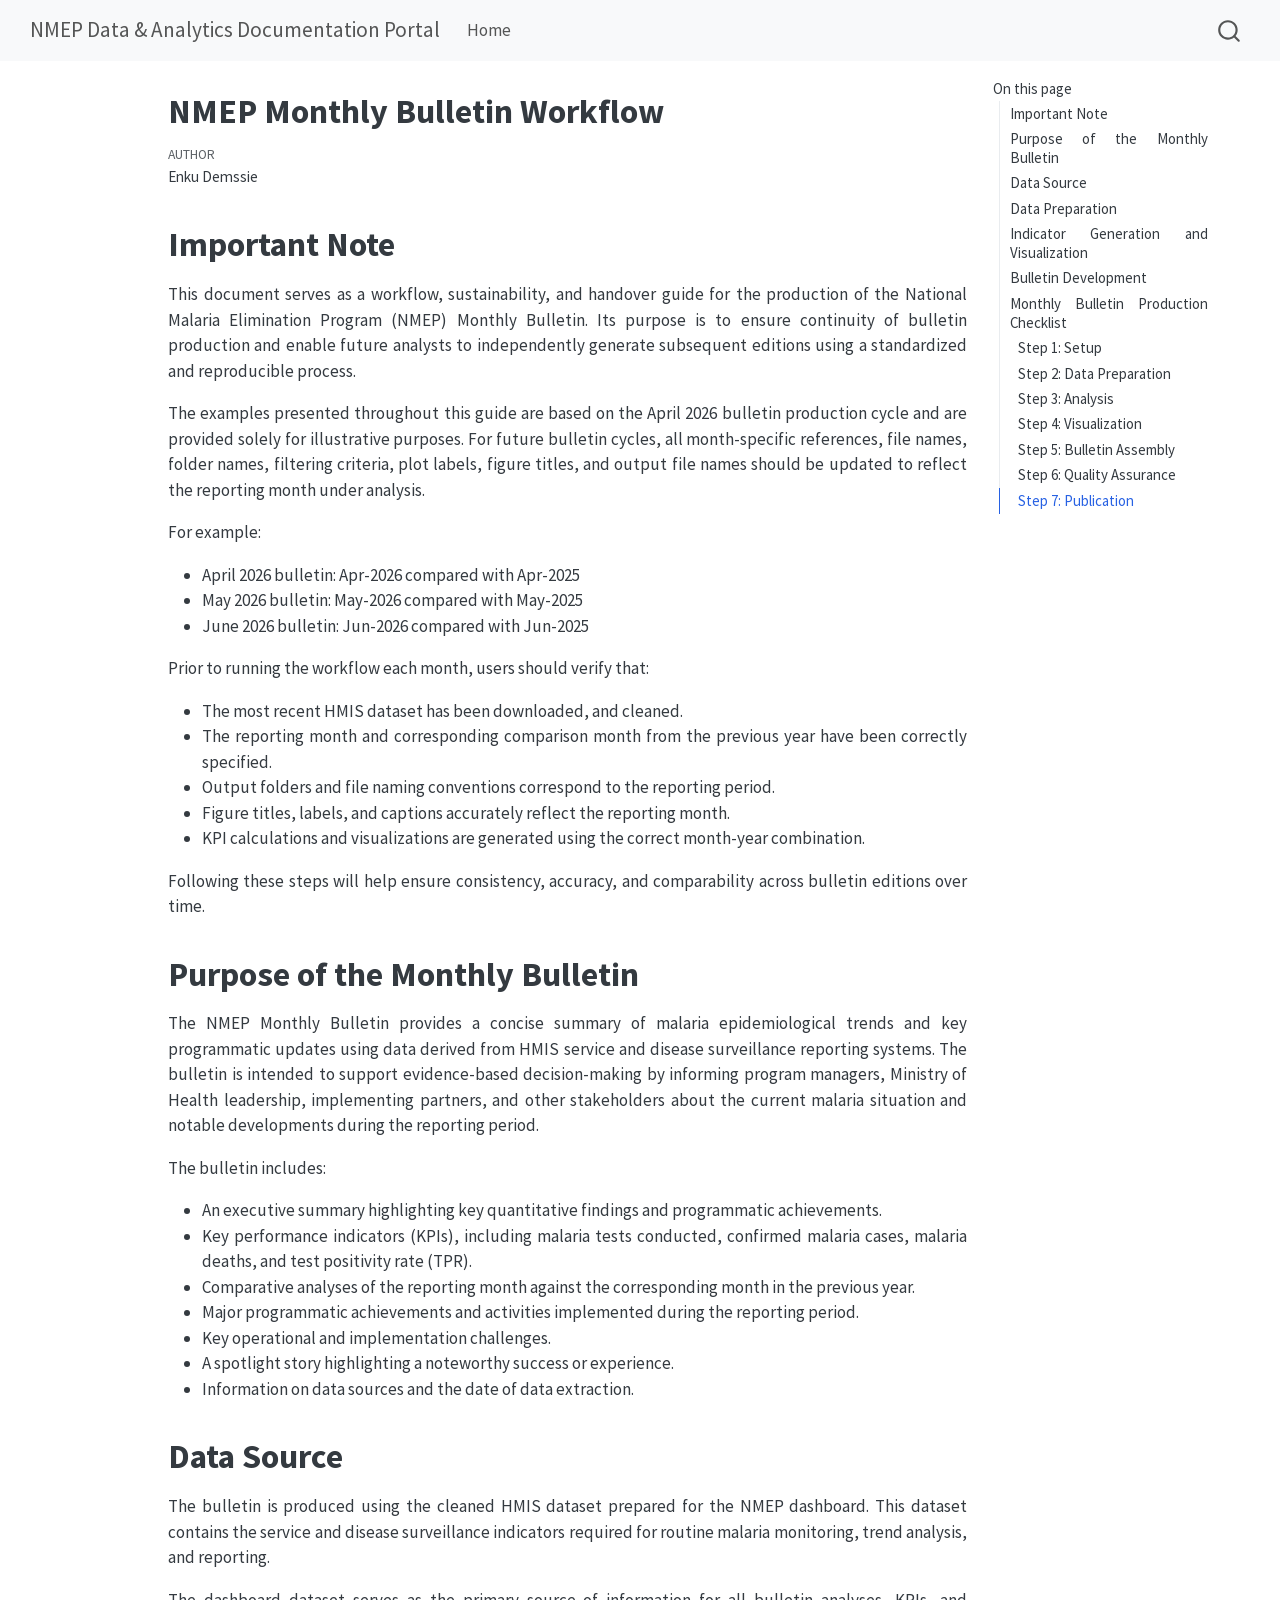
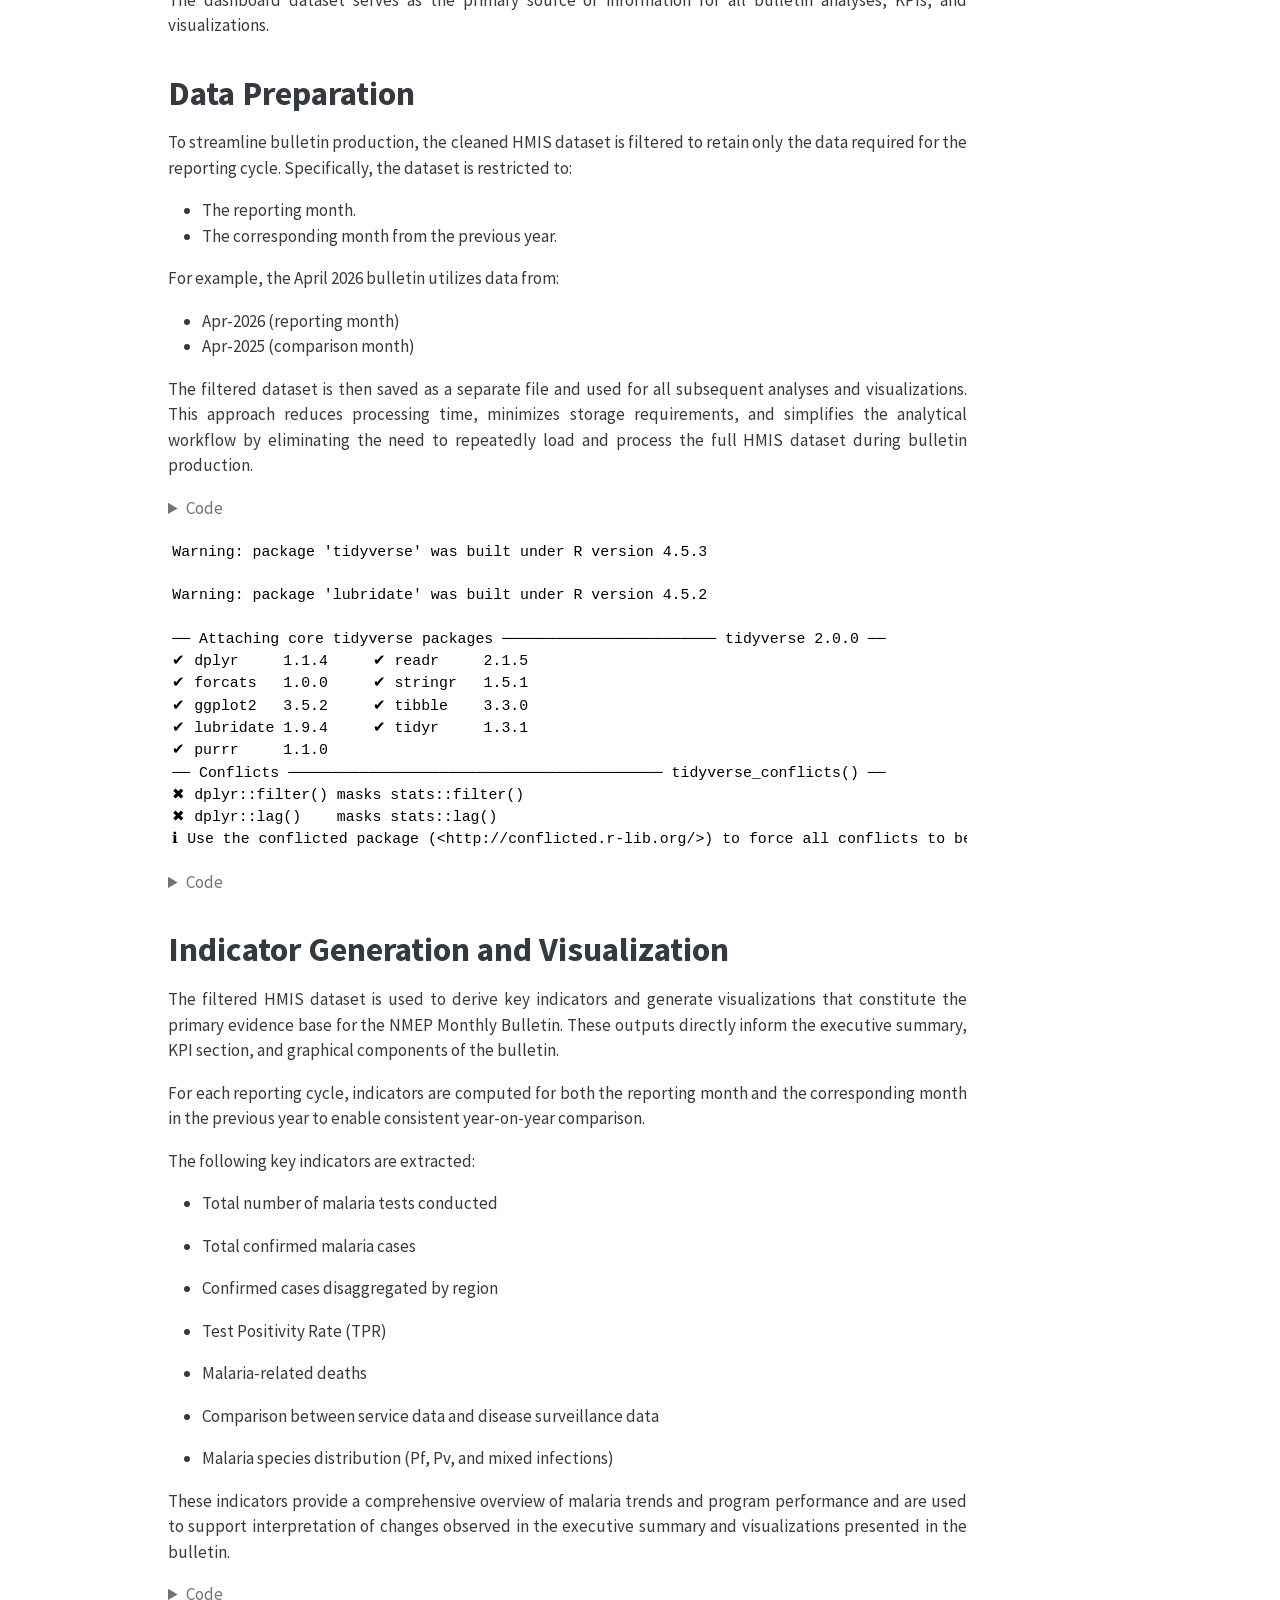
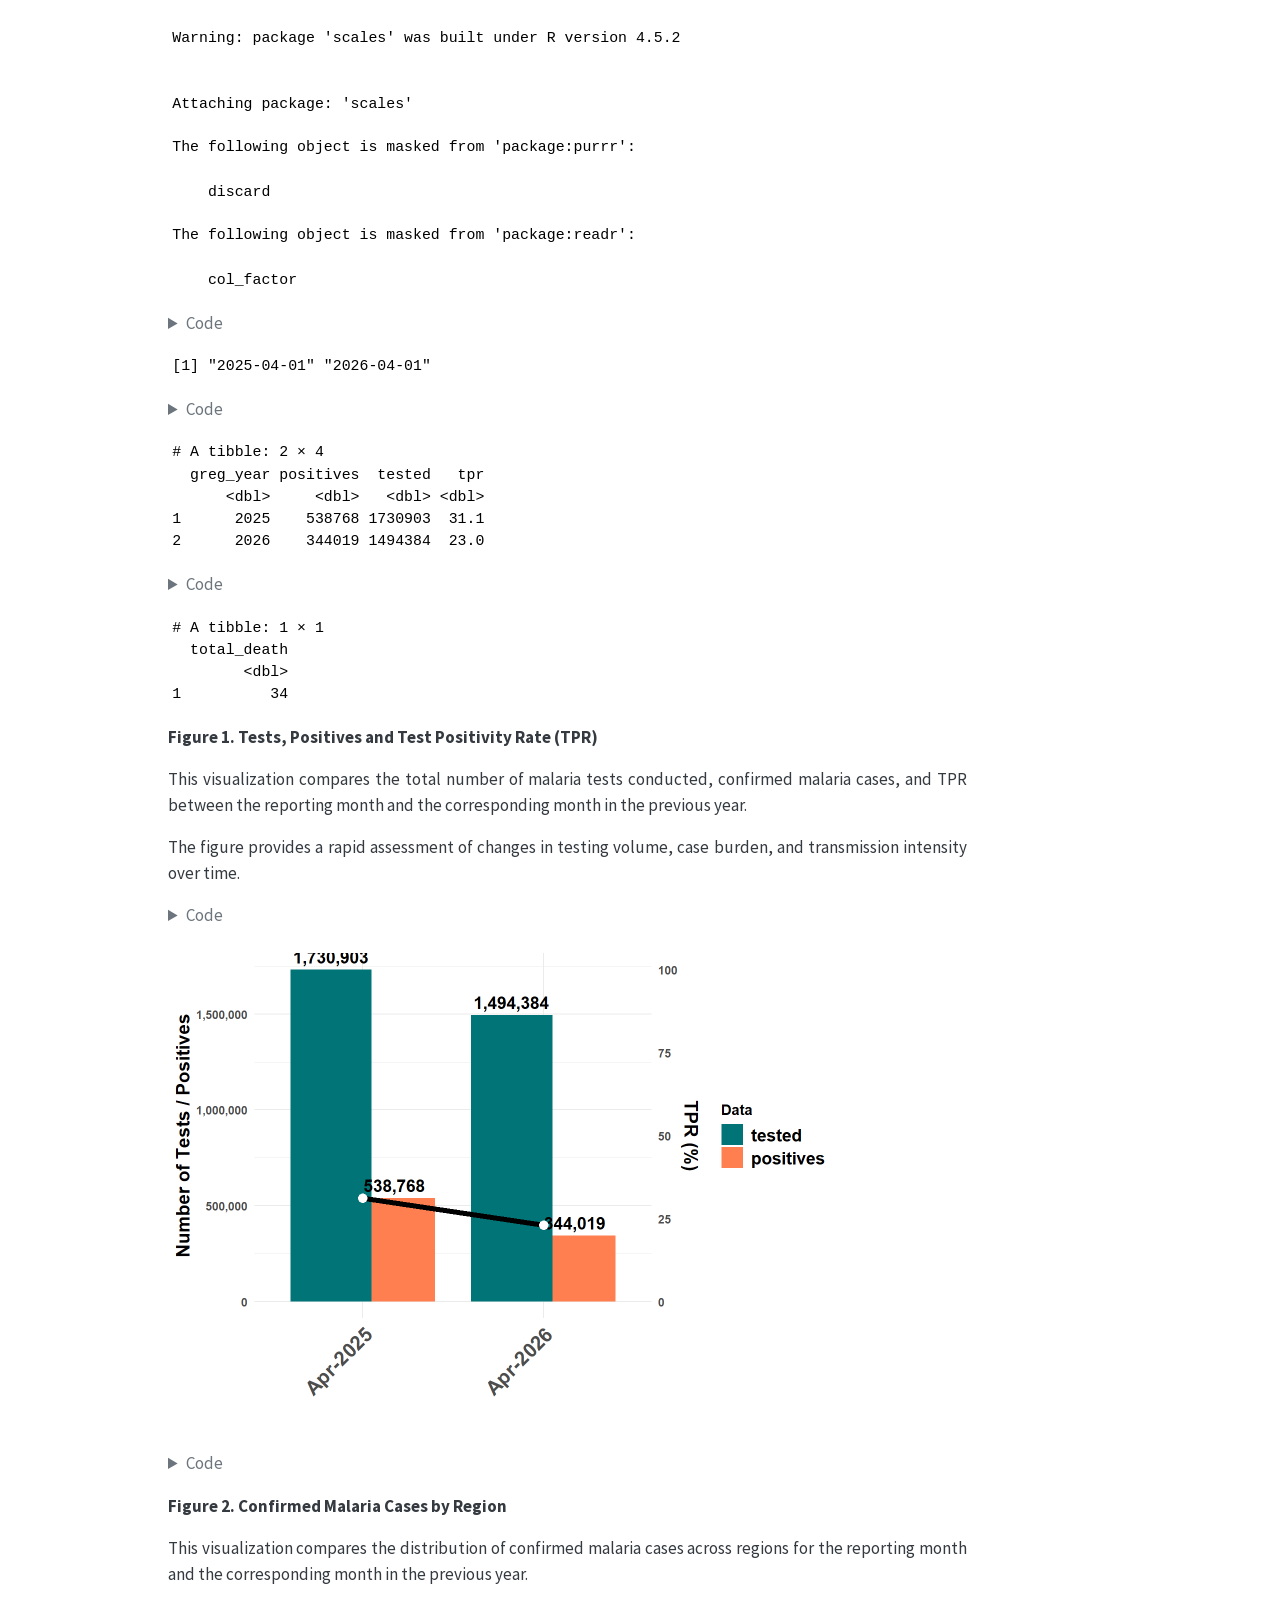
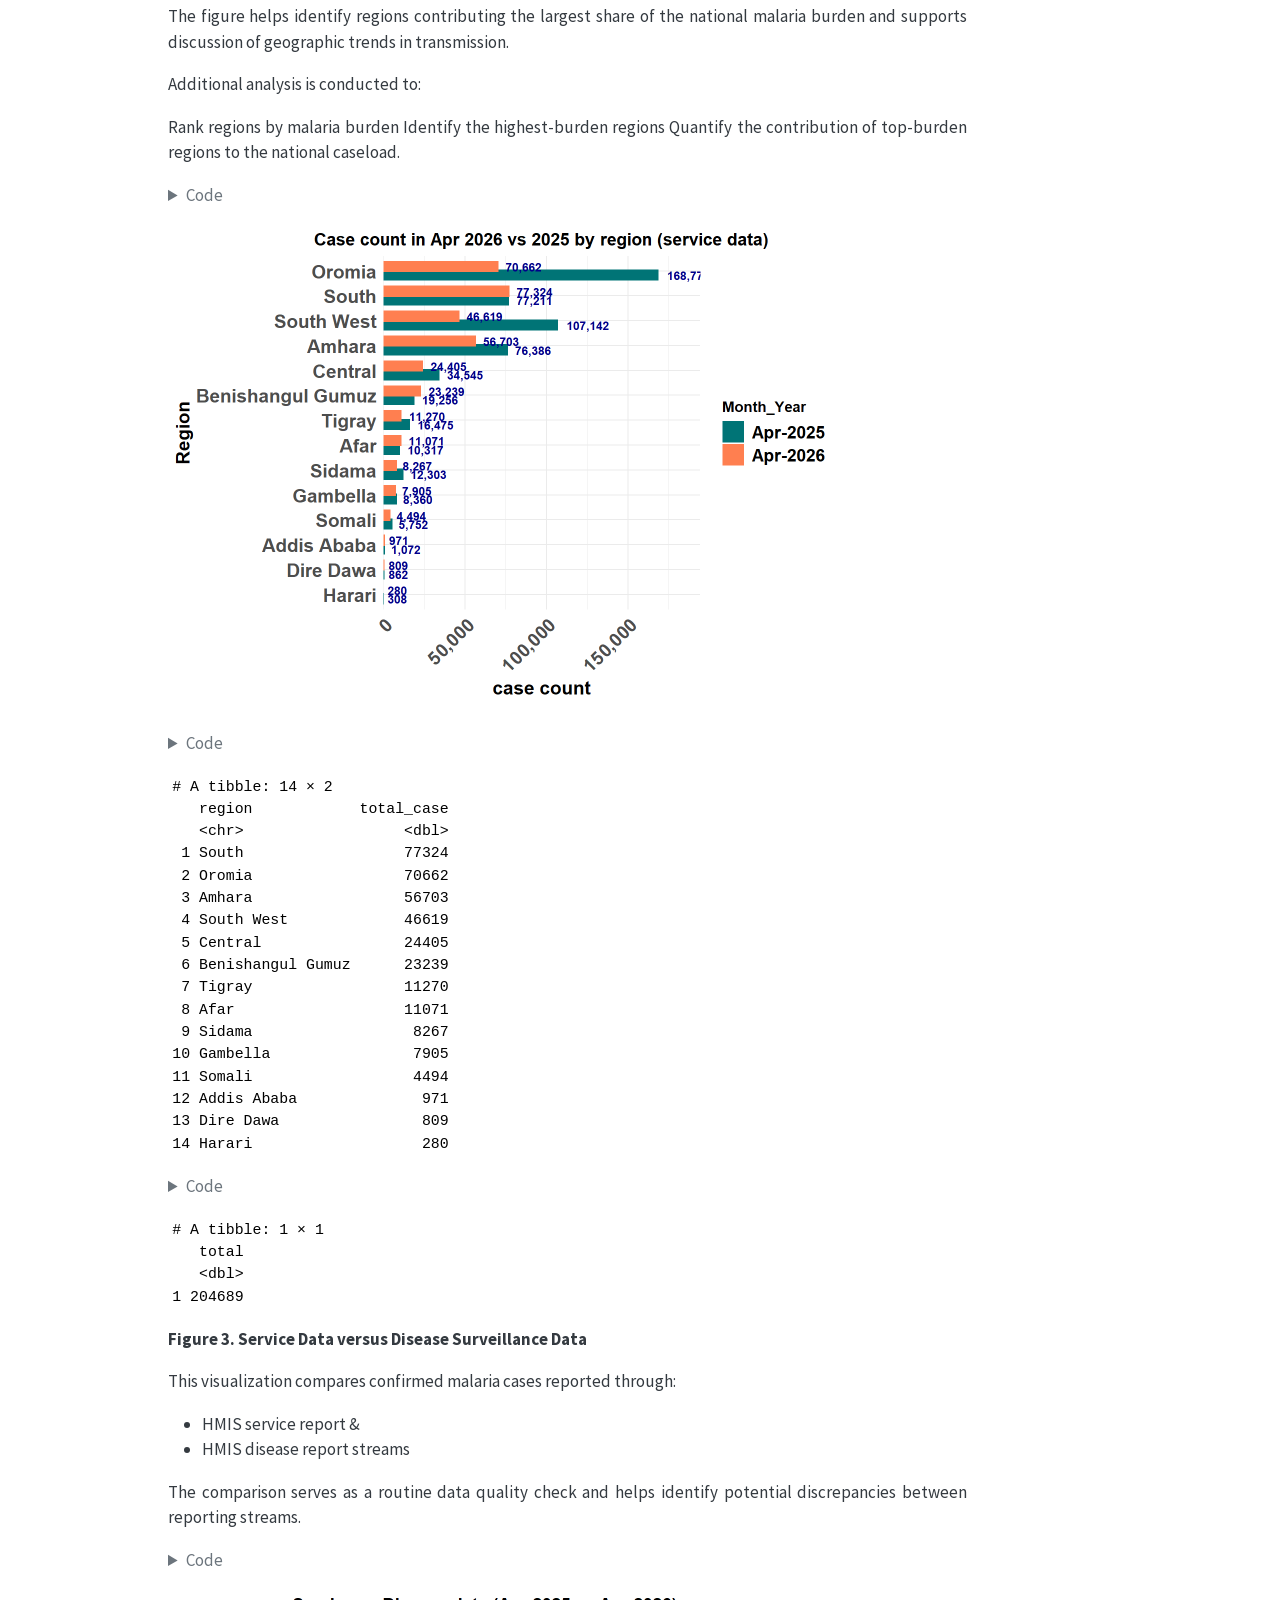
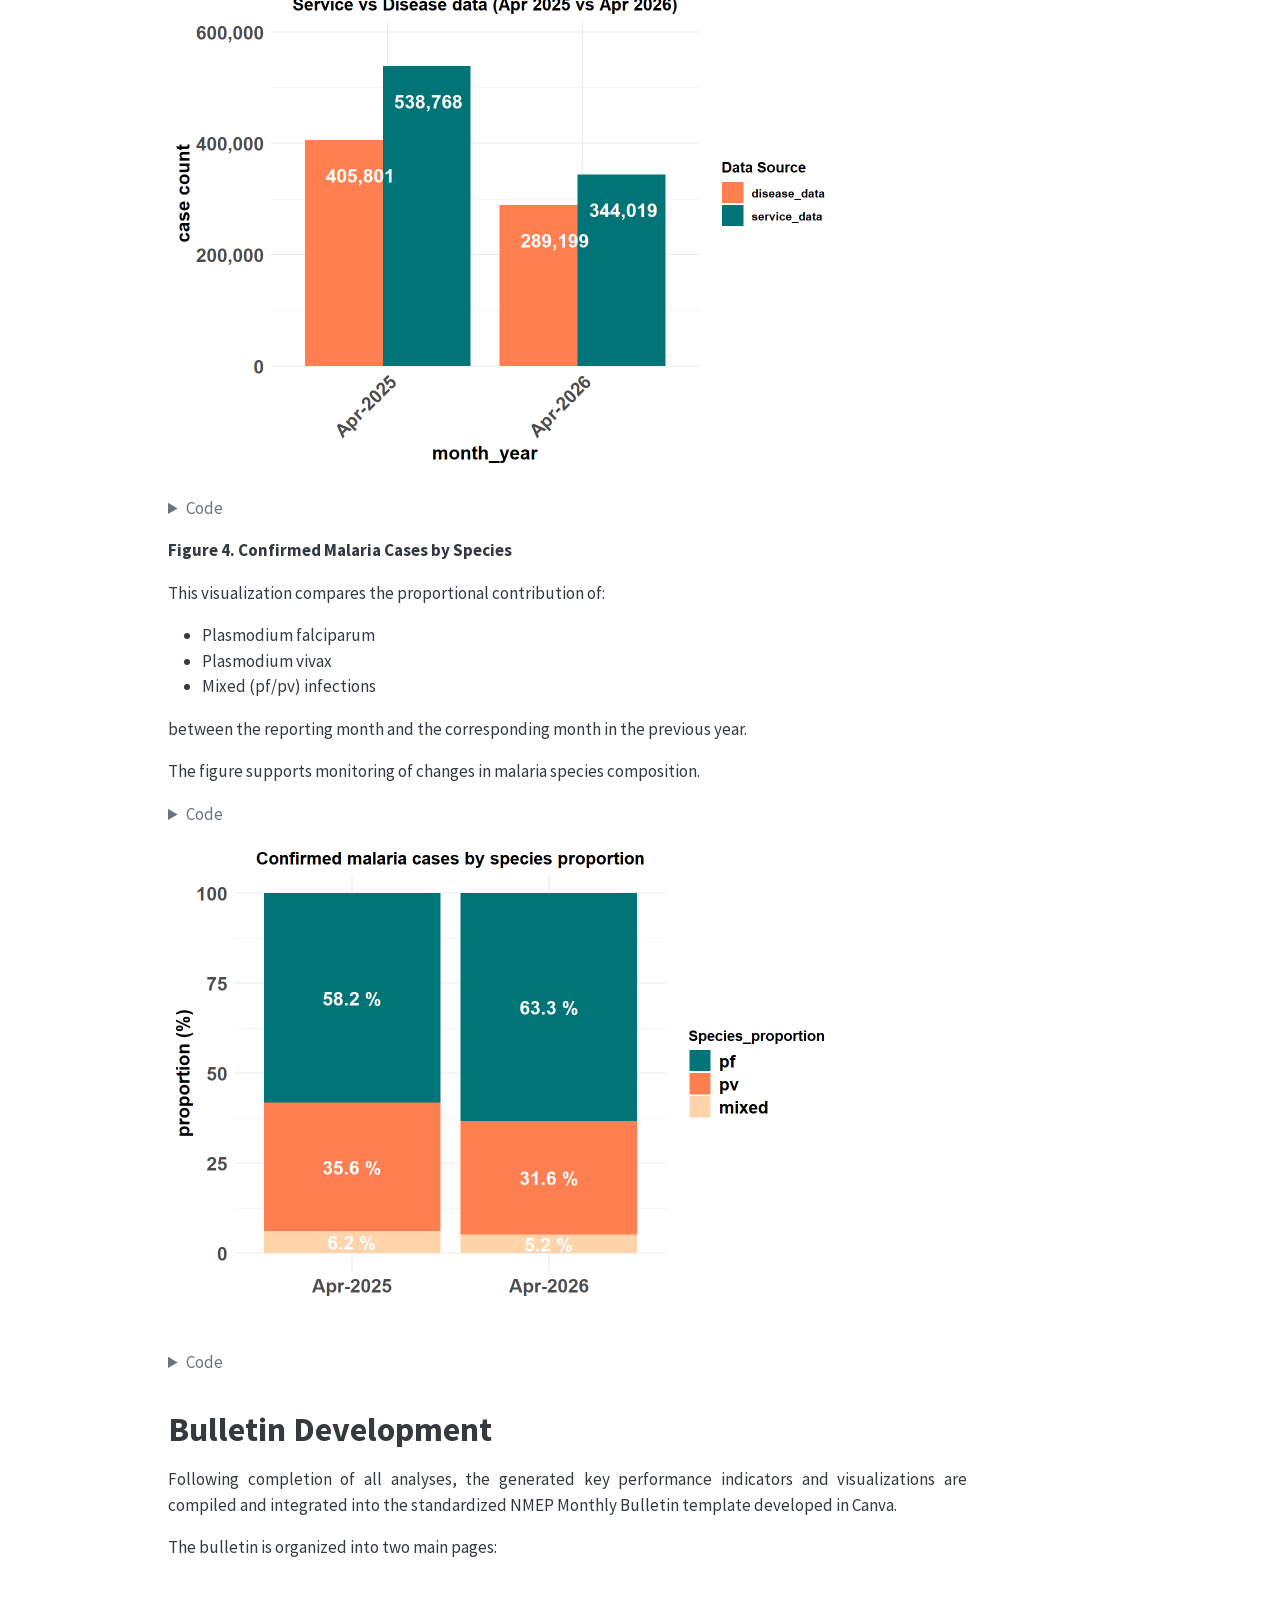
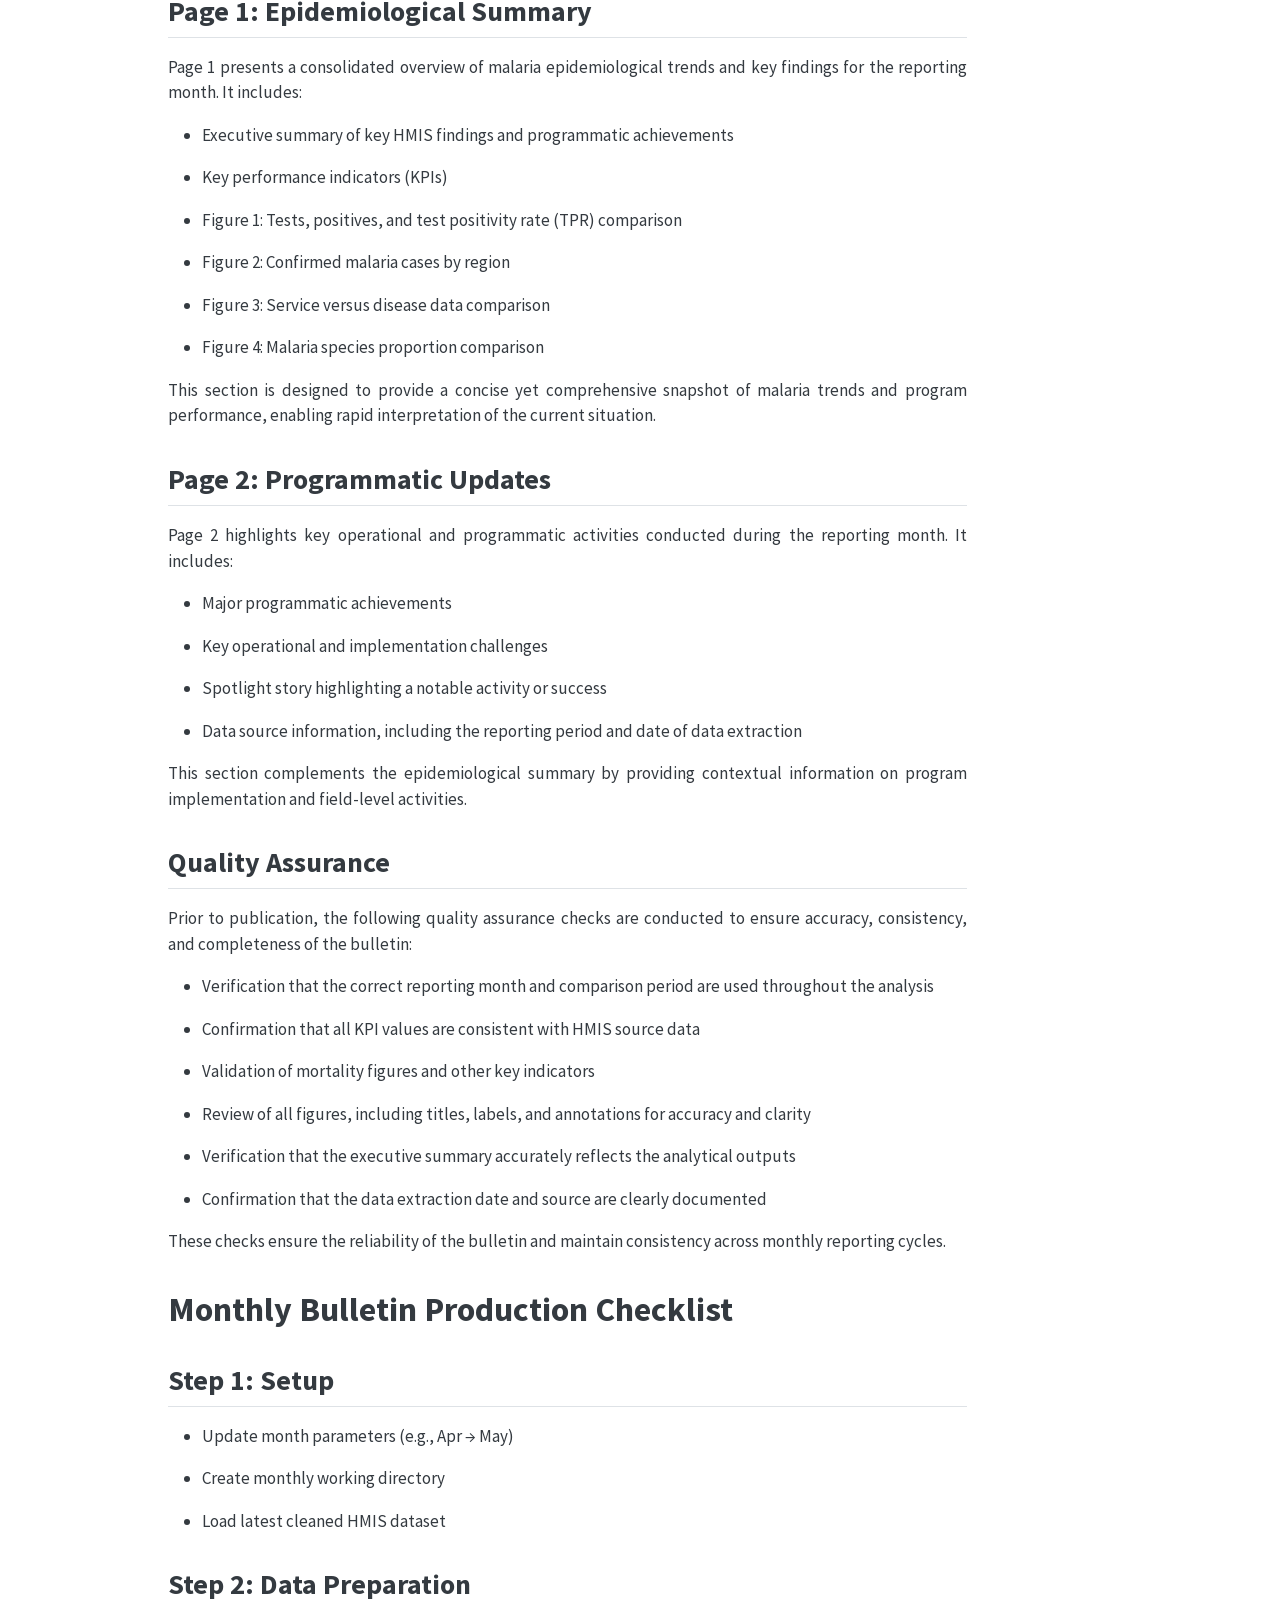
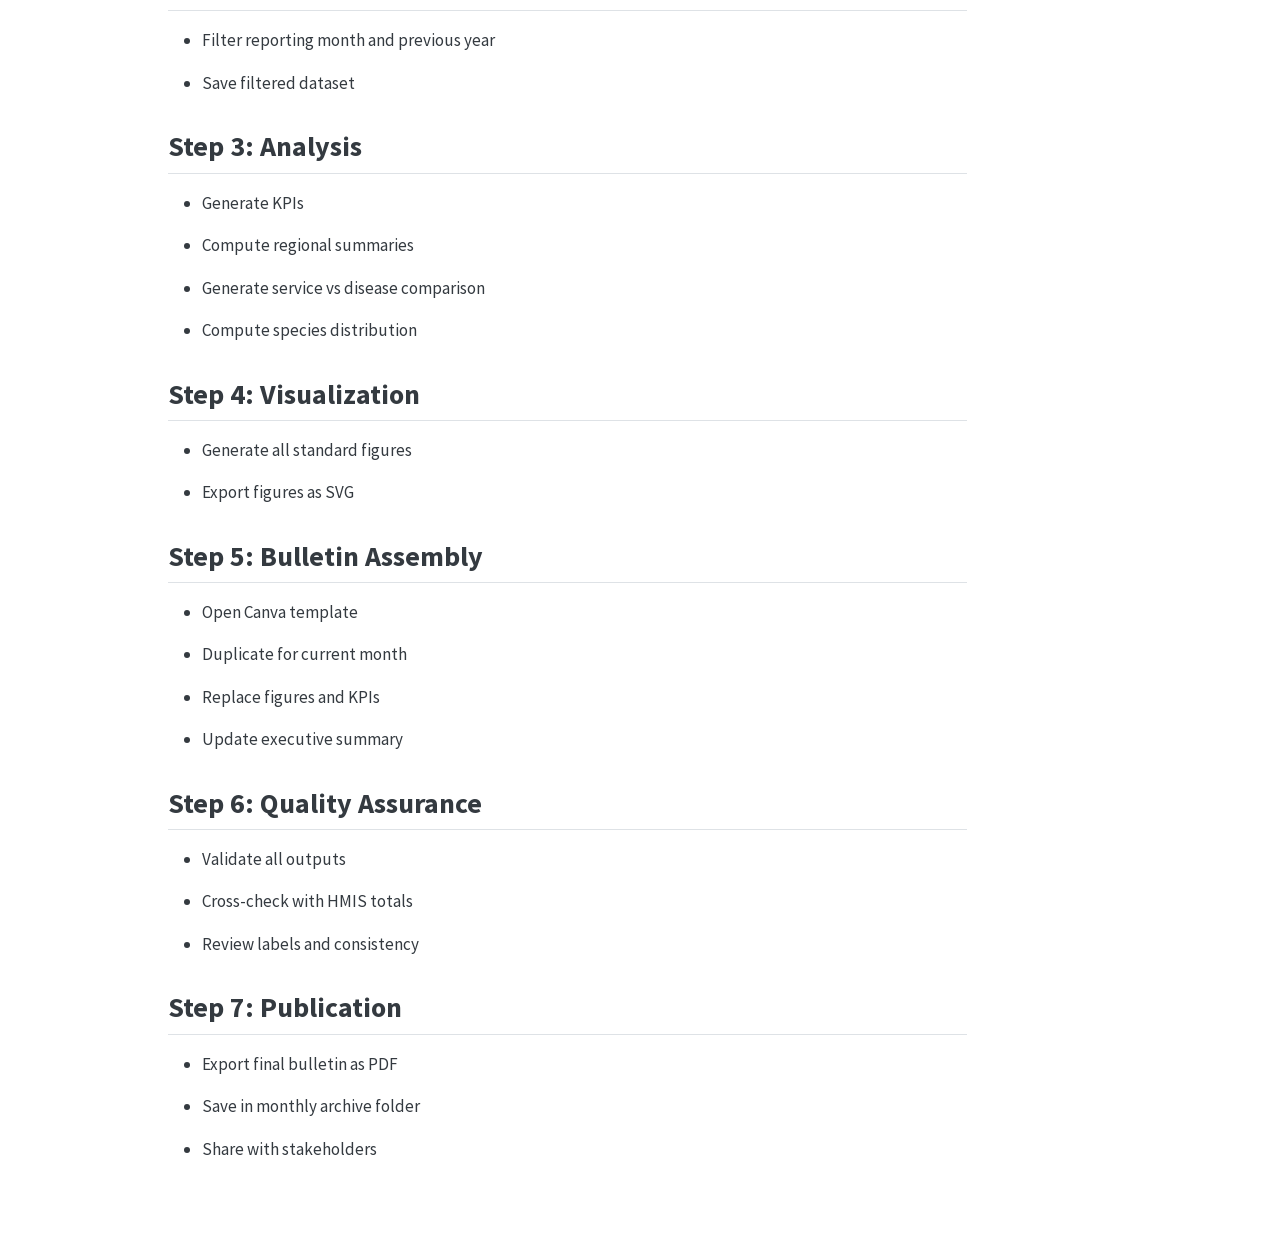
